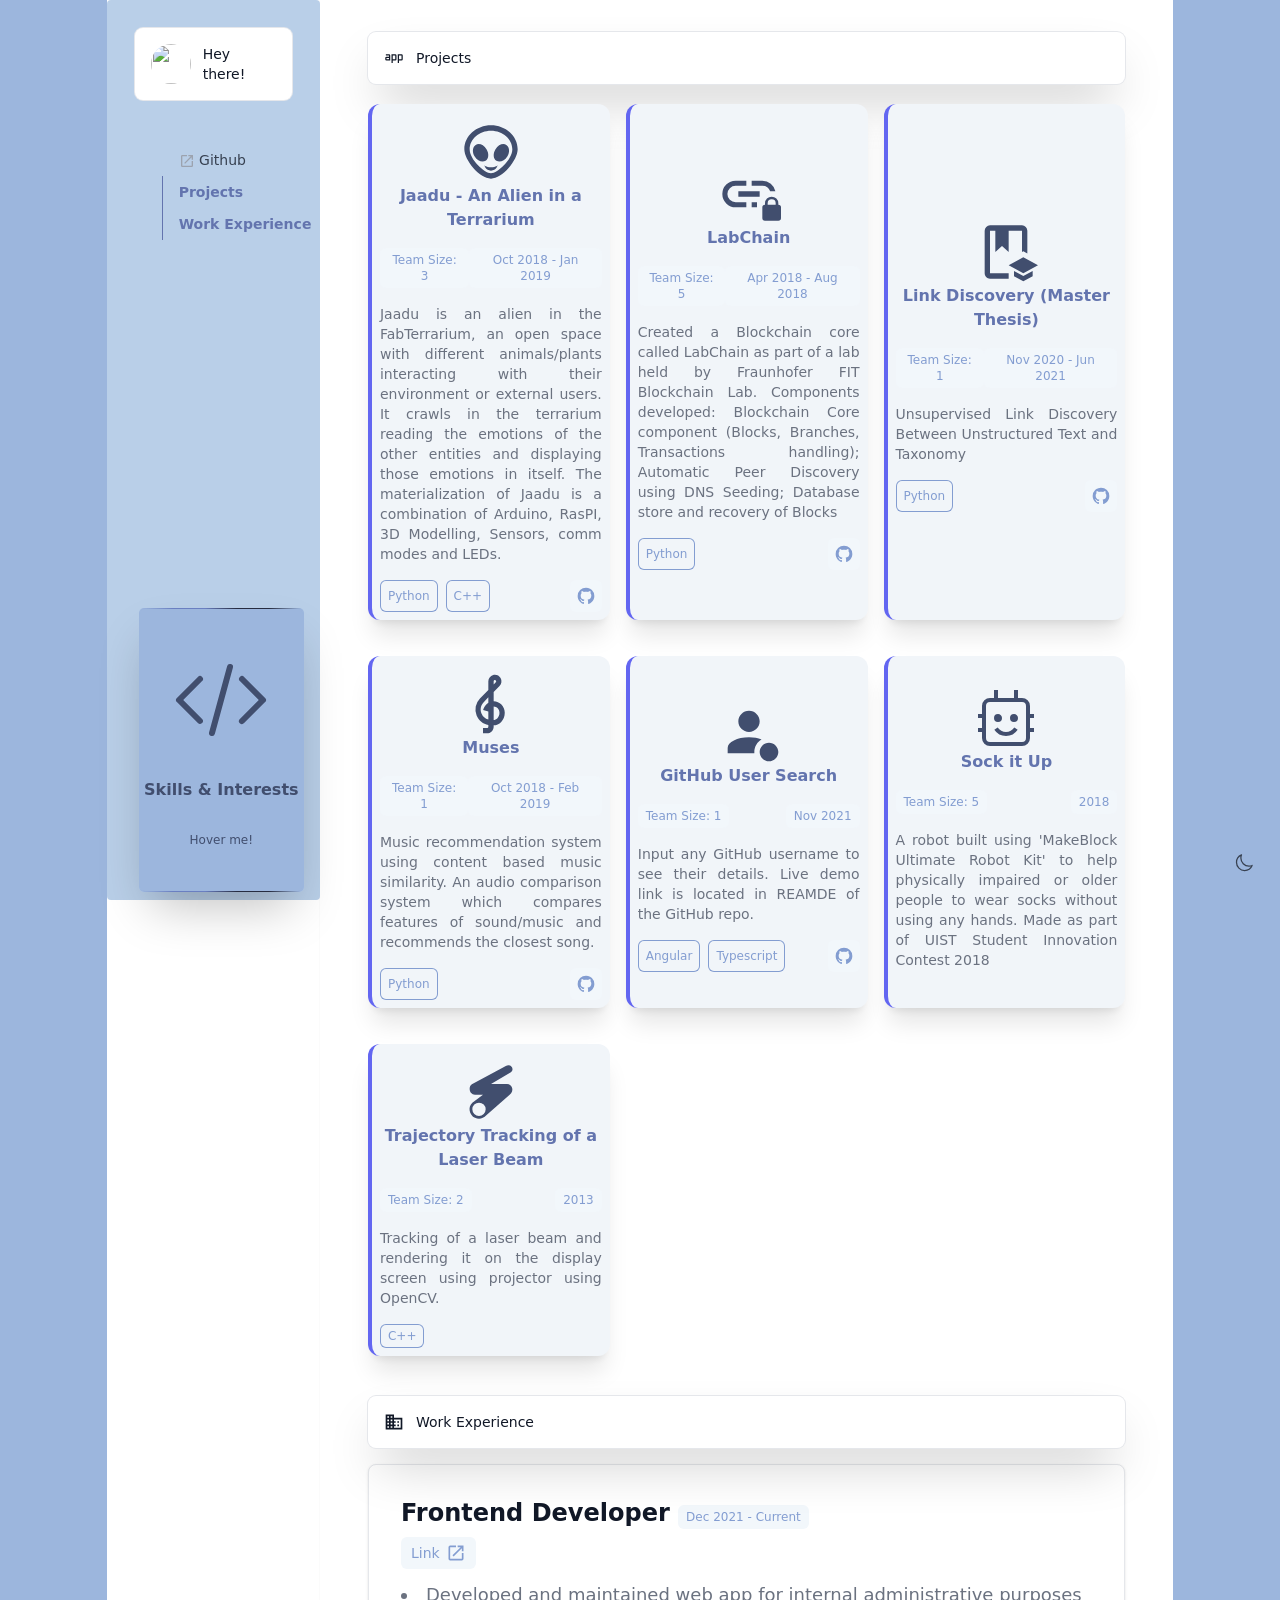
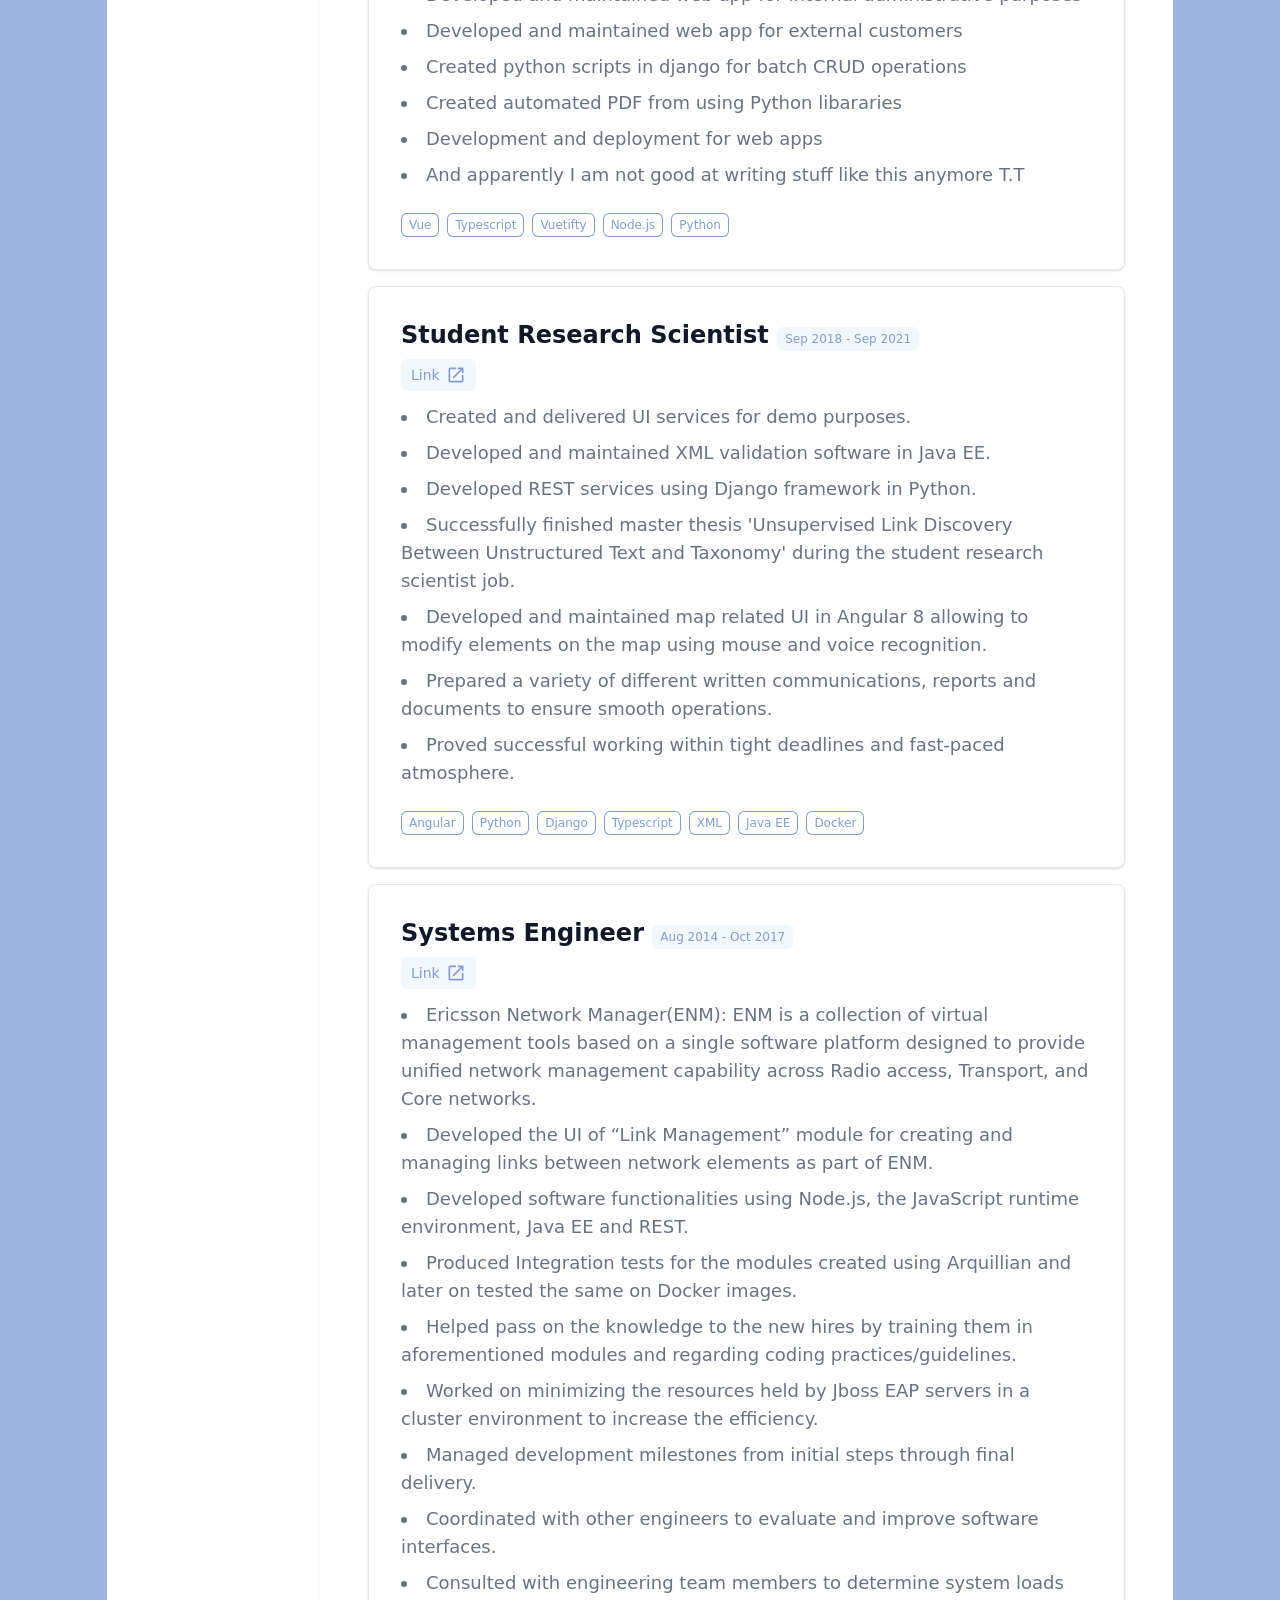
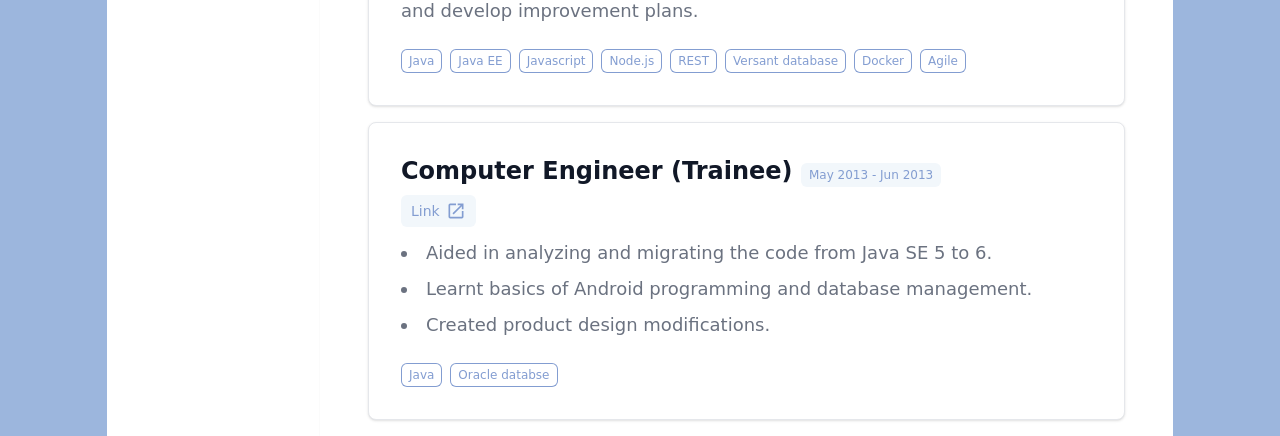
==== docs/index.html @ 57896ba7 "SSR Nuxt" ====
<!DOCTYPE html><html><head><meta charset="utf-8">
<meta name="viewport" content="width=device-width, initial-scale=1">
<style id="nuxt-ui-colors">:root {
--color-primary-50: 242 247 251;
--color-primary-100: 231 240 248;
--color-primary-200: 211 226 242;
--color-primary-300: 185 207 232;
--color-primary-400: 156 182 221;
--color-primary-500: 131 157 209;
--color-primary-600: 106 127 193;
--color-primary-700: 99 116 174;
--color-primary-800: 74 89 137;
--color-primary-900: 65 78 110;
--color-primary-950: 38 44 64;
--color-primary-DEFAULT: var(--color-primary-500);

--color-gray-50: 249 250 251;
--color-gray-100: 243 244 246;
--color-gray-200: 229 231 235;
--color-gray-300: 209 213 219;
--color-gray-400: 156 163 175;
--color-gray-500: 107 114 128;
--color-gray-600: 75 85 99;
--color-gray-700: 55 65 81;
--color-gray-800: 31 41 55;
--color-gray-900: 17 24 39;
--color-gray-950: 3 7 18;
}

.dark {
  --color-primary-DEFAULT: var(--color-primary-400);
}
</style>
<title>~</title>
<link rel="preload" as="fetch" crossorigin="anonymous" href="/_payload.json">
<style>.card{height:284px;overflow:visible}.content{transform-style:preserve-3d;transition:transform .3s}.back,.content,.front{border-radius:5px;height:100%;width:100%}.back,.front{backface-visibility:hidden;-webkit-backface-visibility:hidden;overflow:hidden;position:absolute}.back{align-items:center;display:flex;height:100%;justify-content:center;overflow:hidden;width:100%}.back:before{animation:rotation_481 5s linear infinite;background:linear-gradient(90deg,transparent,#6a7fc1,#6a7fc1,#262c40,#262c40,transparent);content:" ";display:block;height:160%;position:absolute;width:160px}.back-content{align-items:center;border-radius:5px;color:#fff;display:flex;flex-direction:column;gap:30px;height:99%;justify-content:center;position:absolute;width:99%}.card:hover .content{transform:rotateY(180deg)}@keyframes rotation_481{0%{transform:rotate(0deg);transform:rotate(1turn)}}.front{color:#fff;transform:rotateY(180deg)}.front .front-content{display:flex;flex-direction:column;height:100%;justify-content:space-between;padding:10px;position:absolute;width:100%}.front-content .badge{-webkit-backdrop-filter:blur(2px);backdrop-filter:blur(2px);background-color:#00000055;border-radius:10px;padding:2px 10px}.description{-webkit-backdrop-filter:blur(5px);backdrop-filter:blur(5px);background-color:#00000099;border-radius:5px;box-shadow:0 0 10px 5px #00000088;padding:10px;width:100%}.title{display:flex;font-size:11px;justify-content:space-between;max-width:100%}.title p{width:50%}.card-footer{font-size:8px;margin-top:5px}.front .img{height:100%;-o-object-fit:cover;object-fit:cover;-o-object-position:center;object-position:center;position:absolute;width:100%}.circle{animation:floating 2.6s linear infinite;background-color:green;border-radius:50%;filter:blur(15px);height:90px;position:relative;width:90px}#bottom{animation-delay:-.8s;background-color:teal;height:150px;left:50px;top:0;width:150px}#right{animation-delay:-1.8s;background-color:#ff0;height:30px;left:160px;top:-80px;width:30px}@keyframes floating{0%{transform:translateY(0)}50%{transform:translateY(10px)}to{transform:translateY(0)}}</style>
<style>.icon[data-v-d7f9080e]{display:inline-block;vertical-align:middle}</style>
<style>/*! tailwindcss v3.4.1 | MIT License | https://tailwindcss.com*/*,:after,:before{border-color:rgb(var(--color-gray-200)/1);border-style:solid;border-width:0;box-sizing:border-box}:after,:before{--tw-content:""}:host,html{line-height:1.5;-webkit-text-size-adjust:100%;font-family:ui-sans-serif,system-ui,sans-serif,Apple Color Emoji,Segoe UI Emoji,Segoe UI Symbol,Noto Color Emoji;font-feature-settings:normal;font-variation-settings:normal;-moz-tab-size:4;-o-tab-size:4;tab-size:4;-webkit-tap-highlight-color:transparent}body{line-height:inherit;margin:0}hr{border-top-width:1px;color:inherit;height:0}abbr:where([title]){-webkit-text-decoration:underline dotted;text-decoration:underline dotted}h1,h2,h3,h4,h5,h6{font-size:inherit;font-weight:inherit}a{color:inherit;text-decoration:inherit}b,strong{font-weight:bolder}code,kbd,pre,samp{font-family:ui-monospace,SFMono-Regular,Menlo,Monaco,Consolas,Liberation Mono,Courier New,monospace;font-feature-settings:normal;font-size:1em;font-variation-settings:normal}small{font-size:80%}sub,sup{font-size:75%;line-height:0;position:relative;vertical-align:baseline}sub{bottom:-.25em}sup{top:-.5em}table{border-collapse:collapse;border-color:inherit;text-indent:0}button,input,optgroup,select,textarea{color:inherit;font-family:inherit;font-feature-settings:inherit;font-size:100%;font-variation-settings:inherit;font-weight:inherit;line-height:inherit;margin:0;padding:0}button,select{text-transform:none}[type=button],[type=reset],[type=submit],button{-webkit-appearance:button;background-color:transparent;background-image:none}:-moz-focusring{outline:auto}:-moz-ui-invalid{box-shadow:none}progress{vertical-align:baseline}::-webkit-inner-spin-button,::-webkit-outer-spin-button{height:auto}[type=search]{-webkit-appearance:textfield;outline-offset:-2px}::-webkit-search-decoration{-webkit-appearance:none}::-webkit-file-upload-button{-webkit-appearance:button;font:inherit}summary{display:list-item}blockquote,dd,dl,figure,h1,h2,h3,h4,h5,h6,hr,p,pre{margin:0}fieldset{margin:0}fieldset,legend{padding:0}menu,ol,ul{list-style:none;margin:0;padding:0}dialog{padding:0}textarea{resize:vertical}input::-moz-placeholder,textarea::-moz-placeholder{color:rgb(var(--color-gray-400)/1);opacity:1}input::placeholder,textarea::placeholder{color:rgb(var(--color-gray-400)/1);opacity:1}[role=button],button{cursor:pointer}:disabled{cursor:default}audio,canvas,embed,iframe,img,object,svg,video{display:block;vertical-align:middle}img,video{height:auto;max-width:100%}[hidden]{display:none}*,:after,:before{--tw-border-spacing-x:0;--tw-border-spacing-y:0;--tw-translate-x:0;--tw-translate-y:0;--tw-rotate:0;--tw-skew-x:0;--tw-skew-y:0;--tw-scale-x:1;--tw-scale-y:1;--tw-pan-x: ;--tw-pan-y: ;--tw-pinch-zoom: ;--tw-scroll-snap-strictness:proximity;--tw-gradient-from-position: ;--tw-gradient-via-position: ;--tw-gradient-to-position: ;--tw-ordinal: ;--tw-slashed-zero: ;--tw-numeric-figure: ;--tw-numeric-spacing: ;--tw-numeric-fraction: ;--tw-ring-inset: ;--tw-ring-offset-width:0px;--tw-ring-offset-color:#fff;--tw-ring-color:rgba(59,130,246,.5);--tw-ring-offset-shadow:0 0 #0000;--tw-ring-shadow:0 0 #0000;--tw-shadow:0 0 #0000;--tw-shadow-colored:0 0 #0000;--tw-blur: ;--tw-brightness: ;--tw-contrast: ;--tw-grayscale: ;--tw-hue-rotate: ;--tw-invert: ;--tw-saturate: ;--tw-sepia: ;--tw-drop-shadow: ;--tw-backdrop-blur: ;--tw-backdrop-brightness: ;--tw-backdrop-contrast: ;--tw-backdrop-grayscale: ;--tw-backdrop-hue-rotate: ;--tw-backdrop-invert: ;--tw-backdrop-opacity: ;--tw-backdrop-saturate: ;--tw-backdrop-sepia: }::backdrop{--tw-border-spacing-x:0;--tw-border-spacing-y:0;--tw-translate-x:0;--tw-translate-y:0;--tw-rotate:0;--tw-skew-x:0;--tw-skew-y:0;--tw-scale-x:1;--tw-scale-y:1;--tw-pan-x: ;--tw-pan-y: ;--tw-pinch-zoom: ;--tw-scroll-snap-strictness:proximity;--tw-gradient-from-position: ;--tw-gradient-via-position: ;--tw-gradient-to-position: ;--tw-ordinal: ;--tw-slashed-zero: ;--tw-numeric-figure: ;--tw-numeric-spacing: ;--tw-numeric-fraction: ;--tw-ring-inset: ;--tw-ring-offset-width:0px;--tw-ring-offset-color:#fff;--tw-ring-color:rgba(59,130,246,.5);--tw-ring-offset-shadow:0 0 #0000;--tw-ring-shadow:0 0 #0000;--tw-shadow:0 0 #0000;--tw-shadow-colored:0 0 #0000;--tw-blur: ;--tw-brightness: ;--tw-contrast: ;--tw-grayscale: ;--tw-hue-rotate: ;--tw-invert: ;--tw-saturate: ;--tw-sepia: ;--tw-drop-shadow: ;--tw-backdrop-blur: ;--tw-backdrop-brightness: ;--tw-backdrop-contrast: ;--tw-backdrop-grayscale: ;--tw-backdrop-hue-rotate: ;--tw-backdrop-invert: ;--tw-backdrop-opacity: ;--tw-backdrop-saturate: ;--tw-backdrop-sepia: }.container{width:100%}@media (min-width:640px){.container{max-width:640px}}@media (min-width:768px){.container{max-width:768px}}@media (min-width:1024px){.container{max-width:1024px}}@media (min-width:1280px){.container{max-width:1280px}}@media (min-width:1536px){.container{max-width:1536px}}.form-input,.form-multiselect,.form-select,.form-textarea{-webkit-appearance:none;-moz-appearance:none;appearance:none;background-color:#fff;border-color:rgb(var(--color-gray-500)/var(--tw-border-opacity,1));border-radius:0;border-width:1px;font-size:1rem;line-height:1.5rem;padding:.5rem .75rem;--tw-shadow:0 0 #0000}.form-input:focus,.form-multiselect:focus,.form-select:focus,.form-textarea:focus{outline:2px solid transparent;outline-offset:2px;--tw-ring-inset:var(--tw-empty,/*!*/ /*!*/);--tw-ring-offset-width:0px;--tw-ring-offset-color:#fff;--tw-ring-color:#2563eb;--tw-ring-offset-shadow:var(--tw-ring-inset) 0 0 0 var(--tw-ring-offset-width) var(--tw-ring-offset-color);--tw-ring-shadow:var(--tw-ring-inset) 0 0 0 calc(1px + var(--tw-ring-offset-width)) var(--tw-ring-color);border-color:#2563eb;box-shadow:/*!*/ /*!*/ 0 0 0 0 #fff,/*!*/ /*!*/ 0 0 0 1px #2563eb,var(--tw-shadow);box-shadow:var(--tw-ring-offset-shadow),var(--tw-ring-shadow),var(--tw-shadow)}.form-input::-moz-placeholder,.form-textarea::-moz-placeholder{color:rgb(var(--color-gray-500)/1);color:rgb(var(--color-gray-500)/var(--tw-text-opacity,1));opacity:1}.form-input::placeholder,.form-textarea::placeholder{color:rgb(var(--color-gray-500)/1);color:rgb(var(--color-gray-500)/var(--tw-text-opacity,1));opacity:1}.form-input::-webkit-datetime-edit-fields-wrapper{padding:0}.form-input::-webkit-date-and-time-value{min-height:1.5em;text-align:inherit}.form-input::-webkit-datetime-edit{display:inline-flex}.form-input::-webkit-datetime-edit,.form-input::-webkit-datetime-edit-day-field,.form-input::-webkit-datetime-edit-hour-field,.form-input::-webkit-datetime-edit-meridiem-field,.form-input::-webkit-datetime-edit-millisecond-field,.form-input::-webkit-datetime-edit-minute-field,.form-input::-webkit-datetime-edit-month-field,.form-input::-webkit-datetime-edit-second-field,.form-input::-webkit-datetime-edit-year-field{padding-bottom:0;padding-top:0}.form-select{background-image:url("data:image/svg+xml;charset=utf-8,%3Csvg xmlns='http://www.w3.org/2000/svg' fill='none' viewBox='0 0 20 20'%3E%3Cpath stroke='rgb(var(--color-gray-500) / var(--tw-stroke-opacity, 1))' stroke-linecap='round' stroke-linejoin='round' stroke-width='1.5' d='m6 8 4 4 4-4'/%3E%3C/svg%3E");background-position:right .5rem center;background-repeat:no-repeat;background-size:1.5em 1.5em;padding-right:2.5rem;-webkit-print-color-adjust:exact;print-color-adjust:exact}.form-select:where([size]:not([size="1"])){background-image:none;background-position:0 0;background-repeat:unset;background-size:initial;padding-right:.75rem;-webkit-print-color-adjust:unset;print-color-adjust:unset}.form-checkbox,.form-radio{-webkit-appearance:none;-moz-appearance:none;appearance:none;background-color:#fff;background-origin:border-box;border-color:rgb(var(--color-gray-500)/var(--tw-border-opacity,1));border-width:1px;color:#2563eb;display:inline-block;flex-shrink:0;height:1rem;padding:0;-webkit-print-color-adjust:exact;print-color-adjust:exact;-webkit-user-select:none;-moz-user-select:none;user-select:none;vertical-align:middle;width:1rem;--tw-shadow:0 0 #0000}.form-checkbox{border-radius:0}.form-radio{border-radius:100%}.form-checkbox:focus,.form-radio:focus{outline:2px solid transparent;outline-offset:2px;--tw-ring-inset:var(--tw-empty,/*!*/ /*!*/);--tw-ring-offset-width:2px;--tw-ring-offset-color:#fff;--tw-ring-color:#2563eb;--tw-ring-offset-shadow:var(--tw-ring-inset) 0 0 0 var(--tw-ring-offset-width) var(--tw-ring-offset-color);--tw-ring-shadow:var(--tw-ring-inset) 0 0 0 calc(2px + var(--tw-ring-offset-width)) var(--tw-ring-color);box-shadow:/*!*/ /*!*/ 0 0 0 2px #fff,/*!*/ /*!*/ 0 0 0 4px #2563eb,var(--tw-shadow);box-shadow:var(--tw-ring-offset-shadow),var(--tw-ring-shadow),var(--tw-shadow)}.form-checkbox:checked,.form-radio:checked{background-color:currentColor;background-position:50%;background-repeat:no-repeat;background-size:100% 100%;border-color:transparent}.form-checkbox:checked{background-image:url("data:image/svg+xml;charset=utf-8,%3Csvg xmlns='http://www.w3.org/2000/svg' fill='%23fff' viewBox='0 0 16 16'%3E%3Cpath d='M12.207 4.793a1 1 0 0 1 0 1.414l-5 5a1 1 0 0 1-1.414 0l-2-2a1 1 0 0 1 1.414-1.414L6.5 9.086l4.293-4.293a1 1 0 0 1 1.414 0'/%3E%3C/svg%3E")}@media (forced-colors:active) {.form-checkbox:checked{-webkit-appearance:auto;-moz-appearance:auto;appearance:auto}}.form-radio:checked{background-image:url("data:image/svg+xml;charset=utf-8,%3Csvg xmlns='http://www.w3.org/2000/svg' fill='%23fff' viewBox='0 0 16 16'%3E%3Ccircle cx='8' cy='8' r='3'/%3E%3C/svg%3E")}@media (forced-colors:active) {.form-radio:checked{-webkit-appearance:auto;-moz-appearance:auto;appearance:auto}}.form-checkbox:checked:focus,.form-checkbox:checked:hover,.form-radio:checked:focus,.form-radio:checked:hover{background-color:currentColor;border-color:transparent}.form-checkbox:indeterminate{background-color:currentColor;background-image:url("data:image/svg+xml;charset=utf-8,%3Csvg xmlns='http://www.w3.org/2000/svg' fill='none' viewBox='0 0 16 16'%3E%3Cpath stroke='%23fff' stroke-linecap='round' stroke-linejoin='round' stroke-width='2' d='M4 8h8'/%3E%3C/svg%3E");background-position:50%;background-repeat:no-repeat;background-size:100% 100%;border-color:transparent}@media (forced-colors:active) {.form-checkbox:indeterminate{-webkit-appearance:auto;-moz-appearance:auto;appearance:auto}}.form-checkbox:indeterminate:focus,.form-checkbox:indeterminate:hover{background-color:currentColor;border-color:transparent}.i-heroicons-arrow-path-20-solid{-webkit-mask-image:url("data:image/svg+xml;charset=utf-8,%3Csvg xmlns='http://www.w3.org/2000/svg' width='20' height='20'%3E%3Cpath fill-rule='evenodd' d='M15.312 11.424a5.5 5.5 0 0 1-9.201 2.466l-.312-.311h2.433a.75.75 0 0 0 0-1.5H3.989a.75.75 0 0 0-.75.75v4.242a.75.75 0 0 0 1.5 0v-2.43l.31.31a7 7 0 0 0 11.712-3.138.75.75 0 0 0-1.449-.39m1.23-3.723a.75.75 0 0 0 .219-.53V2.929a.75.75 0 0 0-1.5 0V5.36l-.31-.31A7 7 0 0 0 3.239 8.188a.75.75 0 1 0 1.448.389A5.5 5.5 0 0 1 13.89 6.11l.311.31h-2.432a.75.75 0 0 0 0 1.5h4.243a.75.75 0 0 0 .53-.219' clip-rule='evenodd'/%3E%3C/svg%3E");-webkit-mask-image:var(--svg);mask-image:url("data:image/svg+xml;charset=utf-8,%3Csvg xmlns='http://www.w3.org/2000/svg' width='20' height='20'%3E%3Cpath fill-rule='evenodd' d='M15.312 11.424a5.5 5.5 0 0 1-9.201 2.466l-.312-.311h2.433a.75.75 0 0 0 0-1.5H3.989a.75.75 0 0 0-.75.75v4.242a.75.75 0 0 0 1.5 0v-2.43l.31.31a7 7 0 0 0 11.712-3.138.75.75 0 0 0-1.449-.39m1.23-3.723a.75.75 0 0 0 .219-.53V2.929a.75.75 0 0 0-1.5 0V5.36l-.31-.31A7 7 0 0 0 3.239 8.188a.75.75 0 1 0 1.448.389A5.5 5.5 0 0 1 13.89 6.11l.311.31h-2.432a.75.75 0 0 0 0 1.5h4.243a.75.75 0 0 0 .53-.219' clip-rule='evenodd'/%3E%3C/svg%3E");mask-image:var(--svg);--svg:url("data:image/svg+xml;charset=utf-8,%3Csvg xmlns='http://www.w3.org/2000/svg' width='20' height='20'%3E%3Cpath fill-rule='evenodd' d='M15.312 11.424a5.5 5.5 0 0 1-9.201 2.466l-.312-.311h2.433a.75.75 0 0 0 0-1.5H3.989a.75.75 0 0 0-.75.75v4.242a.75.75 0 0 0 1.5 0v-2.43l.31.31a7 7 0 0 0 11.712-3.138.75.75 0 0 0-1.449-.39m1.23-3.723a.75.75 0 0 0 .219-.53V2.929a.75.75 0 0 0-1.5 0V5.36l-.31-.31A7 7 0 0 0 3.239 8.188a.75.75 0 1 0 1.448.389A5.5 5.5 0 0 1 13.89 6.11l.311.31h-2.432a.75.75 0 0 0 0 1.5h4.243a.75.75 0 0 0 .53-.219' clip-rule='evenodd'/%3E%3C/svg%3E")}.i-heroicons-arrow-path-20-solid,.i-heroicons-arrows-up-down-20-solid{background-color:currentColor;display:inline-block;height:1em;-webkit-mask-repeat:no-repeat;mask-repeat:no-repeat;-webkit-mask-size:100% 100%;mask-size:100% 100%;width:1em}.i-heroicons-arrows-up-down-20-solid{-webkit-mask-image:url("data:image/svg+xml;charset=utf-8,%3Csvg xmlns='http://www.w3.org/2000/svg' width='20' height='20'%3E%3Cpath fill-rule='evenodd' d='M2.24 6.8a.75.75 0 0 0 1.06-.04l1.95-2.1v8.59a.75.75 0 0 0 1.5 0V4.66l1.95 2.1a.75.75 0 1 0 1.1-1.02l-3.25-3.5a.75.75 0 0 0-1.1 0L2.2 5.74a.75.75 0 0 0 .04 1.06m8 6.4a.75.75 0 0 0-.04 1.06l3.25 3.5a.75.75 0 0 0 1.1 0l3.25-3.5a.75.75 0 1 0-1.1-1.02l-1.95 2.1V6.75a.75.75 0 0 0-1.5 0v8.59l-1.95-2.1a.75.75 0 0 0-1.06-.04' clip-rule='evenodd'/%3E%3C/svg%3E");-webkit-mask-image:var(--svg);mask-image:url("data:image/svg+xml;charset=utf-8,%3Csvg xmlns='http://www.w3.org/2000/svg' width='20' height='20'%3E%3Cpath fill-rule='evenodd' d='M2.24 6.8a.75.75 0 0 0 1.06-.04l1.95-2.1v8.59a.75.75 0 0 0 1.5 0V4.66l1.95 2.1a.75.75 0 1 0 1.1-1.02l-3.25-3.5a.75.75 0 0 0-1.1 0L2.2 5.74a.75.75 0 0 0 .04 1.06m8 6.4a.75.75 0 0 0-.04 1.06l3.25 3.5a.75.75 0 0 0 1.1 0l3.25-3.5a.75.75 0 1 0-1.1-1.02l-1.95 2.1V6.75a.75.75 0 0 0-1.5 0v8.59l-1.95-2.1a.75.75 0 0 0-1.06-.04' clip-rule='evenodd'/%3E%3C/svg%3E");mask-image:var(--svg);--svg:url("data:image/svg+xml;charset=utf-8,%3Csvg xmlns='http://www.w3.org/2000/svg' width='20' height='20'%3E%3Cpath fill-rule='evenodd' d='M2.24 6.8a.75.75 0 0 0 1.06-.04l1.95-2.1v8.59a.75.75 0 0 0 1.5 0V4.66l1.95 2.1a.75.75 0 1 0 1.1-1.02l-3.25-3.5a.75.75 0 0 0-1.1 0L2.2 5.74a.75.75 0 0 0 .04 1.06m8 6.4a.75.75 0 0 0-.04 1.06l3.25 3.5a.75.75 0 0 0 1.1 0l3.25-3.5a.75.75 0 1 0-1.1-1.02l-1.95 2.1V6.75a.75.75 0 0 0-1.5 0v8.59l-1.95-2.1a.75.75 0 0 0-1.06-.04' clip-rule='evenodd'/%3E%3C/svg%3E")}.i-heroicons-bars-arrow-down-20-solid{-webkit-mask-image:url("data:image/svg+xml;charset=utf-8,%3Csvg xmlns='http://www.w3.org/2000/svg' width='20' height='20'%3E%3Cpath fill-rule='evenodd' d='M2 3.75A.75.75 0 0 1 2.75 3h11.5a.75.75 0 0 1 0 1.5H2.75A.75.75 0 0 1 2 3.75M2 7.5a.75.75 0 0 1 .75-.75h7.508a.75.75 0 0 1 0 1.5H2.75A.75.75 0 0 1 2 7.5M14 7a.75.75 0 0 1 .75.75v6.59l1.95-2.1a.75.75 0 1 1 1.1 1.02l-3.25 3.5a.75.75 0 0 1-1.1 0l-3.25-3.5a.75.75 0 1 1 1.1-1.02l1.95 2.1V7.75A.75.75 0 0 1 14 7M2 11.25a.75.75 0 0 1 .75-.75h4.562a.75.75 0 0 1 0 1.5H2.75a.75.75 0 0 1-.75-.75' clip-rule='evenodd'/%3E%3C/svg%3E");-webkit-mask-image:var(--svg);mask-image:url("data:image/svg+xml;charset=utf-8,%3Csvg xmlns='http://www.w3.org/2000/svg' width='20' height='20'%3E%3Cpath fill-rule='evenodd' d='M2 3.75A.75.75 0 0 1 2.75 3h11.5a.75.75 0 0 1 0 1.5H2.75A.75.75 0 0 1 2 3.75M2 7.5a.75.75 0 0 1 .75-.75h7.508a.75.75 0 0 1 0 1.5H2.75A.75.75 0 0 1 2 7.5M14 7a.75.75 0 0 1 .75.75v6.59l1.95-2.1a.75.75 0 1 1 1.1 1.02l-3.25 3.5a.75.75 0 0 1-1.1 0l-3.25-3.5a.75.75 0 1 1 1.1-1.02l1.95 2.1V7.75A.75.75 0 0 1 14 7M2 11.25a.75.75 0 0 1 .75-.75h4.562a.75.75 0 0 1 0 1.5H2.75a.75.75 0 0 1-.75-.75' clip-rule='evenodd'/%3E%3C/svg%3E");mask-image:var(--svg);--svg:url("data:image/svg+xml;charset=utf-8,%3Csvg xmlns='http://www.w3.org/2000/svg' width='20' height='20'%3E%3Cpath fill-rule='evenodd' d='M2 3.75A.75.75 0 0 1 2.75 3h11.5a.75.75 0 0 1 0 1.5H2.75A.75.75 0 0 1 2 3.75M2 7.5a.75.75 0 0 1 .75-.75h7.508a.75.75 0 0 1 0 1.5H2.75A.75.75 0 0 1 2 7.5M14 7a.75.75 0 0 1 .75.75v6.59l1.95-2.1a.75.75 0 1 1 1.1 1.02l-3.25 3.5a.75.75 0 0 1-1.1 0l-3.25-3.5a.75.75 0 1 1 1.1-1.02l1.95 2.1V7.75A.75.75 0 0 1 14 7M2 11.25a.75.75 0 0 1 .75-.75h4.562a.75.75 0 0 1 0 1.5H2.75a.75.75 0 0 1-.75-.75' clip-rule='evenodd'/%3E%3C/svg%3E")}.i-heroicons-bars-arrow-down-20-solid,.i-heroicons-bars-arrow-up-20-solid{background-color:currentColor;display:inline-block;height:1em;-webkit-mask-repeat:no-repeat;mask-repeat:no-repeat;-webkit-mask-size:100% 100%;mask-size:100% 100%;width:1em}.i-heroicons-bars-arrow-up-20-solid{-webkit-mask-image:url("data:image/svg+xml;charset=utf-8,%3Csvg xmlns='http://www.w3.org/2000/svg' width='20' height='20'%3E%3Cpath fill-rule='evenodd' d='M2 3.75A.75.75 0 0 1 2.75 3h11.5a.75.75 0 0 1 0 1.5H2.75A.75.75 0 0 1 2 3.75M2 7.5a.75.75 0 0 1 .75-.75h6.365a.75.75 0 0 1 0 1.5H2.75A.75.75 0 0 1 2 7.5M14 7a.75.75 0 0 1 .55.24l3.25 3.5a.75.75 0 1 1-1.1 1.02l-1.95-2.1v6.59a.75.75 0 0 1-1.5 0V9.66l-1.95 2.1a.75.75 0 1 1-1.1-1.02l3.25-3.5A.75.75 0 0 1 14 7M2 11.25a.75.75 0 0 1 .75-.75H7A.75.75 0 0 1 7 12H2.75a.75.75 0 0 1-.75-.75' clip-rule='evenodd'/%3E%3C/svg%3E");-webkit-mask-image:var(--svg);mask-image:url("data:image/svg+xml;charset=utf-8,%3Csvg xmlns='http://www.w3.org/2000/svg' width='20' height='20'%3E%3Cpath fill-rule='evenodd' d='M2 3.75A.75.75 0 0 1 2.75 3h11.5a.75.75 0 0 1 0 1.5H2.75A.75.75 0 0 1 2 3.75M2 7.5a.75.75 0 0 1 .75-.75h6.365a.75.75 0 0 1 0 1.5H2.75A.75.75 0 0 1 2 7.5M14 7a.75.75 0 0 1 .55.24l3.25 3.5a.75.75 0 1 1-1.1 1.02l-1.95-2.1v6.59a.75.75 0 0 1-1.5 0V9.66l-1.95 2.1a.75.75 0 1 1-1.1-1.02l3.25-3.5A.75.75 0 0 1 14 7M2 11.25a.75.75 0 0 1 .75-.75H7A.75.75 0 0 1 7 12H2.75a.75.75 0 0 1-.75-.75' clip-rule='evenodd'/%3E%3C/svg%3E");mask-image:var(--svg);--svg:url("data:image/svg+xml;charset=utf-8,%3Csvg xmlns='http://www.w3.org/2000/svg' width='20' height='20'%3E%3Cpath fill-rule='evenodd' d='M2 3.75A.75.75 0 0 1 2.75 3h11.5a.75.75 0 0 1 0 1.5H2.75A.75.75 0 0 1 2 3.75M2 7.5a.75.75 0 0 1 .75-.75h6.365a.75.75 0 0 1 0 1.5H2.75A.75.75 0 0 1 2 7.5M14 7a.75.75 0 0 1 .55.24l3.25 3.5a.75.75 0 1 1-1.1 1.02l-1.95-2.1v6.59a.75.75 0 0 1-1.5 0V9.66l-1.95 2.1a.75.75 0 1 1-1.1-1.02l3.25-3.5A.75.75 0 0 1 14 7M2 11.25a.75.75 0 0 1 .75-.75H7A.75.75 0 0 1 7 12H2.75a.75.75 0 0 1-.75-.75' clip-rule='evenodd'/%3E%3C/svg%3E")}.i-heroicons-check-20-solid{-webkit-mask-image:url("data:image/svg+xml;charset=utf-8,%3Csvg xmlns='http://www.w3.org/2000/svg' width='20' height='20'%3E%3Cpath fill-rule='evenodd' d='M16.705 4.153a.75.75 0 0 1 .142 1.052l-8 10.5a.75.75 0 0 1-1.127.075l-4.5-4.5a.75.75 0 0 1 1.06-1.06l3.894 3.893 7.48-9.817a.75.75 0 0 1 1.05-.143' clip-rule='evenodd'/%3E%3C/svg%3E");-webkit-mask-image:var(--svg);mask-image:url("data:image/svg+xml;charset=utf-8,%3Csvg xmlns='http://www.w3.org/2000/svg' width='20' height='20'%3E%3Cpath fill-rule='evenodd' d='M16.705 4.153a.75.75 0 0 1 .142 1.052l-8 10.5a.75.75 0 0 1-1.127.075l-4.5-4.5a.75.75 0 0 1 1.06-1.06l3.894 3.893 7.48-9.817a.75.75 0 0 1 1.05-.143' clip-rule='evenodd'/%3E%3C/svg%3E");mask-image:var(--svg);--svg:url("data:image/svg+xml;charset=utf-8,%3Csvg xmlns='http://www.w3.org/2000/svg' width='20' height='20'%3E%3Cpath fill-rule='evenodd' d='M16.705 4.153a.75.75 0 0 1 .142 1.052l-8 10.5a.75.75 0 0 1-1.127.075l-4.5-4.5a.75.75 0 0 1 1.06-1.06l3.894 3.893 7.48-9.817a.75.75 0 0 1 1.05-.143' clip-rule='evenodd'/%3E%3C/svg%3E")}.i-heroicons-check-20-solid,.i-heroicons-chevron-double-left-20-solid{background-color:currentColor;display:inline-block;height:1em;-webkit-mask-repeat:no-repeat;mask-repeat:no-repeat;-webkit-mask-size:100% 100%;mask-size:100% 100%;width:1em}.i-heroicons-chevron-double-left-20-solid{-webkit-mask-image:url("data:image/svg+xml;charset=utf-8,%3Csvg xmlns='http://www.w3.org/2000/svg' width='20' height='20'%3E%3Cpath fill-rule='evenodd' d='M4.72 9.47a.75.75 0 0 0 0 1.06l4.25 4.25a.75.75 0 1 0 1.06-1.06L6.31 10l3.72-3.72a.75.75 0 1 0-1.06-1.06zm9.25-4.25L9.72 9.47a.75.75 0 0 0 0 1.06l4.25 4.25a.75.75 0 1 0 1.06-1.06L11.31 10l3.72-3.72a.75.75 0 0 0-1.06-1.06' clip-rule='evenodd'/%3E%3C/svg%3E");-webkit-mask-image:var(--svg);mask-image:url("data:image/svg+xml;charset=utf-8,%3Csvg xmlns='http://www.w3.org/2000/svg' width='20' height='20'%3E%3Cpath fill-rule='evenodd' d='M4.72 9.47a.75.75 0 0 0 0 1.06l4.25 4.25a.75.75 0 1 0 1.06-1.06L6.31 10l3.72-3.72a.75.75 0 1 0-1.06-1.06zm9.25-4.25L9.72 9.47a.75.75 0 0 0 0 1.06l4.25 4.25a.75.75 0 1 0 1.06-1.06L11.31 10l3.72-3.72a.75.75 0 0 0-1.06-1.06' clip-rule='evenodd'/%3E%3C/svg%3E");mask-image:var(--svg);--svg:url("data:image/svg+xml;charset=utf-8,%3Csvg xmlns='http://www.w3.org/2000/svg' width='20' height='20'%3E%3Cpath fill-rule='evenodd' d='M4.72 9.47a.75.75 0 0 0 0 1.06l4.25 4.25a.75.75 0 1 0 1.06-1.06L6.31 10l3.72-3.72a.75.75 0 1 0-1.06-1.06zm9.25-4.25L9.72 9.47a.75.75 0 0 0 0 1.06l4.25 4.25a.75.75 0 1 0 1.06-1.06L11.31 10l3.72-3.72a.75.75 0 0 0-1.06-1.06' clip-rule='evenodd'/%3E%3C/svg%3E")}.i-heroicons-chevron-double-right-20-solid{-webkit-mask-image:url("data:image/svg+xml;charset=utf-8,%3Csvg xmlns='http://www.w3.org/2000/svg' width='20' height='20'%3E%3Cpath fill-rule='evenodd' d='M15.28 9.47a.75.75 0 0 1 0 1.06l-4.25 4.25a.75.75 0 1 1-1.06-1.06L13.69 10 9.97 6.28a.75.75 0 0 1 1.06-1.06zM6.03 5.22l4.25 4.25a.75.75 0 0 1 0 1.06l-4.25 4.25a.75.75 0 0 1-1.06-1.06L8.69 10 4.97 6.28a.75.75 0 0 1 1.06-1.06' clip-rule='evenodd'/%3E%3C/svg%3E");-webkit-mask-image:var(--svg);mask-image:url("data:image/svg+xml;charset=utf-8,%3Csvg xmlns='http://www.w3.org/2000/svg' width='20' height='20'%3E%3Cpath fill-rule='evenodd' d='M15.28 9.47a.75.75 0 0 1 0 1.06l-4.25 4.25a.75.75 0 1 1-1.06-1.06L13.69 10 9.97 6.28a.75.75 0 0 1 1.06-1.06zM6.03 5.22l4.25 4.25a.75.75 0 0 1 0 1.06l-4.25 4.25a.75.75 0 0 1-1.06-1.06L8.69 10 4.97 6.28a.75.75 0 0 1 1.06-1.06' clip-rule='evenodd'/%3E%3C/svg%3E");mask-image:var(--svg);--svg:url("data:image/svg+xml;charset=utf-8,%3Csvg xmlns='http://www.w3.org/2000/svg' width='20' height='20'%3E%3Cpath fill-rule='evenodd' d='M15.28 9.47a.75.75 0 0 1 0 1.06l-4.25 4.25a.75.75 0 1 1-1.06-1.06L13.69 10 9.97 6.28a.75.75 0 0 1 1.06-1.06zM6.03 5.22l4.25 4.25a.75.75 0 0 1 0 1.06l-4.25 4.25a.75.75 0 0 1-1.06-1.06L8.69 10 4.97 6.28a.75.75 0 0 1 1.06-1.06' clip-rule='evenodd'/%3E%3C/svg%3E")}.i-heroicons-chevron-double-right-20-solid,.i-heroicons-chevron-down-20-solid{background-color:currentColor;display:inline-block;height:1em;-webkit-mask-repeat:no-repeat;mask-repeat:no-repeat;-webkit-mask-size:100% 100%;mask-size:100% 100%;width:1em}.i-heroicons-chevron-down-20-solid{-webkit-mask-image:url("data:image/svg+xml;charset=utf-8,%3Csvg xmlns='http://www.w3.org/2000/svg' width='20' height='20'%3E%3Cpath fill-rule='evenodd' d='M5.22 8.22a.75.75 0 0 1 1.06 0L10 11.94l3.72-3.72a.75.75 0 1 1 1.06 1.06l-4.25 4.25a.75.75 0 0 1-1.06 0L5.22 9.28a.75.75 0 0 1 0-1.06' clip-rule='evenodd'/%3E%3C/svg%3E");-webkit-mask-image:var(--svg);mask-image:url("data:image/svg+xml;charset=utf-8,%3Csvg xmlns='http://www.w3.org/2000/svg' width='20' height='20'%3E%3Cpath fill-rule='evenodd' d='M5.22 8.22a.75.75 0 0 1 1.06 0L10 11.94l3.72-3.72a.75.75 0 1 1 1.06 1.06l-4.25 4.25a.75.75 0 0 1-1.06 0L5.22 9.28a.75.75 0 0 1 0-1.06' clip-rule='evenodd'/%3E%3C/svg%3E");mask-image:var(--svg);--svg:url("data:image/svg+xml;charset=utf-8,%3Csvg xmlns='http://www.w3.org/2000/svg' width='20' height='20'%3E%3Cpath fill-rule='evenodd' d='M5.22 8.22a.75.75 0 0 1 1.06 0L10 11.94l3.72-3.72a.75.75 0 1 1 1.06 1.06l-4.25 4.25a.75.75 0 0 1-1.06 0L5.22 9.28a.75.75 0 0 1 0-1.06' clip-rule='evenodd'/%3E%3C/svg%3E")}.i-heroicons-chevron-left-20-solid{-webkit-mask-image:url("data:image/svg+xml;charset=utf-8,%3Csvg xmlns='http://www.w3.org/2000/svg' width='20' height='20'%3E%3Cpath fill-rule='evenodd' d='M11.78 5.22a.75.75 0 0 1 0 1.06L8.06 10l3.72 3.72a.75.75 0 1 1-1.06 1.06l-4.25-4.25a.75.75 0 0 1 0-1.06l4.25-4.25a.75.75 0 0 1 1.06 0' clip-rule='evenodd'/%3E%3C/svg%3E");-webkit-mask-image:var(--svg);mask-image:url("data:image/svg+xml;charset=utf-8,%3Csvg xmlns='http://www.w3.org/2000/svg' width='20' height='20'%3E%3Cpath fill-rule='evenodd' d='M11.78 5.22a.75.75 0 0 1 0 1.06L8.06 10l3.72 3.72a.75.75 0 1 1-1.06 1.06l-4.25-4.25a.75.75 0 0 1 0-1.06l4.25-4.25a.75.75 0 0 1 1.06 0' clip-rule='evenodd'/%3E%3C/svg%3E");mask-image:var(--svg);--svg:url("data:image/svg+xml;charset=utf-8,%3Csvg xmlns='http://www.w3.org/2000/svg' width='20' height='20'%3E%3Cpath fill-rule='evenodd' d='M11.78 5.22a.75.75 0 0 1 0 1.06L8.06 10l3.72 3.72a.75.75 0 1 1-1.06 1.06l-4.25-4.25a.75.75 0 0 1 0-1.06l4.25-4.25a.75.75 0 0 1 1.06 0' clip-rule='evenodd'/%3E%3C/svg%3E")}.i-heroicons-chevron-left-20-solid,.i-heroicons-chevron-right-20-solid{background-color:currentColor;display:inline-block;height:1em;-webkit-mask-repeat:no-repeat;mask-repeat:no-repeat;-webkit-mask-size:100% 100%;mask-size:100% 100%;width:1em}.i-heroicons-chevron-right-20-solid{-webkit-mask-image:url("data:image/svg+xml;charset=utf-8,%3Csvg xmlns='http://www.w3.org/2000/svg' width='20' height='20'%3E%3Cpath fill-rule='evenodd' d='M8.22 5.22a.75.75 0 0 1 1.06 0l4.25 4.25a.75.75 0 0 1 0 1.06l-4.25 4.25a.75.75 0 0 1-1.06-1.06L11.94 10 8.22 6.28a.75.75 0 0 1 0-1.06' clip-rule='evenodd'/%3E%3C/svg%3E");-webkit-mask-image:var(--svg);mask-image:url("data:image/svg+xml;charset=utf-8,%3Csvg xmlns='http://www.w3.org/2000/svg' width='20' height='20'%3E%3Cpath fill-rule='evenodd' d='M8.22 5.22a.75.75 0 0 1 1.06 0l4.25 4.25a.75.75 0 0 1 0 1.06l-4.25 4.25a.75.75 0 0 1-1.06-1.06L11.94 10 8.22 6.28a.75.75 0 0 1 0-1.06' clip-rule='evenodd'/%3E%3C/svg%3E");mask-image:var(--svg);--svg:url("data:image/svg+xml;charset=utf-8,%3Csvg xmlns='http://www.w3.org/2000/svg' width='20' height='20'%3E%3Cpath fill-rule='evenodd' d='M8.22 5.22a.75.75 0 0 1 1.06 0l4.25 4.25a.75.75 0 0 1 0 1.06l-4.25 4.25a.75.75 0 0 1-1.06-1.06L11.94 10 8.22 6.28a.75.75 0 0 1 0-1.06' clip-rule='evenodd'/%3E%3C/svg%3E")}.i-heroicons-circle-stack-20-solid{-webkit-mask-image:url("data:image/svg+xml;charset=utf-8,%3Csvg xmlns='http://www.w3.org/2000/svg' width='20' height='20'%3E%3Cpath fill-rule='evenodd' d='M10 1c3.866 0 7 1.79 7 4s-3.134 4-7 4-7-1.79-7-4 3.134-4 7-4m5.694 8.13c.464-.264.91-.583 1.306-.952V10c0 2.21-3.134 4-7 4s-7-1.79-7-4V8.178a7 7 0 0 0 1.306.953C5.838 10.006 7.854 10.5 10 10.5s4.162-.494 5.694-1.37M3 13.179V15c0 2.21 3.134 4 7 4s7-1.79 7-4v-1.822a7 7 0 0 1-1.306.953C14.162 15.006 12.146 15.5 10 15.5s-4.162-.494-5.694-1.37A7 7 0 0 1 3 13.179' clip-rule='evenodd'/%3E%3C/svg%3E");-webkit-mask-image:var(--svg);mask-image:url("data:image/svg+xml;charset=utf-8,%3Csvg xmlns='http://www.w3.org/2000/svg' width='20' height='20'%3E%3Cpath fill-rule='evenodd' d='M10 1c3.866 0 7 1.79 7 4s-3.134 4-7 4-7-1.79-7-4 3.134-4 7-4m5.694 8.13c.464-.264.91-.583 1.306-.952V10c0 2.21-3.134 4-7 4s-7-1.79-7-4V8.178a7 7 0 0 0 1.306.953C5.838 10.006 7.854 10.5 10 10.5s4.162-.494 5.694-1.37M3 13.179V15c0 2.21 3.134 4 7 4s7-1.79 7-4v-1.822a7 7 0 0 1-1.306.953C14.162 15.006 12.146 15.5 10 15.5s-4.162-.494-5.694-1.37A7 7 0 0 1 3 13.179' clip-rule='evenodd'/%3E%3C/svg%3E");mask-image:var(--svg);--svg:url("data:image/svg+xml;charset=utf-8,%3Csvg xmlns='http://www.w3.org/2000/svg' width='20' height='20'%3E%3Cpath fill-rule='evenodd' d='M10 1c3.866 0 7 1.79 7 4s-3.134 4-7 4-7-1.79-7-4 3.134-4 7-4m5.694 8.13c.464-.264.91-.583 1.306-.952V10c0 2.21-3.134 4-7 4s-7-1.79-7-4V8.178a7 7 0 0 0 1.306.953C5.838 10.006 7.854 10.5 10 10.5s4.162-.494 5.694-1.37M3 13.179V15c0 2.21 3.134 4 7 4s7-1.79 7-4v-1.822a7 7 0 0 1-1.306.953C14.162 15.006 12.146 15.5 10 15.5s-4.162-.494-5.694-1.37A7 7 0 0 1 3 13.179' clip-rule='evenodd'/%3E%3C/svg%3E")}.i-heroicons-circle-stack-20-solid,.i-heroicons-code-bracket-solid{background-color:currentColor;display:inline-block;height:1em;-webkit-mask-repeat:no-repeat;mask-repeat:no-repeat;-webkit-mask-size:100% 100%;mask-size:100% 100%;width:1em}.i-heroicons-code-bracket-solid{-webkit-mask-image:url("data:image/svg+xml;charset=utf-8,%3Csvg xmlns='http://www.w3.org/2000/svg' width='24' height='24'%3E%3Cpath fill-rule='evenodd' d='M14.447 3.026a.75.75 0 0 1 .527.921l-4.5 16.5a.75.75 0 0 1-1.448-.394l4.5-16.5a.75.75 0 0 1 .921-.527M16.72 6.22a.75.75 0 0 1 1.06 0l5.25 5.25a.75.75 0 0 1 0 1.06l-5.25 5.25a.75.75 0 1 1-1.06-1.06L21.44 12l-4.72-4.72a.75.75 0 0 1 0-1.06m-9.44 0a.75.75 0 0 1 0 1.06L2.56 12l4.72 4.72a.75.75 0 0 1-1.06 1.06L.97 12.53a.75.75 0 0 1 0-1.06l5.25-5.25a.75.75 0 0 1 1.06 0' clip-rule='evenodd'/%3E%3C/svg%3E");-webkit-mask-image:var(--svg);mask-image:url("data:image/svg+xml;charset=utf-8,%3Csvg xmlns='http://www.w3.org/2000/svg' width='24' height='24'%3E%3Cpath fill-rule='evenodd' d='M14.447 3.026a.75.75 0 0 1 .527.921l-4.5 16.5a.75.75 0 0 1-1.448-.394l4.5-16.5a.75.75 0 0 1 .921-.527M16.72 6.22a.75.75 0 0 1 1.06 0l5.25 5.25a.75.75 0 0 1 0 1.06l-5.25 5.25a.75.75 0 1 1-1.06-1.06L21.44 12l-4.72-4.72a.75.75 0 0 1 0-1.06m-9.44 0a.75.75 0 0 1 0 1.06L2.56 12l4.72 4.72a.75.75 0 0 1-1.06 1.06L.97 12.53a.75.75 0 0 1 0-1.06l5.25-5.25a.75.75 0 0 1 1.06 0' clip-rule='evenodd'/%3E%3C/svg%3E");mask-image:var(--svg);--svg:url("data:image/svg+xml;charset=utf-8,%3Csvg xmlns='http://www.w3.org/2000/svg' width='24' height='24'%3E%3Cpath fill-rule='evenodd' d='M14.447 3.026a.75.75 0 0 1 .527.921l-4.5 16.5a.75.75 0 0 1-1.448-.394l4.5-16.5a.75.75 0 0 1 .921-.527M16.72 6.22a.75.75 0 0 1 1.06 0l5.25 5.25a.75.75 0 0 1 0 1.06l-5.25 5.25a.75.75 0 1 1-1.06-1.06L21.44 12l-4.72-4.72a.75.75 0 0 1 0-1.06m-9.44 0a.75.75 0 0 1 0 1.06L2.56 12l4.72 4.72a.75.75 0 0 1-1.06 1.06L.97 12.53a.75.75 0 0 1 0-1.06l5.25-5.25a.75.75 0 0 1 1.06 0' clip-rule='evenodd'/%3E%3C/svg%3E")}.i-heroicons-magnifying-glass-20-solid{-webkit-mask-image:url("data:image/svg+xml;charset=utf-8,%3Csvg xmlns='http://www.w3.org/2000/svg' width='20' height='20'%3E%3Cpath fill-rule='evenodd' d='M9 3.5a5.5 5.5 0 1 0 0 11 5.5 5.5 0 0 0 0-11M2 9a7 7 0 1 1 12.452 4.391l3.328 3.329a.75.75 0 1 1-1.06 1.06l-3.329-3.328A7 7 0 0 1 2 9' clip-rule='evenodd'/%3E%3C/svg%3E");-webkit-mask-image:var(--svg);mask-image:url("data:image/svg+xml;charset=utf-8,%3Csvg xmlns='http://www.w3.org/2000/svg' width='20' height='20'%3E%3Cpath fill-rule='evenodd' d='M9 3.5a5.5 5.5 0 1 0 0 11 5.5 5.5 0 0 0 0-11M2 9a7 7 0 1 1 12.452 4.391l3.328 3.329a.75.75 0 1 1-1.06 1.06l-3.329-3.328A7 7 0 0 1 2 9' clip-rule='evenodd'/%3E%3C/svg%3E");mask-image:var(--svg);--svg:url("data:image/svg+xml;charset=utf-8,%3Csvg xmlns='http://www.w3.org/2000/svg' width='20' height='20'%3E%3Cpath fill-rule='evenodd' d='M9 3.5a5.5 5.5 0 1 0 0 11 5.5 5.5 0 0 0 0-11M2 9a7 7 0 1 1 12.452 4.391l3.328 3.329a.75.75 0 1 1-1.06 1.06l-3.329-3.328A7 7 0 0 1 2 9' clip-rule='evenodd'/%3E%3C/svg%3E")}.i-heroicons-magnifying-glass-20-solid,.i-heroicons-minus-20-solid{background-color:currentColor;display:inline-block;height:1em;-webkit-mask-repeat:no-repeat;mask-repeat:no-repeat;-webkit-mask-size:100% 100%;mask-size:100% 100%;width:1em}.i-heroicons-minus-20-solid{-webkit-mask-image:url("data:image/svg+xml;charset=utf-8,%3Csvg xmlns='http://www.w3.org/2000/svg' width='20' height='20'%3E%3Cpath fill-rule='evenodd' d='M4 10a.75.75 0 0 1 .75-.75h10.5a.75.75 0 0 1 0 1.5H4.75A.75.75 0 0 1 4 10' clip-rule='evenodd'/%3E%3C/svg%3E");-webkit-mask-image:var(--svg);mask-image:url("data:image/svg+xml;charset=utf-8,%3Csvg xmlns='http://www.w3.org/2000/svg' width='20' height='20'%3E%3Cpath fill-rule='evenodd' d='M4 10a.75.75 0 0 1 .75-.75h10.5a.75.75 0 0 1 0 1.5H4.75A.75.75 0 0 1 4 10' clip-rule='evenodd'/%3E%3C/svg%3E");mask-image:var(--svg);--svg:url("data:image/svg+xml;charset=utf-8,%3Csvg xmlns='http://www.w3.org/2000/svg' width='20' height='20'%3E%3Cpath fill-rule='evenodd' d='M4 10a.75.75 0 0 1 .75-.75h10.5a.75.75 0 0 1 0 1.5H4.75A.75.75 0 0 1 4 10' clip-rule='evenodd'/%3E%3C/svg%3E")}.i-heroicons-moon{-webkit-mask-image:url("data:image/svg+xml;charset=utf-8,%3Csvg xmlns='http://www.w3.org/2000/svg' width='24' height='24'%3E%3Cpath fill='none' stroke='%23000' stroke-linecap='round' stroke-linejoin='round' stroke-width='1.5' d='M21.752 15.002A9.7 9.7 0 0 1 18 15.75 9.75 9.75 0 0 1 8.25 6c0-1.33.266-2.597.748-3.752A9.75 9.75 0 0 0 3 11.25 9.75 9.75 0 0 0 12.75 21a9.75 9.75 0 0 0 9.002-5.998'/%3E%3C/svg%3E");-webkit-mask-image:var(--svg);mask-image:url("data:image/svg+xml;charset=utf-8,%3Csvg xmlns='http://www.w3.org/2000/svg' width='24' height='24'%3E%3Cpath fill='none' stroke='%23000' stroke-linecap='round' stroke-linejoin='round' stroke-width='1.5' d='M21.752 15.002A9.7 9.7 0 0 1 18 15.75 9.75 9.75 0 0 1 8.25 6c0-1.33.266-2.597.748-3.752A9.75 9.75 0 0 0 3 11.25 9.75 9.75 0 0 0 12.75 21a9.75 9.75 0 0 0 9.002-5.998'/%3E%3C/svg%3E");mask-image:var(--svg);--svg:url("data:image/svg+xml;charset=utf-8,%3Csvg xmlns='http://www.w3.org/2000/svg' width='24' height='24'%3E%3Cpath fill='none' stroke='%23000' stroke-linecap='round' stroke-linejoin='round' stroke-width='1.5' d='M21.752 15.002A9.7 9.7 0 0 1 18 15.75 9.75 9.75 0 0 1 8.25 6c0-1.33.266-2.597.748-3.752A9.75 9.75 0 0 0 3 11.25 9.75 9.75 0 0 0 12.75 21a9.75 9.75 0 0 0 9.002-5.998'/%3E%3C/svg%3E")}.i-heroicons-moon,.i-heroicons-sun{background-color:currentColor;display:inline-block;height:1em;-webkit-mask-repeat:no-repeat;mask-repeat:no-repeat;-webkit-mask-size:100% 100%;mask-size:100% 100%;width:1em}.i-heroicons-sun{-webkit-mask-image:url("data:image/svg+xml;charset=utf-8,%3Csvg xmlns='http://www.w3.org/2000/svg' width='24' height='24'%3E%3Cpath fill='none' stroke='%23000' stroke-linecap='round' stroke-linejoin='round' stroke-width='1.5' d='M12 3v2.25m6.364.386-1.591 1.591M21 12h-2.25m-.386 6.364-1.591-1.591M12 18.75V21m-4.773-4.227-1.591 1.591M5.25 12H3m4.227-4.773L5.636 5.636M15.75 12a3.75 3.75 0 1 1-7.5 0 3.75 3.75 0 0 1 7.5 0'/%3E%3C/svg%3E");-webkit-mask-image:var(--svg);mask-image:url("data:image/svg+xml;charset=utf-8,%3Csvg xmlns='http://www.w3.org/2000/svg' width='24' height='24'%3E%3Cpath fill='none' stroke='%23000' stroke-linecap='round' stroke-linejoin='round' stroke-width='1.5' d='M12 3v2.25m6.364.386-1.591 1.591M21 12h-2.25m-.386 6.364-1.591-1.591M12 18.75V21m-4.773-4.227-1.591 1.591M5.25 12H3m4.227-4.773L5.636 5.636M15.75 12a3.75 3.75 0 1 1-7.5 0 3.75 3.75 0 0 1 7.5 0'/%3E%3C/svg%3E");mask-image:var(--svg);--svg:url("data:image/svg+xml;charset=utf-8,%3Csvg xmlns='http://www.w3.org/2000/svg' width='24' height='24'%3E%3Cpath fill='none' stroke='%23000' stroke-linecap='round' stroke-linejoin='round' stroke-width='1.5' d='M12 3v2.25m6.364.386-1.591 1.591M21 12h-2.25m-.386 6.364-1.591-1.591M12 18.75V21m-4.773-4.227-1.591 1.591M5.25 12H3m4.227-4.773L5.636 5.636M15.75 12a3.75 3.75 0 1 1-7.5 0 3.75 3.75 0 0 1 7.5 0'/%3E%3C/svg%3E")}.i-heroicons-x-mark-20-solid{background-color:currentColor;display:inline-block;height:1em;-webkit-mask-image:url("data:image/svg+xml;charset=utf-8,%3Csvg xmlns='http://www.w3.org/2000/svg' width='20' height='20'%3E%3Cpath d='M6.28 5.22a.75.75 0 0 0-1.06 1.06L8.94 10l-3.72 3.72a.75.75 0 1 0 1.06 1.06L10 11.06l3.72 3.72a.75.75 0 1 0 1.06-1.06L11.06 10l3.72-3.72a.75.75 0 0 0-1.06-1.06L10 8.94z'/%3E%3C/svg%3E");-webkit-mask-image:var(--svg);mask-image:url("data:image/svg+xml;charset=utf-8,%3Csvg xmlns='http://www.w3.org/2000/svg' width='20' height='20'%3E%3Cpath d='M6.28 5.22a.75.75 0 0 0-1.06 1.06L8.94 10l-3.72 3.72a.75.75 0 1 0 1.06 1.06L10 11.06l3.72 3.72a.75.75 0 1 0 1.06-1.06L11.06 10l3.72-3.72a.75.75 0 0 0-1.06-1.06L10 8.94z'/%3E%3C/svg%3E");mask-image:var(--svg);-webkit-mask-repeat:no-repeat;mask-repeat:no-repeat;-webkit-mask-size:100% 100%;mask-size:100% 100%;width:1em;--svg:url("data:image/svg+xml;charset=utf-8,%3Csvg xmlns='http://www.w3.org/2000/svg' width='20' height='20'%3E%3Cpath d='M6.28 5.22a.75.75 0 0 0-1.06 1.06L8.94 10l-3.72 3.72a.75.75 0 1 0 1.06 1.06L10 11.06l3.72 3.72a.75.75 0 1 0 1.06-1.06L11.06 10l3.72-3.72a.75.75 0 0 0-1.06-1.06L10 8.94z'/%3E%3C/svg%3E")}.pointer-events-none{pointer-events:none}.pointer-events-auto{pointer-events:auto}.visible{visibility:visible}.invisible{visibility:hidden}.static{position:static}.fixed{position:fixed}.absolute{position:absolute}.relative{position:relative}.sticky{position:sticky}.inset-0{inset:0}.inset-y-0{bottom:0;top:0}.-bottom-1{bottom:-.25rem}.-left-1{left:-.25rem}.-right-1{right:-.25rem}.-top-1{top:-.25rem}.bottom-0{bottom:0}.bottom-5{bottom:1.25rem}.end-0{inset-inline-end:0}.end-4{inset-inline-end:1rem}.left-0{left:0}.left-\[4px\]{left:4px}.right-0{right:0}.right-5{right:1.25rem}.start-0{inset-inline-start:0}.start-4{inset-inline-start:1rem}.top-0{top:0}.top-\[4px\]{top:4px}.z-10{z-index:10}.z-20{z-index:20}.z-50{z-index:50}.z-\[1\]{z-index:1}.z-\[55\]{z-index:55}.col-start-1{grid-column-start:1}.row-start-1{grid-row-start:1}.-m-1{margin:-.25rem}.-m-1\.5{margin:-.375rem}.-mx-1{margin-left:-.25rem;margin-right:-.25rem}.-my-0{margin-bottom:0;margin-top:0}.-my-0\.5{margin-bottom:-.125rem;margin-top:-.125rem}.mx-1{margin-left:.25rem;margin-right:.25rem}.mx-3{margin-left:.75rem;margin-right:.75rem}.mx-auto{margin-left:auto;margin-right:auto}.my-2{margin-bottom:.5rem;margin-top:.5rem}.my-4{margin-bottom:1rem;margin-top:1rem}.-me-1{margin-inline-end:-.25rem}.-me-1\.5{margin-inline-end:-.375rem}.-ms-px{margin-inline-start:-1px}.-mt-1{margin-top:-.25rem}.mb-1{margin-bottom:.25rem}.mb-1\.5{margin-bottom:.375rem}.mb-2{margin-bottom:.5rem}.mb-3{margin-bottom:.75rem}.mb-4{margin-bottom:1rem}.mb-5{margin-bottom:1.25rem}.ms-3{margin-inline-start:.75rem}.ms-auto{margin-inline-start:auto}.mt-0{margin-top:0}.mt-1{margin-top:.25rem}.mt-10{margin-top:2.5rem}.mt-2{margin-top:.5rem}.mt-3{margin-top:.75rem}.mt-4{margin-top:1rem}.mt-5{margin-top:1.25rem}.line-clamp-1{display:-webkit-box;overflow:hidden;-webkit-box-orient:vertical;-webkit-line-clamp:1}.block{display:block}.inline-block{display:inline-block}.inline{display:inline}.flex{display:flex}.inline-flex{display:inline-flex}.table{display:table}.grid{display:grid}.inline-grid{display:inline-grid}.hidden{display:none}.h-0{height:0}.h-0\.5{height:.125rem}.h-1{height:.25rem}.h-1\.5{height:.375rem}.h-10{height:2.5rem}.h-12{height:3rem}.h-14{height:3.5rem}.h-16{height:4rem}.h-2{height:.5rem}.h-2\.5{height:.625rem}.h-20{height:5rem}.h-3{height:.75rem}.h-3\.5{height:.875rem}.h-4{height:1rem}.h-5{height:1.25rem}.h-6{height:1.5rem}.h-7{height:1.75rem}.h-8{height:2rem}.h-\[4px\]{height:4px}.h-\[5px\]{height:5px}.h-full{height:100%}.h-px{height:1px}.h-screen{height:100vh}.max-h-60{max-height:15rem}.min-h-0{min-height:0}.min-h-full{min-height:100%}.w-0{width:0}.w-1\/12{width:8.333333%}.w-10{width:2.5rem}.w-10\/12{width:83.333333%}.w-11{width:2.75rem}.w-12{width:3rem}.w-14{width:3.5rem}.w-16{width:4rem}.w-2{width:.5rem}.w-2\.5{width:.625rem}.w-2\/12{width:16.666667%}.w-20{width:5rem}.w-3{width:.75rem}.w-4{width:1rem}.w-48{width:12rem}.w-5{width:1.25rem}.w-6{width:1.5rem}.w-7{width:1.75rem}.w-8{width:2rem}.w-8\/12{width:66.666667%}.w-9{width:2.25rem}.w-\[3\.25rem\]{width:3.25rem}.w-\[3\.75rem\]{width:3.75rem}.w-\[calc\(100\%\+0\.5rem\)\]{width:calc(100% + .5rem)}.w-fit{width:-moz-fit-content;width:fit-content}.w-full{width:100%}.w-px{width:1px}.w-screen{width:100vw}.min-w-0{min-width:0}.min-w-\[0\.375rem\]{min-width:.375rem}.min-w-\[0\.5rem\]{min-width:.5rem}.min-w-\[0\.625rem\]{min-width:.625rem}.min-w-\[0\.75rem\]{min-width:.75rem}.min-w-\[0\.875rem\]{min-width:.875rem}.min-w-\[1\.25rem\]{min-width:1.25rem}.min-w-\[16px\]{min-width:16px}.min-w-\[1rem\]{min-width:1rem}.min-w-\[20px\]{min-width:20px}.min-w-\[24px\]{min-width:24px}.min-w-\[4px\]{min-width:4px}.min-w-\[5px\]{min-width:5px}.min-w-fit{min-width:-moz-fit-content;min-width:fit-content}.min-w-full{min-width:100%}.max-w-7xl{max-width:80rem}.max-w-md{max-width:28rem}.max-w-sm{max-width:24rem}.max-w-xs{max-width:20rem}.flex-1{flex:1 1 0%}.flex-none{flex:none}.flex-shrink{flex-shrink:1}.flex-shrink-0{flex-shrink:0}.table-fixed{table-layout:fixed}.-translate-x-1\/2{--tw-translate-x:-50%;transform:translate(-50%,var(--tw-translate-y)) rotate(var(--tw-rotate)) skewX(var(--tw-skew-x)) skewY(var(--tw-skew-y)) scaleX(var(--tw-scale-x)) scaleY(var(--tw-scale-y));transform:translate(var(--tw-translate-x),var(--tw-translate-y)) rotate(var(--tw-rotate)) skewX(var(--tw-skew-x)) skewY(var(--tw-skew-y)) scaleX(var(--tw-scale-x)) scaleY(var(--tw-scale-y))}.-translate-x-full{--tw-translate-x:-100%;transform:translate(-100%,var(--tw-translate-y)) rotate(var(--tw-rotate)) skewX(var(--tw-skew-x)) skewY(var(--tw-skew-y)) scaleX(var(--tw-scale-x)) scaleY(var(--tw-scale-y));transform:translate(var(--tw-translate-x),var(--tw-translate-y)) rotate(var(--tw-rotate)) skewX(var(--tw-skew-x)) skewY(var(--tw-skew-y)) scaleX(var(--tw-scale-x)) scaleY(var(--tw-scale-y))}.-translate-y-1\/2{--tw-translate-y:-50%;transform:translate(var(--tw-translate-x),-50%) rotate(var(--tw-rotate)) skewX(var(--tw-skew-x)) skewY(var(--tw-skew-y)) scaleX(var(--tw-scale-x)) scaleY(var(--tw-scale-y));transform:translate(var(--tw-translate-x),var(--tw-translate-y)) rotate(var(--tw-rotate)) skewX(var(--tw-skew-x)) skewY(var(--tw-skew-y)) scaleX(var(--tw-scale-x)) scaleY(var(--tw-scale-y))}.translate-x-0{--tw-translate-x:0px;transform:translateY(var(--tw-translate-y)) rotate(var(--tw-rotate)) skewX(var(--tw-skew-x)) skewY(var(--tw-skew-y)) scaleX(var(--tw-scale-x)) scaleY(var(--tw-scale-y));transform:translate(var(--tw-translate-x),var(--tw-translate-y)) rotate(var(--tw-rotate)) skewX(var(--tw-skew-x)) skewY(var(--tw-skew-y)) scaleX(var(--tw-scale-x)) scaleY(var(--tw-scale-y))}.translate-x-1\/2{--tw-translate-x:50%;transform:translate(50%,var(--tw-translate-y)) rotate(var(--tw-rotate)) skewX(var(--tw-skew-x)) skewY(var(--tw-skew-y)) scaleX(var(--tw-scale-x)) scaleY(var(--tw-scale-y));transform:translate(var(--tw-translate-x),var(--tw-translate-y)) rotate(var(--tw-rotate)) skewX(var(--tw-skew-x)) skewY(var(--tw-skew-y)) scaleX(var(--tw-scale-x)) scaleY(var(--tw-scale-y))}.translate-x-2{--tw-translate-x:0.5rem;transform:translate(.5rem,var(--tw-translate-y)) rotate(var(--tw-rotate)) skewX(var(--tw-skew-x)) skewY(var(--tw-skew-y)) scaleX(var(--tw-scale-x)) scaleY(var(--tw-scale-y));transform:translate(var(--tw-translate-x),var(--tw-translate-y)) rotate(var(--tw-rotate)) skewX(var(--tw-skew-x)) skewY(var(--tw-skew-y)) scaleX(var(--tw-scale-x)) scaleY(var(--tw-scale-y))}.translate-x-2\.5{--tw-translate-x:0.625rem;transform:translate(.625rem,var(--tw-translate-y)) rotate(var(--tw-rotate)) skewX(var(--tw-skew-x)) skewY(var(--tw-skew-y)) scaleX(var(--tw-scale-x)) scaleY(var(--tw-scale-y));transform:translate(var(--tw-translate-x),var(--tw-translate-y)) rotate(var(--tw-rotate)) skewX(var(--tw-skew-x)) skewY(var(--tw-skew-y)) scaleX(var(--tw-scale-x)) scaleY(var(--tw-scale-y))}.translate-x-3{--tw-translate-x:0.75rem;transform:translate(.75rem,var(--tw-translate-y)) rotate(var(--tw-rotate)) skewX(var(--tw-skew-x)) skewY(var(--tw-skew-y)) scaleX(var(--tw-scale-x)) scaleY(var(--tw-scale-y));transform:translate(var(--tw-translate-x),var(--tw-translate-y)) rotate(var(--tw-rotate)) skewX(var(--tw-skew-x)) skewY(var(--tw-skew-y)) scaleX(var(--tw-scale-x)) scaleY(var(--tw-scale-y))}.translate-x-4{--tw-translate-x:1rem;transform:translate(1rem,var(--tw-translate-y)) rotate(var(--tw-rotate)) skewX(var(--tw-skew-x)) skewY(var(--tw-skew-y)) scaleX(var(--tw-scale-x)) scaleY(var(--tw-scale-y));transform:translate(var(--tw-translate-x),var(--tw-translate-y)) rotate(var(--tw-rotate)) skewX(var(--tw-skew-x)) skewY(var(--tw-skew-y)) scaleX(var(--tw-scale-x)) scaleY(var(--tw-scale-y))}.translate-x-5{--tw-translate-x:1.25rem;transform:translate(1.25rem,var(--tw-translate-y)) rotate(var(--tw-rotate)) skewX(var(--tw-skew-x)) skewY(var(--tw-skew-y)) scaleX(var(--tw-scale-x)) scaleY(var(--tw-scale-y));transform:translate(var(--tw-translate-x),var(--tw-translate-y)) rotate(var(--tw-rotate)) skewX(var(--tw-skew-x)) skewY(var(--tw-skew-y)) scaleX(var(--tw-scale-x)) scaleY(var(--tw-scale-y))}.translate-x-6{--tw-translate-x:1.5rem;transform:translate(1.5rem,var(--tw-translate-y)) rotate(var(--tw-rotate)) skewX(var(--tw-skew-x)) skewY(var(--tw-skew-y)) scaleX(var(--tw-scale-x)) scaleY(var(--tw-scale-y));transform:translate(var(--tw-translate-x),var(--tw-translate-y)) rotate(var(--tw-rotate)) skewX(var(--tw-skew-x)) skewY(var(--tw-skew-y)) scaleX(var(--tw-scale-x)) scaleY(var(--tw-scale-y))}.translate-x-7{--tw-translate-x:1.75rem;transform:translate(1.75rem,var(--tw-translate-y)) rotate(var(--tw-rotate)) skewX(var(--tw-skew-x)) skewY(var(--tw-skew-y)) scaleX(var(--tw-scale-x)) scaleY(var(--tw-scale-y));transform:translate(var(--tw-translate-x),var(--tw-translate-y)) rotate(var(--tw-rotate)) skewX(var(--tw-skew-x)) skewY(var(--tw-skew-y)) scaleX(var(--tw-scale-x)) scaleY(var(--tw-scale-y))}.translate-x-full{--tw-translate-x:100%;transform:translate(100%,var(--tw-translate-y)) rotate(var(--tw-rotate)) skewX(var(--tw-skew-x)) skewY(var(--tw-skew-y)) scaleX(var(--tw-scale-x)) scaleY(var(--tw-scale-y));transform:translate(var(--tw-translate-x),var(--tw-translate-y)) rotate(var(--tw-rotate)) skewX(var(--tw-skew-x)) skewY(var(--tw-skew-y)) scaleX(var(--tw-scale-x)) scaleY(var(--tw-scale-y))}.translate-y-0{--tw-translate-y:0px;transform:translate(var(--tw-translate-x)) rotate(var(--tw-rotate)) skewX(var(--tw-skew-x)) skewY(var(--tw-skew-y)) scaleX(var(--tw-scale-x)) scaleY(var(--tw-scale-y));transform:translate(var(--tw-translate-x),var(--tw-translate-y)) rotate(var(--tw-rotate)) skewX(var(--tw-skew-x)) skewY(var(--tw-skew-y)) scaleX(var(--tw-scale-x)) scaleY(var(--tw-scale-y))}.translate-y-1{--tw-translate-y:0.25rem;transform:translate(var(--tw-translate-x),.25rem) rotate(var(--tw-rotate)) skewX(var(--tw-skew-x)) skewY(var(--tw-skew-y)) scaleX(var(--tw-scale-x)) scaleY(var(--tw-scale-y));transform:translate(var(--tw-translate-x),var(--tw-translate-y)) rotate(var(--tw-rotate)) skewX(var(--tw-skew-x)) skewY(var(--tw-skew-y)) scaleX(var(--tw-scale-x)) scaleY(var(--tw-scale-y))}.translate-y-1\/2{--tw-translate-y:50%;transform:translate(var(--tw-translate-x),50%) rotate(var(--tw-rotate)) skewX(var(--tw-skew-x)) skewY(var(--tw-skew-y)) scaleX(var(--tw-scale-x)) scaleY(var(--tw-scale-y));transform:translate(var(--tw-translate-x),var(--tw-translate-y)) rotate(var(--tw-rotate)) skewX(var(--tw-skew-x)) skewY(var(--tw-skew-y)) scaleX(var(--tw-scale-x)) scaleY(var(--tw-scale-y))}.translate-y-2{--tw-translate-y:0.5rem;transform:translate(var(--tw-translate-x),.5rem) rotate(var(--tw-rotate)) skewX(var(--tw-skew-x)) skewY(var(--tw-skew-y)) scaleX(var(--tw-scale-x)) scaleY(var(--tw-scale-y));transform:translate(var(--tw-translate-x),var(--tw-translate-y)) rotate(var(--tw-rotate)) skewX(var(--tw-skew-x)) skewY(var(--tw-skew-y)) scaleX(var(--tw-scale-x)) scaleY(var(--tw-scale-y))}.translate-y-4{--tw-translate-y:1rem;transform:translate(var(--tw-translate-x),1rem) rotate(var(--tw-rotate)) skewX(var(--tw-skew-x)) skewY(var(--tw-skew-y)) scaleX(var(--tw-scale-x)) scaleY(var(--tw-scale-y));transform:translate(var(--tw-translate-x),var(--tw-translate-y)) rotate(var(--tw-rotate)) skewX(var(--tw-skew-x)) skewY(var(--tw-skew-y)) scaleX(var(--tw-scale-x)) scaleY(var(--tw-scale-y))}.-rotate-180{--tw-rotate:-180deg;transform:translate(var(--tw-translate-x),var(--tw-translate-y)) rotate(-180deg) skewX(var(--tw-skew-x)) skewY(var(--tw-skew-y)) scaleX(var(--tw-scale-x)) scaleY(var(--tw-scale-y));transform:translate(var(--tw-translate-x),var(--tw-translate-y)) rotate(var(--tw-rotate)) skewX(var(--tw-skew-x)) skewY(var(--tw-skew-y)) scaleX(var(--tw-scale-x)) scaleY(var(--tw-scale-y))}.scale-100{--tw-scale-x:1;--tw-scale-y:1;transform:translate(var(--tw-translate-x),var(--tw-translate-y)) rotate(var(--tw-rotate)) skewX(var(--tw-skew-x)) skewY(var(--tw-skew-y)) scaleX(1) scaleY(1);transform:translate(var(--tw-translate-x),var(--tw-translate-y)) rotate(var(--tw-rotate)) skewX(var(--tw-skew-x)) skewY(var(--tw-skew-y)) scaleX(var(--tw-scale-x)) scaleY(var(--tw-scale-y))}.scale-95{--tw-scale-x:.95;--tw-scale-y:.95;transform:translate(var(--tw-translate-x),var(--tw-translate-y)) rotate(var(--tw-rotate)) skewX(var(--tw-skew-x)) skewY(var(--tw-skew-y)) scaleX(.95) scaleY(.95)}.scale-95,.transform{transform:translate(var(--tw-translate-x),var(--tw-translate-y)) rotate(var(--tw-rotate)) skewX(var(--tw-skew-x)) skewY(var(--tw-skew-y)) scaleX(var(--tw-scale-x)) scaleY(var(--tw-scale-y))}@keyframes pulse{50%{opacity:.5}}.animate-pulse{animation:pulse 2s cubic-bezier(.4,0,.6,1) infinite}@keyframes spin{to{transform:rotate(1turn)}}.animate-spin{animation:spin 1s linear infinite}.cursor-default{cursor:default}.cursor-not-allowed{cursor:not-allowed}.cursor-pointer{cursor:pointer}.select-none{-webkit-user-select:none;-moz-user-select:none;user-select:none}.resize-none{resize:none}.resize{resize:both}.scroll-py-1{scroll-padding-bottom:.25rem;scroll-padding-top:.25rem}.scroll-py-2{scroll-padding-bottom:.5rem;scroll-padding-top:.5rem}.list-inside{list-style-position:inside}.list-disc{list-style-type:disc}.appearance-none{-webkit-appearance:none;-moz-appearance:none;appearance:none}.grid-cols-1{grid-template-columns:repeat(1,minmax(0,1fr))}.grid-cols-3{grid-template-columns:repeat(3,minmax(0,1fr))}.flex-row{flex-direction:row}.flex-row-reverse{flex-direction:row-reverse}.flex-col{flex-direction:column}.flex-wrap{flex-wrap:wrap}.flex-nowrap{flex-wrap:nowrap}.content-center{align-content:center}.items-start{align-items:flex-start}.items-end{align-items:flex-end}.items-center{align-items:center}.justify-end{justify-content:flex-end}.justify-center{justify-content:center}.justify-between{justify-content:space-between}.gap-0{gap:0}.gap-0\.5{gap:.125rem}.gap-1{gap:.25rem}.gap-1\.5{gap:.375rem}.gap-2{gap:.5rem}.gap-3{gap:.75rem}.gap-4{gap:1rem}.gap-x-1{-moz-column-gap:.25rem;column-gap:.25rem}.gap-x-1\.5{-moz-column-gap:.375rem;column-gap:.375rem}.gap-x-2{-moz-column-gap:.5rem;column-gap:.5rem}.gap-x-2\.5{-moz-column-gap:.625rem;column-gap:.625rem}.-space-x-px>:not([hidden])~:not([hidden]){--tw-space-x-reverse:0;margin-left:-1px;margin-left:calc(-1px*(1 - var(--tw-space-x-reverse)));margin-right:0;margin-right:calc(-1px*var(--tw-space-x-reverse))}.-space-y-px>:not([hidden])~:not([hidden]){--tw-space-y-reverse:0;margin-bottom:0;margin-bottom:calc(-1px*var(--tw-space-y-reverse));margin-top:-1px;margin-top:calc(-1px*(1 - var(--tw-space-y-reverse)))}.space-x-4>:not([hidden])~:not([hidden]){--tw-space-x-reverse:0;margin-left:1rem;margin-left:calc(1rem*(1 - var(--tw-space-x-reverse)));margin-right:0;margin-right:calc(1rem*var(--tw-space-x-reverse))}.space-y-2>:not([hidden])~:not([hidden]){--tw-space-y-reverse:0;margin-bottom:0;margin-bottom:calc(.5rem*var(--tw-space-y-reverse));margin-top:.5rem;margin-top:calc(.5rem*(1 - var(--tw-space-y-reverse)))}.space-y-3>:not([hidden])~:not([hidden]){--tw-space-y-reverse:0;margin-bottom:0;margin-bottom:calc(.75rem*var(--tw-space-y-reverse));margin-top:.75rem;margin-top:calc(.75rem*(1 - var(--tw-space-y-reverse)))}.divide-y>:not([hidden])~:not([hidden]){--tw-divide-y-reverse:0;border-bottom-width:0;border-bottom-width:calc(1px*var(--tw-divide-y-reverse));border-top-width:1px;border-top-width:calc(1px*(1 - var(--tw-divide-y-reverse)))}.divide-gray-100>:not([hidden])~:not([hidden]){--tw-divide-opacity:1;border-color:rgb(var(--color-gray-100)/var(--tw-divide-opacity))}.divide-gray-200>:not([hidden])~:not([hidden]){--tw-divide-opacity:1;border-color:rgb(var(--color-gray-200)/var(--tw-divide-opacity))}.divide-gray-300>:not([hidden])~:not([hidden]){--tw-divide-opacity:1;border-color:rgb(var(--color-gray-300)/var(--tw-divide-opacity))}.self-center{align-self:center}.overflow-hidden{overflow:hidden}.overflow-x-auto{overflow-x:auto}.overflow-y-auto{overflow-y:auto}.overflow-y-hidden{overflow-y:hidden}.truncate{overflow:hidden;text-overflow:ellipsis}.truncate,.whitespace-nowrap{white-space:nowrap}.break-all{word-break:break-all}.rounded{border-radius:.25rem}.rounded-2xl{border-radius:1rem}.rounded-3xl{border-radius:1.5rem}.rounded-full{border-radius:9999px}.rounded-lg{border-radius:.5rem}.rounded-md{border-radius:.375rem}.rounded-none{border-radius:0}.rounded-sm{border-radius:.125rem}.rounded-xl{border-radius:.75rem}.rounded-b{border-bottom-left-radius:.25rem;border-bottom-right-radius:.25rem}.rounded-b-2xl{border-bottom-left-radius:1rem;border-bottom-right-radius:1rem}.rounded-b-3xl{border-bottom-left-radius:1.5rem;border-bottom-right-radius:1.5rem}.rounded-b-full{border-bottom-left-radius:9999px;border-bottom-right-radius:9999px}.rounded-b-lg{border-bottom-left-radius:.5rem;border-bottom-right-radius:.5rem}.rounded-b-md{border-bottom-left-radius:.375rem;border-bottom-right-radius:.375rem}.rounded-b-none{border-bottom-left-radius:0;border-bottom-right-radius:0}.rounded-b-sm{border-bottom-left-radius:.125rem;border-bottom-right-radius:.125rem}.rounded-b-xl{border-bottom-left-radius:.75rem;border-bottom-right-radius:.75rem}.rounded-e{border-end-end-radius:.25rem;border-start-end-radius:.25rem}.rounded-e-2xl{border-end-end-radius:1rem;border-start-end-radius:1rem}.rounded-e-3xl{border-end-end-radius:1.5rem;border-start-end-radius:1.5rem}.rounded-e-full{border-end-end-radius:9999px;border-start-end-radius:9999px}.rounded-e-lg{border-end-end-radius:.5rem;border-start-end-radius:.5rem}.rounded-e-md{border-end-end-radius:.375rem;border-start-end-radius:.375rem}.rounded-e-none{border-end-end-radius:0;border-start-end-radius:0}.rounded-e-sm{border-end-end-radius:.125rem;border-start-end-radius:.125rem}.rounded-e-xl{border-end-end-radius:.75rem;border-start-end-radius:.75rem}.rounded-s{border-end-start-radius:.25rem;border-start-start-radius:.25rem}.rounded-s-2xl{border-end-start-radius:1rem;border-start-start-radius:1rem}.rounded-s-3xl{border-end-start-radius:1.5rem;border-start-start-radius:1.5rem}.rounded-s-full{border-end-start-radius:9999px;border-start-start-radius:9999px}.rounded-s-lg{border-end-start-radius:.5rem;border-start-start-radius:.5rem}.rounded-s-md{border-end-start-radius:.375rem;border-start-start-radius:.375rem}.rounded-s-none{border-end-start-radius:0;border-start-start-radius:0}.rounded-s-sm{border-end-start-radius:.125rem;border-start-start-radius:.125rem}.rounded-s-xl{border-end-start-radius:.75rem;border-start-start-radius:.75rem}.rounded-t{border-top-left-radius:.25rem;border-top-right-radius:.25rem}.rounded-t-2xl{border-top-left-radius:1rem;border-top-right-radius:1rem}.rounded-t-3xl{border-top-left-radius:1.5rem;border-top-right-radius:1.5rem}.rounded-t-full{border-top-left-radius:9999px;border-top-right-radius:9999px}.rounded-t-lg{border-top-left-radius:.5rem;border-top-right-radius:.5rem}.rounded-t-md{border-top-left-radius:.375rem;border-top-right-radius:.375rem}.rounded-t-none{border-top-left-radius:0;border-top-right-radius:0}.rounded-t-sm{border-top-left-radius:.125rem;border-top-right-radius:.125rem}.rounded-t-xl{border-top-left-radius:.75rem;border-top-right-radius:.75rem}.border{border-width:1px}.border-0{border-width:0}.border-2{border-width:2px}.border-b{border-bottom-width:1px}.border-l-4{border-left-width:4px}.border-s{border-inline-start-width:1px}.border-t{border-top-width:1px}.border-solid{border-style:solid}.border-dashed{border-style:dashed}.border-dotted{border-style:dotted}.border-none{border-style:none}.border-current{border-color:currentColor}.border-gray-200{--tw-border-opacity:1;border-color:rgb(var(--color-gray-200)/var(--tw-border-opacity))}.border-gray-300{--tw-border-opacity:1;border-color:rgb(var(--color-gray-300)/var(--tw-border-opacity))}.border-indigo-500{--tw-border-opacity:1;border-color:#6366f1;border-color:rgb(99 102 241/var(--tw-border-opacity))}.border-transparent{border-color:transparent}.bg-amber-400{--tw-bg-opacity:1;background-color:#fbbf24;background-color:rgb(251 191 36/var(--tw-bg-opacity))}.bg-amber-400\/0{background-color:rgba(251,191,36,0)}.bg-amber-400\/10{background-color:rgba(251,191,36,.1)}.bg-amber-400\/100{background-color:#fbbf24}.bg-amber-400\/15{background-color:rgba(251,191,36,.15)}.bg-amber-400\/20{background-color:rgba(251,191,36,.2)}.bg-amber-400\/25{background-color:rgba(251,191,36,.25)}.bg-amber-400\/30{background-color:rgba(251,191,36,.3)}.bg-amber-400\/35{background-color:rgba(251,191,36,.35)}.bg-amber-400\/40{background-color:rgba(251,191,36,.4)}.bg-amber-400\/45{background-color:rgba(251,191,36,.45)}.bg-amber-400\/5{background-color:rgba(251,191,36,.05)}.bg-amber-400\/50{background-color:rgba(251,191,36,.5)}.bg-amber-400\/55{background-color:rgba(251,191,36,.55)}.bg-amber-400\/60{background-color:rgba(251,191,36,.6)}.bg-amber-400\/65{background-color:rgba(251,191,36,.65)}.bg-amber-400\/70{background-color:rgba(251,191,36,.7)}.bg-amber-400\/75{background-color:rgba(251,191,36,.75)}.bg-amber-400\/80{background-color:rgba(251,191,36,.8)}.bg-amber-400\/85{background-color:rgba(251,191,36,.85)}.bg-amber-400\/90{background-color:rgba(251,191,36,.9)}.bg-amber-400\/95{background-color:rgba(251,191,36,.95)}.bg-amber-500{--tw-bg-opacity:1;background-color:#f59e0b;background-color:rgb(245 158 11/var(--tw-bg-opacity))}.bg-amber-500\/0{background-color:rgba(245,158,11,0)}.bg-amber-500\/10{background-color:rgba(245,158,11,.1)}.bg-amber-500\/100{background-color:#f59e0b}.bg-amber-500\/15{background-color:rgba(245,158,11,.15)}.bg-amber-500\/20{background-color:rgba(245,158,11,.2)}.bg-amber-500\/25{background-color:rgba(245,158,11,.25)}.bg-amber-500\/30{background-color:rgba(245,158,11,.3)}.bg-amber-500\/35{background-color:rgba(245,158,11,.35)}.bg-amber-500\/40{background-color:rgba(245,158,11,.4)}.bg-amber-500\/45{background-color:rgba(245,158,11,.45)}.bg-amber-500\/5{background-color:rgba(245,158,11,.05)}.bg-amber-500\/50{background-color:rgba(245,158,11,.5)}.bg-amber-500\/55{background-color:rgba(245,158,11,.55)}.bg-amber-500\/60{background-color:rgba(245,158,11,.6)}.bg-amber-500\/65{background-color:rgba(245,158,11,.65)}.bg-amber-500\/70{background-color:rgba(245,158,11,.7)}.bg-amber-500\/75{background-color:rgba(245,158,11,.75)}.bg-amber-500\/80{background-color:rgba(245,158,11,.8)}.bg-amber-500\/85{background-color:rgba(245,158,11,.85)}.bg-amber-500\/90{background-color:rgba(245,158,11,.9)}.bg-amber-500\/95{background-color:rgba(245,158,11,.95)}.bg-blue-400{--tw-bg-opacity:1;background-color:#60a5fa;background-color:rgb(96 165 250/var(--tw-bg-opacity))}.bg-blue-400\/0{background-color:rgba(96,165,250,0)}.bg-blue-400\/10{background-color:rgba(96,165,250,.1)}.bg-blue-400\/100{background-color:#60a5fa}.bg-blue-400\/15{background-color:rgba(96,165,250,.15)}.bg-blue-400\/20{background-color:rgba(96,165,250,.2)}.bg-blue-400\/25{background-color:rgba(96,165,250,.25)}.bg-blue-400\/30{background-color:rgba(96,165,250,.3)}.bg-blue-400\/35{background-color:rgba(96,165,250,.35)}.bg-blue-400\/40{background-color:rgba(96,165,250,.4)}.bg-blue-400\/45{background-color:rgba(96,165,250,.45)}.bg-blue-400\/5{background-color:rgba(96,165,250,.05)}.bg-blue-400\/50{background-color:rgba(96,165,250,.5)}.bg-blue-400\/55{background-color:rgba(96,165,250,.55)}.bg-blue-400\/60{background-color:rgba(96,165,250,.6)}.bg-blue-400\/65{background-color:rgba(96,165,250,.65)}.bg-blue-400\/70{background-color:rgba(96,165,250,.7)}.bg-blue-400\/75{background-color:rgba(96,165,250,.75)}.bg-blue-400\/80{background-color:rgba(96,165,250,.8)}.bg-blue-400\/85{background-color:rgba(96,165,250,.85)}.bg-blue-400\/90{background-color:rgba(96,165,250,.9)}.bg-blue-400\/95{background-color:rgba(96,165,250,.95)}.bg-blue-500{--tw-bg-opacity:1;background-color:#3b82f6;background-color:rgb(59 130 246/var(--tw-bg-opacity))}.bg-blue-500\/0{background-color:rgba(59,130,246,0)}.bg-blue-500\/10{background-color:rgba(59,130,246,.1)}.bg-blue-500\/100{background-color:#3b82f6}.bg-blue-500\/15{background-color:rgba(59,130,246,.15)}.bg-blue-500\/20{background-color:rgba(59,130,246,.2)}.bg-blue-500\/25{background-color:rgba(59,130,246,.25)}.bg-blue-500\/30{background-color:rgba(59,130,246,.3)}.bg-blue-500\/35{background-color:rgba(59,130,246,.35)}.bg-blue-500\/40{background-color:rgba(59,130,246,.4)}.bg-blue-500\/45{background-color:rgba(59,130,246,.45)}.bg-blue-500\/5{background-color:rgba(59,130,246,.05)}.bg-blue-500\/50{background-color:rgba(59,130,246,.5)}.bg-blue-500\/55{background-color:rgba(59,130,246,.55)}.bg-blue-500\/60{background-color:rgba(59,130,246,.6)}.bg-blue-500\/65{background-color:rgba(59,130,246,.65)}.bg-blue-500\/70{background-color:rgba(59,130,246,.7)}.bg-blue-500\/75{background-color:rgba(59,130,246,.75)}.bg-blue-500\/80{background-color:rgba(59,130,246,.8)}.bg-blue-500\/85{background-color:rgba(59,130,246,.85)}.bg-blue-500\/90{background-color:rgba(59,130,246,.9)}.bg-blue-500\/95{background-color:rgba(59,130,246,.95)}.bg-current{background-color:currentColor}.bg-cyan-400{--tw-bg-opacity:1;background-color:#22d3ee;background-color:rgb(34 211 238/var(--tw-bg-opacity))}.bg-cyan-400\/0{background-color:rgba(34,211,238,0)}.bg-cyan-400\/10{background-color:rgba(34,211,238,.1)}.bg-cyan-400\/100{background-color:#22d3ee}.bg-cyan-400\/15{background-color:rgba(34,211,238,.15)}.bg-cyan-400\/20{background-color:rgba(34,211,238,.2)}.bg-cyan-400\/25{background-color:rgba(34,211,238,.25)}.bg-cyan-400\/30{background-color:rgba(34,211,238,.3)}.bg-cyan-400\/35{background-color:rgba(34,211,238,.35)}.bg-cyan-400\/40{background-color:rgba(34,211,238,.4)}.bg-cyan-400\/45{background-color:rgba(34,211,238,.45)}.bg-cyan-400\/5{background-color:rgba(34,211,238,.05)}.bg-cyan-400\/50{background-color:rgba(34,211,238,.5)}.bg-cyan-400\/55{background-color:rgba(34,211,238,.55)}.bg-cyan-400\/60{background-color:rgba(34,211,238,.6)}.bg-cyan-400\/65{background-color:rgba(34,211,238,.65)}.bg-cyan-400\/70{background-color:rgba(34,211,238,.7)}.bg-cyan-400\/75{background-color:rgba(34,211,238,.75)}.bg-cyan-400\/80{background-color:rgba(34,211,238,.8)}.bg-cyan-400\/85{background-color:rgba(34,211,238,.85)}.bg-cyan-400\/90{background-color:rgba(34,211,238,.9)}.bg-cyan-400\/95{background-color:rgba(34,211,238,.95)}.bg-cyan-500{--tw-bg-opacity:1;background-color:#06b6d4;background-color:rgb(6 182 212/var(--tw-bg-opacity))}.bg-cyan-500\/0{background-color:rgba(6,182,212,0)}.bg-cyan-500\/10{background-color:rgba(6,182,212,.1)}.bg-cyan-500\/100{background-color:#06b6d4}.bg-cyan-500\/15{background-color:rgba(6,182,212,.15)}.bg-cyan-500\/20{background-color:rgba(6,182,212,.2)}.bg-cyan-500\/25{background-color:rgba(6,182,212,.25)}.bg-cyan-500\/30{background-color:rgba(6,182,212,.3)}.bg-cyan-500\/35{background-color:rgba(6,182,212,.35)}.bg-cyan-500\/40{background-color:rgba(6,182,212,.4)}.bg-cyan-500\/45{background-color:rgba(6,182,212,.45)}.bg-cyan-500\/5{background-color:rgba(6,182,212,.05)}.bg-cyan-500\/50{background-color:rgba(6,182,212,.5)}.bg-cyan-500\/55{background-color:rgba(6,182,212,.55)}.bg-cyan-500\/60{background-color:rgba(6,182,212,.6)}.bg-cyan-500\/65{background-color:rgba(6,182,212,.65)}.bg-cyan-500\/70{background-color:rgba(6,182,212,.7)}.bg-cyan-500\/75{background-color:rgba(6,182,212,.75)}.bg-cyan-500\/80{background-color:rgba(6,182,212,.8)}.bg-cyan-500\/85{background-color:rgba(6,182,212,.85)}.bg-cyan-500\/90{background-color:rgba(6,182,212,.9)}.bg-cyan-500\/95{background-color:rgba(6,182,212,.95)}.bg-emerald-400{--tw-bg-opacity:1;background-color:#34d399;background-color:rgb(52 211 153/var(--tw-bg-opacity))}.bg-emerald-400\/0{background-color:rgba(52,211,153,0)}.bg-emerald-400\/10{background-color:rgba(52,211,153,.1)}.bg-emerald-400\/100{background-color:#34d399}.bg-emerald-400\/15{background-color:rgba(52,211,153,.15)}.bg-emerald-400\/20{background-color:rgba(52,211,153,.2)}.bg-emerald-400\/25{background-color:rgba(52,211,153,.25)}.bg-emerald-400\/30{background-color:rgba(52,211,153,.3)}.bg-emerald-400\/35{background-color:rgba(52,211,153,.35)}.bg-emerald-400\/40{background-color:rgba(52,211,153,.4)}.bg-emerald-400\/45{background-color:rgba(52,211,153,.45)}.bg-emerald-400\/5{background-color:rgba(52,211,153,.05)}.bg-emerald-400\/50{background-color:rgba(52,211,153,.5)}.bg-emerald-400\/55{background-color:rgba(52,211,153,.55)}.bg-emerald-400\/60{background-color:rgba(52,211,153,.6)}.bg-emerald-400\/65{background-color:rgba(52,211,153,.65)}.bg-emerald-400\/70{background-color:rgba(52,211,153,.7)}.bg-emerald-400\/75{background-color:rgba(52,211,153,.75)}.bg-emerald-400\/80{background-color:rgba(52,211,153,.8)}.bg-emerald-400\/85{background-color:rgba(52,211,153,.85)}.bg-emerald-400\/90{background-color:rgba(52,211,153,.9)}.bg-emerald-400\/95{background-color:rgba(52,211,153,.95)}.bg-emerald-500{--tw-bg-opacity:1;background-color:#10b981;background-color:rgb(16 185 129/var(--tw-bg-opacity))}.bg-emerald-500\/0{background-color:rgba(16,185,129,0)}.bg-emerald-500\/10{background-color:rgba(16,185,129,.1)}.bg-emerald-500\/100{background-color:#10b981}.bg-emerald-500\/15{background-color:rgba(16,185,129,.15)}.bg-emerald-500\/20{background-color:rgba(16,185,129,.2)}.bg-emerald-500\/25{background-color:rgba(16,185,129,.25)}.bg-emerald-500\/30{background-color:rgba(16,185,129,.3)}.bg-emerald-500\/35{background-color:rgba(16,185,129,.35)}.bg-emerald-500\/40{background-color:rgba(16,185,129,.4)}.bg-emerald-500\/45{background-color:rgba(16,185,129,.45)}.bg-emerald-500\/5{background-color:rgba(16,185,129,.05)}.bg-emerald-500\/50{background-color:rgba(16,185,129,.5)}.bg-emerald-500\/55{background-color:rgba(16,185,129,.55)}.bg-emerald-500\/60{background-color:rgba(16,185,129,.6)}.bg-emerald-500\/65{background-color:rgba(16,185,129,.65)}.bg-emerald-500\/70{background-color:rgba(16,185,129,.7)}.bg-emerald-500\/75{background-color:rgba(16,185,129,.75)}.bg-emerald-500\/80{background-color:rgba(16,185,129,.8)}.bg-emerald-500\/85{background-color:rgba(16,185,129,.85)}.bg-emerald-500\/90{background-color:rgba(16,185,129,.9)}.bg-emerald-500\/95{background-color:rgba(16,185,129,.95)}.bg-fuchsia-400{--tw-bg-opacity:1;background-color:#e879f9;background-color:rgb(232 121 249/var(--tw-bg-opacity))}.bg-fuchsia-400\/0{background-color:rgba(232,121,249,0)}.bg-fuchsia-400\/10{background-color:rgba(232,121,249,.1)}.bg-fuchsia-400\/100{background-color:#e879f9}.bg-fuchsia-400\/15{background-color:rgba(232,121,249,.15)}.bg-fuchsia-400\/20{background-color:rgba(232,121,249,.2)}.bg-fuchsia-400\/25{background-color:rgba(232,121,249,.25)}.bg-fuchsia-400\/30{background-color:rgba(232,121,249,.3)}.bg-fuchsia-400\/35{background-color:rgba(232,121,249,.35)}.bg-fuchsia-400\/40{background-color:rgba(232,121,249,.4)}.bg-fuchsia-400\/45{background-color:rgba(232,121,249,.45)}.bg-fuchsia-400\/5{background-color:rgba(232,121,249,.05)}.bg-fuchsia-400\/50{background-color:rgba(232,121,249,.5)}.bg-fuchsia-400\/55{background-color:rgba(232,121,249,.55)}.bg-fuchsia-400\/60{background-color:rgba(232,121,249,.6)}.bg-fuchsia-400\/65{background-color:rgba(232,121,249,.65)}.bg-fuchsia-400\/70{background-color:rgba(232,121,249,.7)}.bg-fuchsia-400\/75{background-color:rgba(232,121,249,.75)}.bg-fuchsia-400\/80{background-color:rgba(232,121,249,.8)}.bg-fuchsia-400\/85{background-color:rgba(232,121,249,.85)}.bg-fuchsia-400\/90{background-color:rgba(232,121,249,.9)}.bg-fuchsia-400\/95{background-color:rgba(232,121,249,.95)}.bg-fuchsia-500{--tw-bg-opacity:1;background-color:#d946ef;background-color:rgb(217 70 239/var(--tw-bg-opacity))}.bg-fuchsia-500\/0{background-color:rgba(217,70,239,0)}.bg-fuchsia-500\/10{background-color:rgba(217,70,239,.1)}.bg-fuchsia-500\/100{background-color:#d946ef}.bg-fuchsia-500\/15{background-color:rgba(217,70,239,.15)}.bg-fuchsia-500\/20{background-color:rgba(217,70,239,.2)}.bg-fuchsia-500\/25{background-color:rgba(217,70,239,.25)}.bg-fuchsia-500\/30{background-color:rgba(217,70,239,.3)}.bg-fuchsia-500\/35{background-color:rgba(217,70,239,.35)}.bg-fuchsia-500\/40{background-color:rgba(217,70,239,.4)}.bg-fuchsia-500\/45{background-color:rgba(217,70,239,.45)}.bg-fuchsia-500\/5{background-color:rgba(217,70,239,.05)}.bg-fuchsia-500\/50{background-color:rgba(217,70,239,.5)}.bg-fuchsia-500\/55{background-color:rgba(217,70,239,.55)}.bg-fuchsia-500\/60{background-color:rgba(217,70,239,.6)}.bg-fuchsia-500\/65{background-color:rgba(217,70,239,.65)}.bg-fuchsia-500\/70{background-color:rgba(217,70,239,.7)}.bg-fuchsia-500\/75{background-color:rgba(217,70,239,.75)}.bg-fuchsia-500\/80{background-color:rgba(217,70,239,.8)}.bg-fuchsia-500\/85{background-color:rgba(217,70,239,.85)}.bg-fuchsia-500\/90{background-color:rgba(217,70,239,.9)}.bg-fuchsia-500\/95{background-color:rgba(217,70,239,.95)}.bg-gray-100{--tw-bg-opacity:1;background-color:rgb(var(--color-gray-100)/1);background-color:rgb(var(--color-gray-100)/var(--tw-bg-opacity))}.bg-gray-200{--tw-bg-opacity:1;background-color:rgb(var(--color-gray-200)/1);background-color:rgb(var(--color-gray-200)/var(--tw-bg-opacity))}.bg-gray-200\/75{background-color:rgb(var(--color-gray-200)/.75)}.bg-gray-50{--tw-bg-opacity:1;background-color:rgb(var(--color-gray-50)/1);background-color:rgb(var(--color-gray-50)/var(--tw-bg-opacity))}.bg-gray-500{--tw-bg-opacity:1;background-color:rgb(var(--color-gray-500)/1);background-color:rgb(var(--color-gray-500)/var(--tw-bg-opacity))}.bg-gray-900{--tw-bg-opacity:1;background-color:rgb(var(--color-gray-900)/1);background-color:rgb(var(--color-gray-900)/var(--tw-bg-opacity))}.bg-green-400{--tw-bg-opacity:1;background-color:#4ade80;background-color:rgb(74 222 128/var(--tw-bg-opacity))}.bg-green-400\/0{background-color:rgba(74,222,128,0)}.bg-green-400\/10{background-color:rgba(74,222,128,.1)}.bg-green-400\/100{background-color:#4ade80}.bg-green-400\/15{background-color:rgba(74,222,128,.15)}.bg-green-400\/20{background-color:rgba(74,222,128,.2)}.bg-green-400\/25{background-color:rgba(74,222,128,.25)}.bg-green-400\/30{background-color:rgba(74,222,128,.3)}.bg-green-400\/35{background-color:rgba(74,222,128,.35)}.bg-green-400\/40{background-color:rgba(74,222,128,.4)}.bg-green-400\/45{background-color:rgba(74,222,128,.45)}.bg-green-400\/5{background-color:rgba(74,222,128,.05)}.bg-green-400\/50{background-color:rgba(74,222,128,.5)}.bg-green-400\/55{background-color:rgba(74,222,128,.55)}.bg-green-400\/60{background-color:rgba(74,222,128,.6)}.bg-green-400\/65{background-color:rgba(74,222,128,.65)}.bg-green-400\/70{background-color:rgba(74,222,128,.7)}.bg-green-400\/75{background-color:rgba(74,222,128,.75)}.bg-green-400\/80{background-color:rgba(74,222,128,.8)}.bg-green-400\/85{background-color:rgba(74,222,128,.85)}.bg-green-400\/90{background-color:rgba(74,222,128,.9)}.bg-green-400\/95{background-color:rgba(74,222,128,.95)}.bg-green-500{--tw-bg-opacity:1;background-color:#22c55e;background-color:rgb(34 197 94/var(--tw-bg-opacity))}.bg-green-500\/0{background-color:rgba(34,197,94,0)}.bg-green-500\/10{background-color:rgba(34,197,94,.1)}.bg-green-500\/100{background-color:#22c55e}.bg-green-500\/15{background-color:rgba(34,197,94,.15)}.bg-green-500\/20{background-color:rgba(34,197,94,.2)}.bg-green-500\/25{background-color:rgba(34,197,94,.25)}.bg-green-500\/30{background-color:rgba(34,197,94,.3)}.bg-green-500\/35{background-color:rgba(34,197,94,.35)}.bg-green-500\/40{background-color:rgba(34,197,94,.4)}.bg-green-500\/45{background-color:rgba(34,197,94,.45)}.bg-green-500\/5{background-color:rgba(34,197,94,.05)}.bg-green-500\/50{background-color:rgba(34,197,94,.5)}.bg-green-500\/55{background-color:rgba(34,197,94,.55)}.bg-green-500\/60{background-color:rgba(34,197,94,.6)}.bg-green-500\/65{background-color:rgba(34,197,94,.65)}.bg-green-500\/70{background-color:rgba(34,197,94,.7)}.bg-green-500\/75{background-color:rgba(34,197,94,.75)}.bg-green-500\/80{background-color:rgba(34,197,94,.8)}.bg-green-500\/85{background-color:rgba(34,197,94,.85)}.bg-green-500\/90{background-color:rgba(34,197,94,.9)}.bg-green-500\/95{background-color:rgba(34,197,94,.95)}.bg-indigo-400{--tw-bg-opacity:1;background-color:#818cf8;background-color:rgb(129 140 248/var(--tw-bg-opacity))}.bg-indigo-400\/0{background-color:rgba(129,140,248,0)}.bg-indigo-400\/10{background-color:rgba(129,140,248,.1)}.bg-indigo-400\/100{background-color:#818cf8}.bg-indigo-400\/15{background-color:rgba(129,140,248,.15)}.bg-indigo-400\/20{background-color:rgba(129,140,248,.2)}.bg-indigo-400\/25{background-color:rgba(129,140,248,.25)}.bg-indigo-400\/30{background-color:rgba(129,140,248,.3)}.bg-indigo-400\/35{background-color:rgba(129,140,248,.35)}.bg-indigo-400\/40{background-color:rgba(129,140,248,.4)}.bg-indigo-400\/45{background-color:rgba(129,140,248,.45)}.bg-indigo-400\/5{background-color:rgba(129,140,248,.05)}.bg-indigo-400\/50{background-color:rgba(129,140,248,.5)}.bg-indigo-400\/55{background-color:rgba(129,140,248,.55)}.bg-indigo-400\/60{background-color:rgba(129,140,248,.6)}.bg-indigo-400\/65{background-color:rgba(129,140,248,.65)}.bg-indigo-400\/70{background-color:rgba(129,140,248,.7)}.bg-indigo-400\/75{background-color:rgba(129,140,248,.75)}.bg-indigo-400\/80{background-color:rgba(129,140,248,.8)}.bg-indigo-400\/85{background-color:rgba(129,140,248,.85)}.bg-indigo-400\/90{background-color:rgba(129,140,248,.9)}.bg-indigo-400\/95{background-color:rgba(129,140,248,.95)}.bg-indigo-500{--tw-bg-opacity:1;background-color:#6366f1;background-color:rgb(99 102 241/var(--tw-bg-opacity))}.bg-indigo-500\/0{background-color:rgba(99,102,241,0)}.bg-indigo-500\/10{background-color:rgba(99,102,241,.1)}.bg-indigo-500\/100{background-color:#6366f1}.bg-indigo-500\/15{background-color:rgba(99,102,241,.15)}.bg-indigo-500\/20{background-color:rgba(99,102,241,.2)}.bg-indigo-500\/25{background-color:rgba(99,102,241,.25)}.bg-indigo-500\/30{background-color:rgba(99,102,241,.3)}.bg-indigo-500\/35{background-color:rgba(99,102,241,.35)}.bg-indigo-500\/40{background-color:rgba(99,102,241,.4)}.bg-indigo-500\/45{background-color:rgba(99,102,241,.45)}.bg-indigo-500\/5{background-color:rgba(99,102,241,.05)}.bg-indigo-500\/50{background-color:rgba(99,102,241,.5)}.bg-indigo-500\/55{background-color:rgba(99,102,241,.55)}.bg-indigo-500\/60{background-color:rgba(99,102,241,.6)}.bg-indigo-500\/65{background-color:rgba(99,102,241,.65)}.bg-indigo-500\/70{background-color:rgba(99,102,241,.7)}.bg-indigo-500\/75{background-color:rgba(99,102,241,.75)}.bg-indigo-500\/80{background-color:rgba(99,102,241,.8)}.bg-indigo-500\/85{background-color:rgba(99,102,241,.85)}.bg-indigo-500\/90{background-color:rgba(99,102,241,.9)}.bg-indigo-500\/95{background-color:rgba(99,102,241,.95)}.bg-lime-400{--tw-bg-opacity:1;background-color:#a3e635;background-color:rgb(163 230 53/var(--tw-bg-opacity))}.bg-lime-400\/0{background-color:rgba(163,230,53,0)}.bg-lime-400\/10{background-color:rgba(163,230,53,.1)}.bg-lime-400\/100{background-color:#a3e635}.bg-lime-400\/15{background-color:rgba(163,230,53,.15)}.bg-lime-400\/20{background-color:rgba(163,230,53,.2)}.bg-lime-400\/25{background-color:rgba(163,230,53,.25)}.bg-lime-400\/30{background-color:rgba(163,230,53,.3)}.bg-lime-400\/35{background-color:rgba(163,230,53,.35)}.bg-lime-400\/40{background-color:rgba(163,230,53,.4)}.bg-lime-400\/45{background-color:rgba(163,230,53,.45)}.bg-lime-400\/5{background-color:rgba(163,230,53,.05)}.bg-lime-400\/50{background-color:rgba(163,230,53,.5)}.bg-lime-400\/55{background-color:rgba(163,230,53,.55)}.bg-lime-400\/60{background-color:rgba(163,230,53,.6)}.bg-lime-400\/65{background-color:rgba(163,230,53,.65)}.bg-lime-400\/70{background-color:rgba(163,230,53,.7)}.bg-lime-400\/75{background-color:rgba(163,230,53,.75)}.bg-lime-400\/80{background-color:rgba(163,230,53,.8)}.bg-lime-400\/85{background-color:rgba(163,230,53,.85)}.bg-lime-400\/90{background-color:rgba(163,230,53,.9)}.bg-lime-400\/95{background-color:rgba(163,230,53,.95)}.bg-lime-500{--tw-bg-opacity:1;background-color:#84cc16;background-color:rgb(132 204 22/var(--tw-bg-opacity))}.bg-lime-500\/0{background-color:rgba(132,204,22,0)}.bg-lime-500\/10{background-color:rgba(132,204,22,.1)}.bg-lime-500\/100{background-color:#84cc16}.bg-lime-500\/15{background-color:rgba(132,204,22,.15)}.bg-lime-500\/20{background-color:rgba(132,204,22,.2)}.bg-lime-500\/25{background-color:rgba(132,204,22,.25)}.bg-lime-500\/30{background-color:rgba(132,204,22,.3)}.bg-lime-500\/35{background-color:rgba(132,204,22,.35)}.bg-lime-500\/40{background-color:rgba(132,204,22,.4)}.bg-lime-500\/45{background-color:rgba(132,204,22,.45)}.bg-lime-500\/5{background-color:rgba(132,204,22,.05)}.bg-lime-500\/50{background-color:rgba(132,204,22,.5)}.bg-lime-500\/55{background-color:rgba(132,204,22,.55)}.bg-lime-500\/60{background-color:rgba(132,204,22,.6)}.bg-lime-500\/65{background-color:rgba(132,204,22,.65)}.bg-lime-500\/70{background-color:rgba(132,204,22,.7)}.bg-lime-500\/75{background-color:rgba(132,204,22,.75)}.bg-lime-500\/80{background-color:rgba(132,204,22,.8)}.bg-lime-500\/85{background-color:rgba(132,204,22,.85)}.bg-lime-500\/90{background-color:rgba(132,204,22,.9)}.bg-lime-500\/95{background-color:rgba(132,204,22,.95)}.bg-orange-400{--tw-bg-opacity:1;background-color:#fb923c;background-color:rgb(251 146 60/var(--tw-bg-opacity))}.bg-orange-400\/0{background-color:rgba(251,146,60,0)}.bg-orange-400\/10{background-color:rgba(251,146,60,.1)}.bg-orange-400\/100{background-color:#fb923c}.bg-orange-400\/15{background-color:rgba(251,146,60,.15)}.bg-orange-400\/20{background-color:rgba(251,146,60,.2)}.bg-orange-400\/25{background-color:rgba(251,146,60,.25)}.bg-orange-400\/30{background-color:rgba(251,146,60,.3)}.bg-orange-400\/35{background-color:rgba(251,146,60,.35)}.bg-orange-400\/40{background-color:rgba(251,146,60,.4)}.bg-orange-400\/45{background-color:rgba(251,146,60,.45)}.bg-orange-400\/5{background-color:rgba(251,146,60,.05)}.bg-orange-400\/50{background-color:rgba(251,146,60,.5)}.bg-orange-400\/55{background-color:rgba(251,146,60,.55)}.bg-orange-400\/60{background-color:rgba(251,146,60,.6)}.bg-orange-400\/65{background-color:rgba(251,146,60,.65)}.bg-orange-400\/70{background-color:rgba(251,146,60,.7)}.bg-orange-400\/75{background-color:rgba(251,146,60,.75)}.bg-orange-400\/80{background-color:rgba(251,146,60,.8)}.bg-orange-400\/85{background-color:rgba(251,146,60,.85)}.bg-orange-400\/90{background-color:rgba(251,146,60,.9)}.bg-orange-400\/95{background-color:rgba(251,146,60,.95)}.bg-orange-500{--tw-bg-opacity:1;background-color:#f97316;background-color:rgb(249 115 22/var(--tw-bg-opacity))}.bg-orange-500\/0{background-color:rgba(249,115,22,0)}.bg-orange-500\/10{background-color:rgba(249,115,22,.1)}.bg-orange-500\/100{background-color:#f97316}.bg-orange-500\/15{background-color:rgba(249,115,22,.15)}.bg-orange-500\/20{background-color:rgba(249,115,22,.2)}.bg-orange-500\/25{background-color:rgba(249,115,22,.25)}.bg-orange-500\/30{background-color:rgba(249,115,22,.3)}.bg-orange-500\/35{background-color:rgba(249,115,22,.35)}.bg-orange-500\/40{background-color:rgba(249,115,22,.4)}.bg-orange-500\/45{background-color:rgba(249,115,22,.45)}.bg-orange-500\/5{background-color:rgba(249,115,22,.05)}.bg-orange-500\/50{background-color:rgba(249,115,22,.5)}.bg-orange-500\/55{background-color:rgba(249,115,22,.55)}.bg-orange-500\/60{background-color:rgba(249,115,22,.6)}.bg-orange-500\/65{background-color:rgba(249,115,22,.65)}.bg-orange-500\/70{background-color:rgba(249,115,22,.7)}.bg-orange-500\/75{background-color:rgba(249,115,22,.75)}.bg-orange-500\/80{background-color:rgba(249,115,22,.8)}.bg-orange-500\/85{background-color:rgba(249,115,22,.85)}.bg-orange-500\/90{background-color:rgba(249,115,22,.9)}.bg-orange-500\/95{background-color:rgba(249,115,22,.95)}.bg-pink-400{--tw-bg-opacity:1;background-color:#f472b6;background-color:rgb(244 114 182/var(--tw-bg-opacity))}.bg-pink-400\/0{background-color:rgba(244,114,182,0)}.bg-pink-400\/10{background-color:rgba(244,114,182,.1)}.bg-pink-400\/100{background-color:#f472b6}.bg-pink-400\/15{background-color:rgba(244,114,182,.15)}.bg-pink-400\/20{background-color:rgba(244,114,182,.2)}.bg-pink-400\/25{background-color:rgba(244,114,182,.25)}.bg-pink-400\/30{background-color:rgba(244,114,182,.3)}.bg-pink-400\/35{background-color:rgba(244,114,182,.35)}.bg-pink-400\/40{background-color:rgba(244,114,182,.4)}.bg-pink-400\/45{background-color:rgba(244,114,182,.45)}.bg-pink-400\/5{background-color:rgba(244,114,182,.05)}.bg-pink-400\/50{background-color:rgba(244,114,182,.5)}.bg-pink-400\/55{background-color:rgba(244,114,182,.55)}.bg-pink-400\/60{background-color:rgba(244,114,182,.6)}.bg-pink-400\/65{background-color:rgba(244,114,182,.65)}.bg-pink-400\/70{background-color:rgba(244,114,182,.7)}.bg-pink-400\/75{background-color:rgba(244,114,182,.75)}.bg-pink-400\/80{background-color:rgba(244,114,182,.8)}.bg-pink-400\/85{background-color:rgba(244,114,182,.85)}.bg-pink-400\/90{background-color:rgba(244,114,182,.9)}.bg-pink-400\/95{background-color:rgba(244,114,182,.95)}.bg-pink-500{--tw-bg-opacity:1;background-color:#ec4899;background-color:rgb(236 72 153/var(--tw-bg-opacity))}.bg-pink-500\/0{background-color:rgba(236,72,153,0)}.bg-pink-500\/10{background-color:rgba(236,72,153,.1)}.bg-pink-500\/100{background-color:#ec4899}.bg-pink-500\/15{background-color:rgba(236,72,153,.15)}.bg-pink-500\/20{background-color:rgba(236,72,153,.2)}.bg-pink-500\/25{background-color:rgba(236,72,153,.25)}.bg-pink-500\/30{background-color:rgba(236,72,153,.3)}.bg-pink-500\/35{background-color:rgba(236,72,153,.35)}.bg-pink-500\/40{background-color:rgba(236,72,153,.4)}.bg-pink-500\/45{background-color:rgba(236,72,153,.45)}.bg-pink-500\/5{background-color:rgba(236,72,153,.05)}.bg-pink-500\/50{background-color:rgba(236,72,153,.5)}.bg-pink-500\/55{background-color:rgba(236,72,153,.55)}.bg-pink-500\/60{background-color:rgba(236,72,153,.6)}.bg-pink-500\/65{background-color:rgba(236,72,153,.65)}.bg-pink-500\/70{background-color:rgba(236,72,153,.7)}.bg-pink-500\/75{background-color:rgba(236,72,153,.75)}.bg-pink-500\/80{background-color:rgba(236,72,153,.8)}.bg-pink-500\/85{background-color:rgba(236,72,153,.85)}.bg-pink-500\/90{background-color:rgba(236,72,153,.9)}.bg-pink-500\/95{background-color:rgba(236,72,153,.95)}.bg-primary-100{--tw-bg-opacity:1;background-color:rgb(var(--color-primary-100)/1);background-color:rgb(var(--color-primary-100)/var(--tw-bg-opacity))}.bg-primary-100\/0{background-color:rgb(var(--color-primary-100)/0)}.bg-primary-100\/10{background-color:rgb(var(--color-primary-100)/.1)}.bg-primary-100\/100{background-color:rgb(var(--color-primary-100)/1)}.bg-primary-100\/15{background-color:rgb(var(--color-primary-100)/.15)}.bg-primary-100\/20{background-color:rgb(var(--color-primary-100)/.2)}.bg-primary-100\/25{background-color:rgb(var(--color-primary-100)/.25)}.bg-primary-100\/30{background-color:rgb(var(--color-primary-100)/.3)}.bg-primary-100\/35{background-color:rgb(var(--color-primary-100)/.35)}.bg-primary-100\/40{background-color:rgb(var(--color-primary-100)/.4)}.bg-primary-100\/45{background-color:rgb(var(--color-primary-100)/.45)}.bg-primary-100\/5{background-color:rgb(var(--color-primary-100)/.05)}.bg-primary-100\/50{background-color:rgb(var(--color-primary-100)/.5)}.bg-primary-100\/55{background-color:rgb(var(--color-primary-100)/.55)}.bg-primary-100\/60{background-color:rgb(var(--color-primary-100)/.6)}.bg-primary-100\/65{background-color:rgb(var(--color-primary-100)/.65)}.bg-primary-100\/70{background-color:rgb(var(--color-primary-100)/.7)}.bg-primary-100\/75{background-color:rgb(var(--color-primary-100)/.75)}.bg-primary-100\/80{background-color:rgb(var(--color-primary-100)/.8)}.bg-primary-100\/85{background-color:rgb(var(--color-primary-100)/.85)}.bg-primary-100\/90{background-color:rgb(var(--color-primary-100)/.9)}.bg-primary-100\/95{background-color:rgb(var(--color-primary-100)/.95)}.bg-primary-300{--tw-bg-opacity:1;background-color:rgb(var(--color-primary-300)/1);background-color:rgb(var(--color-primary-300)/var(--tw-bg-opacity))}.bg-primary-400{--tw-bg-opacity:1;background-color:rgb(var(--color-primary-400)/1);background-color:rgb(var(--color-primary-400)/var(--tw-bg-opacity))}.bg-primary-400\/0{background-color:rgb(var(--color-primary-400)/0)}.bg-primary-400\/10{background-color:rgb(var(--color-primary-400)/.1)}.bg-primary-400\/100{background-color:rgb(var(--color-primary-400)/1)}.bg-primary-400\/15{background-color:rgb(var(--color-primary-400)/.15)}.bg-primary-400\/20{background-color:rgb(var(--color-primary-400)/.2)}.bg-primary-400\/25{background-color:rgb(var(--color-primary-400)/.25)}.bg-primary-400\/30{background-color:rgb(var(--color-primary-400)/.3)}.bg-primary-400\/35{background-color:rgb(var(--color-primary-400)/.35)}.bg-primary-400\/40{background-color:rgb(var(--color-primary-400)/.4)}.bg-primary-400\/45{background-color:rgb(var(--color-primary-400)/.45)}.bg-primary-400\/5{background-color:rgb(var(--color-primary-400)/.05)}.bg-primary-400\/50{background-color:rgb(var(--color-primary-400)/.5)}.bg-primary-400\/55{background-color:rgb(var(--color-primary-400)/.55)}.bg-primary-400\/60{background-color:rgb(var(--color-primary-400)/.6)}.bg-primary-400\/65{background-color:rgb(var(--color-primary-400)/.65)}.bg-primary-400\/70{background-color:rgb(var(--color-primary-400)/.7)}.bg-primary-400\/75{background-color:rgb(var(--color-primary-400)/.75)}.bg-primary-400\/80{background-color:rgb(var(--color-primary-400)/.8)}.bg-primary-400\/85{background-color:rgb(var(--color-primary-400)/.85)}.bg-primary-400\/90{background-color:rgb(var(--color-primary-400)/.9)}.bg-primary-400\/95{background-color:rgb(var(--color-primary-400)/.95)}.bg-primary-50{--tw-bg-opacity:1;background-color:rgb(var(--color-primary-50)/1);background-color:rgb(var(--color-primary-50)/var(--tw-bg-opacity))}.bg-primary-50\/0{background-color:rgb(var(--color-primary-50)/0)}.bg-primary-50\/10{background-color:rgb(var(--color-primary-50)/.1)}.bg-primary-50\/100{background-color:rgb(var(--color-primary-50)/1)}.bg-primary-50\/15{background-color:rgb(var(--color-primary-50)/.15)}.bg-primary-50\/20{background-color:rgb(var(--color-primary-50)/.2)}.bg-primary-50\/25{background-color:rgb(var(--color-primary-50)/.25)}.bg-primary-50\/30{background-color:rgb(var(--color-primary-50)/.3)}.bg-primary-50\/35{background-color:rgb(var(--color-primary-50)/.35)}.bg-primary-50\/40{background-color:rgb(var(--color-primary-50)/.4)}.bg-primary-50\/45{background-color:rgb(var(--color-primary-50)/.45)}.bg-primary-50\/5{background-color:rgb(var(--color-primary-50)/.05)}.bg-primary-50\/50{background-color:rgb(var(--color-primary-50)/.5)}.bg-primary-50\/55{background-color:rgb(var(--color-primary-50)/.55)}.bg-primary-50\/60{background-color:rgb(var(--color-primary-50)/.6)}.bg-primary-50\/65{background-color:rgb(var(--color-primary-50)/.65)}.bg-primary-50\/70{background-color:rgb(var(--color-primary-50)/.7)}.bg-primary-50\/75{background-color:rgb(var(--color-primary-50)/.75)}.bg-primary-50\/80{background-color:rgb(var(--color-primary-50)/.8)}.bg-primary-50\/85{background-color:rgb(var(--color-primary-50)/.85)}.bg-primary-50\/90{background-color:rgb(var(--color-primary-50)/.9)}.bg-primary-50\/95{background-color:rgb(var(--color-primary-50)/.95)}.bg-primary-500{--tw-bg-opacity:1;background-color:rgb(var(--color-primary-500)/1);background-color:rgb(var(--color-primary-500)/var(--tw-bg-opacity))}.bg-primary-500\/0{background-color:rgb(var(--color-primary-500)/0)}.bg-primary-500\/10{background-color:rgb(var(--color-primary-500)/.1)}.bg-primary-500\/100{background-color:rgb(var(--color-primary-500)/1)}.bg-primary-500\/15{background-color:rgb(var(--color-primary-500)/.15)}.bg-primary-500\/20{background-color:rgb(var(--color-primary-500)/.2)}.bg-primary-500\/25{background-color:rgb(var(--color-primary-500)/.25)}.bg-primary-500\/30{background-color:rgb(var(--color-primary-500)/.3)}.bg-primary-500\/35{background-color:rgb(var(--color-primary-500)/.35)}.bg-primary-500\/40{background-color:rgb(var(--color-primary-500)/.4)}.bg-primary-500\/45{background-color:rgb(var(--color-primary-500)/.45)}.bg-primary-500\/5{background-color:rgb(var(--color-primary-500)/.05)}.bg-primary-500\/50{background-color:rgb(var(--color-primary-500)/.5)}.bg-primary-500\/55{background-color:rgb(var(--color-primary-500)/.55)}.bg-primary-500\/60{background-color:rgb(var(--color-primary-500)/.6)}.bg-primary-500\/65{background-color:rgb(var(--color-primary-500)/.65)}.bg-primary-500\/70{background-color:rgb(var(--color-primary-500)/.7)}.bg-primary-500\/75{background-color:rgb(var(--color-primary-500)/.75)}.bg-primary-500\/80{background-color:rgb(var(--color-primary-500)/.8)}.bg-primary-500\/85{background-color:rgb(var(--color-primary-500)/.85)}.bg-primary-500\/90{background-color:rgb(var(--color-primary-500)/.9)}.bg-primary-500\/95{background-color:rgb(var(--color-primary-500)/.95)}.bg-primary-600{--tw-bg-opacity:1;background-color:rgb(var(--color-primary-600)/1);background-color:rgb(var(--color-primary-600)/var(--tw-bg-opacity))}.bg-primary-600\/0{background-color:rgb(var(--color-primary-600)/0)}.bg-primary-600\/10{background-color:rgb(var(--color-primary-600)/.1)}.bg-primary-600\/100{background-color:rgb(var(--color-primary-600)/1)}.bg-primary-600\/15{background-color:rgb(var(--color-primary-600)/.15)}.bg-primary-600\/20{background-color:rgb(var(--color-primary-600)/.2)}.bg-primary-600\/25{background-color:rgb(var(--color-primary-600)/.25)}.bg-primary-600\/30{background-color:rgb(var(--color-primary-600)/.3)}.bg-primary-600\/35{background-color:rgb(var(--color-primary-600)/.35)}.bg-primary-600\/40{background-color:rgb(var(--color-primary-600)/.4)}.bg-primary-600\/45{background-color:rgb(var(--color-primary-600)/.45)}.bg-primary-600\/5{background-color:rgb(var(--color-primary-600)/.05)}.bg-primary-600\/50{background-color:rgb(var(--color-primary-600)/.5)}.bg-primary-600\/55{background-color:rgb(var(--color-primary-600)/.55)}.bg-primary-600\/60{background-color:rgb(var(--color-primary-600)/.6)}.bg-primary-600\/65{background-color:rgb(var(--color-primary-600)/.65)}.bg-primary-600\/70{background-color:rgb(var(--color-primary-600)/.7)}.bg-primary-600\/75{background-color:rgb(var(--color-primary-600)/.75)}.bg-primary-600\/80{background-color:rgb(var(--color-primary-600)/.8)}.bg-primary-600\/85{background-color:rgb(var(--color-primary-600)/.85)}.bg-primary-600\/90{background-color:rgb(var(--color-primary-600)/.9)}.bg-primary-600\/95{background-color:rgb(var(--color-primary-600)/.95)}.bg-primary-900{--tw-bg-opacity:1;background-color:rgb(var(--color-primary-900)/1);background-color:rgb(var(--color-primary-900)/var(--tw-bg-opacity))}.bg-primary-900\/0{background-color:rgb(var(--color-primary-900)/0)}.bg-primary-900\/10{background-color:rgb(var(--color-primary-900)/.1)}.bg-primary-900\/100{background-color:rgb(var(--color-primary-900)/1)}.bg-primary-900\/15{background-color:rgb(var(--color-primary-900)/.15)}.bg-primary-900\/20{background-color:rgb(var(--color-primary-900)/.2)}.bg-primary-900\/25{background-color:rgb(var(--color-primary-900)/.25)}.bg-primary-900\/30{background-color:rgb(var(--color-primary-900)/.3)}.bg-primary-900\/35{background-color:rgb(var(--color-primary-900)/.35)}.bg-primary-900\/40{background-color:rgb(var(--color-primary-900)/.4)}.bg-primary-900\/45{background-color:rgb(var(--color-primary-900)/.45)}.bg-primary-900\/5{background-color:rgb(var(--color-primary-900)/.05)}.bg-primary-900\/50{background-color:rgb(var(--color-primary-900)/.5)}.bg-primary-900\/55{background-color:rgb(var(--color-primary-900)/.55)}.bg-primary-900\/60{background-color:rgb(var(--color-primary-900)/.6)}.bg-primary-900\/65{background-color:rgb(var(--color-primary-900)/.65)}.bg-primary-900\/70{background-color:rgb(var(--color-primary-900)/.7)}.bg-primary-900\/75{background-color:rgb(var(--color-primary-900)/.75)}.bg-primary-900\/80{background-color:rgb(var(--color-primary-900)/.8)}.bg-primary-900\/85{background-color:rgb(var(--color-primary-900)/.85)}.bg-primary-900\/90{background-color:rgb(var(--color-primary-900)/.9)}.bg-primary-900\/95{background-color:rgb(var(--color-primary-900)/.95)}.bg-primary-950{--tw-bg-opacity:1;background-color:rgb(var(--color-primary-950)/1);background-color:rgb(var(--color-primary-950)/var(--tw-bg-opacity))}.bg-primary-950\/0{background-color:rgb(var(--color-primary-950)/0)}.bg-primary-950\/10{background-color:rgb(var(--color-primary-950)/.1)}.bg-primary-950\/100{background-color:rgb(var(--color-primary-950)/1)}.bg-primary-950\/15{background-color:rgb(var(--color-primary-950)/.15)}.bg-primary-950\/20{background-color:rgb(var(--color-primary-950)/.2)}.bg-primary-950\/25{background-color:rgb(var(--color-primary-950)/.25)}.bg-primary-950\/30{background-color:rgb(var(--color-primary-950)/.3)}.bg-primary-950\/35{background-color:rgb(var(--color-primary-950)/.35)}.bg-primary-950\/40{background-color:rgb(var(--color-primary-950)/.4)}.bg-primary-950\/45{background-color:rgb(var(--color-primary-950)/.45)}.bg-primary-950\/5{background-color:rgb(var(--color-primary-950)/.05)}.bg-primary-950\/50{background-color:rgb(var(--color-primary-950)/.5)}.bg-primary-950\/55{background-color:rgb(var(--color-primary-950)/.55)}.bg-primary-950\/60{background-color:rgb(var(--color-primary-950)/.6)}.bg-primary-950\/65{background-color:rgb(var(--color-primary-950)/.65)}.bg-primary-950\/70{background-color:rgb(var(--color-primary-950)/.7)}.bg-primary-950\/75{background-color:rgb(var(--color-primary-950)/.75)}.bg-primary-950\/80{background-color:rgb(var(--color-primary-950)/.8)}.bg-primary-950\/85{background-color:rgb(var(--color-primary-950)/.85)}.bg-primary-950\/90{background-color:rgb(var(--color-primary-950)/.9)}.bg-primary-950\/95{background-color:rgb(var(--color-primary-950)/.95)}.bg-purple-400{--tw-bg-opacity:1;background-color:#c084fc;background-color:rgb(192 132 252/var(--tw-bg-opacity))}.bg-purple-400\/0{background-color:rgba(192,132,252,0)}.bg-purple-400\/10{background-color:rgba(192,132,252,.1)}.bg-purple-400\/100{background-color:#c084fc}.bg-purple-400\/15{background-color:rgba(192,132,252,.15)}.bg-purple-400\/20{background-color:rgba(192,132,252,.2)}.bg-purple-400\/25{background-color:rgba(192,132,252,.25)}.bg-purple-400\/30{background-color:rgba(192,132,252,.3)}.bg-purple-400\/35{background-color:rgba(192,132,252,.35)}.bg-purple-400\/40{background-color:rgba(192,132,252,.4)}.bg-purple-400\/45{background-color:rgba(192,132,252,.45)}.bg-purple-400\/5{background-color:rgba(192,132,252,.05)}.bg-purple-400\/50{background-color:rgba(192,132,252,.5)}.bg-purple-400\/55{background-color:rgba(192,132,252,.55)}.bg-purple-400\/60{background-color:rgba(192,132,252,.6)}.bg-purple-400\/65{background-color:rgba(192,132,252,.65)}.bg-purple-400\/70{background-color:rgba(192,132,252,.7)}.bg-purple-400\/75{background-color:rgba(192,132,252,.75)}.bg-purple-400\/80{background-color:rgba(192,132,252,.8)}.bg-purple-400\/85{background-color:rgba(192,132,252,.85)}.bg-purple-400\/90{background-color:rgba(192,132,252,.9)}.bg-purple-400\/95{background-color:rgba(192,132,252,.95)}.bg-purple-500{--tw-bg-opacity:1;background-color:#a855f7;background-color:rgb(168 85 247/var(--tw-bg-opacity))}.bg-purple-500\/0{background-color:rgba(168,85,247,0)}.bg-purple-500\/10{background-color:rgba(168,85,247,.1)}.bg-purple-500\/100{background-color:#a855f7}.bg-purple-500\/15{background-color:rgba(168,85,247,.15)}.bg-purple-500\/20{background-color:rgba(168,85,247,.2)}.bg-purple-500\/25{background-color:rgba(168,85,247,.25)}.bg-purple-500\/30{background-color:rgba(168,85,247,.3)}.bg-purple-500\/35{background-color:rgba(168,85,247,.35)}.bg-purple-500\/40{background-color:rgba(168,85,247,.4)}.bg-purple-500\/45{background-color:rgba(168,85,247,.45)}.bg-purple-500\/5{background-color:rgba(168,85,247,.05)}.bg-purple-500\/50{background-color:rgba(168,85,247,.5)}.bg-purple-500\/55{background-color:rgba(168,85,247,.55)}.bg-purple-500\/60{background-color:rgba(168,85,247,.6)}.bg-purple-500\/65{background-color:rgba(168,85,247,.65)}.bg-purple-500\/70{background-color:rgba(168,85,247,.7)}.bg-purple-500\/75{background-color:rgba(168,85,247,.75)}.bg-purple-500\/80{background-color:rgba(168,85,247,.8)}.bg-purple-500\/85{background-color:rgba(168,85,247,.85)}.bg-purple-500\/90{background-color:rgba(168,85,247,.9)}.bg-purple-500\/95{background-color:rgba(168,85,247,.95)}.bg-red-400{--tw-bg-opacity:1;background-color:#f87171;background-color:rgb(248 113 113/var(--tw-bg-opacity))}.bg-red-400\/0{background-color:hsla(0,91%,71%,0)}.bg-red-400\/10{background-color:hsla(0,91%,71%,.1)}.bg-red-400\/100{background-color:#f87171}.bg-red-400\/15{background-color:hsla(0,91%,71%,.15)}.bg-red-400\/20{background-color:hsla(0,91%,71%,.2)}.bg-red-400\/25{background-color:hsla(0,91%,71%,.25)}.bg-red-400\/30{background-color:hsla(0,91%,71%,.3)}.bg-red-400\/35{background-color:hsla(0,91%,71%,.35)}.bg-red-400\/40{background-color:hsla(0,91%,71%,.4)}.bg-red-400\/45{background-color:hsla(0,91%,71%,.45)}.bg-red-400\/5{background-color:hsla(0,91%,71%,.05)}.bg-red-400\/50{background-color:hsla(0,91%,71%,.5)}.bg-red-400\/55{background-color:hsla(0,91%,71%,.55)}.bg-red-400\/60{background-color:hsla(0,91%,71%,.6)}.bg-red-400\/65{background-color:hsla(0,91%,71%,.65)}.bg-red-400\/70{background-color:hsla(0,91%,71%,.7)}.bg-red-400\/75{background-color:hsla(0,91%,71%,.75)}.bg-red-400\/80{background-color:hsla(0,91%,71%,.8)}.bg-red-400\/85{background-color:hsla(0,91%,71%,.85)}.bg-red-400\/90{background-color:hsla(0,91%,71%,.9)}.bg-red-400\/95{background-color:hsla(0,91%,71%,.95)}.bg-red-500{--tw-bg-opacity:1;background-color:#ef4444;background-color:rgb(239 68 68/var(--tw-bg-opacity))}.bg-red-500\/0{background-color:rgba(239,68,68,0)}.bg-red-500\/10{background-color:rgba(239,68,68,.1)}.bg-red-500\/100{background-color:#ef4444}.bg-red-500\/15{background-color:rgba(239,68,68,.15)}.bg-red-500\/20{background-color:rgba(239,68,68,.2)}.bg-red-500\/25{background-color:rgba(239,68,68,.25)}.bg-red-500\/30{background-color:rgba(239,68,68,.3)}.bg-red-500\/35{background-color:rgba(239,68,68,.35)}.bg-red-500\/40{background-color:rgba(239,68,68,.4)}.bg-red-500\/45{background-color:rgba(239,68,68,.45)}.bg-red-500\/5{background-color:rgba(239,68,68,.05)}.bg-red-500\/50{background-color:rgba(239,68,68,.5)}.bg-red-500\/55{background-color:rgba(239,68,68,.55)}.bg-red-500\/60{background-color:rgba(239,68,68,.6)}.bg-red-500\/65{background-color:rgba(239,68,68,.65)}.bg-red-500\/70{background-color:rgba(239,68,68,.7)}.bg-red-500\/75{background-color:rgba(239,68,68,.75)}.bg-red-500\/80{background-color:rgba(239,68,68,.8)}.bg-red-500\/85{background-color:rgba(239,68,68,.85)}.bg-red-500\/90{background-color:rgba(239,68,68,.9)}.bg-red-500\/95{background-color:rgba(239,68,68,.95)}.bg-rose-400{--tw-bg-opacity:1;background-color:#fb7185;background-color:rgb(251 113 133/var(--tw-bg-opacity))}.bg-rose-400\/0{background-color:rgba(251,113,133,0)}.bg-rose-400\/10{background-color:rgba(251,113,133,.1)}.bg-rose-400\/100{background-color:#fb7185}.bg-rose-400\/15{background-color:rgba(251,113,133,.15)}.bg-rose-400\/20{background-color:rgba(251,113,133,.2)}.bg-rose-400\/25{background-color:rgba(251,113,133,.25)}.bg-rose-400\/30{background-color:rgba(251,113,133,.3)}.bg-rose-400\/35{background-color:rgba(251,113,133,.35)}.bg-rose-400\/40{background-color:rgba(251,113,133,.4)}.bg-rose-400\/45{background-color:rgba(251,113,133,.45)}.bg-rose-400\/5{background-color:rgba(251,113,133,.05)}.bg-rose-400\/50{background-color:rgba(251,113,133,.5)}.bg-rose-400\/55{background-color:rgba(251,113,133,.55)}.bg-rose-400\/60{background-color:rgba(251,113,133,.6)}.bg-rose-400\/65{background-color:rgba(251,113,133,.65)}.bg-rose-400\/70{background-color:rgba(251,113,133,.7)}.bg-rose-400\/75{background-color:rgba(251,113,133,.75)}.bg-rose-400\/80{background-color:rgba(251,113,133,.8)}.bg-rose-400\/85{background-color:rgba(251,113,133,.85)}.bg-rose-400\/90{background-color:rgba(251,113,133,.9)}.bg-rose-400\/95{background-color:rgba(251,113,133,.95)}.bg-rose-500{--tw-bg-opacity:1;background-color:#f43f5e;background-color:rgb(244 63 94/var(--tw-bg-opacity))}.bg-rose-500\/0{background-color:rgba(244,63,94,0)}.bg-rose-500\/10{background-color:rgba(244,63,94,.1)}.bg-rose-500\/100{background-color:#f43f5e}.bg-rose-500\/15{background-color:rgba(244,63,94,.15)}.bg-rose-500\/20{background-color:rgba(244,63,94,.2)}.bg-rose-500\/25{background-color:rgba(244,63,94,.25)}.bg-rose-500\/30{background-color:rgba(244,63,94,.3)}.bg-rose-500\/35{background-color:rgba(244,63,94,.35)}.bg-rose-500\/40{background-color:rgba(244,63,94,.4)}.bg-rose-500\/45{background-color:rgba(244,63,94,.45)}.bg-rose-500\/5{background-color:rgba(244,63,94,.05)}.bg-rose-500\/50{background-color:rgba(244,63,94,.5)}.bg-rose-500\/55{background-color:rgba(244,63,94,.55)}.bg-rose-500\/60{background-color:rgba(244,63,94,.6)}.bg-rose-500\/65{background-color:rgba(244,63,94,.65)}.bg-rose-500\/70{background-color:rgba(244,63,94,.7)}.bg-rose-500\/75{background-color:rgba(244,63,94,.75)}.bg-rose-500\/80{background-color:rgba(244,63,94,.8)}.bg-rose-500\/85{background-color:rgba(244,63,94,.85)}.bg-rose-500\/90{background-color:rgba(244,63,94,.9)}.bg-rose-500\/95{background-color:rgba(244,63,94,.95)}.bg-sky-400{--tw-bg-opacity:1;background-color:#38bdf8;background-color:rgb(56 189 248/var(--tw-bg-opacity))}.bg-sky-400\/0{background-color:rgba(56,189,248,0)}.bg-sky-400\/10{background-color:rgba(56,189,248,.1)}.bg-sky-400\/100{background-color:#38bdf8}.bg-sky-400\/15{background-color:rgba(56,189,248,.15)}.bg-sky-400\/20{background-color:rgba(56,189,248,.2)}.bg-sky-400\/25{background-color:rgba(56,189,248,.25)}.bg-sky-400\/30{background-color:rgba(56,189,248,.3)}.bg-sky-400\/35{background-color:rgba(56,189,248,.35)}.bg-sky-400\/40{background-color:rgba(56,189,248,.4)}.bg-sky-400\/45{background-color:rgba(56,189,248,.45)}.bg-sky-400\/5{background-color:rgba(56,189,248,.05)}.bg-sky-400\/50{background-color:rgba(56,189,248,.5)}.bg-sky-400\/55{background-color:rgba(56,189,248,.55)}.bg-sky-400\/60{background-color:rgba(56,189,248,.6)}.bg-sky-400\/65{background-color:rgba(56,189,248,.65)}.bg-sky-400\/70{background-color:rgba(56,189,248,.7)}.bg-sky-400\/75{background-color:rgba(56,189,248,.75)}.bg-sky-400\/80{background-color:rgba(56,189,248,.8)}.bg-sky-400\/85{background-color:rgba(56,189,248,.85)}.bg-sky-400\/90{background-color:rgba(56,189,248,.9)}.bg-sky-400\/95{background-color:rgba(56,189,248,.95)}.bg-sky-500{--tw-bg-opacity:1;background-color:#0ea5e9;background-color:rgb(14 165 233/var(--tw-bg-opacity))}.bg-sky-500\/0{background-color:rgba(14,165,233,0)}.bg-sky-500\/10{background-color:rgba(14,165,233,.1)}.bg-sky-500\/100{background-color:#0ea5e9}.bg-sky-500\/15{background-color:rgba(14,165,233,.15)}.bg-sky-500\/20{background-color:rgba(14,165,233,.2)}.bg-sky-500\/25{background-color:rgba(14,165,233,.25)}.bg-sky-500\/30{background-color:rgba(14,165,233,.3)}.bg-sky-500\/35{background-color:rgba(14,165,233,.35)}.bg-sky-500\/40{background-color:rgba(14,165,233,.4)}.bg-sky-500\/45{background-color:rgba(14,165,233,.45)}.bg-sky-500\/5{background-color:rgba(14,165,233,.05)}.bg-sky-500\/50{background-color:rgba(14,165,233,.5)}.bg-sky-500\/55{background-color:rgba(14,165,233,.55)}.bg-sky-500\/60{background-color:rgba(14,165,233,.6)}.bg-sky-500\/65{background-color:rgba(14,165,233,.65)}.bg-sky-500\/70{background-color:rgba(14,165,233,.7)}.bg-sky-500\/75{background-color:rgba(14,165,233,.75)}.bg-sky-500\/80{background-color:rgba(14,165,233,.8)}.bg-sky-500\/85{background-color:rgba(14,165,233,.85)}.bg-sky-500\/90{background-color:rgba(14,165,233,.9)}.bg-sky-500\/95{background-color:rgba(14,165,233,.95)}.bg-slate-100{--tw-bg-opacity:1;background-color:#f1f5f9;background-color:rgb(241 245 249/var(--tw-bg-opacity))}.bg-teal-400{--tw-bg-opacity:1;background-color:#2dd4bf;background-color:rgb(45 212 191/var(--tw-bg-opacity))}.bg-teal-400\/0{background-color:rgba(45,212,191,0)}.bg-teal-400\/10{background-color:rgba(45,212,191,.1)}.bg-teal-400\/100{background-color:#2dd4bf}.bg-teal-400\/15{background-color:rgba(45,212,191,.15)}.bg-teal-400\/20{background-color:rgba(45,212,191,.2)}.bg-teal-400\/25{background-color:rgba(45,212,191,.25)}.bg-teal-400\/30{background-color:rgba(45,212,191,.3)}.bg-teal-400\/35{background-color:rgba(45,212,191,.35)}.bg-teal-400\/40{background-color:rgba(45,212,191,.4)}.bg-teal-400\/45{background-color:rgba(45,212,191,.45)}.bg-teal-400\/5{background-color:rgba(45,212,191,.05)}.bg-teal-400\/50{background-color:rgba(45,212,191,.5)}.bg-teal-400\/55{background-color:rgba(45,212,191,.55)}.bg-teal-400\/60{background-color:rgba(45,212,191,.6)}.bg-teal-400\/65{background-color:rgba(45,212,191,.65)}.bg-teal-400\/70{background-color:rgba(45,212,191,.7)}.bg-teal-400\/75{background-color:rgba(45,212,191,.75)}.bg-teal-400\/80{background-color:rgba(45,212,191,.8)}.bg-teal-400\/85{background-color:rgba(45,212,191,.85)}.bg-teal-400\/90{background-color:rgba(45,212,191,.9)}.bg-teal-400\/95{background-color:rgba(45,212,191,.95)}.bg-teal-500{--tw-bg-opacity:1;background-color:#14b8a6;background-color:rgb(20 184 166/var(--tw-bg-opacity))}.bg-teal-500\/0{background-color:rgba(20,184,166,0)}.bg-teal-500\/10{background-color:rgba(20,184,166,.1)}.bg-teal-500\/100{background-color:#14b8a6}.bg-teal-500\/15{background-color:rgba(20,184,166,.15)}.bg-teal-500\/20{background-color:rgba(20,184,166,.2)}.bg-teal-500\/25{background-color:rgba(20,184,166,.25)}.bg-teal-500\/30{background-color:rgba(20,184,166,.3)}.bg-teal-500\/35{background-color:rgba(20,184,166,.35)}.bg-teal-500\/40{background-color:rgba(20,184,166,.4)}.bg-teal-500\/45{background-color:rgba(20,184,166,.45)}.bg-teal-500\/5{background-color:rgba(20,184,166,.05)}.bg-teal-500\/50{background-color:rgba(20,184,166,.5)}.bg-teal-500\/55{background-color:rgba(20,184,166,.55)}.bg-teal-500\/60{background-color:rgba(20,184,166,.6)}.bg-teal-500\/65{background-color:rgba(20,184,166,.65)}.bg-teal-500\/70{background-color:rgba(20,184,166,.7)}.bg-teal-500\/75{background-color:rgba(20,184,166,.75)}.bg-teal-500\/80{background-color:rgba(20,184,166,.8)}.bg-teal-500\/85{background-color:rgba(20,184,166,.85)}.bg-teal-500\/90{background-color:rgba(20,184,166,.9)}.bg-teal-500\/95{background-color:rgba(20,184,166,.95)}.bg-transparent{background-color:transparent}.bg-violet-400{--tw-bg-opacity:1;background-color:#a78bfa;background-color:rgb(167 139 250/var(--tw-bg-opacity))}.bg-violet-400\/0{background-color:rgba(167,139,250,0)}.bg-violet-400\/10{background-color:rgba(167,139,250,.1)}.bg-violet-400\/100{background-color:#a78bfa}.bg-violet-400\/15{background-color:rgba(167,139,250,.15)}.bg-violet-400\/20{background-color:rgba(167,139,250,.2)}.bg-violet-400\/25{background-color:rgba(167,139,250,.25)}.bg-violet-400\/30{background-color:rgba(167,139,250,.3)}.bg-violet-400\/35{background-color:rgba(167,139,250,.35)}.bg-violet-400\/40{background-color:rgba(167,139,250,.4)}.bg-violet-400\/45{background-color:rgba(167,139,250,.45)}.bg-violet-400\/5{background-color:rgba(167,139,250,.05)}.bg-violet-400\/50{background-color:rgba(167,139,250,.5)}.bg-violet-400\/55{background-color:rgba(167,139,250,.55)}.bg-violet-400\/60{background-color:rgba(167,139,250,.6)}.bg-violet-400\/65{background-color:rgba(167,139,250,.65)}.bg-violet-400\/70{background-color:rgba(167,139,250,.7)}.bg-violet-400\/75{background-color:rgba(167,139,250,.75)}.bg-violet-400\/80{background-color:rgba(167,139,250,.8)}.bg-violet-400\/85{background-color:rgba(167,139,250,.85)}.bg-violet-400\/90{background-color:rgba(167,139,250,.9)}.bg-violet-400\/95{background-color:rgba(167,139,250,.95)}.bg-violet-500{--tw-bg-opacity:1;background-color:#8b5cf6;background-color:rgb(139 92 246/var(--tw-bg-opacity))}.bg-violet-500\/0{background-color:rgba(139,92,246,0)}.bg-violet-500\/10{background-color:rgba(139,92,246,.1)}.bg-violet-500\/100{background-color:#8b5cf6}.bg-violet-500\/15{background-color:rgba(139,92,246,.15)}.bg-violet-500\/20{background-color:rgba(139,92,246,.2)}.bg-violet-500\/25{background-color:rgba(139,92,246,.25)}.bg-violet-500\/30{background-color:rgba(139,92,246,.3)}.bg-violet-500\/35{background-color:rgba(139,92,246,.35)}.bg-violet-500\/40{background-color:rgba(139,92,246,.4)}.bg-violet-500\/45{background-color:rgba(139,92,246,.45)}.bg-violet-500\/5{background-color:rgba(139,92,246,.05)}.bg-violet-500\/50{background-color:rgba(139,92,246,.5)}.bg-violet-500\/55{background-color:rgba(139,92,246,.55)}.bg-violet-500\/60{background-color:rgba(139,92,246,.6)}.bg-violet-500\/65{background-color:rgba(139,92,246,.65)}.bg-violet-500\/70{background-color:rgba(139,92,246,.7)}.bg-violet-500\/75{background-color:rgba(139,92,246,.75)}.bg-violet-500\/80{background-color:rgba(139,92,246,.8)}.bg-violet-500\/85{background-color:rgba(139,92,246,.85)}.bg-violet-500\/90{background-color:rgba(139,92,246,.9)}.bg-violet-500\/95{background-color:rgba(139,92,246,.95)}.bg-waikawa-400{--tw-bg-opacity:1;background-color:#9cb6dd;background-color:rgb(156 182 221/var(--tw-bg-opacity))}.bg-waikawa-400\/0{background-color:rgba(156,182,221,0)}.bg-waikawa-400\/10{background-color:rgba(156,182,221,.1)}.bg-waikawa-400\/100{background-color:#9cb6dd}.bg-waikawa-400\/15{background-color:rgba(156,182,221,.15)}.bg-waikawa-400\/20{background-color:rgba(156,182,221,.2)}.bg-waikawa-400\/25{background-color:rgba(156,182,221,.25)}.bg-waikawa-400\/30{background-color:rgba(156,182,221,.3)}.bg-waikawa-400\/35{background-color:rgba(156,182,221,.35)}.bg-waikawa-400\/40{background-color:rgba(156,182,221,.4)}.bg-waikawa-400\/45{background-color:rgba(156,182,221,.45)}.bg-waikawa-400\/5{background-color:rgba(156,182,221,.05)}.bg-waikawa-400\/50{background-color:rgba(156,182,221,.5)}.bg-waikawa-400\/55{background-color:rgba(156,182,221,.55)}.bg-waikawa-400\/60{background-color:rgba(156,182,221,.6)}.bg-waikawa-400\/65{background-color:rgba(156,182,221,.65)}.bg-waikawa-400\/70{background-color:rgba(156,182,221,.7)}.bg-waikawa-400\/75{background-color:rgba(156,182,221,.75)}.bg-waikawa-400\/80{background-color:rgba(156,182,221,.8)}.bg-waikawa-400\/85{background-color:rgba(156,182,221,.85)}.bg-waikawa-400\/90{background-color:rgba(156,182,221,.9)}.bg-waikawa-400\/95{background-color:rgba(156,182,221,.95)}.bg-waikawa-500{--tw-bg-opacity:1;background-color:#839dd1;background-color:rgb(131 157 209/var(--tw-bg-opacity))}.bg-waikawa-500\/0{background-color:rgba(131,157,209,0)}.bg-waikawa-500\/10{background-color:rgba(131,157,209,.1)}.bg-waikawa-500\/100{background-color:#839dd1}.bg-waikawa-500\/15{background-color:rgba(131,157,209,.15)}.bg-waikawa-500\/20{background-color:rgba(131,157,209,.2)}.bg-waikawa-500\/25{background-color:rgba(131,157,209,.25)}.bg-waikawa-500\/30{background-color:rgba(131,157,209,.3)}.bg-waikawa-500\/35{background-color:rgba(131,157,209,.35)}.bg-waikawa-500\/40{background-color:rgba(131,157,209,.4)}.bg-waikawa-500\/45{background-color:rgba(131,157,209,.45)}.bg-waikawa-500\/5{background-color:rgba(131,157,209,.05)}.bg-waikawa-500\/50{background-color:rgba(131,157,209,.5)}.bg-waikawa-500\/55{background-color:rgba(131,157,209,.55)}.bg-waikawa-500\/60{background-color:rgba(131,157,209,.6)}.bg-waikawa-500\/65{background-color:rgba(131,157,209,.65)}.bg-waikawa-500\/70{background-color:rgba(131,157,209,.7)}.bg-waikawa-500\/75{background-color:rgba(131,157,209,.75)}.bg-waikawa-500\/80{background-color:rgba(131,157,209,.8)}.bg-waikawa-500\/85{background-color:rgba(131,157,209,.85)}.bg-waikawa-500\/90{background-color:rgba(131,157,209,.9)}.bg-waikawa-500\/95{background-color:rgba(131,157,209,.95)}.bg-white{--tw-bg-opacity:1;background-color:#fff;background-color:rgb(255 255 255/var(--tw-bg-opacity))}.bg-yellow-400{--tw-bg-opacity:1;background-color:#facc15;background-color:rgb(250 204 21/var(--tw-bg-opacity))}.bg-yellow-400\/0{background-color:rgba(250,204,21,0)}.bg-yellow-400\/10{background-color:rgba(250,204,21,.1)}.bg-yellow-400\/100{background-color:#facc15}.bg-yellow-400\/15{background-color:rgba(250,204,21,.15)}.bg-yellow-400\/20{background-color:rgba(250,204,21,.2)}.bg-yellow-400\/25{background-color:rgba(250,204,21,.25)}.bg-yellow-400\/30{background-color:rgba(250,204,21,.3)}.bg-yellow-400\/35{background-color:rgba(250,204,21,.35)}.bg-yellow-400\/40{background-color:rgba(250,204,21,.4)}.bg-yellow-400\/45{background-color:rgba(250,204,21,.45)}.bg-yellow-400\/5{background-color:rgba(250,204,21,.05)}.bg-yellow-400\/50{background-color:rgba(250,204,21,.5)}.bg-yellow-400\/55{background-color:rgba(250,204,21,.55)}.bg-yellow-400\/60{background-color:rgba(250,204,21,.6)}.bg-yellow-400\/65{background-color:rgba(250,204,21,.65)}.bg-yellow-400\/70{background-color:rgba(250,204,21,.7)}.bg-yellow-400\/75{background-color:rgba(250,204,21,.75)}.bg-yellow-400\/80{background-color:rgba(250,204,21,.8)}.bg-yellow-400\/85{background-color:rgba(250,204,21,.85)}.bg-yellow-400\/90{background-color:rgba(250,204,21,.9)}.bg-yellow-400\/95{background-color:rgba(250,204,21,.95)}.bg-yellow-500{--tw-bg-opacity:1;background-color:#eab308;background-color:rgb(234 179 8/var(--tw-bg-opacity))}.bg-yellow-500\/0{background-color:rgba(234,179,8,0)}.bg-yellow-500\/10{background-color:rgba(234,179,8,.1)}.bg-yellow-500\/100{background-color:#eab308}.bg-yellow-500\/15{background-color:rgba(234,179,8,.15)}.bg-yellow-500\/20{background-color:rgba(234,179,8,.2)}.bg-yellow-500\/25{background-color:rgba(234,179,8,.25)}.bg-yellow-500\/30{background-color:rgba(234,179,8,.3)}.bg-yellow-500\/35{background-color:rgba(234,179,8,.35)}.bg-yellow-500\/40{background-color:rgba(234,179,8,.4)}.bg-yellow-500\/45{background-color:rgba(234,179,8,.45)}.bg-yellow-500\/5{background-color:rgba(234,179,8,.05)}.bg-yellow-500\/50{background-color:rgba(234,179,8,.5)}.bg-yellow-500\/55{background-color:rgba(234,179,8,.55)}.bg-yellow-500\/60{background-color:rgba(234,179,8,.6)}.bg-yellow-500\/65{background-color:rgba(234,179,8,.65)}.bg-yellow-500\/70{background-color:rgba(234,179,8,.7)}.bg-yellow-500\/75{background-color:rgba(234,179,8,.75)}.bg-yellow-500\/80{background-color:rgba(234,179,8,.8)}.bg-yellow-500\/85{background-color:rgba(234,179,8,.85)}.bg-yellow-500\/90{background-color:rgba(234,179,8,.9)}.bg-yellow-500\/95{background-color:rgba(234,179,8,.95)}.bg-none{background-image:none}.p-0{padding:0}.p-0\.5{padding:.125rem}.p-1{padding:.25rem}.p-1\.5{padding:.375rem}.p-2{padding:.5rem}.p-2\.5{padding:.625rem}.p-4{padding:1rem}.p-5{padding:1.25rem}.p-px{padding:1px}.px-1{padding-left:.25rem;padding-right:.25rem}.px-1\.5{padding-left:.375rem;padding-right:.375rem}.px-2{padding-left:.5rem;padding-right:.5rem}.px-2\.5{padding-left:.625rem;padding-right:.625rem}.px-3{padding-left:.75rem;padding-right:.75rem}.px-3\.5{padding-left:.875rem;padding-right:.875rem}.px-4{padding-left:1rem;padding-right:1rem}.px-6{padding-left:1.5rem;padding-right:1.5rem}.py-0{padding-bottom:0;padding-top:0}.py-0\.5{padding-bottom:.125rem;padding-top:.125rem}.py-1{padding-bottom:.25rem;padding-top:.25rem}.py-1\.5{padding-bottom:.375rem;padding-top:.375rem}.py-14{padding-bottom:3.5rem;padding-top:3.5rem}.py-2{padding-bottom:.5rem;padding-top:.5rem}.py-2\.5{padding-bottom:.625rem;padding-top:.625rem}.py-3{padding-bottom:.75rem;padding-top:.75rem}.py-3\.5{padding-bottom:.875rem;padding-top:.875rem}.py-4{padding-bottom:1rem;padding-top:1rem}.py-5{padding-bottom:1.25rem;padding-top:1.25rem}.py-6{padding-bottom:1.5rem;padding-top:1.5rem}.pb-3{padding-bottom:.75rem}.pe-10{padding-inline-end:2.5rem}.pe-11{padding-inline-end:2.75rem}.pe-12{padding-inline-end:3rem}.pe-2{padding-inline-end:.5rem}.pe-2\.5{padding-inline-end:.625rem}.pe-3{padding-inline-end:.75rem}.pe-3\.5{padding-inline-end:.875rem}.pe-7{padding-inline-end:1.75rem}.pe-8{padding-inline-end:2rem}.pe-9{padding-inline-end:2.25rem}.pl-10{padding-left:2.5rem}.ps-10{padding-inline-start:2.5rem}.ps-11{padding-inline-start:2.75rem}.ps-12{padding-inline-start:3rem}.ps-2{padding-inline-start:.5rem}.ps-2\.5{padding-inline-start:.625rem}.ps-3{padding-inline-start:.75rem}.ps-3\.5{padding-inline-start:.875rem}.ps-4{padding-inline-start:1rem}.ps-7{padding-inline-start:1.75rem}.ps-8{padding-inline-start:2rem}.ps-9{padding-inline-start:2.25rem}.pt-1{padding-top:.25rem}.pt-1\.5{padding-top:.375rem}.pt-4{padding-top:1rem}.pt-6{padding-top:1.5rem}.text-left{text-align:left}.text-center{text-align:center}.text-justify{text-align:justify}.text-end{text-align:end}.font-sans{font-family:ui-sans-serif,system-ui,sans-serif,Apple Color Emoji,Segoe UI Emoji,Segoe UI Symbol,Noto Color Emoji}.text-2xl{font-size:1.5rem;line-height:2rem}.text-3xl{font-size:1.875rem;line-height:2.25rem}.text-\[10px\]{font-size:10px}.text-\[11px\]{font-size:11px}.text-\[12px\]{font-size:12px}.text-\[14px\]{font-size:14px}.text-\[4px\]{font-size:4px}.text-\[5px\]{font-size:5px}.text-\[6px\]{font-size:6px}.text-\[7px\]{font-size:7px}.text-\[8px\]{font-size:8px}.text-base{font-size:1rem;line-height:1.5rem}.text-lg{font-size:1.125rem;line-height:1.75rem}.text-sm{font-size:.875rem;line-height:1.25rem}.text-xl{font-size:1.25rem;line-height:1.75rem}.text-xs{font-size:.75rem;line-height:1rem}.font-bold{font-weight:700}.font-medium{font-weight:500}.font-normal{font-weight:400}.font-semibold{font-weight:600}.leading-4{line-height:1rem}.leading-none{line-height:1}.text-amber-400{--tw-text-opacity:1;color:#fbbf24;color:rgb(251 191 36/var(--tw-text-opacity))}.text-amber-400\/0{color:rgba(251,191,36,0)}.text-amber-400\/10{color:rgba(251,191,36,.1)}.text-amber-400\/100{color:#fbbf24}.text-amber-400\/15{color:rgba(251,191,36,.15)}.text-amber-400\/20{color:rgba(251,191,36,.2)}.text-amber-400\/25{color:rgba(251,191,36,.25)}.text-amber-400\/30{color:rgba(251,191,36,.3)}.text-amber-400\/35{color:rgba(251,191,36,.35)}.text-amber-400\/40{color:rgba(251,191,36,.4)}.text-amber-400\/45{color:rgba(251,191,36,.45)}.text-amber-400\/5{color:rgba(251,191,36,.05)}.text-amber-400\/50{color:rgba(251,191,36,.5)}.text-amber-400\/55{color:rgba(251,191,36,.55)}.text-amber-400\/60{color:rgba(251,191,36,.6)}.text-amber-400\/65{color:rgba(251,191,36,.65)}.text-amber-400\/70{color:rgba(251,191,36,.7)}.text-amber-400\/75{color:rgba(251,191,36,.75)}.text-amber-400\/80{color:rgba(251,191,36,.8)}.text-amber-400\/85{color:rgba(251,191,36,.85)}.text-amber-400\/90{color:rgba(251,191,36,.9)}.text-amber-400\/95{color:rgba(251,191,36,.95)}.text-amber-500{--tw-text-opacity:1;color:#f59e0b;color:rgb(245 158 11/var(--tw-text-opacity))}.text-amber-500\/0{color:rgba(245,158,11,0)}.text-amber-500\/10{color:rgba(245,158,11,.1)}.text-amber-500\/100{color:#f59e0b}.text-amber-500\/15{color:rgba(245,158,11,.15)}.text-amber-500\/20{color:rgba(245,158,11,.2)}.text-amber-500\/25{color:rgba(245,158,11,.25)}.text-amber-500\/30{color:rgba(245,158,11,.3)}.text-amber-500\/35{color:rgba(245,158,11,.35)}.text-amber-500\/40{color:rgba(245,158,11,.4)}.text-amber-500\/45{color:rgba(245,158,11,.45)}.text-amber-500\/5{color:rgba(245,158,11,.05)}.text-amber-500\/50{color:rgba(245,158,11,.5)}.text-amber-500\/55{color:rgba(245,158,11,.55)}.text-amber-500\/60{color:rgba(245,158,11,.6)}.text-amber-500\/65{color:rgba(245,158,11,.65)}.text-amber-500\/70{color:rgba(245,158,11,.7)}.text-amber-500\/75{color:rgba(245,158,11,.75)}.text-amber-500\/80{color:rgba(245,158,11,.8)}.text-amber-500\/85{color:rgba(245,158,11,.85)}.text-amber-500\/90{color:rgba(245,158,11,.9)}.text-amber-500\/95{color:rgba(245,158,11,.95)}.text-black{--tw-text-opacity:1;color:#000;color:rgb(0 0 0/var(--tw-text-opacity))}.text-blue-400{--tw-text-opacity:1;color:#60a5fa;color:rgb(96 165 250/var(--tw-text-opacity))}.text-blue-400\/0{color:rgba(96,165,250,0)}.text-blue-400\/10{color:rgba(96,165,250,.1)}.text-blue-400\/100{color:#60a5fa}.text-blue-400\/15{color:rgba(96,165,250,.15)}.text-blue-400\/20{color:rgba(96,165,250,.2)}.text-blue-400\/25{color:rgba(96,165,250,.25)}.text-blue-400\/30{color:rgba(96,165,250,.3)}.text-blue-400\/35{color:rgba(96,165,250,.35)}.text-blue-400\/40{color:rgba(96,165,250,.4)}.text-blue-400\/45{color:rgba(96,165,250,.45)}.text-blue-400\/5{color:rgba(96,165,250,.05)}.text-blue-400\/50{color:rgba(96,165,250,.5)}.text-blue-400\/55{color:rgba(96,165,250,.55)}.text-blue-400\/60{color:rgba(96,165,250,.6)}.text-blue-400\/65{color:rgba(96,165,250,.65)}.text-blue-400\/70{color:rgba(96,165,250,.7)}.text-blue-400\/75{color:rgba(96,165,250,.75)}.text-blue-400\/80{color:rgba(96,165,250,.8)}.text-blue-400\/85{color:rgba(96,165,250,.85)}.text-blue-400\/90{color:rgba(96,165,250,.9)}.text-blue-400\/95{color:rgba(96,165,250,.95)}.text-blue-500{--tw-text-opacity:1;color:#3b82f6;color:rgb(59 130 246/var(--tw-text-opacity))}.text-blue-500\/0{color:rgba(59,130,246,0)}.text-blue-500\/10{color:rgba(59,130,246,.1)}.text-blue-500\/100{color:#3b82f6}.text-blue-500\/15{color:rgba(59,130,246,.15)}.text-blue-500\/20{color:rgba(59,130,246,.2)}.text-blue-500\/25{color:rgba(59,130,246,.25)}.text-blue-500\/30{color:rgba(59,130,246,.3)}.text-blue-500\/35{color:rgba(59,130,246,.35)}.text-blue-500\/40{color:rgba(59,130,246,.4)}.text-blue-500\/45{color:rgba(59,130,246,.45)}.text-blue-500\/5{color:rgba(59,130,246,.05)}.text-blue-500\/50{color:rgba(59,130,246,.5)}.text-blue-500\/55{color:rgba(59,130,246,.55)}.text-blue-500\/60{color:rgba(59,130,246,.6)}.text-blue-500\/65{color:rgba(59,130,246,.65)}.text-blue-500\/70{color:rgba(59,130,246,.7)}.text-blue-500\/75{color:rgba(59,130,246,.75)}.text-blue-500\/80{color:rgba(59,130,246,.8)}.text-blue-500\/85{color:rgba(59,130,246,.85)}.text-blue-500\/90{color:rgba(59,130,246,.9)}.text-blue-500\/95{color:rgba(59,130,246,.95)}.text-cyan-400{--tw-text-opacity:1;color:#22d3ee;color:rgb(34 211 238/var(--tw-text-opacity))}.text-cyan-400\/0{color:rgba(34,211,238,0)}.text-cyan-400\/10{color:rgba(34,211,238,.1)}.text-cyan-400\/100{color:#22d3ee}.text-cyan-400\/15{color:rgba(34,211,238,.15)}.text-cyan-400\/20{color:rgba(34,211,238,.2)}.text-cyan-400\/25{color:rgba(34,211,238,.25)}.text-cyan-400\/30{color:rgba(34,211,238,.3)}.text-cyan-400\/35{color:rgba(34,211,238,.35)}.text-cyan-400\/40{color:rgba(34,211,238,.4)}.text-cyan-400\/45{color:rgba(34,211,238,.45)}.text-cyan-400\/5{color:rgba(34,211,238,.05)}.text-cyan-400\/50{color:rgba(34,211,238,.5)}.text-cyan-400\/55{color:rgba(34,211,238,.55)}.text-cyan-400\/60{color:rgba(34,211,238,.6)}.text-cyan-400\/65{color:rgba(34,211,238,.65)}.text-cyan-400\/70{color:rgba(34,211,238,.7)}.text-cyan-400\/75{color:rgba(34,211,238,.75)}.text-cyan-400\/80{color:rgba(34,211,238,.8)}.text-cyan-400\/85{color:rgba(34,211,238,.85)}.text-cyan-400\/90{color:rgba(34,211,238,.9)}.text-cyan-400\/95{color:rgba(34,211,238,.95)}.text-cyan-500{--tw-text-opacity:1;color:#06b6d4;color:rgb(6 182 212/var(--tw-text-opacity))}.text-cyan-500\/0{color:rgba(6,182,212,0)}.text-cyan-500\/10{color:rgba(6,182,212,.1)}.text-cyan-500\/100{color:#06b6d4}.text-cyan-500\/15{color:rgba(6,182,212,.15)}.text-cyan-500\/20{color:rgba(6,182,212,.2)}.text-cyan-500\/25{color:rgba(6,182,212,.25)}.text-cyan-500\/30{color:rgba(6,182,212,.3)}.text-cyan-500\/35{color:rgba(6,182,212,.35)}.text-cyan-500\/40{color:rgba(6,182,212,.4)}.text-cyan-500\/45{color:rgba(6,182,212,.45)}.text-cyan-500\/5{color:rgba(6,182,212,.05)}.text-cyan-500\/50{color:rgba(6,182,212,.5)}.text-cyan-500\/55{color:rgba(6,182,212,.55)}.text-cyan-500\/60{color:rgba(6,182,212,.6)}.text-cyan-500\/65{color:rgba(6,182,212,.65)}.text-cyan-500\/70{color:rgba(6,182,212,.7)}.text-cyan-500\/75{color:rgba(6,182,212,.75)}.text-cyan-500\/80{color:rgba(6,182,212,.8)}.text-cyan-500\/85{color:rgba(6,182,212,.85)}.text-cyan-500\/90{color:rgba(6,182,212,.9)}.text-cyan-500\/95{color:rgba(6,182,212,.95)}.text-emerald-400{--tw-text-opacity:1;color:#34d399;color:rgb(52 211 153/var(--tw-text-opacity))}.text-emerald-400\/0{color:rgba(52,211,153,0)}.text-emerald-400\/10{color:rgba(52,211,153,.1)}.text-emerald-400\/100{color:#34d399}.text-emerald-400\/15{color:rgba(52,211,153,.15)}.text-emerald-400\/20{color:rgba(52,211,153,.2)}.text-emerald-400\/25{color:rgba(52,211,153,.25)}.text-emerald-400\/30{color:rgba(52,211,153,.3)}.text-emerald-400\/35{color:rgba(52,211,153,.35)}.text-emerald-400\/40{color:rgba(52,211,153,.4)}.text-emerald-400\/45{color:rgba(52,211,153,.45)}.text-emerald-400\/5{color:rgba(52,211,153,.05)}.text-emerald-400\/50{color:rgba(52,211,153,.5)}.text-emerald-400\/55{color:rgba(52,211,153,.55)}.text-emerald-400\/60{color:rgba(52,211,153,.6)}.text-emerald-400\/65{color:rgba(52,211,153,.65)}.text-emerald-400\/70{color:rgba(52,211,153,.7)}.text-emerald-400\/75{color:rgba(52,211,153,.75)}.text-emerald-400\/80{color:rgba(52,211,153,.8)}.text-emerald-400\/85{color:rgba(52,211,153,.85)}.text-emerald-400\/90{color:rgba(52,211,153,.9)}.text-emerald-400\/95{color:rgba(52,211,153,.95)}.text-emerald-500{--tw-text-opacity:1;color:#10b981;color:rgb(16 185 129/var(--tw-text-opacity))}.text-emerald-500\/0{color:rgba(16,185,129,0)}.text-emerald-500\/10{color:rgba(16,185,129,.1)}.text-emerald-500\/100{color:#10b981}.text-emerald-500\/15{color:rgba(16,185,129,.15)}.text-emerald-500\/20{color:rgba(16,185,129,.2)}.text-emerald-500\/25{color:rgba(16,185,129,.25)}.text-emerald-500\/30{color:rgba(16,185,129,.3)}.text-emerald-500\/35{color:rgba(16,185,129,.35)}.text-emerald-500\/40{color:rgba(16,185,129,.4)}.text-emerald-500\/45{color:rgba(16,185,129,.45)}.text-emerald-500\/5{color:rgba(16,185,129,.05)}.text-emerald-500\/50{color:rgba(16,185,129,.5)}.text-emerald-500\/55{color:rgba(16,185,129,.55)}.text-emerald-500\/60{color:rgba(16,185,129,.6)}.text-emerald-500\/65{color:rgba(16,185,129,.65)}.text-emerald-500\/70{color:rgba(16,185,129,.7)}.text-emerald-500\/75{color:rgba(16,185,129,.75)}.text-emerald-500\/80{color:rgba(16,185,129,.8)}.text-emerald-500\/85{color:rgba(16,185,129,.85)}.text-emerald-500\/90{color:rgba(16,185,129,.9)}.text-emerald-500\/95{color:rgba(16,185,129,.95)}.text-fuchsia-400{--tw-text-opacity:1;color:#e879f9;color:rgb(232 121 249/var(--tw-text-opacity))}.text-fuchsia-400\/0{color:rgba(232,121,249,0)}.text-fuchsia-400\/10{color:rgba(232,121,249,.1)}.text-fuchsia-400\/100{color:#e879f9}.text-fuchsia-400\/15{color:rgba(232,121,249,.15)}.text-fuchsia-400\/20{color:rgba(232,121,249,.2)}.text-fuchsia-400\/25{color:rgba(232,121,249,.25)}.text-fuchsia-400\/30{color:rgba(232,121,249,.3)}.text-fuchsia-400\/35{color:rgba(232,121,249,.35)}.text-fuchsia-400\/40{color:rgba(232,121,249,.4)}.text-fuchsia-400\/45{color:rgba(232,121,249,.45)}.text-fuchsia-400\/5{color:rgba(232,121,249,.05)}.text-fuchsia-400\/50{color:rgba(232,121,249,.5)}.text-fuchsia-400\/55{color:rgba(232,121,249,.55)}.text-fuchsia-400\/60{color:rgba(232,121,249,.6)}.text-fuchsia-400\/65{color:rgba(232,121,249,.65)}.text-fuchsia-400\/70{color:rgba(232,121,249,.7)}.text-fuchsia-400\/75{color:rgba(232,121,249,.75)}.text-fuchsia-400\/80{color:rgba(232,121,249,.8)}.text-fuchsia-400\/85{color:rgba(232,121,249,.85)}.text-fuchsia-400\/90{color:rgba(232,121,249,.9)}.text-fuchsia-400\/95{color:rgba(232,121,249,.95)}.text-fuchsia-500{--tw-text-opacity:1;color:#d946ef;color:rgb(217 70 239/var(--tw-text-opacity))}.text-fuchsia-500\/0{color:rgba(217,70,239,0)}.text-fuchsia-500\/10{color:rgba(217,70,239,.1)}.text-fuchsia-500\/100{color:#d946ef}.text-fuchsia-500\/15{color:rgba(217,70,239,.15)}.text-fuchsia-500\/20{color:rgba(217,70,239,.2)}.text-fuchsia-500\/25{color:rgba(217,70,239,.25)}.text-fuchsia-500\/30{color:rgba(217,70,239,.3)}.text-fuchsia-500\/35{color:rgba(217,70,239,.35)}.text-fuchsia-500\/40{color:rgba(217,70,239,.4)}.text-fuchsia-500\/45{color:rgba(217,70,239,.45)}.text-fuchsia-500\/5{color:rgba(217,70,239,.05)}.text-fuchsia-500\/50{color:rgba(217,70,239,.5)}.text-fuchsia-500\/55{color:rgba(217,70,239,.55)}.text-fuchsia-500\/60{color:rgba(217,70,239,.6)}.text-fuchsia-500\/65{color:rgba(217,70,239,.65)}.text-fuchsia-500\/70{color:rgba(217,70,239,.7)}.text-fuchsia-500\/75{color:rgba(217,70,239,.75)}.text-fuchsia-500\/80{color:rgba(217,70,239,.8)}.text-fuchsia-500\/85{color:rgba(217,70,239,.85)}.text-fuchsia-500\/90{color:rgba(217,70,239,.9)}.text-fuchsia-500\/95{color:rgba(217,70,239,.95)}.text-gray-400{--tw-text-opacity:1;color:rgb(var(--color-gray-400)/1);color:rgb(var(--color-gray-400)/var(--tw-text-opacity))}.text-gray-500{--tw-text-opacity:1;color:rgb(var(--color-gray-500)/1);color:rgb(var(--color-gray-500)/var(--tw-text-opacity))}.text-gray-700{--tw-text-opacity:1;color:rgb(var(--color-gray-700)/1);color:rgb(var(--color-gray-700)/var(--tw-text-opacity))}.text-gray-900{--tw-text-opacity:1;color:rgb(var(--color-gray-900)/1);color:rgb(var(--color-gray-900)/var(--tw-text-opacity))}.text-green-400{--tw-text-opacity:1;color:#4ade80;color:rgb(74 222 128/var(--tw-text-opacity))}.text-green-400\/0{color:rgba(74,222,128,0)}.text-green-400\/10{color:rgba(74,222,128,.1)}.text-green-400\/100{color:#4ade80}.text-green-400\/15{color:rgba(74,222,128,.15)}.text-green-400\/20{color:rgba(74,222,128,.2)}.text-green-400\/25{color:rgba(74,222,128,.25)}.text-green-400\/30{color:rgba(74,222,128,.3)}.text-green-400\/35{color:rgba(74,222,128,.35)}.text-green-400\/40{color:rgba(74,222,128,.4)}.text-green-400\/45{color:rgba(74,222,128,.45)}.text-green-400\/5{color:rgba(74,222,128,.05)}.text-green-400\/50{color:rgba(74,222,128,.5)}.text-green-400\/55{color:rgba(74,222,128,.55)}.text-green-400\/60{color:rgba(74,222,128,.6)}.text-green-400\/65{color:rgba(74,222,128,.65)}.text-green-400\/70{color:rgba(74,222,128,.7)}.text-green-400\/75{color:rgba(74,222,128,.75)}.text-green-400\/80{color:rgba(74,222,128,.8)}.text-green-400\/85{color:rgba(74,222,128,.85)}.text-green-400\/90{color:rgba(74,222,128,.9)}.text-green-400\/95{color:rgba(74,222,128,.95)}.text-green-500{--tw-text-opacity:1;color:#22c55e;color:rgb(34 197 94/var(--tw-text-opacity))}.text-green-500\/0{color:rgba(34,197,94,0)}.text-green-500\/10{color:rgba(34,197,94,.1)}.text-green-500\/100{color:#22c55e}.text-green-500\/15{color:rgba(34,197,94,.15)}.text-green-500\/20{color:rgba(34,197,94,.2)}.text-green-500\/25{color:rgba(34,197,94,.25)}.text-green-500\/30{color:rgba(34,197,94,.3)}.text-green-500\/35{color:rgba(34,197,94,.35)}.text-green-500\/40{color:rgba(34,197,94,.4)}.text-green-500\/45{color:rgba(34,197,94,.45)}.text-green-500\/5{color:rgba(34,197,94,.05)}.text-green-500\/50{color:rgba(34,197,94,.5)}.text-green-500\/55{color:rgba(34,197,94,.55)}.text-green-500\/60{color:rgba(34,197,94,.6)}.text-green-500\/65{color:rgba(34,197,94,.65)}.text-green-500\/70{color:rgba(34,197,94,.7)}.text-green-500\/75{color:rgba(34,197,94,.75)}.text-green-500\/80{color:rgba(34,197,94,.8)}.text-green-500\/85{color:rgba(34,197,94,.85)}.text-green-500\/90{color:rgba(34,197,94,.9)}.text-green-500\/95{color:rgba(34,197,94,.95)}.text-indigo-400{--tw-text-opacity:1;color:#818cf8;color:rgb(129 140 248/var(--tw-text-opacity))}.text-indigo-400\/0{color:rgba(129,140,248,0)}.text-indigo-400\/10{color:rgba(129,140,248,.1)}.text-indigo-400\/100{color:#818cf8}.text-indigo-400\/15{color:rgba(129,140,248,.15)}.text-indigo-400\/20{color:rgba(129,140,248,.2)}.text-indigo-400\/25{color:rgba(129,140,248,.25)}.text-indigo-400\/30{color:rgba(129,140,248,.3)}.text-indigo-400\/35{color:rgba(129,140,248,.35)}.text-indigo-400\/40{color:rgba(129,140,248,.4)}.text-indigo-400\/45{color:rgba(129,140,248,.45)}.text-indigo-400\/5{color:rgba(129,140,248,.05)}.text-indigo-400\/50{color:rgba(129,140,248,.5)}.text-indigo-400\/55{color:rgba(129,140,248,.55)}.text-indigo-400\/60{color:rgba(129,140,248,.6)}.text-indigo-400\/65{color:rgba(129,140,248,.65)}.text-indigo-400\/70{color:rgba(129,140,248,.7)}.text-indigo-400\/75{color:rgba(129,140,248,.75)}.text-indigo-400\/80{color:rgba(129,140,248,.8)}.text-indigo-400\/85{color:rgba(129,140,248,.85)}.text-indigo-400\/90{color:rgba(129,140,248,.9)}.text-indigo-400\/95{color:rgba(129,140,248,.95)}.text-indigo-500{--tw-text-opacity:1;color:#6366f1;color:rgb(99 102 241/var(--tw-text-opacity))}.text-indigo-500\/0{color:rgba(99,102,241,0)}.text-indigo-500\/10{color:rgba(99,102,241,.1)}.text-indigo-500\/100{color:#6366f1}.text-indigo-500\/15{color:rgba(99,102,241,.15)}.text-indigo-500\/20{color:rgba(99,102,241,.2)}.text-indigo-500\/25{color:rgba(99,102,241,.25)}.text-indigo-500\/30{color:rgba(99,102,241,.3)}.text-indigo-500\/35{color:rgba(99,102,241,.35)}.text-indigo-500\/40{color:rgba(99,102,241,.4)}.text-indigo-500\/45{color:rgba(99,102,241,.45)}.text-indigo-500\/5{color:rgba(99,102,241,.05)}.text-indigo-500\/50{color:rgba(99,102,241,.5)}.text-indigo-500\/55{color:rgba(99,102,241,.55)}.text-indigo-500\/60{color:rgba(99,102,241,.6)}.text-indigo-500\/65{color:rgba(99,102,241,.65)}.text-indigo-500\/70{color:rgba(99,102,241,.7)}.text-indigo-500\/75{color:rgba(99,102,241,.75)}.text-indigo-500\/80{color:rgba(99,102,241,.8)}.text-indigo-500\/85{color:rgba(99,102,241,.85)}.text-indigo-500\/90{color:rgba(99,102,241,.9)}.text-indigo-500\/95{color:rgba(99,102,241,.95)}.text-lime-400{--tw-text-opacity:1;color:#a3e635;color:rgb(163 230 53/var(--tw-text-opacity))}.text-lime-400\/0{color:rgba(163,230,53,0)}.text-lime-400\/10{color:rgba(163,230,53,.1)}.text-lime-400\/100{color:#a3e635}.text-lime-400\/15{color:rgba(163,230,53,.15)}.text-lime-400\/20{color:rgba(163,230,53,.2)}.text-lime-400\/25{color:rgba(163,230,53,.25)}.text-lime-400\/30{color:rgba(163,230,53,.3)}.text-lime-400\/35{color:rgba(163,230,53,.35)}.text-lime-400\/40{color:rgba(163,230,53,.4)}.text-lime-400\/45{color:rgba(163,230,53,.45)}.text-lime-400\/5{color:rgba(163,230,53,.05)}.text-lime-400\/50{color:rgba(163,230,53,.5)}.text-lime-400\/55{color:rgba(163,230,53,.55)}.text-lime-400\/60{color:rgba(163,230,53,.6)}.text-lime-400\/65{color:rgba(163,230,53,.65)}.text-lime-400\/70{color:rgba(163,230,53,.7)}.text-lime-400\/75{color:rgba(163,230,53,.75)}.text-lime-400\/80{color:rgba(163,230,53,.8)}.text-lime-400\/85{color:rgba(163,230,53,.85)}.text-lime-400\/90{color:rgba(163,230,53,.9)}.text-lime-400\/95{color:rgba(163,230,53,.95)}.text-lime-500{--tw-text-opacity:1;color:#84cc16;color:rgb(132 204 22/var(--tw-text-opacity))}.text-lime-500\/0{color:rgba(132,204,22,0)}.text-lime-500\/10{color:rgba(132,204,22,.1)}.text-lime-500\/100{color:#84cc16}.text-lime-500\/15{color:rgba(132,204,22,.15)}.text-lime-500\/20{color:rgba(132,204,22,.2)}.text-lime-500\/25{color:rgba(132,204,22,.25)}.text-lime-500\/30{color:rgba(132,204,22,.3)}.text-lime-500\/35{color:rgba(132,204,22,.35)}.text-lime-500\/40{color:rgba(132,204,22,.4)}.text-lime-500\/45{color:rgba(132,204,22,.45)}.text-lime-500\/5{color:rgba(132,204,22,.05)}.text-lime-500\/50{color:rgba(132,204,22,.5)}.text-lime-500\/55{color:rgba(132,204,22,.55)}.text-lime-500\/60{color:rgba(132,204,22,.6)}.text-lime-500\/65{color:rgba(132,204,22,.65)}.text-lime-500\/70{color:rgba(132,204,22,.7)}.text-lime-500\/75{color:rgba(132,204,22,.75)}.text-lime-500\/80{color:rgba(132,204,22,.8)}.text-lime-500\/85{color:rgba(132,204,22,.85)}.text-lime-500\/90{color:rgba(132,204,22,.9)}.text-lime-500\/95{color:rgba(132,204,22,.95)}.text-orange-400{--tw-text-opacity:1;color:#fb923c;color:rgb(251 146 60/var(--tw-text-opacity))}.text-orange-400\/0{color:rgba(251,146,60,0)}.text-orange-400\/10{color:rgba(251,146,60,.1)}.text-orange-400\/100{color:#fb923c}.text-orange-400\/15{color:rgba(251,146,60,.15)}.text-orange-400\/20{color:rgba(251,146,60,.2)}.text-orange-400\/25{color:rgba(251,146,60,.25)}.text-orange-400\/30{color:rgba(251,146,60,.3)}.text-orange-400\/35{color:rgba(251,146,60,.35)}.text-orange-400\/40{color:rgba(251,146,60,.4)}.text-orange-400\/45{color:rgba(251,146,60,.45)}.text-orange-400\/5{color:rgba(251,146,60,.05)}.text-orange-400\/50{color:rgba(251,146,60,.5)}.text-orange-400\/55{color:rgba(251,146,60,.55)}.text-orange-400\/60{color:rgba(251,146,60,.6)}.text-orange-400\/65{color:rgba(251,146,60,.65)}.text-orange-400\/70{color:rgba(251,146,60,.7)}.text-orange-400\/75{color:rgba(251,146,60,.75)}.text-orange-400\/80{color:rgba(251,146,60,.8)}.text-orange-400\/85{color:rgba(251,146,60,.85)}.text-orange-400\/90{color:rgba(251,146,60,.9)}.text-orange-400\/95{color:rgba(251,146,60,.95)}.text-orange-500{--tw-text-opacity:1;color:#f97316;color:rgb(249 115 22/var(--tw-text-opacity))}.text-orange-500\/0{color:rgba(249,115,22,0)}.text-orange-500\/10{color:rgba(249,115,22,.1)}.text-orange-500\/100{color:#f97316}.text-orange-500\/15{color:rgba(249,115,22,.15)}.text-orange-500\/20{color:rgba(249,115,22,.2)}.text-orange-500\/25{color:rgba(249,115,22,.25)}.text-orange-500\/30{color:rgba(249,115,22,.3)}.text-orange-500\/35{color:rgba(249,115,22,.35)}.text-orange-500\/40{color:rgba(249,115,22,.4)}.text-orange-500\/45{color:rgba(249,115,22,.45)}.text-orange-500\/5{color:rgba(249,115,22,.05)}.text-orange-500\/50{color:rgba(249,115,22,.5)}.text-orange-500\/55{color:rgba(249,115,22,.55)}.text-orange-500\/60{color:rgba(249,115,22,.6)}.text-orange-500\/65{color:rgba(249,115,22,.65)}.text-orange-500\/70{color:rgba(249,115,22,.7)}.text-orange-500\/75{color:rgba(249,115,22,.75)}.text-orange-500\/80{color:rgba(249,115,22,.8)}.text-orange-500\/85{color:rgba(249,115,22,.85)}.text-orange-500\/90{color:rgba(249,115,22,.9)}.text-orange-500\/95{color:rgba(249,115,22,.95)}.text-pink-400{--tw-text-opacity:1;color:#f472b6;color:rgb(244 114 182/var(--tw-text-opacity))}.text-pink-400\/0{color:rgba(244,114,182,0)}.text-pink-400\/10{color:rgba(244,114,182,.1)}.text-pink-400\/100{color:#f472b6}.text-pink-400\/15{color:rgba(244,114,182,.15)}.text-pink-400\/20{color:rgba(244,114,182,.2)}.text-pink-400\/25{color:rgba(244,114,182,.25)}.text-pink-400\/30{color:rgba(244,114,182,.3)}.text-pink-400\/35{color:rgba(244,114,182,.35)}.text-pink-400\/40{color:rgba(244,114,182,.4)}.text-pink-400\/45{color:rgba(244,114,182,.45)}.text-pink-400\/5{color:rgba(244,114,182,.05)}.text-pink-400\/50{color:rgba(244,114,182,.5)}.text-pink-400\/55{color:rgba(244,114,182,.55)}.text-pink-400\/60{color:rgba(244,114,182,.6)}.text-pink-400\/65{color:rgba(244,114,182,.65)}.text-pink-400\/70{color:rgba(244,114,182,.7)}.text-pink-400\/75{color:rgba(244,114,182,.75)}.text-pink-400\/80{color:rgba(244,114,182,.8)}.text-pink-400\/85{color:rgba(244,114,182,.85)}.text-pink-400\/90{color:rgba(244,114,182,.9)}.text-pink-400\/95{color:rgba(244,114,182,.95)}.text-pink-500{--tw-text-opacity:1;color:#ec4899;color:rgb(236 72 153/var(--tw-text-opacity))}.text-pink-500\/0{color:rgba(236,72,153,0)}.text-pink-500\/10{color:rgba(236,72,153,.1)}.text-pink-500\/100{color:#ec4899}.text-pink-500\/15{color:rgba(236,72,153,.15)}.text-pink-500\/20{color:rgba(236,72,153,.2)}.text-pink-500\/25{color:rgba(236,72,153,.25)}.text-pink-500\/30{color:rgba(236,72,153,.3)}.text-pink-500\/35{color:rgba(236,72,153,.35)}.text-pink-500\/40{color:rgba(236,72,153,.4)}.text-pink-500\/45{color:rgba(236,72,153,.45)}.text-pink-500\/5{color:rgba(236,72,153,.05)}.text-pink-500\/50{color:rgba(236,72,153,.5)}.text-pink-500\/55{color:rgba(236,72,153,.55)}.text-pink-500\/60{color:rgba(236,72,153,.6)}.text-pink-500\/65{color:rgba(236,72,153,.65)}.text-pink-500\/70{color:rgba(236,72,153,.7)}.text-pink-500\/75{color:rgba(236,72,153,.75)}.text-pink-500\/80{color:rgba(236,72,153,.8)}.text-pink-500\/85{color:rgba(236,72,153,.85)}.text-pink-500\/90{color:rgba(236,72,153,.9)}.text-pink-500\/95{color:rgba(236,72,153,.95)}.text-primary-400{--tw-text-opacity:1;color:rgb(var(--color-primary-400)/1);color:rgb(var(--color-primary-400)/var(--tw-text-opacity))}.text-primary-400\/0{color:rgb(var(--color-primary-400)/0)}.text-primary-400\/10{color:rgb(var(--color-primary-400)/.1)}.text-primary-400\/100{color:rgb(var(--color-primary-400)/1)}.text-primary-400\/15{color:rgb(var(--color-primary-400)/.15)}.text-primary-400\/20{color:rgb(var(--color-primary-400)/.2)}.text-primary-400\/25{color:rgb(var(--color-primary-400)/.25)}.text-primary-400\/30{color:rgb(var(--color-primary-400)/.3)}.text-primary-400\/35{color:rgb(var(--color-primary-400)/.35)}.text-primary-400\/40{color:rgb(var(--color-primary-400)/.4)}.text-primary-400\/45{color:rgb(var(--color-primary-400)/.45)}.text-primary-400\/5{color:rgb(var(--color-primary-400)/.05)}.text-primary-400\/50{color:rgb(var(--color-primary-400)/.5)}.text-primary-400\/55{color:rgb(var(--color-primary-400)/.55)}.text-primary-400\/60{color:rgb(var(--color-primary-400)/.6)}.text-primary-400\/65{color:rgb(var(--color-primary-400)/.65)}.text-primary-400\/70{color:rgb(var(--color-primary-400)/.7)}.text-primary-400\/75{color:rgb(var(--color-primary-400)/.75)}.text-primary-400\/80{color:rgb(var(--color-primary-400)/.8)}.text-primary-400\/85{color:rgb(var(--color-primary-400)/.85)}.text-primary-400\/90{color:rgb(var(--color-primary-400)/.9)}.text-primary-400\/95{color:rgb(var(--color-primary-400)/.95)}.text-primary-500{--tw-text-opacity:1;color:rgb(var(--color-primary-500)/1);color:rgb(var(--color-primary-500)/var(--tw-text-opacity))}.text-primary-500\/0{color:rgb(var(--color-primary-500)/0)}.text-primary-500\/10{color:rgb(var(--color-primary-500)/.1)}.text-primary-500\/100{color:rgb(var(--color-primary-500)/1)}.text-primary-500\/15{color:rgb(var(--color-primary-500)/.15)}.text-primary-500\/20{color:rgb(var(--color-primary-500)/.2)}.text-primary-500\/25{color:rgb(var(--color-primary-500)/.25)}.text-primary-500\/30{color:rgb(var(--color-primary-500)/.3)}.text-primary-500\/35{color:rgb(var(--color-primary-500)/.35)}.text-primary-500\/40{color:rgb(var(--color-primary-500)/.4)}.text-primary-500\/45{color:rgb(var(--color-primary-500)/.45)}.text-primary-500\/5{color:rgb(var(--color-primary-500)/.05)}.text-primary-500\/50{color:rgb(var(--color-primary-500)/.5)}.text-primary-500\/55{color:rgb(var(--color-primary-500)/.55)}.text-primary-500\/60{color:rgb(var(--color-primary-500)/.6)}.text-primary-500\/65{color:rgb(var(--color-primary-500)/.65)}.text-primary-500\/70{color:rgb(var(--color-primary-500)/.7)}.text-primary-500\/75{color:rgb(var(--color-primary-500)/.75)}.text-primary-500\/80{color:rgb(var(--color-primary-500)/.8)}.text-primary-500\/85{color:rgb(var(--color-primary-500)/.85)}.text-primary-500\/90{color:rgb(var(--color-primary-500)/.9)}.text-primary-500\/95{color:rgb(var(--color-primary-500)/.95)}.text-primary-600{--tw-text-opacity:1;color:rgb(var(--color-primary-600)/1);color:rgb(var(--color-primary-600)/var(--tw-text-opacity))}.text-primary-600\/0{color:rgb(var(--color-primary-600)/0)}.text-primary-600\/10{color:rgb(var(--color-primary-600)/.1)}.text-primary-600\/100{color:rgb(var(--color-primary-600)/1)}.text-primary-600\/15{color:rgb(var(--color-primary-600)/.15)}.text-primary-600\/20{color:rgb(var(--color-primary-600)/.2)}.text-primary-600\/25{color:rgb(var(--color-primary-600)/.25)}.text-primary-600\/30{color:rgb(var(--color-primary-600)/.3)}.text-primary-600\/35{color:rgb(var(--color-primary-600)/.35)}.text-primary-600\/40{color:rgb(var(--color-primary-600)/.4)}.text-primary-600\/45{color:rgb(var(--color-primary-600)/.45)}.text-primary-600\/5{color:rgb(var(--color-primary-600)/.05)}.text-primary-600\/50{color:rgb(var(--color-primary-600)/.5)}.text-primary-600\/55{color:rgb(var(--color-primary-600)/.55)}.text-primary-600\/60{color:rgb(var(--color-primary-600)/.6)}.text-primary-600\/65{color:rgb(var(--color-primary-600)/.65)}.text-primary-600\/70{color:rgb(var(--color-primary-600)/.7)}.text-primary-600\/75{color:rgb(var(--color-primary-600)/.75)}.text-primary-600\/80{color:rgb(var(--color-primary-600)/.8)}.text-primary-600\/85{color:rgb(var(--color-primary-600)/.85)}.text-primary-600\/90{color:rgb(var(--color-primary-600)/.9)}.text-primary-600\/95{color:rgb(var(--color-primary-600)/.95)}.text-primary-700{--tw-text-opacity:1;color:rgb(var(--color-primary-700)/1);color:rgb(var(--color-primary-700)/var(--tw-text-opacity))}.text-primary-900{--tw-text-opacity:1;color:rgb(var(--color-primary-900)/1);color:rgb(var(--color-primary-900)/var(--tw-text-opacity))}.text-purple-400{--tw-text-opacity:1;color:#c084fc;color:rgb(192 132 252/var(--tw-text-opacity))}.text-purple-400\/0{color:rgba(192,132,252,0)}.text-purple-400\/10{color:rgba(192,132,252,.1)}.text-purple-400\/100{color:#c084fc}.text-purple-400\/15{color:rgba(192,132,252,.15)}.text-purple-400\/20{color:rgba(192,132,252,.2)}.text-purple-400\/25{color:rgba(192,132,252,.25)}.text-purple-400\/30{color:rgba(192,132,252,.3)}.text-purple-400\/35{color:rgba(192,132,252,.35)}.text-purple-400\/40{color:rgba(192,132,252,.4)}.text-purple-400\/45{color:rgba(192,132,252,.45)}.text-purple-400\/5{color:rgba(192,132,252,.05)}.text-purple-400\/50{color:rgba(192,132,252,.5)}.text-purple-400\/55{color:rgba(192,132,252,.55)}.text-purple-400\/60{color:rgba(192,132,252,.6)}.text-purple-400\/65{color:rgba(192,132,252,.65)}.text-purple-400\/70{color:rgba(192,132,252,.7)}.text-purple-400\/75{color:rgba(192,132,252,.75)}.text-purple-400\/80{color:rgba(192,132,252,.8)}.text-purple-400\/85{color:rgba(192,132,252,.85)}.text-purple-400\/90{color:rgba(192,132,252,.9)}.text-purple-400\/95{color:rgba(192,132,252,.95)}.text-purple-500{--tw-text-opacity:1;color:#a855f7;color:rgb(168 85 247/var(--tw-text-opacity))}.text-purple-500\/0{color:rgba(168,85,247,0)}.text-purple-500\/10{color:rgba(168,85,247,.1)}.text-purple-500\/100{color:#a855f7}.text-purple-500\/15{color:rgba(168,85,247,.15)}.text-purple-500\/20{color:rgba(168,85,247,.2)}.text-purple-500\/25{color:rgba(168,85,247,.25)}.text-purple-500\/30{color:rgba(168,85,247,.3)}.text-purple-500\/35{color:rgba(168,85,247,.35)}.text-purple-500\/40{color:rgba(168,85,247,.4)}.text-purple-500\/45{color:rgba(168,85,247,.45)}.text-purple-500\/5{color:rgba(168,85,247,.05)}.text-purple-500\/50{color:rgba(168,85,247,.5)}.text-purple-500\/55{color:rgba(168,85,247,.55)}.text-purple-500\/60{color:rgba(168,85,247,.6)}.text-purple-500\/65{color:rgba(168,85,247,.65)}.text-purple-500\/70{color:rgba(168,85,247,.7)}.text-purple-500\/75{color:rgba(168,85,247,.75)}.text-purple-500\/80{color:rgba(168,85,247,.8)}.text-purple-500\/85{color:rgba(168,85,247,.85)}.text-purple-500\/90{color:rgba(168,85,247,.9)}.text-purple-500\/95{color:rgba(168,85,247,.95)}.text-red-400{--tw-text-opacity:1;color:#f87171;color:rgb(248 113 113/var(--tw-text-opacity))}.text-red-400\/0{color:hsla(0,91%,71%,0)}.text-red-400\/10{color:hsla(0,91%,71%,.1)}.text-red-400\/100{color:#f87171}.text-red-400\/15{color:hsla(0,91%,71%,.15)}.text-red-400\/20{color:hsla(0,91%,71%,.2)}.text-red-400\/25{color:hsla(0,91%,71%,.25)}.text-red-400\/30{color:hsla(0,91%,71%,.3)}.text-red-400\/35{color:hsla(0,91%,71%,.35)}.text-red-400\/40{color:hsla(0,91%,71%,.4)}.text-red-400\/45{color:hsla(0,91%,71%,.45)}.text-red-400\/5{color:hsla(0,91%,71%,.05)}.text-red-400\/50{color:hsla(0,91%,71%,.5)}.text-red-400\/55{color:hsla(0,91%,71%,.55)}.text-red-400\/60{color:hsla(0,91%,71%,.6)}.text-red-400\/65{color:hsla(0,91%,71%,.65)}.text-red-400\/70{color:hsla(0,91%,71%,.7)}.text-red-400\/75{color:hsla(0,91%,71%,.75)}.text-red-400\/80{color:hsla(0,91%,71%,.8)}.text-red-400\/85{color:hsla(0,91%,71%,.85)}.text-red-400\/90{color:hsla(0,91%,71%,.9)}.text-red-400\/95{color:hsla(0,91%,71%,.95)}.text-red-500{--tw-text-opacity:1;color:#ef4444;color:rgb(239 68 68/var(--tw-text-opacity))}.text-red-500\/0{color:rgba(239,68,68,0)}.text-red-500\/10{color:rgba(239,68,68,.1)}.text-red-500\/100{color:#ef4444}.text-red-500\/15{color:rgba(239,68,68,.15)}.text-red-500\/20{color:rgba(239,68,68,.2)}.text-red-500\/25{color:rgba(239,68,68,.25)}.text-red-500\/30{color:rgba(239,68,68,.3)}.text-red-500\/35{color:rgba(239,68,68,.35)}.text-red-500\/40{color:rgba(239,68,68,.4)}.text-red-500\/45{color:rgba(239,68,68,.45)}.text-red-500\/5{color:rgba(239,68,68,.05)}.text-red-500\/50{color:rgba(239,68,68,.5)}.text-red-500\/55{color:rgba(239,68,68,.55)}.text-red-500\/60{color:rgba(239,68,68,.6)}.text-red-500\/65{color:rgba(239,68,68,.65)}.text-red-500\/70{color:rgba(239,68,68,.7)}.text-red-500\/75{color:rgba(239,68,68,.75)}.text-red-500\/80{color:rgba(239,68,68,.8)}.text-red-500\/85{color:rgba(239,68,68,.85)}.text-red-500\/90{color:rgba(239,68,68,.9)}.text-red-500\/95{color:rgba(239,68,68,.95)}.text-rose-400{--tw-text-opacity:1;color:#fb7185;color:rgb(251 113 133/var(--tw-text-opacity))}.text-rose-400\/0{color:rgba(251,113,133,0)}.text-rose-400\/10{color:rgba(251,113,133,.1)}.text-rose-400\/100{color:#fb7185}.text-rose-400\/15{color:rgba(251,113,133,.15)}.text-rose-400\/20{color:rgba(251,113,133,.2)}.text-rose-400\/25{color:rgba(251,113,133,.25)}.text-rose-400\/30{color:rgba(251,113,133,.3)}.text-rose-400\/35{color:rgba(251,113,133,.35)}.text-rose-400\/40{color:rgba(251,113,133,.4)}.text-rose-400\/45{color:rgba(251,113,133,.45)}.text-rose-400\/5{color:rgba(251,113,133,.05)}.text-rose-400\/50{color:rgba(251,113,133,.5)}.text-rose-400\/55{color:rgba(251,113,133,.55)}.text-rose-400\/60{color:rgba(251,113,133,.6)}.text-rose-400\/65{color:rgba(251,113,133,.65)}.text-rose-400\/70{color:rgba(251,113,133,.7)}.text-rose-400\/75{color:rgba(251,113,133,.75)}.text-rose-400\/80{color:rgba(251,113,133,.8)}.text-rose-400\/85{color:rgba(251,113,133,.85)}.text-rose-400\/90{color:rgba(251,113,133,.9)}.text-rose-400\/95{color:rgba(251,113,133,.95)}.text-rose-500{--tw-text-opacity:1;color:#f43f5e;color:rgb(244 63 94/var(--tw-text-opacity))}.text-rose-500\/0{color:rgba(244,63,94,0)}.text-rose-500\/10{color:rgba(244,63,94,.1)}.text-rose-500\/100{color:#f43f5e}.text-rose-500\/15{color:rgba(244,63,94,.15)}.text-rose-500\/20{color:rgba(244,63,94,.2)}.text-rose-500\/25{color:rgba(244,63,94,.25)}.text-rose-500\/30{color:rgba(244,63,94,.3)}.text-rose-500\/35{color:rgba(244,63,94,.35)}.text-rose-500\/40{color:rgba(244,63,94,.4)}.text-rose-500\/45{color:rgba(244,63,94,.45)}.text-rose-500\/5{color:rgba(244,63,94,.05)}.text-rose-500\/50{color:rgba(244,63,94,.5)}.text-rose-500\/55{color:rgba(244,63,94,.55)}.text-rose-500\/60{color:rgba(244,63,94,.6)}.text-rose-500\/65{color:rgba(244,63,94,.65)}.text-rose-500\/70{color:rgba(244,63,94,.7)}.text-rose-500\/75{color:rgba(244,63,94,.75)}.text-rose-500\/80{color:rgba(244,63,94,.8)}.text-rose-500\/85{color:rgba(244,63,94,.85)}.text-rose-500\/90{color:rgba(244,63,94,.9)}.text-rose-500\/95{color:rgba(244,63,94,.95)}.text-sky-400{--tw-text-opacity:1;color:#38bdf8;color:rgb(56 189 248/var(--tw-text-opacity))}.text-sky-400\/0{color:rgba(56,189,248,0)}.text-sky-400\/10{color:rgba(56,189,248,.1)}.text-sky-400\/100{color:#38bdf8}.text-sky-400\/15{color:rgba(56,189,248,.15)}.text-sky-400\/20{color:rgba(56,189,248,.2)}.text-sky-400\/25{color:rgba(56,189,248,.25)}.text-sky-400\/30{color:rgba(56,189,248,.3)}.text-sky-400\/35{color:rgba(56,189,248,.35)}.text-sky-400\/40{color:rgba(56,189,248,.4)}.text-sky-400\/45{color:rgba(56,189,248,.45)}.text-sky-400\/5{color:rgba(56,189,248,.05)}.text-sky-400\/50{color:rgba(56,189,248,.5)}.text-sky-400\/55{color:rgba(56,189,248,.55)}.text-sky-400\/60{color:rgba(56,189,248,.6)}.text-sky-400\/65{color:rgba(56,189,248,.65)}.text-sky-400\/70{color:rgba(56,189,248,.7)}.text-sky-400\/75{color:rgba(56,189,248,.75)}.text-sky-400\/80{color:rgba(56,189,248,.8)}.text-sky-400\/85{color:rgba(56,189,248,.85)}.text-sky-400\/90{color:rgba(56,189,248,.9)}.text-sky-400\/95{color:rgba(56,189,248,.95)}.text-sky-500{--tw-text-opacity:1;color:#0ea5e9;color:rgb(14 165 233/var(--tw-text-opacity))}.text-sky-500\/0{color:rgba(14,165,233,0)}.text-sky-500\/10{color:rgba(14,165,233,.1)}.text-sky-500\/100{color:#0ea5e9}.text-sky-500\/15{color:rgba(14,165,233,.15)}.text-sky-500\/20{color:rgba(14,165,233,.2)}.text-sky-500\/25{color:rgba(14,165,233,.25)}.text-sky-500\/30{color:rgba(14,165,233,.3)}.text-sky-500\/35{color:rgba(14,165,233,.35)}.text-sky-500\/40{color:rgba(14,165,233,.4)}.text-sky-500\/45{color:rgba(14,165,233,.45)}.text-sky-500\/5{color:rgba(14,165,233,.05)}.text-sky-500\/50{color:rgba(14,165,233,.5)}.text-sky-500\/55{color:rgba(14,165,233,.55)}.text-sky-500\/60{color:rgba(14,165,233,.6)}.text-sky-500\/65{color:rgba(14,165,233,.65)}.text-sky-500\/70{color:rgba(14,165,233,.7)}.text-sky-500\/75{color:rgba(14,165,233,.75)}.text-sky-500\/80{color:rgba(14,165,233,.8)}.text-sky-500\/85{color:rgba(14,165,233,.85)}.text-sky-500\/90{color:rgba(14,165,233,.9)}.text-sky-500\/95{color:rgba(14,165,233,.95)}.text-teal-400{--tw-text-opacity:1;color:#2dd4bf;color:rgb(45 212 191/var(--tw-text-opacity))}.text-teal-400\/0{color:rgba(45,212,191,0)}.text-teal-400\/10{color:rgba(45,212,191,.1)}.text-teal-400\/100{color:#2dd4bf}.text-teal-400\/15{color:rgba(45,212,191,.15)}.text-teal-400\/20{color:rgba(45,212,191,.2)}.text-teal-400\/25{color:rgba(45,212,191,.25)}.text-teal-400\/30{color:rgba(45,212,191,.3)}.text-teal-400\/35{color:rgba(45,212,191,.35)}.text-teal-400\/40{color:rgba(45,212,191,.4)}.text-teal-400\/45{color:rgba(45,212,191,.45)}.text-teal-400\/5{color:rgba(45,212,191,.05)}.text-teal-400\/50{color:rgba(45,212,191,.5)}.text-teal-400\/55{color:rgba(45,212,191,.55)}.text-teal-400\/60{color:rgba(45,212,191,.6)}.text-teal-400\/65{color:rgba(45,212,191,.65)}.text-teal-400\/70{color:rgba(45,212,191,.7)}.text-teal-400\/75{color:rgba(45,212,191,.75)}.text-teal-400\/80{color:rgba(45,212,191,.8)}.text-teal-400\/85{color:rgba(45,212,191,.85)}.text-teal-400\/90{color:rgba(45,212,191,.9)}.text-teal-400\/95{color:rgba(45,212,191,.95)}.text-teal-500{--tw-text-opacity:1;color:#14b8a6;color:rgb(20 184 166/var(--tw-text-opacity))}.text-teal-500\/0{color:rgba(20,184,166,0)}.text-teal-500\/10{color:rgba(20,184,166,.1)}.text-teal-500\/100{color:#14b8a6}.text-teal-500\/15{color:rgba(20,184,166,.15)}.text-teal-500\/20{color:rgba(20,184,166,.2)}.text-teal-500\/25{color:rgba(20,184,166,.25)}.text-teal-500\/30{color:rgba(20,184,166,.3)}.text-teal-500\/35{color:rgba(20,184,166,.35)}.text-teal-500\/40{color:rgba(20,184,166,.4)}.text-teal-500\/45{color:rgba(20,184,166,.45)}.text-teal-500\/5{color:rgba(20,184,166,.05)}.text-teal-500\/50{color:rgba(20,184,166,.5)}.text-teal-500\/55{color:rgba(20,184,166,.55)}.text-teal-500\/60{color:rgba(20,184,166,.6)}.text-teal-500\/65{color:rgba(20,184,166,.65)}.text-teal-500\/70{color:rgba(20,184,166,.7)}.text-teal-500\/75{color:rgba(20,184,166,.75)}.text-teal-500\/80{color:rgba(20,184,166,.8)}.text-teal-500\/85{color:rgba(20,184,166,.85)}.text-teal-500\/90{color:rgba(20,184,166,.9)}.text-teal-500\/95{color:rgba(20,184,166,.95)}.text-violet-400{--tw-text-opacity:1;color:#a78bfa;color:rgb(167 139 250/var(--tw-text-opacity))}.text-violet-400\/0{color:rgba(167,139,250,0)}.text-violet-400\/10{color:rgba(167,139,250,.1)}.text-violet-400\/100{color:#a78bfa}.text-violet-400\/15{color:rgba(167,139,250,.15)}.text-violet-400\/20{color:rgba(167,139,250,.2)}.text-violet-400\/25{color:rgba(167,139,250,.25)}.text-violet-400\/30{color:rgba(167,139,250,.3)}.text-violet-400\/35{color:rgba(167,139,250,.35)}.text-violet-400\/40{color:rgba(167,139,250,.4)}.text-violet-400\/45{color:rgba(167,139,250,.45)}.text-violet-400\/5{color:rgba(167,139,250,.05)}.text-violet-400\/50{color:rgba(167,139,250,.5)}.text-violet-400\/55{color:rgba(167,139,250,.55)}.text-violet-400\/60{color:rgba(167,139,250,.6)}.text-violet-400\/65{color:rgba(167,139,250,.65)}.text-violet-400\/70{color:rgba(167,139,250,.7)}.text-violet-400\/75{color:rgba(167,139,250,.75)}.text-violet-400\/80{color:rgba(167,139,250,.8)}.text-violet-400\/85{color:rgba(167,139,250,.85)}.text-violet-400\/90{color:rgba(167,139,250,.9)}.text-violet-400\/95{color:rgba(167,139,250,.95)}.text-violet-500{--tw-text-opacity:1;color:#8b5cf6;color:rgb(139 92 246/var(--tw-text-opacity))}.text-violet-500\/0{color:rgba(139,92,246,0)}.text-violet-500\/10{color:rgba(139,92,246,.1)}.text-violet-500\/100{color:#8b5cf6}.text-violet-500\/15{color:rgba(139,92,246,.15)}.text-violet-500\/20{color:rgba(139,92,246,.2)}.text-violet-500\/25{color:rgba(139,92,246,.25)}.text-violet-500\/30{color:rgba(139,92,246,.3)}.text-violet-500\/35{color:rgba(139,92,246,.35)}.text-violet-500\/40{color:rgba(139,92,246,.4)}.text-violet-500\/45{color:rgba(139,92,246,.45)}.text-violet-500\/5{color:rgba(139,92,246,.05)}.text-violet-500\/50{color:rgba(139,92,246,.5)}.text-violet-500\/55{color:rgba(139,92,246,.55)}.text-violet-500\/60{color:rgba(139,92,246,.6)}.text-violet-500\/65{color:rgba(139,92,246,.65)}.text-violet-500\/70{color:rgba(139,92,246,.7)}.text-violet-500\/75{color:rgba(139,92,246,.75)}.text-violet-500\/80{color:rgba(139,92,246,.8)}.text-violet-500\/85{color:rgba(139,92,246,.85)}.text-violet-500\/90{color:rgba(139,92,246,.9)}.text-violet-500\/95{color:rgba(139,92,246,.95)}.text-waikawa-400{--tw-text-opacity:1;color:#9cb6dd;color:rgb(156 182 221/var(--tw-text-opacity))}.text-waikawa-400\/0{color:rgba(156,182,221,0)}.text-waikawa-400\/10{color:rgba(156,182,221,.1)}.text-waikawa-400\/100{color:#9cb6dd}.text-waikawa-400\/15{color:rgba(156,182,221,.15)}.text-waikawa-400\/20{color:rgba(156,182,221,.2)}.text-waikawa-400\/25{color:rgba(156,182,221,.25)}.text-waikawa-400\/30{color:rgba(156,182,221,.3)}.text-waikawa-400\/35{color:rgba(156,182,221,.35)}.text-waikawa-400\/40{color:rgba(156,182,221,.4)}.text-waikawa-400\/45{color:rgba(156,182,221,.45)}.text-waikawa-400\/5{color:rgba(156,182,221,.05)}.text-waikawa-400\/50{color:rgba(156,182,221,.5)}.text-waikawa-400\/55{color:rgba(156,182,221,.55)}.text-waikawa-400\/60{color:rgba(156,182,221,.6)}.text-waikawa-400\/65{color:rgba(156,182,221,.65)}.text-waikawa-400\/70{color:rgba(156,182,221,.7)}.text-waikawa-400\/75{color:rgba(156,182,221,.75)}.text-waikawa-400\/80{color:rgba(156,182,221,.8)}.text-waikawa-400\/85{color:rgba(156,182,221,.85)}.text-waikawa-400\/90{color:rgba(156,182,221,.9)}.text-waikawa-400\/95{color:rgba(156,182,221,.95)}.text-waikawa-500{--tw-text-opacity:1;color:#839dd1;color:rgb(131 157 209/var(--tw-text-opacity))}.text-waikawa-500\/0{color:rgba(131,157,209,0)}.text-waikawa-500\/10{color:rgba(131,157,209,.1)}.text-waikawa-500\/100{color:#839dd1}.text-waikawa-500\/15{color:rgba(131,157,209,.15)}.text-waikawa-500\/20{color:rgba(131,157,209,.2)}.text-waikawa-500\/25{color:rgba(131,157,209,.25)}.text-waikawa-500\/30{color:rgba(131,157,209,.3)}.text-waikawa-500\/35{color:rgba(131,157,209,.35)}.text-waikawa-500\/40{color:rgba(131,157,209,.4)}.text-waikawa-500\/45{color:rgba(131,157,209,.45)}.text-waikawa-500\/5{color:rgba(131,157,209,.05)}.text-waikawa-500\/50{color:rgba(131,157,209,.5)}.text-waikawa-500\/55{color:rgba(131,157,209,.55)}.text-waikawa-500\/60{color:rgba(131,157,209,.6)}.text-waikawa-500\/65{color:rgba(131,157,209,.65)}.text-waikawa-500\/70{color:rgba(131,157,209,.7)}.text-waikawa-500\/75{color:rgba(131,157,209,.75)}.text-waikawa-500\/80{color:rgba(131,157,209,.8)}.text-waikawa-500\/85{color:rgba(131,157,209,.85)}.text-waikawa-500\/90{color:rgba(131,157,209,.9)}.text-waikawa-500\/95{color:rgba(131,157,209,.95)}.text-white{--tw-text-opacity:1;color:#fff;color:rgb(255 255 255/var(--tw-text-opacity))}.text-yellow-400{--tw-text-opacity:1;color:#facc15;color:rgb(250 204 21/var(--tw-text-opacity))}.text-yellow-400\/0{color:rgba(250,204,21,0)}.text-yellow-400\/10{color:rgba(250,204,21,.1)}.text-yellow-400\/100{color:#facc15}.text-yellow-400\/15{color:rgba(250,204,21,.15)}.text-yellow-400\/20{color:rgba(250,204,21,.2)}.text-yellow-400\/25{color:rgba(250,204,21,.25)}.text-yellow-400\/30{color:rgba(250,204,21,.3)}.text-yellow-400\/35{color:rgba(250,204,21,.35)}.text-yellow-400\/40{color:rgba(250,204,21,.4)}.text-yellow-400\/45{color:rgba(250,204,21,.45)}.text-yellow-400\/5{color:rgba(250,204,21,.05)}.text-yellow-400\/50{color:rgba(250,204,21,.5)}.text-yellow-400\/55{color:rgba(250,204,21,.55)}.text-yellow-400\/60{color:rgba(250,204,21,.6)}.text-yellow-400\/65{color:rgba(250,204,21,.65)}.text-yellow-400\/70{color:rgba(250,204,21,.7)}.text-yellow-400\/75{color:rgba(250,204,21,.75)}.text-yellow-400\/80{color:rgba(250,204,21,.8)}.text-yellow-400\/85{color:rgba(250,204,21,.85)}.text-yellow-400\/90{color:rgba(250,204,21,.9)}.text-yellow-400\/95{color:rgba(250,204,21,.95)}.text-yellow-500{--tw-text-opacity:1;color:#eab308;color:rgb(234 179 8/var(--tw-text-opacity))}.text-yellow-500\/0{color:rgba(234,179,8,0)}.text-yellow-500\/10{color:rgba(234,179,8,.1)}.text-yellow-500\/100{color:#eab308}.text-yellow-500\/15{color:rgba(234,179,8,.15)}.text-yellow-500\/20{color:rgba(234,179,8,.2)}.text-yellow-500\/25{color:rgba(234,179,8,.25)}.text-yellow-500\/30{color:rgba(234,179,8,.3)}.text-yellow-500\/35{color:rgba(234,179,8,.35)}.text-yellow-500\/40{color:rgba(234,179,8,.4)}.text-yellow-500\/45{color:rgba(234,179,8,.45)}.text-yellow-500\/5{color:rgba(234,179,8,.05)}.text-yellow-500\/50{color:rgba(234,179,8,.5)}.text-yellow-500\/55{color:rgba(234,179,8,.55)}.text-yellow-500\/60{color:rgba(234,179,8,.6)}.text-yellow-500\/65{color:rgba(234,179,8,.65)}.text-yellow-500\/70{color:rgba(234,179,8,.7)}.text-yellow-500\/75{color:rgba(234,179,8,.75)}.text-yellow-500\/80{color:rgba(234,179,8,.8)}.text-yellow-500\/85{color:rgba(234,179,8,.85)}.text-yellow-500\/90{color:rgba(234,179,8,.9)}.text-yellow-500\/95{color:rgba(234,179,8,.95)}.underline-offset-4{text-underline-offset:4px}.placeholder-gray-400::-moz-placeholder{--tw-placeholder-opacity:1;color:rgb(var(--color-gray-400)/1);color:rgb(var(--color-gray-400)/var(--tw-placeholder-opacity))}.placeholder-gray-400::placeholder{--tw-placeholder-opacity:1;color:rgb(var(--color-gray-400)/1);color:rgb(var(--color-gray-400)/var(--tw-placeholder-opacity))}.opacity-0{opacity:0}.opacity-100{opacity:1}.opacity-50{opacity:.5}.opacity-90{opacity:.9}.shadow{--tw-shadow:0 1px 3px 0 rgba(0,0,0,.1),0 1px 2px -1px rgba(0,0,0,.1);--tw-shadow-colored:0 1px 3px 0 var(--tw-shadow-color),0 1px 2px -1px var(--tw-shadow-color);box-shadow:0 0 #0000,0 0 #0000,0 1px 3px 0 rgba(0,0,0,.1),0 1px 2px -1px rgba(0,0,0,.1);box-shadow:var(--tw-ring-offset-shadow,0 0 #0000),var(--tw-ring-shadow,0 0 #0000),var(--tw-shadow)}.shadow-2xl{--tw-shadow:0 25px 50px -12px rgba(0,0,0,.25);--tw-shadow-colored:0 25px 50px -12px var(--tw-shadow-color);box-shadow:0 0 #0000,0 0 #0000,0 25px 50px -12px rgba(0,0,0,.25);box-shadow:var(--tw-ring-offset-shadow,0 0 #0000),var(--tw-ring-shadow,0 0 #0000),var(--tw-shadow)}.shadow-lg{--tw-shadow:0 10px 15px -3px rgba(0,0,0,.1),0 4px 6px -4px rgba(0,0,0,.1);--tw-shadow-colored:0 10px 15px -3px var(--tw-shadow-color),0 4px 6px -4px var(--tw-shadow-color);box-shadow:0 0 #0000,0 0 #0000,0 10px 15px -3px rgba(0,0,0,.1),0 4px 6px -4px rgba(0,0,0,.1);box-shadow:var(--tw-ring-offset-shadow,0 0 #0000),var(--tw-ring-shadow,0 0 #0000),var(--tw-shadow)}.shadow-sm{--tw-shadow:0 1px 2px 0 rgba(0,0,0,.05);--tw-shadow-colored:0 1px 2px 0 var(--tw-shadow-color);box-shadow:0 0 #0000,0 0 #0000,0 1px 2px 0 rgba(0,0,0,.05);box-shadow:var(--tw-ring-offset-shadow,0 0 #0000),var(--tw-ring-shadow,0 0 #0000),var(--tw-shadow)}.shadow-xl{--tw-shadow:0 20px 25px -5px rgba(0,0,0,.1),0 8px 10px -6px rgba(0,0,0,.1);--tw-shadow-colored:0 20px 25px -5px var(--tw-shadow-color),0 8px 10px -6px var(--tw-shadow-color);box-shadow:0 0 #0000,0 0 #0000,0 20px 25px -5px rgba(0,0,0,.1),0 8px 10px -6px rgba(0,0,0,.1);box-shadow:var(--tw-ring-offset-shadow,0 0 #0000),var(--tw-ring-shadow,0 0 #0000),var(--tw-shadow)}.outline{outline-style:solid}.outline-primary-400{outline-color:rgb(var(--color-primary-400)/1)}.outline-primary-400\/0{outline-color:rgb(var(--color-primary-400)/0)}.outline-primary-400\/10{outline-color:rgb(var(--color-primary-400)/.1)}.outline-primary-400\/100{outline-color:rgb(var(--color-primary-400)/1)}.outline-primary-400\/15{outline-color:rgb(var(--color-primary-400)/.15)}.outline-primary-400\/20{outline-color:rgb(var(--color-primary-400)/.2)}.outline-primary-400\/25{outline-color:rgb(var(--color-primary-400)/.25)}.outline-primary-400\/30{outline-color:rgb(var(--color-primary-400)/.3)}.outline-primary-400\/35{outline-color:rgb(var(--color-primary-400)/.35)}.outline-primary-400\/40{outline-color:rgb(var(--color-primary-400)/.4)}.outline-primary-400\/45{outline-color:rgb(var(--color-primary-400)/.45)}.outline-primary-400\/5{outline-color:rgb(var(--color-primary-400)/.05)}.outline-primary-400\/50{outline-color:rgb(var(--color-primary-400)/.5)}.outline-primary-400\/55{outline-color:rgb(var(--color-primary-400)/.55)}.outline-primary-400\/60{outline-color:rgb(var(--color-primary-400)/.6)}.outline-primary-400\/65{outline-color:rgb(var(--color-primary-400)/.65)}.outline-primary-400\/70{outline-color:rgb(var(--color-primary-400)/.7)}.outline-primary-400\/75{outline-color:rgb(var(--color-primary-400)/.75)}.outline-primary-400\/80{outline-color:rgb(var(--color-primary-400)/.8)}.outline-primary-400\/85{outline-color:rgb(var(--color-primary-400)/.85)}.outline-primary-400\/90{outline-color:rgb(var(--color-primary-400)/.9)}.outline-primary-400\/95{outline-color:rgb(var(--color-primary-400)/.95)}.outline-primary-500{outline-color:rgb(var(--color-primary-500)/1)}.outline-primary-500\/0{outline-color:rgb(var(--color-primary-500)/0)}.outline-primary-500\/10{outline-color:rgb(var(--color-primary-500)/.1)}.outline-primary-500\/100{outline-color:rgb(var(--color-primary-500)/1)}.outline-primary-500\/15{outline-color:rgb(var(--color-primary-500)/.15)}.outline-primary-500\/20{outline-color:rgb(var(--color-primary-500)/.2)}.outline-primary-500\/25{outline-color:rgb(var(--color-primary-500)/.25)}.outline-primary-500\/30{outline-color:rgb(var(--color-primary-500)/.3)}.outline-primary-500\/35{outline-color:rgb(var(--color-primary-500)/.35)}.outline-primary-500\/40{outline-color:rgb(var(--color-primary-500)/.4)}.outline-primary-500\/45{outline-color:rgb(var(--color-primary-500)/.45)}.outline-primary-500\/5{outline-color:rgb(var(--color-primary-500)/.05)}.outline-primary-500\/50{outline-color:rgb(var(--color-primary-500)/.5)}.outline-primary-500\/55{outline-color:rgb(var(--color-primary-500)/.55)}.outline-primary-500\/60{outline-color:rgb(var(--color-primary-500)/.6)}.outline-primary-500\/65{outline-color:rgb(var(--color-primary-500)/.65)}.outline-primary-500\/70{outline-color:rgb(var(--color-primary-500)/.7)}.outline-primary-500\/75{outline-color:rgb(var(--color-primary-500)/.75)}.outline-primary-500\/80{outline-color:rgb(var(--color-primary-500)/.8)}.outline-primary-500\/85{outline-color:rgb(var(--color-primary-500)/.85)}.outline-primary-500\/90{outline-color:rgb(var(--color-primary-500)/.9)}.outline-primary-500\/95{outline-color:rgb(var(--color-primary-500)/.95)}.ring{--tw-ring-offset-shadow:var(--tw-ring-inset) 0 0 0 var(--tw-ring-offset-width) var(--tw-ring-offset-color);--tw-ring-shadow:var(--tw-ring-inset) 0 0 0 calc(3px + var(--tw-ring-offset-width)) var(--tw-ring-color);box-shadow:var(--tw-ring-inset) 0 0 0 var(--tw-ring-offset-width) var(--tw-ring-offset-color),var(--tw-ring-inset) 0 0 0 calc(3px + var(--tw-ring-offset-width)) var(--tw-ring-color),0 0 #0000;box-shadow:var(--tw-ring-offset-shadow),var(--tw-ring-shadow),var(--tw-shadow,0 0 #0000)}.ring-0{--tw-ring-offset-shadow:var(--tw-ring-inset) 0 0 0 var(--tw-ring-offset-width) var(--tw-ring-offset-color);--tw-ring-shadow:var(--tw-ring-inset) 0 0 0 calc(var(--tw-ring-offset-width)) var(--tw-ring-color);box-shadow:var(--tw-ring-inset) 0 0 0 var(--tw-ring-offset-width) var(--tw-ring-offset-color),var(--tw-ring-inset) 0 0 0 calc(var(--tw-ring-offset-width)) var(--tw-ring-color),0 0 #0000;box-shadow:var(--tw-ring-offset-shadow),var(--tw-ring-shadow),var(--tw-shadow,0 0 #0000)}.ring-1{--tw-ring-offset-shadow:var(--tw-ring-inset) 0 0 0 var(--tw-ring-offset-width) var(--tw-ring-offset-color);--tw-ring-shadow:var(--tw-ring-inset) 0 0 0 calc(1px + var(--tw-ring-offset-width)) var(--tw-ring-color);box-shadow:var(--tw-ring-inset) 0 0 0 var(--tw-ring-offset-width) var(--tw-ring-offset-color),var(--tw-ring-inset) 0 0 0 calc(1px + var(--tw-ring-offset-width)) var(--tw-ring-color),0 0 #0000;box-shadow:var(--tw-ring-offset-shadow),var(--tw-ring-shadow),var(--tw-shadow,0 0 #0000)}.ring-2{--tw-ring-offset-shadow:var(--tw-ring-inset) 0 0 0 var(--tw-ring-offset-width) var(--tw-ring-offset-color);--tw-ring-shadow:var(--tw-ring-inset) 0 0 0 calc(2px + var(--tw-ring-offset-width)) var(--tw-ring-color);box-shadow:var(--tw-ring-inset) 0 0 0 var(--tw-ring-offset-width) var(--tw-ring-offset-color),var(--tw-ring-inset) 0 0 0 calc(2px + var(--tw-ring-offset-width)) var(--tw-ring-color),0 0 #0000;box-shadow:var(--tw-ring-offset-shadow),var(--tw-ring-shadow),var(--tw-shadow,0 0 #0000)}.ring-inset{--tw-ring-inset:inset}.ring-current{--tw-ring-color:currentColor}.ring-gray-200{--tw-ring-opacity:1;--tw-ring-color:rgb(var(--color-gray-200)/var(--tw-ring-opacity))}.ring-gray-300{--tw-ring-opacity:1;--tw-ring-color:rgb(var(--color-gray-300)/var(--tw-ring-opacity))}.ring-primary-400{--tw-ring-opacity:1;--tw-ring-color:rgb(var(--color-primary-400)/var(--tw-ring-opacity))}.ring-primary-400\/0{--tw-ring-color:rgb(var(--color-primary-400)/0)}.ring-primary-400\/10{--tw-ring-color:rgb(var(--color-primary-400)/0.1)}.ring-primary-400\/100{--tw-ring-color:rgb(var(--color-primary-400)/1)}.ring-primary-400\/15{--tw-ring-color:rgb(var(--color-primary-400)/0.15)}.ring-primary-400\/20{--tw-ring-color:rgb(var(--color-primary-400)/0.2)}.ring-primary-400\/25{--tw-ring-color:rgb(var(--color-primary-400)/0.25)}.ring-primary-400\/30{--tw-ring-color:rgb(var(--color-primary-400)/0.3)}.ring-primary-400\/35{--tw-ring-color:rgb(var(--color-primary-400)/0.35)}.ring-primary-400\/40{--tw-ring-color:rgb(var(--color-primary-400)/0.4)}.ring-primary-400\/45{--tw-ring-color:rgb(var(--color-primary-400)/0.45)}.ring-primary-400\/5{--tw-ring-color:rgb(var(--color-primary-400)/0.05)}.ring-primary-400\/50{--tw-ring-color:rgb(var(--color-primary-400)/0.5)}.ring-primary-400\/55{--tw-ring-color:rgb(var(--color-primary-400)/0.55)}.ring-primary-400\/60{--tw-ring-color:rgb(var(--color-primary-400)/0.6)}.ring-primary-400\/65{--tw-ring-color:rgb(var(--color-primary-400)/0.65)}.ring-primary-400\/70{--tw-ring-color:rgb(var(--color-primary-400)/0.7)}.ring-primary-400\/75{--tw-ring-color:rgb(var(--color-primary-400)/0.75)}.ring-primary-400\/80{--tw-ring-color:rgb(var(--color-primary-400)/0.8)}.ring-primary-400\/85{--tw-ring-color:rgb(var(--color-primary-400)/0.85)}.ring-primary-400\/90{--tw-ring-color:rgb(var(--color-primary-400)/0.9)}.ring-primary-400\/95{--tw-ring-color:rgb(var(--color-primary-400)/0.95)}.ring-primary-500{--tw-ring-opacity:1;--tw-ring-color:rgb(var(--color-primary-500)/var(--tw-ring-opacity))}.ring-primary-500\/0{--tw-ring-color:rgb(var(--color-primary-500)/0)}.ring-primary-500\/10{--tw-ring-color:rgb(var(--color-primary-500)/0.1)}.ring-primary-500\/100{--tw-ring-color:rgb(var(--color-primary-500)/1)}.ring-primary-500\/15{--tw-ring-color:rgb(var(--color-primary-500)/0.15)}.ring-primary-500\/20{--tw-ring-color:rgb(var(--color-primary-500)/0.2)}.ring-primary-500\/25{--tw-ring-color:rgb(var(--color-primary-500)/0.25)}.ring-primary-500\/30{--tw-ring-color:rgb(var(--color-primary-500)/0.3)}.ring-primary-500\/35{--tw-ring-color:rgb(var(--color-primary-500)/0.35)}.ring-primary-500\/40{--tw-ring-color:rgb(var(--color-primary-500)/0.4)}.ring-primary-500\/45{--tw-ring-color:rgb(var(--color-primary-500)/0.45)}.ring-primary-500\/5{--tw-ring-color:rgb(var(--color-primary-500)/0.05)}.ring-primary-500\/50{--tw-ring-color:rgb(var(--color-primary-500)/0.5)}.ring-primary-500\/55{--tw-ring-color:rgb(var(--color-primary-500)/0.55)}.ring-primary-500\/60{--tw-ring-color:rgb(var(--color-primary-500)/0.6)}.ring-primary-500\/65{--tw-ring-color:rgb(var(--color-primary-500)/0.65)}.ring-primary-500\/70{--tw-ring-color:rgb(var(--color-primary-500)/0.7)}.ring-primary-500\/75{--tw-ring-color:rgb(var(--color-primary-500)/0.75)}.ring-primary-500\/80{--tw-ring-color:rgb(var(--color-primary-500)/0.8)}.ring-primary-500\/85{--tw-ring-color:rgb(var(--color-primary-500)/0.85)}.ring-primary-500\/90{--tw-ring-color:rgb(var(--color-primary-500)/0.9)}.ring-primary-500\/95{--tw-ring-color:rgb(var(--color-primary-500)/0.95)}.ring-red-400{--tw-ring-opacity:1;--tw-ring-color:rgb(248 113 113/var(--tw-ring-opacity))}.ring-red-400\/0{--tw-ring-color:hsla(0,91%,71%,0)}.ring-red-400\/10{--tw-ring-color:hsla(0,91%,71%,.1)}.ring-red-400\/100{--tw-ring-color:#f87171}.ring-red-400\/15{--tw-ring-color:hsla(0,91%,71%,.15)}.ring-red-400\/20{--tw-ring-color:hsla(0,91%,71%,.2)}.ring-red-400\/25{--tw-ring-color:hsla(0,91%,71%,.25)}.ring-red-400\/30{--tw-ring-color:hsla(0,91%,71%,.3)}.ring-red-400\/35{--tw-ring-color:hsla(0,91%,71%,.35)}.ring-red-400\/40{--tw-ring-color:hsla(0,91%,71%,.4)}.ring-red-400\/45{--tw-ring-color:hsla(0,91%,71%,.45)}.ring-red-400\/5{--tw-ring-color:hsla(0,91%,71%,.05)}.ring-red-400\/50{--tw-ring-color:hsla(0,91%,71%,.5)}.ring-red-400\/55{--tw-ring-color:hsla(0,91%,71%,.55)}.ring-red-400\/60{--tw-ring-color:hsla(0,91%,71%,.6)}.ring-red-400\/65{--tw-ring-color:hsla(0,91%,71%,.65)}.ring-red-400\/70{--tw-ring-color:hsla(0,91%,71%,.7)}.ring-red-400\/75{--tw-ring-color:hsla(0,91%,71%,.75)}.ring-red-400\/80{--tw-ring-color:hsla(0,91%,71%,.8)}.ring-red-400\/85{--tw-ring-color:hsla(0,91%,71%,.85)}.ring-red-400\/90{--tw-ring-color:hsla(0,91%,71%,.9)}.ring-red-400\/95{--tw-ring-color:hsla(0,91%,71%,.95)}.ring-red-500{--tw-ring-opacity:1;--tw-ring-color:rgb(239 68 68/var(--tw-ring-opacity))}.ring-red-500\/0{--tw-ring-color:rgba(239,68,68,0)}.ring-red-500\/10{--tw-ring-color:rgba(239,68,68,.1)}.ring-red-500\/100{--tw-ring-color:#ef4444}.ring-red-500\/15{--tw-ring-color:rgba(239,68,68,.15)}.ring-red-500\/20{--tw-ring-color:rgba(239,68,68,.2)}.ring-red-500\/25{--tw-ring-color:rgba(239,68,68,.25)}.ring-red-500\/30{--tw-ring-color:rgba(239,68,68,.3)}.ring-red-500\/35{--tw-ring-color:rgba(239,68,68,.35)}.ring-red-500\/40{--tw-ring-color:rgba(239,68,68,.4)}.ring-red-500\/45{--tw-ring-color:rgba(239,68,68,.45)}.ring-red-500\/5{--tw-ring-color:rgba(239,68,68,.05)}.ring-red-500\/50{--tw-ring-color:rgba(239,68,68,.5)}.ring-red-500\/55{--tw-ring-color:rgba(239,68,68,.55)}.ring-red-500\/60{--tw-ring-color:rgba(239,68,68,.6)}.ring-red-500\/65{--tw-ring-color:rgba(239,68,68,.65)}.ring-red-500\/70{--tw-ring-color:rgba(239,68,68,.7)}.ring-red-500\/75{--tw-ring-color:rgba(239,68,68,.75)}.ring-red-500\/80{--tw-ring-color:rgba(239,68,68,.8)}.ring-red-500\/85{--tw-ring-color:rgba(239,68,68,.85)}.ring-red-500\/90{--tw-ring-color:rgba(239,68,68,.9)}.ring-red-500\/95{--tw-ring-color:rgba(239,68,68,.95)}.ring-white{--tw-ring-opacity:1;--tw-ring-color:rgb(255 255 255/var(--tw-ring-opacity))}.ring-opacity-25{--tw-ring-opacity:0.25}.blur{--tw-blur:blur(8px);filter:blur(8px) var(--tw-brightness) var(--tw-contrast) var(--tw-grayscale) var(--tw-hue-rotate) var(--tw-invert) var(--tw-saturate) var(--tw-sepia) var(--tw-drop-shadow)}.blur,.filter{filter:var(--tw-blur) var(--tw-brightness) var(--tw-contrast) var(--tw-grayscale) var(--tw-hue-rotate) var(--tw-invert) var(--tw-saturate) var(--tw-sepia) var(--tw-drop-shadow)}.backdrop-filter{-webkit-backdrop-filter:var(--tw-backdrop-blur) var(--tw-backdrop-brightness) var(--tw-backdrop-contrast) var(--tw-backdrop-grayscale) var(--tw-backdrop-hue-rotate) var(--tw-backdrop-invert) var(--tw-backdrop-opacity) var(--tw-backdrop-saturate) var(--tw-backdrop-sepia);backdrop-filter:var(--tw-backdrop-blur) var(--tw-backdrop-brightness) var(--tw-backdrop-contrast) var(--tw-backdrop-grayscale) var(--tw-backdrop-hue-rotate) var(--tw-backdrop-invert) var(--tw-backdrop-opacity) var(--tw-backdrop-saturate) var(--tw-backdrop-sepia)}.transition{transition-duration:.15s;transition-property:color,background-color,border-color,text-decoration-color,fill,stroke,opacity,box-shadow,transform,filter,-webkit-backdrop-filter;transition-property:color,background-color,border-color,text-decoration-color,fill,stroke,opacity,box-shadow,transform,filter,backdrop-filter;transition-property:color,background-color,border-color,text-decoration-color,fill,stroke,opacity,box-shadow,transform,filter,backdrop-filter,-webkit-backdrop-filter;transition-timing-function:cubic-bezier(.4,0,.2,1)}.transition-\[height\]{transition-duration:.15s;transition-property:height;transition-timing-function:cubic-bezier(.4,0,.2,1)}.transition-all{transition-duration:.15s;transition-property:all;transition-timing-function:cubic-bezier(.4,0,.2,1)}.transition-colors{transition-duration:.15s;transition-property:color,background-color,border-color,text-decoration-color,fill,stroke;transition-timing-function:cubic-bezier(.4,0,.2,1)}.transition-opacity{transition-duration:.15s;transition-property:opacity;transition-timing-function:cubic-bezier(.4,0,.2,1)}.transition-transform{transition-duration:.15s;transition-property:transform;transition-timing-function:cubic-bezier(.4,0,.2,1)}.duration-100{transition-duration:.1s}.duration-150{transition-duration:.15s}.duration-200{transition-duration:.2s}.duration-300{transition-duration:.3s}.duration-500{transition-duration:.5s}.duration-75{transition-duration:75ms}.ease-in{transition-timing-function:cubic-bezier(.4,0,1,1)}.ease-in-out{transition-timing-function:cubic-bezier(.4,0,.2,1)}.ease-out{transition-timing-function:cubic-bezier(0,0,.2,1)}.content-\[\"\"\]{--tw-content:"";content:"";content:var(--tw-content)}.rtl\:i-heroicons-chevron-left-20-solid:where([dir=rtl],[dir=rtl] *){background-color:currentColor;display:inline-block;height:1em;-webkit-mask-image:url("data:image/svg+xml;charset=utf-8,%3Csvg xmlns='http://www.w3.org/2000/svg' width='20' height='20'%3E%3Cpath fill-rule='evenodd' d='M11.78 5.22a.75.75 0 0 1 0 1.06L8.06 10l3.72 3.72a.75.75 0 1 1-1.06 1.06l-4.25-4.25a.75.75 0 0 1 0-1.06l4.25-4.25a.75.75 0 0 1 1.06 0' clip-rule='evenodd'/%3E%3C/svg%3E");-webkit-mask-image:var(--svg);mask-image:url("data:image/svg+xml;charset=utf-8,%3Csvg xmlns='http://www.w3.org/2000/svg' width='20' height='20'%3E%3Cpath fill-rule='evenodd' d='M11.78 5.22a.75.75 0 0 1 0 1.06L8.06 10l3.72 3.72a.75.75 0 1 1-1.06 1.06l-4.25-4.25a.75.75 0 0 1 0-1.06l4.25-4.25a.75.75 0 0 1 1.06 0' clip-rule='evenodd'/%3E%3C/svg%3E");mask-image:var(--svg);-webkit-mask-repeat:no-repeat;mask-repeat:no-repeat;-webkit-mask-size:100% 100%;mask-size:100% 100%;width:1em;--svg:url("data:image/svg+xml;charset=utf-8,%3Csvg xmlns='http://www.w3.org/2000/svg' width='20' height='20'%3E%3Cpath fill-rule='evenodd' d='M11.78 5.22a.75.75 0 0 1 0 1.06L8.06 10l3.72 3.72a.75.75 0 1 1-1.06 1.06l-4.25-4.25a.75.75 0 0 1 0-1.06l4.25-4.25a.75.75 0 0 1 1.06 0' clip-rule='evenodd'/%3E%3C/svg%3E")}.before\:visible:before{content:var(--tw-content);visibility:visible}.before\:absolute:before{content:var(--tw-content);position:absolute}.before\:inset-px:before{content:var(--tw-content);inset:1px}.before\:z-\[-1\]:before{content:var(--tw-content);z-index:-1}.before\:block:before{content:var(--tw-content);display:block}.before\:hidden:before{content:var(--tw-content);display:none}.before\:h-2:before{content:var(--tw-content);height:.5rem}.before\:w-2:before{content:var(--tw-content);width:.5rem}.before\:rotate-45:before{content:var(--tw-content);--tw-rotate:45deg;transform:translate(var(--tw-translate-x),var(--tw-translate-y)) rotate(45deg) skewX(var(--tw-skew-x)) skewY(var(--tw-skew-y)) scaleX(var(--tw-scale-x)) scaleY(var(--tw-scale-y));transform:translate(var(--tw-translate-x),var(--tw-translate-y)) rotate(var(--tw-rotate)) skewX(var(--tw-skew-x)) skewY(var(--tw-skew-y)) scaleX(var(--tw-scale-x)) scaleY(var(--tw-scale-y))}.before\:rounded-md:before{border-radius:.375rem;content:var(--tw-content)}.before\:rounded-sm:before{border-radius:.125rem;content:var(--tw-content)}.before\:bg-gray-100:before{content:var(--tw-content);--tw-bg-opacity:1;background-color:rgb(var(--color-gray-100)/1);background-color:rgb(var(--color-gray-100)/var(--tw-bg-opacity))}.before\:bg-gray-200:before{content:var(--tw-content);--tw-bg-opacity:1;background-color:rgb(var(--color-gray-200)/1);background-color:rgb(var(--color-gray-200)/var(--tw-bg-opacity))}.before\:bg-white:before{content:var(--tw-content);--tw-bg-opacity:1;background-color:#fff;background-color:rgb(255 255 255/var(--tw-bg-opacity))}.before\:shadow:before{content:var(--tw-content);--tw-shadow:0 1px 3px 0 rgba(0,0,0,.1),0 1px 2px -1px rgba(0,0,0,.1);--tw-shadow-colored:0 1px 3px 0 var(--tw-shadow-color),0 1px 2px -1px var(--tw-shadow-color);box-shadow:0 0 #0000,0 0 #0000,0 1px 3px 0 rgba(0,0,0,.1),0 1px 2px -1px rgba(0,0,0,.1);box-shadow:var(--tw-ring-offset-shadow,0 0 #0000),var(--tw-ring-shadow,0 0 #0000),var(--tw-shadow)}.before\:ring-1:before{content:var(--tw-content);--tw-ring-offset-shadow:var(--tw-ring-inset) 0 0 0 var(--tw-ring-offset-width) var(--tw-ring-offset-color);--tw-ring-shadow:var(--tw-ring-inset) 0 0 0 calc(1px + var(--tw-ring-offset-width)) var(--tw-ring-color);box-shadow:var(--tw-ring-inset) 0 0 0 var(--tw-ring-offset-width) var(--tw-ring-offset-color),var(--tw-ring-inset) 0 0 0 calc(1px + var(--tw-ring-offset-width)) var(--tw-ring-color),0 0 #0000;box-shadow:var(--tw-ring-offset-shadow),var(--tw-ring-shadow),var(--tw-shadow,0 0 #0000)}.before\:ring-gray-200:before{content:var(--tw-content);--tw-ring-opacity:1;--tw-ring-color:rgb(var(--color-gray-200)/var(--tw-ring-opacity))}.after\:ms-0:after{content:var(--tw-content);margin-inline-start:0}.after\:ms-0\.5:after{content:var(--tw-content);margin-inline-start:.125rem}.after\:text-red-500:after{content:var(--tw-content);--tw-text-opacity:1;color:#ef4444;color:rgb(239 68 68/var(--tw-text-opacity))}.after\:content-\[\'\*\'\]:after{--tw-content:"*";content:"*";content:var(--tw-content)}.first\:me-0:first-child{margin-inline-end:0}.first\:rounded-s-md:first-child{border-end-start-radius:.375rem;border-start-start-radius:.375rem}.last\:rounded-e-md:last-child{border-end-end-radius:.375rem;border-start-end-radius:.375rem}.indeterminate\:relative:indeterminate{position:relative}.indeterminate\:after\:rounded-full:indeterminate:after{border-radius:9999px;content:var(--tw-content)}.hover\:border-gray-400:hover{--tw-border-opacity:1;border-color:rgb(var(--color-gray-400)/var(--tw-border-opacity))}.hover\:bg-gray-100:hover{--tw-bg-opacity:1;background-color:rgb(var(--color-gray-100)/1);background-color:rgb(var(--color-gray-100)/var(--tw-bg-opacity))}.hover\:bg-gray-50:hover{--tw-bg-opacity:1;background-color:rgb(var(--color-gray-50)/1);background-color:rgb(var(--color-gray-50)/var(--tw-bg-opacity))}.hover\:bg-gray-800:hover{--tw-bg-opacity:1;background-color:rgb(var(--color-gray-800)/1);background-color:rgb(var(--color-gray-800)/var(--tw-bg-opacity))}.hover\:bg-primary-100:hover{--tw-bg-opacity:1;background-color:rgb(var(--color-primary-100)/1);background-color:rgb(var(--color-primary-100)/var(--tw-bg-opacity))}.hover\:bg-primary-100\/0:hover{background-color:rgb(var(--color-primary-100)/0)}.hover\:bg-primary-100\/10:hover{background-color:rgb(var(--color-primary-100)/.1)}.hover\:bg-primary-100\/100:hover{background-color:rgb(var(--color-primary-100)/1)}.hover\:bg-primary-100\/15:hover{background-color:rgb(var(--color-primary-100)/.15)}.hover\:bg-primary-100\/20:hover{background-color:rgb(var(--color-primary-100)/.2)}.hover\:bg-primary-100\/25:hover{background-color:rgb(var(--color-primary-100)/.25)}.hover\:bg-primary-100\/30:hover{background-color:rgb(var(--color-primary-100)/.3)}.hover\:bg-primary-100\/35:hover{background-color:rgb(var(--color-primary-100)/.35)}.hover\:bg-primary-100\/40:hover{background-color:rgb(var(--color-primary-100)/.4)}.hover\:bg-primary-100\/45:hover{background-color:rgb(var(--color-primary-100)/.45)}.hover\:bg-primary-100\/5:hover{background-color:rgb(var(--color-primary-100)/.05)}.hover\:bg-primary-100\/50:hover{background-color:rgb(var(--color-primary-100)/.5)}.hover\:bg-primary-100\/55:hover{background-color:rgb(var(--color-primary-100)/.55)}.hover\:bg-primary-100\/60:hover{background-color:rgb(var(--color-primary-100)/.6)}.hover\:bg-primary-100\/65:hover{background-color:rgb(var(--color-primary-100)/.65)}.hover\:bg-primary-100\/70:hover{background-color:rgb(var(--color-primary-100)/.7)}.hover\:bg-primary-100\/75:hover{background-color:rgb(var(--color-primary-100)/.75)}.hover\:bg-primary-100\/80:hover{background-color:rgb(var(--color-primary-100)/.8)}.hover\:bg-primary-100\/85:hover{background-color:rgb(var(--color-primary-100)/.85)}.hover\:bg-primary-100\/90:hover{background-color:rgb(var(--color-primary-100)/.9)}.hover\:bg-primary-100\/95:hover{background-color:rgb(var(--color-primary-100)/.95)}.hover\:bg-primary-50:hover{--tw-bg-opacity:1;background-color:rgb(var(--color-primary-50)/1);background-color:rgb(var(--color-primary-50)/var(--tw-bg-opacity))}.hover\:bg-primary-50\/0:hover{background-color:rgb(var(--color-primary-50)/0)}.hover\:bg-primary-50\/10:hover{background-color:rgb(var(--color-primary-50)/.1)}.hover\:bg-primary-50\/100:hover{background-color:rgb(var(--color-primary-50)/1)}.hover\:bg-primary-50\/15:hover{background-color:rgb(var(--color-primary-50)/.15)}.hover\:bg-primary-50\/20:hover{background-color:rgb(var(--color-primary-50)/.2)}.hover\:bg-primary-50\/25:hover{background-color:rgb(var(--color-primary-50)/.25)}.hover\:bg-primary-50\/30:hover{background-color:rgb(var(--color-primary-50)/.3)}.hover\:bg-primary-50\/35:hover{background-color:rgb(var(--color-primary-50)/.35)}.hover\:bg-primary-50\/40:hover{background-color:rgb(var(--color-primary-50)/.4)}.hover\:bg-primary-50\/45:hover{background-color:rgb(var(--color-primary-50)/.45)}.hover\:bg-primary-50\/5:hover{background-color:rgb(var(--color-primary-50)/.05)}.hover\:bg-primary-50\/50:hover{background-color:rgb(var(--color-primary-50)/.5)}.hover\:bg-primary-50\/55:hover{background-color:rgb(var(--color-primary-50)/.55)}.hover\:bg-primary-50\/60:hover{background-color:rgb(var(--color-primary-50)/.6)}.hover\:bg-primary-50\/65:hover{background-color:rgb(var(--color-primary-50)/.65)}.hover\:bg-primary-50\/70:hover{background-color:rgb(var(--color-primary-50)/.7)}.hover\:bg-primary-50\/75:hover{background-color:rgb(var(--color-primary-50)/.75)}.hover\:bg-primary-50\/80:hover{background-color:rgb(var(--color-primary-50)/.8)}.hover\:bg-primary-50\/85:hover{background-color:rgb(var(--color-primary-50)/.85)}.hover\:bg-primary-50\/90:hover{background-color:rgb(var(--color-primary-50)/.9)}.hover\:bg-primary-50\/95:hover{background-color:rgb(var(--color-primary-50)/.95)}.hover\:bg-primary-500:hover{--tw-bg-opacity:1;background-color:rgb(var(--color-primary-500)/1);background-color:rgb(var(--color-primary-500)/var(--tw-bg-opacity))}.hover\:bg-primary-500\/0:hover{background-color:rgb(var(--color-primary-500)/0)}.hover\:bg-primary-500\/10:hover{background-color:rgb(var(--color-primary-500)/.1)}.hover\:bg-primary-500\/100:hover{background-color:rgb(var(--color-primary-500)/1)}.hover\:bg-primary-500\/15:hover{background-color:rgb(var(--color-primary-500)/.15)}.hover\:bg-primary-500\/20:hover{background-color:rgb(var(--color-primary-500)/.2)}.hover\:bg-primary-500\/25:hover{background-color:rgb(var(--color-primary-500)/.25)}.hover\:bg-primary-500\/30:hover{background-color:rgb(var(--color-primary-500)/.3)}.hover\:bg-primary-500\/35:hover{background-color:rgb(var(--color-primary-500)/.35)}.hover\:bg-primary-500\/40:hover{background-color:rgb(var(--color-primary-500)/.4)}.hover\:bg-primary-500\/45:hover{background-color:rgb(var(--color-primary-500)/.45)}.hover\:bg-primary-500\/5:hover{background-color:rgb(var(--color-primary-500)/.05)}.hover\:bg-primary-500\/50:hover{background-color:rgb(var(--color-primary-500)/.5)}.hover\:bg-primary-500\/55:hover{background-color:rgb(var(--color-primary-500)/.55)}.hover\:bg-primary-500\/60:hover{background-color:rgb(var(--color-primary-500)/.6)}.hover\:bg-primary-500\/65:hover{background-color:rgb(var(--color-primary-500)/.65)}.hover\:bg-primary-500\/70:hover{background-color:rgb(var(--color-primary-500)/.7)}.hover\:bg-primary-500\/75:hover{background-color:rgb(var(--color-primary-500)/.75)}.hover\:bg-primary-500\/80:hover{background-color:rgb(var(--color-primary-500)/.8)}.hover\:bg-primary-500\/85:hover{background-color:rgb(var(--color-primary-500)/.85)}.hover\:bg-primary-500\/90:hover{background-color:rgb(var(--color-primary-500)/.9)}.hover\:bg-primary-500\/95:hover{background-color:rgb(var(--color-primary-500)/.95)}.hover\:bg-primary-600:hover{--tw-bg-opacity:1;background-color:rgb(var(--color-primary-600)/1);background-color:rgb(var(--color-primary-600)/var(--tw-bg-opacity))}.hover\:bg-primary-600\/0:hover{background-color:rgb(var(--color-primary-600)/0)}.hover\:bg-primary-600\/10:hover{background-color:rgb(var(--color-primary-600)/.1)}.hover\:bg-primary-600\/100:hover{background-color:rgb(var(--color-primary-600)/1)}.hover\:bg-primary-600\/15:hover{background-color:rgb(var(--color-primary-600)/.15)}.hover\:bg-primary-600\/20:hover{background-color:rgb(var(--color-primary-600)/.2)}.hover\:bg-primary-600\/25:hover{background-color:rgb(var(--color-primary-600)/.25)}.hover\:bg-primary-600\/30:hover{background-color:rgb(var(--color-primary-600)/.3)}.hover\:bg-primary-600\/35:hover{background-color:rgb(var(--color-primary-600)/.35)}.hover\:bg-primary-600\/40:hover{background-color:rgb(var(--color-primary-600)/.4)}.hover\:bg-primary-600\/45:hover{background-color:rgb(var(--color-primary-600)/.45)}.hover\:bg-primary-600\/5:hover{background-color:rgb(var(--color-primary-600)/.05)}.hover\:bg-primary-600\/50:hover{background-color:rgb(var(--color-primary-600)/.5)}.hover\:bg-primary-600\/55:hover{background-color:rgb(var(--color-primary-600)/.55)}.hover\:bg-primary-600\/60:hover{background-color:rgb(var(--color-primary-600)/.6)}.hover\:bg-primary-600\/65:hover{background-color:rgb(var(--color-primary-600)/.65)}.hover\:bg-primary-600\/70:hover{background-color:rgb(var(--color-primary-600)/.7)}.hover\:bg-primary-600\/75:hover{background-color:rgb(var(--color-primary-600)/.75)}.hover\:bg-primary-600\/80:hover{background-color:rgb(var(--color-primary-600)/.8)}.hover\:bg-primary-600\/85:hover{background-color:rgb(var(--color-primary-600)/.85)}.hover\:bg-primary-600\/90:hover{background-color:rgb(var(--color-primary-600)/.9)}.hover\:bg-primary-600\/95:hover{background-color:rgb(var(--color-primary-600)/.95)}.hover\:bg-white:hover{--tw-bg-opacity:1;background-color:#fff;background-color:rgb(255 255 255/var(--tw-bg-opacity))}.hover\:text-gray-700:hover{--tw-text-opacity:1;color:rgb(var(--color-gray-700)/1);color:rgb(var(--color-gray-700)/var(--tw-text-opacity))}.hover\:text-gray-900:hover{--tw-text-opacity:1;color:rgb(var(--color-gray-900)/1);color:rgb(var(--color-gray-900)/var(--tw-text-opacity))}.hover\:text-primary-600:hover{--tw-text-opacity:1;color:rgb(var(--color-primary-600)/1);color:rgb(var(--color-primary-600)/var(--tw-text-opacity))}.hover\:text-primary-600\/0:hover{color:rgb(var(--color-primary-600)/0)}.hover\:text-primary-600\/10:hover{color:rgb(var(--color-primary-600)/.1)}.hover\:text-primary-600\/100:hover{color:rgb(var(--color-primary-600)/1)}.hover\:text-primary-600\/15:hover{color:rgb(var(--color-primary-600)/.15)}.hover\:text-primary-600\/20:hover{color:rgb(var(--color-primary-600)/.2)}.hover\:text-primary-600\/25:hover{color:rgb(var(--color-primary-600)/.25)}.hover\:text-primary-600\/30:hover{color:rgb(var(--color-primary-600)/.3)}.hover\:text-primary-600\/35:hover{color:rgb(var(--color-primary-600)/.35)}.hover\:text-primary-600\/40:hover{color:rgb(var(--color-primary-600)/.4)}.hover\:text-primary-600\/45:hover{color:rgb(var(--color-primary-600)/.45)}.hover\:text-primary-600\/5:hover{color:rgb(var(--color-primary-600)/.05)}.hover\:text-primary-600\/50:hover{color:rgb(var(--color-primary-600)/.5)}.hover\:text-primary-600\/55:hover{color:rgb(var(--color-primary-600)/.55)}.hover\:text-primary-600\/60:hover{color:rgb(var(--color-primary-600)/.6)}.hover\:text-primary-600\/65:hover{color:rgb(var(--color-primary-600)/.65)}.hover\:text-primary-600\/70:hover{color:rgb(var(--color-primary-600)/.7)}.hover\:text-primary-600\/75:hover{color:rgb(var(--color-primary-600)/.75)}.hover\:text-primary-600\/80:hover{color:rgb(var(--color-primary-600)/.8)}.hover\:text-primary-600\/85:hover{color:rgb(var(--color-primary-600)/.85)}.hover\:text-primary-600\/90:hover{color:rgb(var(--color-primary-600)/.9)}.hover\:text-primary-600\/95:hover{color:rgb(var(--color-primary-600)/.95)}.hover\:underline:hover{text-decoration-line:underline}.hover\:before\:bg-gray-50:hover:before{content:var(--tw-content);--tw-bg-opacity:1;background-color:rgb(var(--color-gray-50)/1);background-color:rgb(var(--color-gray-50)/var(--tw-bg-opacity))}.focus\:border-inherit:focus{border-color:inherit}.focus\:shadow-none:focus{--tw-shadow:0 0 #0000;--tw-shadow-colored:0 0 #0000;box-shadow:0 0 #0000,0 0 #0000,0 0 #0000;box-shadow:var(--tw-ring-offset-shadow,0 0 #0000),var(--tw-ring-shadow,0 0 #0000),var(--tw-shadow)}.focus\:outline-none:focus{outline:2px solid transparent;outline-offset:2px}.focus\:ring-0:focus{--tw-ring-offset-shadow:var(--tw-ring-inset) 0 0 0 var(--tw-ring-offset-width) var(--tw-ring-offset-color);--tw-ring-shadow:var(--tw-ring-inset) 0 0 0 calc(var(--tw-ring-offset-width)) var(--tw-ring-color);box-shadow:var(--tw-ring-inset) 0 0 0 var(--tw-ring-offset-width) var(--tw-ring-offset-color),var(--tw-ring-inset) 0 0 0 calc(var(--tw-ring-offset-width)) var(--tw-ring-color),0 0 #0000;box-shadow:var(--tw-ring-offset-shadow),var(--tw-ring-shadow),var(--tw-shadow,0 0 #0000)}.focus\:ring-2:focus{--tw-ring-offset-shadow:var(--tw-ring-inset) 0 0 0 var(--tw-ring-offset-width) var(--tw-ring-offset-color);--tw-ring-shadow:var(--tw-ring-inset) 0 0 0 calc(2px + var(--tw-ring-offset-width)) var(--tw-ring-color);box-shadow:var(--tw-ring-inset) 0 0 0 var(--tw-ring-offset-width) var(--tw-ring-offset-color),var(--tw-ring-inset) 0 0 0 calc(2px + var(--tw-ring-offset-width)) var(--tw-ring-color),0 0 #0000;box-shadow:var(--tw-ring-offset-shadow),var(--tw-ring-shadow),var(--tw-shadow,0 0 #0000)}.focus\:ring-primary-500:focus{--tw-ring-opacity:1;--tw-ring-color:rgb(var(--color-primary-500)/var(--tw-ring-opacity))}.focus\:ring-primary-500\/0:focus{--tw-ring-color:rgb(var(--color-primary-500)/0)}.focus\:ring-primary-500\/10:focus{--tw-ring-color:rgb(var(--color-primary-500)/0.1)}.focus\:ring-primary-500\/100:focus{--tw-ring-color:rgb(var(--color-primary-500)/1)}.focus\:ring-primary-500\/15:focus{--tw-ring-color:rgb(var(--color-primary-500)/0.15)}.focus\:ring-primary-500\/20:focus{--tw-ring-color:rgb(var(--color-primary-500)/0.2)}.focus\:ring-primary-500\/25:focus{--tw-ring-color:rgb(var(--color-primary-500)/0.25)}.focus\:ring-primary-500\/30:focus{--tw-ring-color:rgb(var(--color-primary-500)/0.3)}.focus\:ring-primary-500\/35:focus{--tw-ring-color:rgb(var(--color-primary-500)/0.35)}.focus\:ring-primary-500\/40:focus{--tw-ring-color:rgb(var(--color-primary-500)/0.4)}.focus\:ring-primary-500\/45:focus{--tw-ring-color:rgb(var(--color-primary-500)/0.45)}.focus\:ring-primary-500\/5:focus{--tw-ring-color:rgb(var(--color-primary-500)/0.05)}.focus\:ring-primary-500\/50:focus{--tw-ring-color:rgb(var(--color-primary-500)/0.5)}.focus\:ring-primary-500\/55:focus{--tw-ring-color:rgb(var(--color-primary-500)/0.55)}.focus\:ring-primary-500\/60:focus{--tw-ring-color:rgb(var(--color-primary-500)/0.6)}.focus\:ring-primary-500\/65:focus{--tw-ring-color:rgb(var(--color-primary-500)/0.65)}.focus\:ring-primary-500\/70:focus{--tw-ring-color:rgb(var(--color-primary-500)/0.7)}.focus\:ring-primary-500\/75:focus{--tw-ring-color:rgb(var(--color-primary-500)/0.75)}.focus\:ring-primary-500\/80:focus{--tw-ring-color:rgb(var(--color-primary-500)/0.8)}.focus\:ring-primary-500\/85:focus{--tw-ring-color:rgb(var(--color-primary-500)/0.85)}.focus\:ring-primary-500\/90:focus{--tw-ring-color:rgb(var(--color-primary-500)/0.9)}.focus\:ring-primary-500\/95:focus{--tw-ring-color:rgb(var(--color-primary-500)/0.95)}.focus\:ring-red-500:focus{--tw-ring-opacity:1;--tw-ring-color:rgb(239 68 68/var(--tw-ring-opacity))}.focus\:ring-red-500\/0:focus{--tw-ring-color:rgba(239,68,68,0)}.focus\:ring-red-500\/10:focus{--tw-ring-color:rgba(239,68,68,.1)}.focus\:ring-red-500\/100:focus{--tw-ring-color:#ef4444}.focus\:ring-red-500\/15:focus{--tw-ring-color:rgba(239,68,68,.15)}.focus\:ring-red-500\/20:focus{--tw-ring-color:rgba(239,68,68,.2)}.focus\:ring-red-500\/25:focus{--tw-ring-color:rgba(239,68,68,.25)}.focus\:ring-red-500\/30:focus{--tw-ring-color:rgba(239,68,68,.3)}.focus\:ring-red-500\/35:focus{--tw-ring-color:rgba(239,68,68,.35)}.focus\:ring-red-500\/40:focus{--tw-ring-color:rgba(239,68,68,.4)}.focus\:ring-red-500\/45:focus{--tw-ring-color:rgba(239,68,68,.45)}.focus\:ring-red-500\/5:focus{--tw-ring-color:rgba(239,68,68,.05)}.focus\:ring-red-500\/50:focus{--tw-ring-color:rgba(239,68,68,.5)}.focus\:ring-red-500\/55:focus{--tw-ring-color:rgba(239,68,68,.55)}.focus\:ring-red-500\/60:focus{--tw-ring-color:rgba(239,68,68,.6)}.focus\:ring-red-500\/65:focus{--tw-ring-color:rgba(239,68,68,.65)}.focus\:ring-red-500\/70:focus{--tw-ring-color:rgba(239,68,68,.7)}.focus\:ring-red-500\/75:focus{--tw-ring-color:rgba(239,68,68,.75)}.focus\:ring-red-500\/80:focus{--tw-ring-color:rgba(239,68,68,.8)}.focus\:ring-red-500\/85:focus{--tw-ring-color:rgba(239,68,68,.85)}.focus\:ring-red-500\/90:focus{--tw-ring-color:rgba(239,68,68,.9)}.focus\:ring-red-500\/95:focus{--tw-ring-color:rgba(239,68,68,.95)}.focus\:ring-transparent:focus{--tw-ring-color:transparent}.focus\:ring-offset-transparent:focus{--tw-ring-offset-color:transparent}.focus-visible\:outline-none:focus-visible{outline:2px solid transparent;outline-offset:2px}.focus-visible\:outline:focus-visible{outline-style:solid}.focus-visible\:outline-0:focus-visible{outline-width:0}.focus-visible\:outline-2:focus-visible{outline-width:2px}.focus-visible\:outline-offset-2:focus-visible{outline-offset:2px}.focus-visible\:outline-primary-500:focus-visible{outline-color:rgb(var(--color-primary-500)/1)}.focus-visible\:outline-primary-500\/0:focus-visible{outline-color:rgb(var(--color-primary-500)/0)}.focus-visible\:outline-primary-500\/10:focus-visible{outline-color:rgb(var(--color-primary-500)/.1)}.focus-visible\:outline-primary-500\/100:focus-visible{outline-color:rgb(var(--color-primary-500)/1)}.focus-visible\:outline-primary-500\/15:focus-visible{outline-color:rgb(var(--color-primary-500)/.15)}.focus-visible\:outline-primary-500\/20:focus-visible{outline-color:rgb(var(--color-primary-500)/.2)}.focus-visible\:outline-primary-500\/25:focus-visible{outline-color:rgb(var(--color-primary-500)/.25)}.focus-visible\:outline-primary-500\/30:focus-visible{outline-color:rgb(var(--color-primary-500)/.3)}.focus-visible\:outline-primary-500\/35:focus-visible{outline-color:rgb(var(--color-primary-500)/.35)}.focus-visible\:outline-primary-500\/40:focus-visible{outline-color:rgb(var(--color-primary-500)/.4)}.focus-visible\:outline-primary-500\/45:focus-visible{outline-color:rgb(var(--color-primary-500)/.45)}.focus-visible\:outline-primary-500\/5:focus-visible{outline-color:rgb(var(--color-primary-500)/.05)}.focus-visible\:outline-primary-500\/50:focus-visible{outline-color:rgb(var(--color-primary-500)/.5)}.focus-visible\:outline-primary-500\/55:focus-visible{outline-color:rgb(var(--color-primary-500)/.55)}.focus-visible\:outline-primary-500\/60:focus-visible{outline-color:rgb(var(--color-primary-500)/.6)}.focus-visible\:outline-primary-500\/65:focus-visible{outline-color:rgb(var(--color-primary-500)/.65)}.focus-visible\:outline-primary-500\/70:focus-visible{outline-color:rgb(var(--color-primary-500)/.7)}.focus-visible\:outline-primary-500\/75:focus-visible{outline-color:rgb(var(--color-primary-500)/.75)}.focus-visible\:outline-primary-500\/80:focus-visible{outline-color:rgb(var(--color-primary-500)/.8)}.focus-visible\:outline-primary-500\/85:focus-visible{outline-color:rgb(var(--color-primary-500)/.85)}.focus-visible\:outline-primary-500\/90:focus-visible{outline-color:rgb(var(--color-primary-500)/.9)}.focus-visible\:outline-primary-500\/95:focus-visible{outline-color:rgb(var(--color-primary-500)/.95)}.focus-visible\:ring-2:focus-visible{--tw-ring-offset-shadow:var(--tw-ring-inset) 0 0 0 var(--tw-ring-offset-width) var(--tw-ring-offset-color);--tw-ring-shadow:var(--tw-ring-inset) 0 0 0 calc(2px + var(--tw-ring-offset-width)) var(--tw-ring-color);box-shadow:var(--tw-ring-inset) 0 0 0 var(--tw-ring-offset-width) var(--tw-ring-offset-color),var(--tw-ring-inset) 0 0 0 calc(2px + var(--tw-ring-offset-width)) var(--tw-ring-color),0 0 #0000;box-shadow:var(--tw-ring-offset-shadow),var(--tw-ring-shadow),var(--tw-shadow,0 0 #0000)}.focus-visible\:ring-inset:focus-visible{--tw-ring-inset:inset}.focus-visible\:ring-primary-500:focus-visible{--tw-ring-opacity:1;--tw-ring-color:rgb(var(--color-primary-500)/var(--tw-ring-opacity))}.focus-visible\:ring-primary-500\/0:focus-visible{--tw-ring-color:rgb(var(--color-primary-500)/0)}.focus-visible\:ring-primary-500\/10:focus-visible{--tw-ring-color:rgb(var(--color-primary-500)/0.1)}.focus-visible\:ring-primary-500\/100:focus-visible{--tw-ring-color:rgb(var(--color-primary-500)/1)}.focus-visible\:ring-primary-500\/15:focus-visible{--tw-ring-color:rgb(var(--color-primary-500)/0.15)}.focus-visible\:ring-primary-500\/20:focus-visible{--tw-ring-color:rgb(var(--color-primary-500)/0.2)}.focus-visible\:ring-primary-500\/25:focus-visible{--tw-ring-color:rgb(var(--color-primary-500)/0.25)}.focus-visible\:ring-primary-500\/30:focus-visible{--tw-ring-color:rgb(var(--color-primary-500)/0.3)}.focus-visible\:ring-primary-500\/35:focus-visible{--tw-ring-color:rgb(var(--color-primary-500)/0.35)}.focus-visible\:ring-primary-500\/40:focus-visible{--tw-ring-color:rgb(var(--color-primary-500)/0.4)}.focus-visible\:ring-primary-500\/45:focus-visible{--tw-ring-color:rgb(var(--color-primary-500)/0.45)}.focus-visible\:ring-primary-500\/5:focus-visible{--tw-ring-color:rgb(var(--color-primary-500)/0.05)}.focus-visible\:ring-primary-500\/50:focus-visible{--tw-ring-color:rgb(var(--color-primary-500)/0.5)}.focus-visible\:ring-primary-500\/55:focus-visible{--tw-ring-color:rgb(var(--color-primary-500)/0.55)}.focus-visible\:ring-primary-500\/60:focus-visible{--tw-ring-color:rgb(var(--color-primary-500)/0.6)}.focus-visible\:ring-primary-500\/65:focus-visible{--tw-ring-color:rgb(var(--color-primary-500)/0.65)}.focus-visible\:ring-primary-500\/70:focus-visible{--tw-ring-color:rgb(var(--color-primary-500)/0.7)}.focus-visible\:ring-primary-500\/75:focus-visible{--tw-ring-color:rgb(var(--color-primary-500)/0.75)}.focus-visible\:ring-primary-500\/80:focus-visible{--tw-ring-color:rgb(var(--color-primary-500)/0.8)}.focus-visible\:ring-primary-500\/85:focus-visible{--tw-ring-color:rgb(var(--color-primary-500)/0.85)}.focus-visible\:ring-primary-500\/90:focus-visible{--tw-ring-color:rgb(var(--color-primary-500)/0.9)}.focus-visible\:ring-primary-500\/95:focus-visible{--tw-ring-color:rgb(var(--color-primary-500)/0.95)}.focus-visible\:ring-red-500:focus-visible{--tw-ring-opacity:1;--tw-ring-color:rgb(239 68 68/var(--tw-ring-opacity))}.focus-visible\:ring-red-500\/0:focus-visible{--tw-ring-color:rgba(239,68,68,0)}.focus-visible\:ring-red-500\/10:focus-visible{--tw-ring-color:rgba(239,68,68,.1)}.focus-visible\:ring-red-500\/100:focus-visible{--tw-ring-color:#ef4444}.focus-visible\:ring-red-500\/15:focus-visible{--tw-ring-color:rgba(239,68,68,.15)}.focus-visible\:ring-red-500\/20:focus-visible{--tw-ring-color:rgba(239,68,68,.2)}.focus-visible\:ring-red-500\/25:focus-visible{--tw-ring-color:rgba(239,68,68,.25)}.focus-visible\:ring-red-500\/30:focus-visible{--tw-ring-color:rgba(239,68,68,.3)}.focus-visible\:ring-red-500\/35:focus-visible{--tw-ring-color:rgba(239,68,68,.35)}.focus-visible\:ring-red-500\/40:focus-visible{--tw-ring-color:rgba(239,68,68,.4)}.focus-visible\:ring-red-500\/45:focus-visible{--tw-ring-color:rgba(239,68,68,.45)}.focus-visible\:ring-red-500\/5:focus-visible{--tw-ring-color:rgba(239,68,68,.05)}.focus-visible\:ring-red-500\/50:focus-visible{--tw-ring-color:rgba(239,68,68,.5)}.focus-visible\:ring-red-500\/55:focus-visible{--tw-ring-color:rgba(239,68,68,.55)}.focus-visible\:ring-red-500\/60:focus-visible{--tw-ring-color:rgba(239,68,68,.6)}.focus-visible\:ring-red-500\/65:focus-visible{--tw-ring-color:rgba(239,68,68,.65)}.focus-visible\:ring-red-500\/70:focus-visible{--tw-ring-color:rgba(239,68,68,.7)}.focus-visible\:ring-red-500\/75:focus-visible{--tw-ring-color:rgba(239,68,68,.75)}.focus-visible\:ring-red-500\/80:focus-visible{--tw-ring-color:rgba(239,68,68,.8)}.focus-visible\:ring-red-500\/85:focus-visible{--tw-ring-color:rgba(239,68,68,.85)}.focus-visible\:ring-red-500\/90:focus-visible{--tw-ring-color:rgba(239,68,68,.9)}.focus-visible\:ring-red-500\/95:focus-visible{--tw-ring-color:rgba(239,68,68,.95)}.focus-visible\:ring-offset-2:focus-visible{--tw-ring-offset-width:2px}.focus-visible\:ring-offset-white:focus-visible{--tw-ring-offset-color:#fff}.focus-visible\:before\:ring-1:focus-visible:before{content:var(--tw-content);--tw-ring-offset-shadow:var(--tw-ring-inset) 0 0 0 var(--tw-ring-offset-width) var(--tw-ring-offset-color);--tw-ring-shadow:var(--tw-ring-inset) 0 0 0 calc(1px + var(--tw-ring-offset-width)) var(--tw-ring-color);box-shadow:var(--tw-ring-inset) 0 0 0 var(--tw-ring-offset-width) var(--tw-ring-offset-color),var(--tw-ring-inset) 0 0 0 calc(1px + var(--tw-ring-offset-width)) var(--tw-ring-color),0 0 #0000;box-shadow:var(--tw-ring-offset-shadow),var(--tw-ring-shadow),var(--tw-shadow,0 0 #0000)}.focus-visible\:before\:ring-inset:focus-visible:before{content:var(--tw-content);--tw-ring-inset:inset}.focus-visible\:before\:ring-primary-500:focus-visible:before{content:var(--tw-content);--tw-ring-opacity:1;--tw-ring-color:rgb(var(--color-primary-500)/var(--tw-ring-opacity))}.disabled\:cursor-not-allowed:disabled{cursor:not-allowed}.disabled\:bg-gray-50:disabled{--tw-bg-opacity:1;background-color:rgb(var(--color-gray-50)/1);background-color:rgb(var(--color-gray-50)/var(--tw-bg-opacity))}.disabled\:bg-gray-900:disabled{--tw-bg-opacity:1;background-color:rgb(var(--color-gray-900)/1);background-color:rgb(var(--color-gray-900)/var(--tw-bg-opacity))}.disabled\:bg-primary-50:disabled{--tw-bg-opacity:1;background-color:rgb(var(--color-primary-50)/1);background-color:rgb(var(--color-primary-50)/var(--tw-bg-opacity))}.disabled\:bg-primary-50\/0:disabled{background-color:rgb(var(--color-primary-50)/0)}.disabled\:bg-primary-50\/10:disabled{background-color:rgb(var(--color-primary-50)/.1)}.disabled\:bg-primary-50\/100:disabled{background-color:rgb(var(--color-primary-50)/1)}.disabled\:bg-primary-50\/15:disabled{background-color:rgb(var(--color-primary-50)/.15)}.disabled\:bg-primary-50\/20:disabled{background-color:rgb(var(--color-primary-50)/.2)}.disabled\:bg-primary-50\/25:disabled{background-color:rgb(var(--color-primary-50)/.25)}.disabled\:bg-primary-50\/30:disabled{background-color:rgb(var(--color-primary-50)/.3)}.disabled\:bg-primary-50\/35:disabled{background-color:rgb(var(--color-primary-50)/.35)}.disabled\:bg-primary-50\/40:disabled{background-color:rgb(var(--color-primary-50)/.4)}.disabled\:bg-primary-50\/45:disabled{background-color:rgb(var(--color-primary-50)/.45)}.disabled\:bg-primary-50\/5:disabled{background-color:rgb(var(--color-primary-50)/.05)}.disabled\:bg-primary-50\/50:disabled{background-color:rgb(var(--color-primary-50)/.5)}.disabled\:bg-primary-50\/55:disabled{background-color:rgb(var(--color-primary-50)/.55)}.disabled\:bg-primary-50\/60:disabled{background-color:rgb(var(--color-primary-50)/.6)}.disabled\:bg-primary-50\/65:disabled{background-color:rgb(var(--color-primary-50)/.65)}.disabled\:bg-primary-50\/70:disabled{background-color:rgb(var(--color-primary-50)/.7)}.disabled\:bg-primary-50\/75:disabled{background-color:rgb(var(--color-primary-50)/.75)}.disabled\:bg-primary-50\/80:disabled{background-color:rgb(var(--color-primary-50)/.8)}.disabled\:bg-primary-50\/85:disabled{background-color:rgb(var(--color-primary-50)/.85)}.disabled\:bg-primary-50\/90:disabled{background-color:rgb(var(--color-primary-50)/.9)}.disabled\:bg-primary-50\/95:disabled{background-color:rgb(var(--color-primary-50)/.95)}.disabled\:bg-primary-500:disabled{--tw-bg-opacity:1;background-color:rgb(var(--color-primary-500)/1);background-color:rgb(var(--color-primary-500)/var(--tw-bg-opacity))}.disabled\:bg-primary-500\/0:disabled{background-color:rgb(var(--color-primary-500)/0)}.disabled\:bg-primary-500\/10:disabled{background-color:rgb(var(--color-primary-500)/.1)}.disabled\:bg-primary-500\/100:disabled{background-color:rgb(var(--color-primary-500)/1)}.disabled\:bg-primary-500\/15:disabled{background-color:rgb(var(--color-primary-500)/.15)}.disabled\:bg-primary-500\/20:disabled{background-color:rgb(var(--color-primary-500)/.2)}.disabled\:bg-primary-500\/25:disabled{background-color:rgb(var(--color-primary-500)/.25)}.disabled\:bg-primary-500\/30:disabled{background-color:rgb(var(--color-primary-500)/.3)}.disabled\:bg-primary-500\/35:disabled{background-color:rgb(var(--color-primary-500)/.35)}.disabled\:bg-primary-500\/40:disabled{background-color:rgb(var(--color-primary-500)/.4)}.disabled\:bg-primary-500\/45:disabled{background-color:rgb(var(--color-primary-500)/.45)}.disabled\:bg-primary-500\/5:disabled{background-color:rgb(var(--color-primary-500)/.05)}.disabled\:bg-primary-500\/50:disabled{background-color:rgb(var(--color-primary-500)/.5)}.disabled\:bg-primary-500\/55:disabled{background-color:rgb(var(--color-primary-500)/.55)}.disabled\:bg-primary-500\/60:disabled{background-color:rgb(var(--color-primary-500)/.6)}.disabled\:bg-primary-500\/65:disabled{background-color:rgb(var(--color-primary-500)/.65)}.disabled\:bg-primary-500\/70:disabled{background-color:rgb(var(--color-primary-500)/.7)}.disabled\:bg-primary-500\/75:disabled{background-color:rgb(var(--color-primary-500)/.75)}.disabled\:bg-primary-500\/80:disabled{background-color:rgb(var(--color-primary-500)/.8)}.disabled\:bg-primary-500\/85:disabled{background-color:rgb(var(--color-primary-500)/.85)}.disabled\:bg-primary-500\/90:disabled{background-color:rgb(var(--color-primary-500)/.9)}.disabled\:bg-primary-500\/95:disabled{background-color:rgb(var(--color-primary-500)/.95)}.disabled\:bg-transparent:disabled{background-color:transparent}.disabled\:bg-white:disabled{--tw-bg-opacity:1;background-color:#fff;background-color:rgb(255 255 255/var(--tw-bg-opacity))}.disabled\:bg-opacity-50:disabled{--tw-bg-opacity:0.5}.disabled\:text-primary-500:disabled{--tw-text-opacity:1;color:rgb(var(--color-primary-500)/1);color:rgb(var(--color-primary-500)/var(--tw-text-opacity))}.disabled\:text-primary-500\/0:disabled{color:rgb(var(--color-primary-500)/0)}.disabled\:text-primary-500\/10:disabled{color:rgb(var(--color-primary-500)/.1)}.disabled\:text-primary-500\/100:disabled{color:rgb(var(--color-primary-500)/1)}.disabled\:text-primary-500\/15:disabled{color:rgb(var(--color-primary-500)/.15)}.disabled\:text-primary-500\/20:disabled{color:rgb(var(--color-primary-500)/.2)}.disabled\:text-primary-500\/25:disabled{color:rgb(var(--color-primary-500)/.25)}.disabled\:text-primary-500\/30:disabled{color:rgb(var(--color-primary-500)/.3)}.disabled\:text-primary-500\/35:disabled{color:rgb(var(--color-primary-500)/.35)}.disabled\:text-primary-500\/40:disabled{color:rgb(var(--color-primary-500)/.4)}.disabled\:text-primary-500\/45:disabled{color:rgb(var(--color-primary-500)/.45)}.disabled\:text-primary-500\/5:disabled{color:rgb(var(--color-primary-500)/.05)}.disabled\:text-primary-500\/50:disabled{color:rgb(var(--color-primary-500)/.5)}.disabled\:text-primary-500\/55:disabled{color:rgb(var(--color-primary-500)/.55)}.disabled\:text-primary-500\/60:disabled{color:rgb(var(--color-primary-500)/.6)}.disabled\:text-primary-500\/65:disabled{color:rgb(var(--color-primary-500)/.65)}.disabled\:text-primary-500\/70:disabled{color:rgb(var(--color-primary-500)/.7)}.disabled\:text-primary-500\/75:disabled{color:rgb(var(--color-primary-500)/.75)}.disabled\:text-primary-500\/80:disabled{color:rgb(var(--color-primary-500)/.8)}.disabled\:text-primary-500\/85:disabled{color:rgb(var(--color-primary-500)/.85)}.disabled\:text-primary-500\/90:disabled{color:rgb(var(--color-primary-500)/.9)}.disabled\:text-primary-500\/95:disabled{color:rgb(var(--color-primary-500)/.95)}.disabled\:opacity-50:disabled{opacity:.5}.disabled\:opacity-75:disabled{opacity:.75}.group:hover .group-hover\:bg-white{--tw-bg-opacity:1;background-color:#fff;background-color:rgb(255 255 255/var(--tw-bg-opacity))}.group:hover .group-hover\:text-gray-700{--tw-text-opacity:1;color:rgb(var(--color-gray-700)/1);color:rgb(var(--color-gray-700)/var(--tw-text-opacity))}.peer:disabled~.peer-disabled\:bg-opacity-50{--tw-bg-opacity:0.5}.group[data-popper-placement*=bottom] .group-data-\[popper-placement\*\=\"bottom\"\]\:-top-1{top:-.25rem}.group[data-popper-placement*=left] .group-data-\[popper-placement\*\=\"left\"\]\:-right-1{right:-.25rem}.group[data-popper-placement*=right] .group-data-\[popper-placement\*\=\"right\"\]\:-left-1{left:-.25rem}.group[data-popper-placement*=top] .group-data-\[popper-placement\*\=\"top\"\]\:-bottom-1{bottom:-.25rem}:where([data-headlessui-focus-visible]) .ui-focus-visible\:outline-0:focus{outline-width:0}:where([data-headlessui-focus-visible]) .ui-focus-visible\:ring-2:focus{--tw-ring-offset-shadow:var(--tw-ring-inset) 0 0 0 var(--tw-ring-offset-width) var(--tw-ring-offset-color);--tw-ring-shadow:var(--tw-ring-inset) 0 0 0 calc(2px + var(--tw-ring-offset-width)) var(--tw-ring-color);box-shadow:var(--tw-ring-inset) 0 0 0 var(--tw-ring-offset-width) var(--tw-ring-offset-color),var(--tw-ring-inset) 0 0 0 calc(2px + var(--tw-ring-offset-width)) var(--tw-ring-color),0 0 #0000;box-shadow:var(--tw-ring-offset-shadow),var(--tw-ring-shadow),var(--tw-shadow,0 0 #0000)}:where([data-headlessui-focus-visible]) .ui-focus-visible\:ring-primary-500:focus{--tw-ring-opacity:1;--tw-ring-color:rgb(var(--color-primary-500)/var(--tw-ring-opacity))}.ui-not-focus-visible\:outline-none:focus:where(:not([data-headlessui-focus-visible] .ui-not-focus-visible\:outline-none)){outline:2px solid transparent;outline-offset:2px}:is(.dark .dark\:divide-gray-700)>:not([hidden])~:not([hidden]){--tw-divide-opacity:1;border-color:rgb(var(--color-gray-700)/var(--tw-divide-opacity))}:is(.dark .dark\:divide-gray-800)>:not([hidden])~:not([hidden]){--tw-divide-opacity:1;border-color:rgb(var(--color-gray-800)/var(--tw-divide-opacity))}:is(.dark .dark\:border-gray-700){--tw-border-opacity:1;border-color:rgb(var(--color-gray-700)/var(--tw-border-opacity))}:is(.dark .dark\:border-gray-800){--tw-border-opacity:1;border-color:rgb(var(--color-gray-800)/var(--tw-border-opacity))}:is(.dark .dark\:bg-amber-400){--tw-bg-opacity:1;background-color:#fbbf24;background-color:rgb(251 191 36/var(--tw-bg-opacity))}:is(.dark .dark\:bg-amber-400\/0){background-color:rgba(251,191,36,0)}:is(.dark .dark\:bg-amber-400\/10){background-color:rgba(251,191,36,.1)}:is(.dark .dark\:bg-amber-400\/100){background-color:#fbbf24}:is(.dark .dark\:bg-amber-400\/15){background-color:rgba(251,191,36,.15)}:is(.dark .dark\:bg-amber-400\/20){background-color:rgba(251,191,36,.2)}:is(.dark .dark\:bg-amber-400\/25){background-color:rgba(251,191,36,.25)}:is(.dark .dark\:bg-amber-400\/30){background-color:rgba(251,191,36,.3)}:is(.dark .dark\:bg-amber-400\/35){background-color:rgba(251,191,36,.35)}:is(.dark .dark\:bg-amber-400\/40){background-color:rgba(251,191,36,.4)}:is(.dark .dark\:bg-amber-400\/45){background-color:rgba(251,191,36,.45)}:is(.dark .dark\:bg-amber-400\/5){background-color:rgba(251,191,36,.05)}:is(.dark .dark\:bg-amber-400\/50){background-color:rgba(251,191,36,.5)}:is(.dark .dark\:bg-amber-400\/55){background-color:rgba(251,191,36,.55)}:is(.dark .dark\:bg-amber-400\/60){background-color:rgba(251,191,36,.6)}:is(.dark .dark\:bg-amber-400\/65){background-color:rgba(251,191,36,.65)}:is(.dark .dark\:bg-amber-400\/70){background-color:rgba(251,191,36,.7)}:is(.dark .dark\:bg-amber-400\/75){background-color:rgba(251,191,36,.75)}:is(.dark .dark\:bg-amber-400\/80){background-color:rgba(251,191,36,.8)}:is(.dark .dark\:bg-amber-400\/85){background-color:rgba(251,191,36,.85)}:is(.dark .dark\:bg-amber-400\/90){background-color:rgba(251,191,36,.9)}:is(.dark .dark\:bg-amber-400\/95){background-color:rgba(251,191,36,.95)}:is(.dark .dark\:bg-blue-400){--tw-bg-opacity:1;background-color:#60a5fa;background-color:rgb(96 165 250/var(--tw-bg-opacity))}:is(.dark .dark\:bg-blue-400\/0){background-color:rgba(96,165,250,0)}:is(.dark .dark\:bg-blue-400\/10){background-color:rgba(96,165,250,.1)}:is(.dark .dark\:bg-blue-400\/100){background-color:#60a5fa}:is(.dark .dark\:bg-blue-400\/15){background-color:rgba(96,165,250,.15)}:is(.dark .dark\:bg-blue-400\/20){background-color:rgba(96,165,250,.2)}:is(.dark .dark\:bg-blue-400\/25){background-color:rgba(96,165,250,.25)}:is(.dark .dark\:bg-blue-400\/30){background-color:rgba(96,165,250,.3)}:is(.dark .dark\:bg-blue-400\/35){background-color:rgba(96,165,250,.35)}:is(.dark .dark\:bg-blue-400\/40){background-color:rgba(96,165,250,.4)}:is(.dark .dark\:bg-blue-400\/45){background-color:rgba(96,165,250,.45)}:is(.dark .dark\:bg-blue-400\/5){background-color:rgba(96,165,250,.05)}:is(.dark .dark\:bg-blue-400\/50){background-color:rgba(96,165,250,.5)}:is(.dark .dark\:bg-blue-400\/55){background-color:rgba(96,165,250,.55)}:is(.dark .dark\:bg-blue-400\/60){background-color:rgba(96,165,250,.6)}:is(.dark .dark\:bg-blue-400\/65){background-color:rgba(96,165,250,.65)}:is(.dark .dark\:bg-blue-400\/70){background-color:rgba(96,165,250,.7)}:is(.dark .dark\:bg-blue-400\/75){background-color:rgba(96,165,250,.75)}:is(.dark .dark\:bg-blue-400\/80){background-color:rgba(96,165,250,.8)}:is(.dark .dark\:bg-blue-400\/85){background-color:rgba(96,165,250,.85)}:is(.dark .dark\:bg-blue-400\/90){background-color:rgba(96,165,250,.9)}:is(.dark .dark\:bg-blue-400\/95){background-color:rgba(96,165,250,.95)}:is(.dark .dark\:bg-cyan-400){--tw-bg-opacity:1;background-color:#22d3ee;background-color:rgb(34 211 238/var(--tw-bg-opacity))}:is(.dark .dark\:bg-cyan-400\/0){background-color:rgba(34,211,238,0)}:is(.dark .dark\:bg-cyan-400\/10){background-color:rgba(34,211,238,.1)}:is(.dark .dark\:bg-cyan-400\/100){background-color:#22d3ee}:is(.dark .dark\:bg-cyan-400\/15){background-color:rgba(34,211,238,.15)}:is(.dark .dark\:bg-cyan-400\/20){background-color:rgba(34,211,238,.2)}:is(.dark .dark\:bg-cyan-400\/25){background-color:rgba(34,211,238,.25)}:is(.dark .dark\:bg-cyan-400\/30){background-color:rgba(34,211,238,.3)}:is(.dark .dark\:bg-cyan-400\/35){background-color:rgba(34,211,238,.35)}:is(.dark .dark\:bg-cyan-400\/40){background-color:rgba(34,211,238,.4)}:is(.dark .dark\:bg-cyan-400\/45){background-color:rgba(34,211,238,.45)}:is(.dark .dark\:bg-cyan-400\/5){background-color:rgba(34,211,238,.05)}:is(.dark .dark\:bg-cyan-400\/50){background-color:rgba(34,211,238,.5)}:is(.dark .dark\:bg-cyan-400\/55){background-color:rgba(34,211,238,.55)}:is(.dark .dark\:bg-cyan-400\/60){background-color:rgba(34,211,238,.6)}:is(.dark .dark\:bg-cyan-400\/65){background-color:rgba(34,211,238,.65)}:is(.dark .dark\:bg-cyan-400\/70){background-color:rgba(34,211,238,.7)}:is(.dark .dark\:bg-cyan-400\/75){background-color:rgba(34,211,238,.75)}:is(.dark .dark\:bg-cyan-400\/80){background-color:rgba(34,211,238,.8)}:is(.dark .dark\:bg-cyan-400\/85){background-color:rgba(34,211,238,.85)}:is(.dark .dark\:bg-cyan-400\/90){background-color:rgba(34,211,238,.9)}:is(.dark .dark\:bg-cyan-400\/95){background-color:rgba(34,211,238,.95)}:is(.dark .dark\:bg-emerald-400){--tw-bg-opacity:1;background-color:#34d399;background-color:rgb(52 211 153/var(--tw-bg-opacity))}:is(.dark .dark\:bg-emerald-400\/0){background-color:rgba(52,211,153,0)}:is(.dark .dark\:bg-emerald-400\/10){background-color:rgba(52,211,153,.1)}:is(.dark .dark\:bg-emerald-400\/100){background-color:#34d399}:is(.dark .dark\:bg-emerald-400\/15){background-color:rgba(52,211,153,.15)}:is(.dark .dark\:bg-emerald-400\/20){background-color:rgba(52,211,153,.2)}:is(.dark .dark\:bg-emerald-400\/25){background-color:rgba(52,211,153,.25)}:is(.dark .dark\:bg-emerald-400\/30){background-color:rgba(52,211,153,.3)}:is(.dark .dark\:bg-emerald-400\/35){background-color:rgba(52,211,153,.35)}:is(.dark .dark\:bg-emerald-400\/40){background-color:rgba(52,211,153,.4)}:is(.dark .dark\:bg-emerald-400\/45){background-color:rgba(52,211,153,.45)}:is(.dark .dark\:bg-emerald-400\/5){background-color:rgba(52,211,153,.05)}:is(.dark .dark\:bg-emerald-400\/50){background-color:rgba(52,211,153,.5)}:is(.dark .dark\:bg-emerald-400\/55){background-color:rgba(52,211,153,.55)}:is(.dark .dark\:bg-emerald-400\/60){background-color:rgba(52,211,153,.6)}:is(.dark .dark\:bg-emerald-400\/65){background-color:rgba(52,211,153,.65)}:is(.dark .dark\:bg-emerald-400\/70){background-color:rgba(52,211,153,.7)}:is(.dark .dark\:bg-emerald-400\/75){background-color:rgba(52,211,153,.75)}:is(.dark .dark\:bg-emerald-400\/80){background-color:rgba(52,211,153,.8)}:is(.dark .dark\:bg-emerald-400\/85){background-color:rgba(52,211,153,.85)}:is(.dark .dark\:bg-emerald-400\/90){background-color:rgba(52,211,153,.9)}:is(.dark .dark\:bg-emerald-400\/95){background-color:rgba(52,211,153,.95)}:is(.dark .dark\:bg-fuchsia-400){--tw-bg-opacity:1;background-color:#e879f9;background-color:rgb(232 121 249/var(--tw-bg-opacity))}:is(.dark .dark\:bg-fuchsia-400\/0){background-color:rgba(232,121,249,0)}:is(.dark .dark\:bg-fuchsia-400\/10){background-color:rgba(232,121,249,.1)}:is(.dark .dark\:bg-fuchsia-400\/100){background-color:#e879f9}:is(.dark .dark\:bg-fuchsia-400\/15){background-color:rgba(232,121,249,.15)}:is(.dark .dark\:bg-fuchsia-400\/20){background-color:rgba(232,121,249,.2)}:is(.dark .dark\:bg-fuchsia-400\/25){background-color:rgba(232,121,249,.25)}:is(.dark .dark\:bg-fuchsia-400\/30){background-color:rgba(232,121,249,.3)}:is(.dark .dark\:bg-fuchsia-400\/35){background-color:rgba(232,121,249,.35)}:is(.dark .dark\:bg-fuchsia-400\/40){background-color:rgba(232,121,249,.4)}:is(.dark .dark\:bg-fuchsia-400\/45){background-color:rgba(232,121,249,.45)}:is(.dark .dark\:bg-fuchsia-400\/5){background-color:rgba(232,121,249,.05)}:is(.dark .dark\:bg-fuchsia-400\/50){background-color:rgba(232,121,249,.5)}:is(.dark .dark\:bg-fuchsia-400\/55){background-color:rgba(232,121,249,.55)}:is(.dark .dark\:bg-fuchsia-400\/60){background-color:rgba(232,121,249,.6)}:is(.dark .dark\:bg-fuchsia-400\/65){background-color:rgba(232,121,249,.65)}:is(.dark .dark\:bg-fuchsia-400\/70){background-color:rgba(232,121,249,.7)}:is(.dark .dark\:bg-fuchsia-400\/75){background-color:rgba(232,121,249,.75)}:is(.dark .dark\:bg-fuchsia-400\/80){background-color:rgba(232,121,249,.8)}:is(.dark .dark\:bg-fuchsia-400\/85){background-color:rgba(232,121,249,.85)}:is(.dark .dark\:bg-fuchsia-400\/90){background-color:rgba(232,121,249,.9)}:is(.dark .dark\:bg-fuchsia-400\/95){background-color:rgba(232,121,249,.95)}:is(.dark .dark\:bg-gray-400){--tw-bg-opacity:1;background-color:rgb(var(--color-gray-400)/1);background-color:rgb(var(--color-gray-400)/var(--tw-bg-opacity))}:is(.dark .dark\:bg-gray-700){--tw-bg-opacity:1;background-color:rgb(var(--color-gray-700)/1);background-color:rgb(var(--color-gray-700)/var(--tw-bg-opacity))}:is(.dark .dark\:bg-gray-800){--tw-bg-opacity:1;background-color:rgb(var(--color-gray-800)/1);background-color:rgb(var(--color-gray-800)/var(--tw-bg-opacity))}:is(.dark .dark\:bg-gray-800\/50){background-color:rgb(var(--color-gray-800)/.5)}:is(.dark .dark\:bg-gray-800\/75){background-color:rgb(var(--color-gray-800)/.75)}:is(.dark .dark\:bg-gray-900){--tw-bg-opacity:1;background-color:rgb(var(--color-gray-900)/1);background-color:rgb(var(--color-gray-900)/var(--tw-bg-opacity))}:is(.dark .dark\:bg-green-400){--tw-bg-opacity:1;background-color:#4ade80;background-color:rgb(74 222 128/var(--tw-bg-opacity))}:is(.dark .dark\:bg-green-400\/0){background-color:rgba(74,222,128,0)}:is(.dark .dark\:bg-green-400\/10){background-color:rgba(74,222,128,.1)}:is(.dark .dark\:bg-green-400\/100){background-color:#4ade80}:is(.dark .dark\:bg-green-400\/15){background-color:rgba(74,222,128,.15)}:is(.dark .dark\:bg-green-400\/20){background-color:rgba(74,222,128,.2)}:is(.dark .dark\:bg-green-400\/25){background-color:rgba(74,222,128,.25)}:is(.dark .dark\:bg-green-400\/30){background-color:rgba(74,222,128,.3)}:is(.dark .dark\:bg-green-400\/35){background-color:rgba(74,222,128,.35)}:is(.dark .dark\:bg-green-400\/40){background-color:rgba(74,222,128,.4)}:is(.dark .dark\:bg-green-400\/45){background-color:rgba(74,222,128,.45)}:is(.dark .dark\:bg-green-400\/5){background-color:rgba(74,222,128,.05)}:is(.dark .dark\:bg-green-400\/50){background-color:rgba(74,222,128,.5)}:is(.dark .dark\:bg-green-400\/55){background-color:rgba(74,222,128,.55)}:is(.dark .dark\:bg-green-400\/60){background-color:rgba(74,222,128,.6)}:is(.dark .dark\:bg-green-400\/65){background-color:rgba(74,222,128,.65)}:is(.dark .dark\:bg-green-400\/70){background-color:rgba(74,222,128,.7)}:is(.dark .dark\:bg-green-400\/75){background-color:rgba(74,222,128,.75)}:is(.dark .dark\:bg-green-400\/80){background-color:rgba(74,222,128,.8)}:is(.dark .dark\:bg-green-400\/85){background-color:rgba(74,222,128,.85)}:is(.dark .dark\:bg-green-400\/90){background-color:rgba(74,222,128,.9)}:is(.dark .dark\:bg-green-400\/95){background-color:rgba(74,222,128,.95)}:is(.dark .dark\:bg-indigo-400){--tw-bg-opacity:1;background-color:#818cf8;background-color:rgb(129 140 248/var(--tw-bg-opacity))}:is(.dark .dark\:bg-indigo-400\/0){background-color:rgba(129,140,248,0)}:is(.dark .dark\:bg-indigo-400\/10){background-color:rgba(129,140,248,.1)}:is(.dark .dark\:bg-indigo-400\/100){background-color:#818cf8}:is(.dark .dark\:bg-indigo-400\/15){background-color:rgba(129,140,248,.15)}:is(.dark .dark\:bg-indigo-400\/20){background-color:rgba(129,140,248,.2)}:is(.dark .dark\:bg-indigo-400\/25){background-color:rgba(129,140,248,.25)}:is(.dark .dark\:bg-indigo-400\/30){background-color:rgba(129,140,248,.3)}:is(.dark .dark\:bg-indigo-400\/35){background-color:rgba(129,140,248,.35)}:is(.dark .dark\:bg-indigo-400\/40){background-color:rgba(129,140,248,.4)}:is(.dark .dark\:bg-indigo-400\/45){background-color:rgba(129,140,248,.45)}:is(.dark .dark\:bg-indigo-400\/5){background-color:rgba(129,140,248,.05)}:is(.dark .dark\:bg-indigo-400\/50){background-color:rgba(129,140,248,.5)}:is(.dark .dark\:bg-indigo-400\/55){background-color:rgba(129,140,248,.55)}:is(.dark .dark\:bg-indigo-400\/60){background-color:rgba(129,140,248,.6)}:is(.dark .dark\:bg-indigo-400\/65){background-color:rgba(129,140,248,.65)}:is(.dark .dark\:bg-indigo-400\/70){background-color:rgba(129,140,248,.7)}:is(.dark .dark\:bg-indigo-400\/75){background-color:rgba(129,140,248,.75)}:is(.dark .dark\:bg-indigo-400\/80){background-color:rgba(129,140,248,.8)}:is(.dark .dark\:bg-indigo-400\/85){background-color:rgba(129,140,248,.85)}:is(.dark .dark\:bg-indigo-400\/90){background-color:rgba(129,140,248,.9)}:is(.dark .dark\:bg-indigo-400\/95){background-color:rgba(129,140,248,.95)}:is(.dark .dark\:bg-lime-400){--tw-bg-opacity:1;background-color:#a3e635;background-color:rgb(163 230 53/var(--tw-bg-opacity))}:is(.dark .dark\:bg-lime-400\/0){background-color:rgba(163,230,53,0)}:is(.dark .dark\:bg-lime-400\/10){background-color:rgba(163,230,53,.1)}:is(.dark .dark\:bg-lime-400\/100){background-color:#a3e635}:is(.dark .dark\:bg-lime-400\/15){background-color:rgba(163,230,53,.15)}:is(.dark .dark\:bg-lime-400\/20){background-color:rgba(163,230,53,.2)}:is(.dark .dark\:bg-lime-400\/25){background-color:rgba(163,230,53,.25)}:is(.dark .dark\:bg-lime-400\/30){background-color:rgba(163,230,53,.3)}:is(.dark .dark\:bg-lime-400\/35){background-color:rgba(163,230,53,.35)}:is(.dark .dark\:bg-lime-400\/40){background-color:rgba(163,230,53,.4)}:is(.dark .dark\:bg-lime-400\/45){background-color:rgba(163,230,53,.45)}:is(.dark .dark\:bg-lime-400\/5){background-color:rgba(163,230,53,.05)}:is(.dark .dark\:bg-lime-400\/50){background-color:rgba(163,230,53,.5)}:is(.dark .dark\:bg-lime-400\/55){background-color:rgba(163,230,53,.55)}:is(.dark .dark\:bg-lime-400\/60){background-color:rgba(163,230,53,.6)}:is(.dark .dark\:bg-lime-400\/65){background-color:rgba(163,230,53,.65)}:is(.dark .dark\:bg-lime-400\/70){background-color:rgba(163,230,53,.7)}:is(.dark .dark\:bg-lime-400\/75){background-color:rgba(163,230,53,.75)}:is(.dark .dark\:bg-lime-400\/80){background-color:rgba(163,230,53,.8)}:is(.dark .dark\:bg-lime-400\/85){background-color:rgba(163,230,53,.85)}:is(.dark .dark\:bg-lime-400\/90){background-color:rgba(163,230,53,.9)}:is(.dark .dark\:bg-lime-400\/95){background-color:rgba(163,230,53,.95)}:is(.dark .dark\:bg-orange-400){--tw-bg-opacity:1;background-color:#fb923c;background-color:rgb(251 146 60/var(--tw-bg-opacity))}:is(.dark .dark\:bg-orange-400\/0){background-color:rgba(251,146,60,0)}:is(.dark .dark\:bg-orange-400\/10){background-color:rgba(251,146,60,.1)}:is(.dark .dark\:bg-orange-400\/100){background-color:#fb923c}:is(.dark .dark\:bg-orange-400\/15){background-color:rgba(251,146,60,.15)}:is(.dark .dark\:bg-orange-400\/20){background-color:rgba(251,146,60,.2)}:is(.dark .dark\:bg-orange-400\/25){background-color:rgba(251,146,60,.25)}:is(.dark .dark\:bg-orange-400\/30){background-color:rgba(251,146,60,.3)}:is(.dark .dark\:bg-orange-400\/35){background-color:rgba(251,146,60,.35)}:is(.dark .dark\:bg-orange-400\/40){background-color:rgba(251,146,60,.4)}:is(.dark .dark\:bg-orange-400\/45){background-color:rgba(251,146,60,.45)}:is(.dark .dark\:bg-orange-400\/5){background-color:rgba(251,146,60,.05)}:is(.dark .dark\:bg-orange-400\/50){background-color:rgba(251,146,60,.5)}:is(.dark .dark\:bg-orange-400\/55){background-color:rgba(251,146,60,.55)}:is(.dark .dark\:bg-orange-400\/60){background-color:rgba(251,146,60,.6)}:is(.dark .dark\:bg-orange-400\/65){background-color:rgba(251,146,60,.65)}:is(.dark .dark\:bg-orange-400\/70){background-color:rgba(251,146,60,.7)}:is(.dark .dark\:bg-orange-400\/75){background-color:rgba(251,146,60,.75)}:is(.dark .dark\:bg-orange-400\/80){background-color:rgba(251,146,60,.8)}:is(.dark .dark\:bg-orange-400\/85){background-color:rgba(251,146,60,.85)}:is(.dark .dark\:bg-orange-400\/90){background-color:rgba(251,146,60,.9)}:is(.dark .dark\:bg-orange-400\/95){background-color:rgba(251,146,60,.95)}:is(.dark .dark\:bg-pink-400){--tw-bg-opacity:1;background-color:#f472b6;background-color:rgb(244 114 182/var(--tw-bg-opacity))}:is(.dark .dark\:bg-pink-400\/0){background-color:rgba(244,114,182,0)}:is(.dark .dark\:bg-pink-400\/10){background-color:rgba(244,114,182,.1)}:is(.dark .dark\:bg-pink-400\/100){background-color:#f472b6}:is(.dark .dark\:bg-pink-400\/15){background-color:rgba(244,114,182,.15)}:is(.dark .dark\:bg-pink-400\/20){background-color:rgba(244,114,182,.2)}:is(.dark .dark\:bg-pink-400\/25){background-color:rgba(244,114,182,.25)}:is(.dark .dark\:bg-pink-400\/30){background-color:rgba(244,114,182,.3)}:is(.dark .dark\:bg-pink-400\/35){background-color:rgba(244,114,182,.35)}:is(.dark .dark\:bg-pink-400\/40){background-color:rgba(244,114,182,.4)}:is(.dark .dark\:bg-pink-400\/45){background-color:rgba(244,114,182,.45)}:is(.dark .dark\:bg-pink-400\/5){background-color:rgba(244,114,182,.05)}:is(.dark .dark\:bg-pink-400\/50){background-color:rgba(244,114,182,.5)}:is(.dark .dark\:bg-pink-400\/55){background-color:rgba(244,114,182,.55)}:is(.dark .dark\:bg-pink-400\/60){background-color:rgba(244,114,182,.6)}:is(.dark .dark\:bg-pink-400\/65){background-color:rgba(244,114,182,.65)}:is(.dark .dark\:bg-pink-400\/70){background-color:rgba(244,114,182,.7)}:is(.dark .dark\:bg-pink-400\/75){background-color:rgba(244,114,182,.75)}:is(.dark .dark\:bg-pink-400\/80){background-color:rgba(244,114,182,.8)}:is(.dark .dark\:bg-pink-400\/85){background-color:rgba(244,114,182,.85)}:is(.dark .dark\:bg-pink-400\/90){background-color:rgba(244,114,182,.9)}:is(.dark .dark\:bg-pink-400\/95){background-color:rgba(244,114,182,.95)}:is(.dark .dark\:bg-primary-400){--tw-bg-opacity:1;background-color:rgb(var(--color-primary-400)/1);background-color:rgb(var(--color-primary-400)/var(--tw-bg-opacity))}:is(.dark .dark\:bg-primary-400\/0){background-color:rgb(var(--color-primary-400)/0)}:is(.dark .dark\:bg-primary-400\/10){background-color:rgb(var(--color-primary-400)/.1)}:is(.dark .dark\:bg-primary-400\/100){background-color:rgb(var(--color-primary-400)/1)}:is(.dark .dark\:bg-primary-400\/15){background-color:rgb(var(--color-primary-400)/.15)}:is(.dark .dark\:bg-primary-400\/20){background-color:rgb(var(--color-primary-400)/.2)}:is(.dark .dark\:bg-primary-400\/25){background-color:rgb(var(--color-primary-400)/.25)}:is(.dark .dark\:bg-primary-400\/30){background-color:rgb(var(--color-primary-400)/.3)}:is(.dark .dark\:bg-primary-400\/35){background-color:rgb(var(--color-primary-400)/.35)}:is(.dark .dark\:bg-primary-400\/40){background-color:rgb(var(--color-primary-400)/.4)}:is(.dark .dark\:bg-primary-400\/45){background-color:rgb(var(--color-primary-400)/.45)}:is(.dark .dark\:bg-primary-400\/5){background-color:rgb(var(--color-primary-400)/.05)}:is(.dark .dark\:bg-primary-400\/50){background-color:rgb(var(--color-primary-400)/.5)}:is(.dark .dark\:bg-primary-400\/55){background-color:rgb(var(--color-primary-400)/.55)}:is(.dark .dark\:bg-primary-400\/60){background-color:rgb(var(--color-primary-400)/.6)}:is(.dark .dark\:bg-primary-400\/65){background-color:rgb(var(--color-primary-400)/.65)}:is(.dark .dark\:bg-primary-400\/70){background-color:rgb(var(--color-primary-400)/.7)}:is(.dark .dark\:bg-primary-400\/75){background-color:rgb(var(--color-primary-400)/.75)}:is(.dark .dark\:bg-primary-400\/80){background-color:rgb(var(--color-primary-400)/.8)}:is(.dark .dark\:bg-primary-400\/85){background-color:rgb(var(--color-primary-400)/.85)}:is(.dark .dark\:bg-primary-400\/90){background-color:rgb(var(--color-primary-400)/.9)}:is(.dark .dark\:bg-primary-400\/95){background-color:rgb(var(--color-primary-400)/.95)}:is(.dark .dark\:bg-primary-900){--tw-bg-opacity:1;background-color:rgb(var(--color-primary-900)/1);background-color:rgb(var(--color-primary-900)/var(--tw-bg-opacity))}:is(.dark .dark\:bg-primary-950){--tw-bg-opacity:1;background-color:rgb(var(--color-primary-950)/1);background-color:rgb(var(--color-primary-950)/var(--tw-bg-opacity))}:is(.dark .dark\:bg-primary-950\/0){background-color:rgb(var(--color-primary-950)/0)}:is(.dark .dark\:bg-primary-950\/10){background-color:rgb(var(--color-primary-950)/.1)}:is(.dark .dark\:bg-primary-950\/100){background-color:rgb(var(--color-primary-950)/1)}:is(.dark .dark\:bg-primary-950\/15){background-color:rgb(var(--color-primary-950)/.15)}:is(.dark .dark\:bg-primary-950\/20){background-color:rgb(var(--color-primary-950)/.2)}:is(.dark .dark\:bg-primary-950\/25){background-color:rgb(var(--color-primary-950)/.25)}:is(.dark .dark\:bg-primary-950\/30){background-color:rgb(var(--color-primary-950)/.3)}:is(.dark .dark\:bg-primary-950\/35){background-color:rgb(var(--color-primary-950)/.35)}:is(.dark .dark\:bg-primary-950\/40){background-color:rgb(var(--color-primary-950)/.4)}:is(.dark .dark\:bg-primary-950\/45){background-color:rgb(var(--color-primary-950)/.45)}:is(.dark .dark\:bg-primary-950\/5){background-color:rgb(var(--color-primary-950)/.05)}:is(.dark .dark\:bg-primary-950\/50){background-color:rgb(var(--color-primary-950)/.5)}:is(.dark .dark\:bg-primary-950\/55){background-color:rgb(var(--color-primary-950)/.55)}:is(.dark .dark\:bg-primary-950\/60){background-color:rgb(var(--color-primary-950)/.6)}:is(.dark .dark\:bg-primary-950\/65){background-color:rgb(var(--color-primary-950)/.65)}:is(.dark .dark\:bg-primary-950\/70){background-color:rgb(var(--color-primary-950)/.7)}:is(.dark .dark\:bg-primary-950\/75){background-color:rgb(var(--color-primary-950)/.75)}:is(.dark .dark\:bg-primary-950\/80){background-color:rgb(var(--color-primary-950)/.8)}:is(.dark .dark\:bg-primary-950\/85){background-color:rgb(var(--color-primary-950)/.85)}:is(.dark .dark\:bg-primary-950\/90){background-color:rgb(var(--color-primary-950)/.9)}:is(.dark .dark\:bg-primary-950\/95){background-color:rgb(var(--color-primary-950)/.95)}:is(.dark .dark\:bg-purple-400){--tw-bg-opacity:1;background-color:#c084fc;background-color:rgb(192 132 252/var(--tw-bg-opacity))}:is(.dark .dark\:bg-purple-400\/0){background-color:rgba(192,132,252,0)}:is(.dark .dark\:bg-purple-400\/10){background-color:rgba(192,132,252,.1)}:is(.dark .dark\:bg-purple-400\/100){background-color:#c084fc}:is(.dark .dark\:bg-purple-400\/15){background-color:rgba(192,132,252,.15)}:is(.dark .dark\:bg-purple-400\/20){background-color:rgba(192,132,252,.2)}:is(.dark .dark\:bg-purple-400\/25){background-color:rgba(192,132,252,.25)}:is(.dark .dark\:bg-purple-400\/30){background-color:rgba(192,132,252,.3)}:is(.dark .dark\:bg-purple-400\/35){background-color:rgba(192,132,252,.35)}:is(.dark .dark\:bg-purple-400\/40){background-color:rgba(192,132,252,.4)}:is(.dark .dark\:bg-purple-400\/45){background-color:rgba(192,132,252,.45)}:is(.dark .dark\:bg-purple-400\/5){background-color:rgba(192,132,252,.05)}:is(.dark .dark\:bg-purple-400\/50){background-color:rgba(192,132,252,.5)}:is(.dark .dark\:bg-purple-400\/55){background-color:rgba(192,132,252,.55)}:is(.dark .dark\:bg-purple-400\/60){background-color:rgba(192,132,252,.6)}:is(.dark .dark\:bg-purple-400\/65){background-color:rgba(192,132,252,.65)}:is(.dark .dark\:bg-purple-400\/70){background-color:rgba(192,132,252,.7)}:is(.dark .dark\:bg-purple-400\/75){background-color:rgba(192,132,252,.75)}:is(.dark .dark\:bg-purple-400\/80){background-color:rgba(192,132,252,.8)}:is(.dark .dark\:bg-purple-400\/85){background-color:rgba(192,132,252,.85)}:is(.dark .dark\:bg-purple-400\/90){background-color:rgba(192,132,252,.9)}:is(.dark .dark\:bg-purple-400\/95){background-color:rgba(192,132,252,.95)}:is(.dark .dark\:bg-red-400){--tw-bg-opacity:1;background-color:#f87171;background-color:rgb(248 113 113/var(--tw-bg-opacity))}:is(.dark .dark\:bg-red-400\/0){background-color:hsla(0,91%,71%,0)}:is(.dark .dark\:bg-red-400\/10){background-color:hsla(0,91%,71%,.1)}:is(.dark .dark\:bg-red-400\/100){background-color:#f87171}:is(.dark .dark\:bg-red-400\/15){background-color:hsla(0,91%,71%,.15)}:is(.dark .dark\:bg-red-400\/20){background-color:hsla(0,91%,71%,.2)}:is(.dark .dark\:bg-red-400\/25){background-color:hsla(0,91%,71%,.25)}:is(.dark .dark\:bg-red-400\/30){background-color:hsla(0,91%,71%,.3)}:is(.dark .dark\:bg-red-400\/35){background-color:hsla(0,91%,71%,.35)}:is(.dark .dark\:bg-red-400\/40){background-color:hsla(0,91%,71%,.4)}:is(.dark .dark\:bg-red-400\/45){background-color:hsla(0,91%,71%,.45)}:is(.dark .dark\:bg-red-400\/5){background-color:hsla(0,91%,71%,.05)}:is(.dark .dark\:bg-red-400\/50){background-color:hsla(0,91%,71%,.5)}:is(.dark .dark\:bg-red-400\/55){background-color:hsla(0,91%,71%,.55)}:is(.dark .dark\:bg-red-400\/60){background-color:hsla(0,91%,71%,.6)}:is(.dark .dark\:bg-red-400\/65){background-color:hsla(0,91%,71%,.65)}:is(.dark .dark\:bg-red-400\/70){background-color:hsla(0,91%,71%,.7)}:is(.dark .dark\:bg-red-400\/75){background-color:hsla(0,91%,71%,.75)}:is(.dark .dark\:bg-red-400\/80){background-color:hsla(0,91%,71%,.8)}:is(.dark .dark\:bg-red-400\/85){background-color:hsla(0,91%,71%,.85)}:is(.dark .dark\:bg-red-400\/90){background-color:hsla(0,91%,71%,.9)}:is(.dark .dark\:bg-red-400\/95){background-color:hsla(0,91%,71%,.95)}:is(.dark .dark\:bg-rose-400){--tw-bg-opacity:1;background-color:#fb7185;background-color:rgb(251 113 133/var(--tw-bg-opacity))}:is(.dark .dark\:bg-rose-400\/0){background-color:rgba(251,113,133,0)}:is(.dark .dark\:bg-rose-400\/10){background-color:rgba(251,113,133,.1)}:is(.dark .dark\:bg-rose-400\/100){background-color:#fb7185}:is(.dark .dark\:bg-rose-400\/15){background-color:rgba(251,113,133,.15)}:is(.dark .dark\:bg-rose-400\/20){background-color:rgba(251,113,133,.2)}:is(.dark .dark\:bg-rose-400\/25){background-color:rgba(251,113,133,.25)}:is(.dark .dark\:bg-rose-400\/30){background-color:rgba(251,113,133,.3)}:is(.dark .dark\:bg-rose-400\/35){background-color:rgba(251,113,133,.35)}:is(.dark .dark\:bg-rose-400\/40){background-color:rgba(251,113,133,.4)}:is(.dark .dark\:bg-rose-400\/45){background-color:rgba(251,113,133,.45)}:is(.dark .dark\:bg-rose-400\/5){background-color:rgba(251,113,133,.05)}:is(.dark .dark\:bg-rose-400\/50){background-color:rgba(251,113,133,.5)}:is(.dark .dark\:bg-rose-400\/55){background-color:rgba(251,113,133,.55)}:is(.dark .dark\:bg-rose-400\/60){background-color:rgba(251,113,133,.6)}:is(.dark .dark\:bg-rose-400\/65){background-color:rgba(251,113,133,.65)}:is(.dark .dark\:bg-rose-400\/70){background-color:rgba(251,113,133,.7)}:is(.dark .dark\:bg-rose-400\/75){background-color:rgba(251,113,133,.75)}:is(.dark .dark\:bg-rose-400\/80){background-color:rgba(251,113,133,.8)}:is(.dark .dark\:bg-rose-400\/85){background-color:rgba(251,113,133,.85)}:is(.dark .dark\:bg-rose-400\/90){background-color:rgba(251,113,133,.9)}:is(.dark .dark\:bg-rose-400\/95){background-color:rgba(251,113,133,.95)}:is(.dark .dark\:bg-sky-400){--tw-bg-opacity:1;background-color:#38bdf8;background-color:rgb(56 189 248/var(--tw-bg-opacity))}:is(.dark .dark\:bg-sky-400\/0){background-color:rgba(56,189,248,0)}:is(.dark .dark\:bg-sky-400\/10){background-color:rgba(56,189,248,.1)}:is(.dark .dark\:bg-sky-400\/100){background-color:#38bdf8}:is(.dark .dark\:bg-sky-400\/15){background-color:rgba(56,189,248,.15)}:is(.dark .dark\:bg-sky-400\/20){background-color:rgba(56,189,248,.2)}:is(.dark .dark\:bg-sky-400\/25){background-color:rgba(56,189,248,.25)}:is(.dark .dark\:bg-sky-400\/30){background-color:rgba(56,189,248,.3)}:is(.dark .dark\:bg-sky-400\/35){background-color:rgba(56,189,248,.35)}:is(.dark .dark\:bg-sky-400\/40){background-color:rgba(56,189,248,.4)}:is(.dark .dark\:bg-sky-400\/45){background-color:rgba(56,189,248,.45)}:is(.dark .dark\:bg-sky-400\/5){background-color:rgba(56,189,248,.05)}:is(.dark .dark\:bg-sky-400\/50){background-color:rgba(56,189,248,.5)}:is(.dark .dark\:bg-sky-400\/55){background-color:rgba(56,189,248,.55)}:is(.dark .dark\:bg-sky-400\/60){background-color:rgba(56,189,248,.6)}:is(.dark .dark\:bg-sky-400\/65){background-color:rgba(56,189,248,.65)}:is(.dark .dark\:bg-sky-400\/70){background-color:rgba(56,189,248,.7)}:is(.dark .dark\:bg-sky-400\/75){background-color:rgba(56,189,248,.75)}:is(.dark .dark\:bg-sky-400\/80){background-color:rgba(56,189,248,.8)}:is(.dark .dark\:bg-sky-400\/85){background-color:rgba(56,189,248,.85)}:is(.dark .dark\:bg-sky-400\/90){background-color:rgba(56,189,248,.9)}:is(.dark .dark\:bg-sky-400\/95){background-color:rgba(56,189,248,.95)}:is(.dark .dark\:bg-teal-400){--tw-bg-opacity:1;background-color:#2dd4bf;background-color:rgb(45 212 191/var(--tw-bg-opacity))}:is(.dark .dark\:bg-teal-400\/0){background-color:rgba(45,212,191,0)}:is(.dark .dark\:bg-teal-400\/10){background-color:rgba(45,212,191,.1)}:is(.dark .dark\:bg-teal-400\/100){background-color:#2dd4bf}:is(.dark .dark\:bg-teal-400\/15){background-color:rgba(45,212,191,.15)}:is(.dark .dark\:bg-teal-400\/20){background-color:rgba(45,212,191,.2)}:is(.dark .dark\:bg-teal-400\/25){background-color:rgba(45,212,191,.25)}:is(.dark .dark\:bg-teal-400\/30){background-color:rgba(45,212,191,.3)}:is(.dark .dark\:bg-teal-400\/35){background-color:rgba(45,212,191,.35)}:is(.dark .dark\:bg-teal-400\/40){background-color:rgba(45,212,191,.4)}:is(.dark .dark\:bg-teal-400\/45){background-color:rgba(45,212,191,.45)}:is(.dark .dark\:bg-teal-400\/5){background-color:rgba(45,212,191,.05)}:is(.dark .dark\:bg-teal-400\/50){background-color:rgba(45,212,191,.5)}:is(.dark .dark\:bg-teal-400\/55){background-color:rgba(45,212,191,.55)}:is(.dark .dark\:bg-teal-400\/60){background-color:rgba(45,212,191,.6)}:is(.dark .dark\:bg-teal-400\/65){background-color:rgba(45,212,191,.65)}:is(.dark .dark\:bg-teal-400\/70){background-color:rgba(45,212,191,.7)}:is(.dark .dark\:bg-teal-400\/75){background-color:rgba(45,212,191,.75)}:is(.dark .dark\:bg-teal-400\/80){background-color:rgba(45,212,191,.8)}:is(.dark .dark\:bg-teal-400\/85){background-color:rgba(45,212,191,.85)}:is(.dark .dark\:bg-teal-400\/90){background-color:rgba(45,212,191,.9)}:is(.dark .dark\:bg-teal-400\/95){background-color:rgba(45,212,191,.95)}:is(.dark .dark\:bg-violet-400){--tw-bg-opacity:1;background-color:#a78bfa;background-color:rgb(167 139 250/var(--tw-bg-opacity))}:is(.dark .dark\:bg-violet-400\/0){background-color:rgba(167,139,250,0)}:is(.dark .dark\:bg-violet-400\/10){background-color:rgba(167,139,250,.1)}:is(.dark .dark\:bg-violet-400\/100){background-color:#a78bfa}:is(.dark .dark\:bg-violet-400\/15){background-color:rgba(167,139,250,.15)}:is(.dark .dark\:bg-violet-400\/20){background-color:rgba(167,139,250,.2)}:is(.dark .dark\:bg-violet-400\/25){background-color:rgba(167,139,250,.25)}:is(.dark .dark\:bg-violet-400\/30){background-color:rgba(167,139,250,.3)}:is(.dark .dark\:bg-violet-400\/35){background-color:rgba(167,139,250,.35)}:is(.dark .dark\:bg-violet-400\/40){background-color:rgba(167,139,250,.4)}:is(.dark .dark\:bg-violet-400\/45){background-color:rgba(167,139,250,.45)}:is(.dark .dark\:bg-violet-400\/5){background-color:rgba(167,139,250,.05)}:is(.dark .dark\:bg-violet-400\/50){background-color:rgba(167,139,250,.5)}:is(.dark .dark\:bg-violet-400\/55){background-color:rgba(167,139,250,.55)}:is(.dark .dark\:bg-violet-400\/60){background-color:rgba(167,139,250,.6)}:is(.dark .dark\:bg-violet-400\/65){background-color:rgba(167,139,250,.65)}:is(.dark .dark\:bg-violet-400\/70){background-color:rgba(167,139,250,.7)}:is(.dark .dark\:bg-violet-400\/75){background-color:rgba(167,139,250,.75)}:is(.dark .dark\:bg-violet-400\/80){background-color:rgba(167,139,250,.8)}:is(.dark .dark\:bg-violet-400\/85){background-color:rgba(167,139,250,.85)}:is(.dark .dark\:bg-violet-400\/90){background-color:rgba(167,139,250,.9)}:is(.dark .dark\:bg-violet-400\/95){background-color:rgba(167,139,250,.95)}:is(.dark .dark\:bg-waikawa-400){--tw-bg-opacity:1;background-color:#9cb6dd;background-color:rgb(156 182 221/var(--tw-bg-opacity))}:is(.dark .dark\:bg-waikawa-400\/0){background-color:rgba(156,182,221,0)}:is(.dark .dark\:bg-waikawa-400\/10){background-color:rgba(156,182,221,.1)}:is(.dark .dark\:bg-waikawa-400\/100){background-color:#9cb6dd}:is(.dark .dark\:bg-waikawa-400\/15){background-color:rgba(156,182,221,.15)}:is(.dark .dark\:bg-waikawa-400\/20){background-color:rgba(156,182,221,.2)}:is(.dark .dark\:bg-waikawa-400\/25){background-color:rgba(156,182,221,.25)}:is(.dark .dark\:bg-waikawa-400\/30){background-color:rgba(156,182,221,.3)}:is(.dark .dark\:bg-waikawa-400\/35){background-color:rgba(156,182,221,.35)}:is(.dark .dark\:bg-waikawa-400\/40){background-color:rgba(156,182,221,.4)}:is(.dark .dark\:bg-waikawa-400\/45){background-color:rgba(156,182,221,.45)}:is(.dark .dark\:bg-waikawa-400\/5){background-color:rgba(156,182,221,.05)}:is(.dark .dark\:bg-waikawa-400\/50){background-color:rgba(156,182,221,.5)}:is(.dark .dark\:bg-waikawa-400\/55){background-color:rgba(156,182,221,.55)}:is(.dark .dark\:bg-waikawa-400\/60){background-color:rgba(156,182,221,.6)}:is(.dark .dark\:bg-waikawa-400\/65){background-color:rgba(156,182,221,.65)}:is(.dark .dark\:bg-waikawa-400\/70){background-color:rgba(156,182,221,.7)}:is(.dark .dark\:bg-waikawa-400\/75){background-color:rgba(156,182,221,.75)}:is(.dark .dark\:bg-waikawa-400\/80){background-color:rgba(156,182,221,.8)}:is(.dark .dark\:bg-waikawa-400\/85){background-color:rgba(156,182,221,.85)}:is(.dark .dark\:bg-waikawa-400\/90){background-color:rgba(156,182,221,.9)}:is(.dark .dark\:bg-waikawa-400\/95){background-color:rgba(156,182,221,.95)}:is(.dark .dark\:bg-white){--tw-bg-opacity:1;background-color:#fff;background-color:rgb(255 255 255/var(--tw-bg-opacity))}:is(.dark .dark\:bg-yellow-400){--tw-bg-opacity:1;background-color:#facc15;background-color:rgb(250 204 21/var(--tw-bg-opacity))}:is(.dark .dark\:bg-yellow-400\/0){background-color:rgba(250,204,21,0)}:is(.dark .dark\:bg-yellow-400\/10){background-color:rgba(250,204,21,.1)}:is(.dark .dark\:bg-yellow-400\/100){background-color:#facc15}:is(.dark .dark\:bg-yellow-400\/15){background-color:rgba(250,204,21,.15)}:is(.dark .dark\:bg-yellow-400\/20){background-color:rgba(250,204,21,.2)}:is(.dark .dark\:bg-yellow-400\/25){background-color:rgba(250,204,21,.25)}:is(.dark .dark\:bg-yellow-400\/30){background-color:rgba(250,204,21,.3)}:is(.dark .dark\:bg-yellow-400\/35){background-color:rgba(250,204,21,.35)}:is(.dark .dark\:bg-yellow-400\/40){background-color:rgba(250,204,21,.4)}:is(.dark .dark\:bg-yellow-400\/45){background-color:rgba(250,204,21,.45)}:is(.dark .dark\:bg-yellow-400\/5){background-color:rgba(250,204,21,.05)}:is(.dark .dark\:bg-yellow-400\/50){background-color:rgba(250,204,21,.5)}:is(.dark .dark\:bg-yellow-400\/55){background-color:rgba(250,204,21,.55)}:is(.dark .dark\:bg-yellow-400\/60){background-color:rgba(250,204,21,.6)}:is(.dark .dark\:bg-yellow-400\/65){background-color:rgba(250,204,21,.65)}:is(.dark .dark\:bg-yellow-400\/70){background-color:rgba(250,204,21,.7)}:is(.dark .dark\:bg-yellow-400\/75){background-color:rgba(250,204,21,.75)}:is(.dark .dark\:bg-yellow-400\/80){background-color:rgba(250,204,21,.8)}:is(.dark .dark\:bg-yellow-400\/85){background-color:rgba(250,204,21,.85)}:is(.dark .dark\:bg-yellow-400\/90){background-color:rgba(250,204,21,.9)}:is(.dark .dark\:bg-yellow-400\/95){background-color:rgba(250,204,21,.95)}:is(.dark .dark\:bg-opacity-10){--tw-bg-opacity:0.1}:is(.dark .dark\:text-amber-400){--tw-text-opacity:1;color:#fbbf24;color:rgb(251 191 36/var(--tw-text-opacity))}:is(.dark .dark\:text-amber-400\/0){color:rgba(251,191,36,0)}:is(.dark .dark\:text-amber-400\/10){color:rgba(251,191,36,.1)}:is(.dark .dark\:text-amber-400\/100){color:#fbbf24}:is(.dark .dark\:text-amber-400\/15){color:rgba(251,191,36,.15)}:is(.dark .dark\:text-amber-400\/20){color:rgba(251,191,36,.2)}:is(.dark .dark\:text-amber-400\/25){color:rgba(251,191,36,.25)}:is(.dark .dark\:text-amber-400\/30){color:rgba(251,191,36,.3)}:is(.dark .dark\:text-amber-400\/35){color:rgba(251,191,36,.35)}:is(.dark .dark\:text-amber-400\/40){color:rgba(251,191,36,.4)}:is(.dark .dark\:text-amber-400\/45){color:rgba(251,191,36,.45)}:is(.dark .dark\:text-amber-400\/5){color:rgba(251,191,36,.05)}:is(.dark .dark\:text-amber-400\/50){color:rgba(251,191,36,.5)}:is(.dark .dark\:text-amber-400\/55){color:rgba(251,191,36,.55)}:is(.dark .dark\:text-amber-400\/60){color:rgba(251,191,36,.6)}:is(.dark .dark\:text-amber-400\/65){color:rgba(251,191,36,.65)}:is(.dark .dark\:text-amber-400\/70){color:rgba(251,191,36,.7)}:is(.dark .dark\:text-amber-400\/75){color:rgba(251,191,36,.75)}:is(.dark .dark\:text-amber-400\/80){color:rgba(251,191,36,.8)}:is(.dark .dark\:text-amber-400\/85){color:rgba(251,191,36,.85)}:is(.dark .dark\:text-amber-400\/90){color:rgba(251,191,36,.9)}:is(.dark .dark\:text-amber-400\/95){color:rgba(251,191,36,.95)}:is(.dark .dark\:text-black){--tw-text-opacity:1;color:#000;color:rgb(0 0 0/var(--tw-text-opacity))}:is(.dark .dark\:text-blue-400){--tw-text-opacity:1;color:#60a5fa;color:rgb(96 165 250/var(--tw-text-opacity))}:is(.dark .dark\:text-blue-400\/0){color:rgba(96,165,250,0)}:is(.dark .dark\:text-blue-400\/10){color:rgba(96,165,250,.1)}:is(.dark .dark\:text-blue-400\/100){color:#60a5fa}:is(.dark .dark\:text-blue-400\/15){color:rgba(96,165,250,.15)}:is(.dark .dark\:text-blue-400\/20){color:rgba(96,165,250,.2)}:is(.dark .dark\:text-blue-400\/25){color:rgba(96,165,250,.25)}:is(.dark .dark\:text-blue-400\/30){color:rgba(96,165,250,.3)}:is(.dark .dark\:text-blue-400\/35){color:rgba(96,165,250,.35)}:is(.dark .dark\:text-blue-400\/40){color:rgba(96,165,250,.4)}:is(.dark .dark\:text-blue-400\/45){color:rgba(96,165,250,.45)}:is(.dark .dark\:text-blue-400\/5){color:rgba(96,165,250,.05)}:is(.dark .dark\:text-blue-400\/50){color:rgba(96,165,250,.5)}:is(.dark .dark\:text-blue-400\/55){color:rgba(96,165,250,.55)}:is(.dark .dark\:text-blue-400\/60){color:rgba(96,165,250,.6)}:is(.dark .dark\:text-blue-400\/65){color:rgba(96,165,250,.65)}:is(.dark .dark\:text-blue-400\/70){color:rgba(96,165,250,.7)}:is(.dark .dark\:text-blue-400\/75){color:rgba(96,165,250,.75)}:is(.dark .dark\:text-blue-400\/80){color:rgba(96,165,250,.8)}:is(.dark .dark\:text-blue-400\/85){color:rgba(96,165,250,.85)}:is(.dark .dark\:text-blue-400\/90){color:rgba(96,165,250,.9)}:is(.dark .dark\:text-blue-400\/95){color:rgba(96,165,250,.95)}:is(.dark .dark\:text-cyan-400){--tw-text-opacity:1;color:#22d3ee;color:rgb(34 211 238/var(--tw-text-opacity))}:is(.dark .dark\:text-cyan-400\/0){color:rgba(34,211,238,0)}:is(.dark .dark\:text-cyan-400\/10){color:rgba(34,211,238,.1)}:is(.dark .dark\:text-cyan-400\/100){color:#22d3ee}:is(.dark .dark\:text-cyan-400\/15){color:rgba(34,211,238,.15)}:is(.dark .dark\:text-cyan-400\/20){color:rgba(34,211,238,.2)}:is(.dark .dark\:text-cyan-400\/25){color:rgba(34,211,238,.25)}:is(.dark .dark\:text-cyan-400\/30){color:rgba(34,211,238,.3)}:is(.dark .dark\:text-cyan-400\/35){color:rgba(34,211,238,.35)}:is(.dark .dark\:text-cyan-400\/40){color:rgba(34,211,238,.4)}:is(.dark .dark\:text-cyan-400\/45){color:rgba(34,211,238,.45)}:is(.dark .dark\:text-cyan-400\/5){color:rgba(34,211,238,.05)}:is(.dark .dark\:text-cyan-400\/50){color:rgba(34,211,238,.5)}:is(.dark .dark\:text-cyan-400\/55){color:rgba(34,211,238,.55)}:is(.dark .dark\:text-cyan-400\/60){color:rgba(34,211,238,.6)}:is(.dark .dark\:text-cyan-400\/65){color:rgba(34,211,238,.65)}:is(.dark .dark\:text-cyan-400\/70){color:rgba(34,211,238,.7)}:is(.dark .dark\:text-cyan-400\/75){color:rgba(34,211,238,.75)}:is(.dark .dark\:text-cyan-400\/80){color:rgba(34,211,238,.8)}:is(.dark .dark\:text-cyan-400\/85){color:rgba(34,211,238,.85)}:is(.dark .dark\:text-cyan-400\/90){color:rgba(34,211,238,.9)}:is(.dark .dark\:text-cyan-400\/95){color:rgba(34,211,238,.95)}:is(.dark .dark\:text-emerald-400){--tw-text-opacity:1;color:#34d399;color:rgb(52 211 153/var(--tw-text-opacity))}:is(.dark .dark\:text-emerald-400\/0){color:rgba(52,211,153,0)}:is(.dark .dark\:text-emerald-400\/10){color:rgba(52,211,153,.1)}:is(.dark .dark\:text-emerald-400\/100){color:#34d399}:is(.dark .dark\:text-emerald-400\/15){color:rgba(52,211,153,.15)}:is(.dark .dark\:text-emerald-400\/20){color:rgba(52,211,153,.2)}:is(.dark .dark\:text-emerald-400\/25){color:rgba(52,211,153,.25)}:is(.dark .dark\:text-emerald-400\/30){color:rgba(52,211,153,.3)}:is(.dark .dark\:text-emerald-400\/35){color:rgba(52,211,153,.35)}:is(.dark .dark\:text-emerald-400\/40){color:rgba(52,211,153,.4)}:is(.dark .dark\:text-emerald-400\/45){color:rgba(52,211,153,.45)}:is(.dark .dark\:text-emerald-400\/5){color:rgba(52,211,153,.05)}:is(.dark .dark\:text-emerald-400\/50){color:rgba(52,211,153,.5)}:is(.dark .dark\:text-emerald-400\/55){color:rgba(52,211,153,.55)}:is(.dark .dark\:text-emerald-400\/60){color:rgba(52,211,153,.6)}:is(.dark .dark\:text-emerald-400\/65){color:rgba(52,211,153,.65)}:is(.dark .dark\:text-emerald-400\/70){color:rgba(52,211,153,.7)}:is(.dark .dark\:text-emerald-400\/75){color:rgba(52,211,153,.75)}:is(.dark .dark\:text-emerald-400\/80){color:rgba(52,211,153,.8)}:is(.dark .dark\:text-emerald-400\/85){color:rgba(52,211,153,.85)}:is(.dark .dark\:text-emerald-400\/90){color:rgba(52,211,153,.9)}:is(.dark .dark\:text-emerald-400\/95){color:rgba(52,211,153,.95)}:is(.dark .dark\:text-fuchsia-400){--tw-text-opacity:1;color:#e879f9;color:rgb(232 121 249/var(--tw-text-opacity))}:is(.dark .dark\:text-fuchsia-400\/0){color:rgba(232,121,249,0)}:is(.dark .dark\:text-fuchsia-400\/10){color:rgba(232,121,249,.1)}:is(.dark .dark\:text-fuchsia-400\/100){color:#e879f9}:is(.dark .dark\:text-fuchsia-400\/15){color:rgba(232,121,249,.15)}:is(.dark .dark\:text-fuchsia-400\/20){color:rgba(232,121,249,.2)}:is(.dark .dark\:text-fuchsia-400\/25){color:rgba(232,121,249,.25)}:is(.dark .dark\:text-fuchsia-400\/30){color:rgba(232,121,249,.3)}:is(.dark .dark\:text-fuchsia-400\/35){color:rgba(232,121,249,.35)}:is(.dark .dark\:text-fuchsia-400\/40){color:rgba(232,121,249,.4)}:is(.dark .dark\:text-fuchsia-400\/45){color:rgba(232,121,249,.45)}:is(.dark .dark\:text-fuchsia-400\/5){color:rgba(232,121,249,.05)}:is(.dark .dark\:text-fuchsia-400\/50){color:rgba(232,121,249,.5)}:is(.dark .dark\:text-fuchsia-400\/55){color:rgba(232,121,249,.55)}:is(.dark .dark\:text-fuchsia-400\/60){color:rgba(232,121,249,.6)}:is(.dark .dark\:text-fuchsia-400\/65){color:rgba(232,121,249,.65)}:is(.dark .dark\:text-fuchsia-400\/70){color:rgba(232,121,249,.7)}:is(.dark .dark\:text-fuchsia-400\/75){color:rgba(232,121,249,.75)}:is(.dark .dark\:text-fuchsia-400\/80){color:rgba(232,121,249,.8)}:is(.dark .dark\:text-fuchsia-400\/85){color:rgba(232,121,249,.85)}:is(.dark .dark\:text-fuchsia-400\/90){color:rgba(232,121,249,.9)}:is(.dark .dark\:text-fuchsia-400\/95){color:rgba(232,121,249,.95)}:is(.dark .dark\:text-gray-200){--tw-text-opacity:1;color:rgb(var(--color-gray-200)/1);color:rgb(var(--color-gray-200)/var(--tw-text-opacity))}:is(.dark .dark\:text-gray-400){--tw-text-opacity:1;color:rgb(var(--color-gray-400)/1);color:rgb(var(--color-gray-400)/var(--tw-text-opacity))}:is(.dark .dark\:text-gray-500){--tw-text-opacity:1;color:rgb(var(--color-gray-500)/1);color:rgb(var(--color-gray-500)/var(--tw-text-opacity))}:is(.dark .dark\:text-gray-900){--tw-text-opacity:1;color:rgb(var(--color-gray-900)/1);color:rgb(var(--color-gray-900)/var(--tw-text-opacity))}:is(.dark .dark\:text-green-400){--tw-text-opacity:1;color:#4ade80;color:rgb(74 222 128/var(--tw-text-opacity))}:is(.dark .dark\:text-green-400\/0){color:rgba(74,222,128,0)}:is(.dark .dark\:text-green-400\/10){color:rgba(74,222,128,.1)}:is(.dark .dark\:text-green-400\/100){color:#4ade80}:is(.dark .dark\:text-green-400\/15){color:rgba(74,222,128,.15)}:is(.dark .dark\:text-green-400\/20){color:rgba(74,222,128,.2)}:is(.dark .dark\:text-green-400\/25){color:rgba(74,222,128,.25)}:is(.dark .dark\:text-green-400\/30){color:rgba(74,222,128,.3)}:is(.dark .dark\:text-green-400\/35){color:rgba(74,222,128,.35)}:is(.dark .dark\:text-green-400\/40){color:rgba(74,222,128,.4)}:is(.dark .dark\:text-green-400\/45){color:rgba(74,222,128,.45)}:is(.dark .dark\:text-green-400\/5){color:rgba(74,222,128,.05)}:is(.dark .dark\:text-green-400\/50){color:rgba(74,222,128,.5)}:is(.dark .dark\:text-green-400\/55){color:rgba(74,222,128,.55)}:is(.dark .dark\:text-green-400\/60){color:rgba(74,222,128,.6)}:is(.dark .dark\:text-green-400\/65){color:rgba(74,222,128,.65)}:is(.dark .dark\:text-green-400\/70){color:rgba(74,222,128,.7)}:is(.dark .dark\:text-green-400\/75){color:rgba(74,222,128,.75)}:is(.dark .dark\:text-green-400\/80){color:rgba(74,222,128,.8)}:is(.dark .dark\:text-green-400\/85){color:rgba(74,222,128,.85)}:is(.dark .dark\:text-green-400\/90){color:rgba(74,222,128,.9)}:is(.dark .dark\:text-green-400\/95){color:rgba(74,222,128,.95)}:is(.dark .dark\:text-indigo-400){--tw-text-opacity:1;color:#818cf8;color:rgb(129 140 248/var(--tw-text-opacity))}:is(.dark .dark\:text-indigo-400\/0){color:rgba(129,140,248,0)}:is(.dark .dark\:text-indigo-400\/10){color:rgba(129,140,248,.1)}:is(.dark .dark\:text-indigo-400\/100){color:#818cf8}:is(.dark .dark\:text-indigo-400\/15){color:rgba(129,140,248,.15)}:is(.dark .dark\:text-indigo-400\/20){color:rgba(129,140,248,.2)}:is(.dark .dark\:text-indigo-400\/25){color:rgba(129,140,248,.25)}:is(.dark .dark\:text-indigo-400\/30){color:rgba(129,140,248,.3)}:is(.dark .dark\:text-indigo-400\/35){color:rgba(129,140,248,.35)}:is(.dark .dark\:text-indigo-400\/40){color:rgba(129,140,248,.4)}:is(.dark .dark\:text-indigo-400\/45){color:rgba(129,140,248,.45)}:is(.dark .dark\:text-indigo-400\/5){color:rgba(129,140,248,.05)}:is(.dark .dark\:text-indigo-400\/50){color:rgba(129,140,248,.5)}:is(.dark .dark\:text-indigo-400\/55){color:rgba(129,140,248,.55)}:is(.dark .dark\:text-indigo-400\/60){color:rgba(129,140,248,.6)}:is(.dark .dark\:text-indigo-400\/65){color:rgba(129,140,248,.65)}:is(.dark .dark\:text-indigo-400\/70){color:rgba(129,140,248,.7)}:is(.dark .dark\:text-indigo-400\/75){color:rgba(129,140,248,.75)}:is(.dark .dark\:text-indigo-400\/80){color:rgba(129,140,248,.8)}:is(.dark .dark\:text-indigo-400\/85){color:rgba(129,140,248,.85)}:is(.dark .dark\:text-indigo-400\/90){color:rgba(129,140,248,.9)}:is(.dark .dark\:text-indigo-400\/95){color:rgba(129,140,248,.95)}:is(.dark .dark\:text-lime-400){--tw-text-opacity:1;color:#a3e635;color:rgb(163 230 53/var(--tw-text-opacity))}:is(.dark .dark\:text-lime-400\/0){color:rgba(163,230,53,0)}:is(.dark .dark\:text-lime-400\/10){color:rgba(163,230,53,.1)}:is(.dark .dark\:text-lime-400\/100){color:#a3e635}:is(.dark .dark\:text-lime-400\/15){color:rgba(163,230,53,.15)}:is(.dark .dark\:text-lime-400\/20){color:rgba(163,230,53,.2)}:is(.dark .dark\:text-lime-400\/25){color:rgba(163,230,53,.25)}:is(.dark .dark\:text-lime-400\/30){color:rgba(163,230,53,.3)}:is(.dark .dark\:text-lime-400\/35){color:rgba(163,230,53,.35)}:is(.dark .dark\:text-lime-400\/40){color:rgba(163,230,53,.4)}:is(.dark .dark\:text-lime-400\/45){color:rgba(163,230,53,.45)}:is(.dark .dark\:text-lime-400\/5){color:rgba(163,230,53,.05)}:is(.dark .dark\:text-lime-400\/50){color:rgba(163,230,53,.5)}:is(.dark .dark\:text-lime-400\/55){color:rgba(163,230,53,.55)}:is(.dark .dark\:text-lime-400\/60){color:rgba(163,230,53,.6)}:is(.dark .dark\:text-lime-400\/65){color:rgba(163,230,53,.65)}:is(.dark .dark\:text-lime-400\/70){color:rgba(163,230,53,.7)}:is(.dark .dark\:text-lime-400\/75){color:rgba(163,230,53,.75)}:is(.dark .dark\:text-lime-400\/80){color:rgba(163,230,53,.8)}:is(.dark .dark\:text-lime-400\/85){color:rgba(163,230,53,.85)}:is(.dark .dark\:text-lime-400\/90){color:rgba(163,230,53,.9)}:is(.dark .dark\:text-lime-400\/95){color:rgba(163,230,53,.95)}:is(.dark .dark\:text-orange-400){--tw-text-opacity:1;color:#fb923c;color:rgb(251 146 60/var(--tw-text-opacity))}:is(.dark .dark\:text-orange-400\/0){color:rgba(251,146,60,0)}:is(.dark .dark\:text-orange-400\/10){color:rgba(251,146,60,.1)}:is(.dark .dark\:text-orange-400\/100){color:#fb923c}:is(.dark .dark\:text-orange-400\/15){color:rgba(251,146,60,.15)}:is(.dark .dark\:text-orange-400\/20){color:rgba(251,146,60,.2)}:is(.dark .dark\:text-orange-400\/25){color:rgba(251,146,60,.25)}:is(.dark .dark\:text-orange-400\/30){color:rgba(251,146,60,.3)}:is(.dark .dark\:text-orange-400\/35){color:rgba(251,146,60,.35)}:is(.dark .dark\:text-orange-400\/40){color:rgba(251,146,60,.4)}:is(.dark .dark\:text-orange-400\/45){color:rgba(251,146,60,.45)}:is(.dark .dark\:text-orange-400\/5){color:rgba(251,146,60,.05)}:is(.dark .dark\:text-orange-400\/50){color:rgba(251,146,60,.5)}:is(.dark .dark\:text-orange-400\/55){color:rgba(251,146,60,.55)}:is(.dark .dark\:text-orange-400\/60){color:rgba(251,146,60,.6)}:is(.dark .dark\:text-orange-400\/65){color:rgba(251,146,60,.65)}:is(.dark .dark\:text-orange-400\/70){color:rgba(251,146,60,.7)}:is(.dark .dark\:text-orange-400\/75){color:rgba(251,146,60,.75)}:is(.dark .dark\:text-orange-400\/80){color:rgba(251,146,60,.8)}:is(.dark .dark\:text-orange-400\/85){color:rgba(251,146,60,.85)}:is(.dark .dark\:text-orange-400\/90){color:rgba(251,146,60,.9)}:is(.dark .dark\:text-orange-400\/95){color:rgba(251,146,60,.95)}:is(.dark .dark\:text-pink-400){--tw-text-opacity:1;color:#f472b6;color:rgb(244 114 182/var(--tw-text-opacity))}:is(.dark .dark\:text-pink-400\/0){color:rgba(244,114,182,0)}:is(.dark .dark\:text-pink-400\/10){color:rgba(244,114,182,.1)}:is(.dark .dark\:text-pink-400\/100){color:#f472b6}:is(.dark .dark\:text-pink-400\/15){color:rgba(244,114,182,.15)}:is(.dark .dark\:text-pink-400\/20){color:rgba(244,114,182,.2)}:is(.dark .dark\:text-pink-400\/25){color:rgba(244,114,182,.25)}:is(.dark .dark\:text-pink-400\/30){color:rgba(244,114,182,.3)}:is(.dark .dark\:text-pink-400\/35){color:rgba(244,114,182,.35)}:is(.dark .dark\:text-pink-400\/40){color:rgba(244,114,182,.4)}:is(.dark .dark\:text-pink-400\/45){color:rgba(244,114,182,.45)}:is(.dark .dark\:text-pink-400\/5){color:rgba(244,114,182,.05)}:is(.dark .dark\:text-pink-400\/50){color:rgba(244,114,182,.5)}:is(.dark .dark\:text-pink-400\/55){color:rgba(244,114,182,.55)}:is(.dark .dark\:text-pink-400\/60){color:rgba(244,114,182,.6)}:is(.dark .dark\:text-pink-400\/65){color:rgba(244,114,182,.65)}:is(.dark .dark\:text-pink-400\/70){color:rgba(244,114,182,.7)}:is(.dark .dark\:text-pink-400\/75){color:rgba(244,114,182,.75)}:is(.dark .dark\:text-pink-400\/80){color:rgba(244,114,182,.8)}:is(.dark .dark\:text-pink-400\/85){color:rgba(244,114,182,.85)}:is(.dark .dark\:text-pink-400\/90){color:rgba(244,114,182,.9)}:is(.dark .dark\:text-pink-400\/95){color:rgba(244,114,182,.95)}:is(.dark .dark\:text-primary-100){--tw-text-opacity:1;color:rgb(var(--color-primary-100)/1);color:rgb(var(--color-primary-100)/var(--tw-text-opacity))}:is(.dark .dark\:text-primary-200){--tw-text-opacity:1;color:rgb(var(--color-primary-200)/1);color:rgb(var(--color-primary-200)/var(--tw-text-opacity))}:is(.dark .dark\:text-primary-400){--tw-text-opacity:1;color:rgb(var(--color-primary-400)/1);color:rgb(var(--color-primary-400)/var(--tw-text-opacity))}:is(.dark .dark\:text-primary-400\/0){color:rgb(var(--color-primary-400)/0)}:is(.dark .dark\:text-primary-400\/10){color:rgb(var(--color-primary-400)/.1)}:is(.dark .dark\:text-primary-400\/100){color:rgb(var(--color-primary-400)/1)}:is(.dark .dark\:text-primary-400\/15){color:rgb(var(--color-primary-400)/.15)}:is(.dark .dark\:text-primary-400\/20){color:rgb(var(--color-primary-400)/.2)}:is(.dark .dark\:text-primary-400\/25){color:rgb(var(--color-primary-400)/.25)}:is(.dark .dark\:text-primary-400\/30){color:rgb(var(--color-primary-400)/.3)}:is(.dark .dark\:text-primary-400\/35){color:rgb(var(--color-primary-400)/.35)}:is(.dark .dark\:text-primary-400\/40){color:rgb(var(--color-primary-400)/.4)}:is(.dark .dark\:text-primary-400\/45){color:rgb(var(--color-primary-400)/.45)}:is(.dark .dark\:text-primary-400\/5){color:rgb(var(--color-primary-400)/.05)}:is(.dark .dark\:text-primary-400\/50){color:rgb(var(--color-primary-400)/.5)}:is(.dark .dark\:text-primary-400\/55){color:rgb(var(--color-primary-400)/.55)}:is(.dark .dark\:text-primary-400\/60){color:rgb(var(--color-primary-400)/.6)}:is(.dark .dark\:text-primary-400\/65){color:rgb(var(--color-primary-400)/.65)}:is(.dark .dark\:text-primary-400\/70){color:rgb(var(--color-primary-400)/.7)}:is(.dark .dark\:text-primary-400\/75){color:rgb(var(--color-primary-400)/.75)}:is(.dark .dark\:text-primary-400\/80){color:rgb(var(--color-primary-400)/.8)}:is(.dark .dark\:text-primary-400\/85){color:rgb(var(--color-primary-400)/.85)}:is(.dark .dark\:text-primary-400\/90){color:rgb(var(--color-primary-400)/.9)}:is(.dark .dark\:text-primary-400\/95){color:rgb(var(--color-primary-400)/.95)}:is(.dark .dark\:text-purple-400){--tw-text-opacity:1;color:#c084fc;color:rgb(192 132 252/var(--tw-text-opacity))}:is(.dark .dark\:text-purple-400\/0){color:rgba(192,132,252,0)}:is(.dark .dark\:text-purple-400\/10){color:rgba(192,132,252,.1)}:is(.dark .dark\:text-purple-400\/100){color:#c084fc}:is(.dark .dark\:text-purple-400\/15){color:rgba(192,132,252,.15)}:is(.dark .dark\:text-purple-400\/20){color:rgba(192,132,252,.2)}:is(.dark .dark\:text-purple-400\/25){color:rgba(192,132,252,.25)}:is(.dark .dark\:text-purple-400\/30){color:rgba(192,132,252,.3)}:is(.dark .dark\:text-purple-400\/35){color:rgba(192,132,252,.35)}:is(.dark .dark\:text-purple-400\/40){color:rgba(192,132,252,.4)}:is(.dark .dark\:text-purple-400\/45){color:rgba(192,132,252,.45)}:is(.dark .dark\:text-purple-400\/5){color:rgba(192,132,252,.05)}:is(.dark .dark\:text-purple-400\/50){color:rgba(192,132,252,.5)}:is(.dark .dark\:text-purple-400\/55){color:rgba(192,132,252,.55)}:is(.dark .dark\:text-purple-400\/60){color:rgba(192,132,252,.6)}:is(.dark .dark\:text-purple-400\/65){color:rgba(192,132,252,.65)}:is(.dark .dark\:text-purple-400\/70){color:rgba(192,132,252,.7)}:is(.dark .dark\:text-purple-400\/75){color:rgba(192,132,252,.75)}:is(.dark .dark\:text-purple-400\/80){color:rgba(192,132,252,.8)}:is(.dark .dark\:text-purple-400\/85){color:rgba(192,132,252,.85)}:is(.dark .dark\:text-purple-400\/90){color:rgba(192,132,252,.9)}:is(.dark .dark\:text-purple-400\/95){color:rgba(192,132,252,.95)}:is(.dark .dark\:text-red-400){--tw-text-opacity:1;color:#f87171;color:rgb(248 113 113/var(--tw-text-opacity))}:is(.dark .dark\:text-red-400\/0){color:hsla(0,91%,71%,0)}:is(.dark .dark\:text-red-400\/10){color:hsla(0,91%,71%,.1)}:is(.dark .dark\:text-red-400\/100){color:#f87171}:is(.dark .dark\:text-red-400\/15){color:hsla(0,91%,71%,.15)}:is(.dark .dark\:text-red-400\/20){color:hsla(0,91%,71%,.2)}:is(.dark .dark\:text-red-400\/25){color:hsla(0,91%,71%,.25)}:is(.dark .dark\:text-red-400\/30){color:hsla(0,91%,71%,.3)}:is(.dark .dark\:text-red-400\/35){color:hsla(0,91%,71%,.35)}:is(.dark .dark\:text-red-400\/40){color:hsla(0,91%,71%,.4)}:is(.dark .dark\:text-red-400\/45){color:hsla(0,91%,71%,.45)}:is(.dark .dark\:text-red-400\/5){color:hsla(0,91%,71%,.05)}:is(.dark .dark\:text-red-400\/50){color:hsla(0,91%,71%,.5)}:is(.dark .dark\:text-red-400\/55){color:hsla(0,91%,71%,.55)}:is(.dark .dark\:text-red-400\/60){color:hsla(0,91%,71%,.6)}:is(.dark .dark\:text-red-400\/65){color:hsla(0,91%,71%,.65)}:is(.dark .dark\:text-red-400\/70){color:hsla(0,91%,71%,.7)}:is(.dark .dark\:text-red-400\/75){color:hsla(0,91%,71%,.75)}:is(.dark .dark\:text-red-400\/80){color:hsla(0,91%,71%,.8)}:is(.dark .dark\:text-red-400\/85){color:hsla(0,91%,71%,.85)}:is(.dark .dark\:text-red-400\/90){color:hsla(0,91%,71%,.9)}:is(.dark .dark\:text-red-400\/95){color:hsla(0,91%,71%,.95)}:is(.dark .dark\:text-rose-400){--tw-text-opacity:1;color:#fb7185;color:rgb(251 113 133/var(--tw-text-opacity))}:is(.dark .dark\:text-rose-400\/0){color:rgba(251,113,133,0)}:is(.dark .dark\:text-rose-400\/10){color:rgba(251,113,133,.1)}:is(.dark .dark\:text-rose-400\/100){color:#fb7185}:is(.dark .dark\:text-rose-400\/15){color:rgba(251,113,133,.15)}:is(.dark .dark\:text-rose-400\/20){color:rgba(251,113,133,.2)}:is(.dark .dark\:text-rose-400\/25){color:rgba(251,113,133,.25)}:is(.dark .dark\:text-rose-400\/30){color:rgba(251,113,133,.3)}:is(.dark .dark\:text-rose-400\/35){color:rgba(251,113,133,.35)}:is(.dark .dark\:text-rose-400\/40){color:rgba(251,113,133,.4)}:is(.dark .dark\:text-rose-400\/45){color:rgba(251,113,133,.45)}:is(.dark .dark\:text-rose-400\/5){color:rgba(251,113,133,.05)}:is(.dark .dark\:text-rose-400\/50){color:rgba(251,113,133,.5)}:is(.dark .dark\:text-rose-400\/55){color:rgba(251,113,133,.55)}:is(.dark .dark\:text-rose-400\/60){color:rgba(251,113,133,.6)}:is(.dark .dark\:text-rose-400\/65){color:rgba(251,113,133,.65)}:is(.dark .dark\:text-rose-400\/70){color:rgba(251,113,133,.7)}:is(.dark .dark\:text-rose-400\/75){color:rgba(251,113,133,.75)}:is(.dark .dark\:text-rose-400\/80){color:rgba(251,113,133,.8)}:is(.dark .dark\:text-rose-400\/85){color:rgba(251,113,133,.85)}:is(.dark .dark\:text-rose-400\/90){color:rgba(251,113,133,.9)}:is(.dark .dark\:text-rose-400\/95){color:rgba(251,113,133,.95)}:is(.dark .dark\:text-sky-400){--tw-text-opacity:1;color:#38bdf8;color:rgb(56 189 248/var(--tw-text-opacity))}:is(.dark .dark\:text-sky-400\/0){color:rgba(56,189,248,0)}:is(.dark .dark\:text-sky-400\/10){color:rgba(56,189,248,.1)}:is(.dark .dark\:text-sky-400\/100){color:#38bdf8}:is(.dark .dark\:text-sky-400\/15){color:rgba(56,189,248,.15)}:is(.dark .dark\:text-sky-400\/20){color:rgba(56,189,248,.2)}:is(.dark .dark\:text-sky-400\/25){color:rgba(56,189,248,.25)}:is(.dark .dark\:text-sky-400\/30){color:rgba(56,189,248,.3)}:is(.dark .dark\:text-sky-400\/35){color:rgba(56,189,248,.35)}:is(.dark .dark\:text-sky-400\/40){color:rgba(56,189,248,.4)}:is(.dark .dark\:text-sky-400\/45){color:rgba(56,189,248,.45)}:is(.dark .dark\:text-sky-400\/5){color:rgba(56,189,248,.05)}:is(.dark .dark\:text-sky-400\/50){color:rgba(56,189,248,.5)}:is(.dark .dark\:text-sky-400\/55){color:rgba(56,189,248,.55)}:is(.dark .dark\:text-sky-400\/60){color:rgba(56,189,248,.6)}:is(.dark .dark\:text-sky-400\/65){color:rgba(56,189,248,.65)}:is(.dark .dark\:text-sky-400\/70){color:rgba(56,189,248,.7)}:is(.dark .dark\:text-sky-400\/75){color:rgba(56,189,248,.75)}:is(.dark .dark\:text-sky-400\/80){color:rgba(56,189,248,.8)}:is(.dark .dark\:text-sky-400\/85){color:rgba(56,189,248,.85)}:is(.dark .dark\:text-sky-400\/90){color:rgba(56,189,248,.9)}:is(.dark .dark\:text-sky-400\/95){color:rgba(56,189,248,.95)}:is(.dark .dark\:text-teal-400){--tw-text-opacity:1;color:#2dd4bf;color:rgb(45 212 191/var(--tw-text-opacity))}:is(.dark .dark\:text-teal-400\/0){color:rgba(45,212,191,0)}:is(.dark .dark\:text-teal-400\/10){color:rgba(45,212,191,.1)}:is(.dark .dark\:text-teal-400\/100){color:#2dd4bf}:is(.dark .dark\:text-teal-400\/15){color:rgba(45,212,191,.15)}:is(.dark .dark\:text-teal-400\/20){color:rgba(45,212,191,.2)}:is(.dark .dark\:text-teal-400\/25){color:rgba(45,212,191,.25)}:is(.dark .dark\:text-teal-400\/30){color:rgba(45,212,191,.3)}:is(.dark .dark\:text-teal-400\/35){color:rgba(45,212,191,.35)}:is(.dark .dark\:text-teal-400\/40){color:rgba(45,212,191,.4)}:is(.dark .dark\:text-teal-400\/45){color:rgba(45,212,191,.45)}:is(.dark .dark\:text-teal-400\/5){color:rgba(45,212,191,.05)}:is(.dark .dark\:text-teal-400\/50){color:rgba(45,212,191,.5)}:is(.dark .dark\:text-teal-400\/55){color:rgba(45,212,191,.55)}:is(.dark .dark\:text-teal-400\/60){color:rgba(45,212,191,.6)}:is(.dark .dark\:text-teal-400\/65){color:rgba(45,212,191,.65)}:is(.dark .dark\:text-teal-400\/70){color:rgba(45,212,191,.7)}:is(.dark .dark\:text-teal-400\/75){color:rgba(45,212,191,.75)}:is(.dark .dark\:text-teal-400\/80){color:rgba(45,212,191,.8)}:is(.dark .dark\:text-teal-400\/85){color:rgba(45,212,191,.85)}:is(.dark .dark\:text-teal-400\/90){color:rgba(45,212,191,.9)}:is(.dark .dark\:text-teal-400\/95){color:rgba(45,212,191,.95)}:is(.dark .dark\:text-violet-400){--tw-text-opacity:1;color:#a78bfa;color:rgb(167 139 250/var(--tw-text-opacity))}:is(.dark .dark\:text-violet-400\/0){color:rgba(167,139,250,0)}:is(.dark .dark\:text-violet-400\/10){color:rgba(167,139,250,.1)}:is(.dark .dark\:text-violet-400\/100){color:#a78bfa}:is(.dark .dark\:text-violet-400\/15){color:rgba(167,139,250,.15)}:is(.dark .dark\:text-violet-400\/20){color:rgba(167,139,250,.2)}:is(.dark .dark\:text-violet-400\/25){color:rgba(167,139,250,.25)}:is(.dark .dark\:text-violet-400\/30){color:rgba(167,139,250,.3)}:is(.dark .dark\:text-violet-400\/35){color:rgba(167,139,250,.35)}:is(.dark .dark\:text-violet-400\/40){color:rgba(167,139,250,.4)}:is(.dark .dark\:text-violet-400\/45){color:rgba(167,139,250,.45)}:is(.dark .dark\:text-violet-400\/5){color:rgba(167,139,250,.05)}:is(.dark .dark\:text-violet-400\/50){color:rgba(167,139,250,.5)}:is(.dark .dark\:text-violet-400\/55){color:rgba(167,139,250,.55)}:is(.dark .dark\:text-violet-400\/60){color:rgba(167,139,250,.6)}:is(.dark .dark\:text-violet-400\/65){color:rgba(167,139,250,.65)}:is(.dark .dark\:text-violet-400\/70){color:rgba(167,139,250,.7)}:is(.dark .dark\:text-violet-400\/75){color:rgba(167,139,250,.75)}:is(.dark .dark\:text-violet-400\/80){color:rgba(167,139,250,.8)}:is(.dark .dark\:text-violet-400\/85){color:rgba(167,139,250,.85)}:is(.dark .dark\:text-violet-400\/90){color:rgba(167,139,250,.9)}:is(.dark .dark\:text-violet-400\/95){color:rgba(167,139,250,.95)}:is(.dark .dark\:text-waikawa-400){--tw-text-opacity:1;color:#9cb6dd;color:rgb(156 182 221/var(--tw-text-opacity))}:is(.dark .dark\:text-waikawa-400\/0){color:rgba(156,182,221,0)}:is(.dark .dark\:text-waikawa-400\/10){color:rgba(156,182,221,.1)}:is(.dark .dark\:text-waikawa-400\/100){color:#9cb6dd}:is(.dark .dark\:text-waikawa-400\/15){color:rgba(156,182,221,.15)}:is(.dark .dark\:text-waikawa-400\/20){color:rgba(156,182,221,.2)}:is(.dark .dark\:text-waikawa-400\/25){color:rgba(156,182,221,.25)}:is(.dark .dark\:text-waikawa-400\/30){color:rgba(156,182,221,.3)}:is(.dark .dark\:text-waikawa-400\/35){color:rgba(156,182,221,.35)}:is(.dark .dark\:text-waikawa-400\/40){color:rgba(156,182,221,.4)}:is(.dark .dark\:text-waikawa-400\/45){color:rgba(156,182,221,.45)}:is(.dark .dark\:text-waikawa-400\/5){color:rgba(156,182,221,.05)}:is(.dark .dark\:text-waikawa-400\/50){color:rgba(156,182,221,.5)}:is(.dark .dark\:text-waikawa-400\/55){color:rgba(156,182,221,.55)}:is(.dark .dark\:text-waikawa-400\/60){color:rgba(156,182,221,.6)}:is(.dark .dark\:text-waikawa-400\/65){color:rgba(156,182,221,.65)}:is(.dark .dark\:text-waikawa-400\/70){color:rgba(156,182,221,.7)}:is(.dark .dark\:text-waikawa-400\/75){color:rgba(156,182,221,.75)}:is(.dark .dark\:text-waikawa-400\/80){color:rgba(156,182,221,.8)}:is(.dark .dark\:text-waikawa-400\/85){color:rgba(156,182,221,.85)}:is(.dark .dark\:text-waikawa-400\/90){color:rgba(156,182,221,.9)}:is(.dark .dark\:text-waikawa-400\/95){color:rgba(156,182,221,.95)}:is(.dark .dark\:text-white){--tw-text-opacity:1;color:#fff;color:rgb(255 255 255/var(--tw-text-opacity))}:is(.dark .dark\:text-yellow-400){--tw-text-opacity:1;color:#facc15;color:rgb(250 204 21/var(--tw-text-opacity))}:is(.dark .dark\:text-yellow-400\/0){color:rgba(250,204,21,0)}:is(.dark .dark\:text-yellow-400\/10){color:rgba(250,204,21,.1)}:is(.dark .dark\:text-yellow-400\/100){color:#facc15}:is(.dark .dark\:text-yellow-400\/15){color:rgba(250,204,21,.15)}:is(.dark .dark\:text-yellow-400\/20){color:rgba(250,204,21,.2)}:is(.dark .dark\:text-yellow-400\/25){color:rgba(250,204,21,.25)}:is(.dark .dark\:text-yellow-400\/30){color:rgba(250,204,21,.3)}:is(.dark .dark\:text-yellow-400\/35){color:rgba(250,204,21,.35)}:is(.dark .dark\:text-yellow-400\/40){color:rgba(250,204,21,.4)}:is(.dark .dark\:text-yellow-400\/45){color:rgba(250,204,21,.45)}:is(.dark .dark\:text-yellow-400\/5){color:rgba(250,204,21,.05)}:is(.dark .dark\:text-yellow-400\/50){color:rgba(250,204,21,.5)}:is(.dark .dark\:text-yellow-400\/55){color:rgba(250,204,21,.55)}:is(.dark .dark\:text-yellow-400\/60){color:rgba(250,204,21,.6)}:is(.dark .dark\:text-yellow-400\/65){color:rgba(250,204,21,.65)}:is(.dark .dark\:text-yellow-400\/70){color:rgba(250,204,21,.7)}:is(.dark .dark\:text-yellow-400\/75){color:rgba(250,204,21,.75)}:is(.dark .dark\:text-yellow-400\/80){color:rgba(250,204,21,.8)}:is(.dark .dark\:text-yellow-400\/85){color:rgba(250,204,21,.85)}:is(.dark .dark\:text-yellow-400\/90){color:rgba(250,204,21,.9)}:is(.dark .dark\:text-yellow-400\/95){color:rgba(250,204,21,.95)}:is(.dark .dark\:placeholder-gray-500)::-moz-placeholder{--tw-placeholder-opacity:1;color:rgb(var(--color-gray-500)/1);color:rgb(var(--color-gray-500)/var(--tw-placeholder-opacity))}:is(.dark .dark\:placeholder-gray-500)::placeholder{--tw-placeholder-opacity:1;color:rgb(var(--color-gray-500)/1);color:rgb(var(--color-gray-500)/var(--tw-placeholder-opacity))}:is(.dark .dark\:ring-gray-700){--tw-ring-opacity:1;--tw-ring-color:rgb(var(--color-gray-700)/var(--tw-ring-opacity))}:is(.dark .dark\:ring-gray-800){--tw-ring-opacity:1;--tw-ring-color:rgb(var(--color-gray-800)/var(--tw-ring-opacity))}:is(.dark .dark\:ring-gray-900){--tw-ring-opacity:1;--tw-ring-color:rgb(var(--color-gray-900)/var(--tw-ring-opacity))}:is(.dark .dark\:ring-primary-400){--tw-ring-opacity:1;--tw-ring-color:rgb(var(--color-primary-400)/var(--tw-ring-opacity))}:is(.dark .dark\:ring-primary-400\/0){--tw-ring-color:rgb(var(--color-primary-400)/0)}:is(.dark .dark\:ring-primary-400\/10){--tw-ring-color:rgb(var(--color-primary-400)/0.1)}:is(.dark .dark\:ring-primary-400\/100){--tw-ring-color:rgb(var(--color-primary-400)/1)}:is(.dark .dark\:ring-primary-400\/15){--tw-ring-color:rgb(var(--color-primary-400)/0.15)}:is(.dark .dark\:ring-primary-400\/20){--tw-ring-color:rgb(var(--color-primary-400)/0.2)}:is(.dark .dark\:ring-primary-400\/25){--tw-ring-color:rgb(var(--color-primary-400)/0.25)}:is(.dark .dark\:ring-primary-400\/30){--tw-ring-color:rgb(var(--color-primary-400)/0.3)}:is(.dark .dark\:ring-primary-400\/35){--tw-ring-color:rgb(var(--color-primary-400)/0.35)}:is(.dark .dark\:ring-primary-400\/40){--tw-ring-color:rgb(var(--color-primary-400)/0.4)}:is(.dark .dark\:ring-primary-400\/45){--tw-ring-color:rgb(var(--color-primary-400)/0.45)}:is(.dark .dark\:ring-primary-400\/5){--tw-ring-color:rgb(var(--color-primary-400)/0.05)}:is(.dark .dark\:ring-primary-400\/50){--tw-ring-color:rgb(var(--color-primary-400)/0.5)}:is(.dark .dark\:ring-primary-400\/55){--tw-ring-color:rgb(var(--color-primary-400)/0.55)}:is(.dark .dark\:ring-primary-400\/60){--tw-ring-color:rgb(var(--color-primary-400)/0.6)}:is(.dark .dark\:ring-primary-400\/65){--tw-ring-color:rgb(var(--color-primary-400)/0.65)}:is(.dark .dark\:ring-primary-400\/70){--tw-ring-color:rgb(var(--color-primary-400)/0.7)}:is(.dark .dark\:ring-primary-400\/75){--tw-ring-color:rgb(var(--color-primary-400)/0.75)}:is(.dark .dark\:ring-primary-400\/80){--tw-ring-color:rgb(var(--color-primary-400)/0.8)}:is(.dark .dark\:ring-primary-400\/85){--tw-ring-color:rgb(var(--color-primary-400)/0.85)}:is(.dark .dark\:ring-primary-400\/90){--tw-ring-color:rgb(var(--color-primary-400)/0.9)}:is(.dark .dark\:ring-primary-400\/95){--tw-ring-color:rgb(var(--color-primary-400)/0.95)}:is(.dark .dark\:ring-red-400){--tw-ring-opacity:1;--tw-ring-color:rgb(248 113 113/var(--tw-ring-opacity))}:is(.dark .dark\:ring-red-400\/0){--tw-ring-color:hsla(0,91%,71%,0)}:is(.dark .dark\:ring-red-400\/10){--tw-ring-color:hsla(0,91%,71%,.1)}:is(.dark .dark\:ring-red-400\/100){--tw-ring-color:#f87171}:is(.dark .dark\:ring-red-400\/15){--tw-ring-color:hsla(0,91%,71%,.15)}:is(.dark .dark\:ring-red-400\/20){--tw-ring-color:hsla(0,91%,71%,.2)}:is(.dark .dark\:ring-red-400\/25){--tw-ring-color:hsla(0,91%,71%,.25)}:is(.dark .dark\:ring-red-400\/30){--tw-ring-color:hsla(0,91%,71%,.3)}:is(.dark .dark\:ring-red-400\/35){--tw-ring-color:hsla(0,91%,71%,.35)}:is(.dark .dark\:ring-red-400\/40){--tw-ring-color:hsla(0,91%,71%,.4)}:is(.dark .dark\:ring-red-400\/45){--tw-ring-color:hsla(0,91%,71%,.45)}:is(.dark .dark\:ring-red-400\/5){--tw-ring-color:hsla(0,91%,71%,.05)}:is(.dark .dark\:ring-red-400\/50){--tw-ring-color:hsla(0,91%,71%,.5)}:is(.dark .dark\:ring-red-400\/55){--tw-ring-color:hsla(0,91%,71%,.55)}:is(.dark .dark\:ring-red-400\/60){--tw-ring-color:hsla(0,91%,71%,.6)}:is(.dark .dark\:ring-red-400\/65){--tw-ring-color:hsla(0,91%,71%,.65)}:is(.dark .dark\:ring-red-400\/70){--tw-ring-color:hsla(0,91%,71%,.7)}:is(.dark .dark\:ring-red-400\/75){--tw-ring-color:hsla(0,91%,71%,.75)}:is(.dark .dark\:ring-red-400\/80){--tw-ring-color:hsla(0,91%,71%,.8)}:is(.dark .dark\:ring-red-400\/85){--tw-ring-color:hsla(0,91%,71%,.85)}:is(.dark .dark\:ring-red-400\/90){--tw-ring-color:hsla(0,91%,71%,.9)}:is(.dark .dark\:ring-red-400\/95){--tw-ring-color:hsla(0,91%,71%,.95)}:is(.dark .dark\:ring-opacity-25){--tw-ring-opacity:0.25}:is(.dark .dark\:before\:bg-gray-700):before{content:var(--tw-content);--tw-bg-opacity:1;background-color:rgb(var(--color-gray-700)/1);background-color:rgb(var(--color-gray-700)/var(--tw-bg-opacity))}:is(.dark .dark\:before\:bg-gray-800):before{content:var(--tw-content);--tw-bg-opacity:1;background-color:rgb(var(--color-gray-800)/1);background-color:rgb(var(--color-gray-800)/var(--tw-bg-opacity))}:is(.dark .dark\:before\:ring-gray-700):before{content:var(--tw-content);--tw-ring-opacity:1;--tw-ring-color:rgb(var(--color-gray-700)/var(--tw-ring-opacity))}:is(.dark .dark\:before\:ring-gray-800):before{content:var(--tw-content);--tw-ring-opacity:1;--tw-ring-color:rgb(var(--color-gray-800)/var(--tw-ring-opacity))}:is(.dark .dark\:after\:text-red-400):after{content:var(--tw-content);--tw-text-opacity:1;color:#f87171;color:rgb(248 113 113/var(--tw-text-opacity))}:is(.dark .dark\:checked\:border-transparent:checked){border-color:transparent}:is(.dark .dark\:checked\:bg-current:checked){background-color:currentColor}:is(.dark .dark\:indeterminate\:border-transparent:indeterminate){border-color:transparent}:is(.dark .dark\:indeterminate\:bg-current:indeterminate){background-color:currentColor}:is(.dark .dark\:hover\:border-gray-500:hover){--tw-border-opacity:1;border-color:rgb(var(--color-gray-500)/var(--tw-border-opacity))}:is(.dark .dark\:hover\:bg-gray-100:hover){--tw-bg-opacity:1;background-color:rgb(var(--color-gray-100)/1);background-color:rgb(var(--color-gray-100)/var(--tw-bg-opacity))}:is(.dark .dark\:hover\:bg-gray-700\/50:hover){background-color:rgb(var(--color-gray-700)/.5)}:is(.dark .dark\:hover\:bg-gray-800:hover){--tw-bg-opacity:1;background-color:rgb(var(--color-gray-800)/1);background-color:rgb(var(--color-gray-800)/var(--tw-bg-opacity))}:is(.dark .dark\:hover\:bg-gray-800\/50:hover){background-color:rgb(var(--color-gray-800)/.5)}:is(.dark .dark\:hover\:bg-gray-900:hover){--tw-bg-opacity:1;background-color:rgb(var(--color-gray-900)/1);background-color:rgb(var(--color-gray-900)/var(--tw-bg-opacity))}:is(.dark .dark\:hover\:bg-primary-500:hover){--tw-bg-opacity:1;background-color:rgb(var(--color-primary-500)/1);background-color:rgb(var(--color-primary-500)/var(--tw-bg-opacity))}:is(.dark .dark\:hover\:bg-primary-500\/0:hover){background-color:rgb(var(--color-primary-500)/0)}:is(.dark .dark\:hover\:bg-primary-500\/10:hover){background-color:rgb(var(--color-primary-500)/.1)}:is(.dark .dark\:hover\:bg-primary-500\/100:hover){background-color:rgb(var(--color-primary-500)/1)}:is(.dark .dark\:hover\:bg-primary-500\/15:hover){background-color:rgb(var(--color-primary-500)/.15)}:is(.dark .dark\:hover\:bg-primary-500\/20:hover){background-color:rgb(var(--color-primary-500)/.2)}:is(.dark .dark\:hover\:bg-primary-500\/25:hover){background-color:rgb(var(--color-primary-500)/.25)}:is(.dark .dark\:hover\:bg-primary-500\/30:hover){background-color:rgb(var(--color-primary-500)/.3)}:is(.dark .dark\:hover\:bg-primary-500\/35:hover){background-color:rgb(var(--color-primary-500)/.35)}:is(.dark .dark\:hover\:bg-primary-500\/40:hover){background-color:rgb(var(--color-primary-500)/.4)}:is(.dark .dark\:hover\:bg-primary-500\/45:hover){background-color:rgb(var(--color-primary-500)/.45)}:is(.dark .dark\:hover\:bg-primary-500\/5:hover){background-color:rgb(var(--color-primary-500)/.05)}:is(.dark .dark\:hover\:bg-primary-500\/50:hover){background-color:rgb(var(--color-primary-500)/.5)}:is(.dark .dark\:hover\:bg-primary-500\/55:hover){background-color:rgb(var(--color-primary-500)/.55)}:is(.dark .dark\:hover\:bg-primary-500\/60:hover){background-color:rgb(var(--color-primary-500)/.6)}:is(.dark .dark\:hover\:bg-primary-500\/65:hover){background-color:rgb(var(--color-primary-500)/.65)}:is(.dark .dark\:hover\:bg-primary-500\/70:hover){background-color:rgb(var(--color-primary-500)/.7)}:is(.dark .dark\:hover\:bg-primary-500\/75:hover){background-color:rgb(var(--color-primary-500)/.75)}:is(.dark .dark\:hover\:bg-primary-500\/80:hover){background-color:rgb(var(--color-primary-500)/.8)}:is(.dark .dark\:hover\:bg-primary-500\/85:hover){background-color:rgb(var(--color-primary-500)/.85)}:is(.dark .dark\:hover\:bg-primary-500\/90:hover){background-color:rgb(var(--color-primary-500)/.9)}:is(.dark .dark\:hover\:bg-primary-500\/95:hover){background-color:rgb(var(--color-primary-500)/.95)}:is(.dark .dark\:hover\:bg-primary-900:hover){--tw-bg-opacity:1;background-color:rgb(var(--color-primary-900)/1);background-color:rgb(var(--color-primary-900)/var(--tw-bg-opacity))}:is(.dark .dark\:hover\:bg-primary-900\/0:hover){background-color:rgb(var(--color-primary-900)/0)}:is(.dark .dark\:hover\:bg-primary-900\/10:hover){background-color:rgb(var(--color-primary-900)/.1)}:is(.dark .dark\:hover\:bg-primary-900\/100:hover){background-color:rgb(var(--color-primary-900)/1)}:is(.dark .dark\:hover\:bg-primary-900\/15:hover){background-color:rgb(var(--color-primary-900)/.15)}:is(.dark .dark\:hover\:bg-primary-900\/20:hover){background-color:rgb(var(--color-primary-900)/.2)}:is(.dark .dark\:hover\:bg-primary-900\/25:hover){background-color:rgb(var(--color-primary-900)/.25)}:is(.dark .dark\:hover\:bg-primary-900\/30:hover){background-color:rgb(var(--color-primary-900)/.3)}:is(.dark .dark\:hover\:bg-primary-900\/35:hover){background-color:rgb(var(--color-primary-900)/.35)}:is(.dark .dark\:hover\:bg-primary-900\/40:hover){background-color:rgb(var(--color-primary-900)/.4)}:is(.dark .dark\:hover\:bg-primary-900\/45:hover){background-color:rgb(var(--color-primary-900)/.45)}:is(.dark .dark\:hover\:bg-primary-900\/5:hover){background-color:rgb(var(--color-primary-900)/.05)}:is(.dark .dark\:hover\:bg-primary-900\/50:hover){background-color:rgb(var(--color-primary-900)/.5)}:is(.dark .dark\:hover\:bg-primary-900\/55:hover){background-color:rgb(var(--color-primary-900)/.55)}:is(.dark .dark\:hover\:bg-primary-900\/60:hover){background-color:rgb(var(--color-primary-900)/.6)}:is(.dark .dark\:hover\:bg-primary-900\/65:hover){background-color:rgb(var(--color-primary-900)/.65)}:is(.dark .dark\:hover\:bg-primary-900\/70:hover){background-color:rgb(var(--color-primary-900)/.7)}:is(.dark .dark\:hover\:bg-primary-900\/75:hover){background-color:rgb(var(--color-primary-900)/.75)}:is(.dark .dark\:hover\:bg-primary-900\/80:hover){background-color:rgb(var(--color-primary-900)/.8)}:is(.dark .dark\:hover\:bg-primary-900\/85:hover){background-color:rgb(var(--color-primary-900)/.85)}:is(.dark .dark\:hover\:bg-primary-900\/90:hover){background-color:rgb(var(--color-primary-900)/.9)}:is(.dark .dark\:hover\:bg-primary-900\/95:hover){background-color:rgb(var(--color-primary-900)/.95)}:is(.dark .dark\:hover\:bg-primary-950:hover){--tw-bg-opacity:1;background-color:rgb(var(--color-primary-950)/1);background-color:rgb(var(--color-primary-950)/var(--tw-bg-opacity))}:is(.dark .dark\:hover\:bg-primary-950\/0:hover){background-color:rgb(var(--color-primary-950)/0)}:is(.dark .dark\:hover\:bg-primary-950\/10:hover){background-color:rgb(var(--color-primary-950)/.1)}:is(.dark .dark\:hover\:bg-primary-950\/100:hover){background-color:rgb(var(--color-primary-950)/1)}:is(.dark .dark\:hover\:bg-primary-950\/15:hover){background-color:rgb(var(--color-primary-950)/.15)}:is(.dark .dark\:hover\:bg-primary-950\/20:hover){background-color:rgb(var(--color-primary-950)/.2)}:is(.dark .dark\:hover\:bg-primary-950\/25:hover){background-color:rgb(var(--color-primary-950)/.25)}:is(.dark .dark\:hover\:bg-primary-950\/30:hover){background-color:rgb(var(--color-primary-950)/.3)}:is(.dark .dark\:hover\:bg-primary-950\/35:hover){background-color:rgb(var(--color-primary-950)/.35)}:is(.dark .dark\:hover\:bg-primary-950\/40:hover){background-color:rgb(var(--color-primary-950)/.4)}:is(.dark .dark\:hover\:bg-primary-950\/45:hover){background-color:rgb(var(--color-primary-950)/.45)}:is(.dark .dark\:hover\:bg-primary-950\/5:hover){background-color:rgb(var(--color-primary-950)/.05)}:is(.dark .dark\:hover\:bg-primary-950\/50:hover){background-color:rgb(var(--color-primary-950)/.5)}:is(.dark .dark\:hover\:bg-primary-950\/55:hover){background-color:rgb(var(--color-primary-950)/.55)}:is(.dark .dark\:hover\:bg-primary-950\/60:hover){background-color:rgb(var(--color-primary-950)/.6)}:is(.dark .dark\:hover\:bg-primary-950\/65:hover){background-color:rgb(var(--color-primary-950)/.65)}:is(.dark .dark\:hover\:bg-primary-950\/70:hover){background-color:rgb(var(--color-primary-950)/.7)}:is(.dark .dark\:hover\:bg-primary-950\/75:hover){background-color:rgb(var(--color-primary-950)/.75)}:is(.dark .dark\:hover\:bg-primary-950\/80:hover){background-color:rgb(var(--color-primary-950)/.8)}:is(.dark .dark\:hover\:bg-primary-950\/85:hover){background-color:rgb(var(--color-primary-950)/.85)}:is(.dark .dark\:hover\:bg-primary-950\/90:hover){background-color:rgb(var(--color-primary-950)/.9)}:is(.dark .dark\:hover\:bg-primary-950\/95:hover){background-color:rgb(var(--color-primary-950)/.95)}:is(.dark .dark\:hover\:text-gray-200:hover){--tw-text-opacity:1;color:rgb(var(--color-gray-200)/1);color:rgb(var(--color-gray-200)/var(--tw-text-opacity))}:is(.dark .dark\:hover\:text-gray-300:hover){--tw-text-opacity:1;color:rgb(var(--color-gray-300)/1);color:rgb(var(--color-gray-300)/var(--tw-text-opacity))}:is(.dark .dark\:hover\:text-primary-500:hover){--tw-text-opacity:1;color:rgb(var(--color-primary-500)/1);color:rgb(var(--color-primary-500)/var(--tw-text-opacity))}:is(.dark .dark\:hover\:text-primary-500\/0:hover){color:rgb(var(--color-primary-500)/0)}:is(.dark .dark\:hover\:text-primary-500\/10:hover){color:rgb(var(--color-primary-500)/.1)}:is(.dark .dark\:hover\:text-primary-500\/100:hover){color:rgb(var(--color-primary-500)/1)}:is(.dark .dark\:hover\:text-primary-500\/15:hover){color:rgb(var(--color-primary-500)/.15)}:is(.dark .dark\:hover\:text-primary-500\/20:hover){color:rgb(var(--color-primary-500)/.2)}:is(.dark .dark\:hover\:text-primary-500\/25:hover){color:rgb(var(--color-primary-500)/.25)}:is(.dark .dark\:hover\:text-primary-500\/30:hover){color:rgb(var(--color-primary-500)/.3)}:is(.dark .dark\:hover\:text-primary-500\/35:hover){color:rgb(var(--color-primary-500)/.35)}:is(.dark .dark\:hover\:text-primary-500\/40:hover){color:rgb(var(--color-primary-500)/.4)}:is(.dark .dark\:hover\:text-primary-500\/45:hover){color:rgb(var(--color-primary-500)/.45)}:is(.dark .dark\:hover\:text-primary-500\/5:hover){color:rgb(var(--color-primary-500)/.05)}:is(.dark .dark\:hover\:text-primary-500\/50:hover){color:rgb(var(--color-primary-500)/.5)}:is(.dark .dark\:hover\:text-primary-500\/55:hover){color:rgb(var(--color-primary-500)/.55)}:is(.dark .dark\:hover\:text-primary-500\/60:hover){color:rgb(var(--color-primary-500)/.6)}:is(.dark .dark\:hover\:text-primary-500\/65:hover){color:rgb(var(--color-primary-500)/.65)}:is(.dark .dark\:hover\:text-primary-500\/70:hover){color:rgb(var(--color-primary-500)/.7)}:is(.dark .dark\:hover\:text-primary-500\/75:hover){color:rgb(var(--color-primary-500)/.75)}:is(.dark .dark\:hover\:text-primary-500\/80:hover){color:rgb(var(--color-primary-500)/.8)}:is(.dark .dark\:hover\:text-primary-500\/85:hover){color:rgb(var(--color-primary-500)/.85)}:is(.dark .dark\:hover\:text-primary-500\/90:hover){color:rgb(var(--color-primary-500)/.9)}:is(.dark .dark\:hover\:text-primary-500\/95:hover){color:rgb(var(--color-primary-500)/.95)}:is(.dark .dark\:hover\:text-white:hover){--tw-text-opacity:1;color:#fff;color:rgb(255 255 255/var(--tw-text-opacity))}:is(.dark .dark\:hover\:before\:bg-gray-800\/50:hover):before{background-color:rgb(var(--color-gray-800)/.5);content:var(--tw-content)}:is(.dark .dark\:focus\:ring-primary-400:focus){--tw-ring-opacity:1;--tw-ring-color:rgb(var(--color-primary-400)/var(--tw-ring-opacity))}:is(.dark .dark\:focus\:ring-primary-400\/0:focus){--tw-ring-color:rgb(var(--color-primary-400)/0)}:is(.dark .dark\:focus\:ring-primary-400\/10:focus){--tw-ring-color:rgb(var(--color-primary-400)/0.1)}:is(.dark .dark\:focus\:ring-primary-400\/100:focus){--tw-ring-color:rgb(var(--color-primary-400)/1)}:is(.dark .dark\:focus\:ring-primary-400\/15:focus){--tw-ring-color:rgb(var(--color-primary-400)/0.15)}:is(.dark .dark\:focus\:ring-primary-400\/20:focus){--tw-ring-color:rgb(var(--color-primary-400)/0.2)}:is(.dark .dark\:focus\:ring-primary-400\/25:focus){--tw-ring-color:rgb(var(--color-primary-400)/0.25)}:is(.dark .dark\:focus\:ring-primary-400\/30:focus){--tw-ring-color:rgb(var(--color-primary-400)/0.3)}:is(.dark .dark\:focus\:ring-primary-400\/35:focus){--tw-ring-color:rgb(var(--color-primary-400)/0.35)}:is(.dark .dark\:focus\:ring-primary-400\/40:focus){--tw-ring-color:rgb(var(--color-primary-400)/0.4)}:is(.dark .dark\:focus\:ring-primary-400\/45:focus){--tw-ring-color:rgb(var(--color-primary-400)/0.45)}:is(.dark .dark\:focus\:ring-primary-400\/5:focus){--tw-ring-color:rgb(var(--color-primary-400)/0.05)}:is(.dark .dark\:focus\:ring-primary-400\/50:focus){--tw-ring-color:rgb(var(--color-primary-400)/0.5)}:is(.dark .dark\:focus\:ring-primary-400\/55:focus){--tw-ring-color:rgb(var(--color-primary-400)/0.55)}:is(.dark .dark\:focus\:ring-primary-400\/60:focus){--tw-ring-color:rgb(var(--color-primary-400)/0.6)}:is(.dark .dark\:focus\:ring-primary-400\/65:focus){--tw-ring-color:rgb(var(--color-primary-400)/0.65)}:is(.dark .dark\:focus\:ring-primary-400\/70:focus){--tw-ring-color:rgb(var(--color-primary-400)/0.7)}:is(.dark .dark\:focus\:ring-primary-400\/75:focus){--tw-ring-color:rgb(var(--color-primary-400)/0.75)}:is(.dark .dark\:focus\:ring-primary-400\/80:focus){--tw-ring-color:rgb(var(--color-primary-400)/0.8)}:is(.dark .dark\:focus\:ring-primary-400\/85:focus){--tw-ring-color:rgb(var(--color-primary-400)/0.85)}:is(.dark .dark\:focus\:ring-primary-400\/90:focus){--tw-ring-color:rgb(var(--color-primary-400)/0.9)}:is(.dark .dark\:focus\:ring-primary-400\/95:focus){--tw-ring-color:rgb(var(--color-primary-400)/0.95)}:is(.dark .dark\:focus\:ring-red-400:focus){--tw-ring-opacity:1;--tw-ring-color:rgb(248 113 113/var(--tw-ring-opacity))}:is(.dark .dark\:focus\:ring-red-400\/0:focus){--tw-ring-color:hsla(0,91%,71%,0)}:is(.dark .dark\:focus\:ring-red-400\/10:focus){--tw-ring-color:hsla(0,91%,71%,.1)}:is(.dark .dark\:focus\:ring-red-400\/100:focus){--tw-ring-color:#f87171}:is(.dark .dark\:focus\:ring-red-400\/15:focus){--tw-ring-color:hsla(0,91%,71%,.15)}:is(.dark .dark\:focus\:ring-red-400\/20:focus){--tw-ring-color:hsla(0,91%,71%,.2)}:is(.dark .dark\:focus\:ring-red-400\/25:focus){--tw-ring-color:hsla(0,91%,71%,.25)}:is(.dark .dark\:focus\:ring-red-400\/30:focus){--tw-ring-color:hsla(0,91%,71%,.3)}:is(.dark .dark\:focus\:ring-red-400\/35:focus){--tw-ring-color:hsla(0,91%,71%,.35)}:is(.dark .dark\:focus\:ring-red-400\/40:focus){--tw-ring-color:hsla(0,91%,71%,.4)}:is(.dark .dark\:focus\:ring-red-400\/45:focus){--tw-ring-color:hsla(0,91%,71%,.45)}:is(.dark .dark\:focus\:ring-red-400\/5:focus){--tw-ring-color:hsla(0,91%,71%,.05)}:is(.dark .dark\:focus\:ring-red-400\/50:focus){--tw-ring-color:hsla(0,91%,71%,.5)}:is(.dark .dark\:focus\:ring-red-400\/55:focus){--tw-ring-color:hsla(0,91%,71%,.55)}:is(.dark .dark\:focus\:ring-red-400\/60:focus){--tw-ring-color:hsla(0,91%,71%,.6)}:is(.dark .dark\:focus\:ring-red-400\/65:focus){--tw-ring-color:hsla(0,91%,71%,.65)}:is(.dark .dark\:focus\:ring-red-400\/70:focus){--tw-ring-color:hsla(0,91%,71%,.7)}:is(.dark .dark\:focus\:ring-red-400\/75:focus){--tw-ring-color:hsla(0,91%,71%,.75)}:is(.dark .dark\:focus\:ring-red-400\/80:focus){--tw-ring-color:hsla(0,91%,71%,.8)}:is(.dark .dark\:focus\:ring-red-400\/85:focus){--tw-ring-color:hsla(0,91%,71%,.85)}:is(.dark .dark\:focus\:ring-red-400\/90:focus){--tw-ring-color:hsla(0,91%,71%,.9)}:is(.dark .dark\:focus\:ring-red-400\/95:focus){--tw-ring-color:hsla(0,91%,71%,.95)}:is(.dark .dark\:focus-visible\:outline-none:focus-visible){outline:2px solid transparent;outline-offset:2px}:is(.dark .dark\:focus-visible\:outline-primary-400:focus-visible){outline-color:rgb(var(--color-primary-400)/1)}:is(.dark .dark\:focus-visible\:outline-primary-400\/0:focus-visible){outline-color:rgb(var(--color-primary-400)/0)}:is(.dark .dark\:focus-visible\:outline-primary-400\/10:focus-visible){outline-color:rgb(var(--color-primary-400)/.1)}:is(.dark .dark\:focus-visible\:outline-primary-400\/100:focus-visible){outline-color:rgb(var(--color-primary-400)/1)}:is(.dark .dark\:focus-visible\:outline-primary-400\/15:focus-visible){outline-color:rgb(var(--color-primary-400)/.15)}:is(.dark .dark\:focus-visible\:outline-primary-400\/20:focus-visible){outline-color:rgb(var(--color-primary-400)/.2)}:is(.dark .dark\:focus-visible\:outline-primary-400\/25:focus-visible){outline-color:rgb(var(--color-primary-400)/.25)}:is(.dark .dark\:focus-visible\:outline-primary-400\/30:focus-visible){outline-color:rgb(var(--color-primary-400)/.3)}:is(.dark .dark\:focus-visible\:outline-primary-400\/35:focus-visible){outline-color:rgb(var(--color-primary-400)/.35)}:is(.dark .dark\:focus-visible\:outline-primary-400\/40:focus-visible){outline-color:rgb(var(--color-primary-400)/.4)}:is(.dark .dark\:focus-visible\:outline-primary-400\/45:focus-visible){outline-color:rgb(var(--color-primary-400)/.45)}:is(.dark .dark\:focus-visible\:outline-primary-400\/5:focus-visible){outline-color:rgb(var(--color-primary-400)/.05)}:is(.dark .dark\:focus-visible\:outline-primary-400\/50:focus-visible){outline-color:rgb(var(--color-primary-400)/.5)}:is(.dark .dark\:focus-visible\:outline-primary-400\/55:focus-visible){outline-color:rgb(var(--color-primary-400)/.55)}:is(.dark .dark\:focus-visible\:outline-primary-400\/60:focus-visible){outline-color:rgb(var(--color-primary-400)/.6)}:is(.dark .dark\:focus-visible\:outline-primary-400\/65:focus-visible){outline-color:rgb(var(--color-primary-400)/.65)}:is(.dark .dark\:focus-visible\:outline-primary-400\/70:focus-visible){outline-color:rgb(var(--color-primary-400)/.7)}:is(.dark .dark\:focus-visible\:outline-primary-400\/75:focus-visible){outline-color:rgb(var(--color-primary-400)/.75)}:is(.dark .dark\:focus-visible\:outline-primary-400\/80:focus-visible){outline-color:rgb(var(--color-primary-400)/.8)}:is(.dark .dark\:focus-visible\:outline-primary-400\/85:focus-visible){outline-color:rgb(var(--color-primary-400)/.85)}:is(.dark .dark\:focus-visible\:outline-primary-400\/90:focus-visible){outline-color:rgb(var(--color-primary-400)/.9)}:is(.dark .dark\:focus-visible\:outline-primary-400\/95:focus-visible){outline-color:rgb(var(--color-primary-400)/.95)}:is(.dark .dark\:focus-visible\:ring-primary-400:focus-visible){--tw-ring-opacity:1;--tw-ring-color:rgb(var(--color-primary-400)/var(--tw-ring-opacity))}:is(.dark .dark\:focus-visible\:ring-primary-400\/0:focus-visible){--tw-ring-color:rgb(var(--color-primary-400)/0)}:is(.dark .dark\:focus-visible\:ring-primary-400\/10:focus-visible){--tw-ring-color:rgb(var(--color-primary-400)/0.1)}:is(.dark .dark\:focus-visible\:ring-primary-400\/100:focus-visible){--tw-ring-color:rgb(var(--color-primary-400)/1)}:is(.dark .dark\:focus-visible\:ring-primary-400\/15:focus-visible){--tw-ring-color:rgb(var(--color-primary-400)/0.15)}:is(.dark .dark\:focus-visible\:ring-primary-400\/20:focus-visible){--tw-ring-color:rgb(var(--color-primary-400)/0.2)}:is(.dark .dark\:focus-visible\:ring-primary-400\/25:focus-visible){--tw-ring-color:rgb(var(--color-primary-400)/0.25)}:is(.dark .dark\:focus-visible\:ring-primary-400\/30:focus-visible){--tw-ring-color:rgb(var(--color-primary-400)/0.3)}:is(.dark .dark\:focus-visible\:ring-primary-400\/35:focus-visible){--tw-ring-color:rgb(var(--color-primary-400)/0.35)}:is(.dark .dark\:focus-visible\:ring-primary-400\/40:focus-visible){--tw-ring-color:rgb(var(--color-primary-400)/0.4)}:is(.dark .dark\:focus-visible\:ring-primary-400\/45:focus-visible){--tw-ring-color:rgb(var(--color-primary-400)/0.45)}:is(.dark .dark\:focus-visible\:ring-primary-400\/5:focus-visible){--tw-ring-color:rgb(var(--color-primary-400)/0.05)}:is(.dark .dark\:focus-visible\:ring-primary-400\/50:focus-visible){--tw-ring-color:rgb(var(--color-primary-400)/0.5)}:is(.dark .dark\:focus-visible\:ring-primary-400\/55:focus-visible){--tw-ring-color:rgb(var(--color-primary-400)/0.55)}:is(.dark .dark\:focus-visible\:ring-primary-400\/60:focus-visible){--tw-ring-color:rgb(var(--color-primary-400)/0.6)}:is(.dark .dark\:focus-visible\:ring-primary-400\/65:focus-visible){--tw-ring-color:rgb(var(--color-primary-400)/0.65)}:is(.dark .dark\:focus-visible\:ring-primary-400\/70:focus-visible){--tw-ring-color:rgb(var(--color-primary-400)/0.7)}:is(.dark .dark\:focus-visible\:ring-primary-400\/75:focus-visible){--tw-ring-color:rgb(var(--color-primary-400)/0.75)}:is(.dark .dark\:focus-visible\:ring-primary-400\/80:focus-visible){--tw-ring-color:rgb(var(--color-primary-400)/0.8)}:is(.dark .dark\:focus-visible\:ring-primary-400\/85:focus-visible){--tw-ring-color:rgb(var(--color-primary-400)/0.85)}:is(.dark .dark\:focus-visible\:ring-primary-400\/90:focus-visible){--tw-ring-color:rgb(var(--color-primary-400)/0.9)}:is(.dark .dark\:focus-visible\:ring-primary-400\/95:focus-visible){--tw-ring-color:rgb(var(--color-primary-400)/0.95)}:is(.dark .dark\:focus-visible\:ring-red-400:focus-visible){--tw-ring-opacity:1;--tw-ring-color:rgb(248 113 113/var(--tw-ring-opacity))}:is(.dark .dark\:focus-visible\:ring-red-400\/0:focus-visible){--tw-ring-color:hsla(0,91%,71%,0)}:is(.dark .dark\:focus-visible\:ring-red-400\/10:focus-visible){--tw-ring-color:hsla(0,91%,71%,.1)}:is(.dark .dark\:focus-visible\:ring-red-400\/100:focus-visible){--tw-ring-color:#f87171}:is(.dark .dark\:focus-visible\:ring-red-400\/15:focus-visible){--tw-ring-color:hsla(0,91%,71%,.15)}:is(.dark .dark\:focus-visible\:ring-red-400\/20:focus-visible){--tw-ring-color:hsla(0,91%,71%,.2)}:is(.dark .dark\:focus-visible\:ring-red-400\/25:focus-visible){--tw-ring-color:hsla(0,91%,71%,.25)}:is(.dark .dark\:focus-visible\:ring-red-400\/30:focus-visible){--tw-ring-color:hsla(0,91%,71%,.3)}:is(.dark .dark\:focus-visible\:ring-red-400\/35:focus-visible){--tw-ring-color:hsla(0,91%,71%,.35)}:is(.dark .dark\:focus-visible\:ring-red-400\/40:focus-visible){--tw-ring-color:hsla(0,91%,71%,.4)}:is(.dark .dark\:focus-visible\:ring-red-400\/45:focus-visible){--tw-ring-color:hsla(0,91%,71%,.45)}:is(.dark .dark\:focus-visible\:ring-red-400\/5:focus-visible){--tw-ring-color:hsla(0,91%,71%,.05)}:is(.dark .dark\:focus-visible\:ring-red-400\/50:focus-visible){--tw-ring-color:hsla(0,91%,71%,.5)}:is(.dark .dark\:focus-visible\:ring-red-400\/55:focus-visible){--tw-ring-color:hsla(0,91%,71%,.55)}:is(.dark .dark\:focus-visible\:ring-red-400\/60:focus-visible){--tw-ring-color:hsla(0,91%,71%,.6)}:is(.dark .dark\:focus-visible\:ring-red-400\/65:focus-visible){--tw-ring-color:hsla(0,91%,71%,.65)}:is(.dark .dark\:focus-visible\:ring-red-400\/70:focus-visible){--tw-ring-color:hsla(0,91%,71%,.7)}:is(.dark .dark\:focus-visible\:ring-red-400\/75:focus-visible){--tw-ring-color:hsla(0,91%,71%,.75)}:is(.dark .dark\:focus-visible\:ring-red-400\/80:focus-visible){--tw-ring-color:hsla(0,91%,71%,.8)}:is(.dark .dark\:focus-visible\:ring-red-400\/85:focus-visible){--tw-ring-color:hsla(0,91%,71%,.85)}:is(.dark .dark\:focus-visible\:ring-red-400\/90:focus-visible){--tw-ring-color:hsla(0,91%,71%,.9)}:is(.dark .dark\:focus-visible\:ring-red-400\/95:focus-visible){--tw-ring-color:hsla(0,91%,71%,.95)}:is(.dark .dark\:focus-visible\:ring-offset-gray-900:focus-visible){--tw-ring-offset-color:rgb(var(--color-gray-900)/1)}:is(.dark .dark\:focus-visible\:before\:ring-primary-400:focus-visible):before{content:var(--tw-content);--tw-ring-opacity:1;--tw-ring-color:rgb(var(--color-primary-400)/var(--tw-ring-opacity))}:is(.dark .dark\:disabled\:bg-gray-800:disabled){--tw-bg-opacity:1;background-color:rgb(var(--color-gray-800)/1);background-color:rgb(var(--color-gray-800)/var(--tw-bg-opacity))}:is(.dark .dark\:disabled\:bg-gray-900:disabled){--tw-bg-opacity:1;background-color:rgb(var(--color-gray-900)/1);background-color:rgb(var(--color-gray-900)/var(--tw-bg-opacity))}:is(.dark .dark\:disabled\:bg-primary-400:disabled){--tw-bg-opacity:1;background-color:rgb(var(--color-primary-400)/1);background-color:rgb(var(--color-primary-400)/var(--tw-bg-opacity))}:is(.dark .dark\:disabled\:bg-primary-400\/0:disabled){background-color:rgb(var(--color-primary-400)/0)}:is(.dark .dark\:disabled\:bg-primary-400\/10:disabled){background-color:rgb(var(--color-primary-400)/.1)}:is(.dark .dark\:disabled\:bg-primary-400\/100:disabled){background-color:rgb(var(--color-primary-400)/1)}:is(.dark .dark\:disabled\:bg-primary-400\/15:disabled){background-color:rgb(var(--color-primary-400)/.15)}:is(.dark .dark\:disabled\:bg-primary-400\/20:disabled){background-color:rgb(var(--color-primary-400)/.2)}:is(.dark .dark\:disabled\:bg-primary-400\/25:disabled){background-color:rgb(var(--color-primary-400)/.25)}:is(.dark .dark\:disabled\:bg-primary-400\/30:disabled){background-color:rgb(var(--color-primary-400)/.3)}:is(.dark .dark\:disabled\:bg-primary-400\/35:disabled){background-color:rgb(var(--color-primary-400)/.35)}:is(.dark .dark\:disabled\:bg-primary-400\/40:disabled){background-color:rgb(var(--color-primary-400)/.4)}:is(.dark .dark\:disabled\:bg-primary-400\/45:disabled){background-color:rgb(var(--color-primary-400)/.45)}:is(.dark .dark\:disabled\:bg-primary-400\/5:disabled){background-color:rgb(var(--color-primary-400)/.05)}:is(.dark .dark\:disabled\:bg-primary-400\/50:disabled){background-color:rgb(var(--color-primary-400)/.5)}:is(.dark .dark\:disabled\:bg-primary-400\/55:disabled){background-color:rgb(var(--color-primary-400)/.55)}:is(.dark .dark\:disabled\:bg-primary-400\/60:disabled){background-color:rgb(var(--color-primary-400)/.6)}:is(.dark .dark\:disabled\:bg-primary-400\/65:disabled){background-color:rgb(var(--color-primary-400)/.65)}:is(.dark .dark\:disabled\:bg-primary-400\/70:disabled){background-color:rgb(var(--color-primary-400)/.7)}:is(.dark .dark\:disabled\:bg-primary-400\/75:disabled){background-color:rgb(var(--color-primary-400)/.75)}:is(.dark .dark\:disabled\:bg-primary-400\/80:disabled){background-color:rgb(var(--color-primary-400)/.8)}:is(.dark .dark\:disabled\:bg-primary-400\/85:disabled){background-color:rgb(var(--color-primary-400)/.85)}:is(.dark .dark\:disabled\:bg-primary-400\/90:disabled){background-color:rgb(var(--color-primary-400)/.9)}:is(.dark .dark\:disabled\:bg-primary-400\/95:disabled){background-color:rgb(var(--color-primary-400)/.95)}:is(.dark .dark\:disabled\:bg-primary-950:disabled){--tw-bg-opacity:1;background-color:rgb(var(--color-primary-950)/1);background-color:rgb(var(--color-primary-950)/var(--tw-bg-opacity))}:is(.dark .dark\:disabled\:bg-primary-950\/0:disabled){background-color:rgb(var(--color-primary-950)/0)}:is(.dark .dark\:disabled\:bg-primary-950\/10:disabled){background-color:rgb(var(--color-primary-950)/.1)}:is(.dark .dark\:disabled\:bg-primary-950\/100:disabled){background-color:rgb(var(--color-primary-950)/1)}:is(.dark .dark\:disabled\:bg-primary-950\/15:disabled){background-color:rgb(var(--color-primary-950)/.15)}:is(.dark .dark\:disabled\:bg-primary-950\/20:disabled){background-color:rgb(var(--color-primary-950)/.2)}:is(.dark .dark\:disabled\:bg-primary-950\/25:disabled){background-color:rgb(var(--color-primary-950)/.25)}:is(.dark .dark\:disabled\:bg-primary-950\/30:disabled){background-color:rgb(var(--color-primary-950)/.3)}:is(.dark .dark\:disabled\:bg-primary-950\/35:disabled){background-color:rgb(var(--color-primary-950)/.35)}:is(.dark .dark\:disabled\:bg-primary-950\/40:disabled){background-color:rgb(var(--color-primary-950)/.4)}:is(.dark .dark\:disabled\:bg-primary-950\/45:disabled){background-color:rgb(var(--color-primary-950)/.45)}:is(.dark .dark\:disabled\:bg-primary-950\/5:disabled){background-color:rgb(var(--color-primary-950)/.05)}:is(.dark .dark\:disabled\:bg-primary-950\/50:disabled){background-color:rgb(var(--color-primary-950)/.5)}:is(.dark .dark\:disabled\:bg-primary-950\/55:disabled){background-color:rgb(var(--color-primary-950)/.55)}:is(.dark .dark\:disabled\:bg-primary-950\/60:disabled){background-color:rgb(var(--color-primary-950)/.6)}:is(.dark .dark\:disabled\:bg-primary-950\/65:disabled){background-color:rgb(var(--color-primary-950)/.65)}:is(.dark .dark\:disabled\:bg-primary-950\/70:disabled){background-color:rgb(var(--color-primary-950)/.7)}:is(.dark .dark\:disabled\:bg-primary-950\/75:disabled){background-color:rgb(var(--color-primary-950)/.75)}:is(.dark .dark\:disabled\:bg-primary-950\/80:disabled){background-color:rgb(var(--color-primary-950)/.8)}:is(.dark .dark\:disabled\:bg-primary-950\/85:disabled){background-color:rgb(var(--color-primary-950)/.85)}:is(.dark .dark\:disabled\:bg-primary-950\/90:disabled){background-color:rgb(var(--color-primary-950)/.9)}:is(.dark .dark\:disabled\:bg-primary-950\/95:disabled){background-color:rgb(var(--color-primary-950)/.95)}:is(.dark .dark\:disabled\:bg-transparent:disabled){background-color:transparent}:is(.dark .dark\:disabled\:bg-white:disabled){--tw-bg-opacity:1;background-color:#fff;background-color:rgb(255 255 255/var(--tw-bg-opacity))}:is(.dark .dark\:disabled\:text-primary-400:disabled){--tw-text-opacity:1;color:rgb(var(--color-primary-400)/1);color:rgb(var(--color-primary-400)/var(--tw-text-opacity))}:is(.dark .dark\:disabled\:text-primary-400\/0:disabled){color:rgb(var(--color-primary-400)/0)}:is(.dark .dark\:disabled\:text-primary-400\/10:disabled){color:rgb(var(--color-primary-400)/.1)}:is(.dark .dark\:disabled\:text-primary-400\/100:disabled){color:rgb(var(--color-primary-400)/1)}:is(.dark .dark\:disabled\:text-primary-400\/15:disabled){color:rgb(var(--color-primary-400)/.15)}:is(.dark .dark\:disabled\:text-primary-400\/20:disabled){color:rgb(var(--color-primary-400)/.2)}:is(.dark .dark\:disabled\:text-primary-400\/25:disabled){color:rgb(var(--color-primary-400)/.25)}:is(.dark .dark\:disabled\:text-primary-400\/30:disabled){color:rgb(var(--color-primary-400)/.3)}:is(.dark .dark\:disabled\:text-primary-400\/35:disabled){color:rgb(var(--color-primary-400)/.35)}:is(.dark .dark\:disabled\:text-primary-400\/40:disabled){color:rgb(var(--color-primary-400)/.4)}:is(.dark .dark\:disabled\:text-primary-400\/45:disabled){color:rgb(var(--color-primary-400)/.45)}:is(.dark .dark\:disabled\:text-primary-400\/5:disabled){color:rgb(var(--color-primary-400)/.05)}:is(.dark .dark\:disabled\:text-primary-400\/50:disabled){color:rgb(var(--color-primary-400)/.5)}:is(.dark .dark\:disabled\:text-primary-400\/55:disabled){color:rgb(var(--color-primary-400)/.55)}:is(.dark .dark\:disabled\:text-primary-400\/60:disabled){color:rgb(var(--color-primary-400)/.6)}:is(.dark .dark\:disabled\:text-primary-400\/65:disabled){color:rgb(var(--color-primary-400)/.65)}:is(.dark .dark\:disabled\:text-primary-400\/70:disabled){color:rgb(var(--color-primary-400)/.7)}:is(.dark .dark\:disabled\:text-primary-400\/75:disabled){color:rgb(var(--color-primary-400)/.75)}:is(.dark .dark\:disabled\:text-primary-400\/80:disabled){color:rgb(var(--color-primary-400)/.8)}:is(.dark .dark\:disabled\:text-primary-400\/85:disabled){color:rgb(var(--color-primary-400)/.85)}:is(.dark .dark\:disabled\:text-primary-400\/90:disabled){color:rgb(var(--color-primary-400)/.9)}:is(.dark .dark\:disabled\:text-primary-400\/95:disabled){color:rgb(var(--color-primary-400)/.95)}:is(.dark .group:hover .dark\:group-hover\:bg-gray-900){--tw-bg-opacity:1;background-color:rgb(var(--color-gray-900)/1);background-color:rgb(var(--color-gray-900)/var(--tw-bg-opacity))}:is(.dark .group:hover .dark\:group-hover\:text-gray-200){--tw-text-opacity:1;color:rgb(var(--color-gray-200)/1);color:rgb(var(--color-gray-200)/var(--tw-text-opacity))}:is(.dark :where([data-headlessui-focus-visible]) .dark\:ui-focus-visible\:ring-primary-400:focus){--tw-ring-opacity:1;--tw-ring-color:rgb(var(--color-primary-400)/var(--tw-ring-opacity))}@media (min-width:640px){.sm\:my-8{margin-bottom:2rem;margin-top:2rem}.sm\:w-96{width:24rem}.sm\:max-w-lg{max-width:32rem}.sm\:translate-x-0{--tw-translate-x:0px;transform:translateY(var(--tw-translate-y)) rotate(var(--tw-rotate)) skewX(var(--tw-skew-x)) skewY(var(--tw-skew-y)) scaleX(var(--tw-scale-x)) scaleY(var(--tw-scale-y));transform:translate(var(--tw-translate-x),var(--tw-translate-y)) rotate(var(--tw-rotate)) skewX(var(--tw-skew-x)) skewY(var(--tw-skew-y)) scaleX(var(--tw-scale-x)) scaleY(var(--tw-scale-y))}.sm\:translate-x-2{--tw-translate-x:0.5rem;transform:translate(.5rem,var(--tw-translate-y)) rotate(var(--tw-rotate)) skewX(var(--tw-skew-x)) skewY(var(--tw-skew-y)) scaleX(var(--tw-scale-x)) scaleY(var(--tw-scale-y));transform:translate(var(--tw-translate-x),var(--tw-translate-y)) rotate(var(--tw-rotate)) skewX(var(--tw-skew-x)) skewY(var(--tw-skew-y)) scaleX(var(--tw-scale-x)) scaleY(var(--tw-scale-y))}.sm\:translate-y-0{--tw-translate-y:0px;transform:translate(var(--tw-translate-x)) rotate(var(--tw-rotate)) skewX(var(--tw-skew-x)) skewY(var(--tw-skew-y)) scaleX(var(--tw-scale-x)) scaleY(var(--tw-scale-y));transform:translate(var(--tw-translate-x),var(--tw-translate-y)) rotate(var(--tw-rotate)) skewX(var(--tw-skew-x)) skewY(var(--tw-skew-y)) scaleX(var(--tw-scale-x)) scaleY(var(--tw-scale-y))}.sm\:scale-100{--tw-scale-x:1;--tw-scale-y:1;transform:translate(var(--tw-translate-x),var(--tw-translate-y)) rotate(var(--tw-rotate)) skewX(var(--tw-skew-x)) skewY(var(--tw-skew-y)) scaleX(1) scaleY(1);transform:translate(var(--tw-translate-x),var(--tw-translate-y)) rotate(var(--tw-rotate)) skewX(var(--tw-skew-x)) skewY(var(--tw-skew-y)) scaleX(var(--tw-scale-x)) scaleY(var(--tw-scale-y))}.sm\:scale-95{--tw-scale-x:.95;--tw-scale-y:.95;transform:translate(var(--tw-translate-x),var(--tw-translate-y)) rotate(var(--tw-rotate)) skewX(var(--tw-skew-x)) skewY(var(--tw-skew-y)) scaleX(.95) scaleY(.95);transform:translate(var(--tw-translate-x),var(--tw-translate-y)) rotate(var(--tw-rotate)) skewX(var(--tw-skew-x)) skewY(var(--tw-skew-y)) scaleX(var(--tw-scale-x)) scaleY(var(--tw-scale-y))}.sm\:items-center{align-items:center}.sm\:p-0{padding:0}.sm\:p-6{padding:1.5rem}.sm\:p-8{padding:2rem}.sm\:px-14{padding-left:3.5rem;padding-right:3.5rem}.sm\:px-6{padding-left:1.5rem;padding-right:1.5rem}.sm\:text-lg{font-size:1.125rem;line-height:1.75rem}.sm\:text-sm{font-size:.875rem;line-height:1.25rem}}@media (min-width:768px){.md\:inline-flex{display:inline-flex}}@media (min-width:1024px){.lg\:px-8{padding-left:2rem;padding-right:2rem}.lg\:leading-8{line-height:2rem}}.rtl\:-translate-x-0:where([dir=rtl],[dir=rtl] *){--tw-translate-x:-0px;transform:translateY(var(--tw-translate-y)) rotate(var(--tw-rotate)) skewX(var(--tw-skew-x)) skewY(var(--tw-skew-y)) scaleX(var(--tw-scale-x)) scaleY(var(--tw-scale-y));transform:translate(var(--tw-translate-x),var(--tw-translate-y)) rotate(var(--tw-rotate)) skewX(var(--tw-skew-x)) skewY(var(--tw-skew-y)) scaleX(var(--tw-scale-x)) scaleY(var(--tw-scale-y))}.rtl\:-translate-x-2:where([dir=rtl],[dir=rtl] *){--tw-translate-x:-0.5rem;transform:translate(-.5rem,var(--tw-translate-y)) rotate(var(--tw-rotate)) skewX(var(--tw-skew-x)) skewY(var(--tw-skew-y)) scaleX(var(--tw-scale-x)) scaleY(var(--tw-scale-y));transform:translate(var(--tw-translate-x),var(--tw-translate-y)) rotate(var(--tw-rotate)) skewX(var(--tw-skew-x)) skewY(var(--tw-skew-y)) scaleX(var(--tw-scale-x)) scaleY(var(--tw-scale-y))}.rtl\:-translate-x-2\.5:where([dir=rtl],[dir=rtl] *){--tw-translate-x:-0.625rem;transform:translate(-.625rem,var(--tw-translate-y)) rotate(var(--tw-rotate)) skewX(var(--tw-skew-x)) skewY(var(--tw-skew-y)) scaleX(var(--tw-scale-x)) scaleY(var(--tw-scale-y));transform:translate(var(--tw-translate-x),var(--tw-translate-y)) rotate(var(--tw-rotate)) skewX(var(--tw-skew-x)) skewY(var(--tw-skew-y)) scaleX(var(--tw-scale-x)) scaleY(var(--tw-scale-y))}.rtl\:-translate-x-3:where([dir=rtl],[dir=rtl] *){--tw-translate-x:-0.75rem;transform:translate(-.75rem,var(--tw-translate-y)) rotate(var(--tw-rotate)) skewX(var(--tw-skew-x)) skewY(var(--tw-skew-y)) scaleX(var(--tw-scale-x)) scaleY(var(--tw-scale-y));transform:translate(var(--tw-translate-x),var(--tw-translate-y)) rotate(var(--tw-rotate)) skewX(var(--tw-skew-x)) skewY(var(--tw-skew-y)) scaleX(var(--tw-scale-x)) scaleY(var(--tw-scale-y))}.rtl\:-translate-x-4:where([dir=rtl],[dir=rtl] *){--tw-translate-x:-1rem;transform:translate(-1rem,var(--tw-translate-y)) rotate(var(--tw-rotate)) skewX(var(--tw-skew-x)) skewY(var(--tw-skew-y)) scaleX(var(--tw-scale-x)) scaleY(var(--tw-scale-y));transform:translate(var(--tw-translate-x),var(--tw-translate-y)) rotate(var(--tw-rotate)) skewX(var(--tw-skew-x)) skewY(var(--tw-skew-y)) scaleX(var(--tw-scale-x)) scaleY(var(--tw-scale-y))}.rtl\:-translate-x-5:where([dir=rtl],[dir=rtl] *){--tw-translate-x:-1.25rem;transform:translate(-1.25rem,var(--tw-translate-y)) rotate(var(--tw-rotate)) skewX(var(--tw-skew-x)) skewY(var(--tw-skew-y)) scaleX(var(--tw-scale-x)) scaleY(var(--tw-scale-y));transform:translate(var(--tw-translate-x),var(--tw-translate-y)) rotate(var(--tw-rotate)) skewX(var(--tw-skew-x)) skewY(var(--tw-skew-y)) scaleX(var(--tw-scale-x)) scaleY(var(--tw-scale-y))}.rtl\:-translate-x-6:where([dir=rtl],[dir=rtl] *){--tw-translate-x:-1.5rem;transform:translate(-1.5rem,var(--tw-translate-y)) rotate(var(--tw-rotate)) skewX(var(--tw-skew-x)) skewY(var(--tw-skew-y)) scaleX(var(--tw-scale-x)) scaleY(var(--tw-scale-y));transform:translate(var(--tw-translate-x),var(--tw-translate-y)) rotate(var(--tw-rotate)) skewX(var(--tw-skew-x)) skewY(var(--tw-skew-y)) scaleX(var(--tw-scale-x)) scaleY(var(--tw-scale-y))}.rtl\:-translate-x-7:where([dir=rtl],[dir=rtl] *){--tw-translate-x:-1.75rem;transform:translate(-1.75rem,var(--tw-translate-y)) rotate(var(--tw-rotate)) skewX(var(--tw-skew-x)) skewY(var(--tw-skew-y)) scaleX(var(--tw-scale-x)) scaleY(var(--tw-scale-y));transform:translate(var(--tw-translate-x),var(--tw-translate-y)) rotate(var(--tw-rotate)) skewX(var(--tw-skew-x)) skewY(var(--tw-skew-y)) scaleX(var(--tw-scale-x)) scaleY(var(--tw-scale-y))}.rtl\:text-right:where([dir=rtl],[dir=rtl] *){text-align:right}.\[\&\:\:-moz-meter-bar\]\:h-0\.5::-moz-meter-bar{height:.125rem}.\[\&\:\:-moz-meter-bar\]\:h-1::-moz-meter-bar{height:.25rem}.\[\&\:\:-moz-meter-bar\]\:h-2::-moz-meter-bar{height:.5rem}.\[\&\:\:-moz-meter-bar\]\:h-3::-moz-meter-bar{height:.75rem}.\[\&\:\:-moz-meter-bar\]\:h-4::-moz-meter-bar{height:1rem}.\[\&\:\:-moz-meter-bar\]\:h-5::-moz-meter-bar{height:1.25rem}.\[\&\:\:-moz-meter-bar\]\:h-px::-moz-meter-bar{height:1px}.\[\&\:\:-moz-meter-bar\]\:rounded-full::-moz-meter-bar{border-radius:9999px}.\[\&\:\:-moz-meter-bar\]\:border-none::-moz-meter-bar{border-style:none}.\[\&\:\:-moz-meter-bar\]\:bg-current::-moz-meter-bar{background-color:currentColor}.\[\&\:\:-moz-meter-bar\]\:bg-none::-moz-meter-bar{background-image:none}.\[\&\:\:-moz-meter-bar\]\:transition-all::-moz-meter-bar{transition-duration:.15s;-moz-transition-property:all;transition-property:all;transition-timing-function:cubic-bezier(.4,0,.2,1)}.\[\&\:\:-moz-progress-bar\]\:rounded-full::-moz-progress-bar{border-radius:9999px}.\[\&\:\:-moz-progress-bar\]\:bg-current::-moz-progress-bar{background-color:currentColor}.\[\&\:\:-moz-range-thumb\]\:relative::-moz-range-thumb{position:relative}.\[\&\:\:-moz-range-thumb\]\:z-\[1\]::-moz-range-thumb{z-index:1}.\[\&\:\:-moz-range-thumb\]\:-mt-1::-moz-range-thumb{margin-top:-.25rem}.\[\&\:\:-moz-range-thumb\]\:mt-\[-2\.5px\]::-moz-range-thumb{margin-top:-2.5px}.\[\&\:\:-moz-range-thumb\]\:mt-\[-3px\]::-moz-range-thumb{margin-top:-3px}.\[\&\:\:-moz-range-thumb\]\:h-1\.5::-moz-range-thumb{height:.375rem}.\[\&\:\:-moz-range-thumb\]\:h-2::-moz-range-thumb{height:.5rem}.\[\&\:\:-moz-range-thumb\]\:h-3::-moz-range-thumb{height:.75rem}.\[\&\:\:-moz-range-thumb\]\:h-4::-moz-range-thumb{height:1rem}.\[\&\:\:-moz-range-thumb\]\:h-5::-moz-range-thumb{height:1.25rem}.\[\&\:\:-moz-range-thumb\]\:h-6::-moz-range-thumb{height:1.5rem}.\[\&\:\:-moz-range-thumb\]\:h-7::-moz-range-thumb{height:1.75rem}.\[\&\:\:-moz-range-thumb\]\:w-1\.5::-moz-range-thumb{width:.375rem}.\[\&\:\:-moz-range-thumb\]\:w-2::-moz-range-thumb{width:.5rem}.\[\&\:\:-moz-range-thumb\]\:w-3::-moz-range-thumb{width:.75rem}.\[\&\:\:-moz-range-thumb\]\:w-4::-moz-range-thumb{width:1rem}.\[\&\:\:-moz-range-thumb\]\:w-5::-moz-range-thumb{width:1.25rem}.\[\&\:\:-moz-range-thumb\]\:w-6::-moz-range-thumb{width:1.5rem}.\[\&\:\:-moz-range-thumb\]\:w-7::-moz-range-thumb{width:1.75rem}.\[\&\:\:-moz-range-thumb\]\:appearance-none::-moz-range-thumb{-moz-appearance:none;appearance:none}.\[\&\:\:-moz-range-thumb\]\:rounded-full::-moz-range-thumb{border-radius:9999px}.\[\&\:\:-moz-range-thumb\]\:border-0::-moz-range-thumb{border-width:0}.\[\&\:\:-moz-range-thumb\]\:bg-current::-moz-range-thumb{background-color:currentColor}.\[\&\:\:-moz-range-track\]\:h-0\.5::-moz-range-track{height:.125rem}.\[\&\:\:-moz-range-track\]\:h-1::-moz-range-track{height:.25rem}.\[\&\:\:-moz-range-track\]\:h-2::-moz-range-track{height:.5rem}.\[\&\:\:-moz-range-track\]\:h-3::-moz-range-track{height:.75rem}.\[\&\:\:-moz-range-track\]\:h-4::-moz-range-track{height:1rem}.\[\&\:\:-moz-range-track\]\:h-5::-moz-range-track{height:1.25rem}.\[\&\:\:-moz-range-track\]\:h-px::-moz-range-track{height:1px}.\[\&\:\:-moz-range-track\]\:rounded-lg::-moz-range-track{border-radius:.5rem}.\[\&\:\:-moz-range-track\]\:bg-gray-200::-moz-range-track{--tw-bg-opacity:1;background-color:rgb(var(--color-gray-200)/1);background-color:rgb(var(--color-gray-200)/var(--tw-bg-opacity))}.group:disabled .\[\&\:\:-moz-range-track\]\:group-disabled\:bg-opacity-50::-moz-range-track{--tw-bg-opacity:0.5}:is(.dark .\[\&\:\:-moz-range-track\]\:dark\:bg-gray-700)::-moz-range-track{--tw-bg-opacity:1;background-color:rgb(var(--color-gray-700)/1);background-color:rgb(var(--color-gray-700)/var(--tw-bg-opacity))}.\[\&\:\:-webkit-meter-bar\]\:border-none::-webkit-meter-bar{border-style:none}.\[\&\:\:-webkit-meter-bar\]\:bg-transparent::-webkit-meter-bar{background-color:transparent}.\[\&\:\:-webkit-meter-bar\]\:bg-none::-webkit-meter-bar{background-image:none}.\[\&\:\:-webkit-meter-inner-element\]\:relative::-webkit-meter-inner-element{position:relative}.\[\&\:\:-webkit-meter-inner-element\]\:block::-webkit-meter-inner-element{display:block}.\[\&\:\:-webkit-meter-inner-element\]\:border-none::-webkit-meter-inner-element{border-style:none}.\[\&\:\:-webkit-meter-inner-element\]\:bg-transparent::-webkit-meter-inner-element{background-color:transparent}.\[\&\:\:-webkit-meter-inner-element\]\:bg-none::-webkit-meter-inner-element{background-image:none}.\[\&\:\:-webkit-meter-optimum-value\]\:h-0\.5::-webkit-meter-optimum-value{height:.125rem}.\[\&\:\:-webkit-meter-optimum-value\]\:h-1::-webkit-meter-optimum-value{height:.25rem}.\[\&\:\:-webkit-meter-optimum-value\]\:h-2::-webkit-meter-optimum-value{height:.5rem}.\[\&\:\:-webkit-meter-optimum-value\]\:h-3::-webkit-meter-optimum-value{height:.75rem}.\[\&\:\:-webkit-meter-optimum-value\]\:h-4::-webkit-meter-optimum-value{height:1rem}.\[\&\:\:-webkit-meter-optimum-value\]\:h-5::-webkit-meter-optimum-value{height:1.25rem}.\[\&\:\:-webkit-meter-optimum-value\]\:h-px::-webkit-meter-optimum-value{height:1px}.\[\&\:\:-webkit-meter-optimum-value\]\:rounded-full::-webkit-meter-optimum-value{border-radius:9999px}.\[\&\:\:-webkit-meter-optimum-value\]\:border-none::-webkit-meter-optimum-value{border-style:none}.\[\&\:\:-webkit-meter-optimum-value\]\:bg-current::-webkit-meter-optimum-value{background-color:currentColor}.\[\&\:\:-webkit-meter-optimum-value\]\:bg-none::-webkit-meter-optimum-value{background-image:none}.\[\&\:\:-webkit-meter-optimum-value\]\:transition-all::-webkit-meter-optimum-value{transition-duration:.15s;-webkit-transition-property:all;transition-property:all;transition-timing-function:cubic-bezier(.4,0,.2,1)}.\[\&\:\:-webkit-progress-bar\]\:w-full::-webkit-progress-bar{width:100%}.\[\&\:\:-webkit-progress-bar\]\:rounded-full::-webkit-progress-bar{border-radius:9999px}.\[\&\:\:-webkit-progress-bar\]\:bg-gray-200::-webkit-progress-bar{--tw-bg-opacity:1;background-color:rgb(var(--color-gray-200)/1);background-color:rgb(var(--color-gray-200)/var(--tw-bg-opacity))}:is(.dark .\[\&\:\:-webkit-progress-bar\]\:dark\:bg-gray-700)::-webkit-progress-bar{--tw-bg-opacity:1;background-color:rgb(var(--color-gray-700)/1);background-color:rgb(var(--color-gray-700)/var(--tw-bg-opacity))}.\[\&\:\:-webkit-progress-value\]\:rounded-full::-webkit-progress-value{border-radius:9999px}.\[\&\:\:-webkit-progress-value\]\:bg-current::-webkit-progress-value{background-color:currentColor}.\[\&\:\:-webkit-progress-value\]\:transition-all::-webkit-progress-value{transition-duration:.15s;-webkit-transition-property:all;transition-property:all;transition-timing-function:cubic-bezier(.4,0,.2,1)}.\[\&\:\:-webkit-progress-value\]\:ease-in-out::-webkit-progress-value{transition-timing-function:cubic-bezier(.4,0,.2,1)}.\[\&\:\:-webkit-slider-runnable-track\]\:h-0\.5::-webkit-slider-runnable-track{height:.125rem}.\[\&\:\:-webkit-slider-runnable-track\]\:h-1::-webkit-slider-runnable-track{height:.25rem}.\[\&\:\:-webkit-slider-runnable-track\]\:h-2::-webkit-slider-runnable-track{height:.5rem}.\[\&\:\:-webkit-slider-runnable-track\]\:h-3::-webkit-slider-runnable-track{height:.75rem}.\[\&\:\:-webkit-slider-runnable-track\]\:h-4::-webkit-slider-runnable-track{height:1rem}.\[\&\:\:-webkit-slider-runnable-track\]\:h-5::-webkit-slider-runnable-track{height:1.25rem}.\[\&\:\:-webkit-slider-runnable-track\]\:h-px::-webkit-slider-runnable-track{height:1px}.\[\&\:\:-webkit-slider-runnable-track\]\:rounded-lg::-webkit-slider-runnable-track{border-radius:.5rem}.\[\&\:\:-webkit-slider-runnable-track\]\:bg-gray-200::-webkit-slider-runnable-track{--tw-bg-opacity:1;background-color:rgb(var(--color-gray-200)/1);background-color:rgb(var(--color-gray-200)/var(--tw-bg-opacity))}.group:disabled .\[\&\:\:-webkit-slider-runnable-track\]\:group-disabled\:bg-opacity-50::-webkit-slider-runnable-track{--tw-bg-opacity:0.5}:is(.dark .\[\&\:\:-webkit-slider-runnable-track\]\:dark\:bg-gray-700)::-webkit-slider-runnable-track{--tw-bg-opacity:1;background-color:rgb(var(--color-gray-700)/1);background-color:rgb(var(--color-gray-700)/var(--tw-bg-opacity))}.\[\&\:\:-webkit-slider-thumb\]\:relative::-webkit-slider-thumb{position:relative}.\[\&\:\:-webkit-slider-thumb\]\:z-\[1\]::-webkit-slider-thumb{z-index:1}.\[\&\:\:-webkit-slider-thumb\]\:-mt-1::-webkit-slider-thumb{margin-top:-.25rem}.\[\&\:\:-webkit-slider-thumb\]\:mt-\[-2\.5px\]::-webkit-slider-thumb{margin-top:-2.5px}.\[\&\:\:-webkit-slider-thumb\]\:mt-\[-3px\]::-webkit-slider-thumb{margin-top:-3px}.\[\&\:\:-webkit-slider-thumb\]\:h-1\.5::-webkit-slider-thumb{height:.375rem}.\[\&\:\:-webkit-slider-thumb\]\:h-2::-webkit-slider-thumb{height:.5rem}.\[\&\:\:-webkit-slider-thumb\]\:h-3::-webkit-slider-thumb{height:.75rem}.\[\&\:\:-webkit-slider-thumb\]\:h-4::-webkit-slider-thumb{height:1rem}.\[\&\:\:-webkit-slider-thumb\]\:h-5::-webkit-slider-thumb{height:1.25rem}.\[\&\:\:-webkit-slider-thumb\]\:h-6::-webkit-slider-thumb{height:1.5rem}.\[\&\:\:-webkit-slider-thumb\]\:h-7::-webkit-slider-thumb{height:1.75rem}.\[\&\:\:-webkit-slider-thumb\]\:w-1\.5::-webkit-slider-thumb{width:.375rem}.\[\&\:\:-webkit-slider-thumb\]\:w-2::-webkit-slider-thumb{width:.5rem}.\[\&\:\:-webkit-slider-thumb\]\:w-3::-webkit-slider-thumb{width:.75rem}.\[\&\:\:-webkit-slider-thumb\]\:w-4::-webkit-slider-thumb{width:1rem}.\[\&\:\:-webkit-slider-thumb\]\:w-5::-webkit-slider-thumb{width:1.25rem}.\[\&\:\:-webkit-slider-thumb\]\:w-6::-webkit-slider-thumb{width:1.5rem}.\[\&\:\:-webkit-slider-thumb\]\:w-7::-webkit-slider-thumb{width:1.75rem}.\[\&\:\:-webkit-slider-thumb\]\:appearance-none::-webkit-slider-thumb{-webkit-appearance:none;appearance:none}.\[\&\:\:-webkit-slider-thumb\]\:rounded-full::-webkit-slider-thumb{border-radius:9999px}.\[\&\:\:-webkit-slider-thumb\]\:bg-white::-webkit-slider-thumb{--tw-bg-opacity:1;background-color:#fff;background-color:rgb(255 255 255/var(--tw-bg-opacity))}.\[\&\:\:-webkit-slider-thumb\]\:ring-2::-webkit-slider-thumb{--tw-ring-offset-shadow:var(--tw-ring-inset) 0 0 0 var(--tw-ring-offset-width) var(--tw-ring-offset-color);--tw-ring-shadow:var(--tw-ring-inset) 0 0 0 calc(2px + var(--tw-ring-offset-width)) var(--tw-ring-color);box-shadow:var(--tw-ring-inset) 0 0 0 var(--tw-ring-offset-width) var(--tw-ring-offset-color),var(--tw-ring-inset) 0 0 0 calc(2px + var(--tw-ring-offset-width)) var(--tw-ring-color),0 0 #0000;box-shadow:var(--tw-ring-offset-shadow),var(--tw-ring-shadow),var(--tw-shadow,0 0 #0000)}.\[\&\:\:-webkit-slider-thumb\]\:ring-current::-webkit-slider-thumb{--tw-ring-color:currentColor}:is(.dark .\[\&\:\:-webkit-slider-thumb\]\:dark\:bg-gray-900)::-webkit-slider-thumb{--tw-bg-opacity:1;background-color:rgb(var(--color-gray-900)/1);background-color:rgb(var(--color-gray-900)/var(--tw-bg-opacity))}.\[\&\:indeterminate\:\:-moz-progress-bar\]\:rounded-full:indeterminate::-moz-progress-bar{border-radius:9999px}.\[\&\:indeterminate\:\:-webkit-progress-value\]\:rounded-full:indeterminate::-webkit-progress-value{border-radius:9999px}.rtl\:\[\&_span\:first-child\]\:rotate-180 span:first-child:where([dir=rtl],[dir=rtl] *){--tw-rotate:180deg;transform:translate(var(--tw-translate-x),var(--tw-translate-y)) rotate(180deg) skewX(var(--tw-skew-x)) skewY(var(--tw-skew-y)) scaleX(var(--tw-scale-x)) scaleY(var(--tw-scale-y));transform:translate(var(--tw-translate-x),var(--tw-translate-y)) rotate(var(--tw-rotate)) skewX(var(--tw-skew-x)) skewY(var(--tw-skew-y)) scaleX(var(--tw-scale-x)) scaleY(var(--tw-scale-y))}.rtl\:\[\&_span\:last-child\]\:rotate-180 span:last-child:where([dir=rtl],[dir=rtl] *){--tw-rotate:180deg;transform:translate(var(--tw-translate-x),var(--tw-translate-y)) rotate(180deg) skewX(var(--tw-skew-x)) skewY(var(--tw-skew-y)) scaleX(var(--tw-scale-x)) scaleY(var(--tw-scale-y));transform:translate(var(--tw-translate-x),var(--tw-translate-y)) rotate(var(--tw-rotate)) skewX(var(--tw-skew-x)) skewY(var(--tw-skew-y)) scaleX(var(--tw-scale-x)) scaleY(var(--tw-scale-y))}@media(pointer:coarse){.\[\@media\(pointer\:coarse\)\]\:hidden{display:none}}@supports(selector(&::-moz-progress-bar)){.\[\@supports\(selector\(\&\:\:-moz-progress-bar\)\)\]\:bg-gray-200{--tw-bg-opacity:1;background-color:rgb(var(--color-gray-200)/1);background-color:rgb(var(--color-gray-200)/var(--tw-bg-opacity))}:is(.dark .\[\@supports\(selector\(\&\:\:-moz-progress-bar\)\)\]\:dark\:bg-gray-700){--tw-bg-opacity:1;background-color:rgb(var(--color-gray-700)/1);background-color:rgb(var(--color-gray-700)/var(--tw-bg-opacity))}}</style>
<style>.dark{color-scheme:dark}a:focus-visible{outline-color:rgb(var(--color-primary-DEFAULT)/1)}::-moz-selection{background-color:rgb(var(--color-primary-DEFAULT)/.4)}::selection{background-color:rgb(var(--color-primary-DEFAULT)/.4)}select{background-image:none}</style>
<link rel="modulepreload" as="script" crossorigin href="/_nuxt/entry.doh9f5nY.js">
<link rel="modulepreload" as="script" crossorigin href="/_nuxt/default.dgASvoyw.js">
<link rel="modulepreload" as="script" crossorigin href="/_nuxt/Alert.Nu-LSzrx.js">
<link rel="modulepreload" as="script" crossorigin href="/_nuxt/Icon.v1fm9ltD.js">
<link rel="modulepreload" as="script" crossorigin href="/_nuxt/index.lSDm5iYo.js">
<link rel="modulepreload" as="script" crossorigin href="/_nuxt/nuxt-link.lbh_diE-.js">
<link rel="modulepreload" as="script" crossorigin href="/_nuxt/index.8qRmdqpE.js">
<link rel="prefetch" as="script" crossorigin href="/_nuxt/error-404.aYUTZUfP.js">
<link rel="prefetch" as="script" crossorigin href="/_nuxt/error-500.c1sfyCPR.js">
<script type="module" src="/_nuxt/entry.doh9f5nY.js" crossorigin></script><script>"use strict";(()=>{const a=window,e=document.documentElement,m=["dark","light"],c=window&&window.localStorage&&window.localStorage.getItem&&window.localStorage.getItem("nuxt-color-mode")||"system";let n=c==="system"?d():c;const l=e.getAttribute("data-color-mode-forced");l&&(n=l),i(n),a["__NUXT_COLOR_MODE__"]={preference:c,value:n,getColorScheme:d,addColorScheme:i,removeColorScheme:f};function i(o){const t=""+o+"",s="";e.classList?e.classList.add(t):e.className+=" "+t,s&&e.setAttribute("data-"+s,o)}function f(o){const t=""+o+"",s="";e.classList?e.classList.remove(t):e.className=e.className.replace(new RegExp(t,"g"),""),s&&e.removeAttribute("data-"+s)}function r(o){return a.matchMedia("(prefers-color-scheme"+o+")")}function d(){if(a.matchMedia&&r("").media!=="not all"){for(const o of m)if(r(":"+o).matches)return o}return"light"}})();
</script></head><body><div id="__nuxt"><div class="DefaultLayout"><div class="flex flex-wrap w-full"><div class="w-1/12 bg-primary-400 dark:bg-primary-950"></div><div class="w-2/12 rounded bg-primary-300 dark:bg-primary-900 h-screen sticky top-0"><div class="flex flex-col items-center h-screen space-x-4 p-2 mb-5"><div class="w-full flex justify-center items-center rounded p-5"><div class="w-full relative overflow-hidden rounded-lg p-4 text-gray-900 dark:text-white bg-white dark:bg-gray-900 ring-1 ring-gray-200 dark:ring-gray-800"><div class="gap-3 items-center flex"><!----><span class="relative inline-flex items-center justify-center flex-shrink-0 rounded-full h-10 w-10 text-base flex-shrink-0 self-center"><img class="rounded-full h-10 w-10 text-base" src="https://avatars.githubusercontent.com/u/6773030?v=4"><!----><!--[--><!--]--></span><div class="w-0 flex-1"><p class="text-sm font-medium"><!--[-->Hey there!<!--]--></p><!----><!----></div><!----></div></div></div><nav class="relative pt-6 w-full pl-10"><!--[--><!--[--><a class="group relative items-center gap-2 focus:outline-none focus-visible:outline-none dark:focus-visible:outline-none focus-visible:before:ring-inset focus-visible:before:ring-1 focus-visible:before:ring-primary-500 dark:focus-visible:before:ring-primary-400 before:absolute before:inset-px before:rounded-md disabled:cursor-not-allowed disabled:opacity-75 group block border-s -ms-px lg:leading-8 before:hidden p-0 ps-4 w-full font-medium text-sm hover:before:bg-gray-50 dark:hover:before:bg-gray-800/50 border-transparent hover:border-gray-400 dark:hover:border-gray-500 text-gray-700 hover:text-gray-900 dark:text-gray-400 dark:hover:text-gray-300" href="https://github.com/oowais" rel="noopener noreferrer" target="_blank"><!--[--><!--[--><!----><!--]--><!--[--><svg xmlns="http://www.w3.org/2000/svg" xmlns:xlink="http://www.w3.org/1999/xlink" aria-hidden="true" role="img" class="icon flex-shrink-0 w-4 h-4 text-gray-400 dark:text-gray-500 group-hover:text-gray-700 dark:group-hover:text-gray-200" style="" width="1em" height="1em" viewBox="0 0 24 24" data-v-d7f9080e><path fill="currentColor" d="M14 3v2h3.59l-9.83 9.83l1.41 1.41L19 6.41V10h2V3m-2 16H5V5h7V3H5a2 2 0 0 0-2 2v14a2 2 0 0 0 2 2h14a2 2 0 0 0 2-2v-7h-2z"/></svg><!--]--><!--[--><span class="truncate relative"> Github</span><!--]--><!--[--><!----><!--]--><!--]--></a><!--]--><!--[--><a class="group relative items-center gap-2 focus:outline-none focus-visible:outline-none dark:focus-visible:outline-none focus-visible:before:ring-inset focus-visible:before:ring-1 focus-visible:before:ring-primary-500 dark:focus-visible:before:ring-primary-400 before:absolute before:inset-px before:rounded-md disabled:cursor-not-allowed disabled:opacity-75 group block border-s -ms-px lg:leading-8 before:hidden p-0 ps-4 w-full font-medium text-sm before:bg-gray-100 dark:before:bg-gray-800 text-primary-700 dark:text-primary-400 border-current font-semibold" href="/#projects"><!--[--><!--[--><!----><!--]--><!--[--><!----><!--]--><!--[--><span class="truncate relative">Projects</span><!--]--><!--[--><!----><!--]--><!--]--></a><!--]--><!--[--><a class="group relative items-center gap-2 focus:outline-none focus-visible:outline-none dark:focus-visible:outline-none focus-visible:before:ring-inset focus-visible:before:ring-1 focus-visible:before:ring-primary-500 dark:focus-visible:before:ring-primary-400 before:absolute before:inset-px before:rounded-md disabled:cursor-not-allowed disabled:opacity-75 group block border-s -ms-px lg:leading-8 before:hidden p-0 ps-4 w-full font-medium text-sm before:bg-gray-100 dark:before:bg-gray-800 text-primary-700 dark:text-primary-400 border-current font-semibold" href="/#work"><!--[--><!--[--><!----><!--]--><!--[--><!----><!--]--><!--[--><span class="truncate relative">Work Experience</span><!--]--><!--[--><!----><!--]--><!--]--></a><!--]--><!--]--></nav><div class="flex-1"></div><div class="card w-10/12"><div class="content shadow-2xl"><div class="back bg-primary-400 dark:bg-primary-950"><div class="back-content bg-primary-400 dark:bg-primary-950"><svg xmlns="http://www.w3.org/2000/svg" xmlns:xlink="http://www.w3.org/1999/xlink" aria-hidden="true" role="img" class="icon text-primary-900 dark:text-primary-100" style="" width="96" height="96" viewBox="0 0 24 24" data-v-d7f9080e><path fill="currentColor" fill-rule="evenodd" d="M14.447 3.026a.75.75 0 0 1 .527.921l-4.5 16.5a.75.75 0 0 1-1.448-.394l4.5-16.5a.75.75 0 0 1 .921-.527M16.72 6.22a.75.75 0 0 1 1.06 0l5.25 5.25a.75.75 0 0 1 0 1.06l-5.25 5.25a.75.75 0 1 1-1.06-1.06L21.44 12l-4.72-4.72a.75.75 0 0 1 0-1.06m-9.44 0a.75.75 0 0 1 0 1.06L2.56 12l4.72 4.72a.75.75 0 0 1-1.06 1.06L.97 12.53a.75.75 0 0 1 0-1.06l5.25-5.25a.75.75 0 0 1 1.06 0" clip-rule="evenodd"/></svg><strong class="text-primary-900 dark:text-primary-100"> Skills &amp; Interests </strong><p class="text-xs text-primary-900 dark:text-primary-100"> Hover me! </p></div></div><div class="front bg-primary-400 dark:bg-primary-950"><div class="img"><div class="circle"></div><div class="circle" id="right"></div><div class="circle" id="bottom"></div></div><div class="front-content"><div class="flex flex-wrap gap-1"><!--[--><small class="badge">Vue</small><small class="badge">Typescript</small><small class="badge">Node.js</small><small class="badge">Vuetify</small><small class="badge">Javascript</small><small class="badge">Pyhton</small><small class="badge">Rest</small><small class="badge">Nuxt</small><small class="badge">REST</small><small class="badge">Django</small><small class="badge">Angular</small><small class="badge">Java</small><small class="badge">Docker</small><small class="badge">SQL</small><small class="badge">Flask</small><!--]--></div><div class="description"><div class="title"><p class="title"><strong>More to learn...</strong></p></div></div></div></div></div></div></div></div><div class="w-8/12"><!--[--><header class="shadow-sm container mx-auto p-4"><!--[--><div class="mx-auto px-4 sm:px-6 lg:px-8 max-w-7xl"><!--[--><!--[--><div class="w-full relative overflow-hidden rounded-lg p-4 text-gray-900 dark:text-white bg-white dark:bg-gray-900 ring-1 ring-gray-200 dark:ring-gray-800 shadow-2xl mt-4" id="projects"><div class="gap-3 items-center flex"><svg xmlns="http://www.w3.org/2000/svg" xmlns:xlink="http://www.w3.org/1999/xlink" aria-hidden="true" role="img" class="icon flex-shrink-0 w-5 h-5" style="" width="1em" height="1em" viewBox="0 0 32 32" data-v-d7f9080e><path fill="currentColor" d="M28 10h-6v14h2v-4h4a2.003 2.003 0 0 0 2-2v-6a2.002 2.002 0 0 0-2-2m-4 8v-6h4v6zm-6-8h-6v14h2v-4h4a2.003 2.003 0 0 0 2-2v-6a2.002 2.002 0 0 0-2-2m-4 8v-6h4v6zm-6-8H3v2h5v2H4a2 2 0 0 0-2 2v2a2 2 0 0 0 2 2h6v-8a2.002 2.002 0 0 0-2-2m0 8H4v-2h4z"/></svg><!----><div class="w-0 flex-1"><p class="text-sm font-medium"><!--[-->Projects<!--]--></p><!----><!----></div><!----></div></div><div class="grid grid-cols-3 gap-4"><!--[--><div class="flex relative items-center bg-slate-100 dark:bg-gray-900 justify-center mt-5 border-l-4 border-indigo-500 shadow-xl rounded-xl"><div class="overflow-hidden relative text-center p-2 group items-center flex flex-col max-w-sm"><svg xmlns="http://www.w3.org/2000/svg" xmlns:xlink="http://www.w3.org/1999/xlink" aria-hidden="true" role="img" class="icon dark:text-primary-200 text-primary-900 mt-2" style="" width="64" height="64" viewBox="0 0 24 24" data-v-d7f9080e><path fill="currentColor" d="M10.31 10.93c1.02 1.64.87 3.57-.35 4.35c-1.22.76-3.04.05-4.07-1.59c-1.02-1.64-.86-3.59.36-4.35c1.22-.76 3.04-.05 4.06 1.59M12 17.75c2 0 2.5-.75 2.5-.75s-.5 2-2.5 2s-2.5-1.97-2.5-2c0 0 .5.75 2.5.75m5.75-8.41c1.22.76 1.38 2.71.36 4.35c-1.03 1.64-2.85 2.35-4.07 1.59c-1.22-.78-1.37-2.71-.35-4.35c1.02-1.64 2.84-2.35 4.06-1.59M12 20c2.5 0 8-5.14 8-9c0-3.86-3.59-7-8-7s-8 3.14-8 7s5.5 9 8 9m0-18c5.5 0 10 4.04 10 9c0 4.08-5.68 11-10 11S2 15.08 2 11c0-4.96 4.5-9 10-9"/></svg><div><h1 class="font-semibold text-primary-700 dark:text-primary-200 mb-4">Jaadu - An Alien in a Terrarium</h1><div class="flex justify-between mt-2"><span class="inline-flex items-center font-medium rounded-md text-xs px-2 py-1 bg-primary-50 dark:bg-primary-400 dark:bg-opacity-10 text-primary-500 dark:text-primary-400"><!--[--> Team Size: 3<!--]--></span><span class="inline-flex items-center font-medium rounded-md text-xs px-2 py-1 bg-primary-50 dark:bg-primary-400 dark:bg-opacity-10 text-primary-500 dark:text-primary-400"><!--[-->Oct 2018 - Jan 2019<!--]--></span></div><p class="text-gray-500 text-justify text-sm my-4">Jaadu is an alien in the FabTerrarium, an open space with different animals/plants interacting with their environment or external users. It crawls in the terrarium reading the emotions of the other entities and displaying those emotions in itself. The materialization of Jaadu is a combination of Arduino, RasPI, 3D Modelling, Sensors, comm modes and LEDs.</p><div class="flex justify-between"><div class="flex gap-2"><!--[--><span class="inline-flex items-center font-medium rounded-md text-xs px-2 py-1 text-primary-500 dark:text-primary-400 ring-1 ring-inset ring-primary-500 dark:ring-primary-400"><!--[-->Python<!--]--></span><span class="inline-flex items-center font-medium rounded-md text-xs px-2 py-1 text-primary-500 dark:text-primary-400 ring-1 ring-inset ring-primary-500 dark:ring-primary-400"><!--[-->C++<!--]--></span><!--]--></div><!--[--><a type="button" class="focus:outline-none focus-visible:outline-0 disabled:cursor-not-allowed disabled:opacity-75 flex-shrink-0 font-medium rounded-md text-sm gap-x-1.5 p-1.5 text-primary-500 dark:text-primary-400 bg-primary-50 hover:bg-primary-100 disabled:bg-primary-50 dark:bg-primary-950 dark:hover:bg-primary-900 dark:disabled:bg-primary-950 focus-visible:ring-2 focus-visible:ring-inset focus-visible:ring-primary-500 dark:focus-visible:ring-primary-400 inline-flex items-center" href="https://oowais.github.io/Jaadu/" rel="noopener noreferrer" target="_blank"><!--[--><!--[--><!----><!--]--><!--[--><!----><!--]--><!--[--><svg xmlns="http://www.w3.org/2000/svg" xmlns:xlink="http://www.w3.org/1999/xlink" aria-hidden="true" role="img" class="icon flex-shrink-0 h-5 w-5" style="" width="1em" height="1em" viewBox="0 0 24 24" data-v-d7f9080e><path fill="currentColor" d="M12 2A10 10 0 0 0 2 12c0 4.42 2.87 8.17 6.84 9.5c.5.08.66-.23.66-.5v-1.69c-2.77.6-3.36-1.34-3.36-1.34c-.46-1.16-1.11-1.47-1.11-1.47c-.91-.62.07-.6.07-.6c1 .07 1.53 1.03 1.53 1.03c.87 1.52 2.34 1.07 2.91.83c.09-.65.35-1.09.63-1.34c-2.22-.25-4.55-1.11-4.55-4.92c0-1.11.38-2 1.03-2.71c-.1-.25-.45-1.29.1-2.64c0 0 .84-.27 2.75 1.02c.79-.22 1.65-.33 2.5-.33c.85 0 1.71.11 2.5.33c1.91-1.29 2.75-1.02 2.75-1.02c.55 1.35.2 2.39.1 2.64c.65.71 1.03 1.6 1.03 2.71c0 3.82-2.34 4.66-4.57 4.91c.36.31.69.92.69 1.85V21c0 .27.16.59.67.5C19.14 20.16 22 16.42 22 12A10 10 0 0 0 12 2"/></svg><!--]--><!--]--></a><!--]--></div></div></div></div><div class="flex relative items-center bg-slate-100 dark:bg-gray-900 justify-center mt-5 border-l-4 border-indigo-500 shadow-xl rounded-xl"><div class="overflow-hidden relative text-center p-2 group items-center flex flex-col max-w-sm"><svg xmlns="http://www.w3.org/2000/svg" xmlns:xlink="http://www.w3.org/1999/xlink" aria-hidden="true" role="img" class="icon dark:text-primary-200 text-primary-900 mt-2" style="" width="64" height="64" viewBox="0 0 24 24" data-v-d7f9080e><path fill="currentColor" d="M23 16v-.5a2.5 2.5 0 0 0-5 0v.5a1 1 0 0 0-1 1v4a1 1 0 0 0 1 1h5a1 1 0 0 0 1-1v-4a1 1 0 0 0-1-1m-1 0h-3v-.5a1.5 1.5 0 0 1 3 0M7 8.9h4V7H7a5 5 0 0 0 0 10h4v-1.9H7a3.1 3.1 0 0 1 0-6.2M8 11v2h8v-2m-3 4.1V17h2v-1.9M17 7h-4v1.9h4a3.09 3.09 0 0 1 2.94 2.1a5.12 5.12 0 0 1 .56 0h1.4A5 5 0 0 0 17 7"/></svg><div><h1 class="font-semibold text-primary-700 dark:text-primary-200 mb-4">LabChain</h1><div class="flex justify-between mt-2"><span class="inline-flex items-center font-medium rounded-md text-xs px-2 py-1 bg-primary-50 dark:bg-primary-400 dark:bg-opacity-10 text-primary-500 dark:text-primary-400"><!--[--> Team Size: 5<!--]--></span><span class="inline-flex items-center font-medium rounded-md text-xs px-2 py-1 bg-primary-50 dark:bg-primary-400 dark:bg-opacity-10 text-primary-500 dark:text-primary-400"><!--[-->Apr 2018 - Aug 2018<!--]--></span></div><p class="text-gray-500 text-justify text-sm my-4">Created a Blockchain core called LabChain as part of a lab held by Fraunhofer FIT Blockchain Lab. Components developed: Blockchain Core component (Blocks, Branches, Transactions handling); Automatic Peer Discovery using DNS Seeding; Database store and recovery of Blocks</p><div class="flex justify-between"><div class="flex gap-2"><!--[--><span class="inline-flex items-center font-medium rounded-md text-xs px-2 py-1 text-primary-500 dark:text-primary-400 ring-1 ring-inset ring-primary-500 dark:ring-primary-400"><!--[-->Python<!--]--></span><!--]--></div><!--[--><a type="button" class="focus:outline-none focus-visible:outline-0 disabled:cursor-not-allowed disabled:opacity-75 flex-shrink-0 font-medium rounded-md text-sm gap-x-1.5 p-1.5 text-primary-500 dark:text-primary-400 bg-primary-50 hover:bg-primary-100 disabled:bg-primary-50 dark:bg-primary-950 dark:hover:bg-primary-900 dark:disabled:bg-primary-950 focus-visible:ring-2 focus-visible:ring-inset focus-visible:ring-primary-500 dark:focus-visible:ring-primary-400 inline-flex items-center" href="https://github.com/oowais/LabChain" rel="noopener noreferrer" target="_blank"><!--[--><!--[--><!----><!--]--><!--[--><!----><!--]--><!--[--><svg xmlns="http://www.w3.org/2000/svg" xmlns:xlink="http://www.w3.org/1999/xlink" aria-hidden="true" role="img" class="icon flex-shrink-0 h-5 w-5" style="" width="1em" height="1em" viewBox="0 0 24 24" data-v-d7f9080e><path fill="currentColor" d="M12 2A10 10 0 0 0 2 12c0 4.42 2.87 8.17 6.84 9.5c.5.08.66-.23.66-.5v-1.69c-2.77.6-3.36-1.34-3.36-1.34c-.46-1.16-1.11-1.47-1.11-1.47c-.91-.62.07-.6.07-.6c1 .07 1.53 1.03 1.53 1.03c.87 1.52 2.34 1.07 2.91.83c.09-.65.35-1.09.63-1.34c-2.22-.25-4.55-1.11-4.55-4.92c0-1.11.38-2 1.03-2.71c-.1-.25-.45-1.29.1-2.64c0 0 .84-.27 2.75 1.02c.79-.22 1.65-.33 2.5-.33c.85 0 1.71.11 2.5.33c1.91-1.29 2.75-1.02 2.75-1.02c.55 1.35.2 2.39.1 2.64c.65.71 1.03 1.6 1.03 2.71c0 3.82-2.34 4.66-4.57 4.91c.36.31.69.92.69 1.85V21c0 .27.16.59.67.5C19.14 20.16 22 16.42 22 12A10 10 0 0 0 12 2"/></svg><!--]--><!--]--></a><!--]--></div></div></div></div><div class="flex relative items-center bg-slate-100 dark:bg-gray-900 justify-center mt-5 border-l-4 border-indigo-500 shadow-xl rounded-xl"><div class="overflow-hidden relative text-center p-2 group items-center flex flex-col max-w-sm"><svg xmlns="http://www.w3.org/2000/svg" xmlns:xlink="http://www.w3.org/1999/xlink" aria-hidden="true" role="img" class="icon dark:text-primary-200 text-primary-900 mt-2" style="" width="64" height="64" viewBox="0 0 24 24" data-v-d7f9080e><path fill="currentColor" d="M6 20h7v2H6c-1.11 0-2-.89-2-2V4a2 2 0 0 1 2-2h12a2 2 0 0 1 2 2v8.54l-1.5-.82l-.5.28V4h-5v8l-2.5-2.25L8 12V4H6zm18-3l-5.5-3l-5.5 3l5.5 3zm-9 2.09v2L18.5 23l3.5-1.91v-2L18.5 21z"/></svg><div><h1 class="font-semibold text-primary-700 dark:text-primary-200 mb-4">Link Discovery (Master Thesis)</h1><div class="flex justify-between mt-2"><span class="inline-flex items-center font-medium rounded-md text-xs px-2 py-1 bg-primary-50 dark:bg-primary-400 dark:bg-opacity-10 text-primary-500 dark:text-primary-400"><!--[--> Team Size: 1<!--]--></span><span class="inline-flex items-center font-medium rounded-md text-xs px-2 py-1 bg-primary-50 dark:bg-primary-400 dark:bg-opacity-10 text-primary-500 dark:text-primary-400"><!--[-->Nov 2020 - Jun 2021<!--]--></span></div><p class="text-gray-500 text-justify text-sm my-4">Unsupervised Link Discovery Between Unstructured Text and Taxonomy</p><div class="flex justify-between"><div class="flex gap-2"><!--[--><span class="inline-flex items-center font-medium rounded-md text-xs px-2 py-1 text-primary-500 dark:text-primary-400 ring-1 ring-inset ring-primary-500 dark:ring-primary-400"><!--[-->Python<!--]--></span><!--]--></div><!--[--><a type="button" class="focus:outline-none focus-visible:outline-0 disabled:cursor-not-allowed disabled:opacity-75 flex-shrink-0 font-medium rounded-md text-sm gap-x-1.5 p-1.5 text-primary-500 dark:text-primary-400 bg-primary-50 hover:bg-primary-100 disabled:bg-primary-50 dark:bg-primary-950 dark:hover:bg-primary-900 dark:disabled:bg-primary-950 focus-visible:ring-2 focus-visible:ring-inset focus-visible:ring-primary-500 dark:focus-visible:ring-primary-400 inline-flex items-center" href="https://github.com/rwth-acis/Unsupervised-Link-Discovery-Between-Unstructured-Text-and-Taxonomy/tree/master/profile-discovery" rel="noopener noreferrer" target="_blank"><!--[--><!--[--><!----><!--]--><!--[--><!----><!--]--><!--[--><svg xmlns="http://www.w3.org/2000/svg" xmlns:xlink="http://www.w3.org/1999/xlink" aria-hidden="true" role="img" class="icon flex-shrink-0 h-5 w-5" style="" width="1em" height="1em" viewBox="0 0 24 24" data-v-d7f9080e><path fill="currentColor" d="M12 2A10 10 0 0 0 2 12c0 4.42 2.87 8.17 6.84 9.5c.5.08.66-.23.66-.5v-1.69c-2.77.6-3.36-1.34-3.36-1.34c-.46-1.16-1.11-1.47-1.11-1.47c-.91-.62.07-.6.07-.6c1 .07 1.53 1.03 1.53 1.03c.87 1.52 2.34 1.07 2.91.83c.09-.65.35-1.09.63-1.34c-2.22-.25-4.55-1.11-4.55-4.92c0-1.11.38-2 1.03-2.71c-.1-.25-.45-1.29.1-2.64c0 0 .84-.27 2.75 1.02c.79-.22 1.65-.33 2.5-.33c.85 0 1.71.11 2.5.33c1.91-1.29 2.75-1.02 2.75-1.02c.55 1.35.2 2.39.1 2.64c.65.71 1.03 1.6 1.03 2.71c0 3.82-2.34 4.66-4.57 4.91c.36.31.69.92.69 1.85V21c0 .27.16.59.67.5C19.14 20.16 22 16.42 22 12A10 10 0 0 0 12 2"/></svg><!--]--><!--]--></a><!--]--></div></div></div></div><div class="flex relative items-center bg-slate-100 dark:bg-gray-900 justify-center mt-5 border-l-4 border-indigo-500 shadow-xl rounded-xl"><div class="overflow-hidden relative text-center p-2 group items-center flex flex-col max-w-sm"><svg xmlns="http://www.w3.org/2000/svg" xmlns:xlink="http://www.w3.org/1999/xlink" aria-hidden="true" role="img" class="icon dark:text-primary-200 text-primary-900 mt-2" style="" width="64" height="64" viewBox="0 0 24 24" data-v-d7f9080e><path fill="currentColor" d="M13 11V7.5l2.2-2.21c.8-.79.95-2.05.39-3.03A2.467 2.467 0 0 0 13.45 1c-.21 0-.45.03-.64.09C11.73 1.38 11 2.38 11 3.5v3.24L7.86 9.91a5.946 5.946 0 0 0-1.25 6.43c.77 1.9 2.45 3.21 4.39 3.55v.61c0 .26-.23.5-.5.5H9v2h1.5c1.35 0 2.5-1.11 2.5-2.5V20c2.03 0 4.16-1.92 4.16-4.75c0-2.3-1.92-4.25-4.16-4.25m0-7.5c0-.23.11-.41.32-.47c.22-.06.45.03.56.23a.5.5 0 0 1-.08.61l-.8.86zm-2 8c-.97.64-1.7 1.74-1.96 2.76l1.96.52v3.05a3.86 3.86 0 0 1-2.57-2.26c-.59-1.46-.27-3.12.83-4.24L11 9.5zm2 6.5v-5.06c1.17 0 2.18 1.1 2.18 2.31C15.18 17 13.91 18 13 18"/></svg><div><h1 class="font-semibold text-primary-700 dark:text-primary-200 mb-4">Muses</h1><div class="flex justify-between mt-2"><span class="inline-flex items-center font-medium rounded-md text-xs px-2 py-1 bg-primary-50 dark:bg-primary-400 dark:bg-opacity-10 text-primary-500 dark:text-primary-400"><!--[--> Team Size: 1<!--]--></span><span class="inline-flex items-center font-medium rounded-md text-xs px-2 py-1 bg-primary-50 dark:bg-primary-400 dark:bg-opacity-10 text-primary-500 dark:text-primary-400"><!--[-->Oct 2018 - Feb 2019<!--]--></span></div><p class="text-gray-500 text-justify text-sm my-4">Music recommendation system using content based music similarity. An audio comparison system which compares features of sound/music and recommends the closest song.</p><div class="flex justify-between"><div class="flex gap-2"><!--[--><span class="inline-flex items-center font-medium rounded-md text-xs px-2 py-1 text-primary-500 dark:text-primary-400 ring-1 ring-inset ring-primary-500 dark:ring-primary-400"><!--[-->Python<!--]--></span><!--]--></div><!--[--><a type="button" class="focus:outline-none focus-visible:outline-0 disabled:cursor-not-allowed disabled:opacity-75 flex-shrink-0 font-medium rounded-md text-sm gap-x-1.5 p-1.5 text-primary-500 dark:text-primary-400 bg-primary-50 hover:bg-primary-100 disabled:bg-primary-50 dark:bg-primary-950 dark:hover:bg-primary-900 dark:disabled:bg-primary-950 focus-visible:ring-2 focus-visible:ring-inset focus-visible:ring-primary-500 dark:focus-visible:ring-primary-400 inline-flex items-center" href="https://github.com/oowais/Muses" rel="noopener noreferrer" target="_blank"><!--[--><!--[--><!----><!--]--><!--[--><!----><!--]--><!--[--><svg xmlns="http://www.w3.org/2000/svg" xmlns:xlink="http://www.w3.org/1999/xlink" aria-hidden="true" role="img" class="icon flex-shrink-0 h-5 w-5" style="" width="1em" height="1em" viewBox="0 0 24 24" data-v-d7f9080e><path fill="currentColor" d="M12 2A10 10 0 0 0 2 12c0 4.42 2.87 8.17 6.84 9.5c.5.08.66-.23.66-.5v-1.69c-2.77.6-3.36-1.34-3.36-1.34c-.46-1.16-1.11-1.47-1.11-1.47c-.91-.62.07-.6.07-.6c1 .07 1.53 1.03 1.53 1.03c.87 1.52 2.34 1.07 2.91.83c.09-.65.35-1.09.63-1.34c-2.22-.25-4.55-1.11-4.55-4.92c0-1.11.38-2 1.03-2.71c-.1-.25-.45-1.29.1-2.64c0 0 .84-.27 2.75 1.02c.79-.22 1.65-.33 2.5-.33c.85 0 1.71.11 2.5.33c1.91-1.29 2.75-1.02 2.75-1.02c.55 1.35.2 2.39.1 2.64c.65.71 1.03 1.6 1.03 2.71c0 3.82-2.34 4.66-4.57 4.91c.36.31.69.92.69 1.85V21c0 .27.16.59.67.5C19.14 20.16 22 16.42 22 12A10 10 0 0 0 12 2"/></svg><!--]--><!--]--></a><!--]--></div></div></div></div><div class="flex relative items-center bg-slate-100 dark:bg-gray-900 justify-center mt-5 border-l-4 border-indigo-500 shadow-xl rounded-xl"><div class="overflow-hidden relative text-center p-2 group items-center flex flex-col max-w-sm"><svg xmlns="http://www.w3.org/2000/svg" xmlns:xlink="http://www.w3.org/1999/xlink" aria-hidden="true" role="img" class="icon dark:text-primary-200 text-primary-900 mt-2" style="" width="64" height="64" viewBox="0 0 24 24" data-v-d7f9080e><path fill="currentColor" d="M14 19.5c0-2 1.1-3.8 2.7-4.7c-1.3-.5-2.9-.8-4.7-.8c-4.4 0-8 1.8-8 4v2h10zm5.5-3.5c-1.9 0-3.5 1.6-3.5 3.5s1.6 3.5 3.5 3.5s3.5-1.6 3.5-3.5s-1.6-3.5-3.5-3.5M16 8c0 2.2-1.8 4-4 4s-4-1.8-4-4s1.8-4 4-4s4 1.8 4 4"/></svg><div><h1 class="font-semibold text-primary-700 dark:text-primary-200 mb-4">GitHub User Search</h1><div class="flex justify-between mt-2"><span class="inline-flex items-center font-medium rounded-md text-xs px-2 py-1 bg-primary-50 dark:bg-primary-400 dark:bg-opacity-10 text-primary-500 dark:text-primary-400"><!--[--> Team Size: 1<!--]--></span><span class="inline-flex items-center font-medium rounded-md text-xs px-2 py-1 bg-primary-50 dark:bg-primary-400 dark:bg-opacity-10 text-primary-500 dark:text-primary-400"><!--[-->Nov 2021<!--]--></span></div><p class="text-gray-500 text-justify text-sm my-4">Input any GitHub username to see their details. Live demo link is located in REAMDE of the GitHub repo.</p><div class="flex justify-between"><div class="flex gap-2"><!--[--><span class="inline-flex items-center font-medium rounded-md text-xs px-2 py-1 text-primary-500 dark:text-primary-400 ring-1 ring-inset ring-primary-500 dark:ring-primary-400"><!--[-->Angular<!--]--></span><span class="inline-flex items-center font-medium rounded-md text-xs px-2 py-1 text-primary-500 dark:text-primary-400 ring-1 ring-inset ring-primary-500 dark:ring-primary-400"><!--[-->Typescript<!--]--></span><!--]--></div><!--[--><a type="button" class="focus:outline-none focus-visible:outline-0 disabled:cursor-not-allowed disabled:opacity-75 flex-shrink-0 font-medium rounded-md text-sm gap-x-1.5 p-1.5 text-primary-500 dark:text-primary-400 bg-primary-50 hover:bg-primary-100 disabled:bg-primary-50 dark:bg-primary-950 dark:hover:bg-primary-900 dark:disabled:bg-primary-950 focus-visible:ring-2 focus-visible:ring-inset focus-visible:ring-primary-500 dark:focus-visible:ring-primary-400 inline-flex items-center" href="https://github.com/oowais/coding-challenge-user-search" rel="noopener noreferrer" target="_blank"><!--[--><!--[--><!----><!--]--><!--[--><!----><!--]--><!--[--><svg xmlns="http://www.w3.org/2000/svg" xmlns:xlink="http://www.w3.org/1999/xlink" aria-hidden="true" role="img" class="icon flex-shrink-0 h-5 w-5" style="" width="1em" height="1em" viewBox="0 0 24 24" data-v-d7f9080e><path fill="currentColor" d="M12 2A10 10 0 0 0 2 12c0 4.42 2.87 8.17 6.84 9.5c.5.08.66-.23.66-.5v-1.69c-2.77.6-3.36-1.34-3.36-1.34c-.46-1.16-1.11-1.47-1.11-1.47c-.91-.62.07-.6.07-.6c1 .07 1.53 1.03 1.53 1.03c.87 1.52 2.34 1.07 2.91.83c.09-.65.35-1.09.63-1.34c-2.22-.25-4.55-1.11-4.55-4.92c0-1.11.38-2 1.03-2.71c-.1-.25-.45-1.29.1-2.64c0 0 .84-.27 2.75 1.02c.79-.22 1.65-.33 2.5-.33c.85 0 1.71.11 2.5.33c1.91-1.29 2.75-1.02 2.75-1.02c.55 1.35.2 2.39.1 2.64c.65.71 1.03 1.6 1.03 2.71c0 3.82-2.34 4.66-4.57 4.91c.36.31.69.92.69 1.85V21c0 .27.16.59.67.5C19.14 20.16 22 16.42 22 12A10 10 0 0 0 12 2"/></svg><!--]--><!--]--></a><!--]--></div></div></div></div><div class="flex relative items-center bg-slate-100 dark:bg-gray-900 justify-center mt-5 border-l-4 border-indigo-500 shadow-xl rounded-xl"><div class="overflow-hidden relative text-center p-2 group items-center flex flex-col max-w-sm"><svg xmlns="http://www.w3.org/2000/svg" xmlns:xlink="http://www.w3.org/1999/xlink" aria-hidden="true" role="img" class="icon dark:text-primary-200 text-primary-900 mt-2" style="" width="64" height="64" viewBox="0 0 32 32" data-v-d7f9080e><path fill="currentColor" d="M16 25a6.99 6.99 0 0 1-5.833-3.129l1.666-1.107a5 5 0 0 0 8.334 0l1.666 1.107A6.99 6.99 0 0 1 16 25m4-11a2 2 0 1 0 2 2a1.98 1.98 0 0 0-2-2m-8 0a2 2 0 1 0 2 2a1.98 1.98 0 0 0-2-2"/><path fill="currentColor" d="M30 16v-2h-2v-4a4.005 4.005 0 0 0-4-4h-2V2h-2v4h-8V2h-2v4H8a4.005 4.005 0 0 0-4 4v4H2v2h2v5H2v2h2v3a4.005 4.005 0 0 0 4 4h16a4.005 4.005 0 0 0 4-4v-3h2v-2h-2v-5Zm-4 10a2.002 2.002 0 0 1-2 2H8a2.002 2.002 0 0 1-2-2V10a2.002 2.002 0 0 1 2-2h16a2.002 2.002 0 0 1 2 2Z"/></svg><div><h1 class="font-semibold text-primary-700 dark:text-primary-200 mb-4">Sock it Up</h1><div class="flex justify-between mt-2"><span class="inline-flex items-center font-medium rounded-md text-xs px-2 py-1 bg-primary-50 dark:bg-primary-400 dark:bg-opacity-10 text-primary-500 dark:text-primary-400"><!--[--> Team Size: 5<!--]--></span><span class="inline-flex items-center font-medium rounded-md text-xs px-2 py-1 bg-primary-50 dark:bg-primary-400 dark:bg-opacity-10 text-primary-500 dark:text-primary-400"><!--[-->2018<!--]--></span></div><p class="text-gray-500 text-justify text-sm my-4">A robot built using &#39;MakeBlock Ultimate Robot Kit&#39; to help physically impaired or older people to wear socks without using any hands. Made as part of UIST Student Innovation Contest 2018 </p><div class="flex justify-between"><div class="flex gap-2"><!--[--><!--]--></div><!----></div></div></div></div><div class="flex relative items-center bg-slate-100 dark:bg-gray-900 justify-center mt-5 border-l-4 border-indigo-500 shadow-xl rounded-xl"><div class="overflow-hidden relative text-center p-2 group items-center flex flex-col max-w-sm"><svg xmlns="http://www.w3.org/2000/svg" xmlns:xlink="http://www.w3.org/1999/xlink" aria-hidden="true" role="img" class="icon dark:text-primary-200 text-primary-900 mt-2" style="" width="64" height="64" viewBox="0 0 24 24" data-v-d7f9080e><path fill="currentColor" d="m9 13l-4 3c-1 .88-1.14 2.12-1 3c.13 1 .91 2.22 2 2.68c1.57.67 3.09.22 4.04-.76L19 13c1.86-1.38 1-4-1-4h-6l7.46-4.39c.44-.32.62-.79.6-1.24C20 2.67 19.46 2 18.6 2h-.06c-.35 0-.68.11-.98.29L5 9c-.81.46-1.06 1.24-1 2c.05 1.03.74 2 2 2m-1 5.5a2.5 2.5 0 0 1 5 0a2.5 2.5 0 0 1-5 0"/></svg><div><h1 class="font-semibold text-primary-700 dark:text-primary-200 mb-4">Trajectory Tracking of a Laser Beam</h1><div class="flex justify-between mt-2"><span class="inline-flex items-center font-medium rounded-md text-xs px-2 py-1 bg-primary-50 dark:bg-primary-400 dark:bg-opacity-10 text-primary-500 dark:text-primary-400"><!--[--> Team Size: 2<!--]--></span><span class="inline-flex items-center font-medium rounded-md text-xs px-2 py-1 bg-primary-50 dark:bg-primary-400 dark:bg-opacity-10 text-primary-500 dark:text-primary-400"><!--[-->2013<!--]--></span></div><p class="text-gray-500 text-justify text-sm my-4">Tracking of a laser beam and rendering it on the display screen using projector using OpenCV.</p><div class="flex justify-between"><div class="flex gap-2"><!--[--><span class="inline-flex items-center font-medium rounded-md text-xs px-2 py-1 text-primary-500 dark:text-primary-400 ring-1 ring-inset ring-primary-500 dark:ring-primary-400"><!--[-->C++<!--]--></span><!--]--></div><!----></div></div></div></div><!--]--></div><!--]--><!--[--><div class="w-full relative overflow-hidden rounded-lg p-4 text-gray-900 dark:text-white bg-white dark:bg-gray-900 ring-1 ring-gray-200 dark:ring-gray-800 shadow-2xl mt-10 mb-4" id="work"><div class="gap-3 items-center flex"><svg xmlns="http://www.w3.org/2000/svg" xmlns:xlink="http://www.w3.org/1999/xlink" aria-hidden="true" role="img" class="icon flex-shrink-0 w-5 h-5" style="" width="1em" height="1em" viewBox="0 0 24 24" data-v-d7f9080e><path fill="currentColor" d="M18 15h-2v2h2m0-6h-2v2h2m2 6h-8v-2h2v-2h-2v-2h2v-2h-2V9h8M10 7H8V5h2m0 6H8V9h2m0 6H8v-2h2m0 6H8v-2h2M6 7H4V5h2m0 6H4V9h2m0 6H4v-2h2m0 6H4v-2h2m6-10V3H2v18h20V7z"/></svg><!----><div class="w-0 flex-1"><p class="text-sm font-medium"><!--[-->Work Experience<!--]--></p><!----><!----></div><!----></div></div><div class="grid grid-cols-1 gap-4"><!--[--><div class="w-full p-4 bg-white border border-gray-200 rounded-lg shadow sm:p-8 dark:bg-gray-800 dark:border-gray-700"><h5 class="mb-2 text-2xl font-bold text-gray-900 dark:text-white">Frontend Developer <span class="inline-flex items-center font-medium rounded-md text-xs px-2 py-1 bg-primary-50 dark:bg-primary-400 dark:bg-opacity-10 text-primary-500 dark:text-primary-400"><!--[-->Dec 2021 - Current<!--]--></span></h5><!--[--><a type="button" class="focus:outline-none focus-visible:outline-0 disabled:cursor-not-allowed disabled:opacity-75 flex-shrink-0 font-medium rounded-md text-sm gap-x-1.5 px-2.5 py-1.5 text-primary-500 dark:text-primary-400 bg-primary-50 hover:bg-primary-100 disabled:bg-primary-50 dark:bg-primary-950 dark:hover:bg-primary-900 dark:disabled:bg-primary-950 focus-visible:ring-2 focus-visible:ring-inset focus-visible:ring-primary-500 dark:focus-visible:ring-primary-400 inline-flex items-center mb-3" href="https://einhundert.de/" rel="noopener noreferrer" target="_blank"><!--[--><!--[--><!----><!--]--><!--[--><span class="">Link</span><!--]--><!--[--><svg xmlns="http://www.w3.org/2000/svg" xmlns:xlink="http://www.w3.org/1999/xlink" aria-hidden="true" role="img" class="icon flex-shrink-0 h-5 w-5" style="" width="1em" height="1em" viewBox="0 0 24 24" data-v-d7f9080e><path fill="currentColor" d="M14 3v2h3.59l-9.83 9.83l1.41 1.41L19 6.41V10h2V3m-2 16H5V5h7V3H5a2 2 0 0 0-2 2v14a2 2 0 0 0 2 2h14a2 2 0 0 0 2-2v-7h-2z"/></svg><!--]--><!--]--></a><!--]--><!--[--><li class="mb-2 text-base text-gray-500 sm:text-lg dark:text-gray-400">Developed and maintained web app for internal administrative purposes</li><li class="mb-2 text-base text-gray-500 sm:text-lg dark:text-gray-400">Developed and maintained web app for external customers</li><li class="mb-2 text-base text-gray-500 sm:text-lg dark:text-gray-400">Created python scripts in django for batch CRUD operations</li><li class="mb-2 text-base text-gray-500 sm:text-lg dark:text-gray-400">Created automated PDF from using Python libararies</li><li class="mb-2 text-base text-gray-500 sm:text-lg dark:text-gray-400">Development and deployment for web apps</li><li class="mb-2 text-base text-gray-500 sm:text-lg dark:text-gray-400">And apparently I am not good at writing stuff like this anymore T.T</li><!--]--><div class="flex gap-2 pt-4"><!--[--><span class="inline-flex items-center font-medium rounded-md text-xs px-2 py-1 text-primary-500 dark:text-primary-400 ring-1 ring-inset ring-primary-500 dark:ring-primary-400"><!--[-->Vue<!--]--></span><span class="inline-flex items-center font-medium rounded-md text-xs px-2 py-1 text-primary-500 dark:text-primary-400 ring-1 ring-inset ring-primary-500 dark:ring-primary-400"><!--[-->Typescript<!--]--></span><span class="inline-flex items-center font-medium rounded-md text-xs px-2 py-1 text-primary-500 dark:text-primary-400 ring-1 ring-inset ring-primary-500 dark:ring-primary-400"><!--[-->Vuetifty<!--]--></span><span class="inline-flex items-center font-medium rounded-md text-xs px-2 py-1 text-primary-500 dark:text-primary-400 ring-1 ring-inset ring-primary-500 dark:ring-primary-400"><!--[-->Node.js<!--]--></span><span class="inline-flex items-center font-medium rounded-md text-xs px-2 py-1 text-primary-500 dark:text-primary-400 ring-1 ring-inset ring-primary-500 dark:ring-primary-400"><!--[-->Python<!--]--></span><!--]--></div></div><div class="w-full p-4 bg-white border border-gray-200 rounded-lg shadow sm:p-8 dark:bg-gray-800 dark:border-gray-700"><h5 class="mb-2 text-2xl font-bold text-gray-900 dark:text-white">Student Research Scientist <span class="inline-flex items-center font-medium rounded-md text-xs px-2 py-1 bg-primary-50 dark:bg-primary-400 dark:bg-opacity-10 text-primary-500 dark:text-primary-400"><!--[-->Sep 2018 - Sep 2021<!--]--></span></h5><!--[--><a type="button" class="focus:outline-none focus-visible:outline-0 disabled:cursor-not-allowed disabled:opacity-75 flex-shrink-0 font-medium rounded-md text-sm gap-x-1.5 px-2.5 py-1.5 text-primary-500 dark:text-primary-400 bg-primary-50 hover:bg-primary-100 disabled:bg-primary-50 dark:bg-primary-950 dark:hover:bg-primary-900 dark:disabled:bg-primary-950 focus-visible:ring-2 focus-visible:ring-inset focus-visible:ring-primary-500 dark:focus-visible:ring-primary-400 inline-flex items-center mb-3" href="https://www.fkie.fraunhofer.de/" rel="noopener noreferrer" target="_blank"><!--[--><!--[--><!----><!--]--><!--[--><span class="">Link</span><!--]--><!--[--><svg xmlns="http://www.w3.org/2000/svg" xmlns:xlink="http://www.w3.org/1999/xlink" aria-hidden="true" role="img" class="icon flex-shrink-0 h-5 w-5" style="" width="1em" height="1em" viewBox="0 0 24 24" data-v-d7f9080e><path fill="currentColor" d="M14 3v2h3.59l-9.83 9.83l1.41 1.41L19 6.41V10h2V3m-2 16H5V5h7V3H5a2 2 0 0 0-2 2v14a2 2 0 0 0 2 2h14a2 2 0 0 0 2-2v-7h-2z"/></svg><!--]--><!--]--></a><!--]--><!--[--><li class="mb-2 text-base text-gray-500 sm:text-lg dark:text-gray-400">Created and delivered UI services for demo purposes.</li><li class="mb-2 text-base text-gray-500 sm:text-lg dark:text-gray-400">Developed and maintained XML validation software in Java EE.</li><li class="mb-2 text-base text-gray-500 sm:text-lg dark:text-gray-400">Developed REST services using Django framework in Python.</li><li class="mb-2 text-base text-gray-500 sm:text-lg dark:text-gray-400">Successfully finished master thesis &#39;Unsupervised Link Discovery Between Unstructured Text and Taxonomy&#39; during the student research scientist job.</li><li class="mb-2 text-base text-gray-500 sm:text-lg dark:text-gray-400">Developed and maintained map related UI in Angular 8 allowing to modify elements on the map using mouse and voice recognition.</li><li class="mb-2 text-base text-gray-500 sm:text-lg dark:text-gray-400">Prepared a variety of different written communications, reports and documents to ensure smooth operations.</li><li class="mb-2 text-base text-gray-500 sm:text-lg dark:text-gray-400">Proved successful working within tight deadlines and fast-paced atmosphere.</li><!--]--><div class="flex gap-2 pt-4"><!--[--><span class="inline-flex items-center font-medium rounded-md text-xs px-2 py-1 text-primary-500 dark:text-primary-400 ring-1 ring-inset ring-primary-500 dark:ring-primary-400"><!--[-->Angular<!--]--></span><span class="inline-flex items-center font-medium rounded-md text-xs px-2 py-1 text-primary-500 dark:text-primary-400 ring-1 ring-inset ring-primary-500 dark:ring-primary-400"><!--[-->Python<!--]--></span><span class="inline-flex items-center font-medium rounded-md text-xs px-2 py-1 text-primary-500 dark:text-primary-400 ring-1 ring-inset ring-primary-500 dark:ring-primary-400"><!--[-->Django<!--]--></span><span class="inline-flex items-center font-medium rounded-md text-xs px-2 py-1 text-primary-500 dark:text-primary-400 ring-1 ring-inset ring-primary-500 dark:ring-primary-400"><!--[-->Typescript<!--]--></span><span class="inline-flex items-center font-medium rounded-md text-xs px-2 py-1 text-primary-500 dark:text-primary-400 ring-1 ring-inset ring-primary-500 dark:ring-primary-400"><!--[-->XML<!--]--></span><span class="inline-flex items-center font-medium rounded-md text-xs px-2 py-1 text-primary-500 dark:text-primary-400 ring-1 ring-inset ring-primary-500 dark:ring-primary-400"><!--[-->Java EE<!--]--></span><span class="inline-flex items-center font-medium rounded-md text-xs px-2 py-1 text-primary-500 dark:text-primary-400 ring-1 ring-inset ring-primary-500 dark:ring-primary-400"><!--[-->Docker<!--]--></span><!--]--></div></div><div class="w-full p-4 bg-white border border-gray-200 rounded-lg shadow sm:p-8 dark:bg-gray-800 dark:border-gray-700"><h5 class="mb-2 text-2xl font-bold text-gray-900 dark:text-white">Systems Engineer <span class="inline-flex items-center font-medium rounded-md text-xs px-2 py-1 bg-primary-50 dark:bg-primary-400 dark:bg-opacity-10 text-primary-500 dark:text-primary-400"><!--[-->Aug 2014 - Oct 2017<!--]--></span></h5><!--[--><a type="button" class="focus:outline-none focus-visible:outline-0 disabled:cursor-not-allowed disabled:opacity-75 flex-shrink-0 font-medium rounded-md text-sm gap-x-1.5 px-2.5 py-1.5 text-primary-500 dark:text-primary-400 bg-primary-50 hover:bg-primary-100 disabled:bg-primary-50 dark:bg-primary-950 dark:hover:bg-primary-900 dark:disabled:bg-primary-950 focus-visible:ring-2 focus-visible:ring-inset focus-visible:ring-primary-500 dark:focus-visible:ring-primary-400 inline-flex items-center mb-3" href="https://www.tcs.com/" rel="noopener noreferrer" target="_blank"><!--[--><!--[--><!----><!--]--><!--[--><span class="">Link</span><!--]--><!--[--><svg xmlns="http://www.w3.org/2000/svg" xmlns:xlink="http://www.w3.org/1999/xlink" aria-hidden="true" role="img" class="icon flex-shrink-0 h-5 w-5" style="" width="1em" height="1em" viewBox="0 0 24 24" data-v-d7f9080e><path fill="currentColor" d="M14 3v2h3.59l-9.83 9.83l1.41 1.41L19 6.41V10h2V3m-2 16H5V5h7V3H5a2 2 0 0 0-2 2v14a2 2 0 0 0 2 2h14a2 2 0 0 0 2-2v-7h-2z"/></svg><!--]--><!--]--></a><!--]--><!--[--><li class="mb-2 text-base text-gray-500 sm:text-lg dark:text-gray-400">Ericsson Network Manager(ENM): ENM is a collection of virtual management tools based on a single software platform designed to provide unified network management capability across Radio access, Transport, and Core networks.</li><li class="mb-2 text-base text-gray-500 sm:text-lg dark:text-gray-400">Developed the UI of “Link Management” module for creating and managing links between network elements as part of ENM.</li><li class="mb-2 text-base text-gray-500 sm:text-lg dark:text-gray-400">Developed software functionalities using Node.js, the JavaScript runtime environment, Java EE and REST.</li><li class="mb-2 text-base text-gray-500 sm:text-lg dark:text-gray-400">Produced Integration tests for the modules created using Arquillian and later on tested the same on Docker images.</li><li class="mb-2 text-base text-gray-500 sm:text-lg dark:text-gray-400">Helped pass on the knowledge to the new hires by training them in aforementioned modules and regarding coding practices/guidelines.</li><li class="mb-2 text-base text-gray-500 sm:text-lg dark:text-gray-400">Worked on minimizing the resources held by Jboss EAP servers in a cluster environment to increase the efficiency.</li><li class="mb-2 text-base text-gray-500 sm:text-lg dark:text-gray-400">Managed development milestones from initial steps through final delivery.</li><li class="mb-2 text-base text-gray-500 sm:text-lg dark:text-gray-400">Coordinated with other engineers to evaluate and improve software interfaces.</li><li class="mb-2 text-base text-gray-500 sm:text-lg dark:text-gray-400">Consulted with engineering team members to determine system loads and develop improvement plans.</li><!--]--><div class="flex gap-2 pt-4"><!--[--><span class="inline-flex items-center font-medium rounded-md text-xs px-2 py-1 text-primary-500 dark:text-primary-400 ring-1 ring-inset ring-primary-500 dark:ring-primary-400"><!--[-->Java<!--]--></span><span class="inline-flex items-center font-medium rounded-md text-xs px-2 py-1 text-primary-500 dark:text-primary-400 ring-1 ring-inset ring-primary-500 dark:ring-primary-400"><!--[-->Java EE<!--]--></span><span class="inline-flex items-center font-medium rounded-md text-xs px-2 py-1 text-primary-500 dark:text-primary-400 ring-1 ring-inset ring-primary-500 dark:ring-primary-400"><!--[-->Javascript<!--]--></span><span class="inline-flex items-center font-medium rounded-md text-xs px-2 py-1 text-primary-500 dark:text-primary-400 ring-1 ring-inset ring-primary-500 dark:ring-primary-400"><!--[-->Node.js<!--]--></span><span class="inline-flex items-center font-medium rounded-md text-xs px-2 py-1 text-primary-500 dark:text-primary-400 ring-1 ring-inset ring-primary-500 dark:ring-primary-400"><!--[-->REST<!--]--></span><span class="inline-flex items-center font-medium rounded-md text-xs px-2 py-1 text-primary-500 dark:text-primary-400 ring-1 ring-inset ring-primary-500 dark:ring-primary-400"><!--[-->Versant database<!--]--></span><span class="inline-flex items-center font-medium rounded-md text-xs px-2 py-1 text-primary-500 dark:text-primary-400 ring-1 ring-inset ring-primary-500 dark:ring-primary-400"><!--[-->Docker<!--]--></span><span class="inline-flex items-center font-medium rounded-md text-xs px-2 py-1 text-primary-500 dark:text-primary-400 ring-1 ring-inset ring-primary-500 dark:ring-primary-400"><!--[-->Agile<!--]--></span><!--]--></div></div><div class="w-full p-4 bg-white border border-gray-200 rounded-lg shadow sm:p-8 dark:bg-gray-800 dark:border-gray-700"><h5 class="mb-2 text-2xl font-bold text-gray-900 dark:text-white">Computer Engineer (Trainee) <span class="inline-flex items-center font-medium rounded-md text-xs px-2 py-1 bg-primary-50 dark:bg-primary-400 dark:bg-opacity-10 text-primary-500 dark:text-primary-400"><!--[-->May 2013 - Jun 2013<!--]--></span></h5><!--[--><a type="button" class="focus:outline-none focus-visible:outline-0 disabled:cursor-not-allowed disabled:opacity-75 flex-shrink-0 font-medium rounded-md text-sm gap-x-1.5 px-2.5 py-1.5 text-primary-500 dark:text-primary-400 bg-primary-50 hover:bg-primary-100 disabled:bg-primary-50 dark:bg-primary-950 dark:hover:bg-primary-900 dark:disabled:bg-primary-950 focus-visible:ring-2 focus-visible:ring-inset focus-visible:ring-primary-500 dark:focus-visible:ring-primary-400 inline-flex items-center mb-3" href="https://www.dionglobal.com/" rel="noopener noreferrer" target="_blank"><!--[--><!--[--><!----><!--]--><!--[--><span class="">Link</span><!--]--><!--[--><svg xmlns="http://www.w3.org/2000/svg" xmlns:xlink="http://www.w3.org/1999/xlink" aria-hidden="true" role="img" class="icon flex-shrink-0 h-5 w-5" style="" width="1em" height="1em" viewBox="0 0 24 24" data-v-d7f9080e><path fill="currentColor" d="M14 3v2h3.59l-9.83 9.83l1.41 1.41L19 6.41V10h2V3m-2 16H5V5h7V3H5a2 2 0 0 0-2 2v14a2 2 0 0 0 2 2h14a2 2 0 0 0 2-2v-7h-2z"/></svg><!--]--><!--]--></a><!--]--><!--[--><li class="mb-2 text-base text-gray-500 sm:text-lg dark:text-gray-400">Aided in analyzing and migrating the code from Java SE 5 to 6.</li><li class="mb-2 text-base text-gray-500 sm:text-lg dark:text-gray-400">Learnt basics of Android programming and database management.</li><li class="mb-2 text-base text-gray-500 sm:text-lg dark:text-gray-400">Created product design modifications.</li><!--]--><div class="flex gap-2 pt-4"><!--[--><span class="inline-flex items-center font-medium rounded-md text-xs px-2 py-1 text-primary-500 dark:text-primary-400 ring-1 ring-inset ring-primary-500 dark:ring-primary-400"><!--[-->Java<!--]--></span><span class="inline-flex items-center font-medium rounded-md text-xs px-2 py-1 text-primary-500 dark:text-primary-400 ring-1 ring-inset ring-primary-500 dark:ring-primary-400"><!--[-->Oracle databse<!--]--></span><!--]--></div></div><!--]--></div><!--]--><!--]--></div><!--]--></header><!--]--></div><div class="w-1/12 bg-primary-400 dark:bg-primary-950"><div class="fixed right-5 bottom-5"><button type="button" class="focus:outline-none focus-visible:outline-0 disabled:cursor-not-allowed disabled:opacity-75 flex-shrink-0 font-medium rounded-md text-sm gap-x-1.5 p-1.5 text-gray-700 dark:text-gray-200 hover:text-gray-900 dark:hover:text-white hover:bg-gray-50 dark:hover:bg-gray-800 focus-visible:ring-inset focus-visible:ring-2 focus-visible:ring-primary-500 dark:focus-visible:ring-primary-400 inline-flex items-center" id="edu" aria-label="Theme"><!--[--><!--[--><svg xmlns="http://www.w3.org/2000/svg" xmlns:xlink="http://www.w3.org/1999/xlink" aria-hidden="true" role="img" class="icon flex-shrink-0 h-5 w-5" style="" width="1em" height="1em" viewBox="0 0 24 24" data-v-d7f9080e><path fill="none" stroke="currentColor" stroke-linecap="round" stroke-linejoin="round" stroke-width="1.5" d="M21.752 15.002A9.72 9.72 0 0 1 18 15.75A9.75 9.75 0 0 1 8.25 6c0-1.33.266-2.597.748-3.752A9.753 9.753 0 0 0 3 11.25A9.75 9.75 0 0 0 12.75 21a9.753 9.753 0 0 0 9.002-5.998"/></svg><!--]--><!--[--><!----><!--]--><!--[--><!----><!--]--><!--]--></button></div></div></div></div></div><script type="application/json" id="__NUXT_DATA__" data-ssr="true" data-src="/_payload.json">[{"state":1,"once":37,"_errors":39,"serverRendered":5,"path":41,"prerenderedAt":42},["Reactive",2],{"$scolor-mode":3,"$sicons":7},{"preference":4,"value":4,"unknown":5,"forced":6},"system",true,false,{"carbon:app":8,"carbon:machine-learning":12,"mdi:open-in-new":14,"mdi:alien-outline":17,"mdi:github":19,"mdi:link-lock":21,"mdi:book-education-outline":23,"mdi:music-clef-treble":25,"mdi:account-badge":27,"mdi:laser-pointer":29,"mdi:company":31,"heroicons:code-bracket-solid":33,"heroicons:moon":35},{"left":9,"top":9,"width":10,"height":10,"rotate":9,"vFlip":6,"hFlip":6,"body":11},0,32,"\u003Cpath fill=\"currentColor\" d=\"M28 10h-6v14h2v-4h4a2.003 2.003 0 0 0 2-2v-6a2.002 2.002 0 0 0-2-2m-4 8v-6h4v6zm-6-8h-6v14h2v-4h4a2.003 2.003 0 0 0 2-2v-6a2.002 2.002 0 0 0-2-2m-4 8v-6h4v6zm-6-8H3v2h5v2H4a2 2 0 0 0-2 2v2a2 2 0 0 0 2 2h6v-8a2.002 2.002 0 0 0-2-2m0 8H4v-2h4z\"/>",{"left":9,"top":9,"width":10,"height":10,"rotate":9,"vFlip":6,"hFlip":6,"body":13},"\u003Cpath fill=\"currentColor\" d=\"M16 25a6.99 6.99 0 0 1-5.833-3.129l1.666-1.107a5 5 0 0 0 8.334 0l1.666 1.107A6.99 6.99 0 0 1 16 25m4-11a2 2 0 1 0 2 2a1.98 1.98 0 0 0-2-2m-8 0a2 2 0 1 0 2 2a1.98 1.98 0 0 0-2-2\"/>\u003Cpath fill=\"currentColor\" d=\"M30 16v-2h-2v-4a4.005 4.005 0 0 0-4-4h-2V2h-2v4h-8V2h-2v4H8a4.005 4.005 0 0 0-4 4v4H2v2h2v5H2v2h2v3a4.005 4.005 0 0 0 4 4h16a4.005 4.005 0 0 0 4-4v-3h2v-2h-2v-5Zm-4 10a2.002 2.002 0 0 1-2 2H8a2.002 2.002 0 0 1-2-2V10a2.002 2.002 0 0 1 2-2h16a2.002 2.002 0 0 1 2 2Z\"/>",{"left":9,"top":9,"width":15,"height":15,"rotate":9,"vFlip":6,"hFlip":6,"body":16},24,"\u003Cpath fill=\"currentColor\" d=\"M14 3v2h3.59l-9.83 9.83l1.41 1.41L19 6.41V10h2V3m-2 16H5V5h7V3H5a2 2 0 0 0-2 2v14a2 2 0 0 0 2 2h14a2 2 0 0 0 2-2v-7h-2z\"/>",{"left":9,"top":9,"width":15,"height":15,"rotate":9,"vFlip":6,"hFlip":6,"body":18},"\u003Cpath fill=\"currentColor\" d=\"M10.31 10.93c1.02 1.64.87 3.57-.35 4.35c-1.22.76-3.04.05-4.07-1.59c-1.02-1.64-.86-3.59.36-4.35c1.22-.76 3.04-.05 4.06 1.59M12 17.75c2 0 2.5-.75 2.5-.75s-.5 2-2.5 2s-2.5-1.97-2.5-2c0 0 .5.75 2.5.75m5.75-8.41c1.22.76 1.38 2.71.36 4.35c-1.03 1.64-2.85 2.35-4.07 1.59c-1.22-.78-1.37-2.71-.35-4.35c1.02-1.64 2.84-2.35 4.06-1.59M12 20c2.5 0 8-5.14 8-9c0-3.86-3.59-7-8-7s-8 3.14-8 7s5.5 9 8 9m0-18c5.5 0 10 4.04 10 9c0 4.08-5.68 11-10 11S2 15.08 2 11c0-4.96 4.5-9 10-9\"/>",{"left":9,"top":9,"width":15,"height":15,"rotate":9,"vFlip":6,"hFlip":6,"body":20},"\u003Cpath fill=\"currentColor\" d=\"M12 2A10 10 0 0 0 2 12c0 4.42 2.87 8.17 6.84 9.5c.5.08.66-.23.66-.5v-1.69c-2.77.6-3.36-1.34-3.36-1.34c-.46-1.16-1.11-1.47-1.11-1.47c-.91-.62.07-.6.07-.6c1 .07 1.53 1.03 1.53 1.03c.87 1.52 2.34 1.07 2.91.83c.09-.65.35-1.09.63-1.34c-2.22-.25-4.55-1.11-4.55-4.92c0-1.11.38-2 1.03-2.71c-.1-.25-.45-1.29.1-2.64c0 0 .84-.27 2.75 1.02c.79-.22 1.65-.33 2.5-.33c.85 0 1.71.11 2.5.33c1.91-1.29 2.75-1.02 2.75-1.02c.55 1.35.2 2.39.1 2.64c.65.71 1.03 1.6 1.03 2.71c0 3.82-2.34 4.66-4.57 4.91c.36.31.69.92.69 1.85V21c0 .27.16.59.67.5C19.14 20.16 22 16.42 22 12A10 10 0 0 0 12 2\"/>",{"left":9,"top":9,"width":15,"height":15,"rotate":9,"vFlip":6,"hFlip":6,"body":22},"\u003Cpath fill=\"currentColor\" d=\"M23 16v-.5a2.5 2.5 0 0 0-5 0v.5a1 1 0 0 0-1 1v4a1 1 0 0 0 1 1h5a1 1 0 0 0 1-1v-4a1 1 0 0 0-1-1m-1 0h-3v-.5a1.5 1.5 0 0 1 3 0M7 8.9h4V7H7a5 5 0 0 0 0 10h4v-1.9H7a3.1 3.1 0 0 1 0-6.2M8 11v2h8v-2m-3 4.1V17h2v-1.9M17 7h-4v1.9h4a3.09 3.09 0 0 1 2.94 2.1a5.12 5.12 0 0 1 .56 0h1.4A5 5 0 0 0 17 7\"/>",{"left":9,"top":9,"width":15,"height":15,"rotate":9,"vFlip":6,"hFlip":6,"body":24},"\u003Cpath fill=\"currentColor\" d=\"M6 20h7v2H6c-1.11 0-2-.89-2-2V4a2 2 0 0 1 2-2h12a2 2 0 0 1 2 2v8.54l-1.5-.82l-.5.28V4h-5v8l-2.5-2.25L8 12V4H6zm18-3l-5.5-3l-5.5 3l5.5 3zm-9 2.09v2L18.5 23l3.5-1.91v-2L18.5 21z\"/>",{"left":9,"top":9,"width":15,"height":15,"rotate":9,"vFlip":6,"hFlip":6,"body":26},"\u003Cpath fill=\"currentColor\" d=\"M13 11V7.5l2.2-2.21c.8-.79.95-2.05.39-3.03A2.467 2.467 0 0 0 13.45 1c-.21 0-.45.03-.64.09C11.73 1.38 11 2.38 11 3.5v3.24L7.86 9.91a5.946 5.946 0 0 0-1.25 6.43c.77 1.9 2.45 3.21 4.39 3.55v.61c0 .26-.23.5-.5.5H9v2h1.5c1.35 0 2.5-1.11 2.5-2.5V20c2.03 0 4.16-1.92 4.16-4.75c0-2.3-1.92-4.25-4.16-4.25m0-7.5c0-.23.11-.41.32-.47c.22-.06.45.03.56.23a.5.5 0 0 1-.08.61l-.8.86zm-2 8c-.97.64-1.7 1.74-1.96 2.76l1.96.52v3.05a3.86 3.86 0 0 1-2.57-2.26c-.59-1.46-.27-3.12.83-4.24L11 9.5zm2 6.5v-5.06c1.17 0 2.18 1.1 2.18 2.31C15.18 17 13.91 18 13 18\"/>",{"left":9,"top":9,"width":15,"height":15,"rotate":9,"vFlip":6,"hFlip":6,"body":28},"\u003Cpath fill=\"currentColor\" d=\"M14 19.5c0-2 1.1-3.8 2.7-4.7c-1.3-.5-2.9-.8-4.7-.8c-4.4 0-8 1.8-8 4v2h10zm5.5-3.5c-1.9 0-3.5 1.6-3.5 3.5s1.6 3.5 3.5 3.5s3.5-1.6 3.5-3.5s-1.6-3.5-3.5-3.5M16 8c0 2.2-1.8 4-4 4s-4-1.8-4-4s1.8-4 4-4s4 1.8 4 4\"/>",{"left":9,"top":9,"width":15,"height":15,"rotate":9,"vFlip":6,"hFlip":6,"body":30},"\u003Cpath fill=\"currentColor\" d=\"m9 13l-4 3c-1 .88-1.14 2.12-1 3c.13 1 .91 2.22 2 2.68c1.57.67 3.09.22 4.04-.76L19 13c1.86-1.38 1-4-1-4h-6l7.46-4.39c.44-.32.62-.79.6-1.24C20 2.67 19.46 2 18.6 2h-.06c-.35 0-.68.11-.98.29L5 9c-.81.46-1.06 1.24-1 2c.05 1.03.74 2 2 2m-1 5.5a2.5 2.5 0 0 1 5 0a2.5 2.5 0 0 1-5 0\"/>",{"left":9,"top":9,"width":15,"height":15,"rotate":9,"vFlip":6,"hFlip":6,"body":32},"\u003Cpath fill=\"currentColor\" d=\"M18 15h-2v2h2m0-6h-2v2h2m2 6h-8v-2h2v-2h-2v-2h2v-2h-2V9h8M10 7H8V5h2m0 6H8V9h2m0 6H8v-2h2m0 6H8v-2h2M6 7H4V5h2m0 6H4V9h2m0 6H4v-2h2m0 6H4v-2h2m6-10V3H2v18h20V7z\"/>",{"left":9,"top":9,"width":15,"height":15,"rotate":9,"vFlip":6,"hFlip":6,"body":34},"\u003Cpath fill=\"currentColor\" fill-rule=\"evenodd\" d=\"M14.447 3.026a.75.75 0 0 1 .527.921l-4.5 16.5a.75.75 0 0 1-1.448-.394l4.5-16.5a.75.75 0 0 1 .921-.527M16.72 6.22a.75.75 0 0 1 1.06 0l5.25 5.25a.75.75 0 0 1 0 1.06l-5.25 5.25a.75.75 0 1 1-1.06-1.06L21.44 12l-4.72-4.72a.75.75 0 0 1 0-1.06m-9.44 0a.75.75 0 0 1 0 1.06L2.56 12l4.72 4.72a.75.75 0 0 1-1.06 1.06L.97 12.53a.75.75 0 0 1 0-1.06l5.25-5.25a.75.75 0 0 1 1.06 0\" clip-rule=\"evenodd\"/>",{"left":9,"top":9,"width":15,"height":15,"rotate":9,"vFlip":6,"hFlip":6,"body":36},"\u003Cpath fill=\"none\" stroke=\"currentColor\" stroke-linecap=\"round\" stroke-linejoin=\"round\" stroke-width=\"1.5\" d=\"M21.752 15.002A9.72 9.72 0 0 1 18 15.75A9.75 9.75 0 0 1 8.25 6c0-1.33.266-2.597.748-3.752A9.753 9.753 0 0 0 3 11.25A9.75 9.75 0 0 0 12.75 21a9.753 9.753 0 0 0 9.002-5.998\"/>",["Reactive",38],["Set"],["Reactive",40],{},"/",1705094864487]</script>
<script>window.__NUXT__={};window.__NUXT__.config={public:{},app:{baseURL:"/",buildAssetsDir:"/_nuxt/",cdnURL:""}}</script></body></html>
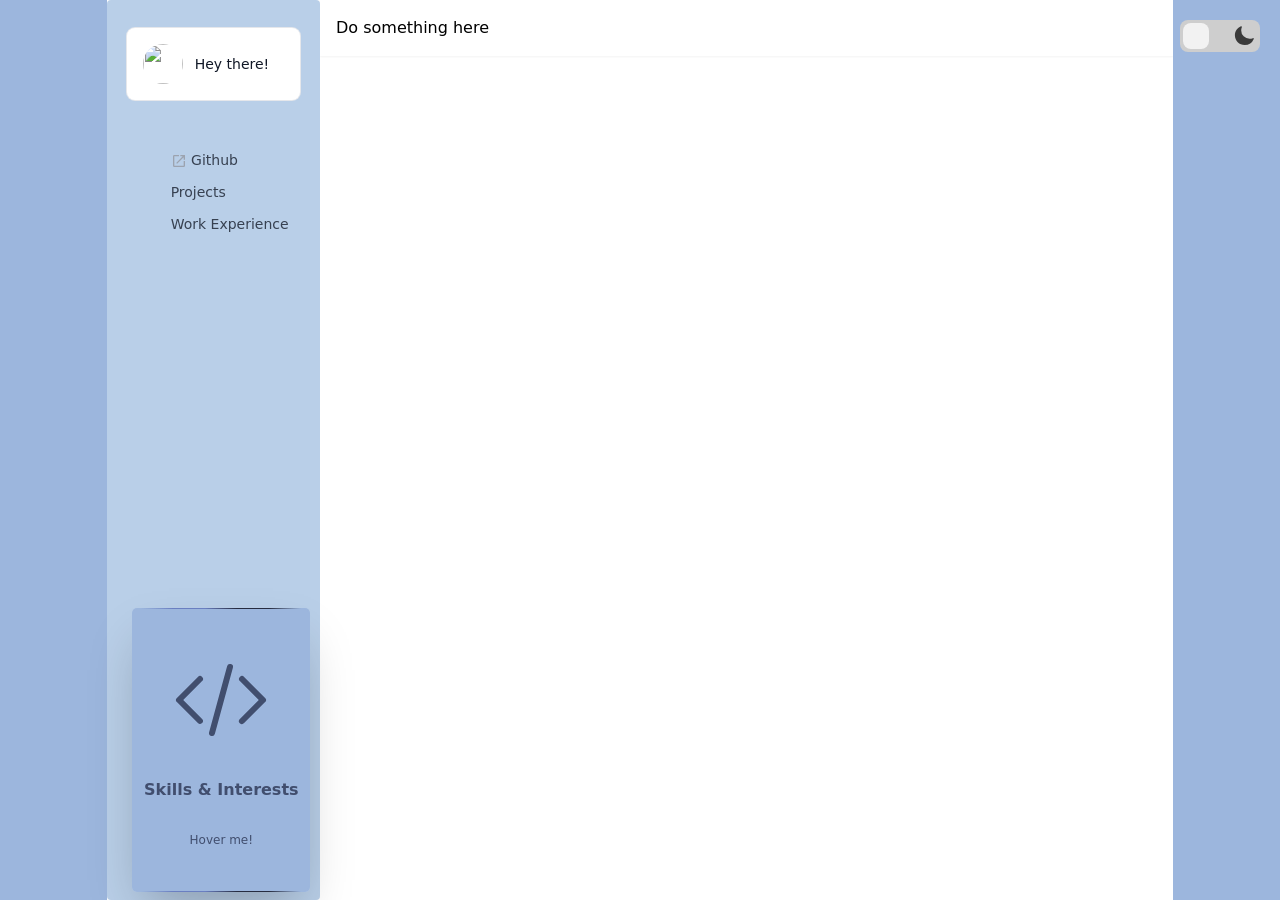
==== commit bbbec2fe: "Separate pages" ====
--- a/docs/index.html
+++ b/docs/index.html
@@ -34,18 +34,19 @@
 <title>~</title>
 <link rel="preload" as="fetch" crossorigin="anonymous" href="/_payload.json">
 <style>.card{height:284px;overflow:visible}.content{transform-style:preserve-3d;transition:transform .3s}.back,.content,.front{border-radius:5px;height:100%;width:100%}.back,.front{backface-visibility:hidden;-webkit-backface-visibility:hidden;overflow:hidden;position:absolute}.back{align-items:center;display:flex;height:100%;justify-content:center;overflow:hidden;width:100%}.back:before{animation:rotation_481 5s linear infinite;background:linear-gradient(90deg,transparent,#6a7fc1,#6a7fc1,#262c40,#262c40,transparent);content:" ";display:block;height:160%;position:absolute;width:160px}.back-content{align-items:center;border-radius:5px;color:#fff;display:flex;flex-direction:column;gap:30px;height:99%;justify-content:center;position:absolute;width:99%}.card:hover .content{transform:rotateY(180deg)}@keyframes rotation_481{0%{transform:rotate(0deg);transform:rotate(1turn)}}.front{color:#fff;transform:rotateY(180deg)}.front .front-content{display:flex;flex-direction:column;height:100%;justify-content:space-between;padding:10px;position:absolute;width:100%}.front-content .badge{-webkit-backdrop-filter:blur(2px);backdrop-filter:blur(2px);background-color:#00000055;border-radius:10px;padding:2px 10px}.description{-webkit-backdrop-filter:blur(5px);backdrop-filter:blur(5px);background-color:#00000099;border-radius:5px;box-shadow:0 0 10px 5px #00000088;padding:10px;width:100%}.title{display:flex;font-size:11px;justify-content:space-between;max-width:100%}.title p{width:50%}.card-footer{font-size:8px;margin-top:5px}.front .img{height:100%;-o-object-fit:cover;object-fit:cover;-o-object-position:center;object-position:center;position:absolute;width:100%}.circle{animation:floating 2.6s linear infinite;background-color:green;border-radius:50%;filter:blur(15px);height:90px;position:relative;width:90px}#bottom{animation-delay:-.8s;background-color:teal;height:150px;left:50px;top:0;width:150px}#right{animation-delay:-1.8s;background-color:#ff0;height:30px;left:160px;top:-80px;width:30px}@keyframes floating{0%{transform:translateY(0)}50%{transform:translateY(10px)}to{transform:translateY(0)}}</style>
+<style>.theme-switch[data-v-8db30e88]{direction:rtl;display:flex;justify-content:center;position:relative}#theme-checkbox[data-v-8db30e88]{display:none}#theme-checkbox+label[data-v-8db30e88]{background-color:#cecece;border-radius:.25em;cursor:pointer;display:flex;font-size:2rem;height:1em;justify-content:space-between;position:relative;width:2.5em}#theme-checkbox:checked+label[data-v-8db30e88]{background-color:#3a3a3a}#theme-checkbox+label[data-v-8db30e88]:active{transform:scale(.85);transition:transform .2s}#theme-checkbox+label div[data-v-8db30e88]{background-color:#f2f2f2;border-radius:inherit;height:.8em;left:.1em;position:absolute;top:.1em;transition:.5s cubic-bezier(1,.33,.11,1.34);width:.8em;z-index:10}#theme-checkbox:checked+label div[data-v-8db30e88]{background-color:#212121;left:1.6em}#theme-checkbox+label span[data-v-8db30e88]{display:flex}#theme-checkbox+label svg[data-v-8db30e88]{box-sizing:border-box;display:inline-block;height:1em;padding:.15em;width:1em}#theme-checkbox+label span[data-v-8db30e88]:first-of-type{color:#3a3a3a}#theme-checkbox+label span[data-v-8db30e88]:last-of-type{color:#cecece}</style>
 <style>.icon[data-v-d7f9080e]{display:inline-block;vertical-align:middle}</style>
-<style>/*! tailwindcss v3.4.1 | MIT License | https://tailwindcss.com*/*,:after,:before{border-color:rgb(var(--color-gray-200)/1);border-style:solid;border-width:0;box-sizing:border-box}:after,:before{--tw-content:""}:host,html{line-height:1.5;-webkit-text-size-adjust:100%;font-family:ui-sans-serif,system-ui,sans-serif,Apple Color Emoji,Segoe UI Emoji,Segoe UI Symbol,Noto Color Emoji;font-feature-settings:normal;font-variation-settings:normal;-moz-tab-size:4;-o-tab-size:4;tab-size:4;-webkit-tap-highlight-color:transparent}body{line-height:inherit;margin:0}hr{border-top-width:1px;color:inherit;height:0}abbr:where([title]){-webkit-text-decoration:underline dotted;text-decoration:underline dotted}h1,h2,h3,h4,h5,h6{font-size:inherit;font-weight:inherit}a{color:inherit;text-decoration:inherit}b,strong{font-weight:bolder}code,kbd,pre,samp{font-family:ui-monospace,SFMono-Regular,Menlo,Monaco,Consolas,Liberation Mono,Courier New,monospace;font-feature-settings:normal;font-size:1em;font-variation-settings:normal}small{font-size:80%}sub,sup{font-size:75%;line-height:0;position:relative;vertical-align:baseline}sub{bottom:-.25em}sup{top:-.5em}table{border-collapse:collapse;border-color:inherit;text-indent:0}button,input,optgroup,select,textarea{color:inherit;font-family:inherit;font-feature-settings:inherit;font-size:100%;font-variation-settings:inherit;font-weight:inherit;line-height:inherit;margin:0;padding:0}button,select{text-transform:none}[type=button],[type=reset],[type=submit],button{-webkit-appearance:button;background-color:transparent;background-image:none}:-moz-focusring{outline:auto}:-moz-ui-invalid{box-shadow:none}progress{vertical-align:baseline}::-webkit-inner-spin-button,::-webkit-outer-spin-button{height:auto}[type=search]{-webkit-appearance:textfield;outline-offset:-2px}::-webkit-search-decoration{-webkit-appearance:none}::-webkit-file-upload-button{-webkit-appearance:button;font:inherit}summary{display:list-item}blockquote,dd,dl,figure,h1,h2,h3,h4,h5,h6,hr,p,pre{margin:0}fieldset{margin:0}fieldset,legend{padding:0}menu,ol,ul{list-style:none;margin:0;padding:0}dialog{padding:0}textarea{resize:vertical}input::-moz-placeholder,textarea::-moz-placeholder{color:rgb(var(--color-gray-400)/1);opacity:1}input::placeholder,textarea::placeholder{color:rgb(var(--color-gray-400)/1);opacity:1}[role=button],button{cursor:pointer}:disabled{cursor:default}audio,canvas,embed,iframe,img,object,svg,video{display:block;vertical-align:middle}img,video{height:auto;max-width:100%}[hidden]{display:none}*,:after,:before{--tw-border-spacing-x:0;--tw-border-spacing-y:0;--tw-translate-x:0;--tw-translate-y:0;--tw-rotate:0;--tw-skew-x:0;--tw-skew-y:0;--tw-scale-x:1;--tw-scale-y:1;--tw-pan-x: ;--tw-pan-y: ;--tw-pinch-zoom: ;--tw-scroll-snap-strictness:proximity;--tw-gradient-from-position: ;--tw-gradient-via-position: ;--tw-gradient-to-position: ;--tw-ordinal: ;--tw-slashed-zero: ;--tw-numeric-figure: ;--tw-numeric-spacing: ;--tw-numeric-fraction: ;--tw-ring-inset: ;--tw-ring-offset-width:0px;--tw-ring-offset-color:#fff;--tw-ring-color:rgba(59,130,246,.5);--tw-ring-offset-shadow:0 0 #0000;--tw-ring-shadow:0 0 #0000;--tw-shadow:0 0 #0000;--tw-shadow-colored:0 0 #0000;--tw-blur: ;--tw-brightness: ;--tw-contrast: ;--tw-grayscale: ;--tw-hue-rotate: ;--tw-invert: ;--tw-saturate: ;--tw-sepia: ;--tw-drop-shadow: ;--tw-backdrop-blur: ;--tw-backdrop-brightness: ;--tw-backdrop-contrast: ;--tw-backdrop-grayscale: ;--tw-backdrop-hue-rotate: ;--tw-backdrop-invert: ;--tw-backdrop-opacity: ;--tw-backdrop-saturate: ;--tw-backdrop-sepia: }::backdrop{--tw-border-spacing-x:0;--tw-border-spacing-y:0;--tw-translate-x:0;--tw-translate-y:0;--tw-rotate:0;--tw-skew-x:0;--tw-skew-y:0;--tw-scale-x:1;--tw-scale-y:1;--tw-pan-x: ;--tw-pan-y: ;--tw-pinch-zoom: ;--tw-scroll-snap-strictness:proximity;--tw-gradient-from-position: ;--tw-gradient-via-position: ;--tw-gradient-to-position: ;--tw-ordinal: ;--tw-slashed-zero: ;--tw-numeric-figure: ;--tw-numeric-spacing: ;--tw-numeric-fraction: ;--tw-ring-inset: ;--tw-ring-offset-width:0px;--tw-ring-offset-color:#fff;--tw-ring-color:rgba(59,130,246,.5);--tw-ring-offset-shadow:0 0 #0000;--tw-ring-shadow:0 0 #0000;--tw-shadow:0 0 #0000;--tw-shadow-colored:0 0 #0000;--tw-blur: ;--tw-brightness: ;--tw-contrast: ;--tw-grayscale: ;--tw-hue-rotate: ;--tw-invert: ;--tw-saturate: ;--tw-sepia: ;--tw-drop-shadow: ;--tw-backdrop-blur: ;--tw-backdrop-brightness: ;--tw-backdrop-contrast: ;--tw-backdrop-grayscale: ;--tw-backdrop-hue-rotate: ;--tw-backdrop-invert: ;--tw-backdrop-opacity: ;--tw-backdrop-saturate: ;--tw-backdrop-sepia: }.container{width:100%}@media (min-width:640px){.container{max-width:640px}}@media (min-width:768px){.container{max-width:768px}}@media (min-width:1024px){.container{max-width:1024px}}@media (min-width:1280px){.container{max-width:1280px}}@media (min-width:1536px){.container{max-width:1536px}}.form-input,.form-multiselect,.form-select,.form-textarea{-webkit-appearance:none;-moz-appearance:none;appearance:none;background-color:#fff;border-color:rgb(var(--color-gray-500)/var(--tw-border-opacity,1));border-radius:0;border-width:1px;font-size:1rem;line-height:1.5rem;padding:.5rem .75rem;--tw-shadow:0 0 #0000}.form-input:focus,.form-multiselect:focus,.form-select:focus,.form-textarea:focus{outline:2px solid transparent;outline-offset:2px;--tw-ring-inset:var(--tw-empty,/*!*/ /*!*/);--tw-ring-offset-width:0px;--tw-ring-offset-color:#fff;--tw-ring-color:#2563eb;--tw-ring-offset-shadow:var(--tw-ring-inset) 0 0 0 var(--tw-ring-offset-width) var(--tw-ring-offset-color);--tw-ring-shadow:var(--tw-ring-inset) 0 0 0 calc(1px + var(--tw-ring-offset-width)) var(--tw-ring-color);border-color:#2563eb;box-shadow:/*!*/ /*!*/ 0 0 0 0 #fff,/*!*/ /*!*/ 0 0 0 1px #2563eb,var(--tw-shadow);box-shadow:var(--tw-ring-offset-shadow),var(--tw-ring-shadow),var(--tw-shadow)}.form-input::-moz-placeholder,.form-textarea::-moz-placeholder{color:rgb(var(--color-gray-500)/1);color:rgb(var(--color-gray-500)/var(--tw-text-opacity,1));opacity:1}.form-input::placeholder,.form-textarea::placeholder{color:rgb(var(--color-gray-500)/1);color:rgb(var(--color-gray-500)/var(--tw-text-opacity,1));opacity:1}.form-input::-webkit-datetime-edit-fields-wrapper{padding:0}.form-input::-webkit-date-and-time-value{min-height:1.5em;text-align:inherit}.form-input::-webkit-datetime-edit{display:inline-flex}.form-input::-webkit-datetime-edit,.form-input::-webkit-datetime-edit-day-field,.form-input::-webkit-datetime-edit-hour-field,.form-input::-webkit-datetime-edit-meridiem-field,.form-input::-webkit-datetime-edit-millisecond-field,.form-input::-webkit-datetime-edit-minute-field,.form-input::-webkit-datetime-edit-month-field,.form-input::-webkit-datetime-edit-second-field,.form-input::-webkit-datetime-edit-year-field{padding-bottom:0;padding-top:0}.form-select{background-image:url("data:image/svg+xml;charset=utf-8,%3Csvg xmlns='http://www.w3.org/2000/svg' fill='none' viewBox='0 0 20 20'%3E%3Cpath stroke='rgb(var(--color-gray-500) / var(--tw-stroke-opacity, 1))' stroke-linecap='round' stroke-linejoin='round' stroke-width='1.5' d='m6 8 4 4 4-4'/%3E%3C/svg%3E");background-position:right .5rem center;background-repeat:no-repeat;background-size:1.5em 1.5em;padding-right:2.5rem;-webkit-print-color-adjust:exact;print-color-adjust:exact}.form-select:where([size]:not([size="1"])){background-image:none;background-position:0 0;background-repeat:unset;background-size:initial;padding-right:.75rem;-webkit-print-color-adjust:unset;print-color-adjust:unset}.form-checkbox,.form-radio{-webkit-appearance:none;-moz-appearance:none;appearance:none;background-color:#fff;background-origin:border-box;border-color:rgb(var(--color-gray-500)/var(--tw-border-opacity,1));border-width:1px;color:#2563eb;display:inline-block;flex-shrink:0;height:1rem;padding:0;-webkit-print-color-adjust:exact;print-color-adjust:exact;-webkit-user-select:none;-moz-user-select:none;user-select:none;vertical-align:middle;width:1rem;--tw-shadow:0 0 #0000}.form-checkbox{border-radius:0}.form-radio{border-radius:100%}.form-checkbox:focus,.form-radio:focus{outline:2px solid transparent;outline-offset:2px;--tw-ring-inset:var(--tw-empty,/*!*/ /*!*/);--tw-ring-offset-width:2px;--tw-ring-offset-color:#fff;--tw-ring-color:#2563eb;--tw-ring-offset-shadow:var(--tw-ring-inset) 0 0 0 var(--tw-ring-offset-width) var(--tw-ring-offset-color);--tw-ring-shadow:var(--tw-ring-inset) 0 0 0 calc(2px + var(--tw-ring-offset-width)) var(--tw-ring-color);box-shadow:/*!*/ /*!*/ 0 0 0 2px #fff,/*!*/ /*!*/ 0 0 0 4px #2563eb,var(--tw-shadow);box-shadow:var(--tw-ring-offset-shadow),var(--tw-ring-shadow),var(--tw-shadow)}.form-checkbox:checked,.form-radio:checked{background-color:currentColor;background-position:50%;background-repeat:no-repeat;background-size:100% 100%;border-color:transparent}.form-checkbox:checked{background-image:url("data:image/svg+xml;charset=utf-8,%3Csvg xmlns='http://www.w3.org/2000/svg' fill='%23fff' viewBox='0 0 16 16'%3E%3Cpath d='M12.207 4.793a1 1 0 0 1 0 1.414l-5 5a1 1 0 0 1-1.414 0l-2-2a1 1 0 0 1 1.414-1.414L6.5 9.086l4.293-4.293a1 1 0 0 1 1.414 0'/%3E%3C/svg%3E")}@media (forced-colors:active) {.form-checkbox:checked{-webkit-appearance:auto;-moz-appearance:auto;appearance:auto}}.form-radio:checked{background-image:url("data:image/svg+xml;charset=utf-8,%3Csvg xmlns='http://www.w3.org/2000/svg' fill='%23fff' viewBox='0 0 16 16'%3E%3Ccircle cx='8' cy='8' r='3'/%3E%3C/svg%3E")}@media (forced-colors:active) {.form-radio:checked{-webkit-appearance:auto;-moz-appearance:auto;appearance:auto}}.form-checkbox:checked:focus,.form-checkbox:checked:hover,.form-radio:checked:focus,.form-radio:checked:hover{background-color:currentColor;border-color:transparent}.form-checkbox:indeterminate{background-color:currentColor;background-image:url("data:image/svg+xml;charset=utf-8,%3Csvg xmlns='http://www.w3.org/2000/svg' fill='none' viewBox='0 0 16 16'%3E%3Cpath stroke='%23fff' stroke-linecap='round' stroke-linejoin='round' stroke-width='2' d='M4 8h8'/%3E%3C/svg%3E");background-position:50%;background-repeat:no-repeat;background-size:100% 100%;border-color:transparent}@media (forced-colors:active) {.form-checkbox:indeterminate{-webkit-appearance:auto;-moz-appearance:auto;appearance:auto}}.form-checkbox:indeterminate:focus,.form-checkbox:indeterminate:hover{background-color:currentColor;border-color:transparent}.i-heroicons-arrow-path-20-solid{-webkit-mask-image:url("data:image/svg+xml;charset=utf-8,%3Csvg xmlns='http://www.w3.org/2000/svg' width='20' height='20'%3E%3Cpath fill-rule='evenodd' d='M15.312 11.424a5.5 5.5 0 0 1-9.201 2.466l-.312-.311h2.433a.75.75 0 0 0 0-1.5H3.989a.75.75 0 0 0-.75.75v4.242a.75.75 0 0 0 1.5 0v-2.43l.31.31a7 7 0 0 0 11.712-3.138.75.75 0 0 0-1.449-.39m1.23-3.723a.75.75 0 0 0 .219-.53V2.929a.75.75 0 0 0-1.5 0V5.36l-.31-.31A7 7 0 0 0 3.239 8.188a.75.75 0 1 0 1.448.389A5.5 5.5 0 0 1 13.89 6.11l.311.31h-2.432a.75.75 0 0 0 0 1.5h4.243a.75.75 0 0 0 .53-.219' clip-rule='evenodd'/%3E%3C/svg%3E");-webkit-mask-image:var(--svg);mask-image:url("data:image/svg+xml;charset=utf-8,%3Csvg xmlns='http://www.w3.org/2000/svg' width='20' height='20'%3E%3Cpath fill-rule='evenodd' d='M15.312 11.424a5.5 5.5 0 0 1-9.201 2.466l-.312-.311h2.433a.75.75 0 0 0 0-1.5H3.989a.75.75 0 0 0-.75.75v4.242a.75.75 0 0 0 1.5 0v-2.43l.31.31a7 7 0 0 0 11.712-3.138.75.75 0 0 0-1.449-.39m1.23-3.723a.75.75 0 0 0 .219-.53V2.929a.75.75 0 0 0-1.5 0V5.36l-.31-.31A7 7 0 0 0 3.239 8.188a.75.75 0 1 0 1.448.389A5.5 5.5 0 0 1 13.89 6.11l.311.31h-2.432a.75.75 0 0 0 0 1.5h4.243a.75.75 0 0 0 .53-.219' clip-rule='evenodd'/%3E%3C/svg%3E");mask-image:var(--svg);--svg:url("data:image/svg+xml;charset=utf-8,%3Csvg xmlns='http://www.w3.org/2000/svg' width='20' height='20'%3E%3Cpath fill-rule='evenodd' d='M15.312 11.424a5.5 5.5 0 0 1-9.201 2.466l-.312-.311h2.433a.75.75 0 0 0 0-1.5H3.989a.75.75 0 0 0-.75.75v4.242a.75.75 0 0 0 1.5 0v-2.43l.31.31a7 7 0 0 0 11.712-3.138.75.75 0 0 0-1.449-.39m1.23-3.723a.75.75 0 0 0 .219-.53V2.929a.75.75 0 0 0-1.5 0V5.36l-.31-.31A7 7 0 0 0 3.239 8.188a.75.75 0 1 0 1.448.389A5.5 5.5 0 0 1 13.89 6.11l.311.31h-2.432a.75.75 0 0 0 0 1.5h4.243a.75.75 0 0 0 .53-.219' clip-rule='evenodd'/%3E%3C/svg%3E")}.i-heroicons-arrow-path-20-solid,.i-heroicons-arrows-up-down-20-solid{background-color:currentColor;display:inline-block;height:1em;-webkit-mask-repeat:no-repeat;mask-repeat:no-repeat;-webkit-mask-size:100% 100%;mask-size:100% 100%;width:1em}.i-heroicons-arrows-up-down-20-solid{-webkit-mask-image:url("data:image/svg+xml;charset=utf-8,%3Csvg xmlns='http://www.w3.org/2000/svg' width='20' height='20'%3E%3Cpath fill-rule='evenodd' d='M2.24 6.8a.75.75 0 0 0 1.06-.04l1.95-2.1v8.59a.75.75 0 0 0 1.5 0V4.66l1.95 2.1a.75.75 0 1 0 1.1-1.02l-3.25-3.5a.75.75 0 0 0-1.1 0L2.2 5.74a.75.75 0 0 0 .04 1.06m8 6.4a.75.75 0 0 0-.04 1.06l3.25 3.5a.75.75 0 0 0 1.1 0l3.25-3.5a.75.75 0 1 0-1.1-1.02l-1.95 2.1V6.75a.75.75 0 0 0-1.5 0v8.59l-1.95-2.1a.75.75 0 0 0-1.06-.04' clip-rule='evenodd'/%3E%3C/svg%3E");-webkit-mask-image:var(--svg);mask-image:url("data:image/svg+xml;charset=utf-8,%3Csvg xmlns='http://www.w3.org/2000/svg' width='20' height='20'%3E%3Cpath fill-rule='evenodd' d='M2.24 6.8a.75.75 0 0 0 1.06-.04l1.95-2.1v8.59a.75.75 0 0 0 1.5 0V4.66l1.95 2.1a.75.75 0 1 0 1.1-1.02l-3.25-3.5a.75.75 0 0 0-1.1 0L2.2 5.74a.75.75 0 0 0 .04 1.06m8 6.4a.75.75 0 0 0-.04 1.06l3.25 3.5a.75.75 0 0 0 1.1 0l3.25-3.5a.75.75 0 1 0-1.1-1.02l-1.95 2.1V6.75a.75.75 0 0 0-1.5 0v8.59l-1.95-2.1a.75.75 0 0 0-1.06-.04' clip-rule='evenodd'/%3E%3C/svg%3E");mask-image:var(--svg);--svg:url("data:image/svg+xml;charset=utf-8,%3Csvg xmlns='http://www.w3.org/2000/svg' width='20' height='20'%3E%3Cpath fill-rule='evenodd' d='M2.24 6.8a.75.75 0 0 0 1.06-.04l1.95-2.1v8.59a.75.75 0 0 0 1.5 0V4.66l1.95 2.1a.75.75 0 1 0 1.1-1.02l-3.25-3.5a.75.75 0 0 0-1.1 0L2.2 5.74a.75.75 0 0 0 .04 1.06m8 6.4a.75.75 0 0 0-.04 1.06l3.25 3.5a.75.75 0 0 0 1.1 0l3.25-3.5a.75.75 0 1 0-1.1-1.02l-1.95 2.1V6.75a.75.75 0 0 0-1.5 0v8.59l-1.95-2.1a.75.75 0 0 0-1.06-.04' clip-rule='evenodd'/%3E%3C/svg%3E")}.i-heroicons-bars-arrow-down-20-solid{-webkit-mask-image:url("data:image/svg+xml;charset=utf-8,%3Csvg xmlns='http://www.w3.org/2000/svg' width='20' height='20'%3E%3Cpath fill-rule='evenodd' d='M2 3.75A.75.75 0 0 1 2.75 3h11.5a.75.75 0 0 1 0 1.5H2.75A.75.75 0 0 1 2 3.75M2 7.5a.75.75 0 0 1 .75-.75h7.508a.75.75 0 0 1 0 1.5H2.75A.75.75 0 0 1 2 7.5M14 7a.75.75 0 0 1 .75.75v6.59l1.95-2.1a.75.75 0 1 1 1.1 1.02l-3.25 3.5a.75.75 0 0 1-1.1 0l-3.25-3.5a.75.75 0 1 1 1.1-1.02l1.95 2.1V7.75A.75.75 0 0 1 14 7M2 11.25a.75.75 0 0 1 .75-.75h4.562a.75.75 0 0 1 0 1.5H2.75a.75.75 0 0 1-.75-.75' clip-rule='evenodd'/%3E%3C/svg%3E");-webkit-mask-image:var(--svg);mask-image:url("data:image/svg+xml;charset=utf-8,%3Csvg xmlns='http://www.w3.org/2000/svg' width='20' height='20'%3E%3Cpath fill-rule='evenodd' d='M2 3.75A.75.75 0 0 1 2.75 3h11.5a.75.75 0 0 1 0 1.5H2.75A.75.75 0 0 1 2 3.75M2 7.5a.75.75 0 0 1 .75-.75h7.508a.75.75 0 0 1 0 1.5H2.75A.75.75 0 0 1 2 7.5M14 7a.75.75 0 0 1 .75.75v6.59l1.95-2.1a.75.75 0 1 1 1.1 1.02l-3.25 3.5a.75.75 0 0 1-1.1 0l-3.25-3.5a.75.75 0 1 1 1.1-1.02l1.95 2.1V7.75A.75.75 0 0 1 14 7M2 11.25a.75.75 0 0 1 .75-.75h4.562a.75.75 0 0 1 0 1.5H2.75a.75.75 0 0 1-.75-.75' clip-rule='evenodd'/%3E%3C/svg%3E");mask-image:var(--svg);--svg:url("data:image/svg+xml;charset=utf-8,%3Csvg xmlns='http://www.w3.org/2000/svg' width='20' height='20'%3E%3Cpath fill-rule='evenodd' d='M2 3.75A.75.75 0 0 1 2.75 3h11.5a.75.75 0 0 1 0 1.5H2.75A.75.75 0 0 1 2 3.75M2 7.5a.75.75 0 0 1 .75-.75h7.508a.75.75 0 0 1 0 1.5H2.75A.75.75 0 0 1 2 7.5M14 7a.75.75 0 0 1 .75.75v6.59l1.95-2.1a.75.75 0 1 1 1.1 1.02l-3.25 3.5a.75.75 0 0 1-1.1 0l-3.25-3.5a.75.75 0 1 1 1.1-1.02l1.95 2.1V7.75A.75.75 0 0 1 14 7M2 11.25a.75.75 0 0 1 .75-.75h4.562a.75.75 0 0 1 0 1.5H2.75a.75.75 0 0 1-.75-.75' clip-rule='evenodd'/%3E%3C/svg%3E")}.i-heroicons-bars-arrow-down-20-solid,.i-heroicons-bars-arrow-up-20-solid{background-color:currentColor;display:inline-block;height:1em;-webkit-mask-repeat:no-repeat;mask-repeat:no-repeat;-webkit-mask-size:100% 100%;mask-size:100% 100%;width:1em}.i-heroicons-bars-arrow-up-20-solid{-webkit-mask-image:url("data:image/svg+xml;charset=utf-8,%3Csvg xmlns='http://www.w3.org/2000/svg' width='20' height='20'%3E%3Cpath fill-rule='evenodd' d='M2 3.75A.75.75 0 0 1 2.75 3h11.5a.75.75 0 0 1 0 1.5H2.75A.75.75 0 0 1 2 3.75M2 7.5a.75.75 0 0 1 .75-.75h6.365a.75.75 0 0 1 0 1.5H2.75A.75.75 0 0 1 2 7.5M14 7a.75.75 0 0 1 .55.24l3.25 3.5a.75.75 0 1 1-1.1 1.02l-1.95-2.1v6.59a.75.75 0 0 1-1.5 0V9.66l-1.95 2.1a.75.75 0 1 1-1.1-1.02l3.25-3.5A.75.75 0 0 1 14 7M2 11.25a.75.75 0 0 1 .75-.75H7A.75.75 0 0 1 7 12H2.75a.75.75 0 0 1-.75-.75' clip-rule='evenodd'/%3E%3C/svg%3E");-webkit-mask-image:var(--svg);mask-image:url("data:image/svg+xml;charset=utf-8,%3Csvg xmlns='http://www.w3.org/2000/svg' width='20' height='20'%3E%3Cpath fill-rule='evenodd' d='M2 3.75A.75.75 0 0 1 2.75 3h11.5a.75.75 0 0 1 0 1.5H2.75A.75.75 0 0 1 2 3.75M2 7.5a.75.75 0 0 1 .75-.75h6.365a.75.75 0 0 1 0 1.5H2.75A.75.75 0 0 1 2 7.5M14 7a.75.75 0 0 1 .55.24l3.25 3.5a.75.75 0 1 1-1.1 1.02l-1.95-2.1v6.59a.75.75 0 0 1-1.5 0V9.66l-1.95 2.1a.75.75 0 1 1-1.1-1.02l3.25-3.5A.75.75 0 0 1 14 7M2 11.25a.75.75 0 0 1 .75-.75H7A.75.75 0 0 1 7 12H2.75a.75.75 0 0 1-.75-.75' clip-rule='evenodd'/%3E%3C/svg%3E");mask-image:var(--svg);--svg:url("data:image/svg+xml;charset=utf-8,%3Csvg xmlns='http://www.w3.org/2000/svg' width='20' height='20'%3E%3Cpath fill-rule='evenodd' d='M2 3.75A.75.75 0 0 1 2.75 3h11.5a.75.75 0 0 1 0 1.5H2.75A.75.75 0 0 1 2 3.75M2 7.5a.75.75 0 0 1 .75-.75h6.365a.75.75 0 0 1 0 1.5H2.75A.75.75 0 0 1 2 7.5M14 7a.75.75 0 0 1 .55.24l3.25 3.5a.75.75 0 1 1-1.1 1.02l-1.95-2.1v6.59a.75.75 0 0 1-1.5 0V9.66l-1.95 2.1a.75.75 0 1 1-1.1-1.02l3.25-3.5A.75.75 0 0 1 14 7M2 11.25a.75.75 0 0 1 .75-.75H7A.75.75 0 0 1 7 12H2.75a.75.75 0 0 1-.75-.75' clip-rule='evenodd'/%3E%3C/svg%3E")}.i-heroicons-check-20-solid{-webkit-mask-image:url("data:image/svg+xml;charset=utf-8,%3Csvg xmlns='http://www.w3.org/2000/svg' width='20' height='20'%3E%3Cpath fill-rule='evenodd' d='M16.705 4.153a.75.75 0 0 1 .142 1.052l-8 10.5a.75.75 0 0 1-1.127.075l-4.5-4.5a.75.75 0 0 1 1.06-1.06l3.894 3.893 7.48-9.817a.75.75 0 0 1 1.05-.143' clip-rule='evenodd'/%3E%3C/svg%3E");-webkit-mask-image:var(--svg);mask-image:url("data:image/svg+xml;charset=utf-8,%3Csvg xmlns='http://www.w3.org/2000/svg' width='20' height='20'%3E%3Cpath fill-rule='evenodd' d='M16.705 4.153a.75.75 0 0 1 .142 1.052l-8 10.5a.75.75 0 0 1-1.127.075l-4.5-4.5a.75.75 0 0 1 1.06-1.06l3.894 3.893 7.48-9.817a.75.75 0 0 1 1.05-.143' clip-rule='evenodd'/%3E%3C/svg%3E");mask-image:var(--svg);--svg:url("data:image/svg+xml;charset=utf-8,%3Csvg xmlns='http://www.w3.org/2000/svg' width='20' height='20'%3E%3Cpath fill-rule='evenodd' d='M16.705 4.153a.75.75 0 0 1 .142 1.052l-8 10.5a.75.75 0 0 1-1.127.075l-4.5-4.5a.75.75 0 0 1 1.06-1.06l3.894 3.893 7.48-9.817a.75.75 0 0 1 1.05-.143' clip-rule='evenodd'/%3E%3C/svg%3E")}.i-heroicons-check-20-solid,.i-heroicons-chevron-double-left-20-solid{background-color:currentColor;display:inline-block;height:1em;-webkit-mask-repeat:no-repeat;mask-repeat:no-repeat;-webkit-mask-size:100% 100%;mask-size:100% 100%;width:1em}.i-heroicons-chevron-double-left-20-solid{-webkit-mask-image:url("data:image/svg+xml;charset=utf-8,%3Csvg xmlns='http://www.w3.org/2000/svg' width='20' height='20'%3E%3Cpath fill-rule='evenodd' d='M4.72 9.47a.75.75 0 0 0 0 1.06l4.25 4.25a.75.75 0 1 0 1.06-1.06L6.31 10l3.72-3.72a.75.75 0 1 0-1.06-1.06zm9.25-4.25L9.72 9.47a.75.75 0 0 0 0 1.06l4.25 4.25a.75.75 0 1 0 1.06-1.06L11.31 10l3.72-3.72a.75.75 0 0 0-1.06-1.06' clip-rule='evenodd'/%3E%3C/svg%3E");-webkit-mask-image:var(--svg);mask-image:url("data:image/svg+xml;charset=utf-8,%3Csvg xmlns='http://www.w3.org/2000/svg' width='20' height='20'%3E%3Cpath fill-rule='evenodd' d='M4.72 9.47a.75.75 0 0 0 0 1.06l4.25 4.25a.75.75 0 1 0 1.06-1.06L6.31 10l3.72-3.72a.75.75 0 1 0-1.06-1.06zm9.25-4.25L9.72 9.47a.75.75 0 0 0 0 1.06l4.25 4.25a.75.75 0 1 0 1.06-1.06L11.31 10l3.72-3.72a.75.75 0 0 0-1.06-1.06' clip-rule='evenodd'/%3E%3C/svg%3E");mask-image:var(--svg);--svg:url("data:image/svg+xml;charset=utf-8,%3Csvg xmlns='http://www.w3.org/2000/svg' width='20' height='20'%3E%3Cpath fill-rule='evenodd' d='M4.72 9.47a.75.75 0 0 0 0 1.06l4.25 4.25a.75.75 0 1 0 1.06-1.06L6.31 10l3.72-3.72a.75.75 0 1 0-1.06-1.06zm9.25-4.25L9.72 9.47a.75.75 0 0 0 0 1.06l4.25 4.25a.75.75 0 1 0 1.06-1.06L11.31 10l3.72-3.72a.75.75 0 0 0-1.06-1.06' clip-rule='evenodd'/%3E%3C/svg%3E")}.i-heroicons-chevron-double-right-20-solid{-webkit-mask-image:url("data:image/svg+xml;charset=utf-8,%3Csvg xmlns='http://www.w3.org/2000/svg' width='20' height='20'%3E%3Cpath fill-rule='evenodd' d='M15.28 9.47a.75.75 0 0 1 0 1.06l-4.25 4.25a.75.75 0 1 1-1.06-1.06L13.69 10 9.97 6.28a.75.75 0 0 1 1.06-1.06zM6.03 5.22l4.25 4.25a.75.75 0 0 1 0 1.06l-4.25 4.25a.75.75 0 0 1-1.06-1.06L8.69 10 4.97 6.28a.75.75 0 0 1 1.06-1.06' clip-rule='evenodd'/%3E%3C/svg%3E");-webkit-mask-image:var(--svg);mask-image:url("data:image/svg+xml;charset=utf-8,%3Csvg xmlns='http://www.w3.org/2000/svg' width='20' height='20'%3E%3Cpath fill-rule='evenodd' d='M15.28 9.47a.75.75 0 0 1 0 1.06l-4.25 4.25a.75.75 0 1 1-1.06-1.06L13.69 10 9.97 6.28a.75.75 0 0 1 1.06-1.06zM6.03 5.22l4.25 4.25a.75.75 0 0 1 0 1.06l-4.25 4.25a.75.75 0 0 1-1.06-1.06L8.69 10 4.97 6.28a.75.75 0 0 1 1.06-1.06' clip-rule='evenodd'/%3E%3C/svg%3E");mask-image:var(--svg);--svg:url("data:image/svg+xml;charset=utf-8,%3Csvg xmlns='http://www.w3.org/2000/svg' width='20' height='20'%3E%3Cpath fill-rule='evenodd' d='M15.28 9.47a.75.75 0 0 1 0 1.06l-4.25 4.25a.75.75 0 1 1-1.06-1.06L13.69 10 9.97 6.28a.75.75 0 0 1 1.06-1.06zM6.03 5.22l4.25 4.25a.75.75 0 0 1 0 1.06l-4.25 4.25a.75.75 0 0 1-1.06-1.06L8.69 10 4.97 6.28a.75.75 0 0 1 1.06-1.06' clip-rule='evenodd'/%3E%3C/svg%3E")}.i-heroicons-chevron-double-right-20-solid,.i-heroicons-chevron-down-20-solid{background-color:currentColor;display:inline-block;height:1em;-webkit-mask-repeat:no-repeat;mask-repeat:no-repeat;-webkit-mask-size:100% 100%;mask-size:100% 100%;width:1em}.i-heroicons-chevron-down-20-solid{-webkit-mask-image:url("data:image/svg+xml;charset=utf-8,%3Csvg xmlns='http://www.w3.org/2000/svg' width='20' height='20'%3E%3Cpath fill-rule='evenodd' d='M5.22 8.22a.75.75 0 0 1 1.06 0L10 11.94l3.72-3.72a.75.75 0 1 1 1.06 1.06l-4.25 4.25a.75.75 0 0 1-1.06 0L5.22 9.28a.75.75 0 0 1 0-1.06' clip-rule='evenodd'/%3E%3C/svg%3E");-webkit-mask-image:var(--svg);mask-image:url("data:image/svg+xml;charset=utf-8,%3Csvg xmlns='http://www.w3.org/2000/svg' width='20' height='20'%3E%3Cpath fill-rule='evenodd' d='M5.22 8.22a.75.75 0 0 1 1.06 0L10 11.94l3.72-3.72a.75.75 0 1 1 1.06 1.06l-4.25 4.25a.75.75 0 0 1-1.06 0L5.22 9.28a.75.75 0 0 1 0-1.06' clip-rule='evenodd'/%3E%3C/svg%3E");mask-image:var(--svg);--svg:url("data:image/svg+xml;charset=utf-8,%3Csvg xmlns='http://www.w3.org/2000/svg' width='20' height='20'%3E%3Cpath fill-rule='evenodd' d='M5.22 8.22a.75.75 0 0 1 1.06 0L10 11.94l3.72-3.72a.75.75 0 1 1 1.06 1.06l-4.25 4.25a.75.75 0 0 1-1.06 0L5.22 9.28a.75.75 0 0 1 0-1.06' clip-rule='evenodd'/%3E%3C/svg%3E")}.i-heroicons-chevron-left-20-solid{-webkit-mask-image:url("data:image/svg+xml;charset=utf-8,%3Csvg xmlns='http://www.w3.org/2000/svg' width='20' height='20'%3E%3Cpath fill-rule='evenodd' d='M11.78 5.22a.75.75 0 0 1 0 1.06L8.06 10l3.72 3.72a.75.75 0 1 1-1.06 1.06l-4.25-4.25a.75.75 0 0 1 0-1.06l4.25-4.25a.75.75 0 0 1 1.06 0' clip-rule='evenodd'/%3E%3C/svg%3E");-webkit-mask-image:var(--svg);mask-image:url("data:image/svg+xml;charset=utf-8,%3Csvg xmlns='http://www.w3.org/2000/svg' width='20' height='20'%3E%3Cpath fill-rule='evenodd' d='M11.78 5.22a.75.75 0 0 1 0 1.06L8.06 10l3.72 3.72a.75.75 0 1 1-1.06 1.06l-4.25-4.25a.75.75 0 0 1 0-1.06l4.25-4.25a.75.75 0 0 1 1.06 0' clip-rule='evenodd'/%3E%3C/svg%3E");mask-image:var(--svg);--svg:url("data:image/svg+xml;charset=utf-8,%3Csvg xmlns='http://www.w3.org/2000/svg' width='20' height='20'%3E%3Cpath fill-rule='evenodd' d='M11.78 5.22a.75.75 0 0 1 0 1.06L8.06 10l3.72 3.72a.75.75 0 1 1-1.06 1.06l-4.25-4.25a.75.75 0 0 1 0-1.06l4.25-4.25a.75.75 0 0 1 1.06 0' clip-rule='evenodd'/%3E%3C/svg%3E")}.i-heroicons-chevron-left-20-solid,.i-heroicons-chevron-right-20-solid{background-color:currentColor;display:inline-block;height:1em;-webkit-mask-repeat:no-repeat;mask-repeat:no-repeat;-webkit-mask-size:100% 100%;mask-size:100% 100%;width:1em}.i-heroicons-chevron-right-20-solid{-webkit-mask-image:url("data:image/svg+xml;charset=utf-8,%3Csvg xmlns='http://www.w3.org/2000/svg' width='20' height='20'%3E%3Cpath fill-rule='evenodd' d='M8.22 5.22a.75.75 0 0 1 1.06 0l4.25 4.25a.75.75 0 0 1 0 1.06l-4.25 4.25a.75.75 0 0 1-1.06-1.06L11.94 10 8.22 6.28a.75.75 0 0 1 0-1.06' clip-rule='evenodd'/%3E%3C/svg%3E");-webkit-mask-image:var(--svg);mask-image:url("data:image/svg+xml;charset=utf-8,%3Csvg xmlns='http://www.w3.org/2000/svg' width='20' height='20'%3E%3Cpath fill-rule='evenodd' d='M8.22 5.22a.75.75 0 0 1 1.06 0l4.25 4.25a.75.75 0 0 1 0 1.06l-4.25 4.25a.75.75 0 0 1-1.06-1.06L11.94 10 8.22 6.28a.75.75 0 0 1 0-1.06' clip-rule='evenodd'/%3E%3C/svg%3E");mask-image:var(--svg);--svg:url("data:image/svg+xml;charset=utf-8,%3Csvg xmlns='http://www.w3.org/2000/svg' width='20' height='20'%3E%3Cpath fill-rule='evenodd' d='M8.22 5.22a.75.75 0 0 1 1.06 0l4.25 4.25a.75.75 0 0 1 0 1.06l-4.25 4.25a.75.75 0 0 1-1.06-1.06L11.94 10 8.22 6.28a.75.75 0 0 1 0-1.06' clip-rule='evenodd'/%3E%3C/svg%3E")}.i-heroicons-circle-stack-20-solid{-webkit-mask-image:url("data:image/svg+xml;charset=utf-8,%3Csvg xmlns='http://www.w3.org/2000/svg' width='20' height='20'%3E%3Cpath fill-rule='evenodd' d='M10 1c3.866 0 7 1.79 7 4s-3.134 4-7 4-7-1.79-7-4 3.134-4 7-4m5.694 8.13c.464-.264.91-.583 1.306-.952V10c0 2.21-3.134 4-7 4s-7-1.79-7-4V8.178a7 7 0 0 0 1.306.953C5.838 10.006 7.854 10.5 10 10.5s4.162-.494 5.694-1.37M3 13.179V15c0 2.21 3.134 4 7 4s7-1.79 7-4v-1.822a7 7 0 0 1-1.306.953C14.162 15.006 12.146 15.5 10 15.5s-4.162-.494-5.694-1.37A7 7 0 0 1 3 13.179' clip-rule='evenodd'/%3E%3C/svg%3E");-webkit-mask-image:var(--svg);mask-image:url("data:image/svg+xml;charset=utf-8,%3Csvg xmlns='http://www.w3.org/2000/svg' width='20' height='20'%3E%3Cpath fill-rule='evenodd' d='M10 1c3.866 0 7 1.79 7 4s-3.134 4-7 4-7-1.79-7-4 3.134-4 7-4m5.694 8.13c.464-.264.91-.583 1.306-.952V10c0 2.21-3.134 4-7 4s-7-1.79-7-4V8.178a7 7 0 0 0 1.306.953C5.838 10.006 7.854 10.5 10 10.5s4.162-.494 5.694-1.37M3 13.179V15c0 2.21 3.134 4 7 4s7-1.79 7-4v-1.822a7 7 0 0 1-1.306.953C14.162 15.006 12.146 15.5 10 15.5s-4.162-.494-5.694-1.37A7 7 0 0 1 3 13.179' clip-rule='evenodd'/%3E%3C/svg%3E");mask-image:var(--svg);--svg:url("data:image/svg+xml;charset=utf-8,%3Csvg xmlns='http://www.w3.org/2000/svg' width='20' height='20'%3E%3Cpath fill-rule='evenodd' d='M10 1c3.866 0 7 1.79 7 4s-3.134 4-7 4-7-1.79-7-4 3.134-4 7-4m5.694 8.13c.464-.264.91-.583 1.306-.952V10c0 2.21-3.134 4-7 4s-7-1.79-7-4V8.178a7 7 0 0 0 1.306.953C5.838 10.006 7.854 10.5 10 10.5s4.162-.494 5.694-1.37M3 13.179V15c0 2.21 3.134 4 7 4s7-1.79 7-4v-1.822a7 7 0 0 1-1.306.953C14.162 15.006 12.146 15.5 10 15.5s-4.162-.494-5.694-1.37A7 7 0 0 1 3 13.179' clip-rule='evenodd'/%3E%3C/svg%3E")}.i-heroicons-circle-stack-20-solid,.i-heroicons-code-bracket-solid{background-color:currentColor;display:inline-block;height:1em;-webkit-mask-repeat:no-repeat;mask-repeat:no-repeat;-webkit-mask-size:100% 100%;mask-size:100% 100%;width:1em}.i-heroicons-code-bracket-solid{-webkit-mask-image:url("data:image/svg+xml;charset=utf-8,%3Csvg xmlns='http://www.w3.org/2000/svg' width='24' height='24'%3E%3Cpath fill-rule='evenodd' d='M14.447 3.026a.75.75 0 0 1 .527.921l-4.5 16.5a.75.75 0 0 1-1.448-.394l4.5-16.5a.75.75 0 0 1 .921-.527M16.72 6.22a.75.75 0 0 1 1.06 0l5.25 5.25a.75.75 0 0 1 0 1.06l-5.25 5.25a.75.75 0 1 1-1.06-1.06L21.44 12l-4.72-4.72a.75.75 0 0 1 0-1.06m-9.44 0a.75.75 0 0 1 0 1.06L2.56 12l4.72 4.72a.75.75 0 0 1-1.06 1.06L.97 12.53a.75.75 0 0 1 0-1.06l5.25-5.25a.75.75 0 0 1 1.06 0' clip-rule='evenodd'/%3E%3C/svg%3E");-webkit-mask-image:var(--svg);mask-image:url("data:image/svg+xml;charset=utf-8,%3Csvg xmlns='http://www.w3.org/2000/svg' width='24' height='24'%3E%3Cpath fill-rule='evenodd' d='M14.447 3.026a.75.75 0 0 1 .527.921l-4.5 16.5a.75.75 0 0 1-1.448-.394l4.5-16.5a.75.75 0 0 1 .921-.527M16.72 6.22a.75.75 0 0 1 1.06 0l5.25 5.25a.75.75 0 0 1 0 1.06l-5.25 5.25a.75.75 0 1 1-1.06-1.06L21.44 12l-4.72-4.72a.75.75 0 0 1 0-1.06m-9.44 0a.75.75 0 0 1 0 1.06L2.56 12l4.72 4.72a.75.75 0 0 1-1.06 1.06L.97 12.53a.75.75 0 0 1 0-1.06l5.25-5.25a.75.75 0 0 1 1.06 0' clip-rule='evenodd'/%3E%3C/svg%3E");mask-image:var(--svg);--svg:url("data:image/svg+xml;charset=utf-8,%3Csvg xmlns='http://www.w3.org/2000/svg' width='24' height='24'%3E%3Cpath fill-rule='evenodd' d='M14.447 3.026a.75.75 0 0 1 .527.921l-4.5 16.5a.75.75 0 0 1-1.448-.394l4.5-16.5a.75.75 0 0 1 .921-.527M16.72 6.22a.75.75 0 0 1 1.06 0l5.25 5.25a.75.75 0 0 1 0 1.06l-5.25 5.25a.75.75 0 1 1-1.06-1.06L21.44 12l-4.72-4.72a.75.75 0 0 1 0-1.06m-9.44 0a.75.75 0 0 1 0 1.06L2.56 12l4.72 4.72a.75.75 0 0 1-1.06 1.06L.97 12.53a.75.75 0 0 1 0-1.06l5.25-5.25a.75.75 0 0 1 1.06 0' clip-rule='evenodd'/%3E%3C/svg%3E")}.i-heroicons-magnifying-glass-20-solid{-webkit-mask-image:url("data:image/svg+xml;charset=utf-8,%3Csvg xmlns='http://www.w3.org/2000/svg' width='20' height='20'%3E%3Cpath fill-rule='evenodd' d='M9 3.5a5.5 5.5 0 1 0 0 11 5.5 5.5 0 0 0 0-11M2 9a7 7 0 1 1 12.452 4.391l3.328 3.329a.75.75 0 1 1-1.06 1.06l-3.329-3.328A7 7 0 0 1 2 9' clip-rule='evenodd'/%3E%3C/svg%3E");-webkit-mask-image:var(--svg);mask-image:url("data:image/svg+xml;charset=utf-8,%3Csvg xmlns='http://www.w3.org/2000/svg' width='20' height='20'%3E%3Cpath fill-rule='evenodd' d='M9 3.5a5.5 5.5 0 1 0 0 11 5.5 5.5 0 0 0 0-11M2 9a7 7 0 1 1 12.452 4.391l3.328 3.329a.75.75 0 1 1-1.06 1.06l-3.329-3.328A7 7 0 0 1 2 9' clip-rule='evenodd'/%3E%3C/svg%3E");mask-image:var(--svg);--svg:url("data:image/svg+xml;charset=utf-8,%3Csvg xmlns='http://www.w3.org/2000/svg' width='20' height='20'%3E%3Cpath fill-rule='evenodd' d='M9 3.5a5.5 5.5 0 1 0 0 11 5.5 5.5 0 0 0 0-11M2 9a7 7 0 1 1 12.452 4.391l3.328 3.329a.75.75 0 1 1-1.06 1.06l-3.329-3.328A7 7 0 0 1 2 9' clip-rule='evenodd'/%3E%3C/svg%3E")}.i-heroicons-magnifying-glass-20-solid,.i-heroicons-minus-20-solid{background-color:currentColor;display:inline-block;height:1em;-webkit-mask-repeat:no-repeat;mask-repeat:no-repeat;-webkit-mask-size:100% 100%;mask-size:100% 100%;width:1em}.i-heroicons-minus-20-solid{-webkit-mask-image:url("data:image/svg+xml;charset=utf-8,%3Csvg xmlns='http://www.w3.org/2000/svg' width='20' height='20'%3E%3Cpath fill-rule='evenodd' d='M4 10a.75.75 0 0 1 .75-.75h10.5a.75.75 0 0 1 0 1.5H4.75A.75.75 0 0 1 4 10' clip-rule='evenodd'/%3E%3C/svg%3E");-webkit-mask-image:var(--svg);mask-image:url("data:image/svg+xml;charset=utf-8,%3Csvg xmlns='http://www.w3.org/2000/svg' width='20' height='20'%3E%3Cpath fill-rule='evenodd' d='M4 10a.75.75 0 0 1 .75-.75h10.5a.75.75 0 0 1 0 1.5H4.75A.75.75 0 0 1 4 10' clip-rule='evenodd'/%3E%3C/svg%3E");mask-image:var(--svg);--svg:url("data:image/svg+xml;charset=utf-8,%3Csvg xmlns='http://www.w3.org/2000/svg' width='20' height='20'%3E%3Cpath fill-rule='evenodd' d='M4 10a.75.75 0 0 1 .75-.75h10.5a.75.75 0 0 1 0 1.5H4.75A.75.75 0 0 1 4 10' clip-rule='evenodd'/%3E%3C/svg%3E")}.i-heroicons-moon{-webkit-mask-image:url("data:image/svg+xml;charset=utf-8,%3Csvg xmlns='http://www.w3.org/2000/svg' width='24' height='24'%3E%3Cpath fill='none' stroke='%23000' stroke-linecap='round' stroke-linejoin='round' stroke-width='1.5' d='M21.752 15.002A9.7 9.7 0 0 1 18 15.75 9.75 9.75 0 0 1 8.25 6c0-1.33.266-2.597.748-3.752A9.75 9.75 0 0 0 3 11.25 9.75 9.75 0 0 0 12.75 21a9.75 9.75 0 0 0 9.002-5.998'/%3E%3C/svg%3E");-webkit-mask-image:var(--svg);mask-image:url("data:image/svg+xml;charset=utf-8,%3Csvg xmlns='http://www.w3.org/2000/svg' width='24' height='24'%3E%3Cpath fill='none' stroke='%23000' stroke-linecap='round' stroke-linejoin='round' stroke-width='1.5' d='M21.752 15.002A9.7 9.7 0 0 1 18 15.75 9.75 9.75 0 0 1 8.25 6c0-1.33.266-2.597.748-3.752A9.75 9.75 0 0 0 3 11.25 9.75 9.75 0 0 0 12.75 21a9.75 9.75 0 0 0 9.002-5.998'/%3E%3C/svg%3E");mask-image:var(--svg);--svg:url("data:image/svg+xml;charset=utf-8,%3Csvg xmlns='http://www.w3.org/2000/svg' width='24' height='24'%3E%3Cpath fill='none' stroke='%23000' stroke-linecap='round' stroke-linejoin='round' stroke-width='1.5' d='M21.752 15.002A9.7 9.7 0 0 1 18 15.75 9.75 9.75 0 0 1 8.25 6c0-1.33.266-2.597.748-3.752A9.75 9.75 0 0 0 3 11.25 9.75 9.75 0 0 0 12.75 21a9.75 9.75 0 0 0 9.002-5.998'/%3E%3C/svg%3E")}.i-heroicons-moon,.i-heroicons-sun{background-color:currentColor;display:inline-block;height:1em;-webkit-mask-repeat:no-repeat;mask-repeat:no-repeat;-webkit-mask-size:100% 100%;mask-size:100% 100%;width:1em}.i-heroicons-sun{-webkit-mask-image:url("data:image/svg+xml;charset=utf-8,%3Csvg xmlns='http://www.w3.org/2000/svg' width='24' height='24'%3E%3Cpath fill='none' stroke='%23000' stroke-linecap='round' stroke-linejoin='round' stroke-width='1.5' d='M12 3v2.25m6.364.386-1.591 1.591M21 12h-2.25m-.386 6.364-1.591-1.591M12 18.75V21m-4.773-4.227-1.591 1.591M5.25 12H3m4.227-4.773L5.636 5.636M15.75 12a3.75 3.75 0 1 1-7.5 0 3.75 3.75 0 0 1 7.5 0'/%3E%3C/svg%3E");-webkit-mask-image:var(--svg);mask-image:url("data:image/svg+xml;charset=utf-8,%3Csvg xmlns='http://www.w3.org/2000/svg' width='24' height='24'%3E%3Cpath fill='none' stroke='%23000' stroke-linecap='round' stroke-linejoin='round' stroke-width='1.5' d='M12 3v2.25m6.364.386-1.591 1.591M21 12h-2.25m-.386 6.364-1.591-1.591M12 18.75V21m-4.773-4.227-1.591 1.591M5.25 12H3m4.227-4.773L5.636 5.636M15.75 12a3.75 3.75 0 1 1-7.5 0 3.75 3.75 0 0 1 7.5 0'/%3E%3C/svg%3E");mask-image:var(--svg);--svg:url("data:image/svg+xml;charset=utf-8,%3Csvg xmlns='http://www.w3.org/2000/svg' width='24' height='24'%3E%3Cpath fill='none' stroke='%23000' stroke-linecap='round' stroke-linejoin='round' stroke-width='1.5' d='M12 3v2.25m6.364.386-1.591 1.591M21 12h-2.25m-.386 6.364-1.591-1.591M12 18.75V21m-4.773-4.227-1.591 1.591M5.25 12H3m4.227-4.773L5.636 5.636M15.75 12a3.75 3.75 0 1 1-7.5 0 3.75 3.75 0 0 1 7.5 0'/%3E%3C/svg%3E")}.i-heroicons-x-mark-20-solid{background-color:currentColor;display:inline-block;height:1em;-webkit-mask-image:url("data:image/svg+xml;charset=utf-8,%3Csvg xmlns='http://www.w3.org/2000/svg' width='20' height='20'%3E%3Cpath d='M6.28 5.22a.75.75 0 0 0-1.06 1.06L8.94 10l-3.72 3.72a.75.75 0 1 0 1.06 1.06L10 11.06l3.72 3.72a.75.75 0 1 0 1.06-1.06L11.06 10l3.72-3.72a.75.75 0 0 0-1.06-1.06L10 8.94z'/%3E%3C/svg%3E");-webkit-mask-image:var(--svg);mask-image:url("data:image/svg+xml;charset=utf-8,%3Csvg xmlns='http://www.w3.org/2000/svg' width='20' height='20'%3E%3Cpath d='M6.28 5.22a.75.75 0 0 0-1.06 1.06L8.94 10l-3.72 3.72a.75.75 0 1 0 1.06 1.06L10 11.06l3.72 3.72a.75.75 0 1 0 1.06-1.06L11.06 10l3.72-3.72a.75.75 0 0 0-1.06-1.06L10 8.94z'/%3E%3C/svg%3E");mask-image:var(--svg);-webkit-mask-repeat:no-repeat;mask-repeat:no-repeat;-webkit-mask-size:100% 100%;mask-size:100% 100%;width:1em;--svg:url("data:image/svg+xml;charset=utf-8,%3Csvg xmlns='http://www.w3.org/2000/svg' width='20' height='20'%3E%3Cpath d='M6.28 5.22a.75.75 0 0 0-1.06 1.06L8.94 10l-3.72 3.72a.75.75 0 1 0 1.06 1.06L10 11.06l3.72 3.72a.75.75 0 1 0 1.06-1.06L11.06 10l3.72-3.72a.75.75 0 0 0-1.06-1.06L10 8.94z'/%3E%3C/svg%3E")}.pointer-events-none{pointer-events:none}.pointer-events-auto{pointer-events:auto}.visible{visibility:visible}.invisible{visibility:hidden}.static{position:static}.fixed{position:fixed}.absolute{position:absolute}.relative{position:relative}.sticky{position:sticky}.inset-0{inset:0}.inset-y-0{bottom:0;top:0}.-bottom-1{bottom:-.25rem}.-left-1{left:-.25rem}.-right-1{right:-.25rem}.-top-1{top:-.25rem}.bottom-0{bottom:0}.bottom-5{bottom:1.25rem}.end-0{inset-inline-end:0}.end-4{inset-inline-end:1rem}.left-0{left:0}.left-\[4px\]{left:4px}.right-0{right:0}.right-5{right:1.25rem}.start-0{inset-inline-start:0}.start-4{inset-inline-start:1rem}.top-0{top:0}.top-\[4px\]{top:4px}.z-10{z-index:10}.z-20{z-index:20}.z-50{z-index:50}.z-\[1\]{z-index:1}.z-\[55\]{z-index:55}.col-start-1{grid-column-start:1}.row-start-1{grid-row-start:1}.-m-1{margin:-.25rem}.-m-1\.5{margin:-.375rem}.-mx-1{margin-left:-.25rem;margin-right:-.25rem}.-my-0{margin-bottom:0;margin-top:0}.-my-0\.5{margin-bottom:-.125rem;margin-top:-.125rem}.mx-1{margin-left:.25rem;margin-right:.25rem}.mx-3{margin-left:.75rem;margin-right:.75rem}.mx-auto{margin-left:auto;margin-right:auto}.my-2{margin-bottom:.5rem;margin-top:.5rem}.my-4{margin-bottom:1rem;margin-top:1rem}.-me-1{margin-inline-end:-.25rem}.-me-1\.5{margin-inline-end:-.375rem}.-ms-px{margin-inline-start:-1px}.-mt-1{margin-top:-.25rem}.mb-1{margin-bottom:.25rem}.mb-1\.5{margin-bottom:.375rem}.mb-2{margin-bottom:.5rem}.mb-3{margin-bottom:.75rem}.mb-4{margin-bottom:1rem}.mb-5{margin-bottom:1.25rem}.ms-3{margin-inline-start:.75rem}.ms-auto{margin-inline-start:auto}.mt-0{margin-top:0}.mt-1{margin-top:.25rem}.mt-10{margin-top:2.5rem}.mt-2{margin-top:.5rem}.mt-3{margin-top:.75rem}.mt-4{margin-top:1rem}.mt-5{margin-top:1.25rem}.line-clamp-1{display:-webkit-box;overflow:hidden;-webkit-box-orient:vertical;-webkit-line-clamp:1}.block{display:block}.inline-block{display:inline-block}.inline{display:inline}.flex{display:flex}.inline-flex{display:inline-flex}.table{display:table}.grid{display:grid}.inline-grid{display:inline-grid}.hidden{display:none}.h-0{height:0}.h-0\.5{height:.125rem}.h-1{height:.25rem}.h-1\.5{height:.375rem}.h-10{height:2.5rem}.h-12{height:3rem}.h-14{height:3.5rem}.h-16{height:4rem}.h-2{height:.5rem}.h-2\.5{height:.625rem}.h-20{height:5rem}.h-3{height:.75rem}.h-3\.5{height:.875rem}.h-4{height:1rem}.h-5{height:1.25rem}.h-6{height:1.5rem}.h-7{height:1.75rem}.h-8{height:2rem}.h-\[4px\]{height:4px}.h-\[5px\]{height:5px}.h-full{height:100%}.h-px{height:1px}.h-screen{height:100vh}.max-h-60{max-height:15rem}.min-h-0{min-height:0}.min-h-full{min-height:100%}.w-0{width:0}.w-1\/12{width:8.333333%}.w-10{width:2.5rem}.w-10\/12{width:83.333333%}.w-11{width:2.75rem}.w-12{width:3rem}.w-14{width:3.5rem}.w-16{width:4rem}.w-2{width:.5rem}.w-2\.5{width:.625rem}.w-2\/12{width:16.666667%}.w-20{width:5rem}.w-3{width:.75rem}.w-4{width:1rem}.w-48{width:12rem}.w-5{width:1.25rem}.w-6{width:1.5rem}.w-7{width:1.75rem}.w-8{width:2rem}.w-8\/12{width:66.666667%}.w-9{width:2.25rem}.w-\[3\.25rem\]{width:3.25rem}.w-\[3\.75rem\]{width:3.75rem}.w-\[calc\(100\%\+0\.5rem\)\]{width:calc(100% + .5rem)}.w-fit{width:-moz-fit-content;width:fit-content}.w-full{width:100%}.w-px{width:1px}.w-screen{width:100vw}.min-w-0{min-width:0}.min-w-\[0\.375rem\]{min-width:.375rem}.min-w-\[0\.5rem\]{min-width:.5rem}.min-w-\[0\.625rem\]{min-width:.625rem}.min-w-\[0\.75rem\]{min-width:.75rem}.min-w-\[0\.875rem\]{min-width:.875rem}.min-w-\[1\.25rem\]{min-width:1.25rem}.min-w-\[16px\]{min-width:16px}.min-w-\[1rem\]{min-width:1rem}.min-w-\[20px\]{min-width:20px}.min-w-\[24px\]{min-width:24px}.min-w-\[4px\]{min-width:4px}.min-w-\[5px\]{min-width:5px}.min-w-fit{min-width:-moz-fit-content;min-width:fit-content}.min-w-full{min-width:100%}.max-w-7xl{max-width:80rem}.max-w-md{max-width:28rem}.max-w-sm{max-width:24rem}.max-w-xs{max-width:20rem}.flex-1{flex:1 1 0%}.flex-none{flex:none}.flex-shrink{flex-shrink:1}.flex-shrink-0{flex-shrink:0}.table-fixed{table-layout:fixed}.-translate-x-1\/2{--tw-translate-x:-50%;transform:translate(-50%,var(--tw-translate-y)) rotate(var(--tw-rotate)) skewX(var(--tw-skew-x)) skewY(var(--tw-skew-y)) scaleX(var(--tw-scale-x)) scaleY(var(--tw-scale-y));transform:translate(var(--tw-translate-x),var(--tw-translate-y)) rotate(var(--tw-rotate)) skewX(var(--tw-skew-x)) skewY(var(--tw-skew-y)) scaleX(var(--tw-scale-x)) scaleY(var(--tw-scale-y))}.-translate-x-full{--tw-translate-x:-100%;transform:translate(-100%,var(--tw-translate-y)) rotate(var(--tw-rotate)) skewX(var(--tw-skew-x)) skewY(var(--tw-skew-y)) scaleX(var(--tw-scale-x)) scaleY(var(--tw-scale-y));transform:translate(var(--tw-translate-x),var(--tw-translate-y)) rotate(var(--tw-rotate)) skewX(var(--tw-skew-x)) skewY(var(--tw-skew-y)) scaleX(var(--tw-scale-x)) scaleY(var(--tw-scale-y))}.-translate-y-1\/2{--tw-translate-y:-50%;transform:translate(var(--tw-translate-x),-50%) rotate(var(--tw-rotate)) skewX(var(--tw-skew-x)) skewY(var(--tw-skew-y)) scaleX(var(--tw-scale-x)) scaleY(var(--tw-scale-y));transform:translate(var(--tw-translate-x),var(--tw-translate-y)) rotate(var(--tw-rotate)) skewX(var(--tw-skew-x)) skewY(var(--tw-skew-y)) scaleX(var(--tw-scale-x)) scaleY(var(--tw-scale-y))}.translate-x-0{--tw-translate-x:0px;transform:translateY(var(--tw-translate-y)) rotate(var(--tw-rotate)) skewX(var(--tw-skew-x)) skewY(var(--tw-skew-y)) scaleX(var(--tw-scale-x)) scaleY(var(--tw-scale-y));transform:translate(var(--tw-translate-x),var(--tw-translate-y)) rotate(var(--tw-rotate)) skewX(var(--tw-skew-x)) skewY(var(--tw-skew-y)) scaleX(var(--tw-scale-x)) scaleY(var(--tw-scale-y))}.translate-x-1\/2{--tw-translate-x:50%;transform:translate(50%,var(--tw-translate-y)) rotate(var(--tw-rotate)) skewX(var(--tw-skew-x)) skewY(var(--tw-skew-y)) scaleX(var(--tw-scale-x)) scaleY(var(--tw-scale-y));transform:translate(var(--tw-translate-x),var(--tw-translate-y)) rotate(var(--tw-rotate)) skewX(var(--tw-skew-x)) skewY(var(--tw-skew-y)) scaleX(var(--tw-scale-x)) scaleY(var(--tw-scale-y))}.translate-x-2{--tw-translate-x:0.5rem;transform:translate(.5rem,var(--tw-translate-y)) rotate(var(--tw-rotate)) skewX(var(--tw-skew-x)) skewY(var(--tw-skew-y)) scaleX(var(--tw-scale-x)) scaleY(var(--tw-scale-y));transform:translate(var(--tw-translate-x),var(--tw-translate-y)) rotate(var(--tw-rotate)) skewX(var(--tw-skew-x)) skewY(var(--tw-skew-y)) scaleX(var(--tw-scale-x)) scaleY(var(--tw-scale-y))}.translate-x-2\.5{--tw-translate-x:0.625rem;transform:translate(.625rem,var(--tw-translate-y)) rotate(var(--tw-rotate)) skewX(var(--tw-skew-x)) skewY(var(--tw-skew-y)) scaleX(var(--tw-scale-x)) scaleY(var(--tw-scale-y));transform:translate(var(--tw-translate-x),var(--tw-translate-y)) rotate(var(--tw-rotate)) skewX(var(--tw-skew-x)) skewY(var(--tw-skew-y)) scaleX(var(--tw-scale-x)) scaleY(var(--tw-scale-y))}.translate-x-3{--tw-translate-x:0.75rem;transform:translate(.75rem,var(--tw-translate-y)) rotate(var(--tw-rotate)) skewX(var(--tw-skew-x)) skewY(var(--tw-skew-y)) scaleX(var(--tw-scale-x)) scaleY(var(--tw-scale-y));transform:translate(var(--tw-translate-x),var(--tw-translate-y)) rotate(var(--tw-rotate)) skewX(var(--tw-skew-x)) skewY(var(--tw-skew-y)) scaleX(var(--tw-scale-x)) scaleY(var(--tw-scale-y))}.translate-x-4{--tw-translate-x:1rem;transform:translate(1rem,var(--tw-translate-y)) rotate(var(--tw-rotate)) skewX(var(--tw-skew-x)) skewY(var(--tw-skew-y)) scaleX(var(--tw-scale-x)) scaleY(var(--tw-scale-y));transform:translate(var(--tw-translate-x),var(--tw-translate-y)) rotate(var(--tw-rotate)) skewX(var(--tw-skew-x)) skewY(var(--tw-skew-y)) scaleX(var(--tw-scale-x)) scaleY(var(--tw-scale-y))}.translate-x-5{--tw-translate-x:1.25rem;transform:translate(1.25rem,var(--tw-translate-y)) rotate(var(--tw-rotate)) skewX(var(--tw-skew-x)) skewY(var(--tw-skew-y)) scaleX(var(--tw-scale-x)) scaleY(var(--tw-scale-y));transform:translate(var(--tw-translate-x),var(--tw-translate-y)) rotate(var(--tw-rotate)) skewX(var(--tw-skew-x)) skewY(var(--tw-skew-y)) scaleX(var(--tw-scale-x)) scaleY(var(--tw-scale-y))}.translate-x-6{--tw-translate-x:1.5rem;transform:translate(1.5rem,var(--tw-translate-y)) rotate(var(--tw-rotate)) skewX(var(--tw-skew-x)) skewY(var(--tw-skew-y)) scaleX(var(--tw-scale-x)) scaleY(var(--tw-scale-y));transform:translate(var(--tw-translate-x),var(--tw-translate-y)) rotate(var(--tw-rotate)) skewX(var(--tw-skew-x)) skewY(var(--tw-skew-y)) scaleX(var(--tw-scale-x)) scaleY(var(--tw-scale-y))}.translate-x-7{--tw-translate-x:1.75rem;transform:translate(1.75rem,var(--tw-translate-y)) rotate(var(--tw-rotate)) skewX(var(--tw-skew-x)) skewY(var(--tw-skew-y)) scaleX(var(--tw-scale-x)) scaleY(var(--tw-scale-y));transform:translate(var(--tw-translate-x),var(--tw-translate-y)) rotate(var(--tw-rotate)) skewX(var(--tw-skew-x)) skewY(var(--tw-skew-y)) scaleX(var(--tw-scale-x)) scaleY(var(--tw-scale-y))}.translate-x-full{--tw-translate-x:100%;transform:translate(100%,var(--tw-translate-y)) rotate(var(--tw-rotate)) skewX(var(--tw-skew-x)) skewY(var(--tw-skew-y)) scaleX(var(--tw-scale-x)) scaleY(var(--tw-scale-y));transform:translate(var(--tw-translate-x),var(--tw-translate-y)) rotate(var(--tw-rotate)) skewX(var(--tw-skew-x)) skewY(var(--tw-skew-y)) scaleX(var(--tw-scale-x)) scaleY(var(--tw-scale-y))}.translate-y-0{--tw-translate-y:0px;transform:translate(var(--tw-translate-x)) rotate(var(--tw-rotate)) skewX(var(--tw-skew-x)) skewY(var(--tw-skew-y)) scaleX(var(--tw-scale-x)) scaleY(var(--tw-scale-y));transform:translate(var(--tw-translate-x),var(--tw-translate-y)) rotate(var(--tw-rotate)) skewX(var(--tw-skew-x)) skewY(var(--tw-skew-y)) scaleX(var(--tw-scale-x)) scaleY(var(--tw-scale-y))}.translate-y-1{--tw-translate-y:0.25rem;transform:translate(var(--tw-translate-x),.25rem) rotate(var(--tw-rotate)) skewX(var(--tw-skew-x)) skewY(var(--tw-skew-y)) scaleX(var(--tw-scale-x)) scaleY(var(--tw-scale-y));transform:translate(var(--tw-translate-x),var(--tw-translate-y)) rotate(var(--tw-rotate)) skewX(var(--tw-skew-x)) skewY(var(--tw-skew-y)) scaleX(var(--tw-scale-x)) scaleY(var(--tw-scale-y))}.translate-y-1\/2{--tw-translate-y:50%;transform:translate(var(--tw-translate-x),50%) rotate(var(--tw-rotate)) skewX(var(--tw-skew-x)) skewY(var(--tw-skew-y)) scaleX(var(--tw-scale-x)) scaleY(var(--tw-scale-y));transform:translate(var(--tw-translate-x),var(--tw-translate-y)) rotate(var(--tw-rotate)) skewX(var(--tw-skew-x)) skewY(var(--tw-skew-y)) scaleX(var(--tw-scale-x)) scaleY(var(--tw-scale-y))}.translate-y-2{--tw-translate-y:0.5rem;transform:translate(var(--tw-translate-x),.5rem) rotate(var(--tw-rotate)) skewX(var(--tw-skew-x)) skewY(var(--tw-skew-y)) scaleX(var(--tw-scale-x)) scaleY(var(--tw-scale-y));transform:translate(var(--tw-translate-x),var(--tw-translate-y)) rotate(var(--tw-rotate)) skewX(var(--tw-skew-x)) skewY(var(--tw-skew-y)) scaleX(var(--tw-scale-x)) scaleY(var(--tw-scale-y))}.translate-y-4{--tw-translate-y:1rem;transform:translate(var(--tw-translate-x),1rem) rotate(var(--tw-rotate)) skewX(var(--tw-skew-x)) skewY(var(--tw-skew-y)) scaleX(var(--tw-scale-x)) scaleY(var(--tw-scale-y));transform:translate(var(--tw-translate-x),var(--tw-translate-y)) rotate(var(--tw-rotate)) skewX(var(--tw-skew-x)) skewY(var(--tw-skew-y)) scaleX(var(--tw-scale-x)) scaleY(var(--tw-scale-y))}.-rotate-180{--tw-rotate:-180deg;transform:translate(var(--tw-translate-x),var(--tw-translate-y)) rotate(-180deg) skewX(var(--tw-skew-x)) skewY(var(--tw-skew-y)) scaleX(var(--tw-scale-x)) scaleY(var(--tw-scale-y));transform:translate(var(--tw-translate-x),var(--tw-translate-y)) rotate(var(--tw-rotate)) skewX(var(--tw-skew-x)) skewY(var(--tw-skew-y)) scaleX(var(--tw-scale-x)) scaleY(var(--tw-scale-y))}.scale-100{--tw-scale-x:1;--tw-scale-y:1;transform:translate(var(--tw-translate-x),var(--tw-translate-y)) rotate(var(--tw-rotate)) skewX(var(--tw-skew-x)) skewY(var(--tw-skew-y)) scaleX(1) scaleY(1);transform:translate(var(--tw-translate-x),var(--tw-translate-y)) rotate(var(--tw-rotate)) skewX(var(--tw-skew-x)) skewY(var(--tw-skew-y)) scaleX(var(--tw-scale-x)) scaleY(var(--tw-scale-y))}.scale-95{--tw-scale-x:.95;--tw-scale-y:.95;transform:translate(var(--tw-translate-x),var(--tw-translate-y)) rotate(var(--tw-rotate)) skewX(var(--tw-skew-x)) skewY(var(--tw-skew-y)) scaleX(.95) scaleY(.95)}.scale-95,.transform{transform:translate(var(--tw-translate-x),var(--tw-translate-y)) rotate(var(--tw-rotate)) skewX(var(--tw-skew-x)) skewY(var(--tw-skew-y)) scaleX(var(--tw-scale-x)) scaleY(var(--tw-scale-y))}@keyframes pulse{50%{opacity:.5}}.animate-pulse{animation:pulse 2s cubic-bezier(.4,0,.6,1) infinite}@keyframes spin{to{transform:rotate(1turn)}}.animate-spin{animation:spin 1s linear infinite}.cursor-default{cursor:default}.cursor-not-allowed{cursor:not-allowed}.cursor-pointer{cursor:pointer}.select-none{-webkit-user-select:none;-moz-user-select:none;user-select:none}.resize-none{resize:none}.resize{resize:both}.scroll-py-1{scroll-padding-bottom:.25rem;scroll-padding-top:.25rem}.scroll-py-2{scroll-padding-bottom:.5rem;scroll-padding-top:.5rem}.list-inside{list-style-position:inside}.list-disc{list-style-type:disc}.appearance-none{-webkit-appearance:none;-moz-appearance:none;appearance:none}.grid-cols-1{grid-template-columns:repeat(1,minmax(0,1fr))}.grid-cols-3{grid-template-columns:repeat(3,minmax(0,1fr))}.flex-row{flex-direction:row}.flex-row-reverse{flex-direction:row-reverse}.flex-col{flex-direction:column}.flex-wrap{flex-wrap:wrap}.flex-nowrap{flex-wrap:nowrap}.content-center{align-content:center}.items-start{align-items:flex-start}.items-end{align-items:flex-end}.items-center{align-items:center}.justify-end{justify-content:flex-end}.justify-center{justify-content:center}.justify-between{justify-content:space-between}.gap-0{gap:0}.gap-0\.5{gap:.125rem}.gap-1{gap:.25rem}.gap-1\.5{gap:.375rem}.gap-2{gap:.5rem}.gap-3{gap:.75rem}.gap-4{gap:1rem}.gap-x-1{-moz-column-gap:.25rem;column-gap:.25rem}.gap-x-1\.5{-moz-column-gap:.375rem;column-gap:.375rem}.gap-x-2{-moz-column-gap:.5rem;column-gap:.5rem}.gap-x-2\.5{-moz-column-gap:.625rem;column-gap:.625rem}.-space-x-px>:not([hidden])~:not([hidden]){--tw-space-x-reverse:0;margin-left:-1px;margin-left:calc(-1px*(1 - var(--tw-space-x-reverse)));margin-right:0;margin-right:calc(-1px*var(--tw-space-x-reverse))}.-space-y-px>:not([hidden])~:not([hidden]){--tw-space-y-reverse:0;margin-bottom:0;margin-bottom:calc(-1px*var(--tw-space-y-reverse));margin-top:-1px;margin-top:calc(-1px*(1 - var(--tw-space-y-reverse)))}.space-x-4>:not([hidden])~:not([hidden]){--tw-space-x-reverse:0;margin-left:1rem;margin-left:calc(1rem*(1 - var(--tw-space-x-reverse)));margin-right:0;margin-right:calc(1rem*var(--tw-space-x-reverse))}.space-y-2>:not([hidden])~:not([hidden]){--tw-space-y-reverse:0;margin-bottom:0;margin-bottom:calc(.5rem*var(--tw-space-y-reverse));margin-top:.5rem;margin-top:calc(.5rem*(1 - var(--tw-space-y-reverse)))}.space-y-3>:not([hidden])~:not([hidden]){--tw-space-y-reverse:0;margin-bottom:0;margin-bottom:calc(.75rem*var(--tw-space-y-reverse));margin-top:.75rem;margin-top:calc(.75rem*(1 - var(--tw-space-y-reverse)))}.divide-y>:not([hidden])~:not([hidden]){--tw-divide-y-reverse:0;border-bottom-width:0;border-bottom-width:calc(1px*var(--tw-divide-y-reverse));border-top-width:1px;border-top-width:calc(1px*(1 - var(--tw-divide-y-reverse)))}.divide-gray-100>:not([hidden])~:not([hidden]){--tw-divide-opacity:1;border-color:rgb(var(--color-gray-100)/var(--tw-divide-opacity))}.divide-gray-200>:not([hidden])~:not([hidden]){--tw-divide-opacity:1;border-color:rgb(var(--color-gray-200)/var(--tw-divide-opacity))}.divide-gray-300>:not([hidden])~:not([hidden]){--tw-divide-opacity:1;border-color:rgb(var(--color-gray-300)/var(--tw-divide-opacity))}.self-center{align-self:center}.overflow-hidden{overflow:hidden}.overflow-x-auto{overflow-x:auto}.overflow-y-auto{overflow-y:auto}.overflow-y-hidden{overflow-y:hidden}.truncate{overflow:hidden;text-overflow:ellipsis}.truncate,.whitespace-nowrap{white-space:nowrap}.break-all{word-break:break-all}.rounded{border-radius:.25rem}.rounded-2xl{border-radius:1rem}.rounded-3xl{border-radius:1.5rem}.rounded-full{border-radius:9999px}.rounded-lg{border-radius:.5rem}.rounded-md{border-radius:.375rem}.rounded-none{border-radius:0}.rounded-sm{border-radius:.125rem}.rounded-xl{border-radius:.75rem}.rounded-b{border-bottom-left-radius:.25rem;border-bottom-right-radius:.25rem}.rounded-b-2xl{border-bottom-left-radius:1rem;border-bottom-right-radius:1rem}.rounded-b-3xl{border-bottom-left-radius:1.5rem;border-bottom-right-radius:1.5rem}.rounded-b-full{border-bottom-left-radius:9999px;border-bottom-right-radius:9999px}.rounded-b-lg{border-bottom-left-radius:.5rem;border-bottom-right-radius:.5rem}.rounded-b-md{border-bottom-left-radius:.375rem;border-bottom-right-radius:.375rem}.rounded-b-none{border-bottom-left-radius:0;border-bottom-right-radius:0}.rounded-b-sm{border-bottom-left-radius:.125rem;border-bottom-right-radius:.125rem}.rounded-b-xl{border-bottom-left-radius:.75rem;border-bottom-right-radius:.75rem}.rounded-e{border-end-end-radius:.25rem;border-start-end-radius:.25rem}.rounded-e-2xl{border-end-end-radius:1rem;border-start-end-radius:1rem}.rounded-e-3xl{border-end-end-radius:1.5rem;border-start-end-radius:1.5rem}.rounded-e-full{border-end-end-radius:9999px;border-start-end-radius:9999px}.rounded-e-lg{border-end-end-radius:.5rem;border-start-end-radius:.5rem}.rounded-e-md{border-end-end-radius:.375rem;border-start-end-radius:.375rem}.rounded-e-none{border-end-end-radius:0;border-start-end-radius:0}.rounded-e-sm{border-end-end-radius:.125rem;border-start-end-radius:.125rem}.rounded-e-xl{border-end-end-radius:.75rem;border-start-end-radius:.75rem}.rounded-s{border-end-start-radius:.25rem;border-start-start-radius:.25rem}.rounded-s-2xl{border-end-start-radius:1rem;border-start-start-radius:1rem}.rounded-s-3xl{border-end-start-radius:1.5rem;border-start-start-radius:1.5rem}.rounded-s-full{border-end-start-radius:9999px;border-start-start-radius:9999px}.rounded-s-lg{border-end-start-radius:.5rem;border-start-start-radius:.5rem}.rounded-s-md{border-end-start-radius:.375rem;border-start-start-radius:.375rem}.rounded-s-none{border-end-start-radius:0;border-start-start-radius:0}.rounded-s-sm{border-end-start-radius:.125rem;border-start-start-radius:.125rem}.rounded-s-xl{border-end-start-radius:.75rem;border-start-start-radius:.75rem}.rounded-t{border-top-left-radius:.25rem;border-top-right-radius:.25rem}.rounded-t-2xl{border-top-left-radius:1rem;border-top-right-radius:1rem}.rounded-t-3xl{border-top-left-radius:1.5rem;border-top-right-radius:1.5rem}.rounded-t-full{border-top-left-radius:9999px;border-top-right-radius:9999px}.rounded-t-lg{border-top-left-radius:.5rem;border-top-right-radius:.5rem}.rounded-t-md{border-top-left-radius:.375rem;border-top-right-radius:.375rem}.rounded-t-none{border-top-left-radius:0;border-top-right-radius:0}.rounded-t-sm{border-top-left-radius:.125rem;border-top-right-radius:.125rem}.rounded-t-xl{border-top-left-radius:.75rem;border-top-right-radius:.75rem}.border{border-width:1px}.border-0{border-width:0}.border-2{border-width:2px}.border-b{border-bottom-width:1px}.border-l-4{border-left-width:4px}.border-s{border-inline-start-width:1px}.border-t{border-top-width:1px}.border-solid{border-style:solid}.border-dashed{border-style:dashed}.border-dotted{border-style:dotted}.border-none{border-style:none}.border-current{border-color:currentColor}.border-gray-200{--tw-border-opacity:1;border-color:rgb(var(--color-gray-200)/var(--tw-border-opacity))}.border-gray-300{--tw-border-opacity:1;border-color:rgb(var(--color-gray-300)/var(--tw-border-opacity))}.border-indigo-500{--tw-border-opacity:1;border-color:#6366f1;border-color:rgb(99 102 241/var(--tw-border-opacity))}.border-transparent{border-color:transparent}.bg-amber-400{--tw-bg-opacity:1;background-color:#fbbf24;background-color:rgb(251 191 36/var(--tw-bg-opacity))}.bg-amber-400\/0{background-color:rgba(251,191,36,0)}.bg-amber-400\/10{background-color:rgba(251,191,36,.1)}.bg-amber-400\/100{background-color:#fbbf24}.bg-amber-400\/15{background-color:rgba(251,191,36,.15)}.bg-amber-400\/20{background-color:rgba(251,191,36,.2)}.bg-amber-400\/25{background-color:rgba(251,191,36,.25)}.bg-amber-400\/30{background-color:rgba(251,191,36,.3)}.bg-amber-400\/35{background-color:rgba(251,191,36,.35)}.bg-amber-400\/40{background-color:rgba(251,191,36,.4)}.bg-amber-400\/45{background-color:rgba(251,191,36,.45)}.bg-amber-400\/5{background-color:rgba(251,191,36,.05)}.bg-amber-400\/50{background-color:rgba(251,191,36,.5)}.bg-amber-400\/55{background-color:rgba(251,191,36,.55)}.bg-amber-400\/60{background-color:rgba(251,191,36,.6)}.bg-amber-400\/65{background-color:rgba(251,191,36,.65)}.bg-amber-400\/70{background-color:rgba(251,191,36,.7)}.bg-amber-400\/75{background-color:rgba(251,191,36,.75)}.bg-amber-400\/80{background-color:rgba(251,191,36,.8)}.bg-amber-400\/85{background-color:rgba(251,191,36,.85)}.bg-amber-400\/90{background-color:rgba(251,191,36,.9)}.bg-amber-400\/95{background-color:rgba(251,191,36,.95)}.bg-amber-500{--tw-bg-opacity:1;background-color:#f59e0b;background-color:rgb(245 158 11/var(--tw-bg-opacity))}.bg-amber-500\/0{background-color:rgba(245,158,11,0)}.bg-amber-500\/10{background-color:rgba(245,158,11,.1)}.bg-amber-500\/100{background-color:#f59e0b}.bg-amber-500\/15{background-color:rgba(245,158,11,.15)}.bg-amber-500\/20{background-color:rgba(245,158,11,.2)}.bg-amber-500\/25{background-color:rgba(245,158,11,.25)}.bg-amber-500\/30{background-color:rgba(245,158,11,.3)}.bg-amber-500\/35{background-color:rgba(245,158,11,.35)}.bg-amber-500\/40{background-color:rgba(245,158,11,.4)}.bg-amber-500\/45{background-color:rgba(245,158,11,.45)}.bg-amber-500\/5{background-color:rgba(245,158,11,.05)}.bg-amber-500\/50{background-color:rgba(245,158,11,.5)}.bg-amber-500\/55{background-color:rgba(245,158,11,.55)}.bg-amber-500\/60{background-color:rgba(245,158,11,.6)}.bg-amber-500\/65{background-color:rgba(245,158,11,.65)}.bg-amber-500\/70{background-color:rgba(245,158,11,.7)}.bg-amber-500\/75{background-color:rgba(245,158,11,.75)}.bg-amber-500\/80{background-color:rgba(245,158,11,.8)}.bg-amber-500\/85{background-color:rgba(245,158,11,.85)}.bg-amber-500\/90{background-color:rgba(245,158,11,.9)}.bg-amber-500\/95{background-color:rgba(245,158,11,.95)}.bg-blue-400{--tw-bg-opacity:1;background-color:#60a5fa;background-color:rgb(96 165 250/var(--tw-bg-opacity))}.bg-blue-400\/0{background-color:rgba(96,165,250,0)}.bg-blue-400\/10{background-color:rgba(96,165,250,.1)}.bg-blue-400\/100{background-color:#60a5fa}.bg-blue-400\/15{background-color:rgba(96,165,250,.15)}.bg-blue-400\/20{background-color:rgba(96,165,250,.2)}.bg-blue-400\/25{background-color:rgba(96,165,250,.25)}.bg-blue-400\/30{background-color:rgba(96,165,250,.3)}.bg-blue-400\/35{background-color:rgba(96,165,250,.35)}.bg-blue-400\/40{background-color:rgba(96,165,250,.4)}.bg-blue-400\/45{background-color:rgba(96,165,250,.45)}.bg-blue-400\/5{background-color:rgba(96,165,250,.05)}.bg-blue-400\/50{background-color:rgba(96,165,250,.5)}.bg-blue-400\/55{background-color:rgba(96,165,250,.55)}.bg-blue-400\/60{background-color:rgba(96,165,250,.6)}.bg-blue-400\/65{background-color:rgba(96,165,250,.65)}.bg-blue-400\/70{background-color:rgba(96,165,250,.7)}.bg-blue-400\/75{background-color:rgba(96,165,250,.75)}.bg-blue-400\/80{background-color:rgba(96,165,250,.8)}.bg-blue-400\/85{background-color:rgba(96,165,250,.85)}.bg-blue-400\/90{background-color:rgba(96,165,250,.9)}.bg-blue-400\/95{background-color:rgba(96,165,250,.95)}.bg-blue-500{--tw-bg-opacity:1;background-color:#3b82f6;background-color:rgb(59 130 246/var(--tw-bg-opacity))}.bg-blue-500\/0{background-color:rgba(59,130,246,0)}.bg-blue-500\/10{background-color:rgba(59,130,246,.1)}.bg-blue-500\/100{background-color:#3b82f6}.bg-blue-500\/15{background-color:rgba(59,130,246,.15)}.bg-blue-500\/20{background-color:rgba(59,130,246,.2)}.bg-blue-500\/25{background-color:rgba(59,130,246,.25)}.bg-blue-500\/30{background-color:rgba(59,130,246,.3)}.bg-blue-500\/35{background-color:rgba(59,130,246,.35)}.bg-blue-500\/40{background-color:rgba(59,130,246,.4)}.bg-blue-500\/45{background-color:rgba(59,130,246,.45)}.bg-blue-500\/5{background-color:rgba(59,130,246,.05)}.bg-blue-500\/50{background-color:rgba(59,130,246,.5)}.bg-blue-500\/55{background-color:rgba(59,130,246,.55)}.bg-blue-500\/60{background-color:rgba(59,130,246,.6)}.bg-blue-500\/65{background-color:rgba(59,130,246,.65)}.bg-blue-500\/70{background-color:rgba(59,130,246,.7)}.bg-blue-500\/75{background-color:rgba(59,130,246,.75)}.bg-blue-500\/80{background-color:rgba(59,130,246,.8)}.bg-blue-500\/85{background-color:rgba(59,130,246,.85)}.bg-blue-500\/90{background-color:rgba(59,130,246,.9)}.bg-blue-500\/95{background-color:rgba(59,130,246,.95)}.bg-current{background-color:currentColor}.bg-cyan-400{--tw-bg-opacity:1;background-color:#22d3ee;background-color:rgb(34 211 238/var(--tw-bg-opacity))}.bg-cyan-400\/0{background-color:rgba(34,211,238,0)}.bg-cyan-400\/10{background-color:rgba(34,211,238,.1)}.bg-cyan-400\/100{background-color:#22d3ee}.bg-cyan-400\/15{background-color:rgba(34,211,238,.15)}.bg-cyan-400\/20{background-color:rgba(34,211,238,.2)}.bg-cyan-400\/25{background-color:rgba(34,211,238,.25)}.bg-cyan-400\/30{background-color:rgba(34,211,238,.3)}.bg-cyan-400\/35{background-color:rgba(34,211,238,.35)}.bg-cyan-400\/40{background-color:rgba(34,211,238,.4)}.bg-cyan-400\/45{background-color:rgba(34,211,238,.45)}.bg-cyan-400\/5{background-color:rgba(34,211,238,.05)}.bg-cyan-400\/50{background-color:rgba(34,211,238,.5)}.bg-cyan-400\/55{background-color:rgba(34,211,238,.55)}.bg-cyan-400\/60{background-color:rgba(34,211,238,.6)}.bg-cyan-400\/65{background-color:rgba(34,211,238,.65)}.bg-cyan-400\/70{background-color:rgba(34,211,238,.7)}.bg-cyan-400\/75{background-color:rgba(34,211,238,.75)}.bg-cyan-400\/80{background-color:rgba(34,211,238,.8)}.bg-cyan-400\/85{background-color:rgba(34,211,238,.85)}.bg-cyan-400\/90{background-color:rgba(34,211,238,.9)}.bg-cyan-400\/95{background-color:rgba(34,211,238,.95)}.bg-cyan-500{--tw-bg-opacity:1;background-color:#06b6d4;background-color:rgb(6 182 212/var(--tw-bg-opacity))}.bg-cyan-500\/0{background-color:rgba(6,182,212,0)}.bg-cyan-500\/10{background-color:rgba(6,182,212,.1)}.bg-cyan-500\/100{background-color:#06b6d4}.bg-cyan-500\/15{background-color:rgba(6,182,212,.15)}.bg-cyan-500\/20{background-color:rgba(6,182,212,.2)}.bg-cyan-500\/25{background-color:rgba(6,182,212,.25)}.bg-cyan-500\/30{background-color:rgba(6,182,212,.3)}.bg-cyan-500\/35{background-color:rgba(6,182,212,.35)}.bg-cyan-500\/40{background-color:rgba(6,182,212,.4)}.bg-cyan-500\/45{background-color:rgba(6,182,212,.45)}.bg-cyan-500\/5{background-color:rgba(6,182,212,.05)}.bg-cyan-500\/50{background-color:rgba(6,182,212,.5)}.bg-cyan-500\/55{background-color:rgba(6,182,212,.55)}.bg-cyan-500\/60{background-color:rgba(6,182,212,.6)}.bg-cyan-500\/65{background-color:rgba(6,182,212,.65)}.bg-cyan-500\/70{background-color:rgba(6,182,212,.7)}.bg-cyan-500\/75{background-color:rgba(6,182,212,.75)}.bg-cyan-500\/80{background-color:rgba(6,182,212,.8)}.bg-cyan-500\/85{background-color:rgba(6,182,212,.85)}.bg-cyan-500\/90{background-color:rgba(6,182,212,.9)}.bg-cyan-500\/95{background-color:rgba(6,182,212,.95)}.bg-emerald-400{--tw-bg-opacity:1;background-color:#34d399;background-color:rgb(52 211 153/var(--tw-bg-opacity))}.bg-emerald-400\/0{background-color:rgba(52,211,153,0)}.bg-emerald-400\/10{background-color:rgba(52,211,153,.1)}.bg-emerald-400\/100{background-color:#34d399}.bg-emerald-400\/15{background-color:rgba(52,211,153,.15)}.bg-emerald-400\/20{background-color:rgba(52,211,153,.2)}.bg-emerald-400\/25{background-color:rgba(52,211,153,.25)}.bg-emerald-400\/30{background-color:rgba(52,211,153,.3)}.bg-emerald-400\/35{background-color:rgba(52,211,153,.35)}.bg-emerald-400\/40{background-color:rgba(52,211,153,.4)}.bg-emerald-400\/45{background-color:rgba(52,211,153,.45)}.bg-emerald-400\/5{background-color:rgba(52,211,153,.05)}.bg-emerald-400\/50{background-color:rgba(52,211,153,.5)}.bg-emerald-400\/55{background-color:rgba(52,211,153,.55)}.bg-emerald-400\/60{background-color:rgba(52,211,153,.6)}.bg-emerald-400\/65{background-color:rgba(52,211,153,.65)}.bg-emerald-400\/70{background-color:rgba(52,211,153,.7)}.bg-emerald-400\/75{background-color:rgba(52,211,153,.75)}.bg-emerald-400\/80{background-color:rgba(52,211,153,.8)}.bg-emerald-400\/85{background-color:rgba(52,211,153,.85)}.bg-emerald-400\/90{background-color:rgba(52,211,153,.9)}.bg-emerald-400\/95{background-color:rgba(52,211,153,.95)}.bg-emerald-500{--tw-bg-opacity:1;background-color:#10b981;background-color:rgb(16 185 129/var(--tw-bg-opacity))}.bg-emerald-500\/0{background-color:rgba(16,185,129,0)}.bg-emerald-500\/10{background-color:rgba(16,185,129,.1)}.bg-emerald-500\/100{background-color:#10b981}.bg-emerald-500\/15{background-color:rgba(16,185,129,.15)}.bg-emerald-500\/20{background-color:rgba(16,185,129,.2)}.bg-emerald-500\/25{background-color:rgba(16,185,129,.25)}.bg-emerald-500\/30{background-color:rgba(16,185,129,.3)}.bg-emerald-500\/35{background-color:rgba(16,185,129,.35)}.bg-emerald-500\/40{background-color:rgba(16,185,129,.4)}.bg-emerald-500\/45{background-color:rgba(16,185,129,.45)}.bg-emerald-500\/5{background-color:rgba(16,185,129,.05)}.bg-emerald-500\/50{background-color:rgba(16,185,129,.5)}.bg-emerald-500\/55{background-color:rgba(16,185,129,.55)}.bg-emerald-500\/60{background-color:rgba(16,185,129,.6)}.bg-emerald-500\/65{background-color:rgba(16,185,129,.65)}.bg-emerald-500\/70{background-color:rgba(16,185,129,.7)}.bg-emerald-500\/75{background-color:rgba(16,185,129,.75)}.bg-emerald-500\/80{background-color:rgba(16,185,129,.8)}.bg-emerald-500\/85{background-color:rgba(16,185,129,.85)}.bg-emerald-500\/90{background-color:rgba(16,185,129,.9)}.bg-emerald-500\/95{background-color:rgba(16,185,129,.95)}.bg-fuchsia-400{--tw-bg-opacity:1;background-color:#e879f9;background-color:rgb(232 121 249/var(--tw-bg-opacity))}.bg-fuchsia-400\/0{background-color:rgba(232,121,249,0)}.bg-fuchsia-400\/10{background-color:rgba(232,121,249,.1)}.bg-fuchsia-400\/100{background-color:#e879f9}.bg-fuchsia-400\/15{background-color:rgba(232,121,249,.15)}.bg-fuchsia-400\/20{background-color:rgba(232,121,249,.2)}.bg-fuchsia-400\/25{background-color:rgba(232,121,249,.25)}.bg-fuchsia-400\/30{background-color:rgba(232,121,249,.3)}.bg-fuchsia-400\/35{background-color:rgba(232,121,249,.35)}.bg-fuchsia-400\/40{background-color:rgba(232,121,249,.4)}.bg-fuchsia-400\/45{background-color:rgba(232,121,249,.45)}.bg-fuchsia-400\/5{background-color:rgba(232,121,249,.05)}.bg-fuchsia-400\/50{background-color:rgba(232,121,249,.5)}.bg-fuchsia-400\/55{background-color:rgba(232,121,249,.55)}.bg-fuchsia-400\/60{background-color:rgba(232,121,249,.6)}.bg-fuchsia-400\/65{background-color:rgba(232,121,249,.65)}.bg-fuchsia-400\/70{background-color:rgba(232,121,249,.7)}.bg-fuchsia-400\/75{background-color:rgba(232,121,249,.75)}.bg-fuchsia-400\/80{background-color:rgba(232,121,249,.8)}.bg-fuchsia-400\/85{background-color:rgba(232,121,249,.85)}.bg-fuchsia-400\/90{background-color:rgba(232,121,249,.9)}.bg-fuchsia-400\/95{background-color:rgba(232,121,249,.95)}.bg-fuchsia-500{--tw-bg-opacity:1;background-color:#d946ef;background-color:rgb(217 70 239/var(--tw-bg-opacity))}.bg-fuchsia-500\/0{background-color:rgba(217,70,239,0)}.bg-fuchsia-500\/10{background-color:rgba(217,70,239,.1)}.bg-fuchsia-500\/100{background-color:#d946ef}.bg-fuchsia-500\/15{background-color:rgba(217,70,239,.15)}.bg-fuchsia-500\/20{background-color:rgba(217,70,239,.2)}.bg-fuchsia-500\/25{background-color:rgba(217,70,239,.25)}.bg-fuchsia-500\/30{background-color:rgba(217,70,239,.3)}.bg-fuchsia-500\/35{background-color:rgba(217,70,239,.35)}.bg-fuchsia-500\/40{background-color:rgba(217,70,239,.4)}.bg-fuchsia-500\/45{background-color:rgba(217,70,239,.45)}.bg-fuchsia-500\/5{background-color:rgba(217,70,239,.05)}.bg-fuchsia-500\/50{background-color:rgba(217,70,239,.5)}.bg-fuchsia-500\/55{background-color:rgba(217,70,239,.55)}.bg-fuchsia-500\/60{background-color:rgba(217,70,239,.6)}.bg-fuchsia-500\/65{background-color:rgba(217,70,239,.65)}.bg-fuchsia-500\/70{background-color:rgba(217,70,239,.7)}.bg-fuchsia-500\/75{background-color:rgba(217,70,239,.75)}.bg-fuchsia-500\/80{background-color:rgba(217,70,239,.8)}.bg-fuchsia-500\/85{background-color:rgba(217,70,239,.85)}.bg-fuchsia-500\/90{background-color:rgba(217,70,239,.9)}.bg-fuchsia-500\/95{background-color:rgba(217,70,239,.95)}.bg-gray-100{--tw-bg-opacity:1;background-color:rgb(var(--color-gray-100)/1);background-color:rgb(var(--color-gray-100)/var(--tw-bg-opacity))}.bg-gray-200{--tw-bg-opacity:1;background-color:rgb(var(--color-gray-200)/1);background-color:rgb(var(--color-gray-200)/var(--tw-bg-opacity))}.bg-gray-200\/75{background-color:rgb(var(--color-gray-200)/.75)}.bg-gray-50{--tw-bg-opacity:1;background-color:rgb(var(--color-gray-50)/1);background-color:rgb(var(--color-gray-50)/var(--tw-bg-opacity))}.bg-gray-500{--tw-bg-opacity:1;background-color:rgb(var(--color-gray-500)/1);background-color:rgb(var(--color-gray-500)/var(--tw-bg-opacity))}.bg-gray-900{--tw-bg-opacity:1;background-color:rgb(var(--color-gray-900)/1);background-color:rgb(var(--color-gray-900)/var(--tw-bg-opacity))}.bg-green-400{--tw-bg-opacity:1;background-color:#4ade80;background-color:rgb(74 222 128/var(--tw-bg-opacity))}.bg-green-400\/0{background-color:rgba(74,222,128,0)}.bg-green-400\/10{background-color:rgba(74,222,128,.1)}.bg-green-400\/100{background-color:#4ade80}.bg-green-400\/15{background-color:rgba(74,222,128,.15)}.bg-green-400\/20{background-color:rgba(74,222,128,.2)}.bg-green-400\/25{background-color:rgba(74,222,128,.25)}.bg-green-400\/30{background-color:rgba(74,222,128,.3)}.bg-green-400\/35{background-color:rgba(74,222,128,.35)}.bg-green-400\/40{background-color:rgba(74,222,128,.4)}.bg-green-400\/45{background-color:rgba(74,222,128,.45)}.bg-green-400\/5{background-color:rgba(74,222,128,.05)}.bg-green-400\/50{background-color:rgba(74,222,128,.5)}.bg-green-400\/55{background-color:rgba(74,222,128,.55)}.bg-green-400\/60{background-color:rgba(74,222,128,.6)}.bg-green-400\/65{background-color:rgba(74,222,128,.65)}.bg-green-400\/70{background-color:rgba(74,222,128,.7)}.bg-green-400\/75{background-color:rgba(74,222,128,.75)}.bg-green-400\/80{background-color:rgba(74,222,128,.8)}.bg-green-400\/85{background-color:rgba(74,222,128,.85)}.bg-green-400\/90{background-color:rgba(74,222,128,.9)}.bg-green-400\/95{background-color:rgba(74,222,128,.95)}.bg-green-500{--tw-bg-opacity:1;background-color:#22c55e;background-color:rgb(34 197 94/var(--tw-bg-opacity))}.bg-green-500\/0{background-color:rgba(34,197,94,0)}.bg-green-500\/10{background-color:rgba(34,197,94,.1)}.bg-green-500\/100{background-color:#22c55e}.bg-green-500\/15{background-color:rgba(34,197,94,.15)}.bg-green-500\/20{background-color:rgba(34,197,94,.2)}.bg-green-500\/25{background-color:rgba(34,197,94,.25)}.bg-green-500\/30{background-color:rgba(34,197,94,.3)}.bg-green-500\/35{background-color:rgba(34,197,94,.35)}.bg-green-500\/40{background-color:rgba(34,197,94,.4)}.bg-green-500\/45{background-color:rgba(34,197,94,.45)}.bg-green-500\/5{background-color:rgba(34,197,94,.05)}.bg-green-500\/50{background-color:rgba(34,197,94,.5)}.bg-green-500\/55{background-color:rgba(34,197,94,.55)}.bg-green-500\/60{background-color:rgba(34,197,94,.6)}.bg-green-500\/65{background-color:rgba(34,197,94,.65)}.bg-green-500\/70{background-color:rgba(34,197,94,.7)}.bg-green-500\/75{background-color:rgba(34,197,94,.75)}.bg-green-500\/80{background-color:rgba(34,197,94,.8)}.bg-green-500\/85{background-color:rgba(34,197,94,.85)}.bg-green-500\/90{background-color:rgba(34,197,94,.9)}.bg-green-500\/95{background-color:rgba(34,197,94,.95)}.bg-indigo-400{--tw-bg-opacity:1;background-color:#818cf8;background-color:rgb(129 140 248/var(--tw-bg-opacity))}.bg-indigo-400\/0{background-color:rgba(129,140,248,0)}.bg-indigo-400\/10{background-color:rgba(129,140,248,.1)}.bg-indigo-400\/100{background-color:#818cf8}.bg-indigo-400\/15{background-color:rgba(129,140,248,.15)}.bg-indigo-400\/20{background-color:rgba(129,140,248,.2)}.bg-indigo-400\/25{background-color:rgba(129,140,248,.25)}.bg-indigo-400\/30{background-color:rgba(129,140,248,.3)}.bg-indigo-400\/35{background-color:rgba(129,140,248,.35)}.bg-indigo-400\/40{background-color:rgba(129,140,248,.4)}.bg-indigo-400\/45{background-color:rgba(129,140,248,.45)}.bg-indigo-400\/5{background-color:rgba(129,140,248,.05)}.bg-indigo-400\/50{background-color:rgba(129,140,248,.5)}.bg-indigo-400\/55{background-color:rgba(129,140,248,.55)}.bg-indigo-400\/60{background-color:rgba(129,140,248,.6)}.bg-indigo-400\/65{background-color:rgba(129,140,248,.65)}.bg-indigo-400\/70{background-color:rgba(129,140,248,.7)}.bg-indigo-400\/75{background-color:rgba(129,140,248,.75)}.bg-indigo-400\/80{background-color:rgba(129,140,248,.8)}.bg-indigo-400\/85{background-color:rgba(129,140,248,.85)}.bg-indigo-400\/90{background-color:rgba(129,140,248,.9)}.bg-indigo-400\/95{background-color:rgba(129,140,248,.95)}.bg-indigo-500{--tw-bg-opacity:1;background-color:#6366f1;background-color:rgb(99 102 241/var(--tw-bg-opacity))}.bg-indigo-500\/0{background-color:rgba(99,102,241,0)}.bg-indigo-500\/10{background-color:rgba(99,102,241,.1)}.bg-indigo-500\/100{background-color:#6366f1}.bg-indigo-500\/15{background-color:rgba(99,102,241,.15)}.bg-indigo-500\/20{background-color:rgba(99,102,241,.2)}.bg-indigo-500\/25{background-color:rgba(99,102,241,.25)}.bg-indigo-500\/30{background-color:rgba(99,102,241,.3)}.bg-indigo-500\/35{background-color:rgba(99,102,241,.35)}.bg-indigo-500\/40{background-color:rgba(99,102,241,.4)}.bg-indigo-500\/45{background-color:rgba(99,102,241,.45)}.bg-indigo-500\/5{background-color:rgba(99,102,241,.05)}.bg-indigo-500\/50{background-color:rgba(99,102,241,.5)}.bg-indigo-500\/55{background-color:rgba(99,102,241,.55)}.bg-indigo-500\/60{background-color:rgba(99,102,241,.6)}.bg-indigo-500\/65{background-color:rgba(99,102,241,.65)}.bg-indigo-500\/70{background-color:rgba(99,102,241,.7)}.bg-indigo-500\/75{background-color:rgba(99,102,241,.75)}.bg-indigo-500\/80{background-color:rgba(99,102,241,.8)}.bg-indigo-500\/85{background-color:rgba(99,102,241,.85)}.bg-indigo-500\/90{background-color:rgba(99,102,241,.9)}.bg-indigo-500\/95{background-color:rgba(99,102,241,.95)}.bg-lime-400{--tw-bg-opacity:1;background-color:#a3e635;background-color:rgb(163 230 53/var(--tw-bg-opacity))}.bg-lime-400\/0{background-color:rgba(163,230,53,0)}.bg-lime-400\/10{background-color:rgba(163,230,53,.1)}.bg-lime-400\/100{background-color:#a3e635}.bg-lime-400\/15{background-color:rgba(163,230,53,.15)}.bg-lime-400\/20{background-color:rgba(163,230,53,.2)}.bg-lime-400\/25{background-color:rgba(163,230,53,.25)}.bg-lime-400\/30{background-color:rgba(163,230,53,.3)}.bg-lime-400\/35{background-color:rgba(163,230,53,.35)}.bg-lime-400\/40{background-color:rgba(163,230,53,.4)}.bg-lime-400\/45{background-color:rgba(163,230,53,.45)}.bg-lime-400\/5{background-color:rgba(163,230,53,.05)}.bg-lime-400\/50{background-color:rgba(163,230,53,.5)}.bg-lime-400\/55{background-color:rgba(163,230,53,.55)}.bg-lime-400\/60{background-color:rgba(163,230,53,.6)}.bg-lime-400\/65{background-color:rgba(163,230,53,.65)}.bg-lime-400\/70{background-color:rgba(163,230,53,.7)}.bg-lime-400\/75{background-color:rgba(163,230,53,.75)}.bg-lime-400\/80{background-color:rgba(163,230,53,.8)}.bg-lime-400\/85{background-color:rgba(163,230,53,.85)}.bg-lime-400\/90{background-color:rgba(163,230,53,.9)}.bg-lime-400\/95{background-color:rgba(163,230,53,.95)}.bg-lime-500{--tw-bg-opacity:1;background-color:#84cc16;background-color:rgb(132 204 22/var(--tw-bg-opacity))}.bg-lime-500\/0{background-color:rgba(132,204,22,0)}.bg-lime-500\/10{background-color:rgba(132,204,22,.1)}.bg-lime-500\/100{background-color:#84cc16}.bg-lime-500\/15{background-color:rgba(132,204,22,.15)}.bg-lime-500\/20{background-color:rgba(132,204,22,.2)}.bg-lime-500\/25{background-color:rgba(132,204,22,.25)}.bg-lime-500\/30{background-color:rgba(132,204,22,.3)}.bg-lime-500\/35{background-color:rgba(132,204,22,.35)}.bg-lime-500\/40{background-color:rgba(132,204,22,.4)}.bg-lime-500\/45{background-color:rgba(132,204,22,.45)}.bg-lime-500\/5{background-color:rgba(132,204,22,.05)}.bg-lime-500\/50{background-color:rgba(132,204,22,.5)}.bg-lime-500\/55{background-color:rgba(132,204,22,.55)}.bg-lime-500\/60{background-color:rgba(132,204,22,.6)}.bg-lime-500\/65{background-color:rgba(132,204,22,.65)}.bg-lime-500\/70{background-color:rgba(132,204,22,.7)}.bg-lime-500\/75{background-color:rgba(132,204,22,.75)}.bg-lime-500\/80{background-color:rgba(132,204,22,.8)}.bg-lime-500\/85{background-color:rgba(132,204,22,.85)}.bg-lime-500\/90{background-color:rgba(132,204,22,.9)}.bg-lime-500\/95{background-color:rgba(132,204,22,.95)}.bg-orange-400{--tw-bg-opacity:1;background-color:#fb923c;background-color:rgb(251 146 60/var(--tw-bg-opacity))}.bg-orange-400\/0{background-color:rgba(251,146,60,0)}.bg-orange-400\/10{background-color:rgba(251,146,60,.1)}.bg-orange-400\/100{background-color:#fb923c}.bg-orange-400\/15{background-color:rgba(251,146,60,.15)}.bg-orange-400\/20{background-color:rgba(251,146,60,.2)}.bg-orange-400\/25{background-color:rgba(251,146,60,.25)}.bg-orange-400\/30{background-color:rgba(251,146,60,.3)}.bg-orange-400\/35{background-color:rgba(251,146,60,.35)}.bg-orange-400\/40{background-color:rgba(251,146,60,.4)}.bg-orange-400\/45{background-color:rgba(251,146,60,.45)}.bg-orange-400\/5{background-color:rgba(251,146,60,.05)}.bg-orange-400\/50{background-color:rgba(251,146,60,.5)}.bg-orange-400\/55{background-color:rgba(251,146,60,.55)}.bg-orange-400\/60{background-color:rgba(251,146,60,.6)}.bg-orange-400\/65{background-color:rgba(251,146,60,.65)}.bg-orange-400\/70{background-color:rgba(251,146,60,.7)}.bg-orange-400\/75{background-color:rgba(251,146,60,.75)}.bg-orange-400\/80{background-color:rgba(251,146,60,.8)}.bg-orange-400\/85{background-color:rgba(251,146,60,.85)}.bg-orange-400\/90{background-color:rgba(251,146,60,.9)}.bg-orange-400\/95{background-color:rgba(251,146,60,.95)}.bg-orange-500{--tw-bg-opacity:1;background-color:#f97316;background-color:rgb(249 115 22/var(--tw-bg-opacity))}.bg-orange-500\/0{background-color:rgba(249,115,22,0)}.bg-orange-500\/10{background-color:rgba(249,115,22,.1)}.bg-orange-500\/100{background-color:#f97316}.bg-orange-500\/15{background-color:rgba(249,115,22,.15)}.bg-orange-500\/20{background-color:rgba(249,115,22,.2)}.bg-orange-500\/25{background-color:rgba(249,115,22,.25)}.bg-orange-500\/30{background-color:rgba(249,115,22,.3)}.bg-orange-500\/35{background-color:rgba(249,115,22,.35)}.bg-orange-500\/40{background-color:rgba(249,115,22,.4)}.bg-orange-500\/45{background-color:rgba(249,115,22,.45)}.bg-orange-500\/5{background-color:rgba(249,115,22,.05)}.bg-orange-500\/50{background-color:rgba(249,115,22,.5)}.bg-orange-500\/55{background-color:rgba(249,115,22,.55)}.bg-orange-500\/60{background-color:rgba(249,115,22,.6)}.bg-orange-500\/65{background-color:rgba(249,115,22,.65)}.bg-orange-500\/70{background-color:rgba(249,115,22,.7)}.bg-orange-500\/75{background-color:rgba(249,115,22,.75)}.bg-orange-500\/80{background-color:rgba(249,115,22,.8)}.bg-orange-500\/85{background-color:rgba(249,115,22,.85)}.bg-orange-500\/90{background-color:rgba(249,115,22,.9)}.bg-orange-500\/95{background-color:rgba(249,115,22,.95)}.bg-pink-400{--tw-bg-opacity:1;background-color:#f472b6;background-color:rgb(244 114 182/var(--tw-bg-opacity))}.bg-pink-400\/0{background-color:rgba(244,114,182,0)}.bg-pink-400\/10{background-color:rgba(244,114,182,.1)}.bg-pink-400\/100{background-color:#f472b6}.bg-pink-400\/15{background-color:rgba(244,114,182,.15)}.bg-pink-400\/20{background-color:rgba(244,114,182,.2)}.bg-pink-400\/25{background-color:rgba(244,114,182,.25)}.bg-pink-400\/30{background-color:rgba(244,114,182,.3)}.bg-pink-400\/35{background-color:rgba(244,114,182,.35)}.bg-pink-400\/40{background-color:rgba(244,114,182,.4)}.bg-pink-400\/45{background-color:rgba(244,114,182,.45)}.bg-pink-400\/5{background-color:rgba(244,114,182,.05)}.bg-pink-400\/50{background-color:rgba(244,114,182,.5)}.bg-pink-400\/55{background-color:rgba(244,114,182,.55)}.bg-pink-400\/60{background-color:rgba(244,114,182,.6)}.bg-pink-400\/65{background-color:rgba(244,114,182,.65)}.bg-pink-400\/70{background-color:rgba(244,114,182,.7)}.bg-pink-400\/75{background-color:rgba(244,114,182,.75)}.bg-pink-400\/80{background-color:rgba(244,114,182,.8)}.bg-pink-400\/85{background-color:rgba(244,114,182,.85)}.bg-pink-400\/90{background-color:rgba(244,114,182,.9)}.bg-pink-400\/95{background-color:rgba(244,114,182,.95)}.bg-pink-500{--tw-bg-opacity:1;background-color:#ec4899;background-color:rgb(236 72 153/var(--tw-bg-opacity))}.bg-pink-500\/0{background-color:rgba(236,72,153,0)}.bg-pink-500\/10{background-color:rgba(236,72,153,.1)}.bg-pink-500\/100{background-color:#ec4899}.bg-pink-500\/15{background-color:rgba(236,72,153,.15)}.bg-pink-500\/20{background-color:rgba(236,72,153,.2)}.bg-pink-500\/25{background-color:rgba(236,72,153,.25)}.bg-pink-500\/30{background-color:rgba(236,72,153,.3)}.bg-pink-500\/35{background-color:rgba(236,72,153,.35)}.bg-pink-500\/40{background-color:rgba(236,72,153,.4)}.bg-pink-500\/45{background-color:rgba(236,72,153,.45)}.bg-pink-500\/5{background-color:rgba(236,72,153,.05)}.bg-pink-500\/50{background-color:rgba(236,72,153,.5)}.bg-pink-500\/55{background-color:rgba(236,72,153,.55)}.bg-pink-500\/60{background-color:rgba(236,72,153,.6)}.bg-pink-500\/65{background-color:rgba(236,72,153,.65)}.bg-pink-500\/70{background-color:rgba(236,72,153,.7)}.bg-pink-500\/75{background-color:rgba(236,72,153,.75)}.bg-pink-500\/80{background-color:rgba(236,72,153,.8)}.bg-pink-500\/85{background-color:rgba(236,72,153,.85)}.bg-pink-500\/90{background-color:rgba(236,72,153,.9)}.bg-pink-500\/95{background-color:rgba(236,72,153,.95)}.bg-primary-100{--tw-bg-opacity:1;background-color:rgb(var(--color-primary-100)/1);background-color:rgb(var(--color-primary-100)/var(--tw-bg-opacity))}.bg-primary-100\/0{background-color:rgb(var(--color-primary-100)/0)}.bg-primary-100\/10{background-color:rgb(var(--color-primary-100)/.1)}.bg-primary-100\/100{background-color:rgb(var(--color-primary-100)/1)}.bg-primary-100\/15{background-color:rgb(var(--color-primary-100)/.15)}.bg-primary-100\/20{background-color:rgb(var(--color-primary-100)/.2)}.bg-primary-100\/25{background-color:rgb(var(--color-primary-100)/.25)}.bg-primary-100\/30{background-color:rgb(var(--color-primary-100)/.3)}.bg-primary-100\/35{background-color:rgb(var(--color-primary-100)/.35)}.bg-primary-100\/40{background-color:rgb(var(--color-primary-100)/.4)}.bg-primary-100\/45{background-color:rgb(var(--color-primary-100)/.45)}.bg-primary-100\/5{background-color:rgb(var(--color-primary-100)/.05)}.bg-primary-100\/50{background-color:rgb(var(--color-primary-100)/.5)}.bg-primary-100\/55{background-color:rgb(var(--color-primary-100)/.55)}.bg-primary-100\/60{background-color:rgb(var(--color-primary-100)/.6)}.bg-primary-100\/65{background-color:rgb(var(--color-primary-100)/.65)}.bg-primary-100\/70{background-color:rgb(var(--color-primary-100)/.7)}.bg-primary-100\/75{background-color:rgb(var(--color-primary-100)/.75)}.bg-primary-100\/80{background-color:rgb(var(--color-primary-100)/.8)}.bg-primary-100\/85{background-color:rgb(var(--color-primary-100)/.85)}.bg-primary-100\/90{background-color:rgb(var(--color-primary-100)/.9)}.bg-primary-100\/95{background-color:rgb(var(--color-primary-100)/.95)}.bg-primary-300{--tw-bg-opacity:1;background-color:rgb(var(--color-primary-300)/1);background-color:rgb(var(--color-primary-300)/var(--tw-bg-opacity))}.bg-primary-400{--tw-bg-opacity:1;background-color:rgb(var(--color-primary-400)/1);background-color:rgb(var(--color-primary-400)/var(--tw-bg-opacity))}.bg-primary-400\/0{background-color:rgb(var(--color-primary-400)/0)}.bg-primary-400\/10{background-color:rgb(var(--color-primary-400)/.1)}.bg-primary-400\/100{background-color:rgb(var(--color-primary-400)/1)}.bg-primary-400\/15{background-color:rgb(var(--color-primary-400)/.15)}.bg-primary-400\/20{background-color:rgb(var(--color-primary-400)/.2)}.bg-primary-400\/25{background-color:rgb(var(--color-primary-400)/.25)}.bg-primary-400\/30{background-color:rgb(var(--color-primary-400)/.3)}.bg-primary-400\/35{background-color:rgb(var(--color-primary-400)/.35)}.bg-primary-400\/40{background-color:rgb(var(--color-primary-400)/.4)}.bg-primary-400\/45{background-color:rgb(var(--color-primary-400)/.45)}.bg-primary-400\/5{background-color:rgb(var(--color-primary-400)/.05)}.bg-primary-400\/50{background-color:rgb(var(--color-primary-400)/.5)}.bg-primary-400\/55{background-color:rgb(var(--color-primary-400)/.55)}.bg-primary-400\/60{background-color:rgb(var(--color-primary-400)/.6)}.bg-primary-400\/65{background-color:rgb(var(--color-primary-400)/.65)}.bg-primary-400\/70{background-color:rgb(var(--color-primary-400)/.7)}.bg-primary-400\/75{background-color:rgb(var(--color-primary-400)/.75)}.bg-primary-400\/80{background-color:rgb(var(--color-primary-400)/.8)}.bg-primary-400\/85{background-color:rgb(var(--color-primary-400)/.85)}.bg-primary-400\/90{background-color:rgb(var(--color-primary-400)/.9)}.bg-primary-400\/95{background-color:rgb(var(--color-primary-400)/.95)}.bg-primary-50{--tw-bg-opacity:1;background-color:rgb(var(--color-primary-50)/1);background-color:rgb(var(--color-primary-50)/var(--tw-bg-opacity))}.bg-primary-50\/0{background-color:rgb(var(--color-primary-50)/0)}.bg-primary-50\/10{background-color:rgb(var(--color-primary-50)/.1)}.bg-primary-50\/100{background-color:rgb(var(--color-primary-50)/1)}.bg-primary-50\/15{background-color:rgb(var(--color-primary-50)/.15)}.bg-primary-50\/20{background-color:rgb(var(--color-primary-50)/.2)}.bg-primary-50\/25{background-color:rgb(var(--color-primary-50)/.25)}.bg-primary-50\/30{background-color:rgb(var(--color-primary-50)/.3)}.bg-primary-50\/35{background-color:rgb(var(--color-primary-50)/.35)}.bg-primary-50\/40{background-color:rgb(var(--color-primary-50)/.4)}.bg-primary-50\/45{background-color:rgb(var(--color-primary-50)/.45)}.bg-primary-50\/5{background-color:rgb(var(--color-primary-50)/.05)}.bg-primary-50\/50{background-color:rgb(var(--color-primary-50)/.5)}.bg-primary-50\/55{background-color:rgb(var(--color-primary-50)/.55)}.bg-primary-50\/60{background-color:rgb(var(--color-primary-50)/.6)}.bg-primary-50\/65{background-color:rgb(var(--color-primary-50)/.65)}.bg-primary-50\/70{background-color:rgb(var(--color-primary-50)/.7)}.bg-primary-50\/75{background-color:rgb(var(--color-primary-50)/.75)}.bg-primary-50\/80{background-color:rgb(var(--color-primary-50)/.8)}.bg-primary-50\/85{background-color:rgb(var(--color-primary-50)/.85)}.bg-primary-50\/90{background-color:rgb(var(--color-primary-50)/.9)}.bg-primary-50\/95{background-color:rgb(var(--color-primary-50)/.95)}.bg-primary-500{--tw-bg-opacity:1;background-color:rgb(var(--color-primary-500)/1);background-color:rgb(var(--color-primary-500)/var(--tw-bg-opacity))}.bg-primary-500\/0{background-color:rgb(var(--color-primary-500)/0)}.bg-primary-500\/10{background-color:rgb(var(--color-primary-500)/.1)}.bg-primary-500\/100{background-color:rgb(var(--color-primary-500)/1)}.bg-primary-500\/15{background-color:rgb(var(--color-primary-500)/.15)}.bg-primary-500\/20{background-color:rgb(var(--color-primary-500)/.2)}.bg-primary-500\/25{background-color:rgb(var(--color-primary-500)/.25)}.bg-primary-500\/30{background-color:rgb(var(--color-primary-500)/.3)}.bg-primary-500\/35{background-color:rgb(var(--color-primary-500)/.35)}.bg-primary-500\/40{background-color:rgb(var(--color-primary-500)/.4)}.bg-primary-500\/45{background-color:rgb(var(--color-primary-500)/.45)}.bg-primary-500\/5{background-color:rgb(var(--color-primary-500)/.05)}.bg-primary-500\/50{background-color:rgb(var(--color-primary-500)/.5)}.bg-primary-500\/55{background-color:rgb(var(--color-primary-500)/.55)}.bg-primary-500\/60{background-color:rgb(var(--color-primary-500)/.6)}.bg-primary-500\/65{background-color:rgb(var(--color-primary-500)/.65)}.bg-primary-500\/70{background-color:rgb(var(--color-primary-500)/.7)}.bg-primary-500\/75{background-color:rgb(var(--color-primary-500)/.75)}.bg-primary-500\/80{background-color:rgb(var(--color-primary-500)/.8)}.bg-primary-500\/85{background-color:rgb(var(--color-primary-500)/.85)}.bg-primary-500\/90{background-color:rgb(var(--color-primary-500)/.9)}.bg-primary-500\/95{background-color:rgb(var(--color-primary-500)/.95)}.bg-primary-600{--tw-bg-opacity:1;background-color:rgb(var(--color-primary-600)/1);background-color:rgb(var(--color-primary-600)/var(--tw-bg-opacity))}.bg-primary-600\/0{background-color:rgb(var(--color-primary-600)/0)}.bg-primary-600\/10{background-color:rgb(var(--color-primary-600)/.1)}.bg-primary-600\/100{background-color:rgb(var(--color-primary-600)/1)}.bg-primary-600\/15{background-color:rgb(var(--color-primary-600)/.15)}.bg-primary-600\/20{background-color:rgb(var(--color-primary-600)/.2)}.bg-primary-600\/25{background-color:rgb(var(--color-primary-600)/.25)}.bg-primary-600\/30{background-color:rgb(var(--color-primary-600)/.3)}.bg-primary-600\/35{background-color:rgb(var(--color-primary-600)/.35)}.bg-primary-600\/40{background-color:rgb(var(--color-primary-600)/.4)}.bg-primary-600\/45{background-color:rgb(var(--color-primary-600)/.45)}.bg-primary-600\/5{background-color:rgb(var(--color-primary-600)/.05)}.bg-primary-600\/50{background-color:rgb(var(--color-primary-600)/.5)}.bg-primary-600\/55{background-color:rgb(var(--color-primary-600)/.55)}.bg-primary-600\/60{background-color:rgb(var(--color-primary-600)/.6)}.bg-primary-600\/65{background-color:rgb(var(--color-primary-600)/.65)}.bg-primary-600\/70{background-color:rgb(var(--color-primary-600)/.7)}.bg-primary-600\/75{background-color:rgb(var(--color-primary-600)/.75)}.bg-primary-600\/80{background-color:rgb(var(--color-primary-600)/.8)}.bg-primary-600\/85{background-color:rgb(var(--color-primary-600)/.85)}.bg-primary-600\/90{background-color:rgb(var(--color-primary-600)/.9)}.bg-primary-600\/95{background-color:rgb(var(--color-primary-600)/.95)}.bg-primary-900{--tw-bg-opacity:1;background-color:rgb(var(--color-primary-900)/1);background-color:rgb(var(--color-primary-900)/var(--tw-bg-opacity))}.bg-primary-900\/0{background-color:rgb(var(--color-primary-900)/0)}.bg-primary-900\/10{background-color:rgb(var(--color-primary-900)/.1)}.bg-primary-900\/100{background-color:rgb(var(--color-primary-900)/1)}.bg-primary-900\/15{background-color:rgb(var(--color-primary-900)/.15)}.bg-primary-900\/20{background-color:rgb(var(--color-primary-900)/.2)}.bg-primary-900\/25{background-color:rgb(var(--color-primary-900)/.25)}.bg-primary-900\/30{background-color:rgb(var(--color-primary-900)/.3)}.bg-primary-900\/35{background-color:rgb(var(--color-primary-900)/.35)}.bg-primary-900\/40{background-color:rgb(var(--color-primary-900)/.4)}.bg-primary-900\/45{background-color:rgb(var(--color-primary-900)/.45)}.bg-primary-900\/5{background-color:rgb(var(--color-primary-900)/.05)}.bg-primary-900\/50{background-color:rgb(var(--color-primary-900)/.5)}.bg-primary-900\/55{background-color:rgb(var(--color-primary-900)/.55)}.bg-primary-900\/60{background-color:rgb(var(--color-primary-900)/.6)}.bg-primary-900\/65{background-color:rgb(var(--color-primary-900)/.65)}.bg-primary-900\/70{background-color:rgb(var(--color-primary-900)/.7)}.bg-primary-900\/75{background-color:rgb(var(--color-primary-900)/.75)}.bg-primary-900\/80{background-color:rgb(var(--color-primary-900)/.8)}.bg-primary-900\/85{background-color:rgb(var(--color-primary-900)/.85)}.bg-primary-900\/90{background-color:rgb(var(--color-primary-900)/.9)}.bg-primary-900\/95{background-color:rgb(var(--color-primary-900)/.95)}.bg-primary-950{--tw-bg-opacity:1;background-color:rgb(var(--color-primary-950)/1);background-color:rgb(var(--color-primary-950)/var(--tw-bg-opacity))}.bg-primary-950\/0{background-color:rgb(var(--color-primary-950)/0)}.bg-primary-950\/10{background-color:rgb(var(--color-primary-950)/.1)}.bg-primary-950\/100{background-color:rgb(var(--color-primary-950)/1)}.bg-primary-950\/15{background-color:rgb(var(--color-primary-950)/.15)}.bg-primary-950\/20{background-color:rgb(var(--color-primary-950)/.2)}.bg-primary-950\/25{background-color:rgb(var(--color-primary-950)/.25)}.bg-primary-950\/30{background-color:rgb(var(--color-primary-950)/.3)}.bg-primary-950\/35{background-color:rgb(var(--color-primary-950)/.35)}.bg-primary-950\/40{background-color:rgb(var(--color-primary-950)/.4)}.bg-primary-950\/45{background-color:rgb(var(--color-primary-950)/.45)}.bg-primary-950\/5{background-color:rgb(var(--color-primary-950)/.05)}.bg-primary-950\/50{background-color:rgb(var(--color-primary-950)/.5)}.bg-primary-950\/55{background-color:rgb(var(--color-primary-950)/.55)}.bg-primary-950\/60{background-color:rgb(var(--color-primary-950)/.6)}.bg-primary-950\/65{background-color:rgb(var(--color-primary-950)/.65)}.bg-primary-950\/70{background-color:rgb(var(--color-primary-950)/.7)}.bg-primary-950\/75{background-color:rgb(var(--color-primary-950)/.75)}.bg-primary-950\/80{background-color:rgb(var(--color-primary-950)/.8)}.bg-primary-950\/85{background-color:rgb(var(--color-primary-950)/.85)}.bg-primary-950\/90{background-color:rgb(var(--color-primary-950)/.9)}.bg-primary-950\/95{background-color:rgb(var(--color-primary-950)/.95)}.bg-purple-400{--tw-bg-opacity:1;background-color:#c084fc;background-color:rgb(192 132 252/var(--tw-bg-opacity))}.bg-purple-400\/0{background-color:rgba(192,132,252,0)}.bg-purple-400\/10{background-color:rgba(192,132,252,.1)}.bg-purple-400\/100{background-color:#c084fc}.bg-purple-400\/15{background-color:rgba(192,132,252,.15)}.bg-purple-400\/20{background-color:rgba(192,132,252,.2)}.bg-purple-400\/25{background-color:rgba(192,132,252,.25)}.bg-purple-400\/30{background-color:rgba(192,132,252,.3)}.bg-purple-400\/35{background-color:rgba(192,132,252,.35)}.bg-purple-400\/40{background-color:rgba(192,132,252,.4)}.bg-purple-400\/45{background-color:rgba(192,132,252,.45)}.bg-purple-400\/5{background-color:rgba(192,132,252,.05)}.bg-purple-400\/50{background-color:rgba(192,132,252,.5)}.bg-purple-400\/55{background-color:rgba(192,132,252,.55)}.bg-purple-400\/60{background-color:rgba(192,132,252,.6)}.bg-purple-400\/65{background-color:rgba(192,132,252,.65)}.bg-purple-400\/70{background-color:rgba(192,132,252,.7)}.bg-purple-400\/75{background-color:rgba(192,132,252,.75)}.bg-purple-400\/80{background-color:rgba(192,132,252,.8)}.bg-purple-400\/85{background-color:rgba(192,132,252,.85)}.bg-purple-400\/90{background-color:rgba(192,132,252,.9)}.bg-purple-400\/95{background-color:rgba(192,132,252,.95)}.bg-purple-500{--tw-bg-opacity:1;background-color:#a855f7;background-color:rgb(168 85 247/var(--tw-bg-opacity))}.bg-purple-500\/0{background-color:rgba(168,85,247,0)}.bg-purple-500\/10{background-color:rgba(168,85,247,.1)}.bg-purple-500\/100{background-color:#a855f7}.bg-purple-500\/15{background-color:rgba(168,85,247,.15)}.bg-purple-500\/20{background-color:rgba(168,85,247,.2)}.bg-purple-500\/25{background-color:rgba(168,85,247,.25)}.bg-purple-500\/30{background-color:rgba(168,85,247,.3)}.bg-purple-500\/35{background-color:rgba(168,85,247,.35)}.bg-purple-500\/40{background-color:rgba(168,85,247,.4)}.bg-purple-500\/45{background-color:rgba(168,85,247,.45)}.bg-purple-500\/5{background-color:rgba(168,85,247,.05)}.bg-purple-500\/50{background-color:rgba(168,85,247,.5)}.bg-purple-500\/55{background-color:rgba(168,85,247,.55)}.bg-purple-500\/60{background-color:rgba(168,85,247,.6)}.bg-purple-500\/65{background-color:rgba(168,85,247,.65)}.bg-purple-500\/70{background-color:rgba(168,85,247,.7)}.bg-purple-500\/75{background-color:rgba(168,85,247,.75)}.bg-purple-500\/80{background-color:rgba(168,85,247,.8)}.bg-purple-500\/85{background-color:rgba(168,85,247,.85)}.bg-purple-500\/90{background-color:rgba(168,85,247,.9)}.bg-purple-500\/95{background-color:rgba(168,85,247,.95)}.bg-red-400{--tw-bg-opacity:1;background-color:#f87171;background-color:rgb(248 113 113/var(--tw-bg-opacity))}.bg-red-400\/0{background-color:hsla(0,91%,71%,0)}.bg-red-400\/10{background-color:hsla(0,91%,71%,.1)}.bg-red-400\/100{background-color:#f87171}.bg-red-400\/15{background-color:hsla(0,91%,71%,.15)}.bg-red-400\/20{background-color:hsla(0,91%,71%,.2)}.bg-red-400\/25{background-color:hsla(0,91%,71%,.25)}.bg-red-400\/30{background-color:hsla(0,91%,71%,.3)}.bg-red-400\/35{background-color:hsla(0,91%,71%,.35)}.bg-red-400\/40{background-color:hsla(0,91%,71%,.4)}.bg-red-400\/45{background-color:hsla(0,91%,71%,.45)}.bg-red-400\/5{background-color:hsla(0,91%,71%,.05)}.bg-red-400\/50{background-color:hsla(0,91%,71%,.5)}.bg-red-400\/55{background-color:hsla(0,91%,71%,.55)}.bg-red-400\/60{background-color:hsla(0,91%,71%,.6)}.bg-red-400\/65{background-color:hsla(0,91%,71%,.65)}.bg-red-400\/70{background-color:hsla(0,91%,71%,.7)}.bg-red-400\/75{background-color:hsla(0,91%,71%,.75)}.bg-red-400\/80{background-color:hsla(0,91%,71%,.8)}.bg-red-400\/85{background-color:hsla(0,91%,71%,.85)}.bg-red-400\/90{background-color:hsla(0,91%,71%,.9)}.bg-red-400\/95{background-color:hsla(0,91%,71%,.95)}.bg-red-500{--tw-bg-opacity:1;background-color:#ef4444;background-color:rgb(239 68 68/var(--tw-bg-opacity))}.bg-red-500\/0{background-color:rgba(239,68,68,0)}.bg-red-500\/10{background-color:rgba(239,68,68,.1)}.bg-red-500\/100{background-color:#ef4444}.bg-red-500\/15{background-color:rgba(239,68,68,.15)}.bg-red-500\/20{background-color:rgba(239,68,68,.2)}.bg-red-500\/25{background-color:rgba(239,68,68,.25)}.bg-red-500\/30{background-color:rgba(239,68,68,.3)}.bg-red-500\/35{background-color:rgba(239,68,68,.35)}.bg-red-500\/40{background-color:rgba(239,68,68,.4)}.bg-red-500\/45{background-color:rgba(239,68,68,.45)}.bg-red-500\/5{background-color:rgba(239,68,68,.05)}.bg-red-500\/50{background-color:rgba(239,68,68,.5)}.bg-red-500\/55{background-color:rgba(239,68,68,.55)}.bg-red-500\/60{background-color:rgba(239,68,68,.6)}.bg-red-500\/65{background-color:rgba(239,68,68,.65)}.bg-red-500\/70{background-color:rgba(239,68,68,.7)}.bg-red-500\/75{background-color:rgba(239,68,68,.75)}.bg-red-500\/80{background-color:rgba(239,68,68,.8)}.bg-red-500\/85{background-color:rgba(239,68,68,.85)}.bg-red-500\/90{background-color:rgba(239,68,68,.9)}.bg-red-500\/95{background-color:rgba(239,68,68,.95)}.bg-rose-400{--tw-bg-opacity:1;background-color:#fb7185;background-color:rgb(251 113 133/var(--tw-bg-opacity))}.bg-rose-400\/0{background-color:rgba(251,113,133,0)}.bg-rose-400\/10{background-color:rgba(251,113,133,.1)}.bg-rose-400\/100{background-color:#fb7185}.bg-rose-400\/15{background-color:rgba(251,113,133,.15)}.bg-rose-400\/20{background-color:rgba(251,113,133,.2)}.bg-rose-400\/25{background-color:rgba(251,113,133,.25)}.bg-rose-400\/30{background-color:rgba(251,113,133,.3)}.bg-rose-400\/35{background-color:rgba(251,113,133,.35)}.bg-rose-400\/40{background-color:rgba(251,113,133,.4)}.bg-rose-400\/45{background-color:rgba(251,113,133,.45)}.bg-rose-400\/5{background-color:rgba(251,113,133,.05)}.bg-rose-400\/50{background-color:rgba(251,113,133,.5)}.bg-rose-400\/55{background-color:rgba(251,113,133,.55)}.bg-rose-400\/60{background-color:rgba(251,113,133,.6)}.bg-rose-400\/65{background-color:rgba(251,113,133,.65)}.bg-rose-400\/70{background-color:rgba(251,113,133,.7)}.bg-rose-400\/75{background-color:rgba(251,113,133,.75)}.bg-rose-400\/80{background-color:rgba(251,113,133,.8)}.bg-rose-400\/85{background-color:rgba(251,113,133,.85)}.bg-rose-400\/90{background-color:rgba(251,113,133,.9)}.bg-rose-400\/95{background-color:rgba(251,113,133,.95)}.bg-rose-500{--tw-bg-opacity:1;background-color:#f43f5e;background-color:rgb(244 63 94/var(--tw-bg-opacity))}.bg-rose-500\/0{background-color:rgba(244,63,94,0)}.bg-rose-500\/10{background-color:rgba(244,63,94,.1)}.bg-rose-500\/100{background-color:#f43f5e}.bg-rose-500\/15{background-color:rgba(244,63,94,.15)}.bg-rose-500\/20{background-color:rgba(244,63,94,.2)}.bg-rose-500\/25{background-color:rgba(244,63,94,.25)}.bg-rose-500\/30{background-color:rgba(244,63,94,.3)}.bg-rose-500\/35{background-color:rgba(244,63,94,.35)}.bg-rose-500\/40{background-color:rgba(244,63,94,.4)}.bg-rose-500\/45{background-color:rgba(244,63,94,.45)}.bg-rose-500\/5{background-color:rgba(244,63,94,.05)}.bg-rose-500\/50{background-color:rgba(244,63,94,.5)}.bg-rose-500\/55{background-color:rgba(244,63,94,.55)}.bg-rose-500\/60{background-color:rgba(244,63,94,.6)}.bg-rose-500\/65{background-color:rgba(244,63,94,.65)}.bg-rose-500\/70{background-color:rgba(244,63,94,.7)}.bg-rose-500\/75{background-color:rgba(244,63,94,.75)}.bg-rose-500\/80{background-color:rgba(244,63,94,.8)}.bg-rose-500\/85{background-color:rgba(244,63,94,.85)}.bg-rose-500\/90{background-color:rgba(244,63,94,.9)}.bg-rose-500\/95{background-color:rgba(244,63,94,.95)}.bg-sky-400{--tw-bg-opacity:1;background-color:#38bdf8;background-color:rgb(56 189 248/var(--tw-bg-opacity))}.bg-sky-400\/0{background-color:rgba(56,189,248,0)}.bg-sky-400\/10{background-color:rgba(56,189,248,.1)}.bg-sky-400\/100{background-color:#38bdf8}.bg-sky-400\/15{background-color:rgba(56,189,248,.15)}.bg-sky-400\/20{background-color:rgba(56,189,248,.2)}.bg-sky-400\/25{background-color:rgba(56,189,248,.25)}.bg-sky-400\/30{background-color:rgba(56,189,248,.3)}.bg-sky-400\/35{background-color:rgba(56,189,248,.35)}.bg-sky-400\/40{background-color:rgba(56,189,248,.4)}.bg-sky-400\/45{background-color:rgba(56,189,248,.45)}.bg-sky-400\/5{background-color:rgba(56,189,248,.05)}.bg-sky-400\/50{background-color:rgba(56,189,248,.5)}.bg-sky-400\/55{background-color:rgba(56,189,248,.55)}.bg-sky-400\/60{background-color:rgba(56,189,248,.6)}.bg-sky-400\/65{background-color:rgba(56,189,248,.65)}.bg-sky-400\/70{background-color:rgba(56,189,248,.7)}.bg-sky-400\/75{background-color:rgba(56,189,248,.75)}.bg-sky-400\/80{background-color:rgba(56,189,248,.8)}.bg-sky-400\/85{background-color:rgba(56,189,248,.85)}.bg-sky-400\/90{background-color:rgba(56,189,248,.9)}.bg-sky-400\/95{background-color:rgba(56,189,248,.95)}.bg-sky-500{--tw-bg-opacity:1;background-color:#0ea5e9;background-color:rgb(14 165 233/var(--tw-bg-opacity))}.bg-sky-500\/0{background-color:rgba(14,165,233,0)}.bg-sky-500\/10{background-color:rgba(14,165,233,.1)}.bg-sky-500\/100{background-color:#0ea5e9}.bg-sky-500\/15{background-color:rgba(14,165,233,.15)}.bg-sky-500\/20{background-color:rgba(14,165,233,.2)}.bg-sky-500\/25{background-color:rgba(14,165,233,.25)}.bg-sky-500\/30{background-color:rgba(14,165,233,.3)}.bg-sky-500\/35{background-color:rgba(14,165,233,.35)}.bg-sky-500\/40{background-color:rgba(14,165,233,.4)}.bg-sky-500\/45{background-color:rgba(14,165,233,.45)}.bg-sky-500\/5{background-color:rgba(14,165,233,.05)}.bg-sky-500\/50{background-color:rgba(14,165,233,.5)}.bg-sky-500\/55{background-color:rgba(14,165,233,.55)}.bg-sky-500\/60{background-color:rgba(14,165,233,.6)}.bg-sky-500\/65{background-color:rgba(14,165,233,.65)}.bg-sky-500\/70{background-color:rgba(14,165,233,.7)}.bg-sky-500\/75{background-color:rgba(14,165,233,.75)}.bg-sky-500\/80{background-color:rgba(14,165,233,.8)}.bg-sky-500\/85{background-color:rgba(14,165,233,.85)}.bg-sky-500\/90{background-color:rgba(14,165,233,.9)}.bg-sky-500\/95{background-color:rgba(14,165,233,.95)}.bg-slate-100{--tw-bg-opacity:1;background-color:#f1f5f9;background-color:rgb(241 245 249/var(--tw-bg-opacity))}.bg-teal-400{--tw-bg-opacity:1;background-color:#2dd4bf;background-color:rgb(45 212 191/var(--tw-bg-opacity))}.bg-teal-400\/0{background-color:rgba(45,212,191,0)}.bg-teal-400\/10{background-color:rgba(45,212,191,.1)}.bg-teal-400\/100{background-color:#2dd4bf}.bg-teal-400\/15{background-color:rgba(45,212,191,.15)}.bg-teal-400\/20{background-color:rgba(45,212,191,.2)}.bg-teal-400\/25{background-color:rgba(45,212,191,.25)}.bg-teal-400\/30{background-color:rgba(45,212,191,.3)}.bg-teal-400\/35{background-color:rgba(45,212,191,.35)}.bg-teal-400\/40{background-color:rgba(45,212,191,.4)}.bg-teal-400\/45{background-color:rgba(45,212,191,.45)}.bg-teal-400\/5{background-color:rgba(45,212,191,.05)}.bg-teal-400\/50{background-color:rgba(45,212,191,.5)}.bg-teal-400\/55{background-color:rgba(45,212,191,.55)}.bg-teal-400\/60{background-color:rgba(45,212,191,.6)}.bg-teal-400\/65{background-color:rgba(45,212,191,.65)}.bg-teal-400\/70{background-color:rgba(45,212,191,.7)}.bg-teal-400\/75{background-color:rgba(45,212,191,.75)}.bg-teal-400\/80{background-color:rgba(45,212,191,.8)}.bg-teal-400\/85{background-color:rgba(45,212,191,.85)}.bg-teal-400\/90{background-color:rgba(45,212,191,.9)}.bg-teal-400\/95{background-color:rgba(45,212,191,.95)}.bg-teal-500{--tw-bg-opacity:1;background-color:#14b8a6;background-color:rgb(20 184 166/var(--tw-bg-opacity))}.bg-teal-500\/0{background-color:rgba(20,184,166,0)}.bg-teal-500\/10{background-color:rgba(20,184,166,.1)}.bg-teal-500\/100{background-color:#14b8a6}.bg-teal-500\/15{background-color:rgba(20,184,166,.15)}.bg-teal-500\/20{background-color:rgba(20,184,166,.2)}.bg-teal-500\/25{background-color:rgba(20,184,166,.25)}.bg-teal-500\/30{background-color:rgba(20,184,166,.3)}.bg-teal-500\/35{background-color:rgba(20,184,166,.35)}.bg-teal-500\/40{background-color:rgba(20,184,166,.4)}.bg-teal-500\/45{background-color:rgba(20,184,166,.45)}.bg-teal-500\/5{background-color:rgba(20,184,166,.05)}.bg-teal-500\/50{background-color:rgba(20,184,166,.5)}.bg-teal-500\/55{background-color:rgba(20,184,166,.55)}.bg-teal-500\/60{background-color:rgba(20,184,166,.6)}.bg-teal-500\/65{background-color:rgba(20,184,166,.65)}.bg-teal-500\/70{background-color:rgba(20,184,166,.7)}.bg-teal-500\/75{background-color:rgba(20,184,166,.75)}.bg-teal-500\/80{background-color:rgba(20,184,166,.8)}.bg-teal-500\/85{background-color:rgba(20,184,166,.85)}.bg-teal-500\/90{background-color:rgba(20,184,166,.9)}.bg-teal-500\/95{background-color:rgba(20,184,166,.95)}.bg-transparent{background-color:transparent}.bg-violet-400{--tw-bg-opacity:1;background-color:#a78bfa;background-color:rgb(167 139 250/var(--tw-bg-opacity))}.bg-violet-400\/0{background-color:rgba(167,139,250,0)}.bg-violet-400\/10{background-color:rgba(167,139,250,.1)}.bg-violet-400\/100{background-color:#a78bfa}.bg-violet-400\/15{background-color:rgba(167,139,250,.15)}.bg-violet-400\/20{background-color:rgba(167,139,250,.2)}.bg-violet-400\/25{background-color:rgba(167,139,250,.25)}.bg-violet-400\/30{background-color:rgba(167,139,250,.3)}.bg-violet-400\/35{background-color:rgba(167,139,250,.35)}.bg-violet-400\/40{background-color:rgba(167,139,250,.4)}.bg-violet-400\/45{background-color:rgba(167,139,250,.45)}.bg-violet-400\/5{background-color:rgba(167,139,250,.05)}.bg-violet-400\/50{background-color:rgba(167,139,250,.5)}.bg-violet-400\/55{background-color:rgba(167,139,250,.55)}.bg-violet-400\/60{background-color:rgba(167,139,250,.6)}.bg-violet-400\/65{background-color:rgba(167,139,250,.65)}.bg-violet-400\/70{background-color:rgba(167,139,250,.7)}.bg-violet-400\/75{background-color:rgba(167,139,250,.75)}.bg-violet-400\/80{background-color:rgba(167,139,250,.8)}.bg-violet-400\/85{background-color:rgba(167,139,250,.85)}.bg-violet-400\/90{background-color:rgba(167,139,250,.9)}.bg-violet-400\/95{background-color:rgba(167,139,250,.95)}.bg-violet-500{--tw-bg-opacity:1;background-color:#8b5cf6;background-color:rgb(139 92 246/var(--tw-bg-opacity))}.bg-violet-500\/0{background-color:rgba(139,92,246,0)}.bg-violet-500\/10{background-color:rgba(139,92,246,.1)}.bg-violet-500\/100{background-color:#8b5cf6}.bg-violet-500\/15{background-color:rgba(139,92,246,.15)}.bg-violet-500\/20{background-color:rgba(139,92,246,.2)}.bg-violet-500\/25{background-color:rgba(139,92,246,.25)}.bg-violet-500\/30{background-color:rgba(139,92,246,.3)}.bg-violet-500\/35{background-color:rgba(139,92,246,.35)}.bg-violet-500\/40{background-color:rgba(139,92,246,.4)}.bg-violet-500\/45{background-color:rgba(139,92,246,.45)}.bg-violet-500\/5{background-color:rgba(139,92,246,.05)}.bg-violet-500\/50{background-color:rgba(139,92,246,.5)}.bg-violet-500\/55{background-color:rgba(139,92,246,.55)}.bg-violet-500\/60{background-color:rgba(139,92,246,.6)}.bg-violet-500\/65{background-color:rgba(139,92,246,.65)}.bg-violet-500\/70{background-color:rgba(139,92,246,.7)}.bg-violet-500\/75{background-color:rgba(139,92,246,.75)}.bg-violet-500\/80{background-color:rgba(139,92,246,.8)}.bg-violet-500\/85{background-color:rgba(139,92,246,.85)}.bg-violet-500\/90{background-color:rgba(139,92,246,.9)}.bg-violet-500\/95{background-color:rgba(139,92,246,.95)}.bg-waikawa-400{--tw-bg-opacity:1;background-color:#9cb6dd;background-color:rgb(156 182 221/var(--tw-bg-opacity))}.bg-waikawa-400\/0{background-color:rgba(156,182,221,0)}.bg-waikawa-400\/10{background-color:rgba(156,182,221,.1)}.bg-waikawa-400\/100{background-color:#9cb6dd}.bg-waikawa-400\/15{background-color:rgba(156,182,221,.15)}.bg-waikawa-400\/20{background-color:rgba(156,182,221,.2)}.bg-waikawa-400\/25{background-color:rgba(156,182,221,.25)}.bg-waikawa-400\/30{background-color:rgba(156,182,221,.3)}.bg-waikawa-400\/35{background-color:rgba(156,182,221,.35)}.bg-waikawa-400\/40{background-color:rgba(156,182,221,.4)}.bg-waikawa-400\/45{background-color:rgba(156,182,221,.45)}.bg-waikawa-400\/5{background-color:rgba(156,182,221,.05)}.bg-waikawa-400\/50{background-color:rgba(156,182,221,.5)}.bg-waikawa-400\/55{background-color:rgba(156,182,221,.55)}.bg-waikawa-400\/60{background-color:rgba(156,182,221,.6)}.bg-waikawa-400\/65{background-color:rgba(156,182,221,.65)}.bg-waikawa-400\/70{background-color:rgba(156,182,221,.7)}.bg-waikawa-400\/75{background-color:rgba(156,182,221,.75)}.bg-waikawa-400\/80{background-color:rgba(156,182,221,.8)}.bg-waikawa-400\/85{background-color:rgba(156,182,221,.85)}.bg-waikawa-400\/90{background-color:rgba(156,182,221,.9)}.bg-waikawa-400\/95{background-color:rgba(156,182,221,.95)}.bg-waikawa-500{--tw-bg-opacity:1;background-color:#839dd1;background-color:rgb(131 157 209/var(--tw-bg-opacity))}.bg-waikawa-500\/0{background-color:rgba(131,157,209,0)}.bg-waikawa-500\/10{background-color:rgba(131,157,209,.1)}.bg-waikawa-500\/100{background-color:#839dd1}.bg-waikawa-500\/15{background-color:rgba(131,157,209,.15)}.bg-waikawa-500\/20{background-color:rgba(131,157,209,.2)}.bg-waikawa-500\/25{background-color:rgba(131,157,209,.25)}.bg-waikawa-500\/30{background-color:rgba(131,157,209,.3)}.bg-waikawa-500\/35{background-color:rgba(131,157,209,.35)}.bg-waikawa-500\/40{background-color:rgba(131,157,209,.4)}.bg-waikawa-500\/45{background-color:rgba(131,157,209,.45)}.bg-waikawa-500\/5{background-color:rgba(131,157,209,.05)}.bg-waikawa-500\/50{background-color:rgba(131,157,209,.5)}.bg-waikawa-500\/55{background-color:rgba(131,157,209,.55)}.bg-waikawa-500\/60{background-color:rgba(131,157,209,.6)}.bg-waikawa-500\/65{background-color:rgba(131,157,209,.65)}.bg-waikawa-500\/70{background-color:rgba(131,157,209,.7)}.bg-waikawa-500\/75{background-color:rgba(131,157,209,.75)}.bg-waikawa-500\/80{background-color:rgba(131,157,209,.8)}.bg-waikawa-500\/85{background-color:rgba(131,157,209,.85)}.bg-waikawa-500\/90{background-color:rgba(131,157,209,.9)}.bg-waikawa-500\/95{background-color:rgba(131,157,209,.95)}.bg-white{--tw-bg-opacity:1;background-color:#fff;background-color:rgb(255 255 255/var(--tw-bg-opacity))}.bg-yellow-400{--tw-bg-opacity:1;background-color:#facc15;background-color:rgb(250 204 21/var(--tw-bg-opacity))}.bg-yellow-400\/0{background-color:rgba(250,204,21,0)}.bg-yellow-400\/10{background-color:rgba(250,204,21,.1)}.bg-yellow-400\/100{background-color:#facc15}.bg-yellow-400\/15{background-color:rgba(250,204,21,.15)}.bg-yellow-400\/20{background-color:rgba(250,204,21,.2)}.bg-yellow-400\/25{background-color:rgba(250,204,21,.25)}.bg-yellow-400\/30{background-color:rgba(250,204,21,.3)}.bg-yellow-400\/35{background-color:rgba(250,204,21,.35)}.bg-yellow-400\/40{background-color:rgba(250,204,21,.4)}.bg-yellow-400\/45{background-color:rgba(250,204,21,.45)}.bg-yellow-400\/5{background-color:rgba(250,204,21,.05)}.bg-yellow-400\/50{background-color:rgba(250,204,21,.5)}.bg-yellow-400\/55{background-color:rgba(250,204,21,.55)}.bg-yellow-400\/60{background-color:rgba(250,204,21,.6)}.bg-yellow-400\/65{background-color:rgba(250,204,21,.65)}.bg-yellow-400\/70{background-color:rgba(250,204,21,.7)}.bg-yellow-400\/75{background-color:rgba(250,204,21,.75)}.bg-yellow-400\/80{background-color:rgba(250,204,21,.8)}.bg-yellow-400\/85{background-color:rgba(250,204,21,.85)}.bg-yellow-400\/90{background-color:rgba(250,204,21,.9)}.bg-yellow-400\/95{background-color:rgba(250,204,21,.95)}.bg-yellow-500{--tw-bg-opacity:1;background-color:#eab308;background-color:rgb(234 179 8/var(--tw-bg-opacity))}.bg-yellow-500\/0{background-color:rgba(234,179,8,0)}.bg-yellow-500\/10{background-color:rgba(234,179,8,.1)}.bg-yellow-500\/100{background-color:#eab308}.bg-yellow-500\/15{background-color:rgba(234,179,8,.15)}.bg-yellow-500\/20{background-color:rgba(234,179,8,.2)}.bg-yellow-500\/25{background-color:rgba(234,179,8,.25)}.bg-yellow-500\/30{background-color:rgba(234,179,8,.3)}.bg-yellow-500\/35{background-color:rgba(234,179,8,.35)}.bg-yellow-500\/40{background-color:rgba(234,179,8,.4)}.bg-yellow-500\/45{background-color:rgba(234,179,8,.45)}.bg-yellow-500\/5{background-color:rgba(234,179,8,.05)}.bg-yellow-500\/50{background-color:rgba(234,179,8,.5)}.bg-yellow-500\/55{background-color:rgba(234,179,8,.55)}.bg-yellow-500\/60{background-color:rgba(234,179,8,.6)}.bg-yellow-500\/65{background-color:rgba(234,179,8,.65)}.bg-yellow-500\/70{background-color:rgba(234,179,8,.7)}.bg-yellow-500\/75{background-color:rgba(234,179,8,.75)}.bg-yellow-500\/80{background-color:rgba(234,179,8,.8)}.bg-yellow-500\/85{background-color:rgba(234,179,8,.85)}.bg-yellow-500\/90{background-color:rgba(234,179,8,.9)}.bg-yellow-500\/95{background-color:rgba(234,179,8,.95)}.bg-none{background-image:none}.p-0{padding:0}.p-0\.5{padding:.125rem}.p-1{padding:.25rem}.p-1\.5{padding:.375rem}.p-2{padding:.5rem}.p-2\.5{padding:.625rem}.p-4{padding:1rem}.p-5{padding:1.25rem}.p-px{padding:1px}.px-1{padding-left:.25rem;padding-right:.25rem}.px-1\.5{padding-left:.375rem;padding-right:.375rem}.px-2{padding-left:.5rem;padding-right:.5rem}.px-2\.5{padding-left:.625rem;padding-right:.625rem}.px-3{padding-left:.75rem;padding-right:.75rem}.px-3\.5{padding-left:.875rem;padding-right:.875rem}.px-4{padding-left:1rem;padding-right:1rem}.px-6{padding-left:1.5rem;padding-right:1.5rem}.py-0{padding-bottom:0;padding-top:0}.py-0\.5{padding-bottom:.125rem;padding-top:.125rem}.py-1{padding-bottom:.25rem;padding-top:.25rem}.py-1\.5{padding-bottom:.375rem;padding-top:.375rem}.py-14{padding-bottom:3.5rem;padding-top:3.5rem}.py-2{padding-bottom:.5rem;padding-top:.5rem}.py-2\.5{padding-bottom:.625rem;padding-top:.625rem}.py-3{padding-bottom:.75rem;padding-top:.75rem}.py-3\.5{padding-bottom:.875rem;padding-top:.875rem}.py-4{padding-bottom:1rem;padding-top:1rem}.py-5{padding-bottom:1.25rem;padding-top:1.25rem}.py-6{padding-bottom:1.5rem;padding-top:1.5rem}.pb-3{padding-bottom:.75rem}.pe-10{padding-inline-end:2.5rem}.pe-11{padding-inline-end:2.75rem}.pe-12{padding-inline-end:3rem}.pe-2{padding-inline-end:.5rem}.pe-2\.5{padding-inline-end:.625rem}.pe-3{padding-inline-end:.75rem}.pe-3\.5{padding-inline-end:.875rem}.pe-7{padding-inline-end:1.75rem}.pe-8{padding-inline-end:2rem}.pe-9{padding-inline-end:2.25rem}.pl-10{padding-left:2.5rem}.ps-10{padding-inline-start:2.5rem}.ps-11{padding-inline-start:2.75rem}.ps-12{padding-inline-start:3rem}.ps-2{padding-inline-start:.5rem}.ps-2\.5{padding-inline-start:.625rem}.ps-3{padding-inline-start:.75rem}.ps-3\.5{padding-inline-start:.875rem}.ps-4{padding-inline-start:1rem}.ps-7{padding-inline-start:1.75rem}.ps-8{padding-inline-start:2rem}.ps-9{padding-inline-start:2.25rem}.pt-1{padding-top:.25rem}.pt-1\.5{padding-top:.375rem}.pt-4{padding-top:1rem}.pt-6{padding-top:1.5rem}.text-left{text-align:left}.text-center{text-align:center}.text-justify{text-align:justify}.text-end{text-align:end}.font-sans{font-family:ui-sans-serif,system-ui,sans-serif,Apple Color Emoji,Segoe UI Emoji,Segoe UI Symbol,Noto Color Emoji}.text-2xl{font-size:1.5rem;line-height:2rem}.text-3xl{font-size:1.875rem;line-height:2.25rem}.text-\[10px\]{font-size:10px}.text-\[11px\]{font-size:11px}.text-\[12px\]{font-size:12px}.text-\[14px\]{font-size:14px}.text-\[4px\]{font-size:4px}.text-\[5px\]{font-size:5px}.text-\[6px\]{font-size:6px}.text-\[7px\]{font-size:7px}.text-\[8px\]{font-size:8px}.text-base{font-size:1rem;line-height:1.5rem}.text-lg{font-size:1.125rem;line-height:1.75rem}.text-sm{font-size:.875rem;line-height:1.25rem}.text-xl{font-size:1.25rem;line-height:1.75rem}.text-xs{font-size:.75rem;line-height:1rem}.font-bold{font-weight:700}.font-medium{font-weight:500}.font-normal{font-weight:400}.font-semibold{font-weight:600}.leading-4{line-height:1rem}.leading-none{line-height:1}.text-amber-400{--tw-text-opacity:1;color:#fbbf24;color:rgb(251 191 36/var(--tw-text-opacity))}.text-amber-400\/0{color:rgba(251,191,36,0)}.text-amber-400\/10{color:rgba(251,191,36,.1)}.text-amber-400\/100{color:#fbbf24}.text-amber-400\/15{color:rgba(251,191,36,.15)}.text-amber-400\/20{color:rgba(251,191,36,.2)}.text-amber-400\/25{color:rgba(251,191,36,.25)}.text-amber-400\/30{color:rgba(251,191,36,.3)}.text-amber-400\/35{color:rgba(251,191,36,.35)}.text-amber-400\/40{color:rgba(251,191,36,.4)}.text-amber-400\/45{color:rgba(251,191,36,.45)}.text-amber-400\/5{color:rgba(251,191,36,.05)}.text-amber-400\/50{color:rgba(251,191,36,.5)}.text-amber-400\/55{color:rgba(251,191,36,.55)}.text-amber-400\/60{color:rgba(251,191,36,.6)}.text-amber-400\/65{color:rgba(251,191,36,.65)}.text-amber-400\/70{color:rgba(251,191,36,.7)}.text-amber-400\/75{color:rgba(251,191,36,.75)}.text-amber-400\/80{color:rgba(251,191,36,.8)}.text-amber-400\/85{color:rgba(251,191,36,.85)}.text-amber-400\/90{color:rgba(251,191,36,.9)}.text-amber-400\/95{color:rgba(251,191,36,.95)}.text-amber-500{--tw-text-opacity:1;color:#f59e0b;color:rgb(245 158 11/var(--tw-text-opacity))}.text-amber-500\/0{color:rgba(245,158,11,0)}.text-amber-500\/10{color:rgba(245,158,11,.1)}.text-amber-500\/100{color:#f59e0b}.text-amber-500\/15{color:rgba(245,158,11,.15)}.text-amber-500\/20{color:rgba(245,158,11,.2)}.text-amber-500\/25{color:rgba(245,158,11,.25)}.text-amber-500\/30{color:rgba(245,158,11,.3)}.text-amber-500\/35{color:rgba(245,158,11,.35)}.text-amber-500\/40{color:rgba(245,158,11,.4)}.text-amber-500\/45{color:rgba(245,158,11,.45)}.text-amber-500\/5{color:rgba(245,158,11,.05)}.text-amber-500\/50{color:rgba(245,158,11,.5)}.text-amber-500\/55{color:rgba(245,158,11,.55)}.text-amber-500\/60{color:rgba(245,158,11,.6)}.text-amber-500\/65{color:rgba(245,158,11,.65)}.text-amber-500\/70{color:rgba(245,158,11,.7)}.text-amber-500\/75{color:rgba(245,158,11,.75)}.text-amber-500\/80{color:rgba(245,158,11,.8)}.text-amber-500\/85{color:rgba(245,158,11,.85)}.text-amber-500\/90{color:rgba(245,158,11,.9)}.text-amber-500\/95{color:rgba(245,158,11,.95)}.text-black{--tw-text-opacity:1;color:#000;color:rgb(0 0 0/var(--tw-text-opacity))}.text-blue-400{--tw-text-opacity:1;color:#60a5fa;color:rgb(96 165 250/var(--tw-text-opacity))}.text-blue-400\/0{color:rgba(96,165,250,0)}.text-blue-400\/10{color:rgba(96,165,250,.1)}.text-blue-400\/100{color:#60a5fa}.text-blue-400\/15{color:rgba(96,165,250,.15)}.text-blue-400\/20{color:rgba(96,165,250,.2)}.text-blue-400\/25{color:rgba(96,165,250,.25)}.text-blue-400\/30{color:rgba(96,165,250,.3)}.text-blue-400\/35{color:rgba(96,165,250,.35)}.text-blue-400\/40{color:rgba(96,165,250,.4)}.text-blue-400\/45{color:rgba(96,165,250,.45)}.text-blue-400\/5{color:rgba(96,165,250,.05)}.text-blue-400\/50{color:rgba(96,165,250,.5)}.text-blue-400\/55{color:rgba(96,165,250,.55)}.text-blue-400\/60{color:rgba(96,165,250,.6)}.text-blue-400\/65{color:rgba(96,165,250,.65)}.text-blue-400\/70{color:rgba(96,165,250,.7)}.text-blue-400\/75{color:rgba(96,165,250,.75)}.text-blue-400\/80{color:rgba(96,165,250,.8)}.text-blue-400\/85{color:rgba(96,165,250,.85)}.text-blue-400\/90{color:rgba(96,165,250,.9)}.text-blue-400\/95{color:rgba(96,165,250,.95)}.text-blue-500{--tw-text-opacity:1;color:#3b82f6;color:rgb(59 130 246/var(--tw-text-opacity))}.text-blue-500\/0{color:rgba(59,130,246,0)}.text-blue-500\/10{color:rgba(59,130,246,.1)}.text-blue-500\/100{color:#3b82f6}.text-blue-500\/15{color:rgba(59,130,246,.15)}.text-blue-500\/20{color:rgba(59,130,246,.2)}.text-blue-500\/25{color:rgba(59,130,246,.25)}.text-blue-500\/30{color:rgba(59,130,246,.3)}.text-blue-500\/35{color:rgba(59,130,246,.35)}.text-blue-500\/40{color:rgba(59,130,246,.4)}.text-blue-500\/45{color:rgba(59,130,246,.45)}.text-blue-500\/5{color:rgba(59,130,246,.05)}.text-blue-500\/50{color:rgba(59,130,246,.5)}.text-blue-500\/55{color:rgba(59,130,246,.55)}.text-blue-500\/60{color:rgba(59,130,246,.6)}.text-blue-500\/65{color:rgba(59,130,246,.65)}.text-blue-500\/70{color:rgba(59,130,246,.7)}.text-blue-500\/75{color:rgba(59,130,246,.75)}.text-blue-500\/80{color:rgba(59,130,246,.8)}.text-blue-500\/85{color:rgba(59,130,246,.85)}.text-blue-500\/90{color:rgba(59,130,246,.9)}.text-blue-500\/95{color:rgba(59,130,246,.95)}.text-cyan-400{--tw-text-opacity:1;color:#22d3ee;color:rgb(34 211 238/var(--tw-text-opacity))}.text-cyan-400\/0{color:rgba(34,211,238,0)}.text-cyan-400\/10{color:rgba(34,211,238,.1)}.text-cyan-400\/100{color:#22d3ee}.text-cyan-400\/15{color:rgba(34,211,238,.15)}.text-cyan-400\/20{color:rgba(34,211,238,.2)}.text-cyan-400\/25{color:rgba(34,211,238,.25)}.text-cyan-400\/30{color:rgba(34,211,238,.3)}.text-cyan-400\/35{color:rgba(34,211,238,.35)}.text-cyan-400\/40{color:rgba(34,211,238,.4)}.text-cyan-400\/45{color:rgba(34,211,238,.45)}.text-cyan-400\/5{color:rgba(34,211,238,.05)}.text-cyan-400\/50{color:rgba(34,211,238,.5)}.text-cyan-400\/55{color:rgba(34,211,238,.55)}.text-cyan-400\/60{color:rgba(34,211,238,.6)}.text-cyan-400\/65{color:rgba(34,211,238,.65)}.text-cyan-400\/70{color:rgba(34,211,238,.7)}.text-cyan-400\/75{color:rgba(34,211,238,.75)}.text-cyan-400\/80{color:rgba(34,211,238,.8)}.text-cyan-400\/85{color:rgba(34,211,238,.85)}.text-cyan-400\/90{color:rgba(34,211,238,.9)}.text-cyan-400\/95{color:rgba(34,211,238,.95)}.text-cyan-500{--tw-text-opacity:1;color:#06b6d4;color:rgb(6 182 212/var(--tw-text-opacity))}.text-cyan-500\/0{color:rgba(6,182,212,0)}.text-cyan-500\/10{color:rgba(6,182,212,.1)}.text-cyan-500\/100{color:#06b6d4}.text-cyan-500\/15{color:rgba(6,182,212,.15)}.text-cyan-500\/20{color:rgba(6,182,212,.2)}.text-cyan-500\/25{color:rgba(6,182,212,.25)}.text-cyan-500\/30{color:rgba(6,182,212,.3)}.text-cyan-500\/35{color:rgba(6,182,212,.35)}.text-cyan-500\/40{color:rgba(6,182,212,.4)}.text-cyan-500\/45{color:rgba(6,182,212,.45)}.text-cyan-500\/5{color:rgba(6,182,212,.05)}.text-cyan-500\/50{color:rgba(6,182,212,.5)}.text-cyan-500\/55{color:rgba(6,182,212,.55)}.text-cyan-500\/60{color:rgba(6,182,212,.6)}.text-cyan-500\/65{color:rgba(6,182,212,.65)}.text-cyan-500\/70{color:rgba(6,182,212,.7)}.text-cyan-500\/75{color:rgba(6,182,212,.75)}.text-cyan-500\/80{color:rgba(6,182,212,.8)}.text-cyan-500\/85{color:rgba(6,182,212,.85)}.text-cyan-500\/90{color:rgba(6,182,212,.9)}.text-cyan-500\/95{color:rgba(6,182,212,.95)}.text-emerald-400{--tw-text-opacity:1;color:#34d399;color:rgb(52 211 153/var(--tw-text-opacity))}.text-emerald-400\/0{color:rgba(52,211,153,0)}.text-emerald-400\/10{color:rgba(52,211,153,.1)}.text-emerald-400\/100{color:#34d399}.text-emerald-400\/15{color:rgba(52,211,153,.15)}.text-emerald-400\/20{color:rgba(52,211,153,.2)}.text-emerald-400\/25{color:rgba(52,211,153,.25)}.text-emerald-400\/30{color:rgba(52,211,153,.3)}.text-emerald-400\/35{color:rgba(52,211,153,.35)}.text-emerald-400\/40{color:rgba(52,211,153,.4)}.text-emerald-400\/45{color:rgba(52,211,153,.45)}.text-emerald-400\/5{color:rgba(52,211,153,.05)}.text-emerald-400\/50{color:rgba(52,211,153,.5)}.text-emerald-400\/55{color:rgba(52,211,153,.55)}.text-emerald-400\/60{color:rgba(52,211,153,.6)}.text-emerald-400\/65{color:rgba(52,211,153,.65)}.text-emerald-400\/70{color:rgba(52,211,153,.7)}.text-emerald-400\/75{color:rgba(52,211,153,.75)}.text-emerald-400\/80{color:rgba(52,211,153,.8)}.text-emerald-400\/85{color:rgba(52,211,153,.85)}.text-emerald-400\/90{color:rgba(52,211,153,.9)}.text-emerald-400\/95{color:rgba(52,211,153,.95)}.text-emerald-500{--tw-text-opacity:1;color:#10b981;color:rgb(16 185 129/var(--tw-text-opacity))}.text-emerald-500\/0{color:rgba(16,185,129,0)}.text-emerald-500\/10{color:rgba(16,185,129,.1)}.text-emerald-500\/100{color:#10b981}.text-emerald-500\/15{color:rgba(16,185,129,.15)}.text-emerald-500\/20{color:rgba(16,185,129,.2)}.text-emerald-500\/25{color:rgba(16,185,129,.25)}.text-emerald-500\/30{color:rgba(16,185,129,.3)}.text-emerald-500\/35{color:rgba(16,185,129,.35)}.text-emerald-500\/40{color:rgba(16,185,129,.4)}.text-emerald-500\/45{color:rgba(16,185,129,.45)}.text-emerald-500\/5{color:rgba(16,185,129,.05)}.text-emerald-500\/50{color:rgba(16,185,129,.5)}.text-emerald-500\/55{color:rgba(16,185,129,.55)}.text-emerald-500\/60{color:rgba(16,185,129,.6)}.text-emerald-500\/65{color:rgba(16,185,129,.65)}.text-emerald-500\/70{color:rgba(16,185,129,.7)}.text-emerald-500\/75{color:rgba(16,185,129,.75)}.text-emerald-500\/80{color:rgba(16,185,129,.8)}.text-emerald-500\/85{color:rgba(16,185,129,.85)}.text-emerald-500\/90{color:rgba(16,185,129,.9)}.text-emerald-500\/95{color:rgba(16,185,129,.95)}.text-fuchsia-400{--tw-text-opacity:1;color:#e879f9;color:rgb(232 121 249/var(--tw-text-opacity))}.text-fuchsia-400\/0{color:rgba(232,121,249,0)}.text-fuchsia-400\/10{color:rgba(232,121,249,.1)}.text-fuchsia-400\/100{color:#e879f9}.text-fuchsia-400\/15{color:rgba(232,121,249,.15)}.text-fuchsia-400\/20{color:rgba(232,121,249,.2)}.text-fuchsia-400\/25{color:rgba(232,121,249,.25)}.text-fuchsia-400\/30{color:rgba(232,121,249,.3)}.text-fuchsia-400\/35{color:rgba(232,121,249,.35)}.text-fuchsia-400\/40{color:rgba(232,121,249,.4)}.text-fuchsia-400\/45{color:rgba(232,121,249,.45)}.text-fuchsia-400\/5{color:rgba(232,121,249,.05)}.text-fuchsia-400\/50{color:rgba(232,121,249,.5)}.text-fuchsia-400\/55{color:rgba(232,121,249,.55)}.text-fuchsia-400\/60{color:rgba(232,121,249,.6)}.text-fuchsia-400\/65{color:rgba(232,121,249,.65)}.text-fuchsia-400\/70{color:rgba(232,121,249,.7)}.text-fuchsia-400\/75{color:rgba(232,121,249,.75)}.text-fuchsia-400\/80{color:rgba(232,121,249,.8)}.text-fuchsia-400\/85{color:rgba(232,121,249,.85)}.text-fuchsia-400\/90{color:rgba(232,121,249,.9)}.text-fuchsia-400\/95{color:rgba(232,121,249,.95)}.text-fuchsia-500{--tw-text-opacity:1;color:#d946ef;color:rgb(217 70 239/var(--tw-text-opacity))}.text-fuchsia-500\/0{color:rgba(217,70,239,0)}.text-fuchsia-500\/10{color:rgba(217,70,239,.1)}.text-fuchsia-500\/100{color:#d946ef}.text-fuchsia-500\/15{color:rgba(217,70,239,.15)}.text-fuchsia-500\/20{color:rgba(217,70,239,.2)}.text-fuchsia-500\/25{color:rgba(217,70,239,.25)}.text-fuchsia-500\/30{color:rgba(217,70,239,.3)}.text-fuchsia-500\/35{color:rgba(217,70,239,.35)}.text-fuchsia-500\/40{color:rgba(217,70,239,.4)}.text-fuchsia-500\/45{color:rgba(217,70,239,.45)}.text-fuchsia-500\/5{color:rgba(217,70,239,.05)}.text-fuchsia-500\/50{color:rgba(217,70,239,.5)}.text-fuchsia-500\/55{color:rgba(217,70,239,.55)}.text-fuchsia-500\/60{color:rgba(217,70,239,.6)}.text-fuchsia-500\/65{color:rgba(217,70,239,.65)}.text-fuchsia-500\/70{color:rgba(217,70,239,.7)}.text-fuchsia-500\/75{color:rgba(217,70,239,.75)}.text-fuchsia-500\/80{color:rgba(217,70,239,.8)}.text-fuchsia-500\/85{color:rgba(217,70,239,.85)}.text-fuchsia-500\/90{color:rgba(217,70,239,.9)}.text-fuchsia-500\/95{color:rgba(217,70,239,.95)}.text-gray-400{--tw-text-opacity:1;color:rgb(var(--color-gray-400)/1);color:rgb(var(--color-gray-400)/var(--tw-text-opacity))}.text-gray-500{--tw-text-opacity:1;color:rgb(var(--color-gray-500)/1);color:rgb(var(--color-gray-500)/var(--tw-text-opacity))}.text-gray-700{--tw-text-opacity:1;color:rgb(var(--color-gray-700)/1);color:rgb(var(--color-gray-700)/var(--tw-text-opacity))}.text-gray-900{--tw-text-opacity:1;color:rgb(var(--color-gray-900)/1);color:rgb(var(--color-gray-900)/var(--tw-text-opacity))}.text-green-400{--tw-text-opacity:1;color:#4ade80;color:rgb(74 222 128/var(--tw-text-opacity))}.text-green-400\/0{color:rgba(74,222,128,0)}.text-green-400\/10{color:rgba(74,222,128,.1)}.text-green-400\/100{color:#4ade80}.text-green-400\/15{color:rgba(74,222,128,.15)}.text-green-400\/20{color:rgba(74,222,128,.2)}.text-green-400\/25{color:rgba(74,222,128,.25)}.text-green-400\/30{color:rgba(74,222,128,.3)}.text-green-400\/35{color:rgba(74,222,128,.35)}.text-green-400\/40{color:rgba(74,222,128,.4)}.text-green-400\/45{color:rgba(74,222,128,.45)}.text-green-400\/5{color:rgba(74,222,128,.05)}.text-green-400\/50{color:rgba(74,222,128,.5)}.text-green-400\/55{color:rgba(74,222,128,.55)}.text-green-400\/60{color:rgba(74,222,128,.6)}.text-green-400\/65{color:rgba(74,222,128,.65)}.text-green-400\/70{color:rgba(74,222,128,.7)}.text-green-400\/75{color:rgba(74,222,128,.75)}.text-green-400\/80{color:rgba(74,222,128,.8)}.text-green-400\/85{color:rgba(74,222,128,.85)}.text-green-400\/90{color:rgba(74,222,128,.9)}.text-green-400\/95{color:rgba(74,222,128,.95)}.text-green-500{--tw-text-opacity:1;color:#22c55e;color:rgb(34 197 94/var(--tw-text-opacity))}.text-green-500\/0{color:rgba(34,197,94,0)}.text-green-500\/10{color:rgba(34,197,94,.1)}.text-green-500\/100{color:#22c55e}.text-green-500\/15{color:rgba(34,197,94,.15)}.text-green-500\/20{color:rgba(34,197,94,.2)}.text-green-500\/25{color:rgba(34,197,94,.25)}.text-green-500\/30{color:rgba(34,197,94,.3)}.text-green-500\/35{color:rgba(34,197,94,.35)}.text-green-500\/40{color:rgba(34,197,94,.4)}.text-green-500\/45{color:rgba(34,197,94,.45)}.text-green-500\/5{color:rgba(34,197,94,.05)}.text-green-500\/50{color:rgba(34,197,94,.5)}.text-green-500\/55{color:rgba(34,197,94,.55)}.text-green-500\/60{color:rgba(34,197,94,.6)}.text-green-500\/65{color:rgba(34,197,94,.65)}.text-green-500\/70{color:rgba(34,197,94,.7)}.text-green-500\/75{color:rgba(34,197,94,.75)}.text-green-500\/80{color:rgba(34,197,94,.8)}.text-green-500\/85{color:rgba(34,197,94,.85)}.text-green-500\/90{color:rgba(34,197,94,.9)}.text-green-500\/95{color:rgba(34,197,94,.95)}.text-indigo-400{--tw-text-opacity:1;color:#818cf8;color:rgb(129 140 248/var(--tw-text-opacity))}.text-indigo-400\/0{color:rgba(129,140,248,0)}.text-indigo-400\/10{color:rgba(129,140,248,.1)}.text-indigo-400\/100{color:#818cf8}.text-indigo-400\/15{color:rgba(129,140,248,.15)}.text-indigo-400\/20{color:rgba(129,140,248,.2)}.text-indigo-400\/25{color:rgba(129,140,248,.25)}.text-indigo-400\/30{color:rgba(129,140,248,.3)}.text-indigo-400\/35{color:rgba(129,140,248,.35)}.text-indigo-400\/40{color:rgba(129,140,248,.4)}.text-indigo-400\/45{color:rgba(129,140,248,.45)}.text-indigo-400\/5{color:rgba(129,140,248,.05)}.text-indigo-400\/50{color:rgba(129,140,248,.5)}.text-indigo-400\/55{color:rgba(129,140,248,.55)}.text-indigo-400\/60{color:rgba(129,140,248,.6)}.text-indigo-400\/65{color:rgba(129,140,248,.65)}.text-indigo-400\/70{color:rgba(129,140,248,.7)}.text-indigo-400\/75{color:rgba(129,140,248,.75)}.text-indigo-400\/80{color:rgba(129,140,248,.8)}.text-indigo-400\/85{color:rgba(129,140,248,.85)}.text-indigo-400\/90{color:rgba(129,140,248,.9)}.text-indigo-400\/95{color:rgba(129,140,248,.95)}.text-indigo-500{--tw-text-opacity:1;color:#6366f1;color:rgb(99 102 241/var(--tw-text-opacity))}.text-indigo-500\/0{color:rgba(99,102,241,0)}.text-indigo-500\/10{color:rgba(99,102,241,.1)}.text-indigo-500\/100{color:#6366f1}.text-indigo-500\/15{color:rgba(99,102,241,.15)}.text-indigo-500\/20{color:rgba(99,102,241,.2)}.text-indigo-500\/25{color:rgba(99,102,241,.25)}.text-indigo-500\/30{color:rgba(99,102,241,.3)}.text-indigo-500\/35{color:rgba(99,102,241,.35)}.text-indigo-500\/40{color:rgba(99,102,241,.4)}.text-indigo-500\/45{color:rgba(99,102,241,.45)}.text-indigo-500\/5{color:rgba(99,102,241,.05)}.text-indigo-500\/50{color:rgba(99,102,241,.5)}.text-indigo-500\/55{color:rgba(99,102,241,.55)}.text-indigo-500\/60{color:rgba(99,102,241,.6)}.text-indigo-500\/65{color:rgba(99,102,241,.65)}.text-indigo-500\/70{color:rgba(99,102,241,.7)}.text-indigo-500\/75{color:rgba(99,102,241,.75)}.text-indigo-500\/80{color:rgba(99,102,241,.8)}.text-indigo-500\/85{color:rgba(99,102,241,.85)}.text-indigo-500\/90{color:rgba(99,102,241,.9)}.text-indigo-500\/95{color:rgba(99,102,241,.95)}.text-lime-400{--tw-text-opacity:1;color:#a3e635;color:rgb(163 230 53/var(--tw-text-opacity))}.text-lime-400\/0{color:rgba(163,230,53,0)}.text-lime-400\/10{color:rgba(163,230,53,.1)}.text-lime-400\/100{color:#a3e635}.text-lime-400\/15{color:rgba(163,230,53,.15)}.text-lime-400\/20{color:rgba(163,230,53,.2)}.text-lime-400\/25{color:rgba(163,230,53,.25)}.text-lime-400\/30{color:rgba(163,230,53,.3)}.text-lime-400\/35{color:rgba(163,230,53,.35)}.text-lime-400\/40{color:rgba(163,230,53,.4)}.text-lime-400\/45{color:rgba(163,230,53,.45)}.text-lime-400\/5{color:rgba(163,230,53,.05)}.text-lime-400\/50{color:rgba(163,230,53,.5)}.text-lime-400\/55{color:rgba(163,230,53,.55)}.text-lime-400\/60{color:rgba(163,230,53,.6)}.text-lime-400\/65{color:rgba(163,230,53,.65)}.text-lime-400\/70{color:rgba(163,230,53,.7)}.text-lime-400\/75{color:rgba(163,230,53,.75)}.text-lime-400\/80{color:rgba(163,230,53,.8)}.text-lime-400\/85{color:rgba(163,230,53,.85)}.text-lime-400\/90{color:rgba(163,230,53,.9)}.text-lime-400\/95{color:rgba(163,230,53,.95)}.text-lime-500{--tw-text-opacity:1;color:#84cc16;color:rgb(132 204 22/var(--tw-text-opacity))}.text-lime-500\/0{color:rgba(132,204,22,0)}.text-lime-500\/10{color:rgba(132,204,22,.1)}.text-lime-500\/100{color:#84cc16}.text-lime-500\/15{color:rgba(132,204,22,.15)}.text-lime-500\/20{color:rgba(132,204,22,.2)}.text-lime-500\/25{color:rgba(132,204,22,.25)}.text-lime-500\/30{color:rgba(132,204,22,.3)}.text-lime-500\/35{color:rgba(132,204,22,.35)}.text-lime-500\/40{color:rgba(132,204,22,.4)}.text-lime-500\/45{color:rgba(132,204,22,.45)}.text-lime-500\/5{color:rgba(132,204,22,.05)}.text-lime-500\/50{color:rgba(132,204,22,.5)}.text-lime-500\/55{color:rgba(132,204,22,.55)}.text-lime-500\/60{color:rgba(132,204,22,.6)}.text-lime-500\/65{color:rgba(132,204,22,.65)}.text-lime-500\/70{color:rgba(132,204,22,.7)}.text-lime-500\/75{color:rgba(132,204,22,.75)}.text-lime-500\/80{color:rgba(132,204,22,.8)}.text-lime-500\/85{color:rgba(132,204,22,.85)}.text-lime-500\/90{color:rgba(132,204,22,.9)}.text-lime-500\/95{color:rgba(132,204,22,.95)}.text-orange-400{--tw-text-opacity:1;color:#fb923c;color:rgb(251 146 60/var(--tw-text-opacity))}.text-orange-400\/0{color:rgba(251,146,60,0)}.text-orange-400\/10{color:rgba(251,146,60,.1)}.text-orange-400\/100{color:#fb923c}.text-orange-400\/15{color:rgba(251,146,60,.15)}.text-orange-400\/20{color:rgba(251,146,60,.2)}.text-orange-400\/25{color:rgba(251,146,60,.25)}.text-orange-400\/30{color:rgba(251,146,60,.3)}.text-orange-400\/35{color:rgba(251,146,60,.35)}.text-orange-400\/40{color:rgba(251,146,60,.4)}.text-orange-400\/45{color:rgba(251,146,60,.45)}.text-orange-400\/5{color:rgba(251,146,60,.05)}.text-orange-400\/50{color:rgba(251,146,60,.5)}.text-orange-400\/55{color:rgba(251,146,60,.55)}.text-orange-400\/60{color:rgba(251,146,60,.6)}.text-orange-400\/65{color:rgba(251,146,60,.65)}.text-orange-400\/70{color:rgba(251,146,60,.7)}.text-orange-400\/75{color:rgba(251,146,60,.75)}.text-orange-400\/80{color:rgba(251,146,60,.8)}.text-orange-400\/85{color:rgba(251,146,60,.85)}.text-orange-400\/90{color:rgba(251,146,60,.9)}.text-orange-400\/95{color:rgba(251,146,60,.95)}.text-orange-500{--tw-text-opacity:1;color:#f97316;color:rgb(249 115 22/var(--tw-text-opacity))}.text-orange-500\/0{color:rgba(249,115,22,0)}.text-orange-500\/10{color:rgba(249,115,22,.1)}.text-orange-500\/100{color:#f97316}.text-orange-500\/15{color:rgba(249,115,22,.15)}.text-orange-500\/20{color:rgba(249,115,22,.2)}.text-orange-500\/25{color:rgba(249,115,22,.25)}.text-orange-500\/30{color:rgba(249,115,22,.3)}.text-orange-500\/35{color:rgba(249,115,22,.35)}.text-orange-500\/40{color:rgba(249,115,22,.4)}.text-orange-500\/45{color:rgba(249,115,22,.45)}.text-orange-500\/5{color:rgba(249,115,22,.05)}.text-orange-500\/50{color:rgba(249,115,22,.5)}.text-orange-500\/55{color:rgba(249,115,22,.55)}.text-orange-500\/60{color:rgba(249,115,22,.6)}.text-orange-500\/65{color:rgba(249,115,22,.65)}.text-orange-500\/70{color:rgba(249,115,22,.7)}.text-orange-500\/75{color:rgba(249,115,22,.75)}.text-orange-500\/80{color:rgba(249,115,22,.8)}.text-orange-500\/85{color:rgba(249,115,22,.85)}.text-orange-500\/90{color:rgba(249,115,22,.9)}.text-orange-500\/95{color:rgba(249,115,22,.95)}.text-pink-400{--tw-text-opacity:1;color:#f472b6;color:rgb(244 114 182/var(--tw-text-opacity))}.text-pink-400\/0{color:rgba(244,114,182,0)}.text-pink-400\/10{color:rgba(244,114,182,.1)}.text-pink-400\/100{color:#f472b6}.text-pink-400\/15{color:rgba(244,114,182,.15)}.text-pink-400\/20{color:rgba(244,114,182,.2)}.text-pink-400\/25{color:rgba(244,114,182,.25)}.text-pink-400\/30{color:rgba(244,114,182,.3)}.text-pink-400\/35{color:rgba(244,114,182,.35)}.text-pink-400\/40{color:rgba(244,114,182,.4)}.text-pink-400\/45{color:rgba(244,114,182,.45)}.text-pink-400\/5{color:rgba(244,114,182,.05)}.text-pink-400\/50{color:rgba(244,114,182,.5)}.text-pink-400\/55{color:rgba(244,114,182,.55)}.text-pink-400\/60{color:rgba(244,114,182,.6)}.text-pink-400\/65{color:rgba(244,114,182,.65)}.text-pink-400\/70{color:rgba(244,114,182,.7)}.text-pink-400\/75{color:rgba(244,114,182,.75)}.text-pink-400\/80{color:rgba(244,114,182,.8)}.text-pink-400\/85{color:rgba(244,114,182,.85)}.text-pink-400\/90{color:rgba(244,114,182,.9)}.text-pink-400\/95{color:rgba(244,114,182,.95)}.text-pink-500{--tw-text-opacity:1;color:#ec4899;color:rgb(236 72 153/var(--tw-text-opacity))}.text-pink-500\/0{color:rgba(236,72,153,0)}.text-pink-500\/10{color:rgba(236,72,153,.1)}.text-pink-500\/100{color:#ec4899}.text-pink-500\/15{color:rgba(236,72,153,.15)}.text-pink-500\/20{color:rgba(236,72,153,.2)}.text-pink-500\/25{color:rgba(236,72,153,.25)}.text-pink-500\/30{color:rgba(236,72,153,.3)}.text-pink-500\/35{color:rgba(236,72,153,.35)}.text-pink-500\/40{color:rgba(236,72,153,.4)}.text-pink-500\/45{color:rgba(236,72,153,.45)}.text-pink-500\/5{color:rgba(236,72,153,.05)}.text-pink-500\/50{color:rgba(236,72,153,.5)}.text-pink-500\/55{color:rgba(236,72,153,.55)}.text-pink-500\/60{color:rgba(236,72,153,.6)}.text-pink-500\/65{color:rgba(236,72,153,.65)}.text-pink-500\/70{color:rgba(236,72,153,.7)}.text-pink-500\/75{color:rgba(236,72,153,.75)}.text-pink-500\/80{color:rgba(236,72,153,.8)}.text-pink-500\/85{color:rgba(236,72,153,.85)}.text-pink-500\/90{color:rgba(236,72,153,.9)}.text-pink-500\/95{color:rgba(236,72,153,.95)}.text-primary-400{--tw-text-opacity:1;color:rgb(var(--color-primary-400)/1);color:rgb(var(--color-primary-400)/var(--tw-text-opacity))}.text-primary-400\/0{color:rgb(var(--color-primary-400)/0)}.text-primary-400\/10{color:rgb(var(--color-primary-400)/.1)}.text-primary-400\/100{color:rgb(var(--color-primary-400)/1)}.text-primary-400\/15{color:rgb(var(--color-primary-400)/.15)}.text-primary-400\/20{color:rgb(var(--color-primary-400)/.2)}.text-primary-400\/25{color:rgb(var(--color-primary-400)/.25)}.text-primary-400\/30{color:rgb(var(--color-primary-400)/.3)}.text-primary-400\/35{color:rgb(var(--color-primary-400)/.35)}.text-primary-400\/40{color:rgb(var(--color-primary-400)/.4)}.text-primary-400\/45{color:rgb(var(--color-primary-400)/.45)}.text-primary-400\/5{color:rgb(var(--color-primary-400)/.05)}.text-primary-400\/50{color:rgb(var(--color-primary-400)/.5)}.text-primary-400\/55{color:rgb(var(--color-primary-400)/.55)}.text-primary-400\/60{color:rgb(var(--color-primary-400)/.6)}.text-primary-400\/65{color:rgb(var(--color-primary-400)/.65)}.text-primary-400\/70{color:rgb(var(--color-primary-400)/.7)}.text-primary-400\/75{color:rgb(var(--color-primary-400)/.75)}.text-primary-400\/80{color:rgb(var(--color-primary-400)/.8)}.text-primary-400\/85{color:rgb(var(--color-primary-400)/.85)}.text-primary-400\/90{color:rgb(var(--color-primary-400)/.9)}.text-primary-400\/95{color:rgb(var(--color-primary-400)/.95)}.text-primary-500{--tw-text-opacity:1;color:rgb(var(--color-primary-500)/1);color:rgb(var(--color-primary-500)/var(--tw-text-opacity))}.text-primary-500\/0{color:rgb(var(--color-primary-500)/0)}.text-primary-500\/10{color:rgb(var(--color-primary-500)/.1)}.text-primary-500\/100{color:rgb(var(--color-primary-500)/1)}.text-primary-500\/15{color:rgb(var(--color-primary-500)/.15)}.text-primary-500\/20{color:rgb(var(--color-primary-500)/.2)}.text-primary-500\/25{color:rgb(var(--color-primary-500)/.25)}.text-primary-500\/30{color:rgb(var(--color-primary-500)/.3)}.text-primary-500\/35{color:rgb(var(--color-primary-500)/.35)}.text-primary-500\/40{color:rgb(var(--color-primary-500)/.4)}.text-primary-500\/45{color:rgb(var(--color-primary-500)/.45)}.text-primary-500\/5{color:rgb(var(--color-primary-500)/.05)}.text-primary-500\/50{color:rgb(var(--color-primary-500)/.5)}.text-primary-500\/55{color:rgb(var(--color-primary-500)/.55)}.text-primary-500\/60{color:rgb(var(--color-primary-500)/.6)}.text-primary-500\/65{color:rgb(var(--color-primary-500)/.65)}.text-primary-500\/70{color:rgb(var(--color-primary-500)/.7)}.text-primary-500\/75{color:rgb(var(--color-primary-500)/.75)}.text-primary-500\/80{color:rgb(var(--color-primary-500)/.8)}.text-primary-500\/85{color:rgb(var(--color-primary-500)/.85)}.text-primary-500\/90{color:rgb(var(--color-primary-500)/.9)}.text-primary-500\/95{color:rgb(var(--color-primary-500)/.95)}.text-primary-600{--tw-text-opacity:1;color:rgb(var(--color-primary-600)/1);color:rgb(var(--color-primary-600)/var(--tw-text-opacity))}.text-primary-600\/0{color:rgb(var(--color-primary-600)/0)}.text-primary-600\/10{color:rgb(var(--color-primary-600)/.1)}.text-primary-600\/100{color:rgb(var(--color-primary-600)/1)}.text-primary-600\/15{color:rgb(var(--color-primary-600)/.15)}.text-primary-600\/20{color:rgb(var(--color-primary-600)/.2)}.text-primary-600\/25{color:rgb(var(--color-primary-600)/.25)}.text-primary-600\/30{color:rgb(var(--color-primary-600)/.3)}.text-primary-600\/35{color:rgb(var(--color-primary-600)/.35)}.text-primary-600\/40{color:rgb(var(--color-primary-600)/.4)}.text-primary-600\/45{color:rgb(var(--color-primary-600)/.45)}.text-primary-600\/5{color:rgb(var(--color-primary-600)/.05)}.text-primary-600\/50{color:rgb(var(--color-primary-600)/.5)}.text-primary-600\/55{color:rgb(var(--color-primary-600)/.55)}.text-primary-600\/60{color:rgb(var(--color-primary-600)/.6)}.text-primary-600\/65{color:rgb(var(--color-primary-600)/.65)}.text-primary-600\/70{color:rgb(var(--color-primary-600)/.7)}.text-primary-600\/75{color:rgb(var(--color-primary-600)/.75)}.text-primary-600\/80{color:rgb(var(--color-primary-600)/.8)}.text-primary-600\/85{color:rgb(var(--color-primary-600)/.85)}.text-primary-600\/90{color:rgb(var(--color-primary-600)/.9)}.text-primary-600\/95{color:rgb(var(--color-primary-600)/.95)}.text-primary-700{--tw-text-opacity:1;color:rgb(var(--color-primary-700)/1);color:rgb(var(--color-primary-700)/var(--tw-text-opacity))}.text-primary-900{--tw-text-opacity:1;color:rgb(var(--color-primary-900)/1);color:rgb(var(--color-primary-900)/var(--tw-text-opacity))}.text-purple-400{--tw-text-opacity:1;color:#c084fc;color:rgb(192 132 252/var(--tw-text-opacity))}.text-purple-400\/0{color:rgba(192,132,252,0)}.text-purple-400\/10{color:rgba(192,132,252,.1)}.text-purple-400\/100{color:#c084fc}.text-purple-400\/15{color:rgba(192,132,252,.15)}.text-purple-400\/20{color:rgba(192,132,252,.2)}.text-purple-400\/25{color:rgba(192,132,252,.25)}.text-purple-400\/30{color:rgba(192,132,252,.3)}.text-purple-400\/35{color:rgba(192,132,252,.35)}.text-purple-400\/40{color:rgba(192,132,252,.4)}.text-purple-400\/45{color:rgba(192,132,252,.45)}.text-purple-400\/5{color:rgba(192,132,252,.05)}.text-purple-400\/50{color:rgba(192,132,252,.5)}.text-purple-400\/55{color:rgba(192,132,252,.55)}.text-purple-400\/60{color:rgba(192,132,252,.6)}.text-purple-400\/65{color:rgba(192,132,252,.65)}.text-purple-400\/70{color:rgba(192,132,252,.7)}.text-purple-400\/75{color:rgba(192,132,252,.75)}.text-purple-400\/80{color:rgba(192,132,252,.8)}.text-purple-400\/85{color:rgba(192,132,252,.85)}.text-purple-400\/90{color:rgba(192,132,252,.9)}.text-purple-400\/95{color:rgba(192,132,252,.95)}.text-purple-500{--tw-text-opacity:1;color:#a855f7;color:rgb(168 85 247/var(--tw-text-opacity))}.text-purple-500\/0{color:rgba(168,85,247,0)}.text-purple-500\/10{color:rgba(168,85,247,.1)}.text-purple-500\/100{color:#a855f7}.text-purple-500\/15{color:rgba(168,85,247,.15)}.text-purple-500\/20{color:rgba(168,85,247,.2)}.text-purple-500\/25{color:rgba(168,85,247,.25)}.text-purple-500\/30{color:rgba(168,85,247,.3)}.text-purple-500\/35{color:rgba(168,85,247,.35)}.text-purple-500\/40{color:rgba(168,85,247,.4)}.text-purple-500\/45{color:rgba(168,85,247,.45)}.text-purple-500\/5{color:rgba(168,85,247,.05)}.text-purple-500\/50{color:rgba(168,85,247,.5)}.text-purple-500\/55{color:rgba(168,85,247,.55)}.text-purple-500\/60{color:rgba(168,85,247,.6)}.text-purple-500\/65{color:rgba(168,85,247,.65)}.text-purple-500\/70{color:rgba(168,85,247,.7)}.text-purple-500\/75{color:rgba(168,85,247,.75)}.text-purple-500\/80{color:rgba(168,85,247,.8)}.text-purple-500\/85{color:rgba(168,85,247,.85)}.text-purple-500\/90{color:rgba(168,85,247,.9)}.text-purple-500\/95{color:rgba(168,85,247,.95)}.text-red-400{--tw-text-opacity:1;color:#f87171;color:rgb(248 113 113/var(--tw-text-opacity))}.text-red-400\/0{color:hsla(0,91%,71%,0)}.text-red-400\/10{color:hsla(0,91%,71%,.1)}.text-red-400\/100{color:#f87171}.text-red-400\/15{color:hsla(0,91%,71%,.15)}.text-red-400\/20{color:hsla(0,91%,71%,.2)}.text-red-400\/25{color:hsla(0,91%,71%,.25)}.text-red-400\/30{color:hsla(0,91%,71%,.3)}.text-red-400\/35{color:hsla(0,91%,71%,.35)}.text-red-400\/40{color:hsla(0,91%,71%,.4)}.text-red-400\/45{color:hsla(0,91%,71%,.45)}.text-red-400\/5{color:hsla(0,91%,71%,.05)}.text-red-400\/50{color:hsla(0,91%,71%,.5)}.text-red-400\/55{color:hsla(0,91%,71%,.55)}.text-red-400\/60{color:hsla(0,91%,71%,.6)}.text-red-400\/65{color:hsla(0,91%,71%,.65)}.text-red-400\/70{color:hsla(0,91%,71%,.7)}.text-red-400\/75{color:hsla(0,91%,71%,.75)}.text-red-400\/80{color:hsla(0,91%,71%,.8)}.text-red-400\/85{color:hsla(0,91%,71%,.85)}.text-red-400\/90{color:hsla(0,91%,71%,.9)}.text-red-400\/95{color:hsla(0,91%,71%,.95)}.text-red-500{--tw-text-opacity:1;color:#ef4444;color:rgb(239 68 68/var(--tw-text-opacity))}.text-red-500\/0{color:rgba(239,68,68,0)}.text-red-500\/10{color:rgba(239,68,68,.1)}.text-red-500\/100{color:#ef4444}.text-red-500\/15{color:rgba(239,68,68,.15)}.text-red-500\/20{color:rgba(239,68,68,.2)}.text-red-500\/25{color:rgba(239,68,68,.25)}.text-red-500\/30{color:rgba(239,68,68,.3)}.text-red-500\/35{color:rgba(239,68,68,.35)}.text-red-500\/40{color:rgba(239,68,68,.4)}.text-red-500\/45{color:rgba(239,68,68,.45)}.text-red-500\/5{color:rgba(239,68,68,.05)}.text-red-500\/50{color:rgba(239,68,68,.5)}.text-red-500\/55{color:rgba(239,68,68,.55)}.text-red-500\/60{color:rgba(239,68,68,.6)}.text-red-500\/65{color:rgba(239,68,68,.65)}.text-red-500\/70{color:rgba(239,68,68,.7)}.text-red-500\/75{color:rgba(239,68,68,.75)}.text-red-500\/80{color:rgba(239,68,68,.8)}.text-red-500\/85{color:rgba(239,68,68,.85)}.text-red-500\/90{color:rgba(239,68,68,.9)}.text-red-500\/95{color:rgba(239,68,68,.95)}.text-rose-400{--tw-text-opacity:1;color:#fb7185;color:rgb(251 113 133/var(--tw-text-opacity))}.text-rose-400\/0{color:rgba(251,113,133,0)}.text-rose-400\/10{color:rgba(251,113,133,.1)}.text-rose-400\/100{color:#fb7185}.text-rose-400\/15{color:rgba(251,113,133,.15)}.text-rose-400\/20{color:rgba(251,113,133,.2)}.text-rose-400\/25{color:rgba(251,113,133,.25)}.text-rose-400\/30{color:rgba(251,113,133,.3)}.text-rose-400\/35{color:rgba(251,113,133,.35)}.text-rose-400\/40{color:rgba(251,113,133,.4)}.text-rose-400\/45{color:rgba(251,113,133,.45)}.text-rose-400\/5{color:rgba(251,113,133,.05)}.text-rose-400\/50{color:rgba(251,113,133,.5)}.text-rose-400\/55{color:rgba(251,113,133,.55)}.text-rose-400\/60{color:rgba(251,113,133,.6)}.text-rose-400\/65{color:rgba(251,113,133,.65)}.text-rose-400\/70{color:rgba(251,113,133,.7)}.text-rose-400\/75{color:rgba(251,113,133,.75)}.text-rose-400\/80{color:rgba(251,113,133,.8)}.text-rose-400\/85{color:rgba(251,113,133,.85)}.text-rose-400\/90{color:rgba(251,113,133,.9)}.text-rose-400\/95{color:rgba(251,113,133,.95)}.text-rose-500{--tw-text-opacity:1;color:#f43f5e;color:rgb(244 63 94/var(--tw-text-opacity))}.text-rose-500\/0{color:rgba(244,63,94,0)}.text-rose-500\/10{color:rgba(244,63,94,.1)}.text-rose-500\/100{color:#f43f5e}.text-rose-500\/15{color:rgba(244,63,94,.15)}.text-rose-500\/20{color:rgba(244,63,94,.2)}.text-rose-500\/25{color:rgba(244,63,94,.25)}.text-rose-500\/30{color:rgba(244,63,94,.3)}.text-rose-500\/35{color:rgba(244,63,94,.35)}.text-rose-500\/40{color:rgba(244,63,94,.4)}.text-rose-500\/45{color:rgba(244,63,94,.45)}.text-rose-500\/5{color:rgba(244,63,94,.05)}.text-rose-500\/50{color:rgba(244,63,94,.5)}.text-rose-500\/55{color:rgba(244,63,94,.55)}.text-rose-500\/60{color:rgba(244,63,94,.6)}.text-rose-500\/65{color:rgba(244,63,94,.65)}.text-rose-500\/70{color:rgba(244,63,94,.7)}.text-rose-500\/75{color:rgba(244,63,94,.75)}.text-rose-500\/80{color:rgba(244,63,94,.8)}.text-rose-500\/85{color:rgba(244,63,94,.85)}.text-rose-500\/90{color:rgba(244,63,94,.9)}.text-rose-500\/95{color:rgba(244,63,94,.95)}.text-sky-400{--tw-text-opacity:1;color:#38bdf8;color:rgb(56 189 248/var(--tw-text-opacity))}.text-sky-400\/0{color:rgba(56,189,248,0)}.text-sky-400\/10{color:rgba(56,189,248,.1)}.text-sky-400\/100{color:#38bdf8}.text-sky-400\/15{color:rgba(56,189,248,.15)}.text-sky-400\/20{color:rgba(56,189,248,.2)}.text-sky-400\/25{color:rgba(56,189,248,.25)}.text-sky-400\/30{color:rgba(56,189,248,.3)}.text-sky-400\/35{color:rgba(56,189,248,.35)}.text-sky-400\/40{color:rgba(56,189,248,.4)}.text-sky-400\/45{color:rgba(56,189,248,.45)}.text-sky-400\/5{color:rgba(56,189,248,.05)}.text-sky-400\/50{color:rgba(56,189,248,.5)}.text-sky-400\/55{color:rgba(56,189,248,.55)}.text-sky-400\/60{color:rgba(56,189,248,.6)}.text-sky-400\/65{color:rgba(56,189,248,.65)}.text-sky-400\/70{color:rgba(56,189,248,.7)}.text-sky-400\/75{color:rgba(56,189,248,.75)}.text-sky-400\/80{color:rgba(56,189,248,.8)}.text-sky-400\/85{color:rgba(56,189,248,.85)}.text-sky-400\/90{color:rgba(56,189,248,.9)}.text-sky-400\/95{color:rgba(56,189,248,.95)}.text-sky-500{--tw-text-opacity:1;color:#0ea5e9;color:rgb(14 165 233/var(--tw-text-opacity))}.text-sky-500\/0{color:rgba(14,165,233,0)}.text-sky-500\/10{color:rgba(14,165,233,.1)}.text-sky-500\/100{color:#0ea5e9}.text-sky-500\/15{color:rgba(14,165,233,.15)}.text-sky-500\/20{color:rgba(14,165,233,.2)}.text-sky-500\/25{color:rgba(14,165,233,.25)}.text-sky-500\/30{color:rgba(14,165,233,.3)}.text-sky-500\/35{color:rgba(14,165,233,.35)}.text-sky-500\/40{color:rgba(14,165,233,.4)}.text-sky-500\/45{color:rgba(14,165,233,.45)}.text-sky-500\/5{color:rgba(14,165,233,.05)}.text-sky-500\/50{color:rgba(14,165,233,.5)}.text-sky-500\/55{color:rgba(14,165,233,.55)}.text-sky-500\/60{color:rgba(14,165,233,.6)}.text-sky-500\/65{color:rgba(14,165,233,.65)}.text-sky-500\/70{color:rgba(14,165,233,.7)}.text-sky-500\/75{color:rgba(14,165,233,.75)}.text-sky-500\/80{color:rgba(14,165,233,.8)}.text-sky-500\/85{color:rgba(14,165,233,.85)}.text-sky-500\/90{color:rgba(14,165,233,.9)}.text-sky-500\/95{color:rgba(14,165,233,.95)}.text-teal-400{--tw-text-opacity:1;color:#2dd4bf;color:rgb(45 212 191/var(--tw-text-opacity))}.text-teal-400\/0{color:rgba(45,212,191,0)}.text-teal-400\/10{color:rgba(45,212,191,.1)}.text-teal-400\/100{color:#2dd4bf}.text-teal-400\/15{color:rgba(45,212,191,.15)}.text-teal-400\/20{color:rgba(45,212,191,.2)}.text-teal-400\/25{color:rgba(45,212,191,.25)}.text-teal-400\/30{color:rgba(45,212,191,.3)}.text-teal-400\/35{color:rgba(45,212,191,.35)}.text-teal-400\/40{color:rgba(45,212,191,.4)}.text-teal-400\/45{color:rgba(45,212,191,.45)}.text-teal-400\/5{color:rgba(45,212,191,.05)}.text-teal-400\/50{color:rgba(45,212,191,.5)}.text-teal-400\/55{color:rgba(45,212,191,.55)}.text-teal-400\/60{color:rgba(45,212,191,.6)}.text-teal-400\/65{color:rgba(45,212,191,.65)}.text-teal-400\/70{color:rgba(45,212,191,.7)}.text-teal-400\/75{color:rgba(45,212,191,.75)}.text-teal-400\/80{color:rgba(45,212,191,.8)}.text-teal-400\/85{color:rgba(45,212,191,.85)}.text-teal-400\/90{color:rgba(45,212,191,.9)}.text-teal-400\/95{color:rgba(45,212,191,.95)}.text-teal-500{--tw-text-opacity:1;color:#14b8a6;color:rgb(20 184 166/var(--tw-text-opacity))}.text-teal-500\/0{color:rgba(20,184,166,0)}.text-teal-500\/10{color:rgba(20,184,166,.1)}.text-teal-500\/100{color:#14b8a6}.text-teal-500\/15{color:rgba(20,184,166,.15)}.text-teal-500\/20{color:rgba(20,184,166,.2)}.text-teal-500\/25{color:rgba(20,184,166,.25)}.text-teal-500\/30{color:rgba(20,184,166,.3)}.text-teal-500\/35{color:rgba(20,184,166,.35)}.text-teal-500\/40{color:rgba(20,184,166,.4)}.text-teal-500\/45{color:rgba(20,184,166,.45)}.text-teal-500\/5{color:rgba(20,184,166,.05)}.text-teal-500\/50{color:rgba(20,184,166,.5)}.text-teal-500\/55{color:rgba(20,184,166,.55)}.text-teal-500\/60{color:rgba(20,184,166,.6)}.text-teal-500\/65{color:rgba(20,184,166,.65)}.text-teal-500\/70{color:rgba(20,184,166,.7)}.text-teal-500\/75{color:rgba(20,184,166,.75)}.text-teal-500\/80{color:rgba(20,184,166,.8)}.text-teal-500\/85{color:rgba(20,184,166,.85)}.text-teal-500\/90{color:rgba(20,184,166,.9)}.text-teal-500\/95{color:rgba(20,184,166,.95)}.text-violet-400{--tw-text-opacity:1;color:#a78bfa;color:rgb(167 139 250/var(--tw-text-opacity))}.text-violet-400\/0{color:rgba(167,139,250,0)}.text-violet-400\/10{color:rgba(167,139,250,.1)}.text-violet-400\/100{color:#a78bfa}.text-violet-400\/15{color:rgba(167,139,250,.15)}.text-violet-400\/20{color:rgba(167,139,250,.2)}.text-violet-400\/25{color:rgba(167,139,250,.25)}.text-violet-400\/30{color:rgba(167,139,250,.3)}.text-violet-400\/35{color:rgba(167,139,250,.35)}.text-violet-400\/40{color:rgba(167,139,250,.4)}.text-violet-400\/45{color:rgba(167,139,250,.45)}.text-violet-400\/5{color:rgba(167,139,250,.05)}.text-violet-400\/50{color:rgba(167,139,250,.5)}.text-violet-400\/55{color:rgba(167,139,250,.55)}.text-violet-400\/60{color:rgba(167,139,250,.6)}.text-violet-400\/65{color:rgba(167,139,250,.65)}.text-violet-400\/70{color:rgba(167,139,250,.7)}.text-violet-400\/75{color:rgba(167,139,250,.75)}.text-violet-400\/80{color:rgba(167,139,250,.8)}.text-violet-400\/85{color:rgba(167,139,250,.85)}.text-violet-400\/90{color:rgba(167,139,250,.9)}.text-violet-400\/95{color:rgba(167,139,250,.95)}.text-violet-500{--tw-text-opacity:1;color:#8b5cf6;color:rgb(139 92 246/var(--tw-text-opacity))}.text-violet-500\/0{color:rgba(139,92,246,0)}.text-violet-500\/10{color:rgba(139,92,246,.1)}.text-violet-500\/100{color:#8b5cf6}.text-violet-500\/15{color:rgba(139,92,246,.15)}.text-violet-500\/20{color:rgba(139,92,246,.2)}.text-violet-500\/25{color:rgba(139,92,246,.25)}.text-violet-500\/30{color:rgba(139,92,246,.3)}.text-violet-500\/35{color:rgba(139,92,246,.35)}.text-violet-500\/40{color:rgba(139,92,246,.4)}.text-violet-500\/45{color:rgba(139,92,246,.45)}.text-violet-500\/5{color:rgba(139,92,246,.05)}.text-violet-500\/50{color:rgba(139,92,246,.5)}.text-violet-500\/55{color:rgba(139,92,246,.55)}.text-violet-500\/60{color:rgba(139,92,246,.6)}.text-violet-500\/65{color:rgba(139,92,246,.65)}.text-violet-500\/70{color:rgba(139,92,246,.7)}.text-violet-500\/75{color:rgba(139,92,246,.75)}.text-violet-500\/80{color:rgba(139,92,246,.8)}.text-violet-500\/85{color:rgba(139,92,246,.85)}.text-violet-500\/90{color:rgba(139,92,246,.9)}.text-violet-500\/95{color:rgba(139,92,246,.95)}.text-waikawa-400{--tw-text-opacity:1;color:#9cb6dd;color:rgb(156 182 221/var(--tw-text-opacity))}.text-waikawa-400\/0{color:rgba(156,182,221,0)}.text-waikawa-400\/10{color:rgba(156,182,221,.1)}.text-waikawa-400\/100{color:#9cb6dd}.text-waikawa-400\/15{color:rgba(156,182,221,.15)}.text-waikawa-400\/20{color:rgba(156,182,221,.2)}.text-waikawa-400\/25{color:rgba(156,182,221,.25)}.text-waikawa-400\/30{color:rgba(156,182,221,.3)}.text-waikawa-400\/35{color:rgba(156,182,221,.35)}.text-waikawa-400\/40{color:rgba(156,182,221,.4)}.text-waikawa-400\/45{color:rgba(156,182,221,.45)}.text-waikawa-400\/5{color:rgba(156,182,221,.05)}.text-waikawa-400\/50{color:rgba(156,182,221,.5)}.text-waikawa-400\/55{color:rgba(156,182,221,.55)}.text-waikawa-400\/60{color:rgba(156,182,221,.6)}.text-waikawa-400\/65{color:rgba(156,182,221,.65)}.text-waikawa-400\/70{color:rgba(156,182,221,.7)}.text-waikawa-400\/75{color:rgba(156,182,221,.75)}.text-waikawa-400\/80{color:rgba(156,182,221,.8)}.text-waikawa-400\/85{color:rgba(156,182,221,.85)}.text-waikawa-400\/90{color:rgba(156,182,221,.9)}.text-waikawa-400\/95{color:rgba(156,182,221,.95)}.text-waikawa-500{--tw-text-opacity:1;color:#839dd1;color:rgb(131 157 209/var(--tw-text-opacity))}.text-waikawa-500\/0{color:rgba(131,157,209,0)}.text-waikawa-500\/10{color:rgba(131,157,209,.1)}.text-waikawa-500\/100{color:#839dd1}.text-waikawa-500\/15{color:rgba(131,157,209,.15)}.text-waikawa-500\/20{color:rgba(131,157,209,.2)}.text-waikawa-500\/25{color:rgba(131,157,209,.25)}.text-waikawa-500\/30{color:rgba(131,157,209,.3)}.text-waikawa-500\/35{color:rgba(131,157,209,.35)}.text-waikawa-500\/40{color:rgba(131,157,209,.4)}.text-waikawa-500\/45{color:rgba(131,157,209,.45)}.text-waikawa-500\/5{color:rgba(131,157,209,.05)}.text-waikawa-500\/50{color:rgba(131,157,209,.5)}.text-waikawa-500\/55{color:rgba(131,157,209,.55)}.text-waikawa-500\/60{color:rgba(131,157,209,.6)}.text-waikawa-500\/65{color:rgba(131,157,209,.65)}.text-waikawa-500\/70{color:rgba(131,157,209,.7)}.text-waikawa-500\/75{color:rgba(131,157,209,.75)}.text-waikawa-500\/80{color:rgba(131,157,209,.8)}.text-waikawa-500\/85{color:rgba(131,157,209,.85)}.text-waikawa-500\/90{color:rgba(131,157,209,.9)}.text-waikawa-500\/95{color:rgba(131,157,209,.95)}.text-white{--tw-text-opacity:1;color:#fff;color:rgb(255 255 255/var(--tw-text-opacity))}.text-yellow-400{--tw-text-opacity:1;color:#facc15;color:rgb(250 204 21/var(--tw-text-opacity))}.text-yellow-400\/0{color:rgba(250,204,21,0)}.text-yellow-400\/10{color:rgba(250,204,21,.1)}.text-yellow-400\/100{color:#facc15}.text-yellow-400\/15{color:rgba(250,204,21,.15)}.text-yellow-400\/20{color:rgba(250,204,21,.2)}.text-yellow-400\/25{color:rgba(250,204,21,.25)}.text-yellow-400\/30{color:rgba(250,204,21,.3)}.text-yellow-400\/35{color:rgba(250,204,21,.35)}.text-yellow-400\/40{color:rgba(250,204,21,.4)}.text-yellow-400\/45{color:rgba(250,204,21,.45)}.text-yellow-400\/5{color:rgba(250,204,21,.05)}.text-yellow-400\/50{color:rgba(250,204,21,.5)}.text-yellow-400\/55{color:rgba(250,204,21,.55)}.text-yellow-400\/60{color:rgba(250,204,21,.6)}.text-yellow-400\/65{color:rgba(250,204,21,.65)}.text-yellow-400\/70{color:rgba(250,204,21,.7)}.text-yellow-400\/75{color:rgba(250,204,21,.75)}.text-yellow-400\/80{color:rgba(250,204,21,.8)}.text-yellow-400\/85{color:rgba(250,204,21,.85)}.text-yellow-400\/90{color:rgba(250,204,21,.9)}.text-yellow-400\/95{color:rgba(250,204,21,.95)}.text-yellow-500{--tw-text-opacity:1;color:#eab308;color:rgb(234 179 8/var(--tw-text-opacity))}.text-yellow-500\/0{color:rgba(234,179,8,0)}.text-yellow-500\/10{color:rgba(234,179,8,.1)}.text-yellow-500\/100{color:#eab308}.text-yellow-500\/15{color:rgba(234,179,8,.15)}.text-yellow-500\/20{color:rgba(234,179,8,.2)}.text-yellow-500\/25{color:rgba(234,179,8,.25)}.text-yellow-500\/30{color:rgba(234,179,8,.3)}.text-yellow-500\/35{color:rgba(234,179,8,.35)}.text-yellow-500\/40{color:rgba(234,179,8,.4)}.text-yellow-500\/45{color:rgba(234,179,8,.45)}.text-yellow-500\/5{color:rgba(234,179,8,.05)}.text-yellow-500\/50{color:rgba(234,179,8,.5)}.text-yellow-500\/55{color:rgba(234,179,8,.55)}.text-yellow-500\/60{color:rgba(234,179,8,.6)}.text-yellow-500\/65{color:rgba(234,179,8,.65)}.text-yellow-500\/70{color:rgba(234,179,8,.7)}.text-yellow-500\/75{color:rgba(234,179,8,.75)}.text-yellow-500\/80{color:rgba(234,179,8,.8)}.text-yellow-500\/85{color:rgba(234,179,8,.85)}.text-yellow-500\/90{color:rgba(234,179,8,.9)}.text-yellow-500\/95{color:rgba(234,179,8,.95)}.underline-offset-4{text-underline-offset:4px}.placeholder-gray-400::-moz-placeholder{--tw-placeholder-opacity:1;color:rgb(var(--color-gray-400)/1);color:rgb(var(--color-gray-400)/var(--tw-placeholder-opacity))}.placeholder-gray-400::placeholder{--tw-placeholder-opacity:1;color:rgb(var(--color-gray-400)/1);color:rgb(var(--color-gray-400)/var(--tw-placeholder-opacity))}.opacity-0{opacity:0}.opacity-100{opacity:1}.opacity-50{opacity:.5}.opacity-90{opacity:.9}.shadow{--tw-shadow:0 1px 3px 0 rgba(0,0,0,.1),0 1px 2px -1px rgba(0,0,0,.1);--tw-shadow-colored:0 1px 3px 0 var(--tw-shadow-color),0 1px 2px -1px var(--tw-shadow-color);box-shadow:0 0 #0000,0 0 #0000,0 1px 3px 0 rgba(0,0,0,.1),0 1px 2px -1px rgba(0,0,0,.1);box-shadow:var(--tw-ring-offset-shadow,0 0 #0000),var(--tw-ring-shadow,0 0 #0000),var(--tw-shadow)}.shadow-2xl{--tw-shadow:0 25px 50px -12px rgba(0,0,0,.25);--tw-shadow-colored:0 25px 50px -12px var(--tw-shadow-color);box-shadow:0 0 #0000,0 0 #0000,0 25px 50px -12px rgba(0,0,0,.25);box-shadow:var(--tw-ring-offset-shadow,0 0 #0000),var(--tw-ring-shadow,0 0 #0000),var(--tw-shadow)}.shadow-lg{--tw-shadow:0 10px 15px -3px rgba(0,0,0,.1),0 4px 6px -4px rgba(0,0,0,.1);--tw-shadow-colored:0 10px 15px -3px var(--tw-shadow-color),0 4px 6px -4px var(--tw-shadow-color);box-shadow:0 0 #0000,0 0 #0000,0 10px 15px -3px rgba(0,0,0,.1),0 4px 6px -4px rgba(0,0,0,.1);box-shadow:var(--tw-ring-offset-shadow,0 0 #0000),var(--tw-ring-shadow,0 0 #0000),var(--tw-shadow)}.shadow-sm{--tw-shadow:0 1px 2px 0 rgba(0,0,0,.05);--tw-shadow-colored:0 1px 2px 0 var(--tw-shadow-color);box-shadow:0 0 #0000,0 0 #0000,0 1px 2px 0 rgba(0,0,0,.05);box-shadow:var(--tw-ring-offset-shadow,0 0 #0000),var(--tw-ring-shadow,0 0 #0000),var(--tw-shadow)}.shadow-xl{--tw-shadow:0 20px 25px -5px rgba(0,0,0,.1),0 8px 10px -6px rgba(0,0,0,.1);--tw-shadow-colored:0 20px 25px -5px var(--tw-shadow-color),0 8px 10px -6px var(--tw-shadow-color);box-shadow:0 0 #0000,0 0 #0000,0 20px 25px -5px rgba(0,0,0,.1),0 8px 10px -6px rgba(0,0,0,.1);box-shadow:var(--tw-ring-offset-shadow,0 0 #0000),var(--tw-ring-shadow,0 0 #0000),var(--tw-shadow)}.outline{outline-style:solid}.outline-primary-400{outline-color:rgb(var(--color-primary-400)/1)}.outline-primary-400\/0{outline-color:rgb(var(--color-primary-400)/0)}.outline-primary-400\/10{outline-color:rgb(var(--color-primary-400)/.1)}.outline-primary-400\/100{outline-color:rgb(var(--color-primary-400)/1)}.outline-primary-400\/15{outline-color:rgb(var(--color-primary-400)/.15)}.outline-primary-400\/20{outline-color:rgb(var(--color-primary-400)/.2)}.outline-primary-400\/25{outline-color:rgb(var(--color-primary-400)/.25)}.outline-primary-400\/30{outline-color:rgb(var(--color-primary-400)/.3)}.outline-primary-400\/35{outline-color:rgb(var(--color-primary-400)/.35)}.outline-primary-400\/40{outline-color:rgb(var(--color-primary-400)/.4)}.outline-primary-400\/45{outline-color:rgb(var(--color-primary-400)/.45)}.outline-primary-400\/5{outline-color:rgb(var(--color-primary-400)/.05)}.outline-primary-400\/50{outline-color:rgb(var(--color-primary-400)/.5)}.outline-primary-400\/55{outline-color:rgb(var(--color-primary-400)/.55)}.outline-primary-400\/60{outline-color:rgb(var(--color-primary-400)/.6)}.outline-primary-400\/65{outline-color:rgb(var(--color-primary-400)/.65)}.outline-primary-400\/70{outline-color:rgb(var(--color-primary-400)/.7)}.outline-primary-400\/75{outline-color:rgb(var(--color-primary-400)/.75)}.outline-primary-400\/80{outline-color:rgb(var(--color-primary-400)/.8)}.outline-primary-400\/85{outline-color:rgb(var(--color-primary-400)/.85)}.outline-primary-400\/90{outline-color:rgb(var(--color-primary-400)/.9)}.outline-primary-400\/95{outline-color:rgb(var(--color-primary-400)/.95)}.outline-primary-500{outline-color:rgb(var(--color-primary-500)/1)}.outline-primary-500\/0{outline-color:rgb(var(--color-primary-500)/0)}.outline-primary-500\/10{outline-color:rgb(var(--color-primary-500)/.1)}.outline-primary-500\/100{outline-color:rgb(var(--color-primary-500)/1)}.outline-primary-500\/15{outline-color:rgb(var(--color-primary-500)/.15)}.outline-primary-500\/20{outline-color:rgb(var(--color-primary-500)/.2)}.outline-primary-500\/25{outline-color:rgb(var(--color-primary-500)/.25)}.outline-primary-500\/30{outline-color:rgb(var(--color-primary-500)/.3)}.outline-primary-500\/35{outline-color:rgb(var(--color-primary-500)/.35)}.outline-primary-500\/40{outline-color:rgb(var(--color-primary-500)/.4)}.outline-primary-500\/45{outline-color:rgb(var(--color-primary-500)/.45)}.outline-primary-500\/5{outline-color:rgb(var(--color-primary-500)/.05)}.outline-primary-500\/50{outline-color:rgb(var(--color-primary-500)/.5)}.outline-primary-500\/55{outline-color:rgb(var(--color-primary-500)/.55)}.outline-primary-500\/60{outline-color:rgb(var(--color-primary-500)/.6)}.outline-primary-500\/65{outline-color:rgb(var(--color-primary-500)/.65)}.outline-primary-500\/70{outline-color:rgb(var(--color-primary-500)/.7)}.outline-primary-500\/75{outline-color:rgb(var(--color-primary-500)/.75)}.outline-primary-500\/80{outline-color:rgb(var(--color-primary-500)/.8)}.outline-primary-500\/85{outline-color:rgb(var(--color-primary-500)/.85)}.outline-primary-500\/90{outline-color:rgb(var(--color-primary-500)/.9)}.outline-primary-500\/95{outline-color:rgb(var(--color-primary-500)/.95)}.ring{--tw-ring-offset-shadow:var(--tw-ring-inset) 0 0 0 var(--tw-ring-offset-width) var(--tw-ring-offset-color);--tw-ring-shadow:var(--tw-ring-inset) 0 0 0 calc(3px + var(--tw-ring-offset-width)) var(--tw-ring-color);box-shadow:var(--tw-ring-inset) 0 0 0 var(--tw-ring-offset-width) var(--tw-ring-offset-color),var(--tw-ring-inset) 0 0 0 calc(3px + var(--tw-ring-offset-width)) var(--tw-ring-color),0 0 #0000;box-shadow:var(--tw-ring-offset-shadow),var(--tw-ring-shadow),var(--tw-shadow,0 0 #0000)}.ring-0{--tw-ring-offset-shadow:var(--tw-ring-inset) 0 0 0 var(--tw-ring-offset-width) var(--tw-ring-offset-color);--tw-ring-shadow:var(--tw-ring-inset) 0 0 0 calc(var(--tw-ring-offset-width)) var(--tw-ring-color);box-shadow:var(--tw-ring-inset) 0 0 0 var(--tw-ring-offset-width) var(--tw-ring-offset-color),var(--tw-ring-inset) 0 0 0 calc(var(--tw-ring-offset-width)) var(--tw-ring-color),0 0 #0000;box-shadow:var(--tw-ring-offset-shadow),var(--tw-ring-shadow),var(--tw-shadow,0 0 #0000)}.ring-1{--tw-ring-offset-shadow:var(--tw-ring-inset) 0 0 0 var(--tw-ring-offset-width) var(--tw-ring-offset-color);--tw-ring-shadow:var(--tw-ring-inset) 0 0 0 calc(1px + var(--tw-ring-offset-width)) var(--tw-ring-color);box-shadow:var(--tw-ring-inset) 0 0 0 var(--tw-ring-offset-width) var(--tw-ring-offset-color),var(--tw-ring-inset) 0 0 0 calc(1px + var(--tw-ring-offset-width)) var(--tw-ring-color),0 0 #0000;box-shadow:var(--tw-ring-offset-shadow),var(--tw-ring-shadow),var(--tw-shadow,0 0 #0000)}.ring-2{--tw-ring-offset-shadow:var(--tw-ring-inset) 0 0 0 var(--tw-ring-offset-width) var(--tw-ring-offset-color);--tw-ring-shadow:var(--tw-ring-inset) 0 0 0 calc(2px + var(--tw-ring-offset-width)) var(--tw-ring-color);box-shadow:var(--tw-ring-inset) 0 0 0 var(--tw-ring-offset-width) var(--tw-ring-offset-color),var(--tw-ring-inset) 0 0 0 calc(2px + var(--tw-ring-offset-width)) var(--tw-ring-color),0 0 #0000;box-shadow:var(--tw-ring-offset-shadow),var(--tw-ring-shadow),var(--tw-shadow,0 0 #0000)}.ring-inset{--tw-ring-inset:inset}.ring-current{--tw-ring-color:currentColor}.ring-gray-200{--tw-ring-opacity:1;--tw-ring-color:rgb(var(--color-gray-200)/var(--tw-ring-opacity))}.ring-gray-300{--tw-ring-opacity:1;--tw-ring-color:rgb(var(--color-gray-300)/var(--tw-ring-opacity))}.ring-primary-400{--tw-ring-opacity:1;--tw-ring-color:rgb(var(--color-primary-400)/var(--tw-ring-opacity))}.ring-primary-400\/0{--tw-ring-color:rgb(var(--color-primary-400)/0)}.ring-primary-400\/10{--tw-ring-color:rgb(var(--color-primary-400)/0.1)}.ring-primary-400\/100{--tw-ring-color:rgb(var(--color-primary-400)/1)}.ring-primary-400\/15{--tw-ring-color:rgb(var(--color-primary-400)/0.15)}.ring-primary-400\/20{--tw-ring-color:rgb(var(--color-primary-400)/0.2)}.ring-primary-400\/25{--tw-ring-color:rgb(var(--color-primary-400)/0.25)}.ring-primary-400\/30{--tw-ring-color:rgb(var(--color-primary-400)/0.3)}.ring-primary-400\/35{--tw-ring-color:rgb(var(--color-primary-400)/0.35)}.ring-primary-400\/40{--tw-ring-color:rgb(var(--color-primary-400)/0.4)}.ring-primary-400\/45{--tw-ring-color:rgb(var(--color-primary-400)/0.45)}.ring-primary-400\/5{--tw-ring-color:rgb(var(--color-primary-400)/0.05)}.ring-primary-400\/50{--tw-ring-color:rgb(var(--color-primary-400)/0.5)}.ring-primary-400\/55{--tw-ring-color:rgb(var(--color-primary-400)/0.55)}.ring-primary-400\/60{--tw-ring-color:rgb(var(--color-primary-400)/0.6)}.ring-primary-400\/65{--tw-ring-color:rgb(var(--color-primary-400)/0.65)}.ring-primary-400\/70{--tw-ring-color:rgb(var(--color-primary-400)/0.7)}.ring-primary-400\/75{--tw-ring-color:rgb(var(--color-primary-400)/0.75)}.ring-primary-400\/80{--tw-ring-color:rgb(var(--color-primary-400)/0.8)}.ring-primary-400\/85{--tw-ring-color:rgb(var(--color-primary-400)/0.85)}.ring-primary-400\/90{--tw-ring-color:rgb(var(--color-primary-400)/0.9)}.ring-primary-400\/95{--tw-ring-color:rgb(var(--color-primary-400)/0.95)}.ring-primary-500{--tw-ring-opacity:1;--tw-ring-color:rgb(var(--color-primary-500)/var(--tw-ring-opacity))}.ring-primary-500\/0{--tw-ring-color:rgb(var(--color-primary-500)/0)}.ring-primary-500\/10{--tw-ring-color:rgb(var(--color-primary-500)/0.1)}.ring-primary-500\/100{--tw-ring-color:rgb(var(--color-primary-500)/1)}.ring-primary-500\/15{--tw-ring-color:rgb(var(--color-primary-500)/0.15)}.ring-primary-500\/20{--tw-ring-color:rgb(var(--color-primary-500)/0.2)}.ring-primary-500\/25{--tw-ring-color:rgb(var(--color-primary-500)/0.25)}.ring-primary-500\/30{--tw-ring-color:rgb(var(--color-primary-500)/0.3)}.ring-primary-500\/35{--tw-ring-color:rgb(var(--color-primary-500)/0.35)}.ring-primary-500\/40{--tw-ring-color:rgb(var(--color-primary-500)/0.4)}.ring-primary-500\/45{--tw-ring-color:rgb(var(--color-primary-500)/0.45)}.ring-primary-500\/5{--tw-ring-color:rgb(var(--color-primary-500)/0.05)}.ring-primary-500\/50{--tw-ring-color:rgb(var(--color-primary-500)/0.5)}.ring-primary-500\/55{--tw-ring-color:rgb(var(--color-primary-500)/0.55)}.ring-primary-500\/60{--tw-ring-color:rgb(var(--color-primary-500)/0.6)}.ring-primary-500\/65{--tw-ring-color:rgb(var(--color-primary-500)/0.65)}.ring-primary-500\/70{--tw-ring-color:rgb(var(--color-primary-500)/0.7)}.ring-primary-500\/75{--tw-ring-color:rgb(var(--color-primary-500)/0.75)}.ring-primary-500\/80{--tw-ring-color:rgb(var(--color-primary-500)/0.8)}.ring-primary-500\/85{--tw-ring-color:rgb(var(--color-primary-500)/0.85)}.ring-primary-500\/90{--tw-ring-color:rgb(var(--color-primary-500)/0.9)}.ring-primary-500\/95{--tw-ring-color:rgb(var(--color-primary-500)/0.95)}.ring-red-400{--tw-ring-opacity:1;--tw-ring-color:rgb(248 113 113/var(--tw-ring-opacity))}.ring-red-400\/0{--tw-ring-color:hsla(0,91%,71%,0)}.ring-red-400\/10{--tw-ring-color:hsla(0,91%,71%,.1)}.ring-red-400\/100{--tw-ring-color:#f87171}.ring-red-400\/15{--tw-ring-color:hsla(0,91%,71%,.15)}.ring-red-400\/20{--tw-ring-color:hsla(0,91%,71%,.2)}.ring-red-400\/25{--tw-ring-color:hsla(0,91%,71%,.25)}.ring-red-400\/30{--tw-ring-color:hsla(0,91%,71%,.3)}.ring-red-400\/35{--tw-ring-color:hsla(0,91%,71%,.35)}.ring-red-400\/40{--tw-ring-color:hsla(0,91%,71%,.4)}.ring-red-400\/45{--tw-ring-color:hsla(0,91%,71%,.45)}.ring-red-400\/5{--tw-ring-color:hsla(0,91%,71%,.05)}.ring-red-400\/50{--tw-ring-color:hsla(0,91%,71%,.5)}.ring-red-400\/55{--tw-ring-color:hsla(0,91%,71%,.55)}.ring-red-400\/60{--tw-ring-color:hsla(0,91%,71%,.6)}.ring-red-400\/65{--tw-ring-color:hsla(0,91%,71%,.65)}.ring-red-400\/70{--tw-ring-color:hsla(0,91%,71%,.7)}.ring-red-400\/75{--tw-ring-color:hsla(0,91%,71%,.75)}.ring-red-400\/80{--tw-ring-color:hsla(0,91%,71%,.8)}.ring-red-400\/85{--tw-ring-color:hsla(0,91%,71%,.85)}.ring-red-400\/90{--tw-ring-color:hsla(0,91%,71%,.9)}.ring-red-400\/95{--tw-ring-color:hsla(0,91%,71%,.95)}.ring-red-500{--tw-ring-opacity:1;--tw-ring-color:rgb(239 68 68/var(--tw-ring-opacity))}.ring-red-500\/0{--tw-ring-color:rgba(239,68,68,0)}.ring-red-500\/10{--tw-ring-color:rgba(239,68,68,.1)}.ring-red-500\/100{--tw-ring-color:#ef4444}.ring-red-500\/15{--tw-ring-color:rgba(239,68,68,.15)}.ring-red-500\/20{--tw-ring-color:rgba(239,68,68,.2)}.ring-red-500\/25{--tw-ring-color:rgba(239,68,68,.25)}.ring-red-500\/30{--tw-ring-color:rgba(239,68,68,.3)}.ring-red-500\/35{--tw-ring-color:rgba(239,68,68,.35)}.ring-red-500\/40{--tw-ring-color:rgba(239,68,68,.4)}.ring-red-500\/45{--tw-ring-color:rgba(239,68,68,.45)}.ring-red-500\/5{--tw-ring-color:rgba(239,68,68,.05)}.ring-red-500\/50{--tw-ring-color:rgba(239,68,68,.5)}.ring-red-500\/55{--tw-ring-color:rgba(239,68,68,.55)}.ring-red-500\/60{--tw-ring-color:rgba(239,68,68,.6)}.ring-red-500\/65{--tw-ring-color:rgba(239,68,68,.65)}.ring-red-500\/70{--tw-ring-color:rgba(239,68,68,.7)}.ring-red-500\/75{--tw-ring-color:rgba(239,68,68,.75)}.ring-red-500\/80{--tw-ring-color:rgba(239,68,68,.8)}.ring-red-500\/85{--tw-ring-color:rgba(239,68,68,.85)}.ring-red-500\/90{--tw-ring-color:rgba(239,68,68,.9)}.ring-red-500\/95{--tw-ring-color:rgba(239,68,68,.95)}.ring-white{--tw-ring-opacity:1;--tw-ring-color:rgb(255 255 255/var(--tw-ring-opacity))}.ring-opacity-25{--tw-ring-opacity:0.25}.blur{--tw-blur:blur(8px);filter:blur(8px) var(--tw-brightness) var(--tw-contrast) var(--tw-grayscale) var(--tw-hue-rotate) var(--tw-invert) var(--tw-saturate) var(--tw-sepia) var(--tw-drop-shadow)}.blur,.filter{filter:var(--tw-blur) var(--tw-brightness) var(--tw-contrast) var(--tw-grayscale) var(--tw-hue-rotate) var(--tw-invert) var(--tw-saturate) var(--tw-sepia) var(--tw-drop-shadow)}.backdrop-filter{-webkit-backdrop-filter:var(--tw-backdrop-blur) var(--tw-backdrop-brightness) var(--tw-backdrop-contrast) var(--tw-backdrop-grayscale) var(--tw-backdrop-hue-rotate) var(--tw-backdrop-invert) var(--tw-backdrop-opacity) var(--tw-backdrop-saturate) var(--tw-backdrop-sepia);backdrop-filter:var(--tw-backdrop-blur) var(--tw-backdrop-brightness) var(--tw-backdrop-contrast) var(--tw-backdrop-grayscale) var(--tw-backdrop-hue-rotate) var(--tw-backdrop-invert) var(--tw-backdrop-opacity) var(--tw-backdrop-saturate) var(--tw-backdrop-sepia)}.transition{transition-duration:.15s;transition-property:color,background-color,border-color,text-decoration-color,fill,stroke,opacity,box-shadow,transform,filter,-webkit-backdrop-filter;transition-property:color,background-color,border-color,text-decoration-color,fill,stroke,opacity,box-shadow,transform,filter,backdrop-filter;transition-property:color,background-color,border-color,text-decoration-color,fill,stroke,opacity,box-shadow,transform,filter,backdrop-filter,-webkit-backdrop-filter;transition-timing-function:cubic-bezier(.4,0,.2,1)}.transition-\[height\]{transition-duration:.15s;transition-property:height;transition-timing-function:cubic-bezier(.4,0,.2,1)}.transition-all{transition-duration:.15s;transition-property:all;transition-timing-function:cubic-bezier(.4,0,.2,1)}.transition-colors{transition-duration:.15s;transition-property:color,background-color,border-color,text-decoration-color,fill,stroke;transition-timing-function:cubic-bezier(.4,0,.2,1)}.transition-opacity{transition-duration:.15s;transition-property:opacity;transition-timing-function:cubic-bezier(.4,0,.2,1)}.transition-transform{transition-duration:.15s;transition-property:transform;transition-timing-function:cubic-bezier(.4,0,.2,1)}.duration-100{transition-duration:.1s}.duration-150{transition-duration:.15s}.duration-200{transition-duration:.2s}.duration-300{transition-duration:.3s}.duration-500{transition-duration:.5s}.duration-75{transition-duration:75ms}.ease-in{transition-timing-function:cubic-bezier(.4,0,1,1)}.ease-in-out{transition-timing-function:cubic-bezier(.4,0,.2,1)}.ease-out{transition-timing-function:cubic-bezier(0,0,.2,1)}.content-\[\"\"\]{--tw-content:"";content:"";content:var(--tw-content)}.rtl\:i-heroicons-chevron-left-20-solid:where([dir=rtl],[dir=rtl] *){background-color:currentColor;display:inline-block;height:1em;-webkit-mask-image:url("data:image/svg+xml;charset=utf-8,%3Csvg xmlns='http://www.w3.org/2000/svg' width='20' height='20'%3E%3Cpath fill-rule='evenodd' d='M11.78 5.22a.75.75 0 0 1 0 1.06L8.06 10l3.72 3.72a.75.75 0 1 1-1.06 1.06l-4.25-4.25a.75.75 0 0 1 0-1.06l4.25-4.25a.75.75 0 0 1 1.06 0' clip-rule='evenodd'/%3E%3C/svg%3E");-webkit-mask-image:var(--svg);mask-image:url("data:image/svg+xml;charset=utf-8,%3Csvg xmlns='http://www.w3.org/2000/svg' width='20' height='20'%3E%3Cpath fill-rule='evenodd' d='M11.78 5.22a.75.75 0 0 1 0 1.06L8.06 10l3.72 3.72a.75.75 0 1 1-1.06 1.06l-4.25-4.25a.75.75 0 0 1 0-1.06l4.25-4.25a.75.75 0 0 1 1.06 0' clip-rule='evenodd'/%3E%3C/svg%3E");mask-image:var(--svg);-webkit-mask-repeat:no-repeat;mask-repeat:no-repeat;-webkit-mask-size:100% 100%;mask-size:100% 100%;width:1em;--svg:url("data:image/svg+xml;charset=utf-8,%3Csvg xmlns='http://www.w3.org/2000/svg' width='20' height='20'%3E%3Cpath fill-rule='evenodd' d='M11.78 5.22a.75.75 0 0 1 0 1.06L8.06 10l3.72 3.72a.75.75 0 1 1-1.06 1.06l-4.25-4.25a.75.75 0 0 1 0-1.06l4.25-4.25a.75.75 0 0 1 1.06 0' clip-rule='evenodd'/%3E%3C/svg%3E")}.before\:visible:before{content:var(--tw-content);visibility:visible}.before\:absolute:before{content:var(--tw-content);position:absolute}.before\:inset-px:before{content:var(--tw-content);inset:1px}.before\:z-\[-1\]:before{content:var(--tw-content);z-index:-1}.before\:block:before{content:var(--tw-content);display:block}.before\:hidden:before{content:var(--tw-content);display:none}.before\:h-2:before{content:var(--tw-content);height:.5rem}.before\:w-2:before{content:var(--tw-content);width:.5rem}.before\:rotate-45:before{content:var(--tw-content);--tw-rotate:45deg;transform:translate(var(--tw-translate-x),var(--tw-translate-y)) rotate(45deg) skewX(var(--tw-skew-x)) skewY(var(--tw-skew-y)) scaleX(var(--tw-scale-x)) scaleY(var(--tw-scale-y));transform:translate(var(--tw-translate-x),var(--tw-translate-y)) rotate(var(--tw-rotate)) skewX(var(--tw-skew-x)) skewY(var(--tw-skew-y)) scaleX(var(--tw-scale-x)) scaleY(var(--tw-scale-y))}.before\:rounded-md:before{border-radius:.375rem;content:var(--tw-content)}.before\:rounded-sm:before{border-radius:.125rem;content:var(--tw-content)}.before\:bg-gray-100:before{content:var(--tw-content);--tw-bg-opacity:1;background-color:rgb(var(--color-gray-100)/1);background-color:rgb(var(--color-gray-100)/var(--tw-bg-opacity))}.before\:bg-gray-200:before{content:var(--tw-content);--tw-bg-opacity:1;background-color:rgb(var(--color-gray-200)/1);background-color:rgb(var(--color-gray-200)/var(--tw-bg-opacity))}.before\:bg-white:before{content:var(--tw-content);--tw-bg-opacity:1;background-color:#fff;background-color:rgb(255 255 255/var(--tw-bg-opacity))}.before\:shadow:before{content:var(--tw-content);--tw-shadow:0 1px 3px 0 rgba(0,0,0,.1),0 1px 2px -1px rgba(0,0,0,.1);--tw-shadow-colored:0 1px 3px 0 var(--tw-shadow-color),0 1px 2px -1px var(--tw-shadow-color);box-shadow:0 0 #0000,0 0 #0000,0 1px 3px 0 rgba(0,0,0,.1),0 1px 2px -1px rgba(0,0,0,.1);box-shadow:var(--tw-ring-offset-shadow,0 0 #0000),var(--tw-ring-shadow,0 0 #0000),var(--tw-shadow)}.before\:ring-1:before{content:var(--tw-content);--tw-ring-offset-shadow:var(--tw-ring-inset) 0 0 0 var(--tw-ring-offset-width) var(--tw-ring-offset-color);--tw-ring-shadow:var(--tw-ring-inset) 0 0 0 calc(1px + var(--tw-ring-offset-width)) var(--tw-ring-color);box-shadow:var(--tw-ring-inset) 0 0 0 var(--tw-ring-offset-width) var(--tw-ring-offset-color),var(--tw-ring-inset) 0 0 0 calc(1px + var(--tw-ring-offset-width)) var(--tw-ring-color),0 0 #0000;box-shadow:var(--tw-ring-offset-shadow),var(--tw-ring-shadow),var(--tw-shadow,0 0 #0000)}.before\:ring-gray-200:before{content:var(--tw-content);--tw-ring-opacity:1;--tw-ring-color:rgb(var(--color-gray-200)/var(--tw-ring-opacity))}.after\:ms-0:after{content:var(--tw-content);margin-inline-start:0}.after\:ms-0\.5:after{content:var(--tw-content);margin-inline-start:.125rem}.after\:text-red-500:after{content:var(--tw-content);--tw-text-opacity:1;color:#ef4444;color:rgb(239 68 68/var(--tw-text-opacity))}.after\:content-\[\'\*\'\]:after{--tw-content:"*";content:"*";content:var(--tw-content)}.first\:me-0:first-child{margin-inline-end:0}.first\:rounded-s-md:first-child{border-end-start-radius:.375rem;border-start-start-radius:.375rem}.last\:rounded-e-md:last-child{border-end-end-radius:.375rem;border-start-end-radius:.375rem}.indeterminate\:relative:indeterminate{position:relative}.indeterminate\:after\:rounded-full:indeterminate:after{border-radius:9999px;content:var(--tw-content)}.hover\:border-gray-400:hover{--tw-border-opacity:1;border-color:rgb(var(--color-gray-400)/var(--tw-border-opacity))}.hover\:bg-gray-100:hover{--tw-bg-opacity:1;background-color:rgb(var(--color-gray-100)/1);background-color:rgb(var(--color-gray-100)/var(--tw-bg-opacity))}.hover\:bg-gray-50:hover{--tw-bg-opacity:1;background-color:rgb(var(--color-gray-50)/1);background-color:rgb(var(--color-gray-50)/var(--tw-bg-opacity))}.hover\:bg-gray-800:hover{--tw-bg-opacity:1;background-color:rgb(var(--color-gray-800)/1);background-color:rgb(var(--color-gray-800)/var(--tw-bg-opacity))}.hover\:bg-primary-100:hover{--tw-bg-opacity:1;background-color:rgb(var(--color-primary-100)/1);background-color:rgb(var(--color-primary-100)/var(--tw-bg-opacity))}.hover\:bg-primary-100\/0:hover{background-color:rgb(var(--color-primary-100)/0)}.hover\:bg-primary-100\/10:hover{background-color:rgb(var(--color-primary-100)/.1)}.hover\:bg-primary-100\/100:hover{background-color:rgb(var(--color-primary-100)/1)}.hover\:bg-primary-100\/15:hover{background-color:rgb(var(--color-primary-100)/.15)}.hover\:bg-primary-100\/20:hover{background-color:rgb(var(--color-primary-100)/.2)}.hover\:bg-primary-100\/25:hover{background-color:rgb(var(--color-primary-100)/.25)}.hover\:bg-primary-100\/30:hover{background-color:rgb(var(--color-primary-100)/.3)}.hover\:bg-primary-100\/35:hover{background-color:rgb(var(--color-primary-100)/.35)}.hover\:bg-primary-100\/40:hover{background-color:rgb(var(--color-primary-100)/.4)}.hover\:bg-primary-100\/45:hover{background-color:rgb(var(--color-primary-100)/.45)}.hover\:bg-primary-100\/5:hover{background-color:rgb(var(--color-primary-100)/.05)}.hover\:bg-primary-100\/50:hover{background-color:rgb(var(--color-primary-100)/.5)}.hover\:bg-primary-100\/55:hover{background-color:rgb(var(--color-primary-100)/.55)}.hover\:bg-primary-100\/60:hover{background-color:rgb(var(--color-primary-100)/.6)}.hover\:bg-primary-100\/65:hover{background-color:rgb(var(--color-primary-100)/.65)}.hover\:bg-primary-100\/70:hover{background-color:rgb(var(--color-primary-100)/.7)}.hover\:bg-primary-100\/75:hover{background-color:rgb(var(--color-primary-100)/.75)}.hover\:bg-primary-100\/80:hover{background-color:rgb(var(--color-primary-100)/.8)}.hover\:bg-primary-100\/85:hover{background-color:rgb(var(--color-primary-100)/.85)}.hover\:bg-primary-100\/90:hover{background-color:rgb(var(--color-primary-100)/.9)}.hover\:bg-primary-100\/95:hover{background-color:rgb(var(--color-primary-100)/.95)}.hover\:bg-primary-50:hover{--tw-bg-opacity:1;background-color:rgb(var(--color-primary-50)/1);background-color:rgb(var(--color-primary-50)/var(--tw-bg-opacity))}.hover\:bg-primary-50\/0:hover{background-color:rgb(var(--color-primary-50)/0)}.hover\:bg-primary-50\/10:hover{background-color:rgb(var(--color-primary-50)/.1)}.hover\:bg-primary-50\/100:hover{background-color:rgb(var(--color-primary-50)/1)}.hover\:bg-primary-50\/15:hover{background-color:rgb(var(--color-primary-50)/.15)}.hover\:bg-primary-50\/20:hover{background-color:rgb(var(--color-primary-50)/.2)}.hover\:bg-primary-50\/25:hover{background-color:rgb(var(--color-primary-50)/.25)}.hover\:bg-primary-50\/30:hover{background-color:rgb(var(--color-primary-50)/.3)}.hover\:bg-primary-50\/35:hover{background-color:rgb(var(--color-primary-50)/.35)}.hover\:bg-primary-50\/40:hover{background-color:rgb(var(--color-primary-50)/.4)}.hover\:bg-primary-50\/45:hover{background-color:rgb(var(--color-primary-50)/.45)}.hover\:bg-primary-50\/5:hover{background-color:rgb(var(--color-primary-50)/.05)}.hover\:bg-primary-50\/50:hover{background-color:rgb(var(--color-primary-50)/.5)}.hover\:bg-primary-50\/55:hover{background-color:rgb(var(--color-primary-50)/.55)}.hover\:bg-primary-50\/60:hover{background-color:rgb(var(--color-primary-50)/.6)}.hover\:bg-primary-50\/65:hover{background-color:rgb(var(--color-primary-50)/.65)}.hover\:bg-primary-50\/70:hover{background-color:rgb(var(--color-primary-50)/.7)}.hover\:bg-primary-50\/75:hover{background-color:rgb(var(--color-primary-50)/.75)}.hover\:bg-primary-50\/80:hover{background-color:rgb(var(--color-primary-50)/.8)}.hover\:bg-primary-50\/85:hover{background-color:rgb(var(--color-primary-50)/.85)}.hover\:bg-primary-50\/90:hover{background-color:rgb(var(--color-primary-50)/.9)}.hover\:bg-primary-50\/95:hover{background-color:rgb(var(--color-primary-50)/.95)}.hover\:bg-primary-500:hover{--tw-bg-opacity:1;background-color:rgb(var(--color-primary-500)/1);background-color:rgb(var(--color-primary-500)/var(--tw-bg-opacity))}.hover\:bg-primary-500\/0:hover{background-color:rgb(var(--color-primary-500)/0)}.hover\:bg-primary-500\/10:hover{background-color:rgb(var(--color-primary-500)/.1)}.hover\:bg-primary-500\/100:hover{background-color:rgb(var(--color-primary-500)/1)}.hover\:bg-primary-500\/15:hover{background-color:rgb(var(--color-primary-500)/.15)}.hover\:bg-primary-500\/20:hover{background-color:rgb(var(--color-primary-500)/.2)}.hover\:bg-primary-500\/25:hover{background-color:rgb(var(--color-primary-500)/.25)}.hover\:bg-primary-500\/30:hover{background-color:rgb(var(--color-primary-500)/.3)}.hover\:bg-primary-500\/35:hover{background-color:rgb(var(--color-primary-500)/.35)}.hover\:bg-primary-500\/40:hover{background-color:rgb(var(--color-primary-500)/.4)}.hover\:bg-primary-500\/45:hover{background-color:rgb(var(--color-primary-500)/.45)}.hover\:bg-primary-500\/5:hover{background-color:rgb(var(--color-primary-500)/.05)}.hover\:bg-primary-500\/50:hover{background-color:rgb(var(--color-primary-500)/.5)}.hover\:bg-primary-500\/55:hover{background-color:rgb(var(--color-primary-500)/.55)}.hover\:bg-primary-500\/60:hover{background-color:rgb(var(--color-primary-500)/.6)}.hover\:bg-primary-500\/65:hover{background-color:rgb(var(--color-primary-500)/.65)}.hover\:bg-primary-500\/70:hover{background-color:rgb(var(--color-primary-500)/.7)}.hover\:bg-primary-500\/75:hover{background-color:rgb(var(--color-primary-500)/.75)}.hover\:bg-primary-500\/80:hover{background-color:rgb(var(--color-primary-500)/.8)}.hover\:bg-primary-500\/85:hover{background-color:rgb(var(--color-primary-500)/.85)}.hover\:bg-primary-500\/90:hover{background-color:rgb(var(--color-primary-500)/.9)}.hover\:bg-primary-500\/95:hover{background-color:rgb(var(--color-primary-500)/.95)}.hover\:bg-primary-600:hover{--tw-bg-opacity:1;background-color:rgb(var(--color-primary-600)/1);background-color:rgb(var(--color-primary-600)/var(--tw-bg-opacity))}.hover\:bg-primary-600\/0:hover{background-color:rgb(var(--color-primary-600)/0)}.hover\:bg-primary-600\/10:hover{background-color:rgb(var(--color-primary-600)/.1)}.hover\:bg-primary-600\/100:hover{background-color:rgb(var(--color-primary-600)/1)}.hover\:bg-primary-600\/15:hover{background-color:rgb(var(--color-primary-600)/.15)}.hover\:bg-primary-600\/20:hover{background-color:rgb(var(--color-primary-600)/.2)}.hover\:bg-primary-600\/25:hover{background-color:rgb(var(--color-primary-600)/.25)}.hover\:bg-primary-600\/30:hover{background-color:rgb(var(--color-primary-600)/.3)}.hover\:bg-primary-600\/35:hover{background-color:rgb(var(--color-primary-600)/.35)}.hover\:bg-primary-600\/40:hover{background-color:rgb(var(--color-primary-600)/.4)}.hover\:bg-primary-600\/45:hover{background-color:rgb(var(--color-primary-600)/.45)}.hover\:bg-primary-600\/5:hover{background-color:rgb(var(--color-primary-600)/.05)}.hover\:bg-primary-600\/50:hover{background-color:rgb(var(--color-primary-600)/.5)}.hover\:bg-primary-600\/55:hover{background-color:rgb(var(--color-primary-600)/.55)}.hover\:bg-primary-600\/60:hover{background-color:rgb(var(--color-primary-600)/.6)}.hover\:bg-primary-600\/65:hover{background-color:rgb(var(--color-primary-600)/.65)}.hover\:bg-primary-600\/70:hover{background-color:rgb(var(--color-primary-600)/.7)}.hover\:bg-primary-600\/75:hover{background-color:rgb(var(--color-primary-600)/.75)}.hover\:bg-primary-600\/80:hover{background-color:rgb(var(--color-primary-600)/.8)}.hover\:bg-primary-600\/85:hover{background-color:rgb(var(--color-primary-600)/.85)}.hover\:bg-primary-600\/90:hover{background-color:rgb(var(--color-primary-600)/.9)}.hover\:bg-primary-600\/95:hover{background-color:rgb(var(--color-primary-600)/.95)}.hover\:bg-white:hover{--tw-bg-opacity:1;background-color:#fff;background-color:rgb(255 255 255/var(--tw-bg-opacity))}.hover\:text-gray-700:hover{--tw-text-opacity:1;color:rgb(var(--color-gray-700)/1);color:rgb(var(--color-gray-700)/var(--tw-text-opacity))}.hover\:text-gray-900:hover{--tw-text-opacity:1;color:rgb(var(--color-gray-900)/1);color:rgb(var(--color-gray-900)/var(--tw-text-opacity))}.hover\:text-primary-600:hover{--tw-text-opacity:1;color:rgb(var(--color-primary-600)/1);color:rgb(var(--color-primary-600)/var(--tw-text-opacity))}.hover\:text-primary-600\/0:hover{color:rgb(var(--color-primary-600)/0)}.hover\:text-primary-600\/10:hover{color:rgb(var(--color-primary-600)/.1)}.hover\:text-primary-600\/100:hover{color:rgb(var(--color-primary-600)/1)}.hover\:text-primary-600\/15:hover{color:rgb(var(--color-primary-600)/.15)}.hover\:text-primary-600\/20:hover{color:rgb(var(--color-primary-600)/.2)}.hover\:text-primary-600\/25:hover{color:rgb(var(--color-primary-600)/.25)}.hover\:text-primary-600\/30:hover{color:rgb(var(--color-primary-600)/.3)}.hover\:text-primary-600\/35:hover{color:rgb(var(--color-primary-600)/.35)}.hover\:text-primary-600\/40:hover{color:rgb(var(--color-primary-600)/.4)}.hover\:text-primary-600\/45:hover{color:rgb(var(--color-primary-600)/.45)}.hover\:text-primary-600\/5:hover{color:rgb(var(--color-primary-600)/.05)}.hover\:text-primary-600\/50:hover{color:rgb(var(--color-primary-600)/.5)}.hover\:text-primary-600\/55:hover{color:rgb(var(--color-primary-600)/.55)}.hover\:text-primary-600\/60:hover{color:rgb(var(--color-primary-600)/.6)}.hover\:text-primary-600\/65:hover{color:rgb(var(--color-primary-600)/.65)}.hover\:text-primary-600\/70:hover{color:rgb(var(--color-primary-600)/.7)}.hover\:text-primary-600\/75:hover{color:rgb(var(--color-primary-600)/.75)}.hover\:text-primary-600\/80:hover{color:rgb(var(--color-primary-600)/.8)}.hover\:text-primary-600\/85:hover{color:rgb(var(--color-primary-600)/.85)}.hover\:text-primary-600\/90:hover{color:rgb(var(--color-primary-600)/.9)}.hover\:text-primary-600\/95:hover{color:rgb(var(--color-primary-600)/.95)}.hover\:underline:hover{text-decoration-line:underline}.hover\:before\:bg-gray-50:hover:before{content:var(--tw-content);--tw-bg-opacity:1;background-color:rgb(var(--color-gray-50)/1);background-color:rgb(var(--color-gray-50)/var(--tw-bg-opacity))}.focus\:border-inherit:focus{border-color:inherit}.focus\:shadow-none:focus{--tw-shadow:0 0 #0000;--tw-shadow-colored:0 0 #0000;box-shadow:0 0 #0000,0 0 #0000,0 0 #0000;box-shadow:var(--tw-ring-offset-shadow,0 0 #0000),var(--tw-ring-shadow,0 0 #0000),var(--tw-shadow)}.focus\:outline-none:focus{outline:2px solid transparent;outline-offset:2px}.focus\:ring-0:focus{--tw-ring-offset-shadow:var(--tw-ring-inset) 0 0 0 var(--tw-ring-offset-width) var(--tw-ring-offset-color);--tw-ring-shadow:var(--tw-ring-inset) 0 0 0 calc(var(--tw-ring-offset-width)) var(--tw-ring-color);box-shadow:var(--tw-ring-inset) 0 0 0 var(--tw-ring-offset-width) var(--tw-ring-offset-color),var(--tw-ring-inset) 0 0 0 calc(var(--tw-ring-offset-width)) var(--tw-ring-color),0 0 #0000;box-shadow:var(--tw-ring-offset-shadow),var(--tw-ring-shadow),var(--tw-shadow,0 0 #0000)}.focus\:ring-2:focus{--tw-ring-offset-shadow:var(--tw-ring-inset) 0 0 0 var(--tw-ring-offset-width) var(--tw-ring-offset-color);--tw-ring-shadow:var(--tw-ring-inset) 0 0 0 calc(2px + var(--tw-ring-offset-width)) var(--tw-ring-color);box-shadow:var(--tw-ring-inset) 0 0 0 var(--tw-ring-offset-width) var(--tw-ring-offset-color),var(--tw-ring-inset) 0 0 0 calc(2px + var(--tw-ring-offset-width)) var(--tw-ring-color),0 0 #0000;box-shadow:var(--tw-ring-offset-shadow),var(--tw-ring-shadow),var(--tw-shadow,0 0 #0000)}.focus\:ring-primary-500:focus{--tw-ring-opacity:1;--tw-ring-color:rgb(var(--color-primary-500)/var(--tw-ring-opacity))}.focus\:ring-primary-500\/0:focus{--tw-ring-color:rgb(var(--color-primary-500)/0)}.focus\:ring-primary-500\/10:focus{--tw-ring-color:rgb(var(--color-primary-500)/0.1)}.focus\:ring-primary-500\/100:focus{--tw-ring-color:rgb(var(--color-primary-500)/1)}.focus\:ring-primary-500\/15:focus{--tw-ring-color:rgb(var(--color-primary-500)/0.15)}.focus\:ring-primary-500\/20:focus{--tw-ring-color:rgb(var(--color-primary-500)/0.2)}.focus\:ring-primary-500\/25:focus{--tw-ring-color:rgb(var(--color-primary-500)/0.25)}.focus\:ring-primary-500\/30:focus{--tw-ring-color:rgb(var(--color-primary-500)/0.3)}.focus\:ring-primary-500\/35:focus{--tw-ring-color:rgb(var(--color-primary-500)/0.35)}.focus\:ring-primary-500\/40:focus{--tw-ring-color:rgb(var(--color-primary-500)/0.4)}.focus\:ring-primary-500\/45:focus{--tw-ring-color:rgb(var(--color-primary-500)/0.45)}.focus\:ring-primary-500\/5:focus{--tw-ring-color:rgb(var(--color-primary-500)/0.05)}.focus\:ring-primary-500\/50:focus{--tw-ring-color:rgb(var(--color-primary-500)/0.5)}.focus\:ring-primary-500\/55:focus{--tw-ring-color:rgb(var(--color-primary-500)/0.55)}.focus\:ring-primary-500\/60:focus{--tw-ring-color:rgb(var(--color-primary-500)/0.6)}.focus\:ring-primary-500\/65:focus{--tw-ring-color:rgb(var(--color-primary-500)/0.65)}.focus\:ring-primary-500\/70:focus{--tw-ring-color:rgb(var(--color-primary-500)/0.7)}.focus\:ring-primary-500\/75:focus{--tw-ring-color:rgb(var(--color-primary-500)/0.75)}.focus\:ring-primary-500\/80:focus{--tw-ring-color:rgb(var(--color-primary-500)/0.8)}.focus\:ring-primary-500\/85:focus{--tw-ring-color:rgb(var(--color-primary-500)/0.85)}.focus\:ring-primary-500\/90:focus{--tw-ring-color:rgb(var(--color-primary-500)/0.9)}.focus\:ring-primary-500\/95:focus{--tw-ring-color:rgb(var(--color-primary-500)/0.95)}.focus\:ring-red-500:focus{--tw-ring-opacity:1;--tw-ring-color:rgb(239 68 68/var(--tw-ring-opacity))}.focus\:ring-red-500\/0:focus{--tw-ring-color:rgba(239,68,68,0)}.focus\:ring-red-500\/10:focus{--tw-ring-color:rgba(239,68,68,.1)}.focus\:ring-red-500\/100:focus{--tw-ring-color:#ef4444}.focus\:ring-red-500\/15:focus{--tw-ring-color:rgba(239,68,68,.15)}.focus\:ring-red-500\/20:focus{--tw-ring-color:rgba(239,68,68,.2)}.focus\:ring-red-500\/25:focus{--tw-ring-color:rgba(239,68,68,.25)}.focus\:ring-red-500\/30:focus{--tw-ring-color:rgba(239,68,68,.3)}.focus\:ring-red-500\/35:focus{--tw-ring-color:rgba(239,68,68,.35)}.focus\:ring-red-500\/40:focus{--tw-ring-color:rgba(239,68,68,.4)}.focus\:ring-red-500\/45:focus{--tw-ring-color:rgba(239,68,68,.45)}.focus\:ring-red-500\/5:focus{--tw-ring-color:rgba(239,68,68,.05)}.focus\:ring-red-500\/50:focus{--tw-ring-color:rgba(239,68,68,.5)}.focus\:ring-red-500\/55:focus{--tw-ring-color:rgba(239,68,68,.55)}.focus\:ring-red-500\/60:focus{--tw-ring-color:rgba(239,68,68,.6)}.focus\:ring-red-500\/65:focus{--tw-ring-color:rgba(239,68,68,.65)}.focus\:ring-red-500\/70:focus{--tw-ring-color:rgba(239,68,68,.7)}.focus\:ring-red-500\/75:focus{--tw-ring-color:rgba(239,68,68,.75)}.focus\:ring-red-500\/80:focus{--tw-ring-color:rgba(239,68,68,.8)}.focus\:ring-red-500\/85:focus{--tw-ring-color:rgba(239,68,68,.85)}.focus\:ring-red-500\/90:focus{--tw-ring-color:rgba(239,68,68,.9)}.focus\:ring-red-500\/95:focus{--tw-ring-color:rgba(239,68,68,.95)}.focus\:ring-transparent:focus{--tw-ring-color:transparent}.focus\:ring-offset-transparent:focus{--tw-ring-offset-color:transparent}.focus-visible\:outline-none:focus-visible{outline:2px solid transparent;outline-offset:2px}.focus-visible\:outline:focus-visible{outline-style:solid}.focus-visible\:outline-0:focus-visible{outline-width:0}.focus-visible\:outline-2:focus-visible{outline-width:2px}.focus-visible\:outline-offset-2:focus-visible{outline-offset:2px}.focus-visible\:outline-primary-500:focus-visible{outline-color:rgb(var(--color-primary-500)/1)}.focus-visible\:outline-primary-500\/0:focus-visible{outline-color:rgb(var(--color-primary-500)/0)}.focus-visible\:outline-primary-500\/10:focus-visible{outline-color:rgb(var(--color-primary-500)/.1)}.focus-visible\:outline-primary-500\/100:focus-visible{outline-color:rgb(var(--color-primary-500)/1)}.focus-visible\:outline-primary-500\/15:focus-visible{outline-color:rgb(var(--color-primary-500)/.15)}.focus-visible\:outline-primary-500\/20:focus-visible{outline-color:rgb(var(--color-primary-500)/.2)}.focus-visible\:outline-primary-500\/25:focus-visible{outline-color:rgb(var(--color-primary-500)/.25)}.focus-visible\:outline-primary-500\/30:focus-visible{outline-color:rgb(var(--color-primary-500)/.3)}.focus-visible\:outline-primary-500\/35:focus-visible{outline-color:rgb(var(--color-primary-500)/.35)}.focus-visible\:outline-primary-500\/40:focus-visible{outline-color:rgb(var(--color-primary-500)/.4)}.focus-visible\:outline-primary-500\/45:focus-visible{outline-color:rgb(var(--color-primary-500)/.45)}.focus-visible\:outline-primary-500\/5:focus-visible{outline-color:rgb(var(--color-primary-500)/.05)}.focus-visible\:outline-primary-500\/50:focus-visible{outline-color:rgb(var(--color-primary-500)/.5)}.focus-visible\:outline-primary-500\/55:focus-visible{outline-color:rgb(var(--color-primary-500)/.55)}.focus-visible\:outline-primary-500\/60:focus-visible{outline-color:rgb(var(--color-primary-500)/.6)}.focus-visible\:outline-primary-500\/65:focus-visible{outline-color:rgb(var(--color-primary-500)/.65)}.focus-visible\:outline-primary-500\/70:focus-visible{outline-color:rgb(var(--color-primary-500)/.7)}.focus-visible\:outline-primary-500\/75:focus-visible{outline-color:rgb(var(--color-primary-500)/.75)}.focus-visible\:outline-primary-500\/80:focus-visible{outline-color:rgb(var(--color-primary-500)/.8)}.focus-visible\:outline-primary-500\/85:focus-visible{outline-color:rgb(var(--color-primary-500)/.85)}.focus-visible\:outline-primary-500\/90:focus-visible{outline-color:rgb(var(--color-primary-500)/.9)}.focus-visible\:outline-primary-500\/95:focus-visible{outline-color:rgb(var(--color-primary-500)/.95)}.focus-visible\:ring-2:focus-visible{--tw-ring-offset-shadow:var(--tw-ring-inset) 0 0 0 var(--tw-ring-offset-width) var(--tw-ring-offset-color);--tw-ring-shadow:var(--tw-ring-inset) 0 0 0 calc(2px + var(--tw-ring-offset-width)) var(--tw-ring-color);box-shadow:var(--tw-ring-inset) 0 0 0 var(--tw-ring-offset-width) var(--tw-ring-offset-color),var(--tw-ring-inset) 0 0 0 calc(2px + var(--tw-ring-offset-width)) var(--tw-ring-color),0 0 #0000;box-shadow:var(--tw-ring-offset-shadow),var(--tw-ring-shadow),var(--tw-shadow,0 0 #0000)}.focus-visible\:ring-inset:focus-visible{--tw-ring-inset:inset}.focus-visible\:ring-primary-500:focus-visible{--tw-ring-opacity:1;--tw-ring-color:rgb(var(--color-primary-500)/var(--tw-ring-opacity))}.focus-visible\:ring-primary-500\/0:focus-visible{--tw-ring-color:rgb(var(--color-primary-500)/0)}.focus-visible\:ring-primary-500\/10:focus-visible{--tw-ring-color:rgb(var(--color-primary-500)/0.1)}.focus-visible\:ring-primary-500\/100:focus-visible{--tw-ring-color:rgb(var(--color-primary-500)/1)}.focus-visible\:ring-primary-500\/15:focus-visible{--tw-ring-color:rgb(var(--color-primary-500)/0.15)}.focus-visible\:ring-primary-500\/20:focus-visible{--tw-ring-color:rgb(var(--color-primary-500)/0.2)}.focus-visible\:ring-primary-500\/25:focus-visible{--tw-ring-color:rgb(var(--color-primary-500)/0.25)}.focus-visible\:ring-primary-500\/30:focus-visible{--tw-ring-color:rgb(var(--color-primary-500)/0.3)}.focus-visible\:ring-primary-500\/35:focus-visible{--tw-ring-color:rgb(var(--color-primary-500)/0.35)}.focus-visible\:ring-primary-500\/40:focus-visible{--tw-ring-color:rgb(var(--color-primary-500)/0.4)}.focus-visible\:ring-primary-500\/45:focus-visible{--tw-ring-color:rgb(var(--color-primary-500)/0.45)}.focus-visible\:ring-primary-500\/5:focus-visible{--tw-ring-color:rgb(var(--color-primary-500)/0.05)}.focus-visible\:ring-primary-500\/50:focus-visible{--tw-ring-color:rgb(var(--color-primary-500)/0.5)}.focus-visible\:ring-primary-500\/55:focus-visible{--tw-ring-color:rgb(var(--color-primary-500)/0.55)}.focus-visible\:ring-primary-500\/60:focus-visible{--tw-ring-color:rgb(var(--color-primary-500)/0.6)}.focus-visible\:ring-primary-500\/65:focus-visible{--tw-ring-color:rgb(var(--color-primary-500)/0.65)}.focus-visible\:ring-primary-500\/70:focus-visible{--tw-ring-color:rgb(var(--color-primary-500)/0.7)}.focus-visible\:ring-primary-500\/75:focus-visible{--tw-ring-color:rgb(var(--color-primary-500)/0.75)}.focus-visible\:ring-primary-500\/80:focus-visible{--tw-ring-color:rgb(var(--color-primary-500)/0.8)}.focus-visible\:ring-primary-500\/85:focus-visible{--tw-ring-color:rgb(var(--color-primary-500)/0.85)}.focus-visible\:ring-primary-500\/90:focus-visible{--tw-ring-color:rgb(var(--color-primary-500)/0.9)}.focus-visible\:ring-primary-500\/95:focus-visible{--tw-ring-color:rgb(var(--color-primary-500)/0.95)}.focus-visible\:ring-red-500:focus-visible{--tw-ring-opacity:1;--tw-ring-color:rgb(239 68 68/var(--tw-ring-opacity))}.focus-visible\:ring-red-500\/0:focus-visible{--tw-ring-color:rgba(239,68,68,0)}.focus-visible\:ring-red-500\/10:focus-visible{--tw-ring-color:rgba(239,68,68,.1)}.focus-visible\:ring-red-500\/100:focus-visible{--tw-ring-color:#ef4444}.focus-visible\:ring-red-500\/15:focus-visible{--tw-ring-color:rgba(239,68,68,.15)}.focus-visible\:ring-red-500\/20:focus-visible{--tw-ring-color:rgba(239,68,68,.2)}.focus-visible\:ring-red-500\/25:focus-visible{--tw-ring-color:rgba(239,68,68,.25)}.focus-visible\:ring-red-500\/30:focus-visible{--tw-ring-color:rgba(239,68,68,.3)}.focus-visible\:ring-red-500\/35:focus-visible{--tw-ring-color:rgba(239,68,68,.35)}.focus-visible\:ring-red-500\/40:focus-visible{--tw-ring-color:rgba(239,68,68,.4)}.focus-visible\:ring-red-500\/45:focus-visible{--tw-ring-color:rgba(239,68,68,.45)}.focus-visible\:ring-red-500\/5:focus-visible{--tw-ring-color:rgba(239,68,68,.05)}.focus-visible\:ring-red-500\/50:focus-visible{--tw-ring-color:rgba(239,68,68,.5)}.focus-visible\:ring-red-500\/55:focus-visible{--tw-ring-color:rgba(239,68,68,.55)}.focus-visible\:ring-red-500\/60:focus-visible{--tw-ring-color:rgba(239,68,68,.6)}.focus-visible\:ring-red-500\/65:focus-visible{--tw-ring-color:rgba(239,68,68,.65)}.focus-visible\:ring-red-500\/70:focus-visible{--tw-ring-color:rgba(239,68,68,.7)}.focus-visible\:ring-red-500\/75:focus-visible{--tw-ring-color:rgba(239,68,68,.75)}.focus-visible\:ring-red-500\/80:focus-visible{--tw-ring-color:rgba(239,68,68,.8)}.focus-visible\:ring-red-500\/85:focus-visible{--tw-ring-color:rgba(239,68,68,.85)}.focus-visible\:ring-red-500\/90:focus-visible{--tw-ring-color:rgba(239,68,68,.9)}.focus-visible\:ring-red-500\/95:focus-visible{--tw-ring-color:rgba(239,68,68,.95)}.focus-visible\:ring-offset-2:focus-visible{--tw-ring-offset-width:2px}.focus-visible\:ring-offset-white:focus-visible{--tw-ring-offset-color:#fff}.focus-visible\:before\:ring-1:focus-visible:before{content:var(--tw-content);--tw-ring-offset-shadow:var(--tw-ring-inset) 0 0 0 var(--tw-ring-offset-width) var(--tw-ring-offset-color);--tw-ring-shadow:var(--tw-ring-inset) 0 0 0 calc(1px + var(--tw-ring-offset-width)) var(--tw-ring-color);box-shadow:var(--tw-ring-inset) 0 0 0 var(--tw-ring-offset-width) var(--tw-ring-offset-color),var(--tw-ring-inset) 0 0 0 calc(1px + var(--tw-ring-offset-width)) var(--tw-ring-color),0 0 #0000;box-shadow:var(--tw-ring-offset-shadow),var(--tw-ring-shadow),var(--tw-shadow,0 0 #0000)}.focus-visible\:before\:ring-inset:focus-visible:before{content:var(--tw-content);--tw-ring-inset:inset}.focus-visible\:before\:ring-primary-500:focus-visible:before{content:var(--tw-content);--tw-ring-opacity:1;--tw-ring-color:rgb(var(--color-primary-500)/var(--tw-ring-opacity))}.disabled\:cursor-not-allowed:disabled{cursor:not-allowed}.disabled\:bg-gray-50:disabled{--tw-bg-opacity:1;background-color:rgb(var(--color-gray-50)/1);background-color:rgb(var(--color-gray-50)/var(--tw-bg-opacity))}.disabled\:bg-gray-900:disabled{--tw-bg-opacity:1;background-color:rgb(var(--color-gray-900)/1);background-color:rgb(var(--color-gray-900)/var(--tw-bg-opacity))}.disabled\:bg-primary-50:disabled{--tw-bg-opacity:1;background-color:rgb(var(--color-primary-50)/1);background-color:rgb(var(--color-primary-50)/var(--tw-bg-opacity))}.disabled\:bg-primary-50\/0:disabled{background-color:rgb(var(--color-primary-50)/0)}.disabled\:bg-primary-50\/10:disabled{background-color:rgb(var(--color-primary-50)/.1)}.disabled\:bg-primary-50\/100:disabled{background-color:rgb(var(--color-primary-50)/1)}.disabled\:bg-primary-50\/15:disabled{background-color:rgb(var(--color-primary-50)/.15)}.disabled\:bg-primary-50\/20:disabled{background-color:rgb(var(--color-primary-50)/.2)}.disabled\:bg-primary-50\/25:disabled{background-color:rgb(var(--color-primary-50)/.25)}.disabled\:bg-primary-50\/30:disabled{background-color:rgb(var(--color-primary-50)/.3)}.disabled\:bg-primary-50\/35:disabled{background-color:rgb(var(--color-primary-50)/.35)}.disabled\:bg-primary-50\/40:disabled{background-color:rgb(var(--color-primary-50)/.4)}.disabled\:bg-primary-50\/45:disabled{background-color:rgb(var(--color-primary-50)/.45)}.disabled\:bg-primary-50\/5:disabled{background-color:rgb(var(--color-primary-50)/.05)}.disabled\:bg-primary-50\/50:disabled{background-color:rgb(var(--color-primary-50)/.5)}.disabled\:bg-primary-50\/55:disabled{background-color:rgb(var(--color-primary-50)/.55)}.disabled\:bg-primary-50\/60:disabled{background-color:rgb(var(--color-primary-50)/.6)}.disabled\:bg-primary-50\/65:disabled{background-color:rgb(var(--color-primary-50)/.65)}.disabled\:bg-primary-50\/70:disabled{background-color:rgb(var(--color-primary-50)/.7)}.disabled\:bg-primary-50\/75:disabled{background-color:rgb(var(--color-primary-50)/.75)}.disabled\:bg-primary-50\/80:disabled{background-color:rgb(var(--color-primary-50)/.8)}.disabled\:bg-primary-50\/85:disabled{background-color:rgb(var(--color-primary-50)/.85)}.disabled\:bg-primary-50\/90:disabled{background-color:rgb(var(--color-primary-50)/.9)}.disabled\:bg-primary-50\/95:disabled{background-color:rgb(var(--color-primary-50)/.95)}.disabled\:bg-primary-500:disabled{--tw-bg-opacity:1;background-color:rgb(var(--color-primary-500)/1);background-color:rgb(var(--color-primary-500)/var(--tw-bg-opacity))}.disabled\:bg-primary-500\/0:disabled{background-color:rgb(var(--color-primary-500)/0)}.disabled\:bg-primary-500\/10:disabled{background-color:rgb(var(--color-primary-500)/.1)}.disabled\:bg-primary-500\/100:disabled{background-color:rgb(var(--color-primary-500)/1)}.disabled\:bg-primary-500\/15:disabled{background-color:rgb(var(--color-primary-500)/.15)}.disabled\:bg-primary-500\/20:disabled{background-color:rgb(var(--color-primary-500)/.2)}.disabled\:bg-primary-500\/25:disabled{background-color:rgb(var(--color-primary-500)/.25)}.disabled\:bg-primary-500\/30:disabled{background-color:rgb(var(--color-primary-500)/.3)}.disabled\:bg-primary-500\/35:disabled{background-color:rgb(var(--color-primary-500)/.35)}.disabled\:bg-primary-500\/40:disabled{background-color:rgb(var(--color-primary-500)/.4)}.disabled\:bg-primary-500\/45:disabled{background-color:rgb(var(--color-primary-500)/.45)}.disabled\:bg-primary-500\/5:disabled{background-color:rgb(var(--color-primary-500)/.05)}.disabled\:bg-primary-500\/50:disabled{background-color:rgb(var(--color-primary-500)/.5)}.disabled\:bg-primary-500\/55:disabled{background-color:rgb(var(--color-primary-500)/.55)}.disabled\:bg-primary-500\/60:disabled{background-color:rgb(var(--color-primary-500)/.6)}.disabled\:bg-primary-500\/65:disabled{background-color:rgb(var(--color-primary-500)/.65)}.disabled\:bg-primary-500\/70:disabled{background-color:rgb(var(--color-primary-500)/.7)}.disabled\:bg-primary-500\/75:disabled{background-color:rgb(var(--color-primary-500)/.75)}.disabled\:bg-primary-500\/80:disabled{background-color:rgb(var(--color-primary-500)/.8)}.disabled\:bg-primary-500\/85:disabled{background-color:rgb(var(--color-primary-500)/.85)}.disabled\:bg-primary-500\/90:disabled{background-color:rgb(var(--color-primary-500)/.9)}.disabled\:bg-primary-500\/95:disabled{background-color:rgb(var(--color-primary-500)/.95)}.disabled\:bg-transparent:disabled{background-color:transparent}.disabled\:bg-white:disabled{--tw-bg-opacity:1;background-color:#fff;background-color:rgb(255 255 255/var(--tw-bg-opacity))}.disabled\:bg-opacity-50:disabled{--tw-bg-opacity:0.5}.disabled\:text-primary-500:disabled{--tw-text-opacity:1;color:rgb(var(--color-primary-500)/1);color:rgb(var(--color-primary-500)/var(--tw-text-opacity))}.disabled\:text-primary-500\/0:disabled{color:rgb(var(--color-primary-500)/0)}.disabled\:text-primary-500\/10:disabled{color:rgb(var(--color-primary-500)/.1)}.disabled\:text-primary-500\/100:disabled{color:rgb(var(--color-primary-500)/1)}.disabled\:text-primary-500\/15:disabled{color:rgb(var(--color-primary-500)/.15)}.disabled\:text-primary-500\/20:disabled{color:rgb(var(--color-primary-500)/.2)}.disabled\:text-primary-500\/25:disabled{color:rgb(var(--color-primary-500)/.25)}.disabled\:text-primary-500\/30:disabled{color:rgb(var(--color-primary-500)/.3)}.disabled\:text-primary-500\/35:disabled{color:rgb(var(--color-primary-500)/.35)}.disabled\:text-primary-500\/40:disabled{color:rgb(var(--color-primary-500)/.4)}.disabled\:text-primary-500\/45:disabled{color:rgb(var(--color-primary-500)/.45)}.disabled\:text-primary-500\/5:disabled{color:rgb(var(--color-primary-500)/.05)}.disabled\:text-primary-500\/50:disabled{color:rgb(var(--color-primary-500)/.5)}.disabled\:text-primary-500\/55:disabled{color:rgb(var(--color-primary-500)/.55)}.disabled\:text-primary-500\/60:disabled{color:rgb(var(--color-primary-500)/.6)}.disabled\:text-primary-500\/65:disabled{color:rgb(var(--color-primary-500)/.65)}.disabled\:text-primary-500\/70:disabled{color:rgb(var(--color-primary-500)/.7)}.disabled\:text-primary-500\/75:disabled{color:rgb(var(--color-primary-500)/.75)}.disabled\:text-primary-500\/80:disabled{color:rgb(var(--color-primary-500)/.8)}.disabled\:text-primary-500\/85:disabled{color:rgb(var(--color-primary-500)/.85)}.disabled\:text-primary-500\/90:disabled{color:rgb(var(--color-primary-500)/.9)}.disabled\:text-primary-500\/95:disabled{color:rgb(var(--color-primary-500)/.95)}.disabled\:opacity-50:disabled{opacity:.5}.disabled\:opacity-75:disabled{opacity:.75}.group:hover .group-hover\:bg-white{--tw-bg-opacity:1;background-color:#fff;background-color:rgb(255 255 255/var(--tw-bg-opacity))}.group:hover .group-hover\:text-gray-700{--tw-text-opacity:1;color:rgb(var(--color-gray-700)/1);color:rgb(var(--color-gray-700)/var(--tw-text-opacity))}.peer:disabled~.peer-disabled\:bg-opacity-50{--tw-bg-opacity:0.5}.group[data-popper-placement*=bottom] .group-data-\[popper-placement\*\=\"bottom\"\]\:-top-1{top:-.25rem}.group[data-popper-placement*=left] .group-data-\[popper-placement\*\=\"left\"\]\:-right-1{right:-.25rem}.group[data-popper-placement*=right] .group-data-\[popper-placement\*\=\"right\"\]\:-left-1{left:-.25rem}.group[data-popper-placement*=top] .group-data-\[popper-placement\*\=\"top\"\]\:-bottom-1{bottom:-.25rem}:where([data-headlessui-focus-visible]) .ui-focus-visible\:outline-0:focus{outline-width:0}:where([data-headlessui-focus-visible]) .ui-focus-visible\:ring-2:focus{--tw-ring-offset-shadow:var(--tw-ring-inset) 0 0 0 var(--tw-ring-offset-width) var(--tw-ring-offset-color);--tw-ring-shadow:var(--tw-ring-inset) 0 0 0 calc(2px + var(--tw-ring-offset-width)) var(--tw-ring-color);box-shadow:var(--tw-ring-inset) 0 0 0 var(--tw-ring-offset-width) var(--tw-ring-offset-color),var(--tw-ring-inset) 0 0 0 calc(2px + var(--tw-ring-offset-width)) var(--tw-ring-color),0 0 #0000;box-shadow:var(--tw-ring-offset-shadow),var(--tw-ring-shadow),var(--tw-shadow,0 0 #0000)}:where([data-headlessui-focus-visible]) .ui-focus-visible\:ring-primary-500:focus{--tw-ring-opacity:1;--tw-ring-color:rgb(var(--color-primary-500)/var(--tw-ring-opacity))}.ui-not-focus-visible\:outline-none:focus:where(:not([data-headlessui-focus-visible] .ui-not-focus-visible\:outline-none)){outline:2px solid transparent;outline-offset:2px}:is(.dark .dark\:divide-gray-700)>:not([hidden])~:not([hidden]){--tw-divide-opacity:1;border-color:rgb(var(--color-gray-700)/var(--tw-divide-opacity))}:is(.dark .dark\:divide-gray-800)>:not([hidden])~:not([hidden]){--tw-divide-opacity:1;border-color:rgb(var(--color-gray-800)/var(--tw-divide-opacity))}:is(.dark .dark\:border-gray-700){--tw-border-opacity:1;border-color:rgb(var(--color-gray-700)/var(--tw-border-opacity))}:is(.dark .dark\:border-gray-800){--tw-border-opacity:1;border-color:rgb(var(--color-gray-800)/var(--tw-border-opacity))}:is(.dark .dark\:bg-amber-400){--tw-bg-opacity:1;background-color:#fbbf24;background-color:rgb(251 191 36/var(--tw-bg-opacity))}:is(.dark .dark\:bg-amber-400\/0){background-color:rgba(251,191,36,0)}:is(.dark .dark\:bg-amber-400\/10){background-color:rgba(251,191,36,.1)}:is(.dark .dark\:bg-amber-400\/100){background-color:#fbbf24}:is(.dark .dark\:bg-amber-400\/15){background-color:rgba(251,191,36,.15)}:is(.dark .dark\:bg-amber-400\/20){background-color:rgba(251,191,36,.2)}:is(.dark .dark\:bg-amber-400\/25){background-color:rgba(251,191,36,.25)}:is(.dark .dark\:bg-amber-400\/30){background-color:rgba(251,191,36,.3)}:is(.dark .dark\:bg-amber-400\/35){background-color:rgba(251,191,36,.35)}:is(.dark .dark\:bg-amber-400\/40){background-color:rgba(251,191,36,.4)}:is(.dark .dark\:bg-amber-400\/45){background-color:rgba(251,191,36,.45)}:is(.dark .dark\:bg-amber-400\/5){background-color:rgba(251,191,36,.05)}:is(.dark .dark\:bg-amber-400\/50){background-color:rgba(251,191,36,.5)}:is(.dark .dark\:bg-amber-400\/55){background-color:rgba(251,191,36,.55)}:is(.dark .dark\:bg-amber-400\/60){background-color:rgba(251,191,36,.6)}:is(.dark .dark\:bg-amber-400\/65){background-color:rgba(251,191,36,.65)}:is(.dark .dark\:bg-amber-400\/70){background-color:rgba(251,191,36,.7)}:is(.dark .dark\:bg-amber-400\/75){background-color:rgba(251,191,36,.75)}:is(.dark .dark\:bg-amber-400\/80){background-color:rgba(251,191,36,.8)}:is(.dark .dark\:bg-amber-400\/85){background-color:rgba(251,191,36,.85)}:is(.dark .dark\:bg-amber-400\/90){background-color:rgba(251,191,36,.9)}:is(.dark .dark\:bg-amber-400\/95){background-color:rgba(251,191,36,.95)}:is(.dark .dark\:bg-blue-400){--tw-bg-opacity:1;background-color:#60a5fa;background-color:rgb(96 165 250/var(--tw-bg-opacity))}:is(.dark .dark\:bg-blue-400\/0){background-color:rgba(96,165,250,0)}:is(.dark .dark\:bg-blue-400\/10){background-color:rgba(96,165,250,.1)}:is(.dark .dark\:bg-blue-400\/100){background-color:#60a5fa}:is(.dark .dark\:bg-blue-400\/15){background-color:rgba(96,165,250,.15)}:is(.dark .dark\:bg-blue-400\/20){background-color:rgba(96,165,250,.2)}:is(.dark .dark\:bg-blue-400\/25){background-color:rgba(96,165,250,.25)}:is(.dark .dark\:bg-blue-400\/30){background-color:rgba(96,165,250,.3)}:is(.dark .dark\:bg-blue-400\/35){background-color:rgba(96,165,250,.35)}:is(.dark .dark\:bg-blue-400\/40){background-color:rgba(96,165,250,.4)}:is(.dark .dark\:bg-blue-400\/45){background-color:rgba(96,165,250,.45)}:is(.dark .dark\:bg-blue-400\/5){background-color:rgba(96,165,250,.05)}:is(.dark .dark\:bg-blue-400\/50){background-color:rgba(96,165,250,.5)}:is(.dark .dark\:bg-blue-400\/55){background-color:rgba(96,165,250,.55)}:is(.dark .dark\:bg-blue-400\/60){background-color:rgba(96,165,250,.6)}:is(.dark .dark\:bg-blue-400\/65){background-color:rgba(96,165,250,.65)}:is(.dark .dark\:bg-blue-400\/70){background-color:rgba(96,165,250,.7)}:is(.dark .dark\:bg-blue-400\/75){background-color:rgba(96,165,250,.75)}:is(.dark .dark\:bg-blue-400\/80){background-color:rgba(96,165,250,.8)}:is(.dark .dark\:bg-blue-400\/85){background-color:rgba(96,165,250,.85)}:is(.dark .dark\:bg-blue-400\/90){background-color:rgba(96,165,250,.9)}:is(.dark .dark\:bg-blue-400\/95){background-color:rgba(96,165,250,.95)}:is(.dark .dark\:bg-cyan-400){--tw-bg-opacity:1;background-color:#22d3ee;background-color:rgb(34 211 238/var(--tw-bg-opacity))}:is(.dark .dark\:bg-cyan-400\/0){background-color:rgba(34,211,238,0)}:is(.dark .dark\:bg-cyan-400\/10){background-color:rgba(34,211,238,.1)}:is(.dark .dark\:bg-cyan-400\/100){background-color:#22d3ee}:is(.dark .dark\:bg-cyan-400\/15){background-color:rgba(34,211,238,.15)}:is(.dark .dark\:bg-cyan-400\/20){background-color:rgba(34,211,238,.2)}:is(.dark .dark\:bg-cyan-400\/25){background-color:rgba(34,211,238,.25)}:is(.dark .dark\:bg-cyan-400\/30){background-color:rgba(34,211,238,.3)}:is(.dark .dark\:bg-cyan-400\/35){background-color:rgba(34,211,238,.35)}:is(.dark .dark\:bg-cyan-400\/40){background-color:rgba(34,211,238,.4)}:is(.dark .dark\:bg-cyan-400\/45){background-color:rgba(34,211,238,.45)}:is(.dark .dark\:bg-cyan-400\/5){background-color:rgba(34,211,238,.05)}:is(.dark .dark\:bg-cyan-400\/50){background-color:rgba(34,211,238,.5)}:is(.dark .dark\:bg-cyan-400\/55){background-color:rgba(34,211,238,.55)}:is(.dark .dark\:bg-cyan-400\/60){background-color:rgba(34,211,238,.6)}:is(.dark .dark\:bg-cyan-400\/65){background-color:rgba(34,211,238,.65)}:is(.dark .dark\:bg-cyan-400\/70){background-color:rgba(34,211,238,.7)}:is(.dark .dark\:bg-cyan-400\/75){background-color:rgba(34,211,238,.75)}:is(.dark .dark\:bg-cyan-400\/80){background-color:rgba(34,211,238,.8)}:is(.dark .dark\:bg-cyan-400\/85){background-color:rgba(34,211,238,.85)}:is(.dark .dark\:bg-cyan-400\/90){background-color:rgba(34,211,238,.9)}:is(.dark .dark\:bg-cyan-400\/95){background-color:rgba(34,211,238,.95)}:is(.dark .dark\:bg-emerald-400){--tw-bg-opacity:1;background-color:#34d399;background-color:rgb(52 211 153/var(--tw-bg-opacity))}:is(.dark .dark\:bg-emerald-400\/0){background-color:rgba(52,211,153,0)}:is(.dark .dark\:bg-emerald-400\/10){background-color:rgba(52,211,153,.1)}:is(.dark .dark\:bg-emerald-400\/100){background-color:#34d399}:is(.dark .dark\:bg-emerald-400\/15){background-color:rgba(52,211,153,.15)}:is(.dark .dark\:bg-emerald-400\/20){background-color:rgba(52,211,153,.2)}:is(.dark .dark\:bg-emerald-400\/25){background-color:rgba(52,211,153,.25)}:is(.dark .dark\:bg-emerald-400\/30){background-color:rgba(52,211,153,.3)}:is(.dark .dark\:bg-emerald-400\/35){background-color:rgba(52,211,153,.35)}:is(.dark .dark\:bg-emerald-400\/40){background-color:rgba(52,211,153,.4)}:is(.dark .dark\:bg-emerald-400\/45){background-color:rgba(52,211,153,.45)}:is(.dark .dark\:bg-emerald-400\/5){background-color:rgba(52,211,153,.05)}:is(.dark .dark\:bg-emerald-400\/50){background-color:rgba(52,211,153,.5)}:is(.dark .dark\:bg-emerald-400\/55){background-color:rgba(52,211,153,.55)}:is(.dark .dark\:bg-emerald-400\/60){background-color:rgba(52,211,153,.6)}:is(.dark .dark\:bg-emerald-400\/65){background-color:rgba(52,211,153,.65)}:is(.dark .dark\:bg-emerald-400\/70){background-color:rgba(52,211,153,.7)}:is(.dark .dark\:bg-emerald-400\/75){background-color:rgba(52,211,153,.75)}:is(.dark .dark\:bg-emerald-400\/80){background-color:rgba(52,211,153,.8)}:is(.dark .dark\:bg-emerald-400\/85){background-color:rgba(52,211,153,.85)}:is(.dark .dark\:bg-emerald-400\/90){background-color:rgba(52,211,153,.9)}:is(.dark .dark\:bg-emerald-400\/95){background-color:rgba(52,211,153,.95)}:is(.dark .dark\:bg-fuchsia-400){--tw-bg-opacity:1;background-color:#e879f9;background-color:rgb(232 121 249/var(--tw-bg-opacity))}:is(.dark .dark\:bg-fuchsia-400\/0){background-color:rgba(232,121,249,0)}:is(.dark .dark\:bg-fuchsia-400\/10){background-color:rgba(232,121,249,.1)}:is(.dark .dark\:bg-fuchsia-400\/100){background-color:#e879f9}:is(.dark .dark\:bg-fuchsia-400\/15){background-color:rgba(232,121,249,.15)}:is(.dark .dark\:bg-fuchsia-400\/20){background-color:rgba(232,121,249,.2)}:is(.dark .dark\:bg-fuchsia-400\/25){background-color:rgba(232,121,249,.25)}:is(.dark .dark\:bg-fuchsia-400\/30){background-color:rgba(232,121,249,.3)}:is(.dark .dark\:bg-fuchsia-400\/35){background-color:rgba(232,121,249,.35)}:is(.dark .dark\:bg-fuchsia-400\/40){background-color:rgba(232,121,249,.4)}:is(.dark .dark\:bg-fuchsia-400\/45){background-color:rgba(232,121,249,.45)}:is(.dark .dark\:bg-fuchsia-400\/5){background-color:rgba(232,121,249,.05)}:is(.dark .dark\:bg-fuchsia-400\/50){background-color:rgba(232,121,249,.5)}:is(.dark .dark\:bg-fuchsia-400\/55){background-color:rgba(232,121,249,.55)}:is(.dark .dark\:bg-fuchsia-400\/60){background-color:rgba(232,121,249,.6)}:is(.dark .dark\:bg-fuchsia-400\/65){background-color:rgba(232,121,249,.65)}:is(.dark .dark\:bg-fuchsia-400\/70){background-color:rgba(232,121,249,.7)}:is(.dark .dark\:bg-fuchsia-400\/75){background-color:rgba(232,121,249,.75)}:is(.dark .dark\:bg-fuchsia-400\/80){background-color:rgba(232,121,249,.8)}:is(.dark .dark\:bg-fuchsia-400\/85){background-color:rgba(232,121,249,.85)}:is(.dark .dark\:bg-fuchsia-400\/90){background-color:rgba(232,121,249,.9)}:is(.dark .dark\:bg-fuchsia-400\/95){background-color:rgba(232,121,249,.95)}:is(.dark .dark\:bg-gray-400){--tw-bg-opacity:1;background-color:rgb(var(--color-gray-400)/1);background-color:rgb(var(--color-gray-400)/var(--tw-bg-opacity))}:is(.dark .dark\:bg-gray-700){--tw-bg-opacity:1;background-color:rgb(var(--color-gray-700)/1);background-color:rgb(var(--color-gray-700)/var(--tw-bg-opacity))}:is(.dark .dark\:bg-gray-800){--tw-bg-opacity:1;background-color:rgb(var(--color-gray-800)/1);background-color:rgb(var(--color-gray-800)/var(--tw-bg-opacity))}:is(.dark .dark\:bg-gray-800\/50){background-color:rgb(var(--color-gray-800)/.5)}:is(.dark .dark\:bg-gray-800\/75){background-color:rgb(var(--color-gray-800)/.75)}:is(.dark .dark\:bg-gray-900){--tw-bg-opacity:1;background-color:rgb(var(--color-gray-900)/1);background-color:rgb(var(--color-gray-900)/var(--tw-bg-opacity))}:is(.dark .dark\:bg-green-400){--tw-bg-opacity:1;background-color:#4ade80;background-color:rgb(74 222 128/var(--tw-bg-opacity))}:is(.dark .dark\:bg-green-400\/0){background-color:rgba(74,222,128,0)}:is(.dark .dark\:bg-green-400\/10){background-color:rgba(74,222,128,.1)}:is(.dark .dark\:bg-green-400\/100){background-color:#4ade80}:is(.dark .dark\:bg-green-400\/15){background-color:rgba(74,222,128,.15)}:is(.dark .dark\:bg-green-400\/20){background-color:rgba(74,222,128,.2)}:is(.dark .dark\:bg-green-400\/25){background-color:rgba(74,222,128,.25)}:is(.dark .dark\:bg-green-400\/30){background-color:rgba(74,222,128,.3)}:is(.dark .dark\:bg-green-400\/35){background-color:rgba(74,222,128,.35)}:is(.dark .dark\:bg-green-400\/40){background-color:rgba(74,222,128,.4)}:is(.dark .dark\:bg-green-400\/45){background-color:rgba(74,222,128,.45)}:is(.dark .dark\:bg-green-400\/5){background-color:rgba(74,222,128,.05)}:is(.dark .dark\:bg-green-400\/50){background-color:rgba(74,222,128,.5)}:is(.dark .dark\:bg-green-400\/55){background-color:rgba(74,222,128,.55)}:is(.dark .dark\:bg-green-400\/60){background-color:rgba(74,222,128,.6)}:is(.dark .dark\:bg-green-400\/65){background-color:rgba(74,222,128,.65)}:is(.dark .dark\:bg-green-400\/70){background-color:rgba(74,222,128,.7)}:is(.dark .dark\:bg-green-400\/75){background-color:rgba(74,222,128,.75)}:is(.dark .dark\:bg-green-400\/80){background-color:rgba(74,222,128,.8)}:is(.dark .dark\:bg-green-400\/85){background-color:rgba(74,222,128,.85)}:is(.dark .dark\:bg-green-400\/90){background-color:rgba(74,222,128,.9)}:is(.dark .dark\:bg-green-400\/95){background-color:rgba(74,222,128,.95)}:is(.dark .dark\:bg-indigo-400){--tw-bg-opacity:1;background-color:#818cf8;background-color:rgb(129 140 248/var(--tw-bg-opacity))}:is(.dark .dark\:bg-indigo-400\/0){background-color:rgba(129,140,248,0)}:is(.dark .dark\:bg-indigo-400\/10){background-color:rgba(129,140,248,.1)}:is(.dark .dark\:bg-indigo-400\/100){background-color:#818cf8}:is(.dark .dark\:bg-indigo-400\/15){background-color:rgba(129,140,248,.15)}:is(.dark .dark\:bg-indigo-400\/20){background-color:rgba(129,140,248,.2)}:is(.dark .dark\:bg-indigo-400\/25){background-color:rgba(129,140,248,.25)}:is(.dark .dark\:bg-indigo-400\/30){background-color:rgba(129,140,248,.3)}:is(.dark .dark\:bg-indigo-400\/35){background-color:rgba(129,140,248,.35)}:is(.dark .dark\:bg-indigo-400\/40){background-color:rgba(129,140,248,.4)}:is(.dark .dark\:bg-indigo-400\/45){background-color:rgba(129,140,248,.45)}:is(.dark .dark\:bg-indigo-400\/5){background-color:rgba(129,140,248,.05)}:is(.dark .dark\:bg-indigo-400\/50){background-color:rgba(129,140,248,.5)}:is(.dark .dark\:bg-indigo-400\/55){background-color:rgba(129,140,248,.55)}:is(.dark .dark\:bg-indigo-400\/60){background-color:rgba(129,140,248,.6)}:is(.dark .dark\:bg-indigo-400\/65){background-color:rgba(129,140,248,.65)}:is(.dark .dark\:bg-indigo-400\/70){background-color:rgba(129,140,248,.7)}:is(.dark .dark\:bg-indigo-400\/75){background-color:rgba(129,140,248,.75)}:is(.dark .dark\:bg-indigo-400\/80){background-color:rgba(129,140,248,.8)}:is(.dark .dark\:bg-indigo-400\/85){background-color:rgba(129,140,248,.85)}:is(.dark .dark\:bg-indigo-400\/90){background-color:rgba(129,140,248,.9)}:is(.dark .dark\:bg-indigo-400\/95){background-color:rgba(129,140,248,.95)}:is(.dark .dark\:bg-lime-400){--tw-bg-opacity:1;background-color:#a3e635;background-color:rgb(163 230 53/var(--tw-bg-opacity))}:is(.dark .dark\:bg-lime-400\/0){background-color:rgba(163,230,53,0)}:is(.dark .dark\:bg-lime-400\/10){background-color:rgba(163,230,53,.1)}:is(.dark .dark\:bg-lime-400\/100){background-color:#a3e635}:is(.dark .dark\:bg-lime-400\/15){background-color:rgba(163,230,53,.15)}:is(.dark .dark\:bg-lime-400\/20){background-color:rgba(163,230,53,.2)}:is(.dark .dark\:bg-lime-400\/25){background-color:rgba(163,230,53,.25)}:is(.dark .dark\:bg-lime-400\/30){background-color:rgba(163,230,53,.3)}:is(.dark .dark\:bg-lime-400\/35){background-color:rgba(163,230,53,.35)}:is(.dark .dark\:bg-lime-400\/40){background-color:rgba(163,230,53,.4)}:is(.dark .dark\:bg-lime-400\/45){background-color:rgba(163,230,53,.45)}:is(.dark .dark\:bg-lime-400\/5){background-color:rgba(163,230,53,.05)}:is(.dark .dark\:bg-lime-400\/50){background-color:rgba(163,230,53,.5)}:is(.dark .dark\:bg-lime-400\/55){background-color:rgba(163,230,53,.55)}:is(.dark .dark\:bg-lime-400\/60){background-color:rgba(163,230,53,.6)}:is(.dark .dark\:bg-lime-400\/65){background-color:rgba(163,230,53,.65)}:is(.dark .dark\:bg-lime-400\/70){background-color:rgba(163,230,53,.7)}:is(.dark .dark\:bg-lime-400\/75){background-color:rgba(163,230,53,.75)}:is(.dark .dark\:bg-lime-400\/80){background-color:rgba(163,230,53,.8)}:is(.dark .dark\:bg-lime-400\/85){background-color:rgba(163,230,53,.85)}:is(.dark .dark\:bg-lime-400\/90){background-color:rgba(163,230,53,.9)}:is(.dark .dark\:bg-lime-400\/95){background-color:rgba(163,230,53,.95)}:is(.dark .dark\:bg-orange-400){--tw-bg-opacity:1;background-color:#fb923c;background-color:rgb(251 146 60/var(--tw-bg-opacity))}:is(.dark .dark\:bg-orange-400\/0){background-color:rgba(251,146,60,0)}:is(.dark .dark\:bg-orange-400\/10){background-color:rgba(251,146,60,.1)}:is(.dark .dark\:bg-orange-400\/100){background-color:#fb923c}:is(.dark .dark\:bg-orange-400\/15){background-color:rgba(251,146,60,.15)}:is(.dark .dark\:bg-orange-400\/20){background-color:rgba(251,146,60,.2)}:is(.dark .dark\:bg-orange-400\/25){background-color:rgba(251,146,60,.25)}:is(.dark .dark\:bg-orange-400\/30){background-color:rgba(251,146,60,.3)}:is(.dark .dark\:bg-orange-400\/35){background-color:rgba(251,146,60,.35)}:is(.dark .dark\:bg-orange-400\/40){background-color:rgba(251,146,60,.4)}:is(.dark .dark\:bg-orange-400\/45){background-color:rgba(251,146,60,.45)}:is(.dark .dark\:bg-orange-400\/5){background-color:rgba(251,146,60,.05)}:is(.dark .dark\:bg-orange-400\/50){background-color:rgba(251,146,60,.5)}:is(.dark .dark\:bg-orange-400\/55){background-color:rgba(251,146,60,.55)}:is(.dark .dark\:bg-orange-400\/60){background-color:rgba(251,146,60,.6)}:is(.dark .dark\:bg-orange-400\/65){background-color:rgba(251,146,60,.65)}:is(.dark .dark\:bg-orange-400\/70){background-color:rgba(251,146,60,.7)}:is(.dark .dark\:bg-orange-400\/75){background-color:rgba(251,146,60,.75)}:is(.dark .dark\:bg-orange-400\/80){background-color:rgba(251,146,60,.8)}:is(.dark .dark\:bg-orange-400\/85){background-color:rgba(251,146,60,.85)}:is(.dark .dark\:bg-orange-400\/90){background-color:rgba(251,146,60,.9)}:is(.dark .dark\:bg-orange-400\/95){background-color:rgba(251,146,60,.95)}:is(.dark .dark\:bg-pink-400){--tw-bg-opacity:1;background-color:#f472b6;background-color:rgb(244 114 182/var(--tw-bg-opacity))}:is(.dark .dark\:bg-pink-400\/0){background-color:rgba(244,114,182,0)}:is(.dark .dark\:bg-pink-400\/10){background-color:rgba(244,114,182,.1)}:is(.dark .dark\:bg-pink-400\/100){background-color:#f472b6}:is(.dark .dark\:bg-pink-400\/15){background-color:rgba(244,114,182,.15)}:is(.dark .dark\:bg-pink-400\/20){background-color:rgba(244,114,182,.2)}:is(.dark .dark\:bg-pink-400\/25){background-color:rgba(244,114,182,.25)}:is(.dark .dark\:bg-pink-400\/30){background-color:rgba(244,114,182,.3)}:is(.dark .dark\:bg-pink-400\/35){background-color:rgba(244,114,182,.35)}:is(.dark .dark\:bg-pink-400\/40){background-color:rgba(244,114,182,.4)}:is(.dark .dark\:bg-pink-400\/45){background-color:rgba(244,114,182,.45)}:is(.dark .dark\:bg-pink-400\/5){background-color:rgba(244,114,182,.05)}:is(.dark .dark\:bg-pink-400\/50){background-color:rgba(244,114,182,.5)}:is(.dark .dark\:bg-pink-400\/55){background-color:rgba(244,114,182,.55)}:is(.dark .dark\:bg-pink-400\/60){background-color:rgba(244,114,182,.6)}:is(.dark .dark\:bg-pink-400\/65){background-color:rgba(244,114,182,.65)}:is(.dark .dark\:bg-pink-400\/70){background-color:rgba(244,114,182,.7)}:is(.dark .dark\:bg-pink-400\/75){background-color:rgba(244,114,182,.75)}:is(.dark .dark\:bg-pink-400\/80){background-color:rgba(244,114,182,.8)}:is(.dark .dark\:bg-pink-400\/85){background-color:rgba(244,114,182,.85)}:is(.dark .dark\:bg-pink-400\/90){background-color:rgba(244,114,182,.9)}:is(.dark .dark\:bg-pink-400\/95){background-color:rgba(244,114,182,.95)}:is(.dark .dark\:bg-primary-400){--tw-bg-opacity:1;background-color:rgb(var(--color-primary-400)/1);background-color:rgb(var(--color-primary-400)/var(--tw-bg-opacity))}:is(.dark .dark\:bg-primary-400\/0){background-color:rgb(var(--color-primary-400)/0)}:is(.dark .dark\:bg-primary-400\/10){background-color:rgb(var(--color-primary-400)/.1)}:is(.dark .dark\:bg-primary-400\/100){background-color:rgb(var(--color-primary-400)/1)}:is(.dark .dark\:bg-primary-400\/15){background-color:rgb(var(--color-primary-400)/.15)}:is(.dark .dark\:bg-primary-400\/20){background-color:rgb(var(--color-primary-400)/.2)}:is(.dark .dark\:bg-primary-400\/25){background-color:rgb(var(--color-primary-400)/.25)}:is(.dark .dark\:bg-primary-400\/30){background-color:rgb(var(--color-primary-400)/.3)}:is(.dark .dark\:bg-primary-400\/35){background-color:rgb(var(--color-primary-400)/.35)}:is(.dark .dark\:bg-primary-400\/40){background-color:rgb(var(--color-primary-400)/.4)}:is(.dark .dark\:bg-primary-400\/45){background-color:rgb(var(--color-primary-400)/.45)}:is(.dark .dark\:bg-primary-400\/5){background-color:rgb(var(--color-primary-400)/.05)}:is(.dark .dark\:bg-primary-400\/50){background-color:rgb(var(--color-primary-400)/.5)}:is(.dark .dark\:bg-primary-400\/55){background-color:rgb(var(--color-primary-400)/.55)}:is(.dark .dark\:bg-primary-400\/60){background-color:rgb(var(--color-primary-400)/.6)}:is(.dark .dark\:bg-primary-400\/65){background-color:rgb(var(--color-primary-400)/.65)}:is(.dark .dark\:bg-primary-400\/70){background-color:rgb(var(--color-primary-400)/.7)}:is(.dark .dark\:bg-primary-400\/75){background-color:rgb(var(--color-primary-400)/.75)}:is(.dark .dark\:bg-primary-400\/80){background-color:rgb(var(--color-primary-400)/.8)}:is(.dark .dark\:bg-primary-400\/85){background-color:rgb(var(--color-primary-400)/.85)}:is(.dark .dark\:bg-primary-400\/90){background-color:rgb(var(--color-primary-400)/.9)}:is(.dark .dark\:bg-primary-400\/95){background-color:rgb(var(--color-primary-400)/.95)}:is(.dark .dark\:bg-primary-900){--tw-bg-opacity:1;background-color:rgb(var(--color-primary-900)/1);background-color:rgb(var(--color-primary-900)/var(--tw-bg-opacity))}:is(.dark .dark\:bg-primary-950){--tw-bg-opacity:1;background-color:rgb(var(--color-primary-950)/1);background-color:rgb(var(--color-primary-950)/var(--tw-bg-opacity))}:is(.dark .dark\:bg-primary-950\/0){background-color:rgb(var(--color-primary-950)/0)}:is(.dark .dark\:bg-primary-950\/10){background-color:rgb(var(--color-primary-950)/.1)}:is(.dark .dark\:bg-primary-950\/100){background-color:rgb(var(--color-primary-950)/1)}:is(.dark .dark\:bg-primary-950\/15){background-color:rgb(var(--color-primary-950)/.15)}:is(.dark .dark\:bg-primary-950\/20){background-color:rgb(var(--color-primary-950)/.2)}:is(.dark .dark\:bg-primary-950\/25){background-color:rgb(var(--color-primary-950)/.25)}:is(.dark .dark\:bg-primary-950\/30){background-color:rgb(var(--color-primary-950)/.3)}:is(.dark .dark\:bg-primary-950\/35){background-color:rgb(var(--color-primary-950)/.35)}:is(.dark .dark\:bg-primary-950\/40){background-color:rgb(var(--color-primary-950)/.4)}:is(.dark .dark\:bg-primary-950\/45){background-color:rgb(var(--color-primary-950)/.45)}:is(.dark .dark\:bg-primary-950\/5){background-color:rgb(var(--color-primary-950)/.05)}:is(.dark .dark\:bg-primary-950\/50){background-color:rgb(var(--color-primary-950)/.5)}:is(.dark .dark\:bg-primary-950\/55){background-color:rgb(var(--color-primary-950)/.55)}:is(.dark .dark\:bg-primary-950\/60){background-color:rgb(var(--color-primary-950)/.6)}:is(.dark .dark\:bg-primary-950\/65){background-color:rgb(var(--color-primary-950)/.65)}:is(.dark .dark\:bg-primary-950\/70){background-color:rgb(var(--color-primary-950)/.7)}:is(.dark .dark\:bg-primary-950\/75){background-color:rgb(var(--color-primary-950)/.75)}:is(.dark .dark\:bg-primary-950\/80){background-color:rgb(var(--color-primary-950)/.8)}:is(.dark .dark\:bg-primary-950\/85){background-color:rgb(var(--color-primary-950)/.85)}:is(.dark .dark\:bg-primary-950\/90){background-color:rgb(var(--color-primary-950)/.9)}:is(.dark .dark\:bg-primary-950\/95){background-color:rgb(var(--color-primary-950)/.95)}:is(.dark .dark\:bg-purple-400){--tw-bg-opacity:1;background-color:#c084fc;background-color:rgb(192 132 252/var(--tw-bg-opacity))}:is(.dark .dark\:bg-purple-400\/0){background-color:rgba(192,132,252,0)}:is(.dark .dark\:bg-purple-400\/10){background-color:rgba(192,132,252,.1)}:is(.dark .dark\:bg-purple-400\/100){background-color:#c084fc}:is(.dark .dark\:bg-purple-400\/15){background-color:rgba(192,132,252,.15)}:is(.dark .dark\:bg-purple-400\/20){background-color:rgba(192,132,252,.2)}:is(.dark .dark\:bg-purple-400\/25){background-color:rgba(192,132,252,.25)}:is(.dark .dark\:bg-purple-400\/30){background-color:rgba(192,132,252,.3)}:is(.dark .dark\:bg-purple-400\/35){background-color:rgba(192,132,252,.35)}:is(.dark .dark\:bg-purple-400\/40){background-color:rgba(192,132,252,.4)}:is(.dark .dark\:bg-purple-400\/45){background-color:rgba(192,132,252,.45)}:is(.dark .dark\:bg-purple-400\/5){background-color:rgba(192,132,252,.05)}:is(.dark .dark\:bg-purple-400\/50){background-color:rgba(192,132,252,.5)}:is(.dark .dark\:bg-purple-400\/55){background-color:rgba(192,132,252,.55)}:is(.dark .dark\:bg-purple-400\/60){background-color:rgba(192,132,252,.6)}:is(.dark .dark\:bg-purple-400\/65){background-color:rgba(192,132,252,.65)}:is(.dark .dark\:bg-purple-400\/70){background-color:rgba(192,132,252,.7)}:is(.dark .dark\:bg-purple-400\/75){background-color:rgba(192,132,252,.75)}:is(.dark .dark\:bg-purple-400\/80){background-color:rgba(192,132,252,.8)}:is(.dark .dark\:bg-purple-400\/85){background-color:rgba(192,132,252,.85)}:is(.dark .dark\:bg-purple-400\/90){background-color:rgba(192,132,252,.9)}:is(.dark .dark\:bg-purple-400\/95){background-color:rgba(192,132,252,.95)}:is(.dark .dark\:bg-red-400){--tw-bg-opacity:1;background-color:#f87171;background-color:rgb(248 113 113/var(--tw-bg-opacity))}:is(.dark .dark\:bg-red-400\/0){background-color:hsla(0,91%,71%,0)}:is(.dark .dark\:bg-red-400\/10){background-color:hsla(0,91%,71%,.1)}:is(.dark .dark\:bg-red-400\/100){background-color:#f87171}:is(.dark .dark\:bg-red-400\/15){background-color:hsla(0,91%,71%,.15)}:is(.dark .dark\:bg-red-400\/20){background-color:hsla(0,91%,71%,.2)}:is(.dark .dark\:bg-red-400\/25){background-color:hsla(0,91%,71%,.25)}:is(.dark .dark\:bg-red-400\/30){background-color:hsla(0,91%,71%,.3)}:is(.dark .dark\:bg-red-400\/35){background-color:hsla(0,91%,71%,.35)}:is(.dark .dark\:bg-red-400\/40){background-color:hsla(0,91%,71%,.4)}:is(.dark .dark\:bg-red-400\/45){background-color:hsla(0,91%,71%,.45)}:is(.dark .dark\:bg-red-400\/5){background-color:hsla(0,91%,71%,.05)}:is(.dark .dark\:bg-red-400\/50){background-color:hsla(0,91%,71%,.5)}:is(.dark .dark\:bg-red-400\/55){background-color:hsla(0,91%,71%,.55)}:is(.dark .dark\:bg-red-400\/60){background-color:hsla(0,91%,71%,.6)}:is(.dark .dark\:bg-red-400\/65){background-color:hsla(0,91%,71%,.65)}:is(.dark .dark\:bg-red-400\/70){background-color:hsla(0,91%,71%,.7)}:is(.dark .dark\:bg-red-400\/75){background-color:hsla(0,91%,71%,.75)}:is(.dark .dark\:bg-red-400\/80){background-color:hsla(0,91%,71%,.8)}:is(.dark .dark\:bg-red-400\/85){background-color:hsla(0,91%,71%,.85)}:is(.dark .dark\:bg-red-400\/90){background-color:hsla(0,91%,71%,.9)}:is(.dark .dark\:bg-red-400\/95){background-color:hsla(0,91%,71%,.95)}:is(.dark .dark\:bg-rose-400){--tw-bg-opacity:1;background-color:#fb7185;background-color:rgb(251 113 133/var(--tw-bg-opacity))}:is(.dark .dark\:bg-rose-400\/0){background-color:rgba(251,113,133,0)}:is(.dark .dark\:bg-rose-400\/10){background-color:rgba(251,113,133,.1)}:is(.dark .dark\:bg-rose-400\/100){background-color:#fb7185}:is(.dark .dark\:bg-rose-400\/15){background-color:rgba(251,113,133,.15)}:is(.dark .dark\:bg-rose-400\/20){background-color:rgba(251,113,133,.2)}:is(.dark .dark\:bg-rose-400\/25){background-color:rgba(251,113,133,.25)}:is(.dark .dark\:bg-rose-400\/30){background-color:rgba(251,113,133,.3)}:is(.dark .dark\:bg-rose-400\/35){background-color:rgba(251,113,133,.35)}:is(.dark .dark\:bg-rose-400\/40){background-color:rgba(251,113,133,.4)}:is(.dark .dark\:bg-rose-400\/45){background-color:rgba(251,113,133,.45)}:is(.dark .dark\:bg-rose-400\/5){background-color:rgba(251,113,133,.05)}:is(.dark .dark\:bg-rose-400\/50){background-color:rgba(251,113,133,.5)}:is(.dark .dark\:bg-rose-400\/55){background-color:rgba(251,113,133,.55)}:is(.dark .dark\:bg-rose-400\/60){background-color:rgba(251,113,133,.6)}:is(.dark .dark\:bg-rose-400\/65){background-color:rgba(251,113,133,.65)}:is(.dark .dark\:bg-rose-400\/70){background-color:rgba(251,113,133,.7)}:is(.dark .dark\:bg-rose-400\/75){background-color:rgba(251,113,133,.75)}:is(.dark .dark\:bg-rose-400\/80){background-color:rgba(251,113,133,.8)}:is(.dark .dark\:bg-rose-400\/85){background-color:rgba(251,113,133,.85)}:is(.dark .dark\:bg-rose-400\/90){background-color:rgba(251,113,133,.9)}:is(.dark .dark\:bg-rose-400\/95){background-color:rgba(251,113,133,.95)}:is(.dark .dark\:bg-sky-400){--tw-bg-opacity:1;background-color:#38bdf8;background-color:rgb(56 189 248/var(--tw-bg-opacity))}:is(.dark .dark\:bg-sky-400\/0){background-color:rgba(56,189,248,0)}:is(.dark .dark\:bg-sky-400\/10){background-color:rgba(56,189,248,.1)}:is(.dark .dark\:bg-sky-400\/100){background-color:#38bdf8}:is(.dark .dark\:bg-sky-400\/15){background-color:rgba(56,189,248,.15)}:is(.dark .dark\:bg-sky-400\/20){background-color:rgba(56,189,248,.2)}:is(.dark .dark\:bg-sky-400\/25){background-color:rgba(56,189,248,.25)}:is(.dark .dark\:bg-sky-400\/30){background-color:rgba(56,189,248,.3)}:is(.dark .dark\:bg-sky-400\/35){background-color:rgba(56,189,248,.35)}:is(.dark .dark\:bg-sky-400\/40){background-color:rgba(56,189,248,.4)}:is(.dark .dark\:bg-sky-400\/45){background-color:rgba(56,189,248,.45)}:is(.dark .dark\:bg-sky-400\/5){background-color:rgba(56,189,248,.05)}:is(.dark .dark\:bg-sky-400\/50){background-color:rgba(56,189,248,.5)}:is(.dark .dark\:bg-sky-400\/55){background-color:rgba(56,189,248,.55)}:is(.dark .dark\:bg-sky-400\/60){background-color:rgba(56,189,248,.6)}:is(.dark .dark\:bg-sky-400\/65){background-color:rgba(56,189,248,.65)}:is(.dark .dark\:bg-sky-400\/70){background-color:rgba(56,189,248,.7)}:is(.dark .dark\:bg-sky-400\/75){background-color:rgba(56,189,248,.75)}:is(.dark .dark\:bg-sky-400\/80){background-color:rgba(56,189,248,.8)}:is(.dark .dark\:bg-sky-400\/85){background-color:rgba(56,189,248,.85)}:is(.dark .dark\:bg-sky-400\/90){background-color:rgba(56,189,248,.9)}:is(.dark .dark\:bg-sky-400\/95){background-color:rgba(56,189,248,.95)}:is(.dark .dark\:bg-teal-400){--tw-bg-opacity:1;background-color:#2dd4bf;background-color:rgb(45 212 191/var(--tw-bg-opacity))}:is(.dark .dark\:bg-teal-400\/0){background-color:rgba(45,212,191,0)}:is(.dark .dark\:bg-teal-400\/10){background-color:rgba(45,212,191,.1)}:is(.dark .dark\:bg-teal-400\/100){background-color:#2dd4bf}:is(.dark .dark\:bg-teal-400\/15){background-color:rgba(45,212,191,.15)}:is(.dark .dark\:bg-teal-400\/20){background-color:rgba(45,212,191,.2)}:is(.dark .dark\:bg-teal-400\/25){background-color:rgba(45,212,191,.25)}:is(.dark .dark\:bg-teal-400\/30){background-color:rgba(45,212,191,.3)}:is(.dark .dark\:bg-teal-400\/35){background-color:rgba(45,212,191,.35)}:is(.dark .dark\:bg-teal-400\/40){background-color:rgba(45,212,191,.4)}:is(.dark .dark\:bg-teal-400\/45){background-color:rgba(45,212,191,.45)}:is(.dark .dark\:bg-teal-400\/5){background-color:rgba(45,212,191,.05)}:is(.dark .dark\:bg-teal-400\/50){background-color:rgba(45,212,191,.5)}:is(.dark .dark\:bg-teal-400\/55){background-color:rgba(45,212,191,.55)}:is(.dark .dark\:bg-teal-400\/60){background-color:rgba(45,212,191,.6)}:is(.dark .dark\:bg-teal-400\/65){background-color:rgba(45,212,191,.65)}:is(.dark .dark\:bg-teal-400\/70){background-color:rgba(45,212,191,.7)}:is(.dark .dark\:bg-teal-400\/75){background-color:rgba(45,212,191,.75)}:is(.dark .dark\:bg-teal-400\/80){background-color:rgba(45,212,191,.8)}:is(.dark .dark\:bg-teal-400\/85){background-color:rgba(45,212,191,.85)}:is(.dark .dark\:bg-teal-400\/90){background-color:rgba(45,212,191,.9)}:is(.dark .dark\:bg-teal-400\/95){background-color:rgba(45,212,191,.95)}:is(.dark .dark\:bg-violet-400){--tw-bg-opacity:1;background-color:#a78bfa;background-color:rgb(167 139 250/var(--tw-bg-opacity))}:is(.dark .dark\:bg-violet-400\/0){background-color:rgba(167,139,250,0)}:is(.dark .dark\:bg-violet-400\/10){background-color:rgba(167,139,250,.1)}:is(.dark .dark\:bg-violet-400\/100){background-color:#a78bfa}:is(.dark .dark\:bg-violet-400\/15){background-color:rgba(167,139,250,.15)}:is(.dark .dark\:bg-violet-400\/20){background-color:rgba(167,139,250,.2)}:is(.dark .dark\:bg-violet-400\/25){background-color:rgba(167,139,250,.25)}:is(.dark .dark\:bg-violet-400\/30){background-color:rgba(167,139,250,.3)}:is(.dark .dark\:bg-violet-400\/35){background-color:rgba(167,139,250,.35)}:is(.dark .dark\:bg-violet-400\/40){background-color:rgba(167,139,250,.4)}:is(.dark .dark\:bg-violet-400\/45){background-color:rgba(167,139,250,.45)}:is(.dark .dark\:bg-violet-400\/5){background-color:rgba(167,139,250,.05)}:is(.dark .dark\:bg-violet-400\/50){background-color:rgba(167,139,250,.5)}:is(.dark .dark\:bg-violet-400\/55){background-color:rgba(167,139,250,.55)}:is(.dark .dark\:bg-violet-400\/60){background-color:rgba(167,139,250,.6)}:is(.dark .dark\:bg-violet-400\/65){background-color:rgba(167,139,250,.65)}:is(.dark .dark\:bg-violet-400\/70){background-color:rgba(167,139,250,.7)}:is(.dark .dark\:bg-violet-400\/75){background-color:rgba(167,139,250,.75)}:is(.dark .dark\:bg-violet-400\/80){background-color:rgba(167,139,250,.8)}:is(.dark .dark\:bg-violet-400\/85){background-color:rgba(167,139,250,.85)}:is(.dark .dark\:bg-violet-400\/90){background-color:rgba(167,139,250,.9)}:is(.dark .dark\:bg-violet-400\/95){background-color:rgba(167,139,250,.95)}:is(.dark .dark\:bg-waikawa-400){--tw-bg-opacity:1;background-color:#9cb6dd;background-color:rgb(156 182 221/var(--tw-bg-opacity))}:is(.dark .dark\:bg-waikawa-400\/0){background-color:rgba(156,182,221,0)}:is(.dark .dark\:bg-waikawa-400\/10){background-color:rgba(156,182,221,.1)}:is(.dark .dark\:bg-waikawa-400\/100){background-color:#9cb6dd}:is(.dark .dark\:bg-waikawa-400\/15){background-color:rgba(156,182,221,.15)}:is(.dark .dark\:bg-waikawa-400\/20){background-color:rgba(156,182,221,.2)}:is(.dark .dark\:bg-waikawa-400\/25){background-color:rgba(156,182,221,.25)}:is(.dark .dark\:bg-waikawa-400\/30){background-color:rgba(156,182,221,.3)}:is(.dark .dark\:bg-waikawa-400\/35){background-color:rgba(156,182,221,.35)}:is(.dark .dark\:bg-waikawa-400\/40){background-color:rgba(156,182,221,.4)}:is(.dark .dark\:bg-waikawa-400\/45){background-color:rgba(156,182,221,.45)}:is(.dark .dark\:bg-waikawa-400\/5){background-color:rgba(156,182,221,.05)}:is(.dark .dark\:bg-waikawa-400\/50){background-color:rgba(156,182,221,.5)}:is(.dark .dark\:bg-waikawa-400\/55){background-color:rgba(156,182,221,.55)}:is(.dark .dark\:bg-waikawa-400\/60){background-color:rgba(156,182,221,.6)}:is(.dark .dark\:bg-waikawa-400\/65){background-color:rgba(156,182,221,.65)}:is(.dark .dark\:bg-waikawa-400\/70){background-color:rgba(156,182,221,.7)}:is(.dark .dark\:bg-waikawa-400\/75){background-color:rgba(156,182,221,.75)}:is(.dark .dark\:bg-waikawa-400\/80){background-color:rgba(156,182,221,.8)}:is(.dark .dark\:bg-waikawa-400\/85){background-color:rgba(156,182,221,.85)}:is(.dark .dark\:bg-waikawa-400\/90){background-color:rgba(156,182,221,.9)}:is(.dark .dark\:bg-waikawa-400\/95){background-color:rgba(156,182,221,.95)}:is(.dark .dark\:bg-white){--tw-bg-opacity:1;background-color:#fff;background-color:rgb(255 255 255/var(--tw-bg-opacity))}:is(.dark .dark\:bg-yellow-400){--tw-bg-opacity:1;background-color:#facc15;background-color:rgb(250 204 21/var(--tw-bg-opacity))}:is(.dark .dark\:bg-yellow-400\/0){background-color:rgba(250,204,21,0)}:is(.dark .dark\:bg-yellow-400\/10){background-color:rgba(250,204,21,.1)}:is(.dark .dark\:bg-yellow-400\/100){background-color:#facc15}:is(.dark .dark\:bg-yellow-400\/15){background-color:rgba(250,204,21,.15)}:is(.dark .dark\:bg-yellow-400\/20){background-color:rgba(250,204,21,.2)}:is(.dark .dark\:bg-yellow-400\/25){background-color:rgba(250,204,21,.25)}:is(.dark .dark\:bg-yellow-400\/30){background-color:rgba(250,204,21,.3)}:is(.dark .dark\:bg-yellow-400\/35){background-color:rgba(250,204,21,.35)}:is(.dark .dark\:bg-yellow-400\/40){background-color:rgba(250,204,21,.4)}:is(.dark .dark\:bg-yellow-400\/45){background-color:rgba(250,204,21,.45)}:is(.dark .dark\:bg-yellow-400\/5){background-color:rgba(250,204,21,.05)}:is(.dark .dark\:bg-yellow-400\/50){background-color:rgba(250,204,21,.5)}:is(.dark .dark\:bg-yellow-400\/55){background-color:rgba(250,204,21,.55)}:is(.dark .dark\:bg-yellow-400\/60){background-color:rgba(250,204,21,.6)}:is(.dark .dark\:bg-yellow-400\/65){background-color:rgba(250,204,21,.65)}:is(.dark .dark\:bg-yellow-400\/70){background-color:rgba(250,204,21,.7)}:is(.dark .dark\:bg-yellow-400\/75){background-color:rgba(250,204,21,.75)}:is(.dark .dark\:bg-yellow-400\/80){background-color:rgba(250,204,21,.8)}:is(.dark .dark\:bg-yellow-400\/85){background-color:rgba(250,204,21,.85)}:is(.dark .dark\:bg-yellow-400\/90){background-color:rgba(250,204,21,.9)}:is(.dark .dark\:bg-yellow-400\/95){background-color:rgba(250,204,21,.95)}:is(.dark .dark\:bg-opacity-10){--tw-bg-opacity:0.1}:is(.dark .dark\:text-amber-400){--tw-text-opacity:1;color:#fbbf24;color:rgb(251 191 36/var(--tw-text-opacity))}:is(.dark .dark\:text-amber-400\/0){color:rgba(251,191,36,0)}:is(.dark .dark\:text-amber-400\/10){color:rgba(251,191,36,.1)}:is(.dark .dark\:text-amber-400\/100){color:#fbbf24}:is(.dark .dark\:text-amber-400\/15){color:rgba(251,191,36,.15)}:is(.dark .dark\:text-amber-400\/20){color:rgba(251,191,36,.2)}:is(.dark .dark\:text-amber-400\/25){color:rgba(251,191,36,.25)}:is(.dark .dark\:text-amber-400\/30){color:rgba(251,191,36,.3)}:is(.dark .dark\:text-amber-400\/35){color:rgba(251,191,36,.35)}:is(.dark .dark\:text-amber-400\/40){color:rgba(251,191,36,.4)}:is(.dark .dark\:text-amber-400\/45){color:rgba(251,191,36,.45)}:is(.dark .dark\:text-amber-400\/5){color:rgba(251,191,36,.05)}:is(.dark .dark\:text-amber-400\/50){color:rgba(251,191,36,.5)}:is(.dark .dark\:text-amber-400\/55){color:rgba(251,191,36,.55)}:is(.dark .dark\:text-amber-400\/60){color:rgba(251,191,36,.6)}:is(.dark .dark\:text-amber-400\/65){color:rgba(251,191,36,.65)}:is(.dark .dark\:text-amber-400\/70){color:rgba(251,191,36,.7)}:is(.dark .dark\:text-amber-400\/75){color:rgba(251,191,36,.75)}:is(.dark .dark\:text-amber-400\/80){color:rgba(251,191,36,.8)}:is(.dark .dark\:text-amber-400\/85){color:rgba(251,191,36,.85)}:is(.dark .dark\:text-amber-400\/90){color:rgba(251,191,36,.9)}:is(.dark .dark\:text-amber-400\/95){color:rgba(251,191,36,.95)}:is(.dark .dark\:text-black){--tw-text-opacity:1;color:#000;color:rgb(0 0 0/var(--tw-text-opacity))}:is(.dark .dark\:text-blue-400){--tw-text-opacity:1;color:#60a5fa;color:rgb(96 165 250/var(--tw-text-opacity))}:is(.dark .dark\:text-blue-400\/0){color:rgba(96,165,250,0)}:is(.dark .dark\:text-blue-400\/10){color:rgba(96,165,250,.1)}:is(.dark .dark\:text-blue-400\/100){color:#60a5fa}:is(.dark .dark\:text-blue-400\/15){color:rgba(96,165,250,.15)}:is(.dark .dark\:text-blue-400\/20){color:rgba(96,165,250,.2)}:is(.dark .dark\:text-blue-400\/25){color:rgba(96,165,250,.25)}:is(.dark .dark\:text-blue-400\/30){color:rgba(96,165,250,.3)}:is(.dark .dark\:text-blue-400\/35){color:rgba(96,165,250,.35)}:is(.dark .dark\:text-blue-400\/40){color:rgba(96,165,250,.4)}:is(.dark .dark\:text-blue-400\/45){color:rgba(96,165,250,.45)}:is(.dark .dark\:text-blue-400\/5){color:rgba(96,165,250,.05)}:is(.dark .dark\:text-blue-400\/50){color:rgba(96,165,250,.5)}:is(.dark .dark\:text-blue-400\/55){color:rgba(96,165,250,.55)}:is(.dark .dark\:text-blue-400\/60){color:rgba(96,165,250,.6)}:is(.dark .dark\:text-blue-400\/65){color:rgba(96,165,250,.65)}:is(.dark .dark\:text-blue-400\/70){color:rgba(96,165,250,.7)}:is(.dark .dark\:text-blue-400\/75){color:rgba(96,165,250,.75)}:is(.dark .dark\:text-blue-400\/80){color:rgba(96,165,250,.8)}:is(.dark .dark\:text-blue-400\/85){color:rgba(96,165,250,.85)}:is(.dark .dark\:text-blue-400\/90){color:rgba(96,165,250,.9)}:is(.dark .dark\:text-blue-400\/95){color:rgba(96,165,250,.95)}:is(.dark .dark\:text-cyan-400){--tw-text-opacity:1;color:#22d3ee;color:rgb(34 211 238/var(--tw-text-opacity))}:is(.dark .dark\:text-cyan-400\/0){color:rgba(34,211,238,0)}:is(.dark .dark\:text-cyan-400\/10){color:rgba(34,211,238,.1)}:is(.dark .dark\:text-cyan-400\/100){color:#22d3ee}:is(.dark .dark\:text-cyan-400\/15){color:rgba(34,211,238,.15)}:is(.dark .dark\:text-cyan-400\/20){color:rgba(34,211,238,.2)}:is(.dark .dark\:text-cyan-400\/25){color:rgba(34,211,238,.25)}:is(.dark .dark\:text-cyan-400\/30){color:rgba(34,211,238,.3)}:is(.dark .dark\:text-cyan-400\/35){color:rgba(34,211,238,.35)}:is(.dark .dark\:text-cyan-400\/40){color:rgba(34,211,238,.4)}:is(.dark .dark\:text-cyan-400\/45){color:rgba(34,211,238,.45)}:is(.dark .dark\:text-cyan-400\/5){color:rgba(34,211,238,.05)}:is(.dark .dark\:text-cyan-400\/50){color:rgba(34,211,238,.5)}:is(.dark .dark\:text-cyan-400\/55){color:rgba(34,211,238,.55)}:is(.dark .dark\:text-cyan-400\/60){color:rgba(34,211,238,.6)}:is(.dark .dark\:text-cyan-400\/65){color:rgba(34,211,238,.65)}:is(.dark .dark\:text-cyan-400\/70){color:rgba(34,211,238,.7)}:is(.dark .dark\:text-cyan-400\/75){color:rgba(34,211,238,.75)}:is(.dark .dark\:text-cyan-400\/80){color:rgba(34,211,238,.8)}:is(.dark .dark\:text-cyan-400\/85){color:rgba(34,211,238,.85)}:is(.dark .dark\:text-cyan-400\/90){color:rgba(34,211,238,.9)}:is(.dark .dark\:text-cyan-400\/95){color:rgba(34,211,238,.95)}:is(.dark .dark\:text-emerald-400){--tw-text-opacity:1;color:#34d399;color:rgb(52 211 153/var(--tw-text-opacity))}:is(.dark .dark\:text-emerald-400\/0){color:rgba(52,211,153,0)}:is(.dark .dark\:text-emerald-400\/10){color:rgba(52,211,153,.1)}:is(.dark .dark\:text-emerald-400\/100){color:#34d399}:is(.dark .dark\:text-emerald-400\/15){color:rgba(52,211,153,.15)}:is(.dark .dark\:text-emerald-400\/20){color:rgba(52,211,153,.2)}:is(.dark .dark\:text-emerald-400\/25){color:rgba(52,211,153,.25)}:is(.dark .dark\:text-emerald-400\/30){color:rgba(52,211,153,.3)}:is(.dark .dark\:text-emerald-400\/35){color:rgba(52,211,153,.35)}:is(.dark .dark\:text-emerald-400\/40){color:rgba(52,211,153,.4)}:is(.dark .dark\:text-emerald-400\/45){color:rgba(52,211,153,.45)}:is(.dark .dark\:text-emerald-400\/5){color:rgba(52,211,153,.05)}:is(.dark .dark\:text-emerald-400\/50){color:rgba(52,211,153,.5)}:is(.dark .dark\:text-emerald-400\/55){color:rgba(52,211,153,.55)}:is(.dark .dark\:text-emerald-400\/60){color:rgba(52,211,153,.6)}:is(.dark .dark\:text-emerald-400\/65){color:rgba(52,211,153,.65)}:is(.dark .dark\:text-emerald-400\/70){color:rgba(52,211,153,.7)}:is(.dark .dark\:text-emerald-400\/75){color:rgba(52,211,153,.75)}:is(.dark .dark\:text-emerald-400\/80){color:rgba(52,211,153,.8)}:is(.dark .dark\:text-emerald-400\/85){color:rgba(52,211,153,.85)}:is(.dark .dark\:text-emerald-400\/90){color:rgba(52,211,153,.9)}:is(.dark .dark\:text-emerald-400\/95){color:rgba(52,211,153,.95)}:is(.dark .dark\:text-fuchsia-400){--tw-text-opacity:1;color:#e879f9;color:rgb(232 121 249/var(--tw-text-opacity))}:is(.dark .dark\:text-fuchsia-400\/0){color:rgba(232,121,249,0)}:is(.dark .dark\:text-fuchsia-400\/10){color:rgba(232,121,249,.1)}:is(.dark .dark\:text-fuchsia-400\/100){color:#e879f9}:is(.dark .dark\:text-fuchsia-400\/15){color:rgba(232,121,249,.15)}:is(.dark .dark\:text-fuchsia-400\/20){color:rgba(232,121,249,.2)}:is(.dark .dark\:text-fuchsia-400\/25){color:rgba(232,121,249,.25)}:is(.dark .dark\:text-fuchsia-400\/30){color:rgba(232,121,249,.3)}:is(.dark .dark\:text-fuchsia-400\/35){color:rgba(232,121,249,.35)}:is(.dark .dark\:text-fuchsia-400\/40){color:rgba(232,121,249,.4)}:is(.dark .dark\:text-fuchsia-400\/45){color:rgba(232,121,249,.45)}:is(.dark .dark\:text-fuchsia-400\/5){color:rgba(232,121,249,.05)}:is(.dark .dark\:text-fuchsia-400\/50){color:rgba(232,121,249,.5)}:is(.dark .dark\:text-fuchsia-400\/55){color:rgba(232,121,249,.55)}:is(.dark .dark\:text-fuchsia-400\/60){color:rgba(232,121,249,.6)}:is(.dark .dark\:text-fuchsia-400\/65){color:rgba(232,121,249,.65)}:is(.dark .dark\:text-fuchsia-400\/70){color:rgba(232,121,249,.7)}:is(.dark .dark\:text-fuchsia-400\/75){color:rgba(232,121,249,.75)}:is(.dark .dark\:text-fuchsia-400\/80){color:rgba(232,121,249,.8)}:is(.dark .dark\:text-fuchsia-400\/85){color:rgba(232,121,249,.85)}:is(.dark .dark\:text-fuchsia-400\/90){color:rgba(232,121,249,.9)}:is(.dark .dark\:text-fuchsia-400\/95){color:rgba(232,121,249,.95)}:is(.dark .dark\:text-gray-200){--tw-text-opacity:1;color:rgb(var(--color-gray-200)/1);color:rgb(var(--color-gray-200)/var(--tw-text-opacity))}:is(.dark .dark\:text-gray-400){--tw-text-opacity:1;color:rgb(var(--color-gray-400)/1);color:rgb(var(--color-gray-400)/var(--tw-text-opacity))}:is(.dark .dark\:text-gray-500){--tw-text-opacity:1;color:rgb(var(--color-gray-500)/1);color:rgb(var(--color-gray-500)/var(--tw-text-opacity))}:is(.dark .dark\:text-gray-900){--tw-text-opacity:1;color:rgb(var(--color-gray-900)/1);color:rgb(var(--color-gray-900)/var(--tw-text-opacity))}:is(.dark .dark\:text-green-400){--tw-text-opacity:1;color:#4ade80;color:rgb(74 222 128/var(--tw-text-opacity))}:is(.dark .dark\:text-green-400\/0){color:rgba(74,222,128,0)}:is(.dark .dark\:text-green-400\/10){color:rgba(74,222,128,.1)}:is(.dark .dark\:text-green-400\/100){color:#4ade80}:is(.dark .dark\:text-green-400\/15){color:rgba(74,222,128,.15)}:is(.dark .dark\:text-green-400\/20){color:rgba(74,222,128,.2)}:is(.dark .dark\:text-green-400\/25){color:rgba(74,222,128,.25)}:is(.dark .dark\:text-green-400\/30){color:rgba(74,222,128,.3)}:is(.dark .dark\:text-green-400\/35){color:rgba(74,222,128,.35)}:is(.dark .dark\:text-green-400\/40){color:rgba(74,222,128,.4)}:is(.dark .dark\:text-green-400\/45){color:rgba(74,222,128,.45)}:is(.dark .dark\:text-green-400\/5){color:rgba(74,222,128,.05)}:is(.dark .dark\:text-green-400\/50){color:rgba(74,222,128,.5)}:is(.dark .dark\:text-green-400\/55){color:rgba(74,222,128,.55)}:is(.dark .dark\:text-green-400\/60){color:rgba(74,222,128,.6)}:is(.dark .dark\:text-green-400\/65){color:rgba(74,222,128,.65)}:is(.dark .dark\:text-green-400\/70){color:rgba(74,222,128,.7)}:is(.dark .dark\:text-green-400\/75){color:rgba(74,222,128,.75)}:is(.dark .dark\:text-green-400\/80){color:rgba(74,222,128,.8)}:is(.dark .dark\:text-green-400\/85){color:rgba(74,222,128,.85)}:is(.dark .dark\:text-green-400\/90){color:rgba(74,222,128,.9)}:is(.dark .dark\:text-green-400\/95){color:rgba(74,222,128,.95)}:is(.dark .dark\:text-indigo-400){--tw-text-opacity:1;color:#818cf8;color:rgb(129 140 248/var(--tw-text-opacity))}:is(.dark .dark\:text-indigo-400\/0){color:rgba(129,140,248,0)}:is(.dark .dark\:text-indigo-400\/10){color:rgba(129,140,248,.1)}:is(.dark .dark\:text-indigo-400\/100){color:#818cf8}:is(.dark .dark\:text-indigo-400\/15){color:rgba(129,140,248,.15)}:is(.dark .dark\:text-indigo-400\/20){color:rgba(129,140,248,.2)}:is(.dark .dark\:text-indigo-400\/25){color:rgba(129,140,248,.25)}:is(.dark .dark\:text-indigo-400\/30){color:rgba(129,140,248,.3)}:is(.dark .dark\:text-indigo-400\/35){color:rgba(129,140,248,.35)}:is(.dark .dark\:text-indigo-400\/40){color:rgba(129,140,248,.4)}:is(.dark .dark\:text-indigo-400\/45){color:rgba(129,140,248,.45)}:is(.dark .dark\:text-indigo-400\/5){color:rgba(129,140,248,.05)}:is(.dark .dark\:text-indigo-400\/50){color:rgba(129,140,248,.5)}:is(.dark .dark\:text-indigo-400\/55){color:rgba(129,140,248,.55)}:is(.dark .dark\:text-indigo-400\/60){color:rgba(129,140,248,.6)}:is(.dark .dark\:text-indigo-400\/65){color:rgba(129,140,248,.65)}:is(.dark .dark\:text-indigo-400\/70){color:rgba(129,140,248,.7)}:is(.dark .dark\:text-indigo-400\/75){color:rgba(129,140,248,.75)}:is(.dark .dark\:text-indigo-400\/80){color:rgba(129,140,248,.8)}:is(.dark .dark\:text-indigo-400\/85){color:rgba(129,140,248,.85)}:is(.dark .dark\:text-indigo-400\/90){color:rgba(129,140,248,.9)}:is(.dark .dark\:text-indigo-400\/95){color:rgba(129,140,248,.95)}:is(.dark .dark\:text-lime-400){--tw-text-opacity:1;color:#a3e635;color:rgb(163 230 53/var(--tw-text-opacity))}:is(.dark .dark\:text-lime-400\/0){color:rgba(163,230,53,0)}:is(.dark .dark\:text-lime-400\/10){color:rgba(163,230,53,.1)}:is(.dark .dark\:text-lime-400\/100){color:#a3e635}:is(.dark .dark\:text-lime-400\/15){color:rgba(163,230,53,.15)}:is(.dark .dark\:text-lime-400\/20){color:rgba(163,230,53,.2)}:is(.dark .dark\:text-lime-400\/25){color:rgba(163,230,53,.25)}:is(.dark .dark\:text-lime-400\/30){color:rgba(163,230,53,.3)}:is(.dark .dark\:text-lime-400\/35){color:rgba(163,230,53,.35)}:is(.dark .dark\:text-lime-400\/40){color:rgba(163,230,53,.4)}:is(.dark .dark\:text-lime-400\/45){color:rgba(163,230,53,.45)}:is(.dark .dark\:text-lime-400\/5){color:rgba(163,230,53,.05)}:is(.dark .dark\:text-lime-400\/50){color:rgba(163,230,53,.5)}:is(.dark .dark\:text-lime-400\/55){color:rgba(163,230,53,.55)}:is(.dark .dark\:text-lime-400\/60){color:rgba(163,230,53,.6)}:is(.dark .dark\:text-lime-400\/65){color:rgba(163,230,53,.65)}:is(.dark .dark\:text-lime-400\/70){color:rgba(163,230,53,.7)}:is(.dark .dark\:text-lime-400\/75){color:rgba(163,230,53,.75)}:is(.dark .dark\:text-lime-400\/80){color:rgba(163,230,53,.8)}:is(.dark .dark\:text-lime-400\/85){color:rgba(163,230,53,.85)}:is(.dark .dark\:text-lime-400\/90){color:rgba(163,230,53,.9)}:is(.dark .dark\:text-lime-400\/95){color:rgba(163,230,53,.95)}:is(.dark .dark\:text-orange-400){--tw-text-opacity:1;color:#fb923c;color:rgb(251 146 60/var(--tw-text-opacity))}:is(.dark .dark\:text-orange-400\/0){color:rgba(251,146,60,0)}:is(.dark .dark\:text-orange-400\/10){color:rgba(251,146,60,.1)}:is(.dark .dark\:text-orange-400\/100){color:#fb923c}:is(.dark .dark\:text-orange-400\/15){color:rgba(251,146,60,.15)}:is(.dark .dark\:text-orange-400\/20){color:rgba(251,146,60,.2)}:is(.dark .dark\:text-orange-400\/25){color:rgba(251,146,60,.25)}:is(.dark .dark\:text-orange-400\/30){color:rgba(251,146,60,.3)}:is(.dark .dark\:text-orange-400\/35){color:rgba(251,146,60,.35)}:is(.dark .dark\:text-orange-400\/40){color:rgba(251,146,60,.4)}:is(.dark .dark\:text-orange-400\/45){color:rgba(251,146,60,.45)}:is(.dark .dark\:text-orange-400\/5){color:rgba(251,146,60,.05)}:is(.dark .dark\:text-orange-400\/50){color:rgba(251,146,60,.5)}:is(.dark .dark\:text-orange-400\/55){color:rgba(251,146,60,.55)}:is(.dark .dark\:text-orange-400\/60){color:rgba(251,146,60,.6)}:is(.dark .dark\:text-orange-400\/65){color:rgba(251,146,60,.65)}:is(.dark .dark\:text-orange-400\/70){color:rgba(251,146,60,.7)}:is(.dark .dark\:text-orange-400\/75){color:rgba(251,146,60,.75)}:is(.dark .dark\:text-orange-400\/80){color:rgba(251,146,60,.8)}:is(.dark .dark\:text-orange-400\/85){color:rgba(251,146,60,.85)}:is(.dark .dark\:text-orange-400\/90){color:rgba(251,146,60,.9)}:is(.dark .dark\:text-orange-400\/95){color:rgba(251,146,60,.95)}:is(.dark .dark\:text-pink-400){--tw-text-opacity:1;color:#f472b6;color:rgb(244 114 182/var(--tw-text-opacity))}:is(.dark .dark\:text-pink-400\/0){color:rgba(244,114,182,0)}:is(.dark .dark\:text-pink-400\/10){color:rgba(244,114,182,.1)}:is(.dark .dark\:text-pink-400\/100){color:#f472b6}:is(.dark .dark\:text-pink-400\/15){color:rgba(244,114,182,.15)}:is(.dark .dark\:text-pink-400\/20){color:rgba(244,114,182,.2)}:is(.dark .dark\:text-pink-400\/25){color:rgba(244,114,182,.25)}:is(.dark .dark\:text-pink-400\/30){color:rgba(244,114,182,.3)}:is(.dark .dark\:text-pink-400\/35){color:rgba(244,114,182,.35)}:is(.dark .dark\:text-pink-400\/40){color:rgba(244,114,182,.4)}:is(.dark .dark\:text-pink-400\/45){color:rgba(244,114,182,.45)}:is(.dark .dark\:text-pink-400\/5){color:rgba(244,114,182,.05)}:is(.dark .dark\:text-pink-400\/50){color:rgba(244,114,182,.5)}:is(.dark .dark\:text-pink-400\/55){color:rgba(244,114,182,.55)}:is(.dark .dark\:text-pink-400\/60){color:rgba(244,114,182,.6)}:is(.dark .dark\:text-pink-400\/65){color:rgba(244,114,182,.65)}:is(.dark .dark\:text-pink-400\/70){color:rgba(244,114,182,.7)}:is(.dark .dark\:text-pink-400\/75){color:rgba(244,114,182,.75)}:is(.dark .dark\:text-pink-400\/80){color:rgba(244,114,182,.8)}:is(.dark .dark\:text-pink-400\/85){color:rgba(244,114,182,.85)}:is(.dark .dark\:text-pink-400\/90){color:rgba(244,114,182,.9)}:is(.dark .dark\:text-pink-400\/95){color:rgba(244,114,182,.95)}:is(.dark .dark\:text-primary-100){--tw-text-opacity:1;color:rgb(var(--color-primary-100)/1);color:rgb(var(--color-primary-100)/var(--tw-text-opacity))}:is(.dark .dark\:text-primary-200){--tw-text-opacity:1;color:rgb(var(--color-primary-200)/1);color:rgb(var(--color-primary-200)/var(--tw-text-opacity))}:is(.dark .dark\:text-primary-400){--tw-text-opacity:1;color:rgb(var(--color-primary-400)/1);color:rgb(var(--color-primary-400)/var(--tw-text-opacity))}:is(.dark .dark\:text-primary-400\/0){color:rgb(var(--color-primary-400)/0)}:is(.dark .dark\:text-primary-400\/10){color:rgb(var(--color-primary-400)/.1)}:is(.dark .dark\:text-primary-400\/100){color:rgb(var(--color-primary-400)/1)}:is(.dark .dark\:text-primary-400\/15){color:rgb(var(--color-primary-400)/.15)}:is(.dark .dark\:text-primary-400\/20){color:rgb(var(--color-primary-400)/.2)}:is(.dark .dark\:text-primary-400\/25){color:rgb(var(--color-primary-400)/.25)}:is(.dark .dark\:text-primary-400\/30){color:rgb(var(--color-primary-400)/.3)}:is(.dark .dark\:text-primary-400\/35){color:rgb(var(--color-primary-400)/.35)}:is(.dark .dark\:text-primary-400\/40){color:rgb(var(--color-primary-400)/.4)}:is(.dark .dark\:text-primary-400\/45){color:rgb(var(--color-primary-400)/.45)}:is(.dark .dark\:text-primary-400\/5){color:rgb(var(--color-primary-400)/.05)}:is(.dark .dark\:text-primary-400\/50){color:rgb(var(--color-primary-400)/.5)}:is(.dark .dark\:text-primary-400\/55){color:rgb(var(--color-primary-400)/.55)}:is(.dark .dark\:text-primary-400\/60){color:rgb(var(--color-primary-400)/.6)}:is(.dark .dark\:text-primary-400\/65){color:rgb(var(--color-primary-400)/.65)}:is(.dark .dark\:text-primary-400\/70){color:rgb(var(--color-primary-400)/.7)}:is(.dark .dark\:text-primary-400\/75){color:rgb(var(--color-primary-400)/.75)}:is(.dark .dark\:text-primary-400\/80){color:rgb(var(--color-primary-400)/.8)}:is(.dark .dark\:text-primary-400\/85){color:rgb(var(--color-primary-400)/.85)}:is(.dark .dark\:text-primary-400\/90){color:rgb(var(--color-primary-400)/.9)}:is(.dark .dark\:text-primary-400\/95){color:rgb(var(--color-primary-400)/.95)}:is(.dark .dark\:text-purple-400){--tw-text-opacity:1;color:#c084fc;color:rgb(192 132 252/var(--tw-text-opacity))}:is(.dark .dark\:text-purple-400\/0){color:rgba(192,132,252,0)}:is(.dark .dark\:text-purple-400\/10){color:rgba(192,132,252,.1)}:is(.dark .dark\:text-purple-400\/100){color:#c084fc}:is(.dark .dark\:text-purple-400\/15){color:rgba(192,132,252,.15)}:is(.dark .dark\:text-purple-400\/20){color:rgba(192,132,252,.2)}:is(.dark .dark\:text-purple-400\/25){color:rgba(192,132,252,.25)}:is(.dark .dark\:text-purple-400\/30){color:rgba(192,132,252,.3)}:is(.dark .dark\:text-purple-400\/35){color:rgba(192,132,252,.35)}:is(.dark .dark\:text-purple-400\/40){color:rgba(192,132,252,.4)}:is(.dark .dark\:text-purple-400\/45){color:rgba(192,132,252,.45)}:is(.dark .dark\:text-purple-400\/5){color:rgba(192,132,252,.05)}:is(.dark .dark\:text-purple-400\/50){color:rgba(192,132,252,.5)}:is(.dark .dark\:text-purple-400\/55){color:rgba(192,132,252,.55)}:is(.dark .dark\:text-purple-400\/60){color:rgba(192,132,252,.6)}:is(.dark .dark\:text-purple-400\/65){color:rgba(192,132,252,.65)}:is(.dark .dark\:text-purple-400\/70){color:rgba(192,132,252,.7)}:is(.dark .dark\:text-purple-400\/75){color:rgba(192,132,252,.75)}:is(.dark .dark\:text-purple-400\/80){color:rgba(192,132,252,.8)}:is(.dark .dark\:text-purple-400\/85){color:rgba(192,132,252,.85)}:is(.dark .dark\:text-purple-400\/90){color:rgba(192,132,252,.9)}:is(.dark .dark\:text-purple-400\/95){color:rgba(192,132,252,.95)}:is(.dark .dark\:text-red-400){--tw-text-opacity:1;color:#f87171;color:rgb(248 113 113/var(--tw-text-opacity))}:is(.dark .dark\:text-red-400\/0){color:hsla(0,91%,71%,0)}:is(.dark .dark\:text-red-400\/10){color:hsla(0,91%,71%,.1)}:is(.dark .dark\:text-red-400\/100){color:#f87171}:is(.dark .dark\:text-red-400\/15){color:hsla(0,91%,71%,.15)}:is(.dark .dark\:text-red-400\/20){color:hsla(0,91%,71%,.2)}:is(.dark .dark\:text-red-400\/25){color:hsla(0,91%,71%,.25)}:is(.dark .dark\:text-red-400\/30){color:hsla(0,91%,71%,.3)}:is(.dark .dark\:text-red-400\/35){color:hsla(0,91%,71%,.35)}:is(.dark .dark\:text-red-400\/40){color:hsla(0,91%,71%,.4)}:is(.dark .dark\:text-red-400\/45){color:hsla(0,91%,71%,.45)}:is(.dark .dark\:text-red-400\/5){color:hsla(0,91%,71%,.05)}:is(.dark .dark\:text-red-400\/50){color:hsla(0,91%,71%,.5)}:is(.dark .dark\:text-red-400\/55){color:hsla(0,91%,71%,.55)}:is(.dark .dark\:text-red-400\/60){color:hsla(0,91%,71%,.6)}:is(.dark .dark\:text-red-400\/65){color:hsla(0,91%,71%,.65)}:is(.dark .dark\:text-red-400\/70){color:hsla(0,91%,71%,.7)}:is(.dark .dark\:text-red-400\/75){color:hsla(0,91%,71%,.75)}:is(.dark .dark\:text-red-400\/80){color:hsla(0,91%,71%,.8)}:is(.dark .dark\:text-red-400\/85){color:hsla(0,91%,71%,.85)}:is(.dark .dark\:text-red-400\/90){color:hsla(0,91%,71%,.9)}:is(.dark .dark\:text-red-400\/95){color:hsla(0,91%,71%,.95)}:is(.dark .dark\:text-rose-400){--tw-text-opacity:1;color:#fb7185;color:rgb(251 113 133/var(--tw-text-opacity))}:is(.dark .dark\:text-rose-400\/0){color:rgba(251,113,133,0)}:is(.dark .dark\:text-rose-400\/10){color:rgba(251,113,133,.1)}:is(.dark .dark\:text-rose-400\/100){color:#fb7185}:is(.dark .dark\:text-rose-400\/15){color:rgba(251,113,133,.15)}:is(.dark .dark\:text-rose-400\/20){color:rgba(251,113,133,.2)}:is(.dark .dark\:text-rose-400\/25){color:rgba(251,113,133,.25)}:is(.dark .dark\:text-rose-400\/30){color:rgba(251,113,133,.3)}:is(.dark .dark\:text-rose-400\/35){color:rgba(251,113,133,.35)}:is(.dark .dark\:text-rose-400\/40){color:rgba(251,113,133,.4)}:is(.dark .dark\:text-rose-400\/45){color:rgba(251,113,133,.45)}:is(.dark .dark\:text-rose-400\/5){color:rgba(251,113,133,.05)}:is(.dark .dark\:text-rose-400\/50){color:rgba(251,113,133,.5)}:is(.dark .dark\:text-rose-400\/55){color:rgba(251,113,133,.55)}:is(.dark .dark\:text-rose-400\/60){color:rgba(251,113,133,.6)}:is(.dark .dark\:text-rose-400\/65){color:rgba(251,113,133,.65)}:is(.dark .dark\:text-rose-400\/70){color:rgba(251,113,133,.7)}:is(.dark .dark\:text-rose-400\/75){color:rgba(251,113,133,.75)}:is(.dark .dark\:text-rose-400\/80){color:rgba(251,113,133,.8)}:is(.dark .dark\:text-rose-400\/85){color:rgba(251,113,133,.85)}:is(.dark .dark\:text-rose-400\/90){color:rgba(251,113,133,.9)}:is(.dark .dark\:text-rose-400\/95){color:rgba(251,113,133,.95)}:is(.dark .dark\:text-sky-400){--tw-text-opacity:1;color:#38bdf8;color:rgb(56 189 248/var(--tw-text-opacity))}:is(.dark .dark\:text-sky-400\/0){color:rgba(56,189,248,0)}:is(.dark .dark\:text-sky-400\/10){color:rgba(56,189,248,.1)}:is(.dark .dark\:text-sky-400\/100){color:#38bdf8}:is(.dark .dark\:text-sky-400\/15){color:rgba(56,189,248,.15)}:is(.dark .dark\:text-sky-400\/20){color:rgba(56,189,248,.2)}:is(.dark .dark\:text-sky-400\/25){color:rgba(56,189,248,.25)}:is(.dark .dark\:text-sky-400\/30){color:rgba(56,189,248,.3)}:is(.dark .dark\:text-sky-400\/35){color:rgba(56,189,248,.35)}:is(.dark .dark\:text-sky-400\/40){color:rgba(56,189,248,.4)}:is(.dark .dark\:text-sky-400\/45){color:rgba(56,189,248,.45)}:is(.dark .dark\:text-sky-400\/5){color:rgba(56,189,248,.05)}:is(.dark .dark\:text-sky-400\/50){color:rgba(56,189,248,.5)}:is(.dark .dark\:text-sky-400\/55){color:rgba(56,189,248,.55)}:is(.dark .dark\:text-sky-400\/60){color:rgba(56,189,248,.6)}:is(.dark .dark\:text-sky-400\/65){color:rgba(56,189,248,.65)}:is(.dark .dark\:text-sky-400\/70){color:rgba(56,189,248,.7)}:is(.dark .dark\:text-sky-400\/75){color:rgba(56,189,248,.75)}:is(.dark .dark\:text-sky-400\/80){color:rgba(56,189,248,.8)}:is(.dark .dark\:text-sky-400\/85){color:rgba(56,189,248,.85)}:is(.dark .dark\:text-sky-400\/90){color:rgba(56,189,248,.9)}:is(.dark .dark\:text-sky-400\/95){color:rgba(56,189,248,.95)}:is(.dark .dark\:text-teal-400){--tw-text-opacity:1;color:#2dd4bf;color:rgb(45 212 191/var(--tw-text-opacity))}:is(.dark .dark\:text-teal-400\/0){color:rgba(45,212,191,0)}:is(.dark .dark\:text-teal-400\/10){color:rgba(45,212,191,.1)}:is(.dark .dark\:text-teal-400\/100){color:#2dd4bf}:is(.dark .dark\:text-teal-400\/15){color:rgba(45,212,191,.15)}:is(.dark .dark\:text-teal-400\/20){color:rgba(45,212,191,.2)}:is(.dark .dark\:text-teal-400\/25){color:rgba(45,212,191,.25)}:is(.dark .dark\:text-teal-400\/30){color:rgba(45,212,191,.3)}:is(.dark .dark\:text-teal-400\/35){color:rgba(45,212,191,.35)}:is(.dark .dark\:text-teal-400\/40){color:rgba(45,212,191,.4)}:is(.dark .dark\:text-teal-400\/45){color:rgba(45,212,191,.45)}:is(.dark .dark\:text-teal-400\/5){color:rgba(45,212,191,.05)}:is(.dark .dark\:text-teal-400\/50){color:rgba(45,212,191,.5)}:is(.dark .dark\:text-teal-400\/55){color:rgba(45,212,191,.55)}:is(.dark .dark\:text-teal-400\/60){color:rgba(45,212,191,.6)}:is(.dark .dark\:text-teal-400\/65){color:rgba(45,212,191,.65)}:is(.dark .dark\:text-teal-400\/70){color:rgba(45,212,191,.7)}:is(.dark .dark\:text-teal-400\/75){color:rgba(45,212,191,.75)}:is(.dark .dark\:text-teal-400\/80){color:rgba(45,212,191,.8)}:is(.dark .dark\:text-teal-400\/85){color:rgba(45,212,191,.85)}:is(.dark .dark\:text-teal-400\/90){color:rgba(45,212,191,.9)}:is(.dark .dark\:text-teal-400\/95){color:rgba(45,212,191,.95)}:is(.dark .dark\:text-violet-400){--tw-text-opacity:1;color:#a78bfa;color:rgb(167 139 250/var(--tw-text-opacity))}:is(.dark .dark\:text-violet-400\/0){color:rgba(167,139,250,0)}:is(.dark .dark\:text-violet-400\/10){color:rgba(167,139,250,.1)}:is(.dark .dark\:text-violet-400\/100){color:#a78bfa}:is(.dark .dark\:text-violet-400\/15){color:rgba(167,139,250,.15)}:is(.dark .dark\:text-violet-400\/20){color:rgba(167,139,250,.2)}:is(.dark .dark\:text-violet-400\/25){color:rgba(167,139,250,.25)}:is(.dark .dark\:text-violet-400\/30){color:rgba(167,139,250,.3)}:is(.dark .dark\:text-violet-400\/35){color:rgba(167,139,250,.35)}:is(.dark .dark\:text-violet-400\/40){color:rgba(167,139,250,.4)}:is(.dark .dark\:text-violet-400\/45){color:rgba(167,139,250,.45)}:is(.dark .dark\:text-violet-400\/5){color:rgba(167,139,250,.05)}:is(.dark .dark\:text-violet-400\/50){color:rgba(167,139,250,.5)}:is(.dark .dark\:text-violet-400\/55){color:rgba(167,139,250,.55)}:is(.dark .dark\:text-violet-400\/60){color:rgba(167,139,250,.6)}:is(.dark .dark\:text-violet-400\/65){color:rgba(167,139,250,.65)}:is(.dark .dark\:text-violet-400\/70){color:rgba(167,139,250,.7)}:is(.dark .dark\:text-violet-400\/75){color:rgba(167,139,250,.75)}:is(.dark .dark\:text-violet-400\/80){color:rgba(167,139,250,.8)}:is(.dark .dark\:text-violet-400\/85){color:rgba(167,139,250,.85)}:is(.dark .dark\:text-violet-400\/90){color:rgba(167,139,250,.9)}:is(.dark .dark\:text-violet-400\/95){color:rgba(167,139,250,.95)}:is(.dark .dark\:text-waikawa-400){--tw-text-opacity:1;color:#9cb6dd;color:rgb(156 182 221/var(--tw-text-opacity))}:is(.dark .dark\:text-waikawa-400\/0){color:rgba(156,182,221,0)}:is(.dark .dark\:text-waikawa-400\/10){color:rgba(156,182,221,.1)}:is(.dark .dark\:text-waikawa-400\/100){color:#9cb6dd}:is(.dark .dark\:text-waikawa-400\/15){color:rgba(156,182,221,.15)}:is(.dark .dark\:text-waikawa-400\/20){color:rgba(156,182,221,.2)}:is(.dark .dark\:text-waikawa-400\/25){color:rgba(156,182,221,.25)}:is(.dark .dark\:text-waikawa-400\/30){color:rgba(156,182,221,.3)}:is(.dark .dark\:text-waikawa-400\/35){color:rgba(156,182,221,.35)}:is(.dark .dark\:text-waikawa-400\/40){color:rgba(156,182,221,.4)}:is(.dark .dark\:text-waikawa-400\/45){color:rgba(156,182,221,.45)}:is(.dark .dark\:text-waikawa-400\/5){color:rgba(156,182,221,.05)}:is(.dark .dark\:text-waikawa-400\/50){color:rgba(156,182,221,.5)}:is(.dark .dark\:text-waikawa-400\/55){color:rgba(156,182,221,.55)}:is(.dark .dark\:text-waikawa-400\/60){color:rgba(156,182,221,.6)}:is(.dark .dark\:text-waikawa-400\/65){color:rgba(156,182,221,.65)}:is(.dark .dark\:text-waikawa-400\/70){color:rgba(156,182,221,.7)}:is(.dark .dark\:text-waikawa-400\/75){color:rgba(156,182,221,.75)}:is(.dark .dark\:text-waikawa-400\/80){color:rgba(156,182,221,.8)}:is(.dark .dark\:text-waikawa-400\/85){color:rgba(156,182,221,.85)}:is(.dark .dark\:text-waikawa-400\/90){color:rgba(156,182,221,.9)}:is(.dark .dark\:text-waikawa-400\/95){color:rgba(156,182,221,.95)}:is(.dark .dark\:text-white){--tw-text-opacity:1;color:#fff;color:rgb(255 255 255/var(--tw-text-opacity))}:is(.dark .dark\:text-yellow-400){--tw-text-opacity:1;color:#facc15;color:rgb(250 204 21/var(--tw-text-opacity))}:is(.dark .dark\:text-yellow-400\/0){color:rgba(250,204,21,0)}:is(.dark .dark\:text-yellow-400\/10){color:rgba(250,204,21,.1)}:is(.dark .dark\:text-yellow-400\/100){color:#facc15}:is(.dark .dark\:text-yellow-400\/15){color:rgba(250,204,21,.15)}:is(.dark .dark\:text-yellow-400\/20){color:rgba(250,204,21,.2)}:is(.dark .dark\:text-yellow-400\/25){color:rgba(250,204,21,.25)}:is(.dark .dark\:text-yellow-400\/30){color:rgba(250,204,21,.3)}:is(.dark .dark\:text-yellow-400\/35){color:rgba(250,204,21,.35)}:is(.dark .dark\:text-yellow-400\/40){color:rgba(250,204,21,.4)}:is(.dark .dark\:text-yellow-400\/45){color:rgba(250,204,21,.45)}:is(.dark .dark\:text-yellow-400\/5){color:rgba(250,204,21,.05)}:is(.dark .dark\:text-yellow-400\/50){color:rgba(250,204,21,.5)}:is(.dark .dark\:text-yellow-400\/55){color:rgba(250,204,21,.55)}:is(.dark .dark\:text-yellow-400\/60){color:rgba(250,204,21,.6)}:is(.dark .dark\:text-yellow-400\/65){color:rgba(250,204,21,.65)}:is(.dark .dark\:text-yellow-400\/70){color:rgba(250,204,21,.7)}:is(.dark .dark\:text-yellow-400\/75){color:rgba(250,204,21,.75)}:is(.dark .dark\:text-yellow-400\/80){color:rgba(250,204,21,.8)}:is(.dark .dark\:text-yellow-400\/85){color:rgba(250,204,21,.85)}:is(.dark .dark\:text-yellow-400\/90){color:rgba(250,204,21,.9)}:is(.dark .dark\:text-yellow-400\/95){color:rgba(250,204,21,.95)}:is(.dark .dark\:placeholder-gray-500)::-moz-placeholder{--tw-placeholder-opacity:1;color:rgb(var(--color-gray-500)/1);color:rgb(var(--color-gray-500)/var(--tw-placeholder-opacity))}:is(.dark .dark\:placeholder-gray-500)::placeholder{--tw-placeholder-opacity:1;color:rgb(var(--color-gray-500)/1);color:rgb(var(--color-gray-500)/var(--tw-placeholder-opacity))}:is(.dark .dark\:ring-gray-700){--tw-ring-opacity:1;--tw-ring-color:rgb(var(--color-gray-700)/var(--tw-ring-opacity))}:is(.dark .dark\:ring-gray-800){--tw-ring-opacity:1;--tw-ring-color:rgb(var(--color-gray-800)/var(--tw-ring-opacity))}:is(.dark .dark\:ring-gray-900){--tw-ring-opacity:1;--tw-ring-color:rgb(var(--color-gray-900)/var(--tw-ring-opacity))}:is(.dark .dark\:ring-primary-400){--tw-ring-opacity:1;--tw-ring-color:rgb(var(--color-primary-400)/var(--tw-ring-opacity))}:is(.dark .dark\:ring-primary-400\/0){--tw-ring-color:rgb(var(--color-primary-400)/0)}:is(.dark .dark\:ring-primary-400\/10){--tw-ring-color:rgb(var(--color-primary-400)/0.1)}:is(.dark .dark\:ring-primary-400\/100){--tw-ring-color:rgb(var(--color-primary-400)/1)}:is(.dark .dark\:ring-primary-400\/15){--tw-ring-color:rgb(var(--color-primary-400)/0.15)}:is(.dark .dark\:ring-primary-400\/20){--tw-ring-color:rgb(var(--color-primary-400)/0.2)}:is(.dark .dark\:ring-primary-400\/25){--tw-ring-color:rgb(var(--color-primary-400)/0.25)}:is(.dark .dark\:ring-primary-400\/30){--tw-ring-color:rgb(var(--color-primary-400)/0.3)}:is(.dark .dark\:ring-primary-400\/35){--tw-ring-color:rgb(var(--color-primary-400)/0.35)}:is(.dark .dark\:ring-primary-400\/40){--tw-ring-color:rgb(var(--color-primary-400)/0.4)}:is(.dark .dark\:ring-primary-400\/45){--tw-ring-color:rgb(var(--color-primary-400)/0.45)}:is(.dark .dark\:ring-primary-400\/5){--tw-ring-color:rgb(var(--color-primary-400)/0.05)}:is(.dark .dark\:ring-primary-400\/50){--tw-ring-color:rgb(var(--color-primary-400)/0.5)}:is(.dark .dark\:ring-primary-400\/55){--tw-ring-color:rgb(var(--color-primary-400)/0.55)}:is(.dark .dark\:ring-primary-400\/60){--tw-ring-color:rgb(var(--color-primary-400)/0.6)}:is(.dark .dark\:ring-primary-400\/65){--tw-ring-color:rgb(var(--color-primary-400)/0.65)}:is(.dark .dark\:ring-primary-400\/70){--tw-ring-color:rgb(var(--color-primary-400)/0.7)}:is(.dark .dark\:ring-primary-400\/75){--tw-ring-color:rgb(var(--color-primary-400)/0.75)}:is(.dark .dark\:ring-primary-400\/80){--tw-ring-color:rgb(var(--color-primary-400)/0.8)}:is(.dark .dark\:ring-primary-400\/85){--tw-ring-color:rgb(var(--color-primary-400)/0.85)}:is(.dark .dark\:ring-primary-400\/90){--tw-ring-color:rgb(var(--color-primary-400)/0.9)}:is(.dark .dark\:ring-primary-400\/95){--tw-ring-color:rgb(var(--color-primary-400)/0.95)}:is(.dark .dark\:ring-red-400){--tw-ring-opacity:1;--tw-ring-color:rgb(248 113 113/var(--tw-ring-opacity))}:is(.dark .dark\:ring-red-400\/0){--tw-ring-color:hsla(0,91%,71%,0)}:is(.dark .dark\:ring-red-400\/10){--tw-ring-color:hsla(0,91%,71%,.1)}:is(.dark .dark\:ring-red-400\/100){--tw-ring-color:#f87171}:is(.dark .dark\:ring-red-400\/15){--tw-ring-color:hsla(0,91%,71%,.15)}:is(.dark .dark\:ring-red-400\/20){--tw-ring-color:hsla(0,91%,71%,.2)}:is(.dark .dark\:ring-red-400\/25){--tw-ring-color:hsla(0,91%,71%,.25)}:is(.dark .dark\:ring-red-400\/30){--tw-ring-color:hsla(0,91%,71%,.3)}:is(.dark .dark\:ring-red-400\/35){--tw-ring-color:hsla(0,91%,71%,.35)}:is(.dark .dark\:ring-red-400\/40){--tw-ring-color:hsla(0,91%,71%,.4)}:is(.dark .dark\:ring-red-400\/45){--tw-ring-color:hsla(0,91%,71%,.45)}:is(.dark .dark\:ring-red-400\/5){--tw-ring-color:hsla(0,91%,71%,.05)}:is(.dark .dark\:ring-red-400\/50){--tw-ring-color:hsla(0,91%,71%,.5)}:is(.dark .dark\:ring-red-400\/55){--tw-ring-color:hsla(0,91%,71%,.55)}:is(.dark .dark\:ring-red-400\/60){--tw-ring-color:hsla(0,91%,71%,.6)}:is(.dark .dark\:ring-red-400\/65){--tw-ring-color:hsla(0,91%,71%,.65)}:is(.dark .dark\:ring-red-400\/70){--tw-ring-color:hsla(0,91%,71%,.7)}:is(.dark .dark\:ring-red-400\/75){--tw-ring-color:hsla(0,91%,71%,.75)}:is(.dark .dark\:ring-red-400\/80){--tw-ring-color:hsla(0,91%,71%,.8)}:is(.dark .dark\:ring-red-400\/85){--tw-ring-color:hsla(0,91%,71%,.85)}:is(.dark .dark\:ring-red-400\/90){--tw-ring-color:hsla(0,91%,71%,.9)}:is(.dark .dark\:ring-red-400\/95){--tw-ring-color:hsla(0,91%,71%,.95)}:is(.dark .dark\:ring-opacity-25){--tw-ring-opacity:0.25}:is(.dark .dark\:before\:bg-gray-700):before{content:var(--tw-content);--tw-bg-opacity:1;background-color:rgb(var(--color-gray-700)/1);background-color:rgb(var(--color-gray-700)/var(--tw-bg-opacity))}:is(.dark .dark\:before\:bg-gray-800):before{content:var(--tw-content);--tw-bg-opacity:1;background-color:rgb(var(--color-gray-800)/1);background-color:rgb(var(--color-gray-800)/var(--tw-bg-opacity))}:is(.dark .dark\:before\:ring-gray-700):before{content:var(--tw-content);--tw-ring-opacity:1;--tw-ring-color:rgb(var(--color-gray-700)/var(--tw-ring-opacity))}:is(.dark .dark\:before\:ring-gray-800):before{content:var(--tw-content);--tw-ring-opacity:1;--tw-ring-color:rgb(var(--color-gray-800)/var(--tw-ring-opacity))}:is(.dark .dark\:after\:text-red-400):after{content:var(--tw-content);--tw-text-opacity:1;color:#f87171;color:rgb(248 113 113/var(--tw-text-opacity))}:is(.dark .dark\:checked\:border-transparent:checked){border-color:transparent}:is(.dark .dark\:checked\:bg-current:checked){background-color:currentColor}:is(.dark .dark\:indeterminate\:border-transparent:indeterminate){border-color:transparent}:is(.dark .dark\:indeterminate\:bg-current:indeterminate){background-color:currentColor}:is(.dark .dark\:hover\:border-gray-500:hover){--tw-border-opacity:1;border-color:rgb(var(--color-gray-500)/var(--tw-border-opacity))}:is(.dark .dark\:hover\:bg-gray-100:hover){--tw-bg-opacity:1;background-color:rgb(var(--color-gray-100)/1);background-color:rgb(var(--color-gray-100)/var(--tw-bg-opacity))}:is(.dark .dark\:hover\:bg-gray-700\/50:hover){background-color:rgb(var(--color-gray-700)/.5)}:is(.dark .dark\:hover\:bg-gray-800:hover){--tw-bg-opacity:1;background-color:rgb(var(--color-gray-800)/1);background-color:rgb(var(--color-gray-800)/var(--tw-bg-opacity))}:is(.dark .dark\:hover\:bg-gray-800\/50:hover){background-color:rgb(var(--color-gray-800)/.5)}:is(.dark .dark\:hover\:bg-gray-900:hover){--tw-bg-opacity:1;background-color:rgb(var(--color-gray-900)/1);background-color:rgb(var(--color-gray-900)/var(--tw-bg-opacity))}:is(.dark .dark\:hover\:bg-primary-500:hover){--tw-bg-opacity:1;background-color:rgb(var(--color-primary-500)/1);background-color:rgb(var(--color-primary-500)/var(--tw-bg-opacity))}:is(.dark .dark\:hover\:bg-primary-500\/0:hover){background-color:rgb(var(--color-primary-500)/0)}:is(.dark .dark\:hover\:bg-primary-500\/10:hover){background-color:rgb(var(--color-primary-500)/.1)}:is(.dark .dark\:hover\:bg-primary-500\/100:hover){background-color:rgb(var(--color-primary-500)/1)}:is(.dark .dark\:hover\:bg-primary-500\/15:hover){background-color:rgb(var(--color-primary-500)/.15)}:is(.dark .dark\:hover\:bg-primary-500\/20:hover){background-color:rgb(var(--color-primary-500)/.2)}:is(.dark .dark\:hover\:bg-primary-500\/25:hover){background-color:rgb(var(--color-primary-500)/.25)}:is(.dark .dark\:hover\:bg-primary-500\/30:hover){background-color:rgb(var(--color-primary-500)/.3)}:is(.dark .dark\:hover\:bg-primary-500\/35:hover){background-color:rgb(var(--color-primary-500)/.35)}:is(.dark .dark\:hover\:bg-primary-500\/40:hover){background-color:rgb(var(--color-primary-500)/.4)}:is(.dark .dark\:hover\:bg-primary-500\/45:hover){background-color:rgb(var(--color-primary-500)/.45)}:is(.dark .dark\:hover\:bg-primary-500\/5:hover){background-color:rgb(var(--color-primary-500)/.05)}:is(.dark .dark\:hover\:bg-primary-500\/50:hover){background-color:rgb(var(--color-primary-500)/.5)}:is(.dark .dark\:hover\:bg-primary-500\/55:hover){background-color:rgb(var(--color-primary-500)/.55)}:is(.dark .dark\:hover\:bg-primary-500\/60:hover){background-color:rgb(var(--color-primary-500)/.6)}:is(.dark .dark\:hover\:bg-primary-500\/65:hover){background-color:rgb(var(--color-primary-500)/.65)}:is(.dark .dark\:hover\:bg-primary-500\/70:hover){background-color:rgb(var(--color-primary-500)/.7)}:is(.dark .dark\:hover\:bg-primary-500\/75:hover){background-color:rgb(var(--color-primary-500)/.75)}:is(.dark .dark\:hover\:bg-primary-500\/80:hover){background-color:rgb(var(--color-primary-500)/.8)}:is(.dark .dark\:hover\:bg-primary-500\/85:hover){background-color:rgb(var(--color-primary-500)/.85)}:is(.dark .dark\:hover\:bg-primary-500\/90:hover){background-color:rgb(var(--color-primary-500)/.9)}:is(.dark .dark\:hover\:bg-primary-500\/95:hover){background-color:rgb(var(--color-primary-500)/.95)}:is(.dark .dark\:hover\:bg-primary-900:hover){--tw-bg-opacity:1;background-color:rgb(var(--color-primary-900)/1);background-color:rgb(var(--color-primary-900)/var(--tw-bg-opacity))}:is(.dark .dark\:hover\:bg-primary-900\/0:hover){background-color:rgb(var(--color-primary-900)/0)}:is(.dark .dark\:hover\:bg-primary-900\/10:hover){background-color:rgb(var(--color-primary-900)/.1)}:is(.dark .dark\:hover\:bg-primary-900\/100:hover){background-color:rgb(var(--color-primary-900)/1)}:is(.dark .dark\:hover\:bg-primary-900\/15:hover){background-color:rgb(var(--color-primary-900)/.15)}:is(.dark .dark\:hover\:bg-primary-900\/20:hover){background-color:rgb(var(--color-primary-900)/.2)}:is(.dark .dark\:hover\:bg-primary-900\/25:hover){background-color:rgb(var(--color-primary-900)/.25)}:is(.dark .dark\:hover\:bg-primary-900\/30:hover){background-color:rgb(var(--color-primary-900)/.3)}:is(.dark .dark\:hover\:bg-primary-900\/35:hover){background-color:rgb(var(--color-primary-900)/.35)}:is(.dark .dark\:hover\:bg-primary-900\/40:hover){background-color:rgb(var(--color-primary-900)/.4)}:is(.dark .dark\:hover\:bg-primary-900\/45:hover){background-color:rgb(var(--color-primary-900)/.45)}:is(.dark .dark\:hover\:bg-primary-900\/5:hover){background-color:rgb(var(--color-primary-900)/.05)}:is(.dark .dark\:hover\:bg-primary-900\/50:hover){background-color:rgb(var(--color-primary-900)/.5)}:is(.dark .dark\:hover\:bg-primary-900\/55:hover){background-color:rgb(var(--color-primary-900)/.55)}:is(.dark .dark\:hover\:bg-primary-900\/60:hover){background-color:rgb(var(--color-primary-900)/.6)}:is(.dark .dark\:hover\:bg-primary-900\/65:hover){background-color:rgb(var(--color-primary-900)/.65)}:is(.dark .dark\:hover\:bg-primary-900\/70:hover){background-color:rgb(var(--color-primary-900)/.7)}:is(.dark .dark\:hover\:bg-primary-900\/75:hover){background-color:rgb(var(--color-primary-900)/.75)}:is(.dark .dark\:hover\:bg-primary-900\/80:hover){background-color:rgb(var(--color-primary-900)/.8)}:is(.dark .dark\:hover\:bg-primary-900\/85:hover){background-color:rgb(var(--color-primary-900)/.85)}:is(.dark .dark\:hover\:bg-primary-900\/90:hover){background-color:rgb(var(--color-primary-900)/.9)}:is(.dark .dark\:hover\:bg-primary-900\/95:hover){background-color:rgb(var(--color-primary-900)/.95)}:is(.dark .dark\:hover\:bg-primary-950:hover){--tw-bg-opacity:1;background-color:rgb(var(--color-primary-950)/1);background-color:rgb(var(--color-primary-950)/var(--tw-bg-opacity))}:is(.dark .dark\:hover\:bg-primary-950\/0:hover){background-color:rgb(var(--color-primary-950)/0)}:is(.dark .dark\:hover\:bg-primary-950\/10:hover){background-color:rgb(var(--color-primary-950)/.1)}:is(.dark .dark\:hover\:bg-primary-950\/100:hover){background-color:rgb(var(--color-primary-950)/1)}:is(.dark .dark\:hover\:bg-primary-950\/15:hover){background-color:rgb(var(--color-primary-950)/.15)}:is(.dark .dark\:hover\:bg-primary-950\/20:hover){background-color:rgb(var(--color-primary-950)/.2)}:is(.dark .dark\:hover\:bg-primary-950\/25:hover){background-color:rgb(var(--color-primary-950)/.25)}:is(.dark .dark\:hover\:bg-primary-950\/30:hover){background-color:rgb(var(--color-primary-950)/.3)}:is(.dark .dark\:hover\:bg-primary-950\/35:hover){background-color:rgb(var(--color-primary-950)/.35)}:is(.dark .dark\:hover\:bg-primary-950\/40:hover){background-color:rgb(var(--color-primary-950)/.4)}:is(.dark .dark\:hover\:bg-primary-950\/45:hover){background-color:rgb(var(--color-primary-950)/.45)}:is(.dark .dark\:hover\:bg-primary-950\/5:hover){background-color:rgb(var(--color-primary-950)/.05)}:is(.dark .dark\:hover\:bg-primary-950\/50:hover){background-color:rgb(var(--color-primary-950)/.5)}:is(.dark .dark\:hover\:bg-primary-950\/55:hover){background-color:rgb(var(--color-primary-950)/.55)}:is(.dark .dark\:hover\:bg-primary-950\/60:hover){background-color:rgb(var(--color-primary-950)/.6)}:is(.dark .dark\:hover\:bg-primary-950\/65:hover){background-color:rgb(var(--color-primary-950)/.65)}:is(.dark .dark\:hover\:bg-primary-950\/70:hover){background-color:rgb(var(--color-primary-950)/.7)}:is(.dark .dark\:hover\:bg-primary-950\/75:hover){background-color:rgb(var(--color-primary-950)/.75)}:is(.dark .dark\:hover\:bg-primary-950\/80:hover){background-color:rgb(var(--color-primary-950)/.8)}:is(.dark .dark\:hover\:bg-primary-950\/85:hover){background-color:rgb(var(--color-primary-950)/.85)}:is(.dark .dark\:hover\:bg-primary-950\/90:hover){background-color:rgb(var(--color-primary-950)/.9)}:is(.dark .dark\:hover\:bg-primary-950\/95:hover){background-color:rgb(var(--color-primary-950)/.95)}:is(.dark .dark\:hover\:text-gray-200:hover){--tw-text-opacity:1;color:rgb(var(--color-gray-200)/1);color:rgb(var(--color-gray-200)/var(--tw-text-opacity))}:is(.dark .dark\:hover\:text-gray-300:hover){--tw-text-opacity:1;color:rgb(var(--color-gray-300)/1);color:rgb(var(--color-gray-300)/var(--tw-text-opacity))}:is(.dark .dark\:hover\:text-primary-500:hover){--tw-text-opacity:1;color:rgb(var(--color-primary-500)/1);color:rgb(var(--color-primary-500)/var(--tw-text-opacity))}:is(.dark .dark\:hover\:text-primary-500\/0:hover){color:rgb(var(--color-primary-500)/0)}:is(.dark .dark\:hover\:text-primary-500\/10:hover){color:rgb(var(--color-primary-500)/.1)}:is(.dark .dark\:hover\:text-primary-500\/100:hover){color:rgb(var(--color-primary-500)/1)}:is(.dark .dark\:hover\:text-primary-500\/15:hover){color:rgb(var(--color-primary-500)/.15)}:is(.dark .dark\:hover\:text-primary-500\/20:hover){color:rgb(var(--color-primary-500)/.2)}:is(.dark .dark\:hover\:text-primary-500\/25:hover){color:rgb(var(--color-primary-500)/.25)}:is(.dark .dark\:hover\:text-primary-500\/30:hover){color:rgb(var(--color-primary-500)/.3)}:is(.dark .dark\:hover\:text-primary-500\/35:hover){color:rgb(var(--color-primary-500)/.35)}:is(.dark .dark\:hover\:text-primary-500\/40:hover){color:rgb(var(--color-primary-500)/.4)}:is(.dark .dark\:hover\:text-primary-500\/45:hover){color:rgb(var(--color-primary-500)/.45)}:is(.dark .dark\:hover\:text-primary-500\/5:hover){color:rgb(var(--color-primary-500)/.05)}:is(.dark .dark\:hover\:text-primary-500\/50:hover){color:rgb(var(--color-primary-500)/.5)}:is(.dark .dark\:hover\:text-primary-500\/55:hover){color:rgb(var(--color-primary-500)/.55)}:is(.dark .dark\:hover\:text-primary-500\/60:hover){color:rgb(var(--color-primary-500)/.6)}:is(.dark .dark\:hover\:text-primary-500\/65:hover){color:rgb(var(--color-primary-500)/.65)}:is(.dark .dark\:hover\:text-primary-500\/70:hover){color:rgb(var(--color-primary-500)/.7)}:is(.dark .dark\:hover\:text-primary-500\/75:hover){color:rgb(var(--color-primary-500)/.75)}:is(.dark .dark\:hover\:text-primary-500\/80:hover){color:rgb(var(--color-primary-500)/.8)}:is(.dark .dark\:hover\:text-primary-500\/85:hover){color:rgb(var(--color-primary-500)/.85)}:is(.dark .dark\:hover\:text-primary-500\/90:hover){color:rgb(var(--color-primary-500)/.9)}:is(.dark .dark\:hover\:text-primary-500\/95:hover){color:rgb(var(--color-primary-500)/.95)}:is(.dark .dark\:hover\:text-white:hover){--tw-text-opacity:1;color:#fff;color:rgb(255 255 255/var(--tw-text-opacity))}:is(.dark .dark\:hover\:before\:bg-gray-800\/50:hover):before{background-color:rgb(var(--color-gray-800)/.5);content:var(--tw-content)}:is(.dark .dark\:focus\:ring-primary-400:focus){--tw-ring-opacity:1;--tw-ring-color:rgb(var(--color-primary-400)/var(--tw-ring-opacity))}:is(.dark .dark\:focus\:ring-primary-400\/0:focus){--tw-ring-color:rgb(var(--color-primary-400)/0)}:is(.dark .dark\:focus\:ring-primary-400\/10:focus){--tw-ring-color:rgb(var(--color-primary-400)/0.1)}:is(.dark .dark\:focus\:ring-primary-400\/100:focus){--tw-ring-color:rgb(var(--color-primary-400)/1)}:is(.dark .dark\:focus\:ring-primary-400\/15:focus){--tw-ring-color:rgb(var(--color-primary-400)/0.15)}:is(.dark .dark\:focus\:ring-primary-400\/20:focus){--tw-ring-color:rgb(var(--color-primary-400)/0.2)}:is(.dark .dark\:focus\:ring-primary-400\/25:focus){--tw-ring-color:rgb(var(--color-primary-400)/0.25)}:is(.dark .dark\:focus\:ring-primary-400\/30:focus){--tw-ring-color:rgb(var(--color-primary-400)/0.3)}:is(.dark .dark\:focus\:ring-primary-400\/35:focus){--tw-ring-color:rgb(var(--color-primary-400)/0.35)}:is(.dark .dark\:focus\:ring-primary-400\/40:focus){--tw-ring-color:rgb(var(--color-primary-400)/0.4)}:is(.dark .dark\:focus\:ring-primary-400\/45:focus){--tw-ring-color:rgb(var(--color-primary-400)/0.45)}:is(.dark .dark\:focus\:ring-primary-400\/5:focus){--tw-ring-color:rgb(var(--color-primary-400)/0.05)}:is(.dark .dark\:focus\:ring-primary-400\/50:focus){--tw-ring-color:rgb(var(--color-primary-400)/0.5)}:is(.dark .dark\:focus\:ring-primary-400\/55:focus){--tw-ring-color:rgb(var(--color-primary-400)/0.55)}:is(.dark .dark\:focus\:ring-primary-400\/60:focus){--tw-ring-color:rgb(var(--color-primary-400)/0.6)}:is(.dark .dark\:focus\:ring-primary-400\/65:focus){--tw-ring-color:rgb(var(--color-primary-400)/0.65)}:is(.dark .dark\:focus\:ring-primary-400\/70:focus){--tw-ring-color:rgb(var(--color-primary-400)/0.7)}:is(.dark .dark\:focus\:ring-primary-400\/75:focus){--tw-ring-color:rgb(var(--color-primary-400)/0.75)}:is(.dark .dark\:focus\:ring-primary-400\/80:focus){--tw-ring-color:rgb(var(--color-primary-400)/0.8)}:is(.dark .dark\:focus\:ring-primary-400\/85:focus){--tw-ring-color:rgb(var(--color-primary-400)/0.85)}:is(.dark .dark\:focus\:ring-primary-400\/90:focus){--tw-ring-color:rgb(var(--color-primary-400)/0.9)}:is(.dark .dark\:focus\:ring-primary-400\/95:focus){--tw-ring-color:rgb(var(--color-primary-400)/0.95)}:is(.dark .dark\:focus\:ring-red-400:focus){--tw-ring-opacity:1;--tw-ring-color:rgb(248 113 113/var(--tw-ring-opacity))}:is(.dark .dark\:focus\:ring-red-400\/0:focus){--tw-ring-color:hsla(0,91%,71%,0)}:is(.dark .dark\:focus\:ring-red-400\/10:focus){--tw-ring-color:hsla(0,91%,71%,.1)}:is(.dark .dark\:focus\:ring-red-400\/100:focus){--tw-ring-color:#f87171}:is(.dark .dark\:focus\:ring-red-400\/15:focus){--tw-ring-color:hsla(0,91%,71%,.15)}:is(.dark .dark\:focus\:ring-red-400\/20:focus){--tw-ring-color:hsla(0,91%,71%,.2)}:is(.dark .dark\:focus\:ring-red-400\/25:focus){--tw-ring-color:hsla(0,91%,71%,.25)}:is(.dark .dark\:focus\:ring-red-400\/30:focus){--tw-ring-color:hsla(0,91%,71%,.3)}:is(.dark .dark\:focus\:ring-red-400\/35:focus){--tw-ring-color:hsla(0,91%,71%,.35)}:is(.dark .dark\:focus\:ring-red-400\/40:focus){--tw-ring-color:hsla(0,91%,71%,.4)}:is(.dark .dark\:focus\:ring-red-400\/45:focus){--tw-ring-color:hsla(0,91%,71%,.45)}:is(.dark .dark\:focus\:ring-red-400\/5:focus){--tw-ring-color:hsla(0,91%,71%,.05)}:is(.dark .dark\:focus\:ring-red-400\/50:focus){--tw-ring-color:hsla(0,91%,71%,.5)}:is(.dark .dark\:focus\:ring-red-400\/55:focus){--tw-ring-color:hsla(0,91%,71%,.55)}:is(.dark .dark\:focus\:ring-red-400\/60:focus){--tw-ring-color:hsla(0,91%,71%,.6)}:is(.dark .dark\:focus\:ring-red-400\/65:focus){--tw-ring-color:hsla(0,91%,71%,.65)}:is(.dark .dark\:focus\:ring-red-400\/70:focus){--tw-ring-color:hsla(0,91%,71%,.7)}:is(.dark .dark\:focus\:ring-red-400\/75:focus){--tw-ring-color:hsla(0,91%,71%,.75)}:is(.dark .dark\:focus\:ring-red-400\/80:focus){--tw-ring-color:hsla(0,91%,71%,.8)}:is(.dark .dark\:focus\:ring-red-400\/85:focus){--tw-ring-color:hsla(0,91%,71%,.85)}:is(.dark .dark\:focus\:ring-red-400\/90:focus){--tw-ring-color:hsla(0,91%,71%,.9)}:is(.dark .dark\:focus\:ring-red-400\/95:focus){--tw-ring-color:hsla(0,91%,71%,.95)}:is(.dark .dark\:focus-visible\:outline-none:focus-visible){outline:2px solid trans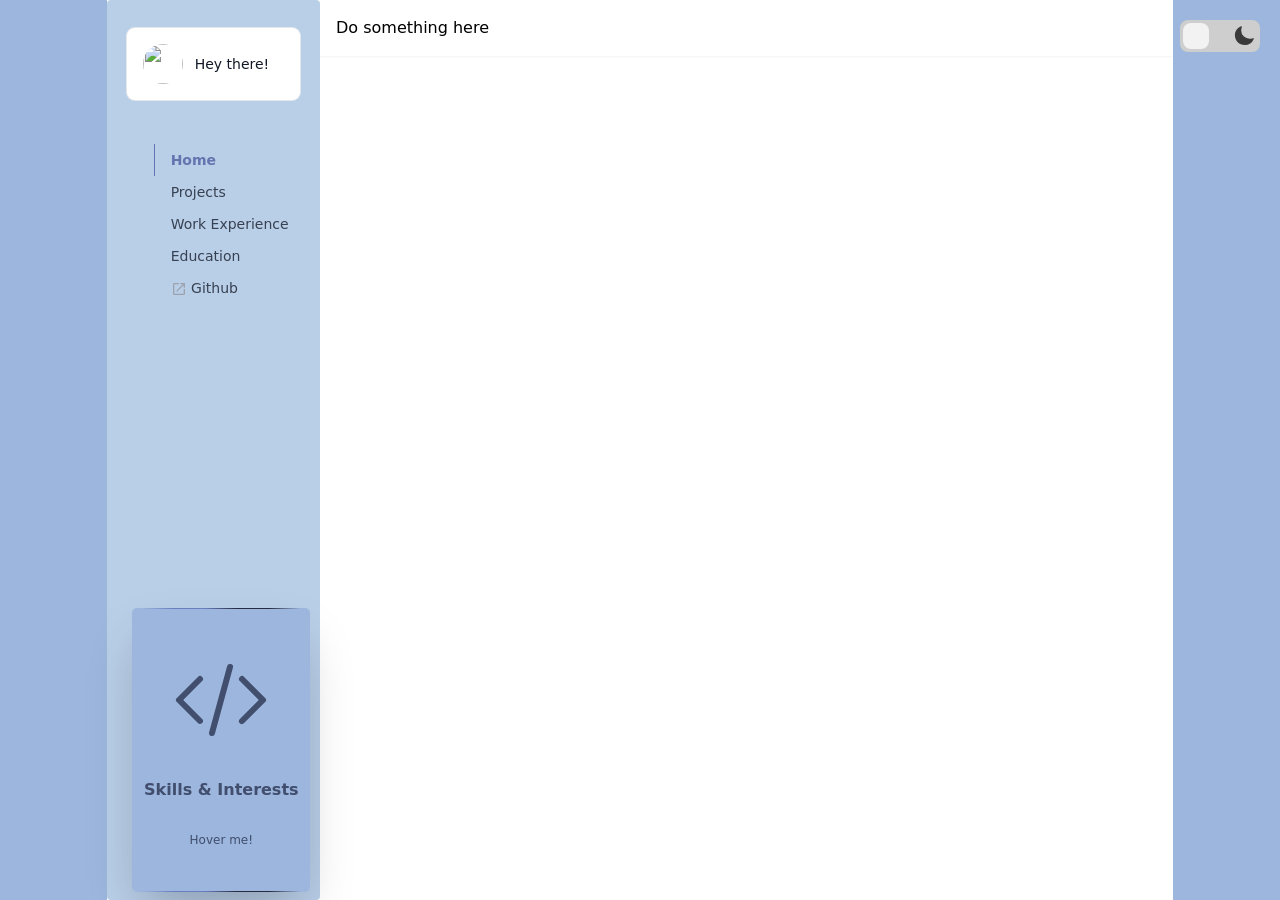
==== commit 2d989a6f: "installed color mode" ====
--- a/docs/index.html
+++ b/docs/index.html
@@ -38,15 +38,15 @@
 <style>.icon[data-v-d7f9080e]{display:inline-block;vertical-align:middle}</style>
 <style>/*! tailwindcss v3.4.1 | MIT License | https://tailwindcss.com*/*,:after,:before{border-color:rgb(var(--color-gray-200)/1);border-style:solid;border-width:0;box-sizing:border-box}:after,:before{--tw-content:""}:host,html{line-height:1.5;-webkit-text-size-adjust:100%;font-family:ui-sans-serif,system-ui,sans-serif,Apple Color Emoji,Segoe UI Emoji,Segoe UI Symbol,Noto Color Emoji;font-feature-settings:normal;font-variation-settings:normal;-moz-tab-size:4;-o-tab-size:4;tab-size:4;-webkit-tap-highlight-color:transparent}body{line-height:inherit;margin:0}hr{border-top-width:1px;color:inherit;height:0}abbr:where([title]){-webkit-text-decoration:underline dotted;text-decoration:underline dotted}h1,h2,h3,h4,h5,h6{font-size:inherit;font-weight:inherit}a{color:inherit;text-decoration:inherit}b,strong{font-weight:bolder}code,kbd,pre,samp{font-family:ui-monospace,SFMono-Regular,Menlo,Monaco,Consolas,Liberation Mono,Courier New,monospace;font-feature-settings:normal;font-size:1em;font-variation-settings:normal}small{font-size:80%}sub,sup{font-size:75%;line-height:0;position:relative;vertical-align:baseline}sub{bottom:-.25em}sup{top:-.5em}table{border-collapse:collapse;border-color:inherit;text-indent:0}button,input,optgroup,select,textarea{color:inherit;font-family:inherit;font-feature-settings:inherit;font-size:100%;font-variation-settings:inherit;font-weight:inherit;line-height:inherit;margin:0;padding:0}button,select{text-transform:none}[type=button],[type=reset],[type=submit],button{-webkit-appearance:button;background-color:transparent;background-image:none}:-moz-focusring{outline:auto}:-moz-ui-invalid{box-shadow:none}progress{vertical-align:baseline}::-webkit-inner-spin-button,::-webkit-outer-spin-button{height:auto}[type=search]{-webkit-appearance:textfield;outline-offset:-2px}::-webkit-search-decoration{-webkit-appearance:none}::-webkit-file-upload-button{-webkit-appearance:button;font:inherit}summary{display:list-item}blockquote,dd,dl,figure,h1,h2,h3,h4,h5,h6,hr,p,pre{margin:0}fieldset{margin:0}fieldset,legend{padding:0}menu,ol,ul{list-style:none;margin:0;padding:0}dialog{padding:0}textarea{resize:vertical}input::-moz-placeholder,textarea::-moz-placeholder{color:rgb(var(--color-gray-400)/1);opacity:1}input::placeholder,textarea::placeholder{color:rgb(var(--color-gray-400)/1);opacity:1}[role=button],button{cursor:pointer}:disabled{cursor:default}audio,canvas,embed,iframe,img,object,svg,video{display:block;vertical-align:middle}img,video{height:auto;max-width:100%}[hidden]{display:none}*,:after,:before{--tw-border-spacing-x:0;--tw-border-spacing-y:0;--tw-translate-x:0;--tw-translate-y:0;--tw-rotate:0;--tw-skew-x:0;--tw-skew-y:0;--tw-scale-x:1;--tw-scale-y:1;--tw-pan-x: ;--tw-pan-y: ;--tw-pinch-zoom: ;--tw-scroll-snap-strictness:proximity;--tw-gradient-from-position: ;--tw-gradient-via-position: ;--tw-gradient-to-position: ;--tw-ordinal: ;--tw-slashed-zero: ;--tw-numeric-figure: ;--tw-numeric-spacing: ;--tw-numeric-fraction: ;--tw-ring-inset: ;--tw-ring-offset-width:0px;--tw-ring-offset-color:#fff;--tw-ring-color:rgba(59,130,246,.5);--tw-ring-offset-shadow:0 0 #0000;--tw-ring-shadow:0 0 #0000;--tw-shadow:0 0 #0000;--tw-shadow-colored:0 0 #0000;--tw-blur: ;--tw-brightness: ;--tw-contrast: ;--tw-grayscale: ;--tw-hue-rotate: ;--tw-invert: ;--tw-saturate: ;--tw-sepia: ;--tw-drop-shadow: ;--tw-backdrop-blur: ;--tw-backdrop-brightness: ;--tw-backdrop-contrast: ;--tw-backdrop-grayscale: ;--tw-backdrop-hue-rotate: ;--tw-backdrop-invert: ;--tw-backdrop-opacity: ;--tw-backdrop-saturate: ;--tw-backdrop-sepia: }::backdrop{--tw-border-spacing-x:0;--tw-border-spacing-y:0;--tw-translate-x:0;--tw-translate-y:0;--tw-rotate:0;--tw-skew-x:0;--tw-skew-y:0;--tw-scale-x:1;--tw-scale-y:1;--tw-pan-x: ;--tw-pan-y: ;--tw-pinch-zoom: ;--tw-scroll-snap-strictness:proximity;--tw-gradient-from-position: ;--tw-gradient-via-position: ;--tw-gradient-to-position: ;--tw-ordinal: ;--tw-slashed-zero: ;--tw-numeric-figure: ;--tw-numeric-spacing: ;--tw-numeric-fraction: ;--tw-ring-inset: ;--tw-ring-offset-width:0px;--tw-ring-offset-color:#fff;--tw-ring-color:rgba(59,130,246,.5);--tw-ring-offset-shadow:0 0 #0000;--tw-ring-shadow:0 0 #0000;--tw-shadow:0 0 #0000;--tw-shadow-colored:0 0 #0000;--tw-blur: ;--tw-brightness: ;--tw-contrast: ;--tw-grayscale: ;--tw-hue-rotate: ;--tw-invert: ;--tw-saturate: ;--tw-sepia: ;--tw-drop-shadow: ;--tw-backdrop-blur: ;--tw-backdrop-brightness: ;--tw-backdrop-contrast: ;--tw-backdrop-grayscale: ;--tw-backdrop-hue-rotate: ;--tw-backdrop-invert: ;--tw-backdrop-opacity: ;--tw-backdrop-saturate: ;--tw-backdrop-sepia: }.container{width:100%}@media (min-width:640px){.container{max-width:640px}}@media (min-width:768px){.container{max-width:768px}}@media (min-width:1024px){.container{max-width:1024px}}@media (min-width:1280px){.container{max-width:1280px}}@media (min-width:1536px){.container{max-width:1536px}}.form-input,.form-multiselect,.form-select,.form-textarea{-webkit-appearance:none;-moz-appearance:none;appearance:none;background-color:#fff;border-color:rgb(var(--color-gray-500)/var(--tw-border-opacity,1));border-radius:0;border-width:1px;font-size:1rem;line-height:1.5rem;padding:.5rem .75rem;--tw-shadow:0 0 #0000}.form-input:focus,.form-multiselect:focus,.form-select:focus,.form-textarea:focus{outline:2px solid transparent;outline-offset:2px;--tw-ring-inset:var(--tw-empty,/*!*/ /*!*/);--tw-ring-offset-width:0px;--tw-ring-offset-color:#fff;--tw-ring-color:#2563eb;--tw-ring-offset-shadow:var(--tw-ring-inset) 0 0 0 var(--tw-ring-offset-width) var(--tw-ring-offset-color);--tw-ring-shadow:var(--tw-ring-inset) 0 0 0 calc(1px + var(--tw-ring-offset-width)) var(--tw-ring-color);border-color:#2563eb;box-shadow:/*!*/ /*!*/ 0 0 0 0 #fff,/*!*/ /*!*/ 0 0 0 1px #2563eb,var(--tw-shadow);box-shadow:var(--tw-ring-offset-shadow),var(--tw-ring-shadow),var(--tw-shadow)}.form-input::-moz-placeholder,.form-textarea::-moz-placeholder{color:rgb(var(--color-gray-500)/1);color:rgb(var(--color-gray-500)/var(--tw-text-opacity,1));opacity:1}.form-input::placeholder,.form-textarea::placeholder{color:rgb(var(--color-gray-500)/1);color:rgb(var(--color-gray-500)/var(--tw-text-opacity,1));opacity:1}.form-input::-webkit-datetime-edit-fields-wrapper{padding:0}.form-input::-webkit-date-and-time-value{min-height:1.5em;text-align:inherit}.form-input::-webkit-datetime-edit{display:inline-flex}.form-input::-webkit-datetime-edit,.form-input::-webkit-datetime-edit-day-field,.form-input::-webkit-datetime-edit-hour-field,.form-input::-webkit-datetime-edit-meridiem-field,.form-input::-webkit-datetime-edit-millisecond-field,.form-input::-webkit-datetime-edit-minute-field,.form-input::-webkit-datetime-edit-month-field,.form-input::-webkit-datetime-edit-second-field,.form-input::-webkit-datetime-edit-year-field{padding-bottom:0;padding-top:0}.form-select{background-image:url("data:image/svg+xml;charset=utf-8,%3Csvg xmlns='http://www.w3.org/2000/svg' fill='none' viewBox='0 0 20 20'%3E%3Cpath stroke='rgb(var(--color-gray-500) / var(--tw-stroke-opacity, 1))' stroke-linecap='round' stroke-linejoin='round' stroke-width='1.5' d='m6 8 4 4 4-4'/%3E%3C/svg%3E");background-position:right .5rem center;background-repeat:no-repeat;background-size:1.5em 1.5em;padding-right:2.5rem;-webkit-print-color-adjust:exact;print-color-adjust:exact}.form-select:where([size]:not([size="1"])){background-image:none;background-position:0 0;background-repeat:unset;background-size:initial;padding-right:.75rem;-webkit-print-color-adjust:unset;print-color-adjust:unset}.form-checkbox,.form-radio{-webkit-appearance:none;-moz-appearance:none;appearance:none;background-color:#fff;background-origin:border-box;border-color:rgb(var(--color-gray-500)/var(--tw-border-opacity,1));border-width:1px;color:#2563eb;display:inline-block;flex-shrink:0;height:1rem;padding:0;-webkit-print-color-adjust:exact;print-color-adjust:exact;-webkit-user-select:none;-moz-user-select:none;user-select:none;vertical-align:middle;width:1rem;--tw-shadow:0 0 #0000}.form-checkbox{border-radius:0}.form-radio{border-radius:100%}.form-checkbox:focus,.form-radio:focus{outline:2px solid transparent;outline-offset:2px;--tw-ring-inset:var(--tw-empty,/*!*/ /*!*/);--tw-ring-offset-width:2px;--tw-ring-offset-color:#fff;--tw-ring-color:#2563eb;--tw-ring-offset-shadow:var(--tw-ring-inset) 0 0 0 var(--tw-ring-offset-width) var(--tw-ring-offset-color);--tw-ring-shadow:var(--tw-ring-inset) 0 0 0 calc(2px + var(--tw-ring-offset-width)) var(--tw-ring-color);box-shadow:/*!*/ /*!*/ 0 0 0 2px #fff,/*!*/ /*!*/ 0 0 0 4px #2563eb,var(--tw-shadow);box-shadow:var(--tw-ring-offset-shadow),var(--tw-ring-shadow),var(--tw-shadow)}.form-checkbox:checked,.form-radio:checked{background-color:currentColor;background-position:50%;background-repeat:no-repeat;background-size:100% 100%;border-color:transparent}.form-checkbox:checked{background-image:url("data:image/svg+xml;charset=utf-8,%3Csvg xmlns='http://www.w3.org/2000/svg' fill='%23fff' viewBox='0 0 16 16'%3E%3Cpath d='M12.207 4.793a1 1 0 0 1 0 1.414l-5 5a1 1 0 0 1-1.414 0l-2-2a1 1 0 0 1 1.414-1.414L6.5 9.086l4.293-4.293a1 1 0 0 1 1.414 0'/%3E%3C/svg%3E")}@media (forced-colors:active) {.form-checkbox:checked{-webkit-appearance:auto;-moz-appearance:auto;appearance:auto}}.form-radio:checked{background-image:url("data:image/svg+xml;charset=utf-8,%3Csvg xmlns='http://www.w3.org/2000/svg' fill='%23fff' viewBox='0 0 16 16'%3E%3Ccircle cx='8' cy='8' r='3'/%3E%3C/svg%3E")}@media (forced-colors:active) {.form-radio:checked{-webkit-appearance:auto;-moz-appearance:auto;appearance:auto}}.form-checkbox:checked:focus,.form-checkbox:checked:hover,.form-radio:checked:focus,.form-radio:checked:hover{background-color:currentColor;border-color:transparent}.form-checkbox:indeterminate{background-color:currentColor;background-image:url("data:image/svg+xml;charset=utf-8,%3Csvg xmlns='http://www.w3.org/2000/svg' fill='none' viewBox='0 0 16 16'%3E%3Cpath stroke='%23fff' stroke-linecap='round' stroke-linejoin='round' stroke-width='2' d='M4 8h8'/%3E%3C/svg%3E");background-position:50%;background-repeat:no-repeat;background-size:100% 100%;border-color:transparent}@media (forced-colors:active) {.form-checkbox:indeterminate{-webkit-appearance:auto;-moz-appearance:auto;appearance:auto}}.form-checkbox:indeterminate:focus,.form-checkbox:indeterminate:hover{background-color:currentColor;border-color:transparent}.i-heroicons-arrow-path-20-solid{-webkit-mask-image:url("data:image/svg+xml;charset=utf-8,%3Csvg xmlns='http://www.w3.org/2000/svg' width='20' height='20'%3E%3Cpath fill-rule='evenodd' d='M15.312 11.424a5.5 5.5 0 0 1-9.201 2.466l-.312-.311h2.433a.75.75 0 0 0 0-1.5H3.989a.75.75 0 0 0-.75.75v4.242a.75.75 0 0 0 1.5 0v-2.43l.31.31a7 7 0 0 0 11.712-3.138.75.75 0 0 0-1.449-.39m1.23-3.723a.75.75 0 0 0 .219-.53V2.929a.75.75 0 0 0-1.5 0V5.36l-.31-.31A7 7 0 0 0 3.239 8.188a.75.75 0 1 0 1.448.389A5.5 5.5 0 0 1 13.89 6.11l.311.31h-2.432a.75.75 0 0 0 0 1.5h4.243a.75.75 0 0 0 .53-.219' clip-rule='evenodd'/%3E%3C/svg%3E");-webkit-mask-image:var(--svg);mask-image:url("data:image/svg+xml;charset=utf-8,%3Csvg xmlns='http://www.w3.org/2000/svg' width='20' height='20'%3E%3Cpath fill-rule='evenodd' d='M15.312 11.424a5.5 5.5 0 0 1-9.201 2.466l-.312-.311h2.433a.75.75 0 0 0 0-1.5H3.989a.75.75 0 0 0-.75.75v4.242a.75.75 0 0 0 1.5 0v-2.43l.31.31a7 7 0 0 0 11.712-3.138.75.75 0 0 0-1.449-.39m1.23-3.723a.75.75 0 0 0 .219-.53V2.929a.75.75 0 0 0-1.5 0V5.36l-.31-.31A7 7 0 0 0 3.239 8.188a.75.75 0 1 0 1.448.389A5.5 5.5 0 0 1 13.89 6.11l.311.31h-2.432a.75.75 0 0 0 0 1.5h4.243a.75.75 0 0 0 .53-.219' clip-rule='evenodd'/%3E%3C/svg%3E");mask-image:var(--svg);--svg:url("data:image/svg+xml;charset=utf-8,%3Csvg xmlns='http://www.w3.org/2000/svg' width='20' height='20'%3E%3Cpath fill-rule='evenodd' d='M15.312 11.424a5.5 5.5 0 0 1-9.201 2.466l-.312-.311h2.433a.75.75 0 0 0 0-1.5H3.989a.75.75 0 0 0-.75.75v4.242a.75.75 0 0 0 1.5 0v-2.43l.31.31a7 7 0 0 0 11.712-3.138.75.75 0 0 0-1.449-.39m1.23-3.723a.75.75 0 0 0 .219-.53V2.929a.75.75 0 0 0-1.5 0V5.36l-.31-.31A7 7 0 0 0 3.239 8.188a.75.75 0 1 0 1.448.389A5.5 5.5 0 0 1 13.89 6.11l.311.31h-2.432a.75.75 0 0 0 0 1.5h4.243a.75.75 0 0 0 .53-.219' clip-rule='evenodd'/%3E%3C/svg%3E")}.i-heroicons-arrow-path-20-solid,.i-heroicons-arrows-up-down-20-solid{background-color:currentColor;display:inline-block;height:1em;-webkit-mask-repeat:no-repeat;mask-repeat:no-repeat;-webkit-mask-size:100% 100%;mask-size:100% 100%;width:1em}.i-heroicons-arrows-up-down-20-solid{-webkit-mask-image:url("data:image/svg+xml;charset=utf-8,%3Csvg xmlns='http://www.w3.org/2000/svg' width='20' height='20'%3E%3Cpath fill-rule='evenodd' d='M2.24 6.8a.75.75 0 0 0 1.06-.04l1.95-2.1v8.59a.75.75 0 0 0 1.5 0V4.66l1.95 2.1a.75.75 0 1 0 1.1-1.02l-3.25-3.5a.75.75 0 0 0-1.1 0L2.2 5.74a.75.75 0 0 0 .04 1.06m8 6.4a.75.75 0 0 0-.04 1.06l3.25 3.5a.75.75 0 0 0 1.1 0l3.25-3.5a.75.75 0 1 0-1.1-1.02l-1.95 2.1V6.75a.75.75 0 0 0-1.5 0v8.59l-1.95-2.1a.75.75 0 0 0-1.06-.04' clip-rule='evenodd'/%3E%3C/svg%3E");-webkit-mask-image:var(--svg);mask-image:url("data:image/svg+xml;charset=utf-8,%3Csvg xmlns='http://www.w3.org/2000/svg' width='20' height='20'%3E%3Cpath fill-rule='evenodd' d='M2.24 6.8a.75.75 0 0 0 1.06-.04l1.95-2.1v8.59a.75.75 0 0 0 1.5 0V4.66l1.95 2.1a.75.75 0 1 0 1.1-1.02l-3.25-3.5a.75.75 0 0 0-1.1 0L2.2 5.74a.75.75 0 0 0 .04 1.06m8 6.4a.75.75 0 0 0-.04 1.06l3.25 3.5a.75.75 0 0 0 1.1 0l3.25-3.5a.75.75 0 1 0-1.1-1.02l-1.95 2.1V6.75a.75.75 0 0 0-1.5 0v8.59l-1.95-2.1a.75.75 0 0 0-1.06-.04' clip-rule='evenodd'/%3E%3C/svg%3E");mask-image:var(--svg);--svg:url("data:image/svg+xml;charset=utf-8,%3Csvg xmlns='http://www.w3.org/2000/svg' width='20' height='20'%3E%3Cpath fill-rule='evenodd' d='M2.24 6.8a.75.75 0 0 0 1.06-.04l1.95-2.1v8.59a.75.75 0 0 0 1.5 0V4.66l1.95 2.1a.75.75 0 1 0 1.1-1.02l-3.25-3.5a.75.75 0 0 0-1.1 0L2.2 5.74a.75.75 0 0 0 .04 1.06m8 6.4a.75.75 0 0 0-.04 1.06l3.25 3.5a.75.75 0 0 0 1.1 0l3.25-3.5a.75.75 0 1 0-1.1-1.02l-1.95 2.1V6.75a.75.75 0 0 0-1.5 0v8.59l-1.95-2.1a.75.75 0 0 0-1.06-.04' clip-rule='evenodd'/%3E%3C/svg%3E")}.i-heroicons-bars-arrow-down-20-solid{-webkit-mask-image:url("data:image/svg+xml;charset=utf-8,%3Csvg xmlns='http://www.w3.org/2000/svg' width='20' height='20'%3E%3Cpath fill-rule='evenodd' d='M2 3.75A.75.75 0 0 1 2.75 3h11.5a.75.75 0 0 1 0 1.5H2.75A.75.75 0 0 1 2 3.75M2 7.5a.75.75 0 0 1 .75-.75h7.508a.75.75 0 0 1 0 1.5H2.75A.75.75 0 0 1 2 7.5M14 7a.75.75 0 0 1 .75.75v6.59l1.95-2.1a.75.75 0 1 1 1.1 1.02l-3.25 3.5a.75.75 0 0 1-1.1 0l-3.25-3.5a.75.75 0 1 1 1.1-1.02l1.95 2.1V7.75A.75.75 0 0 1 14 7M2 11.25a.75.75 0 0 1 .75-.75h4.562a.75.75 0 0 1 0 1.5H2.75a.75.75 0 0 1-.75-.75' clip-rule='evenodd'/%3E%3C/svg%3E");-webkit-mask-image:var(--svg);mask-image:url("data:image/svg+xml;charset=utf-8,%3Csvg xmlns='http://www.w3.org/2000/svg' width='20' height='20'%3E%3Cpath fill-rule='evenodd' d='M2 3.75A.75.75 0 0 1 2.75 3h11.5a.75.75 0 0 1 0 1.5H2.75A.75.75 0 0 1 2 3.75M2 7.5a.75.75 0 0 1 .75-.75h7.508a.75.75 0 0 1 0 1.5H2.75A.75.75 0 0 1 2 7.5M14 7a.75.75 0 0 1 .75.75v6.59l1.95-2.1a.75.75 0 1 1 1.1 1.02l-3.25 3.5a.75.75 0 0 1-1.1 0l-3.25-3.5a.75.75 0 1 1 1.1-1.02l1.95 2.1V7.75A.75.75 0 0 1 14 7M2 11.25a.75.75 0 0 1 .75-.75h4.562a.75.75 0 0 1 0 1.5H2.75a.75.75 0 0 1-.75-.75' clip-rule='evenodd'/%3E%3C/svg%3E");mask-image:var(--svg);--svg:url("data:image/svg+xml;charset=utf-8,%3Csvg xmlns='http://www.w3.org/2000/svg' width='20' height='20'%3E%3Cpath fill-rule='evenodd' d='M2 3.75A.75.75 0 0 1 2.75 3h11.5a.75.75 0 0 1 0 1.5H2.75A.75.75 0 0 1 2 3.75M2 7.5a.75.75 0 0 1 .75-.75h7.508a.75.75 0 0 1 0 1.5H2.75A.75.75 0 0 1 2 7.5M14 7a.75.75 0 0 1 .75.75v6.59l1.95-2.1a.75.75 0 1 1 1.1 1.02l-3.25 3.5a.75.75 0 0 1-1.1 0l-3.25-3.5a.75.75 0 1 1 1.1-1.02l1.95 2.1V7.75A.75.75 0 0 1 14 7M2 11.25a.75.75 0 0 1 .75-.75h4.562a.75.75 0 0 1 0 1.5H2.75a.75.75 0 0 1-.75-.75' clip-rule='evenodd'/%3E%3C/svg%3E")}.i-heroicons-bars-arrow-down-20-solid,.i-heroicons-bars-arrow-up-20-solid{background-color:currentColor;display:inline-block;height:1em;-webkit-mask-repeat:no-repeat;mask-repeat:no-repeat;-webkit-mask-size:100% 100%;mask-size:100% 100%;width:1em}.i-heroicons-bars-arrow-up-20-solid{-webkit-mask-image:url("data:image/svg+xml;charset=utf-8,%3Csvg xmlns='http://www.w3.org/2000/svg' width='20' height='20'%3E%3Cpath fill-rule='evenodd' d='M2 3.75A.75.75 0 0 1 2.75 3h11.5a.75.75 0 0 1 0 1.5H2.75A.75.75 0 0 1 2 3.75M2 7.5a.75.75 0 0 1 .75-.75h6.365a.75.75 0 0 1 0 1.5H2.75A.75.75 0 0 1 2 7.5M14 7a.75.75 0 0 1 .55.24l3.25 3.5a.75.75 0 1 1-1.1 1.02l-1.95-2.1v6.59a.75.75 0 0 1-1.5 0V9.66l-1.95 2.1a.75.75 0 1 1-1.1-1.02l3.25-3.5A.75.75 0 0 1 14 7M2 11.25a.75.75 0 0 1 .75-.75H7A.75.75 0 0 1 7 12H2.75a.75.75 0 0 1-.75-.75' clip-rule='evenodd'/%3E%3C/svg%3E");-webkit-mask-image:var(--svg);mask-image:url("data:image/svg+xml;charset=utf-8,%3Csvg xmlns='http://www.w3.org/2000/svg' width='20' height='20'%3E%3Cpath fill-rule='evenodd' d='M2 3.75A.75.75 0 0 1 2.75 3h11.5a.75.75 0 0 1 0 1.5H2.75A.75.75 0 0 1 2 3.75M2 7.5a.75.75 0 0 1 .75-.75h6.365a.75.75 0 0 1 0 1.5H2.75A.75.75 0 0 1 2 7.5M14 7a.75.75 0 0 1 .55.24l3.25 3.5a.75.75 0 1 1-1.1 1.02l-1.95-2.1v6.59a.75.75 0 0 1-1.5 0V9.66l-1.95 2.1a.75.75 0 1 1-1.1-1.02l3.25-3.5A.75.75 0 0 1 14 7M2 11.25a.75.75 0 0 1 .75-.75H7A.75.75 0 0 1 7 12H2.75a.75.75 0 0 1-.75-.75' clip-rule='evenodd'/%3E%3C/svg%3E");mask-image:var(--svg);--svg:url("data:image/svg+xml;charset=utf-8,%3Csvg xmlns='http://www.w3.org/2000/svg' width='20' height='20'%3E%3Cpath fill-rule='evenodd' d='M2 3.75A.75.75 0 0 1 2.75 3h11.5a.75.75 0 0 1 0 1.5H2.75A.75.75 0 0 1 2 3.75M2 7.5a.75.75 0 0 1 .75-.75h6.365a.75.75 0 0 1 0 1.5H2.75A.75.75 0 0 1 2 7.5M14 7a.75.75 0 0 1 .55.24l3.25 3.5a.75.75 0 1 1-1.1 1.02l-1.95-2.1v6.59a.75.75 0 0 1-1.5 0V9.66l-1.95 2.1a.75.75 0 1 1-1.1-1.02l3.25-3.5A.75.75 0 0 1 14 7M2 11.25a.75.75 0 0 1 .75-.75H7A.75.75 0 0 1 7 12H2.75a.75.75 0 0 1-.75-.75' clip-rule='evenodd'/%3E%3C/svg%3E")}.i-heroicons-check-20-solid{-webkit-mask-image:url("data:image/svg+xml;charset=utf-8,%3Csvg xmlns='http://www.w3.org/2000/svg' width='20' height='20'%3E%3Cpath fill-rule='evenodd' d='M16.705 4.153a.75.75 0 0 1 .142 1.052l-8 10.5a.75.75 0 0 1-1.127.075l-4.5-4.5a.75.75 0 0 1 1.06-1.06l3.894 3.893 7.48-9.817a.75.75 0 0 1 1.05-.143' clip-rule='evenodd'/%3E%3C/svg%3E");-webkit-mask-image:var(--svg);mask-image:url("data:image/svg+xml;charset=utf-8,%3Csvg xmlns='http://www.w3.org/2000/svg' width='20' height='20'%3E%3Cpath fill-rule='evenodd' d='M16.705 4.153a.75.75 0 0 1 .142 1.052l-8 10.5a.75.75 0 0 1-1.127.075l-4.5-4.5a.75.75 0 0 1 1.06-1.06l3.894 3.893 7.48-9.817a.75.75 0 0 1 1.05-.143' clip-rule='evenodd'/%3E%3C/svg%3E");mask-image:var(--svg);--svg:url("data:image/svg+xml;charset=utf-8,%3Csvg xmlns='http://www.w3.org/2000/svg' width='20' height='20'%3E%3Cpath fill-rule='evenodd' d='M16.705 4.153a.75.75 0 0 1 .142 1.052l-8 10.5a.75.75 0 0 1-1.127.075l-4.5-4.5a.75.75 0 0 1 1.06-1.06l3.894 3.893 7.48-9.817a.75.75 0 0 1 1.05-.143' clip-rule='evenodd'/%3E%3C/svg%3E")}.i-heroicons-check-20-solid,.i-heroicons-chevron-double-left-20-solid{background-color:currentColor;display:inline-block;height:1em;-webkit-mask-repeat:no-repeat;mask-repeat:no-repeat;-webkit-mask-size:100% 100%;mask-size:100% 100%;width:1em}.i-heroicons-chevron-double-left-20-solid{-webkit-mask-image:url("data:image/svg+xml;charset=utf-8,%3Csvg xmlns='http://www.w3.org/2000/svg' width='20' height='20'%3E%3Cpath fill-rule='evenodd' d='M4.72 9.47a.75.75 0 0 0 0 1.06l4.25 4.25a.75.75 0 1 0 1.06-1.06L6.31 10l3.72-3.72a.75.75 0 1 0-1.06-1.06zm9.25-4.25L9.72 9.47a.75.75 0 0 0 0 1.06l4.25 4.25a.75.75 0 1 0 1.06-1.06L11.31 10l3.72-3.72a.75.75 0 0 0-1.06-1.06' clip-rule='evenodd'/%3E%3C/svg%3E");-webkit-mask-image:var(--svg);mask-image:url("data:image/svg+xml;charset=utf-8,%3Csvg xmlns='http://www.w3.org/2000/svg' width='20' height='20'%3E%3Cpath fill-rule='evenodd' d='M4.72 9.47a.75.75 0 0 0 0 1.06l4.25 4.25a.75.75 0 1 0 1.06-1.06L6.31 10l3.72-3.72a.75.75 0 1 0-1.06-1.06zm9.25-4.25L9.72 9.47a.75.75 0 0 0 0 1.06l4.25 4.25a.75.75 0 1 0 1.06-1.06L11.31 10l3.72-3.72a.75.75 0 0 0-1.06-1.06' clip-rule='evenodd'/%3E%3C/svg%3E");mask-image:var(--svg);--svg:url("data:image/svg+xml;charset=utf-8,%3Csvg xmlns='http://www.w3.org/2000/svg' width='20' height='20'%3E%3Cpath fill-rule='evenodd' d='M4.72 9.47a.75.75 0 0 0 0 1.06l4.25 4.25a.75.75 0 1 0 1.06-1.06L6.31 10l3.72-3.72a.75.75 0 1 0-1.06-1.06zm9.25-4.25L9.72 9.47a.75.75 0 0 0 0 1.06l4.25 4.25a.75.75 0 1 0 1.06-1.06L11.31 10l3.72-3.72a.75.75 0 0 0-1.06-1.06' clip-rule='evenodd'/%3E%3C/svg%3E")}.i-heroicons-chevron-double-right-20-solid{-webkit-mask-image:url("data:image/svg+xml;charset=utf-8,%3Csvg xmlns='http://www.w3.org/2000/svg' width='20' height='20'%3E%3Cpath fill-rule='evenodd' d='M15.28 9.47a.75.75 0 0 1 0 1.06l-4.25 4.25a.75.75 0 1 1-1.06-1.06L13.69 10 9.97 6.28a.75.75 0 0 1 1.06-1.06zM6.03 5.22l4.25 4.25a.75.75 0 0 1 0 1.06l-4.25 4.25a.75.75 0 0 1-1.06-1.06L8.69 10 4.97 6.28a.75.75 0 0 1 1.06-1.06' clip-rule='evenodd'/%3E%3C/svg%3E");-webkit-mask-image:var(--svg);mask-image:url("data:image/svg+xml;charset=utf-8,%3Csvg xmlns='http://www.w3.org/2000/svg' width='20' height='20'%3E%3Cpath fill-rule='evenodd' d='M15.28 9.47a.75.75 0 0 1 0 1.06l-4.25 4.25a.75.75 0 1 1-1.06-1.06L13.69 10 9.97 6.28a.75.75 0 0 1 1.06-1.06zM6.03 5.22l4.25 4.25a.75.75 0 0 1 0 1.06l-4.25 4.25a.75.75 0 0 1-1.06-1.06L8.69 10 4.97 6.28a.75.75 0 0 1 1.06-1.06' clip-rule='evenodd'/%3E%3C/svg%3E");mask-image:var(--svg);--svg:url("data:image/svg+xml;charset=utf-8,%3Csvg xmlns='http://www.w3.org/2000/svg' width='20' height='20'%3E%3Cpath fill-rule='evenodd' d='M15.28 9.47a.75.75 0 0 1 0 1.06l-4.25 4.25a.75.75 0 1 1-1.06-1.06L13.69 10 9.97 6.28a.75.75 0 0 1 1.06-1.06zM6.03 5.22l4.25 4.25a.75.75 0 0 1 0 1.06l-4.25 4.25a.75.75 0 0 1-1.06-1.06L8.69 10 4.97 6.28a.75.75 0 0 1 1.06-1.06' clip-rule='evenodd'/%3E%3C/svg%3E")}.i-heroicons-chevron-double-right-20-solid,.i-heroicons-chevron-down-20-solid{background-color:currentColor;display:inline-block;height:1em;-webkit-mask-repeat:no-repeat;mask-repeat:no-repeat;-webkit-mask-size:100% 100%;mask-size:100% 100%;width:1em}.i-heroicons-chevron-down-20-solid{-webkit-mask-image:url("data:image/svg+xml;charset=utf-8,%3Csvg xmlns='http://www.w3.org/2000/svg' width='20' height='20'%3E%3Cpath fill-rule='evenodd' d='M5.22 8.22a.75.75 0 0 1 1.06 0L10 11.94l3.72-3.72a.75.75 0 1 1 1.06 1.06l-4.25 4.25a.75.75 0 0 1-1.06 0L5.22 9.28a.75.75 0 0 1 0-1.06' clip-rule='evenodd'/%3E%3C/svg%3E");-webkit-mask-image:var(--svg);mask-image:url("data:image/svg+xml;charset=utf-8,%3Csvg xmlns='http://www.w3.org/2000/svg' width='20' height='20'%3E%3Cpath fill-rule='evenodd' d='M5.22 8.22a.75.75 0 0 1 1.06 0L10 11.94l3.72-3.72a.75.75 0 1 1 1.06 1.06l-4.25 4.25a.75.75 0 0 1-1.06 0L5.22 9.28a.75.75 0 0 1 0-1.06' clip-rule='evenodd'/%3E%3C/svg%3E");mask-image:var(--svg);--svg:url("data:image/svg+xml;charset=utf-8,%3Csvg xmlns='http://www.w3.org/2000/svg' width='20' height='20'%3E%3Cpath fill-rule='evenodd' d='M5.22 8.22a.75.75 0 0 1 1.06 0L10 11.94l3.72-3.72a.75.75 0 1 1 1.06 1.06l-4.25 4.25a.75.75 0 0 1-1.06 0L5.22 9.28a.75.75 0 0 1 0-1.06' clip-rule='evenodd'/%3E%3C/svg%3E")}.i-heroicons-chevron-left-20-solid{-webkit-mask-image:url("data:image/svg+xml;charset=utf-8,%3Csvg xmlns='http://www.w3.org/2000/svg' width='20' height='20'%3E%3Cpath fill-rule='evenodd' d='M11.78 5.22a.75.75 0 0 1 0 1.06L8.06 10l3.72 3.72a.75.75 0 1 1-1.06 1.06l-4.25-4.25a.75.75 0 0 1 0-1.06l4.25-4.25a.75.75 0 0 1 1.06 0' clip-rule='evenodd'/%3E%3C/svg%3E");-webkit-mask-image:var(--svg);mask-image:url("data:image/svg+xml;charset=utf-8,%3Csvg xmlns='http://www.w3.org/2000/svg' width='20' height='20'%3E%3Cpath fill-rule='evenodd' d='M11.78 5.22a.75.75 0 0 1 0 1.06L8.06 10l3.72 3.72a.75.75 0 1 1-1.06 1.06l-4.25-4.25a.75.75 0 0 1 0-1.06l4.25-4.25a.75.75 0 0 1 1.06 0' clip-rule='evenodd'/%3E%3C/svg%3E");mask-image:var(--svg);--svg:url("data:image/svg+xml;charset=utf-8,%3Csvg xmlns='http://www.w3.org/2000/svg' width='20' height='20'%3E%3Cpath fill-rule='evenodd' d='M11.78 5.22a.75.75 0 0 1 0 1.06L8.06 10l3.72 3.72a.75.75 0 1 1-1.06 1.06l-4.25-4.25a.75.75 0 0 1 0-1.06l4.25-4.25a.75.75 0 0 1 1.06 0' clip-rule='evenodd'/%3E%3C/svg%3E")}.i-heroicons-chevron-left-20-solid,.i-heroicons-chevron-right-20-solid{background-color:currentColor;display:inline-block;height:1em;-webkit-mask-repeat:no-repeat;mask-repeat:no-repeat;-webkit-mask-size:100% 100%;mask-size:100% 100%;width:1em}.i-heroicons-chevron-right-20-solid{-webkit-mask-image:url("data:image/svg+xml;charset=utf-8,%3Csvg xmlns='http://www.w3.org/2000/svg' width='20' height='20'%3E%3Cpath fill-rule='evenodd' d='M8.22 5.22a.75.75 0 0 1 1.06 0l4.25 4.25a.75.75 0 0 1 0 1.06l-4.25 4.25a.75.75 0 0 1-1.06-1.06L11.94 10 8.22 6.28a.75.75 0 0 1 0-1.06' clip-rule='evenodd'/%3E%3C/svg%3E");-webkit-mask-image:var(--svg);mask-image:url("data:image/svg+xml;charset=utf-8,%3Csvg xmlns='http://www.w3.org/2000/svg' width='20' height='20'%3E%3Cpath fill-rule='evenodd' d='M8.22 5.22a.75.75 0 0 1 1.06 0l4.25 4.25a.75.75 0 0 1 0 1.06l-4.25 4.25a.75.75 0 0 1-1.06-1.06L11.94 10 8.22 6.28a.75.75 0 0 1 0-1.06' clip-rule='evenodd'/%3E%3C/svg%3E");mask-image:var(--svg);--svg:url("data:image/svg+xml;charset=utf-8,%3Csvg xmlns='http://www.w3.org/2000/svg' width='20' height='20'%3E%3Cpath fill-rule='evenodd' d='M8.22 5.22a.75.75 0 0 1 1.06 0l4.25 4.25a.75.75 0 0 1 0 1.06l-4.25 4.25a.75.75 0 0 1-1.06-1.06L11.94 10 8.22 6.28a.75.75 0 0 1 0-1.06' clip-rule='evenodd'/%3E%3C/svg%3E")}.i-heroicons-circle-stack-20-solid{-webkit-mask-image:url("data:image/svg+xml;charset=utf-8,%3Csvg xmlns='http://www.w3.org/2000/svg' width='20' height='20'%3E%3Cpath fill-rule='evenodd' d='M10 1c3.866 0 7 1.79 7 4s-3.134 4-7 4-7-1.79-7-4 3.134-4 7-4m5.694 8.13c.464-.264.91-.583 1.306-.952V10c0 2.21-3.134 4-7 4s-7-1.79-7-4V8.178a7 7 0 0 0 1.306.953C5.838 10.006 7.854 10.5 10 10.5s4.162-.494 5.694-1.37M3 13.179V15c0 2.21 3.134 4 7 4s7-1.79 7-4v-1.822a7 7 0 0 1-1.306.953C14.162 15.006 12.146 15.5 10 15.5s-4.162-.494-5.694-1.37A7 7 0 0 1 3 13.179' clip-rule='evenodd'/%3E%3C/svg%3E");-webkit-mask-image:var(--svg);mask-image:url("data:image/svg+xml;charset=utf-8,%3Csvg xmlns='http://www.w3.org/2000/svg' width='20' height='20'%3E%3Cpath fill-rule='evenodd' d='M10 1c3.866 0 7 1.79 7 4s-3.134 4-7 4-7-1.79-7-4 3.134-4 7-4m5.694 8.13c.464-.264.91-.583 1.306-.952V10c0 2.21-3.134 4-7 4s-7-1.79-7-4V8.178a7 7 0 0 0 1.306.953C5.838 10.006 7.854 10.5 10 10.5s4.162-.494 5.694-1.37M3 13.179V15c0 2.21 3.134 4 7 4s7-1.79 7-4v-1.822a7 7 0 0 1-1.306.953C14.162 15.006 12.146 15.5 10 15.5s-4.162-.494-5.694-1.37A7 7 0 0 1 3 13.179' clip-rule='evenodd'/%3E%3C/svg%3E");mask-image:var(--svg);--svg:url("data:image/svg+xml;charset=utf-8,%3Csvg xmlns='http://www.w3.org/2000/svg' width='20' height='20'%3E%3Cpath fill-rule='evenodd' d='M10 1c3.866 0 7 1.79 7 4s-3.134 4-7 4-7-1.79-7-4 3.134-4 7-4m5.694 8.13c.464-.264.91-.583 1.306-.952V10c0 2.21-3.134 4-7 4s-7-1.79-7-4V8.178a7 7 0 0 0 1.306.953C5.838 10.006 7.854 10.5 10 10.5s4.162-.494 5.694-1.37M3 13.179V15c0 2.21 3.134 4 7 4s7-1.79 7-4v-1.822a7 7 0 0 1-1.306.953C14.162 15.006 12.146 15.5 10 15.5s-4.162-.494-5.694-1.37A7 7 0 0 1 3 13.179' clip-rule='evenodd'/%3E%3C/svg%3E")}.i-heroicons-circle-stack-20-solid,.i-heroicons-code-bracket-solid{background-color:currentColor;display:inline-block;height:1em;-webkit-mask-repeat:no-repeat;mask-repeat:no-repeat;-webkit-mask-size:100% 100%;mask-size:100% 100%;width:1em}.i-heroicons-code-bracket-solid{-webkit-mask-image:url("data:image/svg+xml;charset=utf-8,%3Csvg xmlns='http://www.w3.org/2000/svg' width='24' height='24'%3E%3Cpath fill-rule='evenodd' d='M14.447 3.026a.75.75 0 0 1 .527.921l-4.5 16.5a.75.75 0 0 1-1.448-.394l4.5-16.5a.75.75 0 0 1 .921-.527M16.72 6.22a.75.75 0 0 1 1.06 0l5.25 5.25a.75.75 0 0 1 0 1.06l-5.25 5.25a.75.75 0 1 1-1.06-1.06L21.44 12l-4.72-4.72a.75.75 0 0 1 0-1.06m-9.44 0a.75.75 0 0 1 0 1.06L2.56 12l4.72 4.72a.75.75 0 0 1-1.06 1.06L.97 12.53a.75.75 0 0 1 0-1.06l5.25-5.25a.75.75 0 0 1 1.06 0' clip-rule='evenodd'/%3E%3C/svg%3E");-webkit-mask-image:var(--svg);mask-image:url("data:image/svg+xml;charset=utf-8,%3Csvg xmlns='http://www.w3.org/2000/svg' width='24' height='24'%3E%3Cpath fill-rule='evenodd' d='M14.447 3.026a.75.75 0 0 1 .527.921l-4.5 16.5a.75.75 0 0 1-1.448-.394l4.5-16.5a.75.75 0 0 1 .921-.527M16.72 6.22a.75.75 0 0 1 1.06 0l5.25 5.25a.75.75 0 0 1 0 1.06l-5.25 5.25a.75.75 0 1 1-1.06-1.06L21.44 12l-4.72-4.72a.75.75 0 0 1 0-1.06m-9.44 0a.75.75 0 0 1 0 1.06L2.56 12l4.72 4.72a.75.75 0 0 1-1.06 1.06L.97 12.53a.75.75 0 0 1 0-1.06l5.25-5.25a.75.75 0 0 1 1.06 0' clip-rule='evenodd'/%3E%3C/svg%3E");mask-image:var(--svg);--svg:url("data:image/svg+xml;charset=utf-8,%3Csvg xmlns='http://www.w3.org/2000/svg' width='24' height='24'%3E%3Cpath fill-rule='evenodd' d='M14.447 3.026a.75.75 0 0 1 .527.921l-4.5 16.5a.75.75 0 0 1-1.448-.394l4.5-16.5a.75.75 0 0 1 .921-.527M16.72 6.22a.75.75 0 0 1 1.06 0l5.25 5.25a.75.75 0 0 1 0 1.06l-5.25 5.25a.75.75 0 1 1-1.06-1.06L21.44 12l-4.72-4.72a.75.75 0 0 1 0-1.06m-9.44 0a.75.75 0 0 1 0 1.06L2.56 12l4.72 4.72a.75.75 0 0 1-1.06 1.06L.97 12.53a.75.75 0 0 1 0-1.06l5.25-5.25a.75.75 0 0 1 1.06 0' clip-rule='evenodd'/%3E%3C/svg%3E")}.i-heroicons-magnifying-glass-20-solid{-webkit-mask-image:url("data:image/svg+xml;charset=utf-8,%3Csvg xmlns='http://www.w3.org/2000/svg' width='20' height='20'%3E%3Cpath fill-rule='evenodd' d='M9 3.5a5.5 5.5 0 1 0 0 11 5.5 5.5 0 0 0 0-11M2 9a7 7 0 1 1 12.452 4.391l3.328 3.329a.75.75 0 1 1-1.06 1.06l-3.329-3.328A7 7 0 0 1 2 9' clip-rule='evenodd'/%3E%3C/svg%3E");-webkit-mask-image:var(--svg);mask-image:url("data:image/svg+xml;charset=utf-8,%3Csvg xmlns='http://www.w3.org/2000/svg' width='20' height='20'%3E%3Cpath fill-rule='evenodd' d='M9 3.5a5.5 5.5 0 1 0 0 11 5.5 5.5 0 0 0 0-11M2 9a7 7 0 1 1 12.452 4.391l3.328 3.329a.75.75 0 1 1-1.06 1.06l-3.329-3.328A7 7 0 0 1 2 9' clip-rule='evenodd'/%3E%3C/svg%3E");mask-image:var(--svg);--svg:url("data:image/svg+xml;charset=utf-8,%3Csvg xmlns='http://www.w3.org/2000/svg' width='20' height='20'%3E%3Cpath fill-rule='evenodd' d='M9 3.5a5.5 5.5 0 1 0 0 11 5.5 5.5 0 0 0 0-11M2 9a7 7 0 1 1 12.452 4.391l3.328 3.329a.75.75 0 1 1-1.06 1.06l-3.329-3.328A7 7 0 0 1 2 9' clip-rule='evenodd'/%3E%3C/svg%3E")}.i-heroicons-magnifying-glass-20-solid,.i-heroicons-minus-20-solid{background-color:currentColor;display:inline-block;height:1em;-webkit-mask-repeat:no-repeat;mask-repeat:no-repeat;-webkit-mask-size:100% 100%;mask-size:100% 100%;width:1em}.i-heroicons-minus-20-solid{-webkit-mask-image:url("data:image/svg+xml;charset=utf-8,%3Csvg xmlns='http://www.w3.org/2000/svg' width='20' height='20'%3E%3Cpath fill-rule='evenodd' d='M4 10a.75.75 0 0 1 .75-.75h10.5a.75.75 0 0 1 0 1.5H4.75A.75.75 0 0 1 4 10' clip-rule='evenodd'/%3E%3C/svg%3E");-webkit-mask-image:var(--svg);mask-image:url("data:image/svg+xml;charset=utf-8,%3Csvg xmlns='http://www.w3.org/2000/svg' width='20' height='20'%3E%3Cpath fill-rule='evenodd' d='M4 10a.75.75 0 0 1 .75-.75h10.5a.75.75 0 0 1 0 1.5H4.75A.75.75 0 0 1 4 10' clip-rule='evenodd'/%3E%3C/svg%3E");mask-image:var(--svg);--svg:url("data:image/svg+xml;charset=utf-8,%3Csvg xmlns='http://www.w3.org/2000/svg' width='20' height='20'%3E%3Cpath fill-rule='evenodd' d='M4 10a.75.75 0 0 1 .75-.75h10.5a.75.75 0 0 1 0 1.5H4.75A.75.75 0 0 1 4 10' clip-rule='evenodd'/%3E%3C/svg%3E")}.i-heroicons-moon{-webkit-mask-image:url("data:image/svg+xml;charset=utf-8,%3Csvg xmlns='http://www.w3.org/2000/svg' width='24' height='24'%3E%3Cpath fill='none' stroke='%23000' stroke-linecap='round' stroke-linejoin='round' stroke-width='1.5' d='M21.752 15.002A9.7 9.7 0 0 1 18 15.75 9.75 9.75 0 0 1 8.25 6c0-1.33.266-2.597.748-3.752A9.75 9.75 0 0 0 3 11.25 9.75 9.75 0 0 0 12.75 21a9.75 9.75 0 0 0 9.002-5.998'/%3E%3C/svg%3E");-webkit-mask-image:var(--svg);mask-image:url("data:image/svg+xml;charset=utf-8,%3Csvg xmlns='http://www.w3.org/2000/svg' width='24' height='24'%3E%3Cpath fill='none' stroke='%23000' stroke-linecap='round' stroke-linejoin='round' stroke-width='1.5' d='M21.752 15.002A9.7 9.7 0 0 1 18 15.75 9.75 9.75 0 0 1 8.25 6c0-1.33.266-2.597.748-3.752A9.75 9.75 0 0 0 3 11.25 9.75 9.75 0 0 0 12.75 21a9.75 9.75 0 0 0 9.002-5.998'/%3E%3C/svg%3E");mask-image:var(--svg);--svg:url("data:image/svg+xml;charset=utf-8,%3Csvg xmlns='http://www.w3.org/2000/svg' width='24' height='24'%3E%3Cpath fill='none' stroke='%23000' stroke-linecap='round' stroke-linejoin='round' stroke-width='1.5' d='M21.752 15.002A9.7 9.7 0 0 1 18 15.75 9.75 9.75 0 0 1 8.25 6c0-1.33.266-2.597.748-3.752A9.75 9.75 0 0 0 3 11.25 9.75 9.75 0 0 0 12.75 21a9.75 9.75 0 0 0 9.002-5.998'/%3E%3C/svg%3E")}.i-heroicons-moon,.i-heroicons-sun{background-color:currentColor;display:inline-block;height:1em;-webkit-mask-repeat:no-repeat;mask-repeat:no-repeat;-webkit-mask-size:100% 100%;mask-size:100% 100%;width:1em}.i-heroicons-sun{-webkit-mask-image:url("data:image/svg+xml;charset=utf-8,%3Csvg xmlns='http://www.w3.org/2000/svg' width='24' height='24'%3E%3Cpath fill='none' stroke='%23000' stroke-linecap='round' stroke-linejoin='round' stroke-width='1.5' d='M12 3v2.25m6.364.386-1.591 1.591M21 12h-2.25m-.386 6.364-1.591-1.591M12 18.75V21m-4.773-4.227-1.591 1.591M5.25 12H3m4.227-4.773L5.636 5.636M15.75 12a3.75 3.75 0 1 1-7.5 0 3.75 3.75 0 0 1 7.5 0'/%3E%3C/svg%3E");-webkit-mask-image:var(--svg);mask-image:url("data:image/svg+xml;charset=utf-8,%3Csvg xmlns='http://www.w3.org/2000/svg' width='24' height='24'%3E%3Cpath fill='none' stroke='%23000' stroke-linecap='round' stroke-linejoin='round' stroke-width='1.5' d='M12 3v2.25m6.364.386-1.591 1.591M21 12h-2.25m-.386 6.364-1.591-1.591M12 18.75V21m-4.773-4.227-1.591 1.591M5.25 12H3m4.227-4.773L5.636 5.636M15.75 12a3.75 3.75 0 1 1-7.5 0 3.75 3.75 0 0 1 7.5 0'/%3E%3C/svg%3E");mask-image:var(--svg);--svg:url("data:image/svg+xml;charset=utf-8,%3Csvg xmlns='http://www.w3.org/2000/svg' width='24' height='24'%3E%3Cpath fill='none' stroke='%23000' stroke-linecap='round' stroke-linejoin='round' stroke-width='1.5' d='M12 3v2.25m6.364.386-1.591 1.591M21 12h-2.25m-.386 6.364-1.591-1.591M12 18.75V21m-4.773-4.227-1.591 1.591M5.25 12H3m4.227-4.773L5.636 5.636M15.75 12a3.75 3.75 0 1 1-7.5 0 3.75 3.75 0 0 1 7.5 0'/%3E%3C/svg%3E")}.i-heroicons-x-mark-20-solid{background-color:currentColor;display:inline-block;height:1em;-webkit-mask-image:url("data:image/svg+xml;charset=utf-8,%3Csvg xmlns='http://www.w3.org/2000/svg' width='20' height='20'%3E%3Cpath d='M6.28 5.22a.75.75 0 0 0-1.06 1.06L8.94 10l-3.72 3.72a.75.75 0 1 0 1.06 1.06L10 11.06l3.72 3.72a.75.75 0 1 0 1.06-1.06L11.06 10l3.72-3.72a.75.75 0 0 0-1.06-1.06L10 8.94z'/%3E%3C/svg%3E");-webkit-mask-image:var(--svg);mask-image:url("data:image/svg+xml;charset=utf-8,%3Csvg xmlns='http://www.w3.org/2000/svg' width='20' height='20'%3E%3Cpath d='M6.28 5.22a.75.75 0 0 0-1.06 1.06L8.94 10l-3.72 3.72a.75.75 0 1 0 1.06 1.06L10 11.06l3.72 3.72a.75.75 0 1 0 1.06-1.06L11.06 10l3.72-3.72a.75.75 0 0 0-1.06-1.06L10 8.94z'/%3E%3C/svg%3E");mask-image:var(--svg);-webkit-mask-repeat:no-repeat;mask-repeat:no-repeat;-webkit-mask-size:100% 100%;mask-size:100% 100%;width:1em;--svg:url("data:image/svg+xml;charset=utf-8,%3Csvg xmlns='http://www.w3.org/2000/svg' width='20' height='20'%3E%3Cpath d='M6.28 5.22a.75.75 0 0 0-1.06 1.06L8.94 10l-3.72 3.72a.75.75 0 1 0 1.06 1.06L10 11.06l3.72 3.72a.75.75 0 1 0 1.06-1.06L11.06 10l3.72-3.72a.75.75 0 0 0-1.06-1.06L10 8.94z'/%3E%3C/svg%3E")}.pointer-events-none{pointer-events:none}.pointer-events-auto{pointer-events:auto}.visible{visibility:visible}.invisible{visibility:hidden}.static{position:static}.fixed{position:fixed}.absolute{position:absolute}.relative{position:relative}.sticky{position:sticky}.inset-0{inset:0}.inset-y-0{bottom:0;top:0}.-bottom-1{bottom:-.25rem}.-left-1{left:-.25rem}.-right-1{right:-.25rem}.-top-1{top:-.25rem}.bottom-0{bottom:0}.end-0{inset-inline-end:0}.end-4{inset-inline-end:1rem}.left-0{left:0}.left-\[4px\]{left:4px}.right-0{right:0}.right-5{right:1.25rem}.start-0{inset-inline-start:0}.start-4{inset-inline-start:1rem}.top-0{top:0}.top-5{top:1.25rem}.top-\[4px\]{top:4px}.z-10{z-index:10}.z-20{z-index:20}.z-50{z-index:50}.z-\[1\]{z-index:1}.z-\[55\]{z-index:55}.col-start-1{grid-column-start:1}.row-start-1{grid-row-start:1}.-m-1{margin:-.25rem}.-m-1\.5{margin:-.375rem}.-mx-1{margin-left:-.25rem;margin-right:-.25rem}.-my-0{margin-bottom:0;margin-top:0}.-my-0\.5{margin-bottom:-.125rem;margin-top:-.125rem}.mx-1{margin-left:.25rem;margin-right:.25rem}.mx-3{margin-left:.75rem;margin-right:.75rem}.mx-auto{margin-left:auto;margin-right:auto}.my-2{margin-bottom:.5rem;margin-top:.5rem}.my-4{margin-bottom:1rem;margin-top:1rem}.-me-1{margin-inline-end:-.25rem}.-me-1\.5{margin-inline-end:-.375rem}.-ms-px{margin-inline-start:-1px}.-mt-1{margin-top:-.25rem}.mb-1{margin-bottom:.25rem}.mb-1\.5{margin-bottom:.375rem}.mb-2{margin-bottom:.5rem}.mb-3{margin-bottom:.75rem}.mb-4{margin-bottom:1rem}.mb-5{margin-bottom:1.25rem}.ms-3{margin-inline-start:.75rem}.ms-auto{margin-inline-start:auto}.mt-0{margin-top:0}.mt-1{margin-top:.25rem}.mt-2{margin-top:.5rem}.mt-3{margin-top:.75rem}.mt-4{margin-top:1rem}.mt-5{margin-top:1.25rem}.line-clamp-1{display:-webkit-box;overflow:hidden;-webkit-box-orient:vertical;-webkit-line-clamp:1}.block{display:block}.inline-block{display:inline-block}.inline{display:inline}.flex{display:flex}.inline-flex{display:inline-flex}.table{display:table}.grid{display:grid}.inline-grid{display:inline-grid}.hidden{display:none}.h-0{height:0}.h-0\.5{height:.125rem}.h-1{height:.25rem}.h-1\.5{height:.375rem}.h-10{height:2.5rem}.h-12{height:3rem}.h-14{height:3.5rem}.h-16{height:4rem}.h-2{height:.5rem}.h-2\.5{height:.625rem}.h-20{height:5rem}.h-3{height:.75rem}.h-3\.5{height:.875rem}.h-4{height:1rem}.h-5{height:1.25rem}.h-6{height:1.5rem}.h-7{height:1.75rem}.h-8{height:2rem}.h-\[4px\]{height:4px}.h-\[5px\]{height:5px}.h-full{height:100%}.h-px{height:1px}.h-screen{height:100vh}.max-h-60{max-height:15rem}.min-h-0{min-height:0}.min-h-full{min-height:100%}.w-0{width:0}.w-1\/12{width:8.333333%}.w-10{width:2.5rem}.w-10\/12{width:83.333333%}.w-11{width:2.75rem}.w-12{width:3rem}.w-14{width:3.5rem}.w-16{width:4rem}.w-2{width:.5rem}.w-2\.5{width:.625rem}.w-2\/12{width:16.666667%}.w-20{width:5rem}.w-3{width:.75rem}.w-4{width:1rem}.w-48{width:12rem}.w-5{width:1.25rem}.w-6{width:1.5rem}.w-7{width:1.75rem}.w-8{width:2rem}.w-8\/12{width:66.666667%}.w-9{width:2.25rem}.w-\[3\.25rem\]{width:3.25rem}.w-\[3\.75rem\]{width:3.75rem}.w-\[calc\(100\%\+0\.5rem\)\]{width:calc(100% + .5rem)}.w-fit{width:-moz-fit-content;width:fit-content}.w-full{width:100%}.w-px{width:1px}.w-screen{width:100vw}.min-w-0{min-width:0}.min-w-\[0\.375rem\]{min-width:.375rem}.min-w-\[0\.5rem\]{min-width:.5rem}.min-w-\[0\.625rem\]{min-width:.625rem}.min-w-\[0\.75rem\]{min-width:.75rem}.min-w-\[0\.875rem\]{min-width:.875rem}.min-w-\[1\.25rem\]{min-width:1.25rem}.min-w-\[16px\]{min-width:16px}.min-w-\[1rem\]{min-width:1rem}.min-w-\[20px\]{min-width:20px}.min-w-\[24px\]{min-width:24px}.min-w-\[4px\]{min-width:4px}.min-w-\[5px\]{min-width:5px}.min-w-fit{min-width:-moz-fit-content;min-width:fit-content}.min-w-full{min-width:100%}.max-w-7xl{max-width:80rem}.max-w-md{max-width:28rem}.max-w-xs{max-width:20rem}.flex-1{flex:1 1 0%}.flex-none{flex:none}.flex-shrink{flex-shrink:1}.flex-shrink-0{flex-shrink:0}.table-fixed{table-layout:fixed}.-translate-x-1\/2{--tw-translate-x:-50%;transform:translate(-50%,var(--tw-translate-y)) rotate(var(--tw-rotate)) skewX(var(--tw-skew-x)) skewY(var(--tw-skew-y)) scaleX(var(--tw-scale-x)) scaleY(var(--tw-scale-y));transform:translate(var(--tw-translate-x),var(--tw-translate-y)) rotate(var(--tw-rotate)) skewX(var(--tw-skew-x)) skewY(var(--tw-skew-y)) scaleX(var(--tw-scale-x)) scaleY(var(--tw-scale-y))}.-translate-x-full{--tw-translate-x:-100%;transform:translate(-100%,var(--tw-translate-y)) rotate(var(--tw-rotate)) skewX(var(--tw-skew-x)) skewY(var(--tw-skew-y)) scaleX(var(--tw-scale-x)) scaleY(var(--tw-scale-y));transform:translate(var(--tw-translate-x),var(--tw-translate-y)) rotate(var(--tw-rotate)) skewX(var(--tw-skew-x)) skewY(var(--tw-skew-y)) scaleX(var(--tw-scale-x)) scaleY(var(--tw-scale-y))}.-translate-y-1\/2{--tw-translate-y:-50%;transform:translate(var(--tw-translate-x),-50%) rotate(var(--tw-rotate)) skewX(var(--tw-skew-x)) skewY(var(--tw-skew-y)) scaleX(var(--tw-scale-x)) scaleY(var(--tw-scale-y));transform:translate(var(--tw-translate-x),var(--tw-translate-y)) rotate(var(--tw-rotate)) skewX(var(--tw-skew-x)) skewY(var(--tw-skew-y)) scaleX(var(--tw-scale-x)) scaleY(var(--tw-scale-y))}.translate-x-0{--tw-translate-x:0px;transform:translateY(var(--tw-translate-y)) rotate(var(--tw-rotate)) skewX(var(--tw-skew-x)) skewY(var(--tw-skew-y)) scaleX(var(--tw-scale-x)) scaleY(var(--tw-scale-y));transform:translate(var(--tw-translate-x),var(--tw-translate-y)) rotate(var(--tw-rotate)) skewX(var(--tw-skew-x)) skewY(var(--tw-skew-y)) scaleX(var(--tw-scale-x)) scaleY(var(--tw-scale-y))}.translate-x-1\/2{--tw-translate-x:50%;transform:translate(50%,var(--tw-translate-y)) rotate(var(--tw-rotate)) skewX(var(--tw-skew-x)) skewY(var(--tw-skew-y)) scaleX(var(--tw-scale-x)) scaleY(var(--tw-scale-y));transform:translate(var(--tw-translate-x),var(--tw-translate-y)) rotate(var(--tw-rotate)) skewX(var(--tw-skew-x)) skewY(var(--tw-skew-y)) scaleX(var(--tw-scale-x)) scaleY(var(--tw-scale-y))}.translate-x-2{--tw-translate-x:0.5rem;transform:translate(.5rem,var(--tw-translate-y)) rotate(var(--tw-rotate)) skewX(var(--tw-skew-x)) skewY(var(--tw-skew-y)) scaleX(var(--tw-scale-x)) scaleY(var(--tw-scale-y));transform:translate(var(--tw-translate-x),var(--tw-translate-y)) rotate(var(--tw-rotate)) skewX(var(--tw-skew-x)) skewY(var(--tw-skew-y)) scaleX(var(--tw-scale-x)) scaleY(var(--tw-scale-y))}.translate-x-2\.5{--tw-translate-x:0.625rem;transform:translate(.625rem,var(--tw-translate-y)) rotate(var(--tw-rotate)) skewX(var(--tw-skew-x)) skewY(var(--tw-skew-y)) scaleX(var(--tw-scale-x)) scaleY(var(--tw-scale-y));transform:translate(var(--tw-translate-x),var(--tw-translate-y)) rotate(var(--tw-rotate)) skewX(var(--tw-skew-x)) skewY(var(--tw-skew-y)) scaleX(var(--tw-scale-x)) scaleY(var(--tw-scale-y))}.translate-x-3{--tw-translate-x:0.75rem;transform:translate(.75rem,var(--tw-translate-y)) rotate(var(--tw-rotate)) skewX(var(--tw-skew-x)) skewY(var(--tw-skew-y)) scaleX(var(--tw-scale-x)) scaleY(var(--tw-scale-y));transform:translate(var(--tw-translate-x),var(--tw-translate-y)) rotate(var(--tw-rotate)) skewX(var(--tw-skew-x)) skewY(var(--tw-skew-y)) scaleX(var(--tw-scale-x)) scaleY(var(--tw-scale-y))}.translate-x-4{--tw-translate-x:1rem;transform:translate(1rem,var(--tw-translate-y)) rotate(var(--tw-rotate)) skewX(var(--tw-skew-x)) skewY(var(--tw-skew-y)) scaleX(var(--tw-scale-x)) scaleY(var(--tw-scale-y));transform:translate(var(--tw-translate-x),var(--tw-translate-y)) rotate(var(--tw-rotate)) skewX(var(--tw-skew-x)) skewY(var(--tw-skew-y)) scaleX(var(--tw-scale-x)) scaleY(var(--tw-scale-y))}.translate-x-5{--tw-translate-x:1.25rem;transform:translate(1.25rem,var(--tw-translate-y)) rotate(var(--tw-rotate)) skewX(var(--tw-skew-x)) skewY(var(--tw-skew-y)) scaleX(var(--tw-scale-x)) scaleY(var(--tw-scale-y));transform:translate(var(--tw-translate-x),var(--tw-translate-y)) rotate(var(--tw-rotate)) skewX(var(--tw-skew-x)) skewY(var(--tw-skew-y)) scaleX(var(--tw-scale-x)) scaleY(var(--tw-scale-y))}.translate-x-6{--tw-translate-x:1.5rem;transform:translate(1.5rem,var(--tw-translate-y)) rotate(var(--tw-rotate)) skewX(var(--tw-skew-x)) skewY(var(--tw-skew-y)) scaleX(var(--tw-scale-x)) scaleY(var(--tw-scale-y));transform:translate(var(--tw-translate-x),var(--tw-translate-y)) rotate(var(--tw-rotate)) skewX(var(--tw-skew-x)) skewY(var(--tw-skew-y)) scaleX(var(--tw-scale-x)) scaleY(var(--tw-scale-y))}.translate-x-7{--tw-translate-x:1.75rem;transform:translate(1.75rem,var(--tw-translate-y)) rotate(var(--tw-rotate)) skewX(var(--tw-skew-x)) skewY(var(--tw-skew-y)) scaleX(var(--tw-scale-x)) scaleY(var(--tw-scale-y));transform:translate(var(--tw-translate-x),var(--tw-translate-y)) rotate(var(--tw-rotate)) skewX(var(--tw-skew-x)) skewY(var(--tw-skew-y)) scaleX(var(--tw-scale-x)) scaleY(var(--tw-scale-y))}.translate-x-full{--tw-translate-x:100%;transform:translate(100%,var(--tw-translate-y)) rotate(var(--tw-rotate)) skewX(var(--tw-skew-x)) skewY(var(--tw-skew-y)) scaleX(var(--tw-scale-x)) scaleY(var(--tw-scale-y));transform:translate(var(--tw-translate-x),var(--tw-translate-y)) rotate(var(--tw-rotate)) skewX(var(--tw-skew-x)) skewY(var(--tw-skew-y)) scaleX(var(--tw-scale-x)) scaleY(var(--tw-scale-y))}.translate-y-0{--tw-translate-y:0px;transform:translate(var(--tw-translate-x)) rotate(var(--tw-rotate)) skewX(var(--tw-skew-x)) skewY(var(--tw-skew-y)) scaleX(var(--tw-scale-x)) scaleY(var(--tw-scale-y));transform:translate(var(--tw-translate-x),var(--tw-translate-y)) rotate(var(--tw-rotate)) skewX(var(--tw-skew-x)) skewY(var(--tw-skew-y)) scaleX(var(--tw-scale-x)) scaleY(var(--tw-scale-y))}.translate-y-1{--tw-translate-y:0.25rem;transform:translate(var(--tw-translate-x),.25rem) rotate(var(--tw-rotate)) skewX(var(--tw-skew-x)) skewY(var(--tw-skew-y)) scaleX(var(--tw-scale-x)) scaleY(var(--tw-scale-y));transform:translate(var(--tw-translate-x),var(--tw-translate-y)) rotate(var(--tw-rotate)) skewX(var(--tw-skew-x)) skewY(var(--tw-skew-y)) scaleX(var(--tw-scale-x)) scaleY(var(--tw-scale-y))}.translate-y-1\/2{--tw-translate-y:50%;transform:translate(var(--tw-translate-x),50%) rotate(var(--tw-rotate)) skewX(var(--tw-skew-x)) skewY(var(--tw-skew-y)) scaleX(var(--tw-scale-x)) scaleY(var(--tw-scale-y));transform:translate(var(--tw-translate-x),var(--tw-translate-y)) rotate(var(--tw-rotate)) skewX(var(--tw-skew-x)) skewY(var(--tw-skew-y)) scaleX(var(--tw-scale-x)) scaleY(var(--tw-scale-y))}.translate-y-2{--tw-translate-y:0.5rem;transform:translate(var(--tw-translate-x),.5rem) rotate(var(--tw-rotate)) skewX(var(--tw-skew-x)) skewY(var(--tw-skew-y)) scaleX(var(--tw-scale-x)) scaleY(var(--tw-scale-y));transform:translate(var(--tw-translate-x),var(--tw-translate-y)) rotate(var(--tw-rotate)) skewX(var(--tw-skew-x)) skewY(var(--tw-skew-y)) scaleX(var(--tw-scale-x)) scaleY(var(--tw-scale-y))}.translate-y-4{--tw-translate-y:1rem;transform:translate(var(--tw-translate-x),1rem) rotate(var(--tw-rotate)) skewX(var(--tw-skew-x)) skewY(var(--tw-skew-y)) scaleX(var(--tw-scale-x)) scaleY(var(--tw-scale-y));transform:translate(var(--tw-translate-x),var(--tw-translate-y)) rotate(var(--tw-rotate)) skewX(var(--tw-skew-x)) skewY(var(--tw-skew-y)) scaleX(var(--tw-scale-x)) scaleY(var(--tw-scale-y))}.-rotate-180{--tw-rotate:-180deg;transform:translate(var(--tw-translate-x),var(--tw-translate-y)) rotate(-180deg) skewX(var(--tw-skew-x)) skewY(var(--tw-skew-y)) scaleX(var(--tw-scale-x)) scaleY(var(--tw-scale-y));transform:translate(var(--tw-translate-x),var(--tw-translate-y)) rotate(var(--tw-rotate)) skewX(var(--tw-skew-x)) skewY(var(--tw-skew-y)) scaleX(var(--tw-scale-x)) scaleY(var(--tw-scale-y))}.scale-100{--tw-scale-x:1;--tw-scale-y:1;transform:translate(var(--tw-translate-x),var(--tw-translate-y)) rotate(var(--tw-rotate)) skewX(var(--tw-skew-x)) skewY(var(--tw-skew-y)) scaleX(1) scaleY(1);transform:translate(var(--tw-translate-x),var(--tw-translate-y)) rotate(var(--tw-rotate)) skewX(var(--tw-skew-x)) skewY(var(--tw-skew-y)) scaleX(var(--tw-scale-x)) scaleY(var(--tw-scale-y))}.scale-95{--tw-scale-x:.95;--tw-scale-y:.95;transform:translate(var(--tw-translate-x),var(--tw-translate-y)) rotate(var(--tw-rotate)) skewX(var(--tw-skew-x)) skewY(var(--tw-skew-y)) scaleX(.95) scaleY(.95)}.scale-95,.transform{transform:translate(var(--tw-translate-x),var(--tw-translate-y)) rotate(var(--tw-rotate)) skewX(var(--tw-skew-x)) skewY(var(--tw-skew-y)) scaleX(var(--tw-scale-x)) scaleY(var(--tw-scale-y))}@keyframes pulse{50%{opacity:.5}}.animate-pulse{animation:pulse 2s cubic-bezier(.4,0,.6,1) infinite}@keyframes spin{to{transform:rotate(1turn)}}.animate-spin{animation:spin 1s linear infinite}.cursor-default{cursor:default}.cursor-not-allowed{cursor:not-allowed}.cursor-pointer{cursor:pointer}.select-none{-webkit-user-select:none;-moz-user-select:none;user-select:none}.resize-none{resize:none}.resize{resize:both}.scroll-py-1{scroll-padding-bottom:.25rem;scroll-padding-top:.25rem}.scroll-py-2{scroll-padding-bottom:.5rem;scroll-padding-top:.5rem}.list-inside{list-style-position:inside}.list-disc{list-style-type:disc}.appearance-none{-webkit-appearance:none;-moz-appearance:none;appearance:none}.grid-cols-1{grid-template-columns:repeat(1,minmax(0,1fr))}.grid-cols-3{grid-template-columns:repeat(3,minmax(0,1fr))}.flex-row{flex-direction:row}.flex-row-reverse{flex-direction:row-reverse}.flex-col{flex-direction:column}.flex-wrap{flex-wrap:wrap}.flex-nowrap{flex-wrap:nowrap}.content-center{align-content:center}.items-start{align-items:flex-start}.items-end{align-items:flex-end}.items-center{align-items:center}.justify-end{justify-content:flex-end}.justify-center{justify-content:center}.justify-between{justify-content:space-between}.gap-0{gap:0}.gap-0\.5{gap:.125rem}.gap-1{gap:.25rem}.gap-1\.5{gap:.375rem}.gap-2{gap:.5rem}.gap-3{gap:.75rem}.gap-4{gap:1rem}.gap-x-1{-moz-column-gap:.25rem;column-gap:.25rem}.gap-x-1\.5{-moz-column-gap:.375rem;column-gap:.375rem}.gap-x-2{-moz-column-gap:.5rem;column-gap:.5rem}.gap-x-2\.5{-moz-column-gap:.625rem;column-gap:.625rem}.-space-x-px>:not([hidden])~:not([hidden]){--tw-space-x-reverse:0;margin-left:-1px;margin-left:calc(-1px*(1 - var(--tw-space-x-reverse)));margin-right:0;margin-right:calc(-1px*var(--tw-space-x-reverse))}.-space-y-px>:not([hidden])~:not([hidden]){--tw-space-y-reverse:0;margin-bottom:0;margin-bottom:calc(-1px*var(--tw-space-y-reverse));margin-top:-1px;margin-top:calc(-1px*(1 - var(--tw-space-y-reverse)))}.space-x-4>:not([hidden])~:not([hidden]){--tw-space-x-reverse:0;margin-left:1rem;margin-left:calc(1rem*(1 - var(--tw-space-x-reverse)));margin-right:0;margin-right:calc(1rem*var(--tw-space-x-reverse))}.space-y-2>:not([hidden])~:not([hidden]){--tw-space-y-reverse:0;margin-bottom:0;margin-bottom:calc(.5rem*var(--tw-space-y-reverse));margin-top:.5rem;margin-top:calc(.5rem*(1 - var(--tw-space-y-reverse)))}.space-y-3>:not([hidden])~:not([hidden]){--tw-space-y-reverse:0;margin-bottom:0;margin-bottom:calc(.75rem*var(--tw-space-y-reverse));margin-top:.75rem;margin-top:calc(.75rem*(1 - var(--tw-space-y-reverse)))}.divide-y>:not([hidden])~:not([hidden]){--tw-divide-y-reverse:0;border-bottom-width:0;border-bottom-width:calc(1px*var(--tw-divide-y-reverse));border-top-width:1px;border-top-width:calc(1px*(1 - var(--tw-divide-y-reverse)))}.divide-gray-100>:not([hidden])~:not([hidden]){--tw-divide-opacity:1;border-color:rgb(var(--color-gray-100)/var(--tw-divide-opacity))}.divide-gray-200>:not([hidden])~:not([hidden]){--tw-divide-opacity:1;border-color:rgb(var(--color-gray-200)/var(--tw-divide-opacity))}.divide-gray-300>:not([hidden])~:not([hidden]){--tw-divide-opacity:1;border-color:rgb(var(--color-gray-300)/var(--tw-divide-opacity))}.self-center{align-self:center}.overflow-hidden{overflow:hidden}.overflow-x-auto{overflow-x:auto}.overflow-y-auto{overflow-y:auto}.overflow-y-hidden{overflow-y:hidden}.truncate{overflow:hidden;text-overflow:ellipsis}.truncate,.whitespace-nowrap{white-space:nowrap}.break-all{word-break:break-all}.rounded{border-radius:.25rem}.rounded-2xl{border-radius:1rem}.rounded-3xl{border-radius:1.5rem}.rounded-full{border-radius:9999px}.rounded-lg{border-radius:.5rem}.rounded-md{border-radius:.375rem}.rounded-none{border-radius:0}.rounded-sm{border-radius:.125rem}.rounded-xl{border-radius:.75rem}.rounded-b{border-bottom-left-radius:.25rem;border-bottom-right-radius:.25rem}.rounded-b-2xl{border-bottom-left-radius:1rem;border-bottom-right-radius:1rem}.rounded-b-3xl{border-bottom-left-radius:1.5rem;border-bottom-right-radius:1.5rem}.rounded-b-full{border-bottom-left-radius:9999px;border-bottom-right-radius:9999px}.rounded-b-lg{border-bottom-left-radius:.5rem;border-bottom-right-radius:.5rem}.rounded-b-md{border-bottom-left-radius:.375rem;border-bottom-right-radius:.375rem}.rounded-b-none{border-bottom-left-radius:0;border-bottom-right-radius:0}.rounded-b-sm{border-bottom-left-radius:.125rem;border-bottom-right-radius:.125rem}.rounded-b-xl{border-bottom-left-radius:.75rem;border-bottom-right-radius:.75rem}.rounded-e{border-end-end-radius:.25rem;border-start-end-radius:.25rem}.rounded-e-2xl{border-end-end-radius:1rem;border-start-end-radius:1rem}.rounded-e-3xl{border-end-end-radius:1.5rem;border-start-end-radius:1.5rem}.rounded-e-full{border-end-end-radius:9999px;border-start-end-radius:9999px}.rounded-e-lg{border-end-end-radius:.5rem;border-start-end-radius:.5rem}.rounded-e-md{border-end-end-radius:.375rem;border-start-end-radius:.375rem}.rounded-e-none{border-end-end-radius:0;border-start-end-radius:0}.rounded-e-sm{border-end-end-radius:.125rem;border-start-end-radius:.125rem}.rounded-e-xl{border-end-end-radius:.75rem;border-start-end-radius:.75rem}.rounded-s{border-end-start-radius:.25rem;border-start-start-radius:.25rem}.rounded-s-2xl{border-end-start-radius:1rem;border-start-start-radius:1rem}.rounded-s-3xl{border-end-start-radius:1.5rem;border-start-start-radius:1.5rem}.rounded-s-full{border-end-start-radius:9999px;border-start-start-radius:9999px}.rounded-s-lg{border-end-start-radius:.5rem;border-start-start-radius:.5rem}.rounded-s-md{border-end-start-radius:.375rem;border-start-start-radius:.375rem}.rounded-s-none{border-end-start-radius:0;border-start-start-radius:0}.rounded-s-sm{border-end-start-radius:.125rem;border-start-start-radius:.125rem}.rounded-s-xl{border-end-start-radius:.75rem;border-start-start-radius:.75rem}.rounded-t{border-top-left-radius:.25rem;border-top-right-radius:.25rem}.rounded-t-2xl{border-top-left-radius:1rem;border-top-right-radius:1rem}.rounded-t-3xl{border-top-left-radius:1.5rem;border-top-right-radius:1.5rem}.rounded-t-full{border-top-left-radius:9999px;border-top-right-radius:9999px}.rounded-t-lg{border-top-left-radius:.5rem;border-top-right-radius:.5rem}.rounded-t-md{border-top-left-radius:.375rem;border-top-right-radius:.375rem}.rounded-t-none{border-top-left-radius:0;border-top-right-radius:0}.rounded-t-sm{border-top-left-radius:.125rem;border-top-right-radius:.125rem}.rounded-t-xl{border-top-left-radius:.75rem;border-top-right-radius:.75rem}.border{border-width:1px}.border-0{border-width:0}.border-2{border-width:2px}.border-b{border-bottom-width:1px}.border-l-4{border-left-width:4px}.border-s{border-inline-start-width:1px}.border-t{border-top-width:1px}.border-solid{border-style:solid}.border-dashed{border-style:dashed}.border-dotted{border-style:dotted}.border-none{border-style:none}.border-current{border-color:currentColor}.border-gray-200{--tw-border-opacity:1;border-color:rgb(var(--color-gray-200)/var(--tw-border-opacity))}.border-gray-300{--tw-border-opacity:1;border-color:rgb(var(--color-gray-300)/var(--tw-border-opacity))}.border-indigo-500{--tw-border-opacity:1;border-color:#6366f1;border-color:rgb(99 102 241/var(--tw-border-opacity))}.border-transparent{border-color:transparent}.bg-amber-400{--tw-bg-opacity:1;background-color:#fbbf24;background-color:rgb(251 191 36/var(--tw-bg-opacity))}.bg-amber-400\/0{background-color:rgba(251,191,36,0)}.bg-amber-400\/10{background-color:rgba(251,191,36,.1)}.bg-amber-400\/100{background-color:#fbbf24}.bg-amber-400\/15{background-color:rgba(251,191,36,.15)}.bg-amber-400\/20{background-color:rgba(251,191,36,.2)}.bg-amber-400\/25{background-color:rgba(251,191,36,.25)}.bg-amber-400\/30{background-color:rgba(251,191,36,.3)}.bg-amber-400\/35{background-color:rgba(251,191,36,.35)}.bg-amber-400\/40{background-color:rgba(251,191,36,.4)}.bg-amber-400\/45{background-color:rgba(251,191,36,.45)}.bg-amber-400\/5{background-color:rgba(251,191,36,.05)}.bg-amber-400\/50{background-color:rgba(251,191,36,.5)}.bg-amber-400\/55{background-color:rgba(251,191,36,.55)}.bg-amber-400\/60{background-color:rgba(251,191,36,.6)}.bg-amber-400\/65{background-color:rgba(251,191,36,.65)}.bg-amber-400\/70{background-color:rgba(251,191,36,.7)}.bg-amber-400\/75{background-color:rgba(251,191,36,.75)}.bg-amber-400\/80{background-color:rgba(251,191,36,.8)}.bg-amber-400\/85{background-color:rgba(251,191,36,.85)}.bg-amber-400\/90{background-color:rgba(251,191,36,.9)}.bg-amber-400\/95{background-color:rgba(251,191,36,.95)}.bg-amber-500{--tw-bg-opacity:1;background-color:#f59e0b;background-color:rgb(245 158 11/var(--tw-bg-opacity))}.bg-amber-500\/0{background-color:rgba(245,158,11,0)}.bg-amber-500\/10{background-color:rgba(245,158,11,.1)}.bg-amber-500\/100{background-color:#f59e0b}.bg-amber-500\/15{background-color:rgba(245,158,11,.15)}.bg-amber-500\/20{background-color:rgba(245,158,11,.2)}.bg-amber-500\/25{background-color:rgba(245,158,11,.25)}.bg-amber-500\/30{background-color:rgba(245,158,11,.3)}.bg-amber-500\/35{background-color:rgba(245,158,11,.35)}.bg-amber-500\/40{background-color:rgba(245,158,11,.4)}.bg-amber-500\/45{background-color:rgba(245,158,11,.45)}.bg-amber-500\/5{background-color:rgba(245,158,11,.05)}.bg-amber-500\/50{background-color:rgba(245,158,11,.5)}.bg-amber-500\/55{background-color:rgba(245,158,11,.55)}.bg-amber-500\/60{background-color:rgba(245,158,11,.6)}.bg-amber-500\/65{background-color:rgba(245,158,11,.65)}.bg-amber-500\/70{background-color:rgba(245,158,11,.7)}.bg-amber-500\/75{background-color:rgba(245,158,11,.75)}.bg-amber-500\/80{background-color:rgba(245,158,11,.8)}.bg-amber-500\/85{background-color:rgba(245,158,11,.85)}.bg-amber-500\/90{background-color:rgba(245,158,11,.9)}.bg-amber-500\/95{background-color:rgba(245,158,11,.95)}.bg-blue-400{--tw-bg-opacity:1;background-color:#60a5fa;background-color:rgb(96 165 250/var(--tw-bg-opacity))}.bg-blue-400\/0{background-color:rgba(96,165,250,0)}.bg-blue-400\/10{background-color:rgba(96,165,250,.1)}.bg-blue-400\/100{background-color:#60a5fa}.bg-blue-400\/15{background-color:rgba(96,165,250,.15)}.bg-blue-400\/20{background-color:rgba(96,165,250,.2)}.bg-blue-400\/25{background-color:rgba(96,165,250,.25)}.bg-blue-400\/30{background-color:rgba(96,165,250,.3)}.bg-blue-400\/35{background-color:rgba(96,165,250,.35)}.bg-blue-400\/40{background-color:rgba(96,165,250,.4)}.bg-blue-400\/45{background-color:rgba(96,165,250,.45)}.bg-blue-400\/5{background-color:rgba(96,165,250,.05)}.bg-blue-400\/50{background-color:rgba(96,165,250,.5)}.bg-blue-400\/55{background-color:rgba(96,165,250,.55)}.bg-blue-400\/60{background-color:rgba(96,165,250,.6)}.bg-blue-400\/65{background-color:rgba(96,165,250,.65)}.bg-blue-400\/70{background-color:rgba(96,165,250,.7)}.bg-blue-400\/75{background-color:rgba(96,165,250,.75)}.bg-blue-400\/80{background-color:rgba(96,165,250,.8)}.bg-blue-400\/85{background-color:rgba(96,165,250,.85)}.bg-blue-400\/90{background-color:rgba(96,165,250,.9)}.bg-blue-400\/95{background-color:rgba(96,165,250,.95)}.bg-blue-500{--tw-bg-opacity:1;background-color:#3b82f6;background-color:rgb(59 130 246/var(--tw-bg-opacity))}.bg-blue-500\/0{background-color:rgba(59,130,246,0)}.bg-blue-500\/10{background-color:rgba(59,130,246,.1)}.bg-blue-500\/100{background-color:#3b82f6}.bg-blue-500\/15{background-color:rgba(59,130,246,.15)}.bg-blue-500\/20{background-color:rgba(59,130,246,.2)}.bg-blue-500\/25{background-color:rgba(59,130,246,.25)}.bg-blue-500\/30{background-color:rgba(59,130,246,.3)}.bg-blue-500\/35{background-color:rgba(59,130,246,.35)}.bg-blue-500\/40{background-color:rgba(59,130,246,.4)}.bg-blue-500\/45{background-color:rgba(59,130,246,.45)}.bg-blue-500\/5{background-color:rgba(59,130,246,.05)}.bg-blue-500\/50{background-color:rgba(59,130,246,.5)}.bg-blue-500\/55{background-color:rgba(59,130,246,.55)}.bg-blue-500\/60{background-color:rgba(59,130,246,.6)}.bg-blue-500\/65{background-color:rgba(59,130,246,.65)}.bg-blue-500\/70{background-color:rgba(59,130,246,.7)}.bg-blue-500\/75{background-color:rgba(59,130,246,.75)}.bg-blue-500\/80{background-color:rgba(59,130,246,.8)}.bg-blue-500\/85{background-color:rgba(59,130,246,.85)}.bg-blue-500\/90{background-color:rgba(59,130,246,.9)}.bg-blue-500\/95{background-color:rgba(59,130,246,.95)}.bg-current{background-color:currentColor}.bg-cyan-400{--tw-bg-opacity:1;background-color:#22d3ee;background-color:rgb(34 211 238/var(--tw-bg-opacity))}.bg-cyan-400\/0{background-color:rgba(34,211,238,0)}.bg-cyan-400\/10{background-color:rgba(34,211,238,.1)}.bg-cyan-400\/100{background-color:#22d3ee}.bg-cyan-400\/15{background-color:rgba(34,211,238,.15)}.bg-cyan-400\/20{background-color:rgba(34,211,238,.2)}.bg-cyan-400\/25{background-color:rgba(34,211,238,.25)}.bg-cyan-400\/30{background-color:rgba(34,211,238,.3)}.bg-cyan-400\/35{background-color:rgba(34,211,238,.35)}.bg-cyan-400\/40{background-color:rgba(34,211,238,.4)}.bg-cyan-400\/45{background-color:rgba(34,211,238,.45)}.bg-cyan-400\/5{background-color:rgba(34,211,238,.05)}.bg-cyan-400\/50{background-color:rgba(34,211,238,.5)}.bg-cyan-400\/55{background-color:rgba(34,211,238,.55)}.bg-cyan-400\/60{background-color:rgba(34,211,238,.6)}.bg-cyan-400\/65{background-color:rgba(34,211,238,.65)}.bg-cyan-400\/70{background-color:rgba(34,211,238,.7)}.bg-cyan-400\/75{background-color:rgba(34,211,238,.75)}.bg-cyan-400\/80{background-color:rgba(34,211,238,.8)}.bg-cyan-400\/85{background-color:rgba(34,211,238,.85)}.bg-cyan-400\/90{background-color:rgba(34,211,238,.9)}.bg-cyan-400\/95{background-color:rgba(34,211,238,.95)}.bg-cyan-500{--tw-bg-opacity:1;background-color:#06b6d4;background-color:rgb(6 182 212/var(--tw-bg-opacity))}.bg-cyan-500\/0{background-color:rgba(6,182,212,0)}.bg-cyan-500\/10{background-color:rgba(6,182,212,.1)}.bg-cyan-500\/100{background-color:#06b6d4}.bg-cyan-500\/15{background-color:rgba(6,182,212,.15)}.bg-cyan-500\/20{background-color:rgba(6,182,212,.2)}.bg-cyan-500\/25{background-color:rgba(6,182,212,.25)}.bg-cyan-500\/30{background-color:rgba(6,182,212,.3)}.bg-cyan-500\/35{background-color:rgba(6,182,212,.35)}.bg-cyan-500\/40{background-color:rgba(6,182,212,.4)}.bg-cyan-500\/45{background-color:rgba(6,182,212,.45)}.bg-cyan-500\/5{background-color:rgba(6,182,212,.05)}.bg-cyan-500\/50{background-color:rgba(6,182,212,.5)}.bg-cyan-500\/55{background-color:rgba(6,182,212,.55)}.bg-cyan-500\/60{background-color:rgba(6,182,212,.6)}.bg-cyan-500\/65{background-color:rgba(6,182,212,.65)}.bg-cyan-500\/70{background-color:rgba(6,182,212,.7)}.bg-cyan-500\/75{background-color:rgba(6,182,212,.75)}.bg-cyan-500\/80{background-color:rgba(6,182,212,.8)}.bg-cyan-500\/85{background-color:rgba(6,182,212,.85)}.bg-cyan-500\/90{background-color:rgba(6,182,212,.9)}.bg-cyan-500\/95{background-color:rgba(6,182,212,.95)}.bg-emerald-400{--tw-bg-opacity:1;background-color:#34d399;background-color:rgb(52 211 153/var(--tw-bg-opacity))}.bg-emerald-400\/0{background-color:rgba(52,211,153,0)}.bg-emerald-400\/10{background-color:rgba(52,211,153,.1)}.bg-emerald-400\/100{background-color:#34d399}.bg-emerald-400\/15{background-color:rgba(52,211,153,.15)}.bg-emerald-400\/20{background-color:rgba(52,211,153,.2)}.bg-emerald-400\/25{background-color:rgba(52,211,153,.25)}.bg-emerald-400\/30{background-color:rgba(52,211,153,.3)}.bg-emerald-400\/35{background-color:rgba(52,211,153,.35)}.bg-emerald-400\/40{background-color:rgba(52,211,153,.4)}.bg-emerald-400\/45{background-color:rgba(52,211,153,.45)}.bg-emerald-400\/5{background-color:rgba(52,211,153,.05)}.bg-emerald-400\/50{background-color:rgba(52,211,153,.5)}.bg-emerald-400\/55{background-color:rgba(52,211,153,.55)}.bg-emerald-400\/60{background-color:rgba(52,211,153,.6)}.bg-emerald-400\/65{background-color:rgba(52,211,153,.65)}.bg-emerald-400\/70{background-color:rgba(52,211,153,.7)}.bg-emerald-400\/75{background-color:rgba(52,211,153,.75)}.bg-emerald-400\/80{background-color:rgba(52,211,153,.8)}.bg-emerald-400\/85{background-color:rgba(52,211,153,.85)}.bg-emerald-400\/90{background-color:rgba(52,211,153,.9)}.bg-emerald-400\/95{background-color:rgba(52,211,153,.95)}.bg-emerald-500{--tw-bg-opacity:1;background-color:#10b981;background-color:rgb(16 185 129/var(--tw-bg-opacity))}.bg-emerald-500\/0{background-color:rgba(16,185,129,0)}.bg-emerald-500\/10{background-color:rgba(16,185,129,.1)}.bg-emerald-500\/100{background-color:#10b981}.bg-emerald-500\/15{background-color:rgba(16,185,129,.15)}.bg-emerald-500\/20{background-color:rgba(16,185,129,.2)}.bg-emerald-500\/25{background-color:rgba(16,185,129,.25)}.bg-emerald-500\/30{background-color:rgba(16,185,129,.3)}.bg-emerald-500\/35{background-color:rgba(16,185,129,.35)}.bg-emerald-500\/40{background-color:rgba(16,185,129,.4)}.bg-emerald-500\/45{background-color:rgba(16,185,129,.45)}.bg-emerald-500\/5{background-color:rgba(16,185,129,.05)}.bg-emerald-500\/50{background-color:rgba(16,185,129,.5)}.bg-emerald-500\/55{background-color:rgba(16,185,129,.55)}.bg-emerald-500\/60{background-color:rgba(16,185,129,.6)}.bg-emerald-500\/65{background-color:rgba(16,185,129,.65)}.bg-emerald-500\/70{background-color:rgba(16,185,129,.7)}.bg-emerald-500\/75{background-color:rgba(16,185,129,.75)}.bg-emerald-500\/80{background-color:rgba(16,185,129,.8)}.bg-emerald-500\/85{background-color:rgba(16,185,129,.85)}.bg-emerald-500\/90{background-color:rgba(16,185,129,.9)}.bg-emerald-500\/95{background-color:rgba(16,185,129,.95)}.bg-fuchsia-400{--tw-bg-opacity:1;background-color:#e879f9;background-color:rgb(232 121 249/var(--tw-bg-opacity))}.bg-fuchsia-400\/0{background-color:rgba(232,121,249,0)}.bg-fuchsia-400\/10{background-color:rgba(232,121,249,.1)}.bg-fuchsia-400\/100{background-color:#e879f9}.bg-fuchsia-400\/15{background-color:rgba(232,121,249,.15)}.bg-fuchsia-400\/20{background-color:rgba(232,121,249,.2)}.bg-fuchsia-400\/25{background-color:rgba(232,121,249,.25)}.bg-fuchsia-400\/30{background-color:rgba(232,121,249,.3)}.bg-fuchsia-400\/35{background-color:rgba(232,121,249,.35)}.bg-fuchsia-400\/40{background-color:rgba(232,121,249,.4)}.bg-fuchsia-400\/45{background-color:rgba(232,121,249,.45)}.bg-fuchsia-400\/5{background-color:rgba(232,121,249,.05)}.bg-fuchsia-400\/50{background-color:rgba(232,121,249,.5)}.bg-fuchsia-400\/55{background-color:rgba(232,121,249,.55)}.bg-fuchsia-400\/60{background-color:rgba(232,121,249,.6)}.bg-fuchsia-400\/65{background-color:rgba(232,121,249,.65)}.bg-fuchsia-400\/70{background-color:rgba(232,121,249,.7)}.bg-fuchsia-400\/75{background-color:rgba(232,121,249,.75)}.bg-fuchsia-400\/80{background-color:rgba(232,121,249,.8)}.bg-fuchsia-400\/85{background-color:rgba(232,121,249,.85)}.bg-fuchsia-400\/90{background-color:rgba(232,121,249,.9)}.bg-fuchsia-400\/95{background-color:rgba(232,121,249,.95)}.bg-fuchsia-500{--tw-bg-opacity:1;background-color:#d946ef;background-color:rgb(217 70 239/var(--tw-bg-opacity))}.bg-fuchsia-500\/0{background-color:rgba(217,70,239,0)}.bg-fuchsia-500\/10{background-color:rgba(217,70,239,.1)}.bg-fuchsia-500\/100{background-color:#d946ef}.bg-fuchsia-500\/15{background-color:rgba(217,70,239,.15)}.bg-fuchsia-500\/20{background-color:rgba(217,70,239,.2)}.bg-fuchsia-500\/25{background-color:rgba(217,70,239,.25)}.bg-fuchsia-500\/30{background-color:rgba(217,70,239,.3)}.bg-fuchsia-500\/35{background-color:rgba(217,70,239,.35)}.bg-fuchsia-500\/40{background-color:rgba(217,70,239,.4)}.bg-fuchsia-500\/45{background-color:rgba(217,70,239,.45)}.bg-fuchsia-500\/5{background-color:rgba(217,70,239,.05)}.bg-fuchsia-500\/50{background-color:rgba(217,70,239,.5)}.bg-fuchsia-500\/55{background-color:rgba(217,70,239,.55)}.bg-fuchsia-500\/60{background-color:rgba(217,70,239,.6)}.bg-fuchsia-500\/65{background-color:rgba(217,70,239,.65)}.bg-fuchsia-500\/70{background-color:rgba(217,70,239,.7)}.bg-fuchsia-500\/75{background-color:rgba(217,70,239,.75)}.bg-fuchsia-500\/80{background-color:rgba(217,70,239,.8)}.bg-fuchsia-500\/85{background-color:rgba(217,70,239,.85)}.bg-fuchsia-500\/90{background-color:rgba(217,70,239,.9)}.bg-fuchsia-500\/95{background-color:rgba(217,70,239,.95)}.bg-gray-100{--tw-bg-opacity:1;background-color:rgb(var(--color-gray-100)/1);background-color:rgb(var(--color-gray-100)/var(--tw-bg-opacity))}.bg-gray-200{--tw-bg-opacity:1;background-color:rgb(var(--color-gray-200)/1);background-color:rgb(var(--color-gray-200)/var(--tw-bg-opacity))}.bg-gray-200\/75{background-color:rgb(var(--color-gray-200)/.75)}.bg-gray-50{--tw-bg-opacity:1;background-color:rgb(var(--color-gray-50)/1);background-color:rgb(var(--color-gray-50)/var(--tw-bg-opacity))}.bg-gray-500{--tw-bg-opacity:1;background-color:rgb(var(--color-gray-500)/1);background-color:rgb(var(--color-gray-500)/var(--tw-bg-opacity))}.bg-gray-900{--tw-bg-opacity:1;background-color:rgb(var(--color-gray-900)/1);background-color:rgb(var(--color-gray-900)/var(--tw-bg-opacity))}.bg-green-400{--tw-bg-opacity:1;background-color:#4ade80;background-color:rgb(74 222 128/var(--tw-bg-opacity))}.bg-green-400\/0{background-color:rgba(74,222,128,0)}.bg-green-400\/10{background-color:rgba(74,222,128,.1)}.bg-green-400\/100{background-color:#4ade80}.bg-green-400\/15{background-color:rgba(74,222,128,.15)}.bg-green-400\/20{background-color:rgba(74,222,128,.2)}.bg-green-400\/25{background-color:rgba(74,222,128,.25)}.bg-green-400\/30{background-color:rgba(74,222,128,.3)}.bg-green-400\/35{background-color:rgba(74,222,128,.35)}.bg-green-400\/40{background-color:rgba(74,222,128,.4)}.bg-green-400\/45{background-color:rgba(74,222,128,.45)}.bg-green-400\/5{background-color:rgba(74,222,128,.05)}.bg-green-400\/50{background-color:rgba(74,222,128,.5)}.bg-green-400\/55{background-color:rgba(74,222,128,.55)}.bg-green-400\/60{background-color:rgba(74,222,128,.6)}.bg-green-400\/65{background-color:rgba(74,222,128,.65)}.bg-green-400\/70{background-color:rgba(74,222,128,.7)}.bg-green-400\/75{background-color:rgba(74,222,128,.75)}.bg-green-400\/80{background-color:rgba(74,222,128,.8)}.bg-green-400\/85{background-color:rgba(74,222,128,.85)}.bg-green-400\/90{background-color:rgba(74,222,128,.9)}.bg-green-400\/95{background-color:rgba(74,222,128,.95)}.bg-green-500{--tw-bg-opacity:1;background-color:#22c55e;background-color:rgb(34 197 94/var(--tw-bg-opacity))}.bg-green-500\/0{background-color:rgba(34,197,94,0)}.bg-green-500\/10{background-color:rgba(34,197,94,.1)}.bg-green-500\/100{background-color:#22c55e}.bg-green-500\/15{background-color:rgba(34,197,94,.15)}.bg-green-500\/20{background-color:rgba(34,197,94,.2)}.bg-green-500\/25{background-color:rgba(34,197,94,.25)}.bg-green-500\/30{background-color:rgba(34,197,94,.3)}.bg-green-500\/35{background-color:rgba(34,197,94,.35)}.bg-green-500\/40{background-color:rgba(34,197,94,.4)}.bg-green-500\/45{background-color:rgba(34,197,94,.45)}.bg-green-500\/5{background-color:rgba(34,197,94,.05)}.bg-green-500\/50{background-color:rgba(34,197,94,.5)}.bg-green-500\/55{background-color:rgba(34,197,94,.55)}.bg-green-500\/60{background-color:rgba(34,197,94,.6)}.bg-green-500\/65{background-color:rgba(34,197,94,.65)}.bg-green-500\/70{background-color:rgba(34,197,94,.7)}.bg-green-500\/75{background-color:rgba(34,197,94,.75)}.bg-green-500\/80{background-color:rgba(34,197,94,.8)}.bg-green-500\/85{background-color:rgba(34,197,94,.85)}.bg-green-500\/90{background-color:rgba(34,197,94,.9)}.bg-green-500\/95{background-color:rgba(34,197,94,.95)}.bg-indigo-400{--tw-bg-opacity:1;background-color:#818cf8;background-color:rgb(129 140 248/var(--tw-bg-opacity))}.bg-indigo-400\/0{background-color:rgba(129,140,248,0)}.bg-indigo-400\/10{background-color:rgba(129,140,248,.1)}.bg-indigo-400\/100{background-color:#818cf8}.bg-indigo-400\/15{background-color:rgba(129,140,248,.15)}.bg-indigo-400\/20{background-color:rgba(129,140,248,.2)}.bg-indigo-400\/25{background-color:rgba(129,140,248,.25)}.bg-indigo-400\/30{background-color:rgba(129,140,248,.3)}.bg-indigo-400\/35{background-color:rgba(129,140,248,.35)}.bg-indigo-400\/40{background-color:rgba(129,140,248,.4)}.bg-indigo-400\/45{background-color:rgba(129,140,248,.45)}.bg-indigo-400\/5{background-color:rgba(129,140,248,.05)}.bg-indigo-400\/50{background-color:rgba(129,140,248,.5)}.bg-indigo-400\/55{background-color:rgba(129,140,248,.55)}.bg-indigo-400\/60{background-color:rgba(129,140,248,.6)}.bg-indigo-400\/65{background-color:rgba(129,140,248,.65)}.bg-indigo-400\/70{background-color:rgba(129,140,248,.7)}.bg-indigo-400\/75{background-color:rgba(129,140,248,.75)}.bg-indigo-400\/80{background-color:rgba(129,140,248,.8)}.bg-indigo-400\/85{background-color:rgba(129,140,248,.85)}.bg-indigo-400\/90{background-color:rgba(129,140,248,.9)}.bg-indigo-400\/95{background-color:rgba(129,140,248,.95)}.bg-indigo-500{--tw-bg-opacity:1;background-color:#6366f1;background-color:rgb(99 102 241/var(--tw-bg-opacity))}.bg-indigo-500\/0{background-color:rgba(99,102,241,0)}.bg-indigo-500\/10{background-color:rgba(99,102,241,.1)}.bg-indigo-500\/100{background-color:#6366f1}.bg-indigo-500\/15{background-color:rgba(99,102,241,.15)}.bg-indigo-500\/20{background-color:rgba(99,102,241,.2)}.bg-indigo-500\/25{background-color:rgba(99,102,241,.25)}.bg-indigo-500\/30{background-color:rgba(99,102,241,.3)}.bg-indigo-500\/35{background-color:rgba(99,102,241,.35)}.bg-indigo-500\/40{background-color:rgba(99,102,241,.4)}.bg-indigo-500\/45{background-color:rgba(99,102,241,.45)}.bg-indigo-500\/5{background-color:rgba(99,102,241,.05)}.bg-indigo-500\/50{background-color:rgba(99,102,241,.5)}.bg-indigo-500\/55{background-color:rgba(99,102,241,.55)}.bg-indigo-500\/60{background-color:rgba(99,102,241,.6)}.bg-indigo-500\/65{background-color:rgba(99,102,241,.65)}.bg-indigo-500\/70{background-color:rgba(99,102,241,.7)}.bg-indigo-500\/75{background-color:rgba(99,102,241,.75)}.bg-indigo-500\/80{background-color:rgba(99,102,241,.8)}.bg-indigo-500\/85{background-color:rgba(99,102,241,.85)}.bg-indigo-500\/90{background-color:rgba(99,102,241,.9)}.bg-indigo-500\/95{background-color:rgba(99,102,241,.95)}.bg-lime-400{--tw-bg-opacity:1;background-color:#a3e635;background-color:rgb(163 230 53/var(--tw-bg-opacity))}.bg-lime-400\/0{background-color:rgba(163,230,53,0)}.bg-lime-400\/10{background-color:rgba(163,230,53,.1)}.bg-lime-400\/100{background-color:#a3e635}.bg-lime-400\/15{background-color:rgba(163,230,53,.15)}.bg-lime-400\/20{background-color:rgba(163,230,53,.2)}.bg-lime-400\/25{background-color:rgba(163,230,53,.25)}.bg-lime-400\/30{background-color:rgba(163,230,53,.3)}.bg-lime-400\/35{background-color:rgba(163,230,53,.35)}.bg-lime-400\/40{background-color:rgba(163,230,53,.4)}.bg-lime-400\/45{background-color:rgba(163,230,53,.45)}.bg-lime-400\/5{background-color:rgba(163,230,53,.05)}.bg-lime-400\/50{background-color:rgba(163,230,53,.5)}.bg-lime-400\/55{background-color:rgba(163,230,53,.55)}.bg-lime-400\/60{background-color:rgba(163,230,53,.6)}.bg-lime-400\/65{background-color:rgba(163,230,53,.65)}.bg-lime-400\/70{background-color:rgba(163,230,53,.7)}.bg-lime-400\/75{background-color:rgba(163,230,53,.75)}.bg-lime-400\/80{background-color:rgba(163,230,53,.8)}.bg-lime-400\/85{background-color:rgba(163,230,53,.85)}.bg-lime-400\/90{background-color:rgba(163,230,53,.9)}.bg-lime-400\/95{background-color:rgba(163,230,53,.95)}.bg-lime-500{--tw-bg-opacity:1;background-color:#84cc16;background-color:rgb(132 204 22/var(--tw-bg-opacity))}.bg-lime-500\/0{background-color:rgba(132,204,22,0)}.bg-lime-500\/10{background-color:rgba(132,204,22,.1)}.bg-lime-500\/100{background-color:#84cc16}.bg-lime-500\/15{background-color:rgba(132,204,22,.15)}.bg-lime-500\/20{background-color:rgba(132,204,22,.2)}.bg-lime-500\/25{background-color:rgba(132,204,22,.25)}.bg-lime-500\/30{background-color:rgba(132,204,22,.3)}.bg-lime-500\/35{background-color:rgba(132,204,22,.35)}.bg-lime-500\/40{background-color:rgba(132,204,22,.4)}.bg-lime-500\/45{background-color:rgba(132,204,22,.45)}.bg-lime-500\/5{background-color:rgba(132,204,22,.05)}.bg-lime-500\/50{background-color:rgba(132,204,22,.5)}.bg-lime-500\/55{background-color:rgba(132,204,22,.55)}.bg-lime-500\/60{background-color:rgba(132,204,22,.6)}.bg-lime-500\/65{background-color:rgba(132,204,22,.65)}.bg-lime-500\/70{background-color:rgba(132,204,22,.7)}.bg-lime-500\/75{background-color:rgba(132,204,22,.75)}.bg-lime-500\/80{background-color:rgba(132,204,22,.8)}.bg-lime-500\/85{background-color:rgba(132,204,22,.85)}.bg-lime-500\/90{background-color:rgba(132,204,22,.9)}.bg-lime-500\/95{background-color:rgba(132,204,22,.95)}.bg-orange-400{--tw-bg-opacity:1;background-color:#fb923c;background-color:rgb(251 146 60/var(--tw-bg-opacity))}.bg-orange-400\/0{background-color:rgba(251,146,60,0)}.bg-orange-400\/10{background-color:rgba(251,146,60,.1)}.bg-orange-400\/100{background-color:#fb923c}.bg-orange-400\/15{background-color:rgba(251,146,60,.15)}.bg-orange-400\/20{background-color:rgba(251,146,60,.2)}.bg-orange-400\/25{background-color:rgba(251,146,60,.25)}.bg-orange-400\/30{background-color:rgba(251,146,60,.3)}.bg-orange-400\/35{background-color:rgba(251,146,60,.35)}.bg-orange-400\/40{background-color:rgba(251,146,60,.4)}.bg-orange-400\/45{background-color:rgba(251,146,60,.45)}.bg-orange-400\/5{background-color:rgba(251,146,60,.05)}.bg-orange-400\/50{background-color:rgba(251,146,60,.5)}.bg-orange-400\/55{background-color:rgba(251,146,60,.55)}.bg-orange-400\/60{background-color:rgba(251,146,60,.6)}.bg-orange-400\/65{background-color:rgba(251,146,60,.65)}.bg-orange-400\/70{background-color:rgba(251,146,60,.7)}.bg-orange-400\/75{background-color:rgba(251,146,60,.75)}.bg-orange-400\/80{background-color:rgba(251,146,60,.8)}.bg-orange-400\/85{background-color:rgba(251,146,60,.85)}.bg-orange-400\/90{background-color:rgba(251,146,60,.9)}.bg-orange-400\/95{background-color:rgba(251,146,60,.95)}.bg-orange-500{--tw-bg-opacity:1;background-color:#f97316;background-color:rgb(249 115 22/var(--tw-bg-opacity))}.bg-orange-500\/0{background-color:rgba(249,115,22,0)}.bg-orange-500\/10{background-color:rgba(249,115,22,.1)}.bg-orange-500\/100{background-color:#f97316}.bg-orange-500\/15{background-color:rgba(249,115,22,.15)}.bg-orange-500\/20{background-color:rgba(249,115,22,.2)}.bg-orange-500\/25{background-color:rgba(249,115,22,.25)}.bg-orange-500\/30{background-color:rgba(249,115,22,.3)}.bg-orange-500\/35{background-color:rgba(249,115,22,.35)}.bg-orange-500\/40{background-color:rgba(249,115,22,.4)}.bg-orange-500\/45{background-color:rgba(249,115,22,.45)}.bg-orange-500\/5{background-color:rgba(249,115,22,.05)}.bg-orange-500\/50{background-color:rgba(249,115,22,.5)}.bg-orange-500\/55{background-color:rgba(249,115,22,.55)}.bg-orange-500\/60{background-color:rgba(249,115,22,.6)}.bg-orange-500\/65{background-color:rgba(249,115,22,.65)}.bg-orange-500\/70{background-color:rgba(249,115,22,.7)}.bg-orange-500\/75{background-color:rgba(249,115,22,.75)}.bg-orange-500\/80{background-color:rgba(249,115,22,.8)}.bg-orange-500\/85{background-color:rgba(249,115,22,.85)}.bg-orange-500\/90{background-color:rgba(249,115,22,.9)}.bg-orange-500\/95{background-color:rgba(249,115,22,.95)}.bg-pink-400{--tw-bg-opacity:1;background-color:#f472b6;background-color:rgb(244 114 182/var(--tw-bg-opacity))}.bg-pink-400\/0{background-color:rgba(244,114,182,0)}.bg-pink-400\/10{background-color:rgba(244,114,182,.1)}.bg-pink-400\/100{background-color:#f472b6}.bg-pink-400\/15{background-color:rgba(244,114,182,.15)}.bg-pink-400\/20{background-color:rgba(244,114,182,.2)}.bg-pink-400\/25{background-color:rgba(244,114,182,.25)}.bg-pink-400\/30{background-color:rgba(244,114,182,.3)}.bg-pink-400\/35{background-color:rgba(244,114,182,.35)}.bg-pink-400\/40{background-color:rgba(244,114,182,.4)}.bg-pink-400\/45{background-color:rgba(244,114,182,.45)}.bg-pink-400\/5{background-color:rgba(244,114,182,.05)}.bg-pink-400\/50{background-color:rgba(244,114,182,.5)}.bg-pink-400\/55{background-color:rgba(244,114,182,.55)}.bg-pink-400\/60{background-color:rgba(244,114,182,.6)}.bg-pink-400\/65{background-color:rgba(244,114,182,.65)}.bg-pink-400\/70{background-color:rgba(244,114,182,.7)}.bg-pink-400\/75{background-color:rgba(244,114,182,.75)}.bg-pink-400\/80{background-color:rgba(244,114,182,.8)}.bg-pink-400\/85{background-color:rgba(244,114,182,.85)}.bg-pink-400\/90{background-color:rgba(244,114,182,.9)}.bg-pink-400\/95{background-color:rgba(244,114,182,.95)}.bg-pink-500{--tw-bg-opacity:1;background-color:#ec4899;background-color:rgb(236 72 153/var(--tw-bg-opacity))}.bg-pink-500\/0{background-color:rgba(236,72,153,0)}.bg-pink-500\/10{background-color:rgba(236,72,153,.1)}.bg-pink-500\/100{background-color:#ec4899}.bg-pink-500\/15{background-color:rgba(236,72,153,.15)}.bg-pink-500\/20{background-color:rgba(236,72,153,.2)}.bg-pink-500\/25{background-color:rgba(236,72,153,.25)}.bg-pink-500\/30{background-color:rgba(236,72,153,.3)}.bg-pink-500\/35{background-color:rgba(236,72,153,.35)}.bg-pink-500\/40{background-color:rgba(236,72,153,.4)}.bg-pink-500\/45{background-color:rgba(236,72,153,.45)}.bg-pink-500\/5{background-color:rgba(236,72,153,.05)}.bg-pink-500\/50{background-color:rgba(236,72,153,.5)}.bg-pink-500\/55{background-color:rgba(236,72,153,.55)}.bg-pink-500\/60{background-color:rgba(236,72,153,.6)}.bg-pink-500\/65{background-color:rgba(236,72,153,.65)}.bg-pink-500\/70{background-color:rgba(236,72,153,.7)}.bg-pink-500\/75{background-color:rgba(236,72,153,.75)}.bg-pink-500\/80{background-color:rgba(236,72,153,.8)}.bg-pink-500\/85{background-color:rgba(236,72,153,.85)}.bg-pink-500\/90{background-color:rgba(236,72,153,.9)}.bg-pink-500\/95{background-color:rgba(236,72,153,.95)}.bg-primary-100{--tw-bg-opacity:1;background-color:rgb(var(--color-primary-100)/1);background-color:rgb(var(--color-primary-100)/var(--tw-bg-opacity))}.bg-primary-100\/0{background-color:rgb(var(--color-primary-100)/0)}.bg-primary-100\/10{background-color:rgb(var(--color-primary-100)/.1)}.bg-primary-100\/100{background-color:rgb(var(--color-primary-100)/1)}.bg-primary-100\/15{background-color:rgb(var(--color-primary-100)/.15)}.bg-primary-100\/20{background-color:rgb(var(--color-primary-100)/.2)}.bg-primary-100\/25{background-color:rgb(var(--color-primary-100)/.25)}.bg-primary-100\/30{background-color:rgb(var(--color-primary-100)/.3)}.bg-primary-100\/35{background-color:rgb(var(--color-primary-100)/.35)}.bg-primary-100\/40{background-color:rgb(var(--color-primary-100)/.4)}.bg-primary-100\/45{background-color:rgb(var(--color-primary-100)/.45)}.bg-primary-100\/5{background-color:rgb(var(--color-primary-100)/.05)}.bg-primary-100\/50{background-color:rgb(var(--color-primary-100)/.5)}.bg-primary-100\/55{background-color:rgb(var(--color-primary-100)/.55)}.bg-primary-100\/60{background-color:rgb(var(--color-primary-100)/.6)}.bg-primary-100\/65{background-color:rgb(var(--color-primary-100)/.65)}.bg-primary-100\/70{background-color:rgb(var(--color-primary-100)/.7)}.bg-primary-100\/75{background-color:rgb(var(--color-primary-100)/.75)}.bg-primary-100\/80{background-color:rgb(var(--color-primary-100)/.8)}.bg-primary-100\/85{background-color:rgb(var(--color-primary-100)/.85)}.bg-primary-100\/90{background-color:rgb(var(--color-primary-100)/.9)}.bg-primary-100\/95{background-color:rgb(var(--color-primary-100)/.95)}.bg-primary-300{--tw-bg-opacity:1;background-color:rgb(var(--color-primary-300)/1);background-color:rgb(var(--color-primary-300)/var(--tw-bg-opacity))}.bg-primary-400{--tw-bg-opacity:1;background-color:rgb(var(--color-primary-400)/1);background-color:rgb(var(--color-primary-400)/var(--tw-bg-opacity))}.bg-primary-400\/0{background-color:rgb(var(--color-primary-400)/0)}.bg-primary-400\/10{background-color:rgb(var(--color-primary-400)/.1)}.bg-primary-400\/100{background-color:rgb(var(--color-primary-400)/1)}.bg-primary-400\/15{background-color:rgb(var(--color-primary-400)/.15)}.bg-primary-400\/20{background-color:rgb(var(--color-primary-400)/.2)}.bg-primary-400\/25{background-color:rgb(var(--color-primary-400)/.25)}.bg-primary-400\/30{background-color:rgb(var(--color-primary-400)/.3)}.bg-primary-400\/35{background-color:rgb(var(--color-primary-400)/.35)}.bg-primary-400\/40{background-color:rgb(var(--color-primary-400)/.4)}.bg-primary-400\/45{background-color:rgb(var(--color-primary-400)/.45)}.bg-primary-400\/5{background-color:rgb(var(--color-primary-400)/.05)}.bg-primary-400\/50{background-color:rgb(var(--color-primary-400)/.5)}.bg-primary-400\/55{background-color:rgb(var(--color-primary-400)/.55)}.bg-primary-400\/60{background-color:rgb(var(--color-primary-400)/.6)}.bg-primary-400\/65{background-color:rgb(var(--color-primary-400)/.65)}.bg-primary-400\/70{background-color:rgb(var(--color-primary-400)/.7)}.bg-primary-400\/75{background-color:rgb(var(--color-primary-400)/.75)}.bg-primary-400\/80{background-color:rgb(var(--color-primary-400)/.8)}.bg-primary-400\/85{background-color:rgb(var(--color-primary-400)/.85)}.bg-primary-400\/90{background-color:rgb(var(--color-primary-400)/.9)}.bg-primary-400\/95{background-color:rgb(var(--color-primary-400)/.95)}.bg-primary-50{--tw-bg-opacity:1;background-color:rgb(var(--color-primary-50)/1);background-color:rgb(var(--color-primary-50)/var(--tw-bg-opacity))}.bg-primary-50\/0{background-color:rgb(var(--color-primary-50)/0)}.bg-primary-50\/10{background-color:rgb(var(--color-primary-50)/.1)}.bg-primary-50\/100{background-color:rgb(var(--color-primary-50)/1)}.bg-primary-50\/15{background-color:rgb(var(--color-primary-50)/.15)}.bg-primary-50\/20{background-color:rgb(var(--color-primary-50)/.2)}.bg-primary-50\/25{background-color:rgb(var(--color-primary-50)/.25)}.bg-primary-50\/30{background-color:rgb(var(--color-primary-50)/.3)}.bg-primary-50\/35{background-color:rgb(var(--color-primary-50)/.35)}.bg-primary-50\/40{background-color:rgb(var(--color-primary-50)/.4)}.bg-primary-50\/45{background-color:rgb(var(--color-primary-50)/.45)}.bg-primary-50\/5{background-color:rgb(var(--color-primary-50)/.05)}.bg-primary-50\/50{background-color:rgb(var(--color-primary-50)/.5)}.bg-primary-50\/55{background-color:rgb(var(--color-primary-50)/.55)}.bg-primary-50\/60{background-color:rgb(var(--color-primary-50)/.6)}.bg-primary-50\/65{background-color:rgb(var(--color-primary-50)/.65)}.bg-primary-50\/70{background-color:rgb(var(--color-primary-50)/.7)}.bg-primary-50\/75{background-color:rgb(var(--color-primary-50)/.75)}.bg-primary-50\/80{background-color:rgb(var(--color-primary-50)/.8)}.bg-primary-50\/85{background-color:rgb(var(--color-primary-50)/.85)}.bg-primary-50\/90{background-color:rgb(var(--color-primary-50)/.9)}.bg-primary-50\/95{background-color:rgb(var(--color-primary-50)/.95)}.bg-primary-500{--tw-bg-opacity:1;background-color:rgb(var(--color-primary-500)/1);background-color:rgb(var(--color-primary-500)/var(--tw-bg-opacity))}.bg-primary-500\/0{background-color:rgb(var(--color-primary-500)/0)}.bg-primary-500\/10{background-color:rgb(var(--color-primary-500)/.1)}.bg-primary-500\/100{background-color:rgb(var(--color-primary-500)/1)}.bg-primary-500\/15{background-color:rgb(var(--color-primary-500)/.15)}.bg-primary-500\/20{background-color:rgb(var(--color-primary-500)/.2)}.bg-primary-500\/25{background-color:rgb(var(--color-primary-500)/.25)}.bg-primary-500\/30{background-color:rgb(var(--color-primary-500)/.3)}.bg-primary-500\/35{background-color:rgb(var(--color-primary-500)/.35)}.bg-primary-500\/40{background-color:rgb(var(--color-primary-500)/.4)}.bg-primary-500\/45{background-color:rgb(var(--color-primary-500)/.45)}.bg-primary-500\/5{background-color:rgb(var(--color-primary-500)/.05)}.bg-primary-500\/50{background-color:rgb(var(--color-primary-500)/.5)}.bg-primary-500\/55{background-color:rgb(var(--color-primary-500)/.55)}.bg-primary-500\/60{background-color:rgb(var(--color-primary-500)/.6)}.bg-primary-500\/65{background-color:rgb(var(--color-primary-500)/.65)}.bg-primary-500\/70{background-color:rgb(var(--color-primary-500)/.7)}.bg-primary-500\/75{background-color:rgb(var(--color-primary-500)/.75)}.bg-primary-500\/80{background-color:rgb(var(--color-primary-500)/.8)}.bg-primary-500\/85{background-color:rgb(var(--color-primary-500)/.85)}.bg-primary-500\/90{background-color:rgb(var(--color-primary-500)/.9)}.bg-primary-500\/95{background-color:rgb(var(--color-primary-500)/.95)}.bg-primary-600{--tw-bg-opacity:1;background-color:rgb(var(--color-primary-600)/1);background-color:rgb(var(--color-primary-600)/var(--tw-bg-opacity))}.bg-primary-600\/0{background-color:rgb(var(--color-primary-600)/0)}.bg-primary-600\/10{background-color:rgb(var(--color-primary-600)/.1)}.bg-primary-600\/100{background-color:rgb(var(--color-primary-600)/1)}.bg-primary-600\/15{background-color:rgb(var(--color-primary-600)/.15)}.bg-primary-600\/20{background-color:rgb(var(--color-primary-600)/.2)}.bg-primary-600\/25{background-color:rgb(var(--color-primary-600)/.25)}.bg-primary-600\/30{background-color:rgb(var(--color-primary-600)/.3)}.bg-primary-600\/35{background-color:rgb(var(--color-primary-600)/.35)}.bg-primary-600\/40{background-color:rgb(var(--color-primary-600)/.4)}.bg-primary-600\/45{background-color:rgb(var(--color-primary-600)/.45)}.bg-primary-600\/5{background-color:rgb(var(--color-primary-600)/.05)}.bg-primary-600\/50{background-color:rgb(var(--color-primary-600)/.5)}.bg-primary-600\/55{background-color:rgb(var(--color-primary-600)/.55)}.bg-primary-600\/60{background-color:rgb(var(--color-primary-600)/.6)}.bg-primary-600\/65{background-color:rgb(var(--color-primary-600)/.65)}.bg-primary-600\/70{background-color:rgb(var(--color-primary-600)/.7)}.bg-primary-600\/75{background-color:rgb(var(--color-primary-600)/.75)}.bg-primary-600\/80{background-color:rgb(var(--color-primary-600)/.8)}.bg-primary-600\/85{background-color:rgb(var(--color-primary-600)/.85)}.bg-primary-600\/90{background-color:rgb(var(--color-primary-600)/.9)}.bg-primary-600\/95{background-color:rgb(var(--color-primary-600)/.95)}.bg-primary-900{--tw-bg-opacity:1;background-color:rgb(var(--color-primary-900)/1);background-color:rgb(var(--color-primary-900)/var(--tw-bg-opacity))}.bg-primary-900\/0{background-color:rgb(var(--color-primary-900)/0)}.bg-primary-900\/10{background-color:rgb(var(--color-primary-900)/.1)}.bg-primary-900\/100{background-color:rgb(var(--color-primary-900)/1)}.bg-primary-900\/15{background-color:rgb(var(--color-primary-900)/.15)}.bg-primary-900\/20{background-color:rgb(var(--color-primary-900)/.2)}.bg-primary-900\/25{background-color:rgb(var(--color-primary-900)/.25)}.bg-primary-900\/30{background-color:rgb(var(--color-primary-900)/.3)}.bg-primary-900\/35{background-color:rgb(var(--color-primary-900)/.35)}.bg-primary-900\/40{background-color:rgb(var(--color-primary-900)/.4)}.bg-primary-900\/45{background-color:rgb(var(--color-primary-900)/.45)}.bg-primary-900\/5{background-color:rgb(var(--color-primary-900)/.05)}.bg-primary-900\/50{background-color:rgb(var(--color-primary-900)/.5)}.bg-primary-900\/55{background-color:rgb(var(--color-primary-900)/.55)}.bg-primary-900\/60{background-color:rgb(var(--color-primary-900)/.6)}.bg-primary-900\/65{background-color:rgb(var(--color-primary-900)/.65)}.bg-primary-900\/70{background-color:rgb(var(--color-primary-900)/.7)}.bg-primary-900\/75{background-color:rgb(var(--color-primary-900)/.75)}.bg-primary-900\/80{background-color:rgb(var(--color-primary-900)/.8)}.bg-primary-900\/85{background-color:rgb(var(--color-primary-900)/.85)}.bg-primary-900\/90{background-color:rgb(var(--color-primary-900)/.9)}.bg-primary-900\/95{background-color:rgb(var(--color-primary-900)/.95)}.bg-primary-950{--tw-bg-opacity:1;background-color:rgb(var(--color-primary-950)/1);background-color:rgb(var(--color-primary-950)/var(--tw-bg-opacity))}.bg-primary-950\/0{background-color:rgb(var(--color-primary-950)/0)}.bg-primary-950\/10{background-color:rgb(var(--color-primary-950)/.1)}.bg-primary-950\/100{background-color:rgb(var(--color-primary-950)/1)}.bg-primary-950\/15{background-color:rgb(var(--color-primary-950)/.15)}.bg-primary-950\/20{background-color:rgb(var(--color-primary-950)/.2)}.bg-primary-950\/25{background-color:rgb(var(--color-primary-950)/.25)}.bg-primary-950\/30{background-color:rgb(var(--color-primary-950)/.3)}.bg-primary-950\/35{background-color:rgb(var(--color-primary-950)/.35)}.bg-primary-950\/40{background-color:rgb(var(--color-primary-950)/.4)}.bg-primary-950\/45{background-color:rgb(var(--color-primary-950)/.45)}.bg-primary-950\/5{background-color:rgb(var(--color-primary-950)/.05)}.bg-primary-950\/50{background-color:rgb(var(--color-primary-950)/.5)}.bg-primary-950\/55{background-color:rgb(var(--color-primary-950)/.55)}.bg-primary-950\/60{background-color:rgb(var(--color-primary-950)/.6)}.bg-primary-950\/65{background-color:rgb(var(--color-primary-950)/.65)}.bg-primary-950\/70{background-color:rgb(var(--color-primary-950)/.7)}.bg-primary-950\/75{background-color:rgb(var(--color-primary-950)/.75)}.bg-primary-950\/80{background-color:rgb(var(--color-primary-950)/.8)}.bg-primary-950\/85{background-color:rgb(var(--color-primary-950)/.85)}.bg-primary-950\/90{background-color:rgb(var(--color-primary-950)/.9)}.bg-primary-950\/95{background-color:rgb(var(--color-primary-950)/.95)}.bg-purple-400{--tw-bg-opacity:1;background-color:#c084fc;background-color:rgb(192 132 252/var(--tw-bg-opacity))}.bg-purple-400\/0{background-color:rgba(192,132,252,0)}.bg-purple-400\/10{background-color:rgba(192,132,252,.1)}.bg-purple-400\/100{background-color:#c084fc}.bg-purple-400\/15{background-color:rgba(192,132,252,.15)}.bg-purple-400\/20{background-color:rgba(192,132,252,.2)}.bg-purple-400\/25{background-color:rgba(192,132,252,.25)}.bg-purple-400\/30{background-color:rgba(192,132,252,.3)}.bg-purple-400\/35{background-color:rgba(192,132,252,.35)}.bg-purple-400\/40{background-color:rgba(192,132,252,.4)}.bg-purple-400\/45{background-color:rgba(192,132,252,.45)}.bg-purple-400\/5{background-color:rgba(192,132,252,.05)}.bg-purple-400\/50{background-color:rgba(192,132,252,.5)}.bg-purple-400\/55{background-color:rgba(192,132,252,.55)}.bg-purple-400\/60{background-color:rgba(192,132,252,.6)}.bg-purple-400\/65{background-color:rgba(192,132,252,.65)}.bg-purple-400\/70{background-color:rgba(192,132,252,.7)}.bg-purple-400\/75{background-color:rgba(192,132,252,.75)}.bg-purple-400\/80{background-color:rgba(192,132,252,.8)}.bg-purple-400\/85{background-color:rgba(192,132,252,.85)}.bg-purple-400\/90{background-color:rgba(192,132,252,.9)}.bg-purple-400\/95{background-color:rgba(192,132,252,.95)}.bg-purple-500{--tw-bg-opacity:1;background-color:#a855f7;background-color:rgb(168 85 247/var(--tw-bg-opacity))}.bg-purple-500\/0{background-color:rgba(168,85,247,0)}.bg-purple-500\/10{background-color:rgba(168,85,247,.1)}.bg-purple-500\/100{background-color:#a855f7}.bg-purple-500\/15{background-color:rgba(168,85,247,.15)}.bg-purple-500\/20{background-color:rgba(168,85,247,.2)}.bg-purple-500\/25{background-color:rgba(168,85,247,.25)}.bg-purple-500\/30{background-color:rgba(168,85,247,.3)}.bg-purple-500\/35{background-color:rgba(168,85,247,.35)}.bg-purple-500\/40{background-color:rgba(168,85,247,.4)}.bg-purple-500\/45{background-color:rgba(168,85,247,.45)}.bg-purple-500\/5{background-color:rgba(168,85,247,.05)}.bg-purple-500\/50{background-color:rgba(168,85,247,.5)}.bg-purple-500\/55{background-color:rgba(168,85,247,.55)}.bg-purple-500\/60{background-color:rgba(168,85,247,.6)}.bg-purple-500\/65{background-color:rgba(168,85,247,.65)}.bg-purple-500\/70{background-color:rgba(168,85,247,.7)}.bg-purple-500\/75{background-color:rgba(168,85,247,.75)}.bg-purple-500\/80{background-color:rgba(168,85,247,.8)}.bg-purple-500\/85{background-color:rgba(168,85,247,.85)}.bg-purple-500\/90{background-color:rgba(168,85,247,.9)}.bg-purple-500\/95{background-color:rgba(168,85,247,.95)}.bg-red-400{--tw-bg-opacity:1;background-color:#f87171;background-color:rgb(248 113 113/var(--tw-bg-opacity))}.bg-red-400\/0{background-color:hsla(0,91%,71%,0)}.bg-red-400\/10{background-color:hsla(0,91%,71%,.1)}.bg-red-400\/100{background-color:#f87171}.bg-red-400\/15{background-color:hsla(0,91%,71%,.15)}.bg-red-400\/20{background-color:hsla(0,91%,71%,.2)}.bg-red-400\/25{background-color:hsla(0,91%,71%,.25)}.bg-red-400\/30{background-color:hsla(0,91%,71%,.3)}.bg-red-400\/35{background-color:hsla(0,91%,71%,.35)}.bg-red-400\/40{background-color:hsla(0,91%,71%,.4)}.bg-red-400\/45{background-color:hsla(0,91%,71%,.45)}.bg-red-400\/5{background-color:hsla(0,91%,71%,.05)}.bg-red-400\/50{background-color:hsla(0,91%,71%,.5)}.bg-red-400\/55{background-color:hsla(0,91%,71%,.55)}.bg-red-400\/60{background-color:hsla(0,91%,71%,.6)}.bg-red-400\/65{background-color:hsla(0,91%,71%,.65)}.bg-red-400\/70{background-color:hsla(0,91%,71%,.7)}.bg-red-400\/75{background-color:hsla(0,91%,71%,.75)}.bg-red-400\/80{background-color:hsla(0,91%,71%,.8)}.bg-red-400\/85{background-color:hsla(0,91%,71%,.85)}.bg-red-400\/90{background-color:hsla(0,91%,71%,.9)}.bg-red-400\/95{background-color:hsla(0,91%,71%,.95)}.bg-red-500{--tw-bg-opacity:1;background-color:#ef4444;background-color:rgb(239 68 68/var(--tw-bg-opacity))}.bg-red-500\/0{background-color:rgba(239,68,68,0)}.bg-red-500\/10{background-color:rgba(239,68,68,.1)}.bg-red-500\/100{background-color:#ef4444}.bg-red-500\/15{background-color:rgba(239,68,68,.15)}.bg-red-500\/20{background-color:rgba(239,68,68,.2)}.bg-red-500\/25{background-color:rgba(239,68,68,.25)}.bg-red-500\/30{background-color:rgba(239,68,68,.3)}.bg-red-500\/35{background-color:rgba(239,68,68,.35)}.bg-red-500\/40{background-color:rgba(239,68,68,.4)}.bg-red-500\/45{background-color:rgba(239,68,68,.45)}.bg-red-500\/5{background-color:rgba(239,68,68,.05)}.bg-red-500\/50{background-color:rgba(239,68,68,.5)}.bg-red-500\/55{background-color:rgba(239,68,68,.55)}.bg-red-500\/60{background-color:rgba(239,68,68,.6)}.bg-red-500\/65{background-color:rgba(239,68,68,.65)}.bg-red-500\/70{background-color:rgba(239,68,68,.7)}.bg-red-500\/75{background-color:rgba(239,68,68,.75)}.bg-red-500\/80{background-color:rgba(239,68,68,.8)}.bg-red-500\/85{background-color:rgba(239,68,68,.85)}.bg-red-500\/90{background-color:rgba(239,68,68,.9)}.bg-red-500\/95{background-color:rgba(239,68,68,.95)}.bg-rose-400{--tw-bg-opacity:1;background-color:#fb7185;background-color:rgb(251 113 133/var(--tw-bg-opacity))}.bg-rose-400\/0{background-color:rgba(251,113,133,0)}.bg-rose-400\/10{background-color:rgba(251,113,133,.1)}.bg-rose-400\/100{background-color:#fb7185}.bg-rose-400\/15{background-color:rgba(251,113,133,.15)}.bg-rose-400\/20{background-color:rgba(251,113,133,.2)}.bg-rose-400\/25{background-color:rgba(251,113,133,.25)}.bg-rose-400\/30{background-color:rgba(251,113,133,.3)}.bg-rose-400\/35{background-color:rgba(251,113,133,.35)}.bg-rose-400\/40{background-color:rgba(251,113,133,.4)}.bg-rose-400\/45{background-color:rgba(251,113,133,.45)}.bg-rose-400\/5{background-color:rgba(251,113,133,.05)}.bg-rose-400\/50{background-color:rgba(251,113,133,.5)}.bg-rose-400\/55{background-color:rgba(251,113,133,.55)}.bg-rose-400\/60{background-color:rgba(251,113,133,.6)}.bg-rose-400\/65{background-color:rgba(251,113,133,.65)}.bg-rose-400\/70{background-color:rgba(251,113,133,.7)}.bg-rose-400\/75{background-color:rgba(251,113,133,.75)}.bg-rose-400\/80{background-color:rgba(251,113,133,.8)}.bg-rose-400\/85{background-color:rgba(251,113,133,.85)}.bg-rose-400\/90{background-color:rgba(251,113,133,.9)}.bg-rose-400\/95{background-color:rgba(251,113,133,.95)}.bg-rose-500{--tw-bg-opacity:1;background-color:#f43f5e;background-color:rgb(244 63 94/var(--tw-bg-opacity))}.bg-rose-500\/0{background-color:rgba(244,63,94,0)}.bg-rose-500\/10{background-color:rgba(244,63,94,.1)}.bg-rose-500\/100{background-color:#f43f5e}.bg-rose-500\/15{background-color:rgba(244,63,94,.15)}.bg-rose-500\/20{background-color:rgba(244,63,94,.2)}.bg-rose-500\/25{background-color:rgba(244,63,94,.25)}.bg-rose-500\/30{background-color:rgba(244,63,94,.3)}.bg-rose-500\/35{background-color:rgba(244,63,94,.35)}.bg-rose-500\/40{background-color:rgba(244,63,94,.4)}.bg-rose-500\/45{background-color:rgba(244,63,94,.45)}.bg-rose-500\/5{background-color:rgba(244,63,94,.05)}.bg-rose-500\/50{background-color:rgba(244,63,94,.5)}.bg-rose-500\/55{background-color:rgba(244,63,94,.55)}.bg-rose-500\/60{background-color:rgba(244,63,94,.6)}.bg-rose-500\/65{background-color:rgba(244,63,94,.65)}.bg-rose-500\/70{background-color:rgba(244,63,94,.7)}.bg-rose-500\/75{background-color:rgba(244,63,94,.75)}.bg-rose-500\/80{background-color:rgba(244,63,94,.8)}.bg-rose-500\/85{background-color:rgba(244,63,94,.85)}.bg-rose-500\/90{background-color:rgba(244,63,94,.9)}.bg-rose-500\/95{background-color:rgba(244,63,94,.95)}.bg-sky-400{--tw-bg-opacity:1;background-color:#38bdf8;background-color:rgb(56 189 248/var(--tw-bg-opacity))}.bg-sky-400\/0{background-color:rgba(56,189,248,0)}.bg-sky-400\/10{background-color:rgba(56,189,248,.1)}.bg-sky-400\/100{background-color:#38bdf8}.bg-sky-400\/15{background-color:rgba(56,189,248,.15)}.bg-sky-400\/20{background-color:rgba(56,189,248,.2)}.bg-sky-400\/25{background-color:rgba(56,189,248,.25)}.bg-sky-400\/30{background-color:rgba(56,189,248,.3)}.bg-sky-400\/35{background-color:rgba(56,189,248,.35)}.bg-sky-400\/40{background-color:rgba(56,189,248,.4)}.bg-sky-400\/45{background-color:rgba(56,189,248,.45)}.bg-sky-400\/5{background-color:rgba(56,189,248,.05)}.bg-sky-400\/50{background-color:rgba(56,189,248,.5)}.bg-sky-400\/55{background-color:rgba(56,189,248,.55)}.bg-sky-400\/60{background-color:rgba(56,189,248,.6)}.bg-sky-400\/65{background-color:rgba(56,189,248,.65)}.bg-sky-400\/70{background-color:rgba(56,189,248,.7)}.bg-sky-400\/75{background-color:rgba(56,189,248,.75)}.bg-sky-400\/80{background-color:rgba(56,189,248,.8)}.bg-sky-400\/85{background-color:rgba(56,189,248,.85)}.bg-sky-400\/90{background-color:rgba(56,189,248,.9)}.bg-sky-400\/95{background-color:rgba(56,189,248,.95)}.bg-sky-500{--tw-bg-opacity:1;background-color:#0ea5e9;background-color:rgb(14 165 233/var(--tw-bg-opacity))}.bg-sky-500\/0{background-color:rgba(14,165,233,0)}.bg-sky-500\/10{background-color:rgba(14,165,233,.1)}.bg-sky-500\/100{background-color:#0ea5e9}.bg-sky-500\/15{background-color:rgba(14,165,233,.15)}.bg-sky-500\/20{background-color:rgba(14,165,233,.2)}.bg-sky-500\/25{background-color:rgba(14,165,233,.25)}.bg-sky-500\/30{background-color:rgba(14,165,233,.3)}.bg-sky-500\/35{background-color:rgba(14,165,233,.35)}.bg-sky-500\/40{background-color:rgba(14,165,233,.4)}.bg-sky-500\/45{background-color:rgba(14,165,233,.45)}.bg-sky-500\/5{background-color:rgba(14,165,233,.05)}.bg-sky-500\/50{background-color:rgba(14,165,233,.5)}.bg-sky-500\/55{background-color:rgba(14,165,233,.55)}.bg-sky-500\/60{background-color:rgba(14,165,233,.6)}.bg-sky-500\/65{background-color:rgba(14,165,233,.65)}.bg-sky-500\/70{background-color:rgba(14,165,233,.7)}.bg-sky-500\/75{background-color:rgba(14,165,233,.75)}.bg-sky-500\/80{background-color:rgba(14,165,233,.8)}.bg-sky-500\/85{background-color:rgba(14,165,233,.85)}.bg-sky-500\/90{background-color:rgba(14,165,233,.9)}.bg-sky-500\/95{background-color:rgba(14,165,233,.95)}.bg-slate-100{--tw-bg-opacity:1;background-color:#f1f5f9;background-color:rgb(241 245 249/var(--tw-bg-opacity))}.bg-teal-400{--tw-bg-opacity:1;background-color:#2dd4bf;background-color:rgb(45 212 191/var(--tw-bg-opacity))}.bg-teal-400\/0{background-color:rgba(45,212,191,0)}.bg-teal-400\/10{background-color:rgba(45,212,191,.1)}.bg-teal-400\/100{background-color:#2dd4bf}.bg-teal-400\/15{background-color:rgba(45,212,191,.15)}.bg-teal-400\/20{background-color:rgba(45,212,191,.2)}.bg-teal-400\/25{background-color:rgba(45,212,191,.25)}.bg-teal-400\/30{background-color:rgba(45,212,191,.3)}.bg-teal-400\/35{background-color:rgba(45,212,191,.35)}.bg-teal-400\/40{background-color:rgba(45,212,191,.4)}.bg-teal-400\/45{background-color:rgba(45,212,191,.45)}.bg-teal-400\/5{background-color:rgba(45,212,191,.05)}.bg-teal-400\/50{background-color:rgba(45,212,191,.5)}.bg-teal-400\/55{background-color:rgba(45,212,191,.55)}.bg-teal-400\/60{background-color:rgba(45,212,191,.6)}.bg-teal-400\/65{background-color:rgba(45,212,191,.65)}.bg-teal-400\/70{background-color:rgba(45,212,191,.7)}.bg-teal-400\/75{background-color:rgba(45,212,191,.75)}.bg-teal-400\/80{background-color:rgba(45,212,191,.8)}.bg-teal-400\/85{background-color:rgba(45,212,191,.85)}.bg-teal-400\/90{background-color:rgba(45,212,191,.9)}.bg-teal-400\/95{background-color:rgba(45,212,191,.95)}.bg-teal-500{--tw-bg-opacity:1;background-color:#14b8a6;background-color:rgb(20 184 166/var(--tw-bg-opacity))}.bg-teal-500\/0{background-color:rgba(20,184,166,0)}.bg-teal-500\/10{background-color:rgba(20,184,166,.1)}.bg-teal-500\/100{background-color:#14b8a6}.bg-teal-500\/15{background-color:rgba(20,184,166,.15)}.bg-teal-500\/20{background-color:rgba(20,184,166,.2)}.bg-teal-500\/25{background-color:rgba(20,184,166,.25)}.bg-teal-500\/30{background-color:rgba(20,184,166,.3)}.bg-teal-500\/35{background-color:rgba(20,184,166,.35)}.bg-teal-500\/40{background-color:rgba(20,184,166,.4)}.bg-teal-500\/45{background-color:rgba(20,184,166,.45)}.bg-teal-500\/5{background-color:rgba(20,184,166,.05)}.bg-teal-500\/50{background-color:rgba(20,184,166,.5)}.bg-teal-500\/55{background-color:rgba(20,184,166,.55)}.bg-teal-500\/60{background-color:rgba(20,184,166,.6)}.bg-teal-500\/65{background-color:rgba(20,184,166,.65)}.bg-teal-500\/70{background-color:rgba(20,184,166,.7)}.bg-teal-500\/75{background-color:rgba(20,184,166,.75)}.bg-teal-500\/80{background-color:rgba(20,184,166,.8)}.bg-teal-500\/85{background-color:rgba(20,184,166,.85)}.bg-teal-500\/90{background-color:rgba(20,184,166,.9)}.bg-teal-500\/95{background-color:rgba(20,184,166,.95)}.bg-transparent{background-color:transparent}.bg-violet-400{--tw-bg-opacity:1;background-color:#a78bfa;background-color:rgb(167 139 250/var(--tw-bg-opacity))}.bg-violet-400\/0{background-color:rgba(167,139,250,0)}.bg-violet-400\/10{background-color:rgba(167,139,250,.1)}.bg-violet-400\/100{background-color:#a78bfa}.bg-violet-400\/15{background-color:rgba(167,139,250,.15)}.bg-violet-400\/20{background-color:rgba(167,139,250,.2)}.bg-violet-400\/25{background-color:rgba(167,139,250,.25)}.bg-violet-400\/30{background-color:rgba(167,139,250,.3)}.bg-violet-400\/35{background-color:rgba(167,139,250,.35)}.bg-violet-400\/40{background-color:rgba(167,139,250,.4)}.bg-violet-400\/45{background-color:rgba(167,139,250,.45)}.bg-violet-400\/5{background-color:rgba(167,139,250,.05)}.bg-violet-400\/50{background-color:rgba(167,139,250,.5)}.bg-violet-400\/55{background-color:rgba(167,139,250,.55)}.bg-violet-400\/60{background-color:rgba(167,139,250,.6)}.bg-violet-400\/65{background-color:rgba(167,139,250,.65)}.bg-violet-400\/70{background-color:rgba(167,139,250,.7)}.bg-violet-400\/75{background-color:rgba(167,139,250,.75)}.bg-violet-400\/80{background-color:rgba(167,139,250,.8)}.bg-violet-400\/85{background-color:rgba(167,139,250,.85)}.bg-violet-400\/90{background-color:rgba(167,139,250,.9)}.bg-violet-400\/95{background-color:rgba(167,139,250,.95)}.bg-violet-500{--tw-bg-opacity:1;background-color:#8b5cf6;background-color:rgb(139 92 246/var(--tw-bg-opacity))}.bg-violet-500\/0{background-color:rgba(139,92,246,0)}.bg-violet-500\/10{background-color:rgba(139,92,246,.1)}.bg-violet-500\/100{background-color:#8b5cf6}.bg-violet-500\/15{background-color:rgba(139,92,246,.15)}.bg-violet-500\/20{background-color:rgba(139,92,246,.2)}.bg-violet-500\/25{background-color:rgba(139,92,246,.25)}.bg-violet-500\/30{background-color:rgba(139,92,246,.3)}.bg-violet-500\/35{background-color:rgba(139,92,246,.35)}.bg-violet-500\/40{background-color:rgba(139,92,246,.4)}.bg-violet-500\/45{background-color:rgba(139,92,246,.45)}.bg-violet-500\/5{background-color:rgba(139,92,246,.05)}.bg-violet-500\/50{background-color:rgba(139,92,246,.5)}.bg-violet-500\/55{background-color:rgba(139,92,246,.55)}.bg-violet-500\/60{background-color:rgba(139,92,246,.6)}.bg-violet-500\/65{background-color:rgba(139,92,246,.65)}.bg-violet-500\/70{background-color:rgba(139,92,246,.7)}.bg-violet-500\/75{background-color:rgba(139,92,246,.75)}.bg-violet-500\/80{background-color:rgba(139,92,246,.8)}.bg-violet-500\/85{background-color:rgba(139,92,246,.85)}.bg-violet-500\/90{background-color:rgba(139,92,246,.9)}.bg-violet-500\/95{background-color:rgba(139,92,246,.95)}.bg-waikawa-400{--tw-bg-opacity:1;background-color:#9cb6dd;background-color:rgb(156 182 221/var(--tw-bg-opacity))}.bg-waikawa-400\/0{background-color:rgba(156,182,221,0)}.bg-waikawa-400\/10{background-color:rgba(156,182,221,.1)}.bg-waikawa-400\/100{background-color:#9cb6dd}.bg-waikawa-400\/15{background-color:rgba(156,182,221,.15)}.bg-waikawa-400\/20{background-color:rgba(156,182,221,.2)}.bg-waikawa-400\/25{background-color:rgba(156,182,221,.25)}.bg-waikawa-400\/30{background-color:rgba(156,182,221,.3)}.bg-waikawa-400\/35{background-color:rgba(156,182,221,.35)}.bg-waikawa-400\/40{background-color:rgba(156,182,221,.4)}.bg-waikawa-400\/45{background-color:rgba(156,182,221,.45)}.bg-waikawa-400\/5{background-color:rgba(156,182,221,.05)}.bg-waikawa-400\/50{background-color:rgba(156,182,221,.5)}.bg-waikawa-400\/55{background-color:rgba(156,182,221,.55)}.bg-waikawa-400\/60{background-color:rgba(156,182,221,.6)}.bg-waikawa-400\/65{background-color:rgba(156,182,221,.65)}.bg-waikawa-400\/70{background-color:rgba(156,182,221,.7)}.bg-waikawa-400\/75{background-color:rgba(156,182,221,.75)}.bg-waikawa-400\/80{background-color:rgba(156,182,221,.8)}.bg-waikawa-400\/85{background-color:rgba(156,182,221,.85)}.bg-waikawa-400\/90{background-color:rgba(156,182,221,.9)}.bg-waikawa-400\/95{background-color:rgba(156,182,221,.95)}.bg-waikawa-500{--tw-bg-opacity:1;background-color:#839dd1;background-color:rgb(131 157 209/var(--tw-bg-opacity))}.bg-waikawa-500\/0{background-color:rgba(131,157,209,0)}.bg-waikawa-500\/10{background-color:rgba(131,157,209,.1)}.bg-waikawa-500\/100{background-color:#839dd1}.bg-waikawa-500\/15{background-color:rgba(131,157,209,.15)}.bg-waikawa-500\/20{background-color:rgba(131,157,209,.2)}.bg-waikawa-500\/25{background-color:rgba(131,157,209,.25)}.bg-waikawa-500\/30{background-color:rgba(131,157,209,.3)}.bg-waikawa-500\/35{background-color:rgba(131,157,209,.35)}.bg-waikawa-500\/40{background-color:rgba(131,157,209,.4)}.bg-waikawa-500\/45{background-color:rgba(131,157,209,.45)}.bg-waikawa-500\/5{background-color:rgba(131,157,209,.05)}.bg-waikawa-500\/50{background-color:rgba(131,157,209,.5)}.bg-waikawa-500\/55{background-color:rgba(131,157,209,.55)}.bg-waikawa-500\/60{background-color:rgba(131,157,209,.6)}.bg-waikawa-500\/65{background-color:rgba(131,157,209,.65)}.bg-waikawa-500\/70{background-color:rgba(131,157,209,.7)}.bg-waikawa-500\/75{background-color:rgba(131,157,209,.75)}.bg-waikawa-500\/80{background-color:rgba(131,157,209,.8)}.bg-waikawa-500\/85{background-color:rgba(131,157,209,.85)}.bg-waikawa-500\/90{background-color:rgba(131,157,209,.9)}.bg-waikawa-500\/95{background-color:rgba(131,157,209,.95)}.bg-white{--tw-bg-opacity:1;background-color:#fff;background-color:rgb(255 255 255/var(--tw-bg-opacity))}.bg-yellow-400{--tw-bg-opacity:1;background-color:#facc15;background-color:rgb(250 204 21/var(--tw-bg-opacity))}.bg-yellow-400\/0{background-color:rgba(250,204,21,0)}.bg-yellow-400\/10{background-color:rgba(250,204,21,.1)}.bg-yellow-400\/100{background-color:#facc15}.bg-yellow-400\/15{background-color:rgba(250,204,21,.15)}.bg-yellow-400\/20{background-color:rgba(250,204,21,.2)}.bg-yellow-400\/25{background-color:rgba(250,204,21,.25)}.bg-yellow-400\/30{background-color:rgba(250,204,21,.3)}.bg-yellow-400\/35{background-color:rgba(250,204,21,.35)}.bg-yellow-400\/40{background-color:rgba(250,204,21,.4)}.bg-yellow-400\/45{background-color:rgba(250,204,21,.45)}.bg-yellow-400\/5{background-color:rgba(250,204,21,.05)}.bg-yellow-400\/50{background-color:rgba(250,204,21,.5)}.bg-yellow-400\/55{background-color:rgba(250,204,21,.55)}.bg-yellow-400\/60{background-color:rgba(250,204,21,.6)}.bg-yellow-400\/65{background-color:rgba(250,204,21,.65)}.bg-yellow-400\/70{background-color:rgba(250,204,21,.7)}.bg-yellow-400\/75{background-color:rgba(250,204,21,.75)}.bg-yellow-400\/80{background-color:rgba(250,204,21,.8)}.bg-yellow-400\/85{background-color:rgba(250,204,21,.85)}.bg-yellow-400\/90{background-color:rgba(250,204,21,.9)}.bg-yellow-400\/95{background-color:rgba(250,204,21,.95)}.bg-yellow-500{--tw-bg-opacity:1;background-color:#eab308;background-color:rgb(234 179 8/var(--tw-bg-opacity))}.bg-yellow-500\/0{background-color:rgba(234,179,8,0)}.bg-yellow-500\/10{background-color:rgba(234,179,8,.1)}.bg-yellow-500\/100{background-color:#eab308}.bg-yellow-500\/15{background-color:rgba(234,179,8,.15)}.bg-yellow-500\/20{background-color:rgba(234,179,8,.2)}.bg-yellow-500\/25{background-color:rgba(234,179,8,.25)}.bg-yellow-500\/30{background-color:rgba(234,179,8,.3)}.bg-yellow-500\/35{background-color:rgba(234,179,8,.35)}.bg-yellow-500\/40{background-color:rgba(234,179,8,.4)}.bg-yellow-500\/45{background-color:rgba(234,179,8,.45)}.bg-yellow-500\/5{background-color:rgba(234,179,8,.05)}.bg-yellow-500\/50{background-color:rgba(234,179,8,.5)}.bg-yellow-500\/55{background-color:rgba(234,179,8,.55)}.bg-yellow-500\/60{background-color:rgba(234,179,8,.6)}.bg-yellow-500\/65{background-color:rgba(234,179,8,.65)}.bg-yellow-500\/70{background-color:rgba(234,179,8,.7)}.bg-yellow-500\/75{background-color:rgba(234,179,8,.75)}.bg-yellow-500\/80{background-color:rgba(234,179,8,.8)}.bg-yellow-500\/85{background-color:rgba(234,179,8,.85)}.bg-yellow-500\/90{background-color:rgba(234,179,8,.9)}.bg-yellow-500\/95{background-color:rgba(234,179,8,.95)}.bg-none{background-image:none}.p-0{padding:0}.p-0\.5{padding:.125rem}.p-1{padding:.25rem}.p-1\.5{padding:.375rem}.p-2{padding:.5rem}.p-2\.5{padding:.625rem}.p-4{padding:1rem}.p-5{padding:1.25rem}.p-px{padding:1px}.px-1{padding-left:.25rem;padding-right:.25rem}.px-1\.5{padding-left:.375rem;padding-right:.375rem}.px-2{padding-left:.5rem;padding-right:.5rem}.px-2\.5{padding-left:.625rem;padding-right:.625rem}.px-3{padding-left:.75rem;padding-right:.75rem}.px-3\.5{padding-left:.875rem;padding-right:.875rem}.px-4{padding-left:1rem;padding-right:1rem}.px-6{padding-left:1.5rem;padding-right:1.5rem}.py-0{padding-bottom:0;padding-top:0}.py-0\.5{padding-bottom:.125rem;padding-top:.125rem}.py-1{padding-bottom:.25rem;padding-top:.25rem}.py-1\.5{padding-bottom:.375rem;padding-top:.375rem}.py-14{padding-bottom:3.5rem;padding-top:3.5rem}.py-2{padding-bottom:.5rem;padding-top:.5rem}.py-2\.5{padding-bottom:.625rem;padding-top:.625rem}.py-3{padding-bottom:.75rem;padding-top:.75rem}.py-3\.5{padding-bottom:.875rem;padding-top:.875rem}.py-4{padding-bottom:1rem;padding-top:1rem}.py-5{padding-bottom:1.25rem;padding-top:1.25rem}.py-6{padding-bottom:1.5rem;padding-top:1.5rem}.pb-3{padding-bottom:.75rem}.pe-10{padding-inline-end:2.5rem}.pe-11{padding-inline-end:2.75rem}.pe-12{padding-inline-end:3rem}.pe-2{padding-inline-end:.5rem}.pe-2\.5{padding-inline-end:.625rem}.pe-3{padding-inline-end:.75rem}.pe-3\.5{padding-inline-end:.875rem}.pe-7{padding-inline-end:1.75rem}.pe-8{padding-inline-end:2rem}.pe-9{padding-inline-end:2.25rem}.pl-10{padding-left:2.5rem}.ps-10{padding-inline-start:2.5rem}.ps-11{padding-inline-start:2.75rem}.ps-12{padding-inline-start:3rem}.ps-2{padding-inline-start:.5rem}.ps-2\.5{padding-inline-start:.625rem}.ps-3{padding-inline-start:.75rem}.ps-3\.5{padding-inline-start:.875rem}.ps-4{padding-inline-start:1rem}.ps-7{padding-inline-start:1.75rem}.ps-8{padding-inline-start:2rem}.ps-9{padding-inline-start:2.25rem}.pt-1{padding-top:.25rem}.pt-1\.5{padding-top:.375rem}.pt-4{padding-top:1rem}.pt-6{padding-top:1.5rem}.text-left{text-align:left}.text-center{text-align:center}.text-justify{text-align:justify}.text-end{text-align:end}.font-sans{font-family:ui-sans-serif,system-ui,sans-serif,Apple Color Emoji,Segoe UI Emoji,Segoe UI Symbol,Noto Color Emoji}.text-2xl{font-size:1.5rem;line-height:2rem}.text-3xl{font-size:1.875rem;line-height:2.25rem}.text-\[10px\]{font-size:10px}.text-\[11px\]{font-size:11px}.text-\[12px\]{font-size:12px}.text-\[14px\]{font-size:14px}.text-\[4px\]{font-size:4px}.text-\[5px\]{font-size:5px}.text-\[6px\]{font-size:6px}.text-\[7px\]{font-size:7px}.text-\[8px\]{font-size:8px}.text-base{font-size:1rem;line-height:1.5rem}.text-lg{font-size:1.125rem;line-height:1.75rem}.text-sm{font-size:.875rem;line-height:1.25rem}.text-xl{font-size:1.25rem;line-height:1.75rem}.text-xs{font-size:.75rem;line-height:1rem}.font-bold{font-weight:700}.font-medium{font-weight:500}.font-normal{font-weight:400}.font-semibold{font-weight:600}.leading-4{line-height:1rem}.leading-none{line-height:1}.text-amber-400{--tw-text-opacity:1;color:#fbbf24;color:rgb(251 191 36/var(--tw-text-opacity))}.text-amber-400\/0{color:rgba(251,191,36,0)}.text-amber-400\/10{color:rgba(251,191,36,.1)}.text-amber-400\/100{color:#fbbf24}.text-amber-400\/15{color:rgba(251,191,36,.15)}.text-amber-400\/20{color:rgba(251,191,36,.2)}.text-amber-400\/25{color:rgba(251,191,36,.25)}.text-amber-400\/30{color:rgba(251,191,36,.3)}.text-amber-400\/35{color:rgba(251,191,36,.35)}.text-amber-400\/40{color:rgba(251,191,36,.4)}.text-amber-400\/45{color:rgba(251,191,36,.45)}.text-amber-400\/5{color:rgba(251,191,36,.05)}.text-amber-400\/50{color:rgba(251,191,36,.5)}.text-amber-400\/55{color:rgba(251,191,36,.55)}.text-amber-400\/60{color:rgba(251,191,36,.6)}.text-amber-400\/65{color:rgba(251,191,36,.65)}.text-amber-400\/70{color:rgba(251,191,36,.7)}.text-amber-400\/75{color:rgba(251,191,36,.75)}.text-amber-400\/80{color:rgba(251,191,36,.8)}.text-amber-400\/85{color:rgba(251,191,36,.85)}.text-amber-400\/90{color:rgba(251,191,36,.9)}.text-amber-400\/95{color:rgba(251,191,36,.95)}.text-amber-500{--tw-text-opacity:1;color:#f59e0b;color:rgb(245 158 11/var(--tw-text-opacity))}.text-amber-500\/0{color:rgba(245,158,11,0)}.text-amber-500\/10{color:rgba(245,158,11,.1)}.text-amber-500\/100{color:#f59e0b}.text-amber-500\/15{color:rgba(245,158,11,.15)}.text-amber-500\/20{color:rgba(245,158,11,.2)}.text-amber-500\/25{color:rgba(245,158,11,.25)}.text-amber-500\/30{color:rgba(245,158,11,.3)}.text-amber-500\/35{color:rgba(245,158,11,.35)}.text-amber-500\/40{color:rgba(245,158,11,.4)}.text-amber-500\/45{color:rgba(245,158,11,.45)}.text-amber-500\/5{color:rgba(245,158,11,.05)}.text-amber-500\/50{color:rgba(245,158,11,.5)}.text-amber-500\/55{color:rgba(245,158,11,.55)}.text-amber-500\/60{color:rgba(245,158,11,.6)}.text-amber-500\/65{color:rgba(245,158,11,.65)}.text-amber-500\/70{color:rgba(245,158,11,.7)}.text-amber-500\/75{color:rgba(245,158,11,.75)}.text-amber-500\/80{color:rgba(245,158,11,.8)}.text-amber-500\/85{color:rgba(245,158,11,.85)}.text-amber-500\/90{color:rgba(245,158,11,.9)}.text-amber-500\/95{color:rgba(245,158,11,.95)}.text-black{--tw-text-opacity:1;color:#000;color:rgb(0 0 0/var(--tw-text-opacity))}.text-blue-400{--tw-text-opacity:1;color:#60a5fa;color:rgb(96 165 250/var(--tw-text-opacity))}.text-blue-400\/0{color:rgba(96,165,250,0)}.text-blue-400\/10{color:rgba(96,165,250,.1)}.text-blue-400\/100{color:#60a5fa}.text-blue-400\/15{color:rgba(96,165,250,.15)}.text-blue-400\/20{color:rgba(96,165,250,.2)}.text-blue-400\/25{color:rgba(96,165,250,.25)}.text-blue-400\/30{color:rgba(96,165,250,.3)}.text-blue-400\/35{color:rgba(96,165,250,.35)}.text-blue-400\/40{color:rgba(96,165,250,.4)}.text-blue-400\/45{color:rgba(96,165,250,.45)}.text-blue-400\/5{color:rgba(96,165,250,.05)}.text-blue-400\/50{color:rgba(96,165,250,.5)}.text-blue-400\/55{color:rgba(96,165,250,.55)}.text-blue-400\/60{color:rgba(96,165,250,.6)}.text-blue-400\/65{color:rgba(96,165,250,.65)}.text-blue-400\/70{color:rgba(96,165,250,.7)}.text-blue-400\/75{color:rgba(96,165,250,.75)}.text-blue-400\/80{color:rgba(96,165,250,.8)}.text-blue-400\/85{color:rgba(96,165,250,.85)}.text-blue-400\/90{color:rgba(96,165,250,.9)}.text-blue-400\/95{color:rgba(96,165,250,.95)}.text-blue-500{--tw-text-opacity:1;color:#3b82f6;color:rgb(59 130 246/var(--tw-text-opacity))}.text-blue-500\/0{color:rgba(59,130,246,0)}.text-blue-500\/10{color:rgba(59,130,246,.1)}.text-blue-500\/100{color:#3b82f6}.text-blue-500\/15{color:rgba(59,130,246,.15)}.text-blue-500\/20{color:rgba(59,130,246,.2)}.text-blue-500\/25{color:rgba(59,130,246,.25)}.text-blue-500\/30{color:rgba(59,130,246,.3)}.text-blue-500\/35{color:rgba(59,130,246,.35)}.text-blue-500\/40{color:rgba(59,130,246,.4)}.text-blue-500\/45{color:rgba(59,130,246,.45)}.text-blue-500\/5{color:rgba(59,130,246,.05)}.text-blue-500\/50{color:rgba(59,130,246,.5)}.text-blue-500\/55{color:rgba(59,130,246,.55)}.text-blue-500\/60{color:rgba(59,130,246,.6)}.text-blue-500\/65{color:rgba(59,130,246,.65)}.text-blue-500\/70{color:rgba(59,130,246,.7)}.text-blue-500\/75{color:rgba(59,130,246,.75)}.text-blue-500\/80{color:rgba(59,130,246,.8)}.text-blue-500\/85{color:rgba(59,130,246,.85)}.text-blue-500\/90{color:rgba(59,130,246,.9)}.text-blue-500\/95{color:rgba(59,130,246,.95)}.text-cyan-400{--tw-text-opacity:1;color:#22d3ee;color:rgb(34 211 238/var(--tw-text-opacity))}.text-cyan-400\/0{color:rgba(34,211,238,0)}.text-cyan-400\/10{color:rgba(34,211,238,.1)}.text-cyan-400\/100{color:#22d3ee}.text-cyan-400\/15{color:rgba(34,211,238,.15)}.text-cyan-400\/20{color:rgba(34,211,238,.2)}.text-cyan-400\/25{color:rgba(34,211,238,.25)}.text-cyan-400\/30{color:rgba(34,211,238,.3)}.text-cyan-400\/35{color:rgba(34,211,238,.35)}.text-cyan-400\/40{color:rgba(34,211,238,.4)}.text-cyan-400\/45{color:rgba(34,211,238,.45)}.text-cyan-400\/5{color:rgba(34,211,238,.05)}.text-cyan-400\/50{color:rgba(34,211,238,.5)}.text-cyan-400\/55{color:rgba(34,211,238,.55)}.text-cyan-400\/60{color:rgba(34,211,238,.6)}.text-cyan-400\/65{color:rgba(34,211,238,.65)}.text-cyan-400\/70{color:rgba(34,211,238,.7)}.text-cyan-400\/75{color:rgba(34,211,238,.75)}.text-cyan-400\/80{color:rgba(34,211,238,.8)}.text-cyan-400\/85{color:rgba(34,211,238,.85)}.text-cyan-400\/90{color:rgba(34,211,238,.9)}.text-cyan-400\/95{color:rgba(34,211,238,.95)}.text-cyan-500{--tw-text-opacity:1;color:#06b6d4;color:rgb(6 182 212/var(--tw-text-opacity))}.text-cyan-500\/0{color:rgba(6,182,212,0)}.text-cyan-500\/10{color:rgba(6,182,212,.1)}.text-cyan-500\/100{color:#06b6d4}.text-cyan-500\/15{color:rgba(6,182,212,.15)}.text-cyan-500\/20{color:rgba(6,182,212,.2)}.text-cyan-500\/25{color:rgba(6,182,212,.25)}.text-cyan-500\/30{color:rgba(6,182,212,.3)}.text-cyan-500\/35{color:rgba(6,182,212,.35)}.text-cyan-500\/40{color:rgba(6,182,212,.4)}.text-cyan-500\/45{color:rgba(6,182,212,.45)}.text-cyan-500\/5{color:rgba(6,182,212,.05)}.text-cyan-500\/50{color:rgba(6,182,212,.5)}.text-cyan-500\/55{color:rgba(6,182,212,.55)}.text-cyan-500\/60{color:rgba(6,182,212,.6)}.text-cyan-500\/65{color:rgba(6,182,212,.65)}.text-cyan-500\/70{color:rgba(6,182,212,.7)}.text-cyan-500\/75{color:rgba(6,182,212,.75)}.text-cyan-500\/80{color:rgba(6,182,212,.8)}.text-cyan-500\/85{color:rgba(6,182,212,.85)}.text-cyan-500\/90{color:rgba(6,182,212,.9)}.text-cyan-500\/95{color:rgba(6,182,212,.95)}.text-emerald-400{--tw-text-opacity:1;color:#34d399;color:rgb(52 211 153/var(--tw-text-opacity))}.text-emerald-400\/0{color:rgba(52,211,153,0)}.text-emerald-400\/10{color:rgba(52,211,153,.1)}.text-emerald-400\/100{color:#34d399}.text-emerald-400\/15{color:rgba(52,211,153,.15)}.text-emerald-400\/20{color:rgba(52,211,153,.2)}.text-emerald-400\/25{color:rgba(52,211,153,.25)}.text-emerald-400\/30{color:rgba(52,211,153,.3)}.text-emerald-400\/35{color:rgba(52,211,153,.35)}.text-emerald-400\/40{color:rgba(52,211,153,.4)}.text-emerald-400\/45{color:rgba(52,211,153,.45)}.text-emerald-400\/5{color:rgba(52,211,153,.05)}.text-emerald-400\/50{color:rgba(52,211,153,.5)}.text-emerald-400\/55{color:rgba(52,211,153,.55)}.text-emerald-400\/60{color:rgba(52,211,153,.6)}.text-emerald-400\/65{color:rgba(52,211,153,.65)}.text-emerald-400\/70{color:rgba(52,211,153,.7)}.text-emerald-400\/75{color:rgba(52,211,153,.75)}.text-emerald-400\/80{color:rgba(52,211,153,.8)}.text-emerald-400\/85{color:rgba(52,211,153,.85)}.text-emerald-400\/90{color:rgba(52,211,153,.9)}.text-emerald-400\/95{color:rgba(52,211,153,.95)}.text-emerald-500{--tw-text-opacity:1;color:#10b981;color:rgb(16 185 129/var(--tw-text-opacity))}.text-emerald-500\/0{color:rgba(16,185,129,0)}.text-emerald-500\/10{color:rgba(16,185,129,.1)}.text-emerald-500\/100{color:#10b981}.text-emerald-500\/15{color:rgba(16,185,129,.15)}.text-emerald-500\/20{color:rgba(16,185,129,.2)}.text-emerald-500\/25{color:rgba(16,185,129,.25)}.text-emerald-500\/30{color:rgba(16,185,129,.3)}.text-emerald-500\/35{color:rgba(16,185,129,.35)}.text-emerald-500\/40{color:rgba(16,185,129,.4)}.text-emerald-500\/45{color:rgba(16,185,129,.45)}.text-emerald-500\/5{color:rgba(16,185,129,.05)}.text-emerald-500\/50{color:rgba(16,185,129,.5)}.text-emerald-500\/55{color:rgba(16,185,129,.55)}.text-emerald-500\/60{color:rgba(16,185,129,.6)}.text-emerald-500\/65{color:rgba(16,185,129,.65)}.text-emerald-500\/70{color:rgba(16,185,129,.7)}.text-emerald-500\/75{color:rgba(16,185,129,.75)}.text-emerald-500\/80{color:rgba(16,185,129,.8)}.text-emerald-500\/85{color:rgba(16,185,129,.85)}.text-emerald-500\/90{color:rgba(16,185,129,.9)}.text-emerald-500\/95{color:rgba(16,185,129,.95)}.text-fuchsia-400{--tw-text-opacity:1;color:#e879f9;color:rgb(232 121 249/var(--tw-text-opacity))}.text-fuchsia-400\/0{color:rgba(232,121,249,0)}.text-fuchsia-400\/10{color:rgba(232,121,249,.1)}.text-fuchsia-400\/100{color:#e879f9}.text-fuchsia-400\/15{color:rgba(232,121,249,.15)}.text-fuchsia-400\/20{color:rgba(232,121,249,.2)}.text-fuchsia-400\/25{color:rgba(232,121,249,.25)}.text-fuchsia-400\/30{color:rgba(232,121,249,.3)}.text-fuchsia-400\/35{color:rgba(232,121,249,.35)}.text-fuchsia-400\/40{color:rgba(232,121,249,.4)}.text-fuchsia-400\/45{color:rgba(232,121,249,.45)}.text-fuchsia-400\/5{color:rgba(232,121,249,.05)}.text-fuchsia-400\/50{color:rgba(232,121,249,.5)}.text-fuchsia-400\/55{color:rgba(232,121,249,.55)}.text-fuchsia-400\/60{color:rgba(232,121,249,.6)}.text-fuchsia-400\/65{color:rgba(232,121,249,.65)}.text-fuchsia-400\/70{color:rgba(232,121,249,.7)}.text-fuchsia-400\/75{color:rgba(232,121,249,.75)}.text-fuchsia-400\/80{color:rgba(232,121,249,.8)}.text-fuchsia-400\/85{color:rgba(232,121,249,.85)}.text-fuchsia-400\/90{color:rgba(232,121,249,.9)}.text-fuchsia-400\/95{color:rgba(232,121,249,.95)}.text-fuchsia-500{--tw-text-opacity:1;color:#d946ef;color:rgb(217 70 239/var(--tw-text-opacity))}.text-fuchsia-500\/0{color:rgba(217,70,239,0)}.text-fuchsia-500\/10{color:rgba(217,70,239,.1)}.text-fuchsia-500\/100{color:#d946ef}.text-fuchsia-500\/15{color:rgba(217,70,239,.15)}.text-fuchsia-500\/20{color:rgba(217,70,239,.2)}.text-fuchsia-500\/25{color:rgba(217,70,239,.25)}.text-fuchsia-500\/30{color:rgba(217,70,239,.3)}.text-fuchsia-500\/35{color:rgba(217,70,239,.35)}.text-fuchsia-500\/40{color:rgba(217,70,239,.4)}.text-fuchsia-500\/45{color:rgba(217,70,239,.45)}.text-fuchsia-500\/5{color:rgba(217,70,239,.05)}.text-fuchsia-500\/50{color:rgba(217,70,239,.5)}.text-fuchsia-500\/55{color:rgba(217,70,239,.55)}.text-fuchsia-500\/60{color:rgba(217,70,239,.6)}.text-fuchsia-500\/65{color:rgba(217,70,239,.65)}.text-fuchsia-500\/70{color:rgba(217,70,239,.7)}.text-fuchsia-500\/75{color:rgba(217,70,239,.75)}.text-fuchsia-500\/80{color:rgba(217,70,239,.8)}.text-fuchsia-500\/85{color:rgba(217,70,239,.85)}.text-fuchsia-500\/90{color:rgba(217,70,239,.9)}.text-fuchsia-500\/95{color:rgba(217,70,239,.95)}.text-gray-400{--tw-text-opacity:1;color:rgb(var(--color-gray-400)/1);color:rgb(var(--color-gray-400)/var(--tw-text-opacity))}.text-gray-500{--tw-text-opacity:1;color:rgb(var(--color-gray-500)/1);color:rgb(var(--color-gray-500)/var(--tw-text-opacity))}.text-gray-700{--tw-text-opacity:1;color:rgb(var(--color-gray-700)/1);color:rgb(var(--color-gray-700)/var(--tw-text-opacity))}.text-gray-900{--tw-text-opacity:1;color:rgb(var(--color-gray-900)/1);color:rgb(var(--color-gray-900)/var(--tw-text-opacity))}.text-green-400{--tw-text-opacity:1;color:#4ade80;color:rgb(74 222 128/var(--tw-text-opacity))}.text-green-400\/0{color:rgba(74,222,128,0)}.text-green-400\/10{color:rgba(74,222,128,.1)}.text-green-400\/100{color:#4ade80}.text-green-400\/15{color:rgba(74,222,128,.15)}.text-green-400\/20{color:rgba(74,222,128,.2)}.text-green-400\/25{color:rgba(74,222,128,.25)}.text-green-400\/30{color:rgba(74,222,128,.3)}.text-green-400\/35{color:rgba(74,222,128,.35)}.text-green-400\/40{color:rgba(74,222,128,.4)}.text-green-400\/45{color:rgba(74,222,128,.45)}.text-green-400\/5{color:rgba(74,222,128,.05)}.text-green-400\/50{color:rgba(74,222,128,.5)}.text-green-400\/55{color:rgba(74,222,128,.55)}.text-green-400\/60{color:rgba(74,222,128,.6)}.text-green-400\/65{color:rgba(74,222,128,.65)}.text-green-400\/70{color:rgba(74,222,128,.7)}.text-green-400\/75{color:rgba(74,222,128,.75)}.text-green-400\/80{color:rgba(74,222,128,.8)}.text-green-400\/85{color:rgba(74,222,128,.85)}.text-green-400\/90{color:rgba(74,222,128,.9)}.text-green-400\/95{color:rgba(74,222,128,.95)}.text-green-500{--tw-text-opacity:1;color:#22c55e;color:rgb(34 197 94/var(--tw-text-opacity))}.text-green-500\/0{color:rgba(34,197,94,0)}.text-green-500\/10{color:rgba(34,197,94,.1)}.text-green-500\/100{color:#22c55e}.text-green-500\/15{color:rgba(34,197,94,.15)}.text-green-500\/20{color:rgba(34,197,94,.2)}.text-green-500\/25{color:rgba(34,197,94,.25)}.text-green-500\/30{color:rgba(34,197,94,.3)}.text-green-500\/35{color:rgba(34,197,94,.35)}.text-green-500\/40{color:rgba(34,197,94,.4)}.text-green-500\/45{color:rgba(34,197,94,.45)}.text-green-500\/5{color:rgba(34,197,94,.05)}.text-green-500\/50{color:rgba(34,197,94,.5)}.text-green-500\/55{color:rgba(34,197,94,.55)}.text-green-500\/60{color:rgba(34,197,94,.6)}.text-green-500\/65{color:rgba(34,197,94,.65)}.text-green-500\/70{color:rgba(34,197,94,.7)}.text-green-500\/75{color:rgba(34,197,94,.75)}.text-green-500\/80{color:rgba(34,197,94,.8)}.text-green-500\/85{color:rgba(34,197,94,.85)}.text-green-500\/90{color:rgba(34,197,94,.9)}.text-green-500\/95{color:rgba(34,197,94,.95)}.text-indigo-400{--tw-text-opacity:1;color:#818cf8;color:rgb(129 140 248/var(--tw-text-opacity))}.text-indigo-400\/0{color:rgba(129,140,248,0)}.text-indigo-400\/10{color:rgba(129,140,248,.1)}.text-indigo-400\/100{color:#818cf8}.text-indigo-400\/15{color:rgba(129,140,248,.15)}.text-indigo-400\/20{color:rgba(129,140,248,.2)}.text-indigo-400\/25{color:rgba(129,140,248,.25)}.text-indigo-400\/30{color:rgba(129,140,248,.3)}.text-indigo-400\/35{color:rgba(129,140,248,.35)}.text-indigo-400\/40{color:rgba(129,140,248,.4)}.text-indigo-400\/45{color:rgba(129,140,248,.45)}.text-indigo-400\/5{color:rgba(129,140,248,.05)}.text-indigo-400\/50{color:rgba(129,140,248,.5)}.text-indigo-400\/55{color:rgba(129,140,248,.55)}.text-indigo-400\/60{color:rgba(129,140,248,.6)}.text-indigo-400\/65{color:rgba(129,140,248,.65)}.text-indigo-400\/70{color:rgba(129,140,248,.7)}.text-indigo-400\/75{color:rgba(129,140,248,.75)}.text-indigo-400\/80{color:rgba(129,140,248,.8)}.text-indigo-400\/85{color:rgba(129,140,248,.85)}.text-indigo-400\/90{color:rgba(129,140,248,.9)}.text-indigo-400\/95{color:rgba(129,140,248,.95)}.text-indigo-500{--tw-text-opacity:1;color:#6366f1;color:rgb(99 102 241/var(--tw-text-opacity))}.text-indigo-500\/0{color:rgba(99,102,241,0)}.text-indigo-500\/10{color:rgba(99,102,241,.1)}.text-indigo-500\/100{color:#6366f1}.text-indigo-500\/15{color:rgba(99,102,241,.15)}.text-indigo-500\/20{color:rgba(99,102,241,.2)}.text-indigo-500\/25{color:rgba(99,102,241,.25)}.text-indigo-500\/30{color:rgba(99,102,241,.3)}.text-indigo-500\/35{color:rgba(99,102,241,.35)}.text-indigo-500\/40{color:rgba(99,102,241,.4)}.text-indigo-500\/45{color:rgba(99,102,241,.45)}.text-indigo-500\/5{color:rgba(99,102,241,.05)}.text-indigo-500\/50{color:rgba(99,102,241,.5)}.text-indigo-500\/55{color:rgba(99,102,241,.55)}.text-indigo-500\/60{color:rgba(99,102,241,.6)}.text-indigo-500\/65{color:rgba(99,102,241,.65)}.text-indigo-500\/70{color:rgba(99,102,241,.7)}.text-indigo-500\/75{color:rgba(99,102,241,.75)}.text-indigo-500\/80{color:rgba(99,102,241,.8)}.text-indigo-500\/85{color:rgba(99,102,241,.85)}.text-indigo-500\/90{color:rgba(99,102,241,.9)}.text-indigo-500\/95{color:rgba(99,102,241,.95)}.text-lime-400{--tw-text-opacity:1;color:#a3e635;color:rgb(163 230 53/var(--tw-text-opacity))}.text-lime-400\/0{color:rgba(163,230,53,0)}.text-lime-400\/10{color:rgba(163,230,53,.1)}.text-lime-400\/100{color:#a3e635}.text-lime-400\/15{color:rgba(163,230,53,.15)}.text-lime-400\/20{color:rgba(163,230,53,.2)}.text-lime-400\/25{color:rgba(163,230,53,.25)}.text-lime-400\/30{color:rgba(163,230,53,.3)}.text-lime-400\/35{color:rgba(163,230,53,.35)}.text-lime-400\/40{color:rgba(163,230,53,.4)}.text-lime-400\/45{color:rgba(163,230,53,.45)}.text-lime-400\/5{color:rgba(163,230,53,.05)}.text-lime-400\/50{color:rgba(163,230,53,.5)}.text-lime-400\/55{color:rgba(163,230,53,.55)}.text-lime-400\/60{color:rgba(163,230,53,.6)}.text-lime-400\/65{color:rgba(163,230,53,.65)}.text-lime-400\/70{color:rgba(163,230,53,.7)}.text-lime-400\/75{color:rgba(163,230,53,.75)}.text-lime-400\/80{color:rgba(163,230,53,.8)}.text-lime-400\/85{color:rgba(163,230,53,.85)}.text-lime-400\/90{color:rgba(163,230,53,.9)}.text-lime-400\/95{color:rgba(163,230,53,.95)}.text-lime-500{--tw-text-opacity:1;color:#84cc16;color:rgb(132 204 22/var(--tw-text-opacity))}.text-lime-500\/0{color:rgba(132,204,22,0)}.text-lime-500\/10{color:rgba(132,204,22,.1)}.text-lime-500\/100{color:#84cc16}.text-lime-500\/15{color:rgba(132,204,22,.15)}.text-lime-500\/20{color:rgba(132,204,22,.2)}.text-lime-500\/25{color:rgba(132,204,22,.25)}.text-lime-500\/30{color:rgba(132,204,22,.3)}.text-lime-500\/35{color:rgba(132,204,22,.35)}.text-lime-500\/40{color:rgba(132,204,22,.4)}.text-lime-500\/45{color:rgba(132,204,22,.45)}.text-lime-500\/5{color:rgba(132,204,22,.05)}.text-lime-500\/50{color:rgba(132,204,22,.5)}.text-lime-500\/55{color:rgba(132,204,22,.55)}.text-lime-500\/60{color:rgba(132,204,22,.6)}.text-lime-500\/65{color:rgba(132,204,22,.65)}.text-lime-500\/70{color:rgba(132,204,22,.7)}.text-lime-500\/75{color:rgba(132,204,22,.75)}.text-lime-500\/80{color:rgba(132,204,22,.8)}.text-lime-500\/85{color:rgba(132,204,22,.85)}.text-lime-500\/90{color:rgba(132,204,22,.9)}.text-lime-500\/95{color:rgba(132,204,22,.95)}.text-orange-400{--tw-text-opacity:1;color:#fb923c;color:rgb(251 146 60/var(--tw-text-opacity))}.text-orange-400\/0{color:rgba(251,146,60,0)}.text-orange-400\/10{color:rgba(251,146,60,.1)}.text-orange-400\/100{color:#fb923c}.text-orange-400\/15{color:rgba(251,146,60,.15)}.text-orange-400\/20{color:rgba(251,146,60,.2)}.text-orange-400\/25{color:rgba(251,146,60,.25)}.text-orange-400\/30{color:rgba(251,146,60,.3)}.text-orange-400\/35{color:rgba(251,146,60,.35)}.text-orange-400\/40{color:rgba(251,146,60,.4)}.text-orange-400\/45{color:rgba(251,146,60,.45)}.text-orange-400\/5{color:rgba(251,146,60,.05)}.text-orange-400\/50{color:rgba(251,146,60,.5)}.text-orange-400\/55{color:rgba(251,146,60,.55)}.text-orange-400\/60{color:rgba(251,146,60,.6)}.text-orange-400\/65{color:rgba(251,146,60,.65)}.text-orange-400\/70{color:rgba(251,146,60,.7)}.text-orange-400\/75{color:rgba(251,146,60,.75)}.text-orange-400\/80{color:rgba(251,146,60,.8)}.text-orange-400\/85{color:rgba(251,146,60,.85)}.text-orange-400\/90{color:rgba(251,146,60,.9)}.text-orange-400\/95{color:rgba(251,146,60,.95)}.text-orange-500{--tw-text-opacity:1;color:#f97316;color:rgb(249 115 22/var(--tw-text-opacity))}.text-orange-500\/0{color:rgba(249,115,22,0)}.text-orange-500\/10{color:rgba(249,115,22,.1)}.text-orange-500\/100{color:#f97316}.text-orange-500\/15{color:rgba(249,115,22,.15)}.text-orange-500\/20{color:rgba(249,115,22,.2)}.text-orange-500\/25{color:rgba(249,115,22,.25)}.text-orange-500\/30{color:rgba(249,115,22,.3)}.text-orange-500\/35{color:rgba(249,115,22,.35)}.text-orange-500\/40{color:rgba(249,115,22,.4)}.text-orange-500\/45{color:rgba(249,115,22,.45)}.text-orange-500\/5{color:rgba(249,115,22,.05)}.text-orange-500\/50{color:rgba(249,115,22,.5)}.text-orange-500\/55{color:rgba(249,115,22,.55)}.text-orange-500\/60{color:rgba(249,115,22,.6)}.text-orange-500\/65{color:rgba(249,115,22,.65)}.text-orange-500\/70{color:rgba(249,115,22,.7)}.text-orange-500\/75{color:rgba(249,115,22,.75)}.text-orange-500\/80{color:rgba(249,115,22,.8)}.text-orange-500\/85{color:rgba(249,115,22,.85)}.text-orange-500\/90{color:rgba(249,115,22,.9)}.text-orange-500\/95{color:rgba(249,115,22,.95)}.text-pink-400{--tw-text-opacity:1;color:#f472b6;color:rgb(244 114 182/var(--tw-text-opacity))}.text-pink-400\/0{color:rgba(244,114,182,0)}.text-pink-400\/10{color:rgba(244,114,182,.1)}.text-pink-400\/100{color:#f472b6}.text-pink-400\/15{color:rgba(244,114,182,.15)}.text-pink-400\/20{color:rgba(244,114,182,.2)}.text-pink-400\/25{color:rgba(244,114,182,.25)}.text-pink-400\/30{color:rgba(244,114,182,.3)}.text-pink-400\/35{color:rgba(244,114,182,.35)}.text-pink-400\/40{color:rgba(244,114,182,.4)}.text-pink-400\/45{color:rgba(244,114,182,.45)}.text-pink-400\/5{color:rgba(244,114,182,.05)}.text-pink-400\/50{color:rgba(244,114,182,.5)}.text-pink-400\/55{color:rgba(244,114,182,.55)}.text-pink-400\/60{color:rgba(244,114,182,.6)}.text-pink-400\/65{color:rgba(244,114,182,.65)}.text-pink-400\/70{color:rgba(244,114,182,.7)}.text-pink-400\/75{color:rgba(244,114,182,.75)}.text-pink-400\/80{color:rgba(244,114,182,.8)}.text-pink-400\/85{color:rgba(244,114,182,.85)}.text-pink-400\/90{color:rgba(244,114,182,.9)}.text-pink-400\/95{color:rgba(244,114,182,.95)}.text-pink-500{--tw-text-opacity:1;color:#ec4899;color:rgb(236 72 153/var(--tw-text-opacity))}.text-pink-500\/0{color:rgba(236,72,153,0)}.text-pink-500\/10{color:rgba(236,72,153,.1)}.text-pink-500\/100{color:#ec4899}.text-pink-500\/15{color:rgba(236,72,153,.15)}.text-pink-500\/20{color:rgba(236,72,153,.2)}.text-pink-500\/25{color:rgba(236,72,153,.25)}.text-pink-500\/30{color:rgba(236,72,153,.3)}.text-pink-500\/35{color:rgba(236,72,153,.35)}.text-pink-500\/40{color:rgba(236,72,153,.4)}.text-pink-500\/45{color:rgba(236,72,153,.45)}.text-pink-500\/5{color:rgba(236,72,153,.05)}.text-pink-500\/50{color:rgba(236,72,153,.5)}.text-pink-500\/55{color:rgba(236,72,153,.55)}.text-pink-500\/60{color:rgba(236,72,153,.6)}.text-pink-500\/65{color:rgba(236,72,153,.65)}.text-pink-500\/70{color:rgba(236,72,153,.7)}.text-pink-500\/75{color:rgba(236,72,153,.75)}.text-pink-500\/80{color:rgba(236,72,153,.8)}.text-pink-500\/85{color:rgba(236,72,153,.85)}.text-pink-500\/90{color:rgba(236,72,153,.9)}.text-pink-500\/95{color:rgba(236,72,153,.95)}.text-primary-400{--tw-text-opacity:1;color:rgb(var(--color-primary-400)/1);color:rgb(var(--color-primary-400)/var(--tw-text-opacity))}.text-primary-400\/0{color:rgb(var(--color-primary-400)/0)}.text-primary-400\/10{color:rgb(var(--color-primary-400)/.1)}.text-primary-400\/100{color:rgb(var(--color-primary-400)/1)}.text-primary-400\/15{color:rgb(var(--color-primary-400)/.15)}.text-primary-400\/20{color:rgb(var(--color-primary-400)/.2)}.text-primary-400\/25{color:rgb(var(--color-primary-400)/.25)}.text-primary-400\/30{color:rgb(var(--color-primary-400)/.3)}.text-primary-400\/35{color:rgb(var(--color-primary-400)/.35)}.text-primary-400\/40{color:rgb(var(--color-primary-400)/.4)}.text-primary-400\/45{color:rgb(var(--color-primary-400)/.45)}.text-primary-400\/5{color:rgb(var(--color-primary-400)/.05)}.text-primary-400\/50{color:rgb(var(--color-primary-400)/.5)}.text-primary-400\/55{color:rgb(var(--color-primary-400)/.55)}.text-primary-400\/60{color:rgb(var(--color-primary-400)/.6)}.text-primary-400\/65{color:rgb(var(--color-primary-400)/.65)}.text-primary-400\/70{color:rgb(var(--color-primary-400)/.7)}.text-primary-400\/75{color:rgb(var(--color-primary-400)/.75)}.text-primary-400\/80{color:rgb(var(--color-primary-400)/.8)}.text-primary-400\/85{color:rgb(var(--color-primary-400)/.85)}.text-primary-400\/90{color:rgb(var(--color-primary-400)/.9)}.text-primary-400\/95{color:rgb(var(--color-primary-400)/.95)}.text-primary-500{--tw-text-opacity:1;color:rgb(var(--color-primary-500)/1);color:rgb(var(--color-primary-500)/var(--tw-text-opacity))}.text-primary-500\/0{color:rgb(var(--color-primary-500)/0)}.text-primary-500\/10{color:rgb(var(--color-primary-500)/.1)}.text-primary-500\/100{color:rgb(var(--color-primary-500)/1)}.text-primary-500\/15{color:rgb(var(--color-primary-500)/.15)}.text-primary-500\/20{color:rgb(var(--color-primary-500)/.2)}.text-primary-500\/25{color:rgb(var(--color-primary-500)/.25)}.text-primary-500\/30{color:rgb(var(--color-primary-500)/.3)}.text-primary-500\/35{color:rgb(var(--color-primary-500)/.35)}.text-primary-500\/40{color:rgb(var(--color-primary-500)/.4)}.text-primary-500\/45{color:rgb(var(--color-primary-500)/.45)}.text-primary-500\/5{color:rgb(var(--color-primary-500)/.05)}.text-primary-500\/50{color:rgb(var(--color-primary-500)/.5)}.text-primary-500\/55{color:rgb(var(--color-primary-500)/.55)}.text-primary-500\/60{color:rgb(var(--color-primary-500)/.6)}.text-primary-500\/65{color:rgb(var(--color-primary-500)/.65)}.text-primary-500\/70{color:rgb(var(--color-primary-500)/.7)}.text-primary-500\/75{color:rgb(var(--color-primary-500)/.75)}.text-primary-500\/80{color:rgb(var(--color-primary-500)/.8)}.text-primary-500\/85{color:rgb(var(--color-primary-500)/.85)}.text-primary-500\/90{color:rgb(var(--color-primary-500)/.9)}.text-primary-500\/95{color:rgb(var(--color-primary-500)/.95)}.text-primary-600{--tw-text-opacity:1;color:rgb(var(--color-primary-600)/1);color:rgb(var(--color-primary-600)/var(--tw-text-opacity))}.text-primary-600\/0{color:rgb(var(--color-primary-600)/0)}.text-primary-600\/10{color:rgb(var(--color-primary-600)/.1)}.text-primary-600\/100{color:rgb(var(--color-primary-600)/1)}.text-primary-600\/15{color:rgb(var(--color-primary-600)/.15)}.text-primary-600\/20{color:rgb(var(--color-primary-600)/.2)}.text-primary-600\/25{color:rgb(var(--color-primary-600)/.25)}.text-primary-600\/30{color:rgb(var(--color-primary-600)/.3)}.text-primary-600\/35{color:rgb(var(--color-primary-600)/.35)}.text-primary-600\/40{color:rgb(var(--color-primary-600)/.4)}.text-primary-600\/45{color:rgb(var(--color-primary-600)/.45)}.text-primary-600\/5{color:rgb(var(--color-primary-600)/.05)}.text-primary-600\/50{color:rgb(var(--color-primary-600)/.5)}.text-primary-600\/55{color:rgb(var(--color-primary-600)/.55)}.text-primary-600\/60{color:rgb(var(--color-primary-600)/.6)}.text-primary-600\/65{color:rgb(var(--color-primary-600)/.65)}.text-primary-600\/70{color:rgb(var(--color-primary-600)/.7)}.text-primary-600\/75{color:rgb(var(--color-primary-600)/.75)}.text-primary-600\/80{color:rgb(var(--color-primary-600)/.8)}.text-primary-600\/85{color:rgb(var(--color-primary-600)/.85)}.text-primary-600\/90{color:rgb(var(--color-primary-600)/.9)}.text-primary-600\/95{color:rgb(var(--color-primary-600)/.95)}.text-primary-700{--tw-text-opacity:1;color:rgb(var(--color-primary-700)/1);color:rgb(var(--color-primary-700)/var(--tw-text-opacity))}.text-primary-900{--tw-text-opacity:1;color:rgb(var(--color-primary-900)/1);color:rgb(var(--color-primary-900)/var(--tw-text-opacity))}.text-purple-400{--tw-text-opacity:1;color:#c084fc;color:rgb(192 132 252/var(--tw-text-opacity))}.text-purple-400\/0{color:rgba(192,132,252,0)}.text-purple-400\/10{color:rgba(192,132,252,.1)}.text-purple-400\/100{color:#c084fc}.text-purple-400\/15{color:rgba(192,132,252,.15)}.text-purple-400\/20{color:rgba(192,132,252,.2)}.text-purple-400\/25{color:rgba(192,132,252,.25)}.text-purple-400\/30{color:rgba(192,132,252,.3)}.text-purple-400\/35{color:rgba(192,132,252,.35)}.text-purple-400\/40{color:rgba(192,132,252,.4)}.text-purple-400\/45{color:rgba(192,132,252,.45)}.text-purple-400\/5{color:rgba(192,132,252,.05)}.text-purple-400\/50{color:rgba(192,132,252,.5)}.text-purple-400\/55{color:rgba(192,132,252,.55)}.text-purple-400\/60{color:rgba(192,132,252,.6)}.text-purple-400\/65{color:rgba(192,132,252,.65)}.text-purple-400\/70{color:rgba(192,132,252,.7)}.text-purple-400\/75{color:rgba(192,132,252,.75)}.text-purple-400\/80{color:rgba(192,132,252,.8)}.text-purple-400\/85{color:rgba(192,132,252,.85)}.text-purple-400\/90{color:rgba(192,132,252,.9)}.text-purple-400\/95{color:rgba(192,132,252,.95)}.text-purple-500{--tw-text-opacity:1;color:#a855f7;color:rgb(168 85 247/var(--tw-text-opacity))}.text-purple-500\/0{color:rgba(168,85,247,0)}.text-purple-500\/10{color:rgba(168,85,247,.1)}.text-purple-500\/100{color:#a855f7}.text-purple-500\/15{color:rgba(168,85,247,.15)}.text-purple-500\/20{color:rgba(168,85,247,.2)}.text-purple-500\/25{color:rgba(168,85,247,.25)}.text-purple-500\/30{color:rgba(168,85,247,.3)}.text-purple-500\/35{color:rgba(168,85,247,.35)}.text-purple-500\/40{color:rgba(168,85,247,.4)}.text-purple-500\/45{color:rgba(168,85,247,.45)}.text-purple-500\/5{color:rgba(168,85,247,.05)}.text-purple-500\/50{color:rgba(168,85,247,.5)}.text-purple-500\/55{color:rgba(168,85,247,.55)}.text-purple-500\/60{color:rgba(168,85,247,.6)}.text-purple-500\/65{color:rgba(168,85,247,.65)}.text-purple-500\/70{color:rgba(168,85,247,.7)}.text-purple-500\/75{color:rgba(168,85,247,.75)}.text-purple-500\/80{color:rgba(168,85,247,.8)}.text-purple-500\/85{color:rgba(168,85,247,.85)}.text-purple-500\/90{color:rgba(168,85,247,.9)}.text-purple-500\/95{color:rgba(168,85,247,.95)}.text-red-400{--tw-text-opacity:1;color:#f87171;color:rgb(248 113 113/var(--tw-text-opacity))}.text-red-400\/0{color:hsla(0,91%,71%,0)}.text-red-400\/10{color:hsla(0,91%,71%,.1)}.text-red-400\/100{color:#f87171}.text-red-400\/15{color:hsla(0,91%,71%,.15)}.text-red-400\/20{color:hsla(0,91%,71%,.2)}.text-red-400\/25{color:hsla(0,91%,71%,.25)}.text-red-400\/30{color:hsla(0,91%,71%,.3)}.text-red-400\/35{color:hsla(0,91%,71%,.35)}.text-red-400\/40{color:hsla(0,91%,71%,.4)}.text-red-400\/45{color:hsla(0,91%,71%,.45)}.text-red-400\/5{color:hsla(0,91%,71%,.05)}.text-red-400\/50{color:hsla(0,91%,71%,.5)}.text-red-400\/55{color:hsla(0,91%,71%,.55)}.text-red-400\/60{color:hsla(0,91%,71%,.6)}.text-red-400\/65{color:hsla(0,91%,71%,.65)}.text-red-400\/70{color:hsla(0,91%,71%,.7)}.text-red-400\/75{color:hsla(0,91%,71%,.75)}.text-red-400\/80{color:hsla(0,91%,71%,.8)}.text-red-400\/85{color:hsla(0,91%,71%,.85)}.text-red-400\/90{color:hsla(0,91%,71%,.9)}.text-red-400\/95{color:hsla(0,91%,71%,.95)}.text-red-500{--tw-text-opacity:1;color:#ef4444;color:rgb(239 68 68/var(--tw-text-opacity))}.text-red-500\/0{color:rgba(239,68,68,0)}.text-red-500\/10{color:rgba(239,68,68,.1)}.text-red-500\/100{color:#ef4444}.text-red-500\/15{color:rgba(239,68,68,.15)}.text-red-500\/20{color:rgba(239,68,68,.2)}.text-red-500\/25{color:rgba(239,68,68,.25)}.text-red-500\/30{color:rgba(239,68,68,.3)}.text-red-500\/35{color:rgba(239,68,68,.35)}.text-red-500\/40{color:rgba(239,68,68,.4)}.text-red-500\/45{color:rgba(239,68,68,.45)}.text-red-500\/5{color:rgba(239,68,68,.05)}.text-red-500\/50{color:rgba(239,68,68,.5)}.text-red-500\/55{color:rgba(239,68,68,.55)}.text-red-500\/60{color:rgba(239,68,68,.6)}.text-red-500\/65{color:rgba(239,68,68,.65)}.text-red-500\/70{color:rgba(239,68,68,.7)}.text-red-500\/75{color:rgba(239,68,68,.75)}.text-red-500\/80{color:rgba(239,68,68,.8)}.text-red-500\/85{color:rgba(239,68,68,.85)}.text-red-500\/90{color:rgba(239,68,68,.9)}.text-red-500\/95{color:rgba(239,68,68,.95)}.text-rose-400{--tw-text-opacity:1;color:#fb7185;color:rgb(251 113 133/var(--tw-text-opacity))}.text-rose-400\/0{color:rgba(251,113,133,0)}.text-rose-400\/10{color:rgba(251,113,133,.1)}.text-rose-400\/100{color:#fb7185}.text-rose-400\/15{color:rgba(251,113,133,.15)}.text-rose-400\/20{color:rgba(251,113,133,.2)}.text-rose-400\/25{color:rgba(251,113,133,.25)}.text-rose-400\/30{color:rgba(251,113,133,.3)}.text-rose-400\/35{color:rgba(251,113,133,.35)}.text-rose-400\/40{color:rgba(251,113,133,.4)}.text-rose-400\/45{color:rgba(251,113,133,.45)}.text-rose-400\/5{color:rgba(251,113,133,.05)}.text-rose-400\/50{color:rgba(251,113,133,.5)}.text-rose-400\/55{color:rgba(251,113,133,.55)}.text-rose-400\/60{color:rgba(251,113,133,.6)}.text-rose-400\/65{color:rgba(251,113,133,.65)}.text-rose-400\/70{color:rgba(251,113,133,.7)}.text-rose-400\/75{color:rgba(251,113,133,.75)}.text-rose-400\/80{color:rgba(251,113,133,.8)}.text-rose-400\/85{color:rgba(251,113,133,.85)}.text-rose-400\/90{color:rgba(251,113,133,.9)}.text-rose-400\/95{color:rgba(251,113,133,.95)}.text-rose-500{--tw-text-opacity:1;color:#f43f5e;color:rgb(244 63 94/var(--tw-text-opacity))}.text-rose-500\/0{color:rgba(244,63,94,0)}.text-rose-500\/10{color:rgba(244,63,94,.1)}.text-rose-500\/100{color:#f43f5e}.text-rose-500\/15{color:rgba(244,63,94,.15)}.text-rose-500\/20{color:rgba(244,63,94,.2)}.text-rose-500\/25{color:rgba(244,63,94,.25)}.text-rose-500\/30{color:rgba(244,63,94,.3)}.text-rose-500\/35{color:rgba(244,63,94,.35)}.text-rose-500\/40{color:rgba(244,63,94,.4)}.text-rose-500\/45{color:rgba(244,63,94,.45)}.text-rose-500\/5{color:rgba(244,63,94,.05)}.text-rose-500\/50{color:rgba(244,63,94,.5)}.text-rose-500\/55{color:rgba(244,63,94,.55)}.text-rose-500\/60{color:rgba(244,63,94,.6)}.text-rose-500\/65{color:rgba(244,63,94,.65)}.text-rose-500\/70{color:rgba(244,63,94,.7)}.text-rose-500\/75{color:rgba(244,63,94,.75)}.text-rose-500\/80{color:rgba(244,63,94,.8)}.text-rose-500\/85{color:rgba(244,63,94,.85)}.text-rose-500\/90{color:rgba(244,63,94,.9)}.text-rose-500\/95{color:rgba(244,63,94,.95)}.text-sky-400{--tw-text-opacity:1;color:#38bdf8;color:rgb(56 189 248/var(--tw-text-opacity))}.text-sky-400\/0{color:rgba(56,189,248,0)}.text-sky-400\/10{color:rgba(56,189,248,.1)}.text-sky-400\/100{color:#38bdf8}.text-sky-400\/15{color:rgba(56,189,248,.15)}.text-sky-400\/20{color:rgba(56,189,248,.2)}.text-sky-400\/25{color:rgba(56,189,248,.25)}.text-sky-400\/30{color:rgba(56,189,248,.3)}.text-sky-400\/35{color:rgba(56,189,248,.35)}.text-sky-400\/40{color:rgba(56,189,248,.4)}.text-sky-400\/45{color:rgba(56,189,248,.45)}.text-sky-400\/5{color:rgba(56,189,248,.05)}.text-sky-400\/50{color:rgba(56,189,248,.5)}.text-sky-400\/55{color:rgba(56,189,248,.55)}.text-sky-400\/60{color:rgba(56,189,248,.6)}.text-sky-400\/65{color:rgba(56,189,248,.65)}.text-sky-400\/70{color:rgba(56,189,248,.7)}.text-sky-400\/75{color:rgba(56,189,248,.75)}.text-sky-400\/80{color:rgba(56,189,248,.8)}.text-sky-400\/85{color:rgba(56,189,248,.85)}.text-sky-400\/90{color:rgba(56,189,248,.9)}.text-sky-400\/95{color:rgba(56,189,248,.95)}.text-sky-500{--tw-text-opacity:1;color:#0ea5e9;color:rgb(14 165 233/var(--tw-text-opacity))}.text-sky-500\/0{color:rgba(14,165,233,0)}.text-sky-500\/10{color:rgba(14,165,233,.1)}.text-sky-500\/100{color:#0ea5e9}.text-sky-500\/15{color:rgba(14,165,233,.15)}.text-sky-500\/20{color:rgba(14,165,233,.2)}.text-sky-500\/25{color:rgba(14,165,233,.25)}.text-sky-500\/30{color:rgba(14,165,233,.3)}.text-sky-500\/35{color:rgba(14,165,233,.35)}.text-sky-500\/40{color:rgba(14,165,233,.4)}.text-sky-500\/45{color:rgba(14,165,233,.45)}.text-sky-500\/5{color:rgba(14,165,233,.05)}.text-sky-500\/50{color:rgba(14,165,233,.5)}.text-sky-500\/55{color:rgba(14,165,233,.55)}.text-sky-500\/60{color:rgba(14,165,233,.6)}.text-sky-500\/65{color:rgba(14,165,233,.65)}.text-sky-500\/70{color:rgba(14,165,233,.7)}.text-sky-500\/75{color:rgba(14,165,233,.75)}.text-sky-500\/80{color:rgba(14,165,233,.8)}.text-sky-500\/85{color:rgba(14,165,233,.85)}.text-sky-500\/90{color:rgba(14,165,233,.9)}.text-sky-500\/95{color:rgba(14,165,233,.95)}.text-teal-400{--tw-text-opacity:1;color:#2dd4bf;color:rgb(45 212 191/var(--tw-text-opacity))}.text-teal-400\/0{color:rgba(45,212,191,0)}.text-teal-400\/10{color:rgba(45,212,191,.1)}.text-teal-400\/100{color:#2dd4bf}.text-teal-400\/15{color:rgba(45,212,191,.15)}.text-teal-400\/20{color:rgba(45,212,191,.2)}.text-teal-400\/25{color:rgba(45,212,191,.25)}.text-teal-400\/30{color:rgba(45,212,191,.3)}.text-teal-400\/35{color:rgba(45,212,191,.35)}.text-teal-400\/40{color:rgba(45,212,191,.4)}.text-teal-400\/45{color:rgba(45,212,191,.45)}.text-teal-400\/5{color:rgba(45,212,191,.05)}.text-teal-400\/50{color:rgba(45,212,191,.5)}.text-teal-400\/55{color:rgba(45,212,191,.55)}.text-teal-400\/60{color:rgba(45,212,191,.6)}.text-teal-400\/65{color:rgba(45,212,191,.65)}.text-teal-400\/70{color:rgba(45,212,191,.7)}.text-teal-400\/75{color:rgba(45,212,191,.75)}.text-teal-400\/80{color:rgba(45,212,191,.8)}.text-teal-400\/85{color:rgba(45,212,191,.85)}.text-teal-400\/90{color:rgba(45,212,191,.9)}.text-teal-400\/95{color:rgba(45,212,191,.95)}.text-teal-500{--tw-text-opacity:1;color:#14b8a6;color:rgb(20 184 166/var(--tw-text-opacity))}.text-teal-500\/0{color:rgba(20,184,166,0)}.text-teal-500\/10{color:rgba(20,184,166,.1)}.text-teal-500\/100{color:#14b8a6}.text-teal-500\/15{color:rgba(20,184,166,.15)}.text-teal-500\/20{color:rgba(20,184,166,.2)}.text-teal-500\/25{color:rgba(20,184,166,.25)}.text-teal-500\/30{color:rgba(20,184,166,.3)}.text-teal-500\/35{color:rgba(20,184,166,.35)}.text-teal-500\/40{color:rgba(20,184,166,.4)}.text-teal-500\/45{color:rgba(20,184,166,.45)}.text-teal-500\/5{color:rgba(20,184,166,.05)}.text-teal-500\/50{color:rgba(20,184,166,.5)}.text-teal-500\/55{color:rgba(20,184,166,.55)}.text-teal-500\/60{color:rgba(20,184,166,.6)}.text-teal-500\/65{color:rgba(20,184,166,.65)}.text-teal-500\/70{color:rgba(20,184,166,.7)}.text-teal-500\/75{color:rgba(20,184,166,.75)}.text-teal-500\/80{color:rgba(20,184,166,.8)}.text-teal-500\/85{color:rgba(20,184,166,.85)}.text-teal-500\/90{color:rgba(20,184,166,.9)}.text-teal-500\/95{color:rgba(20,184,166,.95)}.text-violet-400{--tw-text-opacity:1;color:#a78bfa;color:rgb(167 139 250/var(--tw-text-opacity))}.text-violet-400\/0{color:rgba(167,139,250,0)}.text-violet-400\/10{color:rgba(167,139,250,.1)}.text-violet-400\/100{color:#a78bfa}.text-violet-400\/15{color:rgba(167,139,250,.15)}.text-violet-400\/20{color:rgba(167,139,250,.2)}.text-violet-400\/25{color:rgba(167,139,250,.25)}.text-violet-400\/30{color:rgba(167,139,250,.3)}.text-violet-400\/35{color:rgba(167,139,250,.35)}.text-violet-400\/40{color:rgba(167,139,250,.4)}.text-violet-400\/45{color:rgba(167,139,250,.45)}.text-violet-400\/5{color:rgba(167,139,250,.05)}.text-violet-400\/50{color:rgba(167,139,250,.5)}.text-violet-400\/55{color:rgba(167,139,250,.55)}.text-violet-400\/60{color:rgba(167,139,250,.6)}.text-violet-400\/65{color:rgba(167,139,250,.65)}.text-violet-400\/70{color:rgba(167,139,250,.7)}.text-violet-400\/75{color:rgba(167,139,250,.75)}.text-violet-400\/80{color:rgba(167,139,250,.8)}.text-violet-400\/85{color:rgba(167,139,250,.85)}.text-violet-400\/90{color:rgba(167,139,250,.9)}.text-violet-400\/95{color:rgba(167,139,250,.95)}.text-violet-500{--tw-text-opacity:1;color:#8b5cf6;color:rgb(139 92 246/var(--tw-text-opacity))}.text-violet-500\/0{color:rgba(139,92,246,0)}.text-violet-500\/10{color:rgba(139,92,246,.1)}.text-violet-500\/100{color:#8b5cf6}.text-violet-500\/15{color:rgba(139,92,246,.15)}.text-violet-500\/20{color:rgba(139,92,246,.2)}.text-violet-500\/25{color:rgba(139,92,246,.25)}.text-violet-500\/30{color:rgba(139,92,246,.3)}.text-violet-500\/35{color:rgba(139,92,246,.35)}.text-violet-500\/40{color:rgba(139,92,246,.4)}.text-violet-500\/45{color:rgba(139,92,246,.45)}.text-violet-500\/5{color:rgba(139,92,246,.05)}.text-violet-500\/50{color:rgba(139,92,246,.5)}.text-violet-500\/55{color:rgba(139,92,246,.55)}.text-violet-500\/60{color:rgba(139,92,246,.6)}.text-violet-500\/65{color:rgba(139,92,246,.65)}.text-violet-500\/70{color:rgba(139,92,246,.7)}.text-violet-500\/75{color:rgba(139,92,246,.75)}.text-violet-500\/80{color:rgba(139,92,246,.8)}.text-violet-500\/85{color:rgba(139,92,246,.85)}.text-violet-500\/90{color:rgba(139,92,246,.9)}.text-violet-500\/95{color:rgba(139,92,246,.95)}.text-waikawa-400{--tw-text-opacity:1;color:#9cb6dd;color:rgb(156 182 221/var(--tw-text-opacity))}.text-waikawa-400\/0{color:rgba(156,182,221,0)}.text-waikawa-400\/10{color:rgba(156,182,221,.1)}.text-waikawa-400\/100{color:#9cb6dd}.text-waikawa-400\/15{color:rgba(156,182,221,.15)}.text-waikawa-400\/20{color:rgba(156,182,221,.2)}.text-waikawa-400\/25{color:rgba(156,182,221,.25)}.text-waikawa-400\/30{color:rgba(156,182,221,.3)}.text-waikawa-400\/35{color:rgba(156,182,221,.35)}.text-waikawa-400\/40{color:rgba(156,182,221,.4)}.text-waikawa-400\/45{color:rgba(156,182,221,.45)}.text-waikawa-400\/5{color:rgba(156,182,221,.05)}.text-waikawa-400\/50{color:rgba(156,182,221,.5)}.text-waikawa-400\/55{color:rgba(156,182,221,.55)}.text-waikawa-400\/60{color:rgba(156,182,221,.6)}.text-waikawa-400\/65{color:rgba(156,182,221,.65)}.text-waikawa-400\/70{color:rgba(156,182,221,.7)}.text-waikawa-400\/75{color:rgba(156,182,221,.75)}.text-waikawa-400\/80{color:rgba(156,182,221,.8)}.text-waikawa-400\/85{color:rgba(156,182,221,.85)}.text-waikawa-400\/90{color:rgba(156,182,221,.9)}.text-waikawa-400\/95{color:rgba(156,182,221,.95)}.text-waikawa-500{--tw-text-opacity:1;color:#839dd1;color:rgb(131 157 209/var(--tw-text-opacity))}.text-waikawa-500\/0{color:rgba(131,157,209,0)}.text-waikawa-500\/10{color:rgba(131,157,209,.1)}.text-waikawa-500\/100{color:#839dd1}.text-waikawa-500\/15{color:rgba(131,157,209,.15)}.text-waikawa-500\/20{color:rgba(131,157,209,.2)}.text-waikawa-500\/25{color:rgba(131,157,209,.25)}.text-waikawa-500\/30{color:rgba(131,157,209,.3)}.text-waikawa-500\/35{color:rgba(131,157,209,.35)}.text-waikawa-500\/40{color:rgba(131,157,209,.4)}.text-waikawa-500\/45{color:rgba(131,157,209,.45)}.text-waikawa-500\/5{color:rgba(131,157,209,.05)}.text-waikawa-500\/50{color:rgba(131,157,209,.5)}.text-waikawa-500\/55{color:rgba(131,157,209,.55)}.text-waikawa-500\/60{color:rgba(131,157,209,.6)}.text-waikawa-500\/65{color:rgba(131,157,209,.65)}.text-waikawa-500\/70{color:rgba(131,157,209,.7)}.text-waikawa-500\/75{color:rgba(131,157,209,.75)}.text-waikawa-500\/80{color:rgba(131,157,209,.8)}.text-waikawa-500\/85{color:rgba(131,157,209,.85)}.text-waikawa-500\/90{color:rgba(131,157,209,.9)}.text-waikawa-500\/95{color:rgba(131,157,209,.95)}.text-white{--tw-text-opacity:1;color:#fff;color:rgb(255 255 255/var(--tw-text-opacity))}.text-yellow-400{--tw-text-opacity:1;color:#facc15;color:rgb(250 204 21/var(--tw-text-opacity))}.text-yellow-400\/0{color:rgba(250,204,21,0)}.text-yellow-400\/10{color:rgba(250,204,21,.1)}.text-yellow-400\/100{color:#facc15}.text-yellow-400\/15{color:rgba(250,204,21,.15)}.text-yellow-400\/20{color:rgba(250,204,21,.2)}.text-yellow-400\/25{color:rgba(250,204,21,.25)}.text-yellow-400\/30{color:rgba(250,204,21,.3)}.text-yellow-400\/35{color:rgba(250,204,21,.35)}.text-yellow-400\/40{color:rgba(250,204,21,.4)}.text-yellow-400\/45{color:rgba(250,204,21,.45)}.text-yellow-400\/5{color:rgba(250,204,21,.05)}.text-yellow-400\/50{color:rgba(250,204,21,.5)}.text-yellow-400\/55{color:rgba(250,204,21,.55)}.text-yellow-400\/60{color:rgba(250,204,21,.6)}.text-yellow-400\/65{color:rgba(250,204,21,.65)}.text-yellow-400\/70{color:rgba(250,204,21,.7)}.text-yellow-400\/75{color:rgba(250,204,21,.75)}.text-yellow-400\/80{color:rgba(250,204,21,.8)}.text-yellow-400\/85{color:rgba(250,204,21,.85)}.text-yellow-400\/90{color:rgba(250,204,21,.9)}.text-yellow-400\/95{color:rgba(250,204,21,.95)}.text-yellow-500{--tw-text-opacity:1;color:#eab308;color:rgb(234 179 8/var(--tw-text-opacity))}.text-yellow-500\/0{color:rgba(234,179,8,0)}.text-yellow-500\/10{color:rgba(234,179,8,.1)}.text-yellow-500\/100{color:#eab308}.text-yellow-500\/15{color:rgba(234,179,8,.15)}.text-yellow-500\/20{color:rgba(234,179,8,.2)}.text-yellow-500\/25{color:rgba(234,179,8,.25)}.text-yellow-500\/30{color:rgba(234,179,8,.3)}.text-yellow-500\/35{color:rgba(234,179,8,.35)}.text-yellow-500\/40{color:rgba(234,179,8,.4)}.text-yellow-500\/45{color:rgba(234,179,8,.45)}.text-yellow-500\/5{color:rgba(234,179,8,.05)}.text-yellow-500\/50{color:rgba(234,179,8,.5)}.text-yellow-500\/55{color:rgba(234,179,8,.55)}.text-yellow-500\/60{color:rgba(234,179,8,.6)}.text-yellow-500\/65{color:rgba(234,179,8,.65)}.text-yellow-500\/70{color:rgba(234,179,8,.7)}.text-yellow-500\/75{color:rgba(234,179,8,.75)}.text-yellow-500\/80{color:rgba(234,179,8,.8)}.text-yellow-500\/85{color:rgba(234,179,8,.85)}.text-yellow-500\/90{color:rgba(234,179,8,.9)}.text-yellow-500\/95{color:rgba(234,179,8,.95)}.underline-offset-4{text-underline-offset:4px}.placeholder-gray-400::-moz-placeholder{--tw-placeholder-opacity:1;color:rgb(var(--color-gray-400)/1);color:rgb(var(--color-gray-400)/var(--tw-placeholder-opacity))}.placeholder-gray-400::placeholder{--tw-placeholder-opacity:1;color:rgb(var(--color-gray-400)/1);color:rgb(var(--color-gray-400)/var(--tw-placeholder-opacity))}.opacity-0{opacity:0}.opacity-100{opacity:1}.opacity-50{opacity:.5}.opacity-90{opacity:.9}.shadow{--tw-shadow:0 1px 3px 0 rgba(0,0,0,.1),0 1px 2px -1px rgba(0,0,0,.1);--tw-shadow-colored:0 1px 3px 0 var(--tw-shadow-color),0 1px 2px -1px var(--tw-shadow-color);box-shadow:0 0 #0000,0 0 #0000,0 1px 3px 0 rgba(0,0,0,.1),0 1px 2px -1px rgba(0,0,0,.1);box-shadow:var(--tw-ring-offset-shadow,0 0 #0000),var(--tw-ring-shadow,0 0 #0000),var(--tw-shadow)}.shadow-2xl{--tw-shadow:0 25px 50px -12px rgba(0,0,0,.25);--tw-shadow-colored:0 25px 50px -12px var(--tw-shadow-color);box-shadow:0 0 #0000,0 0 #0000,0 25px 50px -12px rgba(0,0,0,.25);box-shadow:var(--tw-ring-offset-shadow,0 0 #0000),var(--tw-ring-shadow,0 0 #0000),var(--tw-shadow)}.shadow-lg{--tw-shadow:0 10px 15px -3px rgba(0,0,0,.1),0 4px 6px -4px rgba(0,0,0,.1);--tw-shadow-colored:0 10px 15px -3px var(--tw-shadow-color),0 4px 6px -4px var(--tw-shadow-color);box-shadow:0 0 #0000,0 0 #0000,0 10px 15px -3px rgba(0,0,0,.1),0 4px 6px -4px rgba(0,0,0,.1);box-shadow:var(--tw-ring-offset-shadow,0 0 #0000),var(--tw-ring-shadow,0 0 #0000),var(--tw-shadow)}.shadow-sm{--tw-shadow:0 1px 2px 0 rgba(0,0,0,.05);--tw-shadow-colored:0 1px 2px 0 var(--tw-shadow-color);box-shadow:0 0 #0000,0 0 #0000,0 1px 2px 0 rgba(0,0,0,.05);box-shadow:var(--tw-ring-offset-shadow,0 0 #0000),var(--tw-ring-shadow,0 0 #0000),var(--tw-shadow)}.shadow-xl{--tw-shadow:0 20px 25px -5px rgba(0,0,0,.1),0 8px 10px -6px rgba(0,0,0,.1);--tw-shadow-colored:0 20px 25px -5px var(--tw-shadow-color),0 8px 10px -6px var(--tw-shadow-color);box-shadow:0 0 #0000,0 0 #0000,0 20px 25px -5px rgba(0,0,0,.1),0 8px 10px -6px rgba(0,0,0,.1);box-shadow:var(--tw-ring-offset-shadow,0 0 #0000),var(--tw-ring-shadow,0 0 #0000),var(--tw-shadow)}.outline{outline-style:solid}.outline-primary-400{outline-color:rgb(var(--color-primary-400)/1)}.outline-primary-400\/0{outline-color:rgb(var(--color-primary-400)/0)}.outline-primary-400\/10{outline-color:rgb(var(--color-primary-400)/.1)}.outline-primary-400\/100{outline-color:rgb(var(--color-primary-400)/1)}.outline-primary-400\/15{outline-color:rgb(var(--color-primary-400)/.15)}.outline-primary-400\/20{outline-color:rgb(var(--color-primary-400)/.2)}.outline-primary-400\/25{outline-color:rgb(var(--color-primary-400)/.25)}.outline-primary-400\/30{outline-color:rgb(var(--color-primary-400)/.3)}.outline-primary-400\/35{outline-color:rgb(var(--color-primary-400)/.35)}.outline-primary-400\/40{outline-color:rgb(var(--color-primary-400)/.4)}.outline-primary-400\/45{outline-color:rgb(var(--color-primary-400)/.45)}.outline-primary-400\/5{outline-color:rgb(var(--color-primary-400)/.05)}.outline-primary-400\/50{outline-color:rgb(var(--color-primary-400)/.5)}.outline-primary-400\/55{outline-color:rgb(var(--color-primary-400)/.55)}.outline-primary-400\/60{outline-color:rgb(var(--color-primary-400)/.6)}.outline-primary-400\/65{outline-color:rgb(var(--color-primary-400)/.65)}.outline-primary-400\/70{outline-color:rgb(var(--color-primary-400)/.7)}.outline-primary-400\/75{outline-color:rgb(var(--color-primary-400)/.75)}.outline-primary-400\/80{outline-color:rgb(var(--color-primary-400)/.8)}.outline-primary-400\/85{outline-color:rgb(var(--color-primary-400)/.85)}.outline-primary-400\/90{outline-color:rgb(var(--color-primary-400)/.9)}.outline-primary-400\/95{outline-color:rgb(var(--color-primary-400)/.95)}.outline-primary-500{outline-color:rgb(var(--color-primary-500)/1)}.outline-primary-500\/0{outline-color:rgb(var(--color-primary-500)/0)}.outline-primary-500\/10{outline-color:rgb(var(--color-primary-500)/.1)}.outline-primary-500\/100{outline-color:rgb(var(--color-primary-500)/1)}.outline-primary-500\/15{outline-color:rgb(var(--color-primary-500)/.15)}.outline-primary-500\/20{outline-color:rgb(var(--color-primary-500)/.2)}.outline-primary-500\/25{outline-color:rgb(var(--color-primary-500)/.25)}.outline-primary-500\/30{outline-color:rgb(var(--color-primary-500)/.3)}.outline-primary-500\/35{outline-color:rgb(var(--color-primary-500)/.35)}.outline-primary-500\/40{outline-color:rgb(var(--color-primary-500)/.4)}.outline-primary-500\/45{outline-color:rgb(var(--color-primary-500)/.45)}.outline-primary-500\/5{outline-color:rgb(var(--color-primary-500)/.05)}.outline-primary-500\/50{outline-color:rgb(var(--color-primary-500)/.5)}.outline-primary-500\/55{outline-color:rgb(var(--color-primary-500)/.55)}.outline-primary-500\/60{outline-color:rgb(var(--color-primary-500)/.6)}.outline-primary-500\/65{outline-color:rgb(var(--color-primary-500)/.65)}.outline-primary-500\/70{outline-color:rgb(var(--color-primary-500)/.7)}.outline-primary-500\/75{outline-color:rgb(var(--color-primary-500)/.75)}.outline-primary-500\/80{outline-color:rgb(var(--color-primary-500)/.8)}.outline-primary-500\/85{outline-color:rgb(var(--color-primary-500)/.85)}.outline-primary-500\/90{outline-color:rgb(var(--color-primary-500)/.9)}.outline-primary-500\/95{outline-color:rgb(var(--color-primary-500)/.95)}.ring{--tw-ring-offset-shadow:var(--tw-ring-inset) 0 0 0 var(--tw-ring-offset-width) var(--tw-ring-offset-color);--tw-ring-shadow:var(--tw-ring-inset) 0 0 0 calc(3px + var(--tw-ring-offset-width)) var(--tw-ring-color);box-shadow:var(--tw-ring-inset) 0 0 0 var(--tw-ring-offset-width) var(--tw-ring-offset-color),var(--tw-ring-inset) 0 0 0 calc(3px + var(--tw-ring-offset-width)) var(--tw-ring-color),0 0 #0000;box-shadow:var(--tw-ring-offset-shadow),var(--tw-ring-shadow),var(--tw-shadow,0 0 #0000)}.ring-0{--tw-ring-offset-shadow:var(--tw-ring-inset) 0 0 0 var(--tw-ring-offset-width) var(--tw-ring-offset-color);--tw-ring-shadow:var(--tw-ring-inset) 0 0 0 calc(var(--tw-ring-offset-width)) var(--tw-ring-color);box-shadow:var(--tw-ring-inset) 0 0 0 var(--tw-ring-offset-width) var(--tw-ring-offset-color),var(--tw-ring-inset) 0 0 0 calc(var(--tw-ring-offset-width)) var(--tw-ring-color),0 0 #0000;box-shadow:var(--tw-ring-offset-shadow),var(--tw-ring-shadow),var(--tw-shadow,0 0 #0000)}.ring-1{--tw-ring-offset-shadow:var(--tw-ring-inset) 0 0 0 var(--tw-ring-offset-width) var(--tw-ring-offset-color);--tw-ring-shadow:var(--tw-ring-inset) 0 0 0 calc(1px + var(--tw-ring-offset-width)) var(--tw-ring-color);box-shadow:var(--tw-ring-inset) 0 0 0 var(--tw-ring-offset-width) var(--tw-ring-offset-color),var(--tw-ring-inset) 0 0 0 calc(1px + var(--tw-ring-offset-width)) var(--tw-ring-color),0 0 #0000;box-shadow:var(--tw-ring-offset-shadow),var(--tw-ring-shadow),var(--tw-shadow,0 0 #0000)}.ring-2{--tw-ring-offset-shadow:var(--tw-ring-inset) 0 0 0 var(--tw-ring-offset-width) var(--tw-ring-offset-color);--tw-ring-shadow:var(--tw-ring-inset) 0 0 0 calc(2px + var(--tw-ring-offset-width)) var(--tw-ring-color);box-shadow:var(--tw-ring-inset) 0 0 0 var(--tw-ring-offset-width) var(--tw-ring-offset-color),var(--tw-ring-inset) 0 0 0 calc(2px + var(--tw-ring-offset-width)) var(--tw-ring-color),0 0 #0000;box-shadow:var(--tw-ring-offset-shadow),var(--tw-ring-shadow),var(--tw-shadow,0 0 #0000)}.ring-inset{--tw-ring-inset:inset}.ring-current{--tw-ring-color:currentColor}.ring-gray-200{--tw-ring-opacity:1;--tw-ring-color:rgb(var(--color-gray-200)/var(--tw-ring-opacity))}.ring-gray-300{--tw-ring-opacity:1;--tw-ring-color:rgb(var(--color-gray-300)/var(--tw-ring-opacity))}.ring-primary-400{--tw-ring-opacity:1;--tw-ring-color:rgb(var(--color-primary-400)/var(--tw-ring-opacity))}.ring-primary-400\/0{--tw-ring-color:rgb(var(--color-primary-400)/0)}.ring-primary-400\/10{--tw-ring-color:rgb(var(--color-primary-400)/0.1)}.ring-primary-400\/100{--tw-ring-color:rgb(var(--color-primary-400)/1)}.ring-primary-400\/15{--tw-ring-color:rgb(var(--color-primary-400)/0.15)}.ring-primary-400\/20{--tw-ring-color:rgb(var(--color-primary-400)/0.2)}.ring-primary-400\/25{--tw-ring-color:rgb(var(--color-primary-400)/0.25)}.ring-primary-400\/30{--tw-ring-color:rgb(var(--color-primary-400)/0.3)}.ring-primary-400\/35{--tw-ring-color:rgb(var(--color-primary-400)/0.35)}.ring-primary-400\/40{--tw-ring-color:rgb(var(--color-primary-400)/0.4)}.ring-primary-400\/45{--tw-ring-color:rgb(var(--color-primary-400)/0.45)}.ring-primary-400\/5{--tw-ring-color:rgb(var(--color-primary-400)/0.05)}.ring-primary-400\/50{--tw-ring-color:rgb(var(--color-primary-400)/0.5)}.ring-primary-400\/55{--tw-ring-color:rgb(var(--color-primary-400)/0.55)}.ring-primary-400\/60{--tw-ring-color:rgb(var(--color-primary-400)/0.6)}.ring-primary-400\/65{--tw-ring-color:rgb(var(--color-primary-400)/0.65)}.ring-primary-400\/70{--tw-ring-color:rgb(var(--color-primary-400)/0.7)}.ring-primary-400\/75{--tw-ring-color:rgb(var(--color-primary-400)/0.75)}.ring-primary-400\/80{--tw-ring-color:rgb(var(--color-primary-400)/0.8)}.ring-primary-400\/85{--tw-ring-color:rgb(var(--color-primary-400)/0.85)}.ring-primary-400\/90{--tw-ring-color:rgb(var(--color-primary-400)/0.9)}.ring-primary-400\/95{--tw-ring-color:rgb(var(--color-primary-400)/0.95)}.ring-primary-500{--tw-ring-opacity:1;--tw-ring-color:rgb(var(--color-primary-500)/var(--tw-ring-opacity))}.ring-primary-500\/0{--tw-ring-color:rgb(var(--color-primary-500)/0)}.ring-primary-500\/10{--tw-ring-color:rgb(var(--color-primary-500)/0.1)}.ring-primary-500\/100{--tw-ring-color:rgb(var(--color-primary-500)/1)}.ring-primary-500\/15{--tw-ring-color:rgb(var(--color-primary-500)/0.15)}.ring-primary-500\/20{--tw-ring-color:rgb(var(--color-primary-500)/0.2)}.ring-primary-500\/25{--tw-ring-color:rgb(var(--color-primary-500)/0.25)}.ring-primary-500\/30{--tw-ring-color:rgb(var(--color-primary-500)/0.3)}.ring-primary-500\/35{--tw-ring-color:rgb(var(--color-primary-500)/0.35)}.ring-primary-500\/40{--tw-ring-color:rgb(var(--color-primary-500)/0.4)}.ring-primary-500\/45{--tw-ring-color:rgb(var(--color-primary-500)/0.45)}.ring-primary-500\/5{--tw-ring-color:rgb(var(--color-primary-500)/0.05)}.ring-primary-500\/50{--tw-ring-color:rgb(var(--color-primary-500)/0.5)}.ring-primary-500\/55{--tw-ring-color:rgb(var(--color-primary-500)/0.55)}.ring-primary-500\/60{--tw-ring-color:rgb(var(--color-primary-500)/0.6)}.ring-primary-500\/65{--tw-ring-color:rgb(var(--color-primary-500)/0.65)}.ring-primary-500\/70{--tw-ring-color:rgb(var(--color-primary-500)/0.7)}.ring-primary-500\/75{--tw-ring-color:rgb(var(--color-primary-500)/0.75)}.ring-primary-500\/80{--tw-ring-color:rgb(var(--color-primary-500)/0.8)}.ring-primary-500\/85{--tw-ring-color:rgb(var(--color-primary-500)/0.85)}.ring-primary-500\/90{--tw-ring-color:rgb(var(--color-primary-500)/0.9)}.ring-primary-500\/95{--tw-ring-color:rgb(var(--color-primary-500)/0.95)}.ring-red-400{--tw-ring-opacity:1;--tw-ring-color:rgb(248 113 113/var(--tw-ring-opacity))}.ring-red-400\/0{--tw-ring-color:hsla(0,91%,71%,0)}.ring-red-400\/10{--tw-ring-color:hsla(0,91%,71%,.1)}.ring-red-400\/100{--tw-ring-color:#f87171}.ring-red-400\/15{--tw-ring-color:hsla(0,91%,71%,.15)}.ring-red-400\/20{--tw-ring-color:hsla(0,91%,71%,.2)}.ring-red-400\/25{--tw-ring-color:hsla(0,91%,71%,.25)}.ring-red-400\/30{--tw-ring-color:hsla(0,91%,71%,.3)}.ring-red-400\/35{--tw-ring-color:hsla(0,91%,71%,.35)}.ring-red-400\/40{--tw-ring-color:hsla(0,91%,71%,.4)}.ring-red-400\/45{--tw-ring-color:hsla(0,91%,71%,.45)}.ring-red-400\/5{--tw-ring-color:hsla(0,91%,71%,.05)}.ring-red-400\/50{--tw-ring-color:hsla(0,91%,71%,.5)}.ring-red-400\/55{--tw-ring-color:hsla(0,91%,71%,.55)}.ring-red-400\/60{--tw-ring-color:hsla(0,91%,71%,.6)}.ring-red-400\/65{--tw-ring-color:hsla(0,91%,71%,.65)}.ring-red-400\/70{--tw-ring-color:hsla(0,91%,71%,.7)}.ring-red-400\/75{--tw-ring-color:hsla(0,91%,71%,.75)}.ring-red-400\/80{--tw-ring-color:hsla(0,91%,71%,.8)}.ring-red-400\/85{--tw-ring-color:hsla(0,91%,71%,.85)}.ring-red-400\/90{--tw-ring-color:hsla(0,91%,71%,.9)}.ring-red-400\/95{--tw-ring-color:hsla(0,91%,71%,.95)}.ring-red-500{--tw-ring-opacity:1;--tw-ring-color:rgb(239 68 68/var(--tw-ring-opacity))}.ring-red-500\/0{--tw-ring-color:rgba(239,68,68,0)}.ring-red-500\/10{--tw-ring-color:rgba(239,68,68,.1)}.ring-red-500\/100{--tw-ring-color:#ef4444}.ring-red-500\/15{--tw-ring-color:rgba(239,68,68,.15)}.ring-red-500\/20{--tw-ring-color:rgba(239,68,68,.2)}.ring-red-500\/25{--tw-ring-color:rgba(239,68,68,.25)}.ring-red-500\/30{--tw-ring-color:rgba(239,68,68,.3)}.ring-red-500\/35{--tw-ring-color:rgba(239,68,68,.35)}.ring-red-500\/40{--tw-ring-color:rgba(239,68,68,.4)}.ring-red-500\/45{--tw-ring-color:rgba(239,68,68,.45)}.ring-red-500\/5{--tw-ring-color:rgba(239,68,68,.05)}.ring-red-500\/50{--tw-ring-color:rgba(239,68,68,.5)}.ring-red-500\/55{--tw-ring-color:rgba(239,68,68,.55)}.ring-red-500\/60{--tw-ring-color:rgba(239,68,68,.6)}.ring-red-500\/65{--tw-ring-color:rgba(239,68,68,.65)}.ring-red-500\/70{--tw-ring-color:rgba(239,68,68,.7)}.ring-red-500\/75{--tw-ring-color:rgba(239,68,68,.75)}.ring-red-500\/80{--tw-ring-color:rgba(239,68,68,.8)}.ring-red-500\/85{--tw-ring-color:rgba(239,68,68,.85)}.ring-red-500\/90{--tw-ring-color:rgba(239,68,68,.9)}.ring-red-500\/95{--tw-ring-color:rgba(239,68,68,.95)}.ring-white{--tw-ring-opacity:1;--tw-ring-color:rgb(255 255 255/var(--tw-ring-opacity))}.ring-opacity-25{--tw-ring-opacity:0.25}.blur{--tw-blur:blur(8px);filter:blur(8px) var(--tw-brightness) var(--tw-contrast) var(--tw-grayscale) var(--tw-hue-rotate) var(--tw-invert) var(--tw-saturate) var(--tw-sepia) var(--tw-drop-shadow)}.blur,.filter{filter:var(--tw-blur) var(--tw-brightness) var(--tw-contrast) var(--tw-grayscale) var(--tw-hue-rotate) var(--tw-invert) var(--tw-saturate) var(--tw-sepia) var(--tw-drop-shadow)}.backdrop-filter{-webkit-backdrop-filter:var(--tw-backdrop-blur) var(--tw-backdrop-brightness) var(--tw-backdrop-contrast) var(--tw-backdrop-grayscale) var(--tw-backdrop-hue-rotate) var(--tw-backdrop-invert) var(--tw-backdrop-opacity) var(--tw-backdrop-saturate) var(--tw-backdrop-sepia);backdrop-filter:var(--tw-backdrop-blur) var(--tw-backdrop-brightness) var(--tw-backdrop-contrast) var(--tw-backdrop-grayscale) var(--tw-backdrop-hue-rotate) var(--tw-backdrop-invert) var(--tw-backdrop-opacity) var(--tw-backdrop-saturate) var(--tw-backdrop-sepia)}.transition{transition-duration:.15s;transition-property:color,background-color,border-color,text-decoration-color,fill,stroke,opacity,box-shadow,transform,filter,-webkit-backdrop-filter;transition-property:color,background-color,border-color,text-decoration-color,fill,stroke,opacity,box-shadow,transform,filter,backdrop-filter;transition-property:color,background-color,border-color,text-decoration-color,fill,stroke,opacity,box-shadow,transform,filter,backdrop-filter,-webkit-backdrop-filter;transition-timing-function:cubic-bezier(.4,0,.2,1)}.transition-\[height\]{transition-duration:.15s;transition-property:height;transition-timing-function:cubic-bezier(.4,0,.2,1)}.transition-all{transition-duration:.15s;transition-property:all;transition-timing-function:cubic-bezier(.4,0,.2,1)}.transition-colors{transition-duration:.15s;transition-property:color,background-color,border-color,text-decoration-color,fill,stroke;transition-timing-function:cubic-bezier(.4,0,.2,1)}.transition-opacity{transition-duration:.15s;transition-property:opacity;transition-timing-function:cubic-bezier(.4,0,.2,1)}.transition-transform{transition-duration:.15s;transition-property:transform;transition-timing-function:cubic-bezier(.4,0,.2,1)}.duration-100{transition-duration:.1s}.duration-150{transition-duration:.15s}.duration-200{transition-duration:.2s}.duration-300{transition-duration:.3s}.duration-500{transition-duration:.5s}.duration-75{transition-duration:75ms}.ease-in{transition-timing-function:cubic-bezier(.4,0,1,1)}.ease-in-out{transition-timing-function:cubic-bezier(.4,0,.2,1)}.ease-out{transition-timing-function:cubic-bezier(0,0,.2,1)}.content-\[\"\"\]{--tw-content:"";content:"";content:var(--tw-content)}.rtl\:i-heroicons-chevron-left-20-solid:where([dir=rtl],[dir=rtl] *){background-color:currentColor;display:inline-block;height:1em;-webkit-mask-image:url("data:image/svg+xml;charset=utf-8,%3Csvg xmlns='http://www.w3.org/2000/svg' width='20' height='20'%3E%3Cpath fill-rule='evenodd' d='M11.78 5.22a.75.75 0 0 1 0 1.06L8.06 10l3.72 3.72a.75.75 0 1 1-1.06 1.06l-4.25-4.25a.75.75 0 0 1 0-1.06l4.25-4.25a.75.75 0 0 1 1.06 0' clip-rule='evenodd'/%3E%3C/svg%3E");-webkit-mask-image:var(--svg);mask-image:url("data:image/svg+xml;charset=utf-8,%3Csvg xmlns='http://www.w3.org/2000/svg' width='20' height='20'%3E%3Cpath fill-rule='evenodd' d='M11.78 5.22a.75.75 0 0 1 0 1.06L8.06 10l3.72 3.72a.75.75 0 1 1-1.06 1.06l-4.25-4.25a.75.75 0 0 1 0-1.06l4.25-4.25a.75.75 0 0 1 1.06 0' clip-rule='evenodd'/%3E%3C/svg%3E");mask-image:var(--svg);-webkit-mask-repeat:no-repeat;mask-repeat:no-repeat;-webkit-mask-size:100% 100%;mask-size:100% 100%;width:1em;--svg:url("data:image/svg+xml;charset=utf-8,%3Csvg xmlns='http://www.w3.org/2000/svg' width='20' height='20'%3E%3Cpath fill-rule='evenodd' d='M11.78 5.22a.75.75 0 0 1 0 1.06L8.06 10l3.72 3.72a.75.75 0 1 1-1.06 1.06l-4.25-4.25a.75.75 0 0 1 0-1.06l4.25-4.25a.75.75 0 0 1 1.06 0' clip-rule='evenodd'/%3E%3C/svg%3E")}.before\:visible:before{content:var(--tw-content);visibility:visible}.before\:absolute:before{content:var(--tw-content);position:absolute}.before\:inset-px:before{content:var(--tw-content);inset:1px}.before\:z-\[-1\]:before{content:var(--tw-content);z-index:-1}.before\:block:before{content:var(--tw-content);display:block}.before\:hidden:before{content:var(--tw-content);display:none}.before\:h-2:before{content:var(--tw-content);height:.5rem}.before\:w-2:before{content:var(--tw-content);width:.5rem}.before\:rotate-45:before{content:var(--tw-content);--tw-rotate:45deg;transform:translate(var(--tw-translate-x),var(--tw-translate-y)) rotate(45deg) skewX(var(--tw-skew-x)) skewY(var(--tw-skew-y)) scaleX(var(--tw-scale-x)) scaleY(var(--tw-scale-y));transform:translate(var(--tw-translate-x),var(--tw-translate-y)) rotate(var(--tw-rotate)) skewX(var(--tw-skew-x)) skewY(var(--tw-skew-y)) scaleX(var(--tw-scale-x)) scaleY(var(--tw-scale-y))}.before\:rounded-md:before{border-radius:.375rem;content:var(--tw-content)}.before\:rounded-sm:before{border-radius:.125rem;content:var(--tw-content)}.before\:bg-gray-100:before{content:var(--tw-content);--tw-bg-opacity:1;background-color:rgb(var(--color-gray-100)/1);background-color:rgb(var(--color-gray-100)/var(--tw-bg-opacity))}.before\:bg-gray-200:before{content:var(--tw-content);--tw-bg-opacity:1;background-color:rgb(var(--color-gray-200)/1);background-color:rgb(var(--color-gray-200)/var(--tw-bg-opacity))}.before\:bg-white:before{content:var(--tw-content);--tw-bg-opacity:1;background-color:#fff;background-color:rgb(255 255 255/var(--tw-bg-opacity))}.before\:shadow:before{content:var(--tw-content);--tw-shadow:0 1px 3px 0 rgba(0,0,0,.1),0 1px 2px -1px rgba(0,0,0,.1);--tw-shadow-colored:0 1px 3px 0 var(--tw-shadow-color),0 1px 2px -1px var(--tw-shadow-color);box-shadow:0 0 #0000,0 0 #0000,0 1px 3px 0 rgba(0,0,0,.1),0 1px 2px -1px rgba(0,0,0,.1);box-shadow:var(--tw-ring-offset-shadow,0 0 #0000),var(--tw-ring-shadow,0 0 #0000),var(--tw-shadow)}.before\:ring-1:before{content:var(--tw-content);--tw-ring-offset-shadow:var(--tw-ring-inset) 0 0 0 var(--tw-ring-offset-width) var(--tw-ring-offset-color);--tw-ring-shadow:var(--tw-ring-inset) 0 0 0 calc(1px + var(--tw-ring-offset-width)) var(--tw-ring-color);box-shadow:var(--tw-ring-inset) 0 0 0 var(--tw-ring-offset-width) var(--tw-ring-offset-color),var(--tw-ring-inset) 0 0 0 calc(1px + var(--tw-ring-offset-width)) var(--tw-ring-color),0 0 #0000;box-shadow:var(--tw-ring-offset-shadow),var(--tw-ring-shadow),var(--tw-shadow,0 0 #0000)}.before\:ring-gray-200:before{content:var(--tw-content);--tw-ring-opacity:1;--tw-ring-color:rgb(var(--color-gray-200)/var(--tw-ring-opacity))}.after\:ms-0:after{content:var(--tw-content);margin-inline-start:0}.after\:ms-0\.5:after{content:var(--tw-content);margin-inline-start:.125rem}.after\:text-red-500:after{content:var(--tw-content);--tw-text-opacity:1;color:#ef4444;color:rgb(239 68 68/var(--tw-text-opacity))}.after\:content-\[\'\*\'\]:after{--tw-content:"*";content:"*";content:var(--tw-content)}.first\:me-0:first-child{margin-inline-end:0}.first\:rounded-s-md:first-child{border-end-start-radius:.375rem;border-start-start-radius:.375rem}.last\:rounded-e-md:last-child{border-end-end-radius:.375rem;border-start-end-radius:.375rem}.indeterminate\:relative:indeterminate{position:relative}.indeterminate\:after\:rounded-full:indeterminate:after{border-radius:9999px;content:var(--tw-content)}.hover\:border-gray-400:hover{--tw-border-opacity:1;border-color:rgb(var(--color-gray-400)/var(--tw-border-opacity))}.hover\:bg-gray-100:hover{--tw-bg-opacity:1;background-color:rgb(var(--color-gray-100)/1);background-color:rgb(var(--color-gray-100)/var(--tw-bg-opacity))}.hover\:bg-gray-50:hover{--tw-bg-opacity:1;background-color:rgb(var(--color-gray-50)/1);background-color:rgb(var(--color-gray-50)/var(--tw-bg-opacity))}.hover\:bg-gray-800:hover{--tw-bg-opacity:1;background-color:rgb(var(--color-gray-800)/1);background-color:rgb(var(--color-gray-800)/var(--tw-bg-opacity))}.hover\:bg-primary-100:hover{--tw-bg-opacity:1;background-color:rgb(var(--color-primary-100)/1);background-color:rgb(var(--color-primary-100)/var(--tw-bg-opacity))}.hover\:bg-primary-100\/0:hover{background-color:rgb(var(--color-primary-100)/0)}.hover\:bg-primary-100\/10:hover{background-color:rgb(var(--color-primary-100)/.1)}.hover\:bg-primary-100\/100:hover{background-color:rgb(var(--color-primary-100)/1)}.hover\:bg-primary-100\/15:hover{background-color:rgb(var(--color-primary-100)/.15)}.hover\:bg-primary-100\/20:hover{background-color:rgb(var(--color-primary-100)/.2)}.hover\:bg-primary-100\/25:hover{background-color:rgb(var(--color-primary-100)/.25)}.hover\:bg-primary-100\/30:hover{background-color:rgb(var(--color-primary-100)/.3)}.hover\:bg-primary-100\/35:hover{background-color:rgb(var(--color-primary-100)/.35)}.hover\:bg-primary-100\/40:hover{background-color:rgb(var(--color-primary-100)/.4)}.hover\:bg-primary-100\/45:hover{background-color:rgb(var(--color-primary-100)/.45)}.hover\:bg-primary-100\/5:hover{background-color:rgb(var(--color-primary-100)/.05)}.hover\:bg-primary-100\/50:hover{background-color:rgb(var(--color-primary-100)/.5)}.hover\:bg-primary-100\/55:hover{background-color:rgb(var(--color-primary-100)/.55)}.hover\:bg-primary-100\/60:hover{background-color:rgb(var(--color-primary-100)/.6)}.hover\:bg-primary-100\/65:hover{background-color:rgb(var(--color-primary-100)/.65)}.hover\:bg-primary-100\/70:hover{background-color:rgb(var(--color-primary-100)/.7)}.hover\:bg-primary-100\/75:hover{background-color:rgb(var(--color-primary-100)/.75)}.hover\:bg-primary-100\/80:hover{background-color:rgb(var(--color-primary-100)/.8)}.hover\:bg-primary-100\/85:hover{background-color:rgb(var(--color-primary-100)/.85)}.hover\:bg-primary-100\/90:hover{background-color:rgb(var(--color-primary-100)/.9)}.hover\:bg-primary-100\/95:hover{background-color:rgb(var(--color-primary-100)/.95)}.hover\:bg-primary-50:hover{--tw-bg-opacity:1;background-color:rgb(var(--color-primary-50)/1);background-color:rgb(var(--color-primary-50)/var(--tw-bg-opacity))}.hover\:bg-primary-50\/0:hover{background-color:rgb(var(--color-primary-50)/0)}.hover\:bg-primary-50\/10:hover{background-color:rgb(var(--color-primary-50)/.1)}.hover\:bg-primary-50\/100:hover{background-color:rgb(var(--color-primary-50)/1)}.hover\:bg-primary-50\/15:hover{background-color:rgb(var(--color-primary-50)/.15)}.hover\:bg-primary-50\/20:hover{background-color:rgb(var(--color-primary-50)/.2)}.hover\:bg-primary-50\/25:hover{background-color:rgb(var(--color-primary-50)/.25)}.hover\:bg-primary-50\/30:hover{background-color:rgb(var(--color-primary-50)/.3)}.hover\:bg-primary-50\/35:hover{background-color:rgb(var(--color-primary-50)/.35)}.hover\:bg-primary-50\/40:hover{background-color:rgb(var(--color-primary-50)/.4)}.hover\:bg-primary-50\/45:hover{background-color:rgb(var(--color-primary-50)/.45)}.hover\:bg-primary-50\/5:hover{background-color:rgb(var(--color-primary-50)/.05)}.hover\:bg-primary-50\/50:hover{background-color:rgb(var(--color-primary-50)/.5)}.hover\:bg-primary-50\/55:hover{background-color:rgb(var(--color-primary-50)/.55)}.hover\:bg-primary-50\/60:hover{background-color:rgb(var(--color-primary-50)/.6)}.hover\:bg-primary-50\/65:hover{background-color:rgb(var(--color-primary-50)/.65)}.hover\:bg-primary-50\/70:hover{background-color:rgb(var(--color-primary-50)/.7)}.hover\:bg-primary-50\/75:hover{background-color:rgb(var(--color-primary-50)/.75)}.hover\:bg-primary-50\/80:hover{background-color:rgb(var(--color-primary-50)/.8)}.hover\:bg-primary-50\/85:hover{background-color:rgb(var(--color-primary-50)/.85)}.hover\:bg-primary-50\/90:hover{background-color:rgb(var(--color-primary-50)/.9)}.hover\:bg-primary-50\/95:hover{background-color:rgb(var(--color-primary-50)/.95)}.hover\:bg-primary-500:hover{--tw-bg-opacity:1;background-color:rgb(var(--color-primary-500)/1);background-color:rgb(var(--color-primary-500)/var(--tw-bg-opacity))}.hover\:bg-primary-500\/0:hover{background-color:rgb(var(--color-primary-500)/0)}.hover\:bg-primary-500\/10:hover{background-color:rgb(var(--color-primary-500)/.1)}.hover\:bg-primary-500\/100:hover{background-color:rgb(var(--color-primary-500)/1)}.hover\:bg-primary-500\/15:hover{background-color:rgb(var(--color-primary-500)/.15)}.hover\:bg-primary-500\/20:hover{background-color:rgb(var(--color-primary-500)/.2)}.hover\:bg-primary-500\/25:hover{background-color:rgb(var(--color-primary-500)/.25)}.hover\:bg-primary-500\/30:hover{background-color:rgb(var(--color-primary-500)/.3)}.hover\:bg-primary-500\/35:hover{background-color:rgb(var(--color-primary-500)/.35)}.hover\:bg-primary-500\/40:hover{background-color:rgb(var(--color-primary-500)/.4)}.hover\:bg-primary-500\/45:hover{background-color:rgb(var(--color-primary-500)/.45)}.hover\:bg-primary-500\/5:hover{background-color:rgb(var(--color-primary-500)/.05)}.hover\:bg-primary-500\/50:hover{background-color:rgb(var(--color-primary-500)/.5)}.hover\:bg-primary-500\/55:hover{background-color:rgb(var(--color-primary-500)/.55)}.hover\:bg-primary-500\/60:hover{background-color:rgb(var(--color-primary-500)/.6)}.hover\:bg-primary-500\/65:hover{background-color:rgb(var(--color-primary-500)/.65)}.hover\:bg-primary-500\/70:hover{background-color:rgb(var(--color-primary-500)/.7)}.hover\:bg-primary-500\/75:hover{background-color:rgb(var(--color-primary-500)/.75)}.hover\:bg-primary-500\/80:hover{background-color:rgb(var(--color-primary-500)/.8)}.hover\:bg-primary-500\/85:hover{background-color:rgb(var(--color-primary-500)/.85)}.hover\:bg-primary-500\/90:hover{background-color:rgb(var(--color-primary-500)/.9)}.hover\:bg-primary-500\/95:hover{background-color:rgb(var(--color-primary-500)/.95)}.hover\:bg-primary-600:hover{--tw-bg-opacity:1;background-color:rgb(var(--color-primary-600)/1);background-color:rgb(var(--color-primary-600)/var(--tw-bg-opacity))}.hover\:bg-primary-600\/0:hover{background-color:rgb(var(--color-primary-600)/0)}.hover\:bg-primary-600\/10:hover{background-color:rgb(var(--color-primary-600)/.1)}.hover\:bg-primary-600\/100:hover{background-color:rgb(var(--color-primary-600)/1)}.hover\:bg-primary-600\/15:hover{background-color:rgb(var(--color-primary-600)/.15)}.hover\:bg-primary-600\/20:hover{background-color:rgb(var(--color-primary-600)/.2)}.hover\:bg-primary-600\/25:hover{background-color:rgb(var(--color-primary-600)/.25)}.hover\:bg-primary-600\/30:hover{background-color:rgb(var(--color-primary-600)/.3)}.hover\:bg-primary-600\/35:hover{background-color:rgb(var(--color-primary-600)/.35)}.hover\:bg-primary-600\/40:hover{background-color:rgb(var(--color-primary-600)/.4)}.hover\:bg-primary-600\/45:hover{background-color:rgb(var(--color-primary-600)/.45)}.hover\:bg-primary-600\/5:hover{background-color:rgb(var(--color-primary-600)/.05)}.hover\:bg-primary-600\/50:hover{background-color:rgb(var(--color-primary-600)/.5)}.hover\:bg-primary-600\/55:hover{background-color:rgb(var(--color-primary-600)/.55)}.hover\:bg-primary-600\/60:hover{background-color:rgb(var(--color-primary-600)/.6)}.hover\:bg-primary-600\/65:hover{background-color:rgb(var(--color-primary-600)/.65)}.hover\:bg-primary-600\/70:hover{background-color:rgb(var(--color-primary-600)/.7)}.hover\:bg-primary-600\/75:hover{background-color:rgb(var(--color-primary-600)/.75)}.hover\:bg-primary-600\/80:hover{background-color:rgb(var(--color-primary-600)/.8)}.hover\:bg-primary-600\/85:hover{background-color:rgb(var(--color-primary-600)/.85)}.hover\:bg-primary-600\/90:hover{background-color:rgb(var(--color-primary-600)/.9)}.hover\:bg-primary-600\/95:hover{background-color:rgb(var(--color-primary-600)/.95)}.hover\:bg-white:hover{--tw-bg-opacity:1;background-color:#fff;background-color:rgb(255 255 255/var(--tw-bg-opacity))}.hover\:text-gray-700:hover{--tw-text-opacity:1;color:rgb(var(--color-gray-700)/1);color:rgb(var(--color-gray-700)/var(--tw-text-opacity))}.hover\:text-gray-900:hover{--tw-text-opacity:1;color:rgb(var(--color-gray-900)/1);color:rgb(var(--color-gray-900)/var(--tw-text-opacity))}.hover\:text-primary-600:hover{--tw-text-opacity:1;color:rgb(var(--color-primary-600)/1);color:rgb(var(--color-primary-600)/var(--tw-text-opacity))}.hover\:text-primary-600\/0:hover{color:rgb(var(--color-primary-600)/0)}.hover\:text-primary-600\/10:hover{color:rgb(var(--color-primary-600)/.1)}.hover\:text-primary-600\/100:hover{color:rgb(var(--color-primary-600)/1)}.hover\:text-primary-600\/15:hover{color:rgb(var(--color-primary-600)/.15)}.hover\:text-primary-600\/20:hover{color:rgb(var(--color-primary-600)/.2)}.hover\:text-primary-600\/25:hover{color:rgb(var(--color-primary-600)/.25)}.hover\:text-primary-600\/30:hover{color:rgb(var(--color-primary-600)/.3)}.hover\:text-primary-600\/35:hover{color:rgb(var(--color-primary-600)/.35)}.hover\:text-primary-600\/40:hover{color:rgb(var(--color-primary-600)/.4)}.hover\:text-primary-600\/45:hover{color:rgb(var(--color-primary-600)/.45)}.hover\:text-primary-600\/5:hover{color:rgb(var(--color-primary-600)/.05)}.hover\:text-primary-600\/50:hover{color:rgb(var(--color-primary-600)/.5)}.hover\:text-primary-600\/55:hover{color:rgb(var(--color-primary-600)/.55)}.hover\:text-primary-600\/60:hover{color:rgb(var(--color-primary-600)/.6)}.hover\:text-primary-600\/65:hover{color:rgb(var(--color-primary-600)/.65)}.hover\:text-primary-600\/70:hover{color:rgb(var(--color-primary-600)/.7)}.hover\:text-primary-600\/75:hover{color:rgb(var(--color-primary-600)/.75)}.hover\:text-primary-600\/80:hover{color:rgb(var(--color-primary-600)/.8)}.hover\:text-primary-600\/85:hover{color:rgb(var(--color-primary-600)/.85)}.hover\:text-primary-600\/90:hover{color:rgb(var(--color-primary-600)/.9)}.hover\:text-primary-600\/95:hover{color:rgb(var(--color-primary-600)/.95)}.hover\:underline:hover{text-decoration-line:underline}.hover\:before\:bg-gray-50:hover:before{content:var(--tw-content);--tw-bg-opacity:1;background-color:rgb(var(--color-gray-50)/1);background-color:rgb(var(--color-gray-50)/var(--tw-bg-opacity))}.focus\:border-inherit:focus{border-color:inherit}.focus\:shadow-none:focus{--tw-shadow:0 0 #0000;--tw-shadow-colored:0 0 #0000;box-shadow:0 0 #0000,0 0 #0000,0 0 #0000;box-shadow:var(--tw-ring-offset-shadow,0 0 #0000),var(--tw-ring-shadow,0 0 #0000),var(--tw-shadow)}.focus\:outline-none:focus{outline:2px solid transparent;outline-offset:2px}.focus\:ring-0:focus{--tw-ring-offset-shadow:var(--tw-ring-inset) 0 0 0 var(--tw-ring-offset-width) var(--tw-ring-offset-color);--tw-ring-shadow:var(--tw-ring-inset) 0 0 0 calc(var(--tw-ring-offset-width)) var(--tw-ring-color);box-shadow:var(--tw-ring-inset) 0 0 0 var(--tw-ring-offset-width) var(--tw-ring-offset-color),var(--tw-ring-inset) 0 0 0 calc(var(--tw-ring-offset-width)) var(--tw-ring-color),0 0 #0000;box-shadow:var(--tw-ring-offset-shadow),var(--tw-ring-shadow),var(--tw-shadow,0 0 #0000)}.focus\:ring-2:focus{--tw-ring-offset-shadow:var(--tw-ring-inset) 0 0 0 var(--tw-ring-offset-width) var(--tw-ring-offset-color);--tw-ring-shadow:var(--tw-ring-inset) 0 0 0 calc(2px + var(--tw-ring-offset-width)) var(--tw-ring-color);box-shadow:var(--tw-ring-inset) 0 0 0 var(--tw-ring-offset-width) var(--tw-ring-offset-color),var(--tw-ring-inset) 0 0 0 calc(2px + var(--tw-ring-offset-width)) var(--tw-ring-color),0 0 #0000;box-shadow:var(--tw-ring-offset-shadow),var(--tw-ring-shadow),var(--tw-shadow,0 0 #0000)}.focus\:ring-primary-500:focus{--tw-ring-opacity:1;--tw-ring-color:rgb(var(--color-primary-500)/var(--tw-ring-opacity))}.focus\:ring-primary-500\/0:focus{--tw-ring-color:rgb(var(--color-primary-500)/0)}.focus\:ring-primary-500\/10:focus{--tw-ring-color:rgb(var(--color-primary-500)/0.1)}.focus\:ring-primary-500\/100:focus{--tw-ring-color:rgb(var(--color-primary-500)/1)}.focus\:ring-primary-500\/15:focus{--tw-ring-color:rgb(var(--color-primary-500)/0.15)}.focus\:ring-primary-500\/20:focus{--tw-ring-color:rgb(var(--color-primary-500)/0.2)}.focus\:ring-primary-500\/25:focus{--tw-ring-color:rgb(var(--color-primary-500)/0.25)}.focus\:ring-primary-500\/30:focus{--tw-ring-color:rgb(var(--color-primary-500)/0.3)}.focus\:ring-primary-500\/35:focus{--tw-ring-color:rgb(var(--color-primary-500)/0.35)}.focus\:ring-primary-500\/40:focus{--tw-ring-color:rgb(var(--color-primary-500)/0.4)}.focus\:ring-primary-500\/45:focus{--tw-ring-color:rgb(var(--color-primary-500)/0.45)}.focus\:ring-primary-500\/5:focus{--tw-ring-color:rgb(var(--color-primary-500)/0.05)}.focus\:ring-primary-500\/50:focus{--tw-ring-color:rgb(var(--color-primary-500)/0.5)}.focus\:ring-primary-500\/55:focus{--tw-ring-color:rgb(var(--color-primary-500)/0.55)}.focus\:ring-primary-500\/60:focus{--tw-ring-color:rgb(var(--color-primary-500)/0.6)}.focus\:ring-primary-500\/65:focus{--tw-ring-color:rgb(var(--color-primary-500)/0.65)}.focus\:ring-primary-500\/70:focus{--tw-ring-color:rgb(var(--color-primary-500)/0.7)}.focus\:ring-primary-500\/75:focus{--tw-ring-color:rgb(var(--color-primary-500)/0.75)}.focus\:ring-primary-500\/80:focus{--tw-ring-color:rgb(var(--color-primary-500)/0.8)}.focus\:ring-primary-500\/85:focus{--tw-ring-color:rgb(var(--color-primary-500)/0.85)}.focus\:ring-primary-500\/90:focus{--tw-ring-color:rgb(var(--color-primary-500)/0.9)}.focus\:ring-primary-500\/95:focus{--tw-ring-color:rgb(var(--color-primary-500)/0.95)}.focus\:ring-red-500:focus{--tw-ring-opacity:1;--tw-ring-color:rgb(239 68 68/var(--tw-ring-opacity))}.focus\:ring-red-500\/0:focus{--tw-ring-color:rgba(239,68,68,0)}.focus\:ring-red-500\/10:focus{--tw-ring-color:rgba(239,68,68,.1)}.focus\:ring-red-500\/100:focus{--tw-ring-color:#ef4444}.focus\:ring-red-500\/15:focus{--tw-ring-color:rgba(239,68,68,.15)}.focus\:ring-red-500\/20:focus{--tw-ring-color:rgba(239,68,68,.2)}.focus\:ring-red-500\/25:focus{--tw-ring-color:rgba(239,68,68,.25)}.focus\:ring-red-500\/30:focus{--tw-ring-color:rgba(239,68,68,.3)}.focus\:ring-red-500\/35:focus{--tw-ring-color:rgba(239,68,68,.35)}.focus\:ring-red-500\/40:focus{--tw-ring-color:rgba(239,68,68,.4)}.focus\:ring-red-500\/45:focus{--tw-ring-color:rgba(239,68,68,.45)}.focus\:ring-red-500\/5:focus{--tw-ring-color:rgba(239,68,68,.05)}.focus\:ring-red-500\/50:focus{--tw-ring-color:rgba(239,68,68,.5)}.focus\:ring-red-500\/55:focus{--tw-ring-color:rgba(239,68,68,.55)}.focus\:ring-red-500\/60:focus{--tw-ring-color:rgba(239,68,68,.6)}.focus\:ring-red-500\/65:focus{--tw-ring-color:rgba(239,68,68,.65)}.focus\:ring-red-500\/70:focus{--tw-ring-color:rgba(239,68,68,.7)}.focus\:ring-red-500\/75:focus{--tw-ring-color:rgba(239,68,68,.75)}.focus\:ring-red-500\/80:focus{--tw-ring-color:rgba(239,68,68,.8)}.focus\:ring-red-500\/85:focus{--tw-ring-color:rgba(239,68,68,.85)}.focus\:ring-red-500\/90:focus{--tw-ring-color:rgba(239,68,68,.9)}.focus\:ring-red-500\/95:focus{--tw-ring-color:rgba(239,68,68,.95)}.focus\:ring-transparent:focus{--tw-ring-color:transparent}.focus\:ring-offset-transparent:focus{--tw-ring-offset-color:transparent}.focus-visible\:outline-none:focus-visible{outline:2px solid transparent;outline-offset:2px}.focus-visible\:outline:focus-visible{outline-style:solid}.focus-visible\:outline-0:focus-visible{outline-width:0}.focus-visible\:outline-2:focus-visible{outline-width:2px}.focus-visible\:outline-offset-2:focus-visible{outline-offset:2px}.focus-visible\:outline-primary-500:focus-visible{outline-color:rgb(var(--color-primary-500)/1)}.focus-visible\:outline-primary-500\/0:focus-visible{outline-color:rgb(var(--color-primary-500)/0)}.focus-visible\:outline-primary-500\/10:focus-visible{outline-color:rgb(var(--color-primary-500)/.1)}.focus-visible\:outline-primary-500\/100:focus-visible{outline-color:rgb(var(--color-primary-500)/1)}.focus-visible\:outline-primary-500\/15:focus-visible{outline-color:rgb(var(--color-primary-500)/.15)}.focus-visible\:outline-primary-500\/20:focus-visible{outline-color:rgb(var(--color-primary-500)/.2)}.focus-visible\:outline-primary-500\/25:focus-visible{outline-color:rgb(var(--color-primary-500)/.25)}.focus-visible\:outline-primary-500\/30:focus-visible{outline-color:rgb(var(--color-primary-500)/.3)}.focus-visible\:outline-primary-500\/35:focus-visible{outline-color:rgb(var(--color-primary-500)/.35)}.focus-visible\:outline-primary-500\/40:focus-visible{outline-color:rgb(var(--color-primary-500)/.4)}.focus-visible\:outline-primary-500\/45:focus-visible{outline-color:rgb(var(--color-primary-500)/.45)}.focus-visible\:outline-primary-500\/5:focus-visible{outline-color:rgb(var(--color-primary-500)/.05)}.focus-visible\:outline-primary-500\/50:focus-visible{outline-color:rgb(var(--color-primary-500)/.5)}.focus-visible\:outline-primary-500\/55:focus-visible{outline-color:rgb(var(--color-primary-500)/.55)}.focus-visible\:outline-primary-500\/60:focus-visible{outline-color:rgb(var(--color-primary-500)/.6)}.focus-visible\:outline-primary-500\/65:focus-visible{outline-color:rgb(var(--color-primary-500)/.65)}.focus-visible\:outline-primary-500\/70:focus-visible{outline-color:rgb(var(--color-primary-500)/.7)}.focus-visible\:outline-primary-500\/75:focus-visible{outline-color:rgb(var(--color-primary-500)/.75)}.focus-visible\:outline-primary-500\/80:focus-visible{outline-color:rgb(var(--color-primary-500)/.8)}.focus-visible\:outline-primary-500\/85:focus-visible{outline-color:rgb(var(--color-primary-500)/.85)}.focus-visible\:outline-primary-500\/90:focus-visible{outline-color:rgb(var(--color-primary-500)/.9)}.focus-visible\:outline-primary-500\/95:focus-visible{outline-color:rgb(var(--color-primary-500)/.95)}.focus-visible\:ring-2:focus-visible{--tw-ring-offset-shadow:var(--tw-ring-inset) 0 0 0 var(--tw-ring-offset-width) var(--tw-ring-offset-color);--tw-ring-shadow:var(--tw-ring-inset) 0 0 0 calc(2px + var(--tw-ring-offset-width)) var(--tw-ring-color);box-shadow:var(--tw-ring-inset) 0 0 0 var(--tw-ring-offset-width) var(--tw-ring-offset-color),var(--tw-ring-inset) 0 0 0 calc(2px + var(--tw-ring-offset-width)) var(--tw-ring-color),0 0 #0000;box-shadow:var(--tw-ring-offset-shadow),var(--tw-ring-shadow),var(--tw-shadow,0 0 #0000)}.focus-visible\:ring-inset:focus-visible{--tw-ring-inset:inset}.focus-visible\:ring-primary-500:focus-visible{--tw-ring-opacity:1;--tw-ring-color:rgb(var(--color-primary-500)/var(--tw-ring-opacity))}.focus-visible\:ring-primary-500\/0:focus-visible{--tw-ring-color:rgb(var(--color-primary-500)/0)}.focus-visible\:ring-primary-500\/10:focus-visible{--tw-ring-color:rgb(var(--color-primary-500)/0.1)}.focus-visible\:ring-primary-500\/100:focus-visible{--tw-ring-color:rgb(var(--color-primary-500)/1)}.focus-visible\:ring-primary-500\/15:focus-visible{--tw-ring-color:rgb(var(--color-primary-500)/0.15)}.focus-visible\:ring-primary-500\/20:focus-visible{--tw-ring-color:rgb(var(--color-primary-500)/0.2)}.focus-visible\:ring-primary-500\/25:focus-visible{--tw-ring-color:rgb(var(--color-primary-500)/0.25)}.focus-visible\:ring-primary-500\/30:focus-visible{--tw-ring-color:rgb(var(--color-primary-500)/0.3)}.focus-visible\:ring-primary-500\/35:focus-visible{--tw-ring-color:rgb(var(--color-primary-500)/0.35)}.focus-visible\:ring-primary-500\/40:focus-visible{--tw-ring-color:rgb(var(--color-primary-500)/0.4)}.focus-visible\:ring-primary-500\/45:focus-visible{--tw-ring-color:rgb(var(--color-primary-500)/0.45)}.focus-visible\:ring-primary-500\/5:focus-visible{--tw-ring-color:rgb(var(--color-primary-500)/0.05)}.focus-visible\:ring-primary-500\/50:focus-visible{--tw-ring-color:rgb(var(--color-primary-500)/0.5)}.focus-visible\:ring-primary-500\/55:focus-visible{--tw-ring-color:rgb(var(--color-primary-500)/0.55)}.focus-visible\:ring-primary-500\/60:focus-visible{--tw-ring-color:rgb(var(--color-primary-500)/0.6)}.focus-visible\:ring-primary-500\/65:focus-visible{--tw-ring-color:rgb(var(--color-primary-500)/0.65)}.focus-visible\:ring-primary-500\/70:focus-visible{--tw-ring-color:rgb(var(--color-primary-500)/0.7)}.focus-visible\:ring-primary-500\/75:focus-visible{--tw-ring-color:rgb(var(--color-primary-500)/0.75)}.focus-visible\:ring-primary-500\/80:focus-visible{--tw-ring-color:rgb(var(--color-primary-500)/0.8)}.focus-visible\:ring-primary-500\/85:focus-visible{--tw-ring-color:rgb(var(--color-primary-500)/0.85)}.focus-visible\:ring-primary-500\/90:focus-visible{--tw-ring-color:rgb(var(--color-primary-500)/0.9)}.focus-visible\:ring-primary-500\/95:focus-visible{--tw-ring-color:rgb(var(--color-primary-500)/0.95)}.focus-visible\:ring-red-500:focus-visible{--tw-ring-opacity:1;--tw-ring-color:rgb(239 68 68/var(--tw-ring-opacity))}.focus-visible\:ring-red-500\/0:focus-visible{--tw-ring-color:rgba(239,68,68,0)}.focus-visible\:ring-red-500\/10:focus-visible{--tw-ring-color:rgba(239,68,68,.1)}.focus-visible\:ring-red-500\/100:focus-visible{--tw-ring-color:#ef4444}.focus-visible\:ring-red-500\/15:focus-visible{--tw-ring-color:rgba(239,68,68,.15)}.focus-visible\:ring-red-500\/20:focus-visible{--tw-ring-color:rgba(239,68,68,.2)}.focus-visible\:ring-red-500\/25:focus-visible{--tw-ring-color:rgba(239,68,68,.25)}.focus-visible\:ring-red-500\/30:focus-visible{--tw-ring-color:rgba(239,68,68,.3)}.focus-visible\:ring-red-500\/35:focus-visible{--tw-ring-color:rgba(239,68,68,.35)}.focus-visible\:ring-red-500\/40:focus-visible{--tw-ring-color:rgba(239,68,68,.4)}.focus-visible\:ring-red-500\/45:focus-visible{--tw-ring-color:rgba(239,68,68,.45)}.focus-visible\:ring-red-500\/5:focus-visible{--tw-ring-color:rgba(239,68,68,.05)}.focus-visible\:ring-red-500\/50:focus-visible{--tw-ring-color:rgba(239,68,68,.5)}.focus-visible\:ring-red-500\/55:focus-visible{--tw-ring-color:rgba(239,68,68,.55)}.focus-visible\:ring-red-500\/60:focus-visible{--tw-ring-color:rgba(239,68,68,.6)}.focus-visible\:ring-red-500\/65:focus-visible{--tw-ring-color:rgba(239,68,68,.65)}.focus-visible\:ring-red-500\/70:focus-visible{--tw-ring-color:rgba(239,68,68,.7)}.focus-visible\:ring-red-500\/75:focus-visible{--tw-ring-color:rgba(239,68,68,.75)}.focus-visible\:ring-red-500\/80:focus-visible{--tw-ring-color:rgba(239,68,68,.8)}.focus-visible\:ring-red-500\/85:focus-visible{--tw-ring-color:rgba(239,68,68,.85)}.focus-visible\:ring-red-500\/90:focus-visible{--tw-ring-color:rgba(239,68,68,.9)}.focus-visible\:ring-red-500\/95:focus-visible{--tw-ring-color:rgba(239,68,68,.95)}.focus-visible\:ring-offset-2:focus-visible{--tw-ring-offset-width:2px}.focus-visible\:ring-offset-white:focus-visible{--tw-ring-offset-color:#fff}.focus-visible\:before\:ring-1:focus-visible:before{content:var(--tw-content);--tw-ring-offset-shadow:var(--tw-ring-inset) 0 0 0 var(--tw-ring-offset-width) var(--tw-ring-offset-color);--tw-ring-shadow:var(--tw-ring-inset) 0 0 0 calc(1px + var(--tw-ring-offset-width)) var(--tw-ring-color);box-shadow:var(--tw-ring-inset) 0 0 0 var(--tw-ring-offset-width) var(--tw-ring-offset-color),var(--tw-ring-inset) 0 0 0 calc(1px + var(--tw-ring-offset-width)) var(--tw-ring-color),0 0 #0000;box-shadow:var(--tw-ring-offset-shadow),var(--tw-ring-shadow),var(--tw-shadow,0 0 #0000)}.focus-visible\:before\:ring-inset:focus-visible:before{content:var(--tw-content);--tw-ring-inset:inset}.focus-visible\:before\:ring-primary-500:focus-visible:before{content:var(--tw-content);--tw-ring-opacity:1;--tw-ring-color:rgb(var(--color-primary-500)/var(--tw-ring-opacity))}.disabled\:cursor-not-allowed:disabled{cursor:not-allowed}.disabled\:bg-gray-50:disabled{--tw-bg-opacity:1;background-color:rgb(var(--color-gray-50)/1);background-color:rgb(var(--color-gray-50)/var(--tw-bg-opacity))}.disabled\:bg-gray-900:disabled{--tw-bg-opacity:1;background-color:rgb(var(--color-gray-900)/1);background-color:rgb(var(--color-gray-900)/var(--tw-bg-opacity))}.disabled\:bg-primary-50:disabled{--tw-bg-opacity:1;background-color:rgb(var(--color-primary-50)/1);background-color:rgb(var(--color-primary-50)/var(--tw-bg-opacity))}.disabled\:bg-primary-50\/0:disabled{background-color:rgb(var(--color-primary-50)/0)}.disabled\:bg-primary-50\/10:disabled{background-color:rgb(var(--color-primary-50)/.1)}.disabled\:bg-primary-50\/100:disabled{background-color:rgb(var(--color-primary-50)/1)}.disabled\:bg-primary-50\/15:disabled{background-color:rgb(var(--color-primary-50)/.15)}.disabled\:bg-primary-50\/20:disabled{background-color:rgb(var(--color-primary-50)/.2)}.disabled\:bg-primary-50\/25:disabled{background-color:rgb(var(--color-primary-50)/.25)}.disabled\:bg-primary-50\/30:disabled{background-color:rgb(var(--color-primary-50)/.3)}.disabled\:bg-primary-50\/35:disabled{background-color:rgb(var(--color-primary-50)/.35)}.disabled\:bg-primary-50\/40:disabled{background-color:rgb(var(--color-primary-50)/.4)}.disabled\:bg-primary-50\/45:disabled{background-color:rgb(var(--color-primary-50)/.45)}.disabled\:bg-primary-50\/5:disabled{background-color:rgb(var(--color-primary-50)/.05)}.disabled\:bg-primary-50\/50:disabled{background-color:rgb(var(--color-primary-50)/.5)}.disabled\:bg-primary-50\/55:disabled{background-color:rgb(var(--color-primary-50)/.55)}.disabled\:bg-primary-50\/60:disabled{background-color:rgb(var(--color-primary-50)/.6)}.disabled\:bg-primary-50\/65:disabled{background-color:rgb(var(--color-primary-50)/.65)}.disabled\:bg-primary-50\/70:disabled{background-color:rgb(var(--color-primary-50)/.7)}.disabled\:bg-primary-50\/75:disabled{background-color:rgb(var(--color-primary-50)/.75)}.disabled\:bg-primary-50\/80:disabled{background-color:rgb(var(--color-primary-50)/.8)}.disabled\:bg-primary-50\/85:disabled{background-color:rgb(var(--color-primary-50)/.85)}.disabled\:bg-primary-50\/90:disabled{background-color:rgb(var(--color-primary-50)/.9)}.disabled\:bg-primary-50\/95:disabled{background-color:rgb(var(--color-primary-50)/.95)}.disabled\:bg-primary-500:disabled{--tw-bg-opacity:1;background-color:rgb(var(--color-primary-500)/1);background-color:rgb(var(--color-primary-500)/var(--tw-bg-opacity))}.disabled\:bg-primary-500\/0:disabled{background-color:rgb(var(--color-primary-500)/0)}.disabled\:bg-primary-500\/10:disabled{background-color:rgb(var(--color-primary-500)/.1)}.disabled\:bg-primary-500\/100:disabled{background-color:rgb(var(--color-primary-500)/1)}.disabled\:bg-primary-500\/15:disabled{background-color:rgb(var(--color-primary-500)/.15)}.disabled\:bg-primary-500\/20:disabled{background-color:rgb(var(--color-primary-500)/.2)}.disabled\:bg-primary-500\/25:disabled{background-color:rgb(var(--color-primary-500)/.25)}.disabled\:bg-primary-500\/30:disabled{background-color:rgb(var(--color-primary-500)/.3)}.disabled\:bg-primary-500\/35:disabled{background-color:rgb(var(--color-primary-500)/.35)}.disabled\:bg-primary-500\/40:disabled{background-color:rgb(var(--color-primary-500)/.4)}.disabled\:bg-primary-500\/45:disabled{background-color:rgb(var(--color-primary-500)/.45)}.disabled\:bg-primary-500\/5:disabled{background-color:rgb(var(--color-primary-500)/.05)}.disabled\:bg-primary-500\/50:disabled{background-color:rgb(var(--color-primary-500)/.5)}.disabled\:bg-primary-500\/55:disabled{background-color:rgb(var(--color-primary-500)/.55)}.disabled\:bg-primary-500\/60:disabled{background-color:rgb(var(--color-primary-500)/.6)}.disabled\:bg-primary-500\/65:disabled{background-color:rgb(var(--color-primary-500)/.65)}.disabled\:bg-primary-500\/70:disabled{background-color:rgb(var(--color-primary-500)/.7)}.disabled\:bg-primary-500\/75:disabled{background-color:rgb(var(--color-primary-500)/.75)}.disabled\:bg-primary-500\/80:disabled{background-color:rgb(var(--color-primary-500)/.8)}.disabled\:bg-primary-500\/85:disabled{background-color:rgb(var(--color-primary-500)/.85)}.disabled\:bg-primary-500\/90:disabled{background-color:rgb(var(--color-primary-500)/.9)}.disabled\:bg-primary-500\/95:disabled{background-color:rgb(var(--color-primary-500)/.95)}.disabled\:bg-transparent:disabled{background-color:transparent}.disabled\:bg-white:disabled{--tw-bg-opacity:1;background-color:#fff;background-color:rgb(255 255 255/var(--tw-bg-opacity))}.disabled\:bg-opacity-50:disabled{--tw-bg-opacity:0.5}.disabled\:text-primary-500:disabled{--tw-text-opacity:1;color:rgb(var(--color-primary-500)/1);color:rgb(var(--color-primary-500)/var(--tw-text-opacity))}.disabled\:text-primary-500\/0:disabled{color:rgb(var(--color-primary-500)/0)}.disabled\:text-primary-500\/10:disabled{color:rgb(var(--color-primary-500)/.1)}.disabled\:text-primary-500\/100:disabled{color:rgb(var(--color-primary-500)/1)}.disabled\:text-primary-500\/15:disabled{color:rgb(var(--color-primary-500)/.15)}.disabled\:text-primary-500\/20:disabled{color:rgb(var(--color-primary-500)/.2)}.disabled\:text-primary-500\/25:disabled{color:rgb(var(--color-primary-500)/.25)}.disabled\:text-primary-500\/30:disabled{color:rgb(var(--color-primary-500)/.3)}.disabled\:text-primary-500\/35:disabled{color:rgb(var(--color-primary-500)/.35)}.disabled\:text-primary-500\/40:disabled{color:rgb(var(--color-primary-500)/.4)}.disabled\:text-primary-500\/45:disabled{color:rgb(var(--color-primary-500)/.45)}.disabled\:text-primary-500\/5:disabled{color:rgb(var(--color-primary-500)/.05)}.disabled\:text-primary-500\/50:disabled{color:rgb(var(--color-primary-500)/.5)}.disabled\:text-primary-500\/55:disabled{color:rgb(var(--color-primary-500)/.55)}.disabled\:text-primary-500\/60:disabled{color:rgb(var(--color-primary-500)/.6)}.disabled\:text-primary-500\/65:disabled{color:rgb(var(--color-primary-500)/.65)}.disabled\:text-primary-500\/70:disabled{color:rgb(var(--color-primary-500)/.7)}.disabled\:text-primary-500\/75:disabled{color:rgb(var(--color-primary-500)/.75)}.disabled\:text-primary-500\/80:disabled{color:rgb(var(--color-primary-500)/.8)}.disabled\:text-primary-500\/85:disabled{color:rgb(var(--color-primary-500)/.85)}.disabled\:text-primary-500\/90:disabled{color:rgb(var(--color-primary-500)/.9)}.disabled\:text-primary-500\/95:disabled{color:rgb(var(--color-primary-500)/.95)}.disabled\:opacity-50:disabled{opacity:.5}.disabled\:opacity-75:disabled{opacity:.75}.group:hover .group-hover\:bg-white{--tw-bg-opacity:1;background-color:#fff;background-color:rgb(255 255 255/var(--tw-bg-opacity))}.group:hover .group-hover\:text-gray-700{--tw-text-opacity:1;color:rgb(var(--color-gray-700)/1);color:rgb(var(--color-gray-700)/var(--tw-text-opacity))}.peer:disabled~.peer-disabled\:bg-opacity-50{--tw-bg-opacity:0.5}.group[data-popper-placement*=bottom] .group-data-\[popper-placement\*\=\"bottom\"\]\:-top-1{top:-.25rem}.group[data-popper-placement*=left] .group-data-\[popper-placement\*\=\"left\"\]\:-right-1{right:-.25rem}.group[data-popper-placement*=right] .group-data-\[popper-placement\*\=\"right\"\]\:-left-1{left:-.25rem}.group[data-popper-placement*=top] .group-data-\[popper-placement\*\=\"top\"\]\:-bottom-1{bottom:-.25rem}:where([data-headlessui-focus-visible]) .ui-focus-visible\:outline-0:focus{outline-width:0}:where([data-headlessui-focus-visible]) .ui-focus-visible\:ring-2:focus{--tw-ring-offset-shadow:var(--tw-ring-inset) 0 0 0 var(--tw-ring-offset-width) var(--tw-ring-offset-color);--tw-ring-shadow:var(--tw-ring-inset) 0 0 0 calc(2px + var(--tw-ring-offset-width)) var(--tw-ring-color);box-shadow:var(--tw-ring-inset) 0 0 0 var(--tw-ring-offset-width) var(--tw-ring-offset-color),var(--tw-ring-inset) 0 0 0 calc(2px + var(--tw-ring-offset-width)) var(--tw-ring-color),0 0 #0000;box-shadow:var(--tw-ring-offset-shadow),var(--tw-ring-shadow),var(--tw-shadow,0 0 #0000)}:where([data-headlessui-focus-visible]) .ui-focus-visible\:ring-primary-500:focus{--tw-ring-opacity:1;--tw-ring-color:rgb(var(--color-primary-500)/var(--tw-ring-opacity))}.ui-not-focus-visible\:outline-none:focus:where(:not([data-headlessui-focus-visible] .ui-not-focus-visible\:outline-none)){outline:2px solid transparent;outline-offset:2px}:is(.dark .dark\:divide-gray-700)>:not([hidden])~:not([hidden]){--tw-divide-opacity:1;border-color:rgb(var(--color-gray-700)/var(--tw-divide-opacity))}:is(.dark .dark\:divide-gray-800)>:not([hidden])~:not([hidden]){--tw-divide-opacity:1;border-color:rgb(var(--color-gray-800)/var(--tw-divide-opacity))}:is(.dark .dark\:border-gray-700){--tw-border-opacity:1;border-color:rgb(var(--color-gray-700)/var(--tw-border-opacity))}:is(.dark .dark\:border-gray-800){--tw-border-opacity:1;border-color:rgb(var(--color-gray-800)/var(--tw-border-opacity))}:is(.dark .dark\:bg-amber-400){--tw-bg-opacity:1;background-color:#fbbf24;background-color:rgb(251 191 36/var(--tw-bg-opacity))}:is(.dark .dark\:bg-amber-400\/0){background-color:rgba(251,191,36,0)}:is(.dark .dark\:bg-amber-400\/10){background-color:rgba(251,191,36,.1)}:is(.dark .dark\:bg-amber-400\/100){background-color:#fbbf24}:is(.dark .dark\:bg-amber-400\/15){background-color:rgba(251,191,36,.15)}:is(.dark .dark\:bg-amber-400\/20){background-color:rgba(251,191,36,.2)}:is(.dark .dark\:bg-amber-400\/25){background-color:rgba(251,191,36,.25)}:is(.dark .dark\:bg-amber-400\/30){background-color:rgba(251,191,36,.3)}:is(.dark .dark\:bg-amber-400\/35){background-color:rgba(251,191,36,.35)}:is(.dark .dark\:bg-amber-400\/40){background-color:rgba(251,191,36,.4)}:is(.dark .dark\:bg-amber-400\/45){background-color:rgba(251,191,36,.45)}:is(.dark .dark\:bg-amber-400\/5){background-color:rgba(251,191,36,.05)}:is(.dark .dark\:bg-amber-400\/50){background-color:rgba(251,191,36,.5)}:is(.dark .dark\:bg-amber-400\/55){background-color:rgba(251,191,36,.55)}:is(.dark .dark\:bg-amber-400\/60){background-color:rgba(251,191,36,.6)}:is(.dark .dark\:bg-amber-400\/65){background-color:rgba(251,191,36,.65)}:is(.dark .dark\:bg-amber-400\/70){background-color:rgba(251,191,36,.7)}:is(.dark .dark\:bg-amber-400\/75){background-color:rgba(251,191,36,.75)}:is(.dark .dark\:bg-amber-400\/80){background-color:rgba(251,191,36,.8)}:is(.dark .dark\:bg-amber-400\/85){background-color:rgba(251,191,36,.85)}:is(.dark .dark\:bg-amber-400\/90){background-color:rgba(251,191,36,.9)}:is(.dark .dark\:bg-amber-400\/95){background-color:rgba(251,191,36,.95)}:is(.dark .dark\:bg-blue-400){--tw-bg-opacity:1;background-color:#60a5fa;background-color:rgb(96 165 250/var(--tw-bg-opacity))}:is(.dark .dark\:bg-blue-400\/0){background-color:rgba(96,165,250,0)}:is(.dark .dark\:bg-blue-400\/10){background-color:rgba(96,165,250,.1)}:is(.dark .dark\:bg-blue-400\/100){background-color:#60a5fa}:is(.dark .dark\:bg-blue-400\/15){background-color:rgba(96,165,250,.15)}:is(.dark .dark\:bg-blue-400\/20){background-color:rgba(96,165,250,.2)}:is(.dark .dark\:bg-blue-400\/25){background-color:rgba(96,165,250,.25)}:is(.dark .dark\:bg-blue-400\/30){background-color:rgba(96,165,250,.3)}:is(.dark .dark\:bg-blue-400\/35){background-color:rgba(96,165,250,.35)}:is(.dark .dark\:bg-blue-400\/40){background-color:rgba(96,165,250,.4)}:is(.dark .dark\:bg-blue-400\/45){background-color:rgba(96,165,250,.45)}:is(.dark .dark\:bg-blue-400\/5){background-color:rgba(96,165,250,.05)}:is(.dark .dark\:bg-blue-400\/50){background-color:rgba(96,165,250,.5)}:is(.dark .dark\:bg-blue-400\/55){background-color:rgba(96,165,250,.55)}:is(.dark .dark\:bg-blue-400\/60){background-color:rgba(96,165,250,.6)}:is(.dark .dark\:bg-blue-400\/65){background-color:rgba(96,165,250,.65)}:is(.dark .dark\:bg-blue-400\/70){background-color:rgba(96,165,250,.7)}:is(.dark .dark\:bg-blue-400\/75){background-color:rgba(96,165,250,.75)}:is(.dark .dark\:bg-blue-400\/80){background-color:rgba(96,165,250,.8)}:is(.dark .dark\:bg-blue-400\/85){background-color:rgba(96,165,250,.85)}:is(.dark .dark\:bg-blue-400\/90){background-color:rgba(96,165,250,.9)}:is(.dark .dark\:bg-blue-400\/95){background-color:rgba(96,165,250,.95)}:is(.dark .dark\:bg-cyan-400){--tw-bg-opacity:1;background-color:#22d3ee;background-color:rgb(34 211 238/var(--tw-bg-opacity))}:is(.dark .dark\:bg-cyan-400\/0){background-color:rgba(34,211,238,0)}:is(.dark .dark\:bg-cyan-400\/10){background-color:rgba(34,211,238,.1)}:is(.dark .dark\:bg-cyan-400\/100){background-color:#22d3ee}:is(.dark .dark\:bg-cyan-400\/15){background-color:rgba(34,211,238,.15)}:is(.dark .dark\:bg-cyan-400\/20){background-color:rgba(34,211,238,.2)}:is(.dark .dark\:bg-cyan-400\/25){background-color:rgba(34,211,238,.25)}:is(.dark .dark\:bg-cyan-400\/30){background-color:rgba(34,211,238,.3)}:is(.dark .dark\:bg-cyan-400\/35){background-color:rgba(34,211,238,.35)}:is(.dark .dark\:bg-cyan-400\/40){background-color:rgba(34,211,238,.4)}:is(.dark .dark\:bg-cyan-400\/45){background-color:rgba(34,211,238,.45)}:is(.dark .dark\:bg-cyan-400\/5){background-color:rgba(34,211,238,.05)}:is(.dark .dark\:bg-cyan-400\/50){background-color:rgba(34,211,238,.5)}:is(.dark .dark\:bg-cyan-400\/55){background-color:rgba(34,211,238,.55)}:is(.dark .dark\:bg-cyan-400\/60){background-color:rgba(34,211,238,.6)}:is(.dark .dark\:bg-cyan-400\/65){background-color:rgba(34,211,238,.65)}:is(.dark .dark\:bg-cyan-400\/70){background-color:rgba(34,211,238,.7)}:is(.dark .dark\:bg-cyan-400\/75){background-color:rgba(34,211,238,.75)}:is(.dark .dark\:bg-cyan-400\/80){background-color:rgba(34,211,238,.8)}:is(.dark .dark\:bg-cyan-400\/85){background-color:rgba(34,211,238,.85)}:is(.dark .dark\:bg-cyan-400\/90){background-color:rgba(34,211,238,.9)}:is(.dark .dark\:bg-cyan-400\/95){background-color:rgba(34,211,238,.95)}:is(.dark .dark\:bg-emerald-400){--tw-bg-opacity:1;background-color:#34d399;background-color:rgb(52 211 153/var(--tw-bg-opacity))}:is(.dark .dark\:bg-emerald-400\/0){background-color:rgba(52,211,153,0)}:is(.dark .dark\:bg-emerald-400\/10){background-color:rgba(52,211,153,.1)}:is(.dark .dark\:bg-emerald-400\/100){background-color:#34d399}:is(.dark .dark\:bg-emerald-400\/15){background-color:rgba(52,211,153,.15)}:is(.dark .dark\:bg-emerald-400\/20){background-color:rgba(52,211,153,.2)}:is(.dark .dark\:bg-emerald-400\/25){background-color:rgba(52,211,153,.25)}:is(.dark .dark\:bg-emerald-400\/30){background-color:rgba(52,211,153,.3)}:is(.dark .dark\:bg-emerald-400\/35){background-color:rgba(52,211,153,.35)}:is(.dark .dark\:bg-emerald-400\/40){background-color:rgba(52,211,153,.4)}:is(.dark .dark\:bg-emerald-400\/45){background-color:rgba(52,211,153,.45)}:is(.dark .dark\:bg-emerald-400\/5){background-color:rgba(52,211,153,.05)}:is(.dark .dark\:bg-emerald-400\/50){background-color:rgba(52,211,153,.5)}:is(.dark .dark\:bg-emerald-400\/55){background-color:rgba(52,211,153,.55)}:is(.dark .dark\:bg-emerald-400\/60){background-color:rgba(52,211,153,.6)}:is(.dark .dark\:bg-emerald-400\/65){background-color:rgba(52,211,153,.65)}:is(.dark .dark\:bg-emerald-400\/70){background-color:rgba(52,211,153,.7)}:is(.dark .dark\:bg-emerald-400\/75){background-color:rgba(52,211,153,.75)}:is(.dark .dark\:bg-emerald-400\/80){background-color:rgba(52,211,153,.8)}:is(.dark .dark\:bg-emerald-400\/85){background-color:rgba(52,211,153,.85)}:is(.dark .dark\:bg-emerald-400\/90){background-color:rgba(52,211,153,.9)}:is(.dark .dark\:bg-emerald-400\/95){background-color:rgba(52,211,153,.95)}:is(.dark .dark\:bg-fuchsia-400){--tw-bg-opacity:1;background-color:#e879f9;background-color:rgb(232 121 249/var(--tw-bg-opacity))}:is(.dark .dark\:bg-fuchsia-400\/0){background-color:rgba(232,121,249,0)}:is(.dark .dark\:bg-fuchsia-400\/10){background-color:rgba(232,121,249,.1)}:is(.dark .dark\:bg-fuchsia-400\/100){background-color:#e879f9}:is(.dark .dark\:bg-fuchsia-400\/15){background-color:rgba(232,121,249,.15)}:is(.dark .dark\:bg-fuchsia-400\/20){background-color:rgba(232,121,249,.2)}:is(.dark .dark\:bg-fuchsia-400\/25){background-color:rgba(232,121,249,.25)}:is(.dark .dark\:bg-fuchsia-400\/30){background-color:rgba(232,121,249,.3)}:is(.dark .dark\:bg-fuchsia-400\/35){background-color:rgba(232,121,249,.35)}:is(.dark .dark\:bg-fuchsia-400\/40){background-color:rgba(232,121,249,.4)}:is(.dark .dark\:bg-fuchsia-400\/45){background-color:rgba(232,121,249,.45)}:is(.dark .dark\:bg-fuchsia-400\/5){background-color:rgba(232,121,249,.05)}:is(.dark .dark\:bg-fuchsia-400\/50){background-color:rgba(232,121,249,.5)}:is(.dark .dark\:bg-fuchsia-400\/55){background-color:rgba(232,121,249,.55)}:is(.dark .dark\:bg-fuchsia-400\/60){background-color:rgba(232,121,249,.6)}:is(.dark .dark\:bg-fuchsia-400\/65){background-color:rgba(232,121,249,.65)}:is(.dark .dark\:bg-fuchsia-400\/70){background-color:rgba(232,121,249,.7)}:is(.dark .dark\:bg-fuchsia-400\/75){background-color:rgba(232,121,249,.75)}:is(.dark .dark\:bg-fuchsia-400\/80){background-color:rgba(232,121,249,.8)}:is(.dark .dark\:bg-fuchsia-400\/85){background-color:rgba(232,121,249,.85)}:is(.dark .dark\:bg-fuchsia-400\/90){background-color:rgba(232,121,249,.9)}:is(.dark .dark\:bg-fuchsia-400\/95){background-color:rgba(232,121,249,.95)}:is(.dark .dark\:bg-gray-400){--tw-bg-opacity:1;background-color:rgb(var(--color-gray-400)/1);background-color:rgb(var(--color-gray-400)/var(--tw-bg-opacity))}:is(.dark .dark\:bg-gray-700){--tw-bg-opacity:1;background-color:rgb(var(--color-gray-700)/1);background-color:rgb(var(--color-gray-700)/var(--tw-bg-opacity))}:is(.dark .dark\:bg-gray-800){--tw-bg-opacity:1;background-color:rgb(var(--color-gray-800)/1);background-color:rgb(var(--color-gray-800)/var(--tw-bg-opacity))}:is(.dark .dark\:bg-gray-800\/50){background-color:rgb(var(--color-gray-800)/.5)}:is(.dark .dark\:bg-gray-800\/75){background-color:rgb(var(--color-gray-800)/.75)}:is(.dark .dark\:bg-gray-900){--tw-bg-opacity:1;background-color:rgb(var(--color-gray-900)/1);background-color:rgb(var(--color-gray-900)/var(--tw-bg-opacity))}:is(.dark .dark\:bg-green-400){--tw-bg-opacity:1;background-color:#4ade80;background-color:rgb(74 222 128/var(--tw-bg-opacity))}:is(.dark .dark\:bg-green-400\/0){background-color:rgba(74,222,128,0)}:is(.dark .dark\:bg-green-400\/10){background-color:rgba(74,222,128,.1)}:is(.dark .dark\:bg-green-400\/100){background-color:#4ade80}:is(.dark .dark\:bg-green-400\/15){background-color:rgba(74,222,128,.15)}:is(.dark .dark\:bg-green-400\/20){background-color:rgba(74,222,128,.2)}:is(.dark .dark\:bg-green-400\/25){background-color:rgba(74,222,128,.25)}:is(.dark .dark\:bg-green-400\/30){background-color:rgba(74,222,128,.3)}:is(.dark .dark\:bg-green-400\/35){background-color:rgba(74,222,128,.35)}:is(.dark .dark\:bg-green-400\/40){background-color:rgba(74,222,128,.4)}:is(.dark .dark\:bg-green-400\/45){background-color:rgba(74,222,128,.45)}:is(.dark .dark\:bg-green-400\/5){background-color:rgba(74,222,128,.05)}:is(.dark .dark\:bg-green-400\/50){background-color:rgba(74,222,128,.5)}:is(.dark .dark\:bg-green-400\/55){background-color:rgba(74,222,128,.55)}:is(.dark .dark\:bg-green-400\/60){background-color:rgba(74,222,128,.6)}:is(.dark .dark\:bg-green-400\/65){background-color:rgba(74,222,128,.65)}:is(.dark .dark\:bg-green-400\/70){background-color:rgba(74,222,128,.7)}:is(.dark .dark\:bg-green-400\/75){background-color:rgba(74,222,128,.75)}:is(.dark .dark\:bg-green-400\/80){background-color:rgba(74,222,128,.8)}:is(.dark .dark\:bg-green-400\/85){background-color:rgba(74,222,128,.85)}:is(.dark .dark\:bg-green-400\/90){background-color:rgba(74,222,128,.9)}:is(.dark .dark\:bg-green-400\/95){background-color:rgba(74,222,128,.95)}:is(.dark .dark\:bg-indigo-400){--tw-bg-opacity:1;background-color:#818cf8;background-color:rgb(129 140 248/var(--tw-bg-opacity))}:is(.dark .dark\:bg-indigo-400\/0){background-color:rgba(129,140,248,0)}:is(.dark .dark\:bg-indigo-400\/10){background-color:rgba(129,140,248,.1)}:is(.dark .dark\:bg-indigo-400\/100){background-color:#818cf8}:is(.dark .dark\:bg-indigo-400\/15){background-color:rgba(129,140,248,.15)}:is(.dark .dark\:bg-indigo-400\/20){background-color:rgba(129,140,248,.2)}:is(.dark .dark\:bg-indigo-400\/25){background-color:rgba(129,140,248,.25)}:is(.dark .dark\:bg-indigo-400\/30){background-color:rgba(129,140,248,.3)}:is(.dark .dark\:bg-indigo-400\/35){background-color:rgba(129,140,248,.35)}:is(.dark .dark\:bg-indigo-400\/40){background-color:rgba(129,140,248,.4)}:is(.dark .dark\:bg-indigo-400\/45){background-color:rgba(129,140,248,.45)}:is(.dark .dark\:bg-indigo-400\/5){background-color:rgba(129,140,248,.05)}:is(.dark .dark\:bg-indigo-400\/50){background-color:rgba(129,140,248,.5)}:is(.dark .dark\:bg-indigo-400\/55){background-color:rgba(129,140,248,.55)}:is(.dark .dark\:bg-indigo-400\/60){background-color:rgba(129,140,248,.6)}:is(.dark .dark\:bg-indigo-400\/65){background-color:rgba(129,140,248,.65)}:is(.dark .dark\:bg-indigo-400\/70){background-color:rgba(129,140,248,.7)}:is(.dark .dark\:bg-indigo-400\/75){background-color:rgba(129,140,248,.75)}:is(.dark .dark\:bg-indigo-400\/80){background-color:rgba(129,140,248,.8)}:is(.dark .dark\:bg-indigo-400\/85){background-color:rgba(129,140,248,.85)}:is(.dark .dark\:bg-indigo-400\/90){background-color:rgba(129,140,248,.9)}:is(.dark .dark\:bg-indigo-400\/95){background-color:rgba(129,140,248,.95)}:is(.dark .dark\:bg-lime-400){--tw-bg-opacity:1;background-color:#a3e635;background-color:rgb(163 230 53/var(--tw-bg-opacity))}:is(.dark .dark\:bg-lime-400\/0){background-color:rgba(163,230,53,0)}:is(.dark .dark\:bg-lime-400\/10){background-color:rgba(163,230,53,.1)}:is(.dark .dark\:bg-lime-400\/100){background-color:#a3e635}:is(.dark .dark\:bg-lime-400\/15){background-color:rgba(163,230,53,.15)}:is(.dark .dark\:bg-lime-400\/20){background-color:rgba(163,230,53,.2)}:is(.dark .dark\:bg-lime-400\/25){background-color:rgba(163,230,53,.25)}:is(.dark .dark\:bg-lime-400\/30){background-color:rgba(163,230,53,.3)}:is(.dark .dark\:bg-lime-400\/35){background-color:rgba(163,230,53,.35)}:is(.dark .dark\:bg-lime-400\/40){background-color:rgba(163,230,53,.4)}:is(.dark .dark\:bg-lime-400\/45){background-color:rgba(163,230,53,.45)}:is(.dark .dark\:bg-lime-400\/5){background-color:rgba(163,230,53,.05)}:is(.dark .dark\:bg-lime-400\/50){background-color:rgba(163,230,53,.5)}:is(.dark .dark\:bg-lime-400\/55){background-color:rgba(163,230,53,.55)}:is(.dark .dark\:bg-lime-400\/60){background-color:rgba(163,230,53,.6)}:is(.dark .dark\:bg-lime-400\/65){background-color:rgba(163,230,53,.65)}:is(.dark .dark\:bg-lime-400\/70){background-color:rgba(163,230,53,.7)}:is(.dark .dark\:bg-lime-400\/75){background-color:rgba(163,230,53,.75)}:is(.dark .dark\:bg-lime-400\/80){background-color:rgba(163,230,53,.8)}:is(.dark .dark\:bg-lime-400\/85){background-color:rgba(163,230,53,.85)}:is(.dark .dark\:bg-lime-400\/90){background-color:rgba(163,230,53,.9)}:is(.dark .dark\:bg-lime-400\/95){background-color:rgba(163,230,53,.95)}:is(.dark .dark\:bg-orange-400){--tw-bg-opacity:1;background-color:#fb923c;background-color:rgb(251 146 60/var(--tw-bg-opacity))}:is(.dark .dark\:bg-orange-400\/0){background-color:rgba(251,146,60,0)}:is(.dark .dark\:bg-orange-400\/10){background-color:rgba(251,146,60,.1)}:is(.dark .dark\:bg-orange-400\/100){background-color:#fb923c}:is(.dark .dark\:bg-orange-400\/15){background-color:rgba(251,146,60,.15)}:is(.dark .dark\:bg-orange-400\/20){background-color:rgba(251,146,60,.2)}:is(.dark .dark\:bg-orange-400\/25){background-color:rgba(251,146,60,.25)}:is(.dark .dark\:bg-orange-400\/30){background-color:rgba(251,146,60,.3)}:is(.dark .dark\:bg-orange-400\/35){background-color:rgba(251,146,60,.35)}:is(.dark .dark\:bg-orange-400\/40){background-color:rgba(251,146,60,.4)}:is(.dark .dark\:bg-orange-400\/45){background-color:rgba(251,146,60,.45)}:is(.dark .dark\:bg-orange-400\/5){background-color:rgba(251,146,60,.05)}:is(.dark .dark\:bg-orange-400\/50){background-color:rgba(251,146,60,.5)}:is(.dark .dark\:bg-orange-400\/55){background-color:rgba(251,146,60,.55)}:is(.dark .dark\:bg-orange-400\/60){background-color:rgba(251,146,60,.6)}:is(.dark .dark\:bg-orange-400\/65){background-color:rgba(251,146,60,.65)}:is(.dark .dark\:bg-orange-400\/70){background-color:rgba(251,146,60,.7)}:is(.dark .dark\:bg-orange-400\/75){background-color:rgba(251,146,60,.75)}:is(.dark .dark\:bg-orange-400\/80){background-color:rgba(251,146,60,.8)}:is(.dark .dark\:bg-orange-400\/85){background-color:rgba(251,146,60,.85)}:is(.dark .dark\:bg-orange-400\/90){background-color:rgba(251,146,60,.9)}:is(.dark .dark\:bg-orange-400\/95){background-color:rgba(251,146,60,.95)}:is(.dark .dark\:bg-pink-400){--tw-bg-opacity:1;background-color:#f472b6;background-color:rgb(244 114 182/var(--tw-bg-opacity))}:is(.dark .dark\:bg-pink-400\/0){background-color:rgba(244,114,182,0)}:is(.dark .dark\:bg-pink-400\/10){background-color:rgba(244,114,182,.1)}:is(.dark .dark\:bg-pink-400\/100){background-color:#f472b6}:is(.dark .dark\:bg-pink-400\/15){background-color:rgba(244,114,182,.15)}:is(.dark .dark\:bg-pink-400\/20){background-color:rgba(244,114,182,.2)}:is(.dark .dark\:bg-pink-400\/25){background-color:rgba(244,114,182,.25)}:is(.dark .dark\:bg-pink-400\/30){background-color:rgba(244,114,182,.3)}:is(.dark .dark\:bg-pink-400\/35){background-color:rgba(244,114,182,.35)}:is(.dark .dark\:bg-pink-400\/40){background-color:rgba(244,114,182,.4)}:is(.dark .dark\:bg-pink-400\/45){background-color:rgba(244,114,182,.45)}:is(.dark .dark\:bg-pink-400\/5){background-color:rgba(244,114,182,.05)}:is(.dark .dark\:bg-pink-400\/50){background-color:rgba(244,114,182,.5)}:is(.dark .dark\:bg-pink-400\/55){background-color:rgba(244,114,182,.55)}:is(.dark .dark\:bg-pink-400\/60){background-color:rgba(244,114,182,.6)}:is(.dark .dark\:bg-pink-400\/65){background-color:rgba(244,114,182,.65)}:is(.dark .dark\:bg-pink-400\/70){background-color:rgba(244,114,182,.7)}:is(.dark .dark\:bg-pink-400\/75){background-color:rgba(244,114,182,.75)}:is(.dark .dark\:bg-pink-400\/80){background-color:rgba(244,114,182,.8)}:is(.dark .dark\:bg-pink-400\/85){background-color:rgba(244,114,182,.85)}:is(.dark .dark\:bg-pink-400\/90){background-color:rgba(244,114,182,.9)}:is(.dark .dark\:bg-pink-400\/95){background-color:rgba(244,114,182,.95)}:is(.dark .dark\:bg-primary-400){--tw-bg-opacity:1;background-color:rgb(var(--color-primary-400)/1);background-color:rgb(var(--color-primary-400)/var(--tw-bg-opacity))}:is(.dark .dark\:bg-primary-400\/0){background-color:rgb(var(--color-primary-400)/0)}:is(.dark .dark\:bg-primary-400\/10){background-color:rgb(var(--color-primary-400)/.1)}:is(.dark .dark\:bg-primary-400\/100){background-color:rgb(var(--color-primary-400)/1)}:is(.dark .dark\:bg-primary-400\/15){background-color:rgb(var(--color-primary-400)/.15)}:is(.dark .dark\:bg-primary-400\/20){background-color:rgb(var(--color-primary-400)/.2)}:is(.dark .dark\:bg-primary-400\/25){background-color:rgb(var(--color-primary-400)/.25)}:is(.dark .dark\:bg-primary-400\/30){background-color:rgb(var(--color-primary-400)/.3)}:is(.dark .dark\:bg-primary-400\/35){background-color:rgb(var(--color-primary-400)/.35)}:is(.dark .dark\:bg-primary-400\/40){background-color:rgb(var(--color-primary-400)/.4)}:is(.dark .dark\:bg-primary-400\/45){background-color:rgb(var(--color-primary-400)/.45)}:is(.dark .dark\:bg-primary-400\/5){background-color:rgb(var(--color-primary-400)/.05)}:is(.dark .dark\:bg-primary-400\/50){background-color:rgb(var(--color-primary-400)/.5)}:is(.dark .dark\:bg-primary-400\/55){background-color:rgb(var(--color-primary-400)/.55)}:is(.dark .dark\:bg-primary-400\/60){background-color:rgb(var(--color-primary-400)/.6)}:is(.dark .dark\:bg-primary-400\/65){background-color:rgb(var(--color-primary-400)/.65)}:is(.dark .dark\:bg-primary-400\/70){background-color:rgb(var(--color-primary-400)/.7)}:is(.dark .dark\:bg-primary-400\/75){background-color:rgb(var(--color-primary-400)/.75)}:is(.dark .dark\:bg-primary-400\/80){background-color:rgb(var(--color-primary-400)/.8)}:is(.dark .dark\:bg-primary-400\/85){background-color:rgb(var(--color-primary-400)/.85)}:is(.dark .dark\:bg-primary-400\/90){background-color:rgb(var(--color-primary-400)/.9)}:is(.dark .dark\:bg-primary-400\/95){background-color:rgb(var(--color-primary-400)/.95)}:is(.dark .dark\:bg-primary-900){--tw-bg-opacity:1;background-color:rgb(var(--color-primary-900)/1);background-color:rgb(var(--color-primary-900)/var(--tw-bg-opacity))}:is(.dark .dark\:bg-primary-950){--tw-bg-opacity:1;background-color:rgb(var(--color-primary-950)/1);background-color:rgb(var(--color-primary-950)/var(--tw-bg-opacity))}:is(.dark .dark\:bg-primary-950\/0){background-color:rgb(var(--color-primary-950)/0)}:is(.dark .dark\:bg-primary-950\/10){background-color:rgb(var(--color-primary-950)/.1)}:is(.dark .dark\:bg-primary-950\/100){background-color:rgb(var(--color-primary-950)/1)}:is(.dark .dark\:bg-primary-950\/15){background-color:rgb(var(--color-primary-950)/.15)}:is(.dark .dark\:bg-primary-950\/20){background-color:rgb(var(--color-primary-950)/.2)}:is(.dark .dark\:bg-primary-950\/25){background-color:rgb(var(--color-primary-950)/.25)}:is(.dark .dark\:bg-primary-950\/30){background-color:rgb(var(--color-primary-950)/.3)}:is(.dark .dark\:bg-primary-950\/35){background-color:rgb(var(--color-primary-950)/.35)}:is(.dark .dark\:bg-primary-950\/40){background-color:rgb(var(--color-primary-950)/.4)}:is(.dark .dark\:bg-primary-950\/45){background-color:rgb(var(--color-primary-950)/.45)}:is(.dark .dark\:bg-primary-950\/5){background-color:rgb(var(--color-primary-950)/.05)}:is(.dark .dark\:bg-primary-950\/50){background-color:rgb(var(--color-primary-950)/.5)}:is(.dark .dark\:bg-primary-950\/55){background-color:rgb(var(--color-primary-950)/.55)}:is(.dark .dark\:bg-primary-950\/60){background-color:rgb(var(--color-primary-950)/.6)}:is(.dark .dark\:bg-primary-950\/65){background-color:rgb(var(--color-primary-950)/.65)}:is(.dark .dark\:bg-primary-950\/70){background-color:rgb(var(--color-primary-950)/.7)}:is(.dark .dark\:bg-primary-950\/75){background-color:rgb(var(--color-primary-950)/.75)}:is(.dark .dark\:bg-primary-950\/80){background-color:rgb(var(--color-primary-950)/.8)}:is(.dark .dark\:bg-primary-950\/85){background-color:rgb(var(--color-primary-950)/.85)}:is(.dark .dark\:bg-primary-950\/90){background-color:rgb(var(--color-primary-950)/.9)}:is(.dark .dark\:bg-primary-950\/95){background-color:rgb(var(--color-primary-950)/.95)}:is(.dark .dark\:bg-purple-400){--tw-bg-opacity:1;background-color:#c084fc;background-color:rgb(192 132 252/var(--tw-bg-opacity))}:is(.dark .dark\:bg-purple-400\/0){background-color:rgba(192,132,252,0)}:is(.dark .dark\:bg-purple-400\/10){background-color:rgba(192,132,252,.1)}:is(.dark .dark\:bg-purple-400\/100){background-color:#c084fc}:is(.dark .dark\:bg-purple-400\/15){background-color:rgba(192,132,252,.15)}:is(.dark .dark\:bg-purple-400\/20){background-color:rgba(192,132,252,.2)}:is(.dark .dark\:bg-purple-400\/25){background-color:rgba(192,132,252,.25)}:is(.dark .dark\:bg-purple-400\/30){background-color:rgba(192,132,252,.3)}:is(.dark .dark\:bg-purple-400\/35){background-color:rgba(192,132,252,.35)}:is(.dark .dark\:bg-purple-400\/40){background-color:rgba(192,132,252,.4)}:is(.dark .dark\:bg-purple-400\/45){background-color:rgba(192,132,252,.45)}:is(.dark .dark\:bg-purple-400\/5){background-color:rgba(192,132,252,.05)}:is(.dark .dark\:bg-purple-400\/50){background-color:rgba(192,132,252,.5)}:is(.dark .dark\:bg-purple-400\/55){background-color:rgba(192,132,252,.55)}:is(.dark .dark\:bg-purple-400\/60){background-color:rgba(192,132,252,.6)}:is(.dark .dark\:bg-purple-400\/65){background-color:rgba(192,132,252,.65)}:is(.dark .dark\:bg-purple-400\/70){background-color:rgba(192,132,252,.7)}:is(.dark .dark\:bg-purple-400\/75){background-color:rgba(192,132,252,.75)}:is(.dark .dark\:bg-purple-400\/80){background-color:rgba(192,132,252,.8)}:is(.dark .dark\:bg-purple-400\/85){background-color:rgba(192,132,252,.85)}:is(.dark .dark\:bg-purple-400\/90){background-color:rgba(192,132,252,.9)}:is(.dark .dark\:bg-purple-400\/95){background-color:rgba(192,132,252,.95)}:is(.dark .dark\:bg-red-400){--tw-bg-opacity:1;background-color:#f87171;background-color:rgb(248 113 113/var(--tw-bg-opacity))}:is(.dark .dark\:bg-red-400\/0){background-color:hsla(0,91%,71%,0)}:is(.dark .dark\:bg-red-400\/10){background-color:hsla(0,91%,71%,.1)}:is(.dark .dark\:bg-red-400\/100){background-color:#f87171}:is(.dark .dark\:bg-red-400\/15){background-color:hsla(0,91%,71%,.15)}:is(.dark .dark\:bg-red-400\/20){background-color:hsla(0,91%,71%,.2)}:is(.dark .dark\:bg-red-400\/25){background-color:hsla(0,91%,71%,.25)}:is(.dark .dark\:bg-red-400\/30){background-color:hsla(0,91%,71%,.3)}:is(.dark .dark\:bg-red-400\/35){background-color:hsla(0,91%,71%,.35)}:is(.dark .dark\:bg-red-400\/40){background-color:hsla(0,91%,71%,.4)}:is(.dark .dark\:bg-red-400\/45){background-color:hsla(0,91%,71%,.45)}:is(.dark .dark\:bg-red-400\/5){background-color:hsla(0,91%,71%,.05)}:is(.dark .dark\:bg-red-400\/50){background-color:hsla(0,91%,71%,.5)}:is(.dark .dark\:bg-red-400\/55){background-color:hsla(0,91%,71%,.55)}:is(.dark .dark\:bg-red-400\/60){background-color:hsla(0,91%,71%,.6)}:is(.dark .dark\:bg-red-400\/65){background-color:hsla(0,91%,71%,.65)}:is(.dark .dark\:bg-red-400\/70){background-color:hsla(0,91%,71%,.7)}:is(.dark .dark\:bg-red-400\/75){background-color:hsla(0,91%,71%,.75)}:is(.dark .dark\:bg-red-400\/80){background-color:hsla(0,91%,71%,.8)}:is(.dark .dark\:bg-red-400\/85){background-color:hsla(0,91%,71%,.85)}:is(.dark .dark\:bg-red-400\/90){background-color:hsla(0,91%,71%,.9)}:is(.dark .dark\:bg-red-400\/95){background-color:hsla(0,91%,71%,.95)}:is(.dark .dark\:bg-rose-400){--tw-bg-opacity:1;background-color:#fb7185;background-color:rgb(251 113 133/var(--tw-bg-opacity))}:is(.dark .dark\:bg-rose-400\/0){background-color:rgba(251,113,133,0)}:is(.dark .dark\:bg-rose-400\/10){background-color:rgba(251,113,133,.1)}:is(.dark .dark\:bg-rose-400\/100){background-color:#fb7185}:is(.dark .dark\:bg-rose-400\/15){background-color:rgba(251,113,133,.15)}:is(.dark .dark\:bg-rose-400\/20){background-color:rgba(251,113,133,.2)}:is(.dark .dark\:bg-rose-400\/25){background-color:rgba(251,113,133,.25)}:is(.dark .dark\:bg-rose-400\/30){background-color:rgba(251,113,133,.3)}:is(.dark .dark\:bg-rose-400\/35){background-color:rgba(251,113,133,.35)}:is(.dark .dark\:bg-rose-400\/40){background-color:rgba(251,113,133,.4)}:is(.dark .dark\:bg-rose-400\/45){background-color:rgba(251,113,133,.45)}:is(.dark .dark\:bg-rose-400\/5){background-color:rgba(251,113,133,.05)}:is(.dark .dark\:bg-rose-400\/50){background-color:rgba(251,113,133,.5)}:is(.dark .dark\:bg-rose-400\/55){background-color:rgba(251,113,133,.55)}:is(.dark .dark\:bg-rose-400\/60){background-color:rgba(251,113,133,.6)}:is(.dark .dark\:bg-rose-400\/65){background-color:rgba(251,113,133,.65)}:is(.dark .dark\:bg-rose-400\/70){background-color:rgba(251,113,133,.7)}:is(.dark .dark\:bg-rose-400\/75){background-color:rgba(251,113,133,.75)}:is(.dark .dark\:bg-rose-400\/80){background-color:rgba(251,113,133,.8)}:is(.dark .dark\:bg-rose-400\/85){background-color:rgba(251,113,133,.85)}:is(.dark .dark\:bg-rose-400\/90){background-color:rgba(251,113,133,.9)}:is(.dark .dark\:bg-rose-400\/95){background-color:rgba(251,113,133,.95)}:is(.dark .dark\:bg-sky-400){--tw-bg-opacity:1;background-color:#38bdf8;background-color:rgb(56 189 248/var(--tw-bg-opacity))}:is(.dark .dark\:bg-sky-400\/0){background-color:rgba(56,189,248,0)}:is(.dark .dark\:bg-sky-400\/10){background-color:rgba(56,189,248,.1)}:is(.dark .dark\:bg-sky-400\/100){background-color:#38bdf8}:is(.dark .dark\:bg-sky-400\/15){background-color:rgba(56,189,248,.15)}:is(.dark .dark\:bg-sky-400\/20){background-color:rgba(56,189,248,.2)}:is(.dark .dark\:bg-sky-400\/25){background-color:rgba(56,189,248,.25)}:is(.dark .dark\:bg-sky-400\/30){background-color:rgba(56,189,248,.3)}:is(.dark .dark\:bg-sky-400\/35){background-color:rgba(56,189,248,.35)}:is(.dark .dark\:bg-sky-400\/40){background-color:rgba(56,189,248,.4)}:is(.dark .dark\:bg-sky-400\/45){background-color:rgba(56,189,248,.45)}:is(.dark .dark\:bg-sky-400\/5){background-color:rgba(56,189,248,.05)}:is(.dark .dark\:bg-sky-400\/50){background-color:rgba(56,189,248,.5)}:is(.dark .dark\:bg-sky-400\/55){background-color:rgba(56,189,248,.55)}:is(.dark .dark\:bg-sky-400\/60){background-color:rgba(56,189,248,.6)}:is(.dark .dark\:bg-sky-400\/65){background-color:rgba(56,189,248,.65)}:is(.dark .dark\:bg-sky-400\/70){background-color:rgba(56,189,248,.7)}:is(.dark .dark\:bg-sky-400\/75){background-color:rgba(56,189,248,.75)}:is(.dark .dark\:bg-sky-400\/80){background-color:rgba(56,189,248,.8)}:is(.dark .dark\:bg-sky-400\/85){background-color:rgba(56,189,248,.85)}:is(.dark .dark\:bg-sky-400\/90){background-color:rgba(56,189,248,.9)}:is(.dark .dark\:bg-sky-400\/95){background-color:rgba(56,189,248,.95)}:is(.dark .dark\:bg-teal-400){--tw-bg-opacity:1;background-color:#2dd4bf;background-color:rgb(45 212 191/var(--tw-bg-opacity))}:is(.dark .dark\:bg-teal-400\/0){background-color:rgba(45,212,191,0)}:is(.dark .dark\:bg-teal-400\/10){background-color:rgba(45,212,191,.1)}:is(.dark .dark\:bg-teal-400\/100){background-color:#2dd4bf}:is(.dark .dark\:bg-teal-400\/15){background-color:rgba(45,212,191,.15)}:is(.dark .dark\:bg-teal-400\/20){background-color:rgba(45,212,191,.2)}:is(.dark .dark\:bg-teal-400\/25){background-color:rgba(45,212,191,.25)}:is(.dark .dark\:bg-teal-400\/30){background-color:rgba(45,212,191,.3)}:is(.dark .dark\:bg-teal-400\/35){background-color:rgba(45,212,191,.35)}:is(.dark .dark\:bg-teal-400\/40){background-color:rgba(45,212,191,.4)}:is(.dark .dark\:bg-teal-400\/45){background-color:rgba(45,212,191,.45)}:is(.dark .dark\:bg-teal-400\/5){background-color:rgba(45,212,191,.05)}:is(.dark .dark\:bg-teal-400\/50){background-color:rgba(45,212,191,.5)}:is(.dark .dark\:bg-teal-400\/55){background-color:rgba(45,212,191,.55)}:is(.dark .dark\:bg-teal-400\/60){background-color:rgba(45,212,191,.6)}:is(.dark .dark\:bg-teal-400\/65){background-color:rgba(45,212,191,.65)}:is(.dark .dark\:bg-teal-400\/70){background-color:rgba(45,212,191,.7)}:is(.dark .dark\:bg-teal-400\/75){background-color:rgba(45,212,191,.75)}:is(.dark .dark\:bg-teal-400\/80){background-color:rgba(45,212,191,.8)}:is(.dark .dark\:bg-teal-400\/85){background-color:rgba(45,212,191,.85)}:is(.dark .dark\:bg-teal-400\/90){background-color:rgba(45,212,191,.9)}:is(.dark .dark\:bg-teal-400\/95){background-color:rgba(45,212,191,.95)}:is(.dark .dark\:bg-violet-400){--tw-bg-opacity:1;background-color:#a78bfa;background-color:rgb(167 139 250/var(--tw-bg-opacity))}:is(.dark .dark\:bg-violet-400\/0){background-color:rgba(167,139,250,0)}:is(.dark .dark\:bg-violet-400\/10){background-color:rgba(167,139,250,.1)}:is(.dark .dark\:bg-violet-400\/100){background-color:#a78bfa}:is(.dark .dark\:bg-violet-400\/15){background-color:rgba(167,139,250,.15)}:is(.dark .dark\:bg-violet-400\/20){background-color:rgba(167,139,250,.2)}:is(.dark .dark\:bg-violet-400\/25){background-color:rgba(167,139,250,.25)}:is(.dark .dark\:bg-violet-400\/30){background-color:rgba(167,139,250,.3)}:is(.dark .dark\:bg-violet-400\/35){background-color:rgba(167,139,250,.35)}:is(.dark .dark\:bg-violet-400\/40){background-color:rgba(167,139,250,.4)}:is(.dark .dark\:bg-violet-400\/45){background-color:rgba(167,139,250,.45)}:is(.dark .dark\:bg-violet-400\/5){background-color:rgba(167,139,250,.05)}:is(.dark .dark\:bg-violet-400\/50){background-color:rgba(167,139,250,.5)}:is(.dark .dark\:bg-violet-400\/55){background-color:rgba(167,139,250,.55)}:is(.dark .dark\:bg-violet-400\/60){background-color:rgba(167,139,250,.6)}:is(.dark .dark\:bg-violet-400\/65){background-color:rgba(167,139,250,.65)}:is(.dark .dark\:bg-violet-400\/70){background-color:rgba(167,139,250,.7)}:is(.dark .dark\:bg-violet-400\/75){background-color:rgba(167,139,250,.75)}:is(.dark .dark\:bg-violet-400\/80){background-color:rgba(167,139,250,.8)}:is(.dark .dark\:bg-violet-400\/85){background-color:rgba(167,139,250,.85)}:is(.dark .dark\:bg-violet-400\/90){background-color:rgba(167,139,250,.9)}:is(.dark .dark\:bg-violet-400\/95){background-color:rgba(167,139,250,.95)}:is(.dark .dark\:bg-waikawa-400){--tw-bg-opacity:1;background-color:#9cb6dd;background-color:rgb(156 182 221/var(--tw-bg-opacity))}:is(.dark .dark\:bg-waikawa-400\/0){background-color:rgba(156,182,221,0)}:is(.dark .dark\:bg-waikawa-400\/10){background-color:rgba(156,182,221,.1)}:is(.dark .dark\:bg-waikawa-400\/100){background-color:#9cb6dd}:is(.dark .dark\:bg-waikawa-400\/15){background-color:rgba(156,182,221,.15)}:is(.dark .dark\:bg-waikawa-400\/20){background-color:rgba(156,182,221,.2)}:is(.dark .dark\:bg-waikawa-400\/25){background-color:rgba(156,182,221,.25)}:is(.dark .dark\:bg-waikawa-400\/30){background-color:rgba(156,182,221,.3)}:is(.dark .dark\:bg-waikawa-400\/35){background-color:rgba(156,182,221,.35)}:is(.dark .dark\:bg-waikawa-400\/40){background-color:rgba(156,182,221,.4)}:is(.dark .dark\:bg-waikawa-400\/45){background-color:rgba(156,182,221,.45)}:is(.dark .dark\:bg-waikawa-400\/5){background-color:rgba(156,182,221,.05)}:is(.dark .dark\:bg-waikawa-400\/50){background-color:rgba(156,182,221,.5)}:is(.dark .dark\:bg-waikawa-400\/55){background-color:rgba(156,182,221,.55)}:is(.dark .dark\:bg-waikawa-400\/60){background-color:rgba(156,182,221,.6)}:is(.dark .dark\:bg-waikawa-400\/65){background-color:rgba(156,182,221,.65)}:is(.dark .dark\:bg-waikawa-400\/70){background-color:rgba(156,182,221,.7)}:is(.dark .dark\:bg-waikawa-400\/75){background-color:rgba(156,182,221,.75)}:is(.dark .dark\:bg-waikawa-400\/80){background-color:rgba(156,182,221,.8)}:is(.dark .dark\:bg-waikawa-400\/85){background-color:rgba(156,182,221,.85)}:is(.dark .dark\:bg-waikawa-400\/90){background-color:rgba(156,182,221,.9)}:is(.dark .dark\:bg-waikawa-400\/95){background-color:rgba(156,182,221,.95)}:is(.dark .dark\:bg-white){--tw-bg-opacity:1;background-color:#fff;background-color:rgb(255 255 255/var(--tw-bg-opacity))}:is(.dark .dark\:bg-yellow-400){--tw-bg-opacity:1;background-color:#facc15;background-color:rgb(250 204 21/var(--tw-bg-opacity))}:is(.dark .dark\:bg-yellow-400\/0){background-color:rgba(250,204,21,0)}:is(.dark .dark\:bg-yellow-400\/10){background-color:rgba(250,204,21,.1)}:is(.dark .dark\:bg-yellow-400\/100){background-color:#facc15}:is(.dark .dark\:bg-yellow-400\/15){background-color:rgba(250,204,21,.15)}:is(.dark .dark\:bg-yellow-400\/20){background-color:rgba(250,204,21,.2)}:is(.dark .dark\:bg-yellow-400\/25){background-color:rgba(250,204,21,.25)}:is(.dark .dark\:bg-yellow-400\/30){background-color:rgba(250,204,21,.3)}:is(.dark .dark\:bg-yellow-400\/35){background-color:rgba(250,204,21,.35)}:is(.dark .dark\:bg-yellow-400\/40){background-color:rgba(250,204,21,.4)}:is(.dark .dark\:bg-yellow-400\/45){background-color:rgba(250,204,21,.45)}:is(.dark .dark\:bg-yellow-400\/5){background-color:rgba(250,204,21,.05)}:is(.dark .dark\:bg-yellow-400\/50){background-color:rgba(250,204,21,.5)}:is(.dark .dark\:bg-yellow-400\/55){background-color:rgba(250,204,21,.55)}:is(.dark .dark\:bg-yellow-400\/60){background-color:rgba(250,204,21,.6)}:is(.dark .dark\:bg-yellow-400\/65){background-color:rgba(250,204,21,.65)}:is(.dark .dark\:bg-yellow-400\/70){background-color:rgba(250,204,21,.7)}:is(.dark .dark\:bg-yellow-400\/75){background-color:rgba(250,204,21,.75)}:is(.dark .dark\:bg-yellow-400\/80){background-color:rgba(250,204,21,.8)}:is(.dark .dark\:bg-yellow-400\/85){background-color:rgba(250,204,21,.85)}:is(.dark .dark\:bg-yellow-400\/90){background-color:rgba(250,204,21,.9)}:is(.dark .dark\:bg-yellow-400\/95){background-color:rgba(250,204,21,.95)}:is(.dark .dark\:bg-opacity-10){--tw-bg-opacity:0.1}:is(.dark .dark\:text-amber-400){--tw-text-opacity:1;color:#fbbf24;color:rgb(251 191 36/var(--tw-text-opacity))}:is(.dark .dark\:text-amber-400\/0){color:rgba(251,191,36,0)}:is(.dark .dark\:text-amber-400\/10){color:rgba(251,191,36,.1)}:is(.dark .dark\:text-amber-400\/100){color:#fbbf24}:is(.dark .dark\:text-amber-400\/15){color:rgba(251,191,36,.15)}:is(.dark .dark\:text-amber-400\/20){color:rgba(251,191,36,.2)}:is(.dark .dark\:text-amber-400\/25){color:rgba(251,191,36,.25)}:is(.dark .dark\:text-amber-400\/30){color:rgba(251,191,36,.3)}:is(.dark .dark\:text-amber-400\/35){color:rgba(251,191,36,.35)}:is(.dark .dark\:text-amber-400\/40){color:rgba(251,191,36,.4)}:is(.dark .dark\:text-amber-400\/45){color:rgba(251,191,36,.45)}:is(.dark .dark\:text-amber-400\/5){color:rgba(251,191,36,.05)}:is(.dark .dark\:text-amber-400\/50){color:rgba(251,191,36,.5)}:is(.dark .dark\:text-amber-400\/55){color:rgba(251,191,36,.55)}:is(.dark .dark\:text-amber-400\/60){color:rgba(251,191,36,.6)}:is(.dark .dark\:text-amber-400\/65){color:rgba(251,191,36,.65)}:is(.dark .dark\:text-amber-400\/70){color:rgba(251,191,36,.7)}:is(.dark .dark\:text-amber-400\/75){color:rgba(251,191,36,.75)}:is(.dark .dark\:text-amber-400\/80){color:rgba(251,191,36,.8)}:is(.dark .dark\:text-amber-400\/85){color:rgba(251,191,36,.85)}:is(.dark .dark\:text-amber-400\/90){color:rgba(251,191,36,.9)}:is(.dark .dark\:text-amber-400\/95){color:rgba(251,191,36,.95)}:is(.dark .dark\:text-black){--tw-text-opacity:1;color:#000;color:rgb(0 0 0/var(--tw-text-opacity))}:is(.dark .dark\:text-blue-400){--tw-text-opacity:1;color:#60a5fa;color:rgb(96 165 250/var(--tw-text-opacity))}:is(.dark .dark\:text-blue-400\/0){color:rgba(96,165,250,0)}:is(.dark .dark\:text-blue-400\/10){color:rgba(96,165,250,.1)}:is(.dark .dark\:text-blue-400\/100){color:#60a5fa}:is(.dark .dark\:text-blue-400\/15){color:rgba(96,165,250,.15)}:is(.dark .dark\:text-blue-400\/20){color:rgba(96,165,250,.2)}:is(.dark .dark\:text-blue-400\/25){color:rgba(96,165,250,.25)}:is(.dark .dark\:text-blue-400\/30){color:rgba(96,165,250,.3)}:is(.dark .dark\:text-blue-400\/35){color:rgba(96,165,250,.35)}:is(.dark .dark\:text-blue-400\/40){color:rgba(96,165,250,.4)}:is(.dark .dark\:text-blue-400\/45){color:rgba(96,165,250,.45)}:is(.dark .dark\:text-blue-400\/5){color:rgba(96,165,250,.05)}:is(.dark .dark\:text-blue-400\/50){color:rgba(96,165,250,.5)}:is(.dark .dark\:text-blue-400\/55){color:rgba(96,165,250,.55)}:is(.dark .dark\:text-blue-400\/60){color:rgba(96,165,250,.6)}:is(.dark .dark\:text-blue-400\/65){color:rgba(96,165,250,.65)}:is(.dark .dark\:text-blue-400\/70){color:rgba(96,165,250,.7)}:is(.dark .dark\:text-blue-400\/75){color:rgba(96,165,250,.75)}:is(.dark .dark\:text-blue-400\/80){color:rgba(96,165,250,.8)}:is(.dark .dark\:text-blue-400\/85){color:rgba(96,165,250,.85)}:is(.dark .dark\:text-blue-400\/90){color:rgba(96,165,250,.9)}:is(.dark .dark\:text-blue-400\/95){color:rgba(96,165,250,.95)}:is(.dark .dark\:text-cyan-400){--tw-text-opacity:1;color:#22d3ee;color:rgb(34 211 238/var(--tw-text-opacity))}:is(.dark .dark\:text-cyan-400\/0){color:rgba(34,211,238,0)}:is(.dark .dark\:text-cyan-400\/10){color:rgba(34,211,238,.1)}:is(.dark .dark\:text-cyan-400\/100){color:#22d3ee}:is(.dark .dark\:text-cyan-400\/15){color:rgba(34,211,238,.15)}:is(.dark .dark\:text-cyan-400\/20){color:rgba(34,211,238,.2)}:is(.dark .dark\:text-cyan-400\/25){color:rgba(34,211,238,.25)}:is(.dark .dark\:text-cyan-400\/30){color:rgba(34,211,238,.3)}:is(.dark .dark\:text-cyan-400\/35){color:rgba(34,211,238,.35)}:is(.dark .dark\:text-cyan-400\/40){color:rgba(34,211,238,.4)}:is(.dark .dark\:text-cyan-400\/45){color:rgba(34,211,238,.45)}:is(.dark .dark\:text-cyan-400\/5){color:rgba(34,211,238,.05)}:is(.dark .dark\:text-cyan-400\/50){color:rgba(34,211,238,.5)}:is(.dark .dark\:text-cyan-400\/55){color:rgba(34,211,238,.55)}:is(.dark .dark\:text-cyan-400\/60){color:rgba(34,211,238,.6)}:is(.dark .dark\:text-cyan-400\/65){color:rgba(34,211,238,.65)}:is(.dark .dark\:text-cyan-400\/70){color:rgba(34,211,238,.7)}:is(.dark .dark\:text-cyan-400\/75){color:rgba(34,211,238,.75)}:is(.dark .dark\:text-cyan-400\/80){color:rgba(34,211,238,.8)}:is(.dark .dark\:text-cyan-400\/85){color:rgba(34,211,238,.85)}:is(.dark .dark\:text-cyan-400\/90){color:rgba(34,211,238,.9)}:is(.dark .dark\:text-cyan-400\/95){color:rgba(34,211,238,.95)}:is(.dark .dark\:text-emerald-400){--tw-text-opacity:1;color:#34d399;color:rgb(52 211 153/var(--tw-text-opacity))}:is(.dark .dark\:text-emerald-400\/0){color:rgba(52,211,153,0)}:is(.dark .dark\:text-emerald-400\/10){color:rgba(52,211,153,.1)}:is(.dark .dark\:text-emerald-400\/100){color:#34d399}:is(.dark .dark\:text-emerald-400\/15){color:rgba(52,211,153,.15)}:is(.dark .dark\:text-emerald-400\/20){color:rgba(52,211,153,.2)}:is(.dark .dark\:text-emerald-400\/25){color:rgba(52,211,153,.25)}:is(.dark .dark\:text-emerald-400\/30){color:rgba(52,211,153,.3)}:is(.dark .dark\:text-emerald-400\/35){color:rgba(52,211,153,.35)}:is(.dark .dark\:text-emerald-400\/40){color:rgba(52,211,153,.4)}:is(.dark .dark\:text-emerald-400\/45){color:rgba(52,211,153,.45)}:is(.dark .dark\:text-emerald-400\/5){color:rgba(52,211,153,.05)}:is(.dark .dark\:text-emerald-400\/50){color:rgba(52,211,153,.5)}:is(.dark .dark\:text-emerald-400\/55){color:rgba(52,211,153,.55)}:is(.dark .dark\:text-emerald-400\/60){color:rgba(52,211,153,.6)}:is(.dark .dark\:text-emerald-400\/65){color:rgba(52,211,153,.65)}:is(.dark .dark\:text-emerald-400\/70){color:rgba(52,211,153,.7)}:is(.dark .dark\:text-emerald-400\/75){color:rgba(52,211,153,.75)}:is(.dark .dark\:text-emerald-400\/80){color:rgba(52,211,153,.8)}:is(.dark .dark\:text-emerald-400\/85){color:rgba(52,211,153,.85)}:is(.dark .dark\:text-emerald-400\/90){color:rgba(52,211,153,.9)}:is(.dark .dark\:text-emerald-400\/95){color:rgba(52,211,153,.95)}:is(.dark .dark\:text-fuchsia-400){--tw-text-opacity:1;color:#e879f9;color:rgb(232 121 249/var(--tw-text-opacity))}:is(.dark .dark\:text-fuchsia-400\/0){color:rgba(232,121,249,0)}:is(.dark .dark\:text-fuchsia-400\/10){color:rgba(232,121,249,.1)}:is(.dark .dark\:text-fuchsia-400\/100){color:#e879f9}:is(.dark .dark\:text-fuchsia-400\/15){color:rgba(232,121,249,.15)}:is(.dark .dark\:text-fuchsia-400\/20){color:rgba(232,121,249,.2)}:is(.dark .dark\:text-fuchsia-400\/25){color:rgba(232,121,249,.25)}:is(.dark .dark\:text-fuchsia-400\/30){color:rgba(232,121,249,.3)}:is(.dark .dark\:text-fuchsia-400\/35){color:rgba(232,121,249,.35)}:is(.dark .dark\:text-fuchsia-400\/40){color:rgba(232,121,249,.4)}:is(.dark .dark\:text-fuchsia-400\/45){color:rgba(232,121,249,.45)}:is(.dark .dark\:text-fuchsia-400\/5){color:rgba(232,121,249,.05)}:is(.dark .dark\:text-fuchsia-400\/50){color:rgba(232,121,249,.5)}:is(.dark .dark\:text-fuchsia-400\/55){color:rgba(232,121,249,.55)}:is(.dark .dark\:text-fuchsia-400\/60){color:rgba(232,121,249,.6)}:is(.dark .dark\:text-fuchsia-400\/65){color:rgba(232,121,249,.65)}:is(.dark .dark\:text-fuchsia-400\/70){color:rgba(232,121,249,.7)}:is(.dark .dark\:text-fuchsia-400\/75){color:rgba(232,121,249,.75)}:is(.dark .dark\:text-fuchsia-400\/80){color:rgba(232,121,249,.8)}:is(.dark .dark\:text-fuchsia-400\/85){color:rgba(232,121,249,.85)}:is(.dark .dark\:text-fuchsia-400\/90){color:rgba(232,121,249,.9)}:is(.dark .dark\:text-fuchsia-400\/95){color:rgba(232,121,249,.95)}:is(.dark .dark\:text-gray-200){--tw-text-opacity:1;color:rgb(var(--color-gray-200)/1);color:rgb(var(--color-gray-200)/var(--tw-text-opacity))}:is(.dark .dark\:text-gray-400){--tw-text-opacity:1;color:rgb(var(--color-gray-400)/1);color:rgb(var(--color-gray-400)/var(--tw-text-opacity))}:is(.dark .dark\:text-gray-500){--tw-text-opacity:1;color:rgb(var(--color-gray-500)/1);color:rgb(var(--color-gray-500)/var(--tw-text-opacity))}:is(.dark .dark\:text-gray-900){--tw-text-opacity:1;color:rgb(var(--color-gray-900)/1);color:rgb(var(--color-gray-900)/var(--tw-text-opacity))}:is(.dark .dark\:text-green-400){--tw-text-opacity:1;color:#4ade80;color:rgb(74 222 128/var(--tw-text-opacity))}:is(.dark .dark\:text-green-400\/0){color:rgba(74,222,128,0)}:is(.dark .dark\:text-green-400\/10){color:rgba(74,222,128,.1)}:is(.dark .dark\:text-green-400\/100){color:#4ade80}:is(.dark .dark\:text-green-400\/15){color:rgba(74,222,128,.15)}:is(.dark .dark\:text-green-400\/20){color:rgba(74,222,128,.2)}:is(.dark .dark\:text-green-400\/25){color:rgba(74,222,128,.25)}:is(.dark .dark\:text-green-400\/30){color:rgba(74,222,128,.3)}:is(.dark .dark\:text-green-400\/35){color:rgba(74,222,128,.35)}:is(.dark .dark\:text-green-400\/40){color:rgba(74,222,128,.4)}:is(.dark .dark\:text-green-400\/45){color:rgba(74,222,128,.45)}:is(.dark .dark\:text-green-400\/5){color:rgba(74,222,128,.05)}:is(.dark .dark\:text-green-400\/50){color:rgba(74,222,128,.5)}:is(.dark .dark\:text-green-400\/55){color:rgba(74,222,128,.55)}:is(.dark .dark\:text-green-400\/60){color:rgba(74,222,128,.6)}:is(.dark .dark\:text-green-400\/65){color:rgba(74,222,128,.65)}:is(.dark .dark\:text-green-400\/70){color:rgba(74,222,128,.7)}:is(.dark .dark\:text-green-400\/75){color:rgba(74,222,128,.75)}:is(.dark .dark\:text-green-400\/80){color:rgba(74,222,128,.8)}:is(.dark .dark\:text-green-400\/85){color:rgba(74,222,128,.85)}:is(.dark .dark\:text-green-400\/90){color:rgba(74,222,128,.9)}:is(.dark .dark\:text-green-400\/95){color:rgba(74,222,128,.95)}:is(.dark .dark\:text-indigo-400){--tw-text-opacity:1;color:#818cf8;color:rgb(129 140 248/var(--tw-text-opacity))}:is(.dark .dark\:text-indigo-400\/0){color:rgba(129,140,248,0)}:is(.dark .dark\:text-indigo-400\/10){color:rgba(129,140,248,.1)}:is(.dark .dark\:text-indigo-400\/100){color:#818cf8}:is(.dark .dark\:text-indigo-400\/15){color:rgba(129,140,248,.15)}:is(.dark .dark\:text-indigo-400\/20){color:rgba(129,140,248,.2)}:is(.dark .dark\:text-indigo-400\/25){color:rgba(129,140,248,.25)}:is(.dark .dark\:text-indigo-400\/30){color:rgba(129,140,248,.3)}:is(.dark .dark\:text-indigo-400\/35){color:rgba(129,140,248,.35)}:is(.dark .dark\:text-indigo-400\/40){color:rgba(129,140,248,.4)}:is(.dark .dark\:text-indigo-400\/45){color:rgba(129,140,248,.45)}:is(.dark .dark\:text-indigo-400\/5){color:rgba(129,140,248,.05)}:is(.dark .dark\:text-indigo-400\/50){color:rgba(129,140,248,.5)}:is(.dark .dark\:text-indigo-400\/55){color:rgba(129,140,248,.55)}:is(.dark .dark\:text-indigo-400\/60){color:rgba(129,140,248,.6)}:is(.dark .dark\:text-indigo-400\/65){color:rgba(129,140,248,.65)}:is(.dark .dark\:text-indigo-400\/70){color:rgba(129,140,248,.7)}:is(.dark .dark\:text-indigo-400\/75){color:rgba(129,140,248,.75)}:is(.dark .dark\:text-indigo-400\/80){color:rgba(129,140,248,.8)}:is(.dark .dark\:text-indigo-400\/85){color:rgba(129,140,248,.85)}:is(.dark .dark\:text-indigo-400\/90){color:rgba(129,140,248,.9)}:is(.dark .dark\:text-indigo-400\/95){color:rgba(129,140,248,.95)}:is(.dark .dark\:text-lime-400){--tw-text-opacity:1;color:#a3e635;color:rgb(163 230 53/var(--tw-text-opacity))}:is(.dark .dark\:text-lime-400\/0){color:rgba(163,230,53,0)}:is(.dark .dark\:text-lime-400\/10){color:rgba(163,230,53,.1)}:is(.dark .dark\:text-lime-400\/100){color:#a3e635}:is(.dark .dark\:text-lime-400\/15){color:rgba(163,230,53,.15)}:is(.dark .dark\:text-lime-400\/20){color:rgba(163,230,53,.2)}:is(.dark .dark\:text-lime-400\/25){color:rgba(163,230,53,.25)}:is(.dark .dark\:text-lime-400\/30){color:rgba(163,230,53,.3)}:is(.dark .dark\:text-lime-400\/35){color:rgba(163,230,53,.35)}:is(.dark .dark\:text-lime-400\/40){color:rgba(163,230,53,.4)}:is(.dark .dark\:text-lime-400\/45){color:rgba(163,230,53,.45)}:is(.dark .dark\:text-lime-400\/5){color:rgba(163,230,53,.05)}:is(.dark .dark\:text-lime-400\/50){color:rgba(163,230,53,.5)}:is(.dark .dark\:text-lime-400\/55){color:rgba(163,230,53,.55)}:is(.dark .dark\:text-lime-400\/60){color:rgba(163,230,53,.6)}:is(.dark .dark\:text-lime-400\/65){color:rgba(163,230,53,.65)}:is(.dark .dark\:text-lime-400\/70){color:rgba(163,230,53,.7)}:is(.dark .dark\:text-lime-400\/75){color:rgba(163,230,53,.75)}:is(.dark .dark\:text-lime-400\/80){color:rgba(163,230,53,.8)}:is(.dark .dark\:text-lime-400\/85){color:rgba(163,230,53,.85)}:is(.dark .dark\:text-lime-400\/90){color:rgba(163,230,53,.9)}:is(.dark .dark\:text-lime-400\/95){color:rgba(163,230,53,.95)}:is(.dark .dark\:text-orange-400){--tw-text-opacity:1;color:#fb923c;color:rgb(251 146 60/var(--tw-text-opacity))}:is(.dark .dark\:text-orange-400\/0){color:rgba(251,146,60,0)}:is(.dark .dark\:text-orange-400\/10){color:rgba(251,146,60,.1)}:is(.dark .dark\:text-orange-400\/100){color:#fb923c}:is(.dark .dark\:text-orange-400\/15){color:rgba(251,146,60,.15)}:is(.dark .dark\:text-orange-400\/20){color:rgba(251,146,60,.2)}:is(.dark .dark\:text-orange-400\/25){color:rgba(251,146,60,.25)}:is(.dark .dark\:text-orange-400\/30){color:rgba(251,146,60,.3)}:is(.dark .dark\:text-orange-400\/35){color:rgba(251,146,60,.35)}:is(.dark .dark\:text-orange-400\/40){color:rgba(251,146,60,.4)}:is(.dark .dark\:text-orange-400\/45){color:rgba(251,146,60,.45)}:is(.dark .dark\:text-orange-400\/5){color:rgba(251,146,60,.05)}:is(.dark .dark\:text-orange-400\/50){color:rgba(251,146,60,.5)}:is(.dark .dark\:text-orange-400\/55){color:rgba(251,146,60,.55)}:is(.dark .dark\:text-orange-400\/60){color:rgba(251,146,60,.6)}:is(.dark .dark\:text-orange-400\/65){color:rgba(251,146,60,.65)}:is(.dark .dark\:text-orange-400\/70){color:rgba(251,146,60,.7)}:is(.dark .dark\:text-orange-400\/75){color:rgba(251,146,60,.75)}:is(.dark .dark\:text-orange-400\/80){color:rgba(251,146,60,.8)}:is(.dark .dark\:text-orange-400\/85){color:rgba(251,146,60,.85)}:is(.dark .dark\:text-orange-400\/90){color:rgba(251,146,60,.9)}:is(.dark .dark\:text-orange-400\/95){color:rgba(251,146,60,.95)}:is(.dark .dark\:text-pink-400){--tw-text-opacity:1;color:#f472b6;color:rgb(244 114 182/var(--tw-text-opacity))}:is(.dark .dark\:text-pink-400\/0){color:rgba(244,114,182,0)}:is(.dark .dark\:text-pink-400\/10){color:rgba(244,114,182,.1)}:is(.dark .dark\:text-pink-400\/100){color:#f472b6}:is(.dark .dark\:text-pink-400\/15){color:rgba(244,114,182,.15)}:is(.dark .dark\:text-pink-400\/20){color:rgba(244,114,182,.2)}:is(.dark .dark\:text-pink-400\/25){color:rgba(244,114,182,.25)}:is(.dark .dark\:text-pink-400\/30){color:rgba(244,114,182,.3)}:is(.dark .dark\:text-pink-400\/35){color:rgba(244,114,182,.35)}:is(.dark .dark\:text-pink-400\/40){color:rgba(244,114,182,.4)}:is(.dark .dark\:text-pink-400\/45){color:rgba(244,114,182,.45)}:is(.dark .dark\:text-pink-400\/5){color:rgba(244,114,182,.05)}:is(.dark .dark\:text-pink-400\/50){color:rgba(244,114,182,.5)}:is(.dark .dark\:text-pink-400\/55){color:rgba(244,114,182,.55)}:is(.dark .dark\:text-pink-400\/60){color:rgba(244,114,182,.6)}:is(.dark .dark\:text-pink-400\/65){color:rgba(244,114,182,.65)}:is(.dark .dark\:text-pink-400\/70){color:rgba(244,114,182,.7)}:is(.dark .dark\:text-pink-400\/75){color:rgba(244,114,182,.75)}:is(.dark .dark\:text-pink-400\/80){color:rgba(244,114,182,.8)}:is(.dark .dark\:text-pink-400\/85){color:rgba(244,114,182,.85)}:is(.dark .dark\:text-pink-400\/90){color:rgba(244,114,182,.9)}:is(.dark .dark\:text-pink-400\/95){color:rgba(244,114,182,.95)}:is(.dark .dark\:text-primary-100){--tw-text-opacity:1;color:rgb(var(--color-primary-100)/1);color:rgb(var(--color-primary-100)/var(--tw-text-opacity))}:is(.dark .dark\:text-primary-200){--tw-text-opacity:1;color:rgb(var(--color-primary-200)/1);color:rgb(var(--color-primary-200)/var(--tw-text-opacity))}:is(.dark .dark\:text-primary-400){--tw-text-opacity:1;color:rgb(var(--color-primary-400)/1);color:rgb(var(--color-primary-400)/var(--tw-text-opacity))}:is(.dark .dark\:text-primary-400\/0){color:rgb(var(--color-primary-400)/0)}:is(.dark .dark\:text-primary-400\/10){color:rgb(var(--color-primary-400)/.1)}:is(.dark .dark\:text-primary-400\/100){color:rgb(var(--color-primary-400)/1)}:is(.dark .dark\:text-primary-400\/15){color:rgb(var(--color-primary-400)/.15)}:is(.dark .dark\:text-primary-400\/20){color:rgb(var(--color-primary-400)/.2)}:is(.dark .dark\:text-primary-400\/25){color:rgb(var(--color-primary-400)/.25)}:is(.dark .dark\:text-primary-400\/30){color:rgb(var(--color-primary-400)/.3)}:is(.dark .dark\:text-primary-400\/35){color:rgb(var(--color-primary-400)/.35)}:is(.dark .dark\:text-primary-400\/40){color:rgb(var(--color-primary-400)/.4)}:is(.dark .dark\:text-primary-400\/45){color:rgb(var(--color-primary-400)/.45)}:is(.dark .dark\:text-primary-400\/5){color:rgb(var(--color-primary-400)/.05)}:is(.dark .dark\:text-primary-400\/50){color:rgb(var(--color-primary-400)/.5)}:is(.dark .dark\:text-primary-400\/55){color:rgb(var(--color-primary-400)/.55)}:is(.dark .dark\:text-primary-400\/60){color:rgb(var(--color-primary-400)/.6)}:is(.dark .dark\:text-primary-400\/65){color:rgb(var(--color-primary-400)/.65)}:is(.dark .dark\:text-primary-400\/70){color:rgb(var(--color-primary-400)/.7)}:is(.dark .dark\:text-primary-400\/75){color:rgb(var(--color-primary-400)/.75)}:is(.dark .dark\:text-primary-400\/80){color:rgb(var(--color-primary-400)/.8)}:is(.dark .dark\:text-primary-400\/85){color:rgb(var(--color-primary-400)/.85)}:is(.dark .dark\:text-primary-400\/90){color:rgb(var(--color-primary-400)/.9)}:is(.dark .dark\:text-primary-400\/95){color:rgb(var(--color-primary-400)/.95)}:is(.dark .dark\:text-purple-400){--tw-text-opacity:1;color:#c084fc;color:rgb(192 132 252/var(--tw-text-opacity))}:is(.dark .dark\:text-purple-400\/0){color:rgba(192,132,252,0)}:is(.dark .dark\:text-purple-400\/10){color:rgba(192,132,252,.1)}:is(.dark .dark\:text-purple-400\/100){color:#c084fc}:is(.dark .dark\:text-purple-400\/15){color:rgba(192,132,252,.15)}:is(.dark .dark\:text-purple-400\/20){color:rgba(192,132,252,.2)}:is(.dark .dark\:text-purple-400\/25){color:rgba(192,132,252,.25)}:is(.dark .dark\:text-purple-400\/30){color:rgba(192,132,252,.3)}:is(.dark .dark\:text-purple-400\/35){color:rgba(192,132,252,.35)}:is(.dark .dark\:text-purple-400\/40){color:rgba(192,132,252,.4)}:is(.dark .dark\:text-purple-400\/45){color:rgba(192,132,252,.45)}:is(.dark .dark\:text-purple-400\/5){color:rgba(192,132,252,.05)}:is(.dark .dark\:text-purple-400\/50){color:rgba(192,132,252,.5)}:is(.dark .dark\:text-purple-400\/55){color:rgba(192,132,252,.55)}:is(.dark .dark\:text-purple-400\/60){color:rgba(192,132,252,.6)}:is(.dark .dark\:text-purple-400\/65){color:rgba(192,132,252,.65)}:is(.dark .dark\:text-purple-400\/70){color:rgba(192,132,252,.7)}:is(.dark .dark\:text-purple-400\/75){color:rgba(192,132,252,.75)}:is(.dark .dark\:text-purple-400\/80){color:rgba(192,132,252,.8)}:is(.dark .dark\:text-purple-400\/85){color:rgba(192,132,252,.85)}:is(.dark .dark\:text-purple-400\/90){color:rgba(192,132,252,.9)}:is(.dark .dark\:text-purple-400\/95){color:rgba(192,132,252,.95)}:is(.dark .dark\:text-red-400){--tw-text-opacity:1;color:#f87171;color:rgb(248 113 113/var(--tw-text-opacity))}:is(.dark .dark\:text-red-400\/0){color:hsla(0,91%,71%,0)}:is(.dark .dark\:text-red-400\/10){color:hsla(0,91%,71%,.1)}:is(.dark .dark\:text-red-400\/100){color:#f87171}:is(.dark .dark\:text-red-400\/15){color:hsla(0,91%,71%,.15)}:is(.dark .dark\:text-red-400\/20){color:hsla(0,91%,71%,.2)}:is(.dark .dark\:text-red-400\/25){color:hsla(0,91%,71%,.25)}:is(.dark .dark\:text-red-400\/30){color:hsla(0,91%,71%,.3)}:is(.dark .dark\:text-red-400\/35){color:hsla(0,91%,71%,.35)}:is(.dark .dark\:text-red-400\/40){color:hsla(0,91%,71%,.4)}:is(.dark .dark\:text-red-400\/45){color:hsla(0,91%,71%,.45)}:is(.dark .dark\:text-red-400\/5){color:hsla(0,91%,71%,.05)}:is(.dark .dark\:text-red-400\/50){color:hsla(0,91%,71%,.5)}:is(.dark .dark\:text-red-400\/55){color:hsla(0,91%,71%,.55)}:is(.dark .dark\:text-red-400\/60){color:hsla(0,91%,71%,.6)}:is(.dark .dark\:text-red-400\/65){color:hsla(0,91%,71%,.65)}:is(.dark .dark\:text-red-400\/70){color:hsla(0,91%,71%,.7)}:is(.dark .dark\:text-red-400\/75){color:hsla(0,91%,71%,.75)}:is(.dark .dark\:text-red-400\/80){color:hsla(0,91%,71%,.8)}:is(.dark .dark\:text-red-400\/85){color:hsla(0,91%,71%,.85)}:is(.dark .dark\:text-red-400\/90){color:hsla(0,91%,71%,.9)}:is(.dark .dark\:text-red-400\/95){color:hsla(0,91%,71%,.95)}:is(.dark .dark\:text-rose-400){--tw-text-opacity:1;color:#fb7185;color:rgb(251 113 133/var(--tw-text-opacity))}:is(.dark .dark\:text-rose-400\/0){color:rgba(251,113,133,0)}:is(.dark .dark\:text-rose-400\/10){color:rgba(251,113,133,.1)}:is(.dark .dark\:text-rose-400\/100){color:#fb7185}:is(.dark .dark\:text-rose-400\/15){color:rgba(251,113,133,.15)}:is(.dark .dark\:text-rose-400\/20){color:rgba(251,113,133,.2)}:is(.dark .dark\:text-rose-400\/25){color:rgba(251,113,133,.25)}:is(.dark .dark\:text-rose-400\/30){color:rgba(251,113,133,.3)}:is(.dark .dark\:text-rose-400\/35){color:rgba(251,113,133,.35)}:is(.dark .dark\:text-rose-400\/40){color:rgba(251,113,133,.4)}:is(.dark .dark\:text-rose-400\/45){color:rgba(251,113,133,.45)}:is(.dark .dark\:text-rose-400\/5){color:rgba(251,113,133,.05)}:is(.dark .dark\:text-rose-400\/50){color:rgba(251,113,133,.5)}:is(.dark .dark\:text-rose-400\/55){color:rgba(251,113,133,.55)}:is(.dark .dark\:text-rose-400\/60){color:rgba(251,113,133,.6)}:is(.dark .dark\:text-rose-400\/65){color:rgba(251,113,133,.65)}:is(.dark .dark\:text-rose-400\/70){color:rgba(251,113,133,.7)}:is(.dark .dark\:text-rose-400\/75){color:rgba(251,113,133,.75)}:is(.dark .dark\:text-rose-400\/80){color:rgba(251,113,133,.8)}:is(.dark .dark\:text-rose-400\/85){color:rgba(251,113,133,.85)}:is(.dark .dark\:text-rose-400\/90){color:rgba(251,113,133,.9)}:is(.dark .dark\:text-rose-400\/95){color:rgba(251,113,133,.95)}:is(.dark .dark\:text-sky-400){--tw-text-opacity:1;color:#38bdf8;color:rgb(56 189 248/var(--tw-text-opacity))}:is(.dark .dark\:text-sky-400\/0){color:rgba(56,189,248,0)}:is(.dark .dark\:text-sky-400\/10){color:rgba(56,189,248,.1)}:is(.dark .dark\:text-sky-400\/100){color:#38bdf8}:is(.dark .dark\:text-sky-400\/15){color:rgba(56,189,248,.15)}:is(.dark .dark\:text-sky-400\/20){color:rgba(56,189,248,.2)}:is(.dark .dark\:text-sky-400\/25){color:rgba(56,189,248,.25)}:is(.dark .dark\:text-sky-400\/30){color:rgba(56,189,248,.3)}:is(.dark .dark\:text-sky-400\/35){color:rgba(56,189,248,.35)}:is(.dark .dark\:text-sky-400\/40){color:rgba(56,189,248,.4)}:is(.dark .dark\:text-sky-400\/45){color:rgba(56,189,248,.45)}:is(.dark .dark\:text-sky-400\/5){color:rgba(56,189,248,.05)}:is(.dark .dark\:text-sky-400\/50){color:rgba(56,189,248,.5)}:is(.dark .dark\:text-sky-400\/55){color:rgba(56,189,248,.55)}:is(.dark .dark\:text-sky-400\/60){color:rgba(56,189,248,.6)}:is(.dark .dark\:text-sky-400\/65){color:rgba(56,189,248,.65)}:is(.dark .dark\:text-sky-400\/70){color:rgba(56,189,248,.7)}:is(.dark .dark\:text-sky-400\/75){color:rgba(56,189,248,.75)}:is(.dark .dark\:text-sky-400\/80){color:rgba(56,189,248,.8)}:is(.dark .dark\:text-sky-400\/85){color:rgba(56,189,248,.85)}:is(.dark .dark\:text-sky-400\/90){color:rgba(56,189,248,.9)}:is(.dark .dark\:text-sky-400\/95){color:rgba(56,189,248,.95)}:is(.dark .dark\:text-teal-400){--tw-text-opacity:1;color:#2dd4bf;color:rgb(45 212 191/var(--tw-text-opacity))}:is(.dark .dark\:text-teal-400\/0){color:rgba(45,212,191,0)}:is(.dark .dark\:text-teal-400\/10){color:rgba(45,212,191,.1)}:is(.dark .dark\:text-teal-400\/100){color:#2dd4bf}:is(.dark .dark\:text-teal-400\/15){color:rgba(45,212,191,.15)}:is(.dark .dark\:text-teal-400\/20){color:rgba(45,212,191,.2)}:is(.dark .dark\:text-teal-400\/25){color:rgba(45,212,191,.25)}:is(.dark .dark\:text-teal-400\/30){color:rgba(45,212,191,.3)}:is(.dark .dark\:text-teal-400\/35){color:rgba(45,212,191,.35)}:is(.dark .dark\:text-teal-400\/40){color:rgba(45,212,191,.4)}:is(.dark .dark\:text-teal-400\/45){color:rgba(45,212,191,.45)}:is(.dark .dark\:text-teal-400\/5){color:rgba(45,212,191,.05)}:is(.dark .dark\:text-teal-400\/50){color:rgba(45,212,191,.5)}:is(.dark .dark\:text-teal-400\/55){color:rgba(45,212,191,.55)}:is(.dark .dark\:text-teal-400\/60){color:rgba(45,212,191,.6)}:is(.dark .dark\:text-teal-400\/65){color:rgba(45,212,191,.65)}:is(.dark .dark\:text-teal-400\/70){color:rgba(45,212,191,.7)}:is(.dark .dark\:text-teal-400\/75){color:rgba(45,212,191,.75)}:is(.dark .dark\:text-teal-400\/80){color:rgba(45,212,191,.8)}:is(.dark .dark\:text-teal-400\/85){color:rgba(45,212,191,.85)}:is(.dark .dark\:text-teal-400\/90){color:rgba(45,212,191,.9)}:is(.dark .dark\:text-teal-400\/95){color:rgba(45,212,191,.95)}:is(.dark .dark\:text-violet-400){--tw-text-opacity:1;color:#a78bfa;color:rgb(167 139 250/var(--tw-text-opacity))}:is(.dark .dark\:text-violet-400\/0){color:rgba(167,139,250,0)}:is(.dark .dark\:text-violet-400\/10){color:rgba(167,139,250,.1)}:is(.dark .dark\:text-violet-400\/100){color:#a78bfa}:is(.dark .dark\:text-violet-400\/15){color:rgba(167,139,250,.15)}:is(.dark .dark\:text-violet-400\/20){color:rgba(167,139,250,.2)}:is(.dark .dark\:text-violet-400\/25){color:rgba(167,139,250,.25)}:is(.dark .dark\:text-violet-400\/30){color:rgba(167,139,250,.3)}:is(.dark .dark\:text-violet-400\/35){color:rgba(167,139,250,.35)}:is(.dark .dark\:text-violet-400\/40){color:rgba(167,139,250,.4)}:is(.dark .dark\:text-violet-400\/45){color:rgba(167,139,250,.45)}:is(.dark .dark\:text-violet-400\/5){color:rgba(167,139,250,.05)}:is(.dark .dark\:text-violet-400\/50){color:rgba(167,139,250,.5)}:is(.dark .dark\:text-violet-400\/55){color:rgba(167,139,250,.55)}:is(.dark .dark\:text-violet-400\/60){color:rgba(167,139,250,.6)}:is(.dark .dark\:text-violet-400\/65){color:rgba(167,139,250,.65)}:is(.dark .dark\:text-violet-400\/70){color:rgba(167,139,250,.7)}:is(.dark .dark\:text-violet-400\/75){color:rgba(167,139,250,.75)}:is(.dark .dark\:text-violet-400\/80){color:rgba(167,139,250,.8)}:is(.dark .dark\:text-violet-400\/85){color:rgba(167,139,250,.85)}:is(.dark .dark\:text-violet-400\/90){color:rgba(167,139,250,.9)}:is(.dark .dark\:text-violet-400\/95){color:rgba(167,139,250,.95)}:is(.dark .dark\:text-waikawa-400){--tw-text-opacity:1;color:#9cb6dd;color:rgb(156 182 221/var(--tw-text-opacity))}:is(.dark .dark\:text-waikawa-400\/0){color:rgba(156,182,221,0)}:is(.dark .dark\:text-waikawa-400\/10){color:rgba(156,182,221,.1)}:is(.dark .dark\:text-waikawa-400\/100){color:#9cb6dd}:is(.dark .dark\:text-waikawa-400\/15){color:rgba(156,182,221,.15)}:is(.dark .dark\:text-waikawa-400\/20){color:rgba(156,182,221,.2)}:is(.dark .dark\:text-waikawa-400\/25){color:rgba(156,182,221,.25)}:is(.dark .dark\:text-waikawa-400\/30){color:rgba(156,182,221,.3)}:is(.dark .dark\:text-waikawa-400\/35){color:rgba(156,182,221,.35)}:is(.dark .dark\:text-waikawa-400\/40){color:rgba(156,182,221,.4)}:is(.dark .dark\:text-waikawa-400\/45){color:rgba(156,182,221,.45)}:is(.dark .dark\:text-waikawa-400\/5){color:rgba(156,182,221,.05)}:is(.dark .dark\:text-waikawa-400\/50){color:rgba(156,182,221,.5)}:is(.dark .dark\:text-waikawa-400\/55){color:rgba(156,182,221,.55)}:is(.dark .dark\:text-waikawa-400\/60){color:rgba(156,182,221,.6)}:is(.dark .dark\:text-waikawa-400\/65){color:rgba(156,182,221,.65)}:is(.dark .dark\:text-waikawa-400\/70){color:rgba(156,182,221,.7)}:is(.dark .dark\:text-waikawa-400\/75){color:rgba(156,182,221,.75)}:is(.dark .dark\:text-waikawa-400\/80){color:rgba(156,182,221,.8)}:is(.dark .dark\:text-waikawa-400\/85){color:rgba(156,182,221,.85)}:is(.dark .dark\:text-waikawa-400\/90){color:rgba(156,182,221,.9)}:is(.dark .dark\:text-waikawa-400\/95){color:rgba(156,182,221,.95)}:is(.dark .dark\:text-white){--tw-text-opacity:1;color:#fff;color:rgb(255 255 255/var(--tw-text-opacity))}:is(.dark .dark\:text-yellow-400){--tw-text-opacity:1;color:#facc15;color:rgb(250 204 21/var(--tw-text-opacity))}:is(.dark .dark\:text-yellow-400\/0){color:rgba(250,204,21,0)}:is(.dark .dark\:text-yellow-400\/10){color:rgba(250,204,21,.1)}:is(.dark .dark\:text-yellow-400\/100){color:#facc15}:is(.dark .dark\:text-yellow-400\/15){color:rgba(250,204,21,.15)}:is(.dark .dark\:text-yellow-400\/20){color:rgba(250,204,21,.2)}:is(.dark .dark\:text-yellow-400\/25){color:rgba(250,204,21,.25)}:is(.dark .dark\:text-yellow-400\/30){color:rgba(250,204,21,.3)}:is(.dark .dark\:text-yellow-400\/35){color:rgba(250,204,21,.35)}:is(.dark .dark\:text-yellow-400\/40){color:rgba(250,204,21,.4)}:is(.dark .dark\:text-yellow-400\/45){color:rgba(250,204,21,.45)}:is(.dark .dark\:text-yellow-400\/5){color:rgba(250,204,21,.05)}:is(.dark .dark\:text-yellow-400\/50){color:rgba(250,204,21,.5)}:is(.dark .dark\:text-yellow-400\/55){color:rgba(250,204,21,.55)}:is(.dark .dark\:text-yellow-400\/60){color:rgba(250,204,21,.6)}:is(.dark .dark\:text-yellow-400\/65){color:rgba(250,204,21,.65)}:is(.dark .dark\:text-yellow-400\/70){color:rgba(250,204,21,.7)}:is(.dark .dark\:text-yellow-400\/75){color:rgba(250,204,21,.75)}:is(.dark .dark\:text-yellow-400\/80){color:rgba(250,204,21,.8)}:is(.dark .dark\:text-yellow-400\/85){color:rgba(250,204,21,.85)}:is(.dark .dark\:text-yellow-400\/90){color:rgba(250,204,21,.9)}:is(.dark .dark\:text-yellow-400\/95){color:rgba(250,204,21,.95)}:is(.dark .dark\:placeholder-gray-500)::-moz-placeholder{--tw-placeholder-opacity:1;color:rgb(var(--color-gray-500)/1);color:rgb(var(--color-gray-500)/var(--tw-placeholder-opacity))}:is(.dark .dark\:placeholder-gray-500)::placeholder{--tw-placeholder-opacity:1;color:rgb(var(--color-gray-500)/1);color:rgb(var(--color-gray-500)/var(--tw-placeholder-opacity))}:is(.dark .dark\:ring-gray-700){--tw-ring-opacity:1;--tw-ring-color:rgb(var(--color-gray-700)/var(--tw-ring-opacity))}:is(.dark .dark\:ring-gray-800){--tw-ring-opacity:1;--tw-ring-color:rgb(var(--color-gray-800)/var(--tw-ring-opacity))}:is(.dark .dark\:ring-gray-900){--tw-ring-opacity:1;--tw-ring-color:rgb(var(--color-gray-900)/var(--tw-ring-opacity))}:is(.dark .dark\:ring-primary-400){--tw-ring-opacity:1;--tw-ring-color:rgb(var(--color-primary-400)/var(--tw-ring-opacity))}:is(.dark .dark\:ring-primary-400\/0){--tw-ring-color:rgb(var(--color-primary-400)/0)}:is(.dark .dark\:ring-primary-400\/10){--tw-ring-color:rgb(var(--color-primary-400)/0.1)}:is(.dark .dark\:ring-primary-400\/100){--tw-ring-color:rgb(var(--color-primary-400)/1)}:is(.dark .dark\:ring-primary-400\/15){--tw-ring-color:rgb(var(--color-primary-400)/0.15)}:is(.dark .dark\:ring-primary-400\/20){--tw-ring-color:rgb(var(--color-primary-400)/0.2)}:is(.dark .dark\:ring-primary-400\/25){--tw-ring-color:rgb(var(--color-primary-400)/0.25)}:is(.dark .dark\:ring-primary-400\/30){--tw-ring-color:rgb(var(--color-primary-400)/0.3)}:is(.dark .dark\:ring-primary-400\/35){--tw-ring-color:rgb(var(--color-primary-400)/0.35)}:is(.dark .dark\:ring-primary-400\/40){--tw-ring-color:rgb(var(--color-primary-400)/0.4)}:is(.dark .dark\:ring-primary-400\/45){--tw-ring-color:rgb(var(--color-primary-400)/0.45)}:is(.dark .dark\:ring-primary-400\/5){--tw-ring-color:rgb(var(--color-primary-400)/0.05)}:is(.dark .dark\:ring-primary-400\/50){--tw-ring-color:rgb(var(--color-primary-400)/0.5)}:is(.dark .dark\:ring-primary-400\/55){--tw-ring-color:rgb(var(--color-primary-400)/0.55)}:is(.dark .dark\:ring-primary-400\/60){--tw-ring-color:rgb(var(--color-primary-400)/0.6)}:is(.dark .dark\:ring-primary-400\/65){--tw-ring-color:rgb(var(--color-primary-400)/0.65)}:is(.dark .dark\:ring-primary-400\/70){--tw-ring-color:rgb(var(--color-primary-400)/0.7)}:is(.dark .dark\:ring-primary-400\/75){--tw-ring-color:rgb(var(--color-primary-400)/0.75)}:is(.dark .dark\:ring-primary-400\/80){--tw-ring-color:rgb(var(--color-primary-400)/0.8)}:is(.dark .dark\:ring-primary-400\/85){--tw-ring-color:rgb(var(--color-primary-400)/0.85)}:is(.dark .dark\:ring-primary-400\/90){--tw-ring-color:rgb(var(--color-primary-400)/0.9)}:is(.dark .dark\:ring-primary-400\/95){--tw-ring-color:rgb(var(--color-primary-400)/0.95)}:is(.dark .dark\:ring-red-400){--tw-ring-opacity:1;--tw-ring-color:rgb(248 113 113/var(--tw-ring-opacity))}:is(.dark .dark\:ring-red-400\/0){--tw-ring-color:hsla(0,91%,71%,0)}:is(.dark .dark\:ring-red-400\/10){--tw-ring-color:hsla(0,91%,71%,.1)}:is(.dark .dark\:ring-red-400\/100){--tw-ring-color:#f87171}:is(.dark .dark\:ring-red-400\/15){--tw-ring-color:hsla(0,91%,71%,.15)}:is(.dark .dark\:ring-red-400\/20){--tw-ring-color:hsla(0,91%,71%,.2)}:is(.dark .dark\:ring-red-400\/25){--tw-ring-color:hsla(0,91%,71%,.25)}:is(.dark .dark\:ring-red-400\/30){--tw-ring-color:hsla(0,91%,71%,.3)}:is(.dark .dark\:ring-red-400\/35){--tw-ring-color:hsla(0,91%,71%,.35)}:is(.dark .dark\:ring-red-400\/40){--tw-ring-color:hsla(0,91%,71%,.4)}:is(.dark .dark\:ring-red-400\/45){--tw-ring-color:hsla(0,91%,71%,.45)}:is(.dark .dark\:ring-red-400\/5){--tw-ring-color:hsla(0,91%,71%,.05)}:is(.dark .dark\:ring-red-400\/50){--tw-ring-color:hsla(0,91%,71%,.5)}:is(.dark .dark\:ring-red-400\/55){--tw-ring-color:hsla(0,91%,71%,.55)}:is(.dark .dark\:ring-red-400\/60){--tw-ring-color:hsla(0,91%,71%,.6)}:is(.dark .dark\:ring-red-400\/65){--tw-ring-color:hsla(0,91%,71%,.65)}:is(.dark .dark\:ring-red-400\/70){--tw-ring-color:hsla(0,91%,71%,.7)}:is(.dark .dark\:ring-red-400\/75){--tw-ring-color:hsla(0,91%,71%,.75)}:is(.dark .dark\:ring-red-400\/80){--tw-ring-color:hsla(0,91%,71%,.8)}:is(.dark .dark\:ring-red-400\/85){--tw-ring-color:hsla(0,91%,71%,.85)}:is(.dark .dark\:ring-red-400\/90){--tw-ring-color:hsla(0,91%,71%,.9)}:is(.dark .dark\:ring-red-400\/95){--tw-ring-color:hsla(0,91%,71%,.95)}:is(.dark .dark\:ring-opacity-25){--tw-ring-opacity:0.25}:is(.dark .dark\:before\:bg-gray-700):before{content:var(--tw-content);--tw-bg-opacity:1;background-color:rgb(var(--color-gray-700)/1);background-color:rgb(var(--color-gray-700)/var(--tw-bg-opacity))}:is(.dark .dark\:before\:bg-gray-800):before{content:var(--tw-content);--tw-bg-opacity:1;background-color:rgb(var(--color-gray-800)/1);background-color:rgb(var(--color-gray-800)/var(--tw-bg-opacity))}:is(.dark .dark\:before\:ring-gray-700):before{content:var(--tw-content);--tw-ring-opacity:1;--tw-ring-color:rgb(var(--color-gray-700)/var(--tw-ring-opacity))}:is(.dark .dark\:before\:ring-gray-800):before{content:var(--tw-content);--tw-ring-opacity:1;--tw-ring-color:rgb(var(--color-gray-800)/var(--tw-ring-opacity))}:is(.dark .dark\:after\:text-red-400):after{content:var(--tw-content);--tw-text-opacity:1;color:#f87171;color:rgb(248 113 113/var(--tw-text-opacity))}:is(.dark .dark\:checked\:border-transparent:checked){border-color:transparent}:is(.dark .dark\:checked\:bg-current:checked){background-color:currentColor}:is(.dark .dark\:indeterminate\:border-transparent:indeterminate){border-color:transparent}:is(.dark .dark\:indeterminate\:bg-current:indeterminate){background-color:currentColor}:is(.dark .dark\:hover\:border-gray-500:hover){--tw-border-opacity:1;border-color:rgb(var(--color-gray-500)/var(--tw-border-opacity))}:is(.dark .dark\:hover\:bg-gray-100:hover){--tw-bg-opacity:1;background-color:rgb(var(--color-gray-100)/1);background-color:rgb(var(--color-gray-100)/var(--tw-bg-opacity))}:is(.dark .dark\:hover\:bg-gray-700\/50:hover){background-color:rgb(var(--color-gray-700)/.5)}:is(.dark .dark\:hover\:bg-gray-800:hover){--tw-bg-opacity:1;background-color:rgb(var(--color-gray-800)/1);background-color:rgb(var(--color-gray-800)/var(--tw-bg-opacity))}:is(.dark .dark\:hover\:bg-gray-800\/50:hover){background-color:rgb(var(--color-gray-800)/.5)}:is(.dark .dark\:hover\:bg-gray-900:hover){--tw-bg-opacity:1;background-color:rgb(var(--color-gray-900)/1);background-color:rgb(var(--color-gray-900)/var(--tw-bg-opacity))}:is(.dark .dark\:hover\:bg-primary-500:hover){--tw-bg-opacity:1;background-color:rgb(var(--color-primary-500)/1);background-color:rgb(var(--color-primary-500)/var(--tw-bg-opacity))}:is(.dark .dark\:hover\:bg-primary-500\/0:hover){background-color:rgb(var(--color-primary-500)/0)}:is(.dark .dark\:hover\:bg-primary-500\/10:hover){background-color:rgb(var(--color-primary-500)/.1)}:is(.dark .dark\:hover\:bg-primary-500\/100:hover){background-color:rgb(var(--color-primary-500)/1)}:is(.dark .dark\:hover\:bg-primary-500\/15:hover){background-color:rgb(var(--color-primary-500)/.15)}:is(.dark .dark\:hover\:bg-primary-500\/20:hover){background-color:rgb(var(--color-primary-500)/.2)}:is(.dark .dark\:hover\:bg-primary-500\/25:hover){background-color:rgb(var(--color-primary-500)/.25)}:is(.dark .dark\:hover\:bg-primary-500\/30:hover){background-color:rgb(var(--color-primary-500)/.3)}:is(.dark .dark\:hover\:bg-primary-500\/35:hover){background-color:rgb(var(--color-primary-500)/.35)}:is(.dark .dark\:hover\:bg-primary-500\/40:hover){background-color:rgb(var(--color-primary-500)/.4)}:is(.dark .dark\:hover\:bg-primary-500\/45:hover){background-color:rgb(var(--color-primary-500)/.45)}:is(.dark .dark\:hover\:bg-primary-500\/5:hover){background-color:rgb(var(--color-primary-500)/.05)}:is(.dark .dark\:hover\:bg-primary-500\/50:hover){background-color:rgb(var(--color-primary-500)/.5)}:is(.dark .dark\:hover\:bg-primary-500\/55:hover){background-color:rgb(var(--color-primary-500)/.55)}:is(.dark .dark\:hover\:bg-primary-500\/60:hover){background-color:rgb(var(--color-primary-500)/.6)}:is(.dark .dark\:hover\:bg-primary-500\/65:hover){background-color:rgb(var(--color-primary-500)/.65)}:is(.dark .dark\:hover\:bg-primary-500\/70:hover){background-color:rgb(var(--color-primary-500)/.7)}:is(.dark .dark\:hover\:bg-primary-500\/75:hover){background-color:rgb(var(--color-primary-500)/.75)}:is(.dark .dark\:hover\:bg-primary-500\/80:hover){background-color:rgb(var(--color-primary-500)/.8)}:is(.dark .dark\:hover\:bg-primary-500\/85:hover){background-color:rgb(var(--color-primary-500)/.85)}:is(.dark .dark\:hover\:bg-primary-500\/90:hover){background-color:rgb(var(--color-primary-500)/.9)}:is(.dark .dark\:hover\:bg-primary-500\/95:hover){background-color:rgb(var(--color-primary-500)/.95)}:is(.dark .dark\:hover\:bg-primary-900:hover){--tw-bg-opacity:1;background-color:rgb(var(--color-primary-900)/1);background-color:rgb(var(--color-primary-900)/var(--tw-bg-opacity))}:is(.dark .dark\:hover\:bg-primary-900\/0:hover){background-color:rgb(var(--color-primary-900)/0)}:is(.dark .dark\:hover\:bg-primary-900\/10:hover){background-color:rgb(var(--color-primary-900)/.1)}:is(.dark .dark\:hover\:bg-primary-900\/100:hover){background-color:rgb(var(--color-primary-900)/1)}:is(.dark .dark\:hover\:bg-primary-900\/15:hover){background-color:rgb(var(--color-primary-900)/.15)}:is(.dark .dark\:hover\:bg-primary-900\/20:hover){background-color:rgb(var(--color-primary-900)/.2)}:is(.dark .dark\:hover\:bg-primary-900\/25:hover){background-color:rgb(var(--color-primary-900)/.25)}:is(.dark .dark\:hover\:bg-primary-900\/30:hover){background-color:rgb(var(--color-primary-900)/.3)}:is(.dark .dark\:hover\:bg-primary-900\/35:hover){background-color:rgb(var(--color-primary-900)/.35)}:is(.dark .dark\:hover\:bg-primary-900\/40:hover){background-color:rgb(var(--color-primary-900)/.4)}:is(.dark .dark\:hover\:bg-primary-900\/45:hover){background-color:rgb(var(--color-primary-900)/.45)}:is(.dark .dark\:hover\:bg-primary-900\/5:hover){background-color:rgb(var(--color-primary-900)/.05)}:is(.dark .dark\:hover\:bg-primary-900\/50:hover){background-color:rgb(var(--color-primary-900)/.5)}:is(.dark .dark\:hover\:bg-primary-900\/55:hover){background-color:rgb(var(--color-primary-900)/.55)}:is(.dark .dark\:hover\:bg-primary-900\/60:hover){background-color:rgb(var(--color-primary-900)/.6)}:is(.dark .dark\:hover\:bg-primary-900\/65:hover){background-color:rgb(var(--color-primary-900)/.65)}:is(.dark .dark\:hover\:bg-primary-900\/70:hover){background-color:rgb(var(--color-primary-900)/.7)}:is(.dark .dark\:hover\:bg-primary-900\/75:hover){background-color:rgb(var(--color-primary-900)/.75)}:is(.dark .dark\:hover\:bg-primary-900\/80:hover){background-color:rgb(var(--color-primary-900)/.8)}:is(.dark .dark\:hover\:bg-primary-900\/85:hover){background-color:rgb(var(--color-primary-900)/.85)}:is(.dark .dark\:hover\:bg-primary-900\/90:hover){background-color:rgb(var(--color-primary-900)/.9)}:is(.dark .dark\:hover\:bg-primary-900\/95:hover){background-color:rgb(var(--color-primary-900)/.95)}:is(.dark .dark\:hover\:bg-primary-950:hover){--tw-bg-opacity:1;background-color:rgb(var(--color-primary-950)/1);background-color:rgb(var(--color-primary-950)/var(--tw-bg-opacity))}:is(.dark .dark\:hover\:bg-primary-950\/0:hover){background-color:rgb(var(--color-primary-950)/0)}:is(.dark .dark\:hover\:bg-primary-950\/10:hover){background-color:rgb(var(--color-primary-950)/.1)}:is(.dark .dark\:hover\:bg-primary-950\/100:hover){background-color:rgb(var(--color-primary-950)/1)}:is(.dark .dark\:hover\:bg-primary-950\/15:hover){background-color:rgb(var(--color-primary-950)/.15)}:is(.dark .dark\:hover\:bg-primary-950\/20:hover){background-color:rgb(var(--color-primary-950)/.2)}:is(.dark .dark\:hover\:bg-primary-950\/25:hover){background-color:rgb(var(--color-primary-950)/.25)}:is(.dark .dark\:hover\:bg-primary-950\/30:hover){background-color:rgb(var(--color-primary-950)/.3)}:is(.dark .dark\:hover\:bg-primary-950\/35:hover){background-color:rgb(var(--color-primary-950)/.35)}:is(.dark .dark\:hover\:bg-primary-950\/40:hover){background-color:rgb(var(--color-primary-950)/.4)}:is(.dark .dark\:hover\:bg-primary-950\/45:hover){background-color:rgb(var(--color-primary-950)/.45)}:is(.dark .dark\:hover\:bg-primary-950\/5:hover){background-color:rgb(var(--color-primary-950)/.05)}:is(.dark .dark\:hover\:bg-primary-950\/50:hover){background-color:rgb(var(--color-primary-950)/.5)}:is(.dark .dark\:hover\:bg-primary-950\/55:hover){background-color:rgb(var(--color-primary-950)/.55)}:is(.dark .dark\:hover\:bg-primary-950\/60:hover){background-color:rgb(var(--color-primary-950)/.6)}:is(.dark .dark\:hover\:bg-primary-950\/65:hover){background-color:rgb(var(--color-primary-950)/.65)}:is(.dark .dark\:hover\:bg-primary-950\/70:hover){background-color:rgb(var(--color-primary-950)/.7)}:is(.dark .dark\:hover\:bg-primary-950\/75:hover){background-color:rgb(var(--color-primary-950)/.75)}:is(.dark .dark\:hover\:bg-primary-950\/80:hover){background-color:rgb(var(--color-primary-950)/.8)}:is(.dark .dark\:hover\:bg-primary-950\/85:hover){background-color:rgb(var(--color-primary-950)/.85)}:is(.dark .dark\:hover\:bg-primary-950\/90:hover){background-color:rgb(var(--color-primary-950)/.9)}:is(.dark .dark\:hover\:bg-primary-950\/95:hover){background-color:rgb(var(--color-primary-950)/.95)}:is(.dark .dark\:hover\:text-gray-200:hover){--tw-text-opacity:1;color:rgb(var(--color-gray-200)/1);color:rgb(var(--color-gray-200)/var(--tw-text-opacity))}:is(.dark .dark\:hover\:text-gray-300:hover){--tw-text-opacity:1;color:rgb(var(--color-gray-300)/1);color:rgb(var(--color-gray-300)/var(--tw-text-opacity))}:is(.dark .dark\:hover\:text-primary-500:hover){--tw-text-opacity:1;color:rgb(var(--color-primary-500)/1);color:rgb(var(--color-primary-500)/var(--tw-text-opacity))}:is(.dark .dark\:hover\:text-primary-500\/0:hover){color:rgb(var(--color-primary-500)/0)}:is(.dark .dark\:hover\:text-primary-500\/10:hover){color:rgb(var(--color-primary-500)/.1)}:is(.dark .dark\:hover\:text-primary-500\/100:hover){color:rgb(var(--color-primary-500)/1)}:is(.dark .dark\:hover\:text-primary-500\/15:hover){color:rgb(var(--color-primary-500)/.15)}:is(.dark .dark\:hover\:text-primary-500\/20:hover){color:rgb(var(--color-primary-500)/.2)}:is(.dark .dark\:hover\:text-primary-500\/25:hover){color:rgb(var(--color-primary-500)/.25)}:is(.dark .dark\:hover\:text-primary-500\/30:hover){color:rgb(var(--color-primary-500)/.3)}:is(.dark .dark\:hover\:text-primary-500\/35:hover){color:rgb(var(--color-primary-500)/.35)}:is(.dark .dark\:hover\:text-primary-500\/40:hover){color:rgb(var(--color-primary-500)/.4)}:is(.dark .dark\:hover\:text-primary-500\/45:hover){color:rgb(var(--color-primary-500)/.45)}:is(.dark .dark\:hover\:text-primary-500\/5:hover){color:rgb(var(--color-primary-500)/.05)}:is(.dark .dark\:hover\:text-primary-500\/50:hover){color:rgb(var(--color-primary-500)/.5)}:is(.dark .dark\:hover\:text-primary-500\/55:hover){color:rgb(var(--color-primary-500)/.55)}:is(.dark .dark\:hover\:text-primary-500\/60:hover){color:rgb(var(--color-primary-500)/.6)}:is(.dark .dark\:hover\:text-primary-500\/65:hover){color:rgb(var(--color-primary-500)/.65)}:is(.dark .dark\:hover\:text-primary-500\/70:hover){color:rgb(var(--color-primary-500)/.7)}:is(.dark .dark\:hover\:text-primary-500\/75:hover){color:rgb(var(--color-primary-500)/.75)}:is(.dark .dark\:hover\:text-primary-500\/80:hover){color:rgb(var(--color-primary-500)/.8)}:is(.dark .dark\:hover\:text-primary-500\/85:hover){color:rgb(var(--color-primary-500)/.85)}:is(.dark .dark\:hover\:text-primary-500\/90:hover){color:rgb(var(--color-primary-500)/.9)}:is(.dark .dark\:hover\:text-primary-500\/95:hover){color:rgb(var(--color-primary-500)/.95)}:is(.dark .dark\:hover\:text-white:hover){--tw-text-opacity:1;color:#fff;color:rgb(255 255 255/var(--tw-text-opacity))}:is(.dark .dark\:hover\:before\:bg-gray-800\/50:hover):before{background-color:rgb(var(--color-gray-800)/.5);content:var(--tw-content)}:is(.dark .dark\:focus\:ring-primary-400:focus){--tw-ring-opacity:1;--tw-ring-color:rgb(var(--color-primary-400)/var(--tw-ring-opacity))}:is(.dark .dark\:focus\:ring-primary-400\/0:focus){--tw-ring-color:rgb(var(--color-primary-400)/0)}:is(.dark .dark\:focus\:ring-primary-400\/10:focus){--tw-ring-color:rgb(var(--color-primary-400)/0.1)}:is(.dark .dark\:focus\:ring-primary-400\/100:focus){--tw-ring-color:rgb(var(--color-primary-400)/1)}:is(.dark .dark\:focus\:ring-primary-400\/15:focus){--tw-ring-color:rgb(var(--color-primary-400)/0.15)}:is(.dark .dark\:focus\:ring-primary-400\/20:focus){--tw-ring-color:rgb(var(--color-primary-400)/0.2)}:is(.dark .dark\:focus\:ring-primary-400\/25:focus){--tw-ring-color:rgb(var(--color-primary-400)/0.25)}:is(.dark .dark\:focus\:ring-primary-400\/30:focus){--tw-ring-color:rgb(var(--color-primary-400)/0.3)}:is(.dark .dark\:focus\:ring-primary-400\/35:focus){--tw-ring-color:rgb(var(--color-primary-400)/0.35)}:is(.dark .dark\:focus\:ring-primary-400\/40:focus){--tw-ring-color:rgb(var(--color-primary-400)/0.4)}:is(.dark .dark\:focus\:ring-primary-400\/45:focus){--tw-ring-color:rgb(var(--color-primary-400)/0.45)}:is(.dark .dark\:focus\:ring-primary-400\/5:focus){--tw-ring-color:rgb(var(--color-primary-400)/0.05)}:is(.dark .dark\:focus\:ring-primary-400\/50:focus){--tw-ring-color:rgb(var(--color-primary-400)/0.5)}:is(.dark .dark\:focus\:ring-primary-400\/55:focus){--tw-ring-color:rgb(var(--color-primary-400)/0.55)}:is(.dark .dark\:focus\:ring-primary-400\/60:focus){--tw-ring-color:rgb(var(--color-primary-400)/0.6)}:is(.dark .dark\:focus\:ring-primary-400\/65:focus){--tw-ring-color:rgb(var(--color-primary-400)/0.65)}:is(.dark .dark\:focus\:ring-primary-400\/70:focus){--tw-ring-color:rgb(var(--color-primary-400)/0.7)}:is(.dark .dark\:focus\:ring-primary-400\/75:focus){--tw-ring-color:rgb(var(--color-primary-400)/0.75)}:is(.dark .dark\:focus\:ring-primary-400\/80:focus){--tw-ring-color:rgb(var(--color-primary-400)/0.8)}:is(.dark .dark\:focus\:ring-primary-400\/85:focus){--tw-ring-color:rgb(var(--color-primary-400)/0.85)}:is(.dark .dark\:focus\:ring-primary-400\/90:focus){--tw-ring-color:rgb(var(--color-primary-400)/0.9)}:is(.dark .dark\:focus\:ring-primary-400\/95:focus){--tw-ring-color:rgb(var(--color-primary-400)/0.95)}:is(.dark .dark\:focus\:ring-red-400:focus){--tw-ring-opacity:1;--tw-ring-color:rgb(248 113 113/var(--tw-ring-opacity))}:is(.dark .dark\:focus\:ring-red-400\/0:focus){--tw-ring-color:hsla(0,91%,71%,0)}:is(.dark .dark\:focus\:ring-red-400\/10:focus){--tw-ring-color:hsla(0,91%,71%,.1)}:is(.dark .dark\:focus\:ring-red-400\/100:focus){--tw-ring-color:#f87171}:is(.dark .dark\:focus\:ring-red-400\/15:focus){--tw-ring-color:hsla(0,91%,71%,.15)}:is(.dark .dark\:focus\:ring-red-400\/20:focus){--tw-ring-color:hsla(0,91%,71%,.2)}:is(.dark .dark\:focus\:ring-red-400\/25:focus){--tw-ring-color:hsla(0,91%,71%,.25)}:is(.dark .dark\:focus\:ring-red-400\/30:focus){--tw-ring-color:hsla(0,91%,71%,.3)}:is(.dark .dark\:focus\:ring-red-400\/35:focus){--tw-ring-color:hsla(0,91%,71%,.35)}:is(.dark .dark\:focus\:ring-red-400\/40:focus){--tw-ring-color:hsla(0,91%,71%,.4)}:is(.dark .dark\:focus\:ring-red-400\/45:focus){--tw-ring-color:hsla(0,91%,71%,.45)}:is(.dark .dark\:focus\:ring-red-400\/5:focus){--tw-ring-color:hsla(0,91%,71%,.05)}:is(.dark .dark\:focus\:ring-red-400\/50:focus){--tw-ring-color:hsla(0,91%,71%,.5)}:is(.dark .dark\:focus\:ring-red-400\/55:focus){--tw-ring-color:hsla(0,91%,71%,.55)}:is(.dark .dark\:focus\:ring-red-400\/60:focus){--tw-ring-color:hsla(0,91%,71%,.6)}:is(.dark .dark\:focus\:ring-red-400\/65:focus){--tw-ring-color:hsla(0,91%,71%,.65)}:is(.dark .dark\:focus\:ring-red-400\/70:focus){--tw-ring-color:hsla(0,91%,71%,.7)}:is(.dark .dark\:focus\:ring-red-400\/75:focus){--tw-ring-color:hsla(0,91%,71%,.75)}:is(.dark .dark\:focus\:ring-red-400\/80:focus){--tw-ring-color:hsla(0,91%,71%,.8)}:is(.dark .dark\:focus\:ring-red-400\/85:focus){--tw-ring-color:hsla(0,91%,71%,.85)}:is(.dark .dark\:focus\:ring-red-400\/90:focus){--tw-ring-color:hsla(0,91%,71%,.9)}:is(.dark .dark\:focus\:ring-red-400\/95:focus){--tw-ring-color:hsla(0,91%,71%,.95)}:is(.dark .dark\:focus-visible\:outline-none:focus-visible){outline:2px solid transparent;outline-offset:2px}:is(.dark .dark\:focus-visible\:outline-primary-400:focus-visible){outline-color:rgb(var(--color-primary-400)/1)}:is(.dark .dark\:focus-visible\:outline-primary-400\/0:focus-visible){outline-color:rgb(var(--color-primary-400)/0)}:is(.dark .dark\:focus-visible\:outline-primary-400\/10:focus-visible){outline-color:rgb(var(--color-primary-400)/.1)}:is(.dark .dark\:focus-visible\:outline-primary-400\/100:focus-visible){outline-color:rgb(var(--color-primary-400)/1)}:is(.dark .dark\:focus-visible\:outline-primary-400\/15:focus-visible){outline-color:rgb(var(--color-primary-400)/.15)}:is(.dark .dark\:focus-visible\:outline-primary-400\/20:focus-visible){outline-color:rgb(var(--color-primary-400)/.2)}:is(.dark .dark\:focus-visible\:outline-primary-400\/25:focus-visible){outline-color:rgb(var(--color-primary-400)/.25)}:is(.dark .dark\:focus-visible\:outline-primary-400\/30:focus-visible){outline-color:rgb(var(--color-primary-400)/.3)}:is(.dark .dark\:focus-visible\:outline-primary-400\/35:focus-visible){outline-color:rgb(var(--color-primary-400)/.35)}:is(.dark .dark\:focus-visible\:outline-primary-400\/40:focus-visible){outline-color:rgb(var(--color-primary-400)/.4)}:is(.dark .dark\:focus-visible\:outline-primary-400\/45:focus-visible){outline-color:rgb(var(--color-primary-400)/.45)}:is(.dark .dark\:focus-visible\:outline-primary-400\/5:focus-visible){outline-color:rgb(var(--color-primary-400)/.05)}:is(.dark .dark\:focus-visible\:outline-primary-400\/50:focus-visible){outline-color:rgb(var(--color-primary-400)/.5)}:is(.dark .dark\:focus-visible\:outline-primary-400\/55:focus-visible){outline-color:rgb(var(--color-primary-400)/.55)}:is(.dark .dark\:focus-visible\:outline-primary-400\/60:focus-visible){outline-color:rgb(var(--color-primary-400)/.6)}:is(.dark .dark\:focus-visible\:outline-primary-400\/65:focus-visible){outline-color:rgb(var(--color-primary-400)/.65)}:is(.dark .dark\:focus-visible\:outline-primary-400\/70:focus-visible){outline-color:rgb(var(--color-primary-400)/.7)}:is(.dark .dark\:focus-visible\:outline-primary-400\/75:focus-visible){outline-color:rgb(var(--color-primary-400)/.75)}:is(.dark .dark\:focus-visible\:outline-primary-400\/80:focus-visible){outline-color:rgb(var(--color-primary-400)/.8)}:is(.dark .dark\:focus-visible\:outline-primary-400\/85:focus-visible){outline-color:rgb(var(--color-primary-400)/.85)}:is(.dark .dark\:focus-visible\:outline-primary-400\/90:focus-visible){outline-color:rgb(var(--color-primary-400)/.9)}:is(.dark .dark\:focus-visible\:outline-primary-400\/95:focus-visible){outline-color:rgb(var(--color-primary-400)/.95)}:is(.dark .dark\:focus-visible\:ring-primary-400:focus-visible){--tw-ring-opacity:1;--tw-ring-color:rgb(var(--color-primary-400)/var(--tw-ring-opacity))}:is(.dark .dark\:focus-visible\:ring-primary-400\/0:focus-visible){--tw-ring-color:rgb(var(--color-primary-400)/0)}:is(.dark .dark\:focus-visible\:ring-primary-400\/10:focus-visible){--tw-ring-color:rgb(var(--color-primary-400)/0.1)}:is(.dark .dark\:focus-visible\:ring-primary-400\/100:focus-visible){--tw-ring-color:rgb(var(--color-primary-400)/1)}:is(.dark .dark\:focus-visible\:ring-primary-400\/15:focus-visible){--tw-ring-color:rgb(var(--color-primary-400)/0.15)}:is(.dark .dark\:focus-visible\:ring-primary-400\/20:focus-visible){--tw-ring-color:rgb(var(--color-primary-400)/0.2)}:is(.dark .dark\:focus-visible\:ring-primary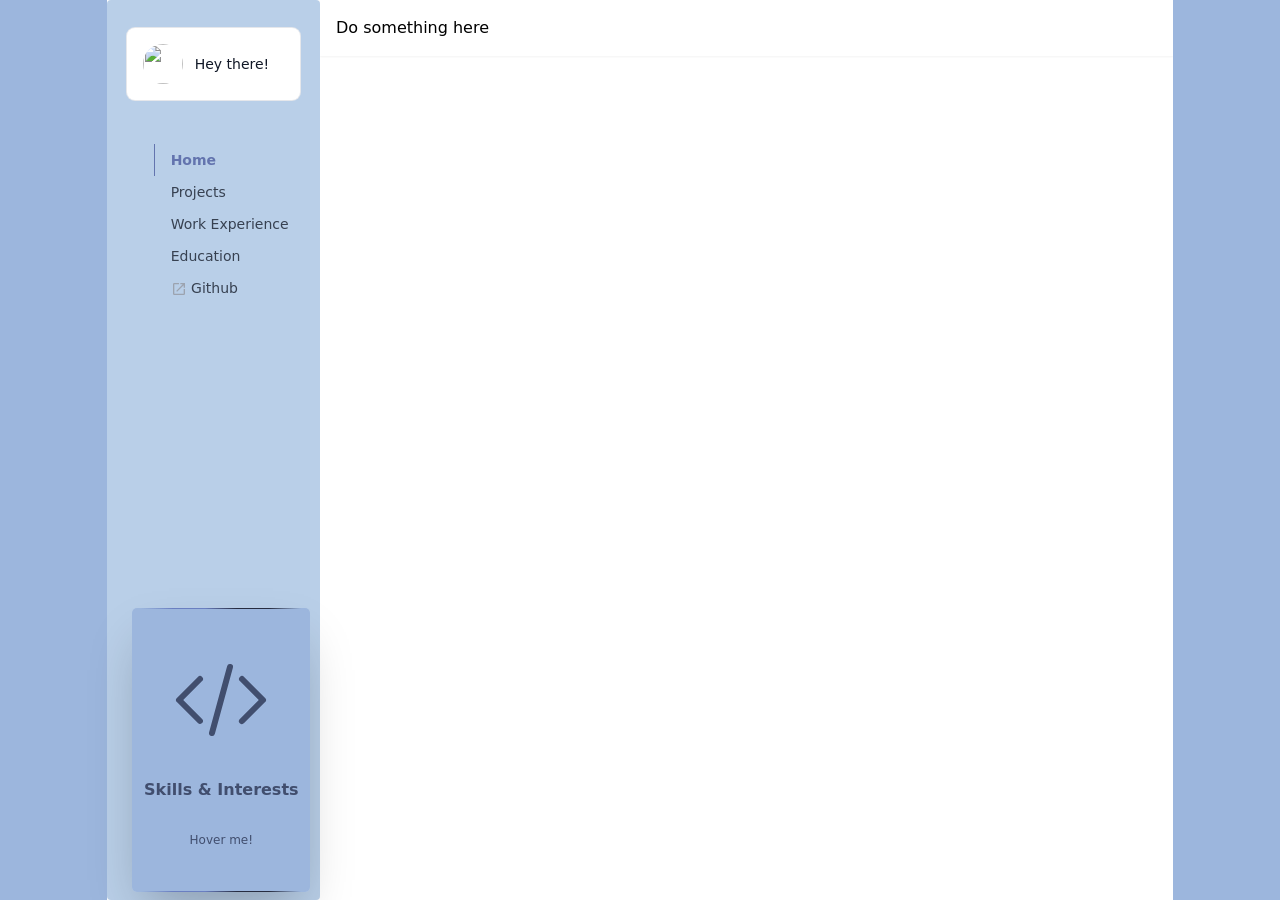
==== commit 2e00b4b8: "check color mode" ====
--- a/docs/index.html
+++ b/docs/index.html
@@ -34,19 +34,18 @@
 <title>~</title>
 <link rel="preload" as="fetch" crossorigin="anonymous" href="/_payload.json">
 <style>.card{height:284px;overflow:visible}.content{transform-style:preserve-3d;transition:transform .3s}.back,.content,.front{border-radius:5px;height:100%;width:100%}.back,.front{backface-visibility:hidden;-webkit-backface-visibility:hidden;overflow:hidden;position:absolute}.back{align-items:center;display:flex;height:100%;justify-content:center;overflow:hidden;width:100%}.back:before{animation:rotation_481 5s linear infinite;background:linear-gradient(90deg,transparent,#6a7fc1,#6a7fc1,#262c40,#262c40,transparent);content:" ";display:block;height:160%;position:absolute;width:160px}.back-content{align-items:center;border-radius:5px;color:#fff;display:flex;flex-direction:column;gap:30px;height:99%;justify-content:center;position:absolute;width:99%}.card:hover .content{transform:rotateY(180deg)}@keyframes rotation_481{0%{transform:rotate(0deg);transform:rotate(1turn)}}.front{color:#fff;transform:rotateY(180deg)}.front .front-content{display:flex;flex-direction:column;height:100%;justify-content:space-between;padding:10px;position:absolute;width:100%}.front-content .badge{-webkit-backdrop-filter:blur(2px);backdrop-filter:blur(2px);background-color:#00000055;border-radius:10px;padding:2px 10px}.description{-webkit-backdrop-filter:blur(5px);backdrop-filter:blur(5px);background-color:#00000099;border-radius:5px;box-shadow:0 0 10px 5px #00000088;padding:10px;width:100%}.title{display:flex;font-size:11px;justify-content:space-between;max-width:100%}.title p{width:50%}.card-footer{font-size:8px;margin-top:5px}.front .img{height:100%;-o-object-fit:cover;object-fit:cover;-o-object-position:center;object-position:center;position:absolute;width:100%}.circle{animation:floating 2.6s linear infinite;background-color:green;border-radius:50%;filter:blur(15px);height:90px;position:relative;width:90px}#bottom{animation-delay:-.8s;background-color:teal;height:150px;left:50px;top:0;width:150px}#right{animation-delay:-1.8s;background-color:#ff0;height:30px;left:160px;top:-80px;width:30px}@keyframes floating{0%{transform:translateY(0)}50%{transform:translateY(10px)}to{transform:translateY(0)}}</style>
-<style>.theme-switch[data-v-8db30e88]{direction:rtl;display:flex;justify-content:center;position:relative}#theme-checkbox[data-v-8db30e88]{display:none}#theme-checkbox+label[data-v-8db30e88]{background-color:#cecece;border-radius:.25em;cursor:pointer;display:flex;font-size:2rem;height:1em;justify-content:space-between;position:relative;width:2.5em}#theme-checkbox:checked+label[data-v-8db30e88]{background-color:#3a3a3a}#theme-checkbox+label[data-v-8db30e88]:active{transform:scale(.85);transition:transform .2s}#theme-checkbox+label div[data-v-8db30e88]{background-color:#f2f2f2;border-radius:inherit;height:.8em;left:.1em;position:absolute;top:.1em;transition:.5s cubic-bezier(1,.33,.11,1.34);width:.8em;z-index:10}#theme-checkbox:checked+label div[data-v-8db30e88]{background-color:#212121;left:1.6em}#theme-checkbox+label span[data-v-8db30e88]{display:flex}#theme-checkbox+label svg[data-v-8db30e88]{box-sizing:border-box;display:inline-block;height:1em;padding:.15em;width:1em}#theme-checkbox+label span[data-v-8db30e88]:first-of-type{color:#3a3a3a}#theme-checkbox+label span[data-v-8db30e88]:last-of-type{color:#cecece}</style>
 <style>.icon[data-v-d7f9080e]{display:inline-block;vertical-align:middle}</style>
 <style>/*! tailwindcss v3.4.1 | MIT License | https://tailwindcss.com*/*,:after,:before{border-color:rgb(var(--color-gray-200)/1);border-style:solid;border-width:0;box-sizing:border-box}:after,:before{--tw-content:""}:host,html{line-height:1.5;-webkit-text-size-adjust:100%;font-family:ui-sans-serif,system-ui,sans-serif,Apple Color Emoji,Segoe UI Emoji,Segoe UI Symbol,Noto Color Emoji;font-feature-settings:normal;font-variation-settings:normal;-moz-tab-size:4;-o-tab-size:4;tab-size:4;-webkit-tap-highlight-color:transparent}body{line-height:inherit;margin:0}hr{border-top-width:1px;color:inherit;height:0}abbr:where([title]){-webkit-text-decoration:underline dotted;text-decoration:underline dotted}h1,h2,h3,h4,h5,h6{font-size:inherit;font-weight:inherit}a{color:inherit;text-decoration:inherit}b,strong{font-weight:bolder}code,kbd,pre,samp{font-family:ui-monospace,SFMono-Regular,Menlo,Monaco,Consolas,Liberation Mono,Courier New,monospace;font-feature-settings:normal;font-size:1em;font-variation-settings:normal}small{font-size:80%}sub,sup{font-size:75%;line-height:0;position:relative;vertical-align:baseline}sub{bottom:-.25em}sup{top:-.5em}table{border-collapse:collapse;border-color:inherit;text-indent:0}button,input,optgroup,select,textarea{color:inherit;font-family:inherit;font-feature-settings:inherit;font-size:100%;font-variation-settings:inherit;font-weight:inherit;line-height:inherit;margin:0;padding:0}button,select{text-transform:none}[type=button],[type=reset],[type=submit],button{-webkit-appearance:button;background-color:transparent;background-image:none}:-moz-focusring{outline:auto}:-moz-ui-invalid{box-shadow:none}progress{vertical-align:baseline}::-webkit-inner-spin-button,::-webkit-outer-spin-button{height:auto}[type=search]{-webkit-appearance:textfield;outline-offset:-2px}::-webkit-search-decoration{-webkit-appearance:none}::-webkit-file-upload-button{-webkit-appearance:button;font:inherit}summary{display:list-item}blockquote,dd,dl,figure,h1,h2,h3,h4,h5,h6,hr,p,pre{margin:0}fieldset{margin:0}fieldset,legend{padding:0}menu,ol,ul{list-style:none;margin:0;padding:0}dialog{padding:0}textarea{resize:vertical}input::-moz-placeholder,textarea::-moz-placeholder{color:rgb(var(--color-gray-400)/1);opacity:1}input::placeholder,textarea::placeholder{color:rgb(var(--color-gray-400)/1);opacity:1}[role=button],button{cursor:pointer}:disabled{cursor:default}audio,canvas,embed,iframe,img,object,svg,video{display:block;vertical-align:middle}img,video{height:auto;max-width:100%}[hidden]{display:none}*,:after,:before{--tw-border-spacing-x:0;--tw-border-spacing-y:0;--tw-translate-x:0;--tw-translate-y:0;--tw-rotate:0;--tw-skew-x:0;--tw-skew-y:0;--tw-scale-x:1;--tw-scale-y:1;--tw-pan-x: ;--tw-pan-y: ;--tw-pinch-zoom: ;--tw-scroll-snap-strictness:proximity;--tw-gradient-from-position: ;--tw-gradient-via-position: ;--tw-gradient-to-position: ;--tw-ordinal: ;--tw-slashed-zero: ;--tw-numeric-figure: ;--tw-numeric-spacing: ;--tw-numeric-fraction: ;--tw-ring-inset: ;--tw-ring-offset-width:0px;--tw-ring-offset-color:#fff;--tw-ring-color:rgba(59,130,246,.5);--tw-ring-offset-shadow:0 0 #0000;--tw-ring-shadow:0 0 #0000;--tw-shadow:0 0 #0000;--tw-shadow-colored:0 0 #0000;--tw-blur: ;--tw-brightness: ;--tw-contrast: ;--tw-grayscale: ;--tw-hue-rotate: ;--tw-invert: ;--tw-saturate: ;--tw-sepia: ;--tw-drop-shadow: ;--tw-backdrop-blur: ;--tw-backdrop-brightness: ;--tw-backdrop-contrast: ;--tw-backdrop-grayscale: ;--tw-backdrop-hue-rotate: ;--tw-backdrop-invert: ;--tw-backdrop-opacity: ;--tw-backdrop-saturate: ;--tw-backdrop-sepia: }::backdrop{--tw-border-spacing-x:0;--tw-border-spacing-y:0;--tw-translate-x:0;--tw-translate-y:0;--tw-rotate:0;--tw-skew-x:0;--tw-skew-y:0;--tw-scale-x:1;--tw-scale-y:1;--tw-pan-x: ;--tw-pan-y: ;--tw-pinch-zoom: ;--tw-scroll-snap-strictness:proximity;--tw-gradient-from-position: ;--tw-gradient-via-position: ;--tw-gradient-to-position: ;--tw-ordinal: ;--tw-slashed-zero: ;--tw-numeric-figure: ;--tw-numeric-spacing: ;--tw-numeric-fraction: ;--tw-ring-inset: ;--tw-ring-offset-width:0px;--tw-ring-offset-color:#fff;--tw-ring-color:rgba(59,130,246,.5);--tw-ring-offset-shadow:0 0 #0000;--tw-ring-shadow:0 0 #0000;--tw-shadow:0 0 #0000;--tw-shadow-colored:0 0 #0000;--tw-blur: ;--tw-brightness: ;--tw-contrast: ;--tw-grayscale: ;--tw-hue-rotate: ;--tw-invert: ;--tw-saturate: ;--tw-sepia: ;--tw-drop-shadow: ;--tw-backdrop-blur: ;--tw-backdrop-brightness: ;--tw-backdrop-contrast: ;--tw-backdrop-grayscale: ;--tw-backdrop-hue-rotate: ;--tw-backdrop-invert: ;--tw-backdrop-opacity: ;--tw-backdrop-saturate: ;--tw-backdrop-sepia: }.container{width:100%}@media (min-width:640px){.container{max-width:640px}}@media (min-width:768px){.container{max-width:768px}}@media (min-width:1024px){.container{max-width:1024px}}@media (min-width:1280px){.container{max-width:1280px}}@media (min-width:1536px){.container{max-width:1536px}}.form-input,.form-multiselect,.form-select,.form-textarea{-webkit-appearance:none;-moz-appearance:none;appearance:none;background-color:#fff;border-color:rgb(var(--color-gray-500)/var(--tw-border-opacity,1));border-radius:0;border-width:1px;font-size:1rem;line-height:1.5rem;padding:.5rem .75rem;--tw-shadow:0 0 #0000}.form-input:focus,.form-multiselect:focus,.form-select:focus,.form-textarea:focus{outline:2px solid transparent;outline-offset:2px;--tw-ring-inset:var(--tw-empty,/*!*/ /*!*/);--tw-ring-offset-width:0px;--tw-ring-offset-color:#fff;--tw-ring-color:#2563eb;--tw-ring-offset-shadow:var(--tw-ring-inset) 0 0 0 var(--tw-ring-offset-width) var(--tw-ring-offset-color);--tw-ring-shadow:var(--tw-ring-inset) 0 0 0 calc(1px + var(--tw-ring-offset-width)) var(--tw-ring-color);border-color:#2563eb;box-shadow:/*!*/ /*!*/ 0 0 0 0 #fff,/*!*/ /*!*/ 0 0 0 1px #2563eb,var(--tw-shadow);box-shadow:var(--tw-ring-offset-shadow),var(--tw-ring-shadow),var(--tw-shadow)}.form-input::-moz-placeholder,.form-textarea::-moz-placeholder{color:rgb(var(--color-gray-500)/1);color:rgb(var(--color-gray-500)/var(--tw-text-opacity,1));opacity:1}.form-input::placeholder,.form-textarea::placeholder{color:rgb(var(--color-gray-500)/1);color:rgb(var(--color-gray-500)/var(--tw-text-opacity,1));opacity:1}.form-input::-webkit-datetime-edit-fields-wrapper{padding:0}.form-input::-webkit-date-and-time-value{min-height:1.5em;text-align:inherit}.form-input::-webkit-datetime-edit{display:inline-flex}.form-input::-webkit-datetime-edit,.form-input::-webkit-datetime-edit-day-field,.form-input::-webkit-datetime-edit-hour-field,.form-input::-webkit-datetime-edit-meridiem-field,.form-input::-webkit-datetime-edit-millisecond-field,.form-input::-webkit-datetime-edit-minute-field,.form-input::-webkit-datetime-edit-month-field,.form-input::-webkit-datetime-edit-second-field,.form-input::-webkit-datetime-edit-year-field{padding-bottom:0;padding-top:0}.form-select{background-image:url("data:image/svg+xml;charset=utf-8,%3Csvg xmlns='http://www.w3.org/2000/svg' fill='none' viewBox='0 0 20 20'%3E%3Cpath stroke='rgb(var(--color-gray-500) / var(--tw-stroke-opacity, 1))' stroke-linecap='round' stroke-linejoin='round' stroke-width='1.5' d='m6 8 4 4 4-4'/%3E%3C/svg%3E");background-position:right .5rem center;background-repeat:no-repeat;background-size:1.5em 1.5em;padding-right:2.5rem;-webkit-print-color-adjust:exact;print-color-adjust:exact}.form-select:where([size]:not([size="1"])){background-image:none;background-position:0 0;background-repeat:unset;background-size:initial;padding-right:.75rem;-webkit-print-color-adjust:unset;print-color-adjust:unset}.form-checkbox,.form-radio{-webkit-appearance:none;-moz-appearance:none;appearance:none;background-color:#fff;background-origin:border-box;border-color:rgb(var(--color-gray-500)/var(--tw-border-opacity,1));border-width:1px;color:#2563eb;display:inline-block;flex-shrink:0;height:1rem;padding:0;-webkit-print-color-adjust:exact;print-color-adjust:exact;-webkit-user-select:none;-moz-user-select:none;user-select:none;vertical-align:middle;width:1rem;--tw-shadow:0 0 #0000}.form-checkbox{border-radius:0}.form-radio{border-radius:100%}.form-checkbox:focus,.form-radio:focus{outline:2px solid transparent;outline-offset:2px;--tw-ring-inset:var(--tw-empty,/*!*/ /*!*/);--tw-ring-offset-width:2px;--tw-ring-offset-color:#fff;--tw-ring-color:#2563eb;--tw-ring-offset-shadow:var(--tw-ring-inset) 0 0 0 var(--tw-ring-offset-width) var(--tw-ring-offset-color);--tw-ring-shadow:var(--tw-ring-inset) 0 0 0 calc(2px + var(--tw-ring-offset-width)) var(--tw-ring-color);box-shadow:/*!*/ /*!*/ 0 0 0 2px #fff,/*!*/ /*!*/ 0 0 0 4px #2563eb,var(--tw-shadow);box-shadow:var(--tw-ring-offset-shadow),var(--tw-ring-shadow),var(--tw-shadow)}.form-checkbox:checked,.form-radio:checked{background-color:currentColor;background-position:50%;background-repeat:no-repeat;background-size:100% 100%;border-color:transparent}.form-checkbox:checked{background-image:url("data:image/svg+xml;charset=utf-8,%3Csvg xmlns='http://www.w3.org/2000/svg' fill='%23fff' viewBox='0 0 16 16'%3E%3Cpath d='M12.207 4.793a1 1 0 0 1 0 1.414l-5 5a1 1 0 0 1-1.414 0l-2-2a1 1 0 0 1 1.414-1.414L6.5 9.086l4.293-4.293a1 1 0 0 1 1.414 0'/%3E%3C/svg%3E")}@media (forced-colors:active) {.form-checkbox:checked{-webkit-appearance:auto;-moz-appearance:auto;appearance:auto}}.form-radio:checked{background-image:url("data:image/svg+xml;charset=utf-8,%3Csvg xmlns='http://www.w3.org/2000/svg' fill='%23fff' viewBox='0 0 16 16'%3E%3Ccircle cx='8' cy='8' r='3'/%3E%3C/svg%3E")}@media (forced-colors:active) {.form-radio:checked{-webkit-appearance:auto;-moz-appearance:auto;appearance:auto}}.form-checkbox:checked:focus,.form-checkbox:checked:hover,.form-radio:checked:focus,.form-radio:checked:hover{background-color:currentColor;border-color:transparent}.form-checkbox:indeterminate{background-color:currentColor;background-image:url("data:image/svg+xml;charset=utf-8,%3Csvg xmlns='http://www.w3.org/2000/svg' fill='none' viewBox='0 0 16 16'%3E%3Cpath stroke='%23fff' stroke-linecap='round' stroke-linejoin='round' stroke-width='2' d='M4 8h8'/%3E%3C/svg%3E");background-position:50%;background-repeat:no-repeat;background-size:100% 100%;border-color:transparent}@media (forced-colors:active) {.form-checkbox:indeterminate{-webkit-appearance:auto;-moz-appearance:auto;appearance:auto}}.form-checkbox:indeterminate:focus,.form-checkbox:indeterminate:hover{background-color:currentColor;border-color:transparent}.i-heroicons-arrow-path-20-solid{-webkit-mask-image:url("data:image/svg+xml;charset=utf-8,%3Csvg xmlns='http://www.w3.org/2000/svg' width='20' height='20'%3E%3Cpath fill-rule='evenodd' d='M15.312 11.424a5.5 5.5 0 0 1-9.201 2.466l-.312-.311h2.433a.75.75 0 0 0 0-1.5H3.989a.75.75 0 0 0-.75.75v4.242a.75.75 0 0 0 1.5 0v-2.43l.31.31a7 7 0 0 0 11.712-3.138.75.75 0 0 0-1.449-.39m1.23-3.723a.75.75 0 0 0 .219-.53V2.929a.75.75 0 0 0-1.5 0V5.36l-.31-.31A7 7 0 0 0 3.239 8.188a.75.75 0 1 0 1.448.389A5.5 5.5 0 0 1 13.89 6.11l.311.31h-2.432a.75.75 0 0 0 0 1.5h4.243a.75.75 0 0 0 .53-.219' clip-rule='evenodd'/%3E%3C/svg%3E");-webkit-mask-image:var(--svg);mask-image:url("data:image/svg+xml;charset=utf-8,%3Csvg xmlns='http://www.w3.org/2000/svg' width='20' height='20'%3E%3Cpath fill-rule='evenodd' d='M15.312 11.424a5.5 5.5 0 0 1-9.201 2.466l-.312-.311h2.433a.75.75 0 0 0 0-1.5H3.989a.75.75 0 0 0-.75.75v4.242a.75.75 0 0 0 1.5 0v-2.43l.31.31a7 7 0 0 0 11.712-3.138.75.75 0 0 0-1.449-.39m1.23-3.723a.75.75 0 0 0 .219-.53V2.929a.75.75 0 0 0-1.5 0V5.36l-.31-.31A7 7 0 0 0 3.239 8.188a.75.75 0 1 0 1.448.389A5.5 5.5 0 0 1 13.89 6.11l.311.31h-2.432a.75.75 0 0 0 0 1.5h4.243a.75.75 0 0 0 .53-.219' clip-rule='evenodd'/%3E%3C/svg%3E");mask-image:var(--svg);--svg:url("data:image/svg+xml;charset=utf-8,%3Csvg xmlns='http://www.w3.org/2000/svg' width='20' height='20'%3E%3Cpath fill-rule='evenodd' d='M15.312 11.424a5.5 5.5 0 0 1-9.201 2.466l-.312-.311h2.433a.75.75 0 0 0 0-1.5H3.989a.75.75 0 0 0-.75.75v4.242a.75.75 0 0 0 1.5 0v-2.43l.31.31a7 7 0 0 0 11.712-3.138.75.75 0 0 0-1.449-.39m1.23-3.723a.75.75 0 0 0 .219-.53V2.929a.75.75 0 0 0-1.5 0V5.36l-.31-.31A7 7 0 0 0 3.239 8.188a.75.75 0 1 0 1.448.389A5.5 5.5 0 0 1 13.89 6.11l.311.31h-2.432a.75.75 0 0 0 0 1.5h4.243a.75.75 0 0 0 .53-.219' clip-rule='evenodd'/%3E%3C/svg%3E")}.i-heroicons-arrow-path-20-solid,.i-heroicons-arrows-up-down-20-solid{background-color:currentColor;display:inline-block;height:1em;-webkit-mask-repeat:no-repeat;mask-repeat:no-repeat;-webkit-mask-size:100% 100%;mask-size:100% 100%;width:1em}.i-heroicons-arrows-up-down-20-solid{-webkit-mask-image:url("data:image/svg+xml;charset=utf-8,%3Csvg xmlns='http://www.w3.org/2000/svg' width='20' height='20'%3E%3Cpath fill-rule='evenodd' d='M2.24 6.8a.75.75 0 0 0 1.06-.04l1.95-2.1v8.59a.75.75 0 0 0 1.5 0V4.66l1.95 2.1a.75.75 0 1 0 1.1-1.02l-3.25-3.5a.75.75 0 0 0-1.1 0L2.2 5.74a.75.75 0 0 0 .04 1.06m8 6.4a.75.75 0 0 0-.04 1.06l3.25 3.5a.75.75 0 0 0 1.1 0l3.25-3.5a.75.75 0 1 0-1.1-1.02l-1.95 2.1V6.75a.75.75 0 0 0-1.5 0v8.59l-1.95-2.1a.75.75 0 0 0-1.06-.04' clip-rule='evenodd'/%3E%3C/svg%3E");-webkit-mask-image:var(--svg);mask-image:url("data:image/svg+xml;charset=utf-8,%3Csvg xmlns='http://www.w3.org/2000/svg' width='20' height='20'%3E%3Cpath fill-rule='evenodd' d='M2.24 6.8a.75.75 0 0 0 1.06-.04l1.95-2.1v8.59a.75.75 0 0 0 1.5 0V4.66l1.95 2.1a.75.75 0 1 0 1.1-1.02l-3.25-3.5a.75.75 0 0 0-1.1 0L2.2 5.74a.75.75 0 0 0 .04 1.06m8 6.4a.75.75 0 0 0-.04 1.06l3.25 3.5a.75.75 0 0 0 1.1 0l3.25-3.5a.75.75 0 1 0-1.1-1.02l-1.95 2.1V6.75a.75.75 0 0 0-1.5 0v8.59l-1.95-2.1a.75.75 0 0 0-1.06-.04' clip-rule='evenodd'/%3E%3C/svg%3E");mask-image:var(--svg);--svg:url("data:image/svg+xml;charset=utf-8,%3Csvg xmlns='http://www.w3.org/2000/svg' width='20' height='20'%3E%3Cpath fill-rule='evenodd' d='M2.24 6.8a.75.75 0 0 0 1.06-.04l1.95-2.1v8.59a.75.75 0 0 0 1.5 0V4.66l1.95 2.1a.75.75 0 1 0 1.1-1.02l-3.25-3.5a.75.75 0 0 0-1.1 0L2.2 5.74a.75.75 0 0 0 .04 1.06m8 6.4a.75.75 0 0 0-.04 1.06l3.25 3.5a.75.75 0 0 0 1.1 0l3.25-3.5a.75.75 0 1 0-1.1-1.02l-1.95 2.1V6.75a.75.75 0 0 0-1.5 0v8.59l-1.95-2.1a.75.75 0 0 0-1.06-.04' clip-rule='evenodd'/%3E%3C/svg%3E")}.i-heroicons-bars-arrow-down-20-solid{-webkit-mask-image:url("data:image/svg+xml;charset=utf-8,%3Csvg xmlns='http://www.w3.org/2000/svg' width='20' height='20'%3E%3Cpath fill-rule='evenodd' d='M2 3.75A.75.75 0 0 1 2.75 3h11.5a.75.75 0 0 1 0 1.5H2.75A.75.75 0 0 1 2 3.75M2 7.5a.75.75 0 0 1 .75-.75h7.508a.75.75 0 0 1 0 1.5H2.75A.75.75 0 0 1 2 7.5M14 7a.75.75 0 0 1 .75.75v6.59l1.95-2.1a.75.75 0 1 1 1.1 1.02l-3.25 3.5a.75.75 0 0 1-1.1 0l-3.25-3.5a.75.75 0 1 1 1.1-1.02l1.95 2.1V7.75A.75.75 0 0 1 14 7M2 11.25a.75.75 0 0 1 .75-.75h4.562a.75.75 0 0 1 0 1.5H2.75a.75.75 0 0 1-.75-.75' clip-rule='evenodd'/%3E%3C/svg%3E");-webkit-mask-image:var(--svg);mask-image:url("data:image/svg+xml;charset=utf-8,%3Csvg xmlns='http://www.w3.org/2000/svg' width='20' height='20'%3E%3Cpath fill-rule='evenodd' d='M2 3.75A.75.75 0 0 1 2.75 3h11.5a.75.75 0 0 1 0 1.5H2.75A.75.75 0 0 1 2 3.75M2 7.5a.75.75 0 0 1 .75-.75h7.508a.75.75 0 0 1 0 1.5H2.75A.75.75 0 0 1 2 7.5M14 7a.75.75 0 0 1 .75.75v6.59l1.95-2.1a.75.75 0 1 1 1.1 1.02l-3.25 3.5a.75.75 0 0 1-1.1 0l-3.25-3.5a.75.75 0 1 1 1.1-1.02l1.95 2.1V7.75A.75.75 0 0 1 14 7M2 11.25a.75.75 0 0 1 .75-.75h4.562a.75.75 0 0 1 0 1.5H2.75a.75.75 0 0 1-.75-.75' clip-rule='evenodd'/%3E%3C/svg%3E");mask-image:var(--svg);--svg:url("data:image/svg+xml;charset=utf-8,%3Csvg xmlns='http://www.w3.org/2000/svg' width='20' height='20'%3E%3Cpath fill-rule='evenodd' d='M2 3.75A.75.75 0 0 1 2.75 3h11.5a.75.75 0 0 1 0 1.5H2.75A.75.75 0 0 1 2 3.75M2 7.5a.75.75 0 0 1 .75-.75h7.508a.75.75 0 0 1 0 1.5H2.75A.75.75 0 0 1 2 7.5M14 7a.75.75 0 0 1 .75.75v6.59l1.95-2.1a.75.75 0 1 1 1.1 1.02l-3.25 3.5a.75.75 0 0 1-1.1 0l-3.25-3.5a.75.75 0 1 1 1.1-1.02l1.95 2.1V7.75A.75.75 0 0 1 14 7M2 11.25a.75.75 0 0 1 .75-.75h4.562a.75.75 0 0 1 0 1.5H2.75a.75.75 0 0 1-.75-.75' clip-rule='evenodd'/%3E%3C/svg%3E")}.i-heroicons-bars-arrow-down-20-solid,.i-heroicons-bars-arrow-up-20-solid{background-color:currentColor;display:inline-block;height:1em;-webkit-mask-repeat:no-repeat;mask-repeat:no-repeat;-webkit-mask-size:100% 100%;mask-size:100% 100%;width:1em}.i-heroicons-bars-arrow-up-20-solid{-webkit-mask-image:url("data:image/svg+xml;charset=utf-8,%3Csvg xmlns='http://www.w3.org/2000/svg' width='20' height='20'%3E%3Cpath fill-rule='evenodd' d='M2 3.75A.75.75 0 0 1 2.75 3h11.5a.75.75 0 0 1 0 1.5H2.75A.75.75 0 0 1 2 3.75M2 7.5a.75.75 0 0 1 .75-.75h6.365a.75.75 0 0 1 0 1.5H2.75A.75.75 0 0 1 2 7.5M14 7a.75.75 0 0 1 .55.24l3.25 3.5a.75.75 0 1 1-1.1 1.02l-1.95-2.1v6.59a.75.75 0 0 1-1.5 0V9.66l-1.95 2.1a.75.75 0 1 1-1.1-1.02l3.25-3.5A.75.75 0 0 1 14 7M2 11.25a.75.75 0 0 1 .75-.75H7A.75.75 0 0 1 7 12H2.75a.75.75 0 0 1-.75-.75' clip-rule='evenodd'/%3E%3C/svg%3E");-webkit-mask-image:var(--svg);mask-image:url("data:image/svg+xml;charset=utf-8,%3Csvg xmlns='http://www.w3.org/2000/svg' width='20' height='20'%3E%3Cpath fill-rule='evenodd' d='M2 3.75A.75.75 0 0 1 2.75 3h11.5a.75.75 0 0 1 0 1.5H2.75A.75.75 0 0 1 2 3.75M2 7.5a.75.75 0 0 1 .75-.75h6.365a.75.75 0 0 1 0 1.5H2.75A.75.75 0 0 1 2 7.5M14 7a.75.75 0 0 1 .55.24l3.25 3.5a.75.75 0 1 1-1.1 1.02l-1.95-2.1v6.59a.75.75 0 0 1-1.5 0V9.66l-1.95 2.1a.75.75 0 1 1-1.1-1.02l3.25-3.5A.75.75 0 0 1 14 7M2 11.25a.75.75 0 0 1 .75-.75H7A.75.75 0 0 1 7 12H2.75a.75.75 0 0 1-.75-.75' clip-rule='evenodd'/%3E%3C/svg%3E");mask-image:var(--svg);--svg:url("data:image/svg+xml;charset=utf-8,%3Csvg xmlns='http://www.w3.org/2000/svg' width='20' height='20'%3E%3Cpath fill-rule='evenodd' d='M2 3.75A.75.75 0 0 1 2.75 3h11.5a.75.75 0 0 1 0 1.5H2.75A.75.75 0 0 1 2 3.75M2 7.5a.75.75 0 0 1 .75-.75h6.365a.75.75 0 0 1 0 1.5H2.75A.75.75 0 0 1 2 7.5M14 7a.75.75 0 0 1 .55.24l3.25 3.5a.75.75 0 1 1-1.1 1.02l-1.95-2.1v6.59a.75.75 0 0 1-1.5 0V9.66l-1.95 2.1a.75.75 0 1 1-1.1-1.02l3.25-3.5A.75.75 0 0 1 14 7M2 11.25a.75.75 0 0 1 .75-.75H7A.75.75 0 0 1 7 12H2.75a.75.75 0 0 1-.75-.75' clip-rule='evenodd'/%3E%3C/svg%3E")}.i-heroicons-check-20-solid{-webkit-mask-image:url("data:image/svg+xml;charset=utf-8,%3Csvg xmlns='http://www.w3.org/2000/svg' width='20' height='20'%3E%3Cpath fill-rule='evenodd' d='M16.705 4.153a.75.75 0 0 1 .142 1.052l-8 10.5a.75.75 0 0 1-1.127.075l-4.5-4.5a.75.75 0 0 1 1.06-1.06l3.894 3.893 7.48-9.817a.75.75 0 0 1 1.05-.143' clip-rule='evenodd'/%3E%3C/svg%3E");-webkit-mask-image:var(--svg);mask-image:url("data:image/svg+xml;charset=utf-8,%3Csvg xmlns='http://www.w3.org/2000/svg' width='20' height='20'%3E%3Cpath fill-rule='evenodd' d='M16.705 4.153a.75.75 0 0 1 .142 1.052l-8 10.5a.75.75 0 0 1-1.127.075l-4.5-4.5a.75.75 0 0 1 1.06-1.06l3.894 3.893 7.48-9.817a.75.75 0 0 1 1.05-.143' clip-rule='evenodd'/%3E%3C/svg%3E");mask-image:var(--svg);--svg:url("data:image/svg+xml;charset=utf-8,%3Csvg xmlns='http://www.w3.org/2000/svg' width='20' height='20'%3E%3Cpath fill-rule='evenodd' d='M16.705 4.153a.75.75 0 0 1 .142 1.052l-8 10.5a.75.75 0 0 1-1.127.075l-4.5-4.5a.75.75 0 0 1 1.06-1.06l3.894 3.893 7.48-9.817a.75.75 0 0 1 1.05-.143' clip-rule='evenodd'/%3E%3C/svg%3E")}.i-heroicons-check-20-solid,.i-heroicons-chevron-double-left-20-solid{background-color:currentColor;display:inline-block;height:1em;-webkit-mask-repeat:no-repeat;mask-repeat:no-repeat;-webkit-mask-size:100% 100%;mask-size:100% 100%;width:1em}.i-heroicons-chevron-double-left-20-solid{-webkit-mask-image:url("data:image/svg+xml;charset=utf-8,%3Csvg xmlns='http://www.w3.org/2000/svg' width='20' height='20'%3E%3Cpath fill-rule='evenodd' d='M4.72 9.47a.75.75 0 0 0 0 1.06l4.25 4.25a.75.75 0 1 0 1.06-1.06L6.31 10l3.72-3.72a.75.75 0 1 0-1.06-1.06zm9.25-4.25L9.72 9.47a.75.75 0 0 0 0 1.06l4.25 4.25a.75.75 0 1 0 1.06-1.06L11.31 10l3.72-3.72a.75.75 0 0 0-1.06-1.06' clip-rule='evenodd'/%3E%3C/svg%3E");-webkit-mask-image:var(--svg);mask-image:url("data:image/svg+xml;charset=utf-8,%3Csvg xmlns='http://www.w3.org/2000/svg' width='20' height='20'%3E%3Cpath fill-rule='evenodd' d='M4.72 9.47a.75.75 0 0 0 0 1.06l4.25 4.25a.75.75 0 1 0 1.06-1.06L6.31 10l3.72-3.72a.75.75 0 1 0-1.06-1.06zm9.25-4.25L9.72 9.47a.75.75 0 0 0 0 1.06l4.25 4.25a.75.75 0 1 0 1.06-1.06L11.31 10l3.72-3.72a.75.75 0 0 0-1.06-1.06' clip-rule='evenodd'/%3E%3C/svg%3E");mask-image:var(--svg);--svg:url("data:image/svg+xml;charset=utf-8,%3Csvg xmlns='http://www.w3.org/2000/svg' width='20' height='20'%3E%3Cpath fill-rule='evenodd' d='M4.72 9.47a.75.75 0 0 0 0 1.06l4.25 4.25a.75.75 0 1 0 1.06-1.06L6.31 10l3.72-3.72a.75.75 0 1 0-1.06-1.06zm9.25-4.25L9.72 9.47a.75.75 0 0 0 0 1.06l4.25 4.25a.75.75 0 1 0 1.06-1.06L11.31 10l3.72-3.72a.75.75 0 0 0-1.06-1.06' clip-rule='evenodd'/%3E%3C/svg%3E")}.i-heroicons-chevron-double-right-20-solid{-webkit-mask-image:url("data:image/svg+xml;charset=utf-8,%3Csvg xmlns='http://www.w3.org/2000/svg' width='20' height='20'%3E%3Cpath fill-rule='evenodd' d='M15.28 9.47a.75.75 0 0 1 0 1.06l-4.25 4.25a.75.75 0 1 1-1.06-1.06L13.69 10 9.97 6.28a.75.75 0 0 1 1.06-1.06zM6.03 5.22l4.25 4.25a.75.75 0 0 1 0 1.06l-4.25 4.25a.75.75 0 0 1-1.06-1.06L8.69 10 4.97 6.28a.75.75 0 0 1 1.06-1.06' clip-rule='evenodd'/%3E%3C/svg%3E");-webkit-mask-image:var(--svg);mask-image:url("data:image/svg+xml;charset=utf-8,%3Csvg xmlns='http://www.w3.org/2000/svg' width='20' height='20'%3E%3Cpath fill-rule='evenodd' d='M15.28 9.47a.75.75 0 0 1 0 1.06l-4.25 4.25a.75.75 0 1 1-1.06-1.06L13.69 10 9.97 6.28a.75.75 0 0 1 1.06-1.06zM6.03 5.22l4.25 4.25a.75.75 0 0 1 0 1.06l-4.25 4.25a.75.75 0 0 1-1.06-1.06L8.69 10 4.97 6.28a.75.75 0 0 1 1.06-1.06' clip-rule='evenodd'/%3E%3C/svg%3E");mask-image:var(--svg);--svg:url("data:image/svg+xml;charset=utf-8,%3Csvg xmlns='http://www.w3.org/2000/svg' width='20' height='20'%3E%3Cpath fill-rule='evenodd' d='M15.28 9.47a.75.75 0 0 1 0 1.06l-4.25 4.25a.75.75 0 1 1-1.06-1.06L13.69 10 9.97 6.28a.75.75 0 0 1 1.06-1.06zM6.03 5.22l4.25 4.25a.75.75 0 0 1 0 1.06l-4.25 4.25a.75.75 0 0 1-1.06-1.06L8.69 10 4.97 6.28a.75.75 0 0 1 1.06-1.06' clip-rule='evenodd'/%3E%3C/svg%3E")}.i-heroicons-chevron-double-right-20-solid,.i-heroicons-chevron-down-20-solid{background-color:currentColor;display:inline-block;height:1em;-webkit-mask-repeat:no-repeat;mask-repeat:no-repeat;-webkit-mask-size:100% 100%;mask-size:100% 100%;width:1em}.i-heroicons-chevron-down-20-solid{-webkit-mask-image:url("data:image/svg+xml;charset=utf-8,%3Csvg xmlns='http://www.w3.org/2000/svg' width='20' height='20'%3E%3Cpath fill-rule='evenodd' d='M5.22 8.22a.75.75 0 0 1 1.06 0L10 11.94l3.72-3.72a.75.75 0 1 1 1.06 1.06l-4.25 4.25a.75.75 0 0 1-1.06 0L5.22 9.28a.75.75 0 0 1 0-1.06' clip-rule='evenodd'/%3E%3C/svg%3E");-webkit-mask-image:var(--svg);mask-image:url("data:image/svg+xml;charset=utf-8,%3Csvg xmlns='http://www.w3.org/2000/svg' width='20' height='20'%3E%3Cpath fill-rule='evenodd' d='M5.22 8.22a.75.75 0 0 1 1.06 0L10 11.94l3.72-3.72a.75.75 0 1 1 1.06 1.06l-4.25 4.25a.75.75 0 0 1-1.06 0L5.22 9.28a.75.75 0 0 1 0-1.06' clip-rule='evenodd'/%3E%3C/svg%3E");mask-image:var(--svg);--svg:url("data:image/svg+xml;charset=utf-8,%3Csvg xmlns='http://www.w3.org/2000/svg' width='20' height='20'%3E%3Cpath fill-rule='evenodd' d='M5.22 8.22a.75.75 0 0 1 1.06 0L10 11.94l3.72-3.72a.75.75 0 1 1 1.06 1.06l-4.25 4.25a.75.75 0 0 1-1.06 0L5.22 9.28a.75.75 0 0 1 0-1.06' clip-rule='evenodd'/%3E%3C/svg%3E")}.i-heroicons-chevron-left-20-solid{-webkit-mask-image:url("data:image/svg+xml;charset=utf-8,%3Csvg xmlns='http://www.w3.org/2000/svg' width='20' height='20'%3E%3Cpath fill-rule='evenodd' d='M11.78 5.22a.75.75 0 0 1 0 1.06L8.06 10l3.72 3.72a.75.75 0 1 1-1.06 1.06l-4.25-4.25a.75.75 0 0 1 0-1.06l4.25-4.25a.75.75 0 0 1 1.06 0' clip-rule='evenodd'/%3E%3C/svg%3E");-webkit-mask-image:var(--svg);mask-image:url("data:image/svg+xml;charset=utf-8,%3Csvg xmlns='http://www.w3.org/2000/svg' width='20' height='20'%3E%3Cpath fill-rule='evenodd' d='M11.78 5.22a.75.75 0 0 1 0 1.06L8.06 10l3.72 3.72a.75.75 0 1 1-1.06 1.06l-4.25-4.25a.75.75 0 0 1 0-1.06l4.25-4.25a.75.75 0 0 1 1.06 0' clip-rule='evenodd'/%3E%3C/svg%3E");mask-image:var(--svg);--svg:url("data:image/svg+xml;charset=utf-8,%3Csvg xmlns='http://www.w3.org/2000/svg' width='20' height='20'%3E%3Cpath fill-rule='evenodd' d='M11.78 5.22a.75.75 0 0 1 0 1.06L8.06 10l3.72 3.72a.75.75 0 1 1-1.06 1.06l-4.25-4.25a.75.75 0 0 1 0-1.06l4.25-4.25a.75.75 0 0 1 1.06 0' clip-rule='evenodd'/%3E%3C/svg%3E")}.i-heroicons-chevron-left-20-solid,.i-heroicons-chevron-right-20-solid{background-color:currentColor;display:inline-block;height:1em;-webkit-mask-repeat:no-repeat;mask-repeat:no-repeat;-webkit-mask-size:100% 100%;mask-size:100% 100%;width:1em}.i-heroicons-chevron-right-20-solid{-webkit-mask-image:url("data:image/svg+xml;charset=utf-8,%3Csvg xmlns='http://www.w3.org/2000/svg' width='20' height='20'%3E%3Cpath fill-rule='evenodd' d='M8.22 5.22a.75.75 0 0 1 1.06 0l4.25 4.25a.75.75 0 0 1 0 1.06l-4.25 4.25a.75.75 0 0 1-1.06-1.06L11.94 10 8.22 6.28a.75.75 0 0 1 0-1.06' clip-rule='evenodd'/%3E%3C/svg%3E");-webkit-mask-image:var(--svg);mask-image:url("data:image/svg+xml;charset=utf-8,%3Csvg xmlns='http://www.w3.org/2000/svg' width='20' height='20'%3E%3Cpath fill-rule='evenodd' d='M8.22 5.22a.75.75 0 0 1 1.06 0l4.25 4.25a.75.75 0 0 1 0 1.06l-4.25 4.25a.75.75 0 0 1-1.06-1.06L11.94 10 8.22 6.28a.75.75 0 0 1 0-1.06' clip-rule='evenodd'/%3E%3C/svg%3E");mask-image:var(--svg);--svg:url("data:image/svg+xml;charset=utf-8,%3Csvg xmlns='http://www.w3.org/2000/svg' width='20' height='20'%3E%3Cpath fill-rule='evenodd' d='M8.22 5.22a.75.75 0 0 1 1.06 0l4.25 4.25a.75.75 0 0 1 0 1.06l-4.25 4.25a.75.75 0 0 1-1.06-1.06L11.94 10 8.22 6.28a.75.75 0 0 1 0-1.06' clip-rule='evenodd'/%3E%3C/svg%3E")}.i-heroicons-circle-stack-20-solid{-webkit-mask-image:url("data:image/svg+xml;charset=utf-8,%3Csvg xmlns='http://www.w3.org/2000/svg' width='20' height='20'%3E%3Cpath fill-rule='evenodd' d='M10 1c3.866 0 7 1.79 7 4s-3.134 4-7 4-7-1.79-7-4 3.134-4 7-4m5.694 8.13c.464-.264.91-.583 1.306-.952V10c0 2.21-3.134 4-7 4s-7-1.79-7-4V8.178a7 7 0 0 0 1.306.953C5.838 10.006 7.854 10.5 10 10.5s4.162-.494 5.694-1.37M3 13.179V15c0 2.21 3.134 4 7 4s7-1.79 7-4v-1.822a7 7 0 0 1-1.306.953C14.162 15.006 12.146 15.5 10 15.5s-4.162-.494-5.694-1.37A7 7 0 0 1 3 13.179' clip-rule='evenodd'/%3E%3C/svg%3E");-webkit-mask-image:var(--svg);mask-image:url("data:image/svg+xml;charset=utf-8,%3Csvg xmlns='http://www.w3.org/2000/svg' width='20' height='20'%3E%3Cpath fill-rule='evenodd' d='M10 1c3.866 0 7 1.79 7 4s-3.134 4-7 4-7-1.79-7-4 3.134-4 7-4m5.694 8.13c.464-.264.91-.583 1.306-.952V10c0 2.21-3.134 4-7 4s-7-1.79-7-4V8.178a7 7 0 0 0 1.306.953C5.838 10.006 7.854 10.5 10 10.5s4.162-.494 5.694-1.37M3 13.179V15c0 2.21 3.134 4 7 4s7-1.79 7-4v-1.822a7 7 0 0 1-1.306.953C14.162 15.006 12.146 15.5 10 15.5s-4.162-.494-5.694-1.37A7 7 0 0 1 3 13.179' clip-rule='evenodd'/%3E%3C/svg%3E");mask-image:var(--svg);--svg:url("data:image/svg+xml;charset=utf-8,%3Csvg xmlns='http://www.w3.org/2000/svg' width='20' height='20'%3E%3Cpath fill-rule='evenodd' d='M10 1c3.866 0 7 1.79 7 4s-3.134 4-7 4-7-1.79-7-4 3.134-4 7-4m5.694 8.13c.464-.264.91-.583 1.306-.952V10c0 2.21-3.134 4-7 4s-7-1.79-7-4V8.178a7 7 0 0 0 1.306.953C5.838 10.006 7.854 10.5 10 10.5s4.162-.494 5.694-1.37M3 13.179V15c0 2.21 3.134 4 7 4s7-1.79 7-4v-1.822a7 7 0 0 1-1.306.953C14.162 15.006 12.146 15.5 10 15.5s-4.162-.494-5.694-1.37A7 7 0 0 1 3 13.179' clip-rule='evenodd'/%3E%3C/svg%3E")}.i-heroicons-circle-stack-20-solid,.i-heroicons-code-bracket-solid{background-color:currentColor;display:inline-block;height:1em;-webkit-mask-repeat:no-repeat;mask-repeat:no-repeat;-webkit-mask-size:100% 100%;mask-size:100% 100%;width:1em}.i-heroicons-code-bracket-solid{-webkit-mask-image:url("data:image/svg+xml;charset=utf-8,%3Csvg xmlns='http://www.w3.org/2000/svg' width='24' height='24'%3E%3Cpath fill-rule='evenodd' d='M14.447 3.026a.75.75 0 0 1 .527.921l-4.5 16.5a.75.75 0 0 1-1.448-.394l4.5-16.5a.75.75 0 0 1 .921-.527M16.72 6.22a.75.75 0 0 1 1.06 0l5.25 5.25a.75.75 0 0 1 0 1.06l-5.25 5.25a.75.75 0 1 1-1.06-1.06L21.44 12l-4.72-4.72a.75.75 0 0 1 0-1.06m-9.44 0a.75.75 0 0 1 0 1.06L2.56 12l4.72 4.72a.75.75 0 0 1-1.06 1.06L.97 12.53a.75.75 0 0 1 0-1.06l5.25-5.25a.75.75 0 0 1 1.06 0' clip-rule='evenodd'/%3E%3C/svg%3E");-webkit-mask-image:var(--svg);mask-image:url("data:image/svg+xml;charset=utf-8,%3Csvg xmlns='http://www.w3.org/2000/svg' width='24' height='24'%3E%3Cpath fill-rule='evenodd' d='M14.447 3.026a.75.75 0 0 1 .527.921l-4.5 16.5a.75.75 0 0 1-1.448-.394l4.5-16.5a.75.75 0 0 1 .921-.527M16.72 6.22a.75.75 0 0 1 1.06 0l5.25 5.25a.75.75 0 0 1 0 1.06l-5.25 5.25a.75.75 0 1 1-1.06-1.06L21.44 12l-4.72-4.72a.75.75 0 0 1 0-1.06m-9.44 0a.75.75 0 0 1 0 1.06L2.56 12l4.72 4.72a.75.75 0 0 1-1.06 1.06L.97 12.53a.75.75 0 0 1 0-1.06l5.25-5.25a.75.75 0 0 1 1.06 0' clip-rule='evenodd'/%3E%3C/svg%3E");mask-image:var(--svg);--svg:url("data:image/svg+xml;charset=utf-8,%3Csvg xmlns='http://www.w3.org/2000/svg' width='24' height='24'%3E%3Cpath fill-rule='evenodd' d='M14.447 3.026a.75.75 0 0 1 .527.921l-4.5 16.5a.75.75 0 0 1-1.448-.394l4.5-16.5a.75.75 0 0 1 .921-.527M16.72 6.22a.75.75 0 0 1 1.06 0l5.25 5.25a.75.75 0 0 1 0 1.06l-5.25 5.25a.75.75 0 1 1-1.06-1.06L21.44 12l-4.72-4.72a.75.75 0 0 1 0-1.06m-9.44 0a.75.75 0 0 1 0 1.06L2.56 12l4.72 4.72a.75.75 0 0 1-1.06 1.06L.97 12.53a.75.75 0 0 1 0-1.06l5.25-5.25a.75.75 0 0 1 1.06 0' clip-rule='evenodd'/%3E%3C/svg%3E")}.i-heroicons-magnifying-glass-20-solid{-webkit-mask-image:url("data:image/svg+xml;charset=utf-8,%3Csvg xmlns='http://www.w3.org/2000/svg' width='20' height='20'%3E%3Cpath fill-rule='evenodd' d='M9 3.5a5.5 5.5 0 1 0 0 11 5.5 5.5 0 0 0 0-11M2 9a7 7 0 1 1 12.452 4.391l3.328 3.329a.75.75 0 1 1-1.06 1.06l-3.329-3.328A7 7 0 0 1 2 9' clip-rule='evenodd'/%3E%3C/svg%3E");-webkit-mask-image:var(--svg);mask-image:url("data:image/svg+xml;charset=utf-8,%3Csvg xmlns='http://www.w3.org/2000/svg' width='20' height='20'%3E%3Cpath fill-rule='evenodd' d='M9 3.5a5.5 5.5 0 1 0 0 11 5.5 5.5 0 0 0 0-11M2 9a7 7 0 1 1 12.452 4.391l3.328 3.329a.75.75 0 1 1-1.06 1.06l-3.329-3.328A7 7 0 0 1 2 9' clip-rule='evenodd'/%3E%3C/svg%3E");mask-image:var(--svg);--svg:url("data:image/svg+xml;charset=utf-8,%3Csvg xmlns='http://www.w3.org/2000/svg' width='20' height='20'%3E%3Cpath fill-rule='evenodd' d='M9 3.5a5.5 5.5 0 1 0 0 11 5.5 5.5 0 0 0 0-11M2 9a7 7 0 1 1 12.452 4.391l3.328 3.329a.75.75 0 1 1-1.06 1.06l-3.329-3.328A7 7 0 0 1 2 9' clip-rule='evenodd'/%3E%3C/svg%3E")}.i-heroicons-magnifying-glass-20-solid,.i-heroicons-minus-20-solid{background-color:currentColor;display:inline-block;height:1em;-webkit-mask-repeat:no-repeat;mask-repeat:no-repeat;-webkit-mask-size:100% 100%;mask-size:100% 100%;width:1em}.i-heroicons-minus-20-solid{-webkit-mask-image:url("data:image/svg+xml;charset=utf-8,%3Csvg xmlns='http://www.w3.org/2000/svg' width='20' height='20'%3E%3Cpath fill-rule='evenodd' d='M4 10a.75.75 0 0 1 .75-.75h10.5a.75.75 0 0 1 0 1.5H4.75A.75.75 0 0 1 4 10' clip-rule='evenodd'/%3E%3C/svg%3E");-webkit-mask-image:var(--svg);mask-image:url("data:image/svg+xml;charset=utf-8,%3Csvg xmlns='http://www.w3.org/2000/svg' width='20' height='20'%3E%3Cpath fill-rule='evenodd' d='M4 10a.75.75 0 0 1 .75-.75h10.5a.75.75 0 0 1 0 1.5H4.75A.75.75 0 0 1 4 10' clip-rule='evenodd'/%3E%3C/svg%3E");mask-image:var(--svg);--svg:url("data:image/svg+xml;charset=utf-8,%3Csvg xmlns='http://www.w3.org/2000/svg' width='20' height='20'%3E%3Cpath fill-rule='evenodd' d='M4 10a.75.75 0 0 1 .75-.75h10.5a.75.75 0 0 1 0 1.5H4.75A.75.75 0 0 1 4 10' clip-rule='evenodd'/%3E%3C/svg%3E")}.i-heroicons-moon{-webkit-mask-image:url("data:image/svg+xml;charset=utf-8,%3Csvg xmlns='http://www.w3.org/2000/svg' width='24' height='24'%3E%3Cpath fill='none' stroke='%23000' stroke-linecap='round' stroke-linejoin='round' stroke-width='1.5' d='M21.752 15.002A9.7 9.7 0 0 1 18 15.75 9.75 9.75 0 0 1 8.25 6c0-1.33.266-2.597.748-3.752A9.75 9.75 0 0 0 3 11.25 9.75 9.75 0 0 0 12.75 21a9.75 9.75 0 0 0 9.002-5.998'/%3E%3C/svg%3E");-webkit-mask-image:var(--svg);mask-image:url("data:image/svg+xml;charset=utf-8,%3Csvg xmlns='http://www.w3.org/2000/svg' width='24' height='24'%3E%3Cpath fill='none' stroke='%23000' stroke-linecap='round' stroke-linejoin='round' stroke-width='1.5' d='M21.752 15.002A9.7 9.7 0 0 1 18 15.75 9.75 9.75 0 0 1 8.25 6c0-1.33.266-2.597.748-3.752A9.75 9.75 0 0 0 3 11.25 9.75 9.75 0 0 0 12.75 21a9.75 9.75 0 0 0 9.002-5.998'/%3E%3C/svg%3E");mask-image:var(--svg);--svg:url("data:image/svg+xml;charset=utf-8,%3Csvg xmlns='http://www.w3.org/2000/svg' width='24' height='24'%3E%3Cpath fill='none' stroke='%23000' stroke-linecap='round' stroke-linejoin='round' stroke-width='1.5' d='M21.752 15.002A9.7 9.7 0 0 1 18 15.75 9.75 9.75 0 0 1 8.25 6c0-1.33.266-2.597.748-3.752A9.75 9.75 0 0 0 3 11.25 9.75 9.75 0 0 0 12.75 21a9.75 9.75 0 0 0 9.002-5.998'/%3E%3C/svg%3E")}.i-heroicons-moon,.i-heroicons-sun{background-color:currentColor;display:inline-block;height:1em;-webkit-mask-repeat:no-repeat;mask-repeat:no-repeat;-webkit-mask-size:100% 100%;mask-size:100% 100%;width:1em}.i-heroicons-sun{-webkit-mask-image:url("data:image/svg+xml;charset=utf-8,%3Csvg xmlns='http://www.w3.org/2000/svg' width='24' height='24'%3E%3Cpath fill='none' stroke='%23000' stroke-linecap='round' stroke-linejoin='round' stroke-width='1.5' d='M12 3v2.25m6.364.386-1.591 1.591M21 12h-2.25m-.386 6.364-1.591-1.591M12 18.75V21m-4.773-4.227-1.591 1.591M5.25 12H3m4.227-4.773L5.636 5.636M15.75 12a3.75 3.75 0 1 1-7.5 0 3.75 3.75 0 0 1 7.5 0'/%3E%3C/svg%3E");-webkit-mask-image:var(--svg);mask-image:url("data:image/svg+xml;charset=utf-8,%3Csvg xmlns='http://www.w3.org/2000/svg' width='24' height='24'%3E%3Cpath fill='none' stroke='%23000' stroke-linecap='round' stroke-linejoin='round' stroke-width='1.5' d='M12 3v2.25m6.364.386-1.591 1.591M21 12h-2.25m-.386 6.364-1.591-1.591M12 18.75V21m-4.773-4.227-1.591 1.591M5.25 12H3m4.227-4.773L5.636 5.636M15.75 12a3.75 3.75 0 1 1-7.5 0 3.75 3.75 0 0 1 7.5 0'/%3E%3C/svg%3E");mask-image:var(--svg);--svg:url("data:image/svg+xml;charset=utf-8,%3Csvg xmlns='http://www.w3.org/2000/svg' width='24' height='24'%3E%3Cpath fill='none' stroke='%23000' stroke-linecap='round' stroke-linejoin='round' stroke-width='1.5' d='M12 3v2.25m6.364.386-1.591 1.591M21 12h-2.25m-.386 6.364-1.591-1.591M12 18.75V21m-4.773-4.227-1.591 1.591M5.25 12H3m4.227-4.773L5.636 5.636M15.75 12a3.75 3.75 0 1 1-7.5 0 3.75 3.75 0 0 1 7.5 0'/%3E%3C/svg%3E")}.i-heroicons-x-mark-20-solid{background-color:currentColor;display:inline-block;height:1em;-webkit-mask-image:url("data:image/svg+xml;charset=utf-8,%3Csvg xmlns='http://www.w3.org/2000/svg' width='20' height='20'%3E%3Cpath d='M6.28 5.22a.75.75 0 0 0-1.06 1.06L8.94 10l-3.72 3.72a.75.75 0 1 0 1.06 1.06L10 11.06l3.72 3.72a.75.75 0 1 0 1.06-1.06L11.06 10l3.72-3.72a.75.75 0 0 0-1.06-1.06L10 8.94z'/%3E%3C/svg%3E");-webkit-mask-image:var(--svg);mask-image:url("data:image/svg+xml;charset=utf-8,%3Csvg xmlns='http://www.w3.org/2000/svg' width='20' height='20'%3E%3Cpath d='M6.28 5.22a.75.75 0 0 0-1.06 1.06L8.94 10l-3.72 3.72a.75.75 0 1 0 1.06 1.06L10 11.06l3.72 3.72a.75.75 0 1 0 1.06-1.06L11.06 10l3.72-3.72a.75.75 0 0 0-1.06-1.06L10 8.94z'/%3E%3C/svg%3E");mask-image:var(--svg);-webkit-mask-repeat:no-repeat;mask-repeat:no-repeat;-webkit-mask-size:100% 100%;mask-size:100% 100%;width:1em;--svg:url("data:image/svg+xml;charset=utf-8,%3Csvg xmlns='http://www.w3.org/2000/svg' width='20' height='20'%3E%3Cpath d='M6.28 5.22a.75.75 0 0 0-1.06 1.06L8.94 10l-3.72 3.72a.75.75 0 1 0 1.06 1.06L10 11.06l3.72 3.72a.75.75 0 1 0 1.06-1.06L11.06 10l3.72-3.72a.75.75 0 0 0-1.06-1.06L10 8.94z'/%3E%3C/svg%3E")}.pointer-events-none{pointer-events:none}.pointer-events-auto{pointer-events:auto}.visible{visibility:visible}.invisible{visibility:hidden}.static{position:static}.fixed{position:fixed}.absolute{position:absolute}.relative{position:relative}.sticky{position:sticky}.inset-0{inset:0}.inset-y-0{bottom:0;top:0}.-bottom-1{bottom:-.25rem}.-left-1{left:-.25rem}.-right-1{right:-.25rem}.-top-1{top:-.25rem}.bottom-0{bottom:0}.end-0{inset-inline-end:0}.end-4{inset-inline-end:1rem}.left-0{left:0}.left-\[4px\]{left:4px}.right-0{right:0}.right-5{right:1.25rem}.start-0{inset-inline-start:0}.start-4{inset-inline-start:1rem}.top-0{top:0}.top-5{top:1.25rem}.top-\[4px\]{top:4px}.z-10{z-index:10}.z-20{z-index:20}.z-50{z-index:50}.z-\[1\]{z-index:1}.z-\[55\]{z-index:55}.col-start-1{grid-column-start:1}.row-start-1{grid-row-start:1}.-m-1{margin:-.25rem}.-m-1\.5{margin:-.375rem}.-mx-1{margin-left:-.25rem;margin-right:-.25rem}.-my-0{margin-bottom:0;margin-top:0}.-my-0\.5{margin-bottom:-.125rem;margin-top:-.125rem}.mx-1{margin-left:.25rem;margin-right:.25rem}.mx-3{margin-left:.75rem;margin-right:.75rem}.mx-auto{margin-left:auto;margin-right:auto}.my-2{margin-bottom:.5rem;margin-top:.5rem}.my-4{margin-bottom:1rem;margin-top:1rem}.-me-1{margin-inline-end:-.25rem}.-me-1\.5{margin-inline-end:-.375rem}.-ms-px{margin-inline-start:-1px}.-mt-1{margin-top:-.25rem}.mb-1{margin-bottom:.25rem}.mb-1\.5{margin-bottom:.375rem}.mb-2{margin-bottom:.5rem}.mb-3{margin-bottom:.75rem}.mb-4{margin-bottom:1rem}.mb-5{margin-bottom:1.25rem}.ms-3{margin-inline-start:.75rem}.ms-auto{margin-inline-start:auto}.mt-0{margin-top:0}.mt-1{margin-top:.25rem}.mt-2{margin-top:.5rem}.mt-3{margin-top:.75rem}.mt-4{margin-top:1rem}.mt-5{margin-top:1.25rem}.line-clamp-1{display:-webkit-box;overflow:hidden;-webkit-box-orient:vertical;-webkit-line-clamp:1}.block{display:block}.inline-block{display:inline-block}.inline{display:inline}.flex{display:flex}.inline-flex{display:inline-flex}.table{display:table}.grid{display:grid}.inline-grid{display:inline-grid}.hidden{display:none}.h-0{height:0}.h-0\.5{height:.125rem}.h-1{height:.25rem}.h-1\.5{height:.375rem}.h-10{height:2.5rem}.h-12{height:3rem}.h-14{height:3.5rem}.h-16{height:4rem}.h-2{height:.5rem}.h-2\.5{height:.625rem}.h-20{height:5rem}.h-3{height:.75rem}.h-3\.5{height:.875rem}.h-4{height:1rem}.h-5{height:1.25rem}.h-6{height:1.5rem}.h-7{height:1.75rem}.h-8{height:2rem}.h-\[4px\]{height:4px}.h-\[5px\]{height:5px}.h-full{height:100%}.h-px{height:1px}.h-screen{height:100vh}.max-h-60{max-height:15rem}.min-h-0{min-height:0}.min-h-full{min-height:100%}.w-0{width:0}.w-1\/12{width:8.333333%}.w-10{width:2.5rem}.w-10\/12{width:83.333333%}.w-11{width:2.75rem}.w-12{width:3rem}.w-14{width:3.5rem}.w-16{width:4rem}.w-2{width:.5rem}.w-2\.5{width:.625rem}.w-2\/12{width:16.666667%}.w-20{width:5rem}.w-3{width:.75rem}.w-4{width:1rem}.w-48{width:12rem}.w-5{width:1.25rem}.w-6{width:1.5rem}.w-7{width:1.75rem}.w-8{width:2rem}.w-8\/12{width:66.666667%}.w-9{width:2.25rem}.w-\[3\.25rem\]{width:3.25rem}.w-\[3\.75rem\]{width:3.75rem}.w-\[calc\(100\%\+0\.5rem\)\]{width:calc(100% + .5rem)}.w-fit{width:-moz-fit-content;width:fit-content}.w-full{width:100%}.w-px{width:1px}.w-screen{width:100vw}.min-w-0{min-width:0}.min-w-\[0\.375rem\]{min-width:.375rem}.min-w-\[0\.5rem\]{min-width:.5rem}.min-w-\[0\.625rem\]{min-width:.625rem}.min-w-\[0\.75rem\]{min-width:.75rem}.min-w-\[0\.875rem\]{min-width:.875rem}.min-w-\[1\.25rem\]{min-width:1.25rem}.min-w-\[16px\]{min-width:16px}.min-w-\[1rem\]{min-width:1rem}.min-w-\[20px\]{min-width:20px}.min-w-\[24px\]{min-width:24px}.min-w-\[4px\]{min-width:4px}.min-w-\[5px\]{min-width:5px}.min-w-fit{min-width:-moz-fit-content;min-width:fit-content}.min-w-full{min-width:100%}.max-w-7xl{max-width:80rem}.max-w-md{max-width:28rem}.max-w-xs{max-width:20rem}.flex-1{flex:1 1 0%}.flex-none{flex:none}.flex-shrink{flex-shrink:1}.flex-shrink-0{flex-shrink:0}.table-fixed{table-layout:fixed}.-translate-x-1\/2{--tw-translate-x:-50%;transform:translate(-50%,var(--tw-translate-y)) rotate(var(--tw-rotate)) skewX(var(--tw-skew-x)) skewY(var(--tw-skew-y)) scaleX(var(--tw-scale-x)) scaleY(var(--tw-scale-y));transform:translate(var(--tw-translate-x),var(--tw-translate-y)) rotate(var(--tw-rotate)) skewX(var(--tw-skew-x)) skewY(var(--tw-skew-y)) scaleX(var(--tw-scale-x)) scaleY(var(--tw-scale-y))}.-translate-x-full{--tw-translate-x:-100%;transform:translate(-100%,var(--tw-translate-y)) rotate(var(--tw-rotate)) skewX(var(--tw-skew-x)) skewY(var(--tw-skew-y)) scaleX(var(--tw-scale-x)) scaleY(var(--tw-scale-y));transform:translate(var(--tw-translate-x),var(--tw-translate-y)) rotate(var(--tw-rotate)) skewX(var(--tw-skew-x)) skewY(var(--tw-skew-y)) scaleX(var(--tw-scale-x)) scaleY(var(--tw-scale-y))}.-translate-y-1\/2{--tw-translate-y:-50%;transform:translate(var(--tw-translate-x),-50%) rotate(var(--tw-rotate)) skewX(var(--tw-skew-x)) skewY(var(--tw-skew-y)) scaleX(var(--tw-scale-x)) scaleY(var(--tw-scale-y));transform:translate(var(--tw-translate-x),var(--tw-translate-y)) rotate(var(--tw-rotate)) skewX(var(--tw-skew-x)) skewY(var(--tw-skew-y)) scaleX(var(--tw-scale-x)) scaleY(var(--tw-scale-y))}.translate-x-0{--tw-translate-x:0px;transform:translateY(var(--tw-translate-y)) rotate(var(--tw-rotate)) skewX(var(--tw-skew-x)) skewY(var(--tw-skew-y)) scaleX(var(--tw-scale-x)) scaleY(var(--tw-scale-y));transform:translate(var(--tw-translate-x),var(--tw-translate-y)) rotate(var(--tw-rotate)) skewX(var(--tw-skew-x)) skewY(var(--tw-skew-y)) scaleX(var(--tw-scale-x)) scaleY(var(--tw-scale-y))}.translate-x-1\/2{--tw-translate-x:50%;transform:translate(50%,var(--tw-translate-y)) rotate(var(--tw-rotate)) skewX(var(--tw-skew-x)) skewY(var(--tw-skew-y)) scaleX(var(--tw-scale-x)) scaleY(var(--tw-scale-y));transform:translate(var(--tw-translate-x),var(--tw-translate-y)) rotate(var(--tw-rotate)) skewX(var(--tw-skew-x)) skewY(var(--tw-skew-y)) scaleX(var(--tw-scale-x)) scaleY(var(--tw-scale-y))}.translate-x-2{--tw-translate-x:0.5rem;transform:translate(.5rem,var(--tw-translate-y)) rotate(var(--tw-rotate)) skewX(var(--tw-skew-x)) skewY(var(--tw-skew-y)) scaleX(var(--tw-scale-x)) scaleY(var(--tw-scale-y));transform:translate(var(--tw-translate-x),var(--tw-translate-y)) rotate(var(--tw-rotate)) skewX(var(--tw-skew-x)) skewY(var(--tw-skew-y)) scaleX(var(--tw-scale-x)) scaleY(var(--tw-scale-y))}.translate-x-2\.5{--tw-translate-x:0.625rem;transform:translate(.625rem,var(--tw-translate-y)) rotate(var(--tw-rotate)) skewX(var(--tw-skew-x)) skewY(var(--tw-skew-y)) scaleX(var(--tw-scale-x)) scaleY(var(--tw-scale-y));transform:translate(var(--tw-translate-x),var(--tw-translate-y)) rotate(var(--tw-rotate)) skewX(var(--tw-skew-x)) skewY(var(--tw-skew-y)) scaleX(var(--tw-scale-x)) scaleY(var(--tw-scale-y))}.translate-x-3{--tw-translate-x:0.75rem;transform:translate(.75rem,var(--tw-translate-y)) rotate(var(--tw-rotate)) skewX(var(--tw-skew-x)) skewY(var(--tw-skew-y)) scaleX(var(--tw-scale-x)) scaleY(var(--tw-scale-y));transform:translate(var(--tw-translate-x),var(--tw-translate-y)) rotate(var(--tw-rotate)) skewX(var(--tw-skew-x)) skewY(var(--tw-skew-y)) scaleX(var(--tw-scale-x)) scaleY(var(--tw-scale-y))}.translate-x-4{--tw-translate-x:1rem;transform:translate(1rem,var(--tw-translate-y)) rotate(var(--tw-rotate)) skewX(var(--tw-skew-x)) skewY(var(--tw-skew-y)) scaleX(var(--tw-scale-x)) scaleY(var(--tw-scale-y));transform:translate(var(--tw-translate-x),var(--tw-translate-y)) rotate(var(--tw-rotate)) skewX(var(--tw-skew-x)) skewY(var(--tw-skew-y)) scaleX(var(--tw-scale-x)) scaleY(var(--tw-scale-y))}.translate-x-5{--tw-translate-x:1.25rem;transform:translate(1.25rem,var(--tw-translate-y)) rotate(var(--tw-rotate)) skewX(var(--tw-skew-x)) skewY(var(--tw-skew-y)) scaleX(var(--tw-scale-x)) scaleY(var(--tw-scale-y));transform:translate(var(--tw-translate-x),var(--tw-translate-y)) rotate(var(--tw-rotate)) skewX(var(--tw-skew-x)) skewY(var(--tw-skew-y)) scaleX(var(--tw-scale-x)) scaleY(var(--tw-scale-y))}.translate-x-6{--tw-translate-x:1.5rem;transform:translate(1.5rem,var(--tw-translate-y)) rotate(var(--tw-rotate)) skewX(var(--tw-skew-x)) skewY(var(--tw-skew-y)) scaleX(var(--tw-scale-x)) scaleY(var(--tw-scale-y));transform:translate(var(--tw-translate-x),var(--tw-translate-y)) rotate(var(--tw-rotate)) skewX(var(--tw-skew-x)) skewY(var(--tw-skew-y)) scaleX(var(--tw-scale-x)) scaleY(var(--tw-scale-y))}.translate-x-7{--tw-translate-x:1.75rem;transform:translate(1.75rem,var(--tw-translate-y)) rotate(var(--tw-rotate)) skewX(var(--tw-skew-x)) skewY(var(--tw-skew-y)) scaleX(var(--tw-scale-x)) scaleY(var(--tw-scale-y));transform:translate(var(--tw-translate-x),var(--tw-translate-y)) rotate(var(--tw-rotate)) skewX(var(--tw-skew-x)) skewY(var(--tw-skew-y)) scaleX(var(--tw-scale-x)) scaleY(var(--tw-scale-y))}.translate-x-full{--tw-translate-x:100%;transform:translate(100%,var(--tw-translate-y)) rotate(var(--tw-rotate)) skewX(var(--tw-skew-x)) skewY(var(--tw-skew-y)) scaleX(var(--tw-scale-x)) scaleY(var(--tw-scale-y));transform:translate(var(--tw-translate-x),var(--tw-translate-y)) rotate(var(--tw-rotate)) skewX(var(--tw-skew-x)) skewY(var(--tw-skew-y)) scaleX(var(--tw-scale-x)) scaleY(var(--tw-scale-y))}.translate-y-0{--tw-translate-y:0px;transform:translate(var(--tw-translate-x)) rotate(var(--tw-rotate)) skewX(var(--tw-skew-x)) skewY(var(--tw-skew-y)) scaleX(var(--tw-scale-x)) scaleY(var(--tw-scale-y));transform:translate(var(--tw-translate-x),var(--tw-translate-y)) rotate(var(--tw-rotate)) skewX(var(--tw-skew-x)) skewY(var(--tw-skew-y)) scaleX(var(--tw-scale-x)) scaleY(var(--tw-scale-y))}.translate-y-1{--tw-translate-y:0.25rem;transform:translate(var(--tw-translate-x),.25rem) rotate(var(--tw-rotate)) skewX(var(--tw-skew-x)) skewY(var(--tw-skew-y)) scaleX(var(--tw-scale-x)) scaleY(var(--tw-scale-y));transform:translate(var(--tw-translate-x),var(--tw-translate-y)) rotate(var(--tw-rotate)) skewX(var(--tw-skew-x)) skewY(var(--tw-skew-y)) scaleX(var(--tw-scale-x)) scaleY(var(--tw-scale-y))}.translate-y-1\/2{--tw-translate-y:50%;transform:translate(var(--tw-translate-x),50%) rotate(var(--tw-rotate)) skewX(var(--tw-skew-x)) skewY(var(--tw-skew-y)) scaleX(var(--tw-scale-x)) scaleY(var(--tw-scale-y));transform:translate(var(--tw-translate-x),var(--tw-translate-y)) rotate(var(--tw-rotate)) skewX(var(--tw-skew-x)) skewY(var(--tw-skew-y)) scaleX(var(--tw-scale-x)) scaleY(var(--tw-scale-y))}.translate-y-2{--tw-translate-y:0.5rem;transform:translate(var(--tw-translate-x),.5rem) rotate(var(--tw-rotate)) skewX(var(--tw-skew-x)) skewY(var(--tw-skew-y)) scaleX(var(--tw-scale-x)) scaleY(var(--tw-scale-y));transform:translate(var(--tw-translate-x),var(--tw-translate-y)) rotate(var(--tw-rotate)) skewX(var(--tw-skew-x)) skewY(var(--tw-skew-y)) scaleX(var(--tw-scale-x)) scaleY(var(--tw-scale-y))}.translate-y-4{--tw-translate-y:1rem;transform:translate(var(--tw-translate-x),1rem) rotate(var(--tw-rotate)) skewX(var(--tw-skew-x)) skewY(var(--tw-skew-y)) scaleX(var(--tw-scale-x)) scaleY(var(--tw-scale-y));transform:translate(var(--tw-translate-x),var(--tw-translate-y)) rotate(var(--tw-rotate)) skewX(var(--tw-skew-x)) skewY(var(--tw-skew-y)) scaleX(var(--tw-scale-x)) scaleY(var(--tw-scale-y))}.-rotate-180{--tw-rotate:-180deg;transform:translate(var(--tw-translate-x),var(--tw-translate-y)) rotate(-180deg) skewX(var(--tw-skew-x)) skewY(var(--tw-skew-y)) scaleX(var(--tw-scale-x)) scaleY(var(--tw-scale-y));transform:translate(var(--tw-translate-x),var(--tw-translate-y)) rotate(var(--tw-rotate)) skewX(var(--tw-skew-x)) skewY(var(--tw-skew-y)) scaleX(var(--tw-scale-x)) scaleY(var(--tw-scale-y))}.scale-100{--tw-scale-x:1;--tw-scale-y:1;transform:translate(var(--tw-translate-x),var(--tw-translate-y)) rotate(var(--tw-rotate)) skewX(var(--tw-skew-x)) skewY(var(--tw-skew-y)) scaleX(1) scaleY(1);transform:translate(var(--tw-translate-x),var(--tw-translate-y)) rotate(var(--tw-rotate)) skewX(var(--tw-skew-x)) skewY(var(--tw-skew-y)) scaleX(var(--tw-scale-x)) scaleY(var(--tw-scale-y))}.scale-95{--tw-scale-x:.95;--tw-scale-y:.95;transform:translate(var(--tw-translate-x),var(--tw-translate-y)) rotate(var(--tw-rotate)) skewX(var(--tw-skew-x)) skewY(var(--tw-skew-y)) scaleX(.95) scaleY(.95)}.scale-95,.transform{transform:translate(var(--tw-translate-x),var(--tw-translate-y)) rotate(var(--tw-rotate)) skewX(var(--tw-skew-x)) skewY(var(--tw-skew-y)) scaleX(var(--tw-scale-x)) scaleY(var(--tw-scale-y))}@keyframes pulse{50%{opacity:.5}}.animate-pulse{animation:pulse 2s cubic-bezier(.4,0,.6,1) infinite}@keyframes spin{to{transform:rotate(1turn)}}.animate-spin{animation:spin 1s linear infinite}.cursor-default{cursor:default}.cursor-not-allowed{cursor:not-allowed}.cursor-pointer{cursor:pointer}.select-none{-webkit-user-select:none;-moz-user-select:none;user-select:none}.resize-none{resize:none}.resize{resize:both}.scroll-py-1{scroll-padding-bottom:.25rem;scroll-padding-top:.25rem}.scroll-py-2{scroll-padding-bottom:.5rem;scroll-padding-top:.5rem}.list-inside{list-style-position:inside}.list-disc{list-style-type:disc}.appearance-none{-webkit-appearance:none;-moz-appearance:none;appearance:none}.grid-cols-1{grid-template-columns:repeat(1,minmax(0,1fr))}.grid-cols-3{grid-template-columns:repeat(3,minmax(0,1fr))}.flex-row{flex-direction:row}.flex-row-reverse{flex-direction:row-reverse}.flex-col{flex-direction:column}.flex-wrap{flex-wrap:wrap}.flex-nowrap{flex-wrap:nowrap}.content-center{align-content:center}.items-start{align-items:flex-start}.items-end{align-items:flex-end}.items-center{align-items:center}.justify-end{justify-content:flex-end}.justify-center{justify-content:center}.justify-between{justify-content:space-between}.gap-0{gap:0}.gap-0\.5{gap:.125rem}.gap-1{gap:.25rem}.gap-1\.5{gap:.375rem}.gap-2{gap:.5rem}.gap-3{gap:.75rem}.gap-4{gap:1rem}.gap-x-1{-moz-column-gap:.25rem;column-gap:.25rem}.gap-x-1\.5{-moz-column-gap:.375rem;column-gap:.375rem}.gap-x-2{-moz-column-gap:.5rem;column-gap:.5rem}.gap-x-2\.5{-moz-column-gap:.625rem;column-gap:.625rem}.-space-x-px>:not([hidden])~:not([hidden]){--tw-space-x-reverse:0;margin-left:-1px;margin-left:calc(-1px*(1 - var(--tw-space-x-reverse)));margin-right:0;margin-right:calc(-1px*var(--tw-space-x-reverse))}.-space-y-px>:not([hidden])~:not([hidden]){--tw-space-y-reverse:0;margin-bottom:0;margin-bottom:calc(-1px*var(--tw-space-y-reverse));margin-top:-1px;margin-top:calc(-1px*(1 - var(--tw-space-y-reverse)))}.space-x-4>:not([hidden])~:not([hidden]){--tw-space-x-reverse:0;margin-left:1rem;margin-left:calc(1rem*(1 - var(--tw-space-x-reverse)));margin-right:0;margin-right:calc(1rem*var(--tw-space-x-reverse))}.space-y-2>:not([hidden])~:not([hidden]){--tw-space-y-reverse:0;margin-bottom:0;margin-bottom:calc(.5rem*var(--tw-space-y-reverse));margin-top:.5rem;margin-top:calc(.5rem*(1 - var(--tw-space-y-reverse)))}.space-y-3>:not([hidden])~:not([hidden]){--tw-space-y-reverse:0;margin-bottom:0;margin-bottom:calc(.75rem*var(--tw-space-y-reverse));margin-top:.75rem;margin-top:calc(.75rem*(1 - var(--tw-space-y-reverse)))}.divide-y>:not([hidden])~:not([hidden]){--tw-divide-y-reverse:0;border-bottom-width:0;border-bottom-width:calc(1px*var(--tw-divide-y-reverse));border-top-width:1px;border-top-width:calc(1px*(1 - var(--tw-divide-y-reverse)))}.divide-gray-100>:not([hidden])~:not([hidden]){--tw-divide-opacity:1;border-color:rgb(var(--color-gray-100)/var(--tw-divide-opacity))}.divide-gray-200>:not([hidden])~:not([hidden]){--tw-divide-opacity:1;border-color:rgb(var(--color-gray-200)/var(--tw-divide-opacity))}.divide-gray-300>:not([hidden])~:not([hidden]){--tw-divide-opacity:1;border-color:rgb(var(--color-gray-300)/var(--tw-divide-opacity))}.self-center{align-self:center}.overflow-hidden{overflow:hidden}.overflow-x-auto{overflow-x:auto}.overflow-y-auto{overflow-y:auto}.overflow-y-hidden{overflow-y:hidden}.truncate{overflow:hidden;text-overflow:ellipsis}.truncate,.whitespace-nowrap{white-space:nowrap}.break-all{word-break:break-all}.rounded{border-radius:.25rem}.rounded-2xl{border-radius:1rem}.rounded-3xl{border-radius:1.5rem}.rounded-full{border-radius:9999px}.rounded-lg{border-radius:.5rem}.rounded-md{border-radius:.375rem}.rounded-none{border-radius:0}.rounded-sm{border-radius:.125rem}.rounded-xl{border-radius:.75rem}.rounded-b{border-bottom-left-radius:.25rem;border-bottom-right-radius:.25rem}.rounded-b-2xl{border-bottom-left-radius:1rem;border-bottom-right-radius:1rem}.rounded-b-3xl{border-bottom-left-radius:1.5rem;border-bottom-right-radius:1.5rem}.rounded-b-full{border-bottom-left-radius:9999px;border-bottom-right-radius:9999px}.rounded-b-lg{border-bottom-left-radius:.5rem;border-bottom-right-radius:.5rem}.rounded-b-md{border-bottom-left-radius:.375rem;border-bottom-right-radius:.375rem}.rounded-b-none{border-bottom-left-radius:0;border-bottom-right-radius:0}.rounded-b-sm{border-bottom-left-radius:.125rem;border-bottom-right-radius:.125rem}.rounded-b-xl{border-bottom-left-radius:.75rem;border-bottom-right-radius:.75rem}.rounded-e{border-end-end-radius:.25rem;border-start-end-radius:.25rem}.rounded-e-2xl{border-end-end-radius:1rem;border-start-end-radius:1rem}.rounded-e-3xl{border-end-end-radius:1.5rem;border-start-end-radius:1.5rem}.rounded-e-full{border-end-end-radius:9999px;border-start-end-radius:9999px}.rounded-e-lg{border-end-end-radius:.5rem;border-start-end-radius:.5rem}.rounded-e-md{border-end-end-radius:.375rem;border-start-end-radius:.375rem}.rounded-e-none{border-end-end-radius:0;border-start-end-radius:0}.rounded-e-sm{border-end-end-radius:.125rem;border-start-end-radius:.125rem}.rounded-e-xl{border-end-end-radius:.75rem;border-start-end-radius:.75rem}.rounded-s{border-end-start-radius:.25rem;border-start-start-radius:.25rem}.rounded-s-2xl{border-end-start-radius:1rem;border-start-start-radius:1rem}.rounded-s-3xl{border-end-start-radius:1.5rem;border-start-start-radius:1.5rem}.rounded-s-full{border-end-start-radius:9999px;border-start-start-radius:9999px}.rounded-s-lg{border-end-start-radius:.5rem;border-start-start-radius:.5rem}.rounded-s-md{border-end-start-radius:.375rem;border-start-start-radius:.375rem}.rounded-s-none{border-end-start-radius:0;border-start-start-radius:0}.rounded-s-sm{border-end-start-radius:.125rem;border-start-start-radius:.125rem}.rounded-s-xl{border-end-start-radius:.75rem;border-start-start-radius:.75rem}.rounded-t{border-top-left-radius:.25rem;border-top-right-radius:.25rem}.rounded-t-2xl{border-top-left-radius:1rem;border-top-right-radius:1rem}.rounded-t-3xl{border-top-left-radius:1.5rem;border-top-right-radius:1.5rem}.rounded-t-full{border-top-left-radius:9999px;border-top-right-radius:9999px}.rounded-t-lg{border-top-left-radius:.5rem;border-top-right-radius:.5rem}.rounded-t-md{border-top-left-radius:.375rem;border-top-right-radius:.375rem}.rounded-t-none{border-top-left-radius:0;border-top-right-radius:0}.rounded-t-sm{border-top-left-radius:.125rem;border-top-right-radius:.125rem}.rounded-t-xl{border-top-left-radius:.75rem;border-top-right-radius:.75rem}.border{border-width:1px}.border-0{border-width:0}.border-2{border-width:2px}.border-b{border-bottom-width:1px}.border-l-4{border-left-width:4px}.border-s{border-inline-start-width:1px}.border-t{border-top-width:1px}.border-solid{border-style:solid}.border-dashed{border-style:dashed}.border-dotted{border-style:dotted}.border-none{border-style:none}.border-current{border-color:currentColor}.border-gray-200{--tw-border-opacity:1;border-color:rgb(var(--color-gray-200)/var(--tw-border-opacity))}.border-gray-300{--tw-border-opacity:1;border-color:rgb(var(--color-gray-300)/var(--tw-border-opacity))}.border-indigo-500{--tw-border-opacity:1;border-color:#6366f1;border-color:rgb(99 102 241/var(--tw-border-opacity))}.border-transparent{border-color:transparent}.bg-amber-400{--tw-bg-opacity:1;background-color:#fbbf24;background-color:rgb(251 191 36/var(--tw-bg-opacity))}.bg-amber-400\/0{background-color:rgba(251,191,36,0)}.bg-amber-400\/10{background-color:rgba(251,191,36,.1)}.bg-amber-400\/100{background-color:#fbbf24}.bg-amber-400\/15{background-color:rgba(251,191,36,.15)}.bg-amber-400\/20{background-color:rgba(251,191,36,.2)}.bg-amber-400\/25{background-color:rgba(251,191,36,.25)}.bg-amber-400\/30{background-color:rgba(251,191,36,.3)}.bg-amber-400\/35{background-color:rgba(251,191,36,.35)}.bg-amber-400\/40{background-color:rgba(251,191,36,.4)}.bg-amber-400\/45{background-color:rgba(251,191,36,.45)}.bg-amber-400\/5{background-color:rgba(251,191,36,.05)}.bg-amber-400\/50{background-color:rgba(251,191,36,.5)}.bg-amber-400\/55{background-color:rgba(251,191,36,.55)}.bg-amber-400\/60{background-color:rgba(251,191,36,.6)}.bg-amber-400\/65{background-color:rgba(251,191,36,.65)}.bg-amber-400\/70{background-color:rgba(251,191,36,.7)}.bg-amber-400\/75{background-color:rgba(251,191,36,.75)}.bg-amber-400\/80{background-color:rgba(251,191,36,.8)}.bg-amber-400\/85{background-color:rgba(251,191,36,.85)}.bg-amber-400\/90{background-color:rgba(251,191,36,.9)}.bg-amber-400\/95{background-color:rgba(251,191,36,.95)}.bg-amber-500{--tw-bg-opacity:1;background-color:#f59e0b;background-color:rgb(245 158 11/var(--tw-bg-opacity))}.bg-amber-500\/0{background-color:rgba(245,158,11,0)}.bg-amber-500\/10{background-color:rgba(245,158,11,.1)}.bg-amber-500\/100{background-color:#f59e0b}.bg-amber-500\/15{background-color:rgba(245,158,11,.15)}.bg-amber-500\/20{background-color:rgba(245,158,11,.2)}.bg-amber-500\/25{background-color:rgba(245,158,11,.25)}.bg-amber-500\/30{background-color:rgba(245,158,11,.3)}.bg-amber-500\/35{background-color:rgba(245,158,11,.35)}.bg-amber-500\/40{background-color:rgba(245,158,11,.4)}.bg-amber-500\/45{background-color:rgba(245,158,11,.45)}.bg-amber-500\/5{background-color:rgba(245,158,11,.05)}.bg-amber-500\/50{background-color:rgba(245,158,11,.5)}.bg-amber-500\/55{background-color:rgba(245,158,11,.55)}.bg-amber-500\/60{background-color:rgba(245,158,11,.6)}.bg-amber-500\/65{background-color:rgba(245,158,11,.65)}.bg-amber-500\/70{background-color:rgba(245,158,11,.7)}.bg-amber-500\/75{background-color:rgba(245,158,11,.75)}.bg-amber-500\/80{background-color:rgba(245,158,11,.8)}.bg-amber-500\/85{background-color:rgba(245,158,11,.85)}.bg-amber-500\/90{background-color:rgba(245,158,11,.9)}.bg-amber-500\/95{background-color:rgba(245,158,11,.95)}.bg-blue-400{--tw-bg-opacity:1;background-color:#60a5fa;background-color:rgb(96 165 250/var(--tw-bg-opacity))}.bg-blue-400\/0{background-color:rgba(96,165,250,0)}.bg-blue-400\/10{background-color:rgba(96,165,250,.1)}.bg-blue-400\/100{background-color:#60a5fa}.bg-blue-400\/15{background-color:rgba(96,165,250,.15)}.bg-blue-400\/20{background-color:rgba(96,165,250,.2)}.bg-blue-400\/25{background-color:rgba(96,165,250,.25)}.bg-blue-400\/30{background-color:rgba(96,165,250,.3)}.bg-blue-400\/35{background-color:rgba(96,165,250,.35)}.bg-blue-400\/40{background-color:rgba(96,165,250,.4)}.bg-blue-400\/45{background-color:rgba(96,165,250,.45)}.bg-blue-400\/5{background-color:rgba(96,165,250,.05)}.bg-blue-400\/50{background-color:rgba(96,165,250,.5)}.bg-blue-400\/55{background-color:rgba(96,165,250,.55)}.bg-blue-400\/60{background-color:rgba(96,165,250,.6)}.bg-blue-400\/65{background-color:rgba(96,165,250,.65)}.bg-blue-400\/70{background-color:rgba(96,165,250,.7)}.bg-blue-400\/75{background-color:rgba(96,165,250,.75)}.bg-blue-400\/80{background-color:rgba(96,165,250,.8)}.bg-blue-400\/85{background-color:rgba(96,165,250,.85)}.bg-blue-400\/90{background-color:rgba(96,165,250,.9)}.bg-blue-400\/95{background-color:rgba(96,165,250,.95)}.bg-blue-500{--tw-bg-opacity:1;background-color:#3b82f6;background-color:rgb(59 130 246/var(--tw-bg-opacity))}.bg-blue-500\/0{background-color:rgba(59,130,246,0)}.bg-blue-500\/10{background-color:rgba(59,130,246,.1)}.bg-blue-500\/100{background-color:#3b82f6}.bg-blue-500\/15{background-color:rgba(59,130,246,.15)}.bg-blue-500\/20{background-color:rgba(59,130,246,.2)}.bg-blue-500\/25{background-color:rgba(59,130,246,.25)}.bg-blue-500\/30{background-color:rgba(59,130,246,.3)}.bg-blue-500\/35{background-color:rgba(59,130,246,.35)}.bg-blue-500\/40{background-color:rgba(59,130,246,.4)}.bg-blue-500\/45{background-color:rgba(59,130,246,.45)}.bg-blue-500\/5{background-color:rgba(59,130,246,.05)}.bg-blue-500\/50{background-color:rgba(59,130,246,.5)}.bg-blue-500\/55{background-color:rgba(59,130,246,.55)}.bg-blue-500\/60{background-color:rgba(59,130,246,.6)}.bg-blue-500\/65{background-color:rgba(59,130,246,.65)}.bg-blue-500\/70{background-color:rgba(59,130,246,.7)}.bg-blue-500\/75{background-color:rgba(59,130,246,.75)}.bg-blue-500\/80{background-color:rgba(59,130,246,.8)}.bg-blue-500\/85{background-color:rgba(59,130,246,.85)}.bg-blue-500\/90{background-color:rgba(59,130,246,.9)}.bg-blue-500\/95{background-color:rgba(59,130,246,.95)}.bg-current{background-color:currentColor}.bg-cyan-400{--tw-bg-opacity:1;background-color:#22d3ee;background-color:rgb(34 211 238/var(--tw-bg-opacity))}.bg-cyan-400\/0{background-color:rgba(34,211,238,0)}.bg-cyan-400\/10{background-color:rgba(34,211,238,.1)}.bg-cyan-400\/100{background-color:#22d3ee}.bg-cyan-400\/15{background-color:rgba(34,211,238,.15)}.bg-cyan-400\/20{background-color:rgba(34,211,238,.2)}.bg-cyan-400\/25{background-color:rgba(34,211,238,.25)}.bg-cyan-400\/30{background-color:rgba(34,211,238,.3)}.bg-cyan-400\/35{background-color:rgba(34,211,238,.35)}.bg-cyan-400\/40{background-color:rgba(34,211,238,.4)}.bg-cyan-400\/45{background-color:rgba(34,211,238,.45)}.bg-cyan-400\/5{background-color:rgba(34,211,238,.05)}.bg-cyan-400\/50{background-color:rgba(34,211,238,.5)}.bg-cyan-400\/55{background-color:rgba(34,211,238,.55)}.bg-cyan-400\/60{background-color:rgba(34,211,238,.6)}.bg-cyan-400\/65{background-color:rgba(34,211,238,.65)}.bg-cyan-400\/70{background-color:rgba(34,211,238,.7)}.bg-cyan-400\/75{background-color:rgba(34,211,238,.75)}.bg-cyan-400\/80{background-color:rgba(34,211,238,.8)}.bg-cyan-400\/85{background-color:rgba(34,211,238,.85)}.bg-cyan-400\/90{background-color:rgba(34,211,238,.9)}.bg-cyan-400\/95{background-color:rgba(34,211,238,.95)}.bg-cyan-500{--tw-bg-opacity:1;background-color:#06b6d4;background-color:rgb(6 182 212/var(--tw-bg-opacity))}.bg-cyan-500\/0{background-color:rgba(6,182,212,0)}.bg-cyan-500\/10{background-color:rgba(6,182,212,.1)}.bg-cyan-500\/100{background-color:#06b6d4}.bg-cyan-500\/15{background-color:rgba(6,182,212,.15)}.bg-cyan-500\/20{background-color:rgba(6,182,212,.2)}.bg-cyan-500\/25{background-color:rgba(6,182,212,.25)}.bg-cyan-500\/30{background-color:rgba(6,182,212,.3)}.bg-cyan-500\/35{background-color:rgba(6,182,212,.35)}.bg-cyan-500\/40{background-color:rgba(6,182,212,.4)}.bg-cyan-500\/45{background-color:rgba(6,182,212,.45)}.bg-cyan-500\/5{background-color:rgba(6,182,212,.05)}.bg-cyan-500\/50{background-color:rgba(6,182,212,.5)}.bg-cyan-500\/55{background-color:rgba(6,182,212,.55)}.bg-cyan-500\/60{background-color:rgba(6,182,212,.6)}.bg-cyan-500\/65{background-color:rgba(6,182,212,.65)}.bg-cyan-500\/70{background-color:rgba(6,182,212,.7)}.bg-cyan-500\/75{background-color:rgba(6,182,212,.75)}.bg-cyan-500\/80{background-color:rgba(6,182,212,.8)}.bg-cyan-500\/85{background-color:rgba(6,182,212,.85)}.bg-cyan-500\/90{background-color:rgba(6,182,212,.9)}.bg-cyan-500\/95{background-color:rgba(6,182,212,.95)}.bg-emerald-400{--tw-bg-opacity:1;background-color:#34d399;background-color:rgb(52 211 153/var(--tw-bg-opacity))}.bg-emerald-400\/0{background-color:rgba(52,211,153,0)}.bg-emerald-400\/10{background-color:rgba(52,211,153,.1)}.bg-emerald-400\/100{background-color:#34d399}.bg-emerald-400\/15{background-color:rgba(52,211,153,.15)}.bg-emerald-400\/20{background-color:rgba(52,211,153,.2)}.bg-emerald-400\/25{background-color:rgba(52,211,153,.25)}.bg-emerald-400\/30{background-color:rgba(52,211,153,.3)}.bg-emerald-400\/35{background-color:rgba(52,211,153,.35)}.bg-emerald-400\/40{background-color:rgba(52,211,153,.4)}.bg-emerald-400\/45{background-color:rgba(52,211,153,.45)}.bg-emerald-400\/5{background-color:rgba(52,211,153,.05)}.bg-emerald-400\/50{background-color:rgba(52,211,153,.5)}.bg-emerald-400\/55{background-color:rgba(52,211,153,.55)}.bg-emerald-400\/60{background-color:rgba(52,211,153,.6)}.bg-emerald-400\/65{background-color:rgba(52,211,153,.65)}.bg-emerald-400\/70{background-color:rgba(52,211,153,.7)}.bg-emerald-400\/75{background-color:rgba(52,211,153,.75)}.bg-emerald-400\/80{background-color:rgba(52,211,153,.8)}.bg-emerald-400\/85{background-color:rgba(52,211,153,.85)}.bg-emerald-400\/90{background-color:rgba(52,211,153,.9)}.bg-emerald-400\/95{background-color:rgba(52,211,153,.95)}.bg-emerald-500{--tw-bg-opacity:1;background-color:#10b981;background-color:rgb(16 185 129/var(--tw-bg-opacity))}.bg-emerald-500\/0{background-color:rgba(16,185,129,0)}.bg-emerald-500\/10{background-color:rgba(16,185,129,.1)}.bg-emerald-500\/100{background-color:#10b981}.bg-emerald-500\/15{background-color:rgba(16,185,129,.15)}.bg-emerald-500\/20{background-color:rgba(16,185,129,.2)}.bg-emerald-500\/25{background-color:rgba(16,185,129,.25)}.bg-emerald-500\/30{background-color:rgba(16,185,129,.3)}.bg-emerald-500\/35{background-color:rgba(16,185,129,.35)}.bg-emerald-500\/40{background-color:rgba(16,185,129,.4)}.bg-emerald-500\/45{background-color:rgba(16,185,129,.45)}.bg-emerald-500\/5{background-color:rgba(16,185,129,.05)}.bg-emerald-500\/50{background-color:rgba(16,185,129,.5)}.bg-emerald-500\/55{background-color:rgba(16,185,129,.55)}.bg-emerald-500\/60{background-color:rgba(16,185,129,.6)}.bg-emerald-500\/65{background-color:rgba(16,185,129,.65)}.bg-emerald-500\/70{background-color:rgba(16,185,129,.7)}.bg-emerald-500\/75{background-color:rgba(16,185,129,.75)}.bg-emerald-500\/80{background-color:rgba(16,185,129,.8)}.bg-emerald-500\/85{background-color:rgba(16,185,129,.85)}.bg-emerald-500\/90{background-color:rgba(16,185,129,.9)}.bg-emerald-500\/95{background-color:rgba(16,185,129,.95)}.bg-fuchsia-400{--tw-bg-opacity:1;background-color:#e879f9;background-color:rgb(232 121 249/var(--tw-bg-opacity))}.bg-fuchsia-400\/0{background-color:rgba(232,121,249,0)}.bg-fuchsia-400\/10{background-color:rgba(232,121,249,.1)}.bg-fuchsia-400\/100{background-color:#e879f9}.bg-fuchsia-400\/15{background-color:rgba(232,121,249,.15)}.bg-fuchsia-400\/20{background-color:rgba(232,121,249,.2)}.bg-fuchsia-400\/25{background-color:rgba(232,121,249,.25)}.bg-fuchsia-400\/30{background-color:rgba(232,121,249,.3)}.bg-fuchsia-400\/35{background-color:rgba(232,121,249,.35)}.bg-fuchsia-400\/40{background-color:rgba(232,121,249,.4)}.bg-fuchsia-400\/45{background-color:rgba(232,121,249,.45)}.bg-fuchsia-400\/5{background-color:rgba(232,121,249,.05)}.bg-fuchsia-400\/50{background-color:rgba(232,121,249,.5)}.bg-fuchsia-400\/55{background-color:rgba(232,121,249,.55)}.bg-fuchsia-400\/60{background-color:rgba(232,121,249,.6)}.bg-fuchsia-400\/65{background-color:rgba(232,121,249,.65)}.bg-fuchsia-400\/70{background-color:rgba(232,121,249,.7)}.bg-fuchsia-400\/75{background-color:rgba(232,121,249,.75)}.bg-fuchsia-400\/80{background-color:rgba(232,121,249,.8)}.bg-fuchsia-400\/85{background-color:rgba(232,121,249,.85)}.bg-fuchsia-400\/90{background-color:rgba(232,121,249,.9)}.bg-fuchsia-400\/95{background-color:rgba(232,121,249,.95)}.bg-fuchsia-500{--tw-bg-opacity:1;background-color:#d946ef;background-color:rgb(217 70 239/var(--tw-bg-opacity))}.bg-fuchsia-500\/0{background-color:rgba(217,70,239,0)}.bg-fuchsia-500\/10{background-color:rgba(217,70,239,.1)}.bg-fuchsia-500\/100{background-color:#d946ef}.bg-fuchsia-500\/15{background-color:rgba(217,70,239,.15)}.bg-fuchsia-500\/20{background-color:rgba(217,70,239,.2)}.bg-fuchsia-500\/25{background-color:rgba(217,70,239,.25)}.bg-fuchsia-500\/30{background-color:rgba(217,70,239,.3)}.bg-fuchsia-500\/35{background-color:rgba(217,70,239,.35)}.bg-fuchsia-500\/40{background-color:rgba(217,70,239,.4)}.bg-fuchsia-500\/45{background-color:rgba(217,70,239,.45)}.bg-fuchsia-500\/5{background-color:rgba(217,70,239,.05)}.bg-fuchsia-500\/50{background-color:rgba(217,70,239,.5)}.bg-fuchsia-500\/55{background-color:rgba(217,70,239,.55)}.bg-fuchsia-500\/60{background-color:rgba(217,70,239,.6)}.bg-fuchsia-500\/65{background-color:rgba(217,70,239,.65)}.bg-fuchsia-500\/70{background-color:rgba(217,70,239,.7)}.bg-fuchsia-500\/75{background-color:rgba(217,70,239,.75)}.bg-fuchsia-500\/80{background-color:rgba(217,70,239,.8)}.bg-fuchsia-500\/85{background-color:rgba(217,70,239,.85)}.bg-fuchsia-500\/90{background-color:rgba(217,70,239,.9)}.bg-fuchsia-500\/95{background-color:rgba(217,70,239,.95)}.bg-gray-100{--tw-bg-opacity:1;background-color:rgb(var(--color-gray-100)/1);background-color:rgb(var(--color-gray-100)/var(--tw-bg-opacity))}.bg-gray-200{--tw-bg-opacity:1;background-color:rgb(var(--color-gray-200)/1);background-color:rgb(var(--color-gray-200)/var(--tw-bg-opacity))}.bg-gray-200\/75{background-color:rgb(var(--color-gray-200)/.75)}.bg-gray-50{--tw-bg-opacity:1;background-color:rgb(var(--color-gray-50)/1);background-color:rgb(var(--color-gray-50)/var(--tw-bg-opacity))}.bg-gray-500{--tw-bg-opacity:1;background-color:rgb(var(--color-gray-500)/1);background-color:rgb(var(--color-gray-500)/var(--tw-bg-opacity))}.bg-gray-900{--tw-bg-opacity:1;background-color:rgb(var(--color-gray-900)/1);background-color:rgb(var(--color-gray-900)/var(--tw-bg-opacity))}.bg-green-400{--tw-bg-opacity:1;background-color:#4ade80;background-color:rgb(74 222 128/var(--tw-bg-opacity))}.bg-green-400\/0{background-color:rgba(74,222,128,0)}.bg-green-400\/10{background-color:rgba(74,222,128,.1)}.bg-green-400\/100{background-color:#4ade80}.bg-green-400\/15{background-color:rgba(74,222,128,.15)}.bg-green-400\/20{background-color:rgba(74,222,128,.2)}.bg-green-400\/25{background-color:rgba(74,222,128,.25)}.bg-green-400\/30{background-color:rgba(74,222,128,.3)}.bg-green-400\/35{background-color:rgba(74,222,128,.35)}.bg-green-400\/40{background-color:rgba(74,222,128,.4)}.bg-green-400\/45{background-color:rgba(74,222,128,.45)}.bg-green-400\/5{background-color:rgba(74,222,128,.05)}.bg-green-400\/50{background-color:rgba(74,222,128,.5)}.bg-green-400\/55{background-color:rgba(74,222,128,.55)}.bg-green-400\/60{background-color:rgba(74,222,128,.6)}.bg-green-400\/65{background-color:rgba(74,222,128,.65)}.bg-green-400\/70{background-color:rgba(74,222,128,.7)}.bg-green-400\/75{background-color:rgba(74,222,128,.75)}.bg-green-400\/80{background-color:rgba(74,222,128,.8)}.bg-green-400\/85{background-color:rgba(74,222,128,.85)}.bg-green-400\/90{background-color:rgba(74,222,128,.9)}.bg-green-400\/95{background-color:rgba(74,222,128,.95)}.bg-green-500{--tw-bg-opacity:1;background-color:#22c55e;background-color:rgb(34 197 94/var(--tw-bg-opacity))}.bg-green-500\/0{background-color:rgba(34,197,94,0)}.bg-green-500\/10{background-color:rgba(34,197,94,.1)}.bg-green-500\/100{background-color:#22c55e}.bg-green-500\/15{background-color:rgba(34,197,94,.15)}.bg-green-500\/20{background-color:rgba(34,197,94,.2)}.bg-green-500\/25{background-color:rgba(34,197,94,.25)}.bg-green-500\/30{background-color:rgba(34,197,94,.3)}.bg-green-500\/35{background-color:rgba(34,197,94,.35)}.bg-green-500\/40{background-color:rgba(34,197,94,.4)}.bg-green-500\/45{background-color:rgba(34,197,94,.45)}.bg-green-500\/5{background-color:rgba(34,197,94,.05)}.bg-green-500\/50{background-color:rgba(34,197,94,.5)}.bg-green-500\/55{background-color:rgba(34,197,94,.55)}.bg-green-500\/60{background-color:rgba(34,197,94,.6)}.bg-green-500\/65{background-color:rgba(34,197,94,.65)}.bg-green-500\/70{background-color:rgba(34,197,94,.7)}.bg-green-500\/75{background-color:rgba(34,197,94,.75)}.bg-green-500\/80{background-color:rgba(34,197,94,.8)}.bg-green-500\/85{background-color:rgba(34,197,94,.85)}.bg-green-500\/90{background-color:rgba(34,197,94,.9)}.bg-green-500\/95{background-color:rgba(34,197,94,.95)}.bg-indigo-400{--tw-bg-opacity:1;background-color:#818cf8;background-color:rgb(129 140 248/var(--tw-bg-opacity))}.bg-indigo-400\/0{background-color:rgba(129,140,248,0)}.bg-indigo-400\/10{background-color:rgba(129,140,248,.1)}.bg-indigo-400\/100{background-color:#818cf8}.bg-indigo-400\/15{background-color:rgba(129,140,248,.15)}.bg-indigo-400\/20{background-color:rgba(129,140,248,.2)}.bg-indigo-400\/25{background-color:rgba(129,140,248,.25)}.bg-indigo-400\/30{background-color:rgba(129,140,248,.3)}.bg-indigo-400\/35{background-color:rgba(129,140,248,.35)}.bg-indigo-400\/40{background-color:rgba(129,140,248,.4)}.bg-indigo-400\/45{background-color:rgba(129,140,248,.45)}.bg-indigo-400\/5{background-color:rgba(129,140,248,.05)}.bg-indigo-400\/50{background-color:rgba(129,140,248,.5)}.bg-indigo-400\/55{background-color:rgba(129,140,248,.55)}.bg-indigo-400\/60{background-color:rgba(129,140,248,.6)}.bg-indigo-400\/65{background-color:rgba(129,140,248,.65)}.bg-indigo-400\/70{background-color:rgba(129,140,248,.7)}.bg-indigo-400\/75{background-color:rgba(129,140,248,.75)}.bg-indigo-400\/80{background-color:rgba(129,140,248,.8)}.bg-indigo-400\/85{background-color:rgba(129,140,248,.85)}.bg-indigo-400\/90{background-color:rgba(129,140,248,.9)}.bg-indigo-400\/95{background-color:rgba(129,140,248,.95)}.bg-indigo-500{--tw-bg-opacity:1;background-color:#6366f1;background-color:rgb(99 102 241/var(--tw-bg-opacity))}.bg-indigo-500\/0{background-color:rgba(99,102,241,0)}.bg-indigo-500\/10{background-color:rgba(99,102,241,.1)}.bg-indigo-500\/100{background-color:#6366f1}.bg-indigo-500\/15{background-color:rgba(99,102,241,.15)}.bg-indigo-500\/20{background-color:rgba(99,102,241,.2)}.bg-indigo-500\/25{background-color:rgba(99,102,241,.25)}.bg-indigo-500\/30{background-color:rgba(99,102,241,.3)}.bg-indigo-500\/35{background-color:rgba(99,102,241,.35)}.bg-indigo-500\/40{background-color:rgba(99,102,241,.4)}.bg-indigo-500\/45{background-color:rgba(99,102,241,.45)}.bg-indigo-500\/5{background-color:rgba(99,102,241,.05)}.bg-indigo-500\/50{background-color:rgba(99,102,241,.5)}.bg-indigo-500\/55{background-color:rgba(99,102,241,.55)}.bg-indigo-500\/60{background-color:rgba(99,102,241,.6)}.bg-indigo-500\/65{background-color:rgba(99,102,241,.65)}.bg-indigo-500\/70{background-color:rgba(99,102,241,.7)}.bg-indigo-500\/75{background-color:rgba(99,102,241,.75)}.bg-indigo-500\/80{background-color:rgba(99,102,241,.8)}.bg-indigo-500\/85{background-color:rgba(99,102,241,.85)}.bg-indigo-500\/90{background-color:rgba(99,102,241,.9)}.bg-indigo-500\/95{background-color:rgba(99,102,241,.95)}.bg-lime-400{--tw-bg-opacity:1;background-color:#a3e635;background-color:rgb(163 230 53/var(--tw-bg-opacity))}.bg-lime-400\/0{background-color:rgba(163,230,53,0)}.bg-lime-400\/10{background-color:rgba(163,230,53,.1)}.bg-lime-400\/100{background-color:#a3e635}.bg-lime-400\/15{background-color:rgba(163,230,53,.15)}.bg-lime-400\/20{background-color:rgba(163,230,53,.2)}.bg-lime-400\/25{background-color:rgba(163,230,53,.25)}.bg-lime-400\/30{background-color:rgba(163,230,53,.3)}.bg-lime-400\/35{background-color:rgba(163,230,53,.35)}.bg-lime-400\/40{background-color:rgba(163,230,53,.4)}.bg-lime-400\/45{background-color:rgba(163,230,53,.45)}.bg-lime-400\/5{background-color:rgba(163,230,53,.05)}.bg-lime-400\/50{background-color:rgba(163,230,53,.5)}.bg-lime-400\/55{background-color:rgba(163,230,53,.55)}.bg-lime-400\/60{background-color:rgba(163,230,53,.6)}.bg-lime-400\/65{background-color:rgba(163,230,53,.65)}.bg-lime-400\/70{background-color:rgba(163,230,53,.7)}.bg-lime-400\/75{background-color:rgba(163,230,53,.75)}.bg-lime-400\/80{background-color:rgba(163,230,53,.8)}.bg-lime-400\/85{background-color:rgba(163,230,53,.85)}.bg-lime-400\/90{background-color:rgba(163,230,53,.9)}.bg-lime-400\/95{background-color:rgba(163,230,53,.95)}.bg-lime-500{--tw-bg-opacity:1;background-color:#84cc16;background-color:rgb(132 204 22/var(--tw-bg-opacity))}.bg-lime-500\/0{background-color:rgba(132,204,22,0)}.bg-lime-500\/10{background-color:rgba(132,204,22,.1)}.bg-lime-500\/100{background-color:#84cc16}.bg-lime-500\/15{background-color:rgba(132,204,22,.15)}.bg-lime-500\/20{background-color:rgba(132,204,22,.2)}.bg-lime-500\/25{background-color:rgba(132,204,22,.25)}.bg-lime-500\/30{background-color:rgba(132,204,22,.3)}.bg-lime-500\/35{background-color:rgba(132,204,22,.35)}.bg-lime-500\/40{background-color:rgba(132,204,22,.4)}.bg-lime-500\/45{background-color:rgba(132,204,22,.45)}.bg-lime-500\/5{background-color:rgba(132,204,22,.05)}.bg-lime-500\/50{background-color:rgba(132,204,22,.5)}.bg-lime-500\/55{background-color:rgba(132,204,22,.55)}.bg-lime-500\/60{background-color:rgba(132,204,22,.6)}.bg-lime-500\/65{background-color:rgba(132,204,22,.65)}.bg-lime-500\/70{background-color:rgba(132,204,22,.7)}.bg-lime-500\/75{background-color:rgba(132,204,22,.75)}.bg-lime-500\/80{background-color:rgba(132,204,22,.8)}.bg-lime-500\/85{background-color:rgba(132,204,22,.85)}.bg-lime-500\/90{background-color:rgba(132,204,22,.9)}.bg-lime-500\/95{background-color:rgba(132,204,22,.95)}.bg-orange-400{--tw-bg-opacity:1;background-color:#fb923c;background-color:rgb(251 146 60/var(--tw-bg-opacity))}.bg-orange-400\/0{background-color:rgba(251,146,60,0)}.bg-orange-400\/10{background-color:rgba(251,146,60,.1)}.bg-orange-400\/100{background-color:#fb923c}.bg-orange-400\/15{background-color:rgba(251,146,60,.15)}.bg-orange-400\/20{background-color:rgba(251,146,60,.2)}.bg-orange-400\/25{background-color:rgba(251,146,60,.25)}.bg-orange-400\/30{background-color:rgba(251,146,60,.3)}.bg-orange-400\/35{background-color:rgba(251,146,60,.35)}.bg-orange-400\/40{background-color:rgba(251,146,60,.4)}.bg-orange-400\/45{background-color:rgba(251,146,60,.45)}.bg-orange-400\/5{background-color:rgba(251,146,60,.05)}.bg-orange-400\/50{background-color:rgba(251,146,60,.5)}.bg-orange-400\/55{background-color:rgba(251,146,60,.55)}.bg-orange-400\/60{background-color:rgba(251,146,60,.6)}.bg-orange-400\/65{background-color:rgba(251,146,60,.65)}.bg-orange-400\/70{background-color:rgba(251,146,60,.7)}.bg-orange-400\/75{background-color:rgba(251,146,60,.75)}.bg-orange-400\/80{background-color:rgba(251,146,60,.8)}.bg-orange-400\/85{background-color:rgba(251,146,60,.85)}.bg-orange-400\/90{background-color:rgba(251,146,60,.9)}.bg-orange-400\/95{background-color:rgba(251,146,60,.95)}.bg-orange-500{--tw-bg-opacity:1;background-color:#f97316;background-color:rgb(249 115 22/var(--tw-bg-opacity))}.bg-orange-500\/0{background-color:rgba(249,115,22,0)}.bg-orange-500\/10{background-color:rgba(249,115,22,.1)}.bg-orange-500\/100{background-color:#f97316}.bg-orange-500\/15{background-color:rgba(249,115,22,.15)}.bg-orange-500\/20{background-color:rgba(249,115,22,.2)}.bg-orange-500\/25{background-color:rgba(249,115,22,.25)}.bg-orange-500\/30{background-color:rgba(249,115,22,.3)}.bg-orange-500\/35{background-color:rgba(249,115,22,.35)}.bg-orange-500\/40{background-color:rgba(249,115,22,.4)}.bg-orange-500\/45{background-color:rgba(249,115,22,.45)}.bg-orange-500\/5{background-color:rgba(249,115,22,.05)}.bg-orange-500\/50{background-color:rgba(249,115,22,.5)}.bg-orange-500\/55{background-color:rgba(249,115,22,.55)}.bg-orange-500\/60{background-color:rgba(249,115,22,.6)}.bg-orange-500\/65{background-color:rgba(249,115,22,.65)}.bg-orange-500\/70{background-color:rgba(249,115,22,.7)}.bg-orange-500\/75{background-color:rgba(249,115,22,.75)}.bg-orange-500\/80{background-color:rgba(249,115,22,.8)}.bg-orange-500\/85{background-color:rgba(249,115,22,.85)}.bg-orange-500\/90{background-color:rgba(249,115,22,.9)}.bg-orange-500\/95{background-color:rgba(249,115,22,.95)}.bg-pink-400{--tw-bg-opacity:1;background-color:#f472b6;background-color:rgb(244 114 182/var(--tw-bg-opacity))}.bg-pink-400\/0{background-color:rgba(244,114,182,0)}.bg-pink-400\/10{background-color:rgba(244,114,182,.1)}.bg-pink-400\/100{background-color:#f472b6}.bg-pink-400\/15{background-color:rgba(244,114,182,.15)}.bg-pink-400\/20{background-color:rgba(244,114,182,.2)}.bg-pink-400\/25{background-color:rgba(244,114,182,.25)}.bg-pink-400\/30{background-color:rgba(244,114,182,.3)}.bg-pink-400\/35{background-color:rgba(244,114,182,.35)}.bg-pink-400\/40{background-color:rgba(244,114,182,.4)}.bg-pink-400\/45{background-color:rgba(244,114,182,.45)}.bg-pink-400\/5{background-color:rgba(244,114,182,.05)}.bg-pink-400\/50{background-color:rgba(244,114,182,.5)}.bg-pink-400\/55{background-color:rgba(244,114,182,.55)}.bg-pink-400\/60{background-color:rgba(244,114,182,.6)}.bg-pink-400\/65{background-color:rgba(244,114,182,.65)}.bg-pink-400\/70{background-color:rgba(244,114,182,.7)}.bg-pink-400\/75{background-color:rgba(244,114,182,.75)}.bg-pink-400\/80{background-color:rgba(244,114,182,.8)}.bg-pink-400\/85{background-color:rgba(244,114,182,.85)}.bg-pink-400\/90{background-color:rgba(244,114,182,.9)}.bg-pink-400\/95{background-color:rgba(244,114,182,.95)}.bg-pink-500{--tw-bg-opacity:1;background-color:#ec4899;background-color:rgb(236 72 153/var(--tw-bg-opacity))}.bg-pink-500\/0{background-color:rgba(236,72,153,0)}.bg-pink-500\/10{background-color:rgba(236,72,153,.1)}.bg-pink-500\/100{background-color:#ec4899}.bg-pink-500\/15{background-color:rgba(236,72,153,.15)}.bg-pink-500\/20{background-color:rgba(236,72,153,.2)}.bg-pink-500\/25{background-color:rgba(236,72,153,.25)}.bg-pink-500\/30{background-color:rgba(236,72,153,.3)}.bg-pink-500\/35{background-color:rgba(236,72,153,.35)}.bg-pink-500\/40{background-color:rgba(236,72,153,.4)}.bg-pink-500\/45{background-color:rgba(236,72,153,.45)}.bg-pink-500\/5{background-color:rgba(236,72,153,.05)}.bg-pink-500\/50{background-color:rgba(236,72,153,.5)}.bg-pink-500\/55{background-color:rgba(236,72,153,.55)}.bg-pink-500\/60{background-color:rgba(236,72,153,.6)}.bg-pink-500\/65{background-color:rgba(236,72,153,.65)}.bg-pink-500\/70{background-color:rgba(236,72,153,.7)}.bg-pink-500\/75{background-color:rgba(236,72,153,.75)}.bg-pink-500\/80{background-color:rgba(236,72,153,.8)}.bg-pink-500\/85{background-color:rgba(236,72,153,.85)}.bg-pink-500\/90{background-color:rgba(236,72,153,.9)}.bg-pink-500\/95{background-color:rgba(236,72,153,.95)}.bg-primary-100{--tw-bg-opacity:1;background-color:rgb(var(--color-primary-100)/1);background-color:rgb(var(--color-primary-100)/var(--tw-bg-opacity))}.bg-primary-100\/0{background-color:rgb(var(--color-primary-100)/0)}.bg-primary-100\/10{background-color:rgb(var(--color-primary-100)/.1)}.bg-primary-100\/100{background-color:rgb(var(--color-primary-100)/1)}.bg-primary-100\/15{background-color:rgb(var(--color-primary-100)/.15)}.bg-primary-100\/20{background-color:rgb(var(--color-primary-100)/.2)}.bg-primary-100\/25{background-color:rgb(var(--color-primary-100)/.25)}.bg-primary-100\/30{background-color:rgb(var(--color-primary-100)/.3)}.bg-primary-100\/35{background-color:rgb(var(--color-primary-100)/.35)}.bg-primary-100\/40{background-color:rgb(var(--color-primary-100)/.4)}.bg-primary-100\/45{background-color:rgb(var(--color-primary-100)/.45)}.bg-primary-100\/5{background-color:rgb(var(--color-primary-100)/.05)}.bg-primary-100\/50{background-color:rgb(var(--color-primary-100)/.5)}.bg-primary-100\/55{background-color:rgb(var(--color-primary-100)/.55)}.bg-primary-100\/60{background-color:rgb(var(--color-primary-100)/.6)}.bg-primary-100\/65{background-color:rgb(var(--color-primary-100)/.65)}.bg-primary-100\/70{background-color:rgb(var(--color-primary-100)/.7)}.bg-primary-100\/75{background-color:rgb(var(--color-primary-100)/.75)}.bg-primary-100\/80{background-color:rgb(var(--color-primary-100)/.8)}.bg-primary-100\/85{background-color:rgb(var(--color-primary-100)/.85)}.bg-primary-100\/90{background-color:rgb(var(--color-primary-100)/.9)}.bg-primary-100\/95{background-color:rgb(var(--color-primary-100)/.95)}.bg-primary-300{--tw-bg-opacity:1;background-color:rgb(var(--color-primary-300)/1);background-color:rgb(var(--color-primary-300)/var(--tw-bg-opacity))}.bg-primary-400{--tw-bg-opacity:1;background-color:rgb(var(--color-primary-400)/1);background-color:rgb(var(--color-primary-400)/var(--tw-bg-opacity))}.bg-primary-400\/0{background-color:rgb(var(--color-primary-400)/0)}.bg-primary-400\/10{background-color:rgb(var(--color-primary-400)/.1)}.bg-primary-400\/100{background-color:rgb(var(--color-primary-400)/1)}.bg-primary-400\/15{background-color:rgb(var(--color-primary-400)/.15)}.bg-primary-400\/20{background-color:rgb(var(--color-primary-400)/.2)}.bg-primary-400\/25{background-color:rgb(var(--color-primary-400)/.25)}.bg-primary-400\/30{background-color:rgb(var(--color-primary-400)/.3)}.bg-primary-400\/35{background-color:rgb(var(--color-primary-400)/.35)}.bg-primary-400\/40{background-color:rgb(var(--color-primary-400)/.4)}.bg-primary-400\/45{background-color:rgb(var(--color-primary-400)/.45)}.bg-primary-400\/5{background-color:rgb(var(--color-primary-400)/.05)}.bg-primary-400\/50{background-color:rgb(var(--color-primary-400)/.5)}.bg-primary-400\/55{background-color:rgb(var(--color-primary-400)/.55)}.bg-primary-400\/60{background-color:rgb(var(--color-primary-400)/.6)}.bg-primary-400\/65{background-color:rgb(var(--color-primary-400)/.65)}.bg-primary-400\/70{background-color:rgb(var(--color-primary-400)/.7)}.bg-primary-400\/75{background-color:rgb(var(--color-primary-400)/.75)}.bg-primary-400\/80{background-color:rgb(var(--color-primary-400)/.8)}.bg-primary-400\/85{background-color:rgb(var(--color-primary-400)/.85)}.bg-primary-400\/90{background-color:rgb(var(--color-primary-400)/.9)}.bg-primary-400\/95{background-color:rgb(var(--color-primary-400)/.95)}.bg-primary-50{--tw-bg-opacity:1;background-color:rgb(var(--color-primary-50)/1);background-color:rgb(var(--color-primary-50)/var(--tw-bg-opacity))}.bg-primary-50\/0{background-color:rgb(var(--color-primary-50)/0)}.bg-primary-50\/10{background-color:rgb(var(--color-primary-50)/.1)}.bg-primary-50\/100{background-color:rgb(var(--color-primary-50)/1)}.bg-primary-50\/15{background-color:rgb(var(--color-primary-50)/.15)}.bg-primary-50\/20{background-color:rgb(var(--color-primary-50)/.2)}.bg-primary-50\/25{background-color:rgb(var(--color-primary-50)/.25)}.bg-primary-50\/30{background-color:rgb(var(--color-primary-50)/.3)}.bg-primary-50\/35{background-color:rgb(var(--color-primary-50)/.35)}.bg-primary-50\/40{background-color:rgb(var(--color-primary-50)/.4)}.bg-primary-50\/45{background-color:rgb(var(--color-primary-50)/.45)}.bg-primary-50\/5{background-color:rgb(var(--color-primary-50)/.05)}.bg-primary-50\/50{background-color:rgb(var(--color-primary-50)/.5)}.bg-primary-50\/55{background-color:rgb(var(--color-primary-50)/.55)}.bg-primary-50\/60{background-color:rgb(var(--color-primary-50)/.6)}.bg-primary-50\/65{background-color:rgb(var(--color-primary-50)/.65)}.bg-primary-50\/70{background-color:rgb(var(--color-primary-50)/.7)}.bg-primary-50\/75{background-color:rgb(var(--color-primary-50)/.75)}.bg-primary-50\/80{background-color:rgb(var(--color-primary-50)/.8)}.bg-primary-50\/85{background-color:rgb(var(--color-primary-50)/.85)}.bg-primary-50\/90{background-color:rgb(var(--color-primary-50)/.9)}.bg-primary-50\/95{background-color:rgb(var(--color-primary-50)/.95)}.bg-primary-500{--tw-bg-opacity:1;background-color:rgb(var(--color-primary-500)/1);background-color:rgb(var(--color-primary-500)/var(--tw-bg-opacity))}.bg-primary-500\/0{background-color:rgb(var(--color-primary-500)/0)}.bg-primary-500\/10{background-color:rgb(var(--color-primary-500)/.1)}.bg-primary-500\/100{background-color:rgb(var(--color-primary-500)/1)}.bg-primary-500\/15{background-color:rgb(var(--color-primary-500)/.15)}.bg-primary-500\/20{background-color:rgb(var(--color-primary-500)/.2)}.bg-primary-500\/25{background-color:rgb(var(--color-primary-500)/.25)}.bg-primary-500\/30{background-color:rgb(var(--color-primary-500)/.3)}.bg-primary-500\/35{background-color:rgb(var(--color-primary-500)/.35)}.bg-primary-500\/40{background-color:rgb(var(--color-primary-500)/.4)}.bg-primary-500\/45{background-color:rgb(var(--color-primary-500)/.45)}.bg-primary-500\/5{background-color:rgb(var(--color-primary-500)/.05)}.bg-primary-500\/50{background-color:rgb(var(--color-primary-500)/.5)}.bg-primary-500\/55{background-color:rgb(var(--color-primary-500)/.55)}.bg-primary-500\/60{background-color:rgb(var(--color-primary-500)/.6)}.bg-primary-500\/65{background-color:rgb(var(--color-primary-500)/.65)}.bg-primary-500\/70{background-color:rgb(var(--color-primary-500)/.7)}.bg-primary-500\/75{background-color:rgb(var(--color-primary-500)/.75)}.bg-primary-500\/80{background-color:rgb(var(--color-primary-500)/.8)}.bg-primary-500\/85{background-color:rgb(var(--color-primary-500)/.85)}.bg-primary-500\/90{background-color:rgb(var(--color-primary-500)/.9)}.bg-primary-500\/95{background-color:rgb(var(--color-primary-500)/.95)}.bg-primary-600{--tw-bg-opacity:1;background-color:rgb(var(--color-primary-600)/1);background-color:rgb(var(--color-primary-600)/var(--tw-bg-opacity))}.bg-primary-600\/0{background-color:rgb(var(--color-primary-600)/0)}.bg-primary-600\/10{background-color:rgb(var(--color-primary-600)/.1)}.bg-primary-600\/100{background-color:rgb(var(--color-primary-600)/1)}.bg-primary-600\/15{background-color:rgb(var(--color-primary-600)/.15)}.bg-primary-600\/20{background-color:rgb(var(--color-primary-600)/.2)}.bg-primary-600\/25{background-color:rgb(var(--color-primary-600)/.25)}.bg-primary-600\/30{background-color:rgb(var(--color-primary-600)/.3)}.bg-primary-600\/35{background-color:rgb(var(--color-primary-600)/.35)}.bg-primary-600\/40{background-color:rgb(var(--color-primary-600)/.4)}.bg-primary-600\/45{background-color:rgb(var(--color-primary-600)/.45)}.bg-primary-600\/5{background-color:rgb(var(--color-primary-600)/.05)}.bg-primary-600\/50{background-color:rgb(var(--color-primary-600)/.5)}.bg-primary-600\/55{background-color:rgb(var(--color-primary-600)/.55)}.bg-primary-600\/60{background-color:rgb(var(--color-primary-600)/.6)}.bg-primary-600\/65{background-color:rgb(var(--color-primary-600)/.65)}.bg-primary-600\/70{background-color:rgb(var(--color-primary-600)/.7)}.bg-primary-600\/75{background-color:rgb(var(--color-primary-600)/.75)}.bg-primary-600\/80{background-color:rgb(var(--color-primary-600)/.8)}.bg-primary-600\/85{background-color:rgb(var(--color-primary-600)/.85)}.bg-primary-600\/90{background-color:rgb(var(--color-primary-600)/.9)}.bg-primary-600\/95{background-color:rgb(var(--color-primary-600)/.95)}.bg-primary-900{--tw-bg-opacity:1;background-color:rgb(var(--color-primary-900)/1);background-color:rgb(var(--color-primary-900)/var(--tw-bg-opacity))}.bg-primary-900\/0{background-color:rgb(var(--color-primary-900)/0)}.bg-primary-900\/10{background-color:rgb(var(--color-primary-900)/.1)}.bg-primary-900\/100{background-color:rgb(var(--color-primary-900)/1)}.bg-primary-900\/15{background-color:rgb(var(--color-primary-900)/.15)}.bg-primary-900\/20{background-color:rgb(var(--color-primary-900)/.2)}.bg-primary-900\/25{background-color:rgb(var(--color-primary-900)/.25)}.bg-primary-900\/30{background-color:rgb(var(--color-primary-900)/.3)}.bg-primary-900\/35{background-color:rgb(var(--color-primary-900)/.35)}.bg-primary-900\/40{background-color:rgb(var(--color-primary-900)/.4)}.bg-primary-900\/45{background-color:rgb(var(--color-primary-900)/.45)}.bg-primary-900\/5{background-color:rgb(var(--color-primary-900)/.05)}.bg-primary-900\/50{background-color:rgb(var(--color-primary-900)/.5)}.bg-primary-900\/55{background-color:rgb(var(--color-primary-900)/.55)}.bg-primary-900\/60{background-color:rgb(var(--color-primary-900)/.6)}.bg-primary-900\/65{background-color:rgb(var(--color-primary-900)/.65)}.bg-primary-900\/70{background-color:rgb(var(--color-primary-900)/.7)}.bg-primary-900\/75{background-color:rgb(var(--color-primary-900)/.75)}.bg-primary-900\/80{background-color:rgb(var(--color-primary-900)/.8)}.bg-primary-900\/85{background-color:rgb(var(--color-primary-900)/.85)}.bg-primary-900\/90{background-color:rgb(var(--color-primary-900)/.9)}.bg-primary-900\/95{background-color:rgb(var(--color-primary-900)/.95)}.bg-primary-950{--tw-bg-opacity:1;background-color:rgb(var(--color-primary-950)/1);background-color:rgb(var(--color-primary-950)/var(--tw-bg-opacity))}.bg-primary-950\/0{background-color:rgb(var(--color-primary-950)/0)}.bg-primary-950\/10{background-color:rgb(var(--color-primary-950)/.1)}.bg-primary-950\/100{background-color:rgb(var(--color-primary-950)/1)}.bg-primary-950\/15{background-color:rgb(var(--color-primary-950)/.15)}.bg-primary-950\/20{background-color:rgb(var(--color-primary-950)/.2)}.bg-primary-950\/25{background-color:rgb(var(--color-primary-950)/.25)}.bg-primary-950\/30{background-color:rgb(var(--color-primary-950)/.3)}.bg-primary-950\/35{background-color:rgb(var(--color-primary-950)/.35)}.bg-primary-950\/40{background-color:rgb(var(--color-primary-950)/.4)}.bg-primary-950\/45{background-color:rgb(var(--color-primary-950)/.45)}.bg-primary-950\/5{background-color:rgb(var(--color-primary-950)/.05)}.bg-primary-950\/50{background-color:rgb(var(--color-primary-950)/.5)}.bg-primary-950\/55{background-color:rgb(var(--color-primary-950)/.55)}.bg-primary-950\/60{background-color:rgb(var(--color-primary-950)/.6)}.bg-primary-950\/65{background-color:rgb(var(--color-primary-950)/.65)}.bg-primary-950\/70{background-color:rgb(var(--color-primary-950)/.7)}.bg-primary-950\/75{background-color:rgb(var(--color-primary-950)/.75)}.bg-primary-950\/80{background-color:rgb(var(--color-primary-950)/.8)}.bg-primary-950\/85{background-color:rgb(var(--color-primary-950)/.85)}.bg-primary-950\/90{background-color:rgb(var(--color-primary-950)/.9)}.bg-primary-950\/95{background-color:rgb(var(--color-primary-950)/.95)}.bg-purple-400{--tw-bg-opacity:1;background-color:#c084fc;background-color:rgb(192 132 252/var(--tw-bg-opacity))}.bg-purple-400\/0{background-color:rgba(192,132,252,0)}.bg-purple-400\/10{background-color:rgba(192,132,252,.1)}.bg-purple-400\/100{background-color:#c084fc}.bg-purple-400\/15{background-color:rgba(192,132,252,.15)}.bg-purple-400\/20{background-color:rgba(192,132,252,.2)}.bg-purple-400\/25{background-color:rgba(192,132,252,.25)}.bg-purple-400\/30{background-color:rgba(192,132,252,.3)}.bg-purple-400\/35{background-color:rgba(192,132,252,.35)}.bg-purple-400\/40{background-color:rgba(192,132,252,.4)}.bg-purple-400\/45{background-color:rgba(192,132,252,.45)}.bg-purple-400\/5{background-color:rgba(192,132,252,.05)}.bg-purple-400\/50{background-color:rgba(192,132,252,.5)}.bg-purple-400\/55{background-color:rgba(192,132,252,.55)}.bg-purple-400\/60{background-color:rgba(192,132,252,.6)}.bg-purple-400\/65{background-color:rgba(192,132,252,.65)}.bg-purple-400\/70{background-color:rgba(192,132,252,.7)}.bg-purple-400\/75{background-color:rgba(192,132,252,.75)}.bg-purple-400\/80{background-color:rgba(192,132,252,.8)}.bg-purple-400\/85{background-color:rgba(192,132,252,.85)}.bg-purple-400\/90{background-color:rgba(192,132,252,.9)}.bg-purple-400\/95{background-color:rgba(192,132,252,.95)}.bg-purple-500{--tw-bg-opacity:1;background-color:#a855f7;background-color:rgb(168 85 247/var(--tw-bg-opacity))}.bg-purple-500\/0{background-color:rgba(168,85,247,0)}.bg-purple-500\/10{background-color:rgba(168,85,247,.1)}.bg-purple-500\/100{background-color:#a855f7}.bg-purple-500\/15{background-color:rgba(168,85,247,.15)}.bg-purple-500\/20{background-color:rgba(168,85,247,.2)}.bg-purple-500\/25{background-color:rgba(168,85,247,.25)}.bg-purple-500\/30{background-color:rgba(168,85,247,.3)}.bg-purple-500\/35{background-color:rgba(168,85,247,.35)}.bg-purple-500\/40{background-color:rgba(168,85,247,.4)}.bg-purple-500\/45{background-color:rgba(168,85,247,.45)}.bg-purple-500\/5{background-color:rgba(168,85,247,.05)}.bg-purple-500\/50{background-color:rgba(168,85,247,.5)}.bg-purple-500\/55{background-color:rgba(168,85,247,.55)}.bg-purple-500\/60{background-color:rgba(168,85,247,.6)}.bg-purple-500\/65{background-color:rgba(168,85,247,.65)}.bg-purple-500\/70{background-color:rgba(168,85,247,.7)}.bg-purple-500\/75{background-color:rgba(168,85,247,.75)}.bg-purple-500\/80{background-color:rgba(168,85,247,.8)}.bg-purple-500\/85{background-color:rgba(168,85,247,.85)}.bg-purple-500\/90{background-color:rgba(168,85,247,.9)}.bg-purple-500\/95{background-color:rgba(168,85,247,.95)}.bg-red-400{--tw-bg-opacity:1;background-color:#f87171;background-color:rgb(248 113 113/var(--tw-bg-opacity))}.bg-red-400\/0{background-color:hsla(0,91%,71%,0)}.bg-red-400\/10{background-color:hsla(0,91%,71%,.1)}.bg-red-400\/100{background-color:#f87171}.bg-red-400\/15{background-color:hsla(0,91%,71%,.15)}.bg-red-400\/20{background-color:hsla(0,91%,71%,.2)}.bg-red-400\/25{background-color:hsla(0,91%,71%,.25)}.bg-red-400\/30{background-color:hsla(0,91%,71%,.3)}.bg-red-400\/35{background-color:hsla(0,91%,71%,.35)}.bg-red-400\/40{background-color:hsla(0,91%,71%,.4)}.bg-red-400\/45{background-color:hsla(0,91%,71%,.45)}.bg-red-400\/5{background-color:hsla(0,91%,71%,.05)}.bg-red-400\/50{background-color:hsla(0,91%,71%,.5)}.bg-red-400\/55{background-color:hsla(0,91%,71%,.55)}.bg-red-400\/60{background-color:hsla(0,91%,71%,.6)}.bg-red-400\/65{background-color:hsla(0,91%,71%,.65)}.bg-red-400\/70{background-color:hsla(0,91%,71%,.7)}.bg-red-400\/75{background-color:hsla(0,91%,71%,.75)}.bg-red-400\/80{background-color:hsla(0,91%,71%,.8)}.bg-red-400\/85{background-color:hsla(0,91%,71%,.85)}.bg-red-400\/90{background-color:hsla(0,91%,71%,.9)}.bg-red-400\/95{background-color:hsla(0,91%,71%,.95)}.bg-red-500{--tw-bg-opacity:1;background-color:#ef4444;background-color:rgb(239 68 68/var(--tw-bg-opacity))}.bg-red-500\/0{background-color:rgba(239,68,68,0)}.bg-red-500\/10{background-color:rgba(239,68,68,.1)}.bg-red-500\/100{background-color:#ef4444}.bg-red-500\/15{background-color:rgba(239,68,68,.15)}.bg-red-500\/20{background-color:rgba(239,68,68,.2)}.bg-red-500\/25{background-color:rgba(239,68,68,.25)}.bg-red-500\/30{background-color:rgba(239,68,68,.3)}.bg-red-500\/35{background-color:rgba(239,68,68,.35)}.bg-red-500\/40{background-color:rgba(239,68,68,.4)}.bg-red-500\/45{background-color:rgba(239,68,68,.45)}.bg-red-500\/5{background-color:rgba(239,68,68,.05)}.bg-red-500\/50{background-color:rgba(239,68,68,.5)}.bg-red-500\/55{background-color:rgba(239,68,68,.55)}.bg-red-500\/60{background-color:rgba(239,68,68,.6)}.bg-red-500\/65{background-color:rgba(239,68,68,.65)}.bg-red-500\/70{background-color:rgba(239,68,68,.7)}.bg-red-500\/75{background-color:rgba(239,68,68,.75)}.bg-red-500\/80{background-color:rgba(239,68,68,.8)}.bg-red-500\/85{background-color:rgba(239,68,68,.85)}.bg-red-500\/90{background-color:rgba(239,68,68,.9)}.bg-red-500\/95{background-color:rgba(239,68,68,.95)}.bg-rose-400{--tw-bg-opacity:1;background-color:#fb7185;background-color:rgb(251 113 133/var(--tw-bg-opacity))}.bg-rose-400\/0{background-color:rgba(251,113,133,0)}.bg-rose-400\/10{background-color:rgba(251,113,133,.1)}.bg-rose-400\/100{background-color:#fb7185}.bg-rose-400\/15{background-color:rgba(251,113,133,.15)}.bg-rose-400\/20{background-color:rgba(251,113,133,.2)}.bg-rose-400\/25{background-color:rgba(251,113,133,.25)}.bg-rose-400\/30{background-color:rgba(251,113,133,.3)}.bg-rose-400\/35{background-color:rgba(251,113,133,.35)}.bg-rose-400\/40{background-color:rgba(251,113,133,.4)}.bg-rose-400\/45{background-color:rgba(251,113,133,.45)}.bg-rose-400\/5{background-color:rgba(251,113,133,.05)}.bg-rose-400\/50{background-color:rgba(251,113,133,.5)}.bg-rose-400\/55{background-color:rgba(251,113,133,.55)}.bg-rose-400\/60{background-color:rgba(251,113,133,.6)}.bg-rose-400\/65{background-color:rgba(251,113,133,.65)}.bg-rose-400\/70{background-color:rgba(251,113,133,.7)}.bg-rose-400\/75{background-color:rgba(251,113,133,.75)}.bg-rose-400\/80{background-color:rgba(251,113,133,.8)}.bg-rose-400\/85{background-color:rgba(251,113,133,.85)}.bg-rose-400\/90{background-color:rgba(251,113,133,.9)}.bg-rose-400\/95{background-color:rgba(251,113,133,.95)}.bg-rose-500{--tw-bg-opacity:1;background-color:#f43f5e;background-color:rgb(244 63 94/var(--tw-bg-opacity))}.bg-rose-500\/0{background-color:rgba(244,63,94,0)}.bg-rose-500\/10{background-color:rgba(244,63,94,.1)}.bg-rose-500\/100{background-color:#f43f5e}.bg-rose-500\/15{background-color:rgba(244,63,94,.15)}.bg-rose-500\/20{background-color:rgba(244,63,94,.2)}.bg-rose-500\/25{background-color:rgba(244,63,94,.25)}.bg-rose-500\/30{background-color:rgba(244,63,94,.3)}.bg-rose-500\/35{background-color:rgba(244,63,94,.35)}.bg-rose-500\/40{background-color:rgba(244,63,94,.4)}.bg-rose-500\/45{background-color:rgba(244,63,94,.45)}.bg-rose-500\/5{background-color:rgba(244,63,94,.05)}.bg-rose-500\/50{background-color:rgba(244,63,94,.5)}.bg-rose-500\/55{background-color:rgba(244,63,94,.55)}.bg-rose-500\/60{background-color:rgba(244,63,94,.6)}.bg-rose-500\/65{background-color:rgba(244,63,94,.65)}.bg-rose-500\/70{background-color:rgba(244,63,94,.7)}.bg-rose-500\/75{background-color:rgba(244,63,94,.75)}.bg-rose-500\/80{background-color:rgba(244,63,94,.8)}.bg-rose-500\/85{background-color:rgba(244,63,94,.85)}.bg-rose-500\/90{background-color:rgba(244,63,94,.9)}.bg-rose-500\/95{background-color:rgba(244,63,94,.95)}.bg-sky-400{--tw-bg-opacity:1;background-color:#38bdf8;background-color:rgb(56 189 248/var(--tw-bg-opacity))}.bg-sky-400\/0{background-color:rgba(56,189,248,0)}.bg-sky-400\/10{background-color:rgba(56,189,248,.1)}.bg-sky-400\/100{background-color:#38bdf8}.bg-sky-400\/15{background-color:rgba(56,189,248,.15)}.bg-sky-400\/20{background-color:rgba(56,189,248,.2)}.bg-sky-400\/25{background-color:rgba(56,189,248,.25)}.bg-sky-400\/30{background-color:rgba(56,189,248,.3)}.bg-sky-400\/35{background-color:rgba(56,189,248,.35)}.bg-sky-400\/40{background-color:rgba(56,189,248,.4)}.bg-sky-400\/45{background-color:rgba(56,189,248,.45)}.bg-sky-400\/5{background-color:rgba(56,189,248,.05)}.bg-sky-400\/50{background-color:rgba(56,189,248,.5)}.bg-sky-400\/55{background-color:rgba(56,189,248,.55)}.bg-sky-400\/60{background-color:rgba(56,189,248,.6)}.bg-sky-400\/65{background-color:rgba(56,189,248,.65)}.bg-sky-400\/70{background-color:rgba(56,189,248,.7)}.bg-sky-400\/75{background-color:rgba(56,189,248,.75)}.bg-sky-400\/80{background-color:rgba(56,189,248,.8)}.bg-sky-400\/85{background-color:rgba(56,189,248,.85)}.bg-sky-400\/90{background-color:rgba(56,189,248,.9)}.bg-sky-400\/95{background-color:rgba(56,189,248,.95)}.bg-sky-500{--tw-bg-opacity:1;background-color:#0ea5e9;background-color:rgb(14 165 233/var(--tw-bg-opacity))}.bg-sky-500\/0{background-color:rgba(14,165,233,0)}.bg-sky-500\/10{background-color:rgba(14,165,233,.1)}.bg-sky-500\/100{background-color:#0ea5e9}.bg-sky-500\/15{background-color:rgba(14,165,233,.15)}.bg-sky-500\/20{background-color:rgba(14,165,233,.2)}.bg-sky-500\/25{background-color:rgba(14,165,233,.25)}.bg-sky-500\/30{background-color:rgba(14,165,233,.3)}.bg-sky-500\/35{background-color:rgba(14,165,233,.35)}.bg-sky-500\/40{background-color:rgba(14,165,233,.4)}.bg-sky-500\/45{background-color:rgba(14,165,233,.45)}.bg-sky-500\/5{background-color:rgba(14,165,233,.05)}.bg-sky-500\/50{background-color:rgba(14,165,233,.5)}.bg-sky-500\/55{background-color:rgba(14,165,233,.55)}.bg-sky-500\/60{background-color:rgba(14,165,233,.6)}.bg-sky-500\/65{background-color:rgba(14,165,233,.65)}.bg-sky-500\/70{background-color:rgba(14,165,233,.7)}.bg-sky-500\/75{background-color:rgba(14,165,233,.75)}.bg-sky-500\/80{background-color:rgba(14,165,233,.8)}.bg-sky-500\/85{background-color:rgba(14,165,233,.85)}.bg-sky-500\/90{background-color:rgba(14,165,233,.9)}.bg-sky-500\/95{background-color:rgba(14,165,233,.95)}.bg-slate-100{--tw-bg-opacity:1;background-color:#f1f5f9;background-color:rgb(241 245 249/var(--tw-bg-opacity))}.bg-teal-400{--tw-bg-opacity:1;background-color:#2dd4bf;background-color:rgb(45 212 191/var(--tw-bg-opacity))}.bg-teal-400\/0{background-color:rgba(45,212,191,0)}.bg-teal-400\/10{background-color:rgba(45,212,191,.1)}.bg-teal-400\/100{background-color:#2dd4bf}.bg-teal-400\/15{background-color:rgba(45,212,191,.15)}.bg-teal-400\/20{background-color:rgba(45,212,191,.2)}.bg-teal-400\/25{background-color:rgba(45,212,191,.25)}.bg-teal-400\/30{background-color:rgba(45,212,191,.3)}.bg-teal-400\/35{background-color:rgba(45,212,191,.35)}.bg-teal-400\/40{background-color:rgba(45,212,191,.4)}.bg-teal-400\/45{background-color:rgba(45,212,191,.45)}.bg-teal-400\/5{background-color:rgba(45,212,191,.05)}.bg-teal-400\/50{background-color:rgba(45,212,191,.5)}.bg-teal-400\/55{background-color:rgba(45,212,191,.55)}.bg-teal-400\/60{background-color:rgba(45,212,191,.6)}.bg-teal-400\/65{background-color:rgba(45,212,191,.65)}.bg-teal-400\/70{background-color:rgba(45,212,191,.7)}.bg-teal-400\/75{background-color:rgba(45,212,191,.75)}.bg-teal-400\/80{background-color:rgba(45,212,191,.8)}.bg-teal-400\/85{background-color:rgba(45,212,191,.85)}.bg-teal-400\/90{background-color:rgba(45,212,191,.9)}.bg-teal-400\/95{background-color:rgba(45,212,191,.95)}.bg-teal-500{--tw-bg-opacity:1;background-color:#14b8a6;background-color:rgb(20 184 166/var(--tw-bg-opacity))}.bg-teal-500\/0{background-color:rgba(20,184,166,0)}.bg-teal-500\/10{background-color:rgba(20,184,166,.1)}.bg-teal-500\/100{background-color:#14b8a6}.bg-teal-500\/15{background-color:rgba(20,184,166,.15)}.bg-teal-500\/20{background-color:rgba(20,184,166,.2)}.bg-teal-500\/25{background-color:rgba(20,184,166,.25)}.bg-teal-500\/30{background-color:rgba(20,184,166,.3)}.bg-teal-500\/35{background-color:rgba(20,184,166,.35)}.bg-teal-500\/40{background-color:rgba(20,184,166,.4)}.bg-teal-500\/45{background-color:rgba(20,184,166,.45)}.bg-teal-500\/5{background-color:rgba(20,184,166,.05)}.bg-teal-500\/50{background-color:rgba(20,184,166,.5)}.bg-teal-500\/55{background-color:rgba(20,184,166,.55)}.bg-teal-500\/60{background-color:rgba(20,184,166,.6)}.bg-teal-500\/65{background-color:rgba(20,184,166,.65)}.bg-teal-500\/70{background-color:rgba(20,184,166,.7)}.bg-teal-500\/75{background-color:rgba(20,184,166,.75)}.bg-teal-500\/80{background-color:rgba(20,184,166,.8)}.bg-teal-500\/85{background-color:rgba(20,184,166,.85)}.bg-teal-500\/90{background-color:rgba(20,184,166,.9)}.bg-teal-500\/95{background-color:rgba(20,184,166,.95)}.bg-transparent{background-color:transparent}.bg-violet-400{--tw-bg-opacity:1;background-color:#a78bfa;background-color:rgb(167 139 250/var(--tw-bg-opacity))}.bg-violet-400\/0{background-color:rgba(167,139,250,0)}.bg-violet-400\/10{background-color:rgba(167,139,250,.1)}.bg-violet-400\/100{background-color:#a78bfa}.bg-violet-400\/15{background-color:rgba(167,139,250,.15)}.bg-violet-400\/20{background-color:rgba(167,139,250,.2)}.bg-violet-400\/25{background-color:rgba(167,139,250,.25)}.bg-violet-400\/30{background-color:rgba(167,139,250,.3)}.bg-violet-400\/35{background-color:rgba(167,139,250,.35)}.bg-violet-400\/40{background-color:rgba(167,139,250,.4)}.bg-violet-400\/45{background-color:rgba(167,139,250,.45)}.bg-violet-400\/5{background-color:rgba(167,139,250,.05)}.bg-violet-400\/50{background-color:rgba(167,139,250,.5)}.bg-violet-400\/55{background-color:rgba(167,139,250,.55)}.bg-violet-400\/60{background-color:rgba(167,139,250,.6)}.bg-violet-400\/65{background-color:rgba(167,139,250,.65)}.bg-violet-400\/70{background-color:rgba(167,139,250,.7)}.bg-violet-400\/75{background-color:rgba(167,139,250,.75)}.bg-violet-400\/80{background-color:rgba(167,139,250,.8)}.bg-violet-400\/85{background-color:rgba(167,139,250,.85)}.bg-violet-400\/90{background-color:rgba(167,139,250,.9)}.bg-violet-400\/95{background-color:rgba(167,139,250,.95)}.bg-violet-500{--tw-bg-opacity:1;background-color:#8b5cf6;background-color:rgb(139 92 246/var(--tw-bg-opacity))}.bg-violet-500\/0{background-color:rgba(139,92,246,0)}.bg-violet-500\/10{background-color:rgba(139,92,246,.1)}.bg-violet-500\/100{background-color:#8b5cf6}.bg-violet-500\/15{background-color:rgba(139,92,246,.15)}.bg-violet-500\/20{background-color:rgba(139,92,246,.2)}.bg-violet-500\/25{background-color:rgba(139,92,246,.25)}.bg-violet-500\/30{background-color:rgba(139,92,246,.3)}.bg-violet-500\/35{background-color:rgba(139,92,246,.35)}.bg-violet-500\/40{background-color:rgba(139,92,246,.4)}.bg-violet-500\/45{background-color:rgba(139,92,246,.45)}.bg-violet-500\/5{background-color:rgba(139,92,246,.05)}.bg-violet-500\/50{background-color:rgba(139,92,246,.5)}.bg-violet-500\/55{background-color:rgba(139,92,246,.55)}.bg-violet-500\/60{background-color:rgba(139,92,246,.6)}.bg-violet-500\/65{background-color:rgba(139,92,246,.65)}.bg-violet-500\/70{background-color:rgba(139,92,246,.7)}.bg-violet-500\/75{background-color:rgba(139,92,246,.75)}.bg-violet-500\/80{background-color:rgba(139,92,246,.8)}.bg-violet-500\/85{background-color:rgba(139,92,246,.85)}.bg-violet-500\/90{background-color:rgba(139,92,246,.9)}.bg-violet-500\/95{background-color:rgba(139,92,246,.95)}.bg-waikawa-400{--tw-bg-opacity:1;background-color:#9cb6dd;background-color:rgb(156 182 221/var(--tw-bg-opacity))}.bg-waikawa-400\/0{background-color:rgba(156,182,221,0)}.bg-waikawa-400\/10{background-color:rgba(156,182,221,.1)}.bg-waikawa-400\/100{background-color:#9cb6dd}.bg-waikawa-400\/15{background-color:rgba(156,182,221,.15)}.bg-waikawa-400\/20{background-color:rgba(156,182,221,.2)}.bg-waikawa-400\/25{background-color:rgba(156,182,221,.25)}.bg-waikawa-400\/30{background-color:rgba(156,182,221,.3)}.bg-waikawa-400\/35{background-color:rgba(156,182,221,.35)}.bg-waikawa-400\/40{background-color:rgba(156,182,221,.4)}.bg-waikawa-400\/45{background-color:rgba(156,182,221,.45)}.bg-waikawa-400\/5{background-color:rgba(156,182,221,.05)}.bg-waikawa-400\/50{background-color:rgba(156,182,221,.5)}.bg-waikawa-400\/55{background-color:rgba(156,182,221,.55)}.bg-waikawa-400\/60{background-color:rgba(156,182,221,.6)}.bg-waikawa-400\/65{background-color:rgba(156,182,221,.65)}.bg-waikawa-400\/70{background-color:rgba(156,182,221,.7)}.bg-waikawa-400\/75{background-color:rgba(156,182,221,.75)}.bg-waikawa-400\/80{background-color:rgba(156,182,221,.8)}.bg-waikawa-400\/85{background-color:rgba(156,182,221,.85)}.bg-waikawa-400\/90{background-color:rgba(156,182,221,.9)}.bg-waikawa-400\/95{background-color:rgba(156,182,221,.95)}.bg-waikawa-500{--tw-bg-opacity:1;background-color:#839dd1;background-color:rgb(131 157 209/var(--tw-bg-opacity))}.bg-waikawa-500\/0{background-color:rgba(131,157,209,0)}.bg-waikawa-500\/10{background-color:rgba(131,157,209,.1)}.bg-waikawa-500\/100{background-color:#839dd1}.bg-waikawa-500\/15{background-color:rgba(131,157,209,.15)}.bg-waikawa-500\/20{background-color:rgba(131,157,209,.2)}.bg-waikawa-500\/25{background-color:rgba(131,157,209,.25)}.bg-waikawa-500\/30{background-color:rgba(131,157,209,.3)}.bg-waikawa-500\/35{background-color:rgba(131,157,209,.35)}.bg-waikawa-500\/40{background-color:rgba(131,157,209,.4)}.bg-waikawa-500\/45{background-color:rgba(131,157,209,.45)}.bg-waikawa-500\/5{background-color:rgba(131,157,209,.05)}.bg-waikawa-500\/50{background-color:rgba(131,157,209,.5)}.bg-waikawa-500\/55{background-color:rgba(131,157,209,.55)}.bg-waikawa-500\/60{background-color:rgba(131,157,209,.6)}.bg-waikawa-500\/65{background-color:rgba(131,157,209,.65)}.bg-waikawa-500\/70{background-color:rgba(131,157,209,.7)}.bg-waikawa-500\/75{background-color:rgba(131,157,209,.75)}.bg-waikawa-500\/80{background-color:rgba(131,157,209,.8)}.bg-waikawa-500\/85{background-color:rgba(131,157,209,.85)}.bg-waikawa-500\/90{background-color:rgba(131,157,209,.9)}.bg-waikawa-500\/95{background-color:rgba(131,157,209,.95)}.bg-white{--tw-bg-opacity:1;background-color:#fff;background-color:rgb(255 255 255/var(--tw-bg-opacity))}.bg-yellow-400{--tw-bg-opacity:1;background-color:#facc15;background-color:rgb(250 204 21/var(--tw-bg-opacity))}.bg-yellow-400\/0{background-color:rgba(250,204,21,0)}.bg-yellow-400\/10{background-color:rgba(250,204,21,.1)}.bg-yellow-400\/100{background-color:#facc15}.bg-yellow-400\/15{background-color:rgba(250,204,21,.15)}.bg-yellow-400\/20{background-color:rgba(250,204,21,.2)}.bg-yellow-400\/25{background-color:rgba(250,204,21,.25)}.bg-yellow-400\/30{background-color:rgba(250,204,21,.3)}.bg-yellow-400\/35{background-color:rgba(250,204,21,.35)}.bg-yellow-400\/40{background-color:rgba(250,204,21,.4)}.bg-yellow-400\/45{background-color:rgba(250,204,21,.45)}.bg-yellow-400\/5{background-color:rgba(250,204,21,.05)}.bg-yellow-400\/50{background-color:rgba(250,204,21,.5)}.bg-yellow-400\/55{background-color:rgba(250,204,21,.55)}.bg-yellow-400\/60{background-color:rgba(250,204,21,.6)}.bg-yellow-400\/65{background-color:rgba(250,204,21,.65)}.bg-yellow-400\/70{background-color:rgba(250,204,21,.7)}.bg-yellow-400\/75{background-color:rgba(250,204,21,.75)}.bg-yellow-400\/80{background-color:rgba(250,204,21,.8)}.bg-yellow-400\/85{background-color:rgba(250,204,21,.85)}.bg-yellow-400\/90{background-color:rgba(250,204,21,.9)}.bg-yellow-400\/95{background-color:rgba(250,204,21,.95)}.bg-yellow-500{--tw-bg-opacity:1;background-color:#eab308;background-color:rgb(234 179 8/var(--tw-bg-opacity))}.bg-yellow-500\/0{background-color:rgba(234,179,8,0)}.bg-yellow-500\/10{background-color:rgba(234,179,8,.1)}.bg-yellow-500\/100{background-color:#eab308}.bg-yellow-500\/15{background-color:rgba(234,179,8,.15)}.bg-yellow-500\/20{background-color:rgba(234,179,8,.2)}.bg-yellow-500\/25{background-color:rgba(234,179,8,.25)}.bg-yellow-500\/30{background-color:rgba(234,179,8,.3)}.bg-yellow-500\/35{background-color:rgba(234,179,8,.35)}.bg-yellow-500\/40{background-color:rgba(234,179,8,.4)}.bg-yellow-500\/45{background-color:rgba(234,179,8,.45)}.bg-yellow-500\/5{background-color:rgba(234,179,8,.05)}.bg-yellow-500\/50{background-color:rgba(234,179,8,.5)}.bg-yellow-500\/55{background-color:rgba(234,179,8,.55)}.bg-yellow-500\/60{background-color:rgba(234,179,8,.6)}.bg-yellow-500\/65{background-color:rgba(234,179,8,.65)}.bg-yellow-500\/70{background-color:rgba(234,179,8,.7)}.bg-yellow-500\/75{background-color:rgba(234,179,8,.75)}.bg-yellow-500\/80{background-color:rgba(234,179,8,.8)}.bg-yellow-500\/85{background-color:rgba(234,179,8,.85)}.bg-yellow-500\/90{background-color:rgba(234,179,8,.9)}.bg-yellow-500\/95{background-color:rgba(234,179,8,.95)}.bg-none{background-image:none}.p-0{padding:0}.p-0\.5{padding:.125rem}.p-1{padding:.25rem}.p-1\.5{padding:.375rem}.p-2{padding:.5rem}.p-2\.5{padding:.625rem}.p-4{padding:1rem}.p-5{padding:1.25rem}.p-px{padding:1px}.px-1{padding-left:.25rem;padding-right:.25rem}.px-1\.5{padding-left:.375rem;padding-right:.375rem}.px-2{padding-left:.5rem;padding-right:.5rem}.px-2\.5{padding-left:.625rem;padding-right:.625rem}.px-3{padding-left:.75rem;padding-right:.75rem}.px-3\.5{padding-left:.875rem;padding-right:.875rem}.px-4{padding-left:1rem;padding-right:1rem}.px-6{padding-left:1.5rem;padding-right:1.5rem}.py-0{padding-bottom:0;padding-top:0}.py-0\.5{padding-bottom:.125rem;padding-top:.125rem}.py-1{padding-bottom:.25rem;padding-top:.25rem}.py-1\.5{padding-bottom:.375rem;padding-top:.375rem}.py-14{padding-bottom:3.5rem;padding-top:3.5rem}.py-2{padding-bottom:.5rem;padding-top:.5rem}.py-2\.5{padding-bottom:.625rem;padding-top:.625rem}.py-3{padding-bottom:.75rem;padding-top:.75rem}.py-3\.5{padding-bottom:.875rem;padding-top:.875rem}.py-4{padding-bottom:1rem;padding-top:1rem}.py-5{padding-bottom:1.25rem;padding-top:1.25rem}.py-6{padding-bottom:1.5rem;padding-top:1.5rem}.pb-3{padding-bottom:.75rem}.pe-10{padding-inline-end:2.5rem}.pe-11{padding-inline-end:2.75rem}.pe-12{padding-inline-end:3rem}.pe-2{padding-inline-end:.5rem}.pe-2\.5{padding-inline-end:.625rem}.pe-3{padding-inline-end:.75rem}.pe-3\.5{padding-inline-end:.875rem}.pe-7{padding-inline-end:1.75rem}.pe-8{padding-inline-end:2rem}.pe-9{padding-inline-end:2.25rem}.pl-10{padding-left:2.5rem}.ps-10{padding-inline-start:2.5rem}.ps-11{padding-inline-start:2.75rem}.ps-12{padding-inline-start:3rem}.ps-2{padding-inline-start:.5rem}.ps-2\.5{padding-inline-start:.625rem}.ps-3{padding-inline-start:.75rem}.ps-3\.5{padding-inline-start:.875rem}.ps-4{padding-inline-start:1rem}.ps-7{padding-inline-start:1.75rem}.ps-8{padding-inline-start:2rem}.ps-9{padding-inline-start:2.25rem}.pt-1{padding-top:.25rem}.pt-1\.5{padding-top:.375rem}.pt-4{padding-top:1rem}.pt-6{padding-top:1.5rem}.text-left{text-align:left}.text-center{text-align:center}.text-justify{text-align:justify}.text-end{text-align:end}.font-sans{font-family:ui-sans-serif,system-ui,sans-serif,Apple Color Emoji,Segoe UI Emoji,Segoe UI Symbol,Noto Color Emoji}.text-2xl{font-size:1.5rem;line-height:2rem}.text-3xl{font-size:1.875rem;line-height:2.25rem}.text-\[10px\]{font-size:10px}.text-\[11px\]{font-size:11px}.text-\[12px\]{font-size:12px}.text-\[14px\]{font-size:14px}.text-\[4px\]{font-size:4px}.text-\[5px\]{font-size:5px}.text-\[6px\]{font-size:6px}.text-\[7px\]{font-size:7px}.text-\[8px\]{font-size:8px}.text-base{font-size:1rem;line-height:1.5rem}.text-lg{font-size:1.125rem;line-height:1.75rem}.text-sm{font-size:.875rem;line-height:1.25rem}.text-xl{font-size:1.25rem;line-height:1.75rem}.text-xs{font-size:.75rem;line-height:1rem}.font-bold{font-weight:700}.font-medium{font-weight:500}.font-normal{font-weight:400}.font-semibold{font-weight:600}.leading-4{line-height:1rem}.leading-none{line-height:1}.text-amber-400{--tw-text-opacity:1;color:#fbbf24;color:rgb(251 191 36/var(--tw-text-opacity))}.text-amber-400\/0{color:rgba(251,191,36,0)}.text-amber-400\/10{color:rgba(251,191,36,.1)}.text-amber-400\/100{color:#fbbf24}.text-amber-400\/15{color:rgba(251,191,36,.15)}.text-amber-400\/20{color:rgba(251,191,36,.2)}.text-amber-400\/25{color:rgba(251,191,36,.25)}.text-amber-400\/30{color:rgba(251,191,36,.3)}.text-amber-400\/35{color:rgba(251,191,36,.35)}.text-amber-400\/40{color:rgba(251,191,36,.4)}.text-amber-400\/45{color:rgba(251,191,36,.45)}.text-amber-400\/5{color:rgba(251,191,36,.05)}.text-amber-400\/50{color:rgba(251,191,36,.5)}.text-amber-400\/55{color:rgba(251,191,36,.55)}.text-amber-400\/60{color:rgba(251,191,36,.6)}.text-amber-400\/65{color:rgba(251,191,36,.65)}.text-amber-400\/70{color:rgba(251,191,36,.7)}.text-amber-400\/75{color:rgba(251,191,36,.75)}.text-amber-400\/80{color:rgba(251,191,36,.8)}.text-amber-400\/85{color:rgba(251,191,36,.85)}.text-amber-400\/90{color:rgba(251,191,36,.9)}.text-amber-400\/95{color:rgba(251,191,36,.95)}.text-amber-500{--tw-text-opacity:1;color:#f59e0b;color:rgb(245 158 11/var(--tw-text-opacity))}.text-amber-500\/0{color:rgba(245,158,11,0)}.text-amber-500\/10{color:rgba(245,158,11,.1)}.text-amber-500\/100{color:#f59e0b}.text-amber-500\/15{color:rgba(245,158,11,.15)}.text-amber-500\/20{color:rgba(245,158,11,.2)}.text-amber-500\/25{color:rgba(245,158,11,.25)}.text-amber-500\/30{color:rgba(245,158,11,.3)}.text-amber-500\/35{color:rgba(245,158,11,.35)}.text-amber-500\/40{color:rgba(245,158,11,.4)}.text-amber-500\/45{color:rgba(245,158,11,.45)}.text-amber-500\/5{color:rgba(245,158,11,.05)}.text-amber-500\/50{color:rgba(245,158,11,.5)}.text-amber-500\/55{color:rgba(245,158,11,.55)}.text-amber-500\/60{color:rgba(245,158,11,.6)}.text-amber-500\/65{color:rgba(245,158,11,.65)}.text-amber-500\/70{color:rgba(245,158,11,.7)}.text-amber-500\/75{color:rgba(245,158,11,.75)}.text-amber-500\/80{color:rgba(245,158,11,.8)}.text-amber-500\/85{color:rgba(245,158,11,.85)}.text-amber-500\/90{color:rgba(245,158,11,.9)}.text-amber-500\/95{color:rgba(245,158,11,.95)}.text-black{--tw-text-opacity:1;color:#000;color:rgb(0 0 0/var(--tw-text-opacity))}.text-blue-400{--tw-text-opacity:1;color:#60a5fa;color:rgb(96 165 250/var(--tw-text-opacity))}.text-blue-400\/0{color:rgba(96,165,250,0)}.text-blue-400\/10{color:rgba(96,165,250,.1)}.text-blue-400\/100{color:#60a5fa}.text-blue-400\/15{color:rgba(96,165,250,.15)}.text-blue-400\/20{color:rgba(96,165,250,.2)}.text-blue-400\/25{color:rgba(96,165,250,.25)}.text-blue-400\/30{color:rgba(96,165,250,.3)}.text-blue-400\/35{color:rgba(96,165,250,.35)}.text-blue-400\/40{color:rgba(96,165,250,.4)}.text-blue-400\/45{color:rgba(96,165,250,.45)}.text-blue-400\/5{color:rgba(96,165,250,.05)}.text-blue-400\/50{color:rgba(96,165,250,.5)}.text-blue-400\/55{color:rgba(96,165,250,.55)}.text-blue-400\/60{color:rgba(96,165,250,.6)}.text-blue-400\/65{color:rgba(96,165,250,.65)}.text-blue-400\/70{color:rgba(96,165,250,.7)}.text-blue-400\/75{color:rgba(96,165,250,.75)}.text-blue-400\/80{color:rgba(96,165,250,.8)}.text-blue-400\/85{color:rgba(96,165,250,.85)}.text-blue-400\/90{color:rgba(96,165,250,.9)}.text-blue-400\/95{color:rgba(96,165,250,.95)}.text-blue-500{--tw-text-opacity:1;color:#3b82f6;color:rgb(59 130 246/var(--tw-text-opacity))}.text-blue-500\/0{color:rgba(59,130,246,0)}.text-blue-500\/10{color:rgba(59,130,246,.1)}.text-blue-500\/100{color:#3b82f6}.text-blue-500\/15{color:rgba(59,130,246,.15)}.text-blue-500\/20{color:rgba(59,130,246,.2)}.text-blue-500\/25{color:rgba(59,130,246,.25)}.text-blue-500\/30{color:rgba(59,130,246,.3)}.text-blue-500\/35{color:rgba(59,130,246,.35)}.text-blue-500\/40{color:rgba(59,130,246,.4)}.text-blue-500\/45{color:rgba(59,130,246,.45)}.text-blue-500\/5{color:rgba(59,130,246,.05)}.text-blue-500\/50{color:rgba(59,130,246,.5)}.text-blue-500\/55{color:rgba(59,130,246,.55)}.text-blue-500\/60{color:rgba(59,130,246,.6)}.text-blue-500\/65{color:rgba(59,130,246,.65)}.text-blue-500\/70{color:rgba(59,130,246,.7)}.text-blue-500\/75{color:rgba(59,130,246,.75)}.text-blue-500\/80{color:rgba(59,130,246,.8)}.text-blue-500\/85{color:rgba(59,130,246,.85)}.text-blue-500\/90{color:rgba(59,130,246,.9)}.text-blue-500\/95{color:rgba(59,130,246,.95)}.text-cyan-400{--tw-text-opacity:1;color:#22d3ee;color:rgb(34 211 238/var(--tw-text-opacity))}.text-cyan-400\/0{color:rgba(34,211,238,0)}.text-cyan-400\/10{color:rgba(34,211,238,.1)}.text-cyan-400\/100{color:#22d3ee}.text-cyan-400\/15{color:rgba(34,211,238,.15)}.text-cyan-400\/20{color:rgba(34,211,238,.2)}.text-cyan-400\/25{color:rgba(34,211,238,.25)}.text-cyan-400\/30{color:rgba(34,211,238,.3)}.text-cyan-400\/35{color:rgba(34,211,238,.35)}.text-cyan-400\/40{color:rgba(34,211,238,.4)}.text-cyan-400\/45{color:rgba(34,211,238,.45)}.text-cyan-400\/5{color:rgba(34,211,238,.05)}.text-cyan-400\/50{color:rgba(34,211,238,.5)}.text-cyan-400\/55{color:rgba(34,211,238,.55)}.text-cyan-400\/60{color:rgba(34,211,238,.6)}.text-cyan-400\/65{color:rgba(34,211,238,.65)}.text-cyan-400\/70{color:rgba(34,211,238,.7)}.text-cyan-400\/75{color:rgba(34,211,238,.75)}.text-cyan-400\/80{color:rgba(34,211,238,.8)}.text-cyan-400\/85{color:rgba(34,211,238,.85)}.text-cyan-400\/90{color:rgba(34,211,238,.9)}.text-cyan-400\/95{color:rgba(34,211,238,.95)}.text-cyan-500{--tw-text-opacity:1;color:#06b6d4;color:rgb(6 182 212/var(--tw-text-opacity))}.text-cyan-500\/0{color:rgba(6,182,212,0)}.text-cyan-500\/10{color:rgba(6,182,212,.1)}.text-cyan-500\/100{color:#06b6d4}.text-cyan-500\/15{color:rgba(6,182,212,.15)}.text-cyan-500\/20{color:rgba(6,182,212,.2)}.text-cyan-500\/25{color:rgba(6,182,212,.25)}.text-cyan-500\/30{color:rgba(6,182,212,.3)}.text-cyan-500\/35{color:rgba(6,182,212,.35)}.text-cyan-500\/40{color:rgba(6,182,212,.4)}.text-cyan-500\/45{color:rgba(6,182,212,.45)}.text-cyan-500\/5{color:rgba(6,182,212,.05)}.text-cyan-500\/50{color:rgba(6,182,212,.5)}.text-cyan-500\/55{color:rgba(6,182,212,.55)}.text-cyan-500\/60{color:rgba(6,182,212,.6)}.text-cyan-500\/65{color:rgba(6,182,212,.65)}.text-cyan-500\/70{color:rgba(6,182,212,.7)}.text-cyan-500\/75{color:rgba(6,182,212,.75)}.text-cyan-500\/80{color:rgba(6,182,212,.8)}.text-cyan-500\/85{color:rgba(6,182,212,.85)}.text-cyan-500\/90{color:rgba(6,182,212,.9)}.text-cyan-500\/95{color:rgba(6,182,212,.95)}.text-emerald-400{--tw-text-opacity:1;color:#34d399;color:rgb(52 211 153/var(--tw-text-opacity))}.text-emerald-400\/0{color:rgba(52,211,153,0)}.text-emerald-400\/10{color:rgba(52,211,153,.1)}.text-emerald-400\/100{color:#34d399}.text-emerald-400\/15{color:rgba(52,211,153,.15)}.text-emerald-400\/20{color:rgba(52,211,153,.2)}.text-emerald-400\/25{color:rgba(52,211,153,.25)}.text-emerald-400\/30{color:rgba(52,211,153,.3)}.text-emerald-400\/35{color:rgba(52,211,153,.35)}.text-emerald-400\/40{color:rgba(52,211,153,.4)}.text-emerald-400\/45{color:rgba(52,211,153,.45)}.text-emerald-400\/5{color:rgba(52,211,153,.05)}.text-emerald-400\/50{color:rgba(52,211,153,.5)}.text-emerald-400\/55{color:rgba(52,211,153,.55)}.text-emerald-400\/60{color:rgba(52,211,153,.6)}.text-emerald-400\/65{color:rgba(52,211,153,.65)}.text-emerald-400\/70{color:rgba(52,211,153,.7)}.text-emerald-400\/75{color:rgba(52,211,153,.75)}.text-emerald-400\/80{color:rgba(52,211,153,.8)}.text-emerald-400\/85{color:rgba(52,211,153,.85)}.text-emerald-400\/90{color:rgba(52,211,153,.9)}.text-emerald-400\/95{color:rgba(52,211,153,.95)}.text-emerald-500{--tw-text-opacity:1;color:#10b981;color:rgb(16 185 129/var(--tw-text-opacity))}.text-emerald-500\/0{color:rgba(16,185,129,0)}.text-emerald-500\/10{color:rgba(16,185,129,.1)}.text-emerald-500\/100{color:#10b981}.text-emerald-500\/15{color:rgba(16,185,129,.15)}.text-emerald-500\/20{color:rgba(16,185,129,.2)}.text-emerald-500\/25{color:rgba(16,185,129,.25)}.text-emerald-500\/30{color:rgba(16,185,129,.3)}.text-emerald-500\/35{color:rgba(16,185,129,.35)}.text-emerald-500\/40{color:rgba(16,185,129,.4)}.text-emerald-500\/45{color:rgba(16,185,129,.45)}.text-emerald-500\/5{color:rgba(16,185,129,.05)}.text-emerald-500\/50{color:rgba(16,185,129,.5)}.text-emerald-500\/55{color:rgba(16,185,129,.55)}.text-emerald-500\/60{color:rgba(16,185,129,.6)}.text-emerald-500\/65{color:rgba(16,185,129,.65)}.text-emerald-500\/70{color:rgba(16,185,129,.7)}.text-emerald-500\/75{color:rgba(16,185,129,.75)}.text-emerald-500\/80{color:rgba(16,185,129,.8)}.text-emerald-500\/85{color:rgba(16,185,129,.85)}.text-emerald-500\/90{color:rgba(16,185,129,.9)}.text-emerald-500\/95{color:rgba(16,185,129,.95)}.text-fuchsia-400{--tw-text-opacity:1;color:#e879f9;color:rgb(232 121 249/var(--tw-text-opacity))}.text-fuchsia-400\/0{color:rgba(232,121,249,0)}.text-fuchsia-400\/10{color:rgba(232,121,249,.1)}.text-fuchsia-400\/100{color:#e879f9}.text-fuchsia-400\/15{color:rgba(232,121,249,.15)}.text-fuchsia-400\/20{color:rgba(232,121,249,.2)}.text-fuchsia-400\/25{color:rgba(232,121,249,.25)}.text-fuchsia-400\/30{color:rgba(232,121,249,.3)}.text-fuchsia-400\/35{color:rgba(232,121,249,.35)}.text-fuchsia-400\/40{color:rgba(232,121,249,.4)}.text-fuchsia-400\/45{color:rgba(232,121,249,.45)}.text-fuchsia-400\/5{color:rgba(232,121,249,.05)}.text-fuchsia-400\/50{color:rgba(232,121,249,.5)}.text-fuchsia-400\/55{color:rgba(232,121,249,.55)}.text-fuchsia-400\/60{color:rgba(232,121,249,.6)}.text-fuchsia-400\/65{color:rgba(232,121,249,.65)}.text-fuchsia-400\/70{color:rgba(232,121,249,.7)}.text-fuchsia-400\/75{color:rgba(232,121,249,.75)}.text-fuchsia-400\/80{color:rgba(232,121,249,.8)}.text-fuchsia-400\/85{color:rgba(232,121,249,.85)}.text-fuchsia-400\/90{color:rgba(232,121,249,.9)}.text-fuchsia-400\/95{color:rgba(232,121,249,.95)}.text-fuchsia-500{--tw-text-opacity:1;color:#d946ef;color:rgb(217 70 239/var(--tw-text-opacity))}.text-fuchsia-500\/0{color:rgba(217,70,239,0)}.text-fuchsia-500\/10{color:rgba(217,70,239,.1)}.text-fuchsia-500\/100{color:#d946ef}.text-fuchsia-500\/15{color:rgba(217,70,239,.15)}.text-fuchsia-500\/20{color:rgba(217,70,239,.2)}.text-fuchsia-500\/25{color:rgba(217,70,239,.25)}.text-fuchsia-500\/30{color:rgba(217,70,239,.3)}.text-fuchsia-500\/35{color:rgba(217,70,239,.35)}.text-fuchsia-500\/40{color:rgba(217,70,239,.4)}.text-fuchsia-500\/45{color:rgba(217,70,239,.45)}.text-fuchsia-500\/5{color:rgba(217,70,239,.05)}.text-fuchsia-500\/50{color:rgba(217,70,239,.5)}.text-fuchsia-500\/55{color:rgba(217,70,239,.55)}.text-fuchsia-500\/60{color:rgba(217,70,239,.6)}.text-fuchsia-500\/65{color:rgba(217,70,239,.65)}.text-fuchsia-500\/70{color:rgba(217,70,239,.7)}.text-fuchsia-500\/75{color:rgba(217,70,239,.75)}.text-fuchsia-500\/80{color:rgba(217,70,239,.8)}.text-fuchsia-500\/85{color:rgba(217,70,239,.85)}.text-fuchsia-500\/90{color:rgba(217,70,239,.9)}.text-fuchsia-500\/95{color:rgba(217,70,239,.95)}.text-gray-400{--tw-text-opacity:1;color:rgb(var(--color-gray-400)/1);color:rgb(var(--color-gray-400)/var(--tw-text-opacity))}.text-gray-500{--tw-text-opacity:1;color:rgb(var(--color-gray-500)/1);color:rgb(var(--color-gray-500)/var(--tw-text-opacity))}.text-gray-700{--tw-text-opacity:1;color:rgb(var(--color-gray-700)/1);color:rgb(var(--color-gray-700)/var(--tw-text-opacity))}.text-gray-900{--tw-text-opacity:1;color:rgb(var(--color-gray-900)/1);color:rgb(var(--color-gray-900)/var(--tw-text-opacity))}.text-green-400{--tw-text-opacity:1;color:#4ade80;color:rgb(74 222 128/var(--tw-text-opacity))}.text-green-400\/0{color:rgba(74,222,128,0)}.text-green-400\/10{color:rgba(74,222,128,.1)}.text-green-400\/100{color:#4ade80}.text-green-400\/15{color:rgba(74,222,128,.15)}.text-green-400\/20{color:rgba(74,222,128,.2)}.text-green-400\/25{color:rgba(74,222,128,.25)}.text-green-400\/30{color:rgba(74,222,128,.3)}.text-green-400\/35{color:rgba(74,222,128,.35)}.text-green-400\/40{color:rgba(74,222,128,.4)}.text-green-400\/45{color:rgba(74,222,128,.45)}.text-green-400\/5{color:rgba(74,222,128,.05)}.text-green-400\/50{color:rgba(74,222,128,.5)}.text-green-400\/55{color:rgba(74,222,128,.55)}.text-green-400\/60{color:rgba(74,222,128,.6)}.text-green-400\/65{color:rgba(74,222,128,.65)}.text-green-400\/70{color:rgba(74,222,128,.7)}.text-green-400\/75{color:rgba(74,222,128,.75)}.text-green-400\/80{color:rgba(74,222,128,.8)}.text-green-400\/85{color:rgba(74,222,128,.85)}.text-green-400\/90{color:rgba(74,222,128,.9)}.text-green-400\/95{color:rgba(74,222,128,.95)}.text-green-500{--tw-text-opacity:1;color:#22c55e;color:rgb(34 197 94/var(--tw-text-opacity))}.text-green-500\/0{color:rgba(34,197,94,0)}.text-green-500\/10{color:rgba(34,197,94,.1)}.text-green-500\/100{color:#22c55e}.text-green-500\/15{color:rgba(34,197,94,.15)}.text-green-500\/20{color:rgba(34,197,94,.2)}.text-green-500\/25{color:rgba(34,197,94,.25)}.text-green-500\/30{color:rgba(34,197,94,.3)}.text-green-500\/35{color:rgba(34,197,94,.35)}.text-green-500\/40{color:rgba(34,197,94,.4)}.text-green-500\/45{color:rgba(34,197,94,.45)}.text-green-500\/5{color:rgba(34,197,94,.05)}.text-green-500\/50{color:rgba(34,197,94,.5)}.text-green-500\/55{color:rgba(34,197,94,.55)}.text-green-500\/60{color:rgba(34,197,94,.6)}.text-green-500\/65{color:rgba(34,197,94,.65)}.text-green-500\/70{color:rgba(34,197,94,.7)}.text-green-500\/75{color:rgba(34,197,94,.75)}.text-green-500\/80{color:rgba(34,197,94,.8)}.text-green-500\/85{color:rgba(34,197,94,.85)}.text-green-500\/90{color:rgba(34,197,94,.9)}.text-green-500\/95{color:rgba(34,197,94,.95)}.text-indigo-400{--tw-text-opacity:1;color:#818cf8;color:rgb(129 140 248/var(--tw-text-opacity))}.text-indigo-400\/0{color:rgba(129,140,248,0)}.text-indigo-400\/10{color:rgba(129,140,248,.1)}.text-indigo-400\/100{color:#818cf8}.text-indigo-400\/15{color:rgba(129,140,248,.15)}.text-indigo-400\/20{color:rgba(129,140,248,.2)}.text-indigo-400\/25{color:rgba(129,140,248,.25)}.text-indigo-400\/30{color:rgba(129,140,248,.3)}.text-indigo-400\/35{color:rgba(129,140,248,.35)}.text-indigo-400\/40{color:rgba(129,140,248,.4)}.text-indigo-400\/45{color:rgba(129,140,248,.45)}.text-indigo-400\/5{color:rgba(129,140,248,.05)}.text-indigo-400\/50{color:rgba(129,140,248,.5)}.text-indigo-400\/55{color:rgba(129,140,248,.55)}.text-indigo-400\/60{color:rgba(129,140,248,.6)}.text-indigo-400\/65{color:rgba(129,140,248,.65)}.text-indigo-400\/70{color:rgba(129,140,248,.7)}.text-indigo-400\/75{color:rgba(129,140,248,.75)}.text-indigo-400\/80{color:rgba(129,140,248,.8)}.text-indigo-400\/85{color:rgba(129,140,248,.85)}.text-indigo-400\/90{color:rgba(129,140,248,.9)}.text-indigo-400\/95{color:rgba(129,140,248,.95)}.text-indigo-500{--tw-text-opacity:1;color:#6366f1;color:rgb(99 102 241/var(--tw-text-opacity))}.text-indigo-500\/0{color:rgba(99,102,241,0)}.text-indigo-500\/10{color:rgba(99,102,241,.1)}.text-indigo-500\/100{color:#6366f1}.text-indigo-500\/15{color:rgba(99,102,241,.15)}.text-indigo-500\/20{color:rgba(99,102,241,.2)}.text-indigo-500\/25{color:rgba(99,102,241,.25)}.text-indigo-500\/30{color:rgba(99,102,241,.3)}.text-indigo-500\/35{color:rgba(99,102,241,.35)}.text-indigo-500\/40{color:rgba(99,102,241,.4)}.text-indigo-500\/45{color:rgba(99,102,241,.45)}.text-indigo-500\/5{color:rgba(99,102,241,.05)}.text-indigo-500\/50{color:rgba(99,102,241,.5)}.text-indigo-500\/55{color:rgba(99,102,241,.55)}.text-indigo-500\/60{color:rgba(99,102,241,.6)}.text-indigo-500\/65{color:rgba(99,102,241,.65)}.text-indigo-500\/70{color:rgba(99,102,241,.7)}.text-indigo-500\/75{color:rgba(99,102,241,.75)}.text-indigo-500\/80{color:rgba(99,102,241,.8)}.text-indigo-500\/85{color:rgba(99,102,241,.85)}.text-indigo-500\/90{color:rgba(99,102,241,.9)}.text-indigo-500\/95{color:rgba(99,102,241,.95)}.text-lime-400{--tw-text-opacity:1;color:#a3e635;color:rgb(163 230 53/var(--tw-text-opacity))}.text-lime-400\/0{color:rgba(163,230,53,0)}.text-lime-400\/10{color:rgba(163,230,53,.1)}.text-lime-400\/100{color:#a3e635}.text-lime-400\/15{color:rgba(163,230,53,.15)}.text-lime-400\/20{color:rgba(163,230,53,.2)}.text-lime-400\/25{color:rgba(163,230,53,.25)}.text-lime-400\/30{color:rgba(163,230,53,.3)}.text-lime-400\/35{color:rgba(163,230,53,.35)}.text-lime-400\/40{color:rgba(163,230,53,.4)}.text-lime-400\/45{color:rgba(163,230,53,.45)}.text-lime-400\/5{color:rgba(163,230,53,.05)}.text-lime-400\/50{color:rgba(163,230,53,.5)}.text-lime-400\/55{color:rgba(163,230,53,.55)}.text-lime-400\/60{color:rgba(163,230,53,.6)}.text-lime-400\/65{color:rgba(163,230,53,.65)}.text-lime-400\/70{color:rgba(163,230,53,.7)}.text-lime-400\/75{color:rgba(163,230,53,.75)}.text-lime-400\/80{color:rgba(163,230,53,.8)}.text-lime-400\/85{color:rgba(163,230,53,.85)}.text-lime-400\/90{color:rgba(163,230,53,.9)}.text-lime-400\/95{color:rgba(163,230,53,.95)}.text-lime-500{--tw-text-opacity:1;color:#84cc16;color:rgb(132 204 22/var(--tw-text-opacity))}.text-lime-500\/0{color:rgba(132,204,22,0)}.text-lime-500\/10{color:rgba(132,204,22,.1)}.text-lime-500\/100{color:#84cc16}.text-lime-500\/15{color:rgba(132,204,22,.15)}.text-lime-500\/20{color:rgba(132,204,22,.2)}.text-lime-500\/25{color:rgba(132,204,22,.25)}.text-lime-500\/30{color:rgba(132,204,22,.3)}.text-lime-500\/35{color:rgba(132,204,22,.35)}.text-lime-500\/40{color:rgba(132,204,22,.4)}.text-lime-500\/45{color:rgba(132,204,22,.45)}.text-lime-500\/5{color:rgba(132,204,22,.05)}.text-lime-500\/50{color:rgba(132,204,22,.5)}.text-lime-500\/55{color:rgba(132,204,22,.55)}.text-lime-500\/60{color:rgba(132,204,22,.6)}.text-lime-500\/65{color:rgba(132,204,22,.65)}.text-lime-500\/70{color:rgba(132,204,22,.7)}.text-lime-500\/75{color:rgba(132,204,22,.75)}.text-lime-500\/80{color:rgba(132,204,22,.8)}.text-lime-500\/85{color:rgba(132,204,22,.85)}.text-lime-500\/90{color:rgba(132,204,22,.9)}.text-lime-500\/95{color:rgba(132,204,22,.95)}.text-orange-400{--tw-text-opacity:1;color:#fb923c;color:rgb(251 146 60/var(--tw-text-opacity))}.text-orange-400\/0{color:rgba(251,146,60,0)}.text-orange-400\/10{color:rgba(251,146,60,.1)}.text-orange-400\/100{color:#fb923c}.text-orange-400\/15{color:rgba(251,146,60,.15)}.text-orange-400\/20{color:rgba(251,146,60,.2)}.text-orange-400\/25{color:rgba(251,146,60,.25)}.text-orange-400\/30{color:rgba(251,146,60,.3)}.text-orange-400\/35{color:rgba(251,146,60,.35)}.text-orange-400\/40{color:rgba(251,146,60,.4)}.text-orange-400\/45{color:rgba(251,146,60,.45)}.text-orange-400\/5{color:rgba(251,146,60,.05)}.text-orange-400\/50{color:rgba(251,146,60,.5)}.text-orange-400\/55{color:rgba(251,146,60,.55)}.text-orange-400\/60{color:rgba(251,146,60,.6)}.text-orange-400\/65{color:rgba(251,146,60,.65)}.text-orange-400\/70{color:rgba(251,146,60,.7)}.text-orange-400\/75{color:rgba(251,146,60,.75)}.text-orange-400\/80{color:rgba(251,146,60,.8)}.text-orange-400\/85{color:rgba(251,146,60,.85)}.text-orange-400\/90{color:rgba(251,146,60,.9)}.text-orange-400\/95{color:rgba(251,146,60,.95)}.text-orange-500{--tw-text-opacity:1;color:#f97316;color:rgb(249 115 22/var(--tw-text-opacity))}.text-orange-500\/0{color:rgba(249,115,22,0)}.text-orange-500\/10{color:rgba(249,115,22,.1)}.text-orange-500\/100{color:#f97316}.text-orange-500\/15{color:rgba(249,115,22,.15)}.text-orange-500\/20{color:rgba(249,115,22,.2)}.text-orange-500\/25{color:rgba(249,115,22,.25)}.text-orange-500\/30{color:rgba(249,115,22,.3)}.text-orange-500\/35{color:rgba(249,115,22,.35)}.text-orange-500\/40{color:rgba(249,115,22,.4)}.text-orange-500\/45{color:rgba(249,115,22,.45)}.text-orange-500\/5{color:rgba(249,115,22,.05)}.text-orange-500\/50{color:rgba(249,115,22,.5)}.text-orange-500\/55{color:rgba(249,115,22,.55)}.text-orange-500\/60{color:rgba(249,115,22,.6)}.text-orange-500\/65{color:rgba(249,115,22,.65)}.text-orange-500\/70{color:rgba(249,115,22,.7)}.text-orange-500\/75{color:rgba(249,115,22,.75)}.text-orange-500\/80{color:rgba(249,115,22,.8)}.text-orange-500\/85{color:rgba(249,115,22,.85)}.text-orange-500\/90{color:rgba(249,115,22,.9)}.text-orange-500\/95{color:rgba(249,115,22,.95)}.text-pink-400{--tw-text-opacity:1;color:#f472b6;color:rgb(244 114 182/var(--tw-text-opacity))}.text-pink-400\/0{color:rgba(244,114,182,0)}.text-pink-400\/10{color:rgba(244,114,182,.1)}.text-pink-400\/100{color:#f472b6}.text-pink-400\/15{color:rgba(244,114,182,.15)}.text-pink-400\/20{color:rgba(244,114,182,.2)}.text-pink-400\/25{color:rgba(244,114,182,.25)}.text-pink-400\/30{color:rgba(244,114,182,.3)}.text-pink-400\/35{color:rgba(244,114,182,.35)}.text-pink-400\/40{color:rgba(244,114,182,.4)}.text-pink-400\/45{color:rgba(244,114,182,.45)}.text-pink-400\/5{color:rgba(244,114,182,.05)}.text-pink-400\/50{color:rgba(244,114,182,.5)}.text-pink-400\/55{color:rgba(244,114,182,.55)}.text-pink-400\/60{color:rgba(244,114,182,.6)}.text-pink-400\/65{color:rgba(244,114,182,.65)}.text-pink-400\/70{color:rgba(244,114,182,.7)}.text-pink-400\/75{color:rgba(244,114,182,.75)}.text-pink-400\/80{color:rgba(244,114,182,.8)}.text-pink-400\/85{color:rgba(244,114,182,.85)}.text-pink-400\/90{color:rgba(244,114,182,.9)}.text-pink-400\/95{color:rgba(244,114,182,.95)}.text-pink-500{--tw-text-opacity:1;color:#ec4899;color:rgb(236 72 153/var(--tw-text-opacity))}.text-pink-500\/0{color:rgba(236,72,153,0)}.text-pink-500\/10{color:rgba(236,72,153,.1)}.text-pink-500\/100{color:#ec4899}.text-pink-500\/15{color:rgba(236,72,153,.15)}.text-pink-500\/20{color:rgba(236,72,153,.2)}.text-pink-500\/25{color:rgba(236,72,153,.25)}.text-pink-500\/30{color:rgba(236,72,153,.3)}.text-pink-500\/35{color:rgba(236,72,153,.35)}.text-pink-500\/40{color:rgba(236,72,153,.4)}.text-pink-500\/45{color:rgba(236,72,153,.45)}.text-pink-500\/5{color:rgba(236,72,153,.05)}.text-pink-500\/50{color:rgba(236,72,153,.5)}.text-pink-500\/55{color:rgba(236,72,153,.55)}.text-pink-500\/60{color:rgba(236,72,153,.6)}.text-pink-500\/65{color:rgba(236,72,153,.65)}.text-pink-500\/70{color:rgba(236,72,153,.7)}.text-pink-500\/75{color:rgba(236,72,153,.75)}.text-pink-500\/80{color:rgba(236,72,153,.8)}.text-pink-500\/85{color:rgba(236,72,153,.85)}.text-pink-500\/90{color:rgba(236,72,153,.9)}.text-pink-500\/95{color:rgba(236,72,153,.95)}.text-primary-400{--tw-text-opacity:1;color:rgb(var(--color-primary-400)/1);color:rgb(var(--color-primary-400)/var(--tw-text-opacity))}.text-primary-400\/0{color:rgb(var(--color-primary-400)/0)}.text-primary-400\/10{color:rgb(var(--color-primary-400)/.1)}.text-primary-400\/100{color:rgb(var(--color-primary-400)/1)}.text-primary-400\/15{color:rgb(var(--color-primary-400)/.15)}.text-primary-400\/20{color:rgb(var(--color-primary-400)/.2)}.text-primary-400\/25{color:rgb(var(--color-primary-400)/.25)}.text-primary-400\/30{color:rgb(var(--color-primary-400)/.3)}.text-primary-400\/35{color:rgb(var(--color-primary-400)/.35)}.text-primary-400\/40{color:rgb(var(--color-primary-400)/.4)}.text-primary-400\/45{color:rgb(var(--color-primary-400)/.45)}.text-primary-400\/5{color:rgb(var(--color-primary-400)/.05)}.text-primary-400\/50{color:rgb(var(--color-primary-400)/.5)}.text-primary-400\/55{color:rgb(var(--color-primary-400)/.55)}.text-primary-400\/60{color:rgb(var(--color-primary-400)/.6)}.text-primary-400\/65{color:rgb(var(--color-primary-400)/.65)}.text-primary-400\/70{color:rgb(var(--color-primary-400)/.7)}.text-primary-400\/75{color:rgb(var(--color-primary-400)/.75)}.text-primary-400\/80{color:rgb(var(--color-primary-400)/.8)}.text-primary-400\/85{color:rgb(var(--color-primary-400)/.85)}.text-primary-400\/90{color:rgb(var(--color-primary-400)/.9)}.text-primary-400\/95{color:rgb(var(--color-primary-400)/.95)}.text-primary-500{--tw-text-opacity:1;color:rgb(var(--color-primary-500)/1);color:rgb(var(--color-primary-500)/var(--tw-text-opacity))}.text-primary-500\/0{color:rgb(var(--color-primary-500)/0)}.text-primary-500\/10{color:rgb(var(--color-primary-500)/.1)}.text-primary-500\/100{color:rgb(var(--color-primary-500)/1)}.text-primary-500\/15{color:rgb(var(--color-primary-500)/.15)}.text-primary-500\/20{color:rgb(var(--color-primary-500)/.2)}.text-primary-500\/25{color:rgb(var(--color-primary-500)/.25)}.text-primary-500\/30{color:rgb(var(--color-primary-500)/.3)}.text-primary-500\/35{color:rgb(var(--color-primary-500)/.35)}.text-primary-500\/40{color:rgb(var(--color-primary-500)/.4)}.text-primary-500\/45{color:rgb(var(--color-primary-500)/.45)}.text-primary-500\/5{color:rgb(var(--color-primary-500)/.05)}.text-primary-500\/50{color:rgb(var(--color-primary-500)/.5)}.text-primary-500\/55{color:rgb(var(--color-primary-500)/.55)}.text-primary-500\/60{color:rgb(var(--color-primary-500)/.6)}.text-primary-500\/65{color:rgb(var(--color-primary-500)/.65)}.text-primary-500\/70{color:rgb(var(--color-primary-500)/.7)}.text-primary-500\/75{color:rgb(var(--color-primary-500)/.75)}.text-primary-500\/80{color:rgb(var(--color-primary-500)/.8)}.text-primary-500\/85{color:rgb(var(--color-primary-500)/.85)}.text-primary-500\/90{color:rgb(var(--color-primary-500)/.9)}.text-primary-500\/95{color:rgb(var(--color-primary-500)/.95)}.text-primary-600{--tw-text-opacity:1;color:rgb(var(--color-primary-600)/1);color:rgb(var(--color-primary-600)/var(--tw-text-opacity))}.text-primary-600\/0{color:rgb(var(--color-primary-600)/0)}.text-primary-600\/10{color:rgb(var(--color-primary-600)/.1)}.text-primary-600\/100{color:rgb(var(--color-primary-600)/1)}.text-primary-600\/15{color:rgb(var(--color-primary-600)/.15)}.text-primary-600\/20{color:rgb(var(--color-primary-600)/.2)}.text-primary-600\/25{color:rgb(var(--color-primary-600)/.25)}.text-primary-600\/30{color:rgb(var(--color-primary-600)/.3)}.text-primary-600\/35{color:rgb(var(--color-primary-600)/.35)}.text-primary-600\/40{color:rgb(var(--color-primary-600)/.4)}.text-primary-600\/45{color:rgb(var(--color-primary-600)/.45)}.text-primary-600\/5{color:rgb(var(--color-primary-600)/.05)}.text-primary-600\/50{color:rgb(var(--color-primary-600)/.5)}.text-primary-600\/55{color:rgb(var(--color-primary-600)/.55)}.text-primary-600\/60{color:rgb(var(--color-primary-600)/.6)}.text-primary-600\/65{color:rgb(var(--color-primary-600)/.65)}.text-primary-600\/70{color:rgb(var(--color-primary-600)/.7)}.text-primary-600\/75{color:rgb(var(--color-primary-600)/.75)}.text-primary-600\/80{color:rgb(var(--color-primary-600)/.8)}.text-primary-600\/85{color:rgb(var(--color-primary-600)/.85)}.text-primary-600\/90{color:rgb(var(--color-primary-600)/.9)}.text-primary-600\/95{color:rgb(var(--color-primary-600)/.95)}.text-primary-700{--tw-text-opacity:1;color:rgb(var(--color-primary-700)/1);color:rgb(var(--color-primary-700)/var(--tw-text-opacity))}.text-primary-900{--tw-text-opacity:1;color:rgb(var(--color-primary-900)/1);color:rgb(var(--color-primary-900)/var(--tw-text-opacity))}.text-purple-400{--tw-text-opacity:1;color:#c084fc;color:rgb(192 132 252/var(--tw-text-opacity))}.text-purple-400\/0{color:rgba(192,132,252,0)}.text-purple-400\/10{color:rgba(192,132,252,.1)}.text-purple-400\/100{color:#c084fc}.text-purple-400\/15{color:rgba(192,132,252,.15)}.text-purple-400\/20{color:rgba(192,132,252,.2)}.text-purple-400\/25{color:rgba(192,132,252,.25)}.text-purple-400\/30{color:rgba(192,132,252,.3)}.text-purple-400\/35{color:rgba(192,132,252,.35)}.text-purple-400\/40{color:rgba(192,132,252,.4)}.text-purple-400\/45{color:rgba(192,132,252,.45)}.text-purple-400\/5{color:rgba(192,132,252,.05)}.text-purple-400\/50{color:rgba(192,132,252,.5)}.text-purple-400\/55{color:rgba(192,132,252,.55)}.text-purple-400\/60{color:rgba(192,132,252,.6)}.text-purple-400\/65{color:rgba(192,132,252,.65)}.text-purple-400\/70{color:rgba(192,132,252,.7)}.text-purple-400\/75{color:rgba(192,132,252,.75)}.text-purple-400\/80{color:rgba(192,132,252,.8)}.text-purple-400\/85{color:rgba(192,132,252,.85)}.text-purple-400\/90{color:rgba(192,132,252,.9)}.text-purple-400\/95{color:rgba(192,132,252,.95)}.text-purple-500{--tw-text-opacity:1;color:#a855f7;color:rgb(168 85 247/var(--tw-text-opacity))}.text-purple-500\/0{color:rgba(168,85,247,0)}.text-purple-500\/10{color:rgba(168,85,247,.1)}.text-purple-500\/100{color:#a855f7}.text-purple-500\/15{color:rgba(168,85,247,.15)}.text-purple-500\/20{color:rgba(168,85,247,.2)}.text-purple-500\/25{color:rgba(168,85,247,.25)}.text-purple-500\/30{color:rgba(168,85,247,.3)}.text-purple-500\/35{color:rgba(168,85,247,.35)}.text-purple-500\/40{color:rgba(168,85,247,.4)}.text-purple-500\/45{color:rgba(168,85,247,.45)}.text-purple-500\/5{color:rgba(168,85,247,.05)}.text-purple-500\/50{color:rgba(168,85,247,.5)}.text-purple-500\/55{color:rgba(168,85,247,.55)}.text-purple-500\/60{color:rgba(168,85,247,.6)}.text-purple-500\/65{color:rgba(168,85,247,.65)}.text-purple-500\/70{color:rgba(168,85,247,.7)}.text-purple-500\/75{color:rgba(168,85,247,.75)}.text-purple-500\/80{color:rgba(168,85,247,.8)}.text-purple-500\/85{color:rgba(168,85,247,.85)}.text-purple-500\/90{color:rgba(168,85,247,.9)}.text-purple-500\/95{color:rgba(168,85,247,.95)}.text-red-400{--tw-text-opacity:1;color:#f87171;color:rgb(248 113 113/var(--tw-text-opacity))}.text-red-400\/0{color:hsla(0,91%,71%,0)}.text-red-400\/10{color:hsla(0,91%,71%,.1)}.text-red-400\/100{color:#f87171}.text-red-400\/15{color:hsla(0,91%,71%,.15)}.text-red-400\/20{color:hsla(0,91%,71%,.2)}.text-red-400\/25{color:hsla(0,91%,71%,.25)}.text-red-400\/30{color:hsla(0,91%,71%,.3)}.text-red-400\/35{color:hsla(0,91%,71%,.35)}.text-red-400\/40{color:hsla(0,91%,71%,.4)}.text-red-400\/45{color:hsla(0,91%,71%,.45)}.text-red-400\/5{color:hsla(0,91%,71%,.05)}.text-red-400\/50{color:hsla(0,91%,71%,.5)}.text-red-400\/55{color:hsla(0,91%,71%,.55)}.text-red-400\/60{color:hsla(0,91%,71%,.6)}.text-red-400\/65{color:hsla(0,91%,71%,.65)}.text-red-400\/70{color:hsla(0,91%,71%,.7)}.text-red-400\/75{color:hsla(0,91%,71%,.75)}.text-red-400\/80{color:hsla(0,91%,71%,.8)}.text-red-400\/85{color:hsla(0,91%,71%,.85)}.text-red-400\/90{color:hsla(0,91%,71%,.9)}.text-red-400\/95{color:hsla(0,91%,71%,.95)}.text-red-500{--tw-text-opacity:1;color:#ef4444;color:rgb(239 68 68/var(--tw-text-opacity))}.text-red-500\/0{color:rgba(239,68,68,0)}.text-red-500\/10{color:rgba(239,68,68,.1)}.text-red-500\/100{color:#ef4444}.text-red-500\/15{color:rgba(239,68,68,.15)}.text-red-500\/20{color:rgba(239,68,68,.2)}.text-red-500\/25{color:rgba(239,68,68,.25)}.text-red-500\/30{color:rgba(239,68,68,.3)}.text-red-500\/35{color:rgba(239,68,68,.35)}.text-red-500\/40{color:rgba(239,68,68,.4)}.text-red-500\/45{color:rgba(239,68,68,.45)}.text-red-500\/5{color:rgba(239,68,68,.05)}.text-red-500\/50{color:rgba(239,68,68,.5)}.text-red-500\/55{color:rgba(239,68,68,.55)}.text-red-500\/60{color:rgba(239,68,68,.6)}.text-red-500\/65{color:rgba(239,68,68,.65)}.text-red-500\/70{color:rgba(239,68,68,.7)}.text-red-500\/75{color:rgba(239,68,68,.75)}.text-red-500\/80{color:rgba(239,68,68,.8)}.text-red-500\/85{color:rgba(239,68,68,.85)}.text-red-500\/90{color:rgba(239,68,68,.9)}.text-red-500\/95{color:rgba(239,68,68,.95)}.text-rose-400{--tw-text-opacity:1;color:#fb7185;color:rgb(251 113 133/var(--tw-text-opacity))}.text-rose-400\/0{color:rgba(251,113,133,0)}.text-rose-400\/10{color:rgba(251,113,133,.1)}.text-rose-400\/100{color:#fb7185}.text-rose-400\/15{color:rgba(251,113,133,.15)}.text-rose-400\/20{color:rgba(251,113,133,.2)}.text-rose-400\/25{color:rgba(251,113,133,.25)}.text-rose-400\/30{color:rgba(251,113,133,.3)}.text-rose-400\/35{color:rgba(251,113,133,.35)}.text-rose-400\/40{color:rgba(251,113,133,.4)}.text-rose-400\/45{color:rgba(251,113,133,.45)}.text-rose-400\/5{color:rgba(251,113,133,.05)}.text-rose-400\/50{color:rgba(251,113,133,.5)}.text-rose-400\/55{color:rgba(251,113,133,.55)}.text-rose-400\/60{color:rgba(251,113,133,.6)}.text-rose-400\/65{color:rgba(251,113,133,.65)}.text-rose-400\/70{color:rgba(251,113,133,.7)}.text-rose-400\/75{color:rgba(251,113,133,.75)}.text-rose-400\/80{color:rgba(251,113,133,.8)}.text-rose-400\/85{color:rgba(251,113,133,.85)}.text-rose-400\/90{color:rgba(251,113,133,.9)}.text-rose-400\/95{color:rgba(251,113,133,.95)}.text-rose-500{--tw-text-opacity:1;color:#f43f5e;color:rgb(244 63 94/var(--tw-text-opacity))}.text-rose-500\/0{color:rgba(244,63,94,0)}.text-rose-500\/10{color:rgba(244,63,94,.1)}.text-rose-500\/100{color:#f43f5e}.text-rose-500\/15{color:rgba(244,63,94,.15)}.text-rose-500\/20{color:rgba(244,63,94,.2)}.text-rose-500\/25{color:rgba(244,63,94,.25)}.text-rose-500\/30{color:rgba(244,63,94,.3)}.text-rose-500\/35{color:rgba(244,63,94,.35)}.text-rose-500\/40{color:rgba(244,63,94,.4)}.text-rose-500\/45{color:rgba(244,63,94,.45)}.text-rose-500\/5{color:rgba(244,63,94,.05)}.text-rose-500\/50{color:rgba(244,63,94,.5)}.text-rose-500\/55{color:rgba(244,63,94,.55)}.text-rose-500\/60{color:rgba(244,63,94,.6)}.text-rose-500\/65{color:rgba(244,63,94,.65)}.text-rose-500\/70{color:rgba(244,63,94,.7)}.text-rose-500\/75{color:rgba(244,63,94,.75)}.text-rose-500\/80{color:rgba(244,63,94,.8)}.text-rose-500\/85{color:rgba(244,63,94,.85)}.text-rose-500\/90{color:rgba(244,63,94,.9)}.text-rose-500\/95{color:rgba(244,63,94,.95)}.text-sky-400{--tw-text-opacity:1;color:#38bdf8;color:rgb(56 189 248/var(--tw-text-opacity))}.text-sky-400\/0{color:rgba(56,189,248,0)}.text-sky-400\/10{color:rgba(56,189,248,.1)}.text-sky-400\/100{color:#38bdf8}.text-sky-400\/15{color:rgba(56,189,248,.15)}.text-sky-400\/20{color:rgba(56,189,248,.2)}.text-sky-400\/25{color:rgba(56,189,248,.25)}.text-sky-400\/30{color:rgba(56,189,248,.3)}.text-sky-400\/35{color:rgba(56,189,248,.35)}.text-sky-400\/40{color:rgba(56,189,248,.4)}.text-sky-400\/45{color:rgba(56,189,248,.45)}.text-sky-400\/5{color:rgba(56,189,248,.05)}.text-sky-400\/50{color:rgba(56,189,248,.5)}.text-sky-400\/55{color:rgba(56,189,248,.55)}.text-sky-400\/60{color:rgba(56,189,248,.6)}.text-sky-400\/65{color:rgba(56,189,248,.65)}.text-sky-400\/70{color:rgba(56,189,248,.7)}.text-sky-400\/75{color:rgba(56,189,248,.75)}.text-sky-400\/80{color:rgba(56,189,248,.8)}.text-sky-400\/85{color:rgba(56,189,248,.85)}.text-sky-400\/90{color:rgba(56,189,248,.9)}.text-sky-400\/95{color:rgba(56,189,248,.95)}.text-sky-500{--tw-text-opacity:1;color:#0ea5e9;color:rgb(14 165 233/var(--tw-text-opacity))}.text-sky-500\/0{color:rgba(14,165,233,0)}.text-sky-500\/10{color:rgba(14,165,233,.1)}.text-sky-500\/100{color:#0ea5e9}.text-sky-500\/15{color:rgba(14,165,233,.15)}.text-sky-500\/20{color:rgba(14,165,233,.2)}.text-sky-500\/25{color:rgba(14,165,233,.25)}.text-sky-500\/30{color:rgba(14,165,233,.3)}.text-sky-500\/35{color:rgba(14,165,233,.35)}.text-sky-500\/40{color:rgba(14,165,233,.4)}.text-sky-500\/45{color:rgba(14,165,233,.45)}.text-sky-500\/5{color:rgba(14,165,233,.05)}.text-sky-500\/50{color:rgba(14,165,233,.5)}.text-sky-500\/55{color:rgba(14,165,233,.55)}.text-sky-500\/60{color:rgba(14,165,233,.6)}.text-sky-500\/65{color:rgba(14,165,233,.65)}.text-sky-500\/70{color:rgba(14,165,233,.7)}.text-sky-500\/75{color:rgba(14,165,233,.75)}.text-sky-500\/80{color:rgba(14,165,233,.8)}.text-sky-500\/85{color:rgba(14,165,233,.85)}.text-sky-500\/90{color:rgba(14,165,233,.9)}.text-sky-500\/95{color:rgba(14,165,233,.95)}.text-teal-400{--tw-text-opacity:1;color:#2dd4bf;color:rgb(45 212 191/var(--tw-text-opacity))}.text-teal-400\/0{color:rgba(45,212,191,0)}.text-teal-400\/10{color:rgba(45,212,191,.1)}.text-teal-400\/100{color:#2dd4bf}.text-teal-400\/15{color:rgba(45,212,191,.15)}.text-teal-400\/20{color:rgba(45,212,191,.2)}.text-teal-400\/25{color:rgba(45,212,191,.25)}.text-teal-400\/30{color:rgba(45,212,191,.3)}.text-teal-400\/35{color:rgba(45,212,191,.35)}.text-teal-400\/40{color:rgba(45,212,191,.4)}.text-teal-400\/45{color:rgba(45,212,191,.45)}.text-teal-400\/5{color:rgba(45,212,191,.05)}.text-teal-400\/50{color:rgba(45,212,191,.5)}.text-teal-400\/55{color:rgba(45,212,191,.55)}.text-teal-400\/60{color:rgba(45,212,191,.6)}.text-teal-400\/65{color:rgba(45,212,191,.65)}.text-teal-400\/70{color:rgba(45,212,191,.7)}.text-teal-400\/75{color:rgba(45,212,191,.75)}.text-teal-400\/80{color:rgba(45,212,191,.8)}.text-teal-400\/85{color:rgba(45,212,191,.85)}.text-teal-400\/90{color:rgba(45,212,191,.9)}.text-teal-400\/95{color:rgba(45,212,191,.95)}.text-teal-500{--tw-text-opacity:1;color:#14b8a6;color:rgb(20 184 166/var(--tw-text-opacity))}.text-teal-500\/0{color:rgba(20,184,166,0)}.text-teal-500\/10{color:rgba(20,184,166,.1)}.text-teal-500\/100{color:#14b8a6}.text-teal-500\/15{color:rgba(20,184,166,.15)}.text-teal-500\/20{color:rgba(20,184,166,.2)}.text-teal-500\/25{color:rgba(20,184,166,.25)}.text-teal-500\/30{color:rgba(20,184,166,.3)}.text-teal-500\/35{color:rgba(20,184,166,.35)}.text-teal-500\/40{color:rgba(20,184,166,.4)}.text-teal-500\/45{color:rgba(20,184,166,.45)}.text-teal-500\/5{color:rgba(20,184,166,.05)}.text-teal-500\/50{color:rgba(20,184,166,.5)}.text-teal-500\/55{color:rgba(20,184,166,.55)}.text-teal-500\/60{color:rgba(20,184,166,.6)}.text-teal-500\/65{color:rgba(20,184,166,.65)}.text-teal-500\/70{color:rgba(20,184,166,.7)}.text-teal-500\/75{color:rgba(20,184,166,.75)}.text-teal-500\/80{color:rgba(20,184,166,.8)}.text-teal-500\/85{color:rgba(20,184,166,.85)}.text-teal-500\/90{color:rgba(20,184,166,.9)}.text-teal-500\/95{color:rgba(20,184,166,.95)}.text-violet-400{--tw-text-opacity:1;color:#a78bfa;color:rgb(167 139 250/var(--tw-text-opacity))}.text-violet-400\/0{color:rgba(167,139,250,0)}.text-violet-400\/10{color:rgba(167,139,250,.1)}.text-violet-400\/100{color:#a78bfa}.text-violet-400\/15{color:rgba(167,139,250,.15)}.text-violet-400\/20{color:rgba(167,139,250,.2)}.text-violet-400\/25{color:rgba(167,139,250,.25)}.text-violet-400\/30{color:rgba(167,139,250,.3)}.text-violet-400\/35{color:rgba(167,139,250,.35)}.text-violet-400\/40{color:rgba(167,139,250,.4)}.text-violet-400\/45{color:rgba(167,139,250,.45)}.text-violet-400\/5{color:rgba(167,139,250,.05)}.text-violet-400\/50{color:rgba(167,139,250,.5)}.text-violet-400\/55{color:rgba(167,139,250,.55)}.text-violet-400\/60{color:rgba(167,139,250,.6)}.text-violet-400\/65{color:rgba(167,139,250,.65)}.text-violet-400\/70{color:rgba(167,139,250,.7)}.text-violet-400\/75{color:rgba(167,139,250,.75)}.text-violet-400\/80{color:rgba(167,139,250,.8)}.text-violet-400\/85{color:rgba(167,139,250,.85)}.text-violet-400\/90{color:rgba(167,139,250,.9)}.text-violet-400\/95{color:rgba(167,139,250,.95)}.text-violet-500{--tw-text-opacity:1;color:#8b5cf6;color:rgb(139 92 246/var(--tw-text-opacity))}.text-violet-500\/0{color:rgba(139,92,246,0)}.text-violet-500\/10{color:rgba(139,92,246,.1)}.text-violet-500\/100{color:#8b5cf6}.text-violet-500\/15{color:rgba(139,92,246,.15)}.text-violet-500\/20{color:rgba(139,92,246,.2)}.text-violet-500\/25{color:rgba(139,92,246,.25)}.text-violet-500\/30{color:rgba(139,92,246,.3)}.text-violet-500\/35{color:rgba(139,92,246,.35)}.text-violet-500\/40{color:rgba(139,92,246,.4)}.text-violet-500\/45{color:rgba(139,92,246,.45)}.text-violet-500\/5{color:rgba(139,92,246,.05)}.text-violet-500\/50{color:rgba(139,92,246,.5)}.text-violet-500\/55{color:rgba(139,92,246,.55)}.text-violet-500\/60{color:rgba(139,92,246,.6)}.text-violet-500\/65{color:rgba(139,92,246,.65)}.text-violet-500\/70{color:rgba(139,92,246,.7)}.text-violet-500\/75{color:rgba(139,92,246,.75)}.text-violet-500\/80{color:rgba(139,92,246,.8)}.text-violet-500\/85{color:rgba(139,92,246,.85)}.text-violet-500\/90{color:rgba(139,92,246,.9)}.text-violet-500\/95{color:rgba(139,92,246,.95)}.text-waikawa-400{--tw-text-opacity:1;color:#9cb6dd;color:rgb(156 182 221/var(--tw-text-opacity))}.text-waikawa-400\/0{color:rgba(156,182,221,0)}.text-waikawa-400\/10{color:rgba(156,182,221,.1)}.text-waikawa-400\/100{color:#9cb6dd}.text-waikawa-400\/15{color:rgba(156,182,221,.15)}.text-waikawa-400\/20{color:rgba(156,182,221,.2)}.text-waikawa-400\/25{color:rgba(156,182,221,.25)}.text-waikawa-400\/30{color:rgba(156,182,221,.3)}.text-waikawa-400\/35{color:rgba(156,182,221,.35)}.text-waikawa-400\/40{color:rgba(156,182,221,.4)}.text-waikawa-400\/45{color:rgba(156,182,221,.45)}.text-waikawa-400\/5{color:rgba(156,182,221,.05)}.text-waikawa-400\/50{color:rgba(156,182,221,.5)}.text-waikawa-400\/55{color:rgba(156,182,221,.55)}.text-waikawa-400\/60{color:rgba(156,182,221,.6)}.text-waikawa-400\/65{color:rgba(156,182,221,.65)}.text-waikawa-400\/70{color:rgba(156,182,221,.7)}.text-waikawa-400\/75{color:rgba(156,182,221,.75)}.text-waikawa-400\/80{color:rgba(156,182,221,.8)}.text-waikawa-400\/85{color:rgba(156,182,221,.85)}.text-waikawa-400\/90{color:rgba(156,182,221,.9)}.text-waikawa-400\/95{color:rgba(156,182,221,.95)}.text-waikawa-500{--tw-text-opacity:1;color:#839dd1;color:rgb(131 157 209/var(--tw-text-opacity))}.text-waikawa-500\/0{color:rgba(131,157,209,0)}.text-waikawa-500\/10{color:rgba(131,157,209,.1)}.text-waikawa-500\/100{color:#839dd1}.text-waikawa-500\/15{color:rgba(131,157,209,.15)}.text-waikawa-500\/20{color:rgba(131,157,209,.2)}.text-waikawa-500\/25{color:rgba(131,157,209,.25)}.text-waikawa-500\/30{color:rgba(131,157,209,.3)}.text-waikawa-500\/35{color:rgba(131,157,209,.35)}.text-waikawa-500\/40{color:rgba(131,157,209,.4)}.text-waikawa-500\/45{color:rgba(131,157,209,.45)}.text-waikawa-500\/5{color:rgba(131,157,209,.05)}.text-waikawa-500\/50{color:rgba(131,157,209,.5)}.text-waikawa-500\/55{color:rgba(131,157,209,.55)}.text-waikawa-500\/60{color:rgba(131,157,209,.6)}.text-waikawa-500\/65{color:rgba(131,157,209,.65)}.text-waikawa-500\/70{color:rgba(131,157,209,.7)}.text-waikawa-500\/75{color:rgba(131,157,209,.75)}.text-waikawa-500\/80{color:rgba(131,157,209,.8)}.text-waikawa-500\/85{color:rgba(131,157,209,.85)}.text-waikawa-500\/90{color:rgba(131,157,209,.9)}.text-waikawa-500\/95{color:rgba(131,157,209,.95)}.text-white{--tw-text-opacity:1;color:#fff;color:rgb(255 255 255/var(--tw-text-opacity))}.text-yellow-400{--tw-text-opacity:1;color:#facc15;color:rgb(250 204 21/var(--tw-text-opacity))}.text-yellow-400\/0{color:rgba(250,204,21,0)}.text-yellow-400\/10{color:rgba(250,204,21,.1)}.text-yellow-400\/100{color:#facc15}.text-yellow-400\/15{color:rgba(250,204,21,.15)}.text-yellow-400\/20{color:rgba(250,204,21,.2)}.text-yellow-400\/25{color:rgba(250,204,21,.25)}.text-yellow-400\/30{color:rgba(250,204,21,.3)}.text-yellow-400\/35{color:rgba(250,204,21,.35)}.text-yellow-400\/40{color:rgba(250,204,21,.4)}.text-yellow-400\/45{color:rgba(250,204,21,.45)}.text-yellow-400\/5{color:rgba(250,204,21,.05)}.text-yellow-400\/50{color:rgba(250,204,21,.5)}.text-yellow-400\/55{color:rgba(250,204,21,.55)}.text-yellow-400\/60{color:rgba(250,204,21,.6)}.text-yellow-400\/65{color:rgba(250,204,21,.65)}.text-yellow-400\/70{color:rgba(250,204,21,.7)}.text-yellow-400\/75{color:rgba(250,204,21,.75)}.text-yellow-400\/80{color:rgba(250,204,21,.8)}.text-yellow-400\/85{color:rgba(250,204,21,.85)}.text-yellow-400\/90{color:rgba(250,204,21,.9)}.text-yellow-400\/95{color:rgba(250,204,21,.95)}.text-yellow-500{--tw-text-opacity:1;color:#eab308;color:rgb(234 179 8/var(--tw-text-opacity))}.text-yellow-500\/0{color:rgba(234,179,8,0)}.text-yellow-500\/10{color:rgba(234,179,8,.1)}.text-yellow-500\/100{color:#eab308}.text-yellow-500\/15{color:rgba(234,179,8,.15)}.text-yellow-500\/20{color:rgba(234,179,8,.2)}.text-yellow-500\/25{color:rgba(234,179,8,.25)}.text-yellow-500\/30{color:rgba(234,179,8,.3)}.text-yellow-500\/35{color:rgba(234,179,8,.35)}.text-yellow-500\/40{color:rgba(234,179,8,.4)}.text-yellow-500\/45{color:rgba(234,179,8,.45)}.text-yellow-500\/5{color:rgba(234,179,8,.05)}.text-yellow-500\/50{color:rgba(234,179,8,.5)}.text-yellow-500\/55{color:rgba(234,179,8,.55)}.text-yellow-500\/60{color:rgba(234,179,8,.6)}.text-yellow-500\/65{color:rgba(234,179,8,.65)}.text-yellow-500\/70{color:rgba(234,179,8,.7)}.text-yellow-500\/75{color:rgba(234,179,8,.75)}.text-yellow-500\/80{color:rgba(234,179,8,.8)}.text-yellow-500\/85{color:rgba(234,179,8,.85)}.text-yellow-500\/90{color:rgba(234,179,8,.9)}.text-yellow-500\/95{color:rgba(234,179,8,.95)}.underline-offset-4{text-underline-offset:4px}.placeholder-gray-400::-moz-placeholder{--tw-placeholder-opacity:1;color:rgb(var(--color-gray-400)/1);color:rgb(var(--color-gray-400)/var(--tw-placeholder-opacity))}.placeholder-gray-400::placeholder{--tw-placeholder-opacity:1;color:rgb(var(--color-gray-400)/1);color:rgb(var(--color-gray-400)/var(--tw-placeholder-opacity))}.opacity-0{opacity:0}.opacity-100{opacity:1}.opacity-50{opacity:.5}.opacity-90{opacity:.9}.shadow{--tw-shadow:0 1px 3px 0 rgba(0,0,0,.1),0 1px 2px -1px rgba(0,0,0,.1);--tw-shadow-colored:0 1px 3px 0 var(--tw-shadow-color),0 1px 2px -1px var(--tw-shadow-color);box-shadow:0 0 #0000,0 0 #0000,0 1px 3px 0 rgba(0,0,0,.1),0 1px 2px -1px rgba(0,0,0,.1);box-shadow:var(--tw-ring-offset-shadow,0 0 #0000),var(--tw-ring-shadow,0 0 #0000),var(--tw-shadow)}.shadow-2xl{--tw-shadow:0 25px 50px -12px rgba(0,0,0,.25);--tw-shadow-colored:0 25px 50px -12px var(--tw-shadow-color);box-shadow:0 0 #0000,0 0 #0000,0 25px 50px -12px rgba(0,0,0,.25);box-shadow:var(--tw-ring-offset-shadow,0 0 #0000),var(--tw-ring-shadow,0 0 #0000),var(--tw-shadow)}.shadow-lg{--tw-shadow:0 10px 15px -3px rgba(0,0,0,.1),0 4px 6px -4px rgba(0,0,0,.1);--tw-shadow-colored:0 10px 15px -3px var(--tw-shadow-color),0 4px 6px -4px var(--tw-shadow-color);box-shadow:0 0 #0000,0 0 #0000,0 10px 15px -3px rgba(0,0,0,.1),0 4px 6px -4px rgba(0,0,0,.1);box-shadow:var(--tw-ring-offset-shadow,0 0 #0000),var(--tw-ring-shadow,0 0 #0000),var(--tw-shadow)}.shadow-sm{--tw-shadow:0 1px 2px 0 rgba(0,0,0,.05);--tw-shadow-colored:0 1px 2px 0 var(--tw-shadow-color);box-shadow:0 0 #0000,0 0 #0000,0 1px 2px 0 rgba(0,0,0,.05);box-shadow:var(--tw-ring-offset-shadow,0 0 #0000),var(--tw-ring-shadow,0 0 #0000),var(--tw-shadow)}.shadow-xl{--tw-shadow:0 20px 25px -5px rgba(0,0,0,.1),0 8px 10px -6px rgba(0,0,0,.1);--tw-shadow-colored:0 20px 25px -5px var(--tw-shadow-color),0 8px 10px -6px var(--tw-shadow-color);box-shadow:0 0 #0000,0 0 #0000,0 20px 25px -5px rgba(0,0,0,.1),0 8px 10px -6px rgba(0,0,0,.1);box-shadow:var(--tw-ring-offset-shadow,0 0 #0000),var(--tw-ring-shadow,0 0 #0000),var(--tw-shadow)}.outline{outline-style:solid}.outline-primary-400{outline-color:rgb(var(--color-primary-400)/1)}.outline-primary-400\/0{outline-color:rgb(var(--color-primary-400)/0)}.outline-primary-400\/10{outline-color:rgb(var(--color-primary-400)/.1)}.outline-primary-400\/100{outline-color:rgb(var(--color-primary-400)/1)}.outline-primary-400\/15{outline-color:rgb(var(--color-primary-400)/.15)}.outline-primary-400\/20{outline-color:rgb(var(--color-primary-400)/.2)}.outline-primary-400\/25{outline-color:rgb(var(--color-primary-400)/.25)}.outline-primary-400\/30{outline-color:rgb(var(--color-primary-400)/.3)}.outline-primary-400\/35{outline-color:rgb(var(--color-primary-400)/.35)}.outline-primary-400\/40{outline-color:rgb(var(--color-primary-400)/.4)}.outline-primary-400\/45{outline-color:rgb(var(--color-primary-400)/.45)}.outline-primary-400\/5{outline-color:rgb(var(--color-primary-400)/.05)}.outline-primary-400\/50{outline-color:rgb(var(--color-primary-400)/.5)}.outline-primary-400\/55{outline-color:rgb(var(--color-primary-400)/.55)}.outline-primary-400\/60{outline-color:rgb(var(--color-primary-400)/.6)}.outline-primary-400\/65{outline-color:rgb(var(--color-primary-400)/.65)}.outline-primary-400\/70{outline-color:rgb(var(--color-primary-400)/.7)}.outline-primary-400\/75{outline-color:rgb(var(--color-primary-400)/.75)}.outline-primary-400\/80{outline-color:rgb(var(--color-primary-400)/.8)}.outline-primary-400\/85{outline-color:rgb(var(--color-primary-400)/.85)}.outline-primary-400\/90{outline-color:rgb(var(--color-primary-400)/.9)}.outline-primary-400\/95{outline-color:rgb(var(--color-primary-400)/.95)}.outline-primary-500{outline-color:rgb(var(--color-primary-500)/1)}.outline-primary-500\/0{outline-color:rgb(var(--color-primary-500)/0)}.outline-primary-500\/10{outline-color:rgb(var(--color-primary-500)/.1)}.outline-primary-500\/100{outline-color:rgb(var(--color-primary-500)/1)}.outline-primary-500\/15{outline-color:rgb(var(--color-primary-500)/.15)}.outline-primary-500\/20{outline-color:rgb(var(--color-primary-500)/.2)}.outline-primary-500\/25{outline-color:rgb(var(--color-primary-500)/.25)}.outline-primary-500\/30{outline-color:rgb(var(--color-primary-500)/.3)}.outline-primary-500\/35{outline-color:rgb(var(--color-primary-500)/.35)}.outline-primary-500\/40{outline-color:rgb(var(--color-primary-500)/.4)}.outline-primary-500\/45{outline-color:rgb(var(--color-primary-500)/.45)}.outline-primary-500\/5{outline-color:rgb(var(--color-primary-500)/.05)}.outline-primary-500\/50{outline-color:rgb(var(--color-primary-500)/.5)}.outline-primary-500\/55{outline-color:rgb(var(--color-primary-500)/.55)}.outline-primary-500\/60{outline-color:rgb(var(--color-primary-500)/.6)}.outline-primary-500\/65{outline-color:rgb(var(--color-primary-500)/.65)}.outline-primary-500\/70{outline-color:rgb(var(--color-primary-500)/.7)}.outline-primary-500\/75{outline-color:rgb(var(--color-primary-500)/.75)}.outline-primary-500\/80{outline-color:rgb(var(--color-primary-500)/.8)}.outline-primary-500\/85{outline-color:rgb(var(--color-primary-500)/.85)}.outline-primary-500\/90{outline-color:rgb(var(--color-primary-500)/.9)}.outline-primary-500\/95{outline-color:rgb(var(--color-primary-500)/.95)}.ring{--tw-ring-offset-shadow:var(--tw-ring-inset) 0 0 0 var(--tw-ring-offset-width) var(--tw-ring-offset-color);--tw-ring-shadow:var(--tw-ring-inset) 0 0 0 calc(3px + var(--tw-ring-offset-width)) var(--tw-ring-color);box-shadow:var(--tw-ring-inset) 0 0 0 var(--tw-ring-offset-width) var(--tw-ring-offset-color),var(--tw-ring-inset) 0 0 0 calc(3px + var(--tw-ring-offset-width)) var(--tw-ring-color),0 0 #0000;box-shadow:var(--tw-ring-offset-shadow),var(--tw-ring-shadow),var(--tw-shadow,0 0 #0000)}.ring-0{--tw-ring-offset-shadow:var(--tw-ring-inset) 0 0 0 var(--tw-ring-offset-width) var(--tw-ring-offset-color);--tw-ring-shadow:var(--tw-ring-inset) 0 0 0 calc(var(--tw-ring-offset-width)) var(--tw-ring-color);box-shadow:var(--tw-ring-inset) 0 0 0 var(--tw-ring-offset-width) var(--tw-ring-offset-color),var(--tw-ring-inset) 0 0 0 calc(var(--tw-ring-offset-width)) var(--tw-ring-color),0 0 #0000;box-shadow:var(--tw-ring-offset-shadow),var(--tw-ring-shadow),var(--tw-shadow,0 0 #0000)}.ring-1{--tw-ring-offset-shadow:var(--tw-ring-inset) 0 0 0 var(--tw-ring-offset-width) var(--tw-ring-offset-color);--tw-ring-shadow:var(--tw-ring-inset) 0 0 0 calc(1px + var(--tw-ring-offset-width)) var(--tw-ring-color);box-shadow:var(--tw-ring-inset) 0 0 0 var(--tw-ring-offset-width) var(--tw-ring-offset-color),var(--tw-ring-inset) 0 0 0 calc(1px + var(--tw-ring-offset-width)) var(--tw-ring-color),0 0 #0000;box-shadow:var(--tw-ring-offset-shadow),var(--tw-ring-shadow),var(--tw-shadow,0 0 #0000)}.ring-2{--tw-ring-offset-shadow:var(--tw-ring-inset) 0 0 0 var(--tw-ring-offset-width) var(--tw-ring-offset-color);--tw-ring-shadow:var(--tw-ring-inset) 0 0 0 calc(2px + var(--tw-ring-offset-width)) var(--tw-ring-color);box-shadow:var(--tw-ring-inset) 0 0 0 var(--tw-ring-offset-width) var(--tw-ring-offset-color),var(--tw-ring-inset) 0 0 0 calc(2px + var(--tw-ring-offset-width)) var(--tw-ring-color),0 0 #0000;box-shadow:var(--tw-ring-offset-shadow),var(--tw-ring-shadow),var(--tw-shadow,0 0 #0000)}.ring-inset{--tw-ring-inset:inset}.ring-current{--tw-ring-color:currentColor}.ring-gray-200{--tw-ring-opacity:1;--tw-ring-color:rgb(var(--color-gray-200)/var(--tw-ring-opacity))}.ring-gray-300{--tw-ring-opacity:1;--tw-ring-color:rgb(var(--color-gray-300)/var(--tw-ring-opacity))}.ring-primary-400{--tw-ring-opacity:1;--tw-ring-color:rgb(var(--color-primary-400)/var(--tw-ring-opacity))}.ring-primary-400\/0{--tw-ring-color:rgb(var(--color-primary-400)/0)}.ring-primary-400\/10{--tw-ring-color:rgb(var(--color-primary-400)/0.1)}.ring-primary-400\/100{--tw-ring-color:rgb(var(--color-primary-400)/1)}.ring-primary-400\/15{--tw-ring-color:rgb(var(--color-primary-400)/0.15)}.ring-primary-400\/20{--tw-ring-color:rgb(var(--color-primary-400)/0.2)}.ring-primary-400\/25{--tw-ring-color:rgb(var(--color-primary-400)/0.25)}.ring-primary-400\/30{--tw-ring-color:rgb(var(--color-primary-400)/0.3)}.ring-primary-400\/35{--tw-ring-color:rgb(var(--color-primary-400)/0.35)}.ring-primary-400\/40{--tw-ring-color:rgb(var(--color-primary-400)/0.4)}.ring-primary-400\/45{--tw-ring-color:rgb(var(--color-primary-400)/0.45)}.ring-primary-400\/5{--tw-ring-color:rgb(var(--color-primary-400)/0.05)}.ring-primary-400\/50{--tw-ring-color:rgb(var(--color-primary-400)/0.5)}.ring-primary-400\/55{--tw-ring-color:rgb(var(--color-primary-400)/0.55)}.ring-primary-400\/60{--tw-ring-color:rgb(var(--color-primary-400)/0.6)}.ring-primary-400\/65{--tw-ring-color:rgb(var(--color-primary-400)/0.65)}.ring-primary-400\/70{--tw-ring-color:rgb(var(--color-primary-400)/0.7)}.ring-primary-400\/75{--tw-ring-color:rgb(var(--color-primary-400)/0.75)}.ring-primary-400\/80{--tw-ring-color:rgb(var(--color-primary-400)/0.8)}.ring-primary-400\/85{--tw-ring-color:rgb(var(--color-primary-400)/0.85)}.ring-primary-400\/90{--tw-ring-color:rgb(var(--color-primary-400)/0.9)}.ring-primary-400\/95{--tw-ring-color:rgb(var(--color-primary-400)/0.95)}.ring-primary-500{--tw-ring-opacity:1;--tw-ring-color:rgb(var(--color-primary-500)/var(--tw-ring-opacity))}.ring-primary-500\/0{--tw-ring-color:rgb(var(--color-primary-500)/0)}.ring-primary-500\/10{--tw-ring-color:rgb(var(--color-primary-500)/0.1)}.ring-primary-500\/100{--tw-ring-color:rgb(var(--color-primary-500)/1)}.ring-primary-500\/15{--tw-ring-color:rgb(var(--color-primary-500)/0.15)}.ring-primary-500\/20{--tw-ring-color:rgb(var(--color-primary-500)/0.2)}.ring-primary-500\/25{--tw-ring-color:rgb(var(--color-primary-500)/0.25)}.ring-primary-500\/30{--tw-ring-color:rgb(var(--color-primary-500)/0.3)}.ring-primary-500\/35{--tw-ring-color:rgb(var(--color-primary-500)/0.35)}.ring-primary-500\/40{--tw-ring-color:rgb(var(--color-primary-500)/0.4)}.ring-primary-500\/45{--tw-ring-color:rgb(var(--color-primary-500)/0.45)}.ring-primary-500\/5{--tw-ring-color:rgb(var(--color-primary-500)/0.05)}.ring-primary-500\/50{--tw-ring-color:rgb(var(--color-primary-500)/0.5)}.ring-primary-500\/55{--tw-ring-color:rgb(var(--color-primary-500)/0.55)}.ring-primary-500\/60{--tw-ring-color:rgb(var(--color-primary-500)/0.6)}.ring-primary-500\/65{--tw-ring-color:rgb(var(--color-primary-500)/0.65)}.ring-primary-500\/70{--tw-ring-color:rgb(var(--color-primary-500)/0.7)}.ring-primary-500\/75{--tw-ring-color:rgb(var(--color-primary-500)/0.75)}.ring-primary-500\/80{--tw-ring-color:rgb(var(--color-primary-500)/0.8)}.ring-primary-500\/85{--tw-ring-color:rgb(var(--color-primary-500)/0.85)}.ring-primary-500\/90{--tw-ring-color:rgb(var(--color-primary-500)/0.9)}.ring-primary-500\/95{--tw-ring-color:rgb(var(--color-primary-500)/0.95)}.ring-red-400{--tw-ring-opacity:1;--tw-ring-color:rgb(248 113 113/var(--tw-ring-opacity))}.ring-red-400\/0{--tw-ring-color:hsla(0,91%,71%,0)}.ring-red-400\/10{--tw-ring-color:hsla(0,91%,71%,.1)}.ring-red-400\/100{--tw-ring-color:#f87171}.ring-red-400\/15{--tw-ring-color:hsla(0,91%,71%,.15)}.ring-red-400\/20{--tw-ring-color:hsla(0,91%,71%,.2)}.ring-red-400\/25{--tw-ring-color:hsla(0,91%,71%,.25)}.ring-red-400\/30{--tw-ring-color:hsla(0,91%,71%,.3)}.ring-red-400\/35{--tw-ring-color:hsla(0,91%,71%,.35)}.ring-red-400\/40{--tw-ring-color:hsla(0,91%,71%,.4)}.ring-red-400\/45{--tw-ring-color:hsla(0,91%,71%,.45)}.ring-red-400\/5{--tw-ring-color:hsla(0,91%,71%,.05)}.ring-red-400\/50{--tw-ring-color:hsla(0,91%,71%,.5)}.ring-red-400\/55{--tw-ring-color:hsla(0,91%,71%,.55)}.ring-red-400\/60{--tw-ring-color:hsla(0,91%,71%,.6)}.ring-red-400\/65{--tw-ring-color:hsla(0,91%,71%,.65)}.ring-red-400\/70{--tw-ring-color:hsla(0,91%,71%,.7)}.ring-red-400\/75{--tw-ring-color:hsla(0,91%,71%,.75)}.ring-red-400\/80{--tw-ring-color:hsla(0,91%,71%,.8)}.ring-red-400\/85{--tw-ring-color:hsla(0,91%,71%,.85)}.ring-red-400\/90{--tw-ring-color:hsla(0,91%,71%,.9)}.ring-red-400\/95{--tw-ring-color:hsla(0,91%,71%,.95)}.ring-red-500{--tw-ring-opacity:1;--tw-ring-color:rgb(239 68 68/var(--tw-ring-opacity))}.ring-red-500\/0{--tw-ring-color:rgba(239,68,68,0)}.ring-red-500\/10{--tw-ring-color:rgba(239,68,68,.1)}.ring-red-500\/100{--tw-ring-color:#ef4444}.ring-red-500\/15{--tw-ring-color:rgba(239,68,68,.15)}.ring-red-500\/20{--tw-ring-color:rgba(239,68,68,.2)}.ring-red-500\/25{--tw-ring-color:rgba(239,68,68,.25)}.ring-red-500\/30{--tw-ring-color:rgba(239,68,68,.3)}.ring-red-500\/35{--tw-ring-color:rgba(239,68,68,.35)}.ring-red-500\/40{--tw-ring-color:rgba(239,68,68,.4)}.ring-red-500\/45{--tw-ring-color:rgba(239,68,68,.45)}.ring-red-500\/5{--tw-ring-color:rgba(239,68,68,.05)}.ring-red-500\/50{--tw-ring-color:rgba(239,68,68,.5)}.ring-red-500\/55{--tw-ring-color:rgba(239,68,68,.55)}.ring-red-500\/60{--tw-ring-color:rgba(239,68,68,.6)}.ring-red-500\/65{--tw-ring-color:rgba(239,68,68,.65)}.ring-red-500\/70{--tw-ring-color:rgba(239,68,68,.7)}.ring-red-500\/75{--tw-ring-color:rgba(239,68,68,.75)}.ring-red-500\/80{--tw-ring-color:rgba(239,68,68,.8)}.ring-red-500\/85{--tw-ring-color:rgba(239,68,68,.85)}.ring-red-500\/90{--tw-ring-color:rgba(239,68,68,.9)}.ring-red-500\/95{--tw-ring-color:rgba(239,68,68,.95)}.ring-white{--tw-ring-opacity:1;--tw-ring-color:rgb(255 255 255/var(--tw-ring-opacity))}.ring-opacity-25{--tw-ring-opacity:0.25}.blur{--tw-blur:blur(8px);filter:blur(8px) var(--tw-brightness) var(--tw-contrast) var(--tw-grayscale) var(--tw-hue-rotate) var(--tw-invert) var(--tw-saturate) var(--tw-sepia) var(--tw-drop-shadow)}.blur,.filter{filter:var(--tw-blur) var(--tw-brightness) var(--tw-contrast) var(--tw-grayscale) var(--tw-hue-rotate) var(--tw-invert) var(--tw-saturate) var(--tw-sepia) var(--tw-drop-shadow)}.backdrop-filter{-webkit-backdrop-filter:var(--tw-backdrop-blur) var(--tw-backdrop-brightness) var(--tw-backdrop-contrast) var(--tw-backdrop-grayscale) var(--tw-backdrop-hue-rotate) var(--tw-backdrop-invert) var(--tw-backdrop-opacity) var(--tw-backdrop-saturate) var(--tw-backdrop-sepia);backdrop-filter:var(--tw-backdrop-blur) var(--tw-backdrop-brightness) var(--tw-backdrop-contrast) var(--tw-backdrop-grayscale) var(--tw-backdrop-hue-rotate) var(--tw-backdrop-invert) var(--tw-backdrop-opacity) var(--tw-backdrop-saturate) var(--tw-backdrop-sepia)}.transition{transition-duration:.15s;transition-property:color,background-color,border-color,text-decoration-color,fill,stroke,opacity,box-shadow,transform,filter,-webkit-backdrop-filter;transition-property:color,background-color,border-color,text-decoration-color,fill,stroke,opacity,box-shadow,transform,filter,backdrop-filter;transition-property:color,background-color,border-color,text-decoration-color,fill,stroke,opacity,box-shadow,transform,filter,backdrop-filter,-webkit-backdrop-filter;transition-timing-function:cubic-bezier(.4,0,.2,1)}.transition-\[height\]{transition-duration:.15s;transition-property:height;transition-timing-function:cubic-bezier(.4,0,.2,1)}.transition-all{transition-duration:.15s;transition-property:all;transition-timing-function:cubic-bezier(.4,0,.2,1)}.transition-colors{transition-duration:.15s;transition-property:color,background-color,border-color,text-decoration-color,fill,stroke;transition-timing-function:cubic-bezier(.4,0,.2,1)}.transition-opacity{transition-duration:.15s;transition-property:opacity;transition-timing-function:cubic-bezier(.4,0,.2,1)}.transition-transform{transition-duration:.15s;transition-property:transform;transition-timing-function:cubic-bezier(.4,0,.2,1)}.duration-100{transition-duration:.1s}.duration-150{transition-duration:.15s}.duration-200{transition-duration:.2s}.duration-300{transition-duration:.3s}.duration-500{transition-duration:.5s}.duration-75{transition-duration:75ms}.ease-in{transition-timing-function:cubic-bezier(.4,0,1,1)}.ease-in-out{transition-timing-function:cubic-bezier(.4,0,.2,1)}.ease-out{transition-timing-function:cubic-bezier(0,0,.2,1)}.content-\[\"\"\]{--tw-content:"";content:"";content:var(--tw-content)}.rtl\:i-heroicons-chevron-left-20-solid:where([dir=rtl],[dir=rtl] *){background-color:currentColor;display:inline-block;height:1em;-webkit-mask-image:url("data:image/svg+xml;charset=utf-8,%3Csvg xmlns='http://www.w3.org/2000/svg' width='20' height='20'%3E%3Cpath fill-rule='evenodd' d='M11.78 5.22a.75.75 0 0 1 0 1.06L8.06 10l3.72 3.72a.75.75 0 1 1-1.06 1.06l-4.25-4.25a.75.75 0 0 1 0-1.06l4.25-4.25a.75.75 0 0 1 1.06 0' clip-rule='evenodd'/%3E%3C/svg%3E");-webkit-mask-image:var(--svg);mask-image:url("data:image/svg+xml;charset=utf-8,%3Csvg xmlns='http://www.w3.org/2000/svg' width='20' height='20'%3E%3Cpath fill-rule='evenodd' d='M11.78 5.22a.75.75 0 0 1 0 1.06L8.06 10l3.72 3.72a.75.75 0 1 1-1.06 1.06l-4.25-4.25a.75.75 0 0 1 0-1.06l4.25-4.25a.75.75 0 0 1 1.06 0' clip-rule='evenodd'/%3E%3C/svg%3E");mask-image:var(--svg);-webkit-mask-repeat:no-repeat;mask-repeat:no-repeat;-webkit-mask-size:100% 100%;mask-size:100% 100%;width:1em;--svg:url("data:image/svg+xml;charset=utf-8,%3Csvg xmlns='http://www.w3.org/2000/svg' width='20' height='20'%3E%3Cpath fill-rule='evenodd' d='M11.78 5.22a.75.75 0 0 1 0 1.06L8.06 10l3.72 3.72a.75.75 0 1 1-1.06 1.06l-4.25-4.25a.75.75 0 0 1 0-1.06l4.25-4.25a.75.75 0 0 1 1.06 0' clip-rule='evenodd'/%3E%3C/svg%3E")}.before\:visible:before{content:var(--tw-content);visibility:visible}.before\:absolute:before{content:var(--tw-content);position:absolute}.before\:inset-px:before{content:var(--tw-content);inset:1px}.before\:z-\[-1\]:before{content:var(--tw-content);z-index:-1}.before\:block:before{content:var(--tw-content);display:block}.before\:hidden:before{content:var(--tw-content);display:none}.before\:h-2:before{content:var(--tw-content);height:.5rem}.before\:w-2:before{content:var(--tw-content);width:.5rem}.before\:rotate-45:before{content:var(--tw-content);--tw-rotate:45deg;transform:translate(var(--tw-translate-x),var(--tw-translate-y)) rotate(45deg) skewX(var(--tw-skew-x)) skewY(var(--tw-skew-y)) scaleX(var(--tw-scale-x)) scaleY(var(--tw-scale-y));transform:translate(var(--tw-translate-x),var(--tw-translate-y)) rotate(var(--tw-rotate)) skewX(var(--tw-skew-x)) skewY(var(--tw-skew-y)) scaleX(var(--tw-scale-x)) scaleY(var(--tw-scale-y))}.before\:rounded-md:before{border-radius:.375rem;content:var(--tw-content)}.before\:rounded-sm:before{border-radius:.125rem;content:var(--tw-content)}.before\:bg-gray-100:before{content:var(--tw-content);--tw-bg-opacity:1;background-color:rgb(var(--color-gray-100)/1);background-color:rgb(var(--color-gray-100)/var(--tw-bg-opacity))}.before\:bg-gray-200:before{content:var(--tw-content);--tw-bg-opacity:1;background-color:rgb(var(--color-gray-200)/1);background-color:rgb(var(--color-gray-200)/var(--tw-bg-opacity))}.before\:bg-white:before{content:var(--tw-content);--tw-bg-opacity:1;background-color:#fff;background-color:rgb(255 255 255/var(--tw-bg-opacity))}.before\:shadow:before{content:var(--tw-content);--tw-shadow:0 1px 3px 0 rgba(0,0,0,.1),0 1px 2px -1px rgba(0,0,0,.1);--tw-shadow-colored:0 1px 3px 0 var(--tw-shadow-color),0 1px 2px -1px var(--tw-shadow-color);box-shadow:0 0 #0000,0 0 #0000,0 1px 3px 0 rgba(0,0,0,.1),0 1px 2px -1px rgba(0,0,0,.1);box-shadow:var(--tw-ring-offset-shadow,0 0 #0000),var(--tw-ring-shadow,0 0 #0000),var(--tw-shadow)}.before\:ring-1:before{content:var(--tw-content);--tw-ring-offset-shadow:var(--tw-ring-inset) 0 0 0 var(--tw-ring-offset-width) var(--tw-ring-offset-color);--tw-ring-shadow:var(--tw-ring-inset) 0 0 0 calc(1px + var(--tw-ring-offset-width)) var(--tw-ring-color);box-shadow:var(--tw-ring-inset) 0 0 0 var(--tw-ring-offset-width) var(--tw-ring-offset-color),var(--tw-ring-inset) 0 0 0 calc(1px + var(--tw-ring-offset-width)) var(--tw-ring-color),0 0 #0000;box-shadow:var(--tw-ring-offset-shadow),var(--tw-ring-shadow),var(--tw-shadow,0 0 #0000)}.before\:ring-gray-200:before{content:var(--tw-content);--tw-ring-opacity:1;--tw-ring-color:rgb(var(--color-gray-200)/var(--tw-ring-opacity))}.after\:ms-0:after{content:var(--tw-content);margin-inline-start:0}.after\:ms-0\.5:after{content:var(--tw-content);margin-inline-start:.125rem}.after\:text-red-500:after{content:var(--tw-content);--tw-text-opacity:1;color:#ef4444;color:rgb(239 68 68/var(--tw-text-opacity))}.after\:content-\[\'\*\'\]:after{--tw-content:"*";content:"*";content:var(--tw-content)}.first\:me-0:first-child{margin-inline-end:0}.first\:rounded-s-md:first-child{border-end-start-radius:.375rem;border-start-start-radius:.375rem}.last\:rounded-e-md:last-child{border-end-end-radius:.375rem;border-start-end-radius:.375rem}.indeterminate\:relative:indeterminate{position:relative}.indeterminate\:after\:rounded-full:indeterminate:after{border-radius:9999px;content:var(--tw-content)}.hover\:border-gray-400:hover{--tw-border-opacity:1;border-color:rgb(var(--color-gray-400)/var(--tw-border-opacity))}.hover\:bg-gray-100:hover{--tw-bg-opacity:1;background-color:rgb(var(--color-gray-100)/1);background-color:rgb(var(--color-gray-100)/var(--tw-bg-opacity))}.hover\:bg-gray-50:hover{--tw-bg-opacity:1;background-color:rgb(var(--color-gray-50)/1);background-color:rgb(var(--color-gray-50)/var(--tw-bg-opacity))}.hover\:bg-gray-800:hover{--tw-bg-opacity:1;background-color:rgb(var(--color-gray-800)/1);background-color:rgb(var(--color-gray-800)/var(--tw-bg-opacity))}.hover\:bg-primary-100:hover{--tw-bg-opacity:1;background-color:rgb(var(--color-primary-100)/1);background-color:rgb(var(--color-primary-100)/var(--tw-bg-opacity))}.hover\:bg-primary-100\/0:hover{background-color:rgb(var(--color-primary-100)/0)}.hover\:bg-primary-100\/10:hover{background-color:rgb(var(--color-primary-100)/.1)}.hover\:bg-primary-100\/100:hover{background-color:rgb(var(--color-primary-100)/1)}.hover\:bg-primary-100\/15:hover{background-color:rgb(var(--color-primary-100)/.15)}.hover\:bg-primary-100\/20:hover{background-color:rgb(var(--color-primary-100)/.2)}.hover\:bg-primary-100\/25:hover{background-color:rgb(var(--color-primary-100)/.25)}.hover\:bg-primary-100\/30:hover{background-color:rgb(var(--color-primary-100)/.3)}.hover\:bg-primary-100\/35:hover{background-color:rgb(var(--color-primary-100)/.35)}.hover\:bg-primary-100\/40:hover{background-color:rgb(var(--color-primary-100)/.4)}.hover\:bg-primary-100\/45:hover{background-color:rgb(var(--color-primary-100)/.45)}.hover\:bg-primary-100\/5:hover{background-color:rgb(var(--color-primary-100)/.05)}.hover\:bg-primary-100\/50:hover{background-color:rgb(var(--color-primary-100)/.5)}.hover\:bg-primary-100\/55:hover{background-color:rgb(var(--color-primary-100)/.55)}.hover\:bg-primary-100\/60:hover{background-color:rgb(var(--color-primary-100)/.6)}.hover\:bg-primary-100\/65:hover{background-color:rgb(var(--color-primary-100)/.65)}.hover\:bg-primary-100\/70:hover{background-color:rgb(var(--color-primary-100)/.7)}.hover\:bg-primary-100\/75:hover{background-color:rgb(var(--color-primary-100)/.75)}.hover\:bg-primary-100\/80:hover{background-color:rgb(var(--color-primary-100)/.8)}.hover\:bg-primary-100\/85:hover{background-color:rgb(var(--color-primary-100)/.85)}.hover\:bg-primary-100\/90:hover{background-color:rgb(var(--color-primary-100)/.9)}.hover\:bg-primary-100\/95:hover{background-color:rgb(var(--color-primary-100)/.95)}.hover\:bg-primary-50:hover{--tw-bg-opacity:1;background-color:rgb(var(--color-primary-50)/1);background-color:rgb(var(--color-primary-50)/var(--tw-bg-opacity))}.hover\:bg-primary-50\/0:hover{background-color:rgb(var(--color-primary-50)/0)}.hover\:bg-primary-50\/10:hover{background-color:rgb(var(--color-primary-50)/.1)}.hover\:bg-primary-50\/100:hover{background-color:rgb(var(--color-primary-50)/1)}.hover\:bg-primary-50\/15:hover{background-color:rgb(var(--color-primary-50)/.15)}.hover\:bg-primary-50\/20:hover{background-color:rgb(var(--color-primary-50)/.2)}.hover\:bg-primary-50\/25:hover{background-color:rgb(var(--color-primary-50)/.25)}.hover\:bg-primary-50\/30:hover{background-color:rgb(var(--color-primary-50)/.3)}.hover\:bg-primary-50\/35:hover{background-color:rgb(var(--color-primary-50)/.35)}.hover\:bg-primary-50\/40:hover{background-color:rgb(var(--color-primary-50)/.4)}.hover\:bg-primary-50\/45:hover{background-color:rgb(var(--color-primary-50)/.45)}.hover\:bg-primary-50\/5:hover{background-color:rgb(var(--color-primary-50)/.05)}.hover\:bg-primary-50\/50:hover{background-color:rgb(var(--color-primary-50)/.5)}.hover\:bg-primary-50\/55:hover{background-color:rgb(var(--color-primary-50)/.55)}.hover\:bg-primary-50\/60:hover{background-color:rgb(var(--color-primary-50)/.6)}.hover\:bg-primary-50\/65:hover{background-color:rgb(var(--color-primary-50)/.65)}.hover\:bg-primary-50\/70:hover{background-color:rgb(var(--color-primary-50)/.7)}.hover\:bg-primary-50\/75:hover{background-color:rgb(var(--color-primary-50)/.75)}.hover\:bg-primary-50\/80:hover{background-color:rgb(var(--color-primary-50)/.8)}.hover\:bg-primary-50\/85:hover{background-color:rgb(var(--color-primary-50)/.85)}.hover\:bg-primary-50\/90:hover{background-color:rgb(var(--color-primary-50)/.9)}.hover\:bg-primary-50\/95:hover{background-color:rgb(var(--color-primary-50)/.95)}.hover\:bg-primary-500:hover{--tw-bg-opacity:1;background-color:rgb(var(--color-primary-500)/1);background-color:rgb(var(--color-primary-500)/var(--tw-bg-opacity))}.hover\:bg-primary-500\/0:hover{background-color:rgb(var(--color-primary-500)/0)}.hover\:bg-primary-500\/10:hover{background-color:rgb(var(--color-primary-500)/.1)}.hover\:bg-primary-500\/100:hover{background-color:rgb(var(--color-primary-500)/1)}.hover\:bg-primary-500\/15:hover{background-color:rgb(var(--color-primary-500)/.15)}.hover\:bg-primary-500\/20:hover{background-color:rgb(var(--color-primary-500)/.2)}.hover\:bg-primary-500\/25:hover{background-color:rgb(var(--color-primary-500)/.25)}.hover\:bg-primary-500\/30:hover{background-color:rgb(var(--color-primary-500)/.3)}.hover\:bg-primary-500\/35:hover{background-color:rgb(var(--color-primary-500)/.35)}.hover\:bg-primary-500\/40:hover{background-color:rgb(var(--color-primary-500)/.4)}.hover\:bg-primary-500\/45:hover{background-color:rgb(var(--color-primary-500)/.45)}.hover\:bg-primary-500\/5:hover{background-color:rgb(var(--color-primary-500)/.05)}.hover\:bg-primary-500\/50:hover{background-color:rgb(var(--color-primary-500)/.5)}.hover\:bg-primary-500\/55:hover{background-color:rgb(var(--color-primary-500)/.55)}.hover\:bg-primary-500\/60:hover{background-color:rgb(var(--color-primary-500)/.6)}.hover\:bg-primary-500\/65:hover{background-color:rgb(var(--color-primary-500)/.65)}.hover\:bg-primary-500\/70:hover{background-color:rgb(var(--color-primary-500)/.7)}.hover\:bg-primary-500\/75:hover{background-color:rgb(var(--color-primary-500)/.75)}.hover\:bg-primary-500\/80:hover{background-color:rgb(var(--color-primary-500)/.8)}.hover\:bg-primary-500\/85:hover{background-color:rgb(var(--color-primary-500)/.85)}.hover\:bg-primary-500\/90:hover{background-color:rgb(var(--color-primary-500)/.9)}.hover\:bg-primary-500\/95:hover{background-color:rgb(var(--color-primary-500)/.95)}.hover\:bg-primary-600:hover{--tw-bg-opacity:1;background-color:rgb(var(--color-primary-600)/1);background-color:rgb(var(--color-primary-600)/var(--tw-bg-opacity))}.hover\:bg-primary-600\/0:hover{background-color:rgb(var(--color-primary-600)/0)}.hover\:bg-primary-600\/10:hover{background-color:rgb(var(--color-primary-600)/.1)}.hover\:bg-primary-600\/100:hover{background-color:rgb(var(--color-primary-600)/1)}.hover\:bg-primary-600\/15:hover{background-color:rgb(var(--color-primary-600)/.15)}.hover\:bg-primary-600\/20:hover{background-color:rgb(var(--color-primary-600)/.2)}.hover\:bg-primary-600\/25:hover{background-color:rgb(var(--color-primary-600)/.25)}.hover\:bg-primary-600\/30:hover{background-color:rgb(var(--color-primary-600)/.3)}.hover\:bg-primary-600\/35:hover{background-color:rgb(var(--color-primary-600)/.35)}.hover\:bg-primary-600\/40:hover{background-color:rgb(var(--color-primary-600)/.4)}.hover\:bg-primary-600\/45:hover{background-color:rgb(var(--color-primary-600)/.45)}.hover\:bg-primary-600\/5:hover{background-color:rgb(var(--color-primary-600)/.05)}.hover\:bg-primary-600\/50:hover{background-color:rgb(var(--color-primary-600)/.5)}.hover\:bg-primary-600\/55:hover{background-color:rgb(var(--color-primary-600)/.55)}.hover\:bg-primary-600\/60:hover{background-color:rgb(var(--color-primary-600)/.6)}.hover\:bg-primary-600\/65:hover{background-color:rgb(var(--color-primary-600)/.65)}.hover\:bg-primary-600\/70:hover{background-color:rgb(var(--color-primary-600)/.7)}.hover\:bg-primary-600\/75:hover{background-color:rgb(var(--color-primary-600)/.75)}.hover\:bg-primary-600\/80:hover{background-color:rgb(var(--color-primary-600)/.8)}.hover\:bg-primary-600\/85:hover{background-color:rgb(var(--color-primary-600)/.85)}.hover\:bg-primary-600\/90:hover{background-color:rgb(var(--color-primary-600)/.9)}.hover\:bg-primary-600\/95:hover{background-color:rgb(var(--color-primary-600)/.95)}.hover\:bg-white:hover{--tw-bg-opacity:1;background-color:#fff;background-color:rgb(255 255 255/var(--tw-bg-opacity))}.hover\:text-gray-700:hover{--tw-text-opacity:1;color:rgb(var(--color-gray-700)/1);color:rgb(var(--color-gray-700)/var(--tw-text-opacity))}.hover\:text-gray-900:hover{--tw-text-opacity:1;color:rgb(var(--color-gray-900)/1);color:rgb(var(--color-gray-900)/var(--tw-text-opacity))}.hover\:text-primary-600:hover{--tw-text-opacity:1;color:rgb(var(--color-primary-600)/1);color:rgb(var(--color-primary-600)/var(--tw-text-opacity))}.hover\:text-primary-600\/0:hover{color:rgb(var(--color-primary-600)/0)}.hover\:text-primary-600\/10:hover{color:rgb(var(--color-primary-600)/.1)}.hover\:text-primary-600\/100:hover{color:rgb(var(--color-primary-600)/1)}.hover\:text-primary-600\/15:hover{color:rgb(var(--color-primary-600)/.15)}.hover\:text-primary-600\/20:hover{color:rgb(var(--color-primary-600)/.2)}.hover\:text-primary-600\/25:hover{color:rgb(var(--color-primary-600)/.25)}.hover\:text-primary-600\/30:hover{color:rgb(var(--color-primary-600)/.3)}.hover\:text-primary-600\/35:hover{color:rgb(var(--color-primary-600)/.35)}.hover\:text-primary-600\/40:hover{color:rgb(var(--color-primary-600)/.4)}.hover\:text-primary-600\/45:hover{color:rgb(var(--color-primary-600)/.45)}.hover\:text-primary-600\/5:hover{color:rgb(var(--color-primary-600)/.05)}.hover\:text-primary-600\/50:hover{color:rgb(var(--color-primary-600)/.5)}.hover\:text-primary-600\/55:hover{color:rgb(var(--color-primary-600)/.55)}.hover\:text-primary-600\/60:hover{color:rgb(var(--color-primary-600)/.6)}.hover\:text-primary-600\/65:hover{color:rgb(var(--color-primary-600)/.65)}.hover\:text-primary-600\/70:hover{color:rgb(var(--color-primary-600)/.7)}.hover\:text-primary-600\/75:hover{color:rgb(var(--color-primary-600)/.75)}.hover\:text-primary-600\/80:hover{color:rgb(var(--color-primary-600)/.8)}.hover\:text-primary-600\/85:hover{color:rgb(var(--color-primary-600)/.85)}.hover\:text-primary-600\/90:hover{color:rgb(var(--color-primary-600)/.9)}.hover\:text-primary-600\/95:hover{color:rgb(var(--color-primary-600)/.95)}.hover\:underline:hover{text-decoration-line:underline}.hover\:before\:bg-gray-50:hover:before{content:var(--tw-content);--tw-bg-opacity:1;background-color:rgb(var(--color-gray-50)/1);background-color:rgb(var(--color-gray-50)/var(--tw-bg-opacity))}.focus\:border-inherit:focus{border-color:inherit}.focus\:shadow-none:focus{--tw-shadow:0 0 #0000;--tw-shadow-colored:0 0 #0000;box-shadow:0 0 #0000,0 0 #0000,0 0 #0000;box-shadow:var(--tw-ring-offset-shadow,0 0 #0000),var(--tw-ring-shadow,0 0 #0000),var(--tw-shadow)}.focus\:outline-none:focus{outline:2px solid transparent;outline-offset:2px}.focus\:ring-0:focus{--tw-ring-offset-shadow:var(--tw-ring-inset) 0 0 0 var(--tw-ring-offset-width) var(--tw-ring-offset-color);--tw-ring-shadow:var(--tw-ring-inset) 0 0 0 calc(var(--tw-ring-offset-width)) var(--tw-ring-color);box-shadow:var(--tw-ring-inset) 0 0 0 var(--tw-ring-offset-width) var(--tw-ring-offset-color),var(--tw-ring-inset) 0 0 0 calc(var(--tw-ring-offset-width)) var(--tw-ring-color),0 0 #0000;box-shadow:var(--tw-ring-offset-shadow),var(--tw-ring-shadow),var(--tw-shadow,0 0 #0000)}.focus\:ring-2:focus{--tw-ring-offset-shadow:var(--tw-ring-inset) 0 0 0 var(--tw-ring-offset-width) var(--tw-ring-offset-color);--tw-ring-shadow:var(--tw-ring-inset) 0 0 0 calc(2px + var(--tw-ring-offset-width)) var(--tw-ring-color);box-shadow:var(--tw-ring-inset) 0 0 0 var(--tw-ring-offset-width) var(--tw-ring-offset-color),var(--tw-ring-inset) 0 0 0 calc(2px + var(--tw-ring-offset-width)) var(--tw-ring-color),0 0 #0000;box-shadow:var(--tw-ring-offset-shadow),var(--tw-ring-shadow),var(--tw-shadow,0 0 #0000)}.focus\:ring-primary-500:focus{--tw-ring-opacity:1;--tw-ring-color:rgb(var(--color-primary-500)/var(--tw-ring-opacity))}.focus\:ring-primary-500\/0:focus{--tw-ring-color:rgb(var(--color-primary-500)/0)}.focus\:ring-primary-500\/10:focus{--tw-ring-color:rgb(var(--color-primary-500)/0.1)}.focus\:ring-primary-500\/100:focus{--tw-ring-color:rgb(var(--color-primary-500)/1)}.focus\:ring-primary-500\/15:focus{--tw-ring-color:rgb(var(--color-primary-500)/0.15)}.focus\:ring-primary-500\/20:focus{--tw-ring-color:rgb(var(--color-primary-500)/0.2)}.focus\:ring-primary-500\/25:focus{--tw-ring-color:rgb(var(--color-primary-500)/0.25)}.focus\:ring-primary-500\/30:focus{--tw-ring-color:rgb(var(--color-primary-500)/0.3)}.focus\:ring-primary-500\/35:focus{--tw-ring-color:rgb(var(--color-primary-500)/0.35)}.focus\:ring-primary-500\/40:focus{--tw-ring-color:rgb(var(--color-primary-500)/0.4)}.focus\:ring-primary-500\/45:focus{--tw-ring-color:rgb(var(--color-primary-500)/0.45)}.focus\:ring-primary-500\/5:focus{--tw-ring-color:rgb(var(--color-primary-500)/0.05)}.focus\:ring-primary-500\/50:focus{--tw-ring-color:rgb(var(--color-primary-500)/0.5)}.focus\:ring-primary-500\/55:focus{--tw-ring-color:rgb(var(--color-primary-500)/0.55)}.focus\:ring-primary-500\/60:focus{--tw-ring-color:rgb(var(--color-primary-500)/0.6)}.focus\:ring-primary-500\/65:focus{--tw-ring-color:rgb(var(--color-primary-500)/0.65)}.focus\:ring-primary-500\/70:focus{--tw-ring-color:rgb(var(--color-primary-500)/0.7)}.focus\:ring-primary-500\/75:focus{--tw-ring-color:rgb(var(--color-primary-500)/0.75)}.focus\:ring-primary-500\/80:focus{--tw-ring-color:rgb(var(--color-primary-500)/0.8)}.focus\:ring-primary-500\/85:focus{--tw-ring-color:rgb(var(--color-primary-500)/0.85)}.focus\:ring-primary-500\/90:focus{--tw-ring-color:rgb(var(--color-primary-500)/0.9)}.focus\:ring-primary-500\/95:focus{--tw-ring-color:rgb(var(--color-primary-500)/0.95)}.focus\:ring-red-500:focus{--tw-ring-opacity:1;--tw-ring-color:rgb(239 68 68/var(--tw-ring-opacity))}.focus\:ring-red-500\/0:focus{--tw-ring-color:rgba(239,68,68,0)}.focus\:ring-red-500\/10:focus{--tw-ring-color:rgba(239,68,68,.1)}.focus\:ring-red-500\/100:focus{--tw-ring-color:#ef4444}.focus\:ring-red-500\/15:focus{--tw-ring-color:rgba(239,68,68,.15)}.focus\:ring-red-500\/20:focus{--tw-ring-color:rgba(239,68,68,.2)}.focus\:ring-red-500\/25:focus{--tw-ring-color:rgba(239,68,68,.25)}.focus\:ring-red-500\/30:focus{--tw-ring-color:rgba(239,68,68,.3)}.focus\:ring-red-500\/35:focus{--tw-ring-color:rgba(239,68,68,.35)}.focus\:ring-red-500\/40:focus{--tw-ring-color:rgba(239,68,68,.4)}.focus\:ring-red-500\/45:focus{--tw-ring-color:rgba(239,68,68,.45)}.focus\:ring-red-500\/5:focus{--tw-ring-color:rgba(239,68,68,.05)}.focus\:ring-red-500\/50:focus{--tw-ring-color:rgba(239,68,68,.5)}.focus\:ring-red-500\/55:focus{--tw-ring-color:rgba(239,68,68,.55)}.focus\:ring-red-500\/60:focus{--tw-ring-color:rgba(239,68,68,.6)}.focus\:ring-red-500\/65:focus{--tw-ring-color:rgba(239,68,68,.65)}.focus\:ring-red-500\/70:focus{--tw-ring-color:rgba(239,68,68,.7)}.focus\:ring-red-500\/75:focus{--tw-ring-color:rgba(239,68,68,.75)}.focus\:ring-red-500\/80:focus{--tw-ring-color:rgba(239,68,68,.8)}.focus\:ring-red-500\/85:focus{--tw-ring-color:rgba(239,68,68,.85)}.focus\:ring-red-500\/90:focus{--tw-ring-color:rgba(239,68,68,.9)}.focus\:ring-red-500\/95:focus{--tw-ring-color:rgba(239,68,68,.95)}.focus\:ring-transparent:focus{--tw-ring-color:transparent}.focus\:ring-offset-transparent:focus{--tw-ring-offset-color:transparent}.focus-visible\:outline-none:focus-visible{outline:2px solid transparent;outline-offset:2px}.focus-visible\:outline:focus-visible{outline-style:solid}.focus-visible\:outline-0:focus-visible{outline-width:0}.focus-visible\:outline-2:focus-visible{outline-width:2px}.focus-visible\:outline-offset-2:focus-visible{outline-offset:2px}.focus-visible\:outline-primary-500:focus-visible{outline-color:rgb(var(--color-primary-500)/1)}.focus-visible\:outline-primary-500\/0:focus-visible{outline-color:rgb(var(--color-primary-500)/0)}.focus-visible\:outline-primary-500\/10:focus-visible{outline-color:rgb(var(--color-primary-500)/.1)}.focus-visible\:outline-primary-500\/100:focus-visible{outline-color:rgb(var(--color-primary-500)/1)}.focus-visible\:outline-primary-500\/15:focus-visible{outline-color:rgb(var(--color-primary-500)/.15)}.focus-visible\:outline-primary-500\/20:focus-visible{outline-color:rgb(var(--color-primary-500)/.2)}.focus-visible\:outline-primary-500\/25:focus-visible{outline-color:rgb(var(--color-primary-500)/.25)}.focus-visible\:outline-primary-500\/30:focus-visible{outline-color:rgb(var(--color-primary-500)/.3)}.focus-visible\:outline-primary-500\/35:focus-visible{outline-color:rgb(var(--color-primary-500)/.35)}.focus-visible\:outline-primary-500\/40:focus-visible{outline-color:rgb(var(--color-primary-500)/.4)}.focus-visible\:outline-primary-500\/45:focus-visible{outline-color:rgb(var(--color-primary-500)/.45)}.focus-visible\:outline-primary-500\/5:focus-visible{outline-color:rgb(var(--color-primary-500)/.05)}.focus-visible\:outline-primary-500\/50:focus-visible{outline-color:rgb(var(--color-primary-500)/.5)}.focus-visible\:outline-primary-500\/55:focus-visible{outline-color:rgb(var(--color-primary-500)/.55)}.focus-visible\:outline-primary-500\/60:focus-visible{outline-color:rgb(var(--color-primary-500)/.6)}.focus-visible\:outline-primary-500\/65:focus-visible{outline-color:rgb(var(--color-primary-500)/.65)}.focus-visible\:outline-primary-500\/70:focus-visible{outline-color:rgb(var(--color-primary-500)/.7)}.focus-visible\:outline-primary-500\/75:focus-visible{outline-color:rgb(var(--color-primary-500)/.75)}.focus-visible\:outline-primary-500\/80:focus-visible{outline-color:rgb(var(--color-primary-500)/.8)}.focus-visible\:outline-primary-500\/85:focus-visible{outline-color:rgb(var(--color-primary-500)/.85)}.focus-visible\:outline-primary-500\/90:focus-visible{outline-color:rgb(var(--color-primary-500)/.9)}.focus-visible\:outline-primary-500\/95:focus-visible{outline-color:rgb(var(--color-primary-500)/.95)}.focus-visible\:ring-2:focus-visible{--tw-ring-offset-shadow:var(--tw-ring-inset) 0 0 0 var(--tw-ring-offset-width) var(--tw-ring-offset-color);--tw-ring-shadow:var(--tw-ring-inset) 0 0 0 calc(2px + var(--tw-ring-offset-width)) var(--tw-ring-color);box-shadow:var(--tw-ring-inset) 0 0 0 var(--tw-ring-offset-width) var(--tw-ring-offset-color),var(--tw-ring-inset) 0 0 0 calc(2px + var(--tw-ring-offset-width)) var(--tw-ring-color),0 0 #0000;box-shadow:var(--tw-ring-offset-shadow),var(--tw-ring-shadow),var(--tw-shadow,0 0 #0000)}.focus-visible\:ring-inset:focus-visible{--tw-ring-inset:inset}.focus-visible\:ring-primary-500:focus-visible{--tw-ring-opacity:1;--tw-ring-color:rgb(var(--color-primary-500)/var(--tw-ring-opacity))}.focus-visible\:ring-primary-500\/0:focus-visible{--tw-ring-color:rgb(var(--color-primary-500)/0)}.focus-visible\:ring-primary-500\/10:focus-visible{--tw-ring-color:rgb(var(--color-primary-500)/0.1)}.focus-visible\:ring-primary-500\/100:focus-visible{--tw-ring-color:rgb(var(--color-primary-500)/1)}.focus-visible\:ring-primary-500\/15:focus-visible{--tw-ring-color:rgb(var(--color-primary-500)/0.15)}.focus-visible\:ring-primary-500\/20:focus-visible{--tw-ring-color:rgb(var(--color-primary-500)/0.2)}.focus-visible\:ring-primary-500\/25:focus-visible{--tw-ring-color:rgb(var(--color-primary-500)/0.25)}.focus-visible\:ring-primary-500\/30:focus-visible{--tw-ring-color:rgb(var(--color-primary-500)/0.3)}.focus-visible\:ring-primary-500\/35:focus-visible{--tw-ring-color:rgb(var(--color-primary-500)/0.35)}.focus-visible\:ring-primary-500\/40:focus-visible{--tw-ring-color:rgb(var(--color-primary-500)/0.4)}.focus-visible\:ring-primary-500\/45:focus-visible{--tw-ring-color:rgb(var(--color-primary-500)/0.45)}.focus-visible\:ring-primary-500\/5:focus-visible{--tw-ring-color:rgb(var(--color-primary-500)/0.05)}.focus-visible\:ring-primary-500\/50:focus-visible{--tw-ring-color:rgb(var(--color-primary-500)/0.5)}.focus-visible\:ring-primary-500\/55:focus-visible{--tw-ring-color:rgb(var(--color-primary-500)/0.55)}.focus-visible\:ring-primary-500\/60:focus-visible{--tw-ring-color:rgb(var(--color-primary-500)/0.6)}.focus-visible\:ring-primary-500\/65:focus-visible{--tw-ring-color:rgb(var(--color-primary-500)/0.65)}.focus-visible\:ring-primary-500\/70:focus-visible{--tw-ring-color:rgb(var(--color-primary-500)/0.7)}.focus-visible\:ring-primary-500\/75:focus-visible{--tw-ring-color:rgb(var(--color-primary-500)/0.75)}.focus-visible\:ring-primary-500\/80:focus-visible{--tw-ring-color:rgb(var(--color-primary-500)/0.8)}.focus-visible\:ring-primary-500\/85:focus-visible{--tw-ring-color:rgb(var(--color-primary-500)/0.85)}.focus-visible\:ring-primary-500\/90:focus-visible{--tw-ring-color:rgb(var(--color-primary-500)/0.9)}.focus-visible\:ring-primary-500\/95:focus-visible{--tw-ring-color:rgb(var(--color-primary-500)/0.95)}.focus-visible\:ring-red-500:focus-visible{--tw-ring-opacity:1;--tw-ring-color:rgb(239 68 68/var(--tw-ring-opacity))}.focus-visible\:ring-red-500\/0:focus-visible{--tw-ring-color:rgba(239,68,68,0)}.focus-visible\:ring-red-500\/10:focus-visible{--tw-ring-color:rgba(239,68,68,.1)}.focus-visible\:ring-red-500\/100:focus-visible{--tw-ring-color:#ef4444}.focus-visible\:ring-red-500\/15:focus-visible{--tw-ring-color:rgba(239,68,68,.15)}.focus-visible\:ring-red-500\/20:focus-visible{--tw-ring-color:rgba(239,68,68,.2)}.focus-visible\:ring-red-500\/25:focus-visible{--tw-ring-color:rgba(239,68,68,.25)}.focus-visible\:ring-red-500\/30:focus-visible{--tw-ring-color:rgba(239,68,68,.3)}.focus-visible\:ring-red-500\/35:focus-visible{--tw-ring-color:rgba(239,68,68,.35)}.focus-visible\:ring-red-500\/40:focus-visible{--tw-ring-color:rgba(239,68,68,.4)}.focus-visible\:ring-red-500\/45:focus-visible{--tw-ring-color:rgba(239,68,68,.45)}.focus-visible\:ring-red-500\/5:focus-visible{--tw-ring-color:rgba(239,68,68,.05)}.focus-visible\:ring-red-500\/50:focus-visible{--tw-ring-color:rgba(239,68,68,.5)}.focus-visible\:ring-red-500\/55:focus-visible{--tw-ring-color:rgba(239,68,68,.55)}.focus-visible\:ring-red-500\/60:focus-visible{--tw-ring-color:rgba(239,68,68,.6)}.focus-visible\:ring-red-500\/65:focus-visible{--tw-ring-color:rgba(239,68,68,.65)}.focus-visible\:ring-red-500\/70:focus-visible{--tw-ring-color:rgba(239,68,68,.7)}.focus-visible\:ring-red-500\/75:focus-visible{--tw-ring-color:rgba(239,68,68,.75)}.focus-visible\:ring-red-500\/80:focus-visible{--tw-ring-color:rgba(239,68,68,.8)}.focus-visible\:ring-red-500\/85:focus-visible{--tw-ring-color:rgba(239,68,68,.85)}.focus-visible\:ring-red-500\/90:focus-visible{--tw-ring-color:rgba(239,68,68,.9)}.focus-visible\:ring-red-500\/95:focus-visible{--tw-ring-color:rgba(239,68,68,.95)}.focus-visible\:ring-offset-2:focus-visible{--tw-ring-offset-width:2px}.focus-visible\:ring-offset-white:focus-visible{--tw-ring-offset-color:#fff}.focus-visible\:before\:ring-1:focus-visible:before{content:var(--tw-content);--tw-ring-offset-shadow:var(--tw-ring-inset) 0 0 0 var(--tw-ring-offset-width) var(--tw-ring-offset-color);--tw-ring-shadow:var(--tw-ring-inset) 0 0 0 calc(1px + var(--tw-ring-offset-width)) var(--tw-ring-color);box-shadow:var(--tw-ring-inset) 0 0 0 var(--tw-ring-offset-width) var(--tw-ring-offset-color),var(--tw-ring-inset) 0 0 0 calc(1px + var(--tw-ring-offset-width)) var(--tw-ring-color),0 0 #0000;box-shadow:var(--tw-ring-offset-shadow),var(--tw-ring-shadow),var(--tw-shadow,0 0 #0000)}.focus-visible\:before\:ring-inset:focus-visible:before{content:var(--tw-content);--tw-ring-inset:inset}.focus-visible\:before\:ring-primary-500:focus-visible:before{content:var(--tw-content);--tw-ring-opacity:1;--tw-ring-color:rgb(var(--color-primary-500)/var(--tw-ring-opacity))}.disabled\:cursor-not-allowed:disabled{cursor:not-allowed}.disabled\:bg-gray-50:disabled{--tw-bg-opacity:1;background-color:rgb(var(--color-gray-50)/1);background-color:rgb(var(--color-gray-50)/var(--tw-bg-opacity))}.disabled\:bg-gray-900:disabled{--tw-bg-opacity:1;background-color:rgb(var(--color-gray-900)/1);background-color:rgb(var(--color-gray-900)/var(--tw-bg-opacity))}.disabled\:bg-primary-50:disabled{--tw-bg-opacity:1;background-color:rgb(var(--color-primary-50)/1);background-color:rgb(var(--color-primary-50)/var(--tw-bg-opacity))}.disabled\:bg-primary-50\/0:disabled{background-color:rgb(var(--color-primary-50)/0)}.disabled\:bg-primary-50\/10:disabled{background-color:rgb(var(--color-primary-50)/.1)}.disabled\:bg-primary-50\/100:disabled{background-color:rgb(var(--color-primary-50)/1)}.disabled\:bg-primary-50\/15:disabled{background-color:rgb(var(--color-primary-50)/.15)}.disabled\:bg-primary-50\/20:disabled{background-color:rgb(var(--color-primary-50)/.2)}.disabled\:bg-primary-50\/25:disabled{background-color:rgb(var(--color-primary-50)/.25)}.disabled\:bg-primary-50\/30:disabled{background-color:rgb(var(--color-primary-50)/.3)}.disabled\:bg-primary-50\/35:disabled{background-color:rgb(var(--color-primary-50)/.35)}.disabled\:bg-primary-50\/40:disabled{background-color:rgb(var(--color-primary-50)/.4)}.disabled\:bg-primary-50\/45:disabled{background-color:rgb(var(--color-primary-50)/.45)}.disabled\:bg-primary-50\/5:disabled{background-color:rgb(var(--color-primary-50)/.05)}.disabled\:bg-primary-50\/50:disabled{background-color:rgb(var(--color-primary-50)/.5)}.disabled\:bg-primary-50\/55:disabled{background-color:rgb(var(--color-primary-50)/.55)}.disabled\:bg-primary-50\/60:disabled{background-color:rgb(var(--color-primary-50)/.6)}.disabled\:bg-primary-50\/65:disabled{background-color:rgb(var(--color-primary-50)/.65)}.disabled\:bg-primary-50\/70:disabled{background-color:rgb(var(--color-primary-50)/.7)}.disabled\:bg-primary-50\/75:disabled{background-color:rgb(var(--color-primary-50)/.75)}.disabled\:bg-primary-50\/80:disabled{background-color:rgb(var(--color-primary-50)/.8)}.disabled\:bg-primary-50\/85:disabled{background-color:rgb(var(--color-primary-50)/.85)}.disabled\:bg-primary-50\/90:disabled{background-color:rgb(var(--color-primary-50)/.9)}.disabled\:bg-primary-50\/95:disabled{background-color:rgb(var(--color-primary-50)/.95)}.disabled\:bg-primary-500:disabled{--tw-bg-opacity:1;background-color:rgb(var(--color-primary-500)/1);background-color:rgb(var(--color-primary-500)/var(--tw-bg-opacity))}.disabled\:bg-primary-500\/0:disabled{background-color:rgb(var(--color-primary-500)/0)}.disabled\:bg-primary-500\/10:disabled{background-color:rgb(var(--color-primary-500)/.1)}.disabled\:bg-primary-500\/100:disabled{background-color:rgb(var(--color-primary-500)/1)}.disabled\:bg-primary-500\/15:disabled{background-color:rgb(var(--color-primary-500)/.15)}.disabled\:bg-primary-500\/20:disabled{background-color:rgb(var(--color-primary-500)/.2)}.disabled\:bg-primary-500\/25:disabled{background-color:rgb(var(--color-primary-500)/.25)}.disabled\:bg-primary-500\/30:disabled{background-color:rgb(var(--color-primary-500)/.3)}.disabled\:bg-primary-500\/35:disabled{background-color:rgb(var(--color-primary-500)/.35)}.disabled\:bg-primary-500\/40:disabled{background-color:rgb(var(--color-primary-500)/.4)}.disabled\:bg-primary-500\/45:disabled{background-color:rgb(var(--color-primary-500)/.45)}.disabled\:bg-primary-500\/5:disabled{background-color:rgb(var(--color-primary-500)/.05)}.disabled\:bg-primary-500\/50:disabled{background-color:rgb(var(--color-primary-500)/.5)}.disabled\:bg-primary-500\/55:disabled{background-color:rgb(var(--color-primary-500)/.55)}.disabled\:bg-primary-500\/60:disabled{background-color:rgb(var(--color-primary-500)/.6)}.disabled\:bg-primary-500\/65:disabled{background-color:rgb(var(--color-primary-500)/.65)}.disabled\:bg-primary-500\/70:disabled{background-color:rgb(var(--color-primary-500)/.7)}.disabled\:bg-primary-500\/75:disabled{background-color:rgb(var(--color-primary-500)/.75)}.disabled\:bg-primary-500\/80:disabled{background-color:rgb(var(--color-primary-500)/.8)}.disabled\:bg-primary-500\/85:disabled{background-color:rgb(var(--color-primary-500)/.85)}.disabled\:bg-primary-500\/90:disabled{background-color:rgb(var(--color-primary-500)/.9)}.disabled\:bg-primary-500\/95:disabled{background-color:rgb(var(--color-primary-500)/.95)}.disabled\:bg-transparent:disabled{background-color:transparent}.disabled\:bg-white:disabled{--tw-bg-opacity:1;background-color:#fff;background-color:rgb(255 255 255/var(--tw-bg-opacity))}.disabled\:bg-opacity-50:disabled{--tw-bg-opacity:0.5}.disabled\:text-primary-500:disabled{--tw-text-opacity:1;color:rgb(var(--color-primary-500)/1);color:rgb(var(--color-primary-500)/var(--tw-text-opacity))}.disabled\:text-primary-500\/0:disabled{color:rgb(var(--color-primary-500)/0)}.disabled\:text-primary-500\/10:disabled{color:rgb(var(--color-primary-500)/.1)}.disabled\:text-primary-500\/100:disabled{color:rgb(var(--color-primary-500)/1)}.disabled\:text-primary-500\/15:disabled{color:rgb(var(--color-primary-500)/.15)}.disabled\:text-primary-500\/20:disabled{color:rgb(var(--color-primary-500)/.2)}.disabled\:text-primary-500\/25:disabled{color:rgb(var(--color-primary-500)/.25)}.disabled\:text-primary-500\/30:disabled{color:rgb(var(--color-primary-500)/.3)}.disabled\:text-primary-500\/35:disabled{color:rgb(var(--color-primary-500)/.35)}.disabled\:text-primary-500\/40:disabled{color:rgb(var(--color-primary-500)/.4)}.disabled\:text-primary-500\/45:disabled{color:rgb(var(--color-primary-500)/.45)}.disabled\:text-primary-500\/5:disabled{color:rgb(var(--color-primary-500)/.05)}.disabled\:text-primary-500\/50:disabled{color:rgb(var(--color-primary-500)/.5)}.disabled\:text-primary-500\/55:disabled{color:rgb(var(--color-primary-500)/.55)}.disabled\:text-primary-500\/60:disabled{color:rgb(var(--color-primary-500)/.6)}.disabled\:text-primary-500\/65:disabled{color:rgb(var(--color-primary-500)/.65)}.disabled\:text-primary-500\/70:disabled{color:rgb(var(--color-primary-500)/.7)}.disabled\:text-primary-500\/75:disabled{color:rgb(var(--color-primary-500)/.75)}.disabled\:text-primary-500\/80:disabled{color:rgb(var(--color-primary-500)/.8)}.disabled\:text-primary-500\/85:disabled{color:rgb(var(--color-primary-500)/.85)}.disabled\:text-primary-500\/90:disabled{color:rgb(var(--color-primary-500)/.9)}.disabled\:text-primary-500\/95:disabled{color:rgb(var(--color-primary-500)/.95)}.disabled\:opacity-50:disabled{opacity:.5}.disabled\:opacity-75:disabled{opacity:.75}.group:hover .group-hover\:bg-white{--tw-bg-opacity:1;background-color:#fff;background-color:rgb(255 255 255/var(--tw-bg-opacity))}.group:hover .group-hover\:text-gray-700{--tw-text-opacity:1;color:rgb(var(--color-gray-700)/1);color:rgb(var(--color-gray-700)/var(--tw-text-opacity))}.peer:disabled~.peer-disabled\:bg-opacity-50{--tw-bg-opacity:0.5}.group[data-popper-placement*=bottom] .group-data-\[popper-placement\*\=\"bottom\"\]\:-top-1{top:-.25rem}.group[data-popper-placement*=left] .group-data-\[popper-placement\*\=\"left\"\]\:-right-1{right:-.25rem}.group[data-popper-placement*=right] .group-data-\[popper-placement\*\=\"right\"\]\:-left-1{left:-.25rem}.group[data-popper-placement*=top] .group-data-\[popper-placement\*\=\"top\"\]\:-bottom-1{bottom:-.25rem}:where([data-headlessui-focus-visible]) .ui-focus-visible\:outline-0:focus{outline-width:0}:where([data-headlessui-focus-visible]) .ui-focus-visible\:ring-2:focus{--tw-ring-offset-shadow:var(--tw-ring-inset) 0 0 0 var(--tw-ring-offset-width) var(--tw-ring-offset-color);--tw-ring-shadow:var(--tw-ring-inset) 0 0 0 calc(2px + var(--tw-ring-offset-width)) var(--tw-ring-color);box-shadow:var(--tw-ring-inset) 0 0 0 var(--tw-ring-offset-width) var(--tw-ring-offset-color),var(--tw-ring-inset) 0 0 0 calc(2px + var(--tw-ring-offset-width)) var(--tw-ring-color),0 0 #0000;box-shadow:var(--tw-ring-offset-shadow),var(--tw-ring-shadow),var(--tw-shadow,0 0 #0000)}:where([data-headlessui-focus-visible]) .ui-focus-visible\:ring-primary-500:focus{--tw-ring-opacity:1;--tw-ring-color:rgb(var(--color-primary-500)/var(--tw-ring-opacity))}.ui-not-focus-visible\:outline-none:focus:where(:not([data-headlessui-focus-visible] .ui-not-focus-visible\:outline-none)){outline:2px solid transparent;outline-offset:2px}:is(.dark .dark\:divide-gray-700)>:not([hidden])~:not([hidden]){--tw-divide-opacity:1;border-color:rgb(var(--color-gray-700)/var(--tw-divide-opacity))}:is(.dark .dark\:divide-gray-800)>:not([hidden])~:not([hidden]){--tw-divide-opacity:1;border-color:rgb(var(--color-gray-800)/var(--tw-divide-opacity))}:is(.dark .dark\:border-gray-700){--tw-border-opacity:1;border-color:rgb(var(--color-gray-700)/var(--tw-border-opacity))}:is(.dark .dark\:border-gray-800){--tw-border-opacity:1;border-color:rgb(var(--color-gray-800)/var(--tw-border-opacity))}:is(.dark .dark\:bg-amber-400){--tw-bg-opacity:1;background-color:#fbbf24;background-color:rgb(251 191 36/var(--tw-bg-opacity))}:is(.dark .dark\:bg-amber-400\/0){background-color:rgba(251,191,36,0)}:is(.dark .dark\:bg-amber-400\/10){background-color:rgba(251,191,36,.1)}:is(.dark .dark\:bg-amber-400\/100){background-color:#fbbf24}:is(.dark .dark\:bg-amber-400\/15){background-color:rgba(251,191,36,.15)}:is(.dark .dark\:bg-amber-400\/20){background-color:rgba(251,191,36,.2)}:is(.dark .dark\:bg-amber-400\/25){background-color:rgba(251,191,36,.25)}:is(.dark .dark\:bg-amber-400\/30){background-color:rgba(251,191,36,.3)}:is(.dark .dark\:bg-amber-400\/35){background-color:rgba(251,191,36,.35)}:is(.dark .dark\:bg-amber-400\/40){background-color:rgba(251,191,36,.4)}:is(.dark .dark\:bg-amber-400\/45){background-color:rgba(251,191,36,.45)}:is(.dark .dark\:bg-amber-400\/5){background-color:rgba(251,191,36,.05)}:is(.dark .dark\:bg-amber-400\/50){background-color:rgba(251,191,36,.5)}:is(.dark .dark\:bg-amber-400\/55){background-color:rgba(251,191,36,.55)}:is(.dark .dark\:bg-amber-400\/60){background-color:rgba(251,191,36,.6)}:is(.dark .dark\:bg-amber-400\/65){background-color:rgba(251,191,36,.65)}:is(.dark .dark\:bg-amber-400\/70){background-color:rgba(251,191,36,.7)}:is(.dark .dark\:bg-amber-400\/75){background-color:rgba(251,191,36,.75)}:is(.dark .dark\:bg-amber-400\/80){background-color:rgba(251,191,36,.8)}:is(.dark .dark\:bg-amber-400\/85){background-color:rgba(251,191,36,.85)}:is(.dark .dark\:bg-amber-400\/90){background-color:rgba(251,191,36,.9)}:is(.dark .dark\:bg-amber-400\/95){background-color:rgba(251,191,36,.95)}:is(.dark .dark\:bg-blue-400){--tw-bg-opacity:1;background-color:#60a5fa;background-color:rgb(96 165 250/var(--tw-bg-opacity))}:is(.dark .dark\:bg-blue-400\/0){background-color:rgba(96,165,250,0)}:is(.dark .dark\:bg-blue-400\/10){background-color:rgba(96,165,250,.1)}:is(.dark .dark\:bg-blue-400\/100){background-color:#60a5fa}:is(.dark .dark\:bg-blue-400\/15){background-color:rgba(96,165,250,.15)}:is(.dark .dark\:bg-blue-400\/20){background-color:rgba(96,165,250,.2)}:is(.dark .dark\:bg-blue-400\/25){background-color:rgba(96,165,250,.25)}:is(.dark .dark\:bg-blue-400\/30){background-color:rgba(96,165,250,.3)}:is(.dark .dark\:bg-blue-400\/35){background-color:rgba(96,165,250,.35)}:is(.dark .dark\:bg-blue-400\/40){background-color:rgba(96,165,250,.4)}:is(.dark .dark\:bg-blue-400\/45){background-color:rgba(96,165,250,.45)}:is(.dark .dark\:bg-blue-400\/5){background-color:rgba(96,165,250,.05)}:is(.dark .dark\:bg-blue-400\/50){background-color:rgba(96,165,250,.5)}:is(.dark .dark\:bg-blue-400\/55){background-color:rgba(96,165,250,.55)}:is(.dark .dark\:bg-blue-400\/60){background-color:rgba(96,165,250,.6)}:is(.dark .dark\:bg-blue-400\/65){background-color:rgba(96,165,250,.65)}:is(.dark .dark\:bg-blue-400\/70){background-color:rgba(96,165,250,.7)}:is(.dark .dark\:bg-blue-400\/75){background-color:rgba(96,165,250,.75)}:is(.dark .dark\:bg-blue-400\/80){background-color:rgba(96,165,250,.8)}:is(.dark .dark\:bg-blue-400\/85){background-color:rgba(96,165,250,.85)}:is(.dark .dark\:bg-blue-400\/90){background-color:rgba(96,165,250,.9)}:is(.dark .dark\:bg-blue-400\/95){background-color:rgba(96,165,250,.95)}:is(.dark .dark\:bg-cyan-400){--tw-bg-opacity:1;background-color:#22d3ee;background-color:rgb(34 211 238/var(--tw-bg-opacity))}:is(.dark .dark\:bg-cyan-400\/0){background-color:rgba(34,211,238,0)}:is(.dark .dark\:bg-cyan-400\/10){background-color:rgba(34,211,238,.1)}:is(.dark .dark\:bg-cyan-400\/100){background-color:#22d3ee}:is(.dark .dark\:bg-cyan-400\/15){background-color:rgba(34,211,238,.15)}:is(.dark .dark\:bg-cyan-400\/20){background-color:rgba(34,211,238,.2)}:is(.dark .dark\:bg-cyan-400\/25){background-color:rgba(34,211,238,.25)}:is(.dark .dark\:bg-cyan-400\/30){background-color:rgba(34,211,238,.3)}:is(.dark .dark\:bg-cyan-400\/35){background-color:rgba(34,211,238,.35)}:is(.dark .dark\:bg-cyan-400\/40){background-color:rgba(34,211,238,.4)}:is(.dark .dark\:bg-cyan-400\/45){background-color:rgba(34,211,238,.45)}:is(.dark .dark\:bg-cyan-400\/5){background-color:rgba(34,211,238,.05)}:is(.dark .dark\:bg-cyan-400\/50){background-color:rgba(34,211,238,.5)}:is(.dark .dark\:bg-cyan-400\/55){background-color:rgba(34,211,238,.55)}:is(.dark .dark\:bg-cyan-400\/60){background-color:rgba(34,211,238,.6)}:is(.dark .dark\:bg-cyan-400\/65){background-color:rgba(34,211,238,.65)}:is(.dark .dark\:bg-cyan-400\/70){background-color:rgba(34,211,238,.7)}:is(.dark .dark\:bg-cyan-400\/75){background-color:rgba(34,211,238,.75)}:is(.dark .dark\:bg-cyan-400\/80){background-color:rgba(34,211,238,.8)}:is(.dark .dark\:bg-cyan-400\/85){background-color:rgba(34,211,238,.85)}:is(.dark .dark\:bg-cyan-400\/90){background-color:rgba(34,211,238,.9)}:is(.dark .dark\:bg-cyan-400\/95){background-color:rgba(34,211,238,.95)}:is(.dark .dark\:bg-emerald-400){--tw-bg-opacity:1;background-color:#34d399;background-color:rgb(52 211 153/var(--tw-bg-opacity))}:is(.dark .dark\:bg-emerald-400\/0){background-color:rgba(52,211,153,0)}:is(.dark .dark\:bg-emerald-400\/10){background-color:rgba(52,211,153,.1)}:is(.dark .dark\:bg-emerald-400\/100){background-color:#34d399}:is(.dark .dark\:bg-emerald-400\/15){background-color:rgba(52,211,153,.15)}:is(.dark .dark\:bg-emerald-400\/20){background-color:rgba(52,211,153,.2)}:is(.dark .dark\:bg-emerald-400\/25){background-color:rgba(52,211,153,.25)}:is(.dark .dark\:bg-emerald-400\/30){background-color:rgba(52,211,153,.3)}:is(.dark .dark\:bg-emerald-400\/35){background-color:rgba(52,211,153,.35)}:is(.dark .dark\:bg-emerald-400\/40){background-color:rgba(52,211,153,.4)}:is(.dark .dark\:bg-emerald-400\/45){background-color:rgba(52,211,153,.45)}:is(.dark .dark\:bg-emerald-400\/5){background-color:rgba(52,211,153,.05)}:is(.dark .dark\:bg-emerald-400\/50){background-color:rgba(52,211,153,.5)}:is(.dark .dark\:bg-emerald-400\/55){background-color:rgba(52,211,153,.55)}:is(.dark .dark\:bg-emerald-400\/60){background-color:rgba(52,211,153,.6)}:is(.dark .dark\:bg-emerald-400\/65){background-color:rgba(52,211,153,.65)}:is(.dark .dark\:bg-emerald-400\/70){background-color:rgba(52,211,153,.7)}:is(.dark .dark\:bg-emerald-400\/75){background-color:rgba(52,211,153,.75)}:is(.dark .dark\:bg-emerald-400\/80){background-color:rgba(52,211,153,.8)}:is(.dark .dark\:bg-emerald-400\/85){background-color:rgba(52,211,153,.85)}:is(.dark .dark\:bg-emerald-400\/90){background-color:rgba(52,211,153,.9)}:is(.dark .dark\:bg-emerald-400\/95){background-color:rgba(52,211,153,.95)}:is(.dark .dark\:bg-fuchsia-400){--tw-bg-opacity:1;background-color:#e879f9;background-color:rgb(232 121 249/var(--tw-bg-opacity))}:is(.dark .dark\:bg-fuchsia-400\/0){background-color:rgba(232,121,249,0)}:is(.dark .dark\:bg-fuchsia-400\/10){background-color:rgba(232,121,249,.1)}:is(.dark .dark\:bg-fuchsia-400\/100){background-color:#e879f9}:is(.dark .dark\:bg-fuchsia-400\/15){background-color:rgba(232,121,249,.15)}:is(.dark .dark\:bg-fuchsia-400\/20){background-color:rgba(232,121,249,.2)}:is(.dark .dark\:bg-fuchsia-400\/25){background-color:rgba(232,121,249,.25)}:is(.dark .dark\:bg-fuchsia-400\/30){background-color:rgba(232,121,249,.3)}:is(.dark .dark\:bg-fuchsia-400\/35){background-color:rgba(232,121,249,.35)}:is(.dark .dark\:bg-fuchsia-400\/40){background-color:rgba(232,121,249,.4)}:is(.dark .dark\:bg-fuchsia-400\/45){background-color:rgba(232,121,249,.45)}:is(.dark .dark\:bg-fuchsia-400\/5){background-color:rgba(232,121,249,.05)}:is(.dark .dark\:bg-fuchsia-400\/50){background-color:rgba(232,121,249,.5)}:is(.dark .dark\:bg-fuchsia-400\/55){background-color:rgba(232,121,249,.55)}:is(.dark .dark\:bg-fuchsia-400\/60){background-color:rgba(232,121,249,.6)}:is(.dark .dark\:bg-fuchsia-400\/65){background-color:rgba(232,121,249,.65)}:is(.dark .dark\:bg-fuchsia-400\/70){background-color:rgba(232,121,249,.7)}:is(.dark .dark\:bg-fuchsia-400\/75){background-color:rgba(232,121,249,.75)}:is(.dark .dark\:bg-fuchsia-400\/80){background-color:rgba(232,121,249,.8)}:is(.dark .dark\:bg-fuchsia-400\/85){background-color:rgba(232,121,249,.85)}:is(.dark .dark\:bg-fuchsia-400\/90){background-color:rgba(232,121,249,.9)}:is(.dark .dark\:bg-fuchsia-400\/95){background-color:rgba(232,121,249,.95)}:is(.dark .dark\:bg-gray-400){--tw-bg-opacity:1;background-color:rgb(var(--color-gray-400)/1);background-color:rgb(var(--color-gray-400)/var(--tw-bg-opacity))}:is(.dark .dark\:bg-gray-700){--tw-bg-opacity:1;background-color:rgb(var(--color-gray-700)/1);background-color:rgb(var(--color-gray-700)/var(--tw-bg-opacity))}:is(.dark .dark\:bg-gray-800){--tw-bg-opacity:1;background-color:rgb(var(--color-gray-800)/1);background-color:rgb(var(--color-gray-800)/var(--tw-bg-opacity))}:is(.dark .dark\:bg-gray-800\/50){background-color:rgb(var(--color-gray-800)/.5)}:is(.dark .dark\:bg-gray-800\/75){background-color:rgb(var(--color-gray-800)/.75)}:is(.dark .dark\:bg-gray-900){--tw-bg-opacity:1;background-color:rgb(var(--color-gray-900)/1);background-color:rgb(var(--color-gray-900)/var(--tw-bg-opacity))}:is(.dark .dark\:bg-green-400){--tw-bg-opacity:1;background-color:#4ade80;background-color:rgb(74 222 128/var(--tw-bg-opacity))}:is(.dark .dark\:bg-green-400\/0){background-color:rgba(74,222,128,0)}:is(.dark .dark\:bg-green-400\/10){background-color:rgba(74,222,128,.1)}:is(.dark .dark\:bg-green-400\/100){background-color:#4ade80}:is(.dark .dark\:bg-green-400\/15){background-color:rgba(74,222,128,.15)}:is(.dark .dark\:bg-green-400\/20){background-color:rgba(74,222,128,.2)}:is(.dark .dark\:bg-green-400\/25){background-color:rgba(74,222,128,.25)}:is(.dark .dark\:bg-green-400\/30){background-color:rgba(74,222,128,.3)}:is(.dark .dark\:bg-green-400\/35){background-color:rgba(74,222,128,.35)}:is(.dark .dark\:bg-green-400\/40){background-color:rgba(74,222,128,.4)}:is(.dark .dark\:bg-green-400\/45){background-color:rgba(74,222,128,.45)}:is(.dark .dark\:bg-green-400\/5){background-color:rgba(74,222,128,.05)}:is(.dark .dark\:bg-green-400\/50){background-color:rgba(74,222,128,.5)}:is(.dark .dark\:bg-green-400\/55){background-color:rgba(74,222,128,.55)}:is(.dark .dark\:bg-green-400\/60){background-color:rgba(74,222,128,.6)}:is(.dark .dark\:bg-green-400\/65){background-color:rgba(74,222,128,.65)}:is(.dark .dark\:bg-green-400\/70){background-color:rgba(74,222,128,.7)}:is(.dark .dark\:bg-green-400\/75){background-color:rgba(74,222,128,.75)}:is(.dark .dark\:bg-green-400\/80){background-color:rgba(74,222,128,.8)}:is(.dark .dark\:bg-green-400\/85){background-color:rgba(74,222,128,.85)}:is(.dark .dark\:bg-green-400\/90){background-color:rgba(74,222,128,.9)}:is(.dark .dark\:bg-green-400\/95){background-color:rgba(74,222,128,.95)}:is(.dark .dark\:bg-indigo-400){--tw-bg-opacity:1;background-color:#818cf8;background-color:rgb(129 140 248/var(--tw-bg-opacity))}:is(.dark .dark\:bg-indigo-400\/0){background-color:rgba(129,140,248,0)}:is(.dark .dark\:bg-indigo-400\/10){background-color:rgba(129,140,248,.1)}:is(.dark .dark\:bg-indigo-400\/100){background-color:#818cf8}:is(.dark .dark\:bg-indigo-400\/15){background-color:rgba(129,140,248,.15)}:is(.dark .dark\:bg-indigo-400\/20){background-color:rgba(129,140,248,.2)}:is(.dark .dark\:bg-indigo-400\/25){background-color:rgba(129,140,248,.25)}:is(.dark .dark\:bg-indigo-400\/30){background-color:rgba(129,140,248,.3)}:is(.dark .dark\:bg-indigo-400\/35){background-color:rgba(129,140,248,.35)}:is(.dark .dark\:bg-indigo-400\/40){background-color:rgba(129,140,248,.4)}:is(.dark .dark\:bg-indigo-400\/45){background-color:rgba(129,140,248,.45)}:is(.dark .dark\:bg-indigo-400\/5){background-color:rgba(129,140,248,.05)}:is(.dark .dark\:bg-indigo-400\/50){background-color:rgba(129,140,248,.5)}:is(.dark .dark\:bg-indigo-400\/55){background-color:rgba(129,140,248,.55)}:is(.dark .dark\:bg-indigo-400\/60){background-color:rgba(129,140,248,.6)}:is(.dark .dark\:bg-indigo-400\/65){background-color:rgba(129,140,248,.65)}:is(.dark .dark\:bg-indigo-400\/70){background-color:rgba(129,140,248,.7)}:is(.dark .dark\:bg-indigo-400\/75){background-color:rgba(129,140,248,.75)}:is(.dark .dark\:bg-indigo-400\/80){background-color:rgba(129,140,248,.8)}:is(.dark .dark\:bg-indigo-400\/85){background-color:rgba(129,140,248,.85)}:is(.dark .dark\:bg-indigo-400\/90){background-color:rgba(129,140,248,.9)}:is(.dark .dark\:bg-indigo-400\/95){background-color:rgba(129,140,248,.95)}:is(.dark .dark\:bg-lime-400){--tw-bg-opacity:1;background-color:#a3e635;background-color:rgb(163 230 53/var(--tw-bg-opacity))}:is(.dark .dark\:bg-lime-400\/0){background-color:rgba(163,230,53,0)}:is(.dark .dark\:bg-lime-400\/10){background-color:rgba(163,230,53,.1)}:is(.dark .dark\:bg-lime-400\/100){background-color:#a3e635}:is(.dark .dark\:bg-lime-400\/15){background-color:rgba(163,230,53,.15)}:is(.dark .dark\:bg-lime-400\/20){background-color:rgba(163,230,53,.2)}:is(.dark .dark\:bg-lime-400\/25){background-color:rgba(163,230,53,.25)}:is(.dark .dark\:bg-lime-400\/30){background-color:rgba(163,230,53,.3)}:is(.dark .dark\:bg-lime-400\/35){background-color:rgba(163,230,53,.35)}:is(.dark .dark\:bg-lime-400\/40){background-color:rgba(163,230,53,.4)}:is(.dark .dark\:bg-lime-400\/45){background-color:rgba(163,230,53,.45)}:is(.dark .dark\:bg-lime-400\/5){background-color:rgba(163,230,53,.05)}:is(.dark .dark\:bg-lime-400\/50){background-color:rgba(163,230,53,.5)}:is(.dark .dark\:bg-lime-400\/55){background-color:rgba(163,230,53,.55)}:is(.dark .dark\:bg-lime-400\/60){background-color:rgba(163,230,53,.6)}:is(.dark .dark\:bg-lime-400\/65){background-color:rgba(163,230,53,.65)}:is(.dark .dark\:bg-lime-400\/70){background-color:rgba(163,230,53,.7)}:is(.dark .dark\:bg-lime-400\/75){background-color:rgba(163,230,53,.75)}:is(.dark .dark\:bg-lime-400\/80){background-color:rgba(163,230,53,.8)}:is(.dark .dark\:bg-lime-400\/85){background-color:rgba(163,230,53,.85)}:is(.dark .dark\:bg-lime-400\/90){background-color:rgba(163,230,53,.9)}:is(.dark .dark\:bg-lime-400\/95){background-color:rgba(163,230,53,.95)}:is(.dark .dark\:bg-orange-400){--tw-bg-opacity:1;background-color:#fb923c;background-color:rgb(251 146 60/var(--tw-bg-opacity))}:is(.dark .dark\:bg-orange-400\/0){background-color:rgba(251,146,60,0)}:is(.dark .dark\:bg-orange-400\/10){background-color:rgba(251,146,60,.1)}:is(.dark .dark\:bg-orange-400\/100){background-color:#fb923c}:is(.dark .dark\:bg-orange-400\/15){background-color:rgba(251,146,60,.15)}:is(.dark .dark\:bg-orange-400\/20){background-color:rgba(251,146,60,.2)}:is(.dark .dark\:bg-orange-400\/25){background-color:rgba(251,146,60,.25)}:is(.dark .dark\:bg-orange-400\/30){background-color:rgba(251,146,60,.3)}:is(.dark .dark\:bg-orange-400\/35){background-color:rgba(251,146,60,.35)}:is(.dark .dark\:bg-orange-400\/40){background-color:rgba(251,146,60,.4)}:is(.dark .dark\:bg-orange-400\/45){background-color:rgba(251,146,60,.45)}:is(.dark .dark\:bg-orange-400\/5){background-color:rgba(251,146,60,.05)}:is(.dark .dark\:bg-orange-400\/50){background-color:rgba(251,146,60,.5)}:is(.dark .dark\:bg-orange-400\/55){background-color:rgba(251,146,60,.55)}:is(.dark .dark\:bg-orange-400\/60){background-color:rgba(251,146,60,.6)}:is(.dark .dark\:bg-orange-400\/65){background-color:rgba(251,146,60,.65)}:is(.dark .dark\:bg-orange-400\/70){background-color:rgba(251,146,60,.7)}:is(.dark .dark\:bg-orange-400\/75){background-color:rgba(251,146,60,.75)}:is(.dark .dark\:bg-orange-400\/80){background-color:rgba(251,146,60,.8)}:is(.dark .dark\:bg-orange-400\/85){background-color:rgba(251,146,60,.85)}:is(.dark .dark\:bg-orange-400\/90){background-color:rgba(251,146,60,.9)}:is(.dark .dark\:bg-orange-400\/95){background-color:rgba(251,146,60,.95)}:is(.dark .dark\:bg-pink-400){--tw-bg-opacity:1;background-color:#f472b6;background-color:rgb(244 114 182/var(--tw-bg-opacity))}:is(.dark .dark\:bg-pink-400\/0){background-color:rgba(244,114,182,0)}:is(.dark .dark\:bg-pink-400\/10){background-color:rgba(244,114,182,.1)}:is(.dark .dark\:bg-pink-400\/100){background-color:#f472b6}:is(.dark .dark\:bg-pink-400\/15){background-color:rgba(244,114,182,.15)}:is(.dark .dark\:bg-pink-400\/20){background-color:rgba(244,114,182,.2)}:is(.dark .dark\:bg-pink-400\/25){background-color:rgba(244,114,182,.25)}:is(.dark .dark\:bg-pink-400\/30){background-color:rgba(244,114,182,.3)}:is(.dark .dark\:bg-pink-400\/35){background-color:rgba(244,114,182,.35)}:is(.dark .dark\:bg-pink-400\/40){background-color:rgba(244,114,182,.4)}:is(.dark .dark\:bg-pink-400\/45){background-color:rgba(244,114,182,.45)}:is(.dark .dark\:bg-pink-400\/5){background-color:rgba(244,114,182,.05)}:is(.dark .dark\:bg-pink-400\/50){background-color:rgba(244,114,182,.5)}:is(.dark .dark\:bg-pink-400\/55){background-color:rgba(244,114,182,.55)}:is(.dark .dark\:bg-pink-400\/60){background-color:rgba(244,114,182,.6)}:is(.dark .dark\:bg-pink-400\/65){background-color:rgba(244,114,182,.65)}:is(.dark .dark\:bg-pink-400\/70){background-color:rgba(244,114,182,.7)}:is(.dark .dark\:bg-pink-400\/75){background-color:rgba(244,114,182,.75)}:is(.dark .dark\:bg-pink-400\/80){background-color:rgba(244,114,182,.8)}:is(.dark .dark\:bg-pink-400\/85){background-color:rgba(244,114,182,.85)}:is(.dark .dark\:bg-pink-400\/90){background-color:rgba(244,114,182,.9)}:is(.dark .dark\:bg-pink-400\/95){background-color:rgba(244,114,182,.95)}:is(.dark .dark\:bg-primary-400){--tw-bg-opacity:1;background-color:rgb(var(--color-primary-400)/1);background-color:rgb(var(--color-primary-400)/var(--tw-bg-opacity))}:is(.dark .dark\:bg-primary-400\/0){background-color:rgb(var(--color-primary-400)/0)}:is(.dark .dark\:bg-primary-400\/10){background-color:rgb(var(--color-primary-400)/.1)}:is(.dark .dark\:bg-primary-400\/100){background-color:rgb(var(--color-primary-400)/1)}:is(.dark .dark\:bg-primary-400\/15){background-color:rgb(var(--color-primary-400)/.15)}:is(.dark .dark\:bg-primary-400\/20){background-color:rgb(var(--color-primary-400)/.2)}:is(.dark .dark\:bg-primary-400\/25){background-color:rgb(var(--color-primary-400)/.25)}:is(.dark .dark\:bg-primary-400\/30){background-color:rgb(var(--color-primary-400)/.3)}:is(.dark .dark\:bg-primary-400\/35){background-color:rgb(var(--color-primary-400)/.35)}:is(.dark .dark\:bg-primary-400\/40){background-color:rgb(var(--color-primary-400)/.4)}:is(.dark .dark\:bg-primary-400\/45){background-color:rgb(var(--color-primary-400)/.45)}:is(.dark .dark\:bg-primary-400\/5){background-color:rgb(var(--color-primary-400)/.05)}:is(.dark .dark\:bg-primary-400\/50){background-color:rgb(var(--color-primary-400)/.5)}:is(.dark .dark\:bg-primary-400\/55){background-color:rgb(var(--color-primary-400)/.55)}:is(.dark .dark\:bg-primary-400\/60){background-color:rgb(var(--color-primary-400)/.6)}:is(.dark .dark\:bg-primary-400\/65){background-color:rgb(var(--color-primary-400)/.65)}:is(.dark .dark\:bg-primary-400\/70){background-color:rgb(var(--color-primary-400)/.7)}:is(.dark .dark\:bg-primary-400\/75){background-color:rgb(var(--color-primary-400)/.75)}:is(.dark .dark\:bg-primary-400\/80){background-color:rgb(var(--color-primary-400)/.8)}:is(.dark .dark\:bg-primary-400\/85){background-color:rgb(var(--color-primary-400)/.85)}:is(.dark .dark\:bg-primary-400\/90){background-color:rgb(var(--color-primary-400)/.9)}:is(.dark .dark\:bg-primary-400\/95){background-color:rgb(var(--color-primary-400)/.95)}:is(.dark .dark\:bg-primary-900){--tw-bg-opacity:1;background-color:rgb(var(--color-primary-900)/1);background-color:rgb(var(--color-primary-900)/var(--tw-bg-opacity))}:is(.dark .dark\:bg-primary-950){--tw-bg-opacity:1;background-color:rgb(var(--color-primary-950)/1);background-color:rgb(var(--color-primary-950)/var(--tw-bg-opacity))}:is(.dark .dark\:bg-primary-950\/0){background-color:rgb(var(--color-primary-950)/0)}:is(.dark .dark\:bg-primary-950\/10){background-color:rgb(var(--color-primary-950)/.1)}:is(.dark .dark\:bg-primary-950\/100){background-color:rgb(var(--color-primary-950)/1)}:is(.dark .dark\:bg-primary-950\/15){background-color:rgb(var(--color-primary-950)/.15)}:is(.dark .dark\:bg-primary-950\/20){background-color:rgb(var(--color-primary-950)/.2)}:is(.dark .dark\:bg-primary-950\/25){background-color:rgb(var(--color-primary-950)/.25)}:is(.dark .dark\:bg-primary-950\/30){background-color:rgb(var(--color-primary-950)/.3)}:is(.dark .dark\:bg-primary-950\/35){background-color:rgb(var(--color-primary-950)/.35)}:is(.dark .dark\:bg-primary-950\/40){background-color:rgb(var(--color-primary-950)/.4)}:is(.dark .dark\:bg-primary-950\/45){background-color:rgb(var(--color-primary-950)/.45)}:is(.dark .dark\:bg-primary-950\/5){background-color:rgb(var(--color-primary-950)/.05)}:is(.dark .dark\:bg-primary-950\/50){background-color:rgb(var(--color-primary-950)/.5)}:is(.dark .dark\:bg-primary-950\/55){background-color:rgb(var(--color-primary-950)/.55)}:is(.dark .dark\:bg-primary-950\/60){background-color:rgb(var(--color-primary-950)/.6)}:is(.dark .dark\:bg-primary-950\/65){background-color:rgb(var(--color-primary-950)/.65)}:is(.dark .dark\:bg-primary-950\/70){background-color:rgb(var(--color-primary-950)/.7)}:is(.dark .dark\:bg-primary-950\/75){background-color:rgb(var(--color-primary-950)/.75)}:is(.dark .dark\:bg-primary-950\/80){background-color:rgb(var(--color-primary-950)/.8)}:is(.dark .dark\:bg-primary-950\/85){background-color:rgb(var(--color-primary-950)/.85)}:is(.dark .dark\:bg-primary-950\/90){background-color:rgb(var(--color-primary-950)/.9)}:is(.dark .dark\:bg-primary-950\/95){background-color:rgb(var(--color-primary-950)/.95)}:is(.dark .dark\:bg-purple-400){--tw-bg-opacity:1;background-color:#c084fc;background-color:rgb(192 132 252/var(--tw-bg-opacity))}:is(.dark .dark\:bg-purple-400\/0){background-color:rgba(192,132,252,0)}:is(.dark .dark\:bg-purple-400\/10){background-color:rgba(192,132,252,.1)}:is(.dark .dark\:bg-purple-400\/100){background-color:#c084fc}:is(.dark .dark\:bg-purple-400\/15){background-color:rgba(192,132,252,.15)}:is(.dark .dark\:bg-purple-400\/20){background-color:rgba(192,132,252,.2)}:is(.dark .dark\:bg-purple-400\/25){background-color:rgba(192,132,252,.25)}:is(.dark .dark\:bg-purple-400\/30){background-color:rgba(192,132,252,.3)}:is(.dark .dark\:bg-purple-400\/35){background-color:rgba(192,132,252,.35)}:is(.dark .dark\:bg-purple-400\/40){background-color:rgba(192,132,252,.4)}:is(.dark .dark\:bg-purple-400\/45){background-color:rgba(192,132,252,.45)}:is(.dark .dark\:bg-purple-400\/5){background-color:rgba(192,132,252,.05)}:is(.dark .dark\:bg-purple-400\/50){background-color:rgba(192,132,252,.5)}:is(.dark .dark\:bg-purple-400\/55){background-color:rgba(192,132,252,.55)}:is(.dark .dark\:bg-purple-400\/60){background-color:rgba(192,132,252,.6)}:is(.dark .dark\:bg-purple-400\/65){background-color:rgba(192,132,252,.65)}:is(.dark .dark\:bg-purple-400\/70){background-color:rgba(192,132,252,.7)}:is(.dark .dark\:bg-purple-400\/75){background-color:rgba(192,132,252,.75)}:is(.dark .dark\:bg-purple-400\/80){background-color:rgba(192,132,252,.8)}:is(.dark .dark\:bg-purple-400\/85){background-color:rgba(192,132,252,.85)}:is(.dark .dark\:bg-purple-400\/90){background-color:rgba(192,132,252,.9)}:is(.dark .dark\:bg-purple-400\/95){background-color:rgba(192,132,252,.95)}:is(.dark .dark\:bg-red-400){--tw-bg-opacity:1;background-color:#f87171;background-color:rgb(248 113 113/var(--tw-bg-opacity))}:is(.dark .dark\:bg-red-400\/0){background-color:hsla(0,91%,71%,0)}:is(.dark .dark\:bg-red-400\/10){background-color:hsla(0,91%,71%,.1)}:is(.dark .dark\:bg-red-400\/100){background-color:#f87171}:is(.dark .dark\:bg-red-400\/15){background-color:hsla(0,91%,71%,.15)}:is(.dark .dark\:bg-red-400\/20){background-color:hsla(0,91%,71%,.2)}:is(.dark .dark\:bg-red-400\/25){background-color:hsla(0,91%,71%,.25)}:is(.dark .dark\:bg-red-400\/30){background-color:hsla(0,91%,71%,.3)}:is(.dark .dark\:bg-red-400\/35){background-color:hsla(0,91%,71%,.35)}:is(.dark .dark\:bg-red-400\/40){background-color:hsla(0,91%,71%,.4)}:is(.dark .dark\:bg-red-400\/45){background-color:hsla(0,91%,71%,.45)}:is(.dark .dark\:bg-red-400\/5){background-color:hsla(0,91%,71%,.05)}:is(.dark .dark\:bg-red-400\/50){background-color:hsla(0,91%,71%,.5)}:is(.dark .dark\:bg-red-400\/55){background-color:hsla(0,91%,71%,.55)}:is(.dark .dark\:bg-red-400\/60){background-color:hsla(0,91%,71%,.6)}:is(.dark .dark\:bg-red-400\/65){background-color:hsla(0,91%,71%,.65)}:is(.dark .dark\:bg-red-400\/70){background-color:hsla(0,91%,71%,.7)}:is(.dark .dark\:bg-red-400\/75){background-color:hsla(0,91%,71%,.75)}:is(.dark .dark\:bg-red-400\/80){background-color:hsla(0,91%,71%,.8)}:is(.dark .dark\:bg-red-400\/85){background-color:hsla(0,91%,71%,.85)}:is(.dark .dark\:bg-red-400\/90){background-color:hsla(0,91%,71%,.9)}:is(.dark .dark\:bg-red-400\/95){background-color:hsla(0,91%,71%,.95)}:is(.dark .dark\:bg-rose-400){--tw-bg-opacity:1;background-color:#fb7185;background-color:rgb(251 113 133/var(--tw-bg-opacity))}:is(.dark .dark\:bg-rose-400\/0){background-color:rgba(251,113,133,0)}:is(.dark .dark\:bg-rose-400\/10){background-color:rgba(251,113,133,.1)}:is(.dark .dark\:bg-rose-400\/100){background-color:#fb7185}:is(.dark .dark\:bg-rose-400\/15){background-color:rgba(251,113,133,.15)}:is(.dark .dark\:bg-rose-400\/20){background-color:rgba(251,113,133,.2)}:is(.dark .dark\:bg-rose-400\/25){background-color:rgba(251,113,133,.25)}:is(.dark .dark\:bg-rose-400\/30){background-color:rgba(251,113,133,.3)}:is(.dark .dark\:bg-rose-400\/35){background-color:rgba(251,113,133,.35)}:is(.dark .dark\:bg-rose-400\/40){background-color:rgba(251,113,133,.4)}:is(.dark .dark\:bg-rose-400\/45){background-color:rgba(251,113,133,.45)}:is(.dark .dark\:bg-rose-400\/5){background-color:rgba(251,113,133,.05)}:is(.dark .dark\:bg-rose-400\/50){background-color:rgba(251,113,133,.5)}:is(.dark .dark\:bg-rose-400\/55){background-color:rgba(251,113,133,.55)}:is(.dark .dark\:bg-rose-400\/60){background-color:rgba(251,113,133,.6)}:is(.dark .dark\:bg-rose-400\/65){background-color:rgba(251,113,133,.65)}:is(.dark .dark\:bg-rose-400\/70){background-color:rgba(251,113,133,.7)}:is(.dark .dark\:bg-rose-400\/75){background-color:rgba(251,113,133,.75)}:is(.dark .dark\:bg-rose-400\/80){background-color:rgba(251,113,133,.8)}:is(.dark .dark\:bg-rose-400\/85){background-color:rgba(251,113,133,.85)}:is(.dark .dark\:bg-rose-400\/90){background-color:rgba(251,113,133,.9)}:is(.dark .dark\:bg-rose-400\/95){background-color:rgba(251,113,133,.95)}:is(.dark .dark\:bg-sky-400){--tw-bg-opacity:1;background-color:#38bdf8;background-color:rgb(56 189 248/var(--tw-bg-opacity))}:is(.dark .dark\:bg-sky-400\/0){background-color:rgba(56,189,248,0)}:is(.dark .dark\:bg-sky-400\/10){background-color:rgba(56,189,248,.1)}:is(.dark .dark\:bg-sky-400\/100){background-color:#38bdf8}:is(.dark .dark\:bg-sky-400\/15){background-color:rgba(56,189,248,.15)}:is(.dark .dark\:bg-sky-400\/20){background-color:rgba(56,189,248,.2)}:is(.dark .dark\:bg-sky-400\/25){background-color:rgba(56,189,248,.25)}:is(.dark .dark\:bg-sky-400\/30){background-color:rgba(56,189,248,.3)}:is(.dark .dark\:bg-sky-400\/35){background-color:rgba(56,189,248,.35)}:is(.dark .dark\:bg-sky-400\/40){background-color:rgba(56,189,248,.4)}:is(.dark .dark\:bg-sky-400\/45){background-color:rgba(56,189,248,.45)}:is(.dark .dark\:bg-sky-400\/5){background-color:rgba(56,189,248,.05)}:is(.dark .dark\:bg-sky-400\/50){background-color:rgba(56,189,248,.5)}:is(.dark .dark\:bg-sky-400\/55){background-color:rgba(56,189,248,.55)}:is(.dark .dark\:bg-sky-400\/60){background-color:rgba(56,189,248,.6)}:is(.dark .dark\:bg-sky-400\/65){background-color:rgba(56,189,248,.65)}:is(.dark .dark\:bg-sky-400\/70){background-color:rgba(56,189,248,.7)}:is(.dark .dark\:bg-sky-400\/75){background-color:rgba(56,189,248,.75)}:is(.dark .dark\:bg-sky-400\/80){background-color:rgba(56,189,248,.8)}:is(.dark .dark\:bg-sky-400\/85){background-color:rgba(56,189,248,.85)}:is(.dark .dark\:bg-sky-400\/90){background-color:rgba(56,189,248,.9)}:is(.dark .dark\:bg-sky-400\/95){background-color:rgba(56,189,248,.95)}:is(.dark .dark\:bg-teal-400){--tw-bg-opacity:1;background-color:#2dd4bf;background-color:rgb(45 212 191/var(--tw-bg-opacity))}:is(.dark .dark\:bg-teal-400\/0){background-color:rgba(45,212,191,0)}:is(.dark .dark\:bg-teal-400\/10){background-color:rgba(45,212,191,.1)}:is(.dark .dark\:bg-teal-400\/100){background-color:#2dd4bf}:is(.dark .dark\:bg-teal-400\/15){background-color:rgba(45,212,191,.15)}:is(.dark .dark\:bg-teal-400\/20){background-color:rgba(45,212,191,.2)}:is(.dark .dark\:bg-teal-400\/25){background-color:rgba(45,212,191,.25)}:is(.dark .dark\:bg-teal-400\/30){background-color:rgba(45,212,191,.3)}:is(.dark .dark\:bg-teal-400\/35){background-color:rgba(45,212,191,.35)}:is(.dark .dark\:bg-teal-400\/40){background-color:rgba(45,212,191,.4)}:is(.dark .dark\:bg-teal-400\/45){background-color:rgba(45,212,191,.45)}:is(.dark .dark\:bg-teal-400\/5){background-color:rgba(45,212,191,.05)}:is(.dark .dark\:bg-teal-400\/50){background-color:rgba(45,212,191,.5)}:is(.dark .dark\:bg-teal-400\/55){background-color:rgba(45,212,191,.55)}:is(.dark .dark\:bg-teal-400\/60){background-color:rgba(45,212,191,.6)}:is(.dark .dark\:bg-teal-400\/65){background-color:rgba(45,212,191,.65)}:is(.dark .dark\:bg-teal-400\/70){background-color:rgba(45,212,191,.7)}:is(.dark .dark\:bg-teal-400\/75){background-color:rgba(45,212,191,.75)}:is(.dark .dark\:bg-teal-400\/80){background-color:rgba(45,212,191,.8)}:is(.dark .dark\:bg-teal-400\/85){background-color:rgba(45,212,191,.85)}:is(.dark .dark\:bg-teal-400\/90){background-color:rgba(45,212,191,.9)}:is(.dark .dark\:bg-teal-400\/95){background-color:rgba(45,212,191,.95)}:is(.dark .dark\:bg-violet-400){--tw-bg-opacity:1;background-color:#a78bfa;background-color:rgb(167 139 250/var(--tw-bg-opacity))}:is(.dark .dark\:bg-violet-400\/0){background-color:rgba(167,139,250,0)}:is(.dark .dark\:bg-violet-400\/10){background-color:rgba(167,139,250,.1)}:is(.dark .dark\:bg-violet-400\/100){background-color:#a78bfa}:is(.dark .dark\:bg-violet-400\/15){background-color:rgba(167,139,250,.15)}:is(.dark .dark\:bg-violet-400\/20){background-color:rgba(167,139,250,.2)}:is(.dark .dark\:bg-violet-400\/25){background-color:rgba(167,139,250,.25)}:is(.dark .dark\:bg-violet-400\/30){background-color:rgba(167,139,250,.3)}:is(.dark .dark\:bg-violet-400\/35){background-color:rgba(167,139,250,.35)}:is(.dark .dark\:bg-violet-400\/40){background-color:rgba(167,139,250,.4)}:is(.dark .dark\:bg-violet-400\/45){background-color:rgba(167,139,250,.45)}:is(.dark .dark\:bg-violet-400\/5){background-color:rgba(167,139,250,.05)}:is(.dark .dark\:bg-violet-400\/50){background-color:rgba(167,139,250,.5)}:is(.dark .dark\:bg-violet-400\/55){background-color:rgba(167,139,250,.55)}:is(.dark .dark\:bg-violet-400\/60){background-color:rgba(167,139,250,.6)}:is(.dark .dark\:bg-violet-400\/65){background-color:rgba(167,139,250,.65)}:is(.dark .dark\:bg-violet-400\/70){background-color:rgba(167,139,250,.7)}:is(.dark .dark\:bg-violet-400\/75){background-color:rgba(167,139,250,.75)}:is(.dark .dark\:bg-violet-400\/80){background-color:rgba(167,139,250,.8)}:is(.dark .dark\:bg-violet-400\/85){background-color:rgba(167,139,250,.85)}:is(.dark .dark\:bg-violet-400\/90){background-color:rgba(167,139,250,.9)}:is(.dark .dark\:bg-violet-400\/95){background-color:rgba(167,139,250,.95)}:is(.dark .dark\:bg-waikawa-400){--tw-bg-opacity:1;background-color:#9cb6dd;background-color:rgb(156 182 221/var(--tw-bg-opacity))}:is(.dark .dark\:bg-waikawa-400\/0){background-color:rgba(156,182,221,0)}:is(.dark .dark\:bg-waikawa-400\/10){background-color:rgba(156,182,221,.1)}:is(.dark .dark\:bg-waikawa-400\/100){background-color:#9cb6dd}:is(.dark .dark\:bg-waikawa-400\/15){background-color:rgba(156,182,221,.15)}:is(.dark .dark\:bg-waikawa-400\/20){background-color:rgba(156,182,221,.2)}:is(.dark .dark\:bg-waikawa-400\/25){background-color:rgba(156,182,221,.25)}:is(.dark .dark\:bg-waikawa-400\/30){background-color:rgba(156,182,221,.3)}:is(.dark .dark\:bg-waikawa-400\/35){background-color:rgba(156,182,221,.35)}:is(.dark .dark\:bg-waikawa-400\/40){background-color:rgba(156,182,221,.4)}:is(.dark .dark\:bg-waikawa-400\/45){background-color:rgba(156,182,221,.45)}:is(.dark .dark\:bg-waikawa-400\/5){background-color:rgba(156,182,221,.05)}:is(.dark .dark\:bg-waikawa-400\/50){background-color:rgba(156,182,221,.5)}:is(.dark .dark\:bg-waikawa-400\/55){background-color:rgba(156,182,221,.55)}:is(.dark .dark\:bg-waikawa-400\/60){background-color:rgba(156,182,221,.6)}:is(.dark .dark\:bg-waikawa-400\/65){background-color:rgba(156,182,221,.65)}:is(.dark .dark\:bg-waikawa-400\/70){background-color:rgba(156,182,221,.7)}:is(.dark .dark\:bg-waikawa-400\/75){background-color:rgba(156,182,221,.75)}:is(.dark .dark\:bg-waikawa-400\/80){background-color:rgba(156,182,221,.8)}:is(.dark .dark\:bg-waikawa-400\/85){background-color:rgba(156,182,221,.85)}:is(.dark .dark\:bg-waikawa-400\/90){background-color:rgba(156,182,221,.9)}:is(.dark .dark\:bg-waikawa-400\/95){background-color:rgba(156,182,221,.95)}:is(.dark .dark\:bg-white){--tw-bg-opacity:1;background-color:#fff;background-color:rgb(255 255 255/var(--tw-bg-opacity))}:is(.dark .dark\:bg-yellow-400){--tw-bg-opacity:1;background-color:#facc15;background-color:rgb(250 204 21/var(--tw-bg-opacity))}:is(.dark .dark\:bg-yellow-400\/0){background-color:rgba(250,204,21,0)}:is(.dark .dark\:bg-yellow-400\/10){background-color:rgba(250,204,21,.1)}:is(.dark .dark\:bg-yellow-400\/100){background-color:#facc15}:is(.dark .dark\:bg-yellow-400\/15){background-color:rgba(250,204,21,.15)}:is(.dark .dark\:bg-yellow-400\/20){background-color:rgba(250,204,21,.2)}:is(.dark .dark\:bg-yellow-400\/25){background-color:rgba(250,204,21,.25)}:is(.dark .dark\:bg-yellow-400\/30){background-color:rgba(250,204,21,.3)}:is(.dark .dark\:bg-yellow-400\/35){background-color:rgba(250,204,21,.35)}:is(.dark .dark\:bg-yellow-400\/40){background-color:rgba(250,204,21,.4)}:is(.dark .dark\:bg-yellow-400\/45){background-color:rgba(250,204,21,.45)}:is(.dark .dark\:bg-yellow-400\/5){background-color:rgba(250,204,21,.05)}:is(.dark .dark\:bg-yellow-400\/50){background-color:rgba(250,204,21,.5)}:is(.dark .dark\:bg-yellow-400\/55){background-color:rgba(250,204,21,.55)}:is(.dark .dark\:bg-yellow-400\/60){background-color:rgba(250,204,21,.6)}:is(.dark .dark\:bg-yellow-400\/65){background-color:rgba(250,204,21,.65)}:is(.dark .dark\:bg-yellow-400\/70){background-color:rgba(250,204,21,.7)}:is(.dark .dark\:bg-yellow-400\/75){background-color:rgba(250,204,21,.75)}:is(.dark .dark\:bg-yellow-400\/80){background-color:rgba(250,204,21,.8)}:is(.dark .dark\:bg-yellow-400\/85){background-color:rgba(250,204,21,.85)}:is(.dark .dark\:bg-yellow-400\/90){background-color:rgba(250,204,21,.9)}:is(.dark .dark\:bg-yellow-400\/95){background-color:rgba(250,204,21,.95)}:is(.dark .dark\:bg-opacity-10){--tw-bg-opacity:0.1}:is(.dark .dark\:text-amber-400){--tw-text-opacity:1;color:#fbbf24;color:rgb(251 191 36/var(--tw-text-opacity))}:is(.dark .dark\:text-amber-400\/0){color:rgba(251,191,36,0)}:is(.dark .dark\:text-amber-400\/10){color:rgba(251,191,36,.1)}:is(.dark .dark\:text-amber-400\/100){color:#fbbf24}:is(.dark .dark\:text-amber-400\/15){color:rgba(251,191,36,.15)}:is(.dark .dark\:text-amber-400\/20){color:rgba(251,191,36,.2)}:is(.dark .dark\:text-amber-400\/25){color:rgba(251,191,36,.25)}:is(.dark .dark\:text-amber-400\/30){color:rgba(251,191,36,.3)}:is(.dark .dark\:text-amber-400\/35){color:rgba(251,191,36,.35)}:is(.dark .dark\:text-amber-400\/40){color:rgba(251,191,36,.4)}:is(.dark .dark\:text-amber-400\/45){color:rgba(251,191,36,.45)}:is(.dark .dark\:text-amber-400\/5){color:rgba(251,191,36,.05)}:is(.dark .dark\:text-amber-400\/50){color:rgba(251,191,36,.5)}:is(.dark .dark\:text-amber-400\/55){color:rgba(251,191,36,.55)}:is(.dark .dark\:text-amber-400\/60){color:rgba(251,191,36,.6)}:is(.dark .dark\:text-amber-400\/65){color:rgba(251,191,36,.65)}:is(.dark .dark\:text-amber-400\/70){color:rgba(251,191,36,.7)}:is(.dark .dark\:text-amber-400\/75){color:rgba(251,191,36,.75)}:is(.dark .dark\:text-amber-400\/80){color:rgba(251,191,36,.8)}:is(.dark .dark\:text-amber-400\/85){color:rgba(251,191,36,.85)}:is(.dark .dark\:text-amber-400\/90){color:rgba(251,191,36,.9)}:is(.dark .dark\:text-amber-400\/95){color:rgba(251,191,36,.95)}:is(.dark .dark\:text-black){--tw-text-opacity:1;color:#000;color:rgb(0 0 0/var(--tw-text-opacity))}:is(.dark .dark\:text-blue-400){--tw-text-opacity:1;color:#60a5fa;color:rgb(96 165 250/var(--tw-text-opacity))}:is(.dark .dark\:text-blue-400\/0){color:rgba(96,165,250,0)}:is(.dark .dark\:text-blue-400\/10){color:rgba(96,165,250,.1)}:is(.dark .dark\:text-blue-400\/100){color:#60a5fa}:is(.dark .dark\:text-blue-400\/15){color:rgba(96,165,250,.15)}:is(.dark .dark\:text-blue-400\/20){color:rgba(96,165,250,.2)}:is(.dark .dark\:text-blue-400\/25){color:rgba(96,165,250,.25)}:is(.dark .dark\:text-blue-400\/30){color:rgba(96,165,250,.3)}:is(.dark .dark\:text-blue-400\/35){color:rgba(96,165,250,.35)}:is(.dark .dark\:text-blue-400\/40){color:rgba(96,165,250,.4)}:is(.dark .dark\:text-blue-400\/45){color:rgba(96,165,250,.45)}:is(.dark .dark\:text-blue-400\/5){color:rgba(96,165,250,.05)}:is(.dark .dark\:text-blue-400\/50){color:rgba(96,165,250,.5)}:is(.dark .dark\:text-blue-400\/55){color:rgba(96,165,250,.55)}:is(.dark .dark\:text-blue-400\/60){color:rgba(96,165,250,.6)}:is(.dark .dark\:text-blue-400\/65){color:rgba(96,165,250,.65)}:is(.dark .dark\:text-blue-400\/70){color:rgba(96,165,250,.7)}:is(.dark .dark\:text-blue-400\/75){color:rgba(96,165,250,.75)}:is(.dark .dark\:text-blue-400\/80){color:rgba(96,165,250,.8)}:is(.dark .dark\:text-blue-400\/85){color:rgba(96,165,250,.85)}:is(.dark .dark\:text-blue-400\/90){color:rgba(96,165,250,.9)}:is(.dark .dark\:text-blue-400\/95){color:rgba(96,165,250,.95)}:is(.dark .dark\:text-cyan-400){--tw-text-opacity:1;color:#22d3ee;color:rgb(34 211 238/var(--tw-text-opacity))}:is(.dark .dark\:text-cyan-400\/0){color:rgba(34,211,238,0)}:is(.dark .dark\:text-cyan-400\/10){color:rgba(34,211,238,.1)}:is(.dark .dark\:text-cyan-400\/100){color:#22d3ee}:is(.dark .dark\:text-cyan-400\/15){color:rgba(34,211,238,.15)}:is(.dark .dark\:text-cyan-400\/20){color:rgba(34,211,238,.2)}:is(.dark .dark\:text-cyan-400\/25){color:rgba(34,211,238,.25)}:is(.dark .dark\:text-cyan-400\/30){color:rgba(34,211,238,.3)}:is(.dark .dark\:text-cyan-400\/35){color:rgba(34,211,238,.35)}:is(.dark .dark\:text-cyan-400\/40){color:rgba(34,211,238,.4)}:is(.dark .dark\:text-cyan-400\/45){color:rgba(34,211,238,.45)}:is(.dark .dark\:text-cyan-400\/5){color:rgba(34,211,238,.05)}:is(.dark .dark\:text-cyan-400\/50){color:rgba(34,211,238,.5)}:is(.dark .dark\:text-cyan-400\/55){color:rgba(34,211,238,.55)}:is(.dark .dark\:text-cyan-400\/60){color:rgba(34,211,238,.6)}:is(.dark .dark\:text-cyan-400\/65){color:rgba(34,211,238,.65)}:is(.dark .dark\:text-cyan-400\/70){color:rgba(34,211,238,.7)}:is(.dark .dark\:text-cyan-400\/75){color:rgba(34,211,238,.75)}:is(.dark .dark\:text-cyan-400\/80){color:rgba(34,211,238,.8)}:is(.dark .dark\:text-cyan-400\/85){color:rgba(34,211,238,.85)}:is(.dark .dark\:text-cyan-400\/90){color:rgba(34,211,238,.9)}:is(.dark .dark\:text-cyan-400\/95){color:rgba(34,211,238,.95)}:is(.dark .dark\:text-emerald-400){--tw-text-opacity:1;color:#34d399;color:rgb(52 211 153/var(--tw-text-opacity))}:is(.dark .dark\:text-emerald-400\/0){color:rgba(52,211,153,0)}:is(.dark .dark\:text-emerald-400\/10){color:rgba(52,211,153,.1)}:is(.dark .dark\:text-emerald-400\/100){color:#34d399}:is(.dark .dark\:text-emerald-400\/15){color:rgba(52,211,153,.15)}:is(.dark .dark\:text-emerald-400\/20){color:rgba(52,211,153,.2)}:is(.dark .dark\:text-emerald-400\/25){color:rgba(52,211,153,.25)}:is(.dark .dark\:text-emerald-400\/30){color:rgba(52,211,153,.3)}:is(.dark .dark\:text-emerald-400\/35){color:rgba(52,211,153,.35)}:is(.dark .dark\:text-emerald-400\/40){color:rgba(52,211,153,.4)}:is(.dark .dark\:text-emerald-400\/45){color:rgba(52,211,153,.45)}:is(.dark .dark\:text-emerald-400\/5){color:rgba(52,211,153,.05)}:is(.dark .dark\:text-emerald-400\/50){color:rgba(52,211,153,.5)}:is(.dark .dark\:text-emerald-400\/55){color:rgba(52,211,153,.55)}:is(.dark .dark\:text-emerald-400\/60){color:rgba(52,211,153,.6)}:is(.dark .dark\:text-emerald-400\/65){color:rgba(52,211,153,.65)}:is(.dark .dark\:text-emerald-400\/70){color:rgba(52,211,153,.7)}:is(.dark .dark\:text-emerald-400\/75){color:rgba(52,211,153,.75)}:is(.dark .dark\:text-emerald-400\/80){color:rgba(52,211,153,.8)}:is(.dark .dark\:text-emerald-400\/85){color:rgba(52,211,153,.85)}:is(.dark .dark\:text-emerald-400\/90){color:rgba(52,211,153,.9)}:is(.dark .dark\:text-emerald-400\/95){color:rgba(52,211,153,.95)}:is(.dark .dark\:text-fuchsia-400){--tw-text-opacity:1;color:#e879f9;color:rgb(232 121 249/var(--tw-text-opacity))}:is(.dark .dark\:text-fuchsia-400\/0){color:rgba(232,121,249,0)}:is(.dark .dark\:text-fuchsia-400\/10){color:rgba(232,121,249,.1)}:is(.dark .dark\:text-fuchsia-400\/100){color:#e879f9}:is(.dark .dark\:text-fuchsia-400\/15){color:rgba(232,121,249,.15)}:is(.dark .dark\:text-fuchsia-400\/20){color:rgba(232,121,249,.2)}:is(.dark .dark\:text-fuchsia-400\/25){color:rgba(232,121,249,.25)}:is(.dark .dark\:text-fuchsia-400\/30){color:rgba(232,121,249,.3)}:is(.dark .dark\:text-fuchsia-400\/35){color:rgba(232,121,249,.35)}:is(.dark .dark\:text-fuchsia-400\/40){color:rgba(232,121,249,.4)}:is(.dark .dark\:text-fuchsia-400\/45){color:rgba(232,121,249,.45)}:is(.dark .dark\:text-fuchsia-400\/5){color:rgba(232,121,249,.05)}:is(.dark .dark\:text-fuchsia-400\/50){color:rgba(232,121,249,.5)}:is(.dark .dark\:text-fuchsia-400\/55){color:rgba(232,121,249,.55)}:is(.dark .dark\:text-fuchsia-400\/60){color:rgba(232,121,249,.6)}:is(.dark .dark\:text-fuchsia-400\/65){color:rgba(232,121,249,.65)}:is(.dark .dark\:text-fuchsia-400\/70){color:rgba(232,121,249,.7)}:is(.dark .dark\:text-fuchsia-400\/75){color:rgba(232,121,249,.75)}:is(.dark .dark\:text-fuchsia-400\/80){color:rgba(232,121,249,.8)}:is(.dark .dark\:text-fuchsia-400\/85){color:rgba(232,121,249,.85)}:is(.dark .dark\:text-fuchsia-400\/90){color:rgba(232,121,249,.9)}:is(.dark .dark\:text-fuchsia-400\/95){color:rgba(232,121,249,.95)}:is(.dark .dark\:text-gray-200){--tw-text-opacity:1;color:rgb(var(--color-gray-200)/1);color:rgb(var(--color-gray-200)/var(--tw-text-opacity))}:is(.dark .dark\:text-gray-400){--tw-text-opacity:1;color:rgb(var(--color-gray-400)/1);color:rgb(var(--color-gray-400)/var(--tw-text-opacity))}:is(.dark .dark\:text-gray-500){--tw-text-opacity:1;color:rgb(var(--color-gray-500)/1);color:rgb(var(--color-gray-500)/var(--tw-text-opacity))}:is(.dark .dark\:text-gray-900){--tw-text-opacity:1;color:rgb(var(--color-gray-900)/1);color:rgb(var(--color-gray-900)/var(--tw-text-opacity))}:is(.dark .dark\:text-green-400){--tw-text-opacity:1;color:#4ade80;color:rgb(74 222 128/var(--tw-text-opacity))}:is(.dark .dark\:text-green-400\/0){color:rgba(74,222,128,0)}:is(.dark .dark\:text-green-400\/10){color:rgba(74,222,128,.1)}:is(.dark .dark\:text-green-400\/100){color:#4ade80}:is(.dark .dark\:text-green-400\/15){color:rgba(74,222,128,.15)}:is(.dark .dark\:text-green-400\/20){color:rgba(74,222,128,.2)}:is(.dark .dark\:text-green-400\/25){color:rgba(74,222,128,.25)}:is(.dark .dark\:text-green-400\/30){color:rgba(74,222,128,.3)}:is(.dark .dark\:text-green-400\/35){color:rgba(74,222,128,.35)}:is(.dark .dark\:text-green-400\/40){color:rgba(74,222,128,.4)}:is(.dark .dark\:text-green-400\/45){color:rgba(74,222,128,.45)}:is(.dark .dark\:text-green-400\/5){color:rgba(74,222,128,.05)}:is(.dark .dark\:text-green-400\/50){color:rgba(74,222,128,.5)}:is(.dark .dark\:text-green-400\/55){color:rgba(74,222,128,.55)}:is(.dark .dark\:text-green-400\/60){color:rgba(74,222,128,.6)}:is(.dark .dark\:text-green-400\/65){color:rgba(74,222,128,.65)}:is(.dark .dark\:text-green-400\/70){color:rgba(74,222,128,.7)}:is(.dark .dark\:text-green-400\/75){color:rgba(74,222,128,.75)}:is(.dark .dark\:text-green-400\/80){color:rgba(74,222,128,.8)}:is(.dark .dark\:text-green-400\/85){color:rgba(74,222,128,.85)}:is(.dark .dark\:text-green-400\/90){color:rgba(74,222,128,.9)}:is(.dark .dark\:text-green-400\/95){color:rgba(74,222,128,.95)}:is(.dark .dark\:text-indigo-400){--tw-text-opacity:1;color:#818cf8;color:rgb(129 140 248/var(--tw-text-opacity))}:is(.dark .dark\:text-indigo-400\/0){color:rgba(129,140,248,0)}:is(.dark .dark\:text-indigo-400\/10){color:rgba(129,140,248,.1)}:is(.dark .dark\:text-indigo-400\/100){color:#818cf8}:is(.dark .dark\:text-indigo-400\/15){color:rgba(129,140,248,.15)}:is(.dark .dark\:text-indigo-400\/20){color:rgba(129,140,248,.2)}:is(.dark .dark\:text-indigo-400\/25){color:rgba(129,140,248,.25)}:is(.dark .dark\:text-indigo-400\/30){color:rgba(129,140,248,.3)}:is(.dark .dark\:text-indigo-400\/35){color:rgba(129,140,248,.35)}:is(.dark .dark\:text-indigo-400\/40){color:rgba(129,140,248,.4)}:is(.dark .dark\:text-indigo-400\/45){color:rgba(129,140,248,.45)}:is(.dark .dark\:text-indigo-400\/5){color:rgba(129,140,248,.05)}:is(.dark .dark\:text-indigo-400\/50){color:rgba(129,140,248,.5)}:is(.dark .dark\:text-indigo-400\/55){color:rgba(129,140,248,.55)}:is(.dark .dark\:text-indigo-400\/60){color:rgba(129,140,248,.6)}:is(.dark .dark\:text-indigo-400\/65){color:rgba(129,140,248,.65)}:is(.dark .dark\:text-indigo-400\/70){color:rgba(129,140,248,.7)}:is(.dark .dark\:text-indigo-400\/75){color:rgba(129,140,248,.75)}:is(.dark .dark\:text-indigo-400\/80){color:rgba(129,140,248,.8)}:is(.dark .dark\:text-indigo-400\/85){color:rgba(129,140,248,.85)}:is(.dark .dark\:text-indigo-400\/90){color:rgba(129,140,248,.9)}:is(.dark .dark\:text-indigo-400\/95){color:rgba(129,140,248,.95)}:is(.dark .dark\:text-lime-400){--tw-text-opacity:1;color:#a3e635;color:rgb(163 230 53/var(--tw-text-opacity))}:is(.dark .dark\:text-lime-400\/0){color:rgba(163,230,53,0)}:is(.dark .dark\:text-lime-400\/10){color:rgba(163,230,53,.1)}:is(.dark .dark\:text-lime-400\/100){color:#a3e635}:is(.dark .dark\:text-lime-400\/15){color:rgba(163,230,53,.15)}:is(.dark .dark\:text-lime-400\/20){color:rgba(163,230,53,.2)}:is(.dark .dark\:text-lime-400\/25){color:rgba(163,230,53,.25)}:is(.dark .dark\:text-lime-400\/30){color:rgba(163,230,53,.3)}:is(.dark .dark\:text-lime-400\/35){color:rgba(163,230,53,.35)}:is(.dark .dark\:text-lime-400\/40){color:rgba(163,230,53,.4)}:is(.dark .dark\:text-lime-400\/45){color:rgba(163,230,53,.45)}:is(.dark .dark\:text-lime-400\/5){color:rgba(163,230,53,.05)}:is(.dark .dark\:text-lime-400\/50){color:rgba(163,230,53,.5)}:is(.dark .dark\:text-lime-400\/55){color:rgba(163,230,53,.55)}:is(.dark .dark\:text-lime-400\/60){color:rgba(163,230,53,.6)}:is(.dark .dark\:text-lime-400\/65){color:rgba(163,230,53,.65)}:is(.dark .dark\:text-lime-400\/70){color:rgba(163,230,53,.7)}:is(.dark .dark\:text-lime-400\/75){color:rgba(163,230,53,.75)}:is(.dark .dark\:text-lime-400\/80){color:rgba(163,230,53,.8)}:is(.dark .dark\:text-lime-400\/85){color:rgba(163,230,53,.85)}:is(.dark .dark\:text-lime-400\/90){color:rgba(163,230,53,.9)}:is(.dark .dark\:text-lime-400\/95){color:rgba(163,230,53,.95)}:is(.dark .dark\:text-orange-400){--tw-text-opacity:1;color:#fb923c;color:rgb(251 146 60/var(--tw-text-opacity))}:is(.dark .dark\:text-orange-400\/0){color:rgba(251,146,60,0)}:is(.dark .dark\:text-orange-400\/10){color:rgba(251,146,60,.1)}:is(.dark .dark\:text-orange-400\/100){color:#fb923c}:is(.dark .dark\:text-orange-400\/15){color:rgba(251,146,60,.15)}:is(.dark .dark\:text-orange-400\/20){color:rgba(251,146,60,.2)}:is(.dark .dark\:text-orange-400\/25){color:rgba(251,146,60,.25)}:is(.dark .dark\:text-orange-400\/30){color:rgba(251,146,60,.3)}:is(.dark .dark\:text-orange-400\/35){color:rgba(251,146,60,.35)}:is(.dark .dark\:text-orange-400\/40){color:rgba(251,146,60,.4)}:is(.dark .dark\:text-orange-400\/45){color:rgba(251,146,60,.45)}:is(.dark .dark\:text-orange-400\/5){color:rgba(251,146,60,.05)}:is(.dark .dark\:text-orange-400\/50){color:rgba(251,146,60,.5)}:is(.dark .dark\:text-orange-400\/55){color:rgba(251,146,60,.55)}:is(.dark .dark\:text-orange-400\/60){color:rgba(251,146,60,.6)}:is(.dark .dark\:text-orange-400\/65){color:rgba(251,146,60,.65)}:is(.dark .dark\:text-orange-400\/70){color:rgba(251,146,60,.7)}:is(.dark .dark\:text-orange-400\/75){color:rgba(251,146,60,.75)}:is(.dark .dark\:text-orange-400\/80){color:rgba(251,146,60,.8)}:is(.dark .dark\:text-orange-400\/85){color:rgba(251,146,60,.85)}:is(.dark .dark\:text-orange-400\/90){color:rgba(251,146,60,.9)}:is(.dark .dark\:text-orange-400\/95){color:rgba(251,146,60,.95)}:is(.dark .dark\:text-pink-400){--tw-text-opacity:1;color:#f472b6;color:rgb(244 114 182/var(--tw-text-opacity))}:is(.dark .dark\:text-pink-400\/0){color:rgba(244,114,182,0)}:is(.dark .dark\:text-pink-400\/10){color:rgba(244,114,182,.1)}:is(.dark .dark\:text-pink-400\/100){color:#f472b6}:is(.dark .dark\:text-pink-400\/15){color:rgba(244,114,182,.15)}:is(.dark .dark\:text-pink-400\/20){color:rgba(244,114,182,.2)}:is(.dark .dark\:text-pink-400\/25){color:rgba(244,114,182,.25)}:is(.dark .dark\:text-pink-400\/30){color:rgba(244,114,182,.3)}:is(.dark .dark\:text-pink-400\/35){color:rgba(244,114,182,.35)}:is(.dark .dark\:text-pink-400\/40){color:rgba(244,114,182,.4)}:is(.dark .dark\:text-pink-400\/45){color:rgba(244,114,182,.45)}:is(.dark .dark\:text-pink-400\/5){color:rgba(244,114,182,.05)}:is(.dark .dark\:text-pink-400\/50){color:rgba(244,114,182,.5)}:is(.dark .dark\:text-pink-400\/55){color:rgba(244,114,182,.55)}:is(.dark .dark\:text-pink-400\/60){color:rgba(244,114,182,.6)}:is(.dark .dark\:text-pink-400\/65){color:rgba(244,114,182,.65)}:is(.dark .dark\:text-pink-400\/70){color:rgba(244,114,182,.7)}:is(.dark .dark\:text-pink-400\/75){color:rgba(244,114,182,.75)}:is(.dark .dark\:text-pink-400\/80){color:rgba(244,114,182,.8)}:is(.dark .dark\:text-pink-400\/85){color:rgba(244,114,182,.85)}:is(.dark .dark\:text-pink-400\/90){color:rgba(244,114,182,.9)}:is(.dark .dark\:text-pink-400\/95){color:rgba(244,114,182,.95)}:is(.dark .dark\:text-primary-100){--tw-text-opacity:1;color:rgb(var(--color-primary-100)/1);color:rgb(var(--color-primary-100)/var(--tw-text-opacity))}:is(.dark .dark\:text-primary-200){--tw-text-opacity:1;color:rgb(var(--color-primary-200)/1);color:rgb(var(--color-primary-200)/var(--tw-text-opacity))}:is(.dark .dark\:text-primary-400){--tw-text-opacity:1;color:rgb(var(--color-primary-400)/1);color:rgb(var(--color-primary-400)/var(--tw-text-opacity))}:is(.dark .dark\:text-primary-400\/0){color:rgb(var(--color-primary-400)/0)}:is(.dark .dark\:text-primary-400\/10){color:rgb(var(--color-primary-400)/.1)}:is(.dark .dark\:text-primary-400\/100){color:rgb(var(--color-primary-400)/1)}:is(.dark .dark\:text-primary-400\/15){color:rgb(var(--color-primary-400)/.15)}:is(.dark .dark\:text-primary-400\/20){color:rgb(var(--color-primary-400)/.2)}:is(.dark .dark\:text-primary-400\/25){color:rgb(var(--color-primary-400)/.25)}:is(.dark .dark\:text-primary-400\/30){color:rgb(var(--color-primary-400)/.3)}:is(.dark .dark\:text-primary-400\/35){color:rgb(var(--color-primary-400)/.35)}:is(.dark .dark\:text-primary-400\/40){color:rgb(var(--color-primary-400)/.4)}:is(.dark .dark\:text-primary-400\/45){color:rgb(var(--color-primary-400)/.45)}:is(.dark .dark\:text-primary-400\/5){color:rgb(var(--color-primary-400)/.05)}:is(.dark .dark\:text-primary-400\/50){color:rgb(var(--color-primary-400)/.5)}:is(.dark .dark\:text-primary-400\/55){color:rgb(var(--color-primary-400)/.55)}:is(.dark .dark\:text-primary-400\/60){color:rgb(var(--color-primary-400)/.6)}:is(.dark .dark\:text-primary-400\/65){color:rgb(var(--color-primary-400)/.65)}:is(.dark .dark\:text-primary-400\/70){color:rgb(var(--color-primary-400)/.7)}:is(.dark .dark\:text-primary-400\/75){color:rgb(var(--color-primary-400)/.75)}:is(.dark .dark\:text-primary-400\/80){color:rgb(var(--color-primary-400)/.8)}:is(.dark .dark\:text-primary-400\/85){color:rgb(var(--color-primary-400)/.85)}:is(.dark .dark\:text-primary-400\/90){color:rgb(var(--color-primary-400)/.9)}:is(.dark .dark\:text-primary-400\/95){color:rgb(var(--color-primary-400)/.95)}:is(.dark .dark\:text-purple-400){--tw-text-opacity:1;color:#c084fc;color:rgb(192 132 252/var(--tw-text-opacity))}:is(.dark .dark\:text-purple-400\/0){color:rgba(192,132,252,0)}:is(.dark .dark\:text-purple-400\/10){color:rgba(192,132,252,.1)}:is(.dark .dark\:text-purple-400\/100){color:#c084fc}:is(.dark .dark\:text-purple-400\/15){color:rgba(192,132,252,.15)}:is(.dark .dark\:text-purple-400\/20){color:rgba(192,132,252,.2)}:is(.dark .dark\:text-purple-400\/25){color:rgba(192,132,252,.25)}:is(.dark .dark\:text-purple-400\/30){color:rgba(192,132,252,.3)}:is(.dark .dark\:text-purple-400\/35){color:rgba(192,132,252,.35)}:is(.dark .dark\:text-purple-400\/40){color:rgba(192,132,252,.4)}:is(.dark .dark\:text-purple-400\/45){color:rgba(192,132,252,.45)}:is(.dark .dark\:text-purple-400\/5){color:rgba(192,132,252,.05)}:is(.dark .dark\:text-purple-400\/50){color:rgba(192,132,252,.5)}:is(.dark .dark\:text-purple-400\/55){color:rgba(192,132,252,.55)}:is(.dark .dark\:text-purple-400\/60){color:rgba(192,132,252,.6)}:is(.dark .dark\:text-purple-400\/65){color:rgba(192,132,252,.65)}:is(.dark .dark\:text-purple-400\/70){color:rgba(192,132,252,.7)}:is(.dark .dark\:text-purple-400\/75){color:rgba(192,132,252,.75)}:is(.dark .dark\:text-purple-400\/80){color:rgba(192,132,252,.8)}:is(.dark .dark\:text-purple-400\/85){color:rgba(192,132,252,.85)}:is(.dark .dark\:text-purple-400\/90){color:rgba(192,132,252,.9)}:is(.dark .dark\:text-purple-400\/95){color:rgba(192,132,252,.95)}:is(.dark .dark\:text-red-400){--tw-text-opacity:1;color:#f87171;color:rgb(248 113 113/var(--tw-text-opacity))}:is(.dark .dark\:text-red-400\/0){color:hsla(0,91%,71%,0)}:is(.dark .dark\:text-red-400\/10){color:hsla(0,91%,71%,.1)}:is(.dark .dark\:text-red-400\/100){color:#f87171}:is(.dark .dark\:text-red-400\/15){color:hsla(0,91%,71%,.15)}:is(.dark .dark\:text-red-400\/20){color:hsla(0,91%,71%,.2)}:is(.dark .dark\:text-red-400\/25){color:hsla(0,91%,71%,.25)}:is(.dark .dark\:text-red-400\/30){color:hsla(0,91%,71%,.3)}:is(.dark .dark\:text-red-400\/35){color:hsla(0,91%,71%,.35)}:is(.dark .dark\:text-red-400\/40){color:hsla(0,91%,71%,.4)}:is(.dark .dark\:text-red-400\/45){color:hsla(0,91%,71%,.45)}:is(.dark .dark\:text-red-400\/5){color:hsla(0,91%,71%,.05)}:is(.dark .dark\:text-red-400\/50){color:hsla(0,91%,71%,.5)}:is(.dark .dark\:text-red-400\/55){color:hsla(0,91%,71%,.55)}:is(.dark .dark\:text-red-400\/60){color:hsla(0,91%,71%,.6)}:is(.dark .dark\:text-red-400\/65){color:hsla(0,91%,71%,.65)}:is(.dark .dark\:text-red-400\/70){color:hsla(0,91%,71%,.7)}:is(.dark .dark\:text-red-400\/75){color:hsla(0,91%,71%,.75)}:is(.dark .dark\:text-red-400\/80){color:hsla(0,91%,71%,.8)}:is(.dark .dark\:text-red-400\/85){color:hsla(0,91%,71%,.85)}:is(.dark .dark\:text-red-400\/90){color:hsla(0,91%,71%,.9)}:is(.dark .dark\:text-red-400\/95){color:hsla(0,91%,71%,.95)}:is(.dark .dark\:text-rose-400){--tw-text-opacity:1;color:#fb7185;color:rgb(251 113 133/var(--tw-text-opacity))}:is(.dark .dark\:text-rose-400\/0){color:rgba(251,113,133,0)}:is(.dark .dark\:text-rose-400\/10){color:rgba(251,113,133,.1)}:is(.dark .dark\:text-rose-400\/100){color:#fb7185}:is(.dark .dark\:text-rose-400\/15){color:rgba(251,113,133,.15)}:is(.dark .dark\:text-rose-400\/20){color:rgba(251,113,133,.2)}:is(.dark .dark\:text-rose-400\/25){color:rgba(251,113,133,.25)}:is(.dark .dark\:text-rose-400\/30){color:rgba(251,113,133,.3)}:is(.dark .dark\:text-rose-400\/35){color:rgba(251,113,133,.35)}:is(.dark .dark\:text-rose-400\/40){color:rgba(251,113,133,.4)}:is(.dark .dark\:text-rose-400\/45){color:rgba(251,113,133,.45)}:is(.dark .dark\:text-rose-400\/5){color:rgba(251,113,133,.05)}:is(.dark .dark\:text-rose-400\/50){color:rgba(251,113,133,.5)}:is(.dark .dark\:text-rose-400\/55){color:rgba(251,113,133,.55)}:is(.dark .dark\:text-rose-400\/60){color:rgba(251,113,133,.6)}:is(.dark .dark\:text-rose-400\/65){color:rgba(251,113,133,.65)}:is(.dark .dark\:text-rose-400\/70){color:rgba(251,113,133,.7)}:is(.dark .dark\:text-rose-400\/75){color:rgba(251,113,133,.75)}:is(.dark .dark\:text-rose-400\/80){color:rgba(251,113,133,.8)}:is(.dark .dark\:text-rose-400\/85){color:rgba(251,113,133,.85)}:is(.dark .dark\:text-rose-400\/90){color:rgba(251,113,133,.9)}:is(.dark .dark\:text-rose-400\/95){color:rgba(251,113,133,.95)}:is(.dark .dark\:text-sky-400){--tw-text-opacity:1;color:#38bdf8;color:rgb(56 189 248/var(--tw-text-opacity))}:is(.dark .dark\:text-sky-400\/0){color:rgba(56,189,248,0)}:is(.dark .dark\:text-sky-400\/10){color:rgba(56,189,248,.1)}:is(.dark .dark\:text-sky-400\/100){color:#38bdf8}:is(.dark .dark\:text-sky-400\/15){color:rgba(56,189,248,.15)}:is(.dark .dark\:text-sky-400\/20){color:rgba(56,189,248,.2)}:is(.dark .dark\:text-sky-400\/25){color:rgba(56,189,248,.25)}:is(.dark .dark\:text-sky-400\/30){color:rgba(56,189,248,.3)}:is(.dark .dark\:text-sky-400\/35){color:rgba(56,189,248,.35)}:is(.dark .dark\:text-sky-400\/40){color:rgba(56,189,248,.4)}:is(.dark .dark\:text-sky-400\/45){color:rgba(56,189,248,.45)}:is(.dark .dark\:text-sky-400\/5){color:rgba(56,189,248,.05)}:is(.dark .dark\:text-sky-400\/50){color:rgba(56,189,248,.5)}:is(.dark .dark\:text-sky-400\/55){color:rgba(56,189,248,.55)}:is(.dark .dark\:text-sky-400\/60){color:rgba(56,189,248,.6)}:is(.dark .dark\:text-sky-400\/65){color:rgba(56,189,248,.65)}:is(.dark .dark\:text-sky-400\/70){color:rgba(56,189,248,.7)}:is(.dark .dark\:text-sky-400\/75){color:rgba(56,189,248,.75)}:is(.dark .dark\:text-sky-400\/80){color:rgba(56,189,248,.8)}:is(.dark .dark\:text-sky-400\/85){color:rgba(56,189,248,.85)}:is(.dark .dark\:text-sky-400\/90){color:rgba(56,189,248,.9)}:is(.dark .dark\:text-sky-400\/95){color:rgba(56,189,248,.95)}:is(.dark .dark\:text-teal-400){--tw-text-opacity:1;color:#2dd4bf;color:rgb(45 212 191/var(--tw-text-opacity))}:is(.dark .dark\:text-teal-400\/0){color:rgba(45,212,191,0)}:is(.dark .dark\:text-teal-400\/10){color:rgba(45,212,191,.1)}:is(.dark .dark\:text-teal-400\/100){color:#2dd4bf}:is(.dark .dark\:text-teal-400\/15){color:rgba(45,212,191,.15)}:is(.dark .dark\:text-teal-400\/20){color:rgba(45,212,191,.2)}:is(.dark .dark\:text-teal-400\/25){color:rgba(45,212,191,.25)}:is(.dark .dark\:text-teal-400\/30){color:rgba(45,212,191,.3)}:is(.dark .dark\:text-teal-400\/35){color:rgba(45,212,191,.35)}:is(.dark .dark\:text-teal-400\/40){color:rgba(45,212,191,.4)}:is(.dark .dark\:text-teal-400\/45){color:rgba(45,212,191,.45)}:is(.dark .dark\:text-teal-400\/5){color:rgba(45,212,191,.05)}:is(.dark .dark\:text-teal-400\/50){color:rgba(45,212,191,.5)}:is(.dark .dark\:text-teal-400\/55){color:rgba(45,212,191,.55)}:is(.dark .dark\:text-teal-400\/60){color:rgba(45,212,191,.6)}:is(.dark .dark\:text-teal-400\/65){color:rgba(45,212,191,.65)}:is(.dark .dark\:text-teal-400\/70){color:rgba(45,212,191,.7)}:is(.dark .dark\:text-teal-400\/75){color:rgba(45,212,191,.75)}:is(.dark .dark\:text-teal-400\/80){color:rgba(45,212,191,.8)}:is(.dark .dark\:text-teal-400\/85){color:rgba(45,212,191,.85)}:is(.dark .dark\:text-teal-400\/90){color:rgba(45,212,191,.9)}:is(.dark .dark\:text-teal-400\/95){color:rgba(45,212,191,.95)}:is(.dark .dark\:text-violet-400){--tw-text-opacity:1;color:#a78bfa;color:rgb(167 139 250/var(--tw-text-opacity))}:is(.dark .dark\:text-violet-400\/0){color:rgba(167,139,250,0)}:is(.dark .dark\:text-violet-400\/10){color:rgba(167,139,250,.1)}:is(.dark .dark\:text-violet-400\/100){color:#a78bfa}:is(.dark .dark\:text-violet-400\/15){color:rgba(167,139,250,.15)}:is(.dark .dark\:text-violet-400\/20){color:rgba(167,139,250,.2)}:is(.dark .dark\:text-violet-400\/25){color:rgba(167,139,250,.25)}:is(.dark .dark\:text-violet-400\/30){color:rgba(167,139,250,.3)}:is(.dark .dark\:text-violet-400\/35){color:rgba(167,139,250,.35)}:is(.dark .dark\:text-violet-400\/40){color:rgba(167,139,250,.4)}:is(.dark .dark\:text-violet-400\/45){color:rgba(167,139,250,.45)}:is(.dark .dark\:text-violet-400\/5){color:rgba(167,139,250,.05)}:is(.dark .dark\:text-violet-400\/50){color:rgba(167,139,250,.5)}:is(.dark .dark\:text-violet-400\/55){color:rgba(167,139,250,.55)}:is(.dark .dark\:text-violet-400\/60){color:rgba(167,139,250,.6)}:is(.dark .dark\:text-violet-400\/65){color:rgba(167,139,250,.65)}:is(.dark .dark\:text-violet-400\/70){color:rgba(167,139,250,.7)}:is(.dark .dark\:text-violet-400\/75){color:rgba(167,139,250,.75)}:is(.dark .dark\:text-violet-400\/80){color:rgba(167,139,250,.8)}:is(.dark .dark\:text-violet-400\/85){color:rgba(167,139,250,.85)}:is(.dark .dark\:text-violet-400\/90){color:rgba(167,139,250,.9)}:is(.dark .dark\:text-violet-400\/95){color:rgba(167,139,250,.95)}:is(.dark .dark\:text-waikawa-400){--tw-text-opacity:1;color:#9cb6dd;color:rgb(156 182 221/var(--tw-text-opacity))}:is(.dark .dark\:text-waikawa-400\/0){color:rgba(156,182,221,0)}:is(.dark .dark\:text-waikawa-400\/10){color:rgba(156,182,221,.1)}:is(.dark .dark\:text-waikawa-400\/100){color:#9cb6dd}:is(.dark .dark\:text-waikawa-400\/15){color:rgba(156,182,221,.15)}:is(.dark .dark\:text-waikawa-400\/20){color:rgba(156,182,221,.2)}:is(.dark .dark\:text-waikawa-400\/25){color:rgba(156,182,221,.25)}:is(.dark .dark\:text-waikawa-400\/30){color:rgba(156,182,221,.3)}:is(.dark .dark\:text-waikawa-400\/35){color:rgba(156,182,221,.35)}:is(.dark .dark\:text-waikawa-400\/40){color:rgba(156,182,221,.4)}:is(.dark .dark\:text-waikawa-400\/45){color:rgba(156,182,221,.45)}:is(.dark .dark\:text-waikawa-400\/5){color:rgba(156,182,221,.05)}:is(.dark .dark\:text-waikawa-400\/50){color:rgba(156,182,221,.5)}:is(.dark .dark\:text-waikawa-400\/55){color:rgba(156,182,221,.55)}:is(.dark .dark\:text-waikawa-400\/60){color:rgba(156,182,221,.6)}:is(.dark .dark\:text-waikawa-400\/65){color:rgba(156,182,221,.65)}:is(.dark .dark\:text-waikawa-400\/70){color:rgba(156,182,221,.7)}:is(.dark .dark\:text-waikawa-400\/75){color:rgba(156,182,221,.75)}:is(.dark .dark\:text-waikawa-400\/80){color:rgba(156,182,221,.8)}:is(.dark .dark\:text-waikawa-400\/85){color:rgba(156,182,221,.85)}:is(.dark .dark\:text-waikawa-400\/90){color:rgba(156,182,221,.9)}:is(.dark .dark\:text-waikawa-400\/95){color:rgba(156,182,221,.95)}:is(.dark .dark\:text-white){--tw-text-opacity:1;color:#fff;color:rgb(255 255 255/var(--tw-text-opacity))}:is(.dark .dark\:text-yellow-400){--tw-text-opacity:1;color:#facc15;color:rgb(250 204 21/var(--tw-text-opacity))}:is(.dark .dark\:text-yellow-400\/0){color:rgba(250,204,21,0)}:is(.dark .dark\:text-yellow-400\/10){color:rgba(250,204,21,.1)}:is(.dark .dark\:text-yellow-400\/100){color:#facc15}:is(.dark .dark\:text-yellow-400\/15){color:rgba(250,204,21,.15)}:is(.dark .dark\:text-yellow-400\/20){color:rgba(250,204,21,.2)}:is(.dark .dark\:text-yellow-400\/25){color:rgba(250,204,21,.25)}:is(.dark .dark\:text-yellow-400\/30){color:rgba(250,204,21,.3)}:is(.dark .dark\:text-yellow-400\/35){color:rgba(250,204,21,.35)}:is(.dark .dark\:text-yellow-400\/40){color:rgba(250,204,21,.4)}:is(.dark .dark\:text-yellow-400\/45){color:rgba(250,204,21,.45)}:is(.dark .dark\:text-yellow-400\/5){color:rgba(250,204,21,.05)}:is(.dark .dark\:text-yellow-400\/50){color:rgba(250,204,21,.5)}:is(.dark .dark\:text-yellow-400\/55){color:rgba(250,204,21,.55)}:is(.dark .dark\:text-yellow-400\/60){color:rgba(250,204,21,.6)}:is(.dark .dark\:text-yellow-400\/65){color:rgba(250,204,21,.65)}:is(.dark .dark\:text-yellow-400\/70){color:rgba(250,204,21,.7)}:is(.dark .dark\:text-yellow-400\/75){color:rgba(250,204,21,.75)}:is(.dark .dark\:text-yellow-400\/80){color:rgba(250,204,21,.8)}:is(.dark .dark\:text-yellow-400\/85){color:rgba(250,204,21,.85)}:is(.dark .dark\:text-yellow-400\/90){color:rgba(250,204,21,.9)}:is(.dark .dark\:text-yellow-400\/95){color:rgba(250,204,21,.95)}:is(.dark .dark\:placeholder-gray-500)::-moz-placeholder{--tw-placeholder-opacity:1;color:rgb(var(--color-gray-500)/1);color:rgb(var(--color-gray-500)/var(--tw-placeholder-opacity))}:is(.dark .dark\:placeholder-gray-500)::placeholder{--tw-placeholder-opacity:1;color:rgb(var(--color-gray-500)/1);color:rgb(var(--color-gray-500)/var(--tw-placeholder-opacity))}:is(.dark .dark\:ring-gray-700){--tw-ring-opacity:1;--tw-ring-color:rgb(var(--color-gray-700)/var(--tw-ring-opacity))}:is(.dark .dark\:ring-gray-800){--tw-ring-opacity:1;--tw-ring-color:rgb(var(--color-gray-800)/var(--tw-ring-opacity))}:is(.dark .dark\:ring-gray-900){--tw-ring-opacity:1;--tw-ring-color:rgb(var(--color-gray-900)/var(--tw-ring-opacity))}:is(.dark .dark\:ring-primary-400){--tw-ring-opacity:1;--tw-ring-color:rgb(var(--color-primary-400)/var(--tw-ring-opacity))}:is(.dark .dark\:ring-primary-400\/0){--tw-ring-color:rgb(var(--color-primary-400)/0)}:is(.dark .dark\:ring-primary-400\/10){--tw-ring-color:rgb(var(--color-primary-400)/0.1)}:is(.dark .dark\:ring-primary-400\/100){--tw-ring-color:rgb(var(--color-primary-400)/1)}:is(.dark .dark\:ring-primary-400\/15){--tw-ring-color:rgb(var(--color-primary-400)/0.15)}:is(.dark .dark\:ring-primary-400\/20){--tw-ring-color:rgb(var(--color-primary-400)/0.2)}:is(.dark .dark\:ring-primary-400\/25){--tw-ring-color:rgb(var(--color-primary-400)/0.25)}:is(.dark .dark\:ring-primary-400\/30){--tw-ring-color:rgb(var(--color-primary-400)/0.3)}:is(.dark .dark\:ring-primary-400\/35){--tw-ring-color:rgb(var(--color-primary-400)/0.35)}:is(.dark .dark\:ring-primary-400\/40){--tw-ring-color:rgb(var(--color-primary-400)/0.4)}:is(.dark .dark\:ring-primary-400\/45){--tw-ring-color:rgb(var(--color-primary-400)/0.45)}:is(.dark .dark\:ring-primary-400\/5){--tw-ring-color:rgb(var(--color-primary-400)/0.05)}:is(.dark .dark\:ring-primary-400\/50){--tw-ring-color:rgb(var(--color-primary-400)/0.5)}:is(.dark .dark\:ring-primary-400\/55){--tw-ring-color:rgb(var(--color-primary-400)/0.55)}:is(.dark .dark\:ring-primary-400\/60){--tw-ring-color:rgb(var(--color-primary-400)/0.6)}:is(.dark .dark\:ring-primary-400\/65){--tw-ring-color:rgb(var(--color-primary-400)/0.65)}:is(.dark .dark\:ring-primary-400\/70){--tw-ring-color:rgb(var(--color-primary-400)/0.7)}:is(.dark .dark\:ring-primary-400\/75){--tw-ring-color:rgb(var(--color-primary-400)/0.75)}:is(.dark .dark\:ring-primary-400\/80){--tw-ring-color:rgb(var(--color-primary-400)/0.8)}:is(.dark .dark\:ring-primary-400\/85){--tw-ring-color:rgb(var(--color-primary-400)/0.85)}:is(.dark .dark\:ring-primary-400\/90){--tw-ring-color:rgb(var(--color-primary-400)/0.9)}:is(.dark .dark\:ring-primary-400\/95){--tw-ring-color:rgb(var(--color-primary-400)/0.95)}:is(.dark .dark\:ring-red-400){--tw-ring-opacity:1;--tw-ring-color:rgb(248 113 113/var(--tw-ring-opacity))}:is(.dark .dark\:ring-red-400\/0){--tw-ring-color:hsla(0,91%,71%,0)}:is(.dark .dark\:ring-red-400\/10){--tw-ring-color:hsla(0,91%,71%,.1)}:is(.dark .dark\:ring-red-400\/100){--tw-ring-color:#f87171}:is(.dark .dark\:ring-red-400\/15){--tw-ring-color:hsla(0,91%,71%,.15)}:is(.dark .dark\:ring-red-400\/20){--tw-ring-color:hsla(0,91%,71%,.2)}:is(.dark .dark\:ring-red-400\/25){--tw-ring-color:hsla(0,91%,71%,.25)}:is(.dark .dark\:ring-red-400\/30){--tw-ring-color:hsla(0,91%,71%,.3)}:is(.dark .dark\:ring-red-400\/35){--tw-ring-color:hsla(0,91%,71%,.35)}:is(.dark .dark\:ring-red-400\/40){--tw-ring-color:hsla(0,91%,71%,.4)}:is(.dark .dark\:ring-red-400\/45){--tw-ring-color:hsla(0,91%,71%,.45)}:is(.dark .dark\:ring-red-400\/5){--tw-ring-color:hsla(0,91%,71%,.05)}:is(.dark .dark\:ring-red-400\/50){--tw-ring-color:hsla(0,91%,71%,.5)}:is(.dark .dark\:ring-red-400\/55){--tw-ring-color:hsla(0,91%,71%,.55)}:is(.dark .dark\:ring-red-400\/60){--tw-ring-color:hsla(0,91%,71%,.6)}:is(.dark .dark\:ring-red-400\/65){--tw-ring-color:hsla(0,91%,71%,.65)}:is(.dark .dark\:ring-red-400\/70){--tw-ring-color:hsla(0,91%,71%,.7)}:is(.dark .dark\:ring-red-400\/75){--tw-ring-color:hsla(0,91%,71%,.75)}:is(.dark .dark\:ring-red-400\/80){--tw-ring-color:hsla(0,91%,71%,.8)}:is(.dark .dark\:ring-red-400\/85){--tw-ring-color:hsla(0,91%,71%,.85)}:is(.dark .dark\:ring-red-400\/90){--tw-ring-color:hsla(0,91%,71%,.9)}:is(.dark .dark\:ring-red-400\/95){--tw-ring-color:hsla(0,91%,71%,.95)}:is(.dark .dark\:ring-opacity-25){--tw-ring-opacity:0.25}:is(.dark .dark\:before\:bg-gray-700):before{content:var(--tw-content);--tw-bg-opacity:1;background-color:rgb(var(--color-gray-700)/1);background-color:rgb(var(--color-gray-700)/var(--tw-bg-opacity))}:is(.dark .dark\:before\:bg-gray-800):before{content:var(--tw-content);--tw-bg-opacity:1;background-color:rgb(var(--color-gray-800)/1);background-color:rgb(var(--color-gray-800)/var(--tw-bg-opacity))}:is(.dark .dark\:before\:ring-gray-700):before{content:var(--tw-content);--tw-ring-opacity:1;--tw-ring-color:rgb(var(--color-gray-700)/var(--tw-ring-opacity))}:is(.dark .dark\:before\:ring-gray-800):before{content:var(--tw-content);--tw-ring-opacity:1;--tw-ring-color:rgb(var(--color-gray-800)/var(--tw-ring-opacity))}:is(.dark .dark\:after\:text-red-400):after{content:var(--tw-content);--tw-text-opacity:1;color:#f87171;color:rgb(248 113 113/var(--tw-text-opacity))}:is(.dark .dark\:checked\:border-transparent:checked){border-color:transparent}:is(.dark .dark\:checked\:bg-current:checked){background-color:currentColor}:is(.dark .dark\:indeterminate\:border-transparent:indeterminate){border-color:transparent}:is(.dark .dark\:indeterminate\:bg-current:indeterminate){background-color:currentColor}:is(.dark .dark\:hover\:border-gray-500:hover){--tw-border-opacity:1;border-color:rgb(var(--color-gray-500)/var(--tw-border-opacity))}:is(.dark .dark\:hover\:bg-gray-100:hover){--tw-bg-opacity:1;background-color:rgb(var(--color-gray-100)/1);background-color:rgb(var(--color-gray-100)/var(--tw-bg-opacity))}:is(.dark .dark\:hover\:bg-gray-700\/50:hover){background-color:rgb(var(--color-gray-700)/.5)}:is(.dark .dark\:hover\:bg-gray-800:hover){--tw-bg-opacity:1;background-color:rgb(var(--color-gray-800)/1);background-color:rgb(var(--color-gray-800)/var(--tw-bg-opacity))}:is(.dark .dark\:hover\:bg-gray-800\/50:hover){background-color:rgb(var(--color-gray-800)/.5)}:is(.dark .dark\:hover\:bg-gray-900:hover){--tw-bg-opacity:1;background-color:rgb(var(--color-gray-900)/1);background-color:rgb(var(--color-gray-900)/var(--tw-bg-opacity))}:is(.dark .dark\:hover\:bg-primary-500:hover){--tw-bg-opacity:1;background-color:rgb(var(--color-primary-500)/1);background-color:rgb(var(--color-primary-500)/var(--tw-bg-opacity))}:is(.dark .dark\:hover\:bg-primary-500\/0:hover){background-color:rgb(var(--color-primary-500)/0)}:is(.dark .dark\:hover\:bg-primary-500\/10:hover){background-color:rgb(var(--color-primary-500)/.1)}:is(.dark .dark\:hover\:bg-primary-500\/100:hover){background-color:rgb(var(--color-primary-500)/1)}:is(.dark .dark\:hover\:bg-primary-500\/15:hover){background-color:rgb(var(--color-primary-500)/.15)}:is(.dark .dark\:hover\:bg-primary-500\/20:hover){background-color:rgb(var(--color-primary-500)/.2)}:is(.dark .dark\:hover\:bg-primary-500\/25:hover){background-color:rgb(var(--color-primary-500)/.25)}:is(.dark .dark\:hover\:bg-primary-500\/30:hover){background-color:rgb(var(--color-primary-500)/.3)}:is(.dark .dark\:hover\:bg-primary-500\/35:hover){background-color:rgb(var(--color-primary-500)/.35)}:is(.dark .dark\:hover\:bg-primary-500\/40:hover){background-color:rgb(var(--color-primary-500)/.4)}:is(.dark .dark\:hover\:bg-primary-500\/45:hover){background-color:rgb(var(--color-primary-500)/.45)}:is(.dark .dark\:hover\:bg-primary-500\/5:hover){background-color:rgb(var(--color-primary-500)/.05)}:is(.dark .dark\:hover\:bg-primary-500\/50:hover){background-color:rgb(var(--color-primary-500)/.5)}:is(.dark .dark\:hover\:bg-primary-500\/55:hover){background-color:rgb(var(--color-primary-500)/.55)}:is(.dark .dark\:hover\:bg-primary-500\/60:hover){background-color:rgb(var(--color-primary-500)/.6)}:is(.dark .dark\:hover\:bg-primary-500\/65:hover){background-color:rgb(var(--color-primary-500)/.65)}:is(.dark .dark\:hover\:bg-primary-500\/70:hover){background-color:rgb(var(--color-primary-500)/.7)}:is(.dark .dark\:hover\:bg-primary-500\/75:hover){background-color:rgb(var(--color-primary-500)/.75)}:is(.dark .dark\:hover\:bg-primary-500\/80:hover){background-color:rgb(var(--color-primary-500)/.8)}:is(.dark .dark\:hover\:bg-primary-500\/85:hover){background-color:rgb(var(--color-primary-500)/.85)}:is(.dark .dark\:hover\:bg-primary-500\/90:hover){background-color:rgb(var(--color-primary-500)/.9)}:is(.dark .dark\:hover\:bg-primary-500\/95:hover){background-color:rgb(var(--color-primary-500)/.95)}:is(.dark .dark\:hover\:bg-primary-900:hover){--tw-bg-opacity:1;background-color:rgb(var(--color-primary-900)/1);background-color:rgb(var(--color-primary-900)/var(--tw-bg-opacity))}:is(.dark .dark\:hover\:bg-primary-900\/0:hover){background-color:rgb(var(--color-primary-900)/0)}:is(.dark .dark\:hover\:bg-primary-900\/10:hover){background-color:rgb(var(--color-primary-900)/.1)}:is(.dark .dark\:hover\:bg-primary-900\/100:hover){background-color:rgb(var(--color-primary-900)/1)}:is(.dark .dark\:hover\:bg-primary-900\/15:hover){background-color:rgb(var(--color-primary-900)/.15)}:is(.dark .dark\:hover\:bg-primary-900\/20:hover){background-color:rgb(var(--color-primary-900)/.2)}:is(.dark .dark\:hover\:bg-primary-900\/25:hover){background-color:rgb(var(--color-primary-900)/.25)}:is(.dark .dark\:hover\:bg-primary-900\/30:hover){background-color:rgb(var(--color-primary-900)/.3)}:is(.dark .dark\:hover\:bg-primary-900\/35:hover){background-color:rgb(var(--color-primary-900)/.35)}:is(.dark .dark\:hover\:bg-primary-900\/40:hover){background-color:rgb(var(--color-primary-900)/.4)}:is(.dark .dark\:hover\:bg-primary-900\/45:hover){background-color:rgb(var(--color-primary-900)/.45)}:is(.dark .dark\:hover\:bg-primary-900\/5:hover){background-color:rgb(var(--color-primary-900)/.05)}:is(.dark .dark\:hover\:bg-primary-900\/50:hover){background-color:rgb(var(--color-primary-900)/.5)}:is(.dark .dark\:hover\:bg-primary-900\/55:hover){background-color:rgb(var(--color-primary-900)/.55)}:is(.dark .dark\:hover\:bg-primary-900\/60:hover){background-color:rgb(var(--color-primary-900)/.6)}:is(.dark .dark\:hover\:bg-primary-900\/65:hover){background-color:rgb(var(--color-primary-900)/.65)}:is(.dark .dark\:hover\:bg-primary-900\/70:hover){background-color:rgb(var(--color-primary-900)/.7)}:is(.dark .dark\:hover\:bg-primary-900\/75:hover){background-color:rgb(var(--color-primary-900)/.75)}:is(.dark .dark\:hover\:bg-primary-900\/80:hover){background-color:rgb(var(--color-primary-900)/.8)}:is(.dark .dark\:hover\:bg-primary-900\/85:hover){background-color:rgb(var(--color-primary-900)/.85)}:is(.dark .dark\:hover\:bg-primary-900\/90:hover){background-color:rgb(var(--color-primary-900)/.9)}:is(.dark .dark\:hover\:bg-primary-900\/95:hover){background-color:rgb(var(--color-primary-900)/.95)}:is(.dark .dark\:hover\:bg-primary-950:hover){--tw-bg-opacity:1;background-color:rgb(var(--color-primary-950)/1);background-color:rgb(var(--color-primary-950)/var(--tw-bg-opacity))}:is(.dark .dark\:hover\:bg-primary-950\/0:hover){background-color:rgb(var(--color-primary-950)/0)}:is(.dark .dark\:hover\:bg-primary-950\/10:hover){background-color:rgb(var(--color-primary-950)/.1)}:is(.dark .dark\:hover\:bg-primary-950\/100:hover){background-color:rgb(var(--color-primary-950)/1)}:is(.dark .dark\:hover\:bg-primary-950\/15:hover){background-color:rgb(var(--color-primary-950)/.15)}:is(.dark .dark\:hover\:bg-primary-950\/20:hover){background-color:rgb(var(--color-primary-950)/.2)}:is(.dark .dark\:hover\:bg-primary-950\/25:hover){background-color:rgb(var(--color-primary-950)/.25)}:is(.dark .dark\:hover\:bg-primary-950\/30:hover){background-color:rgb(var(--color-primary-950)/.3)}:is(.dark .dark\:hover\:bg-primary-950\/35:hover){background-color:rgb(var(--color-primary-950)/.35)}:is(.dark .dark\:hover\:bg-primary-950\/40:hover){background-color:rgb(var(--color-primary-950)/.4)}:is(.dark .dark\:hover\:bg-primary-950\/45:hover){background-color:rgb(var(--color-primary-950)/.45)}:is(.dark .dark\:hover\:bg-primary-950\/5:hover){background-color:rgb(var(--color-primary-950)/.05)}:is(.dark .dark\:hover\:bg-primary-950\/50:hover){background-color:rgb(var(--color-primary-950)/.5)}:is(.dark .dark\:hover\:bg-primary-950\/55:hover){background-color:rgb(var(--color-primary-950)/.55)}:is(.dark .dark\:hover\:bg-primary-950\/60:hover){background-color:rgb(var(--color-primary-950)/.6)}:is(.dark .dark\:hover\:bg-primary-950\/65:hover){background-color:rgb(var(--color-primary-950)/.65)}:is(.dark .dark\:hover\:bg-primary-950\/70:hover){background-color:rgb(var(--color-primary-950)/.7)}:is(.dark .dark\:hover\:bg-primary-950\/75:hover){background-color:rgb(var(--color-primary-950)/.75)}:is(.dark .dark\:hover\:bg-primary-950\/80:hover){background-color:rgb(var(--color-primary-950)/.8)}:is(.dark .dark\:hover\:bg-primary-950\/85:hover){background-color:rgb(var(--color-primary-950)/.85)}:is(.dark .dark\:hover\:bg-primary-950\/90:hover){background-color:rgb(var(--color-primary-950)/.9)}:is(.dark .dark\:hover\:bg-primary-950\/95:hover){background-color:rgb(var(--color-primary-950)/.95)}:is(.dark .dark\:hover\:text-gray-200:hover){--tw-text-opacity:1;color:rgb(var(--color-gray-200)/1);color:rgb(var(--color-gray-200)/var(--tw-text-opacity))}:is(.dark .dark\:hover\:text-gray-300:hover){--tw-text-opacity:1;color:rgb(var(--color-gray-300)/1);color:rgb(var(--color-gray-300)/var(--tw-text-opacity))}:is(.dark .dark\:hover\:text-primary-500:hover){--tw-text-opacity:1;color:rgb(var(--color-primary-500)/1);color:rgb(var(--color-primary-500)/var(--tw-text-opacity))}:is(.dark .dark\:hover\:text-primary-500\/0:hover){color:rgb(var(--color-primary-500)/0)}:is(.dark .dark\:hover\:text-primary-500\/10:hover){color:rgb(var(--color-primary-500)/.1)}:is(.dark .dark\:hover\:text-primary-500\/100:hover){color:rgb(var(--color-primary-500)/1)}:is(.dark .dark\:hover\:text-primary-500\/15:hover){color:rgb(var(--color-primary-500)/.15)}:is(.dark .dark\:hover\:text-primary-500\/20:hover){color:rgb(var(--color-primary-500)/.2)}:is(.dark .dark\:hover\:text-primary-500\/25:hover){color:rgb(var(--color-primary-500)/.25)}:is(.dark .dark\:hover\:text-primary-500\/30:hover){color:rgb(var(--color-primary-500)/.3)}:is(.dark .dark\:hover\:text-primary-500\/35:hover){color:rgb(var(--color-primary-500)/.35)}:is(.dark .dark\:hover\:text-primary-500\/40:hover){color:rgb(var(--color-primary-500)/.4)}:is(.dark .dark\:hover\:text-primary-500\/45:hover){color:rgb(var(--color-primary-500)/.45)}:is(.dark .dark\:hover\:text-primary-500\/5:hover){color:rgb(var(--color-primary-500)/.05)}:is(.dark .dark\:hover\:text-primary-500\/50:hover){color:rgb(var(--color-primary-500)/.5)}:is(.dark .dark\:hover\:text-primary-500\/55:hover){color:rgb(var(--color-primary-500)/.55)}:is(.dark .dark\:hover\:text-primary-500\/60:hover){color:rgb(var(--color-primary-500)/.6)}:is(.dark .dark\:hover\:text-primary-500\/65:hover){color:rgb(var(--color-primary-500)/.65)}:is(.dark .dark\:hover\:text-primary-500\/70:hover){color:rgb(var(--color-primary-500)/.7)}:is(.dark .dark\:hover\:text-primary-500\/75:hover){color:rgb(var(--color-primary-500)/.75)}:is(.dark .dark\:hover\:text-primary-500\/80:hover){color:rgb(var(--color-primary-500)/.8)}:is(.dark .dark\:hover\:text-primary-500\/85:hover){color:rgb(var(--color-primary-500)/.85)}:is(.dark .dark\:hover\:text-primary-500\/90:hover){color:rgb(var(--color-primary-500)/.9)}:is(.dark .dark\:hover\:text-primary-500\/95:hover){color:rgb(var(--color-primary-500)/.95)}:is(.dark .dark\:hover\:text-white:hover){--tw-text-opacity:1;color:#fff;color:rgb(255 255 255/var(--tw-text-opacity))}:is(.dark .dark\:hover\:before\:bg-gray-800\/50:hover):before{background-color:rgb(var(--color-gray-800)/.5);content:var(--tw-content)}:is(.dark .dark\:focus\:ring-primary-400:focus){--tw-ring-opacity:1;--tw-ring-color:rgb(var(--color-primary-400)/var(--tw-ring-opacity))}:is(.dark .dark\:focus\:ring-primary-400\/0:focus){--tw-ring-color:rgb(var(--color-primary-400)/0)}:is(.dark .dark\:focus\:ring-primary-400\/10:focus){--tw-ring-color:rgb(var(--color-primary-400)/0.1)}:is(.dark .dark\:focus\:ring-primary-400\/100:focus){--tw-ring-color:rgb(var(--color-primary-400)/1)}:is(.dark .dark\:focus\:ring-primary-400\/15:focus){--tw-ring-color:rgb(var(--color-primary-400)/0.15)}:is(.dark .dark\:focus\:ring-primary-400\/20:focus){--tw-ring-color:rgb(var(--color-primary-400)/0.2)}:is(.dark .dark\:focus\:ring-primary-400\/25:focus){--tw-ring-color:rgb(var(--color-primary-400)/0.25)}:is(.dark .dark\:focus\:ring-primary-400\/30:focus){--tw-ring-color:rgb(var(--color-primary-400)/0.3)}:is(.dark .dark\:focus\:ring-primary-400\/35:focus){--tw-ring-color:rgb(var(--color-primary-400)/0.35)}:is(.dark .dark\:focus\:ring-primary-400\/40:focus){--tw-ring-color:rgb(var(--color-primary-400)/0.4)}:is(.dark .dark\:focus\:ring-primary-400\/45:focus){--tw-ring-color:rgb(var(--color-primary-400)/0.45)}:is(.dark .dark\:focus\:ring-primary-400\/5:focus){--tw-ring-color:rgb(var(--color-primary-400)/0.05)}:is(.dark .dark\:focus\:ring-primary-400\/50:focus){--tw-ring-color:rgb(var(--color-primary-400)/0.5)}:is(.dark .dark\:focus\:ring-primary-400\/55:focus){--tw-ring-color:rgb(var(--color-primary-400)/0.55)}:is(.dark .dark\:focus\:ring-primary-400\/60:focus){--tw-ring-color:rgb(var(--color-primary-400)/0.6)}:is(.dark .dark\:focus\:ring-primary-400\/65:focus){--tw-ring-color:rgb(var(--color-primary-400)/0.65)}:is(.dark .dark\:focus\:ring-primary-400\/70:focus){--tw-ring-color:rgb(var(--color-primary-400)/0.7)}:is(.dark .dark\:focus\:ring-primary-400\/75:focus){--tw-ring-color:rgb(var(--color-primary-400)/0.75)}:is(.dark .dark\:focus\:ring-primary-400\/80:focus){--tw-ring-color:rgb(var(--color-primary-400)/0.8)}:is(.dark .dark\:focus\:ring-primary-400\/85:focus){--tw-ring-color:rgb(var(--color-primary-400)/0.85)}:is(.dark .dark\:focus\:ring-primary-400\/90:focus){--tw-ring-color:rgb(var(--color-primary-400)/0.9)}:is(.dark .dark\:focus\:ring-primary-400\/95:focus){--tw-ring-color:rgb(var(--color-primary-400)/0.95)}:is(.dark .dark\:focus\:ring-red-400:focus){--tw-ring-opacity:1;--tw-ring-color:rgb(248 113 113/var(--tw-ring-opacity))}:is(.dark .dark\:focus\:ring-red-400\/0:focus){--tw-ring-color:hsla(0,91%,71%,0)}:is(.dark .dark\:focus\:ring-red-400\/10:focus){--tw-ring-color:hsla(0,91%,71%,.1)}:is(.dark .dark\:focus\:ring-red-400\/100:focus){--tw-ring-color:#f87171}:is(.dark .dark\:focus\:ring-red-400\/15:focus){--tw-ring-color:hsla(0,91%,71%,.15)}:is(.dark .dark\:focus\:ring-red-400\/20:focus){--tw-ring-color:hsla(0,91%,71%,.2)}:is(.dark .dark\:focus\:ring-red-400\/25:focus){--tw-ring-color:hsla(0,91%,71%,.25)}:is(.dark .dark\:focus\:ring-red-400\/30:focus){--tw-ring-color:hsla(0,91%,71%,.3)}:is(.dark .dark\:focus\:ring-red-400\/35:focus){--tw-ring-color:hsla(0,91%,71%,.35)}:is(.dark .dark\:focus\:ring-red-400\/40:focus){--tw-ring-color:hsla(0,91%,71%,.4)}:is(.dark .dark\:focus\:ring-red-400\/45:focus){--tw-ring-color:hsla(0,91%,71%,.45)}:is(.dark .dark\:focus\:ring-red-400\/5:focus){--tw-ring-color:hsla(0,91%,71%,.05)}:is(.dark .dark\:focus\:ring-red-400\/50:focus){--tw-ring-color:hsla(0,91%,71%,.5)}:is(.dark .dark\:focus\:ring-red-400\/55:focus){--tw-ring-color:hsla(0,91%,71%,.55)}:is(.dark .dark\:focus\:ring-red-400\/60:focus){--tw-ring-color:hsla(0,91%,71%,.6)}:is(.dark .dark\:focus\:ring-red-400\/65:focus){--tw-ring-color:hsla(0,91%,71%,.65)}:is(.dark .dark\:focus\:ring-red-400\/70:focus){--tw-ring-color:hsla(0,91%,71%,.7)}:is(.dark .dark\:focus\:ring-red-400\/75:focus){--tw-ring-color:hsla(0,91%,71%,.75)}:is(.dark .dark\:focus\:ring-red-400\/80:focus){--tw-ring-color:hsla(0,91%,71%,.8)}:is(.dark .dark\:focus\:ring-red-400\/85:focus){--tw-ring-color:hsla(0,91%,71%,.85)}:is(.dark .dark\:focus\:ring-red-400\/90:focus){--tw-ring-color:hsla(0,91%,71%,.9)}:is(.dark .dark\:focus\:ring-red-400\/95:focus){--tw-ring-color:hsla(0,91%,71%,.95)}:is(.dark .dark\:focus-visible\:outline-none:focus-visible){outline:2px solid transparent;outline-offset:2px}:is(.dark .dark\:focus-visible\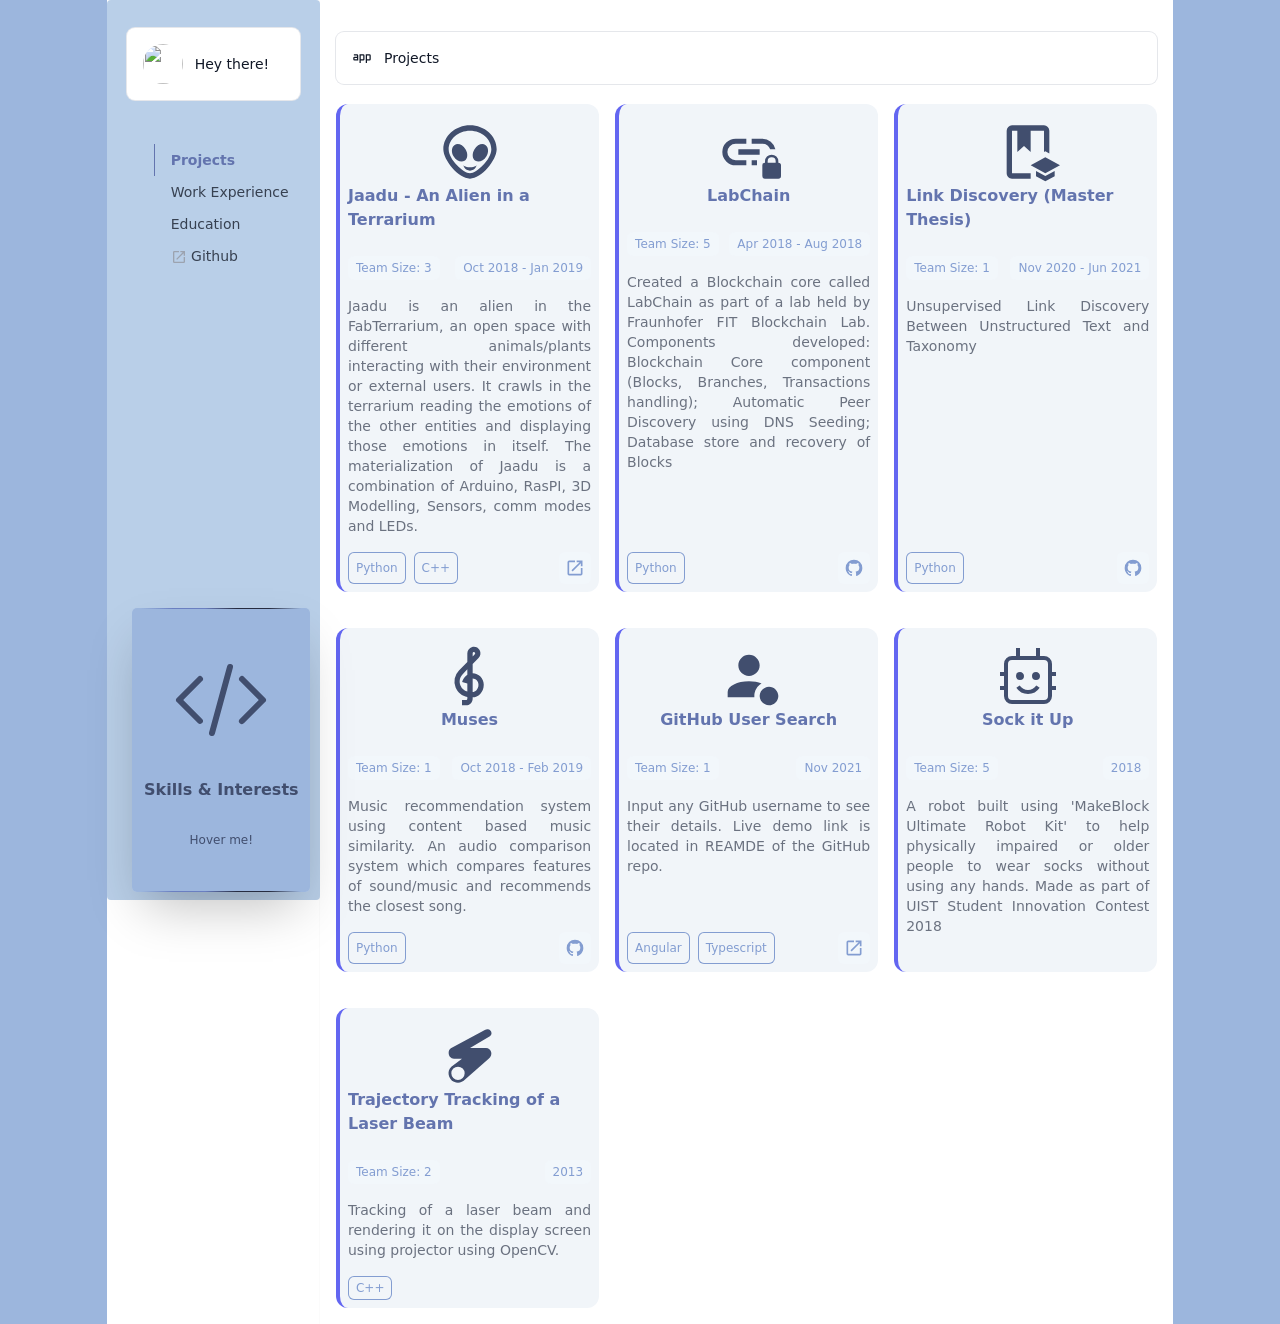
==== commit 8b347673: "color-mode again" ====
--- a/docs/index.html
+++ b/docs/index.html
@@ -31,21 +31,23 @@
   --color-primary-DEFAULT: var(--color-primary-400);
 }
 </style>
-<title>~</title>
+<title>~Projects</title>
 <link rel="preload" as="fetch" crossorigin="anonymous" href="/_payload.json">
 <style>.card{height:284px;overflow:visible}.content{transform-style:preserve-3d;transition:transform .3s}.back,.content,.front{border-radius:5px;height:100%;width:100%}.back,.front{backface-visibility:hidden;-webkit-backface-visibility:hidden;overflow:hidden;position:absolute}.back{align-items:center;display:flex;height:100%;justify-content:center;overflow:hidden;width:100%}.back:before{animation:rotation_481 5s linear infinite;background:linear-gradient(90deg,transparent,#6a7fc1,#6a7fc1,#262c40,#262c40,transparent);content:" ";display:block;height:160%;position:absolute;width:160px}.back-content{align-items:center;border-radius:5px;color:#fff;display:flex;flex-direction:column;gap:30px;height:99%;justify-content:center;position:absolute;width:99%}.card:hover .content{transform:rotateY(180deg)}@keyframes rotation_481{0%{transform:rotate(0deg);transform:rotate(1turn)}}.front{color:#fff;transform:rotateY(180deg)}.front .front-content{display:flex;flex-direction:column;height:100%;justify-content:space-between;padding:10px;position:absolute;width:100%}.front-content .badge{-webkit-backdrop-filter:blur(2px);backdrop-filter:blur(2px);background-color:#00000055;border-radius:10px;padding:2px 10px}.description{-webkit-backdrop-filter:blur(5px);backdrop-filter:blur(5px);background-color:#00000099;border-radius:5px;box-shadow:0 0 10px 5px #00000088;padding:10px;width:100%}.title{display:flex;font-size:11px;justify-content:space-between;max-width:100%}.title p{width:50%}.card-footer{font-size:8px;margin-top:5px}.front .img{height:100%;-o-object-fit:cover;object-fit:cover;-o-object-position:center;object-position:center;position:absolute;width:100%}.circle{animation:floating 2.6s linear infinite;background-color:green;border-radius:50%;filter:blur(15px);height:90px;position:relative;width:90px}#bottom{animation-delay:-.8s;background-color:teal;height:150px;left:50px;top:0;width:150px}#right{animation-delay:-1.8s;background-color:#ff0;height:30px;left:160px;top:-80px;width:30px}@keyframes floating{0%{transform:translateY(0)}50%{transform:translateY(10px)}to{transform:translateY(0)}}</style>
+<style>.theme-switch[data-v-8db30e88]{direction:rtl;display:flex;justify-content:center;position:relative}#theme-checkbox[data-v-8db30e88]{display:none}#theme-checkbox+label[data-v-8db30e88]{background-color:#cecece;border-radius:.25em;cursor:pointer;display:flex;font-size:2rem;height:1em;justify-content:space-between;position:relative;width:2.5em}#theme-checkbox:checked+label[data-v-8db30e88]{background-color:#3a3a3a}#theme-checkbox+label[data-v-8db30e88]:active{transform:scale(.85);transition:transform .2s}#theme-checkbox+label div[data-v-8db30e88]{background-color:#f2f2f2;border-radius:inherit;height:.8em;left:.1em;position:absolute;top:.1em;transition:.5s cubic-bezier(1,.33,.11,1.34);width:.8em;z-index:10}#theme-checkbox:checked+label div[data-v-8db30e88]{background-color:#212121;left:1.6em}#theme-checkbox+label span[data-v-8db30e88]{display:flex}#theme-checkbox+label svg[data-v-8db30e88]{box-sizing:border-box;display:inline-block;height:1em;padding:.15em;width:1em}#theme-checkbox+label span[data-v-8db30e88]:first-of-type{color:#3a3a3a}#theme-checkbox+label span[data-v-8db30e88]:last-of-type{color:#cecece}</style>
 <style>.icon[data-v-d7f9080e]{display:inline-block;vertical-align:middle}</style>
-<style>/*! tailwindcss v3.4.1 | MIT License | https://tailwindcss.com*/*,:after,:before{border-color:rgb(var(--color-gray-200)/1);border-style:solid;border-width:0;box-sizing:border-box}:after,:before{--tw-content:""}:host,html{line-height:1.5;-webkit-text-size-adjust:100%;font-family:ui-sans-serif,system-ui,sans-serif,Apple Color Emoji,Segoe UI Emoji,Segoe UI Symbol,Noto Color Emoji;font-feature-settings:normal;font-variation-settings:normal;-moz-tab-size:4;-o-tab-size:4;tab-size:4;-webkit-tap-highlight-color:transparent}body{line-height:inherit;margin:0}hr{border-top-width:1px;color:inherit;height:0}abbr:where([title]){-webkit-text-decoration:underline dotted;text-decoration:underline dotted}h1,h2,h3,h4,h5,h6{font-size:inherit;font-weight:inherit}a{color:inherit;text-decoration:inherit}b,strong{font-weight:bolder}code,kbd,pre,samp{font-family:ui-monospace,SFMono-Regular,Menlo,Monaco,Consolas,Liberation Mono,Courier New,monospace;font-feature-settings:normal;font-size:1em;font-variation-settings:normal}small{font-size:80%}sub,sup{font-size:75%;line-height:0;position:relative;vertical-align:baseline}sub{bottom:-.25em}sup{top:-.5em}table{border-collapse:collapse;border-color:inherit;text-indent:0}button,input,optgroup,select,textarea{color:inherit;font-family:inherit;font-feature-settings:inherit;font-size:100%;font-variation-settings:inherit;font-weight:inherit;line-height:inherit;margin:0;padding:0}button,select{text-transform:none}[type=button],[type=reset],[type=submit],button{-webkit-appearance:button;background-color:transparent;background-image:none}:-moz-focusring{outline:auto}:-moz-ui-invalid{box-shadow:none}progress{vertical-align:baseline}::-webkit-inner-spin-button,::-webkit-outer-spin-button{height:auto}[type=search]{-webkit-appearance:textfield;outline-offset:-2px}::-webkit-search-decoration{-webkit-appearance:none}::-webkit-file-upload-button{-webkit-appearance:button;font:inherit}summary{display:list-item}blockquote,dd,dl,figure,h1,h2,h3,h4,h5,h6,hr,p,pre{margin:0}fieldset{margin:0}fieldset,legend{padding:0}menu,ol,ul{list-style:none;margin:0;padding:0}dialog{padding:0}textarea{resize:vertical}input::-moz-placeholder,textarea::-moz-placeholder{color:rgb(var(--color-gray-400)/1);opacity:1}input::placeholder,textarea::placeholder{color:rgb(var(--color-gray-400)/1);opacity:1}[role=button],button{cursor:pointer}:disabled{cursor:default}audio,canvas,embed,iframe,img,object,svg,video{display:block;vertical-align:middle}img,video{height:auto;max-width:100%}[hidden]{display:none}*,:after,:before{--tw-border-spacing-x:0;--tw-border-spacing-y:0;--tw-translate-x:0;--tw-translate-y:0;--tw-rotate:0;--tw-skew-x:0;--tw-skew-y:0;--tw-scale-x:1;--tw-scale-y:1;--tw-pan-x: ;--tw-pan-y: ;--tw-pinch-zoom: ;--tw-scroll-snap-strictness:proximity;--tw-gradient-from-position: ;--tw-gradient-via-position: ;--tw-gradient-to-position: ;--tw-ordinal: ;--tw-slashed-zero: ;--tw-numeric-figure: ;--tw-numeric-spacing: ;--tw-numeric-fraction: ;--tw-ring-inset: ;--tw-ring-offset-width:0px;--tw-ring-offset-color:#fff;--tw-ring-color:rgba(59,130,246,.5);--tw-ring-offset-shadow:0 0 #0000;--tw-ring-shadow:0 0 #0000;--tw-shadow:0 0 #0000;--tw-shadow-colored:0 0 #0000;--tw-blur: ;--tw-brightness: ;--tw-contrast: ;--tw-grayscale: ;--tw-hue-rotate: ;--tw-invert: ;--tw-saturate: ;--tw-sepia: ;--tw-drop-shadow: ;--tw-backdrop-blur: ;--tw-backdrop-brightness: ;--tw-backdrop-contrast: ;--tw-backdrop-grayscale: ;--tw-backdrop-hue-rotate: ;--tw-backdrop-invert: ;--tw-backdrop-opacity: ;--tw-backdrop-saturate: ;--tw-backdrop-sepia: }::backdrop{--tw-border-spacing-x:0;--tw-border-spacing-y:0;--tw-translate-x:0;--tw-translate-y:0;--tw-rotate:0;--tw-skew-x:0;--tw-skew-y:0;--tw-scale-x:1;--tw-scale-y:1;--tw-pan-x: ;--tw-pan-y: ;--tw-pinch-zoom: ;--tw-scroll-snap-strictness:proximity;--tw-gradient-from-position: ;--tw-gradient-via-position: ;--tw-gradient-to-position: ;--tw-ordinal: ;--tw-slashed-zero: ;--tw-numeric-figure: ;--tw-numeric-spacing: ;--tw-numeric-fraction: ;--tw-ring-inset: ;--tw-ring-offset-width:0px;--tw-ring-offset-color:#fff;--tw-ring-color:rgba(59,130,246,.5);--tw-ring-offset-shadow:0 0 #0000;--tw-ring-shadow:0 0 #0000;--tw-shadow:0 0 #0000;--tw-shadow-colored:0 0 #0000;--tw-blur: ;--tw-brightness: ;--tw-contrast: ;--tw-grayscale: ;--tw-hue-rotate: ;--tw-invert: ;--tw-saturate: ;--tw-sepia: ;--tw-drop-shadow: ;--tw-backdrop-blur: ;--tw-backdrop-brightness: ;--tw-backdrop-contrast: ;--tw-backdrop-grayscale: ;--tw-backdrop-hue-rotate: ;--tw-backdrop-invert: ;--tw-backdrop-opacity: ;--tw-backdrop-saturate: ;--tw-backdrop-sepia: }.container{width:100%}@media (min-width:640px){.container{max-width:640px}}@media (min-width:768px){.container{max-width:768px}}@media (min-width:1024px){.container{max-width:1024px}}@media (min-width:1280px){.container{max-width:1280px}}@media (min-width:1536px){.container{max-width:1536px}}.form-input,.form-multiselect,.form-select,.form-textarea{-webkit-appearance:none;-moz-appearance:none;appearance:none;background-color:#fff;border-color:rgb(var(--color-gray-500)/var(--tw-border-opacity,1));border-radius:0;border-width:1px;font-size:1rem;line-height:1.5rem;padding:.5rem .75rem;--tw-shadow:0 0 #0000}.form-input:focus,.form-multiselect:focus,.form-select:focus,.form-textarea:focus{outline:2px solid transparent;outline-offset:2px;--tw-ring-inset:var(--tw-empty,/*!*/ /*!*/);--tw-ring-offset-width:0px;--tw-ring-offset-color:#fff;--tw-ring-color:#2563eb;--tw-ring-offset-shadow:var(--tw-ring-inset) 0 0 0 var(--tw-ring-offset-width) var(--tw-ring-offset-color);--tw-ring-shadow:var(--tw-ring-inset) 0 0 0 calc(1px + var(--tw-ring-offset-width)) var(--tw-ring-color);border-color:#2563eb;box-shadow:/*!*/ /*!*/ 0 0 0 0 #fff,/*!*/ /*!*/ 0 0 0 1px #2563eb,var(--tw-shadow);box-shadow:var(--tw-ring-offset-shadow),var(--tw-ring-shadow),var(--tw-shadow)}.form-input::-moz-placeholder,.form-textarea::-moz-placeholder{color:rgb(var(--color-gray-500)/1);color:rgb(var(--color-gray-500)/var(--tw-text-opacity,1));opacity:1}.form-input::placeholder,.form-textarea::placeholder{color:rgb(var(--color-gray-500)/1);color:rgb(var(--color-gray-500)/var(--tw-text-opacity,1));opacity:1}.form-input::-webkit-datetime-edit-fields-wrapper{padding:0}.form-input::-webkit-date-and-time-value{min-height:1.5em;text-align:inherit}.form-input::-webkit-datetime-edit{display:inline-flex}.form-input::-webkit-datetime-edit,.form-input::-webkit-datetime-edit-day-field,.form-input::-webkit-datetime-edit-hour-field,.form-input::-webkit-datetime-edit-meridiem-field,.form-input::-webkit-datetime-edit-millisecond-field,.form-input::-webkit-datetime-edit-minute-field,.form-input::-webkit-datetime-edit-month-field,.form-input::-webkit-datetime-edit-second-field,.form-input::-webkit-datetime-edit-year-field{padding-bottom:0;padding-top:0}.form-select{background-image:url("data:image/svg+xml;charset=utf-8,%3Csvg xmlns='http://www.w3.org/2000/svg' fill='none' viewBox='0 0 20 20'%3E%3Cpath stroke='rgb(var(--color-gray-500) / var(--tw-stroke-opacity, 1))' stroke-linecap='round' stroke-linejoin='round' stroke-width='1.5' d='m6 8 4 4 4-4'/%3E%3C/svg%3E");background-position:right .5rem center;background-repeat:no-repeat;background-size:1.5em 1.5em;padding-right:2.5rem;-webkit-print-color-adjust:exact;print-color-adjust:exact}.form-select:where([size]:not([size="1"])){background-image:none;background-position:0 0;background-repeat:unset;background-size:initial;padding-right:.75rem;-webkit-print-color-adjust:unset;print-color-adjust:unset}.form-checkbox,.form-radio{-webkit-appearance:none;-moz-appearance:none;appearance:none;background-color:#fff;background-origin:border-box;border-color:rgb(var(--color-gray-500)/var(--tw-border-opacity,1));border-width:1px;color:#2563eb;display:inline-block;flex-shrink:0;height:1rem;padding:0;-webkit-print-color-adjust:exact;print-color-adjust:exact;-webkit-user-select:none;-moz-user-select:none;user-select:none;vertical-align:middle;width:1rem;--tw-shadow:0 0 #0000}.form-checkbox{border-radius:0}.form-radio{border-radius:100%}.form-checkbox:focus,.form-radio:focus{outline:2px solid transparent;outline-offset:2px;--tw-ring-inset:var(--tw-empty,/*!*/ /*!*/);--tw-ring-offset-width:2px;--tw-ring-offset-color:#fff;--tw-ring-color:#2563eb;--tw-ring-offset-shadow:var(--tw-ring-inset) 0 0 0 var(--tw-ring-offset-width) var(--tw-ring-offset-color);--tw-ring-shadow:var(--tw-ring-inset) 0 0 0 calc(2px + var(--tw-ring-offset-width)) var(--tw-ring-color);box-shadow:/*!*/ /*!*/ 0 0 0 2px #fff,/*!*/ /*!*/ 0 0 0 4px #2563eb,var(--tw-shadow);box-shadow:var(--tw-ring-offset-shadow),var(--tw-ring-shadow),var(--tw-shadow)}.form-checkbox:checked,.form-radio:checked{background-color:currentColor;background-position:50%;background-repeat:no-repeat;background-size:100% 100%;border-color:transparent}.form-checkbox:checked{background-image:url("data:image/svg+xml;charset=utf-8,%3Csvg xmlns='http://www.w3.org/2000/svg' fill='%23fff' viewBox='0 0 16 16'%3E%3Cpath d='M12.207 4.793a1 1 0 0 1 0 1.414l-5 5a1 1 0 0 1-1.414 0l-2-2a1 1 0 0 1 1.414-1.414L6.5 9.086l4.293-4.293a1 1 0 0 1 1.414 0'/%3E%3C/svg%3E")}@media (forced-colors:active) {.form-checkbox:checked{-webkit-appearance:auto;-moz-appearance:auto;appearance:auto}}.form-radio:checked{background-image:url("data:image/svg+xml;charset=utf-8,%3Csvg xmlns='http://www.w3.org/2000/svg' fill='%23fff' viewBox='0 0 16 16'%3E%3Ccircle cx='8' cy='8' r='3'/%3E%3C/svg%3E")}@media (forced-colors:active) {.form-radio:checked{-webkit-appearance:auto;-moz-appearance:auto;appearance:auto}}.form-checkbox:checked:focus,.form-checkbox:checked:hover,.form-radio:checked:focus,.form-radio:checked:hover{background-color:currentColor;border-color:transparent}.form-checkbox:indeterminate{background-color:currentColor;background-image:url("data:image/svg+xml;charset=utf-8,%3Csvg xmlns='http://www.w3.org/2000/svg' fill='none' viewBox='0 0 16 16'%3E%3Cpath stroke='%23fff' stroke-linecap='round' stroke-linejoin='round' stroke-width='2' d='M4 8h8'/%3E%3C/svg%3E");background-position:50%;background-repeat:no-repeat;background-size:100% 100%;border-color:transparent}@media (forced-colors:active) {.form-checkbox:indeterminate{-webkit-appearance:auto;-moz-appearance:auto;appearance:auto}}.form-checkbox:indeterminate:focus,.form-checkbox:indeterminate:hover{background-color:currentColor;border-color:transparent}.i-heroicons-arrow-path-20-solid{-webkit-mask-image:url("data:image/svg+xml;charset=utf-8,%3Csvg xmlns='http://www.w3.org/2000/svg' width='20' height='20'%3E%3Cpath fill-rule='evenodd' d='M15.312 11.424a5.5 5.5 0 0 1-9.201 2.466l-.312-.311h2.433a.75.75 0 0 0 0-1.5H3.989a.75.75 0 0 0-.75.75v4.242a.75.75 0 0 0 1.5 0v-2.43l.31.31a7 7 0 0 0 11.712-3.138.75.75 0 0 0-1.449-.39m1.23-3.723a.75.75 0 0 0 .219-.53V2.929a.75.75 0 0 0-1.5 0V5.36l-.31-.31A7 7 0 0 0 3.239 8.188a.75.75 0 1 0 1.448.389A5.5 5.5 0 0 1 13.89 6.11l.311.31h-2.432a.75.75 0 0 0 0 1.5h4.243a.75.75 0 0 0 .53-.219' clip-rule='evenodd'/%3E%3C/svg%3E");-webkit-mask-image:var(--svg);mask-image:url("data:image/svg+xml;charset=utf-8,%3Csvg xmlns='http://www.w3.org/2000/svg' width='20' height='20'%3E%3Cpath fill-rule='evenodd' d='M15.312 11.424a5.5 5.5 0 0 1-9.201 2.466l-.312-.311h2.433a.75.75 0 0 0 0-1.5H3.989a.75.75 0 0 0-.75.75v4.242a.75.75 0 0 0 1.5 0v-2.43l.31.31a7 7 0 0 0 11.712-3.138.75.75 0 0 0-1.449-.39m1.23-3.723a.75.75 0 0 0 .219-.53V2.929a.75.75 0 0 0-1.5 0V5.36l-.31-.31A7 7 0 0 0 3.239 8.188a.75.75 0 1 0 1.448.389A5.5 5.5 0 0 1 13.89 6.11l.311.31h-2.432a.75.75 0 0 0 0 1.5h4.243a.75.75 0 0 0 .53-.219' clip-rule='evenodd'/%3E%3C/svg%3E");mask-image:var(--svg);--svg:url("data:image/svg+xml;charset=utf-8,%3Csvg xmlns='http://www.w3.org/2000/svg' width='20' height='20'%3E%3Cpath fill-rule='evenodd' d='M15.312 11.424a5.5 5.5 0 0 1-9.201 2.466l-.312-.311h2.433a.75.75 0 0 0 0-1.5H3.989a.75.75 0 0 0-.75.75v4.242a.75.75 0 0 0 1.5 0v-2.43l.31.31a7 7 0 0 0 11.712-3.138.75.75 0 0 0-1.449-.39m1.23-3.723a.75.75 0 0 0 .219-.53V2.929a.75.75 0 0 0-1.5 0V5.36l-.31-.31A7 7 0 0 0 3.239 8.188a.75.75 0 1 0 1.448.389A5.5 5.5 0 0 1 13.89 6.11l.311.31h-2.432a.75.75 0 0 0 0 1.5h4.243a.75.75 0 0 0 .53-.219' clip-rule='evenodd'/%3E%3C/svg%3E")}.i-heroicons-arrow-path-20-solid,.i-heroicons-arrows-up-down-20-solid{background-color:currentColor;display:inline-block;height:1em;-webkit-mask-repeat:no-repeat;mask-repeat:no-repeat;-webkit-mask-size:100% 100%;mask-size:100% 100%;width:1em}.i-heroicons-arrows-up-down-20-solid{-webkit-mask-image:url("data:image/svg+xml;charset=utf-8,%3Csvg xmlns='http://www.w3.org/2000/svg' width='20' height='20'%3E%3Cpath fill-rule='evenodd' d='M2.24 6.8a.75.75 0 0 0 1.06-.04l1.95-2.1v8.59a.75.75 0 0 0 1.5 0V4.66l1.95 2.1a.75.75 0 1 0 1.1-1.02l-3.25-3.5a.75.75 0 0 0-1.1 0L2.2 5.74a.75.75 0 0 0 .04 1.06m8 6.4a.75.75 0 0 0-.04 1.06l3.25 3.5a.75.75 0 0 0 1.1 0l3.25-3.5a.75.75 0 1 0-1.1-1.02l-1.95 2.1V6.75a.75.75 0 0 0-1.5 0v8.59l-1.95-2.1a.75.75 0 0 0-1.06-.04' clip-rule='evenodd'/%3E%3C/svg%3E");-webkit-mask-image:var(--svg);mask-image:url("data:image/svg+xml;charset=utf-8,%3Csvg xmlns='http://www.w3.org/2000/svg' width='20' height='20'%3E%3Cpath fill-rule='evenodd' d='M2.24 6.8a.75.75 0 0 0 1.06-.04l1.95-2.1v8.59a.75.75 0 0 0 1.5 0V4.66l1.95 2.1a.75.75 0 1 0 1.1-1.02l-3.25-3.5a.75.75 0 0 0-1.1 0L2.2 5.74a.75.75 0 0 0 .04 1.06m8 6.4a.75.75 0 0 0-.04 1.06l3.25 3.5a.75.75 0 0 0 1.1 0l3.25-3.5a.75.75 0 1 0-1.1-1.02l-1.95 2.1V6.75a.75.75 0 0 0-1.5 0v8.59l-1.95-2.1a.75.75 0 0 0-1.06-.04' clip-rule='evenodd'/%3E%3C/svg%3E");mask-image:var(--svg);--svg:url("data:image/svg+xml;charset=utf-8,%3Csvg xmlns='http://www.w3.org/2000/svg' width='20' height='20'%3E%3Cpath fill-rule='evenodd' d='M2.24 6.8a.75.75 0 0 0 1.06-.04l1.95-2.1v8.59a.75.75 0 0 0 1.5 0V4.66l1.95 2.1a.75.75 0 1 0 1.1-1.02l-3.25-3.5a.75.75 0 0 0-1.1 0L2.2 5.74a.75.75 0 0 0 .04 1.06m8 6.4a.75.75 0 0 0-.04 1.06l3.25 3.5a.75.75 0 0 0 1.1 0l3.25-3.5a.75.75 0 1 0-1.1-1.02l-1.95 2.1V6.75a.75.75 0 0 0-1.5 0v8.59l-1.95-2.1a.75.75 0 0 0-1.06-.04' clip-rule='evenodd'/%3E%3C/svg%3E")}.i-heroicons-bars-arrow-down-20-solid{-webkit-mask-image:url("data:image/svg+xml;charset=utf-8,%3Csvg xmlns='http://www.w3.org/2000/svg' width='20' height='20'%3E%3Cpath fill-rule='evenodd' d='M2 3.75A.75.75 0 0 1 2.75 3h11.5a.75.75 0 0 1 0 1.5H2.75A.75.75 0 0 1 2 3.75M2 7.5a.75.75 0 0 1 .75-.75h7.508a.75.75 0 0 1 0 1.5H2.75A.75.75 0 0 1 2 7.5M14 7a.75.75 0 0 1 .75.75v6.59l1.95-2.1a.75.75 0 1 1 1.1 1.02l-3.25 3.5a.75.75 0 0 1-1.1 0l-3.25-3.5a.75.75 0 1 1 1.1-1.02l1.95 2.1V7.75A.75.75 0 0 1 14 7M2 11.25a.75.75 0 0 1 .75-.75h4.562a.75.75 0 0 1 0 1.5H2.75a.75.75 0 0 1-.75-.75' clip-rule='evenodd'/%3E%3C/svg%3E");-webkit-mask-image:var(--svg);mask-image:url("data:image/svg+xml;charset=utf-8,%3Csvg xmlns='http://www.w3.org/2000/svg' width='20' height='20'%3E%3Cpath fill-rule='evenodd' d='M2 3.75A.75.75 0 0 1 2.75 3h11.5a.75.75 0 0 1 0 1.5H2.75A.75.75 0 0 1 2 3.75M2 7.5a.75.75 0 0 1 .75-.75h7.508a.75.75 0 0 1 0 1.5H2.75A.75.75 0 0 1 2 7.5M14 7a.75.75 0 0 1 .75.75v6.59l1.95-2.1a.75.75 0 1 1 1.1 1.02l-3.25 3.5a.75.75 0 0 1-1.1 0l-3.25-3.5a.75.75 0 1 1 1.1-1.02l1.95 2.1V7.75A.75.75 0 0 1 14 7M2 11.25a.75.75 0 0 1 .75-.75h4.562a.75.75 0 0 1 0 1.5H2.75a.75.75 0 0 1-.75-.75' clip-rule='evenodd'/%3E%3C/svg%3E");mask-image:var(--svg);--svg:url("data:image/svg+xml;charset=utf-8,%3Csvg xmlns='http://www.w3.org/2000/svg' width='20' height='20'%3E%3Cpath fill-rule='evenodd' d='M2 3.75A.75.75 0 0 1 2.75 3h11.5a.75.75 0 0 1 0 1.5H2.75A.75.75 0 0 1 2 3.75M2 7.5a.75.75 0 0 1 .75-.75h7.508a.75.75 0 0 1 0 1.5H2.75A.75.75 0 0 1 2 7.5M14 7a.75.75 0 0 1 .75.75v6.59l1.95-2.1a.75.75 0 1 1 1.1 1.02l-3.25 3.5a.75.75 0 0 1-1.1 0l-3.25-3.5a.75.75 0 1 1 1.1-1.02l1.95 2.1V7.75A.75.75 0 0 1 14 7M2 11.25a.75.75 0 0 1 .75-.75h4.562a.75.75 0 0 1 0 1.5H2.75a.75.75 0 0 1-.75-.75' clip-rule='evenodd'/%3E%3C/svg%3E")}.i-heroicons-bars-arrow-down-20-solid,.i-heroicons-bars-arrow-up-20-solid{background-color:currentColor;display:inline-block;height:1em;-webkit-mask-repeat:no-repeat;mask-repeat:no-repeat;-webkit-mask-size:100% 100%;mask-size:100% 100%;width:1em}.i-heroicons-bars-arrow-up-20-solid{-webkit-mask-image:url("data:image/svg+xml;charset=utf-8,%3Csvg xmlns='http://www.w3.org/2000/svg' width='20' height='20'%3E%3Cpath fill-rule='evenodd' d='M2 3.75A.75.75 0 0 1 2.75 3h11.5a.75.75 0 0 1 0 1.5H2.75A.75.75 0 0 1 2 3.75M2 7.5a.75.75 0 0 1 .75-.75h6.365a.75.75 0 0 1 0 1.5H2.75A.75.75 0 0 1 2 7.5M14 7a.75.75 0 0 1 .55.24l3.25 3.5a.75.75 0 1 1-1.1 1.02l-1.95-2.1v6.59a.75.75 0 0 1-1.5 0V9.66l-1.95 2.1a.75.75 0 1 1-1.1-1.02l3.25-3.5A.75.75 0 0 1 14 7M2 11.25a.75.75 0 0 1 .75-.75H7A.75.75 0 0 1 7 12H2.75a.75.75 0 0 1-.75-.75' clip-rule='evenodd'/%3E%3C/svg%3E");-webkit-mask-image:var(--svg);mask-image:url("data:image/svg+xml;charset=utf-8,%3Csvg xmlns='http://www.w3.org/2000/svg' width='20' height='20'%3E%3Cpath fill-rule='evenodd' d='M2 3.75A.75.75 0 0 1 2.75 3h11.5a.75.75 0 0 1 0 1.5H2.75A.75.75 0 0 1 2 3.75M2 7.5a.75.75 0 0 1 .75-.75h6.365a.75.75 0 0 1 0 1.5H2.75A.75.75 0 0 1 2 7.5M14 7a.75.75 0 0 1 .55.24l3.25 3.5a.75.75 0 1 1-1.1 1.02l-1.95-2.1v6.59a.75.75 0 0 1-1.5 0V9.66l-1.95 2.1a.75.75 0 1 1-1.1-1.02l3.25-3.5A.75.75 0 0 1 14 7M2 11.25a.75.75 0 0 1 .75-.75H7A.75.75 0 0 1 7 12H2.75a.75.75 0 0 1-.75-.75' clip-rule='evenodd'/%3E%3C/svg%3E");mask-image:var(--svg);--svg:url("data:image/svg+xml;charset=utf-8,%3Csvg xmlns='http://www.w3.org/2000/svg' width='20' height='20'%3E%3Cpath fill-rule='evenodd' d='M2 3.75A.75.75 0 0 1 2.75 3h11.5a.75.75 0 0 1 0 1.5H2.75A.75.75 0 0 1 2 3.75M2 7.5a.75.75 0 0 1 .75-.75h6.365a.75.75 0 0 1 0 1.5H2.75A.75.75 0 0 1 2 7.5M14 7a.75.75 0 0 1 .55.24l3.25 3.5a.75.75 0 1 1-1.1 1.02l-1.95-2.1v6.59a.75.75 0 0 1-1.5 0V9.66l-1.95 2.1a.75.75 0 1 1-1.1-1.02l3.25-3.5A.75.75 0 0 1 14 7M2 11.25a.75.75 0 0 1 .75-.75H7A.75.75 0 0 1 7 12H2.75a.75.75 0 0 1-.75-.75' clip-rule='evenodd'/%3E%3C/svg%3E")}.i-heroicons-check-20-solid{-webkit-mask-image:url("data:image/svg+xml;charset=utf-8,%3Csvg xmlns='http://www.w3.org/2000/svg' width='20' height='20'%3E%3Cpath fill-rule='evenodd' d='M16.705 4.153a.75.75 0 0 1 .142 1.052l-8 10.5a.75.75 0 0 1-1.127.075l-4.5-4.5a.75.75 0 0 1 1.06-1.06l3.894 3.893 7.48-9.817a.75.75 0 0 1 1.05-.143' clip-rule='evenodd'/%3E%3C/svg%3E");-webkit-mask-image:var(--svg);mask-image:url("data:image/svg+xml;charset=utf-8,%3Csvg xmlns='http://www.w3.org/2000/svg' width='20' height='20'%3E%3Cpath fill-rule='evenodd' d='M16.705 4.153a.75.75 0 0 1 .142 1.052l-8 10.5a.75.75 0 0 1-1.127.075l-4.5-4.5a.75.75 0 0 1 1.06-1.06l3.894 3.893 7.48-9.817a.75.75 0 0 1 1.05-.143' clip-rule='evenodd'/%3E%3C/svg%3E");mask-image:var(--svg);--svg:url("data:image/svg+xml;charset=utf-8,%3Csvg xmlns='http://www.w3.org/2000/svg' width='20' height='20'%3E%3Cpath fill-rule='evenodd' d='M16.705 4.153a.75.75 0 0 1 .142 1.052l-8 10.5a.75.75 0 0 1-1.127.075l-4.5-4.5a.75.75 0 0 1 1.06-1.06l3.894 3.893 7.48-9.817a.75.75 0 0 1 1.05-.143' clip-rule='evenodd'/%3E%3C/svg%3E")}.i-heroicons-check-20-solid,.i-heroicons-chevron-double-left-20-solid{background-color:currentColor;display:inline-block;height:1em;-webkit-mask-repeat:no-repeat;mask-repeat:no-repeat;-webkit-mask-size:100% 100%;mask-size:100% 100%;width:1em}.i-heroicons-chevron-double-left-20-solid{-webkit-mask-image:url("data:image/svg+xml;charset=utf-8,%3Csvg xmlns='http://www.w3.org/2000/svg' width='20' height='20'%3E%3Cpath fill-rule='evenodd' d='M4.72 9.47a.75.75 0 0 0 0 1.06l4.25 4.25a.75.75 0 1 0 1.06-1.06L6.31 10l3.72-3.72a.75.75 0 1 0-1.06-1.06zm9.25-4.25L9.72 9.47a.75.75 0 0 0 0 1.06l4.25 4.25a.75.75 0 1 0 1.06-1.06L11.31 10l3.72-3.72a.75.75 0 0 0-1.06-1.06' clip-rule='evenodd'/%3E%3C/svg%3E");-webkit-mask-image:var(--svg);mask-image:url("data:image/svg+xml;charset=utf-8,%3Csvg xmlns='http://www.w3.org/2000/svg' width='20' height='20'%3E%3Cpath fill-rule='evenodd' d='M4.72 9.47a.75.75 0 0 0 0 1.06l4.25 4.25a.75.75 0 1 0 1.06-1.06L6.31 10l3.72-3.72a.75.75 0 1 0-1.06-1.06zm9.25-4.25L9.72 9.47a.75.75 0 0 0 0 1.06l4.25 4.25a.75.75 0 1 0 1.06-1.06L11.31 10l3.72-3.72a.75.75 0 0 0-1.06-1.06' clip-rule='evenodd'/%3E%3C/svg%3E");mask-image:var(--svg);--svg:url("data:image/svg+xml;charset=utf-8,%3Csvg xmlns='http://www.w3.org/2000/svg' width='20' height='20'%3E%3Cpath fill-rule='evenodd' d='M4.72 9.47a.75.75 0 0 0 0 1.06l4.25 4.25a.75.75 0 1 0 1.06-1.06L6.31 10l3.72-3.72a.75.75 0 1 0-1.06-1.06zm9.25-4.25L9.72 9.47a.75.75 0 0 0 0 1.06l4.25 4.25a.75.75 0 1 0 1.06-1.06L11.31 10l3.72-3.72a.75.75 0 0 0-1.06-1.06' clip-rule='evenodd'/%3E%3C/svg%3E")}.i-heroicons-chevron-double-right-20-solid{-webkit-mask-image:url("data:image/svg+xml;charset=utf-8,%3Csvg xmlns='http://www.w3.org/2000/svg' width='20' height='20'%3E%3Cpath fill-rule='evenodd' d='M15.28 9.47a.75.75 0 0 1 0 1.06l-4.25 4.25a.75.75 0 1 1-1.06-1.06L13.69 10 9.97 6.28a.75.75 0 0 1 1.06-1.06zM6.03 5.22l4.25 4.25a.75.75 0 0 1 0 1.06l-4.25 4.25a.75.75 0 0 1-1.06-1.06L8.69 10 4.97 6.28a.75.75 0 0 1 1.06-1.06' clip-rule='evenodd'/%3E%3C/svg%3E");-webkit-mask-image:var(--svg);mask-image:url("data:image/svg+xml;charset=utf-8,%3Csvg xmlns='http://www.w3.org/2000/svg' width='20' height='20'%3E%3Cpath fill-rule='evenodd' d='M15.28 9.47a.75.75 0 0 1 0 1.06l-4.25 4.25a.75.75 0 1 1-1.06-1.06L13.69 10 9.97 6.28a.75.75 0 0 1 1.06-1.06zM6.03 5.22l4.25 4.25a.75.75 0 0 1 0 1.06l-4.25 4.25a.75.75 0 0 1-1.06-1.06L8.69 10 4.97 6.28a.75.75 0 0 1 1.06-1.06' clip-rule='evenodd'/%3E%3C/svg%3E");mask-image:var(--svg);--svg:url("data:image/svg+xml;charset=utf-8,%3Csvg xmlns='http://www.w3.org/2000/svg' width='20' height='20'%3E%3Cpath fill-rule='evenodd' d='M15.28 9.47a.75.75 0 0 1 0 1.06l-4.25 4.25a.75.75 0 1 1-1.06-1.06L13.69 10 9.97 6.28a.75.75 0 0 1 1.06-1.06zM6.03 5.22l4.25 4.25a.75.75 0 0 1 0 1.06l-4.25 4.25a.75.75 0 0 1-1.06-1.06L8.69 10 4.97 6.28a.75.75 0 0 1 1.06-1.06' clip-rule='evenodd'/%3E%3C/svg%3E")}.i-heroicons-chevron-double-right-20-solid,.i-heroicons-chevron-down-20-solid{background-color:currentColor;display:inline-block;height:1em;-webkit-mask-repeat:no-repeat;mask-repeat:no-repeat;-webkit-mask-size:100% 100%;mask-size:100% 100%;width:1em}.i-heroicons-chevron-down-20-solid{-webkit-mask-image:url("data:image/svg+xml;charset=utf-8,%3Csvg xmlns='http://www.w3.org/2000/svg' width='20' height='20'%3E%3Cpath fill-rule='evenodd' d='M5.22 8.22a.75.75 0 0 1 1.06 0L10 11.94l3.72-3.72a.75.75 0 1 1 1.06 1.06l-4.25 4.25a.75.75 0 0 1-1.06 0L5.22 9.28a.75.75 0 0 1 0-1.06' clip-rule='evenodd'/%3E%3C/svg%3E");-webkit-mask-image:var(--svg);mask-image:url("data:image/svg+xml;charset=utf-8,%3Csvg xmlns='http://www.w3.org/2000/svg' width='20' height='20'%3E%3Cpath fill-rule='evenodd' d='M5.22 8.22a.75.75 0 0 1 1.06 0L10 11.94l3.72-3.72a.75.75 0 1 1 1.06 1.06l-4.25 4.25a.75.75 0 0 1-1.06 0L5.22 9.28a.75.75 0 0 1 0-1.06' clip-rule='evenodd'/%3E%3C/svg%3E");mask-image:var(--svg);--svg:url("data:image/svg+xml;charset=utf-8,%3Csvg xmlns='http://www.w3.org/2000/svg' width='20' height='20'%3E%3Cpath fill-rule='evenodd' d='M5.22 8.22a.75.75 0 0 1 1.06 0L10 11.94l3.72-3.72a.75.75 0 1 1 1.06 1.06l-4.25 4.25a.75.75 0 0 1-1.06 0L5.22 9.28a.75.75 0 0 1 0-1.06' clip-rule='evenodd'/%3E%3C/svg%3E")}.i-heroicons-chevron-left-20-solid{-webkit-mask-image:url("data:image/svg+xml;charset=utf-8,%3Csvg xmlns='http://www.w3.org/2000/svg' width='20' height='20'%3E%3Cpath fill-rule='evenodd' d='M11.78 5.22a.75.75 0 0 1 0 1.06L8.06 10l3.72 3.72a.75.75 0 1 1-1.06 1.06l-4.25-4.25a.75.75 0 0 1 0-1.06l4.25-4.25a.75.75 0 0 1 1.06 0' clip-rule='evenodd'/%3E%3C/svg%3E");-webkit-mask-image:var(--svg);mask-image:url("data:image/svg+xml;charset=utf-8,%3Csvg xmlns='http://www.w3.org/2000/svg' width='20' height='20'%3E%3Cpath fill-rule='evenodd' d='M11.78 5.22a.75.75 0 0 1 0 1.06L8.06 10l3.72 3.72a.75.75 0 1 1-1.06 1.06l-4.25-4.25a.75.75 0 0 1 0-1.06l4.25-4.25a.75.75 0 0 1 1.06 0' clip-rule='evenodd'/%3E%3C/svg%3E");mask-image:var(--svg);--svg:url("data:image/svg+xml;charset=utf-8,%3Csvg xmlns='http://www.w3.org/2000/svg' width='20' height='20'%3E%3Cpath fill-rule='evenodd' d='M11.78 5.22a.75.75 0 0 1 0 1.06L8.06 10l3.72 3.72a.75.75 0 1 1-1.06 1.06l-4.25-4.25a.75.75 0 0 1 0-1.06l4.25-4.25a.75.75 0 0 1 1.06 0' clip-rule='evenodd'/%3E%3C/svg%3E")}.i-heroicons-chevron-left-20-solid,.i-heroicons-chevron-right-20-solid{background-color:currentColor;display:inline-block;height:1em;-webkit-mask-repeat:no-repeat;mask-repeat:no-repeat;-webkit-mask-size:100% 100%;mask-size:100% 100%;width:1em}.i-heroicons-chevron-right-20-solid{-webkit-mask-image:url("data:image/svg+xml;charset=utf-8,%3Csvg xmlns='http://www.w3.org/2000/svg' width='20' height='20'%3E%3Cpath fill-rule='evenodd' d='M8.22 5.22a.75.75 0 0 1 1.06 0l4.25 4.25a.75.75 0 0 1 0 1.06l-4.25 4.25a.75.75 0 0 1-1.06-1.06L11.94 10 8.22 6.28a.75.75 0 0 1 0-1.06' clip-rule='evenodd'/%3E%3C/svg%3E");-webkit-mask-image:var(--svg);mask-image:url("data:image/svg+xml;charset=utf-8,%3Csvg xmlns='http://www.w3.org/2000/svg' width='20' height='20'%3E%3Cpath fill-rule='evenodd' d='M8.22 5.22a.75.75 0 0 1 1.06 0l4.25 4.25a.75.75 0 0 1 0 1.06l-4.25 4.25a.75.75 0 0 1-1.06-1.06L11.94 10 8.22 6.28a.75.75 0 0 1 0-1.06' clip-rule='evenodd'/%3E%3C/svg%3E");mask-image:var(--svg);--svg:url("data:image/svg+xml;charset=utf-8,%3Csvg xmlns='http://www.w3.org/2000/svg' width='20' height='20'%3E%3Cpath fill-rule='evenodd' d='M8.22 5.22a.75.75 0 0 1 1.06 0l4.25 4.25a.75.75 0 0 1 0 1.06l-4.25 4.25a.75.75 0 0 1-1.06-1.06L11.94 10 8.22 6.28a.75.75 0 0 1 0-1.06' clip-rule='evenodd'/%3E%3C/svg%3E")}.i-heroicons-circle-stack-20-solid{-webkit-mask-image:url("data:image/svg+xml;charset=utf-8,%3Csvg xmlns='http://www.w3.org/2000/svg' width='20' height='20'%3E%3Cpath fill-rule='evenodd' d='M10 1c3.866 0 7 1.79 7 4s-3.134 4-7 4-7-1.79-7-4 3.134-4 7-4m5.694 8.13c.464-.264.91-.583 1.306-.952V10c0 2.21-3.134 4-7 4s-7-1.79-7-4V8.178a7 7 0 0 0 1.306.953C5.838 10.006 7.854 10.5 10 10.5s4.162-.494 5.694-1.37M3 13.179V15c0 2.21 3.134 4 7 4s7-1.79 7-4v-1.822a7 7 0 0 1-1.306.953C14.162 15.006 12.146 15.5 10 15.5s-4.162-.494-5.694-1.37A7 7 0 0 1 3 13.179' clip-rule='evenodd'/%3E%3C/svg%3E");-webkit-mask-image:var(--svg);mask-image:url("data:image/svg+xml;charset=utf-8,%3Csvg xmlns='http://www.w3.org/2000/svg' width='20' height='20'%3E%3Cpath fill-rule='evenodd' d='M10 1c3.866 0 7 1.79 7 4s-3.134 4-7 4-7-1.79-7-4 3.134-4 7-4m5.694 8.13c.464-.264.91-.583 1.306-.952V10c0 2.21-3.134 4-7 4s-7-1.79-7-4V8.178a7 7 0 0 0 1.306.953C5.838 10.006 7.854 10.5 10 10.5s4.162-.494 5.694-1.37M3 13.179V15c0 2.21 3.134 4 7 4s7-1.79 7-4v-1.822a7 7 0 0 1-1.306.953C14.162 15.006 12.146 15.5 10 15.5s-4.162-.494-5.694-1.37A7 7 0 0 1 3 13.179' clip-rule='evenodd'/%3E%3C/svg%3E");mask-image:var(--svg);--svg:url("data:image/svg+xml;charset=utf-8,%3Csvg xmlns='http://www.w3.org/2000/svg' width='20' height='20'%3E%3Cpath fill-rule='evenodd' d='M10 1c3.866 0 7 1.79 7 4s-3.134 4-7 4-7-1.79-7-4 3.134-4 7-4m5.694 8.13c.464-.264.91-.583 1.306-.952V10c0 2.21-3.134 4-7 4s-7-1.79-7-4V8.178a7 7 0 0 0 1.306.953C5.838 10.006 7.854 10.5 10 10.5s4.162-.494 5.694-1.37M3 13.179V15c0 2.21 3.134 4 7 4s7-1.79 7-4v-1.822a7 7 0 0 1-1.306.953C14.162 15.006 12.146 15.5 10 15.5s-4.162-.494-5.694-1.37A7 7 0 0 1 3 13.179' clip-rule='evenodd'/%3E%3C/svg%3E")}.i-heroicons-circle-stack-20-solid,.i-heroicons-code-bracket-solid{background-color:currentColor;display:inline-block;height:1em;-webkit-mask-repeat:no-repeat;mask-repeat:no-repeat;-webkit-mask-size:100% 100%;mask-size:100% 100%;width:1em}.i-heroicons-code-bracket-solid{-webkit-mask-image:url("data:image/svg+xml;charset=utf-8,%3Csvg xmlns='http://www.w3.org/2000/svg' width='24' height='24'%3E%3Cpath fill-rule='evenodd' d='M14.447 3.026a.75.75 0 0 1 .527.921l-4.5 16.5a.75.75 0 0 1-1.448-.394l4.5-16.5a.75.75 0 0 1 .921-.527M16.72 6.22a.75.75 0 0 1 1.06 0l5.25 5.25a.75.75 0 0 1 0 1.06l-5.25 5.25a.75.75 0 1 1-1.06-1.06L21.44 12l-4.72-4.72a.75.75 0 0 1 0-1.06m-9.44 0a.75.75 0 0 1 0 1.06L2.56 12l4.72 4.72a.75.75 0 0 1-1.06 1.06L.97 12.53a.75.75 0 0 1 0-1.06l5.25-5.25a.75.75 0 0 1 1.06 0' clip-rule='evenodd'/%3E%3C/svg%3E");-webkit-mask-image:var(--svg);mask-image:url("data:image/svg+xml;charset=utf-8,%3Csvg xmlns='http://www.w3.org/2000/svg' width='24' height='24'%3E%3Cpath fill-rule='evenodd' d='M14.447 3.026a.75.75 0 0 1 .527.921l-4.5 16.5a.75.75 0 0 1-1.448-.394l4.5-16.5a.75.75 0 0 1 .921-.527M16.72 6.22a.75.75 0 0 1 1.06 0l5.25 5.25a.75.75 0 0 1 0 1.06l-5.25 5.25a.75.75 0 1 1-1.06-1.06L21.44 12l-4.72-4.72a.75.75 0 0 1 0-1.06m-9.44 0a.75.75 0 0 1 0 1.06L2.56 12l4.72 4.72a.75.75 0 0 1-1.06 1.06L.97 12.53a.75.75 0 0 1 0-1.06l5.25-5.25a.75.75 0 0 1 1.06 0' clip-rule='evenodd'/%3E%3C/svg%3E");mask-image:var(--svg);--svg:url("data:image/svg+xml;charset=utf-8,%3Csvg xmlns='http://www.w3.org/2000/svg' width='24' height='24'%3E%3Cpath fill-rule='evenodd' d='M14.447 3.026a.75.75 0 0 1 .527.921l-4.5 16.5a.75.75 0 0 1-1.448-.394l4.5-16.5a.75.75 0 0 1 .921-.527M16.72 6.22a.75.75 0 0 1 1.06 0l5.25 5.25a.75.75 0 0 1 0 1.06l-5.25 5.25a.75.75 0 1 1-1.06-1.06L21.44 12l-4.72-4.72a.75.75 0 0 1 0-1.06m-9.44 0a.75.75 0 0 1 0 1.06L2.56 12l4.72 4.72a.75.75 0 0 1-1.06 1.06L.97 12.53a.75.75 0 0 1 0-1.06l5.25-5.25a.75.75 0 0 1 1.06 0' clip-rule='evenodd'/%3E%3C/svg%3E")}.i-heroicons-magnifying-glass-20-solid{-webkit-mask-image:url("data:image/svg+xml;charset=utf-8,%3Csvg xmlns='http://www.w3.org/2000/svg' width='20' height='20'%3E%3Cpath fill-rule='evenodd' d='M9 3.5a5.5 5.5 0 1 0 0 11 5.5 5.5 0 0 0 0-11M2 9a7 7 0 1 1 12.452 4.391l3.328 3.329a.75.75 0 1 1-1.06 1.06l-3.329-3.328A7 7 0 0 1 2 9' clip-rule='evenodd'/%3E%3C/svg%3E");-webkit-mask-image:var(--svg);mask-image:url("data:image/svg+xml;charset=utf-8,%3Csvg xmlns='http://www.w3.org/2000/svg' width='20' height='20'%3E%3Cpath fill-rule='evenodd' d='M9 3.5a5.5 5.5 0 1 0 0 11 5.5 5.5 0 0 0 0-11M2 9a7 7 0 1 1 12.452 4.391l3.328 3.329a.75.75 0 1 1-1.06 1.06l-3.329-3.328A7 7 0 0 1 2 9' clip-rule='evenodd'/%3E%3C/svg%3E");mask-image:var(--svg);--svg:url("data:image/svg+xml;charset=utf-8,%3Csvg xmlns='http://www.w3.org/2000/svg' width='20' height='20'%3E%3Cpath fill-rule='evenodd' d='M9 3.5a5.5 5.5 0 1 0 0 11 5.5 5.5 0 0 0 0-11M2 9a7 7 0 1 1 12.452 4.391l3.328 3.329a.75.75 0 1 1-1.06 1.06l-3.329-3.328A7 7 0 0 1 2 9' clip-rule='evenodd'/%3E%3C/svg%3E")}.i-heroicons-magnifying-glass-20-solid,.i-heroicons-minus-20-solid{background-color:currentColor;display:inline-block;height:1em;-webkit-mask-repeat:no-repeat;mask-repeat:no-repeat;-webkit-mask-size:100% 100%;mask-size:100% 100%;width:1em}.i-heroicons-minus-20-solid{-webkit-mask-image:url("data:image/svg+xml;charset=utf-8,%3Csvg xmlns='http://www.w3.org/2000/svg' width='20' height='20'%3E%3Cpath fill-rule='evenodd' d='M4 10a.75.75 0 0 1 .75-.75h10.5a.75.75 0 0 1 0 1.5H4.75A.75.75 0 0 1 4 10' clip-rule='evenodd'/%3E%3C/svg%3E");-webkit-mask-image:var(--svg);mask-image:url("data:image/svg+xml;charset=utf-8,%3Csvg xmlns='http://www.w3.org/2000/svg' width='20' height='20'%3E%3Cpath fill-rule='evenodd' d='M4 10a.75.75 0 0 1 .75-.75h10.5a.75.75 0 0 1 0 1.5H4.75A.75.75 0 0 1 4 10' clip-rule='evenodd'/%3E%3C/svg%3E");mask-image:var(--svg);--svg:url("data:image/svg+xml;charset=utf-8,%3Csvg xmlns='http://www.w3.org/2000/svg' width='20' height='20'%3E%3Cpath fill-rule='evenodd' d='M4 10a.75.75 0 0 1 .75-.75h10.5a.75.75 0 0 1 0 1.5H4.75A.75.75 0 0 1 4 10' clip-rule='evenodd'/%3E%3C/svg%3E")}.i-heroicons-moon{-webkit-mask-image:url("data:image/svg+xml;charset=utf-8,%3Csvg xmlns='http://www.w3.org/2000/svg' width='24' height='24'%3E%3Cpath fill='none' stroke='%23000' stroke-linecap='round' stroke-linejoin='round' stroke-width='1.5' d='M21.752 15.002A9.7 9.7 0 0 1 18 15.75 9.75 9.75 0 0 1 8.25 6c0-1.33.266-2.597.748-3.752A9.75 9.75 0 0 0 3 11.25 9.75 9.75 0 0 0 12.75 21a9.75 9.75 0 0 0 9.002-5.998'/%3E%3C/svg%3E");-webkit-mask-image:var(--svg);mask-image:url("data:image/svg+xml;charset=utf-8,%3Csvg xmlns='http://www.w3.org/2000/svg' width='24' height='24'%3E%3Cpath fill='none' stroke='%23000' stroke-linecap='round' stroke-linejoin='round' stroke-width='1.5' d='M21.752 15.002A9.7 9.7 0 0 1 18 15.75 9.75 9.75 0 0 1 8.25 6c0-1.33.266-2.597.748-3.752A9.75 9.75 0 0 0 3 11.25 9.75 9.75 0 0 0 12.75 21a9.75 9.75 0 0 0 9.002-5.998'/%3E%3C/svg%3E");mask-image:var(--svg);--svg:url("data:image/svg+xml;charset=utf-8,%3Csvg xmlns='http://www.w3.org/2000/svg' width='24' height='24'%3E%3Cpath fill='none' stroke='%23000' stroke-linecap='round' stroke-linejoin='round' stroke-width='1.5' d='M21.752 15.002A9.7 9.7 0 0 1 18 15.75 9.75 9.75 0 0 1 8.25 6c0-1.33.266-2.597.748-3.752A9.75 9.75 0 0 0 3 11.25 9.75 9.75 0 0 0 12.75 21a9.75 9.75 0 0 0 9.002-5.998'/%3E%3C/svg%3E")}.i-heroicons-moon,.i-heroicons-sun{background-color:currentColor;display:inline-block;height:1em;-webkit-mask-repeat:no-repeat;mask-repeat:no-repeat;-webkit-mask-size:100% 100%;mask-size:100% 100%;width:1em}.i-heroicons-sun{-webkit-mask-image:url("data:image/svg+xml;charset=utf-8,%3Csvg xmlns='http://www.w3.org/2000/svg' width='24' height='24'%3E%3Cpath fill='none' stroke='%23000' stroke-linecap='round' stroke-linejoin='round' stroke-width='1.5' d='M12 3v2.25m6.364.386-1.591 1.591M21 12h-2.25m-.386 6.364-1.591-1.591M12 18.75V21m-4.773-4.227-1.591 1.591M5.25 12H3m4.227-4.773L5.636 5.636M15.75 12a3.75 3.75 0 1 1-7.5 0 3.75 3.75 0 0 1 7.5 0'/%3E%3C/svg%3E");-webkit-mask-image:var(--svg);mask-image:url("data:image/svg+xml;charset=utf-8,%3Csvg xmlns='http://www.w3.org/2000/svg' width='24' height='24'%3E%3Cpath fill='none' stroke='%23000' stroke-linecap='round' stroke-linejoin='round' stroke-width='1.5' d='M12 3v2.25m6.364.386-1.591 1.591M21 12h-2.25m-.386 6.364-1.591-1.591M12 18.75V21m-4.773-4.227-1.591 1.591M5.25 12H3m4.227-4.773L5.636 5.636M15.75 12a3.75 3.75 0 1 1-7.5 0 3.75 3.75 0 0 1 7.5 0'/%3E%3C/svg%3E");mask-image:var(--svg);--svg:url("data:image/svg+xml;charset=utf-8,%3Csvg xmlns='http://www.w3.org/2000/svg' width='24' height='24'%3E%3Cpath fill='none' stroke='%23000' stroke-linecap='round' stroke-linejoin='round' stroke-width='1.5' d='M12 3v2.25m6.364.386-1.591 1.591M21 12h-2.25m-.386 6.364-1.591-1.591M12 18.75V21m-4.773-4.227-1.591 1.591M5.25 12H3m4.227-4.773L5.636 5.636M15.75 12a3.75 3.75 0 1 1-7.5 0 3.75 3.75 0 0 1 7.5 0'/%3E%3C/svg%3E")}.i-heroicons-x-mark-20-solid{background-color:currentColor;display:inline-block;height:1em;-webkit-mask-image:url("data:image/svg+xml;charset=utf-8,%3Csvg xmlns='http://www.w3.org/2000/svg' width='20' height='20'%3E%3Cpath d='M6.28 5.22a.75.75 0 0 0-1.06 1.06L8.94 10l-3.72 3.72a.75.75 0 1 0 1.06 1.06L10 11.06l3.72 3.72a.75.75 0 1 0 1.06-1.06L11.06 10l3.72-3.72a.75.75 0 0 0-1.06-1.06L10 8.94z'/%3E%3C/svg%3E");-webkit-mask-image:var(--svg);mask-image:url("data:image/svg+xml;charset=utf-8,%3Csvg xmlns='http://www.w3.org/2000/svg' width='20' height='20'%3E%3Cpath d='M6.28 5.22a.75.75 0 0 0-1.06 1.06L8.94 10l-3.72 3.72a.75.75 0 1 0 1.06 1.06L10 11.06l3.72 3.72a.75.75 0 1 0 1.06-1.06L11.06 10l3.72-3.72a.75.75 0 0 0-1.06-1.06L10 8.94z'/%3E%3C/svg%3E");mask-image:var(--svg);-webkit-mask-repeat:no-repeat;mask-repeat:no-repeat;-webkit-mask-size:100% 100%;mask-size:100% 100%;width:1em;--svg:url("data:image/svg+xml;charset=utf-8,%3Csvg xmlns='http://www.w3.org/2000/svg' width='20' height='20'%3E%3Cpath d='M6.28 5.22a.75.75 0 0 0-1.06 1.06L8.94 10l-3.72 3.72a.75.75 0 1 0 1.06 1.06L10 11.06l3.72 3.72a.75.75 0 1 0 1.06-1.06L11.06 10l3.72-3.72a.75.75 0 0 0-1.06-1.06L10 8.94z'/%3E%3C/svg%3E")}.pointer-events-none{pointer-events:none}.pointer-events-auto{pointer-events:auto}.visible{visibility:visible}.invisible{visibility:hidden}.static{position:static}.fixed{position:fixed}.absolute{position:absolute}.relative{position:relative}.sticky{position:sticky}.inset-0{inset:0}.inset-y-0{bottom:0;top:0}.-bottom-1{bottom:-.25rem}.-left-1{left:-.25rem}.-right-1{right:-.25rem}.-top-1{top:-.25rem}.bottom-0{bottom:0}.end-0{inset-inline-end:0}.end-4{inset-inline-end:1rem}.left-0{left:0}.left-\[4px\]{left:4px}.right-0{right:0}.right-5{right:1.25rem}.start-0{inset-inline-start:0}.start-4{inset-inline-start:1rem}.top-0{top:0}.top-5{top:1.25rem}.top-\[4px\]{top:4px}.z-10{z-index:10}.z-20{z-index:20}.z-50{z-index:50}.z-\[1\]{z-index:1}.z-\[55\]{z-index:55}.col-start-1{grid-column-start:1}.row-start-1{grid-row-start:1}.-m-1{margin:-.25rem}.-m-1\.5{margin:-.375rem}.-mx-1{margin-left:-.25rem;margin-right:-.25rem}.-my-0{margin-bottom:0;margin-top:0}.-my-0\.5{margin-bottom:-.125rem;margin-top:-.125rem}.mx-1{margin-left:.25rem;margin-right:.25rem}.mx-3{margin-left:.75rem;margin-right:.75rem}.mx-auto{margin-left:auto;margin-right:auto}.my-2{margin-bottom:.5rem;margin-top:.5rem}.my-4{margin-bottom:1rem;margin-top:1rem}.-me-1{margin-inline-end:-.25rem}.-me-1\.5{margin-inline-end:-.375rem}.-ms-px{margin-inline-start:-1px}.-mt-1{margin-top:-.25rem}.mb-1{margin-bottom:.25rem}.mb-1\.5{margin-bottom:.375rem}.mb-2{margin-bottom:.5rem}.mb-3{margin-bottom:.75rem}.mb-4{margin-bottom:1rem}.mb-5{margin-bottom:1.25rem}.ms-3{margin-inline-start:.75rem}.ms-auto{margin-inline-start:auto}.mt-0{margin-top:0}.mt-1{margin-top:.25rem}.mt-2{margin-top:.5rem}.mt-3{margin-top:.75rem}.mt-4{margin-top:1rem}.mt-5{margin-top:1.25rem}.line-clamp-1{display:-webkit-box;overflow:hidden;-webkit-box-orient:vertical;-webkit-line-clamp:1}.block{display:block}.inline-block{display:inline-block}.inline{display:inline}.flex{display:flex}.inline-flex{display:inline-flex}.table{display:table}.grid{display:grid}.inline-grid{display:inline-grid}.hidden{display:none}.h-0{height:0}.h-0\.5{height:.125rem}.h-1{height:.25rem}.h-1\.5{height:.375rem}.h-10{height:2.5rem}.h-12{height:3rem}.h-14{height:3.5rem}.h-16{height:4rem}.h-2{height:.5rem}.h-2\.5{height:.625rem}.h-20{height:5rem}.h-3{height:.75rem}.h-3\.5{height:.875rem}.h-4{height:1rem}.h-5{height:1.25rem}.h-6{height:1.5rem}.h-7{height:1.75rem}.h-8{height:2rem}.h-\[4px\]{height:4px}.h-\[5px\]{height:5px}.h-full{height:100%}.h-px{height:1px}.h-screen{height:100vh}.max-h-60{max-height:15rem}.min-h-0{min-height:0}.min-h-full{min-height:100%}.w-0{width:0}.w-1\/12{width:8.333333%}.w-10{width:2.5rem}.w-10\/12{width:83.333333%}.w-11{width:2.75rem}.w-12{width:3rem}.w-14{width:3.5rem}.w-16{width:4rem}.w-2{width:.5rem}.w-2\.5{width:.625rem}.w-2\/12{width:16.666667%}.w-20{width:5rem}.w-3{width:.75rem}.w-4{width:1rem}.w-48{width:12rem}.w-5{width:1.25rem}.w-6{width:1.5rem}.w-7{width:1.75rem}.w-8{width:2rem}.w-8\/12{width:66.666667%}.w-9{width:2.25rem}.w-\[3\.25rem\]{width:3.25rem}.w-\[3\.75rem\]{width:3.75rem}.w-\[calc\(100\%\+0\.5rem\)\]{width:calc(100% + .5rem)}.w-fit{width:-moz-fit-content;width:fit-content}.w-full{width:100%}.w-px{width:1px}.w-screen{width:100vw}.min-w-0{min-width:0}.min-w-\[0\.375rem\]{min-width:.375rem}.min-w-\[0\.5rem\]{min-width:.5rem}.min-w-\[0\.625rem\]{min-width:.625rem}.min-w-\[0\.75rem\]{min-width:.75rem}.min-w-\[0\.875rem\]{min-width:.875rem}.min-w-\[1\.25rem\]{min-width:1.25rem}.min-w-\[16px\]{min-width:16px}.min-w-\[1rem\]{min-width:1rem}.min-w-\[20px\]{min-width:20px}.min-w-\[24px\]{min-width:24px}.min-w-\[4px\]{min-width:4px}.min-w-\[5px\]{min-width:5px}.min-w-fit{min-width:-moz-fit-content;min-width:fit-content}.min-w-full{min-width:100%}.max-w-7xl{max-width:80rem}.max-w-md{max-width:28rem}.max-w-xs{max-width:20rem}.flex-1{flex:1 1 0%}.flex-none{flex:none}.flex-shrink{flex-shrink:1}.flex-shrink-0{flex-shrink:0}.table-fixed{table-layout:fixed}.-translate-x-1\/2{--tw-translate-x:-50%;transform:translate(-50%,var(--tw-translate-y)) rotate(var(--tw-rotate)) skewX(var(--tw-skew-x)) skewY(var(--tw-skew-y)) scaleX(var(--tw-scale-x)) scaleY(var(--tw-scale-y));transform:translate(var(--tw-translate-x),var(--tw-translate-y)) rotate(var(--tw-rotate)) skewX(var(--tw-skew-x)) skewY(var(--tw-skew-y)) scaleX(var(--tw-scale-x)) scaleY(var(--tw-scale-y))}.-translate-x-full{--tw-translate-x:-100%;transform:translate(-100%,var(--tw-translate-y)) rotate(var(--tw-rotate)) skewX(var(--tw-skew-x)) skewY(var(--tw-skew-y)) scaleX(var(--tw-scale-x)) scaleY(var(--tw-scale-y));transform:translate(var(--tw-translate-x),var(--tw-translate-y)) rotate(var(--tw-rotate)) skewX(var(--tw-skew-x)) skewY(var(--tw-skew-y)) scaleX(var(--tw-scale-x)) scaleY(var(--tw-scale-y))}.-translate-y-1\/2{--tw-translate-y:-50%;transform:translate(var(--tw-translate-x),-50%) rotate(var(--tw-rotate)) skewX(var(--tw-skew-x)) skewY(var(--tw-skew-y)) scaleX(var(--tw-scale-x)) scaleY(var(--tw-scale-y));transform:translate(var(--tw-translate-x),var(--tw-translate-y)) rotate(var(--tw-rotate)) skewX(var(--tw-skew-x)) skewY(var(--tw-skew-y)) scaleX(var(--tw-scale-x)) scaleY(var(--tw-scale-y))}.translate-x-0{--tw-translate-x:0px;transform:translateY(var(--tw-translate-y)) rotate(var(--tw-rotate)) skewX(var(--tw-skew-x)) skewY(var(--tw-skew-y)) scaleX(var(--tw-scale-x)) scaleY(var(--tw-scale-y));transform:translate(var(--tw-translate-x),var(--tw-translate-y)) rotate(var(--tw-rotate)) skewX(var(--tw-skew-x)) skewY(var(--tw-skew-y)) scaleX(var(--tw-scale-x)) scaleY(var(--tw-scale-y))}.translate-x-1\/2{--tw-translate-x:50%;transform:translate(50%,var(--tw-translate-y)) rotate(var(--tw-rotate)) skewX(var(--tw-skew-x)) skewY(var(--tw-skew-y)) scaleX(var(--tw-scale-x)) scaleY(var(--tw-scale-y));transform:translate(var(--tw-translate-x),var(--tw-translate-y)) rotate(var(--tw-rotate)) skewX(var(--tw-skew-x)) skewY(var(--tw-skew-y)) scaleX(var(--tw-scale-x)) scaleY(var(--tw-scale-y))}.translate-x-2{--tw-translate-x:0.5rem;transform:translate(.5rem,var(--tw-translate-y)) rotate(var(--tw-rotate)) skewX(var(--tw-skew-x)) skewY(var(--tw-skew-y)) scaleX(var(--tw-scale-x)) scaleY(var(--tw-scale-y));transform:translate(var(--tw-translate-x),var(--tw-translate-y)) rotate(var(--tw-rotate)) skewX(var(--tw-skew-x)) skewY(var(--tw-skew-y)) scaleX(var(--tw-scale-x)) scaleY(var(--tw-scale-y))}.translate-x-2\.5{--tw-translate-x:0.625rem;transform:translate(.625rem,var(--tw-translate-y)) rotate(var(--tw-rotate)) skewX(var(--tw-skew-x)) skewY(var(--tw-skew-y)) scaleX(var(--tw-scale-x)) scaleY(var(--tw-scale-y));transform:translate(var(--tw-translate-x),var(--tw-translate-y)) rotate(var(--tw-rotate)) skewX(var(--tw-skew-x)) skewY(var(--tw-skew-y)) scaleX(var(--tw-scale-x)) scaleY(var(--tw-scale-y))}.translate-x-3{--tw-translate-x:0.75rem;transform:translate(.75rem,var(--tw-translate-y)) rotate(var(--tw-rotate)) skewX(var(--tw-skew-x)) skewY(var(--tw-skew-y)) scaleX(var(--tw-scale-x)) scaleY(var(--tw-scale-y));transform:translate(var(--tw-translate-x),var(--tw-translate-y)) rotate(var(--tw-rotate)) skewX(var(--tw-skew-x)) skewY(var(--tw-skew-y)) scaleX(var(--tw-scale-x)) scaleY(var(--tw-scale-y))}.translate-x-4{--tw-translate-x:1rem;transform:translate(1rem,var(--tw-translate-y)) rotate(var(--tw-rotate)) skewX(var(--tw-skew-x)) skewY(var(--tw-skew-y)) scaleX(var(--tw-scale-x)) scaleY(var(--tw-scale-y));transform:translate(var(--tw-translate-x),var(--tw-translate-y)) rotate(var(--tw-rotate)) skewX(var(--tw-skew-x)) skewY(var(--tw-skew-y)) scaleX(var(--tw-scale-x)) scaleY(var(--tw-scale-y))}.translate-x-5{--tw-translate-x:1.25rem;transform:translate(1.25rem,var(--tw-translate-y)) rotate(var(--tw-rotate)) skewX(var(--tw-skew-x)) skewY(var(--tw-skew-y)) scaleX(var(--tw-scale-x)) scaleY(var(--tw-scale-y));transform:translate(var(--tw-translate-x),var(--tw-translate-y)) rotate(var(--tw-rotate)) skewX(var(--tw-skew-x)) skewY(var(--tw-skew-y)) scaleX(var(--tw-scale-x)) scaleY(var(--tw-scale-y))}.translate-x-6{--tw-translate-x:1.5rem;transform:translate(1.5rem,var(--tw-translate-y)) rotate(var(--tw-rotate)) skewX(var(--tw-skew-x)) skewY(var(--tw-skew-y)) scaleX(var(--tw-scale-x)) scaleY(var(--tw-scale-y));transform:translate(var(--tw-translate-x),var(--tw-translate-y)) rotate(var(--tw-rotate)) skewX(var(--tw-skew-x)) skewY(var(--tw-skew-y)) scaleX(var(--tw-scale-x)) scaleY(var(--tw-scale-y))}.translate-x-7{--tw-translate-x:1.75rem;transform:translate(1.75rem,var(--tw-translate-y)) rotate(var(--tw-rotate)) skewX(var(--tw-skew-x)) skewY(var(--tw-skew-y)) scaleX(var(--tw-scale-x)) scaleY(var(--tw-scale-y));transform:translate(var(--tw-translate-x),var(--tw-translate-y)) rotate(var(--tw-rotate)) skewX(var(--tw-skew-x)) skewY(var(--tw-skew-y)) scaleX(var(--tw-scale-x)) scaleY(var(--tw-scale-y))}.translate-x-full{--tw-translate-x:100%;transform:translate(100%,var(--tw-translate-y)) rotate(var(--tw-rotate)) skewX(var(--tw-skew-x)) skewY(var(--tw-skew-y)) scaleX(var(--tw-scale-x)) scaleY(var(--tw-scale-y));transform:translate(var(--tw-translate-x),var(--tw-translate-y)) rotate(var(--tw-rotate)) skewX(var(--tw-skew-x)) skewY(var(--tw-skew-y)) scaleX(var(--tw-scale-x)) scaleY(var(--tw-scale-y))}.translate-y-0{--tw-translate-y:0px;transform:translate(var(--tw-translate-x)) rotate(var(--tw-rotate)) skewX(var(--tw-skew-x)) skewY(var(--tw-skew-y)) scaleX(var(--tw-scale-x)) scaleY(var(--tw-scale-y));transform:translate(var(--tw-translate-x),var(--tw-translate-y)) rotate(var(--tw-rotate)) skewX(var(--tw-skew-x)) skewY(var(--tw-skew-y)) scaleX(var(--tw-scale-x)) scaleY(var(--tw-scale-y))}.translate-y-1{--tw-translate-y:0.25rem;transform:translate(var(--tw-translate-x),.25rem) rotate(var(--tw-rotate)) skewX(var(--tw-skew-x)) skewY(var(--tw-skew-y)) scaleX(var(--tw-scale-x)) scaleY(var(--tw-scale-y));transform:translate(var(--tw-translate-x),var(--tw-translate-y)) rotate(var(--tw-rotate)) skewX(var(--tw-skew-x)) skewY(var(--tw-skew-y)) scaleX(var(--tw-scale-x)) scaleY(var(--tw-scale-y))}.translate-y-1\/2{--tw-translate-y:50%;transform:translate(var(--tw-translate-x),50%) rotate(var(--tw-rotate)) skewX(var(--tw-skew-x)) skewY(var(--tw-skew-y)) scaleX(var(--tw-scale-x)) scaleY(var(--tw-scale-y));transform:translate(var(--tw-translate-x),var(--tw-translate-y)) rotate(var(--tw-rotate)) skewX(var(--tw-skew-x)) skewY(var(--tw-skew-y)) scaleX(var(--tw-scale-x)) scaleY(var(--tw-scale-y))}.translate-y-2{--tw-translate-y:0.5rem;transform:translate(var(--tw-translate-x),.5rem) rotate(var(--tw-rotate)) skewX(var(--tw-skew-x)) skewY(var(--tw-skew-y)) scaleX(var(--tw-scale-x)) scaleY(var(--tw-scale-y));transform:translate(var(--tw-translate-x),var(--tw-translate-y)) rotate(var(--tw-rotate)) skewX(var(--tw-skew-x)) skewY(var(--tw-skew-y)) scaleX(var(--tw-scale-x)) scaleY(var(--tw-scale-y))}.translate-y-4{--tw-translate-y:1rem;transform:translate(var(--tw-translate-x),1rem) rotate(var(--tw-rotate)) skewX(var(--tw-skew-x)) skewY(var(--tw-skew-y)) scaleX(var(--tw-scale-x)) scaleY(var(--tw-scale-y));transform:translate(var(--tw-translate-x),var(--tw-translate-y)) rotate(var(--tw-rotate)) skewX(var(--tw-skew-x)) skewY(var(--tw-skew-y)) scaleX(var(--tw-scale-x)) scaleY(var(--tw-scale-y))}.-rotate-180{--tw-rotate:-180deg;transform:translate(var(--tw-translate-x),var(--tw-translate-y)) rotate(-180deg) skewX(var(--tw-skew-x)) skewY(var(--tw-skew-y)) scaleX(var(--tw-scale-x)) scaleY(var(--tw-scale-y));transform:translate(var(--tw-translate-x),var(--tw-translate-y)) rotate(var(--tw-rotate)) skewX(var(--tw-skew-x)) skewY(var(--tw-skew-y)) scaleX(var(--tw-scale-x)) scaleY(var(--tw-scale-y))}.scale-100{--tw-scale-x:1;--tw-scale-y:1;transform:translate(var(--tw-translate-x),var(--tw-translate-y)) rotate(var(--tw-rotate)) skewX(var(--tw-skew-x)) skewY(var(--tw-skew-y)) scaleX(1) scaleY(1);transform:translate(var(--tw-translate-x),var(--tw-translate-y)) rotate(var(--tw-rotate)) skewX(var(--tw-skew-x)) skewY(var(--tw-skew-y)) scaleX(var(--tw-scale-x)) scaleY(var(--tw-scale-y))}.scale-95{--tw-scale-x:.95;--tw-scale-y:.95;transform:translate(var(--tw-translate-x),var(--tw-translate-y)) rotate(var(--tw-rotate)) skewX(var(--tw-skew-x)) skewY(var(--tw-skew-y)) scaleX(.95) scaleY(.95)}.scale-95,.transform{transform:translate(var(--tw-translate-x),var(--tw-translate-y)) rotate(var(--tw-rotate)) skewX(var(--tw-skew-x)) skewY(var(--tw-skew-y)) scaleX(var(--tw-scale-x)) scaleY(var(--tw-scale-y))}@keyframes pulse{50%{opacity:.5}}.animate-pulse{animation:pulse 2s cubic-bezier(.4,0,.6,1) infinite}@keyframes spin{to{transform:rotate(1turn)}}.animate-spin{animation:spin 1s linear infinite}.cursor-default{cursor:default}.cursor-not-allowed{cursor:not-allowed}.cursor-pointer{cursor:pointer}.select-none{-webkit-user-select:none;-moz-user-select:none;user-select:none}.resize-none{resize:none}.resize{resize:both}.scroll-py-1{scroll-padding-bottom:.25rem;scroll-padding-top:.25rem}.scroll-py-2{scroll-padding-bottom:.5rem;scroll-padding-top:.5rem}.list-inside{list-style-position:inside}.list-disc{list-style-type:disc}.appearance-none{-webkit-appearance:none;-moz-appearance:none;appearance:none}.grid-cols-1{grid-template-columns:repeat(1,minmax(0,1fr))}.grid-cols-3{grid-template-columns:repeat(3,minmax(0,1fr))}.flex-row{flex-direction:row}.flex-row-reverse{flex-direction:row-reverse}.flex-col{flex-direction:column}.flex-wrap{flex-wrap:wrap}.flex-nowrap{flex-wrap:nowrap}.content-center{align-content:center}.items-start{align-items:flex-start}.items-end{align-items:flex-end}.items-center{align-items:center}.justify-end{justify-content:flex-end}.justify-center{justify-content:center}.justify-between{justify-content:space-between}.gap-0{gap:0}.gap-0\.5{gap:.125rem}.gap-1{gap:.25rem}.gap-1\.5{gap:.375rem}.gap-2{gap:.5rem}.gap-3{gap:.75rem}.gap-4{gap:1rem}.gap-x-1{-moz-column-gap:.25rem;column-gap:.25rem}.gap-x-1\.5{-moz-column-gap:.375rem;column-gap:.375rem}.gap-x-2{-moz-column-gap:.5rem;column-gap:.5rem}.gap-x-2\.5{-moz-column-gap:.625rem;column-gap:.625rem}.-space-x-px>:not([hidden])~:not([hidden]){--tw-space-x-reverse:0;margin-left:-1px;margin-left:calc(-1px*(1 - var(--tw-space-x-reverse)));margin-right:0;margin-right:calc(-1px*var(--tw-space-x-reverse))}.-space-y-px>:not([hidden])~:not([hidden]){--tw-space-y-reverse:0;margin-bottom:0;margin-bottom:calc(-1px*var(--tw-space-y-reverse));margin-top:-1px;margin-top:calc(-1px*(1 - var(--tw-space-y-reverse)))}.space-x-4>:not([hidden])~:not([hidden]){--tw-space-x-reverse:0;margin-left:1rem;margin-left:calc(1rem*(1 - var(--tw-space-x-reverse)));margin-right:0;margin-right:calc(1rem*var(--tw-space-x-reverse))}.space-y-2>:not([hidden])~:not([hidden]){--tw-space-y-reverse:0;margin-bottom:0;margin-bottom:calc(.5rem*var(--tw-space-y-reverse));margin-top:.5rem;margin-top:calc(.5rem*(1 - var(--tw-space-y-reverse)))}.space-y-3>:not([hidden])~:not([hidden]){--tw-space-y-reverse:0;margin-bottom:0;margin-bottom:calc(.75rem*var(--tw-space-y-reverse));margin-top:.75rem;margin-top:calc(.75rem*(1 - var(--tw-space-y-reverse)))}.divide-y>:not([hidden])~:not([hidden]){--tw-divide-y-reverse:0;border-bottom-width:0;border-bottom-width:calc(1px*var(--tw-divide-y-reverse));border-top-width:1px;border-top-width:calc(1px*(1 - var(--tw-divide-y-reverse)))}.divide-gray-100>:not([hidden])~:not([hidden]){--tw-divide-opacity:1;border-color:rgb(var(--color-gray-100)/var(--tw-divide-opacity))}.divide-gray-200>:not([hidden])~:not([hidden]){--tw-divide-opacity:1;border-color:rgb(var(--color-gray-200)/var(--tw-divide-opacity))}.divide-gray-300>:not([hidden])~:not([hidden]){--tw-divide-opacity:1;border-color:rgb(var(--color-gray-300)/var(--tw-divide-opacity))}.self-center{align-self:center}.overflow-hidden{overflow:hidden}.overflow-x-auto{overflow-x:auto}.overflow-y-auto{overflow-y:auto}.overflow-y-hidden{overflow-y:hidden}.truncate{overflow:hidden;text-overflow:ellipsis}.truncate,.whitespace-nowrap{white-space:nowrap}.break-all{word-break:break-all}.rounded{border-radius:.25rem}.rounded-2xl{border-radius:1rem}.rounded-3xl{border-radius:1.5rem}.rounded-full{border-radius:9999px}.rounded-lg{border-radius:.5rem}.rounded-md{border-radius:.375rem}.rounded-none{border-radius:0}.rounded-sm{border-radius:.125rem}.rounded-xl{border-radius:.75rem}.rounded-b{border-bottom-left-radius:.25rem;border-bottom-right-radius:.25rem}.rounded-b-2xl{border-bottom-left-radius:1rem;border-bottom-right-radius:1rem}.rounded-b-3xl{border-bottom-left-radius:1.5rem;border-bottom-right-radius:1.5rem}.rounded-b-full{border-bottom-left-radius:9999px;border-bottom-right-radius:9999px}.rounded-b-lg{border-bottom-left-radius:.5rem;border-bottom-right-radius:.5rem}.rounded-b-md{border-bottom-left-radius:.375rem;border-bottom-right-radius:.375rem}.rounded-b-none{border-bottom-left-radius:0;border-bottom-right-radius:0}.rounded-b-sm{border-bottom-left-radius:.125rem;border-bottom-right-radius:.125rem}.rounded-b-xl{border-bottom-left-radius:.75rem;border-bottom-right-radius:.75rem}.rounded-e{border-end-end-radius:.25rem;border-start-end-radius:.25rem}.rounded-e-2xl{border-end-end-radius:1rem;border-start-end-radius:1rem}.rounded-e-3xl{border-end-end-radius:1.5rem;border-start-end-radius:1.5rem}.rounded-e-full{border-end-end-radius:9999px;border-start-end-radius:9999px}.rounded-e-lg{border-end-end-radius:.5rem;border-start-end-radius:.5rem}.rounded-e-md{border-end-end-radius:.375rem;border-start-end-radius:.375rem}.rounded-e-none{border-end-end-radius:0;border-start-end-radius:0}.rounded-e-sm{border-end-end-radius:.125rem;border-start-end-radius:.125rem}.rounded-e-xl{border-end-end-radius:.75rem;border-start-end-radius:.75rem}.rounded-s{border-end-start-radius:.25rem;border-start-start-radius:.25rem}.rounded-s-2xl{border-end-start-radius:1rem;border-start-start-radius:1rem}.rounded-s-3xl{border-end-start-radius:1.5rem;border-start-start-radius:1.5rem}.rounded-s-full{border-end-start-radius:9999px;border-start-start-radius:9999px}.rounded-s-lg{border-end-start-radius:.5rem;border-start-start-radius:.5rem}.rounded-s-md{border-end-start-radius:.375rem;border-start-start-radius:.375rem}.rounded-s-none{border-end-start-radius:0;border-start-start-radius:0}.rounded-s-sm{border-end-start-radius:.125rem;border-start-start-radius:.125rem}.rounded-s-xl{border-end-start-radius:.75rem;border-start-start-radius:.75rem}.rounded-t{border-top-left-radius:.25rem;border-top-right-radius:.25rem}.rounded-t-2xl{border-top-left-radius:1rem;border-top-right-radius:1rem}.rounded-t-3xl{border-top-left-radius:1.5rem;border-top-right-radius:1.5rem}.rounded-t-full{border-top-left-radius:9999px;border-top-right-radius:9999px}.rounded-t-lg{border-top-left-radius:.5rem;border-top-right-radius:.5rem}.rounded-t-md{border-top-left-radius:.375rem;border-top-right-radius:.375rem}.rounded-t-none{border-top-left-radius:0;border-top-right-radius:0}.rounded-t-sm{border-top-left-radius:.125rem;border-top-right-radius:.125rem}.rounded-t-xl{border-top-left-radius:.75rem;border-top-right-radius:.75rem}.border{border-width:1px}.border-0{border-width:0}.border-2{border-width:2px}.border-b{border-bottom-width:1px}.border-l-4{border-left-width:4px}.border-s{border-inline-start-width:1px}.border-t{border-top-width:1px}.border-solid{border-style:solid}.border-dashed{border-style:dashed}.border-dotted{border-style:dotted}.border-none{border-style:none}.border-current{border-color:currentColor}.border-gray-200{--tw-border-opacity:1;border-color:rgb(var(--color-gray-200)/var(--tw-border-opacity))}.border-gray-300{--tw-border-opacity:1;border-color:rgb(var(--color-gray-300)/var(--tw-border-opacity))}.border-indigo-500{--tw-border-opacity:1;border-color:#6366f1;border-color:rgb(99 102 241/var(--tw-border-opacity))}.border-transparent{border-color:transparent}.bg-amber-400{--tw-bg-opacity:1;background-color:#fbbf24;background-color:rgb(251 191 36/var(--tw-bg-opacity))}.bg-amber-400\/0{background-color:rgba(251,191,36,0)}.bg-amber-400\/10{background-color:rgba(251,191,36,.1)}.bg-amber-400\/100{background-color:#fbbf24}.bg-amber-400\/15{background-color:rgba(251,191,36,.15)}.bg-amber-400\/20{background-color:rgba(251,191,36,.2)}.bg-amber-400\/25{background-color:rgba(251,191,36,.25)}.bg-amber-400\/30{background-color:rgba(251,191,36,.3)}.bg-amber-400\/35{background-color:rgba(251,191,36,.35)}.bg-amber-400\/40{background-color:rgba(251,191,36,.4)}.bg-amber-400\/45{background-color:rgba(251,191,36,.45)}.bg-amber-400\/5{background-color:rgba(251,191,36,.05)}.bg-amber-400\/50{background-color:rgba(251,191,36,.5)}.bg-amber-400\/55{background-color:rgba(251,191,36,.55)}.bg-amber-400\/60{background-color:rgba(251,191,36,.6)}.bg-amber-400\/65{background-color:rgba(251,191,36,.65)}.bg-amber-400\/70{background-color:rgba(251,191,36,.7)}.bg-amber-400\/75{background-color:rgba(251,191,36,.75)}.bg-amber-400\/80{background-color:rgba(251,191,36,.8)}.bg-amber-400\/85{background-color:rgba(251,191,36,.85)}.bg-amber-400\/90{background-color:rgba(251,191,36,.9)}.bg-amber-400\/95{background-color:rgba(251,191,36,.95)}.bg-amber-500{--tw-bg-opacity:1;background-color:#f59e0b;background-color:rgb(245 158 11/var(--tw-bg-opacity))}.bg-amber-500\/0{background-color:rgba(245,158,11,0)}.bg-amber-500\/10{background-color:rgba(245,158,11,.1)}.bg-amber-500\/100{background-color:#f59e0b}.bg-amber-500\/15{background-color:rgba(245,158,11,.15)}.bg-amber-500\/20{background-color:rgba(245,158,11,.2)}.bg-amber-500\/25{background-color:rgba(245,158,11,.25)}.bg-amber-500\/30{background-color:rgba(245,158,11,.3)}.bg-amber-500\/35{background-color:rgba(245,158,11,.35)}.bg-amber-500\/40{background-color:rgba(245,158,11,.4)}.bg-amber-500\/45{background-color:rgba(245,158,11,.45)}.bg-amber-500\/5{background-color:rgba(245,158,11,.05)}.bg-amber-500\/50{background-color:rgba(245,158,11,.5)}.bg-amber-500\/55{background-color:rgba(245,158,11,.55)}.bg-amber-500\/60{background-color:rgba(245,158,11,.6)}.bg-amber-500\/65{background-color:rgba(245,158,11,.65)}.bg-amber-500\/70{background-color:rgba(245,158,11,.7)}.bg-amber-500\/75{background-color:rgba(245,158,11,.75)}.bg-amber-500\/80{background-color:rgba(245,158,11,.8)}.bg-amber-500\/85{background-color:rgba(245,158,11,.85)}.bg-amber-500\/90{background-color:rgba(245,158,11,.9)}.bg-amber-500\/95{background-color:rgba(245,158,11,.95)}.bg-blue-400{--tw-bg-opacity:1;background-color:#60a5fa;background-color:rgb(96 165 250/var(--tw-bg-opacity))}.bg-blue-400\/0{background-color:rgba(96,165,250,0)}.bg-blue-400\/10{background-color:rgba(96,165,250,.1)}.bg-blue-400\/100{background-color:#60a5fa}.bg-blue-400\/15{background-color:rgba(96,165,250,.15)}.bg-blue-400\/20{background-color:rgba(96,165,250,.2)}.bg-blue-400\/25{background-color:rgba(96,165,250,.25)}.bg-blue-400\/30{background-color:rgba(96,165,250,.3)}.bg-blue-400\/35{background-color:rgba(96,165,250,.35)}.bg-blue-400\/40{background-color:rgba(96,165,250,.4)}.bg-blue-400\/45{background-color:rgba(96,165,250,.45)}.bg-blue-400\/5{background-color:rgba(96,165,250,.05)}.bg-blue-400\/50{background-color:rgba(96,165,250,.5)}.bg-blue-400\/55{background-color:rgba(96,165,250,.55)}.bg-blue-400\/60{background-color:rgba(96,165,250,.6)}.bg-blue-400\/65{background-color:rgba(96,165,250,.65)}.bg-blue-400\/70{background-color:rgba(96,165,250,.7)}.bg-blue-400\/75{background-color:rgba(96,165,250,.75)}.bg-blue-400\/80{background-color:rgba(96,165,250,.8)}.bg-blue-400\/85{background-color:rgba(96,165,250,.85)}.bg-blue-400\/90{background-color:rgba(96,165,250,.9)}.bg-blue-400\/95{background-color:rgba(96,165,250,.95)}.bg-blue-500{--tw-bg-opacity:1;background-color:#3b82f6;background-color:rgb(59 130 246/var(--tw-bg-opacity))}.bg-blue-500\/0{background-color:rgba(59,130,246,0)}.bg-blue-500\/10{background-color:rgba(59,130,246,.1)}.bg-blue-500\/100{background-color:#3b82f6}.bg-blue-500\/15{background-color:rgba(59,130,246,.15)}.bg-blue-500\/20{background-color:rgba(59,130,246,.2)}.bg-blue-500\/25{background-color:rgba(59,130,246,.25)}.bg-blue-500\/30{background-color:rgba(59,130,246,.3)}.bg-blue-500\/35{background-color:rgba(59,130,246,.35)}.bg-blue-500\/40{background-color:rgba(59,130,246,.4)}.bg-blue-500\/45{background-color:rgba(59,130,246,.45)}.bg-blue-500\/5{background-color:rgba(59,130,246,.05)}.bg-blue-500\/50{background-color:rgba(59,130,246,.5)}.bg-blue-500\/55{background-color:rgba(59,130,246,.55)}.bg-blue-500\/60{background-color:rgba(59,130,246,.6)}.bg-blue-500\/65{background-color:rgba(59,130,246,.65)}.bg-blue-500\/70{background-color:rgba(59,130,246,.7)}.bg-blue-500\/75{background-color:rgba(59,130,246,.75)}.bg-blue-500\/80{background-color:rgba(59,130,246,.8)}.bg-blue-500\/85{background-color:rgba(59,130,246,.85)}.bg-blue-500\/90{background-color:rgba(59,130,246,.9)}.bg-blue-500\/95{background-color:rgba(59,130,246,.95)}.bg-current{background-color:currentColor}.bg-cyan-400{--tw-bg-opacity:1;background-color:#22d3ee;background-color:rgb(34 211 238/var(--tw-bg-opacity))}.bg-cyan-400\/0{background-color:rgba(34,211,238,0)}.bg-cyan-400\/10{background-color:rgba(34,211,238,.1)}.bg-cyan-400\/100{background-color:#22d3ee}.bg-cyan-400\/15{background-color:rgba(34,211,238,.15)}.bg-cyan-400\/20{background-color:rgba(34,211,238,.2)}.bg-cyan-400\/25{background-color:rgba(34,211,238,.25)}.bg-cyan-400\/30{background-color:rgba(34,211,238,.3)}.bg-cyan-400\/35{background-color:rgba(34,211,238,.35)}.bg-cyan-400\/40{background-color:rgba(34,211,238,.4)}.bg-cyan-400\/45{background-color:rgba(34,211,238,.45)}.bg-cyan-400\/5{background-color:rgba(34,211,238,.05)}.bg-cyan-400\/50{background-color:rgba(34,211,238,.5)}.bg-cyan-400\/55{background-color:rgba(34,211,238,.55)}.bg-cyan-400\/60{background-color:rgba(34,211,238,.6)}.bg-cyan-400\/65{background-color:rgba(34,211,238,.65)}.bg-cyan-400\/70{background-color:rgba(34,211,238,.7)}.bg-cyan-400\/75{background-color:rgba(34,211,238,.75)}.bg-cyan-400\/80{background-color:rgba(34,211,238,.8)}.bg-cyan-400\/85{background-color:rgba(34,211,238,.85)}.bg-cyan-400\/90{background-color:rgba(34,211,238,.9)}.bg-cyan-400\/95{background-color:rgba(34,211,238,.95)}.bg-cyan-500{--tw-bg-opacity:1;background-color:#06b6d4;background-color:rgb(6 182 212/var(--tw-bg-opacity))}.bg-cyan-500\/0{background-color:rgba(6,182,212,0)}.bg-cyan-500\/10{background-color:rgba(6,182,212,.1)}.bg-cyan-500\/100{background-color:#06b6d4}.bg-cyan-500\/15{background-color:rgba(6,182,212,.15)}.bg-cyan-500\/20{background-color:rgba(6,182,212,.2)}.bg-cyan-500\/25{background-color:rgba(6,182,212,.25)}.bg-cyan-500\/30{background-color:rgba(6,182,212,.3)}.bg-cyan-500\/35{background-color:rgba(6,182,212,.35)}.bg-cyan-500\/40{background-color:rgba(6,182,212,.4)}.bg-cyan-500\/45{background-color:rgba(6,182,212,.45)}.bg-cyan-500\/5{background-color:rgba(6,182,212,.05)}.bg-cyan-500\/50{background-color:rgba(6,182,212,.5)}.bg-cyan-500\/55{background-color:rgba(6,182,212,.55)}.bg-cyan-500\/60{background-color:rgba(6,182,212,.6)}.bg-cyan-500\/65{background-color:rgba(6,182,212,.65)}.bg-cyan-500\/70{background-color:rgba(6,182,212,.7)}.bg-cyan-500\/75{background-color:rgba(6,182,212,.75)}.bg-cyan-500\/80{background-color:rgba(6,182,212,.8)}.bg-cyan-500\/85{background-color:rgba(6,182,212,.85)}.bg-cyan-500\/90{background-color:rgba(6,182,212,.9)}.bg-cyan-500\/95{background-color:rgba(6,182,212,.95)}.bg-emerald-400{--tw-bg-opacity:1;background-color:#34d399;background-color:rgb(52 211 153/var(--tw-bg-opacity))}.bg-emerald-400\/0{background-color:rgba(52,211,153,0)}.bg-emerald-400\/10{background-color:rgba(52,211,153,.1)}.bg-emerald-400\/100{background-color:#34d399}.bg-emerald-400\/15{background-color:rgba(52,211,153,.15)}.bg-emerald-400\/20{background-color:rgba(52,211,153,.2)}.bg-emerald-400\/25{background-color:rgba(52,211,153,.25)}.bg-emerald-400\/30{background-color:rgba(52,211,153,.3)}.bg-emerald-400\/35{background-color:rgba(52,211,153,.35)}.bg-emerald-400\/40{background-color:rgba(52,211,153,.4)}.bg-emerald-400\/45{background-color:rgba(52,211,153,.45)}.bg-emerald-400\/5{background-color:rgba(52,211,153,.05)}.bg-emerald-400\/50{background-color:rgba(52,211,153,.5)}.bg-emerald-400\/55{background-color:rgba(52,211,153,.55)}.bg-emerald-400\/60{background-color:rgba(52,211,153,.6)}.bg-emerald-400\/65{background-color:rgba(52,211,153,.65)}.bg-emerald-400\/70{background-color:rgba(52,211,153,.7)}.bg-emerald-400\/75{background-color:rgba(52,211,153,.75)}.bg-emerald-400\/80{background-color:rgba(52,211,153,.8)}.bg-emerald-400\/85{background-color:rgba(52,211,153,.85)}.bg-emerald-400\/90{background-color:rgba(52,211,153,.9)}.bg-emerald-400\/95{background-color:rgba(52,211,153,.95)}.bg-emerald-500{--tw-bg-opacity:1;background-color:#10b981;background-color:rgb(16 185 129/var(--tw-bg-opacity))}.bg-emerald-500\/0{background-color:rgba(16,185,129,0)}.bg-emerald-500\/10{background-color:rgba(16,185,129,.1)}.bg-emerald-500\/100{background-color:#10b981}.bg-emerald-500\/15{background-color:rgba(16,185,129,.15)}.bg-emerald-500\/20{background-color:rgba(16,185,129,.2)}.bg-emerald-500\/25{background-color:rgba(16,185,129,.25)}.bg-emerald-500\/30{background-color:rgba(16,185,129,.3)}.bg-emerald-500\/35{background-color:rgba(16,185,129,.35)}.bg-emerald-500\/40{background-color:rgba(16,185,129,.4)}.bg-emerald-500\/45{background-color:rgba(16,185,129,.45)}.bg-emerald-500\/5{background-color:rgba(16,185,129,.05)}.bg-emerald-500\/50{background-color:rgba(16,185,129,.5)}.bg-emerald-500\/55{background-color:rgba(16,185,129,.55)}.bg-emerald-500\/60{background-color:rgba(16,185,129,.6)}.bg-emerald-500\/65{background-color:rgba(16,185,129,.65)}.bg-emerald-500\/70{background-color:rgba(16,185,129,.7)}.bg-emerald-500\/75{background-color:rgba(16,185,129,.75)}.bg-emerald-500\/80{background-color:rgba(16,185,129,.8)}.bg-emerald-500\/85{background-color:rgba(16,185,129,.85)}.bg-emerald-500\/90{background-color:rgba(16,185,129,.9)}.bg-emerald-500\/95{background-color:rgba(16,185,129,.95)}.bg-fuchsia-400{--tw-bg-opacity:1;background-color:#e879f9;background-color:rgb(232 121 249/var(--tw-bg-opacity))}.bg-fuchsia-400\/0{background-color:rgba(232,121,249,0)}.bg-fuchsia-400\/10{background-color:rgba(232,121,249,.1)}.bg-fuchsia-400\/100{background-color:#e879f9}.bg-fuchsia-400\/15{background-color:rgba(232,121,249,.15)}.bg-fuchsia-400\/20{background-color:rgba(232,121,249,.2)}.bg-fuchsia-400\/25{background-color:rgba(232,121,249,.25)}.bg-fuchsia-400\/30{background-color:rgba(232,121,249,.3)}.bg-fuchsia-400\/35{background-color:rgba(232,121,249,.35)}.bg-fuchsia-400\/40{background-color:rgba(232,121,249,.4)}.bg-fuchsia-400\/45{background-color:rgba(232,121,249,.45)}.bg-fuchsia-400\/5{background-color:rgba(232,121,249,.05)}.bg-fuchsia-400\/50{background-color:rgba(232,121,249,.5)}.bg-fuchsia-400\/55{background-color:rgba(232,121,249,.55)}.bg-fuchsia-400\/60{background-color:rgba(232,121,249,.6)}.bg-fuchsia-400\/65{background-color:rgba(232,121,249,.65)}.bg-fuchsia-400\/70{background-color:rgba(232,121,249,.7)}.bg-fuchsia-400\/75{background-color:rgba(232,121,249,.75)}.bg-fuchsia-400\/80{background-color:rgba(232,121,249,.8)}.bg-fuchsia-400\/85{background-color:rgba(232,121,249,.85)}.bg-fuchsia-400\/90{background-color:rgba(232,121,249,.9)}.bg-fuchsia-400\/95{background-color:rgba(232,121,249,.95)}.bg-fuchsia-500{--tw-bg-opacity:1;background-color:#d946ef;background-color:rgb(217 70 239/var(--tw-bg-opacity))}.bg-fuchsia-500\/0{background-color:rgba(217,70,239,0)}.bg-fuchsia-500\/10{background-color:rgba(217,70,239,.1)}.bg-fuchsia-500\/100{background-color:#d946ef}.bg-fuchsia-500\/15{background-color:rgba(217,70,239,.15)}.bg-fuchsia-500\/20{background-color:rgba(217,70,239,.2)}.bg-fuchsia-500\/25{background-color:rgba(217,70,239,.25)}.bg-fuchsia-500\/30{background-color:rgba(217,70,239,.3)}.bg-fuchsia-500\/35{background-color:rgba(217,70,239,.35)}.bg-fuchsia-500\/40{background-color:rgba(217,70,239,.4)}.bg-fuchsia-500\/45{background-color:rgba(217,70,239,.45)}.bg-fuchsia-500\/5{background-color:rgba(217,70,239,.05)}.bg-fuchsia-500\/50{background-color:rgba(217,70,239,.5)}.bg-fuchsia-500\/55{background-color:rgba(217,70,239,.55)}.bg-fuchsia-500\/60{background-color:rgba(217,70,239,.6)}.bg-fuchsia-500\/65{background-color:rgba(217,70,239,.65)}.bg-fuchsia-500\/70{background-color:rgba(217,70,239,.7)}.bg-fuchsia-500\/75{background-color:rgba(217,70,239,.75)}.bg-fuchsia-500\/80{background-color:rgba(217,70,239,.8)}.bg-fuchsia-500\/85{background-color:rgba(217,70,239,.85)}.bg-fuchsia-500\/90{background-color:rgba(217,70,239,.9)}.bg-fuchsia-500\/95{background-color:rgba(217,70,239,.95)}.bg-gray-100{--tw-bg-opacity:1;background-color:rgb(var(--color-gray-100)/1);background-color:rgb(var(--color-gray-100)/var(--tw-bg-opacity))}.bg-gray-200{--tw-bg-opacity:1;background-color:rgb(var(--color-gray-200)/1);background-color:rgb(var(--color-gray-200)/var(--tw-bg-opacity))}.bg-gray-200\/75{background-color:rgb(var(--color-gray-200)/.75)}.bg-gray-50{--tw-bg-opacity:1;background-color:rgb(var(--color-gray-50)/1);background-color:rgb(var(--color-gray-50)/var(--tw-bg-opacity))}.bg-gray-500{--tw-bg-opacity:1;background-color:rgb(var(--color-gray-500)/1);background-color:rgb(var(--color-gray-500)/var(--tw-bg-opacity))}.bg-gray-900{--tw-bg-opacity:1;background-color:rgb(var(--color-gray-900)/1);background-color:rgb(var(--color-gray-900)/var(--tw-bg-opacity))}.bg-green-400{--tw-bg-opacity:1;background-color:#4ade80;background-color:rgb(74 222 128/var(--tw-bg-opacity))}.bg-green-400\/0{background-color:rgba(74,222,128,0)}.bg-green-400\/10{background-color:rgba(74,222,128,.1)}.bg-green-400\/100{background-color:#4ade80}.bg-green-400\/15{background-color:rgba(74,222,128,.15)}.bg-green-400\/20{background-color:rgba(74,222,128,.2)}.bg-green-400\/25{background-color:rgba(74,222,128,.25)}.bg-green-400\/30{background-color:rgba(74,222,128,.3)}.bg-green-400\/35{background-color:rgba(74,222,128,.35)}.bg-green-400\/40{background-color:rgba(74,222,128,.4)}.bg-green-400\/45{background-color:rgba(74,222,128,.45)}.bg-green-400\/5{background-color:rgba(74,222,128,.05)}.bg-green-400\/50{background-color:rgba(74,222,128,.5)}.bg-green-400\/55{background-color:rgba(74,222,128,.55)}.bg-green-400\/60{background-color:rgba(74,222,128,.6)}.bg-green-400\/65{background-color:rgba(74,222,128,.65)}.bg-green-400\/70{background-color:rgba(74,222,128,.7)}.bg-green-400\/75{background-color:rgba(74,222,128,.75)}.bg-green-400\/80{background-color:rgba(74,222,128,.8)}.bg-green-400\/85{background-color:rgba(74,222,128,.85)}.bg-green-400\/90{background-color:rgba(74,222,128,.9)}.bg-green-400\/95{background-color:rgba(74,222,128,.95)}.bg-green-500{--tw-bg-opacity:1;background-color:#22c55e;background-color:rgb(34 197 94/var(--tw-bg-opacity))}.bg-green-500\/0{background-color:rgba(34,197,94,0)}.bg-green-500\/10{background-color:rgba(34,197,94,.1)}.bg-green-500\/100{background-color:#22c55e}.bg-green-500\/15{background-color:rgba(34,197,94,.15)}.bg-green-500\/20{background-color:rgba(34,197,94,.2)}.bg-green-500\/25{background-color:rgba(34,197,94,.25)}.bg-green-500\/30{background-color:rgba(34,197,94,.3)}.bg-green-500\/35{background-color:rgba(34,197,94,.35)}.bg-green-500\/40{background-color:rgba(34,197,94,.4)}.bg-green-500\/45{background-color:rgba(34,197,94,.45)}.bg-green-500\/5{background-color:rgba(34,197,94,.05)}.bg-green-500\/50{background-color:rgba(34,197,94,.5)}.bg-green-500\/55{background-color:rgba(34,197,94,.55)}.bg-green-500\/60{background-color:rgba(34,197,94,.6)}.bg-green-500\/65{background-color:rgba(34,197,94,.65)}.bg-green-500\/70{background-color:rgba(34,197,94,.7)}.bg-green-500\/75{background-color:rgba(34,197,94,.75)}.bg-green-500\/80{background-color:rgba(34,197,94,.8)}.bg-green-500\/85{background-color:rgba(34,197,94,.85)}.bg-green-500\/90{background-color:rgba(34,197,94,.9)}.bg-green-500\/95{background-color:rgba(34,197,94,.95)}.bg-indigo-400{--tw-bg-opacity:1;background-color:#818cf8;background-color:rgb(129 140 248/var(--tw-bg-opacity))}.bg-indigo-400\/0{background-color:rgba(129,140,248,0)}.bg-indigo-400\/10{background-color:rgba(129,140,248,.1)}.bg-indigo-400\/100{background-color:#818cf8}.bg-indigo-400\/15{background-color:rgba(129,140,248,.15)}.bg-indigo-400\/20{background-color:rgba(129,140,248,.2)}.bg-indigo-400\/25{background-color:rgba(129,140,248,.25)}.bg-indigo-400\/30{background-color:rgba(129,140,248,.3)}.bg-indigo-400\/35{background-color:rgba(129,140,248,.35)}.bg-indigo-400\/40{background-color:rgba(129,140,248,.4)}.bg-indigo-400\/45{background-color:rgba(129,140,248,.45)}.bg-indigo-400\/5{background-color:rgba(129,140,248,.05)}.bg-indigo-400\/50{background-color:rgba(129,140,248,.5)}.bg-indigo-400\/55{background-color:rgba(129,140,248,.55)}.bg-indigo-400\/60{background-color:rgba(129,140,248,.6)}.bg-indigo-400\/65{background-color:rgba(129,140,248,.65)}.bg-indigo-400\/70{background-color:rgba(129,140,248,.7)}.bg-indigo-400\/75{background-color:rgba(129,140,248,.75)}.bg-indigo-400\/80{background-color:rgba(129,140,248,.8)}.bg-indigo-400\/85{background-color:rgba(129,140,248,.85)}.bg-indigo-400\/90{background-color:rgba(129,140,248,.9)}.bg-indigo-400\/95{background-color:rgba(129,140,248,.95)}.bg-indigo-500{--tw-bg-opacity:1;background-color:#6366f1;background-color:rgb(99 102 241/var(--tw-bg-opacity))}.bg-indigo-500\/0{background-color:rgba(99,102,241,0)}.bg-indigo-500\/10{background-color:rgba(99,102,241,.1)}.bg-indigo-500\/100{background-color:#6366f1}.bg-indigo-500\/15{background-color:rgba(99,102,241,.15)}.bg-indigo-500\/20{background-color:rgba(99,102,241,.2)}.bg-indigo-500\/25{background-color:rgba(99,102,241,.25)}.bg-indigo-500\/30{background-color:rgba(99,102,241,.3)}.bg-indigo-500\/35{background-color:rgba(99,102,241,.35)}.bg-indigo-500\/40{background-color:rgba(99,102,241,.4)}.bg-indigo-500\/45{background-color:rgba(99,102,241,.45)}.bg-indigo-500\/5{background-color:rgba(99,102,241,.05)}.bg-indigo-500\/50{background-color:rgba(99,102,241,.5)}.bg-indigo-500\/55{background-color:rgba(99,102,241,.55)}.bg-indigo-500\/60{background-color:rgba(99,102,241,.6)}.bg-indigo-500\/65{background-color:rgba(99,102,241,.65)}.bg-indigo-500\/70{background-color:rgba(99,102,241,.7)}.bg-indigo-500\/75{background-color:rgba(99,102,241,.75)}.bg-indigo-500\/80{background-color:rgba(99,102,241,.8)}.bg-indigo-500\/85{background-color:rgba(99,102,241,.85)}.bg-indigo-500\/90{background-color:rgba(99,102,241,.9)}.bg-indigo-500\/95{background-color:rgba(99,102,241,.95)}.bg-lime-400{--tw-bg-opacity:1;background-color:#a3e635;background-color:rgb(163 230 53/var(--tw-bg-opacity))}.bg-lime-400\/0{background-color:rgba(163,230,53,0)}.bg-lime-400\/10{background-color:rgba(163,230,53,.1)}.bg-lime-400\/100{background-color:#a3e635}.bg-lime-400\/15{background-color:rgba(163,230,53,.15)}.bg-lime-400\/20{background-color:rgba(163,230,53,.2)}.bg-lime-400\/25{background-color:rgba(163,230,53,.25)}.bg-lime-400\/30{background-color:rgba(163,230,53,.3)}.bg-lime-400\/35{background-color:rgba(163,230,53,.35)}.bg-lime-400\/40{background-color:rgba(163,230,53,.4)}.bg-lime-400\/45{background-color:rgba(163,230,53,.45)}.bg-lime-400\/5{background-color:rgba(163,230,53,.05)}.bg-lime-400\/50{background-color:rgba(163,230,53,.5)}.bg-lime-400\/55{background-color:rgba(163,230,53,.55)}.bg-lime-400\/60{background-color:rgba(163,230,53,.6)}.bg-lime-400\/65{background-color:rgba(163,230,53,.65)}.bg-lime-400\/70{background-color:rgba(163,230,53,.7)}.bg-lime-400\/75{background-color:rgba(163,230,53,.75)}.bg-lime-400\/80{background-color:rgba(163,230,53,.8)}.bg-lime-400\/85{background-color:rgba(163,230,53,.85)}.bg-lime-400\/90{background-color:rgba(163,230,53,.9)}.bg-lime-400\/95{background-color:rgba(163,230,53,.95)}.bg-lime-500{--tw-bg-opacity:1;background-color:#84cc16;background-color:rgb(132 204 22/var(--tw-bg-opacity))}.bg-lime-500\/0{background-color:rgba(132,204,22,0)}.bg-lime-500\/10{background-color:rgba(132,204,22,.1)}.bg-lime-500\/100{background-color:#84cc16}.bg-lime-500\/15{background-color:rgba(132,204,22,.15)}.bg-lime-500\/20{background-color:rgba(132,204,22,.2)}.bg-lime-500\/25{background-color:rgba(132,204,22,.25)}.bg-lime-500\/30{background-color:rgba(132,204,22,.3)}.bg-lime-500\/35{background-color:rgba(132,204,22,.35)}.bg-lime-500\/40{background-color:rgba(132,204,22,.4)}.bg-lime-500\/45{background-color:rgba(132,204,22,.45)}.bg-lime-500\/5{background-color:rgba(132,204,22,.05)}.bg-lime-500\/50{background-color:rgba(132,204,22,.5)}.bg-lime-500\/55{background-color:rgba(132,204,22,.55)}.bg-lime-500\/60{background-color:rgba(132,204,22,.6)}.bg-lime-500\/65{background-color:rgba(132,204,22,.65)}.bg-lime-500\/70{background-color:rgba(132,204,22,.7)}.bg-lime-500\/75{background-color:rgba(132,204,22,.75)}.bg-lime-500\/80{background-color:rgba(132,204,22,.8)}.bg-lime-500\/85{background-color:rgba(132,204,22,.85)}.bg-lime-500\/90{background-color:rgba(132,204,22,.9)}.bg-lime-500\/95{background-color:rgba(132,204,22,.95)}.bg-orange-400{--tw-bg-opacity:1;background-color:#fb923c;background-color:rgb(251 146 60/var(--tw-bg-opacity))}.bg-orange-400\/0{background-color:rgba(251,146,60,0)}.bg-orange-400\/10{background-color:rgba(251,146,60,.1)}.bg-orange-400\/100{background-color:#fb923c}.bg-orange-400\/15{background-color:rgba(251,146,60,.15)}.bg-orange-400\/20{background-color:rgba(251,146,60,.2)}.bg-orange-400\/25{background-color:rgba(251,146,60,.25)}.bg-orange-400\/30{background-color:rgba(251,146,60,.3)}.bg-orange-400\/35{background-color:rgba(251,146,60,.35)}.bg-orange-400\/40{background-color:rgba(251,146,60,.4)}.bg-orange-400\/45{background-color:rgba(251,146,60,.45)}.bg-orange-400\/5{background-color:rgba(251,146,60,.05)}.bg-orange-400\/50{background-color:rgba(251,146,60,.5)}.bg-orange-400\/55{background-color:rgba(251,146,60,.55)}.bg-orange-400\/60{background-color:rgba(251,146,60,.6)}.bg-orange-400\/65{background-color:rgba(251,146,60,.65)}.bg-orange-400\/70{background-color:rgba(251,146,60,.7)}.bg-orange-400\/75{background-color:rgba(251,146,60,.75)}.bg-orange-400\/80{background-color:rgba(251,146,60,.8)}.bg-orange-400\/85{background-color:rgba(251,146,60,.85)}.bg-orange-400\/90{background-color:rgba(251,146,60,.9)}.bg-orange-400\/95{background-color:rgba(251,146,60,.95)}.bg-orange-500{--tw-bg-opacity:1;background-color:#f97316;background-color:rgb(249 115 22/var(--tw-bg-opacity))}.bg-orange-500\/0{background-color:rgba(249,115,22,0)}.bg-orange-500\/10{background-color:rgba(249,115,22,.1)}.bg-orange-500\/100{background-color:#f97316}.bg-orange-500\/15{background-color:rgba(249,115,22,.15)}.bg-orange-500\/20{background-color:rgba(249,115,22,.2)}.bg-orange-500\/25{background-color:rgba(249,115,22,.25)}.bg-orange-500\/30{background-color:rgba(249,115,22,.3)}.bg-orange-500\/35{background-color:rgba(249,115,22,.35)}.bg-orange-500\/40{background-color:rgba(249,115,22,.4)}.bg-orange-500\/45{background-color:rgba(249,115,22,.45)}.bg-orange-500\/5{background-color:rgba(249,115,22,.05)}.bg-orange-500\/50{background-color:rgba(249,115,22,.5)}.bg-orange-500\/55{background-color:rgba(249,115,22,.55)}.bg-orange-500\/60{background-color:rgba(249,115,22,.6)}.bg-orange-500\/65{background-color:rgba(249,115,22,.65)}.bg-orange-500\/70{background-color:rgba(249,115,22,.7)}.bg-orange-500\/75{background-color:rgba(249,115,22,.75)}.bg-orange-500\/80{background-color:rgba(249,115,22,.8)}.bg-orange-500\/85{background-color:rgba(249,115,22,.85)}.bg-orange-500\/90{background-color:rgba(249,115,22,.9)}.bg-orange-500\/95{background-color:rgba(249,115,22,.95)}.bg-pink-400{--tw-bg-opacity:1;background-color:#f472b6;background-color:rgb(244 114 182/var(--tw-bg-opacity))}.bg-pink-400\/0{background-color:rgba(244,114,182,0)}.bg-pink-400\/10{background-color:rgba(244,114,182,.1)}.bg-pink-400\/100{background-color:#f472b6}.bg-pink-400\/15{background-color:rgba(244,114,182,.15)}.bg-pink-400\/20{background-color:rgba(244,114,182,.2)}.bg-pink-400\/25{background-color:rgba(244,114,182,.25)}.bg-pink-400\/30{background-color:rgba(244,114,182,.3)}.bg-pink-400\/35{background-color:rgba(244,114,182,.35)}.bg-pink-400\/40{background-color:rgba(244,114,182,.4)}.bg-pink-400\/45{background-color:rgba(244,114,182,.45)}.bg-pink-400\/5{background-color:rgba(244,114,182,.05)}.bg-pink-400\/50{background-color:rgba(244,114,182,.5)}.bg-pink-400\/55{background-color:rgba(244,114,182,.55)}.bg-pink-400\/60{background-color:rgba(244,114,182,.6)}.bg-pink-400\/65{background-color:rgba(244,114,182,.65)}.bg-pink-400\/70{background-color:rgba(244,114,182,.7)}.bg-pink-400\/75{background-color:rgba(244,114,182,.75)}.bg-pink-400\/80{background-color:rgba(244,114,182,.8)}.bg-pink-400\/85{background-color:rgba(244,114,182,.85)}.bg-pink-400\/90{background-color:rgba(244,114,182,.9)}.bg-pink-400\/95{background-color:rgba(244,114,182,.95)}.bg-pink-500{--tw-bg-opacity:1;background-color:#ec4899;background-color:rgb(236 72 153/var(--tw-bg-opacity))}.bg-pink-500\/0{background-color:rgba(236,72,153,0)}.bg-pink-500\/10{background-color:rgba(236,72,153,.1)}.bg-pink-500\/100{background-color:#ec4899}.bg-pink-500\/15{background-color:rgba(236,72,153,.15)}.bg-pink-500\/20{background-color:rgba(236,72,153,.2)}.bg-pink-500\/25{background-color:rgba(236,72,153,.25)}.bg-pink-500\/30{background-color:rgba(236,72,153,.3)}.bg-pink-500\/35{background-color:rgba(236,72,153,.35)}.bg-pink-500\/40{background-color:rgba(236,72,153,.4)}.bg-pink-500\/45{background-color:rgba(236,72,153,.45)}.bg-pink-500\/5{background-color:rgba(236,72,153,.05)}.bg-pink-500\/50{background-color:rgba(236,72,153,.5)}.bg-pink-500\/55{background-color:rgba(236,72,153,.55)}.bg-pink-500\/60{background-color:rgba(236,72,153,.6)}.bg-pink-500\/65{background-color:rgba(236,72,153,.65)}.bg-pink-500\/70{background-color:rgba(236,72,153,.7)}.bg-pink-500\/75{background-color:rgba(236,72,153,.75)}.bg-pink-500\/80{background-color:rgba(236,72,153,.8)}.bg-pink-500\/85{background-color:rgba(236,72,153,.85)}.bg-pink-500\/90{background-color:rgba(236,72,153,.9)}.bg-pink-500\/95{background-color:rgba(236,72,153,.95)}.bg-primary-100{--tw-bg-opacity:1;background-color:rgb(var(--color-primary-100)/1);background-color:rgb(var(--color-primary-100)/var(--tw-bg-opacity))}.bg-primary-100\/0{background-color:rgb(var(--color-primary-100)/0)}.bg-primary-100\/10{background-color:rgb(var(--color-primary-100)/.1)}.bg-primary-100\/100{background-color:rgb(var(--color-primary-100)/1)}.bg-primary-100\/15{background-color:rgb(var(--color-primary-100)/.15)}.bg-primary-100\/20{background-color:rgb(var(--color-primary-100)/.2)}.bg-primary-100\/25{background-color:rgb(var(--color-primary-100)/.25)}.bg-primary-100\/30{background-color:rgb(var(--color-primary-100)/.3)}.bg-primary-100\/35{background-color:rgb(var(--color-primary-100)/.35)}.bg-primary-100\/40{background-color:rgb(var(--color-primary-100)/.4)}.bg-primary-100\/45{background-color:rgb(var(--color-primary-100)/.45)}.bg-primary-100\/5{background-color:rgb(var(--color-primary-100)/.05)}.bg-primary-100\/50{background-color:rgb(var(--color-primary-100)/.5)}.bg-primary-100\/55{background-color:rgb(var(--color-primary-100)/.55)}.bg-primary-100\/60{background-color:rgb(var(--color-primary-100)/.6)}.bg-primary-100\/65{background-color:rgb(var(--color-primary-100)/.65)}.bg-primary-100\/70{background-color:rgb(var(--color-primary-100)/.7)}.bg-primary-100\/75{background-color:rgb(var(--color-primary-100)/.75)}.bg-primary-100\/80{background-color:rgb(var(--color-primary-100)/.8)}.bg-primary-100\/85{background-color:rgb(var(--color-primary-100)/.85)}.bg-primary-100\/90{background-color:rgb(var(--color-primary-100)/.9)}.bg-primary-100\/95{background-color:rgb(var(--color-primary-100)/.95)}.bg-primary-300{--tw-bg-opacity:1;background-color:rgb(var(--color-primary-300)/1);background-color:rgb(var(--color-primary-300)/var(--tw-bg-opacity))}.bg-primary-400{--tw-bg-opacity:1;background-color:rgb(var(--color-primary-400)/1);background-color:rgb(var(--color-primary-400)/var(--tw-bg-opacity))}.bg-primary-400\/0{background-color:rgb(var(--color-primary-400)/0)}.bg-primary-400\/10{background-color:rgb(var(--color-primary-400)/.1)}.bg-primary-400\/100{background-color:rgb(var(--color-primary-400)/1)}.bg-primary-400\/15{background-color:rgb(var(--color-primary-400)/.15)}.bg-primary-400\/20{background-color:rgb(var(--color-primary-400)/.2)}.bg-primary-400\/25{background-color:rgb(var(--color-primary-400)/.25)}.bg-primary-400\/30{background-color:rgb(var(--color-primary-400)/.3)}.bg-primary-400\/35{background-color:rgb(var(--color-primary-400)/.35)}.bg-primary-400\/40{background-color:rgb(var(--color-primary-400)/.4)}.bg-primary-400\/45{background-color:rgb(var(--color-primary-400)/.45)}.bg-primary-400\/5{background-color:rgb(var(--color-primary-400)/.05)}.bg-primary-400\/50{background-color:rgb(var(--color-primary-400)/.5)}.bg-primary-400\/55{background-color:rgb(var(--color-primary-400)/.55)}.bg-primary-400\/60{background-color:rgb(var(--color-primary-400)/.6)}.bg-primary-400\/65{background-color:rgb(var(--color-primary-400)/.65)}.bg-primary-400\/70{background-color:rgb(var(--color-primary-400)/.7)}.bg-primary-400\/75{background-color:rgb(var(--color-primary-400)/.75)}.bg-primary-400\/80{background-color:rgb(var(--color-primary-400)/.8)}.bg-primary-400\/85{background-color:rgb(var(--color-primary-400)/.85)}.bg-primary-400\/90{background-color:rgb(var(--color-primary-400)/.9)}.bg-primary-400\/95{background-color:rgb(var(--color-primary-400)/.95)}.bg-primary-50{--tw-bg-opacity:1;background-color:rgb(var(--color-primary-50)/1);background-color:rgb(var(--color-primary-50)/var(--tw-bg-opacity))}.bg-primary-50\/0{background-color:rgb(var(--color-primary-50)/0)}.bg-primary-50\/10{background-color:rgb(var(--color-primary-50)/.1)}.bg-primary-50\/100{background-color:rgb(var(--color-primary-50)/1)}.bg-primary-50\/15{background-color:rgb(var(--color-primary-50)/.15)}.bg-primary-50\/20{background-color:rgb(var(--color-primary-50)/.2)}.bg-primary-50\/25{background-color:rgb(var(--color-primary-50)/.25)}.bg-primary-50\/30{background-color:rgb(var(--color-primary-50)/.3)}.bg-primary-50\/35{background-color:rgb(var(--color-primary-50)/.35)}.bg-primary-50\/40{background-color:rgb(var(--color-primary-50)/.4)}.bg-primary-50\/45{background-color:rgb(var(--color-primary-50)/.45)}.bg-primary-50\/5{background-color:rgb(var(--color-primary-50)/.05)}.bg-primary-50\/50{background-color:rgb(var(--color-primary-50)/.5)}.bg-primary-50\/55{background-color:rgb(var(--color-primary-50)/.55)}.bg-primary-50\/60{background-color:rgb(var(--color-primary-50)/.6)}.bg-primary-50\/65{background-color:rgb(var(--color-primary-50)/.65)}.bg-primary-50\/70{background-color:rgb(var(--color-primary-50)/.7)}.bg-primary-50\/75{background-color:rgb(var(--color-primary-50)/.75)}.bg-primary-50\/80{background-color:rgb(var(--color-primary-50)/.8)}.bg-primary-50\/85{background-color:rgb(var(--color-primary-50)/.85)}.bg-primary-50\/90{background-color:rgb(var(--color-primary-50)/.9)}.bg-primary-50\/95{background-color:rgb(var(--color-primary-50)/.95)}.bg-primary-500{--tw-bg-opacity:1;background-color:rgb(var(--color-primary-500)/1);background-color:rgb(var(--color-primary-500)/var(--tw-bg-opacity))}.bg-primary-500\/0{background-color:rgb(var(--color-primary-500)/0)}.bg-primary-500\/10{background-color:rgb(var(--color-primary-500)/.1)}.bg-primary-500\/100{background-color:rgb(var(--color-primary-500)/1)}.bg-primary-500\/15{background-color:rgb(var(--color-primary-500)/.15)}.bg-primary-500\/20{background-color:rgb(var(--color-primary-500)/.2)}.bg-primary-500\/25{background-color:rgb(var(--color-primary-500)/.25)}.bg-primary-500\/30{background-color:rgb(var(--color-primary-500)/.3)}.bg-primary-500\/35{background-color:rgb(var(--color-primary-500)/.35)}.bg-primary-500\/40{background-color:rgb(var(--color-primary-500)/.4)}.bg-primary-500\/45{background-color:rgb(var(--color-primary-500)/.45)}.bg-primary-500\/5{background-color:rgb(var(--color-primary-500)/.05)}.bg-primary-500\/50{background-color:rgb(var(--color-primary-500)/.5)}.bg-primary-500\/55{background-color:rgb(var(--color-primary-500)/.55)}.bg-primary-500\/60{background-color:rgb(var(--color-primary-500)/.6)}.bg-primary-500\/65{background-color:rgb(var(--color-primary-500)/.65)}.bg-primary-500\/70{background-color:rgb(var(--color-primary-500)/.7)}.bg-primary-500\/75{background-color:rgb(var(--color-primary-500)/.75)}.bg-primary-500\/80{background-color:rgb(var(--color-primary-500)/.8)}.bg-primary-500\/85{background-color:rgb(var(--color-primary-500)/.85)}.bg-primary-500\/90{background-color:rgb(var(--color-primary-500)/.9)}.bg-primary-500\/95{background-color:rgb(var(--color-primary-500)/.95)}.bg-primary-600{--tw-bg-opacity:1;background-color:rgb(var(--color-primary-600)/1);background-color:rgb(var(--color-primary-600)/var(--tw-bg-opacity))}.bg-primary-600\/0{background-color:rgb(var(--color-primary-600)/0)}.bg-primary-600\/10{background-color:rgb(var(--color-primary-600)/.1)}.bg-primary-600\/100{background-color:rgb(var(--color-primary-600)/1)}.bg-primary-600\/15{background-color:rgb(var(--color-primary-600)/.15)}.bg-primary-600\/20{background-color:rgb(var(--color-primary-600)/.2)}.bg-primary-600\/25{background-color:rgb(var(--color-primary-600)/.25)}.bg-primary-600\/30{background-color:rgb(var(--color-primary-600)/.3)}.bg-primary-600\/35{background-color:rgb(var(--color-primary-600)/.35)}.bg-primary-600\/40{background-color:rgb(var(--color-primary-600)/.4)}.bg-primary-600\/45{background-color:rgb(var(--color-primary-600)/.45)}.bg-primary-600\/5{background-color:rgb(var(--color-primary-600)/.05)}.bg-primary-600\/50{background-color:rgb(var(--color-primary-600)/.5)}.bg-primary-600\/55{background-color:rgb(var(--color-primary-600)/.55)}.bg-primary-600\/60{background-color:rgb(var(--color-primary-600)/.6)}.bg-primary-600\/65{background-color:rgb(var(--color-primary-600)/.65)}.bg-primary-600\/70{background-color:rgb(var(--color-primary-600)/.7)}.bg-primary-600\/75{background-color:rgb(var(--color-primary-600)/.75)}.bg-primary-600\/80{background-color:rgb(var(--color-primary-600)/.8)}.bg-primary-600\/85{background-color:rgb(var(--color-primary-600)/.85)}.bg-primary-600\/90{background-color:rgb(var(--color-primary-600)/.9)}.bg-primary-600\/95{background-color:rgb(var(--color-primary-600)/.95)}.bg-primary-900{--tw-bg-opacity:1;background-color:rgb(var(--color-primary-900)/1);background-color:rgb(var(--color-primary-900)/var(--tw-bg-opacity))}.bg-primary-900\/0{background-color:rgb(var(--color-primary-900)/0)}.bg-primary-900\/10{background-color:rgb(var(--color-primary-900)/.1)}.bg-primary-900\/100{background-color:rgb(var(--color-primary-900)/1)}.bg-primary-900\/15{background-color:rgb(var(--color-primary-900)/.15)}.bg-primary-900\/20{background-color:rgb(var(--color-primary-900)/.2)}.bg-primary-900\/25{background-color:rgb(var(--color-primary-900)/.25)}.bg-primary-900\/30{background-color:rgb(var(--color-primary-900)/.3)}.bg-primary-900\/35{background-color:rgb(var(--color-primary-900)/.35)}.bg-primary-900\/40{background-color:rgb(var(--color-primary-900)/.4)}.bg-primary-900\/45{background-color:rgb(var(--color-primary-900)/.45)}.bg-primary-900\/5{background-color:rgb(var(--color-primary-900)/.05)}.bg-primary-900\/50{background-color:rgb(var(--color-primary-900)/.5)}.bg-primary-900\/55{background-color:rgb(var(--color-primary-900)/.55)}.bg-primary-900\/60{background-color:rgb(var(--color-primary-900)/.6)}.bg-primary-900\/65{background-color:rgb(var(--color-primary-900)/.65)}.bg-primary-900\/70{background-color:rgb(var(--color-primary-900)/.7)}.bg-primary-900\/75{background-color:rgb(var(--color-primary-900)/.75)}.bg-primary-900\/80{background-color:rgb(var(--color-primary-900)/.8)}.bg-primary-900\/85{background-color:rgb(var(--color-primary-900)/.85)}.bg-primary-900\/90{background-color:rgb(var(--color-primary-900)/.9)}.bg-primary-900\/95{background-color:rgb(var(--color-primary-900)/.95)}.bg-primary-950{--tw-bg-opacity:1;background-color:rgb(var(--color-primary-950)/1);background-color:rgb(var(--color-primary-950)/var(--tw-bg-opacity))}.bg-primary-950\/0{background-color:rgb(var(--color-primary-950)/0)}.bg-primary-950\/10{background-color:rgb(var(--color-primary-950)/.1)}.bg-primary-950\/100{background-color:rgb(var(--color-primary-950)/1)}.bg-primary-950\/15{background-color:rgb(var(--color-primary-950)/.15)}.bg-primary-950\/20{background-color:rgb(var(--color-primary-950)/.2)}.bg-primary-950\/25{background-color:rgb(var(--color-primary-950)/.25)}.bg-primary-950\/30{background-color:rgb(var(--color-primary-950)/.3)}.bg-primary-950\/35{background-color:rgb(var(--color-primary-950)/.35)}.bg-primary-950\/40{background-color:rgb(var(--color-primary-950)/.4)}.bg-primary-950\/45{background-color:rgb(var(--color-primary-950)/.45)}.bg-primary-950\/5{background-color:rgb(var(--color-primary-950)/.05)}.bg-primary-950\/50{background-color:rgb(var(--color-primary-950)/.5)}.bg-primary-950\/55{background-color:rgb(var(--color-primary-950)/.55)}.bg-primary-950\/60{background-color:rgb(var(--color-primary-950)/.6)}.bg-primary-950\/65{background-color:rgb(var(--color-primary-950)/.65)}.bg-primary-950\/70{background-color:rgb(var(--color-primary-950)/.7)}.bg-primary-950\/75{background-color:rgb(var(--color-primary-950)/.75)}.bg-primary-950\/80{background-color:rgb(var(--color-primary-950)/.8)}.bg-primary-950\/85{background-color:rgb(var(--color-primary-950)/.85)}.bg-primary-950\/90{background-color:rgb(var(--color-primary-950)/.9)}.bg-primary-950\/95{background-color:rgb(var(--color-primary-950)/.95)}.bg-purple-400{--tw-bg-opacity:1;background-color:#c084fc;background-color:rgb(192 132 252/var(--tw-bg-opacity))}.bg-purple-400\/0{background-color:rgba(192,132,252,0)}.bg-purple-400\/10{background-color:rgba(192,132,252,.1)}.bg-purple-400\/100{background-color:#c084fc}.bg-purple-400\/15{background-color:rgba(192,132,252,.15)}.bg-purple-400\/20{background-color:rgba(192,132,252,.2)}.bg-purple-400\/25{background-color:rgba(192,132,252,.25)}.bg-purple-400\/30{background-color:rgba(192,132,252,.3)}.bg-purple-400\/35{background-color:rgba(192,132,252,.35)}.bg-purple-400\/40{background-color:rgba(192,132,252,.4)}.bg-purple-400\/45{background-color:rgba(192,132,252,.45)}.bg-purple-400\/5{background-color:rgba(192,132,252,.05)}.bg-purple-400\/50{background-color:rgba(192,132,252,.5)}.bg-purple-400\/55{background-color:rgba(192,132,252,.55)}.bg-purple-400\/60{background-color:rgba(192,132,252,.6)}.bg-purple-400\/65{background-color:rgba(192,132,252,.65)}.bg-purple-400\/70{background-color:rgba(192,132,252,.7)}.bg-purple-400\/75{background-color:rgba(192,132,252,.75)}.bg-purple-400\/80{background-color:rgba(192,132,252,.8)}.bg-purple-400\/85{background-color:rgba(192,132,252,.85)}.bg-purple-400\/90{background-color:rgba(192,132,252,.9)}.bg-purple-400\/95{background-color:rgba(192,132,252,.95)}.bg-purple-500{--tw-bg-opacity:1;background-color:#a855f7;background-color:rgb(168 85 247/var(--tw-bg-opacity))}.bg-purple-500\/0{background-color:rgba(168,85,247,0)}.bg-purple-500\/10{background-color:rgba(168,85,247,.1)}.bg-purple-500\/100{background-color:#a855f7}.bg-purple-500\/15{background-color:rgba(168,85,247,.15)}.bg-purple-500\/20{background-color:rgba(168,85,247,.2)}.bg-purple-500\/25{background-color:rgba(168,85,247,.25)}.bg-purple-500\/30{background-color:rgba(168,85,247,.3)}.bg-purple-500\/35{background-color:rgba(168,85,247,.35)}.bg-purple-500\/40{background-color:rgba(168,85,247,.4)}.bg-purple-500\/45{background-color:rgba(168,85,247,.45)}.bg-purple-500\/5{background-color:rgba(168,85,247,.05)}.bg-purple-500\/50{background-color:rgba(168,85,247,.5)}.bg-purple-500\/55{background-color:rgba(168,85,247,.55)}.bg-purple-500\/60{background-color:rgba(168,85,247,.6)}.bg-purple-500\/65{background-color:rgba(168,85,247,.65)}.bg-purple-500\/70{background-color:rgba(168,85,247,.7)}.bg-purple-500\/75{background-color:rgba(168,85,247,.75)}.bg-purple-500\/80{background-color:rgba(168,85,247,.8)}.bg-purple-500\/85{background-color:rgba(168,85,247,.85)}.bg-purple-500\/90{background-color:rgba(168,85,247,.9)}.bg-purple-500\/95{background-color:rgba(168,85,247,.95)}.bg-red-400{--tw-bg-opacity:1;background-color:#f87171;background-color:rgb(248 113 113/var(--tw-bg-opacity))}.bg-red-400\/0{background-color:hsla(0,91%,71%,0)}.bg-red-400\/10{background-color:hsla(0,91%,71%,.1)}.bg-red-400\/100{background-color:#f87171}.bg-red-400\/15{background-color:hsla(0,91%,71%,.15)}.bg-red-400\/20{background-color:hsla(0,91%,71%,.2)}.bg-red-400\/25{background-color:hsla(0,91%,71%,.25)}.bg-red-400\/30{background-color:hsla(0,91%,71%,.3)}.bg-red-400\/35{background-color:hsla(0,91%,71%,.35)}.bg-red-400\/40{background-color:hsla(0,91%,71%,.4)}.bg-red-400\/45{background-color:hsla(0,91%,71%,.45)}.bg-red-400\/5{background-color:hsla(0,91%,71%,.05)}.bg-red-400\/50{background-color:hsla(0,91%,71%,.5)}.bg-red-400\/55{background-color:hsla(0,91%,71%,.55)}.bg-red-400\/60{background-color:hsla(0,91%,71%,.6)}.bg-red-400\/65{background-color:hsla(0,91%,71%,.65)}.bg-red-400\/70{background-color:hsla(0,91%,71%,.7)}.bg-red-400\/75{background-color:hsla(0,91%,71%,.75)}.bg-red-400\/80{background-color:hsla(0,91%,71%,.8)}.bg-red-400\/85{background-color:hsla(0,91%,71%,.85)}.bg-red-400\/90{background-color:hsla(0,91%,71%,.9)}.bg-red-400\/95{background-color:hsla(0,91%,71%,.95)}.bg-red-500{--tw-bg-opacity:1;background-color:#ef4444;background-color:rgb(239 68 68/var(--tw-bg-opacity))}.bg-red-500\/0{background-color:rgba(239,68,68,0)}.bg-red-500\/10{background-color:rgba(239,68,68,.1)}.bg-red-500\/100{background-color:#ef4444}.bg-red-500\/15{background-color:rgba(239,68,68,.15)}.bg-red-500\/20{background-color:rgba(239,68,68,.2)}.bg-red-500\/25{background-color:rgba(239,68,68,.25)}.bg-red-500\/30{background-color:rgba(239,68,68,.3)}.bg-red-500\/35{background-color:rgba(239,68,68,.35)}.bg-red-500\/40{background-color:rgba(239,68,68,.4)}.bg-red-500\/45{background-color:rgba(239,68,68,.45)}.bg-red-500\/5{background-color:rgba(239,68,68,.05)}.bg-red-500\/50{background-color:rgba(239,68,68,.5)}.bg-red-500\/55{background-color:rgba(239,68,68,.55)}.bg-red-500\/60{background-color:rgba(239,68,68,.6)}.bg-red-500\/65{background-color:rgba(239,68,68,.65)}.bg-red-500\/70{background-color:rgba(239,68,68,.7)}.bg-red-500\/75{background-color:rgba(239,68,68,.75)}.bg-red-500\/80{background-color:rgba(239,68,68,.8)}.bg-red-500\/85{background-color:rgba(239,68,68,.85)}.bg-red-500\/90{background-color:rgba(239,68,68,.9)}.bg-red-500\/95{background-color:rgba(239,68,68,.95)}.bg-rose-400{--tw-bg-opacity:1;background-color:#fb7185;background-color:rgb(251 113 133/var(--tw-bg-opacity))}.bg-rose-400\/0{background-color:rgba(251,113,133,0)}.bg-rose-400\/10{background-color:rgba(251,113,133,.1)}.bg-rose-400\/100{background-color:#fb7185}.bg-rose-400\/15{background-color:rgba(251,113,133,.15)}.bg-rose-400\/20{background-color:rgba(251,113,133,.2)}.bg-rose-400\/25{background-color:rgba(251,113,133,.25)}.bg-rose-400\/30{background-color:rgba(251,113,133,.3)}.bg-rose-400\/35{background-color:rgba(251,113,133,.35)}.bg-rose-400\/40{background-color:rgba(251,113,133,.4)}.bg-rose-400\/45{background-color:rgba(251,113,133,.45)}.bg-rose-400\/5{background-color:rgba(251,113,133,.05)}.bg-rose-400\/50{background-color:rgba(251,113,133,.5)}.bg-rose-400\/55{background-color:rgba(251,113,133,.55)}.bg-rose-400\/60{background-color:rgba(251,113,133,.6)}.bg-rose-400\/65{background-color:rgba(251,113,133,.65)}.bg-rose-400\/70{background-color:rgba(251,113,133,.7)}.bg-rose-400\/75{background-color:rgba(251,113,133,.75)}.bg-rose-400\/80{background-color:rgba(251,113,133,.8)}.bg-rose-400\/85{background-color:rgba(251,113,133,.85)}.bg-rose-400\/90{background-color:rgba(251,113,133,.9)}.bg-rose-400\/95{background-color:rgba(251,113,133,.95)}.bg-rose-500{--tw-bg-opacity:1;background-color:#f43f5e;background-color:rgb(244 63 94/var(--tw-bg-opacity))}.bg-rose-500\/0{background-color:rgba(244,63,94,0)}.bg-rose-500\/10{background-color:rgba(244,63,94,.1)}.bg-rose-500\/100{background-color:#f43f5e}.bg-rose-500\/15{background-color:rgba(244,63,94,.15)}.bg-rose-500\/20{background-color:rgba(244,63,94,.2)}.bg-rose-500\/25{background-color:rgba(244,63,94,.25)}.bg-rose-500\/30{background-color:rgba(244,63,94,.3)}.bg-rose-500\/35{background-color:rgba(244,63,94,.35)}.bg-rose-500\/40{background-color:rgba(244,63,94,.4)}.bg-rose-500\/45{background-color:rgba(244,63,94,.45)}.bg-rose-500\/5{background-color:rgba(244,63,94,.05)}.bg-rose-500\/50{background-color:rgba(244,63,94,.5)}.bg-rose-500\/55{background-color:rgba(244,63,94,.55)}.bg-rose-500\/60{background-color:rgba(244,63,94,.6)}.bg-rose-500\/65{background-color:rgba(244,63,94,.65)}.bg-rose-500\/70{background-color:rgba(244,63,94,.7)}.bg-rose-500\/75{background-color:rgba(244,63,94,.75)}.bg-rose-500\/80{background-color:rgba(244,63,94,.8)}.bg-rose-500\/85{background-color:rgba(244,63,94,.85)}.bg-rose-500\/90{background-color:rgba(244,63,94,.9)}.bg-rose-500\/95{background-color:rgba(244,63,94,.95)}.bg-sky-400{--tw-bg-opacity:1;background-color:#38bdf8;background-color:rgb(56 189 248/var(--tw-bg-opacity))}.bg-sky-400\/0{background-color:rgba(56,189,248,0)}.bg-sky-400\/10{background-color:rgba(56,189,248,.1)}.bg-sky-400\/100{background-color:#38bdf8}.bg-sky-400\/15{background-color:rgba(56,189,248,.15)}.bg-sky-400\/20{background-color:rgba(56,189,248,.2)}.bg-sky-400\/25{background-color:rgba(56,189,248,.25)}.bg-sky-400\/30{background-color:rgba(56,189,248,.3)}.bg-sky-400\/35{background-color:rgba(56,189,248,.35)}.bg-sky-400\/40{background-color:rgba(56,189,248,.4)}.bg-sky-400\/45{background-color:rgba(56,189,248,.45)}.bg-sky-400\/5{background-color:rgba(56,189,248,.05)}.bg-sky-400\/50{background-color:rgba(56,189,248,.5)}.bg-sky-400\/55{background-color:rgba(56,189,248,.55)}.bg-sky-400\/60{background-color:rgba(56,189,248,.6)}.bg-sky-400\/65{background-color:rgba(56,189,248,.65)}.bg-sky-400\/70{background-color:rgba(56,189,248,.7)}.bg-sky-400\/75{background-color:rgba(56,189,248,.75)}.bg-sky-400\/80{background-color:rgba(56,189,248,.8)}.bg-sky-400\/85{background-color:rgba(56,189,248,.85)}.bg-sky-400\/90{background-color:rgba(56,189,248,.9)}.bg-sky-400\/95{background-color:rgba(56,189,248,.95)}.bg-sky-500{--tw-bg-opacity:1;background-color:#0ea5e9;background-color:rgb(14 165 233/var(--tw-bg-opacity))}.bg-sky-500\/0{background-color:rgba(14,165,233,0)}.bg-sky-500\/10{background-color:rgba(14,165,233,.1)}.bg-sky-500\/100{background-color:#0ea5e9}.bg-sky-500\/15{background-color:rgba(14,165,233,.15)}.bg-sky-500\/20{background-color:rgba(14,165,233,.2)}.bg-sky-500\/25{background-color:rgba(14,165,233,.25)}.bg-sky-500\/30{background-color:rgba(14,165,233,.3)}.bg-sky-500\/35{background-color:rgba(14,165,233,.35)}.bg-sky-500\/40{background-color:rgba(14,165,233,.4)}.bg-sky-500\/45{background-color:rgba(14,165,233,.45)}.bg-sky-500\/5{background-color:rgba(14,165,233,.05)}.bg-sky-500\/50{background-color:rgba(14,165,233,.5)}.bg-sky-500\/55{background-color:rgba(14,165,233,.55)}.bg-sky-500\/60{background-color:rgba(14,165,233,.6)}.bg-sky-500\/65{background-color:rgba(14,165,233,.65)}.bg-sky-500\/70{background-color:rgba(14,165,233,.7)}.bg-sky-500\/75{background-color:rgba(14,165,233,.75)}.bg-sky-500\/80{background-color:rgba(14,165,233,.8)}.bg-sky-500\/85{background-color:rgba(14,165,233,.85)}.bg-sky-500\/90{background-color:rgba(14,165,233,.9)}.bg-sky-500\/95{background-color:rgba(14,165,233,.95)}.bg-slate-100{--tw-bg-opacity:1;background-color:#f1f5f9;background-color:rgb(241 245 249/var(--tw-bg-opacity))}.bg-teal-400{--tw-bg-opacity:1;background-color:#2dd4bf;background-color:rgb(45 212 191/var(--tw-bg-opacity))}.bg-teal-400\/0{background-color:rgba(45,212,191,0)}.bg-teal-400\/10{background-color:rgba(45,212,191,.1)}.bg-teal-400\/100{background-color:#2dd4bf}.bg-teal-400\/15{background-color:rgba(45,212,191,.15)}.bg-teal-400\/20{background-color:rgba(45,212,191,.2)}.bg-teal-400\/25{background-color:rgba(45,212,191,.25)}.bg-teal-400\/30{background-color:rgba(45,212,191,.3)}.bg-teal-400\/35{background-color:rgba(45,212,191,.35)}.bg-teal-400\/40{background-color:rgba(45,212,191,.4)}.bg-teal-400\/45{background-color:rgba(45,212,191,.45)}.bg-teal-400\/5{background-color:rgba(45,212,191,.05)}.bg-teal-400\/50{background-color:rgba(45,212,191,.5)}.bg-teal-400\/55{background-color:rgba(45,212,191,.55)}.bg-teal-400\/60{background-color:rgba(45,212,191,.6)}.bg-teal-400\/65{background-color:rgba(45,212,191,.65)}.bg-teal-400\/70{background-color:rgba(45,212,191,.7)}.bg-teal-400\/75{background-color:rgba(45,212,191,.75)}.bg-teal-400\/80{background-color:rgba(45,212,191,.8)}.bg-teal-400\/85{background-color:rgba(45,212,191,.85)}.bg-teal-400\/90{background-color:rgba(45,212,191,.9)}.bg-teal-400\/95{background-color:rgba(45,212,191,.95)}.bg-teal-500{--tw-bg-opacity:1;background-color:#14b8a6;background-color:rgb(20 184 166/var(--tw-bg-opacity))}.bg-teal-500\/0{background-color:rgba(20,184,166,0)}.bg-teal-500\/10{background-color:rgba(20,184,166,.1)}.bg-teal-500\/100{background-color:#14b8a6}.bg-teal-500\/15{background-color:rgba(20,184,166,.15)}.bg-teal-500\/20{background-color:rgba(20,184,166,.2)}.bg-teal-500\/25{background-color:rgba(20,184,166,.25)}.bg-teal-500\/30{background-color:rgba(20,184,166,.3)}.bg-teal-500\/35{background-color:rgba(20,184,166,.35)}.bg-teal-500\/40{background-color:rgba(20,184,166,.4)}.bg-teal-500\/45{background-color:rgba(20,184,166,.45)}.bg-teal-500\/5{background-color:rgba(20,184,166,.05)}.bg-teal-500\/50{background-color:rgba(20,184,166,.5)}.bg-teal-500\/55{background-color:rgba(20,184,166,.55)}.bg-teal-500\/60{background-color:rgba(20,184,166,.6)}.bg-teal-500\/65{background-color:rgba(20,184,166,.65)}.bg-teal-500\/70{background-color:rgba(20,184,166,.7)}.bg-teal-500\/75{background-color:rgba(20,184,166,.75)}.bg-teal-500\/80{background-color:rgba(20,184,166,.8)}.bg-teal-500\/85{background-color:rgba(20,184,166,.85)}.bg-teal-500\/90{background-color:rgba(20,184,166,.9)}.bg-teal-500\/95{background-color:rgba(20,184,166,.95)}.bg-transparent{background-color:transparent}.bg-violet-400{--tw-bg-opacity:1;background-color:#a78bfa;background-color:rgb(167 139 250/var(--tw-bg-opacity))}.bg-violet-400\/0{background-color:rgba(167,139,250,0)}.bg-violet-400\/10{background-color:rgba(167,139,250,.1)}.bg-violet-400\/100{background-color:#a78bfa}.bg-violet-400\/15{background-color:rgba(167,139,250,.15)}.bg-violet-400\/20{background-color:rgba(167,139,250,.2)}.bg-violet-400\/25{background-color:rgba(167,139,250,.25)}.bg-violet-400\/30{background-color:rgba(167,139,250,.3)}.bg-violet-400\/35{background-color:rgba(167,139,250,.35)}.bg-violet-400\/40{background-color:rgba(167,139,250,.4)}.bg-violet-400\/45{background-color:rgba(167,139,250,.45)}.bg-violet-400\/5{background-color:rgba(167,139,250,.05)}.bg-violet-400\/50{background-color:rgba(167,139,250,.5)}.bg-violet-400\/55{background-color:rgba(167,139,250,.55)}.bg-violet-400\/60{background-color:rgba(167,139,250,.6)}.bg-violet-400\/65{background-color:rgba(167,139,250,.65)}.bg-violet-400\/70{background-color:rgba(167,139,250,.7)}.bg-violet-400\/75{background-color:rgba(167,139,250,.75)}.bg-violet-400\/80{background-color:rgba(167,139,250,.8)}.bg-violet-400\/85{background-color:rgba(167,139,250,.85)}.bg-violet-400\/90{background-color:rgba(167,139,250,.9)}.bg-violet-400\/95{background-color:rgba(167,139,250,.95)}.bg-violet-500{--tw-bg-opacity:1;background-color:#8b5cf6;background-color:rgb(139 92 246/var(--tw-bg-opacity))}.bg-violet-500\/0{background-color:rgba(139,92,246,0)}.bg-violet-500\/10{background-color:rgba(139,92,246,.1)}.bg-violet-500\/100{background-color:#8b5cf6}.bg-violet-500\/15{background-color:rgba(139,92,246,.15)}.bg-violet-500\/20{background-color:rgba(139,92,246,.2)}.bg-violet-500\/25{background-color:rgba(139,92,246,.25)}.bg-violet-500\/30{background-color:rgba(139,92,246,.3)}.bg-violet-500\/35{background-color:rgba(139,92,246,.35)}.bg-violet-500\/40{background-color:rgba(139,92,246,.4)}.bg-violet-500\/45{background-color:rgba(139,92,246,.45)}.bg-violet-500\/5{background-color:rgba(139,92,246,.05)}.bg-violet-500\/50{background-color:rgba(139,92,246,.5)}.bg-violet-500\/55{background-color:rgba(139,92,246,.55)}.bg-violet-500\/60{background-color:rgba(139,92,246,.6)}.bg-violet-500\/65{background-color:rgba(139,92,246,.65)}.bg-violet-500\/70{background-color:rgba(139,92,246,.7)}.bg-violet-500\/75{background-color:rgba(139,92,246,.75)}.bg-violet-500\/80{background-color:rgba(139,92,246,.8)}.bg-violet-500\/85{background-color:rgba(139,92,246,.85)}.bg-violet-500\/90{background-color:rgba(139,92,246,.9)}.bg-violet-500\/95{background-color:rgba(139,92,246,.95)}.bg-waikawa-400{--tw-bg-opacity:1;background-color:#9cb6dd;background-color:rgb(156 182 221/var(--tw-bg-opacity))}.bg-waikawa-400\/0{background-color:rgba(156,182,221,0)}.bg-waikawa-400\/10{background-color:rgba(156,182,221,.1)}.bg-waikawa-400\/100{background-color:#9cb6dd}.bg-waikawa-400\/15{background-color:rgba(156,182,221,.15)}.bg-waikawa-400\/20{background-color:rgba(156,182,221,.2)}.bg-waikawa-400\/25{background-color:rgba(156,182,221,.25)}.bg-waikawa-400\/30{background-color:rgba(156,182,221,.3)}.bg-waikawa-400\/35{background-color:rgba(156,182,221,.35)}.bg-waikawa-400\/40{background-color:rgba(156,182,221,.4)}.bg-waikawa-400\/45{background-color:rgba(156,182,221,.45)}.bg-waikawa-400\/5{background-color:rgba(156,182,221,.05)}.bg-waikawa-400\/50{background-color:rgba(156,182,221,.5)}.bg-waikawa-400\/55{background-color:rgba(156,182,221,.55)}.bg-waikawa-400\/60{background-color:rgba(156,182,221,.6)}.bg-waikawa-400\/65{background-color:rgba(156,182,221,.65)}.bg-waikawa-400\/70{background-color:rgba(156,182,221,.7)}.bg-waikawa-400\/75{background-color:rgba(156,182,221,.75)}.bg-waikawa-400\/80{background-color:rgba(156,182,221,.8)}.bg-waikawa-400\/85{background-color:rgba(156,182,221,.85)}.bg-waikawa-400\/90{background-color:rgba(156,182,221,.9)}.bg-waikawa-400\/95{background-color:rgba(156,182,221,.95)}.bg-waikawa-500{--tw-bg-opacity:1;background-color:#839dd1;background-color:rgb(131 157 209/var(--tw-bg-opacity))}.bg-waikawa-500\/0{background-color:rgba(131,157,209,0)}.bg-waikawa-500\/10{background-color:rgba(131,157,209,.1)}.bg-waikawa-500\/100{background-color:#839dd1}.bg-waikawa-500\/15{background-color:rgba(131,157,209,.15)}.bg-waikawa-500\/20{background-color:rgba(131,157,209,.2)}.bg-waikawa-500\/25{background-color:rgba(131,157,209,.25)}.bg-waikawa-500\/30{background-color:rgba(131,157,209,.3)}.bg-waikawa-500\/35{background-color:rgba(131,157,209,.35)}.bg-waikawa-500\/40{background-color:rgba(131,157,209,.4)}.bg-waikawa-500\/45{background-color:rgba(131,157,209,.45)}.bg-waikawa-500\/5{background-color:rgba(131,157,209,.05)}.bg-waikawa-500\/50{background-color:rgba(131,157,209,.5)}.bg-waikawa-500\/55{background-color:rgba(131,157,209,.55)}.bg-waikawa-500\/60{background-color:rgba(131,157,209,.6)}.bg-waikawa-500\/65{background-color:rgba(131,157,209,.65)}.bg-waikawa-500\/70{background-color:rgba(131,157,209,.7)}.bg-waikawa-500\/75{background-color:rgba(131,157,209,.75)}.bg-waikawa-500\/80{background-color:rgba(131,157,209,.8)}.bg-waikawa-500\/85{background-color:rgba(131,157,209,.85)}.bg-waikawa-500\/90{background-color:rgba(131,157,209,.9)}.bg-waikawa-500\/95{background-color:rgba(131,157,209,.95)}.bg-white{--tw-bg-opacity:1;background-color:#fff;background-color:rgb(255 255 255/var(--tw-bg-opacity))}.bg-yellow-400{--tw-bg-opacity:1;background-color:#facc15;background-color:rgb(250 204 21/var(--tw-bg-opacity))}.bg-yellow-400\/0{background-color:rgba(250,204,21,0)}.bg-yellow-400\/10{background-color:rgba(250,204,21,.1)}.bg-yellow-400\/100{background-color:#facc15}.bg-yellow-400\/15{background-color:rgba(250,204,21,.15)}.bg-yellow-400\/20{background-color:rgba(250,204,21,.2)}.bg-yellow-400\/25{background-color:rgba(250,204,21,.25)}.bg-yellow-400\/30{background-color:rgba(250,204,21,.3)}.bg-yellow-400\/35{background-color:rgba(250,204,21,.35)}.bg-yellow-400\/40{background-color:rgba(250,204,21,.4)}.bg-yellow-400\/45{background-color:rgba(250,204,21,.45)}.bg-yellow-400\/5{background-color:rgba(250,204,21,.05)}.bg-yellow-400\/50{background-color:rgba(250,204,21,.5)}.bg-yellow-400\/55{background-color:rgba(250,204,21,.55)}.bg-yellow-400\/60{background-color:rgba(250,204,21,.6)}.bg-yellow-400\/65{background-color:rgba(250,204,21,.65)}.bg-yellow-400\/70{background-color:rgba(250,204,21,.7)}.bg-yellow-400\/75{background-color:rgba(250,204,21,.75)}.bg-yellow-400\/80{background-color:rgba(250,204,21,.8)}.bg-yellow-400\/85{background-color:rgba(250,204,21,.85)}.bg-yellow-400\/90{background-color:rgba(250,204,21,.9)}.bg-yellow-400\/95{background-color:rgba(250,204,21,.95)}.bg-yellow-500{--tw-bg-opacity:1;background-color:#eab308;background-color:rgb(234 179 8/var(--tw-bg-opacity))}.bg-yellow-500\/0{background-color:rgba(234,179,8,0)}.bg-yellow-500\/10{background-color:rgba(234,179,8,.1)}.bg-yellow-500\/100{background-color:#eab308}.bg-yellow-500\/15{background-color:rgba(234,179,8,.15)}.bg-yellow-500\/20{background-color:rgba(234,179,8,.2)}.bg-yellow-500\/25{background-color:rgba(234,179,8,.25)}.bg-yellow-500\/30{background-color:rgba(234,179,8,.3)}.bg-yellow-500\/35{background-color:rgba(234,179,8,.35)}.bg-yellow-500\/40{background-color:rgba(234,179,8,.4)}.bg-yellow-500\/45{background-color:rgba(234,179,8,.45)}.bg-yellow-500\/5{background-color:rgba(234,179,8,.05)}.bg-yellow-500\/50{background-color:rgba(234,179,8,.5)}.bg-yellow-500\/55{background-color:rgba(234,179,8,.55)}.bg-yellow-500\/60{background-color:rgba(234,179,8,.6)}.bg-yellow-500\/65{background-color:rgba(234,179,8,.65)}.bg-yellow-500\/70{background-color:rgba(234,179,8,.7)}.bg-yellow-500\/75{background-color:rgba(234,179,8,.75)}.bg-yellow-500\/80{background-color:rgba(234,179,8,.8)}.bg-yellow-500\/85{background-color:rgba(234,179,8,.85)}.bg-yellow-500\/90{background-color:rgba(234,179,8,.9)}.bg-yellow-500\/95{background-color:rgba(234,179,8,.95)}.bg-none{background-image:none}.p-0{padding:0}.p-0\.5{padding:.125rem}.p-1{padding:.25rem}.p-1\.5{padding:.375rem}.p-2{padding:.5rem}.p-2\.5{padding:.625rem}.p-4{padding:1rem}.p-5{padding:1.25rem}.p-px{padding:1px}.px-1{padding-left:.25rem;padding-right:.25rem}.px-1\.5{padding-left:.375rem;padding-right:.375rem}.px-2{padding-left:.5rem;padding-right:.5rem}.px-2\.5{padding-left:.625rem;padding-right:.625rem}.px-3{padding-left:.75rem;padding-right:.75rem}.px-3\.5{padding-left:.875rem;padding-right:.875rem}.px-4{padding-left:1rem;padding-right:1rem}.px-6{padding-left:1.5rem;padding-right:1.5rem}.py-0{padding-bottom:0;padding-top:0}.py-0\.5{padding-bottom:.125rem;padding-top:.125rem}.py-1{padding-bottom:.25rem;padding-top:.25rem}.py-1\.5{padding-bottom:.375rem;padding-top:.375rem}.py-14{padding-bottom:3.5rem;padding-top:3.5rem}.py-2{padding-bottom:.5rem;padding-top:.5rem}.py-2\.5{padding-bottom:.625rem;padding-top:.625rem}.py-3{padding-bottom:.75rem;padding-top:.75rem}.py-3\.5{padding-bottom:.875rem;padding-top:.875rem}.py-4{padding-bottom:1rem;padding-top:1rem}.py-5{padding-bottom:1.25rem;padding-top:1.25rem}.py-6{padding-bottom:1.5rem;padding-top:1.5rem}.pb-3{padding-bottom:.75rem}.pe-10{padding-inline-end:2.5rem}.pe-11{padding-inline-end:2.75rem}.pe-12{padding-inline-end:3rem}.pe-2{padding-inline-end:.5rem}.pe-2\.5{padding-inline-end:.625rem}.pe-3{padding-inline-end:.75rem}.pe-3\.5{padding-inline-end:.875rem}.pe-7{padding-inline-end:1.75rem}.pe-8{padding-inline-end:2rem}.pe-9{padding-inline-end:2.25rem}.pl-10{padding-left:2.5rem}.ps-10{padding-inline-start:2.5rem}.ps-11{padding-inline-start:2.75rem}.ps-12{padding-inline-start:3rem}.ps-2{padding-inline-start:.5rem}.ps-2\.5{padding-inline-start:.625rem}.ps-3{padding-inline-start:.75rem}.ps-3\.5{padding-inline-start:.875rem}.ps-4{padding-inline-start:1rem}.ps-7{padding-inline-start:1.75rem}.ps-8{padding-inline-start:2rem}.ps-9{padding-inline-start:2.25rem}.pt-1{padding-top:.25rem}.pt-1\.5{padding-top:.375rem}.pt-4{padding-top:1rem}.pt-6{padding-top:1.5rem}.text-left{text-align:left}.text-center{text-align:center}.text-justify{text-align:justify}.text-end{text-align:end}.font-sans{font-family:ui-sans-serif,system-ui,sans-serif,Apple Color Emoji,Segoe UI Emoji,Segoe UI Symbol,Noto Color Emoji}.text-2xl{font-size:1.5rem;line-height:2rem}.text-3xl{font-size:1.875rem;line-height:2.25rem}.text-\[10px\]{font-size:10px}.text-\[11px\]{font-size:11px}.text-\[12px\]{font-size:12px}.text-\[14px\]{font-size:14px}.text-\[4px\]{font-size:4px}.text-\[5px\]{font-size:5px}.text-\[6px\]{font-size:6px}.text-\[7px\]{font-size:7px}.text-\[8px\]{font-size:8px}.text-base{font-size:1rem;line-height:1.5rem}.text-lg{font-size:1.125rem;line-height:1.75rem}.text-sm{font-size:.875rem;line-height:1.25rem}.text-xl{font-size:1.25rem;line-height:1.75rem}.text-xs{font-size:.75rem;line-height:1rem}.font-bold{font-weight:700}.font-medium{font-weight:500}.font-normal{font-weight:400}.font-semibold{font-weight:600}.leading-4{line-height:1rem}.leading-none{line-height:1}.text-amber-400{--tw-text-opacity:1;color:#fbbf24;color:rgb(251 191 36/var(--tw-text-opacity))}.text-amber-400\/0{color:rgba(251,191,36,0)}.text-amber-400\/10{color:rgba(251,191,36,.1)}.text-amber-400\/100{color:#fbbf24}.text-amber-400\/15{color:rgba(251,191,36,.15)}.text-amber-400\/20{color:rgba(251,191,36,.2)}.text-amber-400\/25{color:rgba(251,191,36,.25)}.text-amber-400\/30{color:rgba(251,191,36,.3)}.text-amber-400\/35{color:rgba(251,191,36,.35)}.text-amber-400\/40{color:rgba(251,191,36,.4)}.text-amber-400\/45{color:rgba(251,191,36,.45)}.text-amber-400\/5{color:rgba(251,191,36,.05)}.text-amber-400\/50{color:rgba(251,191,36,.5)}.text-amber-400\/55{color:rgba(251,191,36,.55)}.text-amber-400\/60{color:rgba(251,191,36,.6)}.text-amber-400\/65{color:rgba(251,191,36,.65)}.text-amber-400\/70{color:rgba(251,191,36,.7)}.text-amber-400\/75{color:rgba(251,191,36,.75)}.text-amber-400\/80{color:rgba(251,191,36,.8)}.text-amber-400\/85{color:rgba(251,191,36,.85)}.text-amber-400\/90{color:rgba(251,191,36,.9)}.text-amber-400\/95{color:rgba(251,191,36,.95)}.text-amber-500{--tw-text-opacity:1;color:#f59e0b;color:rgb(245 158 11/var(--tw-text-opacity))}.text-amber-500\/0{color:rgba(245,158,11,0)}.text-amber-500\/10{color:rgba(245,158,11,.1)}.text-amber-500\/100{color:#f59e0b}.text-amber-500\/15{color:rgba(245,158,11,.15)}.text-amber-500\/20{color:rgba(245,158,11,.2)}.text-amber-500\/25{color:rgba(245,158,11,.25)}.text-amber-500\/30{color:rgba(245,158,11,.3)}.text-amber-500\/35{color:rgba(245,158,11,.35)}.text-amber-500\/40{color:rgba(245,158,11,.4)}.text-amber-500\/45{color:rgba(245,158,11,.45)}.text-amber-500\/5{color:rgba(245,158,11,.05)}.text-amber-500\/50{color:rgba(245,158,11,.5)}.text-amber-500\/55{color:rgba(245,158,11,.55)}.text-amber-500\/60{color:rgba(245,158,11,.6)}.text-amber-500\/65{color:rgba(245,158,11,.65)}.text-amber-500\/70{color:rgba(245,158,11,.7)}.text-amber-500\/75{color:rgba(245,158,11,.75)}.text-amber-500\/80{color:rgba(245,158,11,.8)}.text-amber-500\/85{color:rgba(245,158,11,.85)}.text-amber-500\/90{color:rgba(245,158,11,.9)}.text-amber-500\/95{color:rgba(245,158,11,.95)}.text-black{--tw-text-opacity:1;color:#000;color:rgb(0 0 0/var(--tw-text-opacity))}.text-blue-400{--tw-text-opacity:1;color:#60a5fa;color:rgb(96 165 250/var(--tw-text-opacity))}.text-blue-400\/0{color:rgba(96,165,250,0)}.text-blue-400\/10{color:rgba(96,165,250,.1)}.text-blue-400\/100{color:#60a5fa}.text-blue-400\/15{color:rgba(96,165,250,.15)}.text-blue-400\/20{color:rgba(96,165,250,.2)}.text-blue-400\/25{color:rgba(96,165,250,.25)}.text-blue-400\/30{color:rgba(96,165,250,.3)}.text-blue-400\/35{color:rgba(96,165,250,.35)}.text-blue-400\/40{color:rgba(96,165,250,.4)}.text-blue-400\/45{color:rgba(96,165,250,.45)}.text-blue-400\/5{color:rgba(96,165,250,.05)}.text-blue-400\/50{color:rgba(96,165,250,.5)}.text-blue-400\/55{color:rgba(96,165,250,.55)}.text-blue-400\/60{color:rgba(96,165,250,.6)}.text-blue-400\/65{color:rgba(96,165,250,.65)}.text-blue-400\/70{color:rgba(96,165,250,.7)}.text-blue-400\/75{color:rgba(96,165,250,.75)}.text-blue-400\/80{color:rgba(96,165,250,.8)}.text-blue-400\/85{color:rgba(96,165,250,.85)}.text-blue-400\/90{color:rgba(96,165,250,.9)}.text-blue-400\/95{color:rgba(96,165,250,.95)}.text-blue-500{--tw-text-opacity:1;color:#3b82f6;color:rgb(59 130 246/var(--tw-text-opacity))}.text-blue-500\/0{color:rgba(59,130,246,0)}.text-blue-500\/10{color:rgba(59,130,246,.1)}.text-blue-500\/100{color:#3b82f6}.text-blue-500\/15{color:rgba(59,130,246,.15)}.text-blue-500\/20{color:rgba(59,130,246,.2)}.text-blue-500\/25{color:rgba(59,130,246,.25)}.text-blue-500\/30{color:rgba(59,130,246,.3)}.text-blue-500\/35{color:rgba(59,130,246,.35)}.text-blue-500\/40{color:rgba(59,130,246,.4)}.text-blue-500\/45{color:rgba(59,130,246,.45)}.text-blue-500\/5{color:rgba(59,130,246,.05)}.text-blue-500\/50{color:rgba(59,130,246,.5)}.text-blue-500\/55{color:rgba(59,130,246,.55)}.text-blue-500\/60{color:rgba(59,130,246,.6)}.text-blue-500\/65{color:rgba(59,130,246,.65)}.text-blue-500\/70{color:rgba(59,130,246,.7)}.text-blue-500\/75{color:rgba(59,130,246,.75)}.text-blue-500\/80{color:rgba(59,130,246,.8)}.text-blue-500\/85{color:rgba(59,130,246,.85)}.text-blue-500\/90{color:rgba(59,130,246,.9)}.text-blue-500\/95{color:rgba(59,130,246,.95)}.text-cyan-400{--tw-text-opacity:1;color:#22d3ee;color:rgb(34 211 238/var(--tw-text-opacity))}.text-cyan-400\/0{color:rgba(34,211,238,0)}.text-cyan-400\/10{color:rgba(34,211,238,.1)}.text-cyan-400\/100{color:#22d3ee}.text-cyan-400\/15{color:rgba(34,211,238,.15)}.text-cyan-400\/20{color:rgba(34,211,238,.2)}.text-cyan-400\/25{color:rgba(34,211,238,.25)}.text-cyan-400\/30{color:rgba(34,211,238,.3)}.text-cyan-400\/35{color:rgba(34,211,238,.35)}.text-cyan-400\/40{color:rgba(34,211,238,.4)}.text-cyan-400\/45{color:rgba(34,211,238,.45)}.text-cyan-400\/5{color:rgba(34,211,238,.05)}.text-cyan-400\/50{color:rgba(34,211,238,.5)}.text-cyan-400\/55{color:rgba(34,211,238,.55)}.text-cyan-400\/60{color:rgba(34,211,238,.6)}.text-cyan-400\/65{color:rgba(34,211,238,.65)}.text-cyan-400\/70{color:rgba(34,211,238,.7)}.text-cyan-400\/75{color:rgba(34,211,238,.75)}.text-cyan-400\/80{color:rgba(34,211,238,.8)}.text-cyan-400\/85{color:rgba(34,211,238,.85)}.text-cyan-400\/90{color:rgba(34,211,238,.9)}.text-cyan-400\/95{color:rgba(34,211,238,.95)}.text-cyan-500{--tw-text-opacity:1;color:#06b6d4;color:rgb(6 182 212/var(--tw-text-opacity))}.text-cyan-500\/0{color:rgba(6,182,212,0)}.text-cyan-500\/10{color:rgba(6,182,212,.1)}.text-cyan-500\/100{color:#06b6d4}.text-cyan-500\/15{color:rgba(6,182,212,.15)}.text-cyan-500\/20{color:rgba(6,182,212,.2)}.text-cyan-500\/25{color:rgba(6,182,212,.25)}.text-cyan-500\/30{color:rgba(6,182,212,.3)}.text-cyan-500\/35{color:rgba(6,182,212,.35)}.text-cyan-500\/40{color:rgba(6,182,212,.4)}.text-cyan-500\/45{color:rgba(6,182,212,.45)}.text-cyan-500\/5{color:rgba(6,182,212,.05)}.text-cyan-500\/50{color:rgba(6,182,212,.5)}.text-cyan-500\/55{color:rgba(6,182,212,.55)}.text-cyan-500\/60{color:rgba(6,182,212,.6)}.text-cyan-500\/65{color:rgba(6,182,212,.65)}.text-cyan-500\/70{color:rgba(6,182,212,.7)}.text-cyan-500\/75{color:rgba(6,182,212,.75)}.text-cyan-500\/80{color:rgba(6,182,212,.8)}.text-cyan-500\/85{color:rgba(6,182,212,.85)}.text-cyan-500\/90{color:rgba(6,182,212,.9)}.text-cyan-500\/95{color:rgba(6,182,212,.95)}.text-emerald-400{--tw-text-opacity:1;color:#34d399;color:rgb(52 211 153/var(--tw-text-opacity))}.text-emerald-400\/0{color:rgba(52,211,153,0)}.text-emerald-400\/10{color:rgba(52,211,153,.1)}.text-emerald-400\/100{color:#34d399}.text-emerald-400\/15{color:rgba(52,211,153,.15)}.text-emerald-400\/20{color:rgba(52,211,153,.2)}.text-emerald-400\/25{color:rgba(52,211,153,.25)}.text-emerald-400\/30{color:rgba(52,211,153,.3)}.text-emerald-400\/35{color:rgba(52,211,153,.35)}.text-emerald-400\/40{color:rgba(52,211,153,.4)}.text-emerald-400\/45{color:rgba(52,211,153,.45)}.text-emerald-400\/5{color:rgba(52,211,153,.05)}.text-emerald-400\/50{color:rgba(52,211,153,.5)}.text-emerald-400\/55{color:rgba(52,211,153,.55)}.text-emerald-400\/60{color:rgba(52,211,153,.6)}.text-emerald-400\/65{color:rgba(52,211,153,.65)}.text-emerald-400\/70{color:rgba(52,211,153,.7)}.text-emerald-400\/75{color:rgba(52,211,153,.75)}.text-emerald-400\/80{color:rgba(52,211,153,.8)}.text-emerald-400\/85{color:rgba(52,211,153,.85)}.text-emerald-400\/90{color:rgba(52,211,153,.9)}.text-emerald-400\/95{color:rgba(52,211,153,.95)}.text-emerald-500{--tw-text-opacity:1;color:#10b981;color:rgb(16 185 129/var(--tw-text-opacity))}.text-emerald-500\/0{color:rgba(16,185,129,0)}.text-emerald-500\/10{color:rgba(16,185,129,.1)}.text-emerald-500\/100{color:#10b981}.text-emerald-500\/15{color:rgba(16,185,129,.15)}.text-emerald-500\/20{color:rgba(16,185,129,.2)}.text-emerald-500\/25{color:rgba(16,185,129,.25)}.text-emerald-500\/30{color:rgba(16,185,129,.3)}.text-emerald-500\/35{color:rgba(16,185,129,.35)}.text-emerald-500\/40{color:rgba(16,185,129,.4)}.text-emerald-500\/45{color:rgba(16,185,129,.45)}.text-emerald-500\/5{color:rgba(16,185,129,.05)}.text-emerald-500\/50{color:rgba(16,185,129,.5)}.text-emerald-500\/55{color:rgba(16,185,129,.55)}.text-emerald-500\/60{color:rgba(16,185,129,.6)}.text-emerald-500\/65{color:rgba(16,185,129,.65)}.text-emerald-500\/70{color:rgba(16,185,129,.7)}.text-emerald-500\/75{color:rgba(16,185,129,.75)}.text-emerald-500\/80{color:rgba(16,185,129,.8)}.text-emerald-500\/85{color:rgba(16,185,129,.85)}.text-emerald-500\/90{color:rgba(16,185,129,.9)}.text-emerald-500\/95{color:rgba(16,185,129,.95)}.text-fuchsia-400{--tw-text-opacity:1;color:#e879f9;color:rgb(232 121 249/var(--tw-text-opacity))}.text-fuchsia-400\/0{color:rgba(232,121,249,0)}.text-fuchsia-400\/10{color:rgba(232,121,249,.1)}.text-fuchsia-400\/100{color:#e879f9}.text-fuchsia-400\/15{color:rgba(232,121,249,.15)}.text-fuchsia-400\/20{color:rgba(232,121,249,.2)}.text-fuchsia-400\/25{color:rgba(232,121,249,.25)}.text-fuchsia-400\/30{color:rgba(232,121,249,.3)}.text-fuchsia-400\/35{color:rgba(232,121,249,.35)}.text-fuchsia-400\/40{color:rgba(232,121,249,.4)}.text-fuchsia-400\/45{color:rgba(232,121,249,.45)}.text-fuchsia-400\/5{color:rgba(232,121,249,.05)}.text-fuchsia-400\/50{color:rgba(232,121,249,.5)}.text-fuchsia-400\/55{color:rgba(232,121,249,.55)}.text-fuchsia-400\/60{color:rgba(232,121,249,.6)}.text-fuchsia-400\/65{color:rgba(232,121,249,.65)}.text-fuchsia-400\/70{color:rgba(232,121,249,.7)}.text-fuchsia-400\/75{color:rgba(232,121,249,.75)}.text-fuchsia-400\/80{color:rgba(232,121,249,.8)}.text-fuchsia-400\/85{color:rgba(232,121,249,.85)}.text-fuchsia-400\/90{color:rgba(232,121,249,.9)}.text-fuchsia-400\/95{color:rgba(232,121,249,.95)}.text-fuchsia-500{--tw-text-opacity:1;color:#d946ef;color:rgb(217 70 239/var(--tw-text-opacity))}.text-fuchsia-500\/0{color:rgba(217,70,239,0)}.text-fuchsia-500\/10{color:rgba(217,70,239,.1)}.text-fuchsia-500\/100{color:#d946ef}.text-fuchsia-500\/15{color:rgba(217,70,239,.15)}.text-fuchsia-500\/20{color:rgba(217,70,239,.2)}.text-fuchsia-500\/25{color:rgba(217,70,239,.25)}.text-fuchsia-500\/30{color:rgba(217,70,239,.3)}.text-fuchsia-500\/35{color:rgba(217,70,239,.35)}.text-fuchsia-500\/40{color:rgba(217,70,239,.4)}.text-fuchsia-500\/45{color:rgba(217,70,239,.45)}.text-fuchsia-500\/5{color:rgba(217,70,239,.05)}.text-fuchsia-500\/50{color:rgba(217,70,239,.5)}.text-fuchsia-500\/55{color:rgba(217,70,239,.55)}.text-fuchsia-500\/60{color:rgba(217,70,239,.6)}.text-fuchsia-500\/65{color:rgba(217,70,239,.65)}.text-fuchsia-500\/70{color:rgba(217,70,239,.7)}.text-fuchsia-500\/75{color:rgba(217,70,239,.75)}.text-fuchsia-500\/80{color:rgba(217,70,239,.8)}.text-fuchsia-500\/85{color:rgba(217,70,239,.85)}.text-fuchsia-500\/90{color:rgba(217,70,239,.9)}.text-fuchsia-500\/95{color:rgba(217,70,239,.95)}.text-gray-400{--tw-text-opacity:1;color:rgb(var(--color-gray-400)/1);color:rgb(var(--color-gray-400)/var(--tw-text-opacity))}.text-gray-500{--tw-text-opacity:1;color:rgb(var(--color-gray-500)/1);color:rgb(var(--color-gray-500)/var(--tw-text-opacity))}.text-gray-700{--tw-text-opacity:1;color:rgb(var(--color-gray-700)/1);color:rgb(var(--color-gray-700)/var(--tw-text-opacity))}.text-gray-900{--tw-text-opacity:1;color:rgb(var(--color-gray-900)/1);color:rgb(var(--color-gray-900)/var(--tw-text-opacity))}.text-green-400{--tw-text-opacity:1;color:#4ade80;color:rgb(74 222 128/var(--tw-text-opacity))}.text-green-400\/0{color:rgba(74,222,128,0)}.text-green-400\/10{color:rgba(74,222,128,.1)}.text-green-400\/100{color:#4ade80}.text-green-400\/15{color:rgba(74,222,128,.15)}.text-green-400\/20{color:rgba(74,222,128,.2)}.text-green-400\/25{color:rgba(74,222,128,.25)}.text-green-400\/30{color:rgba(74,222,128,.3)}.text-green-400\/35{color:rgba(74,222,128,.35)}.text-green-400\/40{color:rgba(74,222,128,.4)}.text-green-400\/45{color:rgba(74,222,128,.45)}.text-green-400\/5{color:rgba(74,222,128,.05)}.text-green-400\/50{color:rgba(74,222,128,.5)}.text-green-400\/55{color:rgba(74,222,128,.55)}.text-green-400\/60{color:rgba(74,222,128,.6)}.text-green-400\/65{color:rgba(74,222,128,.65)}.text-green-400\/70{color:rgba(74,222,128,.7)}.text-green-400\/75{color:rgba(74,222,128,.75)}.text-green-400\/80{color:rgba(74,222,128,.8)}.text-green-400\/85{color:rgba(74,222,128,.85)}.text-green-400\/90{color:rgba(74,222,128,.9)}.text-green-400\/95{color:rgba(74,222,128,.95)}.text-green-500{--tw-text-opacity:1;color:#22c55e;color:rgb(34 197 94/var(--tw-text-opacity))}.text-green-500\/0{color:rgba(34,197,94,0)}.text-green-500\/10{color:rgba(34,197,94,.1)}.text-green-500\/100{color:#22c55e}.text-green-500\/15{color:rgba(34,197,94,.15)}.text-green-500\/20{color:rgba(34,197,94,.2)}.text-green-500\/25{color:rgba(34,197,94,.25)}.text-green-500\/30{color:rgba(34,197,94,.3)}.text-green-500\/35{color:rgba(34,197,94,.35)}.text-green-500\/40{color:rgba(34,197,94,.4)}.text-green-500\/45{color:rgba(34,197,94,.45)}.text-green-500\/5{color:rgba(34,197,94,.05)}.text-green-500\/50{color:rgba(34,197,94,.5)}.text-green-500\/55{color:rgba(34,197,94,.55)}.text-green-500\/60{color:rgba(34,197,94,.6)}.text-green-500\/65{color:rgba(34,197,94,.65)}.text-green-500\/70{color:rgba(34,197,94,.7)}.text-green-500\/75{color:rgba(34,197,94,.75)}.text-green-500\/80{color:rgba(34,197,94,.8)}.text-green-500\/85{color:rgba(34,197,94,.85)}.text-green-500\/90{color:rgba(34,197,94,.9)}.text-green-500\/95{color:rgba(34,197,94,.95)}.text-indigo-400{--tw-text-opacity:1;color:#818cf8;color:rgb(129 140 248/var(--tw-text-opacity))}.text-indigo-400\/0{color:rgba(129,140,248,0)}.text-indigo-400\/10{color:rgba(129,140,248,.1)}.text-indigo-400\/100{color:#818cf8}.text-indigo-400\/15{color:rgba(129,140,248,.15)}.text-indigo-400\/20{color:rgba(129,140,248,.2)}.text-indigo-400\/25{color:rgba(129,140,248,.25)}.text-indigo-400\/30{color:rgba(129,140,248,.3)}.text-indigo-400\/35{color:rgba(129,140,248,.35)}.text-indigo-400\/40{color:rgba(129,140,248,.4)}.text-indigo-400\/45{color:rgba(129,140,248,.45)}.text-indigo-400\/5{color:rgba(129,140,248,.05)}.text-indigo-400\/50{color:rgba(129,140,248,.5)}.text-indigo-400\/55{color:rgba(129,140,248,.55)}.text-indigo-400\/60{color:rgba(129,140,248,.6)}.text-indigo-400\/65{color:rgba(129,140,248,.65)}.text-indigo-400\/70{color:rgba(129,140,248,.7)}.text-indigo-400\/75{color:rgba(129,140,248,.75)}.text-indigo-400\/80{color:rgba(129,140,248,.8)}.text-indigo-400\/85{color:rgba(129,140,248,.85)}.text-indigo-400\/90{color:rgba(129,140,248,.9)}.text-indigo-400\/95{color:rgba(129,140,248,.95)}.text-indigo-500{--tw-text-opacity:1;color:#6366f1;color:rgb(99 102 241/var(--tw-text-opacity))}.text-indigo-500\/0{color:rgba(99,102,241,0)}.text-indigo-500\/10{color:rgba(99,102,241,.1)}.text-indigo-500\/100{color:#6366f1}.text-indigo-500\/15{color:rgba(99,102,241,.15)}.text-indigo-500\/20{color:rgba(99,102,241,.2)}.text-indigo-500\/25{color:rgba(99,102,241,.25)}.text-indigo-500\/30{color:rgba(99,102,241,.3)}.text-indigo-500\/35{color:rgba(99,102,241,.35)}.text-indigo-500\/40{color:rgba(99,102,241,.4)}.text-indigo-500\/45{color:rgba(99,102,241,.45)}.text-indigo-500\/5{color:rgba(99,102,241,.05)}.text-indigo-500\/50{color:rgba(99,102,241,.5)}.text-indigo-500\/55{color:rgba(99,102,241,.55)}.text-indigo-500\/60{color:rgba(99,102,241,.6)}.text-indigo-500\/65{color:rgba(99,102,241,.65)}.text-indigo-500\/70{color:rgba(99,102,241,.7)}.text-indigo-500\/75{color:rgba(99,102,241,.75)}.text-indigo-500\/80{color:rgba(99,102,241,.8)}.text-indigo-500\/85{color:rgba(99,102,241,.85)}.text-indigo-500\/90{color:rgba(99,102,241,.9)}.text-indigo-500\/95{color:rgba(99,102,241,.95)}.text-lime-400{--tw-text-opacity:1;color:#a3e635;color:rgb(163 230 53/var(--tw-text-opacity))}.text-lime-400\/0{color:rgba(163,230,53,0)}.text-lime-400\/10{color:rgba(163,230,53,.1)}.text-lime-400\/100{color:#a3e635}.text-lime-400\/15{color:rgba(163,230,53,.15)}.text-lime-400\/20{color:rgba(163,230,53,.2)}.text-lime-400\/25{color:rgba(163,230,53,.25)}.text-lime-400\/30{color:rgba(163,230,53,.3)}.text-lime-400\/35{color:rgba(163,230,53,.35)}.text-lime-400\/40{color:rgba(163,230,53,.4)}.text-lime-400\/45{color:rgba(163,230,53,.45)}.text-lime-400\/5{color:rgba(163,230,53,.05)}.text-lime-400\/50{color:rgba(163,230,53,.5)}.text-lime-400\/55{color:rgba(163,230,53,.55)}.text-lime-400\/60{color:rgba(163,230,53,.6)}.text-lime-400\/65{color:rgba(163,230,53,.65)}.text-lime-400\/70{color:rgba(163,230,53,.7)}.text-lime-400\/75{color:rgba(163,230,53,.75)}.text-lime-400\/80{color:rgba(163,230,53,.8)}.text-lime-400\/85{color:rgba(163,230,53,.85)}.text-lime-400\/90{color:rgba(163,230,53,.9)}.text-lime-400\/95{color:rgba(163,230,53,.95)}.text-lime-500{--tw-text-opacity:1;color:#84cc16;color:rgb(132 204 22/var(--tw-text-opacity))}.text-lime-500\/0{color:rgba(132,204,22,0)}.text-lime-500\/10{color:rgba(132,204,22,.1)}.text-lime-500\/100{color:#84cc16}.text-lime-500\/15{color:rgba(132,204,22,.15)}.text-lime-500\/20{color:rgba(132,204,22,.2)}.text-lime-500\/25{color:rgba(132,204,22,.25)}.text-lime-500\/30{color:rgba(132,204,22,.3)}.text-lime-500\/35{color:rgba(132,204,22,.35)}.text-lime-500\/40{color:rgba(132,204,22,.4)}.text-lime-500\/45{color:rgba(132,204,22,.45)}.text-lime-500\/5{color:rgba(132,204,22,.05)}.text-lime-500\/50{color:rgba(132,204,22,.5)}.text-lime-500\/55{color:rgba(132,204,22,.55)}.text-lime-500\/60{color:rgba(132,204,22,.6)}.text-lime-500\/65{color:rgba(132,204,22,.65)}.text-lime-500\/70{color:rgba(132,204,22,.7)}.text-lime-500\/75{color:rgba(132,204,22,.75)}.text-lime-500\/80{color:rgba(132,204,22,.8)}.text-lime-500\/85{color:rgba(132,204,22,.85)}.text-lime-500\/90{color:rgba(132,204,22,.9)}.text-lime-500\/95{color:rgba(132,204,22,.95)}.text-orange-400{--tw-text-opacity:1;color:#fb923c;color:rgb(251 146 60/var(--tw-text-opacity))}.text-orange-400\/0{color:rgba(251,146,60,0)}.text-orange-400\/10{color:rgba(251,146,60,.1)}.text-orange-400\/100{color:#fb923c}.text-orange-400\/15{color:rgba(251,146,60,.15)}.text-orange-400\/20{color:rgba(251,146,60,.2)}.text-orange-400\/25{color:rgba(251,146,60,.25)}.text-orange-400\/30{color:rgba(251,146,60,.3)}.text-orange-400\/35{color:rgba(251,146,60,.35)}.text-orange-400\/40{color:rgba(251,146,60,.4)}.text-orange-400\/45{color:rgba(251,146,60,.45)}.text-orange-400\/5{color:rgba(251,146,60,.05)}.text-orange-400\/50{color:rgba(251,146,60,.5)}.text-orange-400\/55{color:rgba(251,146,60,.55)}.text-orange-400\/60{color:rgba(251,146,60,.6)}.text-orange-400\/65{color:rgba(251,146,60,.65)}.text-orange-400\/70{color:rgba(251,146,60,.7)}.text-orange-400\/75{color:rgba(251,146,60,.75)}.text-orange-400\/80{color:rgba(251,146,60,.8)}.text-orange-400\/85{color:rgba(251,146,60,.85)}.text-orange-400\/90{color:rgba(251,146,60,.9)}.text-orange-400\/95{color:rgba(251,146,60,.95)}.text-orange-500{--tw-text-opacity:1;color:#f97316;color:rgb(249 115 22/var(--tw-text-opacity))}.text-orange-500\/0{color:rgba(249,115,22,0)}.text-orange-500\/10{color:rgba(249,115,22,.1)}.text-orange-500\/100{color:#f97316}.text-orange-500\/15{color:rgba(249,115,22,.15)}.text-orange-500\/20{color:rgba(249,115,22,.2)}.text-orange-500\/25{color:rgba(249,115,22,.25)}.text-orange-500\/30{color:rgba(249,115,22,.3)}.text-orange-500\/35{color:rgba(249,115,22,.35)}.text-orange-500\/40{color:rgba(249,115,22,.4)}.text-orange-500\/45{color:rgba(249,115,22,.45)}.text-orange-500\/5{color:rgba(249,115,22,.05)}.text-orange-500\/50{color:rgba(249,115,22,.5)}.text-orange-500\/55{color:rgba(249,115,22,.55)}.text-orange-500\/60{color:rgba(249,115,22,.6)}.text-orange-500\/65{color:rgba(249,115,22,.65)}.text-orange-500\/70{color:rgba(249,115,22,.7)}.text-orange-500\/75{color:rgba(249,115,22,.75)}.text-orange-500\/80{color:rgba(249,115,22,.8)}.text-orange-500\/85{color:rgba(249,115,22,.85)}.text-orange-500\/90{color:rgba(249,115,22,.9)}.text-orange-500\/95{color:rgba(249,115,22,.95)}.text-pink-400{--tw-text-opacity:1;color:#f472b6;color:rgb(244 114 182/var(--tw-text-opacity))}.text-pink-400\/0{color:rgba(244,114,182,0)}.text-pink-400\/10{color:rgba(244,114,182,.1)}.text-pink-400\/100{color:#f472b6}.text-pink-400\/15{color:rgba(244,114,182,.15)}.text-pink-400\/20{color:rgba(244,114,182,.2)}.text-pink-400\/25{color:rgba(244,114,182,.25)}.text-pink-400\/30{color:rgba(244,114,182,.3)}.text-pink-400\/35{color:rgba(244,114,182,.35)}.text-pink-400\/40{color:rgba(244,114,182,.4)}.text-pink-400\/45{color:rgba(244,114,182,.45)}.text-pink-400\/5{color:rgba(244,114,182,.05)}.text-pink-400\/50{color:rgba(244,114,182,.5)}.text-pink-400\/55{color:rgba(244,114,182,.55)}.text-pink-400\/60{color:rgba(244,114,182,.6)}.text-pink-400\/65{color:rgba(244,114,182,.65)}.text-pink-400\/70{color:rgba(244,114,182,.7)}.text-pink-400\/75{color:rgba(244,114,182,.75)}.text-pink-400\/80{color:rgba(244,114,182,.8)}.text-pink-400\/85{color:rgba(244,114,182,.85)}.text-pink-400\/90{color:rgba(244,114,182,.9)}.text-pink-400\/95{color:rgba(244,114,182,.95)}.text-pink-500{--tw-text-opacity:1;color:#ec4899;color:rgb(236 72 153/var(--tw-text-opacity))}.text-pink-500\/0{color:rgba(236,72,153,0)}.text-pink-500\/10{color:rgba(236,72,153,.1)}.text-pink-500\/100{color:#ec4899}.text-pink-500\/15{color:rgba(236,72,153,.15)}.text-pink-500\/20{color:rgba(236,72,153,.2)}.text-pink-500\/25{color:rgba(236,72,153,.25)}.text-pink-500\/30{color:rgba(236,72,153,.3)}.text-pink-500\/35{color:rgba(236,72,153,.35)}.text-pink-500\/40{color:rgba(236,72,153,.4)}.text-pink-500\/45{color:rgba(236,72,153,.45)}.text-pink-500\/5{color:rgba(236,72,153,.05)}.text-pink-500\/50{color:rgba(236,72,153,.5)}.text-pink-500\/55{color:rgba(236,72,153,.55)}.text-pink-500\/60{color:rgba(236,72,153,.6)}.text-pink-500\/65{color:rgba(236,72,153,.65)}.text-pink-500\/70{color:rgba(236,72,153,.7)}.text-pink-500\/75{color:rgba(236,72,153,.75)}.text-pink-500\/80{color:rgba(236,72,153,.8)}.text-pink-500\/85{color:rgba(236,72,153,.85)}.text-pink-500\/90{color:rgba(236,72,153,.9)}.text-pink-500\/95{color:rgba(236,72,153,.95)}.text-primary-400{--tw-text-opacity:1;color:rgb(var(--color-primary-400)/1);color:rgb(var(--color-primary-400)/var(--tw-text-opacity))}.text-primary-400\/0{color:rgb(var(--color-primary-400)/0)}.text-primary-400\/10{color:rgb(var(--color-primary-400)/.1)}.text-primary-400\/100{color:rgb(var(--color-primary-400)/1)}.text-primary-400\/15{color:rgb(var(--color-primary-400)/.15)}.text-primary-400\/20{color:rgb(var(--color-primary-400)/.2)}.text-primary-400\/25{color:rgb(var(--color-primary-400)/.25)}.text-primary-400\/30{color:rgb(var(--color-primary-400)/.3)}.text-primary-400\/35{color:rgb(var(--color-primary-400)/.35)}.text-primary-400\/40{color:rgb(var(--color-primary-400)/.4)}.text-primary-400\/45{color:rgb(var(--color-primary-400)/.45)}.text-primary-400\/5{color:rgb(var(--color-primary-400)/.05)}.text-primary-400\/50{color:rgb(var(--color-primary-400)/.5)}.text-primary-400\/55{color:rgb(var(--color-primary-400)/.55)}.text-primary-400\/60{color:rgb(var(--color-primary-400)/.6)}.text-primary-400\/65{color:rgb(var(--color-primary-400)/.65)}.text-primary-400\/70{color:rgb(var(--color-primary-400)/.7)}.text-primary-400\/75{color:rgb(var(--color-primary-400)/.75)}.text-primary-400\/80{color:rgb(var(--color-primary-400)/.8)}.text-primary-400\/85{color:rgb(var(--color-primary-400)/.85)}.text-primary-400\/90{color:rgb(var(--color-primary-400)/.9)}.text-primary-400\/95{color:rgb(var(--color-primary-400)/.95)}.text-primary-500{--tw-text-opacity:1;color:rgb(var(--color-primary-500)/1);color:rgb(var(--color-primary-500)/var(--tw-text-opacity))}.text-primary-500\/0{color:rgb(var(--color-primary-500)/0)}.text-primary-500\/10{color:rgb(var(--color-primary-500)/.1)}.text-primary-500\/100{color:rgb(var(--color-primary-500)/1)}.text-primary-500\/15{color:rgb(var(--color-primary-500)/.15)}.text-primary-500\/20{color:rgb(var(--color-primary-500)/.2)}.text-primary-500\/25{color:rgb(var(--color-primary-500)/.25)}.text-primary-500\/30{color:rgb(var(--color-primary-500)/.3)}.text-primary-500\/35{color:rgb(var(--color-primary-500)/.35)}.text-primary-500\/40{color:rgb(var(--color-primary-500)/.4)}.text-primary-500\/45{color:rgb(var(--color-primary-500)/.45)}.text-primary-500\/5{color:rgb(var(--color-primary-500)/.05)}.text-primary-500\/50{color:rgb(var(--color-primary-500)/.5)}.text-primary-500\/55{color:rgb(var(--color-primary-500)/.55)}.text-primary-500\/60{color:rgb(var(--color-primary-500)/.6)}.text-primary-500\/65{color:rgb(var(--color-primary-500)/.65)}.text-primary-500\/70{color:rgb(var(--color-primary-500)/.7)}.text-primary-500\/75{color:rgb(var(--color-primary-500)/.75)}.text-primary-500\/80{color:rgb(var(--color-primary-500)/.8)}.text-primary-500\/85{color:rgb(var(--color-primary-500)/.85)}.text-primary-500\/90{color:rgb(var(--color-primary-500)/.9)}.text-primary-500\/95{color:rgb(var(--color-primary-500)/.95)}.text-primary-600{--tw-text-opacity:1;color:rgb(var(--color-primary-600)/1);color:rgb(var(--color-primary-600)/var(--tw-text-opacity))}.text-primary-600\/0{color:rgb(var(--color-primary-600)/0)}.text-primary-600\/10{color:rgb(var(--color-primary-600)/.1)}.text-primary-600\/100{color:rgb(var(--color-primary-600)/1)}.text-primary-600\/15{color:rgb(var(--color-primary-600)/.15)}.text-primary-600\/20{color:rgb(var(--color-primary-600)/.2)}.text-primary-600\/25{color:rgb(var(--color-primary-600)/.25)}.text-primary-600\/30{color:rgb(var(--color-primary-600)/.3)}.text-primary-600\/35{color:rgb(var(--color-primary-600)/.35)}.text-primary-600\/40{color:rgb(var(--color-primary-600)/.4)}.text-primary-600\/45{color:rgb(var(--color-primary-600)/.45)}.text-primary-600\/5{color:rgb(var(--color-primary-600)/.05)}.text-primary-600\/50{color:rgb(var(--color-primary-600)/.5)}.text-primary-600\/55{color:rgb(var(--color-primary-600)/.55)}.text-primary-600\/60{color:rgb(var(--color-primary-600)/.6)}.text-primary-600\/65{color:rgb(var(--color-primary-600)/.65)}.text-primary-600\/70{color:rgb(var(--color-primary-600)/.7)}.text-primary-600\/75{color:rgb(var(--color-primary-600)/.75)}.text-primary-600\/80{color:rgb(var(--color-primary-600)/.8)}.text-primary-600\/85{color:rgb(var(--color-primary-600)/.85)}.text-primary-600\/90{color:rgb(var(--color-primary-600)/.9)}.text-primary-600\/95{color:rgb(var(--color-primary-600)/.95)}.text-primary-700{--tw-text-opacity:1;color:rgb(var(--color-primary-700)/1);color:rgb(var(--color-primary-700)/var(--tw-text-opacity))}.text-primary-900{--tw-text-opacity:1;color:rgb(var(--color-primary-900)/1);color:rgb(var(--color-primary-900)/var(--tw-text-opacity))}.text-purple-400{--tw-text-opacity:1;color:#c084fc;color:rgb(192 132 252/var(--tw-text-opacity))}.text-purple-400\/0{color:rgba(192,132,252,0)}.text-purple-400\/10{color:rgba(192,132,252,.1)}.text-purple-400\/100{color:#c084fc}.text-purple-400\/15{color:rgba(192,132,252,.15)}.text-purple-400\/20{color:rgba(192,132,252,.2)}.text-purple-400\/25{color:rgba(192,132,252,.25)}.text-purple-400\/30{color:rgba(192,132,252,.3)}.text-purple-400\/35{color:rgba(192,132,252,.35)}.text-purple-400\/40{color:rgba(192,132,252,.4)}.text-purple-400\/45{color:rgba(192,132,252,.45)}.text-purple-400\/5{color:rgba(192,132,252,.05)}.text-purple-400\/50{color:rgba(192,132,252,.5)}.text-purple-400\/55{color:rgba(192,132,252,.55)}.text-purple-400\/60{color:rgba(192,132,252,.6)}.text-purple-400\/65{color:rgba(192,132,252,.65)}.text-purple-400\/70{color:rgba(192,132,252,.7)}.text-purple-400\/75{color:rgba(192,132,252,.75)}.text-purple-400\/80{color:rgba(192,132,252,.8)}.text-purple-400\/85{color:rgba(192,132,252,.85)}.text-purple-400\/90{color:rgba(192,132,252,.9)}.text-purple-400\/95{color:rgba(192,132,252,.95)}.text-purple-500{--tw-text-opacity:1;color:#a855f7;color:rgb(168 85 247/var(--tw-text-opacity))}.text-purple-500\/0{color:rgba(168,85,247,0)}.text-purple-500\/10{color:rgba(168,85,247,.1)}.text-purple-500\/100{color:#a855f7}.text-purple-500\/15{color:rgba(168,85,247,.15)}.text-purple-500\/20{color:rgba(168,85,247,.2)}.text-purple-500\/25{color:rgba(168,85,247,.25)}.text-purple-500\/30{color:rgba(168,85,247,.3)}.text-purple-500\/35{color:rgba(168,85,247,.35)}.text-purple-500\/40{color:rgba(168,85,247,.4)}.text-purple-500\/45{color:rgba(168,85,247,.45)}.text-purple-500\/5{color:rgba(168,85,247,.05)}.text-purple-500\/50{color:rgba(168,85,247,.5)}.text-purple-500\/55{color:rgba(168,85,247,.55)}.text-purple-500\/60{color:rgba(168,85,247,.6)}.text-purple-500\/65{color:rgba(168,85,247,.65)}.text-purple-500\/70{color:rgba(168,85,247,.7)}.text-purple-500\/75{color:rgba(168,85,247,.75)}.text-purple-500\/80{color:rgba(168,85,247,.8)}.text-purple-500\/85{color:rgba(168,85,247,.85)}.text-purple-500\/90{color:rgba(168,85,247,.9)}.text-purple-500\/95{color:rgba(168,85,247,.95)}.text-red-400{--tw-text-opacity:1;color:#f87171;color:rgb(248 113 113/var(--tw-text-opacity))}.text-red-400\/0{color:hsla(0,91%,71%,0)}.text-red-400\/10{color:hsla(0,91%,71%,.1)}.text-red-400\/100{color:#f87171}.text-red-400\/15{color:hsla(0,91%,71%,.15)}.text-red-400\/20{color:hsla(0,91%,71%,.2)}.text-red-400\/25{color:hsla(0,91%,71%,.25)}.text-red-400\/30{color:hsla(0,91%,71%,.3)}.text-red-400\/35{color:hsla(0,91%,71%,.35)}.text-red-400\/40{color:hsla(0,91%,71%,.4)}.text-red-400\/45{color:hsla(0,91%,71%,.45)}.text-red-400\/5{color:hsla(0,91%,71%,.05)}.text-red-400\/50{color:hsla(0,91%,71%,.5)}.text-red-400\/55{color:hsla(0,91%,71%,.55)}.text-red-400\/60{color:hsla(0,91%,71%,.6)}.text-red-400\/65{color:hsla(0,91%,71%,.65)}.text-red-400\/70{color:hsla(0,91%,71%,.7)}.text-red-400\/75{color:hsla(0,91%,71%,.75)}.text-red-400\/80{color:hsla(0,91%,71%,.8)}.text-red-400\/85{color:hsla(0,91%,71%,.85)}.text-red-400\/90{color:hsla(0,91%,71%,.9)}.text-red-400\/95{color:hsla(0,91%,71%,.95)}.text-red-500{--tw-text-opacity:1;color:#ef4444;color:rgb(239 68 68/var(--tw-text-opacity))}.text-red-500\/0{color:rgba(239,68,68,0)}.text-red-500\/10{color:rgba(239,68,68,.1)}.text-red-500\/100{color:#ef4444}.text-red-500\/15{color:rgba(239,68,68,.15)}.text-red-500\/20{color:rgba(239,68,68,.2)}.text-red-500\/25{color:rgba(239,68,68,.25)}.text-red-500\/30{color:rgba(239,68,68,.3)}.text-red-500\/35{color:rgba(239,68,68,.35)}.text-red-500\/40{color:rgba(239,68,68,.4)}.text-red-500\/45{color:rgba(239,68,68,.45)}.text-red-500\/5{color:rgba(239,68,68,.05)}.text-red-500\/50{color:rgba(239,68,68,.5)}.text-red-500\/55{color:rgba(239,68,68,.55)}.text-red-500\/60{color:rgba(239,68,68,.6)}.text-red-500\/65{color:rgba(239,68,68,.65)}.text-red-500\/70{color:rgba(239,68,68,.7)}.text-red-500\/75{color:rgba(239,68,68,.75)}.text-red-500\/80{color:rgba(239,68,68,.8)}.text-red-500\/85{color:rgba(239,68,68,.85)}.text-red-500\/90{color:rgba(239,68,68,.9)}.text-red-500\/95{color:rgba(239,68,68,.95)}.text-rose-400{--tw-text-opacity:1;color:#fb7185;color:rgb(251 113 133/var(--tw-text-opacity))}.text-rose-400\/0{color:rgba(251,113,133,0)}.text-rose-400\/10{color:rgba(251,113,133,.1)}.text-rose-400\/100{color:#fb7185}.text-rose-400\/15{color:rgba(251,113,133,.15)}.text-rose-400\/20{color:rgba(251,113,133,.2)}.text-rose-400\/25{color:rgba(251,113,133,.25)}.text-rose-400\/30{color:rgba(251,113,133,.3)}.text-rose-400\/35{color:rgba(251,113,133,.35)}.text-rose-400\/40{color:rgba(251,113,133,.4)}.text-rose-400\/45{color:rgba(251,113,133,.45)}.text-rose-400\/5{color:rgba(251,113,133,.05)}.text-rose-400\/50{color:rgba(251,113,133,.5)}.text-rose-400\/55{color:rgba(251,113,133,.55)}.text-rose-400\/60{color:rgba(251,113,133,.6)}.text-rose-400\/65{color:rgba(251,113,133,.65)}.text-rose-400\/70{color:rgba(251,113,133,.7)}.text-rose-400\/75{color:rgba(251,113,133,.75)}.text-rose-400\/80{color:rgba(251,113,133,.8)}.text-rose-400\/85{color:rgba(251,113,133,.85)}.text-rose-400\/90{color:rgba(251,113,133,.9)}.text-rose-400\/95{color:rgba(251,113,133,.95)}.text-rose-500{--tw-text-opacity:1;color:#f43f5e;color:rgb(244 63 94/var(--tw-text-opacity))}.text-rose-500\/0{color:rgba(244,63,94,0)}.text-rose-500\/10{color:rgba(244,63,94,.1)}.text-rose-500\/100{color:#f43f5e}.text-rose-500\/15{color:rgba(244,63,94,.15)}.text-rose-500\/20{color:rgba(244,63,94,.2)}.text-rose-500\/25{color:rgba(244,63,94,.25)}.text-rose-500\/30{color:rgba(244,63,94,.3)}.text-rose-500\/35{color:rgba(244,63,94,.35)}.text-rose-500\/40{color:rgba(244,63,94,.4)}.text-rose-500\/45{color:rgba(244,63,94,.45)}.text-rose-500\/5{color:rgba(244,63,94,.05)}.text-rose-500\/50{color:rgba(244,63,94,.5)}.text-rose-500\/55{color:rgba(244,63,94,.55)}.text-rose-500\/60{color:rgba(244,63,94,.6)}.text-rose-500\/65{color:rgba(244,63,94,.65)}.text-rose-500\/70{color:rgba(244,63,94,.7)}.text-rose-500\/75{color:rgba(244,63,94,.75)}.text-rose-500\/80{color:rgba(244,63,94,.8)}.text-rose-500\/85{color:rgba(244,63,94,.85)}.text-rose-500\/90{color:rgba(244,63,94,.9)}.text-rose-500\/95{color:rgba(244,63,94,.95)}.text-sky-400{--tw-text-opacity:1;color:#38bdf8;color:rgb(56 189 248/var(--tw-text-opacity))}.text-sky-400\/0{color:rgba(56,189,248,0)}.text-sky-400\/10{color:rgba(56,189,248,.1)}.text-sky-400\/100{color:#38bdf8}.text-sky-400\/15{color:rgba(56,189,248,.15)}.text-sky-400\/20{color:rgba(56,189,248,.2)}.text-sky-400\/25{color:rgba(56,189,248,.25)}.text-sky-400\/30{color:rgba(56,189,248,.3)}.text-sky-400\/35{color:rgba(56,189,248,.35)}.text-sky-400\/40{color:rgba(56,189,248,.4)}.text-sky-400\/45{color:rgba(56,189,248,.45)}.text-sky-400\/5{color:rgba(56,189,248,.05)}.text-sky-400\/50{color:rgba(56,189,248,.5)}.text-sky-400\/55{color:rgba(56,189,248,.55)}.text-sky-400\/60{color:rgba(56,189,248,.6)}.text-sky-400\/65{color:rgba(56,189,248,.65)}.text-sky-400\/70{color:rgba(56,189,248,.7)}.text-sky-400\/75{color:rgba(56,189,248,.75)}.text-sky-400\/80{color:rgba(56,189,248,.8)}.text-sky-400\/85{color:rgba(56,189,248,.85)}.text-sky-400\/90{color:rgba(56,189,248,.9)}.text-sky-400\/95{color:rgba(56,189,248,.95)}.text-sky-500{--tw-text-opacity:1;color:#0ea5e9;color:rgb(14 165 233/var(--tw-text-opacity))}.text-sky-500\/0{color:rgba(14,165,233,0)}.text-sky-500\/10{color:rgba(14,165,233,.1)}.text-sky-500\/100{color:#0ea5e9}.text-sky-500\/15{color:rgba(14,165,233,.15)}.text-sky-500\/20{color:rgba(14,165,233,.2)}.text-sky-500\/25{color:rgba(14,165,233,.25)}.text-sky-500\/30{color:rgba(14,165,233,.3)}.text-sky-500\/35{color:rgba(14,165,233,.35)}.text-sky-500\/40{color:rgba(14,165,233,.4)}.text-sky-500\/45{color:rgba(14,165,233,.45)}.text-sky-500\/5{color:rgba(14,165,233,.05)}.text-sky-500\/50{color:rgba(14,165,233,.5)}.text-sky-500\/55{color:rgba(14,165,233,.55)}.text-sky-500\/60{color:rgba(14,165,233,.6)}.text-sky-500\/65{color:rgba(14,165,233,.65)}.text-sky-500\/70{color:rgba(14,165,233,.7)}.text-sky-500\/75{color:rgba(14,165,233,.75)}.text-sky-500\/80{color:rgba(14,165,233,.8)}.text-sky-500\/85{color:rgba(14,165,233,.85)}.text-sky-500\/90{color:rgba(14,165,233,.9)}.text-sky-500\/95{color:rgba(14,165,233,.95)}.text-teal-400{--tw-text-opacity:1;color:#2dd4bf;color:rgb(45 212 191/var(--tw-text-opacity))}.text-teal-400\/0{color:rgba(45,212,191,0)}.text-teal-400\/10{color:rgba(45,212,191,.1)}.text-teal-400\/100{color:#2dd4bf}.text-teal-400\/15{color:rgba(45,212,191,.15)}.text-teal-400\/20{color:rgba(45,212,191,.2)}.text-teal-400\/25{color:rgba(45,212,191,.25)}.text-teal-400\/30{color:rgba(45,212,191,.3)}.text-teal-400\/35{color:rgba(45,212,191,.35)}.text-teal-400\/40{color:rgba(45,212,191,.4)}.text-teal-400\/45{color:rgba(45,212,191,.45)}.text-teal-400\/5{color:rgba(45,212,191,.05)}.text-teal-400\/50{color:rgba(45,212,191,.5)}.text-teal-400\/55{color:rgba(45,212,191,.55)}.text-teal-400\/60{color:rgba(45,212,191,.6)}.text-teal-400\/65{color:rgba(45,212,191,.65)}.text-teal-400\/70{color:rgba(45,212,191,.7)}.text-teal-400\/75{color:rgba(45,212,191,.75)}.text-teal-400\/80{color:rgba(45,212,191,.8)}.text-teal-400\/85{color:rgba(45,212,191,.85)}.text-teal-400\/90{color:rgba(45,212,191,.9)}.text-teal-400\/95{color:rgba(45,212,191,.95)}.text-teal-500{--tw-text-opacity:1;color:#14b8a6;color:rgb(20 184 166/var(--tw-text-opacity))}.text-teal-500\/0{color:rgba(20,184,166,0)}.text-teal-500\/10{color:rgba(20,184,166,.1)}.text-teal-500\/100{color:#14b8a6}.text-teal-500\/15{color:rgba(20,184,166,.15)}.text-teal-500\/20{color:rgba(20,184,166,.2)}.text-teal-500\/25{color:rgba(20,184,166,.25)}.text-teal-500\/30{color:rgba(20,184,166,.3)}.text-teal-500\/35{color:rgba(20,184,166,.35)}.text-teal-500\/40{color:rgba(20,184,166,.4)}.text-teal-500\/45{color:rgba(20,184,166,.45)}.text-teal-500\/5{color:rgba(20,184,166,.05)}.text-teal-500\/50{color:rgba(20,184,166,.5)}.text-teal-500\/55{color:rgba(20,184,166,.55)}.text-teal-500\/60{color:rgba(20,184,166,.6)}.text-teal-500\/65{color:rgba(20,184,166,.65)}.text-teal-500\/70{color:rgba(20,184,166,.7)}.text-teal-500\/75{color:rgba(20,184,166,.75)}.text-teal-500\/80{color:rgba(20,184,166,.8)}.text-teal-500\/85{color:rgba(20,184,166,.85)}.text-teal-500\/90{color:rgba(20,184,166,.9)}.text-teal-500\/95{color:rgba(20,184,166,.95)}.text-violet-400{--tw-text-opacity:1;color:#a78bfa;color:rgb(167 139 250/var(--tw-text-opacity))}.text-violet-400\/0{color:rgba(167,139,250,0)}.text-violet-400\/10{color:rgba(167,139,250,.1)}.text-violet-400\/100{color:#a78bfa}.text-violet-400\/15{color:rgba(167,139,250,.15)}.text-violet-400\/20{color:rgba(167,139,250,.2)}.text-violet-400\/25{color:rgba(167,139,250,.25)}.text-violet-400\/30{color:rgba(167,139,250,.3)}.text-violet-400\/35{color:rgba(167,139,250,.35)}.text-violet-400\/40{color:rgba(167,139,250,.4)}.text-violet-400\/45{color:rgba(167,139,250,.45)}.text-violet-400\/5{color:rgba(167,139,250,.05)}.text-violet-400\/50{color:rgba(167,139,250,.5)}.text-violet-400\/55{color:rgba(167,139,250,.55)}.text-violet-400\/60{color:rgba(167,139,250,.6)}.text-violet-400\/65{color:rgba(167,139,250,.65)}.text-violet-400\/70{color:rgba(167,139,250,.7)}.text-violet-400\/75{color:rgba(167,139,250,.75)}.text-violet-400\/80{color:rgba(167,139,250,.8)}.text-violet-400\/85{color:rgba(167,139,250,.85)}.text-violet-400\/90{color:rgba(167,139,250,.9)}.text-violet-400\/95{color:rgba(167,139,250,.95)}.text-violet-500{--tw-text-opacity:1;color:#8b5cf6;color:rgb(139 92 246/var(--tw-text-opacity))}.text-violet-500\/0{color:rgba(139,92,246,0)}.text-violet-500\/10{color:rgba(139,92,246,.1)}.text-violet-500\/100{color:#8b5cf6}.text-violet-500\/15{color:rgba(139,92,246,.15)}.text-violet-500\/20{color:rgba(139,92,246,.2)}.text-violet-500\/25{color:rgba(139,92,246,.25)}.text-violet-500\/30{color:rgba(139,92,246,.3)}.text-violet-500\/35{color:rgba(139,92,246,.35)}.text-violet-500\/40{color:rgba(139,92,246,.4)}.text-violet-500\/45{color:rgba(139,92,246,.45)}.text-violet-500\/5{color:rgba(139,92,246,.05)}.text-violet-500\/50{color:rgba(139,92,246,.5)}.text-violet-500\/55{color:rgba(139,92,246,.55)}.text-violet-500\/60{color:rgba(139,92,246,.6)}.text-violet-500\/65{color:rgba(139,92,246,.65)}.text-violet-500\/70{color:rgba(139,92,246,.7)}.text-violet-500\/75{color:rgba(139,92,246,.75)}.text-violet-500\/80{color:rgba(139,92,246,.8)}.text-violet-500\/85{color:rgba(139,92,246,.85)}.text-violet-500\/90{color:rgba(139,92,246,.9)}.text-violet-500\/95{color:rgba(139,92,246,.95)}.text-waikawa-400{--tw-text-opacity:1;color:#9cb6dd;color:rgb(156 182 221/var(--tw-text-opacity))}.text-waikawa-400\/0{color:rgba(156,182,221,0)}.text-waikawa-400\/10{color:rgba(156,182,221,.1)}.text-waikawa-400\/100{color:#9cb6dd}.text-waikawa-400\/15{color:rgba(156,182,221,.15)}.text-waikawa-400\/20{color:rgba(156,182,221,.2)}.text-waikawa-400\/25{color:rgba(156,182,221,.25)}.text-waikawa-400\/30{color:rgba(156,182,221,.3)}.text-waikawa-400\/35{color:rgba(156,182,221,.35)}.text-waikawa-400\/40{color:rgba(156,182,221,.4)}.text-waikawa-400\/45{color:rgba(156,182,221,.45)}.text-waikawa-400\/5{color:rgba(156,182,221,.05)}.text-waikawa-400\/50{color:rgba(156,182,221,.5)}.text-waikawa-400\/55{color:rgba(156,182,221,.55)}.text-waikawa-400\/60{color:rgba(156,182,221,.6)}.text-waikawa-400\/65{color:rgba(156,182,221,.65)}.text-waikawa-400\/70{color:rgba(156,182,221,.7)}.text-waikawa-400\/75{color:rgba(156,182,221,.75)}.text-waikawa-400\/80{color:rgba(156,182,221,.8)}.text-waikawa-400\/85{color:rgba(156,182,221,.85)}.text-waikawa-400\/90{color:rgba(156,182,221,.9)}.text-waikawa-400\/95{color:rgba(156,182,221,.95)}.text-waikawa-500{--tw-text-opacity:1;color:#839dd1;color:rgb(131 157 209/var(--tw-text-opacity))}.text-waikawa-500\/0{color:rgba(131,157,209,0)}.text-waikawa-500\/10{color:rgba(131,157,209,.1)}.text-waikawa-500\/100{color:#839dd1}.text-waikawa-500\/15{color:rgba(131,157,209,.15)}.text-waikawa-500\/20{color:rgba(131,157,209,.2)}.text-waikawa-500\/25{color:rgba(131,157,209,.25)}.text-waikawa-500\/30{color:rgba(131,157,209,.3)}.text-waikawa-500\/35{color:rgba(131,157,209,.35)}.text-waikawa-500\/40{color:rgba(131,157,209,.4)}.text-waikawa-500\/45{color:rgba(131,157,209,.45)}.text-waikawa-500\/5{color:rgba(131,157,209,.05)}.text-waikawa-500\/50{color:rgba(131,157,209,.5)}.text-waikawa-500\/55{color:rgba(131,157,209,.55)}.text-waikawa-500\/60{color:rgba(131,157,209,.6)}.text-waikawa-500\/65{color:rgba(131,157,209,.65)}.text-waikawa-500\/70{color:rgba(131,157,209,.7)}.text-waikawa-500\/75{color:rgba(131,157,209,.75)}.text-waikawa-500\/80{color:rgba(131,157,209,.8)}.text-waikawa-500\/85{color:rgba(131,157,209,.85)}.text-waikawa-500\/90{color:rgba(131,157,209,.9)}.text-waikawa-500\/95{color:rgba(131,157,209,.95)}.text-white{--tw-text-opacity:1;color:#fff;color:rgb(255 255 255/var(--tw-text-opacity))}.text-yellow-400{--tw-text-opacity:1;color:#facc15;color:rgb(250 204 21/var(--tw-text-opacity))}.text-yellow-400\/0{color:rgba(250,204,21,0)}.text-yellow-400\/10{color:rgba(250,204,21,.1)}.text-yellow-400\/100{color:#facc15}.text-yellow-400\/15{color:rgba(250,204,21,.15)}.text-yellow-400\/20{color:rgba(250,204,21,.2)}.text-yellow-400\/25{color:rgba(250,204,21,.25)}.text-yellow-400\/30{color:rgba(250,204,21,.3)}.text-yellow-400\/35{color:rgba(250,204,21,.35)}.text-yellow-400\/40{color:rgba(250,204,21,.4)}.text-yellow-400\/45{color:rgba(250,204,21,.45)}.text-yellow-400\/5{color:rgba(250,204,21,.05)}.text-yellow-400\/50{color:rgba(250,204,21,.5)}.text-yellow-400\/55{color:rgba(250,204,21,.55)}.text-yellow-400\/60{color:rgba(250,204,21,.6)}.text-yellow-400\/65{color:rgba(250,204,21,.65)}.text-yellow-400\/70{color:rgba(250,204,21,.7)}.text-yellow-400\/75{color:rgba(250,204,21,.75)}.text-yellow-400\/80{color:rgba(250,204,21,.8)}.text-yellow-400\/85{color:rgba(250,204,21,.85)}.text-yellow-400\/90{color:rgba(250,204,21,.9)}.text-yellow-400\/95{color:rgba(250,204,21,.95)}.text-yellow-500{--tw-text-opacity:1;color:#eab308;color:rgb(234 179 8/var(--tw-text-opacity))}.text-yellow-500\/0{color:rgba(234,179,8,0)}.text-yellow-500\/10{color:rgba(234,179,8,.1)}.text-yellow-500\/100{color:#eab308}.text-yellow-500\/15{color:rgba(234,179,8,.15)}.text-yellow-500\/20{color:rgba(234,179,8,.2)}.text-yellow-500\/25{color:rgba(234,179,8,.25)}.text-yellow-500\/30{color:rgba(234,179,8,.3)}.text-yellow-500\/35{color:rgba(234,179,8,.35)}.text-yellow-500\/40{color:rgba(234,179,8,.4)}.text-yellow-500\/45{color:rgba(234,179,8,.45)}.text-yellow-500\/5{color:rgba(234,179,8,.05)}.text-yellow-500\/50{color:rgba(234,179,8,.5)}.text-yellow-500\/55{color:rgba(234,179,8,.55)}.text-yellow-500\/60{color:rgba(234,179,8,.6)}.text-yellow-500\/65{color:rgba(234,179,8,.65)}.text-yellow-500\/70{color:rgba(234,179,8,.7)}.text-yellow-500\/75{color:rgba(234,179,8,.75)}.text-yellow-500\/80{color:rgba(234,179,8,.8)}.text-yellow-500\/85{color:rgba(234,179,8,.85)}.text-yellow-500\/90{color:rgba(234,179,8,.9)}.text-yellow-500\/95{color:rgba(234,179,8,.95)}.underline-offset-4{text-underline-offset:4px}.placeholder-gray-400::-moz-placeholder{--tw-placeholder-opacity:1;color:rgb(var(--color-gray-400)/1);color:rgb(var(--color-gray-400)/var(--tw-placeholder-opacity))}.placeholder-gray-400::placeholder{--tw-placeholder-opacity:1;color:rgb(var(--color-gray-400)/1);color:rgb(var(--color-gray-400)/var(--tw-placeholder-opacity))}.opacity-0{opacity:0}.opacity-100{opacity:1}.opacity-50{opacity:.5}.opacity-90{opacity:.9}.shadow{--tw-shadow:0 1px 3px 0 rgba(0,0,0,.1),0 1px 2px -1px rgba(0,0,0,.1);--tw-shadow-colored:0 1px 3px 0 var(--tw-shadow-color),0 1px 2px -1px var(--tw-shadow-color);box-shadow:0 0 #0000,0 0 #0000,0 1px 3px 0 rgba(0,0,0,.1),0 1px 2px -1px rgba(0,0,0,.1);box-shadow:var(--tw-ring-offset-shadow,0 0 #0000),var(--tw-ring-shadow,0 0 #0000),var(--tw-shadow)}.shadow-2xl{--tw-shadow:0 25px 50px -12px rgba(0,0,0,.25);--tw-shadow-colored:0 25px 50px -12px var(--tw-shadow-color);box-shadow:0 0 #0000,0 0 #0000,0 25px 50px -12px rgba(0,0,0,.25);box-shadow:var(--tw-ring-offset-shadow,0 0 #0000),var(--tw-ring-shadow,0 0 #0000),var(--tw-shadow)}.shadow-lg{--tw-shadow:0 10px 15px -3px rgba(0,0,0,.1),0 4px 6px -4px rgba(0,0,0,.1);--tw-shadow-colored:0 10px 15px -3px var(--tw-shadow-color),0 4px 6px -4px var(--tw-shadow-color);box-shadow:0 0 #0000,0 0 #0000,0 10px 15px -3px rgba(0,0,0,.1),0 4px 6px -4px rgba(0,0,0,.1);box-shadow:var(--tw-ring-offset-shadow,0 0 #0000),var(--tw-ring-shadow,0 0 #0000),var(--tw-shadow)}.shadow-sm{--tw-shadow:0 1px 2px 0 rgba(0,0,0,.05);--tw-shadow-colored:0 1px 2px 0 var(--tw-shadow-color);box-shadow:0 0 #0000,0 0 #0000,0 1px 2px 0 rgba(0,0,0,.05);box-shadow:var(--tw-ring-offset-shadow,0 0 #0000),var(--tw-ring-shadow,0 0 #0000),var(--tw-shadow)}.shadow-xl{--tw-shadow:0 20px 25px -5px rgba(0,0,0,.1),0 8px 10px -6px rgba(0,0,0,.1);--tw-shadow-colored:0 20px 25px -5px var(--tw-shadow-color),0 8px 10px -6px var(--tw-shadow-color);box-shadow:0 0 #0000,0 0 #0000,0 20px 25px -5px rgba(0,0,0,.1),0 8px 10px -6px rgba(0,0,0,.1);box-shadow:var(--tw-ring-offset-shadow,0 0 #0000),var(--tw-ring-shadow,0 0 #0000),var(--tw-shadow)}.outline{outline-style:solid}.outline-primary-400{outline-color:rgb(var(--color-primary-400)/1)}.outline-primary-400\/0{outline-color:rgb(var(--color-primary-400)/0)}.outline-primary-400\/10{outline-color:rgb(var(--color-primary-400)/.1)}.outline-primary-400\/100{outline-color:rgb(var(--color-primary-400)/1)}.outline-primary-400\/15{outline-color:rgb(var(--color-primary-400)/.15)}.outline-primary-400\/20{outline-color:rgb(var(--color-primary-400)/.2)}.outline-primary-400\/25{outline-color:rgb(var(--color-primary-400)/.25)}.outline-primary-400\/30{outline-color:rgb(var(--color-primary-400)/.3)}.outline-primary-400\/35{outline-color:rgb(var(--color-primary-400)/.35)}.outline-primary-400\/40{outline-color:rgb(var(--color-primary-400)/.4)}.outline-primary-400\/45{outline-color:rgb(var(--color-primary-400)/.45)}.outline-primary-400\/5{outline-color:rgb(var(--color-primary-400)/.05)}.outline-primary-400\/50{outline-color:rgb(var(--color-primary-400)/.5)}.outline-primary-400\/55{outline-color:rgb(var(--color-primary-400)/.55)}.outline-primary-400\/60{outline-color:rgb(var(--color-primary-400)/.6)}.outline-primary-400\/65{outline-color:rgb(var(--color-primary-400)/.65)}.outline-primary-400\/70{outline-color:rgb(var(--color-primary-400)/.7)}.outline-primary-400\/75{outline-color:rgb(var(--color-primary-400)/.75)}.outline-primary-400\/80{outline-color:rgb(var(--color-primary-400)/.8)}.outline-primary-400\/85{outline-color:rgb(var(--color-primary-400)/.85)}.outline-primary-400\/90{outline-color:rgb(var(--color-primary-400)/.9)}.outline-primary-400\/95{outline-color:rgb(var(--color-primary-400)/.95)}.outline-primary-500{outline-color:rgb(var(--color-primary-500)/1)}.outline-primary-500\/0{outline-color:rgb(var(--color-primary-500)/0)}.outline-primary-500\/10{outline-color:rgb(var(--color-primary-500)/.1)}.outline-primary-500\/100{outline-color:rgb(var(--color-primary-500)/1)}.outline-primary-500\/15{outline-color:rgb(var(--color-primary-500)/.15)}.outline-primary-500\/20{outline-color:rgb(var(--color-primary-500)/.2)}.outline-primary-500\/25{outline-color:rgb(var(--color-primary-500)/.25)}.outline-primary-500\/30{outline-color:rgb(var(--color-primary-500)/.3)}.outline-primary-500\/35{outline-color:rgb(var(--color-primary-500)/.35)}.outline-primary-500\/40{outline-color:rgb(var(--color-primary-500)/.4)}.outline-primary-500\/45{outline-color:rgb(var(--color-primary-500)/.45)}.outline-primary-500\/5{outline-color:rgb(var(--color-primary-500)/.05)}.outline-primary-500\/50{outline-color:rgb(var(--color-primary-500)/.5)}.outline-primary-500\/55{outline-color:rgb(var(--color-primary-500)/.55)}.outline-primary-500\/60{outline-color:rgb(var(--color-primary-500)/.6)}.outline-primary-500\/65{outline-color:rgb(var(--color-primary-500)/.65)}.outline-primary-500\/70{outline-color:rgb(var(--color-primary-500)/.7)}.outline-primary-500\/75{outline-color:rgb(var(--color-primary-500)/.75)}.outline-primary-500\/80{outline-color:rgb(var(--color-primary-500)/.8)}.outline-primary-500\/85{outline-color:rgb(var(--color-primary-500)/.85)}.outline-primary-500\/90{outline-color:rgb(var(--color-primary-500)/.9)}.outline-primary-500\/95{outline-color:rgb(var(--color-primary-500)/.95)}.ring{--tw-ring-offset-shadow:var(--tw-ring-inset) 0 0 0 var(--tw-ring-offset-width) var(--tw-ring-offset-color);--tw-ring-shadow:var(--tw-ring-inset) 0 0 0 calc(3px + var(--tw-ring-offset-width)) var(--tw-ring-color);box-shadow:var(--tw-ring-inset) 0 0 0 var(--tw-ring-offset-width) var(--tw-ring-offset-color),var(--tw-ring-inset) 0 0 0 calc(3px + var(--tw-ring-offset-width)) var(--tw-ring-color),0 0 #0000;box-shadow:var(--tw-ring-offset-shadow),var(--tw-ring-shadow),var(--tw-shadow,0 0 #0000)}.ring-0{--tw-ring-offset-shadow:var(--tw-ring-inset) 0 0 0 var(--tw-ring-offset-width) var(--tw-ring-offset-color);--tw-ring-shadow:var(--tw-ring-inset) 0 0 0 calc(var(--tw-ring-offset-width)) var(--tw-ring-color);box-shadow:var(--tw-ring-inset) 0 0 0 var(--tw-ring-offset-width) var(--tw-ring-offset-color),var(--tw-ring-inset) 0 0 0 calc(var(--tw-ring-offset-width)) var(--tw-ring-color),0 0 #0000;box-shadow:var(--tw-ring-offset-shadow),var(--tw-ring-shadow),var(--tw-shadow,0 0 #0000)}.ring-1{--tw-ring-offset-shadow:var(--tw-ring-inset) 0 0 0 var(--tw-ring-offset-width) var(--tw-ring-offset-color);--tw-ring-shadow:var(--tw-ring-inset) 0 0 0 calc(1px + var(--tw-ring-offset-width)) var(--tw-ring-color);box-shadow:var(--tw-ring-inset) 0 0 0 var(--tw-ring-offset-width) var(--tw-ring-offset-color),var(--tw-ring-inset) 0 0 0 calc(1px + var(--tw-ring-offset-width)) var(--tw-ring-color),0 0 #0000;box-shadow:var(--tw-ring-offset-shadow),var(--tw-ring-shadow),var(--tw-shadow,0 0 #0000)}.ring-2{--tw-ring-offset-shadow:var(--tw-ring-inset) 0 0 0 var(--tw-ring-offset-width) var(--tw-ring-offset-color);--tw-ring-shadow:var(--tw-ring-inset) 0 0 0 calc(2px + var(--tw-ring-offset-width)) var(--tw-ring-color);box-shadow:var(--tw-ring-inset) 0 0 0 var(--tw-ring-offset-width) var(--tw-ring-offset-color),var(--tw-ring-inset) 0 0 0 calc(2px + var(--tw-ring-offset-width)) var(--tw-ring-color),0 0 #0000;box-shadow:var(--tw-ring-offset-shadow),var(--tw-ring-shadow),var(--tw-shadow,0 0 #0000)}.ring-inset{--tw-ring-inset:inset}.ring-current{--tw-ring-color:currentColor}.ring-gray-200{--tw-ring-opacity:1;--tw-ring-color:rgb(var(--color-gray-200)/var(--tw-ring-opacity))}.ring-gray-300{--tw-ring-opacity:1;--tw-ring-color:rgb(var(--color-gray-300)/var(--tw-ring-opacity))}.ring-primary-400{--tw-ring-opacity:1;--tw-ring-color:rgb(var(--color-primary-400)/var(--tw-ring-opacity))}.ring-primary-400\/0{--tw-ring-color:rgb(var(--color-primary-400)/0)}.ring-primary-400\/10{--tw-ring-color:rgb(var(--color-primary-400)/0.1)}.ring-primary-400\/100{--tw-ring-color:rgb(var(--color-primary-400)/1)}.ring-primary-400\/15{--tw-ring-color:rgb(var(--color-primary-400)/0.15)}.ring-primary-400\/20{--tw-ring-color:rgb(var(--color-primary-400)/0.2)}.ring-primary-400\/25{--tw-ring-color:rgb(var(--color-primary-400)/0.25)}.ring-primary-400\/30{--tw-ring-color:rgb(var(--color-primary-400)/0.3)}.ring-primary-400\/35{--tw-ring-color:rgb(var(--color-primary-400)/0.35)}.ring-primary-400\/40{--tw-ring-color:rgb(var(--color-primary-400)/0.4)}.ring-primary-400\/45{--tw-ring-color:rgb(var(--color-primary-400)/0.45)}.ring-primary-400\/5{--tw-ring-color:rgb(var(--color-primary-400)/0.05)}.ring-primary-400\/50{--tw-ring-color:rgb(var(--color-primary-400)/0.5)}.ring-primary-400\/55{--tw-ring-color:rgb(var(--color-primary-400)/0.55)}.ring-primary-400\/60{--tw-ring-color:rgb(var(--color-primary-400)/0.6)}.ring-primary-400\/65{--tw-ring-color:rgb(var(--color-primary-400)/0.65)}.ring-primary-400\/70{--tw-ring-color:rgb(var(--color-primary-400)/0.7)}.ring-primary-400\/75{--tw-ring-color:rgb(var(--color-primary-400)/0.75)}.ring-primary-400\/80{--tw-ring-color:rgb(var(--color-primary-400)/0.8)}.ring-primary-400\/85{--tw-ring-color:rgb(var(--color-primary-400)/0.85)}.ring-primary-400\/90{--tw-ring-color:rgb(var(--color-primary-400)/0.9)}.ring-primary-400\/95{--tw-ring-color:rgb(var(--color-primary-400)/0.95)}.ring-primary-500{--tw-ring-opacity:1;--tw-ring-color:rgb(var(--color-primary-500)/var(--tw-ring-opacity))}.ring-primary-500\/0{--tw-ring-color:rgb(var(--color-primary-500)/0)}.ring-primary-500\/10{--tw-ring-color:rgb(var(--color-primary-500)/0.1)}.ring-primary-500\/100{--tw-ring-color:rgb(var(--color-primary-500)/1)}.ring-primary-500\/15{--tw-ring-color:rgb(var(--color-primary-500)/0.15)}.ring-primary-500\/20{--tw-ring-color:rgb(var(--color-primary-500)/0.2)}.ring-primary-500\/25{--tw-ring-color:rgb(var(--color-primary-500)/0.25)}.ring-primary-500\/30{--tw-ring-color:rgb(var(--color-primary-500)/0.3)}.ring-primary-500\/35{--tw-ring-color:rgb(var(--color-primary-500)/0.35)}.ring-primary-500\/40{--tw-ring-color:rgb(var(--color-primary-500)/0.4)}.ring-primary-500\/45{--tw-ring-color:rgb(var(--color-primary-500)/0.45)}.ring-primary-500\/5{--tw-ring-color:rgb(var(--color-primary-500)/0.05)}.ring-primary-500\/50{--tw-ring-color:rgb(var(--color-primary-500)/0.5)}.ring-primary-500\/55{--tw-ring-color:rgb(var(--color-primary-500)/0.55)}.ring-primary-500\/60{--tw-ring-color:rgb(var(--color-primary-500)/0.6)}.ring-primary-500\/65{--tw-ring-color:rgb(var(--color-primary-500)/0.65)}.ring-primary-500\/70{--tw-ring-color:rgb(var(--color-primary-500)/0.7)}.ring-primary-500\/75{--tw-ring-color:rgb(var(--color-primary-500)/0.75)}.ring-primary-500\/80{--tw-ring-color:rgb(var(--color-primary-500)/0.8)}.ring-primary-500\/85{--tw-ring-color:rgb(var(--color-primary-500)/0.85)}.ring-primary-500\/90{--tw-ring-color:rgb(var(--color-primary-500)/0.9)}.ring-primary-500\/95{--tw-ring-color:rgb(var(--color-primary-500)/0.95)}.ring-red-400{--tw-ring-opacity:1;--tw-ring-color:rgb(248 113 113/var(--tw-ring-opacity))}.ring-red-400\/0{--tw-ring-color:hsla(0,91%,71%,0)}.ring-red-400\/10{--tw-ring-color:hsla(0,91%,71%,.1)}.ring-red-400\/100{--tw-ring-color:#f87171}.ring-red-400\/15{--tw-ring-color:hsla(0,91%,71%,.15)}.ring-red-400\/20{--tw-ring-color:hsla(0,91%,71%,.2)}.ring-red-400\/25{--tw-ring-color:hsla(0,91%,71%,.25)}.ring-red-400\/30{--tw-ring-color:hsla(0,91%,71%,.3)}.ring-red-400\/35{--tw-ring-color:hsla(0,91%,71%,.35)}.ring-red-400\/40{--tw-ring-color:hsla(0,91%,71%,.4)}.ring-red-400\/45{--tw-ring-color:hsla(0,91%,71%,.45)}.ring-red-400\/5{--tw-ring-color:hsla(0,91%,71%,.05)}.ring-red-400\/50{--tw-ring-color:hsla(0,91%,71%,.5)}.ring-red-400\/55{--tw-ring-color:hsla(0,91%,71%,.55)}.ring-red-400\/60{--tw-ring-color:hsla(0,91%,71%,.6)}.ring-red-400\/65{--tw-ring-color:hsla(0,91%,71%,.65)}.ring-red-400\/70{--tw-ring-color:hsla(0,91%,71%,.7)}.ring-red-400\/75{--tw-ring-color:hsla(0,91%,71%,.75)}.ring-red-400\/80{--tw-ring-color:hsla(0,91%,71%,.8)}.ring-red-400\/85{--tw-ring-color:hsla(0,91%,71%,.85)}.ring-red-400\/90{--tw-ring-color:hsla(0,91%,71%,.9)}.ring-red-400\/95{--tw-ring-color:hsla(0,91%,71%,.95)}.ring-red-500{--tw-ring-opacity:1;--tw-ring-color:rgb(239 68 68/var(--tw-ring-opacity))}.ring-red-500\/0{--tw-ring-color:rgba(239,68,68,0)}.ring-red-500\/10{--tw-ring-color:rgba(239,68,68,.1)}.ring-red-500\/100{--tw-ring-color:#ef4444}.ring-red-500\/15{--tw-ring-color:rgba(239,68,68,.15)}.ring-red-500\/20{--tw-ring-color:rgba(239,68,68,.2)}.ring-red-500\/25{--tw-ring-color:rgba(239,68,68,.25)}.ring-red-500\/30{--tw-ring-color:rgba(239,68,68,.3)}.ring-red-500\/35{--tw-ring-color:rgba(239,68,68,.35)}.ring-red-500\/40{--tw-ring-color:rgba(239,68,68,.4)}.ring-red-500\/45{--tw-ring-color:rgba(239,68,68,.45)}.ring-red-500\/5{--tw-ring-color:rgba(239,68,68,.05)}.ring-red-500\/50{--tw-ring-color:rgba(239,68,68,.5)}.ring-red-500\/55{--tw-ring-color:rgba(239,68,68,.55)}.ring-red-500\/60{--tw-ring-color:rgba(239,68,68,.6)}.ring-red-500\/65{--tw-ring-color:rgba(239,68,68,.65)}.ring-red-500\/70{--tw-ring-color:rgba(239,68,68,.7)}.ring-red-500\/75{--tw-ring-color:rgba(239,68,68,.75)}.ring-red-500\/80{--tw-ring-color:rgba(239,68,68,.8)}.ring-red-500\/85{--tw-ring-color:rgba(239,68,68,.85)}.ring-red-500\/90{--tw-ring-color:rgba(239,68,68,.9)}.ring-red-500\/95{--tw-ring-color:rgba(239,68,68,.95)}.ring-white{--tw-ring-opacity:1;--tw-ring-color:rgb(255 255 255/var(--tw-ring-opacity))}.ring-opacity-25{--tw-ring-opacity:0.25}.blur{--tw-blur:blur(8px);filter:blur(8px) var(--tw-brightness) var(--tw-contrast) var(--tw-grayscale) var(--tw-hue-rotate) var(--tw-invert) var(--tw-saturate) var(--tw-sepia) var(--tw-drop-shadow)}.blur,.filter{filter:var(--tw-blur) var(--tw-brightness) var(--tw-contrast) var(--tw-grayscale) var(--tw-hue-rotate) var(--tw-invert) var(--tw-saturate) var(--tw-sepia) var(--tw-drop-shadow)}.backdrop-filter{-webkit-backdrop-filter:var(--tw-backdrop-blur) var(--tw-backdrop-brightness) var(--tw-backdrop-contrast) var(--tw-backdrop-grayscale) var(--tw-backdrop-hue-rotate) var(--tw-backdrop-invert) var(--tw-backdrop-opacity) var(--tw-backdrop-saturate) var(--tw-backdrop-sepia);backdrop-filter:var(--tw-backdrop-blur) var(--tw-backdrop-brightness) var(--tw-backdrop-contrast) var(--tw-backdrop-grayscale) var(--tw-backdrop-hue-rotate) var(--tw-backdrop-invert) var(--tw-backdrop-opacity) var(--tw-backdrop-saturate) var(--tw-backdrop-sepia)}.transition{transition-duration:.15s;transition-property:color,background-color,border-color,text-decoration-color,fill,stroke,opacity,box-shadow,transform,filter,-webkit-backdrop-filter;transition-property:color,background-color,border-color,text-decoration-color,fill,stroke,opacity,box-shadow,transform,filter,backdrop-filter;transition-property:color,background-color,border-color,text-decoration-color,fill,stroke,opacity,box-shadow,transform,filter,backdrop-filter,-webkit-backdrop-filter;transition-timing-function:cubic-bezier(.4,0,.2,1)}.transition-\[height\]{transition-duration:.15s;transition-property:height;transition-timing-function:cubic-bezier(.4,0,.2,1)}.transition-all{transition-duration:.15s;transition-property:all;transition-timing-function:cubic-bezier(.4,0,.2,1)}.transition-colors{transition-duration:.15s;transition-property:color,background-color,border-color,text-decoration-color,fill,stroke;transition-timing-function:cubic-bezier(.4,0,.2,1)}.transition-opacity{transition-duration:.15s;transition-property:opacity;transition-timing-function:cubic-bezier(.4,0,.2,1)}.transition-transform{transition-duration:.15s;transition-property:transform;transition-timing-function:cubic-bezier(.4,0,.2,1)}.duration-100{transition-duration:.1s}.duration-150{transition-duration:.15s}.duration-200{transition-duration:.2s}.duration-300{transition-duration:.3s}.duration-500{transition-duration:.5s}.duration-75{transition-duration:75ms}.ease-in{transition-timing-function:cubic-bezier(.4,0,1,1)}.ease-in-out{transition-timing-function:cubic-bezier(.4,0,.2,1)}.ease-out{transition-timing-function:cubic-bezier(0,0,.2,1)}.content-\[\"\"\]{--tw-content:"";content:"";content:var(--tw-content)}.rtl\:i-heroicons-chevron-left-20-solid:where([dir=rtl],[dir=rtl] *){background-color:currentColor;display:inline-block;height:1em;-webkit-mask-image:url("data:image/svg+xml;charset=utf-8,%3Csvg xmlns='http://www.w3.org/2000/svg' width='20' height='20'%3E%3Cpath fill-rule='evenodd' d='M11.78 5.22a.75.75 0 0 1 0 1.06L8.06 10l3.72 3.72a.75.75 0 1 1-1.06 1.06l-4.25-4.25a.75.75 0 0 1 0-1.06l4.25-4.25a.75.75 0 0 1 1.06 0' clip-rule='evenodd'/%3E%3C/svg%3E");-webkit-mask-image:var(--svg);mask-image:url("data:image/svg+xml;charset=utf-8,%3Csvg xmlns='http://www.w3.org/2000/svg' width='20' height='20'%3E%3Cpath fill-rule='evenodd' d='M11.78 5.22a.75.75 0 0 1 0 1.06L8.06 10l3.72 3.72a.75.75 0 1 1-1.06 1.06l-4.25-4.25a.75.75 0 0 1 0-1.06l4.25-4.25a.75.75 0 0 1 1.06 0' clip-rule='evenodd'/%3E%3C/svg%3E");mask-image:var(--svg);-webkit-mask-repeat:no-repeat;mask-repeat:no-repeat;-webkit-mask-size:100% 100%;mask-size:100% 100%;width:1em;--svg:url("data:image/svg+xml;charset=utf-8,%3Csvg xmlns='http://www.w3.org/2000/svg' width='20' height='20'%3E%3Cpath fill-rule='evenodd' d='M11.78 5.22a.75.75 0 0 1 0 1.06L8.06 10l3.72 3.72a.75.75 0 1 1-1.06 1.06l-4.25-4.25a.75.75 0 0 1 0-1.06l4.25-4.25a.75.75 0 0 1 1.06 0' clip-rule='evenodd'/%3E%3C/svg%3E")}.before\:visible:before{content:var(--tw-content);visibility:visible}.before\:absolute:before{content:var(--tw-content);position:absolute}.before\:inset-px:before{content:var(--tw-content);inset:1px}.before\:z-\[-1\]:before{content:var(--tw-content);z-index:-1}.before\:block:before{content:var(--tw-content);display:block}.before\:hidden:before{content:var(--tw-content);display:none}.before\:h-2:before{content:var(--tw-content);height:.5rem}.before\:w-2:before{content:var(--tw-content);width:.5rem}.before\:rotate-45:before{content:var(--tw-content);--tw-rotate:45deg;transform:translate(var(--tw-translate-x),var(--tw-translate-y)) rotate(45deg) skewX(var(--tw-skew-x)) skewY(var(--tw-skew-y)) scaleX(var(--tw-scale-x)) scaleY(var(--tw-scale-y));transform:translate(var(--tw-translate-x),var(--tw-translate-y)) rotate(var(--tw-rotate)) skewX(var(--tw-skew-x)) skewY(var(--tw-skew-y)) scaleX(var(--tw-scale-x)) scaleY(var(--tw-scale-y))}.before\:rounded-md:before{border-radius:.375rem;content:var(--tw-content)}.before\:rounded-sm:before{border-radius:.125rem;content:var(--tw-content)}.before\:bg-gray-100:before{content:var(--tw-content);--tw-bg-opacity:1;background-color:rgb(var(--color-gray-100)/1);background-color:rgb(var(--color-gray-100)/var(--tw-bg-opacity))}.before\:bg-gray-200:before{content:var(--tw-content);--tw-bg-opacity:1;background-color:rgb(var(--color-gray-200)/1);background-color:rgb(var(--color-gray-200)/var(--tw-bg-opacity))}.before\:bg-white:before{content:var(--tw-content);--tw-bg-opacity:1;background-color:#fff;background-color:rgb(255 255 255/var(--tw-bg-opacity))}.before\:shadow:before{content:var(--tw-content);--tw-shadow:0 1px 3px 0 rgba(0,0,0,.1),0 1px 2px -1px rgba(0,0,0,.1);--tw-shadow-colored:0 1px 3px 0 var(--tw-shadow-color),0 1px 2px -1px var(--tw-shadow-color);box-shadow:0 0 #0000,0 0 #0000,0 1px 3px 0 rgba(0,0,0,.1),0 1px 2px -1px rgba(0,0,0,.1);box-shadow:var(--tw-ring-offset-shadow,0 0 #0000),var(--tw-ring-shadow,0 0 #0000),var(--tw-shadow)}.before\:ring-1:before{content:var(--tw-content);--tw-ring-offset-shadow:var(--tw-ring-inset) 0 0 0 var(--tw-ring-offset-width) var(--tw-ring-offset-color);--tw-ring-shadow:var(--tw-ring-inset) 0 0 0 calc(1px + var(--tw-ring-offset-width)) var(--tw-ring-color);box-shadow:var(--tw-ring-inset) 0 0 0 var(--tw-ring-offset-width) var(--tw-ring-offset-color),var(--tw-ring-inset) 0 0 0 calc(1px + var(--tw-ring-offset-width)) var(--tw-ring-color),0 0 #0000;box-shadow:var(--tw-ring-offset-shadow),var(--tw-ring-shadow),var(--tw-shadow,0 0 #0000)}.before\:ring-gray-200:before{content:var(--tw-content);--tw-ring-opacity:1;--tw-ring-color:rgb(var(--color-gray-200)/var(--tw-ring-opacity))}.after\:ms-0:after{content:var(--tw-content);margin-inline-start:0}.after\:ms-0\.5:after{content:var(--tw-content);margin-inline-start:.125rem}.after\:text-red-500:after{content:var(--tw-content);--tw-text-opacity:1;color:#ef4444;color:rgb(239 68 68/var(--tw-text-opacity))}.after\:content-\[\'\*\'\]:after{--tw-content:"*";content:"*";content:var(--tw-content)}.first\:me-0:first-child{margin-inline-end:0}.first\:rounded-s-md:first-child{border-end-start-radius:.375rem;border-start-start-radius:.375rem}.last\:rounded-e-md:last-child{border-end-end-radius:.375rem;border-start-end-radius:.375rem}.indeterminate\:relative:indeterminate{position:relative}.indeterminate\:after\:rounded-full:indeterminate:after{border-radius:9999px;content:var(--tw-content)}.hover\:border-gray-400:hover{--tw-border-opacity:1;border-color:rgb(var(--color-gray-400)/var(--tw-border-opacity))}.hover\:bg-gray-100:hover{--tw-bg-opacity:1;background-color:rgb(var(--color-gray-100)/1);background-color:rgb(var(--color-gray-100)/var(--tw-bg-opacity))}.hover\:bg-gray-50:hover{--tw-bg-opacity:1;background-color:rgb(var(--color-gray-50)/1);background-color:rgb(var(--color-gray-50)/var(--tw-bg-opacity))}.hover\:bg-gray-800:hover{--tw-bg-opacity:1;background-color:rgb(var(--color-gray-800)/1);background-color:rgb(var(--color-gray-800)/var(--tw-bg-opacity))}.hover\:bg-primary-100:hover{--tw-bg-opacity:1;background-color:rgb(var(--color-primary-100)/1);background-color:rgb(var(--color-primary-100)/var(--tw-bg-opacity))}.hover\:bg-primary-100\/0:hover{background-color:rgb(var(--color-primary-100)/0)}.hover\:bg-primary-100\/10:hover{background-color:rgb(var(--color-primary-100)/.1)}.hover\:bg-primary-100\/100:hover{background-color:rgb(var(--color-primary-100)/1)}.hover\:bg-primary-100\/15:hover{background-color:rgb(var(--color-primary-100)/.15)}.hover\:bg-primary-100\/20:hover{background-color:rgb(var(--color-primary-100)/.2)}.hover\:bg-primary-100\/25:hover{background-color:rgb(var(--color-primary-100)/.25)}.hover\:bg-primary-100\/30:hover{background-color:rgb(var(--color-primary-100)/.3)}.hover\:bg-primary-100\/35:hover{background-color:rgb(var(--color-primary-100)/.35)}.hover\:bg-primary-100\/40:hover{background-color:rgb(var(--color-primary-100)/.4)}.hover\:bg-primary-100\/45:hover{background-color:rgb(var(--color-primary-100)/.45)}.hover\:bg-primary-100\/5:hover{background-color:rgb(var(--color-primary-100)/.05)}.hover\:bg-primary-100\/50:hover{background-color:rgb(var(--color-primary-100)/.5)}.hover\:bg-primary-100\/55:hover{background-color:rgb(var(--color-primary-100)/.55)}.hover\:bg-primary-100\/60:hover{background-color:rgb(var(--color-primary-100)/.6)}.hover\:bg-primary-100\/65:hover{background-color:rgb(var(--color-primary-100)/.65)}.hover\:bg-primary-100\/70:hover{background-color:rgb(var(--color-primary-100)/.7)}.hover\:bg-primary-100\/75:hover{background-color:rgb(var(--color-primary-100)/.75)}.hover\:bg-primary-100\/80:hover{background-color:rgb(var(--color-primary-100)/.8)}.hover\:bg-primary-100\/85:hover{background-color:rgb(var(--color-primary-100)/.85)}.hover\:bg-primary-100\/90:hover{background-color:rgb(var(--color-primary-100)/.9)}.hover\:bg-primary-100\/95:hover{background-color:rgb(var(--color-primary-100)/.95)}.hover\:bg-primary-50:hover{--tw-bg-opacity:1;background-color:rgb(var(--color-primary-50)/1);background-color:rgb(var(--color-primary-50)/var(--tw-bg-opacity))}.hover\:bg-primary-50\/0:hover{background-color:rgb(var(--color-primary-50)/0)}.hover\:bg-primary-50\/10:hover{background-color:rgb(var(--color-primary-50)/.1)}.hover\:bg-primary-50\/100:hover{background-color:rgb(var(--color-primary-50)/1)}.hover\:bg-primary-50\/15:hover{background-color:rgb(var(--color-primary-50)/.15)}.hover\:bg-primary-50\/20:hover{background-color:rgb(var(--color-primary-50)/.2)}.hover\:bg-primary-50\/25:hover{background-color:rgb(var(--color-primary-50)/.25)}.hover\:bg-primary-50\/30:hover{background-color:rgb(var(--color-primary-50)/.3)}.hover\:bg-primary-50\/35:hover{background-color:rgb(var(--color-primary-50)/.35)}.hover\:bg-primary-50\/40:hover{background-color:rgb(var(--color-primary-50)/.4)}.hover\:bg-primary-50\/45:hover{background-color:rgb(var(--color-primary-50)/.45)}.hover\:bg-primary-50\/5:hover{background-color:rgb(var(--color-primary-50)/.05)}.hover\:bg-primary-50\/50:hover{background-color:rgb(var(--color-primary-50)/.5)}.hover\:bg-primary-50\/55:hover{background-color:rgb(var(--color-primary-50)/.55)}.hover\:bg-primary-50\/60:hover{background-color:rgb(var(--color-primary-50)/.6)}.hover\:bg-primary-50\/65:hover{background-color:rgb(var(--color-primary-50)/.65)}.hover\:bg-primary-50\/70:hover{background-color:rgb(var(--color-primary-50)/.7)}.hover\:bg-primary-50\/75:hover{background-color:rgb(var(--color-primary-50)/.75)}.hover\:bg-primary-50\/80:hover{background-color:rgb(var(--color-primary-50)/.8)}.hover\:bg-primary-50\/85:hover{background-color:rgb(var(--color-primary-50)/.85)}.hover\:bg-primary-50\/90:hover{background-color:rgb(var(--color-primary-50)/.9)}.hover\:bg-primary-50\/95:hover{background-color:rgb(var(--color-primary-50)/.95)}.hover\:bg-primary-500:hover{--tw-bg-opacity:1;background-color:rgb(var(--color-primary-500)/1);background-color:rgb(var(--color-primary-500)/var(--tw-bg-opacity))}.hover\:bg-primary-500\/0:hover{background-color:rgb(var(--color-primary-500)/0)}.hover\:bg-primary-500\/10:hover{background-color:rgb(var(--color-primary-500)/.1)}.hover\:bg-primary-500\/100:hover{background-color:rgb(var(--color-primary-500)/1)}.hover\:bg-primary-500\/15:hover{background-color:rgb(var(--color-primary-500)/.15)}.hover\:bg-primary-500\/20:hover{background-color:rgb(var(--color-primary-500)/.2)}.hover\:bg-primary-500\/25:hover{background-color:rgb(var(--color-primary-500)/.25)}.hover\:bg-primary-500\/30:hover{background-color:rgb(var(--color-primary-500)/.3)}.hover\:bg-primary-500\/35:hover{background-color:rgb(var(--color-primary-500)/.35)}.hover\:bg-primary-500\/40:hover{background-color:rgb(var(--color-primary-500)/.4)}.hover\:bg-primary-500\/45:hover{background-color:rgb(var(--color-primary-500)/.45)}.hover\:bg-primary-500\/5:hover{background-color:rgb(var(--color-primary-500)/.05)}.hover\:bg-primary-500\/50:hover{background-color:rgb(var(--color-primary-500)/.5)}.hover\:bg-primary-500\/55:hover{background-color:rgb(var(--color-primary-500)/.55)}.hover\:bg-primary-500\/60:hover{background-color:rgb(var(--color-primary-500)/.6)}.hover\:bg-primary-500\/65:hover{background-color:rgb(var(--color-primary-500)/.65)}.hover\:bg-primary-500\/70:hover{background-color:rgb(var(--color-primary-500)/.7)}.hover\:bg-primary-500\/75:hover{background-color:rgb(var(--color-primary-500)/.75)}.hover\:bg-primary-500\/80:hover{background-color:rgb(var(--color-primary-500)/.8)}.hover\:bg-primary-500\/85:hover{background-color:rgb(var(--color-primary-500)/.85)}.hover\:bg-primary-500\/90:hover{background-color:rgb(var(--color-primary-500)/.9)}.hover\:bg-primary-500\/95:hover{background-color:rgb(var(--color-primary-500)/.95)}.hover\:bg-primary-600:hover{--tw-bg-opacity:1;background-color:rgb(var(--color-primary-600)/1);background-color:rgb(var(--color-primary-600)/var(--tw-bg-opacity))}.hover\:bg-primary-600\/0:hover{background-color:rgb(var(--color-primary-600)/0)}.hover\:bg-primary-600\/10:hover{background-color:rgb(var(--color-primary-600)/.1)}.hover\:bg-primary-600\/100:hover{background-color:rgb(var(--color-primary-600)/1)}.hover\:bg-primary-600\/15:hover{background-color:rgb(var(--color-primary-600)/.15)}.hover\:bg-primary-600\/20:hover{background-color:rgb(var(--color-primary-600)/.2)}.hover\:bg-primary-600\/25:hover{background-color:rgb(var(--color-primary-600)/.25)}.hover\:bg-primary-600\/30:hover{background-color:rgb(var(--color-primary-600)/.3)}.hover\:bg-primary-600\/35:hover{background-color:rgb(var(--color-primary-600)/.35)}.hover\:bg-primary-600\/40:hover{background-color:rgb(var(--color-primary-600)/.4)}.hover\:bg-primary-600\/45:hover{background-color:rgb(var(--color-primary-600)/.45)}.hover\:bg-primary-600\/5:hover{background-color:rgb(var(--color-primary-600)/.05)}.hover\:bg-primary-600\/50:hover{background-color:rgb(var(--color-primary-600)/.5)}.hover\:bg-primary-600\/55:hover{background-color:rgb(var(--color-primary-600)/.55)}.hover\:bg-primary-600\/60:hover{background-color:rgb(var(--color-primary-600)/.6)}.hover\:bg-primary-600\/65:hover{background-color:rgb(var(--color-primary-600)/.65)}.hover\:bg-primary-600\/70:hover{background-color:rgb(var(--color-primary-600)/.7)}.hover\:bg-primary-600\/75:hover{background-color:rgb(var(--color-primary-600)/.75)}.hover\:bg-primary-600\/80:hover{background-color:rgb(var(--color-primary-600)/.8)}.hover\:bg-primary-600\/85:hover{background-color:rgb(var(--color-primary-600)/.85)}.hover\:bg-primary-600\/90:hover{background-color:rgb(var(--color-primary-600)/.9)}.hover\:bg-primary-600\/95:hover{background-color:rgb(var(--color-primary-600)/.95)}.hover\:bg-white:hover{--tw-bg-opacity:1;background-color:#fff;background-color:rgb(255 255 255/var(--tw-bg-opacity))}.hover\:text-gray-700:hover{--tw-text-opacity:1;color:rgb(var(--color-gray-700)/1);color:rgb(var(--color-gray-700)/var(--tw-text-opacity))}.hover\:text-gray-900:hover{--tw-text-opacity:1;color:rgb(var(--color-gray-900)/1);color:rgb(var(--color-gray-900)/var(--tw-text-opacity))}.hover\:text-primary-600:hover{--tw-text-opacity:1;color:rgb(var(--color-primary-600)/1);color:rgb(var(--color-primary-600)/var(--tw-text-opacity))}.hover\:text-primary-600\/0:hover{color:rgb(var(--color-primary-600)/0)}.hover\:text-primary-600\/10:hover{color:rgb(var(--color-primary-600)/.1)}.hover\:text-primary-600\/100:hover{color:rgb(var(--color-primary-600)/1)}.hover\:text-primary-600\/15:hover{color:rgb(var(--color-primary-600)/.15)}.hover\:text-primary-600\/20:hover{color:rgb(var(--color-primary-600)/.2)}.hover\:text-primary-600\/25:hover{color:rgb(var(--color-primary-600)/.25)}.hover\:text-primary-600\/30:hover{color:rgb(var(--color-primary-600)/.3)}.hover\:text-primary-600\/35:hover{color:rgb(var(--color-primary-600)/.35)}.hover\:text-primary-600\/40:hover{color:rgb(var(--color-primary-600)/.4)}.hover\:text-primary-600\/45:hover{color:rgb(var(--color-primary-600)/.45)}.hover\:text-primary-600\/5:hover{color:rgb(var(--color-primary-600)/.05)}.hover\:text-primary-600\/50:hover{color:rgb(var(--color-primary-600)/.5)}.hover\:text-primary-600\/55:hover{color:rgb(var(--color-primary-600)/.55)}.hover\:text-primary-600\/60:hover{color:rgb(var(--color-primary-600)/.6)}.hover\:text-primary-600\/65:hover{color:rgb(var(--color-primary-600)/.65)}.hover\:text-primary-600\/70:hover{color:rgb(var(--color-primary-600)/.7)}.hover\:text-primary-600\/75:hover{color:rgb(var(--color-primary-600)/.75)}.hover\:text-primary-600\/80:hover{color:rgb(var(--color-primary-600)/.8)}.hover\:text-primary-600\/85:hover{color:rgb(var(--color-primary-600)/.85)}.hover\:text-primary-600\/90:hover{color:rgb(var(--color-primary-600)/.9)}.hover\:text-primary-600\/95:hover{color:rgb(var(--color-primary-600)/.95)}.hover\:underline:hover{text-decoration-line:underline}.hover\:before\:bg-gray-50:hover:before{content:var(--tw-content);--tw-bg-opacity:1;background-color:rgb(var(--color-gray-50)/1);background-color:rgb(var(--color-gray-50)/var(--tw-bg-opacity))}.focus\:border-inherit:focus{border-color:inherit}.focus\:shadow-none:focus{--tw-shadow:0 0 #0000;--tw-shadow-colored:0 0 #0000;box-shadow:0 0 #0000,0 0 #0000,0 0 #0000;box-shadow:var(--tw-ring-offset-shadow,0 0 #0000),var(--tw-ring-shadow,0 0 #0000),var(--tw-shadow)}.focus\:outline-none:focus{outline:2px solid transparent;outline-offset:2px}.focus\:ring-0:focus{--tw-ring-offset-shadow:var(--tw-ring-inset) 0 0 0 var(--tw-ring-offset-width) var(--tw-ring-offset-color);--tw-ring-shadow:var(--tw-ring-inset) 0 0 0 calc(var(--tw-ring-offset-width)) var(--tw-ring-color);box-shadow:var(--tw-ring-inset) 0 0 0 var(--tw-ring-offset-width) var(--tw-ring-offset-color),var(--tw-ring-inset) 0 0 0 calc(var(--tw-ring-offset-width)) var(--tw-ring-color),0 0 #0000;box-shadow:var(--tw-ring-offset-shadow),var(--tw-ring-shadow),var(--tw-shadow,0 0 #0000)}.focus\:ring-2:focus{--tw-ring-offset-shadow:var(--tw-ring-inset) 0 0 0 var(--tw-ring-offset-width) var(--tw-ring-offset-color);--tw-ring-shadow:var(--tw-ring-inset) 0 0 0 calc(2px + var(--tw-ring-offset-width)) var(--tw-ring-color);box-shadow:var(--tw-ring-inset) 0 0 0 var(--tw-ring-offset-width) var(--tw-ring-offset-color),var(--tw-ring-inset) 0 0 0 calc(2px + var(--tw-ring-offset-width)) var(--tw-ring-color),0 0 #0000;box-shadow:var(--tw-ring-offset-shadow),var(--tw-ring-shadow),var(--tw-shadow,0 0 #0000)}.focus\:ring-primary-500:focus{--tw-ring-opacity:1;--tw-ring-color:rgb(var(--color-primary-500)/var(--tw-ring-opacity))}.focus\:ring-primary-500\/0:focus{--tw-ring-color:rgb(var(--color-primary-500)/0)}.focus\:ring-primary-500\/10:focus{--tw-ring-color:rgb(var(--color-primary-500)/0.1)}.focus\:ring-primary-500\/100:focus{--tw-ring-color:rgb(var(--color-primary-500)/1)}.focus\:ring-primary-500\/15:focus{--tw-ring-color:rgb(var(--color-primary-500)/0.15)}.focus\:ring-primary-500\/20:focus{--tw-ring-color:rgb(var(--color-primary-500)/0.2)}.focus\:ring-primary-500\/25:focus{--tw-ring-color:rgb(var(--color-primary-500)/0.25)}.focus\:ring-primary-500\/30:focus{--tw-ring-color:rgb(var(--color-primary-500)/0.3)}.focus\:ring-primary-500\/35:focus{--tw-ring-color:rgb(var(--color-primary-500)/0.35)}.focus\:ring-primary-500\/40:focus{--tw-ring-color:rgb(var(--color-primary-500)/0.4)}.focus\:ring-primary-500\/45:focus{--tw-ring-color:rgb(var(--color-primary-500)/0.45)}.focus\:ring-primary-500\/5:focus{--tw-ring-color:rgb(var(--color-primary-500)/0.05)}.focus\:ring-primary-500\/50:focus{--tw-ring-color:rgb(var(--color-primary-500)/0.5)}.focus\:ring-primary-500\/55:focus{--tw-ring-color:rgb(var(--color-primary-500)/0.55)}.focus\:ring-primary-500\/60:focus{--tw-ring-color:rgb(var(--color-primary-500)/0.6)}.focus\:ring-primary-500\/65:focus{--tw-ring-color:rgb(var(--color-primary-500)/0.65)}.focus\:ring-primary-500\/70:focus{--tw-ring-color:rgb(var(--color-primary-500)/0.7)}.focus\:ring-primary-500\/75:focus{--tw-ring-color:rgb(var(--color-primary-500)/0.75)}.focus\:ring-primary-500\/80:focus{--tw-ring-color:rgb(var(--color-primary-500)/0.8)}.focus\:ring-primary-500\/85:focus{--tw-ring-color:rgb(var(--color-primary-500)/0.85)}.focus\:ring-primary-500\/90:focus{--tw-ring-color:rgb(var(--color-primary-500)/0.9)}.focus\:ring-primary-500\/95:focus{--tw-ring-color:rgb(var(--color-primary-500)/0.95)}.focus\:ring-red-500:focus{--tw-ring-opacity:1;--tw-ring-color:rgb(239 68 68/var(--tw-ring-opacity))}.focus\:ring-red-500\/0:focus{--tw-ring-color:rgba(239,68,68,0)}.focus\:ring-red-500\/10:focus{--tw-ring-color:rgba(239,68,68,.1)}.focus\:ring-red-500\/100:focus{--tw-ring-color:#ef4444}.focus\:ring-red-500\/15:focus{--tw-ring-color:rgba(239,68,68,.15)}.focus\:ring-red-500\/20:focus{--tw-ring-color:rgba(239,68,68,.2)}.focus\:ring-red-500\/25:focus{--tw-ring-color:rgba(239,68,68,.25)}.focus\:ring-red-500\/30:focus{--tw-ring-color:rgba(239,68,68,.3)}.focus\:ring-red-500\/35:focus{--tw-ring-color:rgba(239,68,68,.35)}.focus\:ring-red-500\/40:focus{--tw-ring-color:rgba(239,68,68,.4)}.focus\:ring-red-500\/45:focus{--tw-ring-color:rgba(239,68,68,.45)}.focus\:ring-red-500\/5:focus{--tw-ring-color:rgba(239,68,68,.05)}.focus\:ring-red-500\/50:focus{--tw-ring-color:rgba(239,68,68,.5)}.focus\:ring-red-500\/55:focus{--tw-ring-color:rgba(239,68,68,.55)}.focus\:ring-red-500\/60:focus{--tw-ring-color:rgba(239,68,68,.6)}.focus\:ring-red-500\/65:focus{--tw-ring-color:rgba(239,68,68,.65)}.focus\:ring-red-500\/70:focus{--tw-ring-color:rgba(239,68,68,.7)}.focus\:ring-red-500\/75:focus{--tw-ring-color:rgba(239,68,68,.75)}.focus\:ring-red-500\/80:focus{--tw-ring-color:rgba(239,68,68,.8)}.focus\:ring-red-500\/85:focus{--tw-ring-color:rgba(239,68,68,.85)}.focus\:ring-red-500\/90:focus{--tw-ring-color:rgba(239,68,68,.9)}.focus\:ring-red-500\/95:focus{--tw-ring-color:rgba(239,68,68,.95)}.focus\:ring-transparent:focus{--tw-ring-color:transparent}.focus\:ring-offset-transparent:focus{--tw-ring-offset-color:transparent}.focus-visible\:outline-none:focus-visible{outline:2px solid transparent;outline-offset:2px}.focus-visible\:outline:focus-visible{outline-style:solid}.focus-visible\:outline-0:focus-visible{outline-width:0}.focus-visible\:outline-2:focus-visible{outline-width:2px}.focus-visible\:outline-offset-2:focus-visible{outline-offset:2px}.focus-visible\:outline-primary-500:focus-visible{outline-color:rgb(var(--color-primary-500)/1)}.focus-visible\:outline-primary-500\/0:focus-visible{outline-color:rgb(var(--color-primary-500)/0)}.focus-visible\:outline-primary-500\/10:focus-visible{outline-color:rgb(var(--color-primary-500)/.1)}.focus-visible\:outline-primary-500\/100:focus-visible{outline-color:rgb(var(--color-primary-500)/1)}.focus-visible\:outline-primary-500\/15:focus-visible{outline-color:rgb(var(--color-primary-500)/.15)}.focus-visible\:outline-primary-500\/20:focus-visible{outline-color:rgb(var(--color-primary-500)/.2)}.focus-visible\:outline-primary-500\/25:focus-visible{outline-color:rgb(var(--color-primary-500)/.25)}.focus-visible\:outline-primary-500\/30:focus-visible{outline-color:rgb(var(--color-primary-500)/.3)}.focus-visible\:outline-primary-500\/35:focus-visible{outline-color:rgb(var(--color-primary-500)/.35)}.focus-visible\:outline-primary-500\/40:focus-visible{outline-color:rgb(var(--color-primary-500)/.4)}.focus-visible\:outline-primary-500\/45:focus-visible{outline-color:rgb(var(--color-primary-500)/.45)}.focus-visible\:outline-primary-500\/5:focus-visible{outline-color:rgb(var(--color-primary-500)/.05)}.focus-visible\:outline-primary-500\/50:focus-visible{outline-color:rgb(var(--color-primary-500)/.5)}.focus-visible\:outline-primary-500\/55:focus-visible{outline-color:rgb(var(--color-primary-500)/.55)}.focus-visible\:outline-primary-500\/60:focus-visible{outline-color:rgb(var(--color-primary-500)/.6)}.focus-visible\:outline-primary-500\/65:focus-visible{outline-color:rgb(var(--color-primary-500)/.65)}.focus-visible\:outline-primary-500\/70:focus-visible{outline-color:rgb(var(--color-primary-500)/.7)}.focus-visible\:outline-primary-500\/75:focus-visible{outline-color:rgb(var(--color-primary-500)/.75)}.focus-visible\:outline-primary-500\/80:focus-visible{outline-color:rgb(var(--color-primary-500)/.8)}.focus-visible\:outline-primary-500\/85:focus-visible{outline-color:rgb(var(--color-primary-500)/.85)}.focus-visible\:outline-primary-500\/90:focus-visible{outline-color:rgb(var(--color-primary-500)/.9)}.focus-visible\:outline-primary-500\/95:focus-visible{outline-color:rgb(var(--color-primary-500)/.95)}.focus-visible\:ring-2:focus-visible{--tw-ring-offset-shadow:var(--tw-ring-inset) 0 0 0 var(--tw-ring-offset-width) var(--tw-ring-offset-color);--tw-ring-shadow:var(--tw-ring-inset) 0 0 0 calc(2px + var(--tw-ring-offset-width)) var(--tw-ring-color);box-shadow:var(--tw-ring-inset) 0 0 0 var(--tw-ring-offset-width) var(--tw-ring-offset-color),var(--tw-ring-inset) 0 0 0 calc(2px + var(--tw-ring-offset-width)) var(--tw-ring-color),0 0 #0000;box-shadow:var(--tw-ring-offset-shadow),var(--tw-ring-shadow),var(--tw-shadow,0 0 #0000)}.focus-visible\:ring-inset:focus-visible{--tw-ring-inset:inset}.focus-visible\:ring-primary-500:focus-visible{--tw-ring-opacity:1;--tw-ring-color:rgb(var(--color-primary-500)/var(--tw-ring-opacity))}.focus-visible\:ring-primary-500\/0:focus-visible{--tw-ring-color:rgb(var(--color-primary-500)/0)}.focus-visible\:ring-primary-500\/10:focus-visible{--tw-ring-color:rgb(var(--color-primary-500)/0.1)}.focus-visible\:ring-primary-500\/100:focus-visible{--tw-ring-color:rgb(var(--color-primary-500)/1)}.focus-visible\:ring-primary-500\/15:focus-visible{--tw-ring-color:rgb(var(--color-primary-500)/0.15)}.focus-visible\:ring-primary-500\/20:focus-visible{--tw-ring-color:rgb(var(--color-primary-500)/0.2)}.focus-visible\:ring-primary-500\/25:focus-visible{--tw-ring-color:rgb(var(--color-primary-500)/0.25)}.focus-visible\:ring-primary-500\/30:focus-visible{--tw-ring-color:rgb(var(--color-primary-500)/0.3)}.focus-visible\:ring-primary-500\/35:focus-visible{--tw-ring-color:rgb(var(--color-primary-500)/0.35)}.focus-visible\:ring-primary-500\/40:focus-visible{--tw-ring-color:rgb(var(--color-primary-500)/0.4)}.focus-visible\:ring-primary-500\/45:focus-visible{--tw-ring-color:rgb(var(--color-primary-500)/0.45)}.focus-visible\:ring-primary-500\/5:focus-visible{--tw-ring-color:rgb(var(--color-primary-500)/0.05)}.focus-visible\:ring-primary-500\/50:focus-visible{--tw-ring-color:rgb(var(--color-primary-500)/0.5)}.focus-visible\:ring-primary-500\/55:focus-visible{--tw-ring-color:rgb(var(--color-primary-500)/0.55)}.focus-visible\:ring-primary-500\/60:focus-visible{--tw-ring-color:rgb(var(--color-primary-500)/0.6)}.focus-visible\:ring-primary-500\/65:focus-visible{--tw-ring-color:rgb(var(--color-primary-500)/0.65)}.focus-visible\:ring-primary-500\/70:focus-visible{--tw-ring-color:rgb(var(--color-primary-500)/0.7)}.focus-visible\:ring-primary-500\/75:focus-visible{--tw-ring-color:rgb(var(--color-primary-500)/0.75)}.focus-visible\:ring-primary-500\/80:focus-visible{--tw-ring-color:rgb(var(--color-primary-500)/0.8)}.focus-visible\:ring-primary-500\/85:focus-visible{--tw-ring-color:rgb(var(--color-primary-500)/0.85)}.focus-visible\:ring-primary-500\/90:focus-visible{--tw-ring-color:rgb(var(--color-primary-500)/0.9)}.focus-visible\:ring-primary-500\/95:focus-visible{--tw-ring-color:rgb(var(--color-primary-500)/0.95)}.focus-visible\:ring-red-500:focus-visible{--tw-ring-opacity:1;--tw-ring-color:rgb(239 68 68/var(--tw-ring-opacity))}.focus-visible\:ring-red-500\/0:focus-visible{--tw-ring-color:rgba(239,68,68,0)}.focus-visible\:ring-red-500\/10:focus-visible{--tw-ring-color:rgba(239,68,68,.1)}.focus-visible\:ring-red-500\/100:focus-visible{--tw-ring-color:#ef4444}.focus-visible\:ring-red-500\/15:focus-visible{--tw-ring-color:rgba(239,68,68,.15)}.focus-visible\:ring-red-500\/20:focus-visible{--tw-ring-color:rgba(239,68,68,.2)}.focus-visible\:ring-red-500\/25:focus-visible{--tw-ring-color:rgba(239,68,68,.25)}.focus-visible\:ring-red-500\/30:focus-visible{--tw-ring-color:rgba(239,68,68,.3)}.focus-visible\:ring-red-500\/35:focus-visible{--tw-ring-color:rgba(239,68,68,.35)}.focus-visible\:ring-red-500\/40:focus-visible{--tw-ring-color:rgba(239,68,68,.4)}.focus-visible\:ring-red-500\/45:focus-visible{--tw-ring-color:rgba(239,68,68,.45)}.focus-visible\:ring-red-500\/5:focus-visible{--tw-ring-color:rgba(239,68,68,.05)}.focus-visible\:ring-red-500\/50:focus-visible{--tw-ring-color:rgba(239,68,68,.5)}.focus-visible\:ring-red-500\/55:focus-visible{--tw-ring-color:rgba(239,68,68,.55)}.focus-visible\:ring-red-500\/60:focus-visible{--tw-ring-color:rgba(239,68,68,.6)}.focus-visible\:ring-red-500\/65:focus-visible{--tw-ring-color:rgba(239,68,68,.65)}.focus-visible\:ring-red-500\/70:focus-visible{--tw-ring-color:rgba(239,68,68,.7)}.focus-visible\:ring-red-500\/75:focus-visible{--tw-ring-color:rgba(239,68,68,.75)}.focus-visible\:ring-red-500\/80:focus-visible{--tw-ring-color:rgba(239,68,68,.8)}.focus-visible\:ring-red-500\/85:focus-visible{--tw-ring-color:rgba(239,68,68,.85)}.focus-visible\:ring-red-500\/90:focus-visible{--tw-ring-color:rgba(239,68,68,.9)}.focus-visible\:ring-red-500\/95:focus-visible{--tw-ring-color:rgba(239,68,68,.95)}.focus-visible\:ring-offset-2:focus-visible{--tw-ring-offset-width:2px}.focus-visible\:ring-offset-white:focus-visible{--tw-ring-offset-color:#fff}.focus-visible\:before\:ring-1:focus-visible:before{content:var(--tw-content);--tw-ring-offset-shadow:var(--tw-ring-inset) 0 0 0 var(--tw-ring-offset-width) var(--tw-ring-offset-color);--tw-ring-shadow:var(--tw-ring-inset) 0 0 0 calc(1px + var(--tw-ring-offset-width)) var(--tw-ring-color);box-shadow:var(--tw-ring-inset) 0 0 0 var(--tw-ring-offset-width) var(--tw-ring-offset-color),var(--tw-ring-inset) 0 0 0 calc(1px + var(--tw-ring-offset-width)) var(--tw-ring-color),0 0 #0000;box-shadow:var(--tw-ring-offset-shadow),var(--tw-ring-shadow),var(--tw-shadow,0 0 #0000)}.focus-visible\:before\:ring-inset:focus-visible:before{content:var(--tw-content);--tw-ring-inset:inset}.focus-visible\:before\:ring-primary-500:focus-visible:before{content:var(--tw-content);--tw-ring-opacity:1;--tw-ring-color:rgb(var(--color-primary-500)/var(--tw-ring-opacity))}.disabled\:cursor-not-allowed:disabled{cursor:not-allowed}.disabled\:bg-gray-50:disabled{--tw-bg-opacity:1;background-color:rgb(var(--color-gray-50)/1);background-color:rgb(var(--color-gray-50)/var(--tw-bg-opacity))}.disabled\:bg-gray-900:disabled{--tw-bg-opacity:1;background-color:rgb(var(--color-gray-900)/1);background-color:rgb(var(--color-gray-900)/var(--tw-bg-opacity))}.disabled\:bg-primary-50:disabled{--tw-bg-opacity:1;background-color:rgb(var(--color-primary-50)/1);background-color:rgb(var(--color-primary-50)/var(--tw-bg-opacity))}.disabled\:bg-primary-50\/0:disabled{background-color:rgb(var(--color-primary-50)/0)}.disabled\:bg-primary-50\/10:disabled{background-color:rgb(var(--color-primary-50)/.1)}.disabled\:bg-primary-50\/100:disabled{background-color:rgb(var(--color-primary-50)/1)}.disabled\:bg-primary-50\/15:disabled{background-color:rgb(var(--color-primary-50)/.15)}.disabled\:bg-primary-50\/20:disabled{background-color:rgb(var(--color-primary-50)/.2)}.disabled\:bg-primary-50\/25:disabled{background-color:rgb(var(--color-primary-50)/.25)}.disabled\:bg-primary-50\/30:disabled{background-color:rgb(var(--color-primary-50)/.3)}.disabled\:bg-primary-50\/35:disabled{background-color:rgb(var(--color-primary-50)/.35)}.disabled\:bg-primary-50\/40:disabled{background-color:rgb(var(--color-primary-50)/.4)}.disabled\:bg-primary-50\/45:disabled{background-color:rgb(var(--color-primary-50)/.45)}.disabled\:bg-primary-50\/5:disabled{background-color:rgb(var(--color-primary-50)/.05)}.disabled\:bg-primary-50\/50:disabled{background-color:rgb(var(--color-primary-50)/.5)}.disabled\:bg-primary-50\/55:disabled{background-color:rgb(var(--color-primary-50)/.55)}.disabled\:bg-primary-50\/60:disabled{background-color:rgb(var(--color-primary-50)/.6)}.disabled\:bg-primary-50\/65:disabled{background-color:rgb(var(--color-primary-50)/.65)}.disabled\:bg-primary-50\/70:disabled{background-color:rgb(var(--color-primary-50)/.7)}.disabled\:bg-primary-50\/75:disabled{background-color:rgb(var(--color-primary-50)/.75)}.disabled\:bg-primary-50\/80:disabled{background-color:rgb(var(--color-primary-50)/.8)}.disabled\:bg-primary-50\/85:disabled{background-color:rgb(var(--color-primary-50)/.85)}.disabled\:bg-primary-50\/90:disabled{background-color:rgb(var(--color-primary-50)/.9)}.disabled\:bg-primary-50\/95:disabled{background-color:rgb(var(--color-primary-50)/.95)}.disabled\:bg-primary-500:disabled{--tw-bg-opacity:1;background-color:rgb(var(--color-primary-500)/1);background-color:rgb(var(--color-primary-500)/var(--tw-bg-opacity))}.disabled\:bg-primary-500\/0:disabled{background-color:rgb(var(--color-primary-500)/0)}.disabled\:bg-primary-500\/10:disabled{background-color:rgb(var(--color-primary-500)/.1)}.disabled\:bg-primary-500\/100:disabled{background-color:rgb(var(--color-primary-500)/1)}.disabled\:bg-primary-500\/15:disabled{background-color:rgb(var(--color-primary-500)/.15)}.disabled\:bg-primary-500\/20:disabled{background-color:rgb(var(--color-primary-500)/.2)}.disabled\:bg-primary-500\/25:disabled{background-color:rgb(var(--color-primary-500)/.25)}.disabled\:bg-primary-500\/30:disabled{background-color:rgb(var(--color-primary-500)/.3)}.disabled\:bg-primary-500\/35:disabled{background-color:rgb(var(--color-primary-500)/.35)}.disabled\:bg-primary-500\/40:disabled{background-color:rgb(var(--color-primary-500)/.4)}.disabled\:bg-primary-500\/45:disabled{background-color:rgb(var(--color-primary-500)/.45)}.disabled\:bg-primary-500\/5:disabled{background-color:rgb(var(--color-primary-500)/.05)}.disabled\:bg-primary-500\/50:disabled{background-color:rgb(var(--color-primary-500)/.5)}.disabled\:bg-primary-500\/55:disabled{background-color:rgb(var(--color-primary-500)/.55)}.disabled\:bg-primary-500\/60:disabled{background-color:rgb(var(--color-primary-500)/.6)}.disabled\:bg-primary-500\/65:disabled{background-color:rgb(var(--color-primary-500)/.65)}.disabled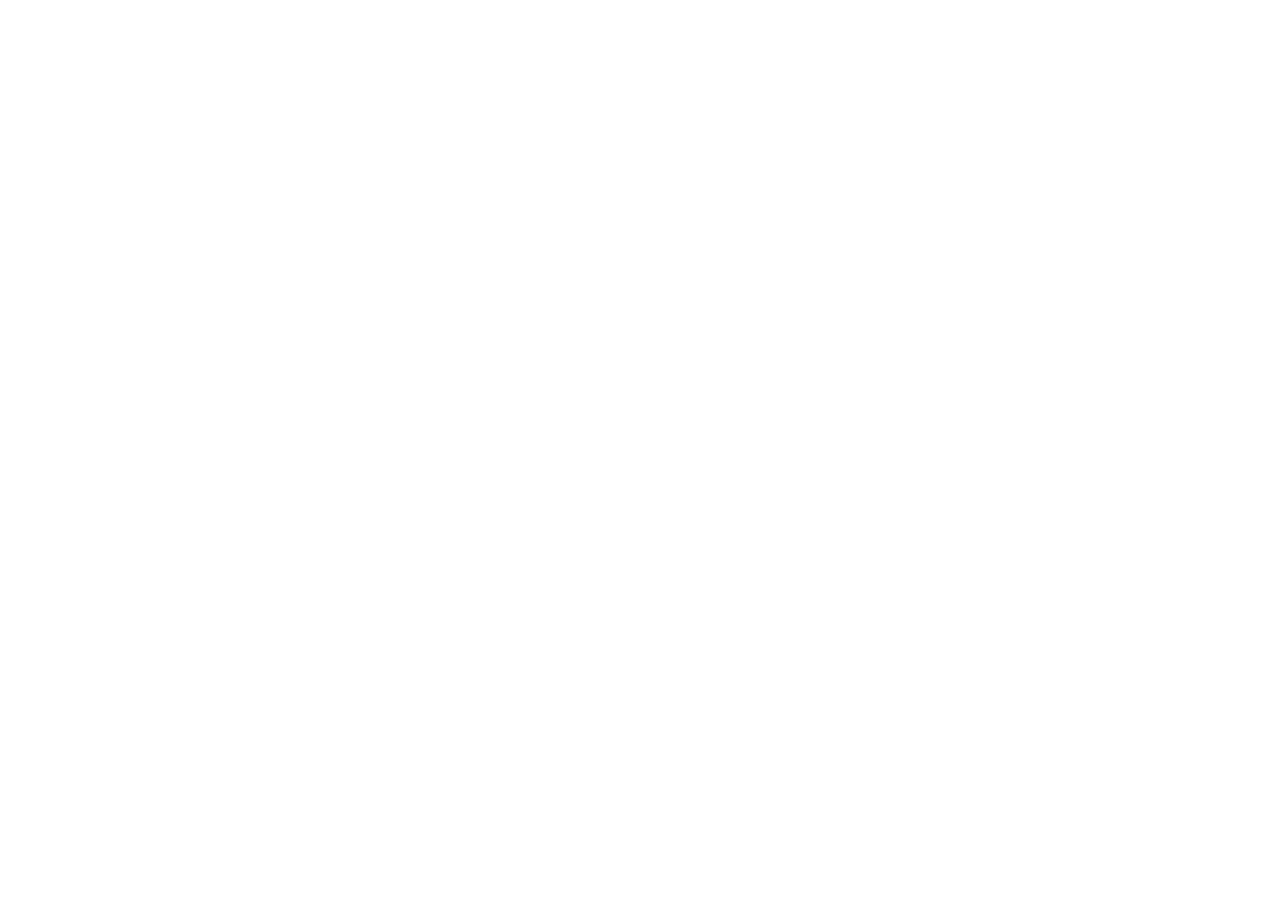
